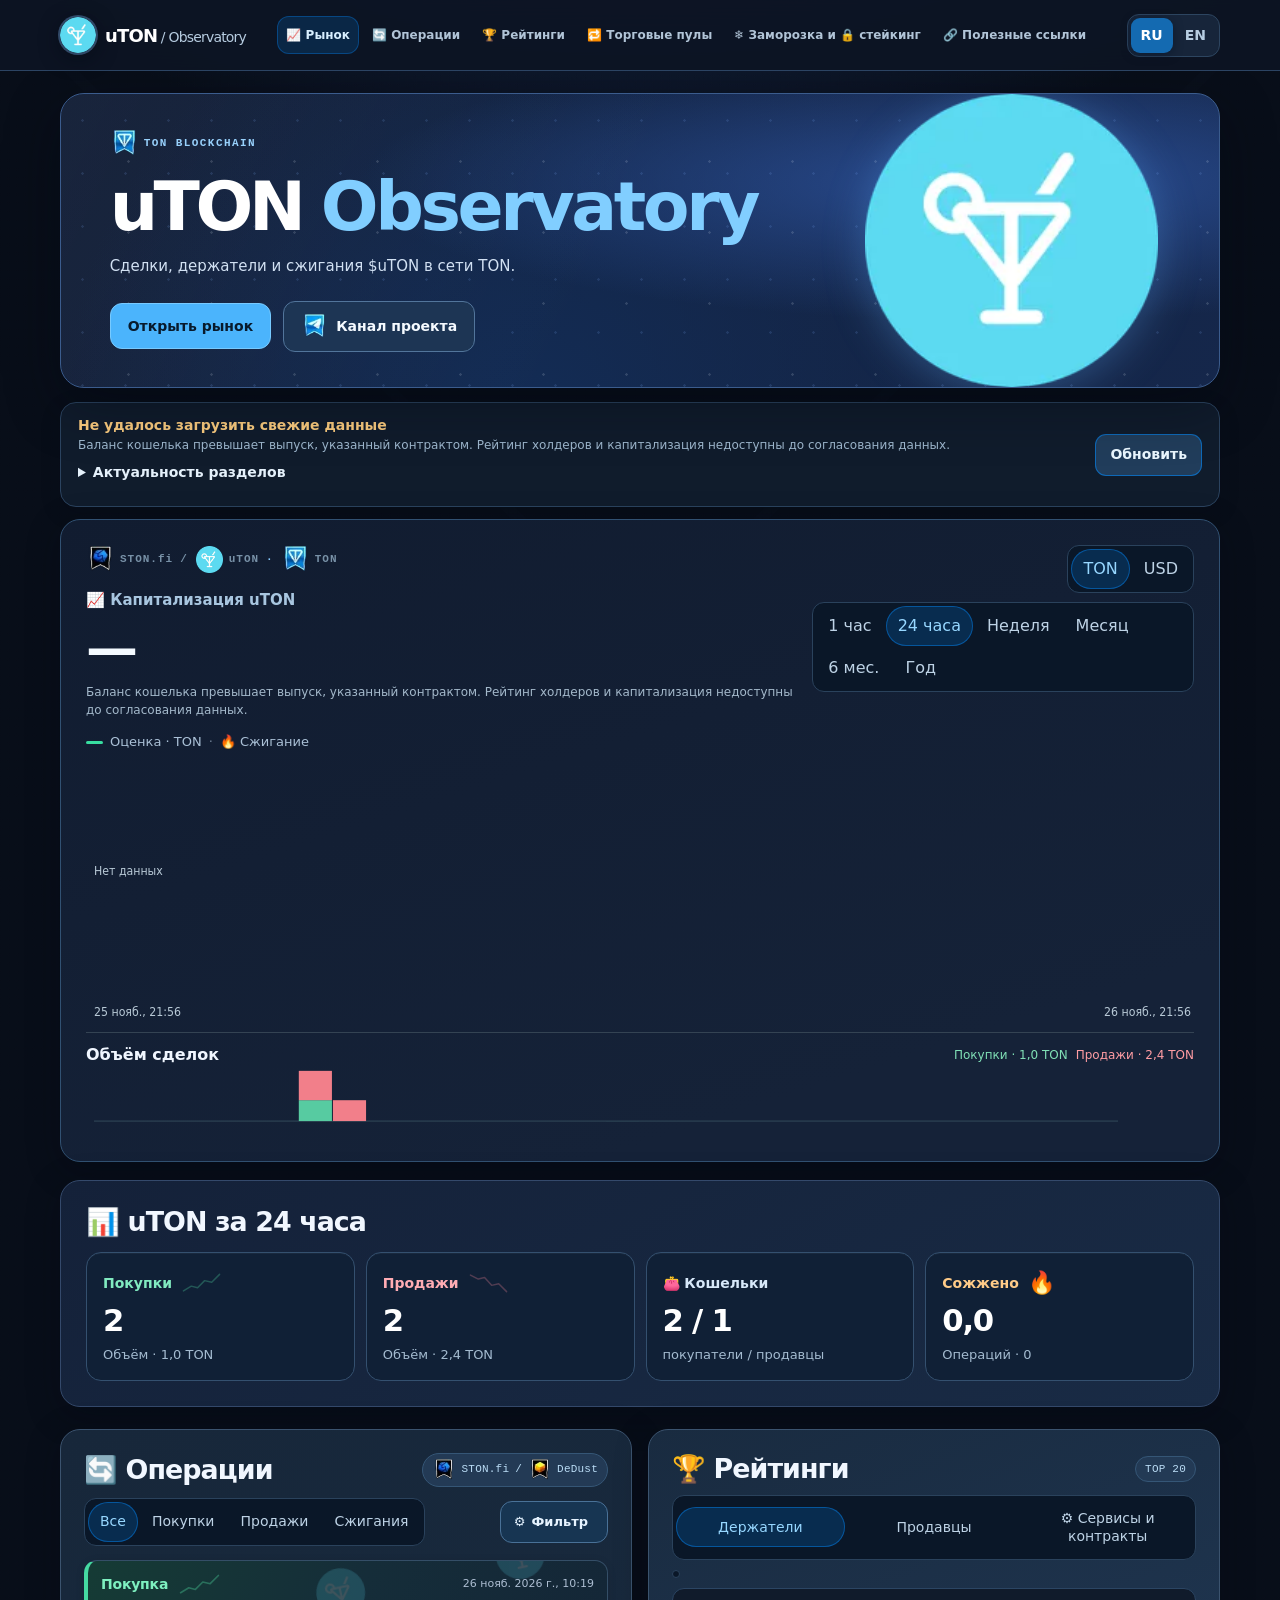
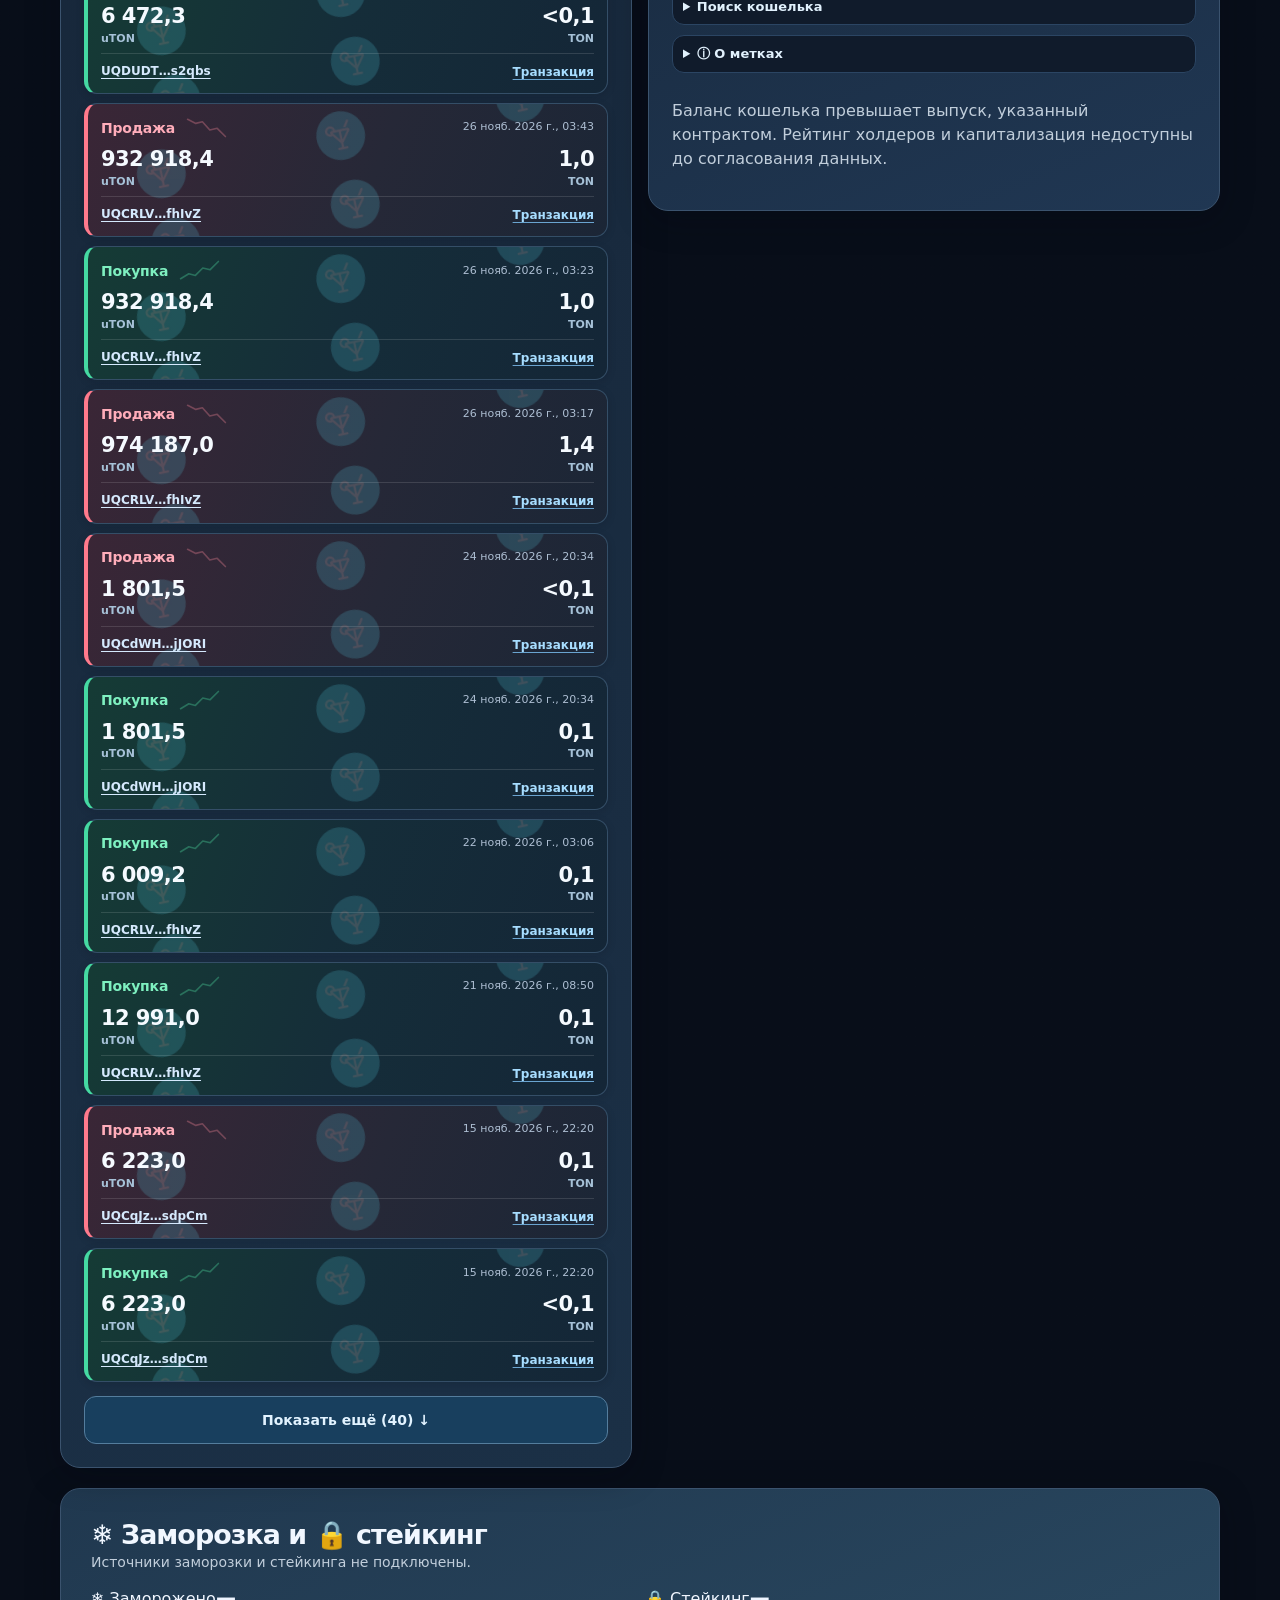
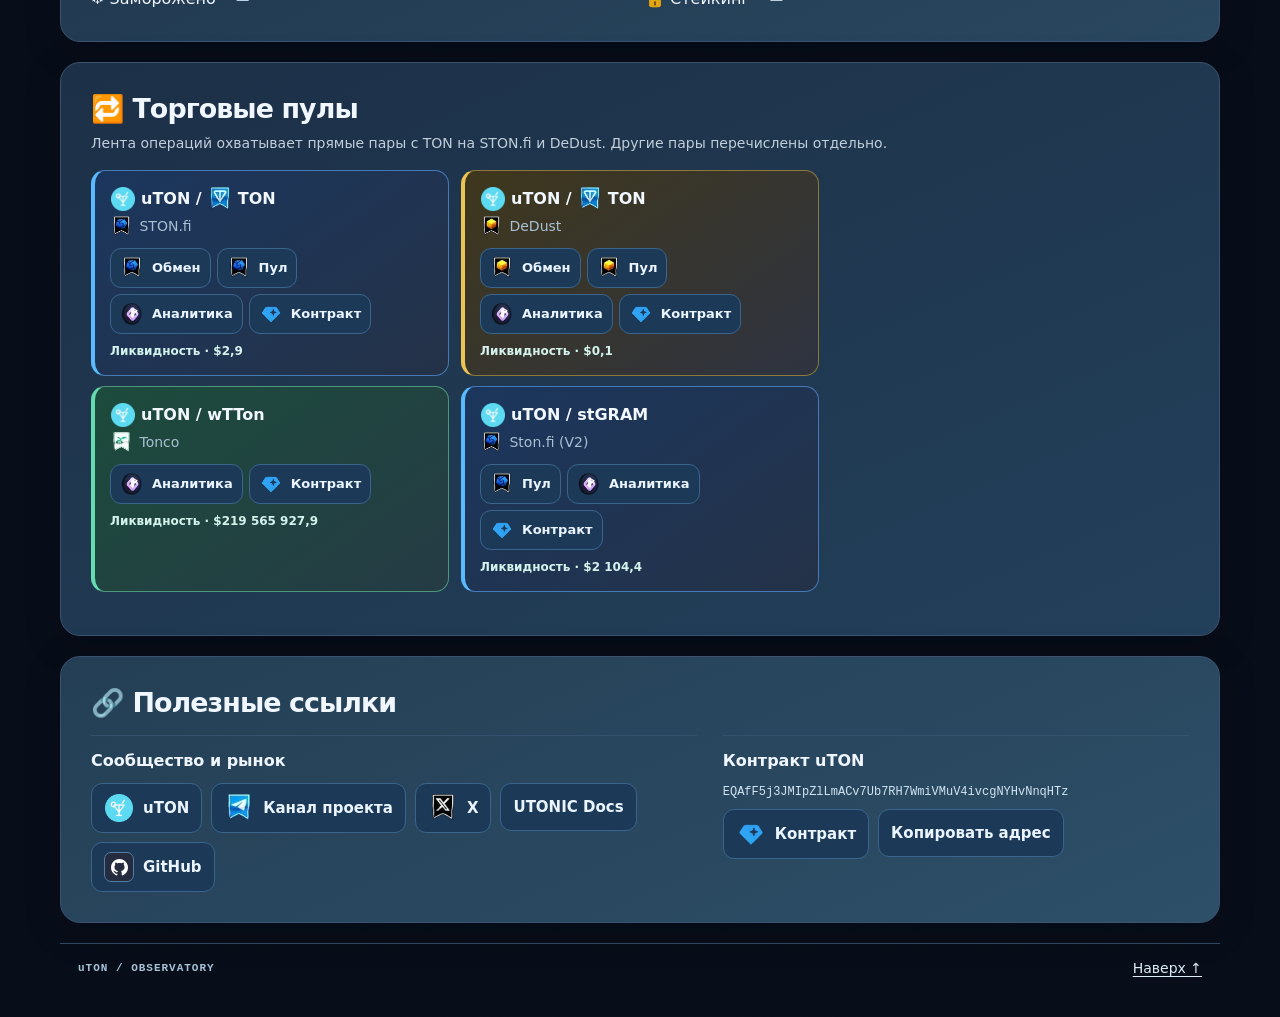
==== index.html @ 5a20616d "Refresh uTON snapshot" ====
<!doctype html>
<html lang="ru"><head>
<meta charset="utf-8"><meta name="viewport" content="width=device-width,initial-scale=1">
<meta name="theme-color" content="#070d21"><meta name="description" content="uTON Observatory — сделки STON.fi и DeDust, держатели и подтверждённые сжигания uTON в сети TON.">
<title>uTON Observatory</title><style>:root{color-scheme:light;--ink:#101721;--muted:#536372;--paper:#f8fafc;--line:#cbd5df;--blue:#30a1f5;--link:#075d9b;--night:#090b0e;--graphite:#10151c;--green:#1e6b51;--red:#df0000;--orange:#975019;font:16px/1.5 system-ui,-apple-system,BlinkMacSystemFont,"Segoe UI",sans-serif;color:var(--ink);background:var(--night)}
*{box-sizing:border-box}
[hidden]{display:none!important}
html{scroll-behavior:smooth;scroll-padding-top:82px}
body{margin:0;background:var(--night)}
.wrap{width:min(1220px,calc(100% - 64px));margin-inline:auto}
h1,h2,h3,p{margin:0}
a{color:var(--link);text-underline-offset:3px}
a:hover{text-decoration:underline}
button{font:inherit;color:inherit;cursor:pointer}
a:focus-visible,button:focus-visible,summary:focus-visible,#plot svg:focus-visible{outline:3px solid #5692db;outline-offset:2px}
header{position:sticky;top:0;z-index:5;background:#090b0ef5;border-bottom:1px solid #283541;color:#f5f8fc}
.nav,.brand,nav,.langs,.tabs,.smallTabs,.introLinks,.eyebrow,.sectionHeading,.chartCaption,footer,.graphTop{display:flex;align-items:center}
.nav{min-height:65px;gap:20px;justify-content:space-between}
.brand{gap:9px;color:#fff;text-decoration:none}
.brand svg{width:36px;height:36px}
.brand strong{font-size:19px;letter-spacing:-.055em}
.brand span{font-weight:500;color:#c3cbd5}
.brand:hover{text-decoration:none}
nav{gap:5px}
nav a,.langs button{font-size:14px;font-weight:650}
nav a{color:#b4c0ce;padding:9px 11px;text-decoration:none;border-radius:8px}
nav a.on,nav a:hover{color:white;background:#203347;text-decoration:none}
.langs,.tabs,.smallTabs{background:#e5edf4;border-radius:10px;padding:3px;gap:2px;width:fit-content;max-width:100%;flex-wrap:wrap}
.langs button,.tabs button,.smallTabs button{border:none;padding:7px 10px;background:transparent;color:#364c61;border-radius:7px;line-height:1.35}
.langs .on,.tabs .on,.smallTabs .on{background:#114c79;color:white}
.hero{margin:20px 0 16px;position:relative;isolation:isolate;overflow:hidden;display:flex;align-items:center;min-height:192px;border-radius:20px;border:1px solid #293746;background:radial-gradient(ellipse at 88% 70%,#153650 0%,transparent 53%),#0b0d10;color:#fff}
.herotext{position:relative;z-index:1;padding:27px clamp(20px,3vw,44px);max-width:66%}
.eyebrow,.tag,footer>span{font-family:ui-monospace,Consolas,monospace;font-size:11px;font-weight:650;letter-spacing:.09em}
.eyebrow{gap:8px}
.eyebrow i{width:7px;height:7px;background:#468ec6;border-radius:50%}
.hero .eyebrow{color:#b9c9d9}
.hero .eyebrow i{background:var(--blue)}
h1{font-size:clamp(38px,4.6vw,68px);letter-spacing:-.07em;line-height:1.05;margin:7px 0 8px}
h1 em{font-family:Georgia,"Times New Roman",serif;font-weight:normal;letter-spacing:-.055em;color:#a1d6ff}
.hero p{color:#c9d5e1;font-size:15px}
.heroArt{position:absolute;inset:0 0 0 auto;width:41%;display:grid;align-items:center;pointer-events:none}
.heroArt svg{width:100%;height:100%;max-height:250px}
.introLinks{margin-top:17px;gap:10px}
.introLinks a,.more{border:1px solid #9daebf;border-radius:8px;padding:7px 12px;text-decoration:none;font-weight:650;font-size:14px}
.introLinks a{color:#f0f6ff;border-color:#536779}
.introLinks a:first-child{color:#081624;background:var(--blue);border-color:var(--blue)}
.introLinks a:hover,.more:hover{box-shadow:inset 0 0 0 1px currentColor}
.panel{background:var(--paper);border:1px solid var(--line);border-radius:17px;padding:clamp(16px,2vw,25px);min-width:0}
.graphTop,.sectionHeading,footer{justify-content:space-between;gap:12px}
.graphTop{align-items:flex-start}
.graph .eyebrow{color:#b6c8d9}
.graph .eyebrow span{color:#7891a7}
.graph h2{font-weight:550;color:var(--muted);font-size:16px;margin-top:12px}
.price{font-size:clamp(27px,3.2vw,44px);line-height:1.12;letter-spacing:-.05em;font-variant-numeric:tabular-nums;font-weight:730}
.chartCaption{font-size:13px;color:var(--muted);gap:7px;margin-top:13px}
.lineKey{width:17px;height:3px;border-radius:3px;background:var(--blue)}
.sep{color:#6f8196}
#plot{margin:6px 0;min-height:183px}
#plot svg{width:100%;height:183px;display:block;touch-action:pan-y}
#plot text{font:11px system-ui,sans-serif;fill:#b6c6d6}
.marker{cursor:pointer}
.marker:focus{outline:2px solid var(--orange)}
#readout{font-size:14px;font-variant-numeric:tabular-nums;min-height:24px;color:var(--ink)}
.note,.description,.resources p{font-size:14px;color:var(--muted);overflow-wrap:anywhere}
.note{font-size:12px}
.description{margin:8px 0}
.summary{margin:18px 0 22px}
.summary h2,.panel h2:not(.graph h2){font-size:clamp(20px,2.1vw,27px);letter-spacing:-.045em;line-height:1.2}
.summary .sectionHeading{margin-bottom:9px}
.tag{color:#3e5061;background:#e2ebf4;border-radius:20px;padding:4px 9px;white-space:nowrap;font-weight:500;letter-spacing:.02em}
#stats{display:grid;grid-template-columns:repeat(4,minmax(0,1fr));gap:10px}
.stat{background:var(--paper);border:1px solid var(--line);border-radius:13px;padding:13px 15px;min-width:0}
.stat b,.stat small,.stat span{display:block}
.stat b{font-size:clamp(20px,2.1vw,31px);line-height:1.3;font-variant-numeric:tabular-nums;overflow-wrap:anywhere;letter-spacing:-.04em}
.stat small{font-size:13px;color:var(--muted)}
.stat span{font-size:14px;font-weight:670}
.buy{color:var(--green)}
.sell{color:var(--red)}
.burn{color:var(--orange)}
.columns{display:grid;grid-template-columns:1fr 1fr;gap:16px;align-items:start}
.columns .tabs{margin:10px 0}
.columns .tabs button,.smallTabs button{font-size:14px}
.smallTabs:not(:empty){margin-bottom:8px}
#feedNote,#rankNote{margin-bottom:8px}
.row{display:grid;grid-template-columns:minmax(0,1fr) auto;gap:10px;border-top:1px solid #dce3eb;padding:10px 0;align-items:center}
.row>div{min-width:0}
.row>div:last-child{text-align:right}
.row b,.row small{display:block;font-variant-numeric:tabular-nums}
.row small{color:var(--muted);font-size:13px}
.row a{overflow-wrap:anywhere}
.row b{font-size:15px;line-height:1.45}
.row .badge{display:inline-block;padding:1px 6px;font-size:12px;border-radius:5px;margin-right:6px}
.badge.buy{background:#e0f3e8}
.badge.sell{background:var(--red);color:white}
.badge.burn{background:#ffead4}
.position{color:var(--muted);font:12px ui-monospace,monospace;margin-right:8px}
.empty{padding:16px 0;color:var(--muted)}
.more{background:#eaf1f7;color:#144b72}
.more[hidden]{display:none}
#more{margin-top:8px;width:100%}
.resources{margin:20px 0}
.resourcesGrid{display:grid;grid-template-columns:1.15fr 1.2fr 1fr;gap:24px;margin-top:16px}
.resources h3{font-size:16px;margin-bottom:6px}
.resourceList{display:flex;gap:8px 13px;flex-wrap:wrap}
.resourceList,.contract{margin-top:8px;font-size:14px}
.contract{display:block;overflow-wrap:anywhere;font-family:ui-monospace,monospace;margin-bottom:10px}
.resourcesGrid article{min-width:0}
summary{cursor:pointer;font-weight:600}
footer{padding:16px 0 25px}
footer a{font-size:14px}
@media(max-width:800px){.wrap{width:calc(100% - 28px)}
.nav{display:grid;grid-template-columns:1fr auto;gap:0;padding-top:6px}
.langs{grid-column:2;grid-row:1}
.brand{grid-column:1;grid-row:1}
nav{grid-column:1/-1;justify-content:space-between;gap:0}
nav a{padding:7px 5px;font-size:13px}
html{scroll-padding-top:98px}
.columns{grid-template-columns:1fr}
.heroArt{width:35%;opacity:.82}
.herotext{max-width:73%;padding:19px}
.hero{min-height:180px}
.graphTop{flex-wrap:wrap}
.resourcesGrid{grid-template-columns:1fr 1fr}

#stats{grid-template-columns:repeat(2,minmax(0,1fr))}}
@media(max-width:500px){.wrap{width:calc(100% - 20px)}
.hero{margin-top:10px}
.herotext{max-width:100%;padding:16px}
.heroArt{width:35%;inset:auto 0 0 auto;height:78px}
.hero p{max-width:96%;font-size:14px}
.introLinks{max-width:76%;gap:6px;flex-wrap:wrap}
.introLinks a{font-size:13px;padding:6px 8px}
.graphTop{gap:10px}
.tabs button{padding:6px 8px}
.stat{padding:10px}
.stat small{font-size:12px}
.row{gap:3px}
.row b{font-size:14px}
.row small{font-size:12px}
.resourcesGrid{grid-template-columns:1fr;gap:15px}
.resourcesGrid article+article{border-top:1px solid var(--line);padding-top:12px}}
@media(prefers-reduced-motion:reduce){html{scroll-behavior:auto}}

.walletLegend{font-size:13px;color:var(--muted);margin:4px 0}
.walletIdentity{display:inline-flex;align-items:baseline;flex-wrap:wrap;gap:2px 6px;max-width:100%;vertical-align:baseline}
.row .walletAddress{font-weight:700;text-decoration:underline;text-decoration-thickness:1px;text-underline-offset:3px}
.row .walletAddress.buy,.walletRole.buy{color:#126042}
.row .walletAddress.sell,.walletRole.sell{color:#df0000}
.row .walletAddress.burn,.walletRole.burn{color:#874305}
.row .walletAddress.neutral{color:#51615c}
.walletRole{font-size:11px;font-weight:600}
:is(.row,.walletResult) .domainBadge{font:600 11px/1.4 system-ui,sans-serif;letter-spacing:0;padding:2px 6px;border-radius:5px;overflow-wrap:anywhere;max-width:100%;display:inline-block}
.domainBadge.digits{color:#482e00;background:linear-gradient(110deg,#ffcc00 12%,#ffe173 34%,#fff9c0 46%,#ffd700 57%,#efb000 84%);background-size:220% 100%;border:1px solid #a37b00;animation:projectGold 4s ease-in-out infinite alternate}
details.domainDetails{display:inline-block;border:0;padding:0;font-size:12px;font-weight:500;width:100%}
details.domainDetails summary{color:var(--muted);font-size:11px}
#rank .position{vertical-align:top}
.onlyBadges{display:flex;align-items:center;gap:7px;font-size:13px;font-weight:600;margin:4px 0 7px;cursor:pointer}
.onlyBadges input{width:16px;height:16px;accent-color:var(--link)}


@keyframes projectGold{from{background-position:0% 50%}
to{background-position:100% 50%}}
@media(prefers-reduced-motion:reduce){.domainBadge.digits{animation:none}}
footer>span{color:#f5f8ff}
footer a{color:#dcebf8}
.price{overflow-wrap:break-word}

/* Make the chart and header dark; financial rows retain their semantic colours. */
.langs,.graph .tabs{background:#202a35}
.langs button,.graph .tabs button{color:#c3cfdb}
.langs .on,.graph .tabs .on{background:var(--blue);color:#071421}
.graph{--ink:#f5f8fc;--muted:#b2c0cd;color:var(--ink);background:var(--graphite);border-color:#283747}
.graph #readout a{color:#86caff}
.graph #plot svg{height:205px}
.brand:hover,.introLinks a:hover{color:#fff}
.introLinks a:first-child:hover{color:#081624}

.wrap{width:min(1180px,calc(100% - 88px))}
.hero{background:linear-gradient(165deg,#080a0d 22%,#10151c 100%)}
.graph,.summary{background:linear-gradient(180deg,#10151c,#152332);border:1px solid #374b5b}
.summary{background:linear-gradient(180deg,#152332,#172b3c);padding:clamp(16px,2vw,25px);border-radius:17px;color:#f4f8ff}
.summary .sectionHeading{margin-bottom:14px}
.stat{background:linear-gradient(145deg,#131d28,#1e3041);border:1px solid #3d5363}
.stat small{color:#b9c8d5}
.stat span.buy,.stat span.sell,.stat span.burn{display:inline-block;border-radius:5px;background:linear-gradient(120deg,#d8e5eb,#c1d4df);padding:1px 6px}
.columns .panel,.resources{--ink:#f3f7fc;--muted:#c1cedb;--link:#a6daff;--line:#435a6a;color:var(--ink);border-color:#3b5264}
.columns .panel{background:linear-gradient(180deg,#172b3c,#1a3b51)}
.columns .tabs,.columns .smallTabs{background:#0e1c29}
.columns .tabs button,.columns .smallTabs button{color:#cbd9e7}
.columns .tabs .on,.columns .smallTabs .on{background:#265a7d;color:#fff}
.row{border-color:#435666}
.position{color:#c1cedb}
.tag{background:#233f54;color:#d1e6f6}
.row .walletIdentity{background:linear-gradient(125deg,#d8e5eb,#c1d4df);border-radius:7px;padding:3px 6px}
.domainDetails summary{color:#354d62!important}
.domainDetails span{color:#223847}
#more,.resourceList>a,.resourceList>button{color:#f3f8ff;background:#15496b;border:1px solid #6289a3}
.resources{background:linear-gradient(180deg,#1a3b51,#20475e);padding:clamp(18px,2.5vw,30px)}
.resourcesGrid{grid-template-columns:1.3fr 1fr;gap:clamp(14px,2vw,26px)}
.resourcesGrid article{border-top:1px solid #7190a3;padding-top:13px}
.resources h3{margin-bottom:10px}
.resourceList{display:grid;grid-template-columns:1fr;gap:7px}
.resourceList>a,.resourceList>button{display:flex;align-items:center;justify-content:space-between;gap:6px;min-height:42px;padding:8px 12px;border-radius:7px;text-align:left;font:650 14px/1.35 system-ui,sans-serif;text-decoration:none;cursor:pointer}
.resourceList>a:hover,.resourceList>button:hover,#more:hover{background:#1b5c82;border-color:#aedfff}
.resources .contract{color:#d1e4f2;margin:6px 0;word-break:break-all}
footer{background:#090c10;border-top:1px solid #405362;padding:14px 18px;margin-bottom:14px;border-radius:8px}
@media(min-width:1000px){.resourcesGrid article:first-child .resourceList{grid-template-columns:repeat(2,minmax(0,1fr))}}
@media(max-width:800px){.wrap{width:calc(100% - 34px)}.resourcesGrid{grid-template-columns:1fr 1fr}}
@media(max-width:500px){.wrap{width:calc(100% - 22px)}.resourcesGrid{grid-template-columns:1fr}.resourcesGrid article+article{border-color:#7190a3}}

/* Draw external-link arrows without relying on a font glyph. */
.resourceList>a::after,.introLinks a[href^="https:"]::after,.row a:not(.walletAddress)::after{content:"";display:inline-block;width:8px;height:8px;flex-shrink:0;margin-left:6px;border-top:1.5px solid currentColor;border-right:1.5px solid currentColor;background:linear-gradient(135deg,transparent 43%,currentColor 46%,currentColor 54%,transparent 57%);vertical-align:1px}

.syncBar{display:flex;align-items:center;justify-content:space-between;gap:14px;margin:0 0 12px;padding:12px 18px;background:#101b27;border:1px solid #374b5b;border-radius:12px;color:#e5f1fb}
.syncBar>div{min-width:0}.syncBar p{font-size:14px;font-weight:650}.syncBar small{display:block;color:#b9c8d5;font-size:12px;overflow-wrap:anywhere}.syncBar .syncWarning{color:#ffcf80}
#refreshData{flex-shrink:0;min-height:42px;padding:8px 14px;border:1px solid #6289a3;border-radius:7px;background:#15496b;color:#f3f8ff;font-weight:650;font-size:14px}#refreshData:hover{background:#1b5c82}#refreshData:disabled{opacity:.65;cursor:wait}
@media(max-width:400px){.syncBar{align-items:flex-start;flex-wrap:wrap;padding:12px 14px}.syncBar>div{flex:1 1 175px}}

/* Market cap: native-currency valuation, with an explicit estimation note. */
.graph .price{font-size:clamp(32px,4.2vw,52px);letter-spacing:-.055em;line-height:1.15}
.graph h2{font-size:15px;margin-top:12px;margin-bottom:7px}
.capHeadline{display:flex;align-items:center;gap:14px;flex-wrap:wrap}
.capChange{font:700 14px/1.3 system-ui,sans-serif;padding:6px 9px;border-radius:8px;font-variant-numeric:tabular-nums;white-space:nowrap}
.capChange:empty{display:none}.capPositive{color:#54edb6;background:#133c32;border:1px solid #24634e}.capNegative{color:#ff2020;background:#321419;border:1px solid #7a242a}
#capPeriod{margin-top:5px;color:#a4b9cb}.graph #plot{min-height:250px;margin:18px 0 8px}.graph #plot svg{height:250px}
.graph #plot text{font:11px system-ui,sans-serif;fill:#b8c9d6}
.capRange{display:flex;justify-content:space-between;gap:8px;flex-wrap:wrap;color:#adc3d3;font-size:12px;font-variant-numeric:tabular-nums;margin:0 0 13px}
.graph #readout{background:#0b1723;border:1px solid #2b4354;padding:10px 12px;border-radius:9px;min-height:43px;font-size:13px;margin-bottom:9px}
.capMethod{font-size:11px;line-height:1.5;color:#9db3c4;border-top:1px solid #2b4354;padding-top:10px;margin-top:10px;max-width:850px}
.graph .chartCaption .lineKey{background:var(--chart-colour,#38dda0)}
@media(max-width:500px){.graph .price{font-size:34px}.capHeadline{gap:8px}.graph .graphTop{gap:15px}.graph .tabs{width:100%;justify-content:space-between}.graph .tabs button{padding:8px 6px;font-size:12px}.graph #plot svg{height:240px}.graph #plot{min-height:240px}.graph #readout{font-size:12px}.capMethod{font-size:11px}}
@media(max-width:360px){.graph .tabs{display:grid;grid-template-columns:repeat(3,minmax(0,1fr));gap:3px}.graph .tabs button{width:100%}}

:root{--blue:#75ccff;--project-art:url("[data-uri]");--night:#070d21}
body{background:radial-gradient(ellipse at 78% 0%,#24347b 0%,#111c49 28%,transparent 55%),#070d21}
header{background:#0a1129f5;border-color:#324576}
.brandMark{width:36px;height:36px;border-radius:50%;background:var(--project-art) center/cover}
.hero{min-height:268px;border-color:#435b9c;background:radial-gradient(ellipse at 78% 50%,#2b4696 0%,#182860 34%,transparent 68%),linear-gradient(112deg,#0d1639,#111c49)}
.hero::before{content:"";position:absolute;inset:0;background-image:radial-gradient(circle,#7eaeff 1px,transparent 1.5px),radial-gradient(circle,#eff7ff 1px,transparent 1.5px);background-size:43px 53px,83px 71px;background-position:0 0,26px 32px;opacity:.24;pointer-events:none}
.heroArt{width:40%;height:100%;background:var(--project-art) center / auto 88% no-repeat;filter:drop-shadow(0 0 20px #60b5ff60);border-radius:50%}
.hero h1 em{color:#89ceff}
.graph{background:linear-gradient(180deg,#101936,#151f43);border-color:#394b80}
.summary{background:linear-gradient(180deg,#182649,#202d55);border-color:#435480}
.columns .panel{background:linear-gradient(180deg,#192847,#1e3659)}
.resources{background:linear-gradient(180deg,#192b4b,#1b345a)}
.graphControls{display:grid;gap:10px;justify-items:end;min-width:0}
.row.trade-buy{border-left:3px solid #4cce9f;padding-left:8px;background:#14564832}
.row.trade-sell{border-left:3px solid #fb6b76;padding-left:8px;background:#7c223532}
.row.trade-burn{border-left:3px solid #e7ae57;padding-left:8px}
@media(max-width:800px){.graphControls{justify-items:start}}
@media(max-width:590px){
 .hero{min-height:210px}.heroArt{width:32%;height:auto;inset:12px 12px auto auto;aspect-ratio:1;opacity:1;background-size:contain}
 .herotext{max-width:76%}.hero h1{font-size:clamp(32px,7.5vw,47px)}.hero h1 em{display:block}
 .hero p{max-width:100%}.introLinks{max-width:100%}.graphControls{width:100%}.graph #currency{display:flex;width:auto}
}

#activity,#wallets,#pools{background:#141b27;border-color:#303a4a}
#activity .row,#wallets .row{background:transparent;border-color:#303a4a;border-left:0;padding-left:0}
#activity .row .walletIdentity,#wallets .row .walletIdentity{background:none;padding:0;column-gap:6px;row-gap:4px}
.columns .walletIdentity .walletAddress{background:none;padding:0}
.columns .row .walletAddress{color:#d6e2f0}
.columns .walletRole.buy,.columns .badge.buy{color:#85e6bc;background:none}
.columns .walletRole.sell,.columns .badge.sell{color:#ff9a9f;background:none}
.columns .walletRole.burn,.columns .badge.burn{color:#f1bd7d;background:none}
.columns .domainDetails summary,.columns .domainDetails span{color:#becbd9!important}
.columns :is(.row,.walletResult) .projectBadges{display:flex;flex-wrap:wrap;gap:5px;width:100%;align-items:center}
.columns :is(.row,.walletResult) .projectBadge{--badge-edge:#53627b;display:inline-flex;align-items:center;gap:4px;padding:2px 6px;border:1px solid var(--badge-edge);border-radius:6px;background:#202939;text-decoration:none;color:#eaf1fb;font:650 11px/1.35 system-ui,sans-serif;min-height:26px;max-width:100%}
.columns :is(.row,.walletResult) .projectBadge:hover{text-decoration:underline}
.columns :is(.row,.walletResult) .projectBadge::after{display:none}
.projectBadge img{display:block;width:18px;height:18px;object-fit:contain;border-radius:3px}
.columns :is(.row,.walletResult) .projectBadge.staking{padding-inline:4px;--badge-edge:#6c93cb}
.columns :is(.row,.walletResult) .projectBadge.vnuk{--badge-edge:#8f606f;color:#ffc8d4}
.columns :is(.row,.walletResult) .projectBadge.author{border-color:transparent;background:linear-gradient(#202939,#202939) padding-box,linear-gradient(105deg,#508eff,#dce5ee,#508eff) border-box;background-size:100% 100%,200% 100%;animation:projectBadgeGlow 5s ease-in-out infinite alternate}
.columns :is(.row,.walletResult) .projectBadge.joystick{--badge-edge:#9164ac}
.columns :is(.row,.walletResult) .projectBadge.phoenix{--badge-edge:#a86a36}
.projectBadge.joystick span,.projectBadge.phoenix span{background:linear-gradient(90deg,var(--badge-color),#ffe182,var(--badge-color));background-size:210% 100%;background-clip:text;color:transparent;animation:projectBadgeGlow 5s ease-in-out infinite alternate}
.projectBadge.joystick{--badge-color:#e3a6ff}
.projectBadge.phoenix{--badge-color:#ff9862}
@keyframes projectBadgeGlow{to{background-position:100% 0}}
@media(prefers-reduced-motion:reduce){.columns :is(.row,.walletResult) .projectBadge.author,.projectBadge.joystick span,.projectBadge.phoenix span{animation:none}}
#pools [lang="en"],html[lang="en"] #pools [lang="ru"]{display:none}
html[lang="en"] #pools [lang="en"]{display:inline}
#pools .poolIntro{margin:8px 0 16px}
#pools .poolGrid{display:grid;grid-template-columns:repeat(3,minmax(0,1fr));gap:10px}
#pools .poolCard{min-width:0;background:#1c2636;border:1px solid #39475b;border-radius:10px;padding:12px}
#pools .poolCard h3{margin:0 0 3px}
#pools .poolCard p{margin:0}
#pools .poolActions{display:flex;flex-wrap:wrap;gap:6px;margin-top:10px}
#pools .poolActions a{display:inline-flex;align-items:center;min-height:38px;padding:5px 9px;color:#edf5ff;background:#22344c;border:1px solid #586d88;border-radius:7px;font-size:13px;font-weight:650;text-decoration:none}
#pools .poolActions a:hover{background:#304963;text-decoration:underline}
#pools .poolRoute,#pools .poolTiny{margin-top:16px;padding-top:13px;border-top:1px solid #39475b}
#pools #discoveredPools{margin-top:10px}
#pools .poolCard .poolLiquidity{margin-top:8px;font-size:12px;overflow-wrap:anywhere}
#pools .poolCard h3{overflow-wrap:anywhere}
#pools .poolRoute h3{margin:0 0 4px}
#pools .poolRoute .poolCard{margin-top:9px;max-width:440px}
#pools .poolTiny .poolGrid{margin-top:10px}
#pools .poolSources{margin-top:13px;font-size:12px}
@media(max-width:800px){#pools .poolGrid{grid-template-columns:repeat(2,minmax(0,1fr))}}
@media(max-width:500px){#pools .poolGrid{grid-template-columns:minmax(0,1fr)}}

.columns :is(.row,.walletResult) .projectBadge.og{border-color:#a887c2;background:#222033}
.columns :is(.row,.walletResult) .projectBadge.fragmentNumber{--badge-edge:#cc7cdb;background:#78348b;color:#fff;font-weight:800;white-space:nowrap}
.projectBadge.og span{background:linear-gradient(90deg,#cbff69,#f3a5ff,#cbff69);background-size:210% 100%;background-clip:text;color:transparent;animation:projectBadgeGlow 4s ease-in-out infinite alternate;font-weight:800}
.columns :is(.row,.walletResult) .projectBadge.burner{border-color:#966237;padding-inline:4px}
.columns :is(.row,.walletResult) .projectBadge.blueNft{border-color:#3881a9;padding-inline:4px}
.operationRow .opMobile,.operationRow .opToggle{display:none}
#feed .operationRow .opDesktop a{display:inline-block}
@media(prefers-reduced-motion:reduce){.projectBadge.og span{animation:none}}
@media(max-width:640px){
 #feed .operationRow{grid-template-columns:minmax(0,1fr) minmax(0,auto) 28px;align-items:start;column-gap:4px;padding:8px 0}
 #feed .operationRow .opDesktop{display:none}
 #feed .operationRow>div:nth-child(2){align-self:start}
 #feed .operationRow .opMobile:not([hidden]){display:block;grid-column:1/-1;text-align:left;padding:2px 0 4px}
 #feed .operationRow .opToggle{display:grid;place-items:center;width:28px;min-height:32px;padding:0;background:none;border:0;color:#b8d3ec;cursor:pointer}
 .opToggle span{width:7px;height:7px;border-right:2px solid;border-bottom:2px solid;transform:rotate(45deg)}
 .opToggle[aria-expanded="true"] span{transform:rotate(225deg)}
}

body{background:linear-gradient(#070b16bb,#070b16cf),url("[data-uri]") center top/cover fixed,#070b16}
.supplyGrid{display:grid;grid-template-columns:repeat(2,minmax(0,1fr));gap:10px;margin-top:12px}
.supplyGrid a{display:grid;gap:4px;padding:12px;border:1px solid #39475b;border-radius:10px;background:#1c2636;text-decoration:none;min-width:0}
.supplyGrid a:hover{border-color:#7db5e6}
.supplyGrid strong{font-size:clamp(1rem,3vw,1.35rem);color:#eef5ff;overflow-wrap:anywhere}
.supplyGrid small{color:#afbfce}
@media(max-width:440px){.supplyGrid{grid-template-columns:1fr}body{background-attachment:scroll;background-size:auto,auto 1100px}}

.volumeBlock{margin-top:12px;border-top:1px solid #344353;padding-top:10px}
.volumeHeading,.volumeKeys,.tradeSize,.walletSearchForm{display:flex;align-items:center;gap:8px;flex-wrap:wrap}
.volumeHeading{justify-content:space-between}
.volumeKeys,.tradeSize{font-size:12px}
.volumeKeys span:first-child,.rankMove.gained{color:#80e0b6}
.volumeKeys span:last-child,.rankMove.lost{color:#ff9da4}
#tradeVolume svg{display:block;width:100%;height:56px}
.tradeSize{margin:8px 0;color:#bdcbd8}
.tradeSize label{display:inline-flex;align-items:center;gap:6px}
.tradeSize input[type=number],.walletSearchForm input{min-width:0;border:1px solid #53637a;border-radius:7px;background:#161f2b;color:#eaf1fb;padding:6px 8px;font:inherit}
.tradeSize input[type=number]{width:6em}
#rank .position,.walletResult .position{display:inline-flex;align-items:baseline;gap:4px}
.rankMove{font-size:10px;white-space:nowrap}
.walletSearch,.badgeLegend{margin:10px 0;border:1px solid #39475b;border-radius:8px;padding:8px 10px}
.walletSearch summary,.badgeLegend summary{cursor:pointer;color:#d6e2f0;font-size:13px;font-weight:650}
.walletSearchForm{margin-top:9px}
.walletSearchForm input{flex:1 1 145px}
.walletSearchForm button{padding:6px 9px;border:1px solid #52637b;border-radius:7px;background:#243249;color:#eaf1fb;cursor:pointer}
.walletResult{margin-top:9px;overflow-wrap:anywhere}
.walletResult h3,.walletResult h4,.walletResult p{margin:6px 0}
.walletResult ul,.badgeLegend dl{padding-left:0;margin:8px 0 0;font-size:12px}
.walletResult li{margin-left:15px;padding-top:3px}
.badgeLegend dl{display:grid;grid-template-columns:auto 1fr;gap:5px 8px}
.badgeLegend dd{margin:0;color:#bdcbd8}
.columns .projectBadge.arni,.columns .projectBadge.napiwas{border-color:#927fa2}
.columns .projectBadge.arni span,.columns .projectBadge.napiwas .badgeLabel{
 background:linear-gradient(90deg,#70e1dd,#c4b4ff,#ffab94,#ffe39a,#70e1dd);
 background-size:225% 100%;background-clip:text;color:transparent;
 animation:projectBadgeGlow 4.3s ease-in-out infinite alternate
}
.projectBadge .beerIcon{position:relative;display:inline-block;flex:0 0 18px;width:18px;height:18px}
.beerIcon::before,.beerIcon::after{content:"";position:absolute}
.beerIcon::before{left:2px;top:2px;width:10px;height:15px;border:1px solid #ffde99;border-radius:3px 3px 4px 4px;background:linear-gradient(#fff4dc 0 28%,#ffce56 29%,#e4932c 83%,#b36121)}
.beerIcon::after{left:12px;top:6px;width:5px;height:8px;border:2px solid #ffde99;border-left:0;border-radius:0 4px 4px 0}
@media(prefers-reduced-motion:reduce){.columns .projectBadge.arni span,.columns .projectBadge.napiwas .badgeLabel{animation:none}}

.projectBadges .domainDetails{width:auto;max-width:100%;overflow-wrap:anywhere}

/* uTON / Telegram-inspired Observatory — design layer v1.
   No remote fonts, frameworks, images or runtime dependencies.
   Loaded AFTER the existing stylesheet. Keeps data/JS functionality intact. */
:root{
  color-scheme:dark;
  --tg-bg:#090e18;--tg-surface:#121b2a;--tg-surface2:#192639;
  --tg-elevated:#20344b;--tg-line:#2a405a;--tg-blue:#55b9ff;
  --tg-blue-strong:#258fea;--tg-text:#f0f6ff;--tg-muted:#a6bdd2;
  --tg-green:#51dcaa;--tg-red:#ff8696;--tg-gold:#f3c66f;
  --night:var(--tg-bg);--paper:var(--tg-surface);--ink:var(--tg-text);
  --muted:var(--tg-muted);--line:var(--tg-line);--blue:var(--tg-blue);
  --link:#91d8ff;--green:var(--tg-green);--red:var(--tg-red);
  font-family:system-ui,-apple-system,BlinkMacSystemFont,"Segoe UI",sans-serif;
  font-optical-sizing:auto;
}
html{scroll-padding-top:100px}
body{
  color:var(--tg-text);
  background:radial-gradient(ellipse 80% 420px at 50% -150px,#1b315e 0%,transparent 72%),
    linear-gradient(#080e19e8,#080e19f1),url("[data-uri]") center top/cover fixed,#090e18;
}
.wrap{width:min(1160px,calc(100% - 40px))}
a{color:var(--link)}
button,input{font-family:inherit}
a,button,summary{-webkit-tap-highlight-color:transparent}
button:not(:disabled),a,summary{transition:background-color .18s ease,border-color .18s ease,color .18s ease,transform .18s ease}
button:active:not(:disabled),.introLinks a:active,.resourceList>a:active,#pools .poolActions a:active{transform:scale(.98)}
a:focus-visible,button:focus-visible,summary:focus-visible,input:focus-visible{outline:2px solid var(--tg-blue);outline-offset:3px}
header{background:#0d1524f0;border-bottom:1px solid #2c4463;backdrop-filter:blur(22px);-webkit-backdrop-filter:blur(22px)}
.nav{min-height:70px;gap:18px}
.brandMark{box-shadow:0 0 0 2px #314968,0 5px 20px #050a14a8}
.brand strong{font-size:18px;letter-spacing:-.045em}
.brand span{color:#b6cce0;font-size:14px}
nav{gap:5px}
nav a{padding:10px 13px;color:#b1c4d7;border-radius:12px;font-weight:600}
nav a.on,nav a:hover{background:#1e3958;color:#f4faff}
.langs{background:#17253a;padding:3px;border:1px solid #2d4560;border-radius:12px}
.langs button{border-radius:9px;min-width:39px;min-height:35px;color:#b6cde2}
.langs button.on{background:#288fd9;color:#fff;box-shadow:0 2px 10px #0613268c}
main.wrap{padding-bottom:10px}
.hero{margin:22px 0 14px;min-height:275px;border:1px solid #3b5c8d;border-radius:24px;
  background:radial-gradient(ellipse at 81% 30%,#294c91 0%,transparent 48%),
  radial-gradient(circle at 40% 110%,#132c55,transparent 60%),
  linear-gradient(125deg,#111d35,#15274b);
  box-shadow:0 18px 54px #02071164;isolation:isolate}
.hero::before{opacity:.14}
.hero::after{content:"";position:absolute;inset:0;pointer-events:none;
  background:linear-gradient(115deg,#ffffff08,transparent 50%);border-radius:inherit}
.herotext{padding:clamp(23px,3.5vw,45px);max-width:68%}
.hero .eyebrow{color:#98d1fc;letter-spacing:.13em}
.hero .eyebrow i{box-shadow:0 0 0 5px #269de421}
.hero h1{margin:13px 0 12px;font-size:clamp(39px,5.5vw,68px);line-height:1.03;letter-spacing:-.065em}
.hero h1 em{font-style:normal;font-weight:550;font-family:inherit;letter-spacing:-.05em;color:#81ceff}
.hero p{color:#d2e1f3;font-size:15px;max-width:510px;line-height:1.65}
.heroArt{background-size:auto 83%;filter:drop-shadow(0 6px 28px #67acff40)}
.introLinks{gap:10px;margin-top:21px}
.introLinks a{display:inline-flex;align-items:center;justify-content:center;
  min-height:42px;padding:9px 17px;border-radius:12px;font-size:14px;
  background:#1d3554;border:1px solid #52759b;color:#f5faff}
.introLinks a:first-child{background:#4bb4fc;color:#081a2c;border-color:#77caff}
.introLinks a:hover{background:#2c5277;text-decoration:none;transform:translateY(-2px)}
.introLinks a:first-child:hover{background:#83d0ff;color:#071b2c}
.syncBar{background:#101c2c;border-color:#2b435f;border-radius:16px;
  padding:12px 17px;box-shadow:0 6px 20px #050b152b}
.syncBar p{color:#e3f5ff}
.syncBar small{color:#9eb8ce}
#refreshData{border-radius:11px;background:#213d5b;border-color:#476d92;color:#eaf7ff}
#refreshData:hover{background:#2f5a81}
.panel,.graph,.summary,.columns .panel,.resources,#pools,#activity,#wallets{
  border:1px solid var(--tg-line);border-radius:20px;
  background:linear-gradient(155deg,#151f30 0%,#111927 100%);
  box-shadow:0 8px 34px #03091145;color:var(--tg-text)}
.graph{background:linear-gradient(160deg,#172640 0%,#101a2d 76%);border-color:#315172}
.graph .eyebrow{color:#86caff}
.graph h2{color:#a8c6e0;margin-top:15px}
.graph .price{color:#f4faff;letter-spacing:-.055em}
.graph .chartCaption{color:#abc1d7}
.graph #readout{border-color:#314964;background:#0e192a}
.graph .capMethod{border-color:#2b4056;color:#98aec2}
.graph #plot{border-radius:15px;overflow:hidden}
.graphControls{gap:9px}
.graph .tabs,.columns .tabs,.columns .smallTabs{background:#0a1728;border:1px solid #2a425c;border-radius:12px;padding:3px}
.graph .tabs button,.columns .tabs button,.columns .smallTabs button{border-radius:9px;min-height:34px;padding:7px 12px;color:#bed3e6}
.graph .tabs .on,.columns .tabs .on,.columns .smallTabs .on{background:#26659c;color:#fff;box-shadow:0 2px 8px #050d1780}
.summary{margin-top:18px;background:linear-gradient(150deg,#182b44,#142037);border-color:#2a496b}
.summary h2,.panel h2:not(.graph h2){color:#f1f7ff;font-weight:730;letter-spacing:-.035em}
#stats{gap:11px}
.stat{padding:16px;border-radius:15px;background:#102036;border:1px solid #34506f;box-shadow:inset 0 1px #ffffff0a}
.stat b{color:#fff;font-size:clamp(21px,2.4vw,32px);line-height:1.22;margin:5px 0}
.stat small{color:#a4bbd0}
.stat span{font-weight:680}
.stat span.buy,.stat span.sell,.stat span.burn{background:none;padding:0}
.columns{gap:16px}
.columns .panel{min-width:0}
.sectionHeading{flex-wrap:wrap}
.tag{background:#233a55;color:#badcf5;border:1px solid #355676}
.row{border-top-color:#263950;padding:12px 3px}
.row:hover{background:#ffffff07}
.row.trade-buy,.row.trade-sell,.row.trade-burn{border-left:3px solid transparent;border-radius:8px;padding-left:10px}
#activity .row.trade-buy{border-left:3px solid #52d5a2;background:#16362c42}
#activity .row.trade-sell{border-left:3px solid #ff8191;background:#40232a50}
#activity .row.trade-burn{border-left:3px solid #f5c16b;background:#3a2c1b48}
.row b{color:#edf6ff}
.row small{color:#a5bcd2}
.columns .row .walletAddress{color:#d5e9fd}
.columns .walletRole.buy,.columns .badge.buy{color:#75e7b2}
.columns .walletRole.sell,.columns .badge.sell{color:#ff9bac}
.columns .walletRole.burn,.columns .badge.burn{color:#f5c377}
.position{color:#9fb6ca}
.columns :is(.row,.walletResult) .projectBadge{border-radius:8px;background-color:#1d2b3e;min-height:28px}
.columns :is(.row,.walletResult) .projectBadge.fragmentNumber{background:#813c99;color:#fff;border-color:#dd8bfa}
.domainBadge.digits{border-radius:7px}
#more,.resourceList>a,.resourceList>button,#pools .poolActions a{
  background:#1c3958;border:1px solid #3a648b;border-radius:11px;color:#eaf5ff}
#more{min-height:43px}
#more:hover,.resourceList>a:hover,.resourceList>button:hover,#pools .poolActions a:hover{background:#2b5277}
.supplyGrid a,#pools .poolCard{background:#17263a;border:1px solid #2b4665;border-radius:14px;padding:15px}
.supplyGrid a:hover,#pools .poolCard:hover{border-color:#4785b3}
.supplyGrid small{color:#b5c9da}
#pools .poolCard h3{color:#f2f8ff}
#pools .poolCard p{color:#a9c0d3}
#pools .poolGrid{gap:12px}
#pools .poolActions a{min-height:40px}
.walletSearch,.badgeLegend{background:#101b2b;border-color:#2b4563;border-radius:12px}
.walletSearch summary,.badgeLegend summary{color:#e1f1fd}
.tradeSize input[type=number],.walletSearchForm input{background:#091729;border-color:#385575;color:#f5faff;border-radius:10px;min-height:38px}
.walletSearchForm button{background:#285982;border-color:#478bb5;border-radius:10px;min-height:40px}
.resources{background:linear-gradient(155deg,#152840,#152036)}
.resourcesGrid article{border-color:#36516d}
.resourceList>a,.resourceList>button{min-height:45px;padding:10px 13px}
footer{background:transparent;border-top:1px solid #314862;border-radius:0;color:#bed4e7;margin-top:20px}
footer>span{color:#a8c2d8}
@media(min-width:900px){
 .columns .panel{padding:23px}
 .hero{min-height:305px}
 .heroArt{background-size:auto 88%}
}
@media(max-width:800px){
 html{scroll-padding-top:114px}
 .wrap{width:calc(100% - 28px)}
 .nav{gap:5px;padding-top:5px}
 .brand strong{font-size:16px}
 nav{overflow-x:auto;scrollbar-width:none;justify-content:space-between}
 nav::-webkit-scrollbar{display:none}
 nav a{min-height:42px;display:inline-flex;align-items:center;white-space:nowrap;padding:9px 10px}
 .hero{margin-top:14px;min-height:230px}
 .herotext{max-width:75%;padding:24px}
 .resourcesGrid{grid-template-columns:1fr 1fr}
}
@media(max-width:590px){
 .wrap{width:calc(100% - 22px)}
 .hero{border-radius:20px;min-height:250px}
 .hero h1{font-size:clamp(34px,8vw,46px)}
 .herotext{max-width:100%;padding:20px 18px 78px}
 .hero p{max-width:100%;padding-right:0}
 .heroArt{width:100px;height:100px;top:auto;bottom:-7px;right:7px;inset:auto 7px -7px auto;opacity:.83;background-size:contain}
 .hero .introLinks{max-width:calc(100% - 90px)}
 .introLinks a{min-height:40px;padding:8px 11px}
 .graph,.summary,.columns .panel,.resources{padding:16px}
 .graphTop{gap:13px}
 .graphControls{width:100%;justify-items:stretch}
 .graph .tabs{width:100%;justify-content:space-between}
 .graph .tabs button{flex:1 1 auto;padding:8px 6px;font-size:12px}
 .graph .price{font-size:clamp(29px,8.7vw,39px)}
 .graph #plot,.graph #plot svg{min-height:210px;height:210px}
 #stats{grid-template-columns:repeat(2,minmax(0,1fr));gap:9px}
 .stat{padding:12px}
 .stat b{font-size:clamp(19px,5.4vw,26px)}
 .columns{gap:14px}
 #pools .poolGrid{grid-template-columns:1fr}
 .resourcesGrid{grid-template-columns:1fr}
 .row{min-width:0}
 .row>div{overflow-wrap:anywhere}
 .syncBar{flex-wrap:wrap}
 body{background-attachment:scroll}
}
@media(max-width:360px){
 .brand strong{font-size:14px}
 .brandMark{width:30px;height:30px}
 .nav{column-gap:3px}
 nav a{font-size:12px;padding:9px 7px}
 .hero .introLinks{max-width:100%}
 .heroArt{opacity:.4}
 .graph .tabs button{font-size:11px}
}
@media(hover:hover){
 .stat:hover,#pools .poolCard:hover{transform:translateY(-2px)}
}
@media(prefers-reduced-motion:reduce){
 *,*::before,*::after{scroll-behavior:auto!important;animation-duration:.01ms!important;transition-duration:.01ms!important}
}

/* FIGMA TELETON IOS UI KIT — SOURCE-ALIGNED
   Reference: fIjhy6ddPFSXmia3DCvQa2
   Dark selected tab: 6028:2120, row: 6023:2116, dark label: 6781:30558.
   Accent #008BFF; 52px regular list-row minimum; rounded selected tab.
   Native system font replaces Figma's licensed iostgico/SF Pro assets. */
:root{--tg-accent:#008bff;--tg-blue:#008bff;--tg-blue-strong:#008bff;--tg-selected:#146ab1}
nav a.on,nav a[aria-current="location"]{
 color:#d8efff;background:#008bff28;box-shadow:inset 0 0 0 1px #008bff55}
.langs button.on{background:var(--tg-selected);color:#fff}
.graph .tabs .on,.columns .tabs .on,.columns .smallTabs .on{
 border-radius:100px;background:#008bff2e;color:#97d7ff;
 box-shadow:inset 0 0 0 1px #008bff70}
.graph .tabs button,.columns .tabs button,.columns .smallTabs button{
 min-height:40px;line-height:1.25}
#activity .row,#wallets .row{min-height:52px}
#activity .row .walletAddress,#wallets .row .walletAddress{line-height:1.45}
#activity .row .badge,#wallets .row .badge{line-height:1.4}
#refreshData,.walletSearchForm button{border-color:#008bff91}
#refreshData:focus-visible,.walletSearchForm button:focus-visible{outline-color:#94d9ff}
@media(max-width:800px){
 nav a{min-height:44px}
}

/* Four compact, fully visible tabs on narrow Telegram WebViews. */
@media(max-width:590px){
 #nav{display:grid;grid-template-columns:repeat(4,minmax(0,1fr));gap:3px;overflow:visible;width:100%}
 #nav a{display:flex;align-items:center;justify-content:center;min-width:0;
  font-size:12px;white-space:nowrap;line-height:1.2;padding:9px 2px;text-align:center}
 #nav a[href="#links"]{font-size:0}
 #nav a[href="#links"]::after{content:"Ссылки";font-size:12px}
 html[lang="en"] #nav a[href="#links"]::after{content:"Links"}
}

/* UNIVERSAL OBSERVATORY UI V1 — reusable across token projects.
   Layout, labels, accessible filter, gem/paper honors and animated burn cards.
   No remote art/fonts: all decoration stays inside standalone HTML/CSS. */
.feedFilterBar{display:flex;align-items:center;justify-content:space-between;flex-wrap:wrap;gap:9px;margin:11px 0}
.feedFilterBar #filters{margin:0}
#badgeFilterToggle{display:inline-flex;align-items:center;justify-content:center;gap:6px;min-height:42px;
 padding:8px 13px;border:1px solid #497197;border-radius:12px;background:#173552;color:#e6f3ff;font-weight:750;font-size:13px}
#badgeFilterToggle[aria-expanded="true"]{background:#184a73;border-color:#82c9ff}
#badgeFilterCount{color:#9fd6fa;font-size:12px}
.filterPanel{background:#0f2033;border:1px solid #355573;padding:14px;border-radius:14px;margin:0 0 14px}
.filterPanel .onlyBadges{margin:0 0 10px;min-height:34px}
.filterPanel .tradeSize{margin:0 0 13px;gap:10px}
.filterPanel .tradeSize label{min-height:32px}
.filterBadgesHeading{display:flex;align-items:center;justify-content:space-between;gap:9px;
 border-top:1px solid #2b4961;padding-top:13px;margin-top:4px}
.filterBadgesHeading strong{font-size:13px;color:#cfe5f8}
#clearBadgeFilters{border:0;background:none;color:#88cfff;text-decoration:underline;font-size:12px;padding:6px}
.badgeFilterSearch{display:block;width:100%;min-width:0;min-height:42px;margin:9px 0 12px;
 padding:9px 12px;border:1px solid #3c5d7e;border-radius:10px;background:#0b182a;
 color:#ecf7ff;font-size:14px}
.badgeFilterSearch::placeholder{color:#9fb1c7}
.badgeFilterList{display:grid;grid-template-columns:repeat(2,minmax(0,1fr));gap:8px}
.badgeFilterItem{display:flex;align-items:center;gap:8px;min-height:39px;padding:7px 9px;
 border:1px solid #354d66;border-radius:10px;background:#172b40;
 color:#e5f2fd;font-size:12px;overflow-wrap:anywhere;cursor:pointer}
.badgeFilterItem:has(input:checked){border-color:#008bff;background:#153e60}
.badgeFilterItem input{accent-color:#008bff;flex:0 0 17px;width:17px;height:17px}
.filterHint{margin:12px 0 0;font-size:12px;color:#93aec5;line-height:1.5}
#feed{display:grid;gap:13px;margin-top:14px}
/* A transaction is a standalone, readable card rather than a compressed table row. */
#feed .operationRow{display:flex;flex-direction:column;align-items:stretch;gap:11px;position:relative;
 padding:16px 17px!important;margin:0;min-width:0;overflow:hidden;border:1px solid #344e67;
 border-left:4px solid #486787!important;border-radius:16px;background:#172b3d!important;
 box-shadow:0 5px 15px #030c172d;isolation:isolate}
#feed .operationRow.trade-buy{border-left-color:#45d9a2!important;background:linear-gradient(110deg,#153b35,#152d39 50%,#142637)!important}
#feed .operationRow.trade-sell{border-left-color:#ff7a8c!important;background:linear-gradient(110deg,#3a2636,#262837 55%,#1b2636)!important}
#feed .operationRow>div{position:relative;z-index:1;min-width:0}
#feed .operationRow .opHeader{display:flex;align-items:center;justify-content:space-between;gap:9px}
#feed .operationRow .opKind{font-weight:780;letter-spacing:-.015em;font-size:15px;line-height:1.3}
#feed .operationRow .opKind.buy{color:#7ef0c0}
#feed .operationRow .opKind.sell{color:#ffadba}
#feed .operationRow .opKind.burn{color:#ffe1a0}
#feed .operationRow .opDate{font-size:11px;color:#adc4da;white-space:nowrap;overflow:hidden;text-overflow:ellipsis;margin-left:auto}
#feed .operationRow .opToggle{display:grid!important;place-items:center;flex:0 0 35px;width:35px;min-height:35px;
 color:#d3e6f6;background:#1c3852;border:1px solid #436380;border-radius:10px;padding:0}
#feed .operationRow .opToggle span{display:block;width:auto;height:auto;border:0;
 transform:none;color:inherit;font:750 23px/1 system-ui,sans-serif}
#feed .operationRow .opToggle[aria-expanded="true"] span{transform:rotate(180deg)}
#feed .operationRow .opAmounts{display:grid;grid-template-columns:minmax(0,1.45fr) minmax(0,1fr);
 gap:12px;align-items:start;width:100%}
#feed .operationRow .opAmounts>div{min-width:0;display:flex;flex-direction:column;gap:2px}
#feed .operationRow .opAmountValue{display:block;overflow-wrap:anywhere;
 color:#f5faff;font-size:clamp(18px,2.2vw,24px);font-weight:795;letter-spacing:-.028em;
 line-height:1.22;font-variant-numeric:tabular-nums}
#feed .operationRow .opAmountUnit{color:#a6c1d7;font-size:12px;font-weight:650;line-height:1.4}
#feed .operationRow .opGram{text-align:right;align-items:flex-end}
#feed .operationRow .opWallet{padding-top:10px;border-top:1px solid #ffffff20;font-size:14px}
#feed .operationRow .walletIdentity{display:flex;align-items:center;gap:6px 8px;flex-wrap:wrap;width:100%;max-width:100%}
#feed .operationRow .walletAddress{font-weight:720;text-decoration-thickness:1px;text-underline-offset:3px;
 max-width:100%;overflow-wrap:anywhere}
#feed .operationRow .domainBadge.digits{vertical-align:middle;flex:0 0 auto}
#feed .operationRow .projectBadges{display:flex;flex-wrap:wrap;width:100%;gap:6px;margin-top:5px}
#feed .operationRow .opMobile{display:none;gap:10px;justify-content:space-between;
 padding-top:10px;border-top:1px solid #ffffff20;font-size:12px;color:#afc2d5}
#feed .operationRow .opMobile:not([hidden]){display:flex!important;grid-column:auto;text-align:left}
#feed .operationRow .opMobile a{color:#8cd5ff;font-weight:700}
#feed .operationRow .opDesktop{display:none!important}
#feed .operationRow .projectBadge{min-height:28px}
#feed .operationRow .domainDetails{max-width:100%;width:auto}
/* Burn decorations cover the whole card; text remains fully legible above them. */
#feed .operationRow.trade-burn{
 border:2px solid #d47b45!important;border-left:4px solid #ffba45!important;
 background:linear-gradient(120deg,#4a1a1a,#733319,#4d1c28,#783b18,#401d22)!important;
 background-size:300% 300%!important;
 animation:observatoryFireGlow 7s ease-in-out infinite alternate;
 box-shadow:0 0 17px #fa5c242b,inset 0 0 20px #ffae2520}
#feed .operationRow.trade-burn::before{content:"🔥  🔥     🔥  🔥";position:absolute;inset:auto 0 -12px;
 text-align:center;font-size:36px;letter-spacing:8px;opacity:.19;pointer-events:none;
 filter:blur(1px);animation:observatoryFlames 4.4s ease-in-out infinite alternate;z-index:0}
#feed .operationRow.trade-burn .opAmountValue{color:#fff5e8}
@keyframes observatoryFireGlow{
 0%{background-position:0% 55%;border-color:#b95f34;box-shadow:0 0 14px #eb702c32}
 50%{background-position:70% 12%;border-color:#ffb75a;box-shadow:0 0 24px #fa9a2342}
 100%{background-position:100% 75%;border-color:#db6938;box-shadow:0 0 16px #f4654444}
}
@keyframes observatoryFlames{from{transform:translateY(5px) scale(1);opacity:.10}to{transform:translateY(-15px) scale(1.07);opacity:.28}}
/* Honors apply only to the current top 10 in the appropriate rankings. */
#rank .rankingRow{position:relative;isolation:isolate;overflow:hidden;border-radius:14px;
 border:1px solid #355269;padding:14px 12px;margin-bottom:9px;gap:12px;
 background:#152438;min-width:0}
#rank .rankingRow>div{z-index:1;position:relative;min-width:0}
#rank .rankingRow .walletIdentity{max-width:100%;width:100%}
#rank .rankingRow .projectBadges{width:100%;margin-top:4px}
#rank .rankingRow .rankHonor{display:table;width:max-content;max-width:100%;border-radius:100px;
 font:760 11px/1.4 system-ui,sans-serif;padding:4px 11px;margin:0 0 8px;
 letter-spacing:.03em;text-transform:uppercase}
#rank .rankingRow.diamondHands{border:2px solid transparent;
 background:linear-gradient(#151e33,#192c46) padding-box,
 linear-gradient(115deg,#c2ecff,#dba5ff,#74ffd7,#ffe3a0,#9fb8ff,#e3a8ff,#c2ecff) border-box;
 background-size:100% 100%,350% 350%;animation:diamondSweep 8s linear infinite;
 box-shadow:inset 0 0 18px #99cfff13,0 0 11px #acaaff20}
#rank .diamondHands::before{content:"💎 ✦ 💠 ✧ 💎";position:absolute;inset:auto 2px 1px auto;
 opacity:.22;font-size:24px;pointer-events:none;z-index:0;
 animation:diamondSpark 5s ease-in-out infinite alternate}
#rank .diamondHonor{color:#f8efff;background:linear-gradient(105deg,#634c92,#3b647d,#74613d);
 border:1px solid #d9caff88;text-shadow:0 0 9px #bbaaffaa}
@keyframes diamondSweep{from{background-position:0 0,0% 50%}to{background-position:0 0,100% 50%}}
@keyframes diamondSpark{from{opacity:.1;transform:translateY(3px)}to{opacity:.30;transform:translateY(-3px)}}
#rank .rankingRow.paperHands{border:2px solid transparent;
 background:linear-gradient(#232431,#1a2637) padding-box,
 linear-gradient(115deg,#f7eee8,#a9b6c8,#e5b3ab,#eee3d8,#a9b6c8) border-box;
 background-size:100% 100%,280% 280%;animation:paperBorder 9s linear infinite}
#rank .paperHands::before{content:"🧻   🧻   🧻   🧻\A 🧻   🧻   🧻   🧻\A 🧻   🧻   🧻   🧻";
 white-space:pre;position:absolute;inset:-12px;z-index:0;font-size:28px;line-height:1.9;
 opacity:.13;pointer-events:none;transform:rotate(-8deg) scale(1.07);animation:paperDrift 8s ease-in-out infinite alternate}
#rank .paperHonor{color:#ecdddd;background:#53424b;border:1px solid #ccbbc7aa}
@keyframes paperBorder{from{background-position:0 0,0% 30%}to{background-position:0 0,100% 60%}}
@keyframes paperDrift{from{transform:rotate(-8deg) translateY(-6px) scale(1.07)}to{transform:rotate(-6deg) translateY(7px) scale(1.07)}}
.serviceEmoji{display:inline-block;margin-right:2px;font-size:15px;line-height:1}
/* Hero places the token emblem beside the identity rather than over the CTA. */
.hero{min-height:295px;display:flex;align-items:center;border-radius:24px}
.heroArt{width:33%;height:100%;right:16px;inset:0 16px 0 auto;background-size:contain;
 background-position:center;filter:drop-shadow(0 6px 20px #62b0ff50)}
.hero .herotext{max-width:65%;padding:30px clamp(23px,3.8vw,49px)}
.hero h1{line-height:1.06;margin-bottom:11px}
.hero p{max-width:38rem}
.hero .introLinks{display:flex;gap:12px;flex-wrap:wrap;align-items:center;margin-top:22px}
.hero .introLinks a{min-height:46px;padding:11px 17px}
@media(max-width:800px){
 .hero{min-height:255px}
 .hero .herotext{max-width:68%;padding:23px}
 .heroArt{width:30%;right:10px}
}
@media(max-width:640px){
 .feedFilterBar{display:flex;flex-direction:column;align-items:stretch;gap:8px}
 .feedFilterBar #filters{width:100%;display:flex;justify-content:space-between;gap:2px}
 .feedFilterBar #filters button{flex:1 1 auto;min-width:0;font-size:12px;padding:8px 4px}
 .feedFilterBar #badgeFilterToggle{align-self:flex-end}
 #feed .operationRow{padding:14px 13px!important}
 #feed .operationRow .opAmounts{grid-template-columns:minmax(0,1.4fr) minmax(0,1fr);gap:8px}
 #feed .operationRow .opAmountValue{font-size:clamp(17px,4.6vw,21px)}
 #feed .operationRow .opDate{font-size:10px}
 #rank .rankingRow{padding:11px 10px}
 .hero{min-height:285px;display:block}
 .hero .herotext{max-width:100%;padding:22px 18px}
 .hero h1{font-size:clamp(30px,7.6vw,42px);max-width:calc(100% - 115px);min-height:78px}
 .hero p{max-width:100%;font-size:14px}
 .heroArt{width:112px;height:112px;inset:15px 12px auto auto;opacity:.95;background-size:contain}
 .hero .introLinks{width:100%;display:grid;grid-template-columns:1fr 1fr;gap:9px;margin-top:19px}
 .hero .introLinks a{min-width:0;min-height:44px;padding:9px 7px;justify-content:center;font-size:12px}
}
@media(max-width:390px){
 .badgeFilterList{grid-template-columns:minmax(0,1fr)}
 .hero h1{max-width:calc(100% - 99px);font-size:31px}
 .heroArt{width:97px;height:97px}
 .hero{min-height:270px}
 #rank .rankingRow{grid-template-columns:minmax(0,1fr) auto}
 #rank .rankingRow b{overflow-wrap:anywhere;font-size:12px}
 #feed .operationRow .opAmountValue{font-size:17px}
 #feed .operationRow .opAmountUnit{font-size:11px}
}
@media(prefers-reduced-motion:reduce){
 #feed .operationRow.trade-burn,#feed .operationRow.trade-burn::before,
 #rank .rankingRow.diamondHands,#rank .diamondHands::before,
 #rank .rankingRow.paperHands,#rank .paperHands::before{animation:none!important}
}

/* OBSERVATORY OPERATION CARDS V1.1 — no per-card expansion, direct explorer action. */
#feed .operationRow .opHeader{align-items:center;gap:12px}
#feed .operationRow .opDate{flex:0 1 auto;text-align:right}
#feed .operationRow .opTransaction{
 display:inline-flex;position:relative;z-index:2;align-self:flex-end;justify-content:center;align-items:center;
 gap:7px;min-height:42px;margin-top:-3px;padding:8px 12px;
 color:#a0ddff;background:#1c3a53;border:1px solid #4576a0;border-radius:10px;
 font-size:13px;font-weight:770;line-height:1.2;text-decoration:none;white-space:nowrap;
 transition:background .18s,border-color .18s;
}
#feed .operationRow .opTransaction::after{content:"↗";font-size:16px;line-height:1}
#feed .operationRow .opTransaction:hover{background:#26516f;border-color:#81caff;color:#eff9ff}
#feed .operationRow .opTransaction:focus-visible{outline:2px solid #b3e6ff;outline-offset:3px}
#activity #more{display:flex;justify-content:center;align-items:center;width:100%;
 min-height:48px;margin-top:14px;padding:11px 13px;background:#183f5e;
 border:1px solid #547d9d;border-radius:12px;color:#e2f3ff;font-size:14px;font-weight:760}
#activity #more:hover{background:#23577c;border-color:#8ccfff}
#activity #more[hidden]{display:none}
@media(max-width:590px){
 #feed .operationRow .opTransaction{min-height:44px;margin-top:-5px}
}


/* uTON OBSERVATORY v1.2 — mobile-first polish, compact trades and per-DEX identity. */
html{scroll-behavior:smooth}
#market,#activity,#wallets,#pools,#supply,#links{scroll-margin-top:150px}
#market{background:linear-gradient(162deg,#111c30,#152238 80%)!important}
.summary{background:linear-gradient(150deg,#142139,#192b45)!important;border-color:#34496b}
#activity{background:linear-gradient(157deg,#17273a,#1b3046)!important}
#wallets{background:linear-gradient(157deg,#192b40,#203753)!important}
#pools{background:linear-gradient(157deg,#1c3047,#23405a)!important}
#supply{background:linear-gradient(157deg,#20384f,#29475f)!important}
#links{background:linear-gradient(157deg,#243f55,#2d4f68)!important}
#activity,#wallets,#pools,#supply,#links{border-color:#3b536e}
#nav{display:flex;flex-wrap:wrap;gap:4px;justify-content:center;align-items:center;min-width:0}
#nav a{flex:0 0 auto;white-space:nowrap;padding:10px 9px;font-size:12px;text-align:center}
#nav a[href="#links"]{font-size:12px}
#nav a[href="#links"]::after{content:none!important}
#feed{gap:9px}
#feed .operationRow{padding:11px 13px!important;gap:7px;box-shadow:0 2px 8px #030b1724;border-radius:13px}
#feed .operationRow .opHeader{min-height:25px}
#feed .operationRow .opTitleGroup{display:flex;align-items:center;gap:10px;min-width:0}
#feed .operationRow .opKind{font-size:14px}
#feed .operationRow .opDate{font-size:11px;color:#adbed2}
#feed .operationRow .opAmounts{gap:7px}
#feed .operationRow .opAmountValue{font-size:clamp(17px,2vw,21px);line-height:1.17}
#feed .operationRow .opAmountUnit{font-size:11px}
#feed .operationRow .opFooter{display:grid;grid-template-columns:minmax(0,1fr) auto;
 gap:10px;align-items:start;padding-top:8px;border-top:1px solid #ffffff20}
#feed .operationRow .opWallet{padding:0;border:0;min-width:0;font-size:12px}
#feed .operationRow .walletIdentity{column-gap:4px;row-gap:4px}
#feed .operationRow .walletAddress{font-size:12px;line-height:1.55;overflow-wrap:anywhere}
#feed .operationRow .projectBadges{gap:4px;margin-top:4px}
#feed .operationRow .opTransaction,
#feed .operationRow .opTransaction:hover{display:inline!important;align-self:start;
 margin:1px 0 0;padding:0;min-height:0;max-width:100%;
 background:none;border:0;border-radius:0;font-weight:650;font-size:12px;
 line-height:1.6;color:#a7ddff;text-decoration:underline;text-decoration-color:#6aa4d0;
 text-underline-offset:3px;white-space:nowrap}
#feed .operationRow .opTransaction::after{content:none!important;display:none!important}
#feed .operationRow .opTransaction:focus-visible{outline:2px solid #bbe8ff;outline-offset:3px}
#feed .operationRow .trendMini{width:52px;height:28px;flex:0 0 auto;overflow:visible}
#feed .operationRow .trendLine{fill:none;stroke-width:2.7;stroke-linecap:round;
 stroke-linejoin:round;stroke-dasharray:75;stroke-dashoffset:75;
 animation:trendDraw 3.3s ease-in-out infinite}
#feed .operationRow .trend-buy{color:#56ebac}
#feed .operationRow .trend-sell{color:#ff899d}
#feed .operationRow .trendLine{stroke:currentColor}
#feed .operationRow .trendDot{fill:currentColor;animation:trendDotPulse 3.3s ease-in-out infinite}
@keyframes trendDraw{0%,8%{stroke-dashoffset:75;opacity:.3}40%,83%{stroke-dashoffset:0;opacity:1}100%{stroke-dashoffset:75;opacity:.3}}
@keyframes trendDotPulse{0%,25%{opacity:0}55%,84%{opacity:1}100%{opacity:0}}
/* Animate Diamond Hands name/domain and honor in addition to the animated border. */
#rank .diamondHands .walletAddress,
#rank .diamondHands .rankHonor,
#rank .diamondHands .domainBadge{
 color:#e7dcff;background-image:linear-gradient(105deg,#f8fbff,#92e9ff,#f3b6ff,#ffe4a6,#b4ffd9,#e2d5ff);
 background-size:340% 100%;background-position:0% 50%;
 -webkit-background-clip:text;background-clip:text;-webkit-text-fill-color:transparent;
 animation:gemLetters 6.5s linear infinite;
 text-shadow:none;
}
#rank .diamondHands .rankHonor{background-color:#31455f;border-color:#e3d3ff99;box-shadow:0 0 8px #8b9eff22}
#rank .diamondHands .domainBadge{box-shadow:inset 0 0 10px #cbb6ff44,0 0 7px #88baff22}
@keyframes gemLetters{0%{background-position:0% 50%}100%{background-position:100% 50%}}
#rank .rankingRow .serviceGear{display:inline-flex;align-items:center;justify-content:center;
 width:23px;height:23px;line-height:1;font-size:15px;color:#d1e3f6;
 background:#31455b;border:1px solid #68859d;border-radius:7px}
#rank .rankingRow.diamondHands .serviceGear{border-color:#b0bee4}
/* Brand glyphs: inline vectors / local token art; no external requests. */
.brandGlyph{display:inline-flex;justify-content:center;align-items:center;vertical-align:middle;
 width:22px;height:22px;min-width:22px;flex:0 0 22px;
 border-radius:7px;background:#264562;color:#dceeff;
 border:1px solid #527ca2;font:800 10px/1 system-ui,sans-serif;
 letter-spacing:-.04em;text-decoration:none;overflow:hidden}
.brandGlyph svg{width:17px;height:17px}
.brandGlyph.brand-telegram{background:#1985be;color:#fff;border-color:#3aa9ea}
.brandGlyph.brand-x{background:#0b0e14;color:#fff;border-color:#718398}
.brandGlyph.brand-github{background:#252c3f;color:#fff}
.brandGlyph.brand-project{background:#182e4c url("[data-uri]") center/cover no-repeat;color:transparent}
.brandGlyph.brand-ston{background:#19458a;color:#bfe7ff;border-color:#4ca6e9}
.brandGlyph.brand-dedust{background:#5b4615;color:#ffe58c;border-color:#c59b31}
.brandGlyph.brand-tonco{background:#175c47;color:#a7ffd8;border-color:#40b98f}
.brandGlyph.brand-ton,.brandGlyph.brand-gram{background:#1b5a89;color:#e6f7ff;border-color:#49a5ea}
.brandGlyph.brand-gecko{background:#306040;color:#ecffb3;border-color:#87ba65}
.brandGlyph.brand-kito{background:#3a2854;color:#eddcff;border-color:#8660c0}
.brandGlyph.brand-usdt{background:#17664e;color:#a7fbe0;border-color:#41be8d}
.brandGlyph.brand-tonraffles,.brandGlyph.brand-jvault{background:#394576;border-color:#849bd2;color:#e7e9ff}
.brandedLink{display:inline-flex!important;gap:7px;align-items:center;justify-content:center}
#pools .poolCard h3{display:flex;gap:5px;align-items:center;flex-wrap:wrap;line-height:1.4}
#pools .poolCard .brandGlyph{width:19px;height:19px;flex-basis:19px;font-size:9px}
#pools .poolCard{position:relative;overflow:hidden;border-left-width:4px;
 transition:border-color .18s,background .18s,transform .18s}
#pools .poolCard.dex-dedust{background:linear-gradient(145deg,#3f371c,#2e3341)!important;
 border-color:#8b783a;border-left-color:#edc452;color:#fff4d3}
#pools .poolCard.dex-ston{background:linear-gradient(145deg,#1b365d,#243248)!important;
 border-color:#4679b7;border-left-color:#5abaff;color:#d9f0ff}
#pools .poolCard.dex-tonco{background:linear-gradient(145deg,#1c4b3c,#253b45)!important;
 border-color:#4d987a;border-left-color:#64dcad;color:#e0fff1}
#pools .poolCard.dex-mixed{background:linear-gradient(125deg,#403a28,#233e56)!important;
 border-color:#607791;border-left-color:#a1c9b0}
#pools .poolCard:not([class*="dex-"]){border-left:4px solid #617d97}
#pools .poolLiquidity{font-weight:750;color:#d5f3ed!important}
/* Money comes from market-cap estimation and current locked/staked source totals. */
#supply .supplyGrid a{display:flex;flex-direction:column;gap:5px;background:#1b2d42;
 border-color:#4a617d;padding:14px;border-radius:13px;min-width:0}
#supply .supplyGrid strong{font-size:clamp(16px,2vw,20px);line-height:1.25;overflow-wrap:anywhere}
#supply .supplyGrid .supplyUsd{color:#98e9c5;font-size:14px;font-weight:700}
#supply .supplyGrid small:not(.supplyUsd){color:#bbd0e2}
@media(max-width:1000px){
 #nav{justify-content:space-between;grid-column:1/-1;gap:2px}
 #nav a{flex:1 1 auto;min-width:0;padding:9px 5px;font-size:12px}
}
@media(max-width:590px){
 #nav{display:grid!important;grid-template-columns:repeat(3,minmax(0,1fr))!important;
 gap:4px;width:100%;overflow:visible!important}
 #nav a{font-size:11px;min-height:36px;line-height:1.1;padding:7px 3px;white-space:normal}
 #market,#activity,#wallets,#pools,#supply,#links{scroll-margin-top:175px}
 #feed .operationRow{padding:10px 11px!important;gap:6px}
 #feed .operationRow .opFooter{gap:8px}
 #feed .operationRow .opTitleGroup{gap:7px}
 #feed .operationRow .trendMini{width:40px;height:22px}
 #feed .operationRow .opDate{font-size:10px}
 #feed .operationRow .opTransaction{font-size:11px!important}
 #feed .operationRow .opAmountValue{font-size:clamp(16px,4.25vw,20px)}
 #pools .poolCard{padding:12px}
 #supply .supplyGrid{grid-template-columns:repeat(2,minmax(0,1fr))}
 #supply .supplyGrid strong{font-size:15px}
}
@media(max-width:360px){
 #supply .supplyGrid{grid-template-columns:1fr}
 #nav a{font-size:10.5px}
 #feed .operationRow .opAmounts{grid-template-columns:minmax(0,1.35fr) minmax(0,1fr)}
 #feed .operationRow .opAmountValue{font-size:16px}
}
@media(prefers-reduced-motion:reduce){
 #feed .operationRow .trendLine,#feed .operationRow .trendDot,
 #rank .diamondHands .walletAddress,#rank .diamondHands .rankHonor,
 #rank .diamondHands .domainBadge{animation:none!important}
 #feed .operationRow .trendLine{stroke-dashoffset:0}
 #feed .operationRow .trendDot{opacity:1}
}


/* Contrast and alignment fixes from the real mobile screenshots. */
#feed .operationRow .trendBase{fill:none;stroke:currentColor;stroke-width:2;
 stroke-linecap:round;stroke-linejoin:round;opacity:.32}
#rank .rankingRow .walletIdentity.serviceWallet{display:flex;flex-wrap:wrap;
 align-items:flex-start;gap:4px 7px;min-width:0}
#rank .rankingRow .walletIdentity.serviceWallet > .walletAddress{
 flex:1 1 0;min-width:0;overflow-wrap:anywhere}
#rank .rankingRow .walletIdentity.serviceWallet > .serviceGear{
 flex:0 0 23px;margin-top:1px}
#rank .rankingRow .walletIdentity.serviceWallet > .projectBadges{
 flex:1 0 100%}
#rank .rankingRow .diamondHonor{font-size:10px!important;padding:4px 7px!important;
 white-space:nowrap;display:inline-flex;align-items:center;gap:4px}

/* Observatory icon pack — local verified vector logos (offline only). */
.brandGlyph img{display:block;width:18px;height:18px;object-fit:contain;filter:brightness(0) invert(1)}
.brandGlyph.brand-github img{width:17px;height:17px}
/* Owner-approved flags and token emblems retain full color (SVG glyphs still use existing fallback styles). */
.brandGlyph.hasApprovedArtwork,.brandMark.hasApprovedArtwork{background-image:none!important}
.brandGlyph.hasApprovedArtwork{background:transparent!important;border-color:transparent!important;box-shadow:none;padding:0;overflow:visible}
.brandGlyph .brandTile,.brandMark .brandTile{display:block;width:100%;height:100%;flex:none;background-repeat:no-repeat;pointer-events:none}
.brandGlyph .brandTile{border-radius:4px}
.brandMark.hasApprovedArtwork{display:inline-flex;overflow:hidden}
.brandMark .brandTile{border-radius:50%}
.brandGlyph.brand-kito.hasApprovedArtwork{background:#d4e2f3!important;border:1px solid #92b1d7!important;border-radius:5px}

/* Compact, full-color DEX emblems in trading-pool descriptions. */
#pools .poolCard .dexMarks{display:inline-flex;align-items:center;vertical-align:middle;gap:3px;margin-right:2px}
#pools .poolCard .dexMarks .brandGlyph{width:17px;height:17px;min-width:17px;flex:0 0 17px;border-radius:4px}

/* Wallet-service logos belong to the guide, without changing the identity badges. */
#wallets .badgeLegend dt .brandGlyph{width:17px;height:17px;min-width:17px;flex:0 0 17px;vertical-align:middle;margin-right:4px}

/* uTON 2026 UX revision — approved icons, trading semantics and mobile polish. */
.brandInline{display:inline-flex;align-items:center;gap:5px;vertical-align:middle;white-space:nowrap}
.heroChain,.marketChain{display:flex;align-items:center;flex-wrap:wrap;column-gap:7px;row-gap:7px}
.brandInline .brandGlyph{width:27px;height:27px;min-width:27px;flex:0 0 27px;border-radius:6px}
.heroChain .brandGlyph,.marketChain .brandGlyph{width:29px;height:29px;min-width:29px;flex-basis:29px}
.dexTag{display:inline-flex;align-items:center;gap:6px;flex-wrap:wrap;line-height:1.4}
.dexTag .brandGlyph{width:24px;height:24px;min-width:24px;flex-basis:24px}
.brandGlyph{width:28px;height:28px;min-width:28px;flex:0 0 28px;font-size:12px}
.brandGlyph img{width:23px;height:23px;object-fit:contain}
.brandGlyph svg{width:21px;height:21px}
.brandGlyph .brandTile{border-radius:5px}
#pools .poolCard h3 .brandGlyph{width:26px;height:26px;min-width:26px;flex:0 0 26px}
#pools .poolCard .dexMarks .brandGlyph{width:23px;height:23px;min-width:23px;flex:0 0 23px}
#pools .poolActions a{display:inline-flex;gap:8px;align-items:center;flex-wrap:nowrap}
#pools .poolActions a .brandGlyph{width:24px;height:24px;min-width:24px;flex:0 0 24px}
.introLinks a{gap:8px}
.introLinks a .brandGlyph{width:27px;height:27px;min-width:27px;flex:0 0 27px}
.hero .introLinks a[href^="https:"]::after{content:none!important;display:none!important}
#links .resourceList{display:flex!important;flex-wrap:wrap;align-content:flex-start;align-items:flex-start;gap:9px}
#links .resourceList>a,#links .resourceList>button{
  display:inline-flex;align-items:center;justify-content:flex-start;gap:9px;
  flex:0 1 auto;width:max-content;max-width:100%;min-height:48px;
  padding:9px 12px;font-size:clamp(13px,1.5vw,15px);line-height:1.25;
  overflow-wrap:anywhere;text-align:left
}
#links .resourceList>a .brandGlyph{width:30px;height:30px;min-width:30px;flex:0 0 30px}
#links .resourceList>a::after{content:none!important;display:none!important}
#links .resourcesGrid article{min-width:0}
#links #contractAddress{font-size:12px;overflow-wrap:anywhere}
#supply .supplyGrid a .brandGlyph{width:27px;height:27px;min-width:27px;flex:0 0 27px}
#stats .statHeading{
 display:flex;align-items:center;gap:9px;min-width:0;min-height:28px;
 border:0;background:none;padding:0;color:#d7e8f9;
 font-weight:750;line-height:1.3;white-space:normal
}
#stats .statHeading.buy{color:#81eac0}
#stats .statHeading.sell{color:#ffacb4}
#stats .statHeading.burn{color:#ffcb88}
#stats .statHeading .trendMini{width:41px;height:22px}
#stats .statHeading .statFire{font-size:22px;line-height:1;display:inline-block;
 transform-origin:50% 90%;animation:statFireFlicker 1.8s ease-in-out infinite alternate}
@keyframes statFireFlicker{
 0%{transform:rotate(-8deg) scale(.92);filter:brightness(.92)}
 55%{transform:rotate(5deg) scale(1.15);filter:brightness(1.15)}
 100%{transform:rotate(-2deg) scale(1.02);filter:brightness(1.3)}
}
.trendMini{width:45px;height:24px;flex:0 0 auto;overflow:visible}
.trendMini.trend-buy{color:#56ebac}
.trendMini.trend-sell{color:#ff899d}
.trendMini .trendBase,.trendMini .trendLine,.trendMini .trendArrow{
 fill:none;stroke:currentColor;stroke-linecap:round;stroke-linejoin:round
}
.trendMini .trendBase{stroke-width:1.9;opacity:.27}
.trendMini .trendLine{stroke-width:2.6;stroke-dasharray:75;stroke-dashoffset:75;
 animation:trendDraw 3.3s ease-in-out infinite}
.trendMini .trendArrow{stroke-width:2.9;opacity:0;
 animation:trendArrowReveal 3.3s ease-in-out infinite}
@keyframes trendArrowReveal{
 0%,25%{opacity:0;stroke-dasharray:20;stroke-dashoffset:20}
 43%,83%{opacity:1;stroke-dasharray:20;stroke-dashoffset:0}
 100%{opacity:0;stroke-dashoffset:20}
}
#feed .operationRow{position:relative;isolation:isolate;overflow:hidden}
#feed .operationRow .operationWatermark{
 position:absolute;inset:0;display:grid;grid-template-columns:repeat(3,1fr);
 grid-template-rows:repeat(2,1fr);align-items:center;justify-items:center;
 pointer-events:none;z-index:0;transform:rotate(-12deg) scale(1.06);opacity:.18
}
#feed .operationRow .operationWatermark .brandGlyph{
 display:block;width:46px;height:46px;min-width:46px;flex:none;
 border:0;border-radius:7px;background:none;box-shadow:none;
}
#feed .operationRow .operationWatermark .brandTile{border-radius:7px}
#feed .operationRow >:not(.operationWatermark){position:relative;z-index:1}
#feed .operationRow .trendMini{width:43px;height:23px}
#rank .rankingRow.bestSellers{
 position:relative;isolation:isolate;overflow:hidden;border:2px solid transparent;
 background:linear-gradient(#192d3a,#192d3a) padding-box,
 linear-gradient(105deg,#247986,#82d7b1,#5472c6,#247986) border-box;
 background-size:100% 100%,330% 330%;animation:bestSellerBorder 9s linear infinite
}
#rank .rankingRow.bestSellers::before{
 content:"⇄  ↗   ⇄  ↘   ↗   ⇄   ↘   ⇄   ↗   ⇄";
 position:absolute;inset:0;overflow:hidden;word-break:break-all;
 font:750 23px/1.8 system-ui,sans-serif;letter-spacing:17px;
 color:#80decd;opacity:.13;pointer-events:none;
 transform:rotate(-8deg) scale(1.12);
 animation:bestSellerFlow 8s ease-in-out infinite alternate;
 z-index:0
}
#rank .rankingRow.bestSellers > div{position:relative;z-index:1;min-width:0}
#rank .bestHonor{
 color:#dffff7;background:linear-gradient(115deg,#115467,#20634a);
 border:1px solid #82d7b1a8;font-weight:800;white-space:nowrap
}
@keyframes bestSellerBorder{from{background-position:0 0,0% 50%}to{background-position:0 0,100% 50%}}
@keyframes bestSellerFlow{from{transform:rotate(-8deg) translateX(-9px) scale(1.12)}to{transform:rotate(-8deg) translateX(11px) scale(1.12)}}
#views{display:grid;grid-template-columns:repeat(3,minmax(0,1fr));gap:5px}
#views button{min-width:0;padding:10px 5px;white-space:normal;line-height:1.3}
#wallets .badgeLegend dl{grid-template-columns:minmax(94px,auto) 1fr;gap:8px 10px}
#wallets .badgeLegend dt{display:flex;align-items:center;gap:6px;min-width:0}
#wallets .badgeLegend dt .badgePreview{
 display:inline-flex;align-items:center;justify-content:center;
 flex:0 0 auto;min-width:31px;min-height:28px;
 padding:3px 5px;margin:0;overflow:visible
}
#wallets .badgeLegend dt .badgePreview img{width:23px;height:23px;object-fit:contain}
#wallets .badgeLegend dt .badgePreview .beerIcon{width:24px;height:24px}
#wallets .badgeLegend dt .brandGlyph{width:24px;height:24px;min-width:24px;flex:0 0 24px}
@media(max-width:590px){
 #nav a{min-height:45px;line-height:1.2;padding:7px 4px;font-size:10.5px}
 .marketChain{font-size:10.5px;column-gap:5px}
 .heroChain .brandGlyph,.marketChain .brandGlyph{width:24px;height:24px;min-width:24px;flex-basis:24px}
 #activity .sectionHeading{display:flex;flex-wrap:wrap;gap:8px}
 .dexTag{font-size:12px}
 #stats .statHeading{gap:5px;font-size:12px}
 #stats .statHeading .trendMini{width:32px;height:18px}
 #feed .operationRow .trendMini{width:37px;height:20px}
 #links .resourcesGrid{grid-template-columns:minmax(0,1fr)}
 #links .resourceList>a,#links .resourceList>button{font-size:13px;padding:8px 10px;min-height:46px}
 #wallets .badgeLegend dl{grid-template-columns:minmax(86px,auto) minmax(0,1fr);gap:8px}
 #wallets .badgeLegend dt{font-size:11px;flex-wrap:wrap}
 #wallets .badgeLegend dt .badgePreview{min-width:29px}
 #views button{font-size:11px;padding:9px 3px}
}
@media(prefers-reduced-motion:reduce){
 #stats .statFire,.trendMini .trendLine,.trendMini .trendArrow,
 #rank .rankingRow.bestSellers,#rank .rankingRow.bestSellers::before{animation:none!important}
 .trendMini .trendLine{stroke-dashoffset:0!important}
 .trendMini .trendArrow{opacity:1!important;stroke-dashoffset:0!important}
}

html[lang="ru"] #supply [lang="en"], html[lang="en"] #supply [lang="ru"]{display:none!important}

/* Token symbol is private to the newly generated project, not the common flags. */
.brandGlyph.brand-project{background:var(--project-flag) center/contain no-repeat!important;
 border-color:transparent!important;box-shadow:none!important;
 color:transparent!important;font-size:0!important;padding:0!important}
.supplyExternal{display:flex;flex-wrap:wrap;margin-top:14px;gap:9px}
.supplyExternal a{display:inline-flex;align-items:center;gap:8px;
 text-decoration:none;color:#eff8ff;border:1px solid #567296;
 background:#132447;border-radius:10px;padding:9px 12px;min-height:42px}
.supplyExternal a:hover{border-color:#81bdff}
html[lang="en"] .supplyExternal [lang="ru"],
html[lang="ru"] .supplyExternal [lang="en"]{display:none!important}

/* Project-specific badges (both static WebP and animated WebP/GIF). */
#wallets .badgeLegend dt[data-project-badge] {display:flex;gap:8px;align-items:center}
#wallets .badgeLegend dt[data-project-badge] .customBadge {flex:0 0 31px}
#wallets .badgeLegend dt[data-project-badge] img {width:26px;height:26px;object-fit:contain}
html[lang="en"] .customBadgeDescription [lang="ru"] {display:none!important}
html[lang="ru"] .customBadgeDescription [lang="en"] {display:none!important}
.projectBadge.customBadge {display:inline-flex;gap:5px;align-items:center;
  color:#f0f8ff;background:linear-gradient(120deg,#172b40,#23435a);
  border:1px solid var(--badge-accent,#76bfff);border-radius:9px;
  padding:3px 7px;min-height:25px}
#badgeFilterList .badgeFilterItem img {width:22px;height:22px;object-fit:contain;flex:0 0 22px}
.projectBadge.customBadge img {width:23px;height:23px;object-fit:contain;
  animation:customBadgeFloat 2.8s ease-in-out infinite alternate}
.projectBadge.customBadge .customBadgeSymbol {font-size:12px;font-weight:850;
  color:var(--badge-accent,#76bfff);min-width:20px;text-align:center}
@keyframes customBadgeFloat {from{transform:translateY(1px) scale(.95)}
 to{transform:translateY(-1px) scale(1.05)}}
@media(prefers-reduced-motion:reduce) {
 .projectBadge.customBadge img {animation:none!important}
}

#holdersMore{display:block;margin:16px auto 0;min-height:44px;max-width:100%;padding:10px 18px;border:1px solid #567296;border-radius:10px;background:#132447;color:#eff8ff;cursor:pointer;font:inherit}
#holdersMore[hidden]{display:none!important}
#syncDetail,#sectionStatus{overflow-wrap:anywhere}
#sectionStatus{margin-top:8px;font-size:14px}#sectionStatus summary{cursor:pointer;min-height:32px}#sectionStatus p{margin:6px 0}

:root{--project-flag:url("[data-uri]")}
</style>
</head><body id="top">
<header><div class="wrap nav">
<a class="brand" href="#top"><span class="brandMark" aria-hidden="true"></span><strong>uTON<span> / Observatory</span></strong></a>
<nav id="nav" aria-label="Observatory"><a href="#market" data-t="navMarket"></a><a href="#activity" data-t="activity"></a><a href="#wallets" data-t="wallets"></a><a href="#pools" data-t="navLiquidity"></a><a href="#supply" data-t="navSupply"></a><a href="#links" data-t="links"></a></nav>
<div class="langs" aria-label="Language"><button id="ru" lang="ru">RU</button><button id="en" lang="en">EN</button></div>
</div></header>
<main class="wrap"><section class="hero"><div class="herotext"><div class="eyebrow heroChain"><span class="brandInline" data-brand="ton">TON BLOCKCHAIN</span></div><h1>uTON <em>Observatory</em></h1><p data-t="intro"></p><div class="introLinks"><a href="#market" data-t="toMarket"></a><a href="https://t.me/utonic_uton" target="_blank" rel="noopener noreferrer" data-t="projectChannel">Канал проекта</a></div></div><div class="heroArt" role="img" aria-label="uTON"></div></section>
<section class="syncBar" aria-label="Data updates"><div><p id="syncStatus" role="status" aria-live="polite"></p><small id="syncDetail"></small><details id="sectionStatus"><summary id="sectionStatusTitle"></summary><div id="sectionStatusRows"></div></details></div><button id="refreshData" type="button"></button></section>
<section class="panel graph" id="market"><div class="graphTop"><div><div class="eyebrow marketChain"><span class="brandInline" data-brand="ston">STON.fi</span><span>/</span><span class="brandInline" data-brand="project">uTON</span> · <span class="brandInline" data-brand="ton">TON</span></div><h2 data-t="price"></h2><div class="capHeadline"><div id="lastPrice" class="price">—</div><span id="capChange" class="capChange"></span></div><p id="capPeriod" class="note"></p></div><div class="graphControls"><div id="currency" class="tabs" role="group"></div><div id="periods" class="tabs" role="group"></div></div></div>
<div class="chartCaption"><span class="lineKey"></span><span id="chartUnit"></span><span class="sep">·</span><span data-t="burnKey"></span></div>
<div id="plot"></div><section class="volumeBlock" aria-labelledby="volumeTitle"><div class="volumeHeading"><strong id="volumeTitle" data-t="volumeTitle"></strong><div class="volumeKeys"><span id="volumeBuys"></span><span id="volumeSells"></span></div></div><div id="tradeVolume"></div><small id="volumeEmpty" class="note" data-t="volumeEmpty"></small></section><div class="capRange"><span id="capLow"></span><span id="capHigh"></span></div></section>
<section class="summary"><div class="sectionHeading"><h2 data-t="summary"></h2></div><div id="stats"></div></section>

<div class="columns"><section id="activity" class="panel"><div class="sectionHeading"><h2 data-t="activity"></h2><span class="tag dexTag"><span class="brandInline" data-brand="ston">STON.fi</span> / <span class="brandInline" data-brand="dedust">DeDust</span></span></div><div class="feedFilterBar"><div id="filters" class="tabs"></div><button type="button" id="badgeFilterToggle" aria-controls="badgeFilterPanel" aria-expanded="false"><span aria-hidden="true">⚙️</span> <span data-t="filterButton"></span> <span id="badgeFilterCount" aria-live="polite"></span></button></div><div id="badgeFilterPanel" class="filterPanel" hidden><label class="onlyBadges"><input type="checkbox" id="feedDomains"><span data-t="withBadges"></span></label><div class="tradeSize"><label><input type="checkbox" id="largeTrades"><span data-t="largeTrades"></span></label><label><span data-t="minimumSize"></span><input type="number" min="0" step="any" value="20" inputmode="decimal" id="minTradeSize" disabled></label></div><div class="filterBadgesHeading"><strong data-t="filterByBadges"></strong><button type="button" id="clearBadgeFilters" data-t="filterReset"></button></div><input type="search" id="badgeFilterSearch" class="badgeFilterSearch" autocomplete="off" spellcheck="false" aria-label="Search badges"><div id="badgeFilterList" class="badgeFilterList"></div><p class="filterHint" data-t="filterHint"></p></div><div id="feed"></div><button class="more" id="more"></button></section>
<section id="wallets" class="panel"><div class="sectionHeading"><h2 data-t="wallets"></h2><span class="tag">TOP 20</span></div><div class="tabs" id="views"></div><div id="sellerPeriods" class="smallTabs"></div><details class="walletSearch"><summary data-t="walletSearch"></summary><form class="walletSearchForm" id="walletSearchForm"><input id="walletQuery" aria-label="TON" type="search" maxlength="253" spellcheck="false" autocapitalize="off" autocomplete="off" required><button id="walletFind" type="submit"></button></form><div class="walletResult" id="walletResult" role="status" hidden></div></details><details class="badgeLegend"><summary><span aria-hidden="true">ⓘ </span><span data-t="badgeLegend"></span></summary><dl><dt>OG</dt><dd data-t="badgeOg"></dd><dt>+888</dt><dd data-t="badgeFragment"></dd><dt>0000.ton</dt><dd data-t="badgeDigits"></dd><dt>🔥</dt><dd data-t="badgeBurn"></dd></dl></details><div id="rank"></div><button id="holdersMore" type="button" class="more" aria-controls="rank" aria-expanded="false" hidden></button></section></div>
<section id="supply" class="panel resources supplyPanel"><h2 data-t="supplyTitle"></h2><p class="note" lang="ru">Источники заморозки и стейкинга не подключены.</p><p class="note" lang="en">No verified lock or staking sources configured.</p><div class="supplyGrid"><div><span data-t="supplyFrozen"></span><strong id="frozenTotal">—</strong><small id="frozenUsd">—</small></div><div><span data-t="supplyStaked"></span><strong id="stakingTotal">—</strong><small id="stakingUsd">—</small></div></div></section>
<section id="pools" class="panel resources" aria-labelledby="pools-title"><h2 id="pools-title"><span lang="ru">🔁 Торговые пулы</span><span lang="en">🔁 Trading pools</span></h2><p class="poolIntro"><span lang="ru">Лента операций охватывает прямые пары с TON на STON.fi и DeDust. Другие пары перечислены отдельно.</span><span lang="en">The feed covers direct TON pairs on STON.fi and DeDust. Other pairs are also listed.</span></p><div class="poolGrid knownPools"><article class="poolCard" data-quote-address="EQAAAAAAAAAAAAAAAAAAAAAAAAAAAAAAAAAAAAAAAAAAAM9c"><h3>uTON / TON</h3><p>STON.fi</p><div class="poolActions"><a href="https://app.ston.fi/swap?ft=EQAfF5j3JMIpZlLmACv7Ub7RH7WmiVMuV4ivcgNYHvNnqHTz&amp;tt=TON"><span lang="ru">Обмен</span><span lang="en">Swap</span></a><a href="https://app.ston.fi/pools/EQCmJw5kZna-dW9J0uuV9mVTP91rITLNuAE9uIZzElLJTFUK"><span lang="ru">Пул</span><span lang="en">Pool</span></a><a href="https://www.geckoterminal.com/ton/pools/EQCmJw5kZna-dW9J0uuV9mVTP91rITLNuAE9uIZzElLJTFUK"><span lang="ru">Аналитика</span><span lang="en">Analytics</span></a><a href="https://gram.org/address/EQCmJw5kZna-dW9J0uuV9mVTP91rITLNuAE9uIZzElLJTFUK"><span lang="ru">Контракт</span><span lang="en">Contract</span></a></div></article><article class="poolCard" data-quote-address="EQAAAAAAAAAAAAAAAAAAAAAAAAAAAAAAAAAAAAAAAAAAAM9c"><h3>uTON / TON</h3><p>DeDust</p><div class="poolActions"><a href="https://dedust.io/swap/EQAfF5j3JMIpZlLmACv7Ub7RH7WmiVMuV4ivcgNYHvNnqHTz/TON"><span lang="ru">Обмен</span><span lang="en">Swap</span></a><a href="https://dedust.io/pools/EQCfYrAZUFLwFhUHWvU63PS0FBIh5CePWEho6T2TDgoGok50"><span lang="ru">Пул</span><span lang="en">Pool</span></a><a href="https://www.geckoterminal.com/ton/pools/EQCfYrAZUFLwFhUHWvU63PS0FBIh5CePWEho6T2TDgoGok50"><span lang="ru">Аналитика</span><span lang="en">Analytics</span></a><a href="https://gram.org/address/EQCfYrAZUFLwFhUHWvU63PS0FBIh5CePWEho6T2TDgoGok50"><span lang="ru">Контракт</span><span lang="en">Contract</span></a></div></article></div><div class="poolGrid" id="discoveredPools" hidden></div><p class="poolSources" id="poolChecked"></p></section>
<section id="links" class="panel resources"><h2 data-t="links"></h2><div class="resourcesGrid"><article><h3 data-t="projectResources"></h3><div class="resourceList"><a href="https://utonic.org" target="_blank" rel="noopener noreferrer">uTON</a><a href="https://t.me/utonic_uton" target="_blank" rel="noopener noreferrer" data-t="projectChannel">Канал проекта</a><a href="https://twitter.com/UTONIC_uTON" target="_blank" rel="noopener noreferrer">X</a><a href="https://docs.utonic.org" target="_blank" rel="noopener noreferrer">UTONIC Docs</a><a href="https://github.com/Freebielife/UTON">GitHub</a></div></article><article><h3 data-t="contractLabel"></h3><p class="contract" id="contractAddress"></p><div class="resourceList"><a id="contract" data-t="exploreContract"></a><button id="copy"></button></div></article></div></section>
<footer><span>uTON / OBSERVATORY</span><a href="#top" data-t="up"></a></footer></main>

<script id="snapshot" type="application/json">{"schema":1,"token":"EQAfF5j3JMIpZlLmACv7Ub7RH7WmiVMuV4ivcgNYHvNnqHTz","updated":1795730310,"errors":["burns","holders"],"refreshStatus":{"holders":{"attemptedAt":1795730209,"ok":false,"error":"HolderSupplyMismatch","lastSuccess":null},"burns":{"attemptedAt":1795730209,"ok":false,"error":"ValueError","lastSuccess":1795661520},"zeroBurns":{"attemptedAt":1795730209,"ok":true,"lastSuccess":1795730209},"trades":{"attemptedAt":1795730209,"ok":true,"lastSuccess":1795730209},"rates":{"attemptedAt":1795730209,"ok":true,"lastSuccess":1795730209},"pools":{"attemptedAt":1795730209,"ok":null},"identity":{"attemptedAt":1795730209,"ok":true,"lastSuccess":1795730209},"badges":{"attemptedAt":1795730209,"ok":true,"lastSuccess":1795730209},"domains":{"attemptedAt":1795730209,"ok":true,"lastSuccess":1795730209},"fragmentNumbers":{"attemptedAt":1795730209,"ok":true,"lastSuccess":1795730209}},"serviceRegistry":{"asOf":1795661520,"source":"https://github.com/tonkeeper/ton-assets/blob/main/accounts.json","sha256":"4286bd47e11399901a7d713c9e98a5dba17300d76fe272f4f5d46110a84f4e2e","entries":{"0:ad8afecfacc248996885d8be6824280f9f3a7e54c2f6080b7971b9f556c280c4":"Crypto Bot","0:dddcd3cdad60af4c0d69389f567ad51d0c263fa4968d655ab424c69aadaf9322":"Wallet Bot 1","0:436a76c2794a88e3fbfec6b9c0374fc8db046f10868b835420d9937973a665d4":"Wallet Bot 2","0:6e814e6450e8c578067bb656298fb4d01397dd15018d7f34dc369eaba4c2111c":"Wallet Bot 3","0:5f00decb7da51881764dc3959cec60609045f6ca1b89e646bde49d492705d77f":"OKX 1","0:f15db2c62cd86aff0860d39c491fc73a31395fafeb5945e644498562260c782e":"OKX 2","0:e7e86da08742ed933434ffeb8f08a63c7e100ee842e25f599a9cbf0891574a6c":"OKX 3","0:0338def34b84c6ee9134a04ab1601450be446340a37ae259de57cb37bdb590cd":"OKX 4","0:a30a49ec725e9f57244b66af4c2da7ab76004b4fce80d3a34b1cd0c37762abce":"OKX 5","0:24da1e7b8da901e5b3dd0f98c397feb6e5a5ea483195a8b6bd0682cf2c5327ae":"OKX 6","0:7f2e84c723d8b6b6b1aacf810c8c26ab23c22022b464b87104b2d3065b0ea70b":"OKX 7","0:854ec4521efd52ad43bcf1988e4c44ebdf9a26ad18fa51abfdb685fc3b348a5c":"OKX 8","0:f9bdc0de461c1a2e002fada9550bbb095c8f9f73668d70c517a9cc7e050f8e5a":"OKX 9","0:9b9b739de2527ae72d21083f5198d710c7288453b4733e57ecadb2e189ac829c":"OKX 10","0:b31535e934db05bbc220267467903c8108bdabcbc2a06588838b726ddf589ef0":"FTX","0:57eb74407604a19f7e04005315ef70aeb7b675e6551977586756f6baf12125ee":"MEXC 1","0:1c7bd690f4f93de8b93db5790129dab65926c6e1fc9b57380089db5529516630":"MEXC 2","0:d887d0e2d1c4fc4126e71c970d33ab1896940000eae703bb1ab6cecc830777e3":"MEXC 3","0:7994848c1fcbcbc57a6a5a987b66eb424b8b54e10759b6b514a66b600c2b0eef":"EXMO","0:8d195793baad9a08c46dc353aebe999341dabd07721b9725f19e18abc3d10d92":"EXMO Cold Storage 1","0:26ab8ae763a3a7c3067d882b7b01cd5d37254cb8768f57b6a47c00028effc7b8":"EXMO Cold Storage 2","0:0130c77346e9ed82df677d107ad6a775c11f9c18f6a05c0dd17906b355850dad":"EXMO Deposit","0:342a359e38357c083968129fddddf049ef5c47315bfbef27505a356bf9f02d65":"CoinEx","0:555f3053e257130374bb831ae0e219e5e5f9ec0ca8f8a0d133369d3d690c64c2":"Huobi Deposit","0:85af78e8d035e920117cda654615cdf371d464480b629e110d3c5310d85ab362":"Huobi","0:80d4123841167ca989ac912443cc99a4b9c1a87584536427ff6fd85c92395ae9":"Kucoin 1","0:b37e57033db21d10b950e6143b658c10c3bf425bd193025960aef7f22dbcf4fc":"Kucoin 2","0:07ce60b7e5f255a88c3707f3fbc79e2cf924ed6b4b7d09c6324f0ba2338a48fa":"Kucoin 3","0:a14b1f452385b2bb984ad2c4441e1d23cae071fdfc096dfba53ebba3b6ff1d10":"lbank.info","0:75726a716f747e60b0371cb0d5d35471e8e1e931003fecc3a0961a8bd82c09c7":"xRocket Bot Cold Storage (Old)","0:c1dc654b598ab84cda4f12372efed8907cedf0901865a58649087373e01b1c24":"xRocket Bot (Old)","0:45614fee399c43d77bb597558791831bc0ee31754cbb2b5b1fbf5a3488ed9940":"xRocket Bot Cold Storage","0:011a8f0a0b36b779af033473274966666d1cd6fb4e77df679375fbd6f970d012":"xRocket Bot","0:c3f1da8ecda8f8cd42bace224ea3f1b6971eaa7f54c492d4d190527b4f573f7c":"Bybit 1","0:4a1f3ebcc66bdcefa90245bdf541a50ada1c688a487534b1587abffd93038834":"Bybit 2","0:cd525c15904d7b4027eae08b318624260f371ce8c9f4fcca0cdb7b583854107c":"Bybit 3","0:ae62a192da96e266161a702cc9f6de91c0c3441f17ceba51bc442dfb2031a30a":"Bybit 4","0:e3ce05c4da977132c24a3b102da8b5fbf2ea9173337b49de346e4a4b057f7579":"Bybit 5","0:e33ef85d174eb457c072d1ee10215b69ab9b64192f7421302ab1c8e26b7ad4bd":"Bybit 6","0:7f97f36dda3f7dedc9e12f8c09c4f89e7fbc17527ab3f67de4c3b155297a56e4":"Bybit 7","0:7d133d4e425c8e00de015513a44e66e6d163b21e71720aec7579965e5de28c55":"Bybit 8","0:f2dc1860686cd658987e2bed8216532d8c004460dadea907cc7d4ad7236c496b":"Bybit 9","0:4a1c20bc9a6f9294f75f1c87a7f383a8b73a483a2e6dcb3630ddbe78b3ccad00":"Bybit 10","0:008bb088e81e38d583826901093567027cc1575ec744ac354fa4eeec302d166d":"bit.com","0:1882478daef1b7ed200cbbdc201bd4ed0b24c2e5f1a4c7c15aeb7e3b1a759193":"Coinone Deposit","0:a4d2072b1edc1355fc7fbee0095beec7889a2d3cfaa9edcf2ce9e128631abbd6":"Coinone Withdrawal","0:f3f4ed0913ab555d023745058f1a6c55a49d4876593cb9bdab1f780a99b185bc":"Paribu","0:f9873509de5a2f97f7b2805f5f7aafab447f43c91e751cc8efabc6d2ea09d78a":"BingX","0:b496b8f73b469ff06a2d89e62c4d70a103fc228c821537b49dff092060bc281f":"Gate.io","0:60ff0b28e2b3839bef250a81be9f2e78a6265b980ec5d24df4e44bbff2c3fb25":"TIDEX","0:23eef28b6da5a368d6c0b8028fd5ed47c26758676bc9db1b5653caaadc969f91":"CWallet","0:00ffafa9fb3d4f837824436d19953c792be6632af73a9b82c4dc69ca07195087":"Matrixport","0:b58c73481f25a280f9705ab3424be850614d823256263ecfa049fa9fb917720d":"QMall","0:00b402b789e5626e1c61b50c5dbe2024426e92f16c0c2fb735396df96046b5fa":"BIT","0:2c54797319837b4c6d014fc991c1a8d4294dfd4d6cec4937e370f1f27db0423f":"Bitforex","0:6a5a76a1538cf9596590ec3708470649c342624bf92e63a6a7a15254ededa904":"Bitfinex","0:59b065c5d66261a5317660e96eee476aa6a11b749bdcbe8c0d1f3dbf24200d1c":"OMPFinex","0:3cd5ad54b190a71caab984b0f210e3742c7f2147b7e9073377d7c6b470017362":"Bitrue","0:6c53cd87cc0d33486db42c1c7fc03dfaeb2f7b815afc368ab1aee567edda3f72":"Coinspot","0:9a582c23266b8ea47eb71118a3c040d42b230b2266fecffe2d3cd390c0922c35":"BigOne","0:dd528505af15c6e5206bdd8f6c9a3b541f80ca98ae8a5066ab3ff8de1ff5e678":"Farhad Exchange","0:2b6f3cda567c385f0645486f3c665a451f56b2969d1be57d86eb77c6077a81d1":"BitTime","0:cdf7f0d7c09036f064272e3c429ed570be49ef29eb3a735b64bbc17915073732":"Bitget","0:e9c0a24ffaa6aa4f228890e71ae9550bfc53a6c57e643bc31c240e18727ac1ce":"Bitget2","0:336502faf83ef5b532d315ba71450b661c90e83fce64d8bc1fd2bf642f3555d9":"Bitget3","0:b308c7f9b4f596f6250175885972549871b05c70ed3619fd5a939401eea972e4":"Bitget4","0:e2d1df206b372db1f3b890e60d185b67aa0c9f1b6b6ff60a05091c8c01b40ac4":"Bitget5","0:7a0dc94da9f48b968dfb87be38d4fab7286288db7a04d3081feee177376d9089":"Bitget6","0:8785ef5ebb0fd24c6911d10f43c00961e9748fa54297a1ac517e3c5fe76bb0be":"Bitget7","0:213b6804c2082135a4a803da8e3b30cfed51aee9af2ad2100334b7f4711d3bcc":"Bitget8","0:573dfe99490a041703e977e4724135c5b8bea0bea67839612247451ca9d5c4cb":"Bitget9","0:de2519a527de7e1d4c1028bdb74e022b28a6e370e4fec3fc27d8d971308f99bb":"Bitget10","0:06476e580e250d0abec5c365a711833483c581d57b908be37d56bdb0e338c312":"Bitget11","0:c9959a997e1d4e4383d8db37b86d2101ce78dcf1f1b3904d9888fe572ef0efd4":"Bitget12","0:c07e51e5b694937758f45f4003071c84f4c4a68bdb168a22c3d6c8b89cd6186f":"Bitget13","0:1797a5c4c50a2b312ce9927ff6f12efd3b0b58ff311445118c2d2e64312b5d79":"Bitget14","0:6083005b354ab1c4785aa8ce8293ee5c9c182e9248f27e9c9074f35c16342083":"Bitget15","0:f99b14600ae44d2f12b178e8c6eabd78892ae82c5e45b6898f9deb7eb203f9c4":"Binance","0:8e91b50381c36dd42accdb51f5cb5d96848568b4924f8079b1a5ae7e10f43eda":"Binance Hot Wallet","0:ca1d9edeef40b3a9dbd9082f3767859547c3ce0bf641d09d58e33a3cf06fb309":"Binance Hot Wallet","0:a2faca7adfebd5c5970108d1f79065cef32b0c143fb13489066b684cdd7ee95c":"BitMart","0:5d5a830e48214791f4ab5352900c624d3bff3c5efd630196b180158eb789990f":"Nobitex","0:cad898b200a0934ee416c2039bbf3f5d7f1a323172875b3c19d378a6f540f7b1":"Nobitex","0:4532d5bcdfb05d3275cbf255bc91c3635cd48d63b719441581c5542a4750fdf5":"Nobitex","0:a32d52ced80a23fe4fe90ba94593ef686de03f9fbdaa069e642826a95234b982":"Nobitex","0:fac8ffcb6f89572a1232d59e91c65909ae408663fd2ceaecd35f35b5e9d670f4":"Bitpin1","0:c14ce5d772539be26fde315a505a1e0514104e76eef776f0b845e57df0557ddb":"Bitpin2","0:dd36441bf4aa8a6a6ecfd763efde1eb82dd86bdcfb1456b45ff4b73f87657184":"Bitpin3","0:402f5d4f4f8bea7b0bd511b9d3771834c1a22bbbbc8a326035eb07aa24f5c9f9":"Crypto.com","0:ca6e8f2a3dfc875b8673d8677f3818c4b8c02d1aa481a86a0c61bd09f8269f1d":"Foxbit","0:60def37fb0e6f41b18a73c2496d96b25442344864ca0ed97189a6f37e2439c56":"Richamster","0:97ad93444915089e812238ff10abe9066d0b03ea3dba2a8630fb9c9f88aa455c":"Wallet in Telegram","0:1f5806c73d03bbc96eb7eebf16067f1f2e8e270cfa16d57001aa9eaf7456f008":"Wallet in Telegram","0:1b44ec553616b0e4551037038834bdf0bdaa1f0440e10f3331d9841585612a68":"Wallet in Telegram","0:cf06c94efdae26faaa1d85092fc4daee78eba09e69c36dac051c1d8ffde35f40":"Wallet in Telegram","0:91887059ba56a03790b0696d7a402ac0691dff62fcd398e813f97d3b2736fa58":"Wallet in Telegram","0:6db0f022632b6269f0d4dbf8ea60a8448bbc2bcfc6812e31af8cc6405c268af7":"Wallet in Telegram","0:dd6ff02c59634745529b99a8d5beeea9f6c38a9188e6a7e96a424e3820c8ac0a":"Wallet in Telegram","0:023895aef955024920a291c6f3715e291df1b3dd254eafa8b09e21a2d58d5897":"Wallet in Telegram","0:f5066318091a8cfb530ec732104ce38f7783d92a6679ffcc0ce0960b0e94c7d0":"Wallet in Telegram","0:0c5684355f5410a923fb7dd59314905dc7ff157b28c9130671c7a4f17007e898":"Wallet in Telegram","0:23fe558cdf44249381aef36472e64a5072a24ba97fb61b2f5791da6013aec92d":"Wallet in Telegram","0:b7be71ac1b40e436db36721d9c20e82d44e78fc1e86a8ad15e00b1cc16831dcf":"Wallet in Telegram","0:55b7223f04dd1f2e1b3f28e4ad628fe6cab60004f280fb0a58cd27fc590b2eac":"Wallet in Telegram","0:659dbf460831a72795c4a9a9872fb4a3e7fd302783068dae53e8f2a5c150084a":"Flipster Deposit","0:d0a6eb95408e95ce97b0ca597fc523ff4809523635e8f519e00fdcbdf42f0c54":"Flipster Withdrawal","0:ec85cfc7fd1009362e421b5a0141f510d6540107ab73e7829fda1ef9e97a75e3":"CryptoBot","0:817438e5b0e6eb113ab74d73fc95f7ec19247dbe6ee27a42c3d0164d614c3ca1":"Ourbit","0:66a1e72196d64d6faf48fa4b2ea861f67b0484d2d14a59caf701d8c286ce44e5":"OKX 11","0:419712bc541c4489d6f1c38a105722d293b8847fd54f2717ad69142911b8be5c":"Bitfinex 2","0:6c25b5f2fe5ef1a6a1978f611f61a50883fd50a0822b19176445fca931823263":"OKX 12","0:14de4b02647941779108b7b99be85596260ccde813351000055d744dd8aba04c":"CoinEx"}},"identity":{"byWallet":{"0:912d575c3bda018ca864263ffea5d40ae2f80eb29e401c45b69c82b34b905f84":{"checked":1795730209,"domain":null,"linkedDigits":[],"role":null,"activated":1719858725},"0:aa2730a0a8243cb11dac8fe40594160b392090c407c12a8d9343785c08342c76":{"checked":1795730209,"domain":null,"linkedDigits":[],"role":"unclassified_contract","activated":null,"serviceCategory":"contract","roleSource":"https://tonapi.io/v2/accounts/0:aa2730a0a8243cb11dac8fe40594160b392090c407c12a8d9343785c08342c76"},"0:612f1f70d72093fb0397bf2c879317ff03e66d66057518e05ffa72f39408ceca":{"checked":1795696514,"domain":null,"linkedDigits":[],"role":null,"activated":1792548542},"0:df3a34f823946b892f20fce1f9748f10429729ef9b371d47137cdd1de89d1baa":{"checked":1795696514,"domain":null,"linkedDigits":[],"role":null,"activated":1791444050},"0:9d5879fe1ca8c2d7482a2e1e8b950143e631f2e51b9fe48f6975a4e70a8ae324":{"checked":1795696514,"domain":null,"linkedDigits":[],"role":null,"activated":1794586581},"0:d40d3798e0885771828110b5557c3feac243a913e8e4ec9d59ab39bc37f1ecda":{"checked":1795696514,"domain":null,"linkedDigits":[],"role":null,"activated":1792698513}},"asOf":1795730209},"engineVersion":"1.3.0","methodology":{"valuation":"last observed swap in primary_pool times CURRENT total supply; not circulating market cap","primary_pool":"EQCmJw5kZna-dW9J0uuV9mVTP91rITLNuAE9uIZzElLJTFUK","sellers":"sum of successful supported native TON swap sales; service roles excluded","holders":"balances excluding known services and identified contracts; unclassified accounts may remain until verified","burns":"accepted burn notifications and zero-address transfers shown as distinct evidence","usd":"historical TON/USD rate from CoinGecko","history":"incremental confirmed swaps; missing intervals remain partial"},"burns":{"asOf":1795661520,"since":1794858951,"rows":[]},"zeroBurns":{"asOf":1795730209,"rows":[]},"trades":{"rows":[{"kind":"buy","time":1795688370,"tx":"75ba038779792a041bb25a928effd7809f2ab1d1ece890480fd819f19cd93fb4","lt":"119185417000001","wallet":"0:d40d3798e0885771828110b5557c3feac243a913e8e4ec9d59ab39bc37f1ecda","tokenAmount":"6472.290672612","ton":"0.001","dex":"STON.fi","pool":"EQCmJw5kZna-dW9J0uuV9mVTP91rITLNuAE9uIZzElLJTFUK"},{"kind":"sell","time":1795664605,"tx":"953b212a8c676b13bf06fa78e873e9b729eb64e95c0074ecf758327c7f8e81e7","lt":"119125944000007","wallet":"0:912d575c3bda018ca864263ffea5d40ae2f80eb29e401c45b69c82b34b905f84","tokenAmount":"932918.382891856","ton":"0.998287286","dex":"STON.fi","pool":"EQCmJw5kZna-dW9J0uuV9mVTP91rITLNuAE9uIZzElLJTFUK"},{"kind":"buy","time":1795663384,"tx":"9351b684ece8f32b259951407ed7393d0498f383def7b45225754e3f008f08df","lt":"119122890000009","wallet":"0:912d575c3bda018ca864263ffea5d40ae2f80eb29e401c45b69c82b34b905f84","tokenAmount":"932918.382891856","ton":"1","dex":"STON.fi","pool":"EQCmJw5kZna-dW9J0uuV9mVTP91rITLNuAE9uIZzElLJTFUK"},{"kind":"sell","time":1795663074,"tx":"b587a9105e9c3b1592298178adb92935ab9a506028682dad81d1bd09a87d5526","lt":"119122115000015","wallet":"0:912d575c3bda018ca864263ffea5d40ae2f80eb29e401c45b69c82b34b905f84","tokenAmount":"974187.025891433","ton":"1.402321623","dex":"STON.fi","pool":"EQCmJw5kZna-dW9J0uuV9mVTP91rITLNuAE9uIZzElLJTFUK"},{"kind":"sell","time":1795552473,"tx":"33eb6c3ce7abb914961f133a3600019108c9cc5fb688863fc5712abcaccf6181","lt":"118845338000018","wallet":"0:9d5879fe1ca8c2d7482a2e1e8b950143e631f2e51b9fe48f6975a4e70a8ae324","tokenAmount":"1801.489814362","ton":"0.049893666","dex":"DeDust","pool":"EQCfYrAZUFLwFhUHWvU63PS0FBIh5CePWEho6T2TDgoGok50"},{"kind":"buy","time":1795552448,"tx":"a4e0507bcfa0e93097af1a1bf0198452f9b0bba396d0d14ca3fdd5813eb2c223","lt":"118845276000001","wallet":"0:9d5879fe1ca8c2d7482a2e1e8b950143e631f2e51b9fe48f6975a4e70a8ae324","tokenAmount":"1801.489814362","ton":"0.05","dex":"DeDust","pool":"EQCfYrAZUFLwFhUHWvU63PS0FBIh5CePWEho6T2TDgoGok50"},{"kind":"buy","time":1795316789,"tx":"107435a858bd290da87b29327c41a14fb8d37825b7fac00177bd7b538bd71032","lt":"118255508000001","wallet":"0:912d575c3bda018ca864263ffea5d40ae2f80eb29e401c45b69c82b34b905f84","tokenAmount":"6009.217673276","ton":"0.0786","dex":"STON.fi","pool":"EQCmJw5kZna-dW9J0uuV9mVTP91rITLNuAE9uIZzElLJTFUK"},{"kind":"buy","time":1795251030,"tx":"0c15370046641203acb77aa910d09abd3589c804a1730ad0ce1e7f843d07d9ac","lt":"118090956000021","wallet":"0:912d575c3bda018ca864263ffea5d40ae2f80eb29e401c45b69c82b34b905f84","tokenAmount":"12990.95992298","ton":"0.145","dex":"STON.fi","pool":"EQCmJw5kZna-dW9J0uuV9mVTP91rITLNuAE9uIZzElLJTFUK"},{"kind":"buy","time":1794781257,"tx":"cfee4437dca3ed359fca75ed0f7e97fe75968d96460612f324b78314357ec19b","lt":"116915317000001","wallet":"0:aa2730a0a8243cb11dac8fe40594160b392090c407c12a8d9343785c08342c76","tokenAmount":"6222.985308136","ton":"0.019443648","dex":"DeDust","pool":"EQCfYrAZUFLwFhUHWvU63PS0FBIh5CePWEho6T2TDgoGok50"},{"kind":"sell","time":1794781257,"tx":"cc3167db71b1fe1dc4b67c113348d03db5f5fac5664efbc2e4404109b501677c","lt":"116915317000001","wallet":"0:aa2730a0a8243cb11dac8fe40594160b392090c407c12a8d9343785c08342c76","tokenAmount":"6222.985308136","ton":"0.065377561","dex":"STON.fi","pool":"EQCmJw5kZna-dW9J0uuV9mVTP91rITLNuAE9uIZzElLJTFUK"},{"kind":"buy","time":1794771724,"tx":"8792c44aa2dccb224f380c61f11bbffdf77be46205cacd430acbdd786c6ed021","lt":"116891460000033","wallet":"0:612f1f70d72093fb0397bf2c879317ff03e66d66057518e05ffa72f39408ceca","tokenAmount":"1.000976065","ton":"0.000000975","dex":"DeDust","pool":"EQCfYrAZUFLwFhUHWvU63PS0FBIh5CePWEho6T2TDgoGok50"},{"kind":"buy","time":1794251730,"tx":"c2c3283000c5580bef39e64fd7596cddeb3e82baad755ab022efee73e5c765e4","lt":"115590221000037","wallet":"0:912d575c3bda018ca864263ffea5d40ae2f80eb29e401c45b69c82b34b905f84","tokenAmount":"6645.580806739","ton":"0.07","dex":"STON.fi","pool":"EQCmJw5kZna-dW9J0uuV9mVTP91rITLNuAE9uIZzElLJTFUK"},{"kind":"buy","time":1794251689,"tx":"def4477faf2a2e451828543041f871ff3af5904f8f0be98e347ec81068ee3ff4","lt":"115590118000005","wallet":"0:912d575c3bda018ca864263ffea5d40ae2f80eb29e401c45b69c82b34b905f84","tokenAmount":"7043.821502809","ton":"0.067","dex":"STON.fi","pool":"EQCmJw5kZna-dW9J0uuV9mVTP91rITLNuAE9uIZzElLJTFUK"},{"kind":"buy","time":1794248393,"tx":"3908294855fe340de3a4229f37460397dceaf7f8ecdc69f49a9fd0bf5a41306f","lt":"115581871000001","wallet":"0:912d575c3bda018ca864263ffea5d40ae2f80eb29e401c45b69c82b34b905f84","tokenAmount":"7296.583644931","ton":"0.063","dex":"STON.fi","pool":"EQCmJw5kZna-dW9J0uuV9mVTP91rITLNuAE9uIZzElLJTFUK"},{"kind":"buy","time":1794248332,"tx":"a98e869d5f91022dd78dd589a57f714f9b154e85fe6dc6ca7c0f61d8cb22721e","lt":"115581720000001","wallet":"0:912d575c3bda018ca864263ffea5d40ae2f80eb29e401c45b69c82b34b905f84","tokenAmount":"7690.66625474","ton":"0.06","dex":"STON.fi","pool":"EQCmJw5kZna-dW9J0uuV9mVTP91rITLNuAE9uIZzElLJTFUK"},{"kind":"buy","time":1794248290,"tx":"d8db7fb59e655119c035555331ae432e8a161aab5ab2a30d0cecab5bb191ab3d","lt":"115581614000001","wallet":"0:912d575c3bda018ca864263ffea5d40ae2f80eb29e401c45b69c82b34b905f84","tokenAmount":"8086.358311559","ton":"0.057","dex":"STON.fi","pool":"EQCmJw5kZna-dW9J0uuV9mVTP91rITLNuAE9uIZzElLJTFUK"},{"kind":"buy","time":1794120498,"tx":"d99c152a5be247031bbd7c984cf051a4067c0073dd96e0059be1917c5237117e","lt":"115261894000010","wallet":"0:912d575c3bda018ca864263ffea5d40ae2f80eb29e401c45b69c82b34b905f84","tokenAmount":"7819.183660565","ton":"0.05","dex":"STON.fi","pool":"EQCmJw5kZna-dW9J0uuV9mVTP91rITLNuAE9uIZzElLJTFUK"},{"kind":"buy","time":1794120456,"tx":"e0375782af712e22e260dcfd92bb835d7635db1127b4f03dfabe2acd733d35e5","lt":"115261789000015","wallet":"0:912d575c3bda018ca864263ffea5d40ae2f80eb29e401c45b69c82b34b905f84","tokenAmount":"8966.875709695","ton":"0.052","dex":"STON.fi","pool":"EQCmJw5kZna-dW9J0uuV9mVTP91rITLNuAE9uIZzElLJTFUK"},{"kind":"buy","time":1794120396,"tx":"3dbefebfa5c6e617b4e8cfe9052915b2bd8ff7f839145d1edc43a78eed40e956","lt":"115261639000005","wallet":"0:912d575c3bda018ca864263ffea5d40ae2f80eb29e401c45b69c82b34b905f84","tokenAmount":"9353.153999233","ton":"0.049","dex":"STON.fi","pool":"EQCmJw5kZna-dW9J0uuV9mVTP91rITLNuAE9uIZzElLJTFUK"},{"kind":"buy","time":1794101459,"tx":"0a147c106b3225074557cb4d11c2efabba81d7050984921ff0256296284a458f","lt":"115214257000001","wallet":"0:912d575c3bda018ca864263ffea5d40ae2f80eb29e401c45b69c82b34b905f84","tokenAmount":"9931.118198944","ton":"0.047","dex":"STON.fi","pool":"EQCmJw5kZna-dW9J0uuV9mVTP91rITLNuAE9uIZzElLJTFUK"},{"kind":"buy","time":1794101405,"tx":"c61819ddb72c530a6922da649c6fdf51f30267660cbf34b8c8e59f14c9169a68","lt":"115214122000008","wallet":"0:912d575c3bda018ca864263ffea5d40ae2f80eb29e401c45b69c82b34b905f84","tokenAmount":"9309.631692547","ton":"0.04","dex":"STON.fi","pool":"EQCmJw5kZna-dW9J0uuV9mVTP91rITLNuAE9uIZzElLJTFUK"},{"kind":"buy","time":1794101060,"tx":"fe7a992f6e0c3e32c5c66dd0f7d5a43e58e080b55703dbc027416f7a0953a782","lt":"115213259000003","wallet":"0:912d575c3bda018ca864263ffea5d40ae2f80eb29e401c45b69c82b34b905f84","tokenAmount":"9953.179621824","ton":"0.039","dex":"STON.fi","pool":"EQCmJw5kZna-dW9J0uuV9mVTP91rITLNuAE9uIZzElLJTFUK"},{"kind":"buy","time":1794101034,"tx":"5deab2531d54ef0e06af1e4d13ed7b04284ae875849b3ab65126ee389187f4f9","lt":"115213193000019","wallet":"0:912d575c3bda018ca864263ffea5d40ae2f80eb29e401c45b69c82b34b905f84","tokenAmount":"10949.444104305","ton":"0.039","dex":"STON.fi","pool":"EQCmJw5kZna-dW9J0uuV9mVTP91rITLNuAE9uIZzElLJTFUK"},{"kind":"buy","time":1794101004,"tx":"6996a078efacda372057ea69f2f6ad92fb00394ddf5307100aa599cf7741c077","lt":"115213119000021","wallet":"0:912d575c3bda018ca864263ffea5d40ae2f80eb29e401c45b69c82b34b905f84","tokenAmount":"11776.966531036","ton":"0.038","dex":"STON.fi","pool":"EQCmJw5kZna-dW9J0uuV9mVTP91rITLNuAE9uIZzElLJTFUK"},{"kind":"buy","time":1794100976,"tx":"7f67628c280e6f3aff888e39cd4a8e2f9866bbacf4e0ade5cd38f38d9feec0e0","lt":"115213047000003","wallet":"0:912d575c3bda018ca864263ffea5d40ae2f80eb29e401c45b69c82b34b905f84","tokenAmount":"12688.342435359","ton":"0.037","dex":"STON.fi","pool":"EQCmJw5kZna-dW9J0uuV9mVTP91rITLNuAE9uIZzElLJTFUK"},{"kind":"buy","time":1794100933,"tx":"91bd868ff4910e1dd7a40af767e8c967cb512c1c22cc4d8dc01fc7a37a0a86af","lt":"115212940000070","wallet":"0:912d575c3bda018ca864263ffea5d40ae2f80eb29e401c45b69c82b34b905f84","tokenAmount":"11310.183890191","ton":"0.03","dex":"STON.fi","pool":"EQCmJw5kZna-dW9J0uuV9mVTP91rITLNuAE9uIZzElLJTFUK"},{"kind":"buy","time":1794070991,"tx":"93ed4fc7444e830aa12041b0bf1850a9b776f2d6cdd2ca180de07c852bd36953","lt":"115138043000018","wallet":"0:912d575c3bda018ca864263ffea5d40ae2f80eb29e401c45b69c82b34b905f84","tokenAmount":"28471.431684633","ton":"0.065","dex":"STON.fi","pool":"EQCmJw5kZna-dW9J0uuV9mVTP91rITLNuAE9uIZzElLJTFUK"},{"kind":"sell","time":1794050207,"tx":"f1d472350dc8f014cae30c373c20ebcc7b2c0d1543ce420c51c65d31658d1269","lt":"115086047000046","wallet":"0:df3a34f823946b892f20fce1f9748f10429729ef9b371d47137cdd1de89d1baa","tokenAmount":"100000","ton":"0.309788543","dex":"STON.fi","pool":"EQCmJw5kZna-dW9J0uuV9mVTP91rITLNuAE9uIZzElLJTFUK"},{"kind":"buy","time":1794032467,"tx":"e8485d541a8ff90136f36b8b1832abf3f273e173a21c7d7080f648dd9a8fe32d","lt":"115041651000010","wallet":"0:912d575c3bda018ca864263ffea5d40ae2f80eb29e401c45b69c82b34b905f84","tokenAmount":"9121.594382574","ton":"0.041","dex":"STON.fi","pool":"EQCmJw5kZna-dW9J0uuV9mVTP91rITLNuAE9uIZzElLJTFUK"},{"kind":"buy","time":1794032442,"tx":"1cca3df5e651b32da777d0a082c2cc2d64e3b02282935d4e8e41b21691790490","lt":"115041589000001","wallet":"0:912d575c3bda018ca864263ffea5d40ae2f80eb29e401c45b69c82b34b905f84","tokenAmount":"9964.659588448","ton":"0.041","dex":"STON.fi","pool":"EQCmJw5kZna-dW9J0uuV9mVTP91rITLNuAE9uIZzElLJTFUK"},{"kind":"buy","time":1794032279,"tx":"ec04a8ca8fb184154a1caa8285a8fe74c2b5f59820d22fd9c9fdbacf7720f7e9","lt":"115041182000001","wallet":"0:912d575c3bda018ca864263ffea5d40ae2f80eb29e401c45b69c82b34b905f84","tokenAmount":"10990.686761904","ton":"0.041","dex":"STON.fi","pool":"EQCmJw5kZna-dW9J0uuV9mVTP91rITLNuAE9uIZzElLJTFUK"},{"kind":"buy","time":1794018302,"tx":"0cc77b68060d974be67b7e20ff181e6238323ff0d90263ccb3833ea2d0f3987d","lt":"115006202000001","wallet":"0:912d575c3bda018ca864263ffea5d40ae2f80eb29e401c45b69c82b34b905f84","tokenAmount":"11617.022394983","ton":"0.039","dex":"STON.fi","pool":"EQCmJw5kZna-dW9J0uuV9mVTP91rITLNuAE9uIZzElLJTFUK"},{"kind":"buy","time":1794018260,"tx":"daadf5903da298154270748df838b6497304182ff8f61878b819777d1bfcefd2","lt":"115006097000001","wallet":"0:912d575c3bda018ca864263ffea5d40ae2f80eb29e401c45b69c82b34b905f84","tokenAmount":"12184.121795541","ton":"0.037","dex":"STON.fi","pool":"EQCmJw5kZna-dW9J0uuV9mVTP91rITLNuAE9uIZzElLJTFUK"},{"kind":"buy","time":1794018223,"tx":"b244e70083d6273c967117cabb30eafb4954413634a5eeb7dc2394264aa8c3c0","lt":"115006003000001","wallet":"0:912d575c3bda018ca864263ffea5d40ae2f80eb29e401c45b69c82b34b905f84","tokenAmount":"12736.462537138","ton":"0.035","dex":"STON.fi","pool":"EQCmJw5kZna-dW9J0uuV9mVTP91rITLNuAE9uIZzElLJTFUK"},{"kind":"buy","time":1794018182,"tx":"076bcd3897373d2f350fa931a22981e65fb2f00776a53f70e558adbe7e1ec223","lt":"115005900000001","wallet":"0:912d575c3bda018ca864263ffea5d40ae2f80eb29e401c45b69c82b34b905f84","tokenAmount":"13683.460038341","ton":"0.034","dex":"STON.fi","pool":"EQCmJw5kZna-dW9J0uuV9mVTP91rITLNuAE9uIZzElLJTFUK"},{"kind":"buy","time":1794018138,"tx":"dd1ff97dc6e2f7250c73b357d055d908dc104e1f3f26f0604ee5de40559eee9e","lt":"115005790000006","wallet":"0:912d575c3bda018ca864263ffea5d40ae2f80eb29e401c45b69c82b34b905f84","tokenAmount":"14251.228197969","ton":"0.032","dex":"STON.fi","pool":"EQCmJw5kZna-dW9J0uuV9mVTP91rITLNuAE9uIZzElLJTFUK"},{"kind":"buy","time":1794018090,"tx":"e3c19379ddf88a2b4e86450e46d53b22b234e7b3122331c0031186e38b9e3104","lt":"115005671000004","wallet":"0:912d575c3bda018ca864263ffea5d40ae2f80eb29e401c45b69c82b34b905f84","tokenAmount":"14250.026411154","ton":"0.029","dex":"STON.fi","pool":"EQCmJw5kZna-dW9J0uuV9mVTP91rITLNuAE9uIZzElLJTFUK"},{"kind":"buy","time":1794018061,"tx":"873eba2704d2bf167a8a7ad73edaca41927f0399597a1905be7f078e31460c2e","lt":"115005597000016","wallet":"0:912d575c3bda018ca864263ffea5d40ae2f80eb29e401c45b69c82b34b905f84","tokenAmount":"15722.925001058","ton":"0.029","dex":"STON.fi","pool":"EQCmJw5kZna-dW9J0uuV9mVTP91rITLNuAE9uIZzElLJTFUK"},{"kind":"buy","time":1794017974,"tx":"f2a8c2429dde1a37dc63235c25e7f7a1f765667046115eec4fa69496d50b8804","lt":"115005381000001","wallet":"0:912d575c3bda018ca864263ffea5d40ae2f80eb29e401c45b69c82b34b905f84","tokenAmount":"16803.845175442","ton":"0.028","dex":"STON.fi","pool":"EQCmJw5kZna-dW9J0uuV9mVTP91rITLNuAE9uIZzElLJTFUK"},{"kind":"buy","time":1794017900,"tx":"1febac22f1f6df53c4382ed0d8ccd2b5cdf512109c2867cf6b55a502c4dc441e","lt":"115005196000001","wallet":"0:912d575c3bda018ca864263ffea5d40ae2f80eb29e401c45b69c82b34b905f84","tokenAmount":"17178.73558237","ton":"0.026","dex":"STON.fi","pool":"EQCmJw5kZna-dW9J0uuV9mVTP91rITLNuAE9uIZzElLJTFUK"},{"kind":"buy","time":1794017855,"tx":"462e72006490cd473dfe6c47a7d124b3c74f0f1d41232d7c0358a88cb73455b3","lt":"115005083000013","wallet":"0:912d575c3bda018ca864263ffea5d40ae2f80eb29e401c45b69c82b34b905f84","tokenAmount":"18265.518507768","ton":"0.025","dex":"STON.fi","pool":"EQCmJw5kZna-dW9J0uuV9mVTP91rITLNuAE9uIZzElLJTFUK"},{"kind":"buy","time":1794017818,"tx":"7d340c32a88ba00a930de978a7d0b9f767a359f7bfa7b46acadeffc4b79ba100","lt":"115004991000001","wallet":"0:912d575c3bda018ca864263ffea5d40ae2f80eb29e401c45b69c82b34b905f84","tokenAmount":"19410.714849078","ton":"0.024","dex":"STON.fi","pool":"EQCmJw5kZna-dW9J0uuV9mVTP91rITLNuAE9uIZzElLJTFUK"},{"kind":"buy","time":1793985710,"tx":"d5f67494b1e5842ad2b1915ccfe7e2f50086f2b63401716dc0433b457b2ff6b5","lt":"114924660000005","wallet":"0:912d575c3bda018ca864263ffea5d40ae2f80eb29e401c45b69c82b34b905f84","tokenAmount":"8612.377486342","ton":"0.0099","dex":"STON.fi","pool":"EQCmJw5kZna-dW9J0uuV9mVTP91rITLNuAE9uIZzElLJTFUK"},{"kind":"buy","time":1793985674,"tx":"fdb4dad06c9be209ce4a5e19185b46c832fcf9d5b1ff06df8196683fa939bfbe","lt":"114924569000019","wallet":"0:912d575c3bda018ca864263ffea5d40ae2f80eb29e401c45b69c82b34b905f84","tokenAmount":"9001.511753322","ton":"0.0099","dex":"STON.fi","pool":"EQCmJw5kZna-dW9J0uuV9mVTP91rITLNuAE9uIZzElLJTFUK"},{"kind":"buy","time":1793985646,"tx":"b4b23a8a39367807ce2b83c98650b92ba7a2fb816c6b8e39aec16e5eca403328","lt":"114924498000053","wallet":"0:912d575c3bda018ca864263ffea5d40ae2f80eb29e401c45b69c82b34b905f84","tokenAmount":"9417.638700436","ton":"0.0099","dex":"STON.fi","pool":"EQCmJw5kZna-dW9J0uuV9mVTP91rITLNuAE9uIZzElLJTFUK"},{"kind":"buy","time":1793985615,"tx":"3a133ab9832c580a254661c9fbc6d992f8b77ae2e4c8b7ec7f6f98015d4fc8bc","lt":"114924422000001","wallet":"0:912d575c3bda018ca864263ffea5d40ae2f80eb29e401c45b69c82b34b905f84","tokenAmount":"9863.314382877","ton":"0.0099","dex":"STON.fi","pool":"EQCmJw5kZna-dW9J0uuV9mVTP91rITLNuAE9uIZzElLJTFUK"},{"kind":"sell","time":1793983163,"tx":"dbf4cdb93aed470460d0d1bca22a93226fdcee5066f24231c511f1c8e581c35c","lt":"114918288000007","wallet":"0:df3a34f823946b892f20fce1f9748f10429729ef9b371d47137cdd1de89d1baa","tokenAmount":"7530","ton":"0.043477571","dex":"DeDust","pool":"EQCfYrAZUFLwFhUHWvU63PS0FBIh5CePWEho6T2TDgoGok50"},{"kind":"sell","time":1793983163,"tx":"3b5f9a7c0af23e24667ac511c1dca06cf0dc19ff9881863afb27ef8f6d2d46d1","lt":"114918288000007","wallet":"0:df3a34f823946b892f20fce1f9748f10429729ef9b371d47137cdd1de89d1baa","tokenAmount":"292470","ton":"0.888105448","dex":"STON.fi","pool":"EQCmJw5kZna-dW9J0uuV9mVTP91rITLNuAE9uIZzElLJTFUK"},{"kind":"buy","time":1793975149,"tx":"ab4eb3089e453712aa61bb149dce4f1b9ecbd37ce43f3d69738582edda52d8a9","lt":"114898246000031","wallet":"0:912d575c3bda018ca864263ffea5d40ae2f80eb29e401c45b69c82b34b905f84","tokenAmount":"7153.670773986","ton":"0.065","dex":"STON.fi","pool":"EQCmJw5kZna-dW9J0uuV9mVTP91rITLNuAE9uIZzElLJTFUK"},{"kind":"buy","time":1793975092,"tx":"84f4f95c2cea9b0beca36ede45d6b4cb787e3978cc8911cf166b255e7315b3e5","lt":"114898104000001","wallet":"0:912d575c3bda018ca864263ffea5d40ae2f80eb29e401c45b69c82b34b905f84","tokenAmount":"7301.006092954","ton":"0.06","dex":"STON.fi","pool":"EQCmJw5kZna-dW9J0uuV9mVTP91rITLNuAE9uIZzElLJTFUK"},{"kind":"buy","time":1793975026,"tx":"0cb8c4eadde66a0cb9e62a08262a9c60661efe60511005475308341daaf0e007","lt":"114897939000010","wallet":"0:912d575c3bda018ca864263ffea5d40ae2f80eb29e401c45b69c82b34b905f84","tokenAmount":"7374.810028105","ton":"0.055","dex":"STON.fi","pool":"EQCmJw5kZna-dW9J0uuV9mVTP91rITLNuAE9uIZzElLJTFUK"},{"kind":"buy","time":1793974248,"tx":"f8411cb8d1ff47064e0fcf73ea8b243e052f0eca47f3a13eb90478e4a691935e","lt":"114895994000020","wallet":"0:912d575c3bda018ca864263ffea5d40ae2f80eb29e401c45b69c82b34b905f84","tokenAmount":"8286.379099574","ton":"0.056","dex":"STON.fi","pool":"EQCmJw5kZna-dW9J0uuV9mVTP91rITLNuAE9uIZzElLJTFUK"},{"kind":"buy","time":1793973702,"tx":"5c545d660a462a03adeb6500d30fa68f8ced520b21841185bcd2df14beca5060","lt":"114894630000019","wallet":"0:912d575c3bda018ca864263ffea5d40ae2f80eb29e401c45b69c82b34b905f84","tokenAmount":"8165.877790169","ton":"0.05","dex":"STON.fi","pool":"EQCmJw5kZna-dW9J0uuV9mVTP91rITLNuAE9uIZzElLJTFUK"},{"kind":"buy","time":1793973653,"tx":"4d11158b4ce04506ea25b9776e54da89eded92d461fd4a6a3df561fa618d5b4b","lt":"114894506000016","wallet":"0:912d575c3bda018ca864263ffea5d40ae2f80eb29e401c45b69c82b34b905f84","tokenAmount":"9006.036458633","ton":"0.05","dex":"STON.fi","pool":"EQCmJw5kZna-dW9J0uuV9mVTP91rITLNuAE9uIZzElLJTFUK"},{"kind":"buy","time":1793973001,"tx":"0a8353b0206a4f107ba6bce6fc42850f2e0fbcec467771e52f0f1d61b29ac2df","lt":"114892874000037","wallet":"0:912d575c3bda018ca864263ffea5d40ae2f80eb29e401c45b69c82b34b905f84","tokenAmount":"18804.00195136","ton":"0.09","dex":"STON.fi","pool":"EQCmJw5kZna-dW9J0uuV9mVTP91rITLNuAE9uIZzElLJTFUK"},{"kind":"buy","time":1793972273,"tx":"9bab92a2b6ab63164e71c7a2c566d94723e00d9abfd3c0139ca6319df41855f3","lt":"114891054000044","wallet":"0:912d575c3bda018ca864263ffea5d40ae2f80eb29e401c45b69c82b34b905f84","tokenAmount":"461.056276844","ton":"0.002","dex":"STON.fi","pool":"EQCmJw5kZna-dW9J0uuV9mVTP91rITLNuAE9uIZzElLJTFUK"},{"kind":"buy","time":1793972251,"tx":"b3bcce6e6cef2b13033d6e990f14be5f045e2a0de183dd34191c38b29441cc9d","lt":"114890999000001","wallet":"0:94a047719daa26475e77afa2b97c394f5ed73716d3197ef5aac4393921d24841","tokenAmount":"33023.143915303","ton":"0.05","dex":"DeDust","pool":"EQCfYrAZUFLwFhUHWvU63PS0FBIh5CePWEho6T2TDgoGok50"},{"kind":"buy","time":1793972251,"tx":"a4fbabcab676a4130c6e2e014039305ce618d4440cc0cd612ef63218c4470409","lt":"114890999000001","wallet":"0:796c727580075a0428c01544d32e6e6e97e7670e411726327279674e0e38d9b8","tokenAmount":"3477726.906964596","ton":"1","dex":"STON.fi","pool":"EQCmJw5kZna-dW9J0uuV9mVTP91rITLNuAE9uIZzElLJTFUK"},{"kind":"sell","time":1793972251,"tx":"01517cdcc774fa1e6603857098941debe939950bbe6c191dd5f716c849117436","lt":"114890999000001","wallet":"0:94a047719daa26475e77afa2b97c394f5ed73716d3197ef5aac4393921d24841","tokenAmount":"33023.143915303","ton":"0.169355491","dex":"STON.fi","pool":"EQCmJw5kZna-dW9J0uuV9mVTP91rITLNuAE9uIZzElLJTFUK"},{"kind":"buy","time":1793972241,"tx":"c4bd8578f59d3613b005f477a427e508fcfc9e1047057f4eca7656d39745e5cd","lt":"114890975000021","wallet":"0:912d575c3bda018ca864263ffea5d40ae2f80eb29e401c45b69c82b34b905f84","tokenAmount":"157966.768350958","ton":"0.002","dex":"STON.fi","pool":"EQCmJw5kZna-dW9J0uuV9mVTP91rITLNuAE9uIZzElLJTFUK"},{"kind":"buy","time":1793972212,"tx":"97dcaea5959e7a223c2c2eef2ccdd9499ee7c36cb7fedf64557fbb704f07ef1c","lt":"114890902000039","wallet":"0:912d575c3bda018ca864263ffea5d40ae2f80eb29e401c45b69c82b34b905f84","tokenAmount":"172152.533992716","ton":"0.002","dex":"STON.fi","pool":"EQCmJw5kZna-dW9J0uuV9mVTP91rITLNuAE9uIZzElLJTFUK"},{"kind":"buy","time":1793972184,"tx":"c3b387f3db9984020fc2a106bcdc74a6a554d2803f294f3f6b0c019dc783cbf4","lt":"114890831000021","wallet":"0:912d575c3bda018ca864263ffea5d40ae2f80eb29e401c45b69c82b34b905f84","tokenAmount":"188339.764952775","ton":"0.002","dex":"STON.fi","pool":"EQCmJw5kZna-dW9J0uuV9mVTP91rITLNuAE9uIZzElLJTFUK"},{"kind":"buy","time":1793972149,"tx":"5c4ec7c8dc76c7403356d8c5197d86e25218d9708bfd34b036648020f7ab2e01","lt":"114890745000030","wallet":"0:912d575c3bda018ca864263ffea5d40ae2f80eb29e401c45b69c82b34b905f84","tokenAmount":"206923.636303166","ton":"0.002","dex":"STON.fi","pool":"EQCmJw5kZna-dW9J0uuV9mVTP91rITLNuAE9uIZzElLJTFUK"},{"kind":"buy","time":1793972020,"tx":"e25412321b67b821f2a888bd9357c99f86d05505c5b594e136fd3f614f72b685","lt":"114890421000021","wallet":"0:912d575c3bda018ca864263ffea5d40ae2f80eb29e401c45b69c82b34b905f84","tokenAmount":"228401.930827235","ton":"0.002","dex":"STON.fi","pool":"EQCmJw5kZna-dW9J0uuV9mVTP91rITLNuAE9uIZzElLJTFUK"},{"kind":"buy","time":1793971955,"tx":"1ddf715d8920131b58d42639e66b6a292d329e32fd4363f77327d55c79bc29f6","lt":"114890257000033","wallet":"0:912d575c3bda018ca864263ffea5d40ae2f80eb29e401c45b69c82b34b905f84","tokenAmount":"123312.737793736","ton":"0.0009999","dex":"STON.fi","pool":"EQCmJw5kZna-dW9J0uuV9mVTP91rITLNuAE9uIZzElLJTFUK"},{"kind":"buy","time":1793971919,"tx":"bd2fc4d472fd48185b4caff403d2b8530af6d465530ce6a81d34a776bde4d101","lt":"114890169000021","wallet":"0:912d575c3bda018ca864263ffea5d40ae2f80eb29e401c45b69c82b34b905f84","tokenAmount":"129942.267926678","ton":"0.000999","dex":"STON.fi","pool":"EQCmJw5kZna-dW9J0uuV9mVTP91rITLNuAE9uIZzElLJTFUK"},{"kind":"buy","time":1793971880,"tx":"acb3d57735ca090d99b9c0d29b6686a71ab188610899a83db4daaef0fbef247f","lt":"114890071000021","wallet":"0:912d575c3bda018ca864263ffea5d40ae2f80eb29e401c45b69c82b34b905f84","tokenAmount":"137375.477789945","ton":"0.0009999","dex":"STON.fi","pool":"EQCmJw5kZna-dW9J0uuV9mVTP91rITLNuAE9uIZzElLJTFUK"},{"kind":"buy","time":1793971827,"tx":"f759fc540c7f7b3aa7b1e58d58f4879526d9d1322669f7b4a6574e32a46f1d97","lt":"114889940000021","wallet":"0:912d575c3bda018ca864263ffea5d40ae2f80eb29e401c45b69c82b34b905f84","tokenAmount":"143850.526290488","ton":"0.00099","dex":"STON.fi","pool":"EQCmJw5kZna-dW9J0uuV9mVTP91rITLNuAE9uIZzElLJTFUK"},{"kind":"sell","time":1791906296,"tx":"54a1dff3f18f9d0533adb4dff1d6bf976f5495e334a1c7f062945ac8da6f40c6","lt":"109722769000013","wallet":"0:4855838a344ef3f6c326443737ef1a2d00ae4027186ad6f70055e434b254c8fe","tokenAmount":"4417314.787176254","ton":"0.199653135","dex":"STON.fi","pool":"EQCmJw5kZna-dW9J0uuV9mVTP91rITLNuAE9uIZzElLJTFUK"},{"kind":"buy","time":1790939270,"tx":"897ed2897cc9772d6c77fdb40e023dd9459a15b84161f152c99dcc8980f7efe9","lt":"107304520000019","wallet":"0:4855838a344ef3f6c326443737ef1a2d00ae4027186ad6f70055e434b254c8fe","tokenAmount":"4417314.787176254","ton":"0.2","dex":"STON.fi","pool":"EQCmJw5kZna-dW9J0uuV9mVTP91rITLNuAE9uIZzElLJTFUK"},{"kind":"buy","time":1789156338,"tx":"1fb5528c2570721ddcdc369821758858d5f82f7f0795412db9706e9951dcca7a","lt":"102845421000001","wallet":"0:307220f8da037ced06a53ae3374835d2443308aa7623be4f6ab0452cead5a3ab","tokenAmount":"154889.457036536","ton":"0.001","dex":"STON.fi","pool":"EQCmJw5kZna-dW9J0uuV9mVTP91rITLNuAE9uIZzElLJTFUK"},{"kind":"buy","time":1789156310,"tx":"042ded6ae86c221207fdcc61fe23b711157ad6cf25a83ef26960dbecd22ba53c","lt":"102845351000012","wallet":"0:307220f8da037ced06a53ae3374835d2443308aa7623be4f6ab0452cead5a3ab","tokenAmount":"164452.19590008","ton":"0.001","dex":"STON.fi","pool":"EQCmJw5kZna-dW9J0uuV9mVTP91rITLNuAE9uIZzElLJTFUK"},{"kind":"buy","time":1789156127,"tx":"2be1e7db200bbb004405575cd1ee67972249e4f8140820d0f13ec2f619dd57a0","lt":"102844893000017","wallet":"0:307220f8da037ced06a53ae3374835d2443308aa7623be4f6ab0452cead5a3ab","tokenAmount":"289328.062109173","ton":"0.001621212","dex":"STON.fi","pool":"EQCmJw5kZna-dW9J0uuV9mVTP91rITLNuAE9uIZzElLJTFUK"},{"kind":"buy","time":1788713738,"tx":"2a71b44c3d0643489d101651df4192008d85ed943470abf416c526931e1a60d9","lt":"101738296000023","wallet":"0:835404c04896933f0943ce581d7332ebb01ed9f54b7f9328192b6cc66a24fc99","tokenAmount":"2784309.488493384","ton":"0.01","dex":"STON.fi","pool":"EQCmJw5kZna-dW9J0uuV9mVTP91rITLNuAE9uIZzElLJTFUK"},{"kind":"buy","time":1788530279,"tx":"fb0aa188f7e3471d741af6a163b304b34257ac9fbe4a0a52bbbcdade48e87060","lt":"101279390000003","wallet":"0:835404c04896933f0943ce581d7332ebb01ed9f54b7f9328192b6cc66a24fc99","tokenAmount":"7963689.502868323","ton":"0.01","dex":"STON.fi","pool":"EQCmJw5kZna-dW9J0uuV9mVTP91rITLNuAE9uIZzElLJTFUK"},{"kind":"buy","time":1788530210,"tx":"c75713894dabff2341113d2dad4e608745c6520f35d41cb314d1ee6d8efce906","lt":"101279217000020","wallet":"0:835404c04896933f0943ce581d7332ebb01ed9f54b7f9328192b6cc66a24fc99","tokenAmount":"222761251.843568968","ton":"0.01","dex":"STON.fi","pool":"EQCmJw5kZna-dW9J0uuV9mVTP91rITLNuAE9uIZzElLJTFUK"},{"kind":"buy","time":1788530093,"tx":"6e055888cda65c0bab93aab5dca61b898fb5e15cabb7428300a9e384607d978d","lt":"101278923000027","wallet":"0:835404c04896933f0943ce581d7332ebb01ed9f54b7f9328192b6cc66a24fc99","tokenAmount":"3268042.437884571","ton":"0.00001","dex":"STON.fi","pool":"EQCmJw5kZna-dW9J0uuV9mVTP91rITLNuAE9uIZzElLJTFUK"},{"kind":"sell","time":1788527626,"tx":"0f2e0bbe91ad7847627cece5fd97accec3766ecd89418c698a5f40be850067b3","lt":"101272752000005","wallet":"0:6e23359e67fc47d2264311d98a15fa3c01352d4397620c46c936246608984a77","tokenAmount":"241173216.273972487","ton":"0.107579523","dex":"STON.fi","pool":"EQCmJw5kZna-dW9J0uuV9mVTP91rITLNuAE9uIZzElLJTFUK"},{"kind":"buy","time":1788460218,"tx":"e9258fa57122df18f34c4482b94449f16926379d764cbfec35f9285ec750e204","lt":"101104199000042","wallet":"0:835404c04896933f0943ce581d7332ebb01ed9f54b7f9328192b6cc66a24fc99","tokenAmount":"1341836.994384417","ton":"0.0489785","dex":"STON.fi","pool":"EQCmJw5kZna-dW9J0uuV9mVTP91rITLNuAE9uIZzElLJTFUK"},{"kind":"buy","time":1788460218,"tx":"0732684d328f66277f0401f0e2e438e1f2dc36391bf394dbe2b337ca4f037a0e","lt":"101104199000042","wallet":"0:835404c04896933f0943ce581d7332ebb01ed9f54b7f9328192b6cc66a24fc99","tokenAmount":"27652.328580627","ton":"0.0010215","dex":"DeDust","pool":"EQCfYrAZUFLwFhUHWvU63PS0FBIh5CePWEho6T2TDgoGok50"},{"kind":"buy","time":1788460030,"tx":"3386b653faa6f00b76336dbf288803d62b37d420d5ad2b4acac9cd36c9fae01d","lt":"101103730000028","wallet":"0:ccc5f0fe6041641aafcffa592aea6b7d02cb1d4a2c2719388a3ce2410c0c8bc9","tokenAmount":"735.705916141","ton":"0.000014917","dex":"DeDust","pool":"EQCfYrAZUFLwFhUHWvU63PS0FBIh5CePWEho6T2TDgoGok50"},{"kind":"buy","time":1788460029,"tx":"d5dc53f354e8b3362e75127385cdbc8eb0a7a13985fc95690c7a15c8f36d3298","lt":"101103729000040","wallet":"0:835404c04896933f0943ce581d7332ebb01ed9f54b7f9328192b6cc66a24fc99","tokenAmount":"13543112.869423936","ton":"0.048756","dex":"STON.fi","pool":"EQCmJw5kZna-dW9J0uuV9mVTP91rITLNuAE9uIZzElLJTFUK"},{"kind":"buy","time":1788460029,"tx":"12b30abb8f2a4d2461cde03fd82edd3c9dbf18894a1555438d77c84c50dacdf3","lt":"101103729000040","wallet":"0:835404c04896933f0943ce581d7332ebb01ed9f54b7f9328192b6cc66a24fc99","tokenAmount":"5374339.031108246","ton":"0.001244","dex":"DeDust","pool":"EQCfYrAZUFLwFhUHWvU63PS0FBIh5CePWEho6T2TDgoGok50"},{"kind":"buy","time":1788458729,"tx":"7963ac212cb16113e964f1ec057bea6097332ecc4641e569c327dc3878408ee6","lt":"101100479000001","wallet":"0:6e23359e67fc47d2264311d98a15fa3c01352d4397620c46c936246608984a77","tokenAmount":"241173216.873429188","ton":"0.01","dex":"STON.fi","pool":"EQCmJw5kZna-dW9J0uuV9mVTP91rITLNuAE9uIZzElLJTFUK"},{"kind":"sell","time":1788458728,"tx":"f613e5d7f3803e010984f715f30e95055430b0bcee851e8319b15c325e851803","lt":"101100477000073","wallet":"0:1af6d411e1e963d7686dc9405306780a9acb668417726080432b1e6f8a89bb4d","tokenAmount":"5439979.653855442","ton":"8.461987072","dex":"DeDust","pool":"EQCfYrAZUFLwFhUHWvU63PS0FBIh5CePWEho6T2TDgoGok50"},{"kind":"buy","time":1788458728,"tx":"1f8a1af27ac0941a62b751fd1cd5ac454f3722e8af4b666f21d5f659318ca1ec","lt":"101100477000073","wallet":"0:1af6d411e1e963d7686dc9405306780a9acb668417726080432b1e6f8a89bb4d","tokenAmount":"5439979.653855442","ton":"0.000014158","dex":"STON.fi","pool":"EQCmJw5kZna-dW9J0uuV9mVTP91rITLNuAE9uIZzElLJTFUK"},{"kind":"sell","time":1788458728,"tx":"3c6b362a78650308a80dbdd61fde5fa049f234b59b46bc9e4b241b9f617f9723","lt":"101100477000059","wallet":"0:e9f0966f0c48f596948ef09cfd2a0afd93d9bec1098757a5a571cbcd134e7ef9","tokenAmount":"263392793.889678294","ton":"399.723482824","dex":"STON.fi","pool":"EQCmJw5kZna-dW9J0uuV9mVTP91rITLNuAE9uIZzElLJTFUK"},{"kind":"sell","time":1787726856,"tx":"5746d31a85bc340ff7fde1f89b35e8bb8a3f73c24e8a3aa84efb921f41c10c20","lt":"99269790000006","wallet":"0:5e6d596450f01813525433dab7854fef90877fcbcb57f2b15de7caae13996814","tokenAmount":"0.158877573","ton":"0.146425524","dex":"DeDust","pool":"EQCfYrAZUFLwFhUHWvU63PS0FBIh5CePWEho6T2TDgoGok50"},{"kind":"sell","time":1787563815,"tx":"d294918e48f21c196b683849d904f70e5a75322ea12a1954571015c613af0f9a","lt":"98861914000013","wallet":"0:9db7d03b91613d27229c186bf902fae61bfb230340fbbdfa26637e7725bf7a22","tokenAmount":"0.644262595","ton":"0.585353054","dex":"STON.fi","pool":"EQCmJw5kZna-dW9J0uuV9mVTP91rITLNuAE9uIZzElLJTFUK"},{"kind":"sell","time":1787347241,"tx":"4668eb4c3909960dd91fe3b95a4593e35d6d7181f18bec2fb23631a507e4a2f4","lt":"98319873000001","wallet":"0:d3c33eccaa8916518871029021f69abbaadd13efa2f55af9c3caffed869b12b3","tokenAmount":"6.5503289","ton":"6.020081268","dex":"STON.fi","pool":"EQCmJw5kZna-dW9J0uuV9mVTP91rITLNuAE9uIZzElLJTFUK"},{"kind":"sell","time":1787115096,"tx":"d22f8108b0fe752d43f23f655b3c444da3df773b4eac97949215424fa47d699c","lt":"97738622000001","wallet":"0:44730a7f7ffbd7e59845add47c1cf1763c9d357e3aaa5db830c7433995a627fb","tokenAmount":"5.018539901","ton":"4.760792036","dex":"STON.fi","pool":"EQCmJw5kZna-dW9J0uuV9mVTP91rITLNuAE9uIZzElLJTFUK"},{"kind":"sell","time":1787115096,"tx":"2a1114bf02d89d1053876cc4624ab1a4c2649f0692c72fbfba708a5ca629fd75","lt":"97738622000001","wallet":"0:44730a7f7ffbd7e59845add47c1cf1763c9d357e3aaa5db830c7433995a627fb","tokenAmount":"0.403633108","ton":"0.395873217","dex":"DeDust","pool":"EQCfYrAZUFLwFhUHWvU63PS0FBIh5CePWEho6T2TDgoGok50"},{"kind":"sell","time":1787038236,"tx":"b0bdd4e3698b675887ed0f51ff2faf5277b786d2cd93e6e1e7d901373b05a25d","lt":"97546238000015","wallet":"0:0a88ad9c28290cc2f9ae23d47e0389deea6cb85fbf5ef149ddf5e15737ea12ab","tokenAmount":"0.027375","ton":"0.302078475","dex":"DeDust","pool":"EQCfYrAZUFLwFhUHWvU63PS0FBIh5CePWEho6T2TDgoGok50"},{"kind":"sell","time":1785742061,"tx":"cb35dae2956bed1f8525766cd053cd6f4d4c44e77ec7682c14f29312ebe8cec7","lt":"94302416000001","wallet":"0:9e46330a9fe2ffa181607f31fbe60737c8959a0fa0bb649e40d587bf3d788087","tokenAmount":"0.059471994","ton":"0.335880988","dex":"DeDust","pool":"EQCfYrAZUFLwFhUHWvU63PS0FBIh5CePWEho6T2TDgoGok50"},{"kind":"sell","time":1785256813,"tx":"b54448b9f29a880e4a1a409aa474ed973d540701e22544a22cf9f117f54c374c","lt":"93128841000001","wallet":"0:088330638eac07cf647c7338f00ad0192bb4e38f4d418dd6f4ad1d88de179ace","tokenAmount":"2.257013477","ton":"2.162721855","dex":"STON.fi","pool":"EQCmJw5kZna-dW9J0uuV9mVTP91rITLNuAE9uIZzElLJTFUK"},{"kind":"buy","time":1785256813,"tx":"381da371ad60db06a50867c0891fb5a75cf7105f0ba916fa8e8ffdc35438b06a","lt":"93128841000001","wallet":"0:f76d82c5226c30ad1417c1b96d5516e748d1b32f4263b166582fec22f5078890","tokenAmount":"0.937947687","ton":"0.89","dex":"DeDust","pool":"EQCfYrAZUFLwFhUHWvU63PS0FBIh5CePWEho6T2TDgoGok50"},{"kind":"buy","time":1785256813,"tx":"2a98e477ebade4265fd7f9f70615adad379df49a7125f28f615ffa30c58f17d1","lt":"93128841000001","wallet":"0:088330638eac07cf647c7338f00ad0192bb4e38f4d418dd6f4ad1d88de179ace","tokenAmount":"2.257013477","ton":"1.979338543","dex":"STON.fi","pool":"EQCmJw5kZna-dW9J0uuV9mVTP91rITLNuAE9uIZzElLJTFUK"},{"kind":"buy","time":1785256813,"tx":"1f0bb16e8b9dcb0d9981f31f6ff9230857bb69e830bb2f842003c1863804ae96","lt":"93128841000001","wallet":"0:f76d82c5226c30ad1417c1b96d5516e748d1b32f4263b166582fec22f5078890","tokenAmount":"20.678139118","ton":"19.11","dex":"STON.fi","pool":"EQCmJw5kZna-dW9J0uuV9mVTP91rITLNuAE9uIZzElLJTFUK"},{"kind":"sell","time":1785060382,"tx":"a78f5bd0dd4b18043690fcc0058e4e221515f4f952917f977662e1445f0ff961","lt":"92651607000001","wallet":"0:575b68c93cc4bb50a078ee21bd60345982c9639482b2562b64ed1115beea5574","tokenAmount":"13.331643075","ton":"11.856744185","dex":"STON.fi","pool":"EQCmJw5kZna-dW9J0uuV9mVTP91rITLNuAE9uIZzElLJTFUK"},{"kind":"sell","time":1784895268,"tx":"37bd450682501d3ff43019e371a97cc4e6a4e46c5f38939bd687b47ab8202a24","lt":"92248700000001","wallet":"0:e96009f6516f83a055ce3e3f186405bbd8f83dd6352391e9ecdb7cf7523cce35","tokenAmount":"1.843304848","ton":"1.705066074","dex":"STON.fi","pool":"EQCmJw5kZna-dW9J0uuV9mVTP91rITLNuAE9uIZzElLJTFUK"},{"kind":"sell","time":1784686677,"tx":"a177e13e0f8c8a32da6ad1d28fca8cab2c86c8f4bc76d93dea6207bc67cf050a","lt":"91734044000001","wallet":"0:f1cedcb1a11264d329b2df978ef3686ab0f5f1929c18e5f1162961ff9928c383","tokenAmount":"6","ton":"5.651570196","dex":"STON.fi","pool":"EQCmJw5kZna-dW9J0uuV9mVTP91rITLNuAE9uIZzElLJTFUK"},{"kind":"sell","time":1784444612,"tx":"5995f64bbd60dc046e46b0e046ecfd0551571b67b0ba93a273e37ceaac43728f","lt":"91128893000014","wallet":"0:97f8b125f5f1a882e86848ee8b578da94324e050f7a49b9f97bfe2262a33a1c3","tokenAmount":"6.270897263","ton":"6.047809321","dex":"STON.fi","pool":"EQCmJw5kZna-dW9J0uuV9mVTP91rITLNuAE9uIZzElLJTFUK"},{"kind":"sell","time":1784074621,"tx":"f9902b61baaaf70c6b635c17ed5f832391856e03b71fba88cf43867e8108b35f","lt":"90203892000001","wallet":"0:5b1ff6c24cc49154c4c854bd0bd3d9a0105e66e6e19a3420d02be20cb5ed707f","tokenAmount":"0.102303668","ton":"0.100654664","dex":"STON.fi","pool":"EQCmJw5kZna-dW9J0uuV9mVTP91rITLNuAE9uIZzElLJTFUK"},{"kind":"sell","time":1783548387,"tx":"2c162335f1621a1f98eb7b0f1a96851c31389ab8d0ce1c98e3867e50efeb841c","lt":"88889594000001","wallet":"0:b7c6ab74b5ffd945a8c8d8b96f8d2b9c044dcca306686cbe66965d0ccbbdfd00","tokenAmount":"1.959371136","ton":"1.937246938","dex":"STON.fi","pool":"EQCmJw5kZna-dW9J0uuV9mVTP91rITLNuAE9uIZzElLJTFUK"},{"kind":"sell","time":1783272791,"tx":"1b0e0e18c7a0e528ead76cd79f7bcb826f4afdfcc615238df037917ce7f7cb83","lt":"88202249000001","wallet":"0:87822c5ef0e61e65c75c7e22da0904bd4141f018160a88160dffe06157669112","tokenAmount":"0.959538663","ton":"0.957789097","dex":"STON.fi","pool":"EQCmJw5kZna-dW9J0uuV9mVTP91rITLNuAE9uIZzElLJTFUK"},{"kind":"sell","time":1782675327,"tx":"03308b32bbbc14152c8af1fed9c0d855219a624a01f025cf1c3234b92420c498","lt":"86715088000001","wallet":"0:a228bd881d74a05158dd1e9b24b3de02133905b7073db29c90ef562e99b9f47d","tokenAmount":"0.959538663","ton":"0.986839532","dex":"STON.fi","pool":"EQCmJw5kZna-dW9J0uuV9mVTP91rITLNuAE9uIZzElLJTFUK"},{"kind":"sell","time":1782460754,"tx":"0f9df625a0a3960ac36dba387444418b012cce075faa2f166ac5070719a64d9a","lt":"86181190000019","wallet":"0:277fd6a1a9fb4ad97469d77bf2986a03524590ce8550299b2810466729b1aa3f","tokenAmount":"1.959538663","ton":"2.029613669","dex":"STON.fi","pool":"EQCmJw5kZna-dW9J0uuV9mVTP91rITLNuAE9uIZzElLJTFUK"},{"kind":"sell","time":1782260046,"tx":"9273bbddd8c6031622a8ce3bdaca5221594dddabce47b1116d7066109428d203","lt":"85682357000012","wallet":"0:e6e5998ca45b168621eb07c7137c959b3b08ae35381cfaa5ba3be4290a5010ac","tokenAmount":"1.962328935","ton":"2.051996728","dex":"STON.fi","pool":"EQCmJw5kZna-dW9J0uuV9mVTP91rITLNuAE9uIZzElLJTFUK"},{"kind":"sell","time":1782243091,"tx":"471d41c2470a7608aa9208933ed955e7099c5dbafcc20e5dcfb2c5ab7a62804f","lt":"85640420000001","wallet":"0:aa38dbfaf4f5a799e88d732941aff9b20b9688fec0d2ad87fd0c65de045ce374","tokenAmount":"1.037991364","ton":"1.087931075","dex":"STON.fi","pool":"EQCmJw5kZna-dW9J0uuV9mVTP91rITLNuAE9uIZzElLJTFUK"},{"kind":"buy","time":1782066805,"tx":"83df084e3554351609e2256b327224b3f0aa6b05bb2b7c54d138f42e0890d07d","lt":"85201859000005","wallet":"0:8c69df5f282eca17e8582bc165f8c74a18227d5c44322d98dd932df9c7f35890","tokenAmount":"0.827705207","ton":"0.810192659","dex":"DeDust","pool":"EQCfYrAZUFLwFhUHWvU63PS0FBIh5CePWEho6T2TDgoGok50"},{"kind":"sell","time":1782066805,"tx":"46554d7c285a3b2d8da573debd08a46de015ddd15ac66871f5bb6a01458fc1a9","lt":"85201859000005","wallet":"0:8c69df5f282eca17e8582bc165f8c74a18227d5c44322d98dd932df9c7f35890","tokenAmount":"0.827705207","ton":"0.875887213","dex":"STON.fi","pool":"EQCmJw5kZna-dW9J0uuV9mVTP91rITLNuAE9uIZzElLJTFUK"},{"kind":"sell","time":1782066805,"tx":"764d933646c2a121532afaa344ed267300b4ae6834e83b67bbab6c500b87afc6","lt":"85201858000008","wallet":"0:e96009f6516f83a055ce3e3f186405bbd8f83dd6352391e9ecdb7cf7523cce35","tokenAmount":"1.093254504","ton":"1.361315363","dex":"DeDust","pool":"EQCfYrAZUFLwFhUHWvU63PS0FBIh5CePWEho6T2TDgoGok50"},{"kind":"sell","time":1781715732,"tx":"cf0c222dd6df3d1779beb81805ae71bf21c560cd11d273abe4db610a3ba6f6d5","lt":"84328070000001","wallet":"0:5cb96e835326962c467b83a58e8c1a9042ad0139904d9144553ec009e3120a9a","tokenAmount":"3.15659986","ton":"3.356437421","dex":"STON.fi","pool":"EQCmJw5kZna-dW9J0uuV9mVTP91rITLNuAE9uIZzElLJTFUK"},{"kind":"sell","time":1781657981,"tx":"2f6fd0da9f07bf23f5c2df24f72dc995d4dd05b06409f5a4fbec90d341f59d9d","lt":"84184474000001","wallet":"0:0279823df15d21ce2c8afd3f49a27de6b9bb7de80be419a04b64311771c5beee","tokenAmount":"0.986864204","ton":"1.065458632","dex":"STON.fi","pool":"EQCmJw5kZna-dW9J0uuV9mVTP91rITLNuAE9uIZzElLJTFUK"},{"kind":"buy","time":1781657978,"tx":"b2d2123fe5d6e0740d1adaaec54b243a40c9cf9cc647cbb3bcfcdc184cb33559","lt":"84184465000003","wallet":"0:0279823df15d21ce2c8afd3f49a27de6b9bb7de80be419a04b64311771c5beee","tokenAmount":"0.986864204","ton":"1","dex":"DeDust","pool":"EQCfYrAZUFLwFhUHWvU63PS0FBIh5CePWEho6T2TDgoGok50"},{"kind":"sell","time":1781579530,"tx":"76bc8fb630436f0786c8e474aff015a9f05ca565f4dbeb73c9ef1c659fa64d64","lt":"83989338000005","wallet":"0:011897dfb437777cf15de0f85a73a24db5f2038b63ef46da06c7bb8f8aa0ed0b","tokenAmount":"0.561292284","ton":"0.543299485","dex":"DeDust","pool":"EQCfYrAZUFLwFhUHWvU63PS0FBIh5CePWEho6T2TDgoGok50"},{"kind":"sell","time":1781563577,"tx":"130536fc7e75d8220b5450ccc6c0984c8d44d35f191b0e55f9086b32d61dc535","lt":"83949662000001","wallet":"0:60e903fcf4693f95971d12be2cfde9bc7d127e0d6d08a160c8e5ccea6b14792a","tokenAmount":"4.952314838","ton":"5.426569209","dex":"STON.fi","pool":"EQCmJw5kZna-dW9J0uuV9mVTP91rITLNuAE9uIZzElLJTFUK"},{"kind":"sell","time":1781319871,"tx":"8653b2de2cf67a2f3285769258d1b73e88a14825bb366f21e5422702b574b598","lt":"83343724000001","wallet":"0:9bb5a111c24e3ceb1f1c3d196b980497705193085fad349da5b85b25cac0988a","tokenAmount":"0.893985415","ton":"0.994202782","dex":"DeDust","pool":"EQCfYrAZUFLwFhUHWvU63PS0FBIh5CePWEho6T2TDgoGok50"},{"kind":"buy","time":1781295829,"tx":"3a52e0bd3ae72e2054421f1aaffb6e97c4223fc28990487f7cf23b15f44d030f","lt":"83283998000057","wallet":"0:f76d82c5226c30ad1417c1b96d5516e748d1b32f4263b166582fec22f5078890","tokenAmount":"48.006674957","ton":"48.33","dex":"STON.fi","pool":"EQCmJw5kZna-dW9J0uuV9mVTP91rITLNuAE9uIZzElLJTFUK"},{"kind":"buy","time":1781295829,"tx":"2eca007fb7d0d034691acb3fdf5453cc060f33c67ad60c23d77d5f1314df1dfd","lt":"83283998000057","wallet":"0:f76d82c5226c30ad1417c1b96d5516e748d1b32f4263b166582fec22f5078890","tokenAmount":"1.592984242","ton":"1.67","dex":"DeDust","pool":"EQCfYrAZUFLwFhUHWvU63PS0FBIh5CePWEho6T2TDgoGok50"},{"kind":"sell","time":1781295829,"tx":"bc5c42117598a62f8a120456a91505c4d650488f669c7f5c9165b7a3f5dff532","lt":"83283998000007","wallet":"0:da53ca6b1283fd61c6f9ab920e1b3c9375dc4deb538593b7ccc32775e919ecfe","tokenAmount":"2.354744917","ton":"2.627887742","dex":"STON.fi","pool":"EQCmJw5kZna-dW9J0uuV9mVTP91rITLNuAE9uIZzElLJTFUK"},{"kind":"buy","time":1781295829,"tx":"8da71b5e1d33e8029585fcf89f6bf5bb6074cc9754a4da947cbcaa2316c6f16a","lt":"83283998000007","wallet":"0:da53ca6b1283fd61c6f9ab920e1b3c9375dc4deb538593b7ccc32775e919ecfe","tokenAmount":"2.354744917","ton":"2.102397784","dex":"STON.fi","pool":"EQCmJw5kZna-dW9J0uuV9mVTP91rITLNuAE9uIZzElLJTFUK"},{"kind":"sell","time":1781295687,"tx":"ecdbdbd5057bf806ad2c2d8ebb324e02f2f1784d91f6cb4a09fed4b28d8ab657","lt":"83283643000001","wallet":"0:5d6595912014a95f20d91b614f0832694ad2a0ef54a1270ebad0d8a862fade82","tokenAmount":"2.278098374","ton":"2.021427433","dex":"STON.fi","pool":"EQCmJw5kZna-dW9J0uuV9mVTP91rITLNuAE9uIZzElLJTFUK"},{"kind":"sell","time":1781295685,"tx":"e69c087a979ad7163d2122857a3ea57aef1e2d134d12ad9d4de9f51430cbb5ba","lt":"83283637000001","wallet":"0:26b5754c35875c92b0e999789ccfb1aea97b46298de33459c157ac72f284e76f","tokenAmount":"3.140385573","ton":"3.892318099","dex":"DeDust","pool":"EQCfYrAZUFLwFhUHWvU63PS0FBIh5CePWEho6T2TDgoGok50"},{"kind":"buy","time":1781295685,"tx":"5e9fbb82b224321b8ab2fbf65f654483f6012d3dff51ac0496e7ac9837f44407","lt":"83283637000001","wallet":"0:26b5754c35875c92b0e999789ccfb1aea97b46298de33459c157ac72f284e76f","tokenAmount":"3.140385573","ton":"2.797843372","dex":"STON.fi","pool":"EQCmJw5kZna-dW9J0uuV9mVTP91rITLNuAE9uIZzElLJTFUK"},{"kind":"buy","time":1781295683,"tx":"bafbd7d329d51f0ae328b0a5b068353c9f80b056ebaba1cefd547883240b6bb7","lt":"83283634000034","wallet":"0:011897dfb437777cf15de0f85a73a24db5f2038b63ef46da06c7bb8f8aa0ed0b","tokenAmount":"1.719177419","ton":"1.522886056","dex":"STON.fi","pool":"EQCmJw5kZna-dW9J0uuV9mVTP91rITLNuAE9uIZzElLJTFUK"},{"kind":"sell","time":1781295683,"tx":"1d7ecb1208a31011a924943a2cc5d7973179f2bae45388930d6dadcd728083a3","lt":"83283634000034","wallet":"0:011897dfb437777cf15de0f85a73a24db5f2038b63ef46da06c7bb8f8aa0ed0b","tokenAmount":"1.157885135","ton":"1.020838769","dex":"STON.fi","pool":"EQCmJw5kZna-dW9J0uuV9mVTP91rITLNuAE9uIZzElLJTFUK"},{"kind":"buy","time":1781295683,"tx":"1698a943140c0926692411f1a7f99ac1a487ef52b51f4c5ed56e7c4e42179f60","lt":"83283634000003","wallet":"0:5d6595912014a95f20d91b614f0832694ad2a0ef54a1270ebad0d8a862fade82","tokenAmount":"2.278098374","ton":"2","dex":"STON.fi","pool":"EQCmJw5kZna-dW9J0uuV9mVTP91rITLNuAE9uIZzElLJTFUK"},{"kind":"sell","time":1781028387,"tx":"c01af5b15fa96a0493f72ba3488641958032b6619372a33dd78bdfdcf98e4ea9","lt":"82619572000001","wallet":"0:7d3fb7dc4167104adf3ff3d82af148d01f6974f312833621d5ab4858fc0e1fef","tokenAmount":"3.942385344","ton":"3.416238935","dex":"STON.fi","pool":"EQCmJw5kZna-dW9J0uuV9mVTP91rITLNuAE9uIZzElLJTFUK"},{"kind":"buy","time":1780747901,"tx":"93ad8dc3ef475808fe7f380035accce9bea9fd746a846457779f7ce7465b559a","lt":"81923159000001","wallet":"0:9f225d16347ac1449b3c5550d62c3300713c69409debf4dc83bc1d30cfae58b4","tokenAmount":"2.68052","ton":"1.90722075","dex":"DeDust","pool":"EQCfYrAZUFLwFhUHWvU63PS0FBIh5CePWEho6T2TDgoGok50"},{"kind":"sell","time":1780747901,"tx":"78c974a42d90501b42b76005879444c4c7244437f0b2c30068389d5f4a76e150","lt":"81923159000001","wallet":"0:9f225d16347ac1449b3c5550d62c3300713c69409debf4dc83bc1d30cfae58b4","tokenAmount":"2.68052","ton":"2.36924624","dex":"STON.fi","pool":"EQCmJw5kZna-dW9J0uuV9mVTP91rITLNuAE9uIZzElLJTFUK"},{"kind":"sell","time":1780728864,"tx":"e631dfa682d34031d29897c3aa2a3c9d9d65d1cc11d07b74b52b1f6a9b014855","lt":"81876153000001","wallet":"0:25d2ccf9ca85ba4507add3419f01e360f17f992de0d463f8ad7c2e188d5df1a4","tokenAmount":"0.945543671","ton":"0.84257299","dex":"STON.fi","pool":"EQCmJw5kZna-dW9J0uuV9mVTP91rITLNuAE9uIZzElLJTFUK"},{"kind":"sell","time":1780487206,"tx":"6068af2db5200002136da8ab7dd4dbd5d8641b57b845eacd43da3d0866ac1f19","lt":"81272482000001","wallet":"0:31bb9d99bc60c1d6609d6f974799ecaeda43605d393bdd6ac64edae4708cfae0","tokenAmount":"0.059381835","ton":"0.052769466","dex":"STON.fi","pool":"EQCmJw5kZna-dW9J0uuV9mVTP91rITLNuAE9uIZzElLJTFUK"},{"kind":"sell","time":1780445867,"tx":"4e4256b2f1849e0b4eeaeab1410bbd7a8e7700573858b5e9ec7084d18a4fad0a","lt":"81168579000015","wallet":"0:2e7565bc7800d4ea5d80ed3dc26fd74c3311ea3953f1e31e37252bf6ba69b265","tokenAmount":"0.05","ton":"0.04444329","dex":"STON.fi","pool":"EQCmJw5kZna-dW9J0uuV9mVTP91rITLNuAE9uIZzElLJTFUK"},{"kind":"sell","time":1780222776,"tx":"e28c1e70fa360e063c2dc7cd591d288c8f42a73c1f580bf393482771d3239b62","lt":"80608512000001","wallet":"0:895e334c54cf08ec6296773a72369d95cbad4c3e2c5be313ede1734e9fea43da","tokenAmount":"3.293828513","ton":"3.024492838","dex":"STON.fi","pool":"EQCmJw5kZna-dW9J0uuV9mVTP91rITLNuAE9uIZzElLJTFUK"},{"kind":"sell","time":1780194474,"tx":"cf3d7a447328771198f5f34601f13062a6d557d0429b0f6ae0ab8edc7908de5e","lt":"80537356000001","wallet":"0:26698d2c5124769709affebc75554cc0b9b17c15fc3fe70303250db4edd60e74","tokenAmount":"0.659538663","ton":"0.611108105","dex":"STON.fi","pool":"EQCmJw5kZna-dW9J0uuV9mVTP91rITLNuAE9uIZzElLJTFUK"},{"kind":"sell","time":1780052450,"tx":"96f47a421252d50bbba3d977e8f69efbe209ac5385c476c52ace9137b521a2a6","lt":"80180460000001","wallet":"0:9f18d2abdd71615361ee03fb23855f8d5011c32b1704f3de2b9e66c8b7766425","tokenAmount":"13.943907542","ton":"13.301572653","dex":"STON.fi","pool":"EQCmJw5kZna-dW9J0uuV9mVTP91rITLNuAE9uIZzElLJTFUK"},{"kind":"sell","time":1779459288,"tx":"014a4c45a23e3906b0e7a5f1064b353f038f41ff5770de703ce7007d8fcd2fef","lt":"78689634000001","wallet":"0:a335feb2fd18550138a96e02a908101af21e73ea6c085efde80d8ed4651cafd3","tokenAmount":"0.11669101","ton":"0.105666003","dex":"DeDust","pool":"EQCfYrAZUFLwFhUHWvU63PS0FBIh5CePWEho6T2TDgoGok50"},{"kind":"sell","time":1778589923,"tx":"d2a3a68e17b794181f49789ab7f824d94d7bafd0297f6c33c40c67869c03c60a","lt":"76503347000033","wallet":"0:e1a0e12ac58955ddabba0c3272ee6a89402b88d96eb654e2ec6103edb586d973","tokenAmount":"0.45949501","ton":"0.454539619","dex":"STON.fi","pool":"EQCmJw5kZna-dW9J0uuV9mVTP91rITLNuAE9uIZzElLJTFUK"},{"kind":"sell","time":1778542974,"tx":"8fe7d5ce13d91111881dfd6eed409779647b96034fba3912f22f7562cfce0274","lt":"76385121000017","wallet":"0:c564d515fcfa0fee92d317197aac022111d50d3dcd14b5c98826c00bdb17a250","tokenAmount":"0.059359338","ton":"0.054596781","dex":"DeDust","pool":"EQCfYrAZUFLwFhUHWvU63PS0FBIh5CePWEho6T2TDgoGok50"},{"kind":"sell","time":1778532568,"tx":"eaa40770f1b1c439d4989243747e5efbf449816a2e92d04dfc4d608d1b87de9d","lt":"76358922000001","wallet":"0:680b0c19562bba4661d3de04ea6bbd86365482960ec1ffb686f47a7d97f07316","tokenAmount":"0.159118431","ton":"0.157633634","dex":"STON.fi","pool":"EQCmJw5kZna-dW9J0uuV9mVTP91rITLNuAE9uIZzElLJTFUK"},{"kind":"sell","time":1778355651,"tx":"0c6e202db3888a17643d9db954b65988b474c1eb3ba5f6bf2b704e41c212fbf6","lt":"75914118000005","wallet":"0:df199823747d27928eeb236c593d4730070ebd4cadc7c872ee05f623b55026eb","tokenAmount":"0.523164518","ton":"0.51912422","dex":"STON.fi","pool":"EQCmJw5kZna-dW9J0uuV9mVTP91rITLNuAE9uIZzElLJTFUK"},{"kind":"sell","time":1778226443,"tx":"4a1f7053e8dd4736a39cd02d96065bd8c68148f045bb4981c8c1e8c8a88c4d34","lt":"75589325000001","wallet":"0:3a1028261ae9ecd9feda95bc52cb998744a5186bab690204d286c540e4c3a31b","tokenAmount":"0.458154578","ton":"0.455678571","dex":"STON.fi","pool":"EQCmJw5kZna-dW9J0uuV9mVTP91rITLNuAE9uIZzElLJTFUK"},{"kind":"buy","time":1778204637,"tx":"b845cea701d28e3578aeed66b62b60ea5df7ea283ef7402fab58a15874823655","lt":"75534524000001","wallet":"0:71b863107573ce9dc948647bc25828a8463beec61fb3d7d6dd48d3683659a80a","tokenAmount":"34.192680238","ton":"32","dex":"STON.fi","pool":"EQCmJw5kZna-dW9J0uuV9mVTP91rITLNuAE9uIZzElLJTFUK"},{"kind":"buy","time":1778204637,"tx":"77fa702e3f3ea011475377a4aeacc39c1e15f78253a8cffae819ab0577ea4f15","lt":"75534524000001","wallet":"0:3e7efb4c73ef960c3b7ec76f1e54373a717b63897bb2c344cc666a3530cfaca7","tokenAmount":"2.312571774","ton":"1.989964694","dex":"STON.fi","pool":"EQCmJw5kZna-dW9J0uuV9mVTP91rITLNuAE9uIZzElLJTFUK"},{"kind":"sell","time":1778204637,"tx":"43589ed5298da90548f6e5bedcef65a5be8d45954ba21f98944f081f894d2789","lt":"75534524000001","wallet":"0:3e7efb4c73ef960c3b7ec76f1e54373a717b63897bb2c344cc666a3530cfaca7","tokenAmount":"2.312571774","ton":"2.315343253","dex":"STON.fi","pool":"EQCmJw5kZna-dW9J0uuV9mVTP91rITLNuAE9uIZzElLJTFUK"},{"kind":"sell","time":1778196897,"tx":"f6c197372b4c6e07182b971a2ea78ec023f1a67ddc156e524967d7ebf79ba28a","lt":"75515023000001","wallet":"0:32aa5aa7dadaf457e24e0319a05f80d23769733642a82b0aed36c6ead49b7b5b","tokenAmount":"18.503982662","ton":"16.333835817","dex":"STON.fi","pool":"EQCmJw5kZna-dW9J0uuV9mVTP91rITLNuAE9uIZzElLJTFUK"},{"kind":"sell","time":1778166199,"tx":"f76072fb6a54ae02b235875c2e9939641a809bbf2ee6d16bee32634ffe5ad016","lt":"75437942000012","wallet":"0:f1cedcb1a11264d329b2df978ef3686ab0f5f1929c18e5f1162961ff9928c383","tokenAmount":"0.979576","ton":"0.992791357","dex":"DeDust","pool":"EQCfYrAZUFLwFhUHWvU63PS0FBIh5CePWEho6T2TDgoGok50"},{"kind":"sell","time":1778166199,"tx":"f53990195e7f41318223633562ac7dc24106b48a1b9b637af1e94ccc78a2dd00","lt":"75437942000012","wallet":"0:f1cedcb1a11264d329b2df978ef3686ab0f5f1929c18e5f1162961ff9928c383","tokenAmount":"4.220424","ton":"3.941262714","dex":"STON.fi","pool":"EQCmJw5kZna-dW9J0uuV9mVTP91rITLNuAE9uIZzElLJTFUK"},{"kind":"sell","time":1778149579,"tx":"713814e0e94d6901360ca91cbca4552ea1897d93cacf98cfaac9d6351c815997","lt":"75396202000015","wallet":"0:0530bdc5b2afa634932df80dceadfd216fd4924ddcfc16235e56df101ba30708","tokenAmount":"26.323879558","ton":"26.305104849","dex":"STON.fi","pool":"EQCmJw5kZna-dW9J0uuV9mVTP91rITLNuAE9uIZzElLJTFUK"},{"kind":"sell","time":1778087686,"tx":"54edb82073e480441651c99028a153e29336238b1fda5fd1991f3138228674cd","lt":"75240711000003","wallet":"0:f1cedcb1a11264d329b2df978ef3686ab0f5f1929c18e5f1162961ff9928c383","tokenAmount":"3.7","ton":"4.094589023","dex":"STON.fi","pool":"EQCmJw5kZna-dW9J0uuV9mVTP91rITLNuAE9uIZzElLJTFUK"},{"kind":"sell","time":1778087123,"tx":"7e5b06fd90abb70536e5fcb0bf177b78f706ecb4c218027620b52dd4263d7243","lt":"75239297000001","wallet":"0:d50f10837dfe5c658b6c30b02fe3f2c165a9919cdd8a2c8089e4b7d462bf0282","tokenAmount":"0.00317123","ton":"0.003542178","dex":"STON.fi","pool":"EQCmJw5kZna-dW9J0uuV9mVTP91rITLNuAE9uIZzElLJTFUK"},{"kind":"sell","time":1778086870,"tx":"b35c17fcb6f9281dfc85d3a79bad88e5e7b8c6cf1cd185d4e162502177d6c4d9","lt":"75238661000001","wallet":"0:ae22eb560f7b7db0479631deab29f29844a28c9eb2b57914dd7c92b8cea9cc86","tokenAmount":"10.637616401","ton":"12.210007594","dex":"STON.fi","pool":"EQCmJw5kZna-dW9J0uuV9mVTP91rITLNuAE9uIZzElLJTFUK"},{"kind":"buy","time":1778086870,"tx":"187f9af627b71721b9c7bf520556c7e23de9db1ce5af6ea0f52aa85bb680b092","lt":"75238661000001","wallet":"0:ae22eb560f7b7db0479631deab29f29844a28c9eb2b57914dd7c92b8cea9cc86","tokenAmount":"10.637616401","ton":"11.588429647","dex":"STON.fi","pool":"EQCmJw5kZna-dW9J0uuV9mVTP91rITLNuAE9uIZzElLJTFUK"},{"kind":"buy","time":1778059461,"tx":"8ceeec84989c714c7c4a51c2938a86d7bc7b26bf3c27c860e60249e53900ecb8","lt":"75169831000001","wallet":"0:629cd25aa9169e6bb580da8169c79903ead1e27a08f7d71e94ad57a491275cda","tokenAmount":"0.725589309","ton":"0.756","dex":"DeDust","pool":"EQCfYrAZUFLwFhUHWvU63PS0FBIh5CePWEho6T2TDgoGok50"},{"kind":"buy","time":1778059461,"tx":"32b26eaf110b1419de0b199932c626b3c4f4c4e22fab5296e60ff53ec17960a7","lt":"75169831000001","wallet":"0:629cd25aa9169e6bb580da8169c79903ead1e27a08f7d71e94ad57a491275cda","tokenAmount":"49.639698702","ton":"49.244","dex":"STON.fi","pool":"EQCmJw5kZna-dW9J0uuV9mVTP91rITLNuAE9uIZzElLJTFUK"},{"kind":"sell","time":1777908557,"tx":"a7d8222b5c606a1b23aa78a0e6e626a7c99b8a30146cd93654f387320aeabab0","lt":"74790748000035","wallet":"0:f1cedcb1a11264d329b2df978ef3686ab0f5f1929c18e5f1162961ff9928c383","tokenAmount":"19","ton":"19.079760708","dex":"STON.fi","pool":"EQCmJw5kZna-dW9J0uuV9mVTP91rITLNuAE9uIZzElLJTFUK"},{"kind":"buy","time":1777797454,"tx":"678436d15df6e107d8915ca84d6b8ee4b10191452ecd34e339349d9504043984","lt":"74511818000018","wallet":"0:27f5a9443aa8ae5c18ca13fef339574d38019217bd811497c8885724142baccc","tokenAmount":"19.173298102","ton":"19.357564148","dex":"STON.fi","pool":"EQCmJw5kZna-dW9J0uuV9mVTP91rITLNuAE9uIZzElLJTFUK"},{"kind":"buy","time":1777797129,"tx":"5d64317e7ab7c600674c7f7455ffd3e9be5e3be555ac4570ac714c5a347e9856","lt":"74511005000001","wallet":"0:27f5a9443aa8ae5c18ca13fef339574d38019217bd811497c8885724142baccc","tokenAmount":"10.629264213","ton":"10","dex":"STON.fi","pool":"EQCmJw5kZna-dW9J0uuV9mVTP91rITLNuAE9uIZzElLJTFUK"},{"kind":"buy","time":1777755701,"tx":"ff1c66b2713a180614f9a491e5ff8964affeed6469f1b9e5e64ec64668ff92ed","lt":"74407057000010","wallet":"0:1cf3df9366a5a26b1a6ff619ed4940123dd5956dda6484b572651cd3237eff9f","tokenAmount":"1.092114712","ton":"1","dex":"STON.fi","pool":"EQCmJw5kZna-dW9J0uuV9mVTP91rITLNuAE9uIZzElLJTFUK"},{"kind":"sell","time":1777744116,"tx":"042cbeb639026a01a9dbe7699e60acd6fa558209c082c7d9c325109232d7bf69","lt":"74377959000001","wallet":"0:c71f35c1bdcde8412650bc0832c30e3448ceb702af5652f1370455ad136bb9e6","tokenAmount":"14.812913246","ton":"13.890419479","dex":"STON.fi","pool":"EQCmJw5kZna-dW9J0uuV9mVTP91rITLNuAE9uIZzElLJTFUK"},{"kind":"sell","time":1777672909,"tx":"d781942bf9b126086f45c85b34dbbaec56e75ff7e363d21f2fbada4315474e5f","lt":"74199105000014","wallet":"0:d50f10837dfe5c658b6c30b02fe3f2c165a9919cdd8a2c8089e4b7d462bf0282","tokenAmount":"2.050696799","ton":"2.003667285","dex":"STON.fi","pool":"EQCmJw5kZna-dW9J0uuV9mVTP91rITLNuAE9uIZzElLJTFUK"},{"kind":"buy","time":1777672909,"tx":"04cbe9dfc14e45187862c803928718d39433f4d691ac01e39b163f2cb0a6bbdc","lt":"74199105000014","wallet":"0:d50f10837dfe5c658b6c30b02fe3f2c165a9919cdd8a2c8089e4b7d462bf0282","tokenAmount":"2.050696799","ton":"1.678604123","dex":"DeDust","pool":"EQCfYrAZUFLwFhUHWvU63PS0FBIh5CePWEho6T2TDgoGok50"},{"kind":"sell","time":1777672909,"tx":"09f33292687b8c11a9011e9d5bfefc47847ecbe60d7c5fff63dd5a18f4266500","lt":"74199105000001","wallet":"0:1e144ac5d5a57adcccdb7ba0a238bc683da91ce07a3512cde606ca9f126ae748","tokenAmount":"1.959538663","ton":"1.582616993","dex":"DeDust","pool":"EQCfYrAZUFLwFhUHWvU63PS0FBIh5CePWEho6T2TDgoGok50"},{"kind":"sell","time":1777130139,"tx":"ac5fbe7a64542034af8b23e6883586943dea69c8b1d828990699aaaae081e55d","lt":"72838598000023","wallet":"0:5137835f44fbdb555a74e55a8c93ab540168f07df368129a8848c9586af91cbf","tokenAmount":"0.461481963","ton":"0.458097421","dex":"DeDust","pool":"EQCfYrAZUFLwFhUHWvU63PS0FBIh5CePWEho6T2TDgoGok50"},{"kind":"sell","time":1777104345,"tx":"e9bbfd78fea7b934e1044389efcd90cf3dcc046bf6850ac187c31d1b2bf7ba2d","lt":"72773952000001","wallet":"0:c71f35c1bdcde8412650bc0832c30e3448ceb702af5652f1370455ad136bb9e6","tokenAmount":"2","ton":"1.970975736","dex":"STON.fi","pool":"EQCmJw5kZna-dW9J0uuV9mVTP91rITLNuAE9uIZzElLJTFUK"},{"kind":"sell","time":1776515554,"tx":"96516095da7c7c02d747f2f441e42e2e6bead77dc94c76888090e490d7efc6aa","lt":"71306668000001","wallet":"0:1280128454375d8c36155f7a13a3959d9ec35e977fc2a5d6b32f88c3c089ad1a","tokenAmount":"7.959538663","ton":"8.041499056","dex":"STON.fi","pool":"EQCmJw5kZna-dW9J0uuV9mVTP91rITLNuAE9uIZzElLJTFUK"},{"kind":"buy","time":1775931820,"tx":"e23e0c7540aeb2053285801fb4f070766df640712b5b0e8ae3732f8f4b405dd3","lt":"69851847000016","wallet":"0:2cbe08316bfd40310107b04d3925de4e4d4ab97d5b4e2b208c9aa789f251c395","tokenAmount":"0.972735186","ton":"0.92712","dex":"DeDust","pool":"EQCfYrAZUFLwFhUHWvU63PS0FBIh5CePWEho6T2TDgoGok50"},{"kind":"buy","time":1775931820,"tx":"b8551477c47ae92b461745f7f36cef6a3efb27cbcebcc559ff62c0dca8bf72c5","lt":"69851847000016","wallet":"0:2cbe08316bfd40310107b04d3925de4e4d4ab97d5b4e2b208c9aa789f251c395","tokenAmount":"9.847721673","ton":"11.07288","dex":"STON.fi","pool":"EQCmJw5kZna-dW9J0uuV9mVTP91rITLNuAE9uIZzElLJTFUK"},{"kind":"sell","time":1775931820,"tx":"deb9d65496226a281a9770d0202e748c14d1393ec5bf0daab41db075affa5c1d","lt":"69851847000001","wallet":"0:b119b853ce7238d8b7198f51c6774562e042fe01fbc2d032d146f66e181b635b","tokenAmount":"21.47453105","ton":"23.328875233","dex":"STON.fi","pool":"EQCmJw5kZna-dW9J0uuV9mVTP91rITLNuAE9uIZzElLJTFUK"},{"kind":"buy","time":1775931820,"tx":"40dc665c6b0fd810d12403cff93c8923b58b6de43131ca331d7055be359e3a12","lt":"69851847000001","wallet":"0:b119b853ce7238d8b7198f51c6774562e042fe01fbc2d032d146f66e181b635b","tokenAmount":"21.47453105","ton":"22.350511463","dex":"STON.fi","pool":"EQCmJw5kZna-dW9J0uuV9mVTP91rITLNuAE9uIZzElLJTFUK"},{"kind":"sell","time":1775471947,"tx":"f4c6aa78d1804812b0262d316d5e503241c5fe9f838f4e4b827dfc0e3edf1e4b","lt":"69018336000001","wallet":"0:e4d77ca088f238de49d5195f84b1629ab3615cdba269c40723024c2c99c827f5","tokenAmount":"2.002817845","ton":"1.67138472","dex":"DeDust","pool":"EQCfYrAZUFLwFhUHWvU63PS0FBIh5CePWEho6T2TDgoGok50"},{"kind":"sell","time":1775471947,"tx":"eb52d176fa979113d2e752d109efb7e7b5b91184d0b278f17d68c40c1999e6cb","lt":"69018336000001","wallet":"0:d50f10837dfe5c658b6c30b02fe3f2c165a9919cdd8a2c8089e4b7d462bf0282","tokenAmount":"1.27286688","ton":"1.207002556","dex":"STON.fi","pool":"EQCmJw5kZna-dW9J0uuV9mVTP91rITLNuAE9uIZzElLJTFUK"},{"kind":"buy","time":1775471947,"tx":"209353b481cc0d033c82a4ea719d90d04ec1974ec259fc3581160be11485f4b0","lt":"69018336000001","wallet":"0:d50f10837dfe5c658b6c30b02fe3f2c165a9919cdd8a2c8089e4b7d462bf0282","tokenAmount":"1.27286688","ton":"1","dex":"DeDust","pool":"EQCfYrAZUFLwFhUHWvU63PS0FBIh5CePWEho6T2TDgoGok50"},{"kind":"sell","time":1775110349,"tx":"6fc8d21ab85e3c06c0d2a8fb74ec0c1f3eb44839a7f116eb21b55454717ec5cb","lt":"68644777000001","wallet":"0:2ce217aabd94952be45ecfdfb4cf077124b23c53c1477657f604054e4f0e487a","tokenAmount":"13.626956298","ton":"13.371961683","dex":"STON.fi","pool":"EQCmJw5kZna-dW9J0uuV9mVTP91rITLNuAE9uIZzElLJTFUK"},{"kind":"sell","time":1774710842,"tx":"780b65e2d57ca808299e156cb75284a8748ba4c956f0cb93ffebc8bc00082019","lt":"68473436000001","wallet":"0:93ab960bbbbb27b4551101e056de53b3baacbdadff72460978a7c0e49e2a45a0","tokenAmount":"1.457627713","ton":"1.482395025","dex":"STON.fi","pool":"EQCmJw5kZna-dW9J0uuV9mVTP91rITLNuAE9uIZzElLJTFUK"},{"kind":"sell","time":1774678851,"tx":"d9f1f09a6f057011e5daf632fc500b1884278c7813ca61b0ba5eaa0a017d70e5","lt":"68459717000001","wallet":"0:d949f1144ccda41cf2898fc600ffd66d8daa3d5d436041e770c4c9acb663c569","tokenAmount":"0.259248045","ton":"0.261452494","dex":"DeDust","pool":"EQCfYrAZUFLwFhUHWvU63PS0FBIh5CePWEho6T2TDgoGok50"},{"kind":"sell","time":1774345185,"tx":"554f51d190393217d77829ad94b9326fd749ce768944c1192184be4010ef3571","lt":"68316192000001","wallet":"0:74c75e47b3528d5848e3039017af33f3eea33ff4dd44ee4b4349fe138c9c205a","tokenAmount":"0.956467446","ton":"0.978399894","dex":"STON.fi","pool":"EQCmJw5kZna-dW9J0uuV9mVTP91rITLNuAE9uIZzElLJTFUK"},{"kind":"sell","time":1774270684,"tx":"7efdb44ce215f518ce42f240811e2baa2cbcee1376540011dd8813891e418c63","lt":"68284274000001","wallet":"0:89326d39d93bb006ce75a6dcae3d3775bed6abda2ae484123be7d7829a999a88","tokenAmount":"0.059224712","ton":"0.060731549","dex":"STON.fi","pool":"EQCmJw5kZna-dW9J0uuV9mVTP91rITLNuAE9uIZzElLJTFUK"},{"kind":"buy","time":1773491456,"tx":"d0270ef85dcb7e307d42d3873ffcb8e08de78f42ae717672e55bfe2c30194f55","lt":"67949877000001","wallet":"0:629cd25aa9169e6bb580da8169c79903ead1e27a08f7d71e94ad57a491275cda","tokenAmount":"30.11453806","ton":"29.1258","dex":"STON.fi","pool":"EQCmJw5kZna-dW9J0uuV9mVTP91rITLNuAE9uIZzElLJTFUK"},{"kind":"buy","time":1773491456,"tx":"a2e72fc2016898119b2aa49f38b59e95a7e54b30ee74d4c3aff60614b88d9280","lt":"67949877000001","wallet":"0:629cd25aa9169e6bb580da8169c79903ead1e27a08f7d71e94ad57a491275cda","tokenAmount":"0.904095898","ton":"0.8742","dex":"DeDust","pool":"EQCfYrAZUFLwFhUHWvU63PS0FBIh5CePWEho6T2TDgoGok50"},{"kind":"sell","time":1773482304,"tx":"95c591e6e905f61fe4471b36e1d35b87c51517e330dc4c24dca99f158dc1e1bc","lt":"67945963000001","wallet":"0:563ac39873e85c0d67ef8e649470fd746de097318872221c57904bb84604fbc0","tokenAmount":"13.181229417","ton":"12.099468089","dex":"STON.fi","pool":"EQCmJw5kZna-dW9J0uuV9mVTP91rITLNuAE9uIZzElLJTFUK"},{"kind":"sell","time":1773353216,"tx":"8c58d6d2dbe43e2781ab233d0cc0c926ad75ca2a3966e36dea1f432b2ddc7ccd","lt":"67890764000001","wallet":"0:e44cdedc57dea83688b3b5ef3ae65a198a340b86d13e2f994a30b55f449c8a38","tokenAmount":"1.875136877","ton":"1.781705245","dex":"STON.fi","pool":"EQCmJw5kZna-dW9J0uuV9mVTP91rITLNuAE9uIZzElLJTFUK"},{"kind":"buy","time":1772616633,"tx":"1442aa0c277a48129914c0d9c90779236dff4261112cec8dc9690e149312ac71","lt":"67576578000001","wallet":"0:629cd25aa9169e6bb580da8169c79903ead1e27a08f7d71e94ad57a491275cda","tokenAmount":"33.522957396","ton":"30","dex":"STON.fi","pool":"EQCmJw5kZna-dW9J0uuV9mVTP91rITLNuAE9uIZzElLJTFUK"},{"kind":"sell","time":1772606575,"tx":"1b24b6ae86e14f10049a77f761112b3f3f00071e65bcbecb051ed9e9d0c902ff","lt":"67572304000001","wallet":"0:b207b6f5c6330654ac75a1aa2c62449ea3ca9f3988629235bec22472f2c28c26","tokenAmount":"34.612455069","ton":"30.865893148","dex":"STON.fi","pool":"EQCmJw5kZna-dW9J0uuV9mVTP91rITLNuAE9uIZzElLJTFUK"},{"kind":"sell","time":1772442714,"tx":"acb1a356d0221129f8e98edb226ed957960adc549b58fe702c63cb984afbc23c","lt":"67502483000001","wallet":"0:e77391384d2ca59ff4b2a409ebd4a5ac445a314d2e1abfc73ddc1be1fc3fd40c","tokenAmount":"1.047220554","ton":"1.018569418","dex":"DeDust","pool":"EQCfYrAZUFLwFhUHWvU63PS0FBIh5CePWEho6T2TDgoGok50"},{"kind":"sell","time":1772119592,"tx":"6edf91815adfaf1db153c261fd278c3b9efb26618290622bf1b92129b83bfd7e","lt":"67365121000001","wallet":"0:ffffef1e2edf12ecdc8433e9fd90e5ffccb7d4f38db11a4d3886878c5724c4dd","tokenAmount":"17.128784419","ton":"17.188229214","dex":"STON.fi","pool":"EQCmJw5kZna-dW9J0uuV9mVTP91rITLNuAE9uIZzElLJTFUK"},{"kind":"buy","time":1772119574,"tx":"f588d54f6412ff056ecc96ab78bd4fbb5f5615354b7fe23404fbf5c3368520c5","lt":"67365113000001","wallet":"0:629cd25aa9169e6bb580da8169c79903ead1e27a08f7d71e94ad57a491275cda","tokenAmount":"290.530285465","ton":"179.2940562","dex":"STON.fi","pool":"EQCmJw5kZna-dW9J0uuV9mVTP91rITLNuAE9uIZzElLJTFUK"},{"kind":"buy","time":1772119574,"tx":"11e99c4163339013a7f94d517e8c7f18f73dd1d2c45a95bf7422a17bac7aa101","lt":"67365113000001","wallet":"0:629cd25aa9169e6bb580da8169c79903ead1e27a08f7d71e94ad57a491275cda","tokenAmount":"9.79513986","ton":"5.8976652","dex":"DeDust","pool":"EQCfYrAZUFLwFhUHWvU63PS0FBIh5CePWEho6T2TDgoGok50"},{"kind":"sell","time":1772119468,"tx":"b12120a8e0d36e52a572cb079cbf0733ac8f744119d19abc8362e7d4e8b68bf3","lt":"67365069000001","wallet":"0:26b5754c35875c92b0e999789ccfb1aea97b46298de33459c157ac72f284e76f","tokenAmount":"9.965923027","ton":"6.047533845","dex":"DeDust","pool":"EQCfYrAZUFLwFhUHWvU63PS0FBIh5CePWEho6T2TDgoGok50"},{"kind":"buy","time":1772119468,"tx":"96465ecf4c87c91fb43e82075c5851abee435389f13dfbc9ba1199a037ed6952","lt":"67365069000001","wallet":"0:26b5754c35875c92b0e999789ccfb1aea97b46298de33459c157ac72f284e76f","tokenAmount":"9.965923027","ton":"3.360592841","dex":"STON.fi","pool":"EQCmJw5kZna-dW9J0uuV9mVTP91rITLNuAE9uIZzElLJTFUK"},{"kind":"buy","time":1772119458,"tx":"918cb6e263a6442370392c8675c4ed11af43519c227e2d6cffd0b1fb16beef35","lt":"67365065000001","wallet":"0:629cd25aa9169e6bb580da8169c79903ead1e27a08f7d71e94ad57a491275cda","tokenAmount":"10.291802646","ton":"6.176","dex":"DeDust","pool":"EQCfYrAZUFLwFhUHWvU63PS0FBIh5CePWEho6T2TDgoGok50"},{"kind":"buy","time":1772118813,"tx":"9373ac55ec076024c329315b686334f124945e797aea9613fd0b48699525e388","lt":"67364788000001","wallet":"0:43e9bb92ca7006a4e450b5a1c648ed4e0efba60fb6d3d826b34dde0ab6efcf51","tokenAmount":"1.101427426","ton":"0.365749688","dex":"STON.fi","pool":"EQCmJw5kZna-dW9J0uuV9mVTP91rITLNuAE9uIZzElLJTFUK"},{"kind":"sell","time":1772118561,"tx":"bf5acf78fe74d813e77db979a220ce5507776e6e793f087301e4b056e8f8df5d","lt":"67364681000001","wallet":"0:a29214448a28535c4dd59afb94c86a81852558b49043373fdbd335f837044511","tokenAmount":"316.810574781","ton":"178.162970241","dex":"STON.fi","pool":"EQCmJw5kZna-dW9J0uuV9mVTP91rITLNuAE9uIZzElLJTFUK"},{"kind":"buy","time":1772118561,"tx":"2e319ed58288352dc246f55bc725844c6f18552d25dfa8f78dd82b35cbf5658d","lt":"67364681000001","wallet":"0:3b8ce80cec6464355d468afc9d8bc566bad08a72419e279f75bf98460ce047cf","tokenAmount":"9.78123425","ton":"3.2","dex":"STON.fi","pool":"EQCmJw5kZna-dW9J0uuV9mVTP91rITLNuAE9uIZzElLJTFUK"},{"kind":"sell","time":1772118561,"tx":"06e108e00908791fb2266677055146292e9d1ed86b8ab83e8b6ffcbb245567f4","lt":"67364681000001","wallet":"0:3b8ce80cec6464355d468afc9d8bc566bad08a72419e279f75bf98460ce047cf","tokenAmount":"9.78123425","ton":"5.615150018","dex":"DeDust","pool":"EQCfYrAZUFLwFhUHWvU63PS0FBIh5CePWEho6T2TDgoGok50"},{"kind":"sell","time":1771872631,"tx":"489803cb7a9a741171cec7cc242b28b35ae9e7e106b22e450a574a4a63ece4bd","lt":"67260491000001","wallet":"0:160b2e7ab53cba6bdadf1ead196ef31ebd4a12fba829b2124635753c61110ab6","tokenAmount":"1.439362654","ton":"1.420818932","dex":"STON.fi","pool":"EQCmJw5kZna-dW9J0uuV9mVTP91rITLNuAE9uIZzElLJTFUK"},{"kind":"buy","time":1771867206,"tx":"d65399abb51f3605ba43af08ddbdb2704c8b60538c3e69e8e1d1a93e8c8509e5","lt":"67258214000001","wallet":"0:629cd25aa9169e6bb580da8169c79903ead1e27a08f7d71e94ad57a491275cda","tokenAmount":"2.782910669","ton":"2.298","dex":"DeDust","pool":"EQCfYrAZUFLwFhUHWvU63PS0FBIh5CePWEho6T2TDgoGok50"},{"kind":"buy","time":1771867206,"tx":"475df50f8c339b165661b3e61d7e9d319da0d073585e28929350774de48b2acd","lt":"67258214000001","wallet":"0:629cd25aa9169e6bb580da8169c79903ead1e27a08f7d71e94ad57a491275cda","tokenAmount":"49.763861929","ton":"44.431","dex":"STON.fi","pool":"EQCmJw5kZna-dW9J0uuV9mVTP91rITLNuAE9uIZzElLJTFUK"},{"kind":"sell","time":1771482402,"tx":"b8824cd8f1b7d01a52e8ad9d8232654a3967d8d311c639a9c42fc59443a78c62","lt":"67094881000001","wallet":"0:9b2875b32e2763371fcb07d95809f75e345a5cbf206db0ec038b9693f047bd66","tokenAmount":"22.847792099","ton":"19.022044729","dex":"STON.fi","pool":"EQCmJw5kZna-dW9J0uuV9mVTP91rITLNuAE9uIZzElLJTFUK"},{"kind":"buy","time":1771481948,"tx":"68a319c3374444644ee7f27eaa8ed4ed874b18901f4b3985e54175e6cdfc3752","lt":"67094688000001","wallet":"0:9b2875b32e2763371fcb07d95809f75e345a5cbf206db0ec038b9693f047bd66","tokenAmount":"22.847792099","ton":"19.324741963","dex":"STON.fi","pool":"EQCmJw5kZna-dW9J0uuV9mVTP91rITLNuAE9uIZzElLJTFUK"},{"kind":"buy","time":1771481948,"tx":"5c6a6094518488557945d4018578f276967f1709af08e6f083f9983fb3ea3e06","lt":"67094688000001","wallet":"0:2f48ea26de103cf8a43d1fc16b2ddaf179801849dd68cf550df05b522919ab36","tokenAmount":"2.291030375","ton":"1.83385803","dex":"STON.fi","pool":"EQCmJw5kZna-dW9J0uuV9mVTP91rITLNuAE9uIZzElLJTFUK"},{"kind":"sell","time":1771481948,"tx":"57622a4751ad08277a051c61e5148c4f920310e217e6e1e95324e25bd89c0538","lt":"67094688000001","wallet":"0:2f48ea26de103cf8a43d1fc16b2ddaf179801849dd68cf550df05b522919ab36","tokenAmount":"2.291030375","ton":"2.015155613","dex":"STON.fi","pool":"EQCmJw5kZna-dW9J0uuV9mVTP91rITLNuAE9uIZzElLJTFUK"},{"kind":"buy","time":1771457259,"tx":"7af72ff187521e0062fe848208668e95985b4a121cff71965738a004d236b281","lt":"67084122000001","wallet":"0:629cd25aa9169e6bb580da8169c79903ead1e27a08f7d71e94ad57a491275cda","tokenAmount":"2.698891837","ton":"1.9925","dex":"DeDust","pool":"EQCfYrAZUFLwFhUHWvU63PS0FBIh5CePWEho6T2TDgoGok50"},{"kind":"buy","time":1771457259,"tx":"4ef890a2a3136f0a947c4dbc8be3509f7fa4c9eaf067d20b6e0025f819b2fc2d","lt":"67084122000001","wallet":"0:629cd25aa9169e6bb580da8169c79903ead1e27a08f7d71e94ad57a491275cda","tokenAmount":"62.298639134","ton":"48.0075","dex":"STON.fi","pool":"EQCmJw5kZna-dW9J0uuV9mVTP91rITLNuAE9uIZzElLJTFUK"},{"kind":"sell","time":1771414516,"tx":"96036b9fb374430977f11f2fac0d6e909bbb36c5cc99499653b1179679adc7de","lt":"67065976000001","wallet":"0:00a25b28b3664aec70d036709f73b0ba502691879ab766b08c3f895254330f58","tokenAmount":"2.854031962","ton":"1.929301652","dex":"STON.fi","pool":"EQCmJw5kZna-dW9J0uuV9mVTP91rITLNuAE9uIZzElLJTFUK"},{"kind":"buy","time":1771414516,"tx":"4d582d4aaaf2674ac8c64caad894b71a2b52264600173bf74715f6fe7772f748","lt":"67065976000001","wallet":"0:629cd25aa9169e6bb580da8169c79903ead1e27a08f7d71e94ad57a491275cda","tokenAmount":"85.489122755","ton":"50","dex":"STON.fi","pool":"EQCmJw5kZna-dW9J0uuV9mVTP91rITLNuAE9uIZzElLJTFUK"},{"kind":"buy","time":1771414516,"tx":"181045d807f7c731935d2e50b710ec7b4a6727b1c43152b4a88326b1efef6ee7","lt":"67065976000001","wallet":"0:00a25b28b3664aec70d036709f73b0ba502691879ab766b08c3f895254330f58","tokenAmount":"2.854031962","ton":"1.42109571","dex":"STON.fi","pool":"EQCmJw5kZna-dW9J0uuV9mVTP91rITLNuAE9uIZzElLJTFUK"},{"kind":"sell","time":1771414183,"tx":"1aaff3632f511a155478da338afe0f07c28684cb9de60f6995761bdb4c0792f6","lt":"67065833000001","wallet":"0:f2e94c491fe70417e39cdb6e9b39980ff8f3541b2259d7b1e626223c7846bc01","tokenAmount":"22.168974383","ton":"11.285620814","dex":"STON.fi","pool":"EQCmJw5kZna-dW9J0uuV9mVTP91rITLNuAE9uIZzElLJTFUK"},{"kind":"sell","time":1771412870,"tx":"6657cd6df618410008f6b18ffa15ad65e2b8c10575df9b9db03ff5c0d4820355","lt":"67065271000001","wallet":"0:f2e94c491fe70417e39cdb6e9b39980ff8f3541b2259d7b1e626223c7846bc01","tokenAmount":"22.168974383","ton":"12.193552645","dex":"STON.fi","pool":"EQCmJw5kZna-dW9J0uuV9mVTP91rITLNuAE9uIZzElLJTFUK"},{"kind":"buy","time":1771362174,"tx":"608577da6bf067210ceced3d8ab868daa1b3ae0cc8805fd70829712db62a6a3c","lt":"67043670000001","wallet":"0:f2e94c491fe70417e39cdb6e9b39980ff8f3541b2259d7b1e626223c7846bc01","tokenAmount":"9.603187319","ton":"7","dex":"STON.fi","pool":"EQCmJw5kZna-dW9J0uuV9mVTP91rITLNuAE9uIZzElLJTFUK"},{"kind":"buy","time":1771362144,"tx":"cf410eb4310a340f5916acf4448de72fd8b35bb4876e2330eb956f2e0ef7d1df","lt":"67043657000001","wallet":"0:f2e94c491fe70417e39cdb6e9b39980ff8f3541b2259d7b1e626223c7846bc01","tokenAmount":"4.2334058","ton":"3","dex":"STON.fi","pool":"EQCmJw5kZna-dW9J0uuV9mVTP91rITLNuAE9uIZzElLJTFUK"},{"kind":"buy","time":1771362049,"tx":"3fb2b0d61f643a01cd3a32b3f0c49195e1405f8184c917469e86d5a73ed72fb3","lt":"67043616000001","wallet":"0:f2e94c491fe70417e39cdb6e9b39980ff8f3541b2259d7b1e626223c7846bc01","tokenAmount":"7.075041519","ton":"5","dex":"STON.fi","pool":"EQCmJw5kZna-dW9J0uuV9mVTP91rITLNuAE9uIZzElLJTFUK"},{"kind":"buy","time":1771362009,"tx":"593f8c3650b2d4121398d1f4b5f46440e26c3524fc7d5b4919d6940c51f584a8","lt":"67043598000001","wallet":"0:629cd25aa9169e6bb580da8169c79903ead1e27a08f7d71e94ad57a491275cda","tokenAmount":"86.08226283","ton":"50","dex":"STON.fi","pool":"EQCmJw5kZna-dW9J0uuV9mVTP91rITLNuAE9uIZzElLJTFUK"},{"kind":"buy","time":1771361685,"tx":"c088bf931636a514c29d59bf8c6abc14fd078d74ebf08c5b50916f19d1a04e92","lt":"67043462000001","wallet":"0:f2e94c491fe70417e39cdb6e9b39980ff8f3541b2259d7b1e626223c7846bc01","tokenAmount":"3.020917864","ton":"1.5","dex":"STON.fi","pool":"EQCmJw5kZna-dW9J0uuV9mVTP91rITLNuAE9uIZzElLJTFUK"},{"kind":"sell","time":1771361401,"tx":"d795490e857c870fad2885053912535aadd7c5854b8267d91c4ecf6f4866f7a0","lt":"67043341000001","wallet":"0:f2e94c491fe70417e39cdb6e9b39980ff8f3541b2259d7b1e626223c7846bc01","tokenAmount":"20.405396263","ton":"10.271097228","dex":"STON.fi","pool":"EQCmJw5kZna-dW9J0uuV9mVTP91rITLNuAE9uIZzElLJTFUK"},{"kind":"sell","time":1771361259,"tx":"e73f3b30312c3b1a20076e9da03ca3e4f34d3de4edfb15d72a2659dafd825d5f","lt":"67043279000001","wallet":"0:803ff22f9b8dbaf7263183e918b4e4671391ffa0851bdf0c0095f9467c8d701a","tokenAmount":"4.799790129","ton":"2.522296375","dex":"STON.fi","pool":"EQCmJw5kZna-dW9J0uuV9mVTP91rITLNuAE9uIZzElLJTFUK"},{"kind":"buy","time":1771360657,"tx":"23fc89bbe9423101ea268c57405cbfce806bc466ac33cb93341361e3ee3907f5","lt":"67043023000001","wallet":"0:f2e94c491fe70417e39cdb6e9b39980ff8f3541b2259d7b1e626223c7846bc01","tokenAmount":"3.738695248","ton":"2","dex":"STON.fi","pool":"EQCmJw5kZna-dW9J0uuV9mVTP91rITLNuAE9uIZzElLJTFUK"},{"kind":"sell","time":1771360446,"tx":"f67fab89df7ed2092dbd5618436da286d20350089025215c1211558fc7b28c40","lt":"67042934000001","wallet":"0:99b8cea0a39a39dde872bd4a53b4e540cf4e2eb4e8ec5846e12ed52fbdef0ff5","tokenAmount":"1.532079708","ton":"1.040191025","dex":"DeDust","pool":"EQCfYrAZUFLwFhUHWvU63PS0FBIh5CePWEho6T2TDgoGok50"},{"kind":"buy","time":1771360446,"tx":"a73703f05bfcf50dc18f479b3b77215a07c901be7c95cf2800cd6490eda0ff97","lt":"67042934000001","wallet":"0:99b8cea0a39a39dde872bd4a53b4e540cf4e2eb4e8ec5846e12ed52fbdef0ff5","tokenAmount":"1.547555262","ton":"0.875013936","dex":"STON.fi","pool":"EQCmJw5kZna-dW9J0uuV9mVTP91rITLNuAE9uIZzElLJTFUK"},{"kind":"buy","time":1771359875,"tx":"bbfac981daa9d61130859ef43a4000066e67a4f8575beb40d17018d3c287c223","lt":"67042691000001","wallet":"0:f2e94c491fe70417e39cdb6e9b39980ff8f3541b2259d7b1e626223c7846bc01","tokenAmount":"16.602287777","ton":"10","dex":"STON.fi","pool":"EQCmJw5kZna-dW9J0uuV9mVTP91rITLNuAE9uIZzElLJTFUK"},{"kind":"buy","time":1771359875,"tx":"8bd0366cd7eca70075e34b2f77fbf83f2087888a0b72d12702397c309239ba4b","lt":"67042691000001","wallet":"0:2f48ea26de103cf8a43d1fc16b2ddaf179801849dd68cf550df05b522919ab36","tokenAmount":"5.322426161","ton":"3.062978274","dex":"STON.fi","pool":"EQCmJw5kZna-dW9J0uuV9mVTP91rITLNuAE9uIZzElLJTFUK"},{"kind":"sell","time":1771359875,"tx":"53c62be77bffed0192d46e601fda66113497c7b6c925fc018e6d4cf2a4e44ecc","lt":"67042691000001","wallet":"0:2f48ea26de103cf8a43d1fc16b2ddaf179801849dd68cf550df05b522919ab36","tokenAmount":"5.322426161","ton":"3.238066451","dex":"STON.fi","pool":"EQCmJw5kZna-dW9J0uuV9mVTP91rITLNuAE9uIZzElLJTFUK"},{"kind":"sell","time":1771359858,"tx":"523a560dfd848f1e890810379b01018650d250505dabb72923bbe92871e5f961","lt":"67042684000001","wallet":"0:a2de99c5badcf79ab1c2dec2da8009e47933c7016538855cbeddf2664cc190fb","tokenAmount":"72.040837783","ton":"46.675235297","dex":"STON.fi","pool":"EQCmJw5kZna-dW9J0uuV9mVTP91rITLNuAE9uIZzElLJTFUK"},{"kind":"buy","time":1771359697,"tx":"c28bd3aed72c800c133191ac1268d27a62c48661f3482dc2ccda8b85fc3d9b9e","lt":"67042616000001","wallet":"0:f2e94c491fe70417e39cdb6e9b39980ff8f3541b2259d7b1e626223c7846bc01","tokenAmount":"20.469809502","ton":"15","dex":"STON.fi","pool":"EQCmJw5kZna-dW9J0uuV9mVTP91rITLNuAE9uIZzElLJTFUK"},{"kind":"sell","time":1771359621,"tx":"850e748656ff6902ca74b7c16e0212ec16bc3832458f7bc22b69537743f684f8","lt":"67042583000001","wallet":"0:5d6595912014a95f20d91b614f0832694ad2a0ef54a1270ebad0d8a862fade82","tokenAmount":"2.281715465","ton":"1.692987308","dex":"STON.fi","pool":"EQCmJw5kZna-dW9J0uuV9mVTP91rITLNuAE9uIZzElLJTFUK"},{"kind":"sell","time":1771359598,"tx":"b0ecfcf081cef70fd8c436686f83a490a12b532df21c87ee0735e785ab8f4784","lt":"67042573000001","wallet":"0:ab79600c6caa87ec4d8d74e16b50ee681591c045f70ebec7fba7a700a3185768","tokenAmount":"14.669584786","ton":"11.278243421","dex":"STON.fi","pool":"EQCmJw5kZna-dW9J0uuV9mVTP91rITLNuAE9uIZzElLJTFUK"},{"kind":"buy","time":1771359598,"tx":"42ae19ab71026b4c1b5804a60f40d275478b7fd3f2fd66ec2c10ef05bf73d2c0","lt":"67042573000001","wallet":"0:5d6595912014a95f20d91b614f0832694ad2a0ef54a1270ebad0d8a862fade82","tokenAmount":"2.281715465","ton":"1.490250776","dex":"DeDust","pool":"EQCfYrAZUFLwFhUHWvU63PS0FBIh5CePWEho6T2TDgoGok50"},{"kind":"buy","time":1771359598,"tx":"30e0c1c89a58a718d26891ef5fd7bbb7678449826b4d21ea6f4bc9543ea3e2fe","lt":"67042573000001","wallet":"0:a2de99c5badcf79ab1c2dec2da8009e47933c7016538855cbeddf2664cc190fb","tokenAmount":"72.040837783","ton":"50","dex":"STON.fi","pool":"EQCmJw5kZna-dW9J0uuV9mVTP91rITLNuAE9uIZzElLJTFUK"},{"kind":"buy","time":1771359598,"tx":"1ed05b0574386c502c27e86fdf020aaaf2e616538e2f4b0a506ceaf48734d8f6","lt":"67042573000001","wallet":"0:ab79600c6caa87ec4d8d74e16b50ee681591c045f70ebec7fba7a700a3185768","tokenAmount":"14.669584786","ton":"8.541025125","dex":"STON.fi","pool":"EQCmJw5kZna-dW9J0uuV9mVTP91rITLNuAE9uIZzElLJTFUK"},{"kind":"buy","time":1771359579,"tx":"77ef32c6d2a0e22aa4dbf0982f9b947e379390ea52776e5ca5f4a1e88679818e","lt":"67042564000001","wallet":"0:629cd25aa9169e6bb580da8169c79903ead1e27a08f7d71e94ad57a491275cda","tokenAmount":"3.221410694","ton":"1.55","dex":"DeDust","pool":"EQCfYrAZUFLwFhUHWvU63PS0FBIh5CePWEho6T2TDgoGok50"},{"kind":"sell","time":1771359579,"tx":"53ed0da0831a8c46b1d4fccac9de91ad1729cdfa2713e4985b85f55ce7f2a8a6","lt":"67042564000001","wallet":"0:2f48ea26de103cf8a43d1fc16b2ddaf179801849dd68cf550df05b522919ab36","tokenAmount":"1.54553222","ton":"0.873254685","dex":"STON.fi","pool":"EQCmJw5kZna-dW9J0uuV9mVTP91rITLNuAE9uIZzElLJTFUK"},{"kind":"buy","time":1771359579,"tx":"4cbd54f5555c182428314a4fca9e70cb58e75989e8bbf1f00dfae1b3eae28b80","lt":"67042564000001","wallet":"0:629cd25aa9169e6bb580da8169c79903ead1e27a08f7d71e94ad57a491275cda","tokenAmount":"100.454659442","ton":"48.45","dex":"STON.fi","pool":"EQCmJw5kZna-dW9J0uuV9mVTP91rITLNuAE9uIZzElLJTFUK"},{"kind":"buy","time":1771359579,"tx":"1c05b2e8d4e68112eda8fd3c7b0990c7d32db1233201346a22203c1932ac0733","lt":"67042564000001","wallet":"0:2f48ea26de103cf8a43d1fc16b2ddaf179801849dd68cf550df05b522919ab36","tokenAmount":"1.54553222","ton":"0.629439514","dex":"STON.fi","pool":"EQCmJw5kZna-dW9J0uuV9mVTP91rITLNuAE9uIZzElLJTFUK"},{"kind":"buy","time":1771359558,"tx":"d9109c7d399c33175a14e7412e6f34c7fec4ada204920a3af37785edcfba7069","lt":"67042555000001","wallet":"0:2f48ea26de103cf8a43d1fc16b2ddaf179801849dd68cf550df05b522919ab36","tokenAmount":"1.83881115","ton":"0.501962959","dex":"STON.fi","pool":"EQCmJw5kZna-dW9J0uuV9mVTP91rITLNuAE9uIZzElLJTFUK"},{"kind":"sell","time":1771359558,"tx":"a7f02d12205aab1b2a8ef05046dc45a1622ea1d62e1cc9993333067ba624605c","lt":"67042555000001","wallet":"0:2f48ea26de103cf8a43d1fc16b2ddaf179801849dd68cf550df05b522919ab36","tokenAmount":"1.83881115","ton":"0.744729733","dex":"STON.fi","pool":"EQCmJw5kZna-dW9J0uuV9mVTP91rITLNuAE9uIZzElLJTFUK"},{"kind":"buy","time":1771359558,"tx":"1cb411fad25c6908cda68f53312b613e94adb4f1d980f6def6ed3c6e69e97fe4","lt":"67042555000001","wallet":"0:629cd25aa9169e6bb580da8169c79903ead1e27a08f7d71e94ad57a491275cda","tokenAmount":"4.582177799","ton":"1.5295","dex":"DeDust","pool":"EQCfYrAZUFLwFhUHWvU63PS0FBIh5CePWEho6T2TDgoGok50"},{"kind":"buy","time":1771359558,"tx":"05d1e11c11b67405589f5e197280c7190357e3db1fa4eb299ce29d37b886150b","lt":"67042555000001","wallet":"0:629cd25aa9169e6bb580da8169c79903ead1e27a08f7d71e94ad57a491275cda","tokenAmount":"144.992662799","ton":"48.4705","dex":"STON.fi","pool":"EQCmJw5kZna-dW9J0uuV9mVTP91rITLNuAE9uIZzElLJTFUK"},{"kind":"sell","time":1771359404,"tx":"f96009fa920ab00adbfb89f814c3aeecfe0b071a116967cf57c7862f49c51531","lt":"67042491000001","wallet":"0:22ad9db8439563029ec54cd1efb70a23fc0499870f37245aede06b43ca83ad17","tokenAmount":"5.523075003","ton":"1.505609684","dex":"STON.fi","pool":"EQCmJw5kZna-dW9J0uuV9mVTP91rITLNuAE9uIZzElLJTFUK"},{"kind":"buy","time":1771359404,"tx":"e74b1f87da9a2614d07137aba85a7ef8747ddc1d3aefcdb84a6d3cea3c89833d","lt":"67042491000001","wallet":"0:22ad9db8439563029ec54cd1efb70a23fc0499870f37245aede06b43ca83ad17","tokenAmount":"5.523075003","ton":"0.920664091","dex":"STON.fi","pool":"EQCmJw5kZna-dW9J0uuV9mVTP91rITLNuAE9uIZzElLJTFUK"},{"kind":"buy","time":1771359404,"tx":"6636600013a20d2b3f0cb0be7a83030200c554cc9e0d1a928fc96b03be1f8cd3","lt":"67042491000001","wallet":"0:629cd25aa9169e6bb580da8169c79903ead1e27a08f7d71e94ad57a491275cda","tokenAmount":"225.261318126","ton":"48.45","dex":"STON.fi","pool":"EQCmJw5kZna-dW9J0uuV9mVTP91rITLNuAE9uIZzElLJTFUK"},{"kind":"buy","time":1771359404,"tx":"6556512e38fea21d65ccafa21766e0348bbf7d062e652e1a4f87231287a9c2e2","lt":"67042491000001","wallet":"0:629cd25aa9169e6bb580da8169c79903ead1e27a08f7d71e94ad57a491275cda","tokenAmount":"7.280112983","ton":"1.55","dex":"DeDust","pool":"EQCfYrAZUFLwFhUHWvU63PS0FBIh5CePWEho6T2TDgoGok50"},{"kind":"sell","time":1771355135,"tx":"5db11bbd2e04a506f1f2da71cadf94e4ab5d60d2414abc5ad3fc6c0f606a4ca2","lt":"67040683000001","wallet":"0:755d2ea635dfc45c30b96bc332afd6810e6c2235bc401d002e8ffd5c7c505482","tokenAmount":"170.086998818","ton":"33.59571183","dex":"STON.fi","pool":"EQCmJw5kZna-dW9J0uuV9mVTP91rITLNuAE9uIZzElLJTFUK"},{"kind":"sell","time":1771355135,"tx":"36c7409d6f722a1849b13c32ba4b960d30cd7b2603ed330fa8893b7a6f421e7e","lt":"67040683000001","wallet":"0:755d2ea635dfc45c30b96bc332afd6810e6c2235bc401d002e8ffd5c7c505482","tokenAmount":"5.602745961","ton":"1.113547702","dex":"DeDust","pool":"EQCfYrAZUFLwFhUHWvU63PS0FBIh5CePWEho6T2TDgoGok50"},{"kind":"sell","time":1771354326,"tx":"a932bb6c5d05c64fa03698a85f7f6a2f5d8d1bec648f43d98ca867f3610fe0d7","lt":"67040339000001","wallet":"0:e1fcd06c9bdd7815508dcb6b0a7b733a7f5b86a6cba5478b69cce33d7f336db5","tokenAmount":"4.850731494","ton":"1.148702845","dex":"STON.fi","pool":"EQCmJw5kZna-dW9J0uuV9mVTP91rITLNuAE9uIZzElLJTFUK"},{"kind":"buy","time":1771352940,"tx":"f7b523ed407376031e64f0592029a455bc760c9a3ae324d67b570fe2c1a8e904","lt":"67039753000001","wallet":"0:755d2ea635dfc45c30b96bc332afd6810e6c2235bc401d002e8ffd5c7c505482","tokenAmount":"63.708006908","ton":"14.27025","dex":"STON.fi","pool":"EQCmJw5kZna-dW9J0uuV9mVTP91rITLNuAE9uIZzElLJTFUK"},{"kind":"buy","time":1771352940,"tx":"d156df6959efe63133124720ddf867c47b003fa58fb1013f757196b707224271","lt":"67039753000001","wallet":"0:755d2ea635dfc45c30b96bc332afd6810e6c2235bc401d002e8ffd5c7c505482","tokenAmount":"3.41137051","ton":"0.72975","dex":"DeDust","pool":"EQCfYrAZUFLwFhUHWvU63PS0FBIh5CePWEho6T2TDgoGok50"},{"kind":"buy","time":1771352875,"tx":"ba18f6b2e626961d828e4bebb2c5e9e9b0b04c8a5dcc903ff91d38270c6552be","lt":"67039724000001","wallet":"0:803ff22f9b8dbaf7263183e918b4e4671391ffa0851bdf0c0095f9467c8d701a","tokenAmount":"4.799790129","ton":"1","dex":"STON.fi","pool":"EQCmJw5kZna-dW9J0uuV9mVTP91rITLNuAE9uIZzElLJTFUK"},{"kind":"buy","time":1771352829,"tx":"866bea05f534cc1e575c4d0eafc8d69d733510116eca2771a333a04ea0c5d3c5","lt":"67039704000001","wallet":"0:e1fcd06c9bdd7815508dcb6b0a7b733a7f5b86a6cba5478b69cce33d7f336db5","tokenAmount":"4.850731494","ton":"1","dex":"STON.fi","pool":"EQCmJw5kZna-dW9J0uuV9mVTP91rITLNuAE9uIZzElLJTFUK"},{"kind":"sell","time":1771352664,"tx":"c2a875fd8cfb681f5ae7a2974f70c367f9b3537320be520518c963508987785a","lt":"67039634000001","wallet":"0:22ad9db8439563029ec54cd1efb70a23fc0499870f37245aede06b43ca83ad17","tokenAmount":"26.44557754","ton":"5.249315754","dex":"STON.fi","pool":"EQCmJw5kZna-dW9J0uuV9mVTP91rITLNuAE9uIZzElLJTFUK"},{"kind":"sell","time":1771352664,"tx":"63479f87edb6513dbe70024a1a7bb6733ce37bba6a74c3554cb42c89daa46355","lt":"67039634000001","wallet":"0:5d6595912014a95f20d91b614f0832694ad2a0ef54a1270ebad0d8a862fade82","tokenAmount":"6.356922242","ton":"1.306934716","dex":"STON.fi","pool":"EQCmJw5kZna-dW9J0uuV9mVTP91rITLNuAE9uIZzElLJTFUK"},{"kind":"buy","time":1771352664,"tx":"5c96b5aa157a68139fe83facf890ace21f98ac740f0df944b23b2c9f5d058195","lt":"67039634000001","wallet":"0:22ad9db8439563029ec54cd1efb70a23fc0499870f37245aede06b43ca83ad17","tokenAmount":"26.44557754","ton":"4.450446321","dex":"STON.fi","pool":"EQCmJw5kZna-dW9J0uuV9mVTP91rITLNuAE9uIZzElLJTFUK"},{"kind":"buy","time":1771352664,"tx":"02b484684ec8d01ea62a2156b2807ab63823bb346ac694f996f9fe7f985d5df6","lt":"67039634000001","wallet":"0:5d6595912014a95f20d91b614f0832694ad2a0ef54a1270ebad0d8a862fade82","tokenAmount":"6.356922242","ton":"1","dex":"DeDust","pool":"EQCfYrAZUFLwFhUHWvU63PS0FBIh5CePWEho6T2TDgoGok50"},{"kind":"buy","time":1771352624,"tx":"b89a6f89dc6fe2213dd338a26d49219689dbf021bacde8c9aa75f519a6f5105a","lt":"67039616000001","wallet":"0:2f48ea26de103cf8a43d1fc16b2ddaf179801849dd68cf550df05b522919ab36","tokenAmount":"26.575394312","ton":"4.143904026","dex":"STON.fi","pool":"EQCmJw5kZna-dW9J0uuV9mVTP91rITLNuAE9uIZzElLJTFUK"},{"kind":"sell","time":1771352624,"tx":"301620f75e6f0a148d363fe699b178245caf2d21e2af35e8f4423b45ebd72c0b","lt":"67039616000001","wallet":"0:2f48ea26de103cf8a43d1fc16b2ddaf179801849dd68cf550df05b522919ab36","tokenAmount":"26.575394312","ton":"4.445974005","dex":"STON.fi","pool":"EQCmJw5kZna-dW9J0uuV9mVTP91rITLNuAE9uIZzElLJTFUK"},{"kind":"buy","time":1771351367,"tx":"6d6b6e7358c0bc09b5166bad5b023b2c8d27159f87bd7e5742523b09b4d650a4","lt":"67039085000001","wallet":"0:755d2ea635dfc45c30b96bc332afd6810e6c2235bc401d002e8ffd5c7c505482","tokenAmount":"108.570367362","ton":"15","dex":"STON.fi","pool":"EQCmJw5kZna-dW9J0uuV9mVTP91rITLNuAE9uIZzElLJTFUK"},{"kind":"sell","time":1771351175,"tx":"48e02de8f9ea3524cafbd3da30a8f51847351f18cdbf95cc46ab761b40334b77","lt":"67039005000001","wallet":"0:e0f4ee710c32223903f2a50c54cff0e2c00d8e4ef903f4c3920176fb40469d0f","tokenAmount":"20","ton":"2.531422057","dex":"STON.fi","pool":"EQCmJw5kZna-dW9J0uuV9mVTP91rITLNuAE9uIZzElLJTFUK"},{"kind":"sell","time":1771351160,"tx":"d7cb87b844b4d36dd1c894b9f3a935baaf8b7ca3bfe44e80d604accbbb90f341","lt":"67038999000001","wallet":"0:43e9bb92ca7006a4e450b5a1c648ed4e0efba60fb6d3d826b34dde0ab6efcf51","tokenAmount":"8.026689441","ton":"1.32871297","dex":"DeDust","pool":"EQCfYrAZUFLwFhUHWvU63PS0FBIh5CePWEho6T2TDgoGok50"},{"kind":"sell","time":1771351160,"tx":"bf174aecaa9bd049017684b045ef7f061c819231ce6c53961f036223f75492a7","lt":"67038999000001","wallet":"0:e0f4ee710c32223903f2a50c54cff0e2c00d8e4ef903f4c3920176fb40469d0f","tokenAmount":"20","ton":"2.58386231","dex":"STON.fi","pool":"EQCmJw5kZna-dW9J0uuV9mVTP91rITLNuAE9uIZzElLJTFUK"},{"kind":"buy","time":1771351160,"tx":"03b81f90dd42811238627bce3572cbf3d9d38b5357441671aa955f410e692880","lt":"67038999000001","wallet":"0:43e9bb92ca7006a4e450b5a1c648ed4e0efba60fb6d3d826b34dde0ab6efcf51","tokenAmount":"8.026697467","ton":"1.033518075","dex":"STON.fi","pool":"EQCmJw5kZna-dW9J0uuV9mVTP91rITLNuAE9uIZzElLJTFUK"},{"kind":"sell","time":1771351145,"tx":"3861dca680772c006ea110037f1503329cf7414b8742947b5d90d716d41ee722","lt":"67038992000001","wallet":"0:e0f4ee710c32223903f2a50c54cff0e2c00d8e4ef903f4c3920176fb40469d0f","tokenAmount":"20","ton":"2.675355005","dex":"STON.fi","pool":"EQCmJw5kZna-dW9J0uuV9mVTP91rITLNuAE9uIZzElLJTFUK"},{"kind":"sell","time":1771351115,"tx":"c3bb7e4b641c2f1336ca9712c1762d716209ade5da0c450986b9eb5b78122533","lt":"67038979000001","wallet":"0:e0f4ee710c32223903f2a50c54cff0e2c00d8e4ef903f4c3920176fb40469d0f","tokenAmount":"20","ton":"2.771796562","dex":"STON.fi","pool":"EQCmJw5kZna-dW9J0uuV9mVTP91rITLNuAE9uIZzElLJTFUK"},{"kind":"sell","time":1771351086,"tx":"08f03262097c030409eccd3fbdf1db0ada58fc535dcbc52e5076a38106318408","lt":"67038967000001","wallet":"0:e0f4ee710c32223903f2a50c54cff0e2c00d8e4ef903f4c3920176fb40469d0f","tokenAmount":"20","ton":"2.873550513","dex":"STON.fi","pool":"EQCmJw5kZna-dW9J0uuV9mVTP91rITLNuAE9uIZzElLJTFUK"},{"kind":"sell","time":1771351065,"tx":"3fcc39176bbc0103ad30c86976531fe7a27e179a89c3b1ec0e2f9760a415d013","lt":"67038957000001","wallet":"0:e0f4ee710c32223903f2a50c54cff0e2c00d8e4ef903f4c3920176fb40469d0f","tokenAmount":"20","ton":"2.981014399","dex":"STON.fi","pool":"EQCmJw5kZna-dW9J0uuV9mVTP91rITLNuAE9uIZzElLJTFUK"},{"kind":"sell","time":1771351046,"tx":"6fd672a2ca9cc80437d9927fc249b29ee64ac73d60fc669e2e292273e2b19937","lt":"67038949000001","wallet":"0:e0f4ee710c32223903f2a50c54cff0e2c00d8e4ef903f4c3920176fb40469d0f","tokenAmount":"20","ton":"3.094623659","dex":"STON.fi","pool":"EQCmJw5kZna-dW9J0uuV9mVTP91rITLNuAE9uIZzElLJTFUK"},{"kind":"sell","time":1771351013,"tx":"1db38d03b672850091825ffa408f4784fdedbb78af1ae1f56e2abb0909c1018a","lt":"67038935000001","wallet":"0:e0f4ee710c32223903f2a50c54cff0e2c00d8e4ef903f4c3920176fb40469d0f","tokenAmount":"20","ton":"3.214856053","dex":"STON.fi","pool":"EQCmJw5kZna-dW9J0uuV9mVTP91rITLNuAE9uIZzElLJTFUK"},{"kind":"sell","time":1771350983,"tx":"cdaeb7b34b81290b6ffb4c3e1bdffa062c520cd6ea5070cba4f31ea8b7bfa6b5","lt":"67038924000001","wallet":"0:e0f4ee710c32223903f2a50c54cff0e2c00d8e4ef903f4c3920176fb40469d0f","tokenAmount":"20","ton":"3.342236694","dex":"STON.fi","pool":"EQCmJw5kZna-dW9J0uuV9mVTP91rITLNuAE9uIZzElLJTFUK"},{"kind":"sell","time":1771350964,"tx":"5851419d8162f50063a11126b8e08359b0f037277c9c54ebc7dbaa71bafab387","lt":"67038915000001","wallet":"0:e0f4ee710c32223903f2a50c54cff0e2c00d8e4ef903f4c3920176fb40469d0f","tokenAmount":"20","ton":"3.477343794","dex":"STON.fi","pool":"EQCmJw5kZna-dW9J0uuV9mVTP91rITLNuAE9uIZzElLJTFUK"},{"kind":"sell","time":1771350937,"tx":"b21eeeb1ee7a422fd78f37111cc29a424ba275c4ae577e517eaa14228d42a97a","lt":"67038903000001","wallet":"0:e0f4ee710c32223903f2a50c54cff0e2c00d8e4ef903f4c3920176fb40469d0f","tokenAmount":"20","ton":"3.620815244","dex":"STON.fi","pool":"EQCmJw5kZna-dW9J0uuV9mVTP91rITLNuAE9uIZzElLJTFUK"},{"kind":"sell","time":1771350914,"tx":"013241c104ec0d1f86a58ae91a6e14aaab089b96da5bf647bced99f6c9a9ac78","lt":"67038894000001","wallet":"0:e0f4ee710c32223903f2a50c54cff0e2c00d8e4ef903f4c3920176fb40469d0f","tokenAmount":"20","ton":"3.773356159","dex":"STON.fi","pool":"EQCmJw5kZna-dW9J0uuV9mVTP91rITLNuAE9uIZzElLJTFUK"},{"kind":"sell","time":1771350894,"tx":"51f345b489ca5210bfa8ddf3d9a9d3cf23eba733d68e1ab8fb841ac3efb9362e","lt":"67038886000001","wallet":"0:e0f4ee710c32223903f2a50c54cff0e2c00d8e4ef903f4c3920176fb40469d0f","tokenAmount":"20","ton":"3.93574756","dex":"STON.fi","pool":"EQCmJw5kZna-dW9J0uuV9mVTP91rITLNuAE9uIZzElLJTFUK"},{"kind":"sell","time":1771350878,"tx":"d3d560b759ea4805001368de72b2ebb336481d2ce185098512539b3478f86efe","lt":"67038879000001","wallet":"0:e0f4ee710c32223903f2a50c54cff0e2c00d8e4ef903f4c3920176fb40469d0f","tokenAmount":"20","ton":"4.108856404","dex":"STON.fi","pool":"EQCmJw5kZna-dW9J0uuV9mVTP91rITLNuAE9uIZzElLJTFUK"},{"kind":"buy","time":1771350863,"tx":"ccf637e31195d35f42c7cdc8ccc1a85cbb1a71795a00ee0ee64f1d02769d270c","lt":"67038872000001","wallet":"0:43e9bb92ca7006a4e450b5a1c648ed4e0efba60fb6d3d826b34dde0ab6efcf51","tokenAmount":"4.938465494","ton":"1.038490635","dex":"STON.fi","pool":"EQCmJw5kZna-dW9J0uuV9mVTP91rITLNuAE9uIZzElLJTFUK"},{"kind":"sell","time":1771350863,"tx":"341cbc2948404920a1a4f6b9e6193d492925cd18726ec8ef49b35797b3de4b00","lt":"67038872000001","wallet":"0:43e9bb92ca7006a4e450b5a1c648ed4e0efba60fb6d3d826b34dde0ab6efcf51","tokenAmount":"4.938460556","ton":"1.258532916","dex":"DeDust","pool":"EQCfYrAZUFLwFhUHWvU63PS0FBIh5CePWEho6T2TDgoGok50"},{"kind":"sell","time":1771350863,"tx":"190119afccdfa200583dc23df46aefc8aec4bc44ee0d05be2ece3a93eeb64fd1","lt":"67038872000001","wallet":"0:e0f4ee710c32223903f2a50c54cff0e2c00d8e4ef903f4c3920176fb40469d0f","tokenAmount":"20","ton":"4.246737402","dex":"STON.fi","pool":"EQCmJw5kZna-dW9J0uuV9mVTP91rITLNuAE9uIZzElLJTFUK"},{"kind":"sell","time":1771350844,"tx":"b66bcfb2742de40b49686874e5f8f6c2f9555e87c5c3d48332d2d2e62b672e13","lt":"67038864000001","wallet":"0:e0f4ee710c32223903f2a50c54cff0e2c00d8e4ef903f4c3920176fb40469d0f","tokenAmount":"20","ton":"4.441021495","dex":"STON.fi","pool":"EQCmJw5kZna-dW9J0uuV9mVTP91rITLNuAE9uIZzElLJTFUK"},{"kind":"sell","time":1771350830,"tx":"432c06bdd8e5773206f5386044cd11b99cad5677e320e8b565770344abdb1ffe","lt":"67038858000001","wallet":"0:e0f4ee710c32223903f2a50c54cff0e2c00d8e4ef903f4c3920176fb40469d0f","tokenAmount":"20","ton":"4.648955037","dex":"STON.fi","pool":"EQCmJw5kZna-dW9J0uuV9mVTP91rITLNuAE9uIZzElLJTFUK"},{"kind":"sell","time":1771350815,"tx":"ca4fc00a586599090533e3cab7426603cd1873db9fb74c2f6337ec09e7a270ae","lt":"67038851000001","wallet":"0:e0f4ee710c32223903f2a50c54cff0e2c00d8e4ef903f4c3920176fb40469d0f","tokenAmount":"20","ton":"4.871847517","dex":"STON.fi","pool":"EQCmJw5kZna-dW9J0uuV9mVTP91rITLNuAE9uIZzElLJTFUK"},{"kind":"sell","time":1771350791,"tx":"5465812189b1af1b15d55288a44a3da89c7e89eff1dc0393f4cfc4d88cd3ebe1","lt":"67038841000001","wallet":"0:e0f4ee710c32223903f2a50c54cff0e2c00d8e4ef903f4c3920176fb40469d0f","tokenAmount":"20","ton":"5.111169338","dex":"STON.fi","pool":"EQCmJw5kZna-dW9J0uuV9mVTP91rITLNuAE9uIZzElLJTFUK"},{"kind":"sell","time":1771350766,"tx":"a533a181edc67409fde2008fff72d6f3ba17900986d720476aba6bfa84a2792a","lt":"67038829000001","wallet":"0:e0f4ee710c32223903f2a50c54cff0e2c00d8e4ef903f4c3920176fb40469d0f","tokenAmount":"20","ton":"5.368576148","dex":"STON.fi","pool":"EQCmJw5kZna-dW9J0uuV9mVTP91rITLNuAE9uIZzElLJTFUK"},{"kind":"sell","time":1771350746,"tx":"88937a479b43bb0caa83b0e6630ea4ad72739413ab6f7491eb960183cf0b4cc8","lt":"67038823000001","wallet":"0:e0f4ee710c32223903f2a50c54cff0e2c00d8e4ef903f4c3920176fb40469d0f","tokenAmount":"20","ton":"5.645937559","dex":"STON.fi","pool":"EQCmJw5kZna-dW9J0uuV9mVTP91rITLNuAE9uIZzElLJTFUK"},{"kind":"sell","time":1771350715,"tx":"862e58891cc8eb22b7715da54be05a429b5e442c6a309635ef697bbafa84782b","lt":"67038809000001","wallet":"0:e0f4ee710c32223903f2a50c54cff0e2c00d8e4ef903f4c3920176fb40469d0f","tokenAmount":"20","ton":"5.94537123","dex":"STON.fi","pool":"EQCmJw5kZna-dW9J0uuV9mVTP91rITLNuAE9uIZzElLJTFUK"},{"kind":"sell","time":1771350702,"tx":"81ed0b31dc24d561db8d842b1cf64be16209087a03fc4e1631fe87fe91370c69","lt":"67038804000001","wallet":"0:5d6595912014a95f20d91b614f0832694ad2a0ef54a1270ebad0d8a862fade82","tokenAmount":"4.266427198","ton":"1.593833773","dex":"DeDust","pool":"EQCfYrAZUFLwFhUHWvU63PS0FBIh5CePWEho6T2TDgoGok50"},{"kind":"buy","time":1771350702,"tx":"2341a83cdb50c410e59af2d93739ddc4d81b5c866528ed3eb2301b4b650e17ff","lt":"67038804000001","wallet":"0:5d6595912014a95f20d91b614f0832694ad2a0ef54a1270ebad0d8a862fade82","tokenAmount":"4.266427198","ton":"1.303622373","dex":"STON.fi","pool":"EQCmJw5kZna-dW9J0uuV9mVTP91rITLNuAE9uIZzElLJTFUK"},{"kind":"sell","time":1771350688,"tx":"11cde5f645ae221e295bc7b7f5c600b019c3db079eff3a4d7b1f7bf7a8da7fd5","lt":"67038798000001","wallet":"0:e0f4ee710c32223903f2a50c54cff0e2c00d8e4ef903f4c3920176fb40469d0f","tokenAmount":"20","ton":"6.197790675","dex":"STON.fi","pool":"EQCmJw5kZna-dW9J0uuV9mVTP91rITLNuAE9uIZzElLJTFUK"},{"kind":"sell","time":1771350667,"tx":"0b51d003edab3a18dedf7fbeb6f2607884a912d8ca7cf70bfc17dbb0204cac80","lt":"67038789000001","wallet":"0:e0f4ee710c32223903f2a50c54cff0e2c00d8e4ef903f4c3920176fb40469d0f","tokenAmount":"20","ton":"6.54285504","dex":"STON.fi","pool":"EQCmJw5kZna-dW9J0uuV9mVTP91rITLNuAE9uIZzElLJTFUK"},{"kind":"sell","time":1771350653,"tx":"2f879d805e612602a9a9eb1fd0183191d94030a7cdc23284b13f8d3dd7998b8f","lt":"67038783000001","wallet":"0:e0f4ee710c32223903f2a50c54cff0e2c00d8e4ef903f4c3920176fb40469d0f","tokenAmount":"20","ton":"6.917572709","dex":"STON.fi","pool":"EQCmJw5kZna-dW9J0uuV9mVTP91rITLNuAE9uIZzElLJTFUK"},{"kind":"sell","time":1771350633,"tx":"0b602d939bdb9f113db392ca00d38e4b5ec2cb7654f3ee42e09365fcd61bdb3c","lt":"67038775000001","wallet":"0:e0f4ee710c32223903f2a50c54cff0e2c00d8e4ef903f4c3920176fb40469d0f","tokenAmount":"20","ton":"7.325442234","dex":"STON.fi","pool":"EQCmJw5kZna-dW9J0uuV9mVTP91rITLNuAE9uIZzElLJTFUK"},{"kind":"sell","time":1771350614,"tx":"6b289e901bdc2c01834cab6bb8063543d38e69830d52c4d77adbc9a9324d8e0a","lt":"67038767000001","wallet":"0:e0f4ee710c32223903f2a50c54cff0e2c00d8e4ef903f4c3920176fb40469d0f","tokenAmount":"20","ton":"7.770493864","dex":"STON.fi","pool":"EQCmJw5kZna-dW9J0uuV9mVTP91rITLNuAE9uIZzElLJTFUK"},{"kind":"sell","time":1771350520,"tx":"21f7a41390dae00345b4b1e04d5a4bd3ff3c40132f5539a3e1648d5d2e29e2dd","lt":"67038726000001","wallet":"0:e0f4ee710c32223903f2a50c54cff0e2c00d8e4ef903f4c3920176fb40469d0f","tokenAmount":"20","ton":"8.257389554","dex":"STON.fi","pool":"EQCmJw5kZna-dW9J0uuV9mVTP91rITLNuAE9uIZzElLJTFUK"},{"kind":"sell","time":1771350484,"tx":"e963da195c8cb4227df585f61fec5b67994e8cbf4730ef327ba449d08847284d","lt":"67038713000001","wallet":"0:e0f4ee710c32223903f2a50c54cff0e2c00d8e4ef903f4c3920176fb40469d0f","tokenAmount":"20","ton":"8.800354822","dex":"STON.fi","pool":"EQCmJw5kZna-dW9J0uuV9mVTP91rITLNuAE9uIZzElLJTFUK"},{"kind":"sell","time":1771350443,"tx":"17c2acce70046b10022fd046f45172ee269bd25653c1d77f44f2a9490e548eb4","lt":"67038695000001","wallet":"0:e0f4ee710c32223903f2a50c54cff0e2c00d8e4ef903f4c3920176fb40469d0f","tokenAmount":"18.142","ton":"8.490083078","dex":"STON.fi","pool":"EQCmJw5kZna-dW9J0uuV9mVTP91rITLNuAE9uIZzElLJTFUK"},{"kind":"sell","time":1771350443,"tx":"0c1b9284e2364709608c5408a30c48a737dfe4021b11032594bd4244cf698891","lt":"67038695000001","wallet":"0:e0f4ee710c32223903f2a50c54cff0e2c00d8e4ef903f4c3920176fb40469d0f","tokenAmount":"1.858","ton":"0.931552375","dex":"DeDust","pool":"EQCfYrAZUFLwFhUHWvU63PS0FBIh5CePWEho6T2TDgoGok50"},{"kind":"sell","time":1771350374,"tx":"e0213ccb157a633016d34c3928173665554bc5cddc71f643d7df29688049025e","lt":"67038666000001","wallet":"0:e0f4ee710c32223903f2a50c54cff0e2c00d8e4ef903f4c3920176fb40469d0f","tokenAmount":"20","ton":"9.974944346","dex":"STON.fi","pool":"EQCmJw5kZna-dW9J0uuV9mVTP91rITLNuAE9uIZzElLJTFUK"},{"kind":"sell","time":1771350146,"tx":"2148cd69a81e1229c92a5d01f069b8131d43c62f6d2a58083796eb92c484ffda","lt":"67038568000001","wallet":"0:e0f4ee710c32223903f2a50c54cff0e2c00d8e4ef903f4c3920176fb40469d0f","tokenAmount":"20","ton":"10.687249459","dex":"STON.fi","pool":"EQCmJw5kZna-dW9J0uuV9mVTP91rITLNuAE9uIZzElLJTFUK"},{"kind":"sell","time":1771350095,"tx":"a1a16c084207cd025a76edb3f11ef1a67166a906aac41fe28d6360e1b6323f16","lt":"67038546000001","wallet":"0:e0f4ee710c32223903f2a50c54cff0e2c00d8e4ef903f4c3920176fb40469d0f","tokenAmount":"18.7626","ton":"10.743881214","dex":"STON.fi","pool":"EQCmJw5kZna-dW9J0uuV9mVTP91rITLNuAE9uIZzElLJTFUK"},{"kind":"sell","time":1771350095,"tx":"1788f6d7f12f451dcf9e86d4367d4d9c2f95a8abc66688fe81683a6e36719bf9","lt":"67038546000001","wallet":"0:e0f4ee710c32223903f2a50c54cff0e2c00d8e4ef903f4c3920176fb40469d0f","tokenAmount":"1.2374","ton":"0.735666151","dex":"DeDust","pool":"EQCfYrAZUFLwFhUHWvU63PS0FBIh5CePWEho6T2TDgoGok50"},{"kind":"sell","time":1771350044,"tx":"ae57d609b0f9af1f3374efa5529a2ccfed70f100656b233913d20bc0bb962b56","lt":"67038525000001","wallet":"0:e0f4ee710c32223903f2a50c54cff0e2c00d8e4ef903f4c3920176fb40469d0f","tokenAmount":"20","ton":"12.303967471","dex":"STON.fi","pool":"EQCmJw5kZna-dW9J0uuV9mVTP91rITLNuAE9uIZzElLJTFUK"},{"kind":"sell","time":1771350007,"tx":"db3fbe71dcc83836b889b2d62921570cf0a26a5f9957be6898c7695b1311c6b0","lt":"67038509000001","wallet":"0:e0f4ee710c32223903f2a50c54cff0e2c00d8e4ef903f4c3920176fb40469d0f","tokenAmount":"1.8175","ton":"1.303064021","dex":"DeDust","pool":"EQCfYrAZUFLwFhUHWvU63PS0FBIh5CePWEho6T2TDgoGok50"},{"kind":"sell","time":1771350007,"tx":"4ecd5bf8bf285a189826e9a29375a67469db1e9705d7d342376a1a3c882fec6a","lt":"67038509000001","wallet":"0:e0f4ee710c32223903f2a50c54cff0e2c00d8e4ef903f4c3920176fb40469d0f","tokenAmount":"2.5045","ton":"1.607542205","dex":"STON.fi","pool":"EQCmJw5kZna-dW9J0uuV9mVTP91rITLNuAE9uIZzElLJTFUK"},{"kind":"sell","time":1771349206,"tx":"e5cfabae2a8dbc0f05c8a6f2fc2b52675ab98d0e7f4aea4cf3c2703aca861b59","lt":"67038171000001","wallet":"0:e0f4ee710c32223903f2a50c54cff0e2c00d8e4ef903f4c3920176fb40469d0f","tokenAmount":"5","ton":"3.252935213","dex":"STON.fi","pool":"EQCmJw5kZna-dW9J0uuV9mVTP91rITLNuAE9uIZzElLJTFUK"},{"kind":"sell","time":1771349114,"tx":"16e1cbaa06a0732a91740d290cad9dd087f43241de22ca438aa055616e6caa75","lt":"67038132000001","wallet":"0:e0f4ee710c32223903f2a50c54cff0e2c00d8e4ef903f4c3920176fb40469d0f","tokenAmount":"5","ton":"3.31686471","dex":"STON.fi","pool":"EQCmJw5kZna-dW9J0uuV9mVTP91rITLNuAE9uIZzElLJTFUK"},{"kind":"sell","time":1771349084,"tx":"fb12390cd3fa5b16e74049bff152b87b7673b71c11a7ace199b851ad00f34050","lt":"67038119000001","wallet":"0:e0f4ee710c32223903f2a50c54cff0e2c00d8e4ef903f4c3920176fb40469d0f","tokenAmount":"5","ton":"3.382698157","dex":"STON.fi","pool":"EQCmJw5kZna-dW9J0uuV9mVTP91rITLNuAE9uIZzElLJTFUK"},{"kind":"sell","time":1771349067,"tx":"f3cc93bedaed8328233c80af3e110dab4e1deb8e324902a8e0c68b6f7f1dd6e1","lt":"67038111000001","wallet":"0:e0f4ee710c32223903f2a50c54cff0e2c00d8e4ef903f4c3920176fb40469d0f","tokenAmount":"5","ton":"3.450511937","dex":"STON.fi","pool":"EQCmJw5kZna-dW9J0uuV9mVTP91rITLNuAE9uIZzElLJTFUK"},{"kind":"sell","time":1771349034,"tx":"eda801914010fb132f8afaa854750f4e08afdcc4ef3190bb522d143c4b1f3156","lt":"67038097000001","wallet":"0:e0f4ee710c32223903f2a50c54cff0e2c00d8e4ef903f4c3920176fb40469d0f","tokenAmount":"5","ton":"3.520386288","dex":"STON.fi","pool":"EQCmJw5kZna-dW9J0uuV9mVTP91rITLNuAE9uIZzElLJTFUK"},{"kind":"sell","time":1771348971,"tx":"0863444bad3d430eca3c3421b09e44d677ad5a6226be8bcd6a3b433d827ff5e6","lt":"67038071000001","wallet":"0:e0f4ee710c32223903f2a50c54cff0e2c00d8e4ef903f4c3920176fb40469d0f","tokenAmount":"6","ton":"4.319732741","dex":"STON.fi","pool":"EQCmJw5kZna-dW9J0uuV9mVTP91rITLNuAE9uIZzElLJTFUK"},{"kind":"sell","time":1771348943,"tx":"24cd0a34d95cf30647d68309c43cb9dfa965004837249d6e981a02af4890220f","lt":"67038059000001","wallet":"0:e0f4ee710c32223903f2a50c54cff0e2c00d8e4ef903f4c3920176fb40469d0f","tokenAmount":"2","ton":"1.463610619","dex":"STON.fi","pool":"EQCmJw5kZna-dW9J0uuV9mVTP91rITLNuAE9uIZzElLJTFUK"},{"kind":"sell","time":1771348908,"tx":"83ebf7bbc67c510271071073a139f2d65b582ef45ff56bddfaeb123340c1deb4","lt":"67038044000001","wallet":"0:e0f4ee710c32223903f2a50c54cff0e2c00d8e4ef903f4c3920176fb40469d0f","tokenAmount":"5","ton":"3.712321014","dex":"STON.fi","pool":"EQCmJw5kZna-dW9J0uuV9mVTP91rITLNuAE9uIZzElLJTFUK"},{"kind":"sell","time":1771348875,"tx":"f4454b63d91c881dbde6ca8150b37398bdfe3aeb7b0394a01c0c8f51698c7399","lt":"67038030000001","wallet":"0:e0f4ee710c32223903f2a50c54cff0e2c00d8e4ef903f4c3920176fb40469d0f","tokenAmount":"5","ton":"3.790343958","dex":"STON.fi","pool":"EQCmJw5kZna-dW9J0uuV9mVTP91rITLNuAE9uIZzElLJTFUK"},{"kind":"sell","time":1771348855,"tx":"63c362be1b35ba0a8188089bfc041d13a1f89b8f0d0585f5490be6c6ec705648","lt":"67038022000001","wallet":"0:e0f4ee710c32223903f2a50c54cff0e2c00d8e4ef903f4c3920176fb40469d0f","tokenAmount":"5","ton":"3.870853627","dex":"STON.fi","pool":"EQCmJw5kZna-dW9J0uuV9mVTP91rITLNuAE9uIZzElLJTFUK"},{"kind":"sell","time":1771348836,"tx":"d26c9087aa268a0f68fa5cebe5a38b868c66990171a4664cc983c66e70726543","lt":"67038014000001","wallet":"0:e0f4ee710c32223903f2a50c54cff0e2c00d8e4ef903f4c3920176fb40469d0f","tokenAmount":"5","ton":"3.953956849","dex":"STON.fi","pool":"EQCmJw5kZna-dW9J0uuV9mVTP91rITLNuAE9uIZzElLJTFUK"},{"kind":"buy","time":1771348802,"tx":"ea793ae4823c850a2b04af520e4be5a2edecb77ff0f93f77cf4a761e81ca3657","lt":"67037999000001","wallet":"0:5d6595912014a95f20d91b614f0832694ad2a0ef54a1270ebad0d8a862fade82","tokenAmount":"1.882269368","ton":"1.508900403","dex":"STON.fi","pool":"EQCmJw5kZna-dW9J0uuV9mVTP91rITLNuAE9uIZzElLJTFUK"},{"kind":"sell","time":1771348802,"tx":"8159bffa827e5d2b7dbfc1b0f367eea836842db244cc8989b6ac04a4f1e06f68","lt":"67037999000001","wallet":"0:5d6595912014a95f20d91b614f0832694ad2a0ef54a1270ebad0d8a862fade82","tokenAmount":"1.882269368","ton":"1.734947734","dex":"DeDust","pool":"EQCfYrAZUFLwFhUHWvU63PS0FBIh5CePWEho6T2TDgoGok50"},{"kind":"sell","time":1771348802,"tx":"2f191bcf8dc10e04fc9cf1a35d558a7c79b54f51d78ff3e072a88296073f5126","lt":"67037999000001","wallet":"0:e0f4ee710c32223903f2a50c54cff0e2c00d8e4ef903f4c3920176fb40469d0f","tokenAmount":"5","ton":"4.007040884","dex":"STON.fi","pool":"EQCmJw5kZna-dW9J0uuV9mVTP91rITLNuAE9uIZzElLJTFUK"},{"kind":"sell","time":1771348728,"tx":"ccb8bc65340a579ce90d74e5b8fe78e6e6cc0fe5b10ad7b65b21712ac52b3d84","lt":"67037969000001","wallet":"0:e0f4ee710c32223903f2a50c54cff0e2c00d8e4ef903f4c3920176fb40469d0f","tokenAmount":"5","ton":"4.094594967","dex":"STON.fi","pool":"EQCmJw5kZna-dW9J0uuV9mVTP91rITLNuAE9uIZzElLJTFUK"},{"kind":"sell","time":1771348714,"tx":"47de787fb910fc2b0c419f9ee45e89aa2e934ff57cf24379468cbf0d585a6fb0","lt":"67037963000001","wallet":"0:e0f4ee710c32223903f2a50c54cff0e2c00d8e4ef903f4c3920176fb40469d0f","tokenAmount":"5","ton":"4.185051337","dex":"STON.fi","pool":"EQCmJw5kZna-dW9J0uuV9mVTP91rITLNuAE9uIZzElLJTFUK"},{"kind":"sell","time":1771348697,"tx":"14baf349040b2f10d9db119452633505a2ba26f6ed99bd7a54795740e9c185eb","lt":"67037956000001","wallet":"0:e0f4ee710c32223903f2a50c54cff0e2c00d8e4ef903f4c3920176fb40469d0f","tokenAmount":"5","ton":"4.278539731","dex":"STON.fi","pool":"EQCmJw5kZna-dW9J0uuV9mVTP91rITLNuAE9uIZzElLJTFUK"},{"kind":"sell","time":1771348659,"tx":"6ebf8bee3ba2e50f9901a25d200b0665b2715039c8db773bd58107ee16b45f0e","lt":"67037939000001","wallet":"0:e0f4ee710c32223903f2a50c54cff0e2c00d8e4ef903f4c3920176fb40469d0f","tokenAmount":"20","ton":"18.115272755","dex":"STON.fi","pool":"EQCmJw5kZna-dW9J0uuV9mVTP91rITLNuAE9uIZzElLJTFUK"},{"kind":"sell","time":1771253341,"tx":"ab955a3e559f1f2d4c559c9eda9a0e27369c04120a10ff20bc05660e2f242956","lt":"66997486000001","wallet":"0:b207b6f5c6330654ac75a1aa2c62449ea3ca9f3988629235bec22472f2c28c26","tokenAmount":"4.8991","ton":"4.703343237","dex":"STON.fi","pool":"EQCmJw5kZna-dW9J0uuV9mVTP91rITLNuAE9uIZzElLJTFUK"},{"kind":"sell","time":1770935354,"tx":"23e010fc45ed1756fe26f8e9633e2cf588f83c1c26da15abbfb8d9b4a77bbdae","lt":"66862816000001","wallet":"0:858115d0c0a17efda9e4a598c6b8c7c7821fc4affc648c17b3b6753219cb26b7","tokenAmount":"1","ton":"0.99331468","dex":"STON.fi","pool":"EQCmJw5kZna-dW9J0uuV9mVTP91rITLNuAE9uIZzElLJTFUK"},{"kind":"sell","time":1769886523,"tx":"0f713a239ebf394c8c2ebee565841af45de4c4a12d500294d9445dc435432127","lt":"66420258000001","wallet":"0:1dc597ddfbc30d76ddc333a8ba00f42dd99d9d607dbfb08cc6b900efe296af06","tokenAmount":"0.059438153","ton":"0.062329119","dex":"DeDust","pool":"EQCfYrAZUFLwFhUHWvU63PS0FBIh5CePWEho6T2TDgoGok50"},{"kind":"sell","time":1769825880,"tx":"ce598ab5a9ca0f15c7241b249c26f83afb60c04942b5dec92e7972473acdf07b","lt":"66394502000001","wallet":"0:e2d2c7f221768c523af80d2d5f354f36eaf533d3af52bac3c7f8711cecc2d45c","tokenAmount":"0.921644334","ton":"0.918785263","dex":"STON.fi","pool":"EQCmJw5kZna-dW9J0uuV9mVTP91rITLNuAE9uIZzElLJTFUK"},{"kind":"sell","time":1769644818,"tx":"12b9d55d48459e17cfe42bbdbd98c366ad88808a3d3b4cd8bc17ba1a067f150a","lt":"66317880000001","wallet":"0:93c85269abef336de18016cee14a6980d653810d169de491db3cf75e7543252f","tokenAmount":"1.009471533","ton":"1.012029842","dex":"STON.fi","pool":"EQCmJw5kZna-dW9J0uuV9mVTP91rITLNuAE9uIZzElLJTFUK"},{"kind":"sell","time":1769582725,"tx":"9a370af27fec0d32a6829cd5d5b1a846ee33a5dc600215b6a2a80b54fed40a58","lt":"66291672000001","wallet":"0:5b11d387c8cbddb39e51934501f34779dde6ae8df1255c29ab0383f1049510ac","tokenAmount":"0.959538663","ton":"0.96557147","dex":"STON.fi","pool":"EQCmJw5kZna-dW9J0uuV9mVTP91rITLNuAE9uIZzElLJTFUK"},{"kind":"buy","time":1769479043,"tx":"27f40e7504e107072f0fa013825e1ea2765e6ebe9ce6e8f5c56730228ca7db0b","lt":"66247846000001","wallet":"0:629cd25aa9169e6bb580da8169c79903ead1e27a08f7d71e94ad57a491275cda","tokenAmount":"20.747288527","ton":"20.065","dex":"STON.fi","pool":"EQCmJw5kZna-dW9J0uuV9mVTP91rITLNuAE9uIZzElLJTFUK"},{"kind":"sell","time":1769247373,"tx":"a259c1dcda87f5006d7a0f99a33f6317b91a10ecc8a58a6ac429dec3d8a4b243","lt":"66149724000001","wallet":"0:b207b6f5c6330654ac75a1aa2c62449ea3ca9f3988629235bec22472f2c28c26","tokenAmount":"5","ton":"4.630340045","dex":"STON.fi","pool":"EQCmJw5kZna-dW9J0uuV9mVTP91rITLNuAE9uIZzElLJTFUK"},{"kind":"sell","time":1769162887,"tx":"719dbbb309606d01bdb11a5b9e219da0d9e7e07b05ff8dd5ef91d1743927ffe4","lt":"66113906000001","wallet":"0:81576ec3190e62934b12ef062937badb999f4d4bc530f0db20a4fb1f52116917","tokenAmount":"13.73401125","ton":"13.277495454","dex":"STON.fi","pool":"EQCmJw5kZna-dW9J0uuV9mVTP91rITLNuAE9uIZzElLJTFUK"},{"kind":"sell","time":1769154268,"tx":"e2382de2e9739802d13600cd5a51dd90a13c35c886ed9340bb47732bc7921dac","lt":"66110292000001","wallet":"0:6bf85a311c98c3c53a3328d96d59d2f2d2fce3fadf13ed0b57f0d71f12e1a572","tokenAmount":"3.686694909","ton":"3.718146922","dex":"STON.fi","pool":"EQCmJw5kZna-dW9J0uuV9mVTP91rITLNuAE9uIZzElLJTFUK"},{"kind":"sell","time":1768587440,"tx":"70aea6c04c747323a7f3bd7a76eaf121d35dd745d69f0a7b71957a06fdfe4854","lt":"65871438000001","wallet":"0:ac01e2fd7fa66dfbcb4c2399d11d962d76c2f15b2b9dc302772757d39a6c41ed","tokenAmount":"4.944179207","ton":"5.140629415","dex":"STON.fi","pool":"EQCmJw5kZna-dW9J0uuV9mVTP91rITLNuAE9uIZzElLJTFUK"},{"kind":"buy","time":1768001472,"tx":"dbae176806b3c806674c6a4e5bebcef6eb935e8a8c402ed0e595bfce49ea7147","lt":"65621900000001","wallet":"0:629cd25aa9169e6bb580da8169c79903ead1e27a08f7d71e94ad57a491275cda","tokenAmount":"1.274841133","ton":"1.2285","dex":"DeDust","pool":"EQCfYrAZUFLwFhUHWvU63PS0FBIh5CePWEho6T2TDgoGok50"},{"kind":"buy","time":1768001472,"tx":"54cb60a176b4d5144a47af8abd0ea570eb78a0230e3a9368e26d9da1d5d3eb54","lt":"65621900000001","wallet":"0:629cd25aa9169e6bb580da8169c79903ead1e27a08f7d71e94ad57a491275cda","tokenAmount":"39.908044633","ton":"38.4565","dex":"STON.fi","pool":"EQCmJw5kZna-dW9J0uuV9mVTP91rITLNuAE9uIZzElLJTFUK"},{"kind":"buy","time":1768001405,"tx":"69e6d99ca15ada1781bf9197717727b39a93870ec37750c96a3f2e6aa54d8937","lt":"65621871000001","wallet":"0:629cd25aa9169e6bb580da8169c79903ead1e27a08f7d71e94ad57a491275cda","tokenAmount":"2.029974776","ton":"1.558","dex":"DeDust","pool":"EQCfYrAZUFLwFhUHWvU63PS0FBIh5CePWEho6T2TDgoGok50"},{"kind":"buy","time":1768001405,"tx":"1e3acddc6c8ea238f481d4136b63f76c3a61476066efeadfaa5dfc91708886df","lt":"65621871000001","wallet":"0:629cd25aa9169e6bb580da8169c79903ead1e27a08f7d71e94ad57a491275cda","tokenAmount":"63.059963705","ton":"48.442","dex":"STON.fi","pool":"EQCmJw5kZna-dW9J0uuV9mVTP91rITLNuAE9uIZzElLJTFUK"},{"kind":"sell","time":1767694533,"tx":"b22f7d37ba9b1f0c63e71f3532f02841796abaa9e987dc7387c90f8963d4b159","lt":"65489914000001","wallet":"0:138157d3e40bf1346549039efe979e5a354efdec5c4c205215f1acbde8f5543e","tokenAmount":"0.614419412","ton":"0.411032456","dex":"STON.fi","pool":"EQCmJw5kZna-dW9J0uuV9mVTP91rITLNuAE9uIZzElLJTFUK"},{"kind":"sell","time":1767569101,"tx":"a2059a76cce7840398a3b2911fbbc090b34abf45a61d6b0380fba94d914f2333","lt":"65435768000001","wallet":"0:ffffef1e2edf12ecdc8433e9fd90e5ffccb7d4f38db11a4d3886878c5724c4dd","tokenAmount":"8.011030891","ton":"5.457082116","dex":"STON.fi","pool":"EQCmJw5kZna-dW9J0uuV9mVTP91rITLNuAE9uIZzElLJTFUK"},{"kind":"sell","time":1767568464,"tx":"a513bf255a20a024f2a41d73faaa820d493cb51705ba3e48d830ac8b0e008902","lt":"65435494000001","wallet":"0:42627182dd675795cbb43adb014ba6e70e5aec32eba55779c16e4553fc977376","tokenAmount":"1.67125365","ton":"1.160530961","dex":"STON.fi","pool":"EQCmJw5kZna-dW9J0uuV9mVTP91rITLNuAE9uIZzElLJTFUK"},{"kind":"buy","time":1767568278,"tx":"7f2b00130e6702702e707d7a303538fb8c44307774a0fb2d6f48763e91390983","lt":"65435414000001","wallet":"0:42627182dd675795cbb43adb014ba6e70e5aec32eba55779c16e4553fc977376","tokenAmount":"5.773022345","ton":"4","dex":"STON.fi","pool":"EQCmJw5kZna-dW9J0uuV9mVTP91rITLNuAE9uIZzElLJTFUK"},{"kind":"buy","time":1767504945,"tx":"b87cf23c9d82741e2c02315644916e7d845424ed929de839f75551ffb4b354f8","lt":"65408240000001","wallet":"0:43e9bb92ca7006a4e450b5a1c648ed4e0efba60fb6d3d826b34dde0ab6efcf51","tokenAmount":"0.968981221","ton":"0.641436465","dex":"STON.fi","pool":"EQCmJw5kZna-dW9J0uuV9mVTP91rITLNuAE9uIZzElLJTFUK"},{"kind":"sell","time":1767504510,"tx":"f067c07d05d08e7d86b70ebf093ed5596b1e602e31c6dd70817120add5598490","lt":"65408048000001","wallet":"0:43e9bb92ca7006a4e450b5a1c648ed4e0efba60fb6d3d826b34dde0ab6efcf51","tokenAmount":"3.183506266","ton":"2.645404879","dex":"DeDust","pool":"EQCfYrAZUFLwFhUHWvU63PS0FBIh5CePWEho6T2TDgoGok50"},{"kind":"buy","time":1767504510,"tx":"5bd6ee2d1d8c9f040ae7d2b96cb8093707658864332a9697ea20991f5c9170e0","lt":"65408048000001","wallet":"0:43e9bb92ca7006a4e450b5a1c648ed4e0efba60fb6d3d826b34dde0ab6efcf51","tokenAmount":"3.221372408","ton":"2.11510373","dex":"STON.fi","pool":"EQCmJw5kZna-dW9J0uuV9mVTP91rITLNuAE9uIZzElLJTFUK"},{"kind":"buy","time":1767504395,"tx":"f7194d354aac222c0d92304a5196cadc36f724ca4495597a51853e1c4070714e","lt":"65407999000001","wallet":"0:43e9bb92ca7006a4e450b5a1c648ed4e0efba60fb6d3d826b34dde0ab6efcf51","tokenAmount":"3.459901283","ton":"2.242462266","dex":"STON.fi","pool":"EQCmJw5kZna-dW9J0uuV9mVTP91rITLNuAE9uIZzElLJTFUK"},{"kind":"sell","time":1767504360,"tx":"73c8cdddce21ea03defefd0ba7b89f4e518afbde62a83c03386d43b95376dc6b","lt":"65407983000001","wallet":"0:f8cd73f59ad5f2a5ea979189ec8789d0294252b07e37e80d78fa800653910a9f","tokenAmount":"97.479561147","ton":"76.7031445","dex":"STON.fi","pool":"EQCmJw5kZna-dW9J0uuV9mVTP91rITLNuAE9uIZzElLJTFUK"},{"kind":"sell","time":1767447507,"tx":"e3391588807a8a08852007d73696f734f217d28a03eadc1045f4e8933a1ed619","lt":"65383419000001","wallet":"0:69958bf9611a4b7f1a150e8c50a804668b774cfdc50776c7281573c9a9602366","tokenAmount":"0.05886675","ton":"0.061076785","dex":"DeDust","pool":"EQCfYrAZUFLwFhUHWvU63PS0FBIh5CePWEho6T2TDgoGok50"},{"kind":"sell","time":1766911066,"tx":"c06782652a0866303f95c0c5cb9cec03cef48cabc4de1d5fa20ce80556457c3f","lt":"65152308000001","wallet":"0:e8ad5093f3d1583185b9cb48f1bc447d910f3b9e7f8052089c87cc93a2bc08b6","tokenAmount":"0.258145708","ton":"0.250064024","dex":"STON.fi","pool":"EQCmJw5kZna-dW9J0uuV9mVTP91rITLNuAE9uIZzElLJTFUK"},{"kind":"buy","time":1766514961,"tx":"7b1e185010e3a51f102946b2bbc1b76fb7ea433f51fe253a63e5661063209d9c","lt":"64981682000001","wallet":"0:9bb5a111c24e3ceb1f1c3d196b980497705193085fad349da5b85b25cac0988a","tokenAmount":"1.03045636","ton":"1","dex":"DeDust","pool":"EQCfYrAZUFLwFhUHWvU63PS0FBIh5CePWEho6T2TDgoGok50"},{"kind":"sell","time":1766469423,"tx":"f3c878f6c556f80ab09516e03224e1755b067245d4ff2d2455086cc43ffea841","lt":"64962291000001","wallet":"0:47b7b1f9250d693480bfed2e776f9023cf990965d7922013c1a45729d94116d2","tokenAmount":"0.000664902","ton":"0.000644479","dex":"STON.fi","pool":"EQCmJw5kZna-dW9J0uuV9mVTP91rITLNuAE9uIZzElLJTFUK"},{"kind":"sell","time":1766373832,"tx":"d747da4dd8a58f0215e5a645863af5a8be792cde79e469c57e1311fb210fc382","lt":"64921110000001","wallet":"0:8a99df2e576ccae8186f1bce4a94bf8fc1c9a7b6cbab237b4fe0105d742ca98a","tokenAmount":"0.359856749","ton":"0.3491023","dex":"STON.fi","pool":"EQCmJw5kZna-dW9J0uuV9mVTP91rITLNuAE9uIZzElLJTFUK"},{"kind":"sell","time":1766322151,"tx":"b2a7d4f7efe9e204295796faf108da115af3f431d693aaab816ca7a52a578a17","lt":"64898823000001","wallet":"0:5d2fb359f1c46269683aad42906d675b9d488eed7b2a7ffb2ee36bb6b80df591","tokenAmount":"1.457627713","ton":"1.420178394","dex":"STON.fi","pool":"EQCmJw5kZna-dW9J0uuV9mVTP91rITLNuAE9uIZzElLJTFUK"},{"kind":"sell","time":1765616242,"tx":"de0c8c1c5fc4cd046aa686414460639f56df80c71697d8a5da662d0756926a65","lt":"64603798000001","wallet":"0:4ec36b464893ba5c2e976d38d237630ece678ead806f498e10250b13e3f8101e","tokenAmount":"1.35","ton":"1.325448243","dex":"STON.fi","pool":"EQCmJw5kZna-dW9J0uuV9mVTP91rITLNuAE9uIZzElLJTFUK"},{"kind":"sell","time":1764773378,"tx":"62f256702ee4960373ccc2a6baf187033a10a536967cb20e3dd6de12db22f05d","lt":"64264017000001","wallet":"0:59cd0de6f2b71eabd634f3d23a04ecf88bda00b1ca92cdb28e41dee168c5997c","tokenAmount":"3.45978","ton":"3.517136232","dex":"STON.fi","pool":"EQCmJw5kZna-dW9J0uuV9mVTP91rITLNuAE9uIZzElLJTFUK"},{"kind":"sell","time":1764766450,"tx":"d7ad3f280753951b96dcc22c949f6ff72c013749861e2509dc2eeab9df4cde21","lt":"64261284000001","wallet":"0:ddf46f51b3ee0b7179cf27b96fff310deec3356c1a30ae8a1549b559a46e7929","tokenAmount":"0.959538663","ton":"0.986944731","dex":"STON.fi","pool":"EQCmJw5kZna-dW9J0uuV9mVTP91rITLNuAE9uIZzElLJTFUK"}],"since":1764107809,"asOf":1795730209},"tradeHistory":{"byPool":{"EQCmJw5kZna-dW9J0uuV9mVTP91rITLNuAE9uIZzElLJTFUK":{"beforeLt":"63706840000001","since":1763846087,"complete":true,"asOf":1795468487},"EQCfYrAZUFLwFhUHWvU63PS0FBIh5CePWEho6T2TDgoGok50":{"beforeLt":"60191823000001","since":1763844951,"complete":true,"asOf":1795467351}},"asOf":1795468487,"targetSince":1764107809,"complete":true,"failedPools":[]},"rates":{"asOf":1795730209,"rows":[[1764201600,1.6070994788468622],[1764288000,1.6351453776715084],[1764374400,1.5853680114595847],[1764460800,1.579933258019758],[1764547200,1.595226025703553],[1764633600,1.5034443368697337],[1764720000,1.5802869619391062],[1764806400,1.6494333988696743],[1764892800,1.5918709917042313],[1764979200,1.5714880052125586],[1765065600,1.5977413417160269],[1765152000,1.61321456578657],[1765238400,1.619156908689097],[1765324800,1.6659511687318929],[1765411200,1.6578029245647727],[1765497600,1.6465122665102174],[1765584000,1.6096608670779533],[1765670400,1.6187332743929312],[1765756800,1.5481542019157115],[1765843200,1.4946636775826143],[1765929600,1.5481414146667414],[1766016000,1.4712286832115218],[1766102400,1.4367865550799306],[1766188800,1.4873453559268142],[1766275200,1.4874721584811994],[1766361600,1.4592147856905069],[1766448000,1.466162279540692],[1766534400,1.4825086672844232],[1766620800,1.4923512083066997],[1766707200,1.497874778664465],[1766793600,1.5509056946834965],[1766880000,1.62414743150804],[1766966400,1.65140026141215],[1767052800,1.5683648600459612],[1767139200,1.6234110483746576],[1767225600,1.6571983100916958],[1767312000,1.6917747620345487],[1767398400,1.8014370521487306],[1767484800,1.8473467813823934],[1767571200,1.8705633376897155],[1767657600,1.8953544897179413],[1767744000,1.8961127553110686],[1767830400,1.8702900504539448],[1767916800,1.861300958383407],[1768003200,1.743278015962951],[1768089600,1.7384946025466415],[1768176000,1.7443108622251076],[1768262400,1.7264375629134665],[1768348800,1.80059209474624],[1768435200,1.7603293484427724],[1768521600,1.6749282237846843],[1768608000,1.7196692935001336],[1768694400,1.734362972519873],[1768780800,1.6240009914279787],[1768867200,1.5833896479067997],[1768953600,1.5176095284605033],[1769040000,1.562852489840767],[1769126400,1.5408952988578417],[1769212800,1.5315579256992156],[1769299200,1.5359235742496231],[1769385600,1.5046458659759991],[1769472000,1.5227961305187185],[1769558400,1.5215619422020557],[1769644800,1.535535235021305],[1769731200,1.4553783210268905],[1769817600,1.455583663605917],[1769904000,1.3496711625109163],[1769990400,1.3373189775191656],[1770076800,1.3644710889214136],[1770163200,1.3956693378867044],[1770249600,1.3894725849561058],[1770336000,1.2565295224846424],[1770422400,1.3958349674096318],[1770508800,1.4233092266470282],[1770595200,1.4000571633604397],[1770681600,1.3613036516043613],[1770768000,1.3387324508281226],[1770854400,1.3151839237875238],[1770940800,1.3896481633289703],[1771027200,1.4533930217241362],[1771113600,1.4971676889493497],[1771200000,1.4687201973333455],[1771286400,1.4477846965670538],[1771372800,1.4254028280834234],[1771459200,1.4120915725045406],[1771545600,1.3667989932348166],[1771632000,1.3320395540513998],[1771718400,1.3392117703164053],[1771804800,1.3143368350269033],[1771891200,1.3452692510726254],[1771977600,1.2920218273299091],[1772064000,1.2815339530455852],[1772150400,1.2968052174300375],[1772236800,1.2972614975001995],[1772323200,1.2822368354277316],[1772409600,1.2021196461561618],[1772496000,1.2289837029747397],[1772582400,1.253421533530474],[1772668800,1.3056529281164788],[1772755200,1.3482823720685828],[1772841600,1.3379601127029415],[1772928000,1.322895789269163],[1773014400,1.315463042430373],[1773100800,1.3279728748065995],[1773187200,1.3165339336146045],[1773273600,1.3361426627796176],[1773360000,1.3068955843845163],[1773446400,1.3116127973436544],[1773532800,1.3014453075798034],[1773619200,1.3084152325581802],[1773705600,1.3306411205352182],[1773792000,1.342207360335183],[1773878400,1.299637413695659],[1773964800,1.2268489735870076],[1774051200,1.2575050122645117],[1774137600,1.2466657246083301],[1774224000,1.251402337457327],[1774310400,1.3140933059944928],[1774396800,1.3205776986350497],[1774483200,1.3293090359688302],[1774569600,1.2614251569061579],[1774656000,1.2173560555336103],[1774742400,1.2374033585154178],[1774828800,1.2186986738779142],[1774915200,1.2246450791181656],[1775001600,1.2186773094554357],[1775088000,1.2359299948979419],[1775174400,1.2326699493040525],[1775260800,1.2405758211643785],[1775347200,1.2386333816919965],[1775433600,1.254370446404372],[1775520000,1.2351291841555714],[1775606400,1.2487334218566848],[1775692800,1.2340403986673398],[1775779200,1.2491341181309226],[1775865600,1.309010221838464],[1775952000,1.4577725148786114],[1776038400,1.4474052689997463],[1776124800,1.4355452056231082],[1776211200,1.3941950030832766],[1776297600,1.4052119194404256],[1776384000,1.4324551594478472],[1776470400,1.4167750844142772],[1776556800,1.3130616015807124],[1776643200,1.2884786454092318],[1776729600,1.348709116913198],[1776816000,1.3631643582957267],[1776902400,1.3626957410893845],[1776988800,1.3327751417319729],[1777075200,1.3378389945887725],[1777161600,1.317917231709062],[1777248000,1.3155856569387872],[1777334400,1.3078923540712317],[1777420800,1.3027250507727715],[1777507200,1.3205261347604769],[1777593600,1.334745727010102],[1777680000,1.3203199838301758],[1777766400,1.3431219362614968],[1777852800,1.3528688742421626],[1777939200,1.6528395412986006],[1778025600,1.953028482679171],[1778112000,2.447924265839122],[1778198400,2.7173190878883173],[1778284800,2.5205364552726675],[1778371200,2.4361356039027484],[1778457600,2.4787319363716027],[1778544000,2.4264931651380053],[1778630400,2.293970768211129],[1778716800,2.1013897301768285],[1778803200,2.1281744115142085],[1778889600,1.9516088602730635],[1778976000,1.9078516561469454],[1779062400,1.918013009113516],[1779148800,1.9960102121323973],[1779235200,1.9813031359269517],[1779321600,2.045335194152741],[1779408000,2.0670977825682386],[1779494400,1.8340948839226967],[1779580800,1.8194354809991546],[1779667200,1.763859364035699],[1779753600,1.936482586172925],[1779840000,1.9426446033555465],[1779926400,1.8394376714896563],[1780012800,1.771822262564386],[1780099200,1.7470390759801497],[1780185600,1.8179753337887543],[1780272000,1.8932940616564315],[1780358400,2.0931188140741104],[1780444800,1.970239951662477],[1780531200,1.9048766922178773],[1780617600,1.658757869107503],[1780704000,1.5165314701443253],[1780790400,1.6463111642657398],[1780876800,1.6983352306557424],[1780963200,1.7243842434054453],[1781049600,1.700088979592252],[1781136000,1.5950832294810762],[1781222400,1.699589870414917],[1781308800,1.6791697463465458],[1781395200,1.7252873131316495],[1781481600,1.7528949056007792],[1781568000,1.7180228296115723],[1781654400,1.6524951688433127],[1781740800,1.6647497505045263],[1781827200,1.662489384973145],[1781913600,1.6056264415233323],[1782000000,1.629291702311782],[1782086400,1.641395877635879],[1782172800,1.6891865190577129],[1782259200,1.5743289352605812],[1782345600,1.5779333058536649],[1782432000,1.5650783645886317],[1782518400,1.5563586372855474],[1782604800,1.5676268893342087],[1782691200,1.5863738669733527],[1782777600,1.599983645720336],[1782864000,1.510635116090278],[1782950400,1.5589737475749412],[1783036800,1.6670590730072974],[1783123200,1.6886228192092552],[1783209600,1.7656176071116252],[1783296000,1.777717084333219],[1783382400,1.7788478931036682],[1783468800,1.6210150096242328],[1783555200,1.5847956651793567],[1783641600,1.6024542714941203],[1783728000,1.6440646751060928],[1783814400,1.6411727306825576],[1783900800,1.6191258413828393],[1783987200,1.5965026701396081],[1784073600,1.6186654831067897],[1784160000,1.5751322285490523],[1784246400,1.5180961418112444],[1784332800,1.4977060883558988],[1784419200,1.475151771906683],[1784505600,1.4465336965455147],[1784592000,1.434828122441836],[1784678400,1.5438925463086193],[1784764800,1.4925063949655377],[1784851200,1.4621749349939042],[1784937600,1.4662442596447491],[1785024000,1.5058870139044982],[1785110400,1.5164134840876853],[1785196800,1.4578393962884761],[1785283200,1.448838753617025],[1785369600,1.4040075546511874],[1785456000,1.4287489698952949],[1785542400,1.4046454898506147],[1785628800,1.3917404618048368],[1785715200,1.4264018395447196],[1785801600,1.4122079231142854],[1785888000,1.3895978952264332],[1785974400,1.4022722089306514],[1786060800,1.3681919327472172],[1786147200,1.353744514756708],[1786233600,1.3633121000438637],[1786320000,1.316580434471296],[1786406400,1.3253606286116975],[1786492800,1.3368045932435642],[1786579200,1.3482785232152181],[1786665600,1.3326519257718532],[1786752000,1.334724710199201],[1786838400,1.3436568434441307],[1786924800,1.3320678599410258],[1787011200,1.3275044048446523],[1787097600,1.3197325681232894],[1787184000,1.3651513442276046],[1787270400,1.3977025462419785],[1787356800,1.4926762805297678],[1787443200,1.4434618930219114],[1787529600,1.4925674340429],[1787616000,1.4623777441229557],[1787702400,1.4403481528362385],[1787788800,1.4074003332403768],[1787875200,1.4157895567176668],[1787961600,1.3692632314588091],[1788048000,1.354554911155097],[1788134400,1.335212217075253],[1788220800,1.3869450984441847],[1788307200,1.3170990455791696],[1788393600,1.3316813889040462],[1788480000,1.3703622589814288],[1788566400,1.39436860827816],[1788652800,1.431150538304562],[1788739200,1.4333742776838894],[1788825600,1.3905240831406558],[1788912000,1.4015206525845698],[1788998400,1.3727657020750976],[1789084800,1.342805738054268],[1789171200,1.3633186054012334],[1789257600,1.3848239283219612],[1789344000,1.3434262158250287],[1789430400,1.3527155039634766],[1789516800,1.3226738237218472],[1789603200,1.3154928840377231],[1789689600,1.3414926021817695],[1789776000,1.3752030012657535],[1789862400,1.3812830137303618],[1789948800,1.3839287348103875],[1790035200,1.4489284748751963],[1790121600,1.472385436753103],[1790208000,1.4127632451095815],[1790294400,1.4082135344576445],[1790380800,1.4585708726124782],[1790467200,1.614164696815342],[1790553600,1.6309578947361185],[1790640000,1.572425434967619],[1790726400,1.481601625906195],[1790812800,1.499237357046854],[1790899200,1.5738911489558907],[1790985600,1.4995626646267894],[1791072000,1.5152245849776111],[1791158400,1.5315321271441935],[1791244800,1.5238265795286223],[1791331200,1.5239984150518888],[1791417600,1.4419654699550333],[1791504000,1.3799319743920215],[1791590400,1.4535940066364834],[1791676800,1.4679332142106396],[1791763200,1.450211072931815],[1791849600,1.3615717132215728],[1791936000,1.374654566892193],[1792022400,1.355745567422054],[1792108800,1.3824777500148366],[1792195200,1.3521310682778738],[1792281600,1.3593788450442548],[1792368000,1.3482818793732714],[1792454400,1.3672269745471468],[1792540800,1.3483203003199882],[1792627200,1.356397198685459],[1792713600,1.3139057052150245],[1792800000,1.2212555527421294],[1792886400,1.256766264309896],[1792972800,1.25201747709778],[1793059200,1.2088307819633337],[1793145600,1.2291661796058124],[1793232000,1.240516274035921],[1793318400,1.15851482369317],[1793404800,1.174861514180732],[1793491200,1.2088624129549739],[1793577600,1.2155749657342383],[1793664000,1.1870988249270564],[1793750400,1.1751888983432461],[1793836800,1.1770211195409275],[1793923200,1.1002627574001773],[1794009600,1.0995791673237028],[1794096000,1.0664625769528522],[1794182400,1.0182637921198745],[1794268800,1.037517068227146],[1794355200,1.1397242482891075],[1794441600,1.1719065886742153],[1794528000,1.137691617954373],[1794614400,1.0921817453004512],[1794700800,1.0429377001563624],[1794787200,1.0726528013971024],[1794873600,1.0529975576108996],[1794960000,1.0777861512408835],[1795046400,1.0208017784294579],[1795132800,1.0160757456279128],[1795219200,0.979992908130956],[1795305600,0.9534435337770686],[1795392000,0.9766207719914964],[1795478400,0.9884838987831074],[1795564800,0.9347212118423637],[1795651200,0.9647915635329185],[1795730120,0.9779588939104009]]},"pools":{"asOf":1795661520,"rows":[{"address":"EQAFtHbCijOLTtYwdhWTuGqQNXRpanDm5V6DhdHXp1etPJtL","token":"EQCUnExmdgwAKADi-j2KPKThyQqTc7U650cgM0g78UzZXn9J","symbol":"wTTon","dex":"Tonco","liquidityUsd":"219565927.9072"},{"address":"EQDW4TVALq3cOFA2F9y-LtXrzA4lNqEcXALFPyZ6ePKQuyXD","token":"EQDNhy-nxYFgUqzfUzImBEP67JqsyMIcyk2S5_RwNNEYku0k","symbol":"stGRAM","dex":"Ston.fi (V2)","liquidityUsd":"2104.4167"},{"address":"EQCmJw5kZna-dW9J0uuV9mVTP91rITLNuAE9uIZzElLJTFUK","token":"EQAAAAAAAAAAAAAAAAAAAAAAAAAAAAAAAAAAAAAAAAAAAM9c","symbol":"TON","dex":"Ston.fi (V2)","liquidityUsd":"2.8563"},{"address":"EQCfYrAZUFLwFhUHWvU63PS0FBIh5CePWEho6T2TDgoGok50","token":"EQAAAAAAAAAAAAAAAAAAAAAAAAAAAAAAAAAAAAAAAAAAAM9c","symbol":"TON","dex":"DeDust","liquidityUsd":"0.0549"}]},"badges":{"sources":{},"failed":[],"asOf":1795730209},"domains":{"byWallet":{"0:912d575c3bda018ca864263ffea5d40ae2f80eb29e401c45b69c82b34b905f84":{"digits":[],"digitsAt":1795730209,"lastAttempt":1795730209},"0:aa2730a0a8243cb11dac8fe40594160b392090c407c12a8d9343785c08342c76":{"digits":[],"digitsAt":1795730209,"lastAttempt":1795730209},"0:612f1f70d72093fb0397bf2c879317ff03e66d66057518e05ffa72f39408ceca":{"digits":[],"digitsAt":1795730209,"lastAttempt":1795730209},"0:df3a34f823946b892f20fce1f9748f10429729ef9b371d47137cdd1de89d1baa":{"digits":[],"digitsAt":1795730209,"lastAttempt":1795730209},"0:94a047719daa26475e77afa2b97c394f5ed73716d3197ef5aac4393921d24841":{"digits":[],"digitsAt":1795661520,"lastAttempt":1795661520},"0:796c727580075a0428c01544d32e6e6e97e7670e411726327279674e0e38d9b8":{"digits":[],"digitsAt":1795661520,"lastAttempt":1795661520},"0:4855838a344ef3f6c326443737ef1a2d00ae4027186ad6f70055e434b254c8fe":{"digits":[],"digitsAt":1795661520,"lastAttempt":1795661520},"0:307220f8da037ced06a53ae3374835d2443308aa7623be4f6ab0452cead5a3ab":{"digits":[],"digitsAt":1795661520,"lastAttempt":1795661520},"0:835404c04896933f0943ce581d7332ebb01ed9f54b7f9328192b6cc66a24fc99":{"digits":[],"digitsAt":1795661520,"lastAttempt":1795661520},"0:6e23359e67fc47d2264311d98a15fa3c01352d4397620c46c936246608984a77":{"digits":[],"digitsAt":1795661520,"lastAttempt":1795661520},"0:ccc5f0fe6041641aafcffa592aea6b7d02cb1d4a2c2719388a3ce2410c0c8bc9":{"digits":[],"digitsAt":1795661520,"lastAttempt":1795661520},"0:1af6d411e1e963d7686dc9405306780a9acb668417726080432b1e6f8a89bb4d":{"digits":[],"digitsAt":1795661520,"lastAttempt":1795661520},"0:e9f0966f0c48f596948ef09cfd2a0afd93d9bec1098757a5a571cbcd134e7ef9":{"digits":[],"digitsAt":1795661520,"lastAttempt":1795661520},"0:5e6d596450f01813525433dab7854fef90877fcbcb57f2b15de7caae13996814":{"digits":[],"digitsAt":1795661520,"lastAttempt":1795661520},"0:9db7d03b91613d27229c186bf902fae61bfb230340fbbdfa26637e7725bf7a22":{"digits":[],"digitsAt":1795661520,"lastAttempt":1795661520},"0:d3c33eccaa8916518871029021f69abbaadd13efa2f55af9c3caffed869b12b3":{"digits":[],"digitsAt":1795661520,"lastAttempt":1795661520},"0:44730a7f7ffbd7e59845add47c1cf1763c9d357e3aaa5db830c7433995a627fb":{"digits":[],"digitsAt":1795661520,"lastAttempt":1795661520},"0:0a88ad9c28290cc2f9ae23d47e0389deea6cb85fbf5ef149ddf5e15737ea12ab":{"digits":[],"digitsAt":1795661520,"lastAttempt":1795661520},"0:9e46330a9fe2ffa181607f31fbe60737c8959a0fa0bb649e40d587bf3d788087":{"digits":[],"digitsAt":1795661520,"lastAttempt":1795661520},"0:088330638eac07cf647c7338f00ad0192bb4e38f4d418dd6f4ad1d88de179ace":{"digits":[],"digitsAt":1795661520,"lastAttempt":1795661520},"0:f76d82c5226c30ad1417c1b96d5516e748d1b32f4263b166582fec22f5078890":{"digits":[],"digitsAt":1795696514,"lastAttempt":1795696514},"0:575b68c93cc4bb50a078ee21bd60345982c9639482b2562b64ed1115beea5574":{"digits":[],"digitsAt":1795696514,"lastAttempt":1795696514},"0:e96009f6516f83a055ce3e3f186405bbd8f83dd6352391e9ecdb7cf7523cce35":{"digits":[],"digitsAt":1795696514,"lastAttempt":1795696514},"0:f1cedcb1a11264d329b2df978ef3686ab0f5f1929c18e5f1162961ff9928c383":{"digits":[],"digitsAt":1795696514,"lastAttempt":1795696514},"0:97f8b125f5f1a882e86848ee8b578da94324e050f7a49b9f97bfe2262a33a1c3":{"digits":[],"digitsAt":1795696514,"lastAttempt":1795696514},"0:5b1ff6c24cc49154c4c854bd0bd3d9a0105e66e6e19a3420d02be20cb5ed707f":{"digits":[],"digitsAt":1795696514,"lastAttempt":1795696514},"0:b7c6ab74b5ffd945a8c8d8b96f8d2b9c044dcca306686cbe66965d0ccbbdfd00":{"digits":[],"digitsAt":1795696514,"lastAttempt":1795696514},"0:87822c5ef0e61e65c75c7e22da0904bd4141f018160a88160dffe06157669112":{"digits":[],"digitsAt":1795696514,"lastAttempt":1795696514},"0:a228bd881d74a05158dd1e9b24b3de02133905b7073db29c90ef562e99b9f47d":{"digits":[],"digitsAt":1795696514,"lastAttempt":1795696514},"0:277fd6a1a9fb4ad97469d77bf2986a03524590ce8550299b2810466729b1aa3f":{"digits":[],"digitsAt":1795696514,"lastAttempt":1795696514},"0:e6e5998ca45b168621eb07c7137c959b3b08ae35381cfaa5ba3be4290a5010ac":{"digits":[],"digitsAt":1795696514,"lastAttempt":1795696514},"0:aa38dbfaf4f5a799e88d732941aff9b20b9688fec0d2ad87fd0c65de045ce374":{"digits":[],"digitsAt":1795696514,"lastAttempt":1795696514},"0:8c69df5f282eca17e8582bc165f8c74a18227d5c44322d98dd932df9c7f35890":{"digits":[],"digitsAt":1795696514,"lastAttempt":1795696514},"0:5cb96e835326962c467b83a58e8c1a9042ad0139904d9144553ec009e3120a9a":{"digits":[],"digitsAt":1795696514,"lastAttempt":1795696514},"0:0279823df15d21ce2c8afd3f49a27de6b9bb7de80be419a04b64311771c5beee":{"digits":[],"digitsAt":1795696514,"lastAttempt":1795696514},"0:011897dfb437777cf15de0f85a73a24db5f2038b63ef46da06c7bb8f8aa0ed0b":{"digits":[],"digitsAt":1795696514,"lastAttempt":1795696514},"0:60e903fcf4693f95971d12be2cfde9bc7d127e0d6d08a160c8e5ccea6b14792a":{"digits":[],"digitsAt":1795696514,"lastAttempt":1795696514},"0:9bb5a111c24e3ceb1f1c3d196b980497705193085fad349da5b85b25cac0988a":{"digits":[],"digitsAt":1795696514,"lastAttempt":1795696514},"0:da53ca6b1283fd61c6f9ab920e1b3c9375dc4deb538593b7ccc32775e919ecfe":{"digits":[],"digitsAt":1795696514,"lastAttempt":1795696514},"0:5d6595912014a95f20d91b614f0832694ad2a0ef54a1270ebad0d8a862fade82":{"digits":[],"digitsAt":1795696514,"lastAttempt":1795696514},"0:26b5754c35875c92b0e999789ccfb1aea97b46298de33459c157ac72f284e76f":{"digits":[],"digitsAt":1795696514,"lastAttempt":1795696514},"0:7d3fb7dc4167104adf3ff3d82af148d01f6974f312833621d5ab4858fc0e1fef":{"digits":[],"digitsAt":1795696514,"lastAttempt":1795696514},"0:9f225d16347ac1449b3c5550d62c3300713c69409debf4dc83bc1d30cfae58b4":{"digits":[],"digitsAt":1795696514,"lastAttempt":1795696514},"0:25d2ccf9ca85ba4507add3419f01e360f17f992de0d463f8ad7c2e188d5df1a4":{"digits":[],"digitsAt":1795696514,"lastAttempt":1795696514},"0:31bb9d99bc60c1d6609d6f974799ecaeda43605d393bdd6ac64edae4708cfae0":{"digits":[],"digitsAt":1795696514,"lastAttempt":1795696514},"0:2e7565bc7800d4ea5d80ed3dc26fd74c3311ea3953f1e31e37252bf6ba69b265":{"digits":[],"digitsAt":1795696514,"lastAttempt":1795696514},"0:895e334c54cf08ec6296773a72369d95cbad4c3e2c5be313ede1734e9fea43da":{"digits":[],"digitsAt":1795696514,"lastAttempt":1795696514},"0:26698d2c5124769709affebc75554cc0b9b17c15fc3fe70303250db4edd60e74":{"digits":[],"digitsAt":1795696514,"lastAttempt":1795696514},"0:9f18d2abdd71615361ee03fb23855f8d5011c32b1704f3de2b9e66c8b7766425":{"digits":[],"digitsAt":1795696514,"lastAttempt":1795696514},"0:a335feb2fd18550138a96e02a908101af21e73ea6c085efde80d8ed4651cafd3":{"digits":[],"digitsAt":1795696514,"lastAttempt":1795696514},"0:e1a0e12ac58955ddabba0c3272ee6a89402b88d96eb654e2ec6103edb586d973":{"digits":[],"digitsAt":1795696514,"lastAttempt":1795696514},"0:c564d515fcfa0fee92d317197aac022111d50d3dcd14b5c98826c00bdb17a250":{"digits":[],"digitsAt":1795696514,"lastAttempt":1795696514},"0:680b0c19562bba4661d3de04ea6bbd86365482960ec1ffb686f47a7d97f07316":{"digits":[],"digitsAt":1795696514,"lastAttempt":1795696514},"0:df199823747d27928eeb236c593d4730070ebd4cadc7c872ee05f623b55026eb":{"digits":[],"digitsAt":1795696514,"lastAttempt":1795696514},"0:3a1028261ae9ecd9feda95bc52cb998744a5186bab690204d286c540e4c3a31b":{"digits":[],"digitsAt":1795696514,"lastAttempt":1795696514},"0:71b863107573ce9dc948647bc25828a8463beec61fb3d7d6dd48d3683659a80a":{"digits":[],"digitsAt":1795696514,"lastAttempt":1795696514},"0:3e7efb4c73ef960c3b7ec76f1e54373a717b63897bb2c344cc666a3530cfaca7":{"digits":[],"digitsAt":1795696514,"lastAttempt":1795696514},"0:32aa5aa7dadaf457e24e0319a05f80d23769733642a82b0aed36c6ead49b7b5b":{"digits":[],"digitsAt":1795696514,"lastAttempt":1795696514},"0:0530bdc5b2afa634932df80dceadfd216fd4924ddcfc16235e56df101ba30708":{"digits":[],"digitsAt":1795696514,"lastAttempt":1795696514},"0:d50f10837dfe5c658b6c30b02fe3f2c165a9919cdd8a2c8089e4b7d462bf0282":{"digits":[],"digitsAt":1795600313,"lastAttempt":1795730209},"0:ae22eb560f7b7db0479631deab29f29844a28c9eb2b57914dd7c92b8cea9cc86":{"digits":[],"digitsAt":1795730209,"lastAttempt":1795730209},"0:629cd25aa9169e6bb580da8169c79903ead1e27a08f7d71e94ad57a491275cda":{"digits":[],"digitsAt":1795730209,"lastAttempt":1795730209},"0:27f5a9443aa8ae5c18ca13fef339574d38019217bd811497c8885724142baccc":{"digits":[],"digitsAt":1795730209,"lastAttempt":1795730209},"0:1cf3df9366a5a26b1a6ff619ed4940123dd5956dda6484b572651cd3237eff9f":{"digits":[],"digitsAt":1795730209,"lastAttempt":1795730209},"0:c71f35c1bdcde8412650bc0832c30e3448ceb702af5652f1370455ad136bb9e6":{"digits":[],"digitsAt":1795730209,"lastAttempt":1795730209},"0:1e144ac5d5a57adcccdb7ba0a238bc683da91ce07a3512cde606ca9f126ae748":{"digits":[],"digitsAt":1795730209,"lastAttempt":1795730209},"0:5137835f44fbdb555a74e55a8c93ab540168f07df368129a8848c9586af91cbf":{"digits":[],"digitsAt":1795730209,"lastAttempt":1795730209},"0:1280128454375d8c36155f7a13a3959d9ec35e977fc2a5d6b32f88c3c089ad1a":{"digits":[],"digitsAt":1795730209,"lastAttempt":1795730209},"0:2cbe08316bfd40310107b04d3925de4e4d4ab97d5b4e2b208c9aa789f251c395":{"digits":[],"digitsAt":1795730209,"lastAttempt":1795730209},"0:b119b853ce7238d8b7198f51c6774562e042fe01fbc2d032d146f66e181b635b":{"digits":[],"digitsAt":1795730209,"lastAttempt":1795730209},"0:e4d77ca088f238de49d5195f84b1629ab3615cdba269c40723024c2c99c827f5":{"digits":[],"digitsAt":1795730209,"lastAttempt":1795730209},"0:2ce217aabd94952be45ecfdfb4cf077124b23c53c1477657f604054e4f0e487a":{"digits":[],"digitsAt":1795730209,"lastAttempt":1795730209},"0:93ab960bbbbb27b4551101e056de53b3baacbdadff72460978a7c0e49e2a45a0":{"digits":[],"digitsAt":1795730209,"lastAttempt":1795730209},"0:d949f1144ccda41cf2898fc600ffd66d8daa3d5d436041e770c4c9acb663c569":{"digits":[],"digitsAt":1795730209,"lastAttempt":1795730209},"0:74c75e47b3528d5848e3039017af33f3eea33ff4dd44ee4b4349fe138c9c205a":{"digits":[],"digitsAt":1795730209,"lastAttempt":1795730209},"0:89326d39d93bb006ce75a6dcae3d3775bed6abda2ae484123be7d7829a999a88":{"digits":[],"digitsAt":1795730209,"lastAttempt":1795730209},"0:563ac39873e85c0d67ef8e649470fd746de097318872221c57904bb84604fbc0":{"digits":[],"digitsAt":1795730209,"lastAttempt":1795730209},"0:e44cdedc57dea83688b3b5ef3ae65a198a340b86d13e2f994a30b55f449c8a38":{"digits":[],"digitsAt":1795730209,"lastAttempt":1795730209},"0:b207b6f5c6330654ac75a1aa2c62449ea3ca9f3988629235bec22472f2c28c26":{"digits":[],"digitsAt":1795730209,"lastAttempt":1795730209},"0:e77391384d2ca59ff4b2a409ebd4a5ac445a314d2e1abfc73ddc1be1fc3fd40c":{"digits":[],"digitsAt":1795730209,"lastAttempt":1795730209},"0:ffffef1e2edf12ecdc8433e9fd90e5ffccb7d4f38db11a4d3886878c5724c4dd":{"digits":[],"digitsAt":1795730209,"lastAttempt":1795730209},"0:43e9bb92ca7006a4e450b5a1c648ed4e0efba60fb6d3d826b34dde0ab6efcf51":{"digits":[],"digitsAt":1795730209,"lastAttempt":1795730209},"0:a29214448a28535c4dd59afb94c86a81852558b49043373fdbd335f837044511":{"digits":[],"digitsAt":1795730209,"lastAttempt":1795730209},"0:3b8ce80cec6464355d468afc9d8bc566bad08a72419e279f75bf98460ce047cf":{"digits":[],"digitsAt":1795730209,"lastAttempt":1795730209},"0:160b2e7ab53cba6bdadf1ead196ef31ebd4a12fba829b2124635753c61110ab6":{"digits":[],"digitsAt":1795730209,"lastAttempt":1795730209},"0:9b2875b32e2763371fcb07d95809f75e345a5cbf206db0ec038b9693f047bd66":{"digits":[],"digitsAt":1795730209,"lastAttempt":1795730209},"0:2f48ea26de103cf8a43d1fc16b2ddaf179801849dd68cf550df05b522919ab36":{"digits":[],"digitsAt":1795730209,"lastAttempt":1795730209},"0:00a25b28b3664aec70d036709f73b0ba502691879ab766b08c3f895254330f58":{"digits":[],"digitsAt":1795730209,"lastAttempt":1795730209},"0:f2e94c491fe70417e39cdb6e9b39980ff8f3541b2259d7b1e626223c7846bc01":{"digits":[],"digitsAt":1795730209,"lastAttempt":1795730209},"0:803ff22f9b8dbaf7263183e918b4e4671391ffa0851bdf0c0095f9467c8d701a":{"digits":[],"digitsAt":1795730209,"lastAttempt":1795730209},"0:99b8cea0a39a39dde872bd4a53b4e540cf4e2eb4e8ec5846e12ed52fbdef0ff5":{"digits":[],"digitsAt":1795730209,"lastAttempt":1795730209},"0:a2de99c5badcf79ab1c2dec2da8009e47933c7016538855cbeddf2664cc190fb":{"digits":[],"digitsAt":1795730209,"lastAttempt":1795730209},"0:ab79600c6caa87ec4d8d74e16b50ee681591c045f70ebec7fba7a700a3185768":{"digits":[],"digitsAt":1795730209,"lastAttempt":1795730209},"0:22ad9db8439563029ec54cd1efb70a23fc0499870f37245aede06b43ca83ad17":{"digits":[],"digitsAt":1795730209,"lastAttempt":1795730209},"0:755d2ea635dfc45c30b96bc332afd6810e6c2235bc401d002e8ffd5c7c505482":{"digits":[],"digitsAt":1795730209,"lastAttempt":1795730209},"0:e1fcd06c9bdd7815508dcb6b0a7b733a7f5b86a6cba5478b69cce33d7f336db5":{"digits":[],"digitsAt":1795730209,"lastAttempt":1795730209},"0:e0f4ee710c32223903f2a50c54cff0e2c00d8e4ef903f4c3920176fb40469d0f":{"digits":[],"digitsAt":1795730209,"lastAttempt":1795730209},"0:1dc597ddfbc30d76ddc333a8ba00f42dd99d9d607dbfb08cc6b900efe296af06":{"digits":[],"digitsAt":1795636617,"lastAttempt":1795636617},"0:69958bf9611a4b7f1a150e8c50a804668b774cfdc50776c7281573c9a9602366":{"digits":[],"digitsAt":1795661520,"lastAttempt":1795661520},"0:858115d0c0a17efda9e4a598c6b8c7c7821fc4affc648c17b3b6753219cb26b7":{"digits":[],"digitsAt":1795730209,"lastAttempt":1795730209},"0:e2d2c7f221768c523af80d2d5f354f36eaf533d3af52bac3c7f8711cecc2d45c":{"digits":[],"digitsAt":1795636617,"lastAttempt":1795636617},"0:93c85269abef336de18016cee14a6980d653810d169de491db3cf75e7543252f":{"digits":[],"digitsAt":1795661520,"lastAttempt":1795661520},"0:5b11d387c8cbddb39e51934501f34779dde6ae8df1255c29ab0383f1049510ac":{"digits":[],"digitsAt":1795661520,"lastAttempt":1795661520},"0:81576ec3190e62934b12ef062937badb999f4d4bc530f0db20a4fb1f52116917":{"digits":[],"digitsAt":1795661520,"lastAttempt":1795661520},"0:6bf85a311c98c3c53a3328d96d59d2f2d2fce3fadf13ed0b57f0d71f12e1a572":{"digits":[],"digitsAt":1795661520,"lastAttempt":1795661520},"0:ac01e2fd7fa66dfbcb4c2399d11d962d76c2f15b2b9dc302772757d39a6c41ed":{"digits":[],"digitsAt":1795661520,"lastAttempt":1795661520},"0:138157d3e40bf1346549039efe979e5a354efdec5c4c205215f1acbde8f5543e":{"digits":[],"digitsAt":1795661520,"lastAttempt":1795661520},"0:42627182dd675795cbb43adb014ba6e70e5aec32eba55779c16e4553fc977376":{"digits":[],"digitsAt":1795661520,"lastAttempt":1795661520},"0:f8cd73f59ad5f2a5ea979189ec8789d0294252b07e37e80d78fa800653910a9f":{"digits":[],"digitsAt":1795661520,"lastAttempt":1795661520},"0:e8ad5093f3d1583185b9cb48f1bc447d910f3b9e7f8052089c87cc93a2bc08b6":{"digits":[],"digitsAt":1795661520,"lastAttempt":1795661520},"0:47b7b1f9250d693480bfed2e776f9023cf990965d7922013c1a45729d94116d2":{"digits":[],"digitsAt":1795661520,"lastAttempt":1795661520},"0:8a99df2e576ccae8186f1bce4a94bf8fc1c9a7b6cbab237b4fe0105d742ca98a":{"digits":[],"digitsAt":1795661520,"lastAttempt":1795661520},"0:5d2fb359f1c46269683aad42906d675b9d488eed7b2a7ffb2ee36bb6b80df591":{"digits":[],"digitsAt":1795661520,"lastAttempt":1795661520},"0:4ec36b464893ba5c2e976d38d237630ece678ead806f498e10250b13e3f8101e":{"digits":[],"digitsAt":1795661520,"lastAttempt":1795661520},"0:59cd0de6f2b71eabd634f3d23a04ecf88bda00b1ca92cdb28e41dee168c5997c":{"digits":[],"digitsAt":1795661520,"lastAttempt":1795661520},"0:ddf46f51b3ee0b7179cf27b96fff310deec3356c1a30ae8a1549b559a46e7929":{"digits":[],"digitsAt":1795661520,"lastAttempt":1795661520},"0:9d5879fe1ca8c2d7482a2e1e8b950143e631f2e51b9fe48f6975a4e70a8ae324":{"digits":[],"digitsAt":1795730209,"lastAttempt":1795730209},"0:d40d3798e0885771828110b5557c3feac243a913e8e4ec9d59ab39bc37f1ecda":{"digits":[],"digitsAt":1795730209,"lastAttempt":1795730209}},"asOf":1795730209},"fragmentNumbers":{"asOf":1795730209,"byWallet":{"0:d40d3798e0885771828110b5557c3feac243a913e8e4ec9d59ab39bc37f1ecda":{"lastAttempt":1795730209,"owns":false,"checkedAt":1795730209},"0:912d575c3bda018ca864263ffea5d40ae2f80eb29e401c45b69c82b34b905f84":{"lastAttempt":1795730209,"owns":false,"checkedAt":1795730209},"0:9d5879fe1ca8c2d7482a2e1e8b950143e631f2e51b9fe48f6975a4e70a8ae324":{"lastAttempt":1795730209,"owns":false,"checkedAt":1795730209},"0:aa2730a0a8243cb11dac8fe40594160b392090c407c12a8d9343785c08342c76":{"lastAttempt":1795730209,"owns":false,"checkedAt":1795730209},"0:612f1f70d72093fb0397bf2c879317ff03e66d66057518e05ffa72f39408ceca":{"lastAttempt":1795730209,"owns":false,"checkedAt":1795730209},"0:df3a34f823946b892f20fce1f9748f10429729ef9b371d47137cdd1de89d1baa":{"lastAttempt":1795730209,"owns":false,"checkedAt":1795730209},"0:94a047719daa26475e77afa2b97c394f5ed73716d3197ef5aac4393921d24841":{"lastAttempt":1795636617,"owns":false,"checkedAt":1795636617},"0:796c727580075a0428c01544d32e6e6e97e7670e411726327279674e0e38d9b8":{"lastAttempt":1795636617,"owns":false,"checkedAt":1795636617},"0:4855838a344ef3f6c326443737ef1a2d00ae4027186ad6f70055e434b254c8fe":{"lastAttempt":1795636617,"owns":false,"checkedAt":1795636617},"0:307220f8da037ced06a53ae3374835d2443308aa7623be4f6ab0452cead5a3ab":{"lastAttempt":1795636617,"owns":false,"checkedAt":1795636617},"0:835404c04896933f0943ce581d7332ebb01ed9f54b7f9328192b6cc66a24fc99":{"lastAttempt":1795636617,"owns":false,"checkedAt":1795636617},"0:6e23359e67fc47d2264311d98a15fa3c01352d4397620c46c936246608984a77":{"lastAttempt":1795636617,"owns":false,"checkedAt":1795636617},"0:ccc5f0fe6041641aafcffa592aea6b7d02cb1d4a2c2719388a3ce2410c0c8bc9":{"lastAttempt":1795636617,"owns":false,"checkedAt":1795636617},"0:1af6d411e1e963d7686dc9405306780a9acb668417726080432b1e6f8a89bb4d":{"lastAttempt":1795636617,"owns":false,"checkedAt":1795636617},"0:e9f0966f0c48f596948ef09cfd2a0afd93d9bec1098757a5a571cbcd134e7ef9":{"lastAttempt":1795636617,"owns":false,"checkedAt":1795636617},"0:5e6d596450f01813525433dab7854fef90877fcbcb57f2b15de7caae13996814":{"lastAttempt":1795636617,"owns":false,"checkedAt":1795636617},"0:9db7d03b91613d27229c186bf902fae61bfb230340fbbdfa26637e7725bf7a22":{"lastAttempt":1795636617,"owns":false,"checkedAt":1795636617},"0:d3c33eccaa8916518871029021f69abbaadd13efa2f55af9c3caffed869b12b3":{"lastAttempt":1795636617,"owns":false,"checkedAt":1795636617},"0:44730a7f7ffbd7e59845add47c1cf1763c9d357e3aaa5db830c7433995a627fb":{"lastAttempt":1795636617,"owns":false,"checkedAt":1795636617},"0:0a88ad9c28290cc2f9ae23d47e0389deea6cb85fbf5ef149ddf5e15737ea12ab":{"lastAttempt":1795636617,"owns":false,"checkedAt":1795636617},"0:9e46330a9fe2ffa181607f31fbe60737c8959a0fa0bb649e40d587bf3d788087":{"lastAttempt":1795636617,"owns":false,"checkedAt":1795636617},"0:088330638eac07cf647c7338f00ad0192bb4e38f4d418dd6f4ad1d88de179ace":{"lastAttempt":1795636617,"owns":false,"checkedAt":1795636617},"0:f76d82c5226c30ad1417c1b96d5516e748d1b32f4263b166582fec22f5078890":{"lastAttempt":1795636617,"owns":false,"checkedAt":1795636617},"0:575b68c93cc4bb50a078ee21bd60345982c9639482b2562b64ed1115beea5574":{"lastAttempt":1795636617,"owns":false,"checkedAt":1795636617},"0:e96009f6516f83a055ce3e3f186405bbd8f83dd6352391e9ecdb7cf7523cce35":{"lastAttempt":1795636617,"owns":false,"checkedAt":1795636617},"0:f1cedcb1a11264d329b2df978ef3686ab0f5f1929c18e5f1162961ff9928c383":{"lastAttempt":1795636617,"owns":false,"checkedAt":1795636617},"0:97f8b125f5f1a882e86848ee8b578da94324e050f7a49b9f97bfe2262a33a1c3":{"lastAttempt":1795636617,"owns":false,"checkedAt":1795636617},"0:5b1ff6c24cc49154c4c854bd0bd3d9a0105e66e6e19a3420d02be20cb5ed707f":{"lastAttempt":1795636617,"owns":false,"checkedAt":1795636617},"0:b7c6ab74b5ffd945a8c8d8b96f8d2b9c044dcca306686cbe66965d0ccbbdfd00":{"lastAttempt":1795661520,"owns":false,"checkedAt":1795661520},"0:87822c5ef0e61e65c75c7e22da0904bd4141f018160a88160dffe06157669112":{"lastAttempt":1795661520,"owns":false,"checkedAt":1795661520},"0:a228bd881d74a05158dd1e9b24b3de02133905b7073db29c90ef562e99b9f47d":{"lastAttempt":1795661520,"owns":false,"checkedAt":1795661520},"0:277fd6a1a9fb4ad97469d77bf2986a03524590ce8550299b2810466729b1aa3f":{"lastAttempt":1795661520,"owns":false,"checkedAt":1795661520},"0:e6e5998ca45b168621eb07c7137c959b3b08ae35381cfaa5ba3be4290a5010ac":{"lastAttempt":1795661520,"owns":false,"checkedAt":1795661520},"0:aa38dbfaf4f5a799e88d732941aff9b20b9688fec0d2ad87fd0c65de045ce374":{"lastAttempt":1795661520,"owns":false,"checkedAt":1795661520},"0:8c69df5f282eca17e8582bc165f8c74a18227d5c44322d98dd932df9c7f35890":{"lastAttempt":1795661520,"owns":false,"checkedAt":1795661520},"0:5cb96e835326962c467b83a58e8c1a9042ad0139904d9144553ec009e3120a9a":{"lastAttempt":1795661520,"owns":false,"checkedAt":1795661520},"0:0279823df15d21ce2c8afd3f49a27de6b9bb7de80be419a04b64311771c5beee":{"lastAttempt":1795661520,"owns":false,"checkedAt":1795661520},"0:011897dfb437777cf15de0f85a73a24db5f2038b63ef46da06c7bb8f8aa0ed0b":{"lastAttempt":1795661520,"owns":false,"checkedAt":1795661520},"0:60e903fcf4693f95971d12be2cfde9bc7d127e0d6d08a160c8e5ccea6b14792a":{"lastAttempt":1795661520,"owns":false,"checkedAt":1795661520},"0:9bb5a111c24e3ceb1f1c3d196b980497705193085fad349da5b85b25cac0988a":{"lastAttempt":1795661520,"owns":false,"checkedAt":1795661520},"0:da53ca6b1283fd61c6f9ab920e1b3c9375dc4deb538593b7ccc32775e919ecfe":{"lastAttempt":1795661520,"owns":false,"checkedAt":1795661520},"0:5d6595912014a95f20d91b614f0832694ad2a0ef54a1270ebad0d8a862fade82":{"lastAttempt":1795661520,"owns":false,"checkedAt":1795661520},"0:26b5754c35875c92b0e999789ccfb1aea97b46298de33459c157ac72f284e76f":{"lastAttempt":1795661520,"owns":false,"checkedAt":1795661520},"0:7d3fb7dc4167104adf3ff3d82af148d01f6974f312833621d5ab4858fc0e1fef":{"lastAttempt":1795661520,"owns":false,"checkedAt":1795661520},"0:9f225d16347ac1449b3c5550d62c3300713c69409debf4dc83bc1d30cfae58b4":{"lastAttempt":1795661520,"owns":false,"checkedAt":1795661520},"0:25d2ccf9ca85ba4507add3419f01e360f17f992de0d463f8ad7c2e188d5df1a4":{"lastAttempt":1795661520,"owns":false,"checkedAt":1795661520},"0:31bb9d99bc60c1d6609d6f974799ecaeda43605d393bdd6ac64edae4708cfae0":{"lastAttempt":1795661520,"owns":false,"checkedAt":1795661520},"0:2e7565bc7800d4ea5d80ed3dc26fd74c3311ea3953f1e31e37252bf6ba69b265":{"lastAttempt":1795661520,"owns":false,"checkedAt":1795661520},"0:895e334c54cf08ec6296773a72369d95cbad4c3e2c5be313ede1734e9fea43da":{"lastAttempt":1795661520,"owns":false,"checkedAt":1795661520},"0:26698d2c5124769709affebc75554cc0b9b17c15fc3fe70303250db4edd60e74":{"lastAttempt":1795661520,"owns":false,"checkedAt":1795661520},"0:9f18d2abdd71615361ee03fb23855f8d5011c32b1704f3de2b9e66c8b7766425":{"lastAttempt":1795661520,"owns":false,"checkedAt":1795661520},"0:a335feb2fd18550138a96e02a908101af21e73ea6c085efde80d8ed4651cafd3":{"lastAttempt":1795661520,"owns":false,"checkedAt":1795661520},"0:e1a0e12ac58955ddabba0c3272ee6a89402b88d96eb654e2ec6103edb586d973":{"lastAttempt":1795661520,"owns":false,"checkedAt":1795661520},"0:c564d515fcfa0fee92d317197aac022111d50d3dcd14b5c98826c00bdb17a250":{"lastAttempt":1795696514,"owns":false,"checkedAt":1795696514},"0:680b0c19562bba4661d3de04ea6bbd86365482960ec1ffb686f47a7d97f07316":{"lastAttempt":1795696514,"owns":false,"checkedAt":1795696514},"0:df199823747d27928eeb236c593d4730070ebd4cadc7c872ee05f623b55026eb":{"lastAttempt":1795696514,"owns":false,"checkedAt":1795696514},"0:3a1028261ae9ecd9feda95bc52cb998744a5186bab690204d286c540e4c3a31b":{"lastAttempt":1795696514,"owns":false,"checkedAt":1795696514},"0:71b863107573ce9dc948647bc25828a8463beec61fb3d7d6dd48d3683659a80a":{"lastAttempt":1795696514,"owns":false,"checkedAt":1795696514},"0:3e7efb4c73ef960c3b7ec76f1e54373a717b63897bb2c344cc666a3530cfaca7":{"lastAttempt":1795696514,"owns":false,"checkedAt":1795696514},"0:32aa5aa7dadaf457e24e0319a05f80d23769733642a82b0aed36c6ead49b7b5b":{"lastAttempt":1795696514,"owns":false,"checkedAt":1795696514},"0:0530bdc5b2afa634932df80dceadfd216fd4924ddcfc16235e56df101ba30708":{"lastAttempt":1795696514,"owns":false,"checkedAt":1795696514},"0:d50f10837dfe5c658b6c30b02fe3f2c165a9919cdd8a2c8089e4b7d462bf0282":{"lastAttempt":1795696514,"owns":false,"checkedAt":1795696514},"0:ae22eb560f7b7db0479631deab29f29844a28c9eb2b57914dd7c92b8cea9cc86":{"lastAttempt":1795696514,"owns":false,"checkedAt":1795696514},"0:629cd25aa9169e6bb580da8169c79903ead1e27a08f7d71e94ad57a491275cda":{"lastAttempt":1795696514,"owns":false,"checkedAt":1795696514},"0:27f5a9443aa8ae5c18ca13fef339574d38019217bd811497c8885724142baccc":{"lastAttempt":1795696514,"owns":false,"checkedAt":1795696514},"0:1cf3df9366a5a26b1a6ff619ed4940123dd5956dda6484b572651cd3237eff9f":{"lastAttempt":1795696514,"owns":false,"checkedAt":1795696514},"0:c71f35c1bdcde8412650bc0832c30e3448ceb702af5652f1370455ad136bb9e6":{"lastAttempt":1795696514,"owns":false,"checkedAt":1795696514},"0:1e144ac5d5a57adcccdb7ba0a238bc683da91ce07a3512cde606ca9f126ae748":{"lastAttempt":1795696514,"owns":false,"checkedAt":1795696514},"0:5137835f44fbdb555a74e55a8c93ab540168f07df368129a8848c9586af91cbf":{"lastAttempt":1795696514,"owns":false,"checkedAt":1795696514},"0:1280128454375d8c36155f7a13a3959d9ec35e977fc2a5d6b32f88c3c089ad1a":{"lastAttempt":1795696514,"owns":false,"checkedAt":1795696514},"0:2cbe08316bfd40310107b04d3925de4e4d4ab97d5b4e2b208c9aa789f251c395":{"lastAttempt":1795696514,"owns":false,"checkedAt":1795696514},"0:b119b853ce7238d8b7198f51c6774562e042fe01fbc2d032d146f66e181b635b":{"lastAttempt":1795696514,"owns":false,"checkedAt":1795696514},"0:e4d77ca088f238de49d5195f84b1629ab3615cdba269c40723024c2c99c827f5":{"lastAttempt":1795696514,"owns":false,"checkedAt":1795696514},"0:2ce217aabd94952be45ecfdfb4cf077124b23c53c1477657f604054e4f0e487a":{"lastAttempt":1795696514,"owns":false,"checkedAt":1795696514},"0:93ab960bbbbb27b4551101e056de53b3baacbdadff72460978a7c0e49e2a45a0":{"lastAttempt":1795696514,"owns":false,"checkedAt":1795696514},"0:d949f1144ccda41cf2898fc600ffd66d8daa3d5d436041e770c4c9acb663c569":{"lastAttempt":1795696514,"owns":false,"checkedAt":1795696514},"0:74c75e47b3528d5848e3039017af33f3eea33ff4dd44ee4b4349fe138c9c205a":{"lastAttempt":1795696514,"owns":false,"checkedAt":1795696514},"0:89326d39d93bb006ce75a6dcae3d3775bed6abda2ae484123be7d7829a999a88":{"lastAttempt":1795730209,"owns":false,"checkedAt":1795730209},"0:563ac39873e85c0d67ef8e649470fd746de097318872221c57904bb84604fbc0":{"lastAttempt":1795730209,"owns":false,"checkedAt":1795730209},"0:e44cdedc57dea83688b3b5ef3ae65a198a340b86d13e2f994a30b55f449c8a38":{"lastAttempt":1795730209,"owns":false,"checkedAt":1795730209},"0:b207b6f5c6330654ac75a1aa2c62449ea3ca9f3988629235bec22472f2c28c26":{"lastAttempt":1795730209,"owns":false,"checkedAt":1795730209},"0:e77391384d2ca59ff4b2a409ebd4a5ac445a314d2e1abfc73ddc1be1fc3fd40c":{"lastAttempt":1795730209,"owns":false,"checkedAt":1795730209},"0:ffffef1e2edf12ecdc8433e9fd90e5ffccb7d4f38db11a4d3886878c5724c4dd":{"lastAttempt":1795730209,"owns":false,"checkedAt":1795730209},"0:43e9bb92ca7006a4e450b5a1c648ed4e0efba60fb6d3d826b34dde0ab6efcf51":{"lastAttempt":1795730209,"owns":false,"checkedAt":1795730209},"0:a29214448a28535c4dd59afb94c86a81852558b49043373fdbd335f837044511":{"lastAttempt":1795730209,"owns":true,"checkedAt":1795730209},"0:3b8ce80cec6464355d468afc9d8bc566bad08a72419e279f75bf98460ce047cf":{"lastAttempt":1795730209,"owns":false,"checkedAt":1795730209},"0:160b2e7ab53cba6bdadf1ead196ef31ebd4a12fba829b2124635753c61110ab6":{"lastAttempt":1795730209,"owns":false,"checkedAt":1795730209},"0:9b2875b32e2763371fcb07d95809f75e345a5cbf206db0ec038b9693f047bd66":{"lastAttempt":1795730209,"owns":false,"checkedAt":1795730209},"0:2f48ea26de103cf8a43d1fc16b2ddaf179801849dd68cf550df05b522919ab36":{"lastAttempt":1795730209,"owns":false,"checkedAt":1795730209},"0:00a25b28b3664aec70d036709f73b0ba502691879ab766b08c3f895254330f58":{"lastAttempt":1795730209,"owns":false,"checkedAt":1795730209},"0:f2e94c491fe70417e39cdb6e9b39980ff8f3541b2259d7b1e626223c7846bc01":{"lastAttempt":1795730209,"owns":false,"checkedAt":1795730209},"0:803ff22f9b8dbaf7263183e918b4e4671391ffa0851bdf0c0095f9467c8d701a":{"lastAttempt":1795730209,"owns":false,"checkedAt":1795730209},"0:99b8cea0a39a39dde872bd4a53b4e540cf4e2eb4e8ec5846e12ed52fbdef0ff5":{"lastAttempt":1795730209,"owns":false,"checkedAt":1795730209},"0:a2de99c5badcf79ab1c2dec2da8009e47933c7016538855cbeddf2664cc190fb":{"lastAttempt":1795730209,"owns":false,"checkedAt":1795730209},"0:ab79600c6caa87ec4d8d74e16b50ee681591c045f70ebec7fba7a700a3185768":{"lastAttempt":1795730209,"owns":false,"checkedAt":1795730209},"0:22ad9db8439563029ec54cd1efb70a23fc0499870f37245aede06b43ca83ad17":{"lastAttempt":1795730209,"owns":false,"checkedAt":1795730209},"0:755d2ea635dfc45c30b96bc332afd6810e6c2235bc401d002e8ffd5c7c505482":{"lastAttempt":1795730209,"owns":false,"checkedAt":1795730209},"0:e1fcd06c9bdd7815508dcb6b0a7b733a7f5b86a6cba5478b69cce33d7f336db5":{"lastAttempt":1795730209,"owns":false,"checkedAt":1795730209},"0:e0f4ee710c32223903f2a50c54cff0e2c00d8e4ef903f4c3920176fb40469d0f":{"lastAttempt":1795730209,"owns":false,"checkedAt":1795730209},"0:858115d0c0a17efda9e4a598c6b8c7c7821fc4affc648c17b3b6753219cb26b7":{"lastAttempt":1795730209,"owns":false,"checkedAt":1795730209},"0:1dc597ddfbc30d76ddc333a8ba00f42dd99d9d607dbfb08cc6b900efe296af06":{"lastAttempt":1795730209,"owns":true,"checkedAt":1795730209},"0:e2d2c7f221768c523af80d2d5f354f36eaf533d3af52bac3c7f8711cecc2d45c":{"lastAttempt":1795600313,"owns":false,"checkedAt":1795600313},"0:93c85269abef336de18016cee14a6980d653810d169de491db3cf75e7543252f":{"lastAttempt":1795600313,"owns":false,"checkedAt":1795600313},"0:5b11d387c8cbddb39e51934501f34779dde6ae8df1255c29ab0383f1049510ac":{"lastAttempt":1795600313,"owns":false,"checkedAt":1795600313},"0:81576ec3190e62934b12ef062937badb999f4d4bc530f0db20a4fb1f52116917":{"lastAttempt":1795600313,"owns":false,"checkedAt":1795600313},"0:6bf85a311c98c3c53a3328d96d59d2f2d2fce3fadf13ed0b57f0d71f12e1a572":{"lastAttempt":1795600313,"owns":false,"checkedAt":1795600313},"0:ac01e2fd7fa66dfbcb4c2399d11d962d76c2f15b2b9dc302772757d39a6c41ed":{"lastAttempt":1795600313,"owns":false,"checkedAt":1795600313},"0:138157d3e40bf1346549039efe979e5a354efdec5c4c205215f1acbde8f5543e":{"lastAttempt":1795600313,"owns":false,"checkedAt":1795600313},"0:42627182dd675795cbb43adb014ba6e70e5aec32eba55779c16e4553fc977376":{"lastAttempt":1795600313,"owns":false,"checkedAt":1795600313},"0:f8cd73f59ad5f2a5ea979189ec8789d0294252b07e37e80d78fa800653910a9f":{"lastAttempt":1795600313,"owns":false,"checkedAt":1795600313},"0:69958bf9611a4b7f1a150e8c50a804668b774cfdc50776c7281573c9a9602366":{"lastAttempt":1795600313,"owns":false,"checkedAt":1795600313},"0:e8ad5093f3d1583185b9cb48f1bc447d910f3b9e7f8052089c87cc93a2bc08b6":{"lastAttempt":1795600313,"owns":false,"checkedAt":1795600313},"0:47b7b1f9250d693480bfed2e776f9023cf990965d7922013c1a45729d94116d2":{"lastAttempt":1795600313,"owns":true,"checkedAt":1795600313},"0:8a99df2e576ccae8186f1bce4a94bf8fc1c9a7b6cbab237b4fe0105d742ca98a":{"lastAttempt":1795600313,"owns":false,"checkedAt":1795600313},"0:5d2fb359f1c46269683aad42906d675b9d488eed7b2a7ffb2ee36bb6b80df591":{"lastAttempt":1795600313,"owns":false,"checkedAt":1795600313},"0:4ec36b464893ba5c2e976d38d237630ece678ead806f498e10250b13e3f8101e":{"lastAttempt":1795636617,"owns":false,"checkedAt":1795636617},"0:59cd0de6f2b71eabd634f3d23a04ecf88bda00b1ca92cdb28e41dee168c5997c":{"lastAttempt":1795636617,"owns":false,"checkedAt":1795636617},"0:ddf46f51b3ee0b7179cf27b96fff310deec3356c1a30ae8a1549b559a46e7929":{"lastAttempt":1795636617,"owns":false,"checkedAt":1795636617}}}}</script><script>/* Shared by the standalone page and the network-failure tests. No dependencies. */
(function(root){
  function validSnapshot(s, current){
    if(s?.token!==current.token) return false;
    if(!s || s.schema!==1 || !Number.isFinite(s.updated) || s.updated<=0 || s.updated>Date.now()/1000+300 || s.updated<(current.updated||0)) return false;
    for(const key of ['trades','burns','holders','domains','rates']){
      const part=s[key];
      if(!part){
        if(current[key] || !s.errors?.includes(key)) return false;
        continue;
      }
      if(!Number.isFinite(part.asOf) || part.asOf<=0 || part.asOf>s.updated+300 || part.asOf<(current[key]?.asOf||0)) return false;
      if(key==='domains'){if(!part.byWallet || typeof part.byWallet!=='object') return false;}
      else if(key==='holders'){if(!Array.isArray(part.holders) || !Number.isFinite(Number(part.totalSupply)) || Number(part.totalSupply)<=0) return false;}
      else if(!Array.isArray(part.rows)) return false;
    }
    if(s.badges){
      if(!s.badges.sources || !Array.isArray(s.badges.failed)) return false;
      for(const [key, source] of Object.entries(s.badges.sources)){
        if(!source || !Number.isFinite(source.asOf) || source.asOf>s.updated+300 ||
           source.asOf<(current.badges?.sources?.[key]?.asOf||0) ||
           !source.wallets || typeof source.wallets!=="object" || Array.isArray(source.wallets)) return false;
      }
    }
    if(Object.keys(current.badges?.sources||{}).some(key=>!s.badges?.sources?.[key])) return false;
    return true;
  }
  function createSnapshotLoader({getSnapshot,applySnapshot,onState,fetchImpl=globalThis.fetch,timeoutMs=20000,retryDelayMs=1500}){
    const sources=[
      {url:'https://raw.githubusercontent.com/Freebielife/UTON/main/data/snapshot.json'},
      {url:'https://api.github.com/repos/Freebielife/UTON/contents/data/snapshot.json?ref=main',headers:{Accept:'application/vnd.github.raw+json'}}
    ];
    let pending=null;
    async function request(source){
      const controller=new AbortController();
      const timeout=setTimeout(()=>controller.abort(),timeoutMs);
      try{
        const url=source.url+(source.url.includes('?')?'&':'?')+'v='+Date.now();
        const res=await fetchImpl(url,{signal:controller.signal,cache:'no-store',headers:source.headers});
        if(!res.ok) throw new Error('HTTP '+res.status);
        const next=await res.json();
        if(!validSnapshot(next,getSnapshot())) throw new Error('Invalid or older snapshot');
        return next;
      }finally{clearTimeout(timeout);}
    }
    async function run(){
      onState({phase:'loading'});
      // Retry the primary once, then use the API only as a fallback to conserve its quota.
      for(const [i,source] of [sources[0],sources[0],sources[1]].entries()){
        if(i===1) await new Promise(resolve=>setTimeout(resolve,retryDelayMs));
        try{
          const next=await request(source);
          applySnapshot(next);
          onState({phase:'success',checkedAt:Date.now()});
          return true;
        }catch{}
      }
      onState({phase:'error'});
      return false;
    }
    return function refresh(){
      if(pending) return pending;
      pending=run().finally(()=>{pending=null;});
      return pending;
    };
  }
  if(typeof module!=='undefined' && module.exports) module.exports={createSnapshotLoader,validSnapshot};
  else root.createSnapshotLoader=createSnapshotLoader;
})(globalThis);
</script><script>/* Estimated valuation in TON or USD, with no external chart library. */
(function(root){
  function marketCapSeries(snapshot, duration, buckets=60, currency="TON"){
    const supply=Number(snapshot.holders?.totalSupply), end=Number(snapshot.trades?.asOf), start=end-duration;
    const validSupply=Number.isFinite(supply)&&supply>0;
    const rates=snapshot.rates?.rows||[];
    function usdAt(time){
      let start=0,end=rates.length;
      while(start<end){
        const middle=(start+end)>>1;
        if(rates[middle][0]<=time)start=middle+1;
        else end=middle;
      }
      const rate=rates[start-1];
      return rate&&time-rate[0]<=2*86400?rate[1]:null;
    }
    const rows=(snapshot.trades?.rows||[]).filter(r=>
      r.pool==="EQCmJw5kZna-dW9J0uuV9mVTP91rITLNuAE9uIZzElLJTFUK"&&Number.isFinite(r.time)&&r.time<=end&&
      Number.isFinite(Number(r.tokenAmount))&&Number(r.tokenAmount)>0&&Number.isFinite(Number(r.ton))&&Number(r.ton)>0)
      .slice().sort((a,b)=>a.time-b.time||(a.lt||"").localeCompare(b.lt||"",undefined,{numeric:true})||a.tx.localeCompare(b.tx));
    function value(row,time=row.time){
      const rate=currency==="USD"?usdAt(time):1;
      return rate===null?null:Number(row.ton)/Number(row.tokenAmount)*supply*rate;
    }
    const latest=rows.at(-1);
    const result={supply,end,start,latest,latestCap:validSupply&&latest?value(latest,end):null,points:[],change:null,partial:true,tradeCount:0};
    if(!validSupply||!Number.isFinite(end)||!Number.isFinite(duration)||duration<=0) return result;
    const before=rows.filter(r=>r.time<=start).at(-1);
    const within=rows.filter(r=>r.time>=start);
    const points=within.map(row=>({time:row.time,cap:value(row),row})).filter(point=>point.cap!==null);
    result.tradeCount=within.length;
    const startingCap=before?value(before,start):null;
    const missingRate=points.length<within.length;
    if(before&&before.time<start&&startingCap!==null) points.unshift({time:start,cap:startingCap,row:before});
    if(currency==="USD"&&latest&&latest.time<end&&result.latestCap!==null){
      points.push({time:end,cap:result.latestCap,row:latest});
    }
    if(!points.length)return result;
    result.partial=startingCap===null || snapshot.trades.since>start || missingRate;
    result.low=points.reduce((min,p)=>Math.min(min,p.cap),Infinity); result.high=points.reduce((max,p)=>Math.max(max,p.cap),0);
    const first=points[0], last=points.at(-1);
    if(points.length>1||(!result.partial&&before)) result.change=(last.cap/first.cap-1)*100;
    // Keep each interval's first, last, low and high so a large trade cannot disappear.
    const groups=new Map();
    for(const p of points){
      const key=Math.floor((p.time-start)/duration*buckets);
      if(!groups.has(key))groups.set(key,[]);
      groups.get(key).push(p);
    }
    for(const group of groups.values()){
      const picked=new Set([group[0],group.at(-1),group.reduce((a,b)=>a.cap<b.cap?a:b),group.reduce((a,b)=>a.cap>b.cap?a:b)]);
      result.points.push(...group.filter(p=>picked.has(p)));
    }
    return result;
  }
  if(typeof module!=='undefined'&&module.exports)module.exports={marketCapSeries};
  else root.marketCapSeries=marketCapSeries;
})(globalThis);
</script><script>window.OBSERVATORY_ICON_PACK=Object.freeze({"telegram":"[data-uri]","x":"[data-uri]","usdt":"[data-uri]","ton":"[data-uri]","github":"[data-uri]","search":"[data-uri]","settings":"[data-uri]","list-filter":"[data-uri]","snowflake":"[data-uri]","lock":"[data-uri]","arrow-left-right":"[data-uri]","chart-no-axes-combined":"[data-uri]","trophy":"[data-uri]","external-link":"[data-uri]"});window.OBSERVATORY_BRAND_ATLAS=Object.freeze({"image":"[data-uri]","cols":6,"rows":4,"positions":{"dedust":[3,1],"dexscreener":[5,2],"fragment":[1,2],"gecko":[3,2],"getgems":[0,2],"gramorg":[4,2],"jvault":[5,1],"ston":[2,1],"telegram":[1,3],"ton":[2,0],"tonco":[4,1],"tonviewer":[0,3],"usdt":[4,0],"x":[2,3]}});</script><script>"use strict";
const MASTER="EQAfF5j3JMIpZlLmACv7Ub7RH7WmiVMuV4ivcgNYHvNnqHTz";
const texts = {
  "ru": {
    "navLiquidity":"🔁 Торговые пулы","navSupply":"❄️ Заморозка и 🔒 стейкинг","filterButton":"Фильтр", "filterByBadges":"Метки кошельков", "filterReset":"Сбросить",
    "filterHint":"При выборе нескольких меток показываются кошельки, имеющие все выбранные метки.",
    "filterSearchPlaceholder":"Найти метку…",
    "volumeTitle": "Объём сделок",
    "volumeEmpty": "За этот период сделки не найдены",
    "largeTrades": "Крупные сделки",
    "minimumSize": "От, TON",
    "walletSearch": "Поиск кошелька",
    "walletPlaceholder": "Адрес кошелька или .ton-домен",
    "walletFind": "Найти",
    "walletPending": "Проверяем кошелёк…",
    "walletInvalid": "Введите корректный адрес TON или .ton-домен.",
    "walletDomainMissing": "Домен не привязан к кошельку или не найден.",
    "walletNetwork": "Сервис TON недоступен. Попробуйте ещё раз.",
    "walletBalance": "Баланс",
    "walletBalanceUnknown": "Данные о балансе недоступны",
    "walletTop": "Место в топ‑20 держателей",
    "walletOperations": "Последние операции по токену",
    "walletNoOperations": "В загруженной истории операций нет.",
    "rankGained": "Подъём на",
    "rankLost": "Снижение на",
    "badgeLegend": "О метках",
    "noLargeTrades": "Сделок по этим условиям нет.",
    "badgeStaking": "",
    "badgeAuthor": "",
    "badgeVnuk": "",
    "badgeBlue": "",
    "badgeFragment": "Владелец NFT анонимного номера Fragment",
    "badgeOg": "Более пяти лет с первой активации кошелька.",
    "badgeBurn": "Сожжено от 1 000 токенов проекта, включая переводы на нулевой адрес.",
    "badgeArni": "",
    "badgeNapiwas": "",
    "badgeDnsLinked": "Привязан в TON DNS",
    "badgeDigits": "Четырёхзначный .ton-домен в кошельке или подтверждённая привязка в TON DNS.",
    "badgeSub": "",
    "blueCollection":"","activated":"Активация","burnBadge":"Сожжено от 1 000 токенов","toZero":"На нулевой адрес","operationDetails":"Подробности операции","supplyTitle":"❄️ Заморозка и 🔒 стейкинг","supplyFrozen":"❄️ Заморожено","supplyFrozenHint":"","supplyStaked":"🔒 Стейкинг","supplyStakedHint":"","supplyUsdHint":"Оценка по последней доступной сделке и TON/USD",
    "intro": "Сделки, держатели и сжигания $uTON в сети TON.",
    "swap": "Обмен на STON.fi",
    "price": "📈 Капитализация uTON",
    "summary": "📊 uTON за 24 часа",
    "activity": "🔄 Операции",
    "wallets": "🏆 Рейтинги",
    "buy": "Покупка",
    "sell": "Продажа",
    "burn": "Сжигание",
    "holders": "Держатели",
    "sellers": "Продавцы",
    "services": "⚙️ Сервисы и контракты",
    "more": "Показать ещё",
    "less": "Свернуть",
    "copy": "Копировать адрес",
    "copied": "Скопировано",
    "no": "Нет данных",
    "noTrades": "За этот период в проверенной истории нет сделок.",
    "partial": "Частичная история",
    "since": "История с",
    "updated": "Данные на",
    "none": "За период записей нет",
    "sold": "Продано uTON",
    "balance": "Баланс uTON",
    "all": "Показать все",
    "delayed": "Обновление задерживается",
    "chart": "Оценка капитализации",
    "burnCount": "Сжигания",
    "projectDirectory": "Сайт uTON",
    "navMarket": "📈 Рынок",
    "links": "🔗 Полезные ссылки",
    "exploreContract": "Контракт",
    "toMarket": "Открыть рынок",
    "up": "Наверх ↑",
    "capMethod": "Цена сделки на STON.fi × текущее общее предложение uTON, включая заблокированные токены. USD — по историческому курсу TON/USD от CoinGecko.",
    "capPartial": "Изменение по доступной истории",
    "capNoTrades": "Новых сделок за период нет · последний известный уровень",
    "capLow": "Минимум", "capHigh": "Максимум",
    "burnKey": "🔥 Сжигание",
    "pointHint": "Коснись графика или выбери точку стрелками ← →.",
    "activityHint": "Прямые сделки uTON / TON на STON.fi и DeDust и подтверждённые сжигания.",
    "filterAll": "Все",
    "buys": "Покупки",
    "sells": "Продажи",
    "people": "Кошельки",
    "buyers": "покупатели",
    "sellersLabel": "продавцы",
    "volumeUnit": "Объём",
    "burnedTotal": "Сожжено",
    "events": "Операций",
    "openTx": "На gram.org",
    "allHolders": "Всего адресов",
    "holderHint": "Крупнейшие остатки uTON и доля от общего предложения.",
    "sellerHint": "Кошельки по сумме проданных uTON за выбранный период.",
    "projectResources": "Сообщество и рынок",
    "contractLabel": "Контракт uTON",
    "feedTime": "Сделки",
    "periodNames": [
      "1 час",
      "24 часа",
      "Неделя",
      "Месяц",
      "6 мес.",
      "Год"
    ],
    "dayLabels": [
      "24 часа",
      "7 дней",
      "30 дней"
    ],
    "withBadges": "Только адреса с доменной меткой",
    "noneTagged": "Среди проверенных адресов для этого фильтра записей нет."
  },
  "en": {
    "navLiquidity":"🔁 Trading pools","navSupply":"❄️ Locks and 🔒 staking","filterButton":"Filter", "filterByBadges":"Wallet badges", "filterReset":"Reset",
    "filterHint":"Selecting multiple badges shows wallets that have all selected badges.",
    "filterSearchPlaceholder":"Search badges…",
    "volumeTitle": "Trade volume",
    "volumeEmpty": "No trades found for this period",
    "largeTrades": "Large trades",
    "minimumSize": "Minimum TON",
    "walletSearch": "Wallet search",
    "walletPlaceholder": "TON address or .ton domain",
    "walletFind": "Find",
    "walletPending": "Checking wallet…",
    "walletInvalid": "Enter a valid TON address or .ton domain.",
    "walletDomainMissing": "The domain was not found or has no wallet linked.",
    "walletNetwork": "TON data is unavailable. Try again.",
    "walletBalance": "Balance",
    "walletBalanceUnknown": "Balance data is unavailable",
    "walletTop": "Top 20 holder rank",
    "walletOperations": "Recent token activity",
    "walletNoOperations": "No activity in the loaded history.",
    "rankGained": "Places gained:",
    "rankLost": "Places lost:",
    "badgeLegend": "Badge guide",
    "noLargeTrades": "No trades match these filters.",
    "badgeStaking": "",
    "badgeAuthor": "",
    "badgeVnuk": "",
    "badgeBlue": "",
    "badgeFragment": "Owns a Fragment anonymous number NFT",
    "badgeOg": "Over five years since the wallet was first activated.",
    "badgeBurn": "At least 1,000 project tokens burned, including transfers to the zero address.",
    "badgeArni": "",
    "badgeNapiwas": "",
    "badgeDnsLinked": "Linked in TON DNS",
    "badgeDigits": "A four-digit .ton domain owned by the wallet or verified as linked in TON DNS.",
    "badgeSub": "",
    "blueCollection":"","activated":"Activated","burnBadge":"Burned at least 1,000 tokens","toZero":"Transfer to zero address","operationDetails":"Transaction details","supplyTitle":"❄️ Frozen and 🔒 staking","supplyFrozen":"❄️ Frozen","supplyFrozenHint":"","supplyStaked":"🔒 Staking","supplyStakedHint":"","supplyUsdHint":"Estimate from latest available trade and TON/USD",
    "intro": "Trades, holders and $uTON burns on TON.",
    "swap": "Swap on STON.fi",
    "price": "📈 uTON market cap",
    "summary": "📊 uTON in 24 hours",
    "activity": "🔄 Activity",
    "wallets": "🏆 Rankings",
    "buy": "Buy",
    "sell": "Sell",
    "burn": "Burn",
    "holders": "Holders",
    "sellers": "Sellers",
    "services": "⚙️ Services & contracts",
    "more": "Show more",
    "less": "Collapse",
    "copy": "Copy address",
    "copied": "Copied",
    "no": "No data",
    "noTrades": "No trades in the verified history for this period.",
    "partial": "Partial history",
    "since": "History from",
    "updated": "Data as of",
    "none": "No records for this period",
    "sold": "uTON sold",
    "balance": "uTON balance",
    "all": "Show all",
    "delayed": "Update overdue",
    "chart": "Estimated market cap",
    "burnCount": "Burns",
    "projectDirectory": "uTON website",
    "navMarket": "📈 Market",
    "links": "🔗 Useful links",
    "exploreContract": "Contract",
    "toMarket": "Open market",
    "up": "Back to top ↑",
    "capMethod": "STON.fi trade price × current total uTON supply, including locked tokens. USD uses historical TON/USD rates from CoinGecko.",
    "capPartial": "Change over available history",
    "capNoTrades": "No new trades in this period · last known level",
    "capLow": "Low", "capHigh": "High",
    "burnKey": "🔥 Burn",
    "pointHint": "Tap the chart or use the ← → arrow keys to inspect a trade.",
    "activityHint": "Direct uTON / TON swaps on STON.fi and DeDust, plus confirmed burns.",
    "filterAll": "All",
    "buys": "Buys",
    "sells": "Sells",
    "people": "Wallets",
    "buyers": "buyers",
    "sellersLabel": "sellers",
    "volumeUnit": "Volume",
    "burnedTotal": "Burned",
    "events": "Transactions",
    "openTx": "View on gram.org",
    "allHolders": "Total addresses",
    "holderHint": "Largest uTON balances and their share of the total supply.",
    "sellerHint": "Wallets ranked by total uTON sold during the selected period.",
    "projectResources": "Community and market",
    "contractLabel": "uTON contract",
    "feedTime": "Trades",
    "periodNames": [
      "1 hour",
      "24 hours",
      "Week",
      "Month",
      "6 mo.",
      "Year"
    ],
    "dayLabels": [
      "24 hours",
      "7 days",
      "30 days"
    ],
    "withBadges": "Only wallets with a domain badge",
    "noneTagged": "No records from verified domain holders match this filter."
  }
};
let feedKind="all";
texts.ru.projectChannel="Канал проекта";texts.en.projectChannel="Project channel";
const $=id=>document.getElementById(id);
let snapshot=JSON.parse($("snapshot").textContent), lang="ru", period=1, ranking="holders", sellerDays=1, expanded=false, currency="TON";
let syncState={phase:"idle",checkedAt:0};
try{lang=localStorage.getItem("observatory-uton-1f1798f724c2-lang")==="en"?"en":"ru";currency=localStorage.getItem("observatory-uton-1f1798f724c2-currency")==="USD"?"USD":"TON"}catch{}
const t=key=>texts[lang][key], day=86400, ranges=[3600,day,7*day,30*day,182*day,365*day];
function el(tag,txt,cls){const e=document.createElement(tag);if(txt!==undefined)e.textContent=txt;if(cls)e.className=cls;return e}
function link(href,txt){const a=el("a",txt);a.href=href;a.target="_blank";a.rel="noopener noreferrer";return a}
function format(n,d=1){
 const number=Number(n);
 if(!Number.isFinite(number))return "—";
 if(number!==0&&Math.abs(number)<0.05)return (number<0?"−":"")+"<"+(lang==="ru"?"0,1":"0.1");
 return number.toLocaleString(lang,{minimumFractionDigits:1,maximumFractionDigits:1});
}
function stamp(s){return s?new Date(s*1000).toLocaleString(lang,{month:"short",day:"numeric",hour:"2-digit",minute:"2-digit",year:"numeric"}):"—"}
function short(w){return w?w.slice(0,6)+"…"+w.slice(-5):"—"}
// Use a user-friendly TON address for explorer links and the visible short label.
function explorerAddress(raw,bounceable=false) {
  if (!/^(-1|0):[0-9a-f]{64}$/i.test(raw)) return raw;
  const [chain, hex] = raw.split(":");
  const bytes = [bounceable?0x11:0x51, Number(chain) & 255, ...hex.match(/../g).map(byte => parseInt(byte,16))];
  let crc = 0;
  for (const byte of bytes) {
    crc ^= byte << 8;
    for (let bit=0; bit<8; bit++) crc = ((crc << 1) ^ ((crc & 0x8000) ? 0x1021 : 0)) & 65535;
  }
  return btoa(String.fromCharCode(...bytes, crc >> 8, crc & 255)).replaceAll("+","-").replaceAll("/","_");
}
function addr(raw,name) {
  const wallet=explorerAddress(raw);
  const a=link("https://gram.org/address/"+encodeURIComponent(wallet),name||short(wallet));
  a.title=wallet+" · gram.org";
  return a;
}
const walletLabels = {
  ru:{buy:"Покупатель",sell:"Продавец",burn:"Сжигание",activeBuy:"Посл. покупка",activeSell:"Посл. продажа",
      digits:"4 цифры",checked:"Проверено владение",moreNames:"Ещё домены",
      key:"Цвет адреса показывает роль кошелька в этой операции.", holderKey:"Цвет адреса — по последней сделке в отслеживаемых пулах. Серый — сделка не найдена."},
  en:{buy:"Buyer",sell:"Seller",burn:"Burn",activeBuy:"Last trade: buy",activeSell:"Last trade: sell",
      digits:"4 digits",checked:"Ownership checked",moreNames:"More domains",
      key:"The address colour identifies the wallet’s role in this transaction.",holderKey:"Address colours show the last observed trade across tracked pools. Grey means no trade was found in the archive."}
};
const wl=key=>walletLabels[lang][key];
function freshIdentity(wallet){
  const record=snapshot.identity?.byWallet?.[wallet];
  return record?.checked>=Date.now()/1000-day ? record : null;
}
function linkedDomain(wallet){
  return freshIdentity(wallet)?.domain||null;
}
const fourDigitDomain=/^[0-9]{4}\.ton$/;
function numericDomains(wallet,verifiedDomain){
  const record=freshIdentity(wallet);
  const holders=snapshot.holders;
  const holderName=holders?.asOf>=Date.now()/1000-day
    ? holders.holders.find(row=>row.wallet===wallet)?.name : null;
  const linked=[record?.domain,...(record?.linkedDigits||[]),holderName,verifiedDomain]
    .filter(name=>fourDigitDomain.test(name||""));
  const owned=(snapshot.domains?.byWallet?.[wallet]?.digits||[]).filter(name=>fourDigitDomain.test(name));
  return {names:[...new Set([...linked,...owned])],linked:new Set(linked)};
}
function hasDomainBadge(wallet){
  return Boolean(linkedDomain(wallet)||numericDomains(wallet).names.length);
}

const customBadgeDefs=[];
const fragmentCollection="0:0e41dc1dc3c9067ed24248580e12b3359818d83dee0304fabcf80845eafafdb2";


function appendProjectBadges(wrapper,wallet,verifiedDomain,ownsFragment){
  const identity=snapshot.identity?.byWallet?.[wallet];
  const badges=el("span",undefined,"projectBadges");
  if(identity?.activated){
    const date=new Date(identity.activated*1000);
    const fifth=new Date(date);
    fifth.setUTCFullYear(date.getUTCFullYear()+5);
    if(fifth.getUTCMonth()!==date.getUTCMonth())fifth.setUTCDate(0);
    if(Date.now()>fifth.getTime()){
      const badge=el("span",undefined,"projectBadge og");
      badge.append(el("span","OG"));
      badge.title=t("activated")+" "+stamp(identity.activated);
      badge.setAttribute("aria-label","OG · "+badge.title);
      badges.append(badge);
    }
  }
  const fragment=snapshot.fragmentNumbers?.byWallet?.[wallet];
  if(ownsFragment ?? (fragment?.owns && fragment.checkedAt>=Date.now()/1000-2*day)){
    const badge=el("span","+888","projectBadge fragmentNumber");
    badge.title=t("badgeFragment");
    badge.setAttribute("aria-label","+888 · "+badge.title);
    badges.append(badge);
  }
  const domains=snapshot.domains?.byWallet?.[wallet];
  const digits=numericDomains(wallet,verifiedDomain);
  appendDomainBadge(wrapper,digits.names,"digits",domains?.digitsAt,digits.linked);
  for(const definition of customBadgeDefs){
    const proof=snapshot.badges?.sources?.[definition.id];
    if(!proof || proof.asOf<Date.now()/1000-24*3600 || !proof.wallets?.[wallet])continue;
    const badge=definition.url?link(definition.url,""):el("span");
    badge.className="projectBadge customBadge";
    badge.style.setProperty("--badge-accent",definition.color||"#76bfff");
    badge.title=(lang==="ru"?definition.description_ru:definition.description_en);
    badge.setAttribute("aria-label",definition.label+" · "+badge.title);
    const image=document.querySelector(
      '#wallets .badgeLegend dt[data-project-badge="'+definition.id+'"] img');
    if(image)badge.append(image.cloneNode(true));
    else badge.append(el("span",definition.label.slice(0,2),"customBadgeSymbol"));
    badge.append(el("span",definition.label,"badgeLabel"));
    badges.append(badge);
  }
  if((burnTotals?.get(wallet)||0n)>=1000n*10n**9n){
    const badge=el("span","🔥","projectBadge burner");
    badge.title=t("burnBadge");
    badge.setAttribute("aria-label",badge.title);
    badges.append(badge);
  }
  if(badges.childElementCount)wrapper.append(badges);
}
function appendDomainBadge(badges,names,type,checked,linked){
  if(!names.length)return;
  const name=names[0];
  const badge=el("span",name,"domainBadge "+type);
  const proof=linked?.has(name)?t("badgeDnsLinked"):wl("checked")+" · "+stamp(checked);
  badge.title=wl(type)+" · "+proof;
  badges.append(badge);
  if(names.length>1){
    const rest=el("details",undefined,"domainDetails");
    rest.append(el("summary",wl("moreNames")+" (+"+(names.length-1)+")"),
      el("span",names.slice(1).join(" · ")));
    badges.append(rest);
  }
}
function walletIdentity(raw,name,kind,{activity=false, holder=false, verifiedDomain, ownsFragment}={}){
  const wrapper=el("span",undefined,"walletIdentity");
  const identity=snapshot.identity?.byWallet?.[raw];
  const domain=linkedDomain(raw);
  const address=addr(raw,(holder&&identity?.role)||domain||name);
  if(identity?.roleSource)address.title=(identity.serviceCategory||"service")+" · "+identity.roleSource;
  address.className="walletAddress "+(kind||"neutral");
  if(!activity&&holder&&kind){
    wrapper.append(el("span",wl(kind==="buy"?"activeBuy":"activeSell"),"walletRole "+kind));
  }
  wrapper.append(address);
  // Flag only identified service accounts. Unknown wallets are never guessed.
  if(holder&&typeof identity?.role==="string"&&identity.role.trim()){
    wrapper.classList.add("serviceWallet");
    const service=el("span","⚙️","serviceGear");
    service.title=(lang==="ru"?"Сервисный кошелёк · ":"Service wallet · ")+(identity.role==="unclassified_contract" ? (lang==="ru" ? "Смарт-контракт · назначение неизвестно" : "Smart contract · purpose unverified") : identity.role);
    if(identity.roleSource==="https://github.com/tonkeeper/ton-assets/blob/main/accounts.json"){
      service.title+=(lang==="ru"?" · Метка Tonkeeper; открыть источник":" · Tonkeeper label; open source");
      const proof=el("a");
      proof.href=identity.roleSource;proof.target="_blank";proof.rel="noopener noreferrer";
      proof.setAttribute("aria-label",service.title);
      proof.append(service);wrapper.append(proof);
    }else wrapper.append(service);
    service.setAttribute("aria-label",service.title);
  }
  appendProjectBadges(wrapper,raw,verifiedDomain,ownsFragment);
  return wrapper;
}
function burnRows(){
  const rows=new Map();
  for(const r of [...(snapshot.zeroBurns?.rows||[]),...(snapshot.burns?.rows||[])])rows.set(r.tx,r);
  return [...rows.values()];
}
function tokenUnits(value){
  const [whole,fraction=""]=String(value).split(".");
  if(!/^\d+$/.test(whole)||!/^\d{0,9}$/.test(fraction))return 0n;
  return BigInt(whole)*10n**9n+BigInt(fraction.padEnd(9,"0"));
}
let burnTotals;
function updateBurnTotals(){
  burnTotals=new Map();
  for(const row of burnRows()){
    burnTotals.set(row.wallet,(burnTotals.get(row.wallet)||0n)+tokenUnits(row.tokenAmount));
  }
}
function lastTradeByWallet(){
  const latest=new Map();
  for(const r of snapshot.trades?.rows||[]){
    if(!latest.has(r.wallet))latest.set(r.wallet,r.kind);
  }
  return latest;
}
function tx(row){const a=link("https://gram.org/tx/"+row.tx,t("openTx"));a.title=row.tx;return a}
function countFormat(number){return Number.isFinite(Number(number))?Math.trunc(Number(number)).toLocaleString(lang):"—"}
function select(id,labels,selected,onClick){const node=$(id);node.replaceChildren();labels.forEach((name,i)=>{const b=el("button",name);b.classList.toggle("on",i===selected);b.setAttribute("aria-pressed",i===selected);b.onclick=()=>onClick(i);node.append(b)})}
function freshness(s){if(!s?.asOf)return t("no");return t("updated")+" "+stamp(s.asOf)+(Date.now()/1000-s.asOf>4*3600?" · "+t("delayed"):"")}
function coverage(section,cut){return section&&section.since>cut?t("partial")+" · "+t("since")+" "+stamp(section.since):""}
function capFormat(n,compact=false){
 const number=Number(n);
 if(!Number.isFinite(number))return "—";
 if(number!==0&&Math.abs(number)<0.05)return (number<0?"−":"")+"<"+(lang==="ru"?"0,1":"0.1");
 return number.toLocaleString(lang,{minimumFractionDigits:1,maximumFractionDigits:1,...(compact?{notation:"compact"}:{})});
}
function svg(tag,attrs){const n=document.createElementNS('http://www.w3.org/2000/svg',tag);for(const [k,v] of Object.entries(attrs))n.setAttribute(k,v);return n}
function volumeBars(start,end,width,left,right){
 const main=$("tradeVolume");
 if(!snapshot.trades){
   $("volumeBuys").textContent=t("buys")+" · —";
   $("volumeSells").textContent=t("sells")+" · —";
   $("volumeEmpty").hidden=false;
   $("volumeEmpty").textContent=t("no");
   main.replaceChildren();
   return;
 }

 const rows=snapshot.trades?.rows||[];
 const bins=Array.from({length:30},()=>({buy:0,sell:0}));
 const step=(end-start)/bins.length;
 if(step>0){
   for(const row of rows){
     if((row.kind!=="buy"&&row.kind!=="sell")||row.time<start||row.time>end)continue;
     const value=Number(row.ton);
     if(!Number.isFinite(value)||value<=0)continue;
     bins[Math.min(bins.length-1,Math.floor((row.time-start)/step))][row.kind]+=value;
   }
 }
 const totals=bins.reduce((sum,bin)=>({buy:sum.buy+bin.buy,sell:sum.sell+bin.sell}),{buy:0,sell:0});
 $("volumeBuys").textContent=t("buys")+" · "+format(totals.buy)+" TON";
 $("volumeSells").textContent=t("sells")+" · "+format(totals.sell)+" TON";
 const peak=Math.max(...bins.map(bin=>bin.buy+bin.sell));
 $("volumeEmpty").hidden=peak>0;
 const plot=svg("svg",{viewBox:"0 0 "+width+" 58",preserveAspectRatio:"none",role:"img","aria-label":t("volumeTitle")});
 const spacing=(right-left)/bins.length;
 if(peak>0){
   plot.append(svg("path",{d:"M"+left+" 56H"+right,stroke:"#344b5b"}));
   for(const [i,bin] of bins.entries()){
     let floor=56;
     const bars=svg("g",{});
     const title=svg("title",{});
     title.textContent=stamp(start+i*step)+" · "+t("buys")+" "+format(bin.buy)+" · "+t("sells")+" "+format(bin.sell)+" TON";
     bars.append(title);
     for(const kind of ["buy","sell"]){
       if(!bin[kind])continue;
       const height=bin[kind]/peak*52;
       floor-=height;
       bars.append(svg("rect",{x:left+i*spacing,y:floor,width:Math.max(1,spacing-1),height,fill:kind==="buy"?"#57cba1":"#f27f8a"}));
     }
     if(bars.childElementCount>1)plot.append(bars);
   }
 }
 main.replaceChildren(...(peak>0?[plot]:[]));
}

let lookupResult,lookupPending;
const walletPattern=/^(0|-1):[0-9a-f]{64}$/i;
const dnsPattern=/^(?:[a-z0-9-]+\.)+ton$/i;

function rawLookupAddress(value){
 if(walletPattern.test(value))return value.toLowerCase();
 if(!/^[A-Za-z0-9+/_-]{48}$/.test(value))return null;
 const bytes=atob(value.replaceAll("-","+").replaceAll("_","/"));
 const tag=bytes.charCodeAt(0),chain=bytes.charCodeAt(1);
 if(![0x11,0x51].includes(tag)||![0,255].includes(chain))return null;
 const hex=Array.from(bytes.slice(2,34),c=>c.charCodeAt(0).toString(16).padStart(2,"0")).join("");
 const raw=(chain===255?-1:0)+":"+hex;
 const supplied=value.replaceAll("+","-").replaceAll("/","_");
 return explorerAddress(raw,tag===0x11)===supplied?raw:null;
}

async function lookupData(path,signal){
 const result=await fetch("https://tonapi.io/v2"+path,{signal,headers:{Accept:"application/json"}});
 if(result.status===404)return null;
 if(!result.ok)throw new Error("Wallet lookup failed");
 return result.json();
}

function renderLookup(){
 $("walletQuery").placeholder=t("walletPlaceholder");
 $("walletQuery").setAttribute("aria-label",t("walletPlaceholder"));
 $("walletFind").textContent=t("walletFind");
 const target=$("walletResult");target.replaceChildren();
 if(!lookupResult){target.hidden=true;return}
 target.hidden=false;
 const {wallet,name,balance,status,ownsFragment}=lookupResult;
 if(status&&(!wallet||status==="walletPending")){target.append(el("p",t(status),"note"));return}
 const holders=snapshot.holders?.holders||[];
 const rank=holders.findIndex(row=>row.wallet===wallet);
 const holder=holders[rank];
 const title=el("h3");
 title.append(walletIdentity(wallet,name||holder?.name,undefined,{holder:true,verifiedDomain:name,ownsFragment}));
 target.append(title);
 const value=balance??holder?.tokenAmount;
 const holding=el("p",value==null?t("walletBalanceUnknown"):t("walletBalance")+": "+format(value,4)+" uTON");
 if(balance==null&&holder)holding.append(" · "+stamp(snapshot.holders.asOf));
 target.append(holding);
 if(rank>=0){
   const entry=el("p",t("walletTop")+" ");
   entry.append(rankPosition(rank,snapshot.holders.previousRanks?.[wallet]));
   target.append(entry);
 }
 const recent=[...(snapshot.trades?.rows||[]),...burnRows()].filter(row=>row.wallet===wallet)
   .sort((a,b)=>b.time-a.time||a.tx.localeCompare(b.tx)).slice(0,5);
 target.append(el("h4",t("walletOperations")));
 if(!recent.length){target.append(el("p",t("walletNoOperations"),"note"));return}
 const entries=el("ul");
 for(const row of recent){
   const item=el("li");
   item.append(el("span",t(row.kind)+" · "+format(row.tokenAmount,4)+" uTON")," · ",tx(row));
   entries.append(item);
 }
 target.append(entries);
}

async function findWallet(event){
 event.preventDefault();
 lookupPending?.abort();
 lookupPending=null;
 const input=$("walletQuery").value.trim();
 let wallet=rawLookupAddress(input),name=null,balance=null,ownsFragment;
 if(!wallet&&!dnsPattern.test(input)){lookupResult={status:"walletInvalid"};renderLookup();return}
 const controller=new AbortController();lookupPending=controller;
 const timeout=setTimeout(()=>controller.abort(),12000);
 lookupResult={status:"walletPending"};renderLookup();
 try{
   if(!wallet){
     const query=input.toLowerCase();
     const cached=Object.keys(snapshot.identity?.byWallet||{}).find(key=>linkedDomain(key)===query)
       || (snapshot.holders?.asOf>=Date.now()/1000-day ? snapshot.holders.holders.find(row=>row.name===query)?.wallet : null);
     try{
       const record=await lookupData("/dns/"+encodeURIComponent(query)+"/resolve",controller.signal);
       wallet=rawLookupAddress(record?.wallet?.address||"");
     }catch(error){ if(!cached)throw error; wallet=cached; }
     if(!wallet){
       if(lookupPending===controller)lookupResult={status:"walletDomainMissing"};
       return;
     }
     name=query;
   }
   const account="/accounts/"+encodeURIComponent(wallet);
   const [jetton,nfts]=await Promise.allSettled([
     lookupData(account+"/jettons/"+MASTER,controller.signal),
     lookupData(account+"/nfts?"+new URLSearchParams({collection:fragmentCollection,limit:100}),controller.signal)
   ]);
   const record=jetton.value;
   const items=nfts.value?.nft_items;
   if(Array.isArray(items)){
     const ownsNumber=items.some(item=>item.verified===true && item.collection?.address===fragmentCollection &&
       item.owner?.address===wallet && wallet!=="0:"+"0".repeat(64));
     if(ownsNumber || items.length<100)ownsFragment=ownsNumber;
   }
   if(record&&rawLookupAddress(record.jetton?.address||"")===rawLookupAddress(MASTER)&&/^\d+$/.test(record.balance)){
     const decimals=Number(record.jetton.decimals);
     if(Number.isInteger(decimals)&&decimals>=0&&decimals<=30)balance=Number(record.balance)/10**decimals;
   }
 }catch{
   if(!wallet){
     if(lookupPending===controller)lookupResult={status:"walletNetwork"};
     return;
   }
 }finally{
   clearTimeout(timeout);
   if(lookupPending===controller){
     if(wallet)lookupResult={wallet,name,balance,ownsFragment};
     renderLookup();
   }
 }
}

function rankPosition(index,previous){
 const position=el("span",undefined,"position");
 position.append(el("span",String(index+1).padStart(2,"0")));
 if(Number.isInteger(previous)&&previous!==index+1){
   const delta=previous-index-1, up=delta>0;
   const badge=el("span",(up?"↑":"↓")+Math.abs(delta),"rankMove "+(up?"gained":"lost"));
   badge.setAttribute("aria-label",t(up?"rankGained":"rankLost")+" "+Math.abs(delta));
   position.append(badge);
 }
 return position;
}

function holderSupplyWarning(){
 return snapshot.refreshStatus?.holders?.error === "HolderSupplyMismatch"
  ? (lang === "ru" ? "Баланс кошелька превышает выпуск, указанный контрактом. Рейтинг холдеров и капитализация недоступны до согласования данных." : "A wallet balance exceeds the supply reported by the contract. Holder rankings and market cap are unavailable until the data agrees.") : null;
}
function chart(){
 const section=snapshot.trades, model=marketCapSeries(snapshot,ranges[period],60,currency), {start,end,points}=model;
 const capWithUnit=n=>capFormat(n)+' '+currency;
 $('chartUnit').textContent=(lang==='ru'?'Оценка':'Estimate')+' · '+currency;
 $('lastPrice').textContent=model.latestCap!==null?capWithUnit(model.latestCap):'—';
 const change=$('capChange');change.textContent=model.change===null?'':(model.change>=0?'+':'')+format(model.change,2)+'%';
 change.className='capChange '+(model.change===null?'':model.change>=0?'capPositive':'capNegative');
 $('capPeriod').textContent=holderSupplyWarning()||(!points.length?t('no'):model.partial?t('capPartial')+' · '+t('since')+' '+stamp(points[0].time):t('periodNames')[period]);
 $('capLow').textContent=model.low===undefined?'':t('capLow')+' · '+capWithUnit(model.low);
 $('capHigh').textContent=model.high===undefined?'':t('capHigh')+' · '+capWithUnit(model.high);
 const plot=$('plot');plot.replaceChildren();
 const width=Math.max(240,plot.clientWidth||800),left=8,right=width-76,top=20,bottom=184;
 const box=svg('svg',{viewBox:`0 0 ${width} 238`,preserveAspectRatio:'none',role:'group','aria-label':t('chart')});
 const x=time=>left+(time-start)/ranges[period]*(right-left);
 // The chart stays interactive; public technical readout has been removed.
 const colour=model.change===null||model.change>=0?'#38dda0':'#ff2020';
 $('market').style.setProperty('--chart-colour',colour);
 if(points.length){
   const pad=(model.high-model.low)*.12||Math.max(model.low*.015,1e-12);
   const min=Math.max(0,model.low-pad),max=model.high+pad;
   const y=value=>bottom-(value-min)/(max-min)*(bottom-top);
   for(let i=0;i<4;i++){
     const value=max-(max-min)*i/3, height=y(value);
     box.append(svg('path',{d:`M${left} ${height}H${right}`,stroke:'#344b5b','stroke-dasharray':'2 6'}));
     const label=svg('text',{x:right+9,y:height+4});label.textContent=capFormat(value,true);box.append(label);
   }
   const defs=svg('defs',{}),gradient=svg('linearGradient',{id:'capFill',x1:0,y1:0,x2:0,y2:1});
   gradient.append(svg('stop',{offset:'0%', 'stop-color':colour,'stop-opacity':'.26'}),svg('stop',{offset:'100%','stop-color':colour,'stop-opacity':'.015'}));defs.append(gradient);box.append(defs);
   const coords=points.map(p=>[x(p.time),y(p.cap)]),last=coords.at(-1),first=coords[0];
   box.append(svg('path',{d:`M${left} ${first[1]}H${right}`,stroke:'#7290a2','stroke-opacity':'.45','stroke-dasharray':'5 6'}));
   const line=coords.map((p,i)=>(i?'L':'M')+p.join(' ')).join(' ');
   box.append(svg('path',{d:line+`L${right} ${last[1]}L${right} ${bottom+2}L${first[0]} ${bottom+2}Z`,fill:'url(#capFill)'}));
   if(coords.length>1)box.append(svg('path',{d:line,fill:'none',stroke:colour,'stroke-width':2.7,'stroke-linejoin':'round','stroke-linecap':'round'}));
   if(last[0]<right)box.append(svg('path',{d:`M${last[0]} ${last[1]}H${right}`,stroke:colour,'stroke-width':1.5,'stroke-dasharray':'4 5',opacity:'.7'}));
   box.append(svg('circle',{cx:last[0],cy:last[1],r:4,fill:colour,stroke:'#e6fff5','stroke-width':1.5}));
   const cursorLine=svg('path',{stroke:'#c0d6e1','stroke-dasharray':'3 4',visibility:'hidden'});
   const cursor=svg('circle',{r:5,fill:'#10151c',stroke:colour,'stroke-width':3,visibility:'hidden'});box.append(cursorLine,cursor);
   let active=points.length-1;
   function inspect(i){
     active=i;const p=points[i],pos=coords[i];
     cursor.setAttribute('cx',pos[0]);cursor.setAttribute('cy',pos[1]);cursor.setAttribute('visibility','visible');
     cursorLine.setAttribute('d',`M${pos[0]} ${top}V${bottom}`);cursorLine.setAttribute('visibility','visible');
     // Cursor only: transaction details remain available in the operations feed.
   }
   inspect(active);
   box.setAttribute('tabindex','0');box.setAttribute('aria-description',t('pointHint'));
   function pointer(e){
     if(e.target.closest('.marker'))return;
     const rect=box.getBoundingClientRect(),at=(e.clientX-rect.left)*width/rect.width;
     inspect(coords.reduce((best,p,i)=>Math.abs(p[0]-at)<Math.abs(coords[best][0]-at)?i:best,0));
   }
   box.addEventListener('pointerdown',pointer);
   box.addEventListener('pointermove',e=>{if(e.pointerType==='mouse'||e.buttons)pointer(e)});
   box.addEventListener('keydown',e=>{
     if(e.target!==box||!['ArrowLeft','ArrowRight'].includes(e.key))return;
     e.preventDefault();inspect(Math.max(0,Math.min(active+(e.key==='ArrowLeft'?-1:1),points.length-1)));
   });
 }else{const label=svg('text',{x:left,y:100});label.textContent=t('no');box.append(label)}
 for(const r of burnRows().filter(r=>r.time>=start&&r.time<=end)){
   const g=svg('a',{href:'https://gram.org/tx/'+r.tx,class:'marker','aria-label':t('burn')+' '+format(r.tokenAmount)+' uTON'});
   const cx=Math.max(12,Math.min(right,x(r.time)));
   g.append(svg('rect',{x:cx-11,y:191,width:25,height:25,rx:6,fill:'#ffedd9'}));
   const icon=svg('text',{x:cx-7,y:209,style:'font-size:15px'});icon.textContent='🔥';g.append(icon);
   // Burn markers now link straight to the chain explorer without a readout.
   box.append(g);
 }
 const axisTime=seconds=>Number.isFinite(seconds)?new Date(seconds*1000).toLocaleString(lang,period===0?{hour:'2-digit',minute:'2-digit'}:period===1?{day:'numeric',month:'short',hour:'2-digit',minute:'2-digit'}:{day:'numeric',month:'short',year:'2-digit'}):'—';
 for(const [pos,time,anchor] of [[left,start,'start'],[width-3,end,'end']]){
   const label=svg('text',{x:pos,y:234,'text-anchor':anchor});label.textContent=axisTime(time);box.append(label);
 }
 plot.append(box);
 volumeBars(start,end,width,left,right);

}
/* Shared compact animated buying and selling icons. */
function trendMark(kind){
 const buy=kind==="buy";
 const mini=svg("svg",{viewBox:"0 0 52 28","class":"trendMini trend-"+kind,
   "aria-hidden":"true",focusable:"false"});
 const line=buy?"M3 24 L13 18 L21 20 L30 11 L39 13 L49 3":
   "M3 4 L13 9 L21 7 L30 17 L39 15 L49 25";
 const arrow=buy?"M41 3 L49 3 L49 11":"M41 25 L49 25 L49 17";
 mini.append(svg("path",{d:line,"class":"trendBase"}),
   svg("path",{d:line,"class":"trendLine"}),
   svg("path",{d:arrow,"class":"trendArrow"}));
 return mini;
}
function stats(){
 const trades=snapshot.trades,burns=snapshot.burns&&snapshot.zeroBurns?{...snapshot.burns,asOf:Math.min(snapshot.burns.asOf,snapshot.zeroBurns.asOf),rows:burnRows()}:snapshot.burns;
 const within=s=>(s?.rows||[]).filter(r=>r.time>s.asOf-day&&r.time<=s.asOf);
 const rows=within(trades), buys=rows.filter(r=>r.kind==="buy"), sells=rows.filter(r=>r.kind==="sell");
 const sum=(items,key)=>items.reduce((v,r)=>v+Number(r[key]),0);
 const count=s=>new Set(s.map(r=>r.wallet)).size;
 const values=[
   [t("buys"),buys.length,t("volumeUnit")+" · "+format(sum(buys,"ton"))+" TON",trades,"buy"],
   [t("sells"),sells.length,t("volumeUnit")+" · "+format(sum(sells,"ton"))+" TON",trades,"sell"],
   ["👛 "+t("people"),count(buys)+" / "+count(sells),t("buyers")+" / "+t("sellersLabel"),trades,""],
   [t("burnedTotal"),format(sum(within(burns),"project")),t("events")+" · "+within(burns).length,burns,"burn"]];
 $("stats").replaceChildren(...values.map(([label,value,detail,source,cls])=>{
   const complete=source&&source.since<=source.asOf-day, item=el("div",undefined,"stat");
   const heading=el("span",undefined,"statHeading "+cls);
   heading.append(document.createTextNode(label));
   if(cls==="buy"||cls==="sell")heading.append(trendMark(cls));
   if(cls==="burn")heading.append(el("span","🔥","statFire"));
   item.append(heading,el("b",complete?value:"—"),el("small",complete?detail:source?t("partial"):t("no")));
   return item;
 }));
}
function row(first,sub,value,last){const a=el("div"),b=el("div"),d=el("div",undefined,"row");a.append(first,sub);b.append(value,last);d.append(a,b);return d}

/* Shared badge definitions: the same keys drive labels, filters and future observatories. */
const badgeFilterDefs=[["og","OG"],["fragmentNumber","+888"],["digits","0000.ton"],["burner","🔥 Burn"]];
const selectedBadgeFilters=new Set();
function hasWalletBadge(wallet,key){
 if(key==="digits")return numericDomains(wallet).names.length>0;
 if(key==="fragmentNumber"){
   const item=snapshot.fragmentNumbers?.byWallet?.[wallet];
   return Boolean(item?.owns&&item.checkedAt>=Date.now()/1000-2*day);
 }
 if(key==="og"){
   const activated=snapshot.identity?.byWallet?.[wallet]?.activated;
   if(!activated)return false;
   const date=new Date(activated*1000),fifth=new Date(date);
   fifth.setUTCFullYear(date.getUTCFullYear()+5);
   if(fifth.getUTCMonth()!==date.getUTCMonth())fifth.setUTCDate(0);
   return Date.now()>fifth.getTime();
 }
 if(key==="burner")return (burnTotals?.get(wallet)||0n)>=1000n*10n**9n;
 const sources=snapshot.badges?.sources;
 const valid=k=>sources?.[k]?.asOf>=Date.now()/1000-24*3600&&Boolean(sources[k].wallets?.[wallet]);
 return valid(key)||((key==="vnuk"||key==="joystick")&&valid(key+"Nft"));
}
function renderBadgeFilterList(){
 const list=$("badgeFilterList");
 if(!list)return;
 const needle=($("badgeFilterSearch")?.value||"").trim().toLocaleLowerCase();
 list.replaceChildren();
 for(const [key,label] of badgeFilterDefs){
   if(!label.toLocaleLowerCase().includes(needle))continue;
   const item=el("label",undefined,"badgeFilterItem");
   const check=el("input");check.type="checkbox";check.checked=selectedBadgeFilters.has(key);
   check.onchange=()=>{if(check.checked)selectedBadgeFilters.add(key);else selectedBadgeFilters.delete(key);expanded=false;listOperations();};
   item.append(check);const icon=document.querySelector('#wallets .badgeLegend dt[data-project-badge="'+key+'"] img');if(icon)item.append(icon.cloneNode(true));item.append(el("span",label));list.append(item);
 }
 $("badgeFilterCount").textContent=selectedBadgeFilters.size?"("+selectedBadgeFilters.size+")":"";
}
function listOperations(){list();}

function list(){
 const kinds=["all","buy","sell","burn"];
 select("filters",[t("filterAll"),t("buys"),t("sells"),t("burnCount")],kinds.indexOf(feedKind),i=>{feedKind=kinds[i];expanded=false;list()});
 renderBadgeFilterList();
 const large=$("largeTrades").checked,threshold=$("minTradeSize").valueAsNumber;
 $("minTradeSize").disabled=!large;
 const combined=[...(snapshot.trades?.rows||[]),...burnRows()]
  .filter(r=>!large||(r.kind!=="burn"&&Number.isFinite(threshold)&&threshold>=0&&Number(r.ton)>=threshold))
  .filter(r=>(feedKind==="all"||r.kind===feedKind)
    &&(!$("feedDomains").checked||hasDomainBadge(r.wallet))
    &&[...selectedBadgeFilters].every(key=>hasWalletBadge(r.wallet,key)))
  .sort((a,b)=>b.time-a.time||a.tx.localeCompare(b.tx)).slice(0,50);
 const visible=expanded?combined:combined.slice(0,10);
 $("feed").replaceChildren(...visible.map(r=>{
   const item=el("article",undefined,"row operationRow trade-"+r.kind);
   const header=el("div",undefined,"opHeader");
   const title=el("strong",r.method==="zero"?t("toZero"):t(r.kind),"opKind "+r.kind);
   const date=el("time",stamp(r.time),"opDate");
   date.dateTime=new Date(r.time*1000).toISOString();
   const titleGroup=el("span",undefined,"opTitleGroup");
   titleGroup.append(title);
   if(r.kind==="buy"||r.kind==="sell"){
     titleGroup.append(trendMark(r.kind));
   }
   header.append(titleGroup,date);
   const amounts=el("div",undefined,"opAmounts");
   const token=el("div",undefined,"opAmount opToken");
   token.append(el("strong",format(r.tokenAmount),"opAmountValue"),el("small","uTON","opAmountUnit"));
   const gram=el("div",undefined,"opAmount opGram");
   const hasGram=r.ton!=null&&Number(r.ton)>0;
   gram.append(el("strong",hasGram?format(r.ton):"—","opAmountValue"),el("small","TON","opAmountUnit"));
   amounts.append(token,gram);
   const footer=el("div",undefined,"opFooter");
   const wallet=el("div",undefined,"opWallet");
   wallet.append(walletIdentity(r.wallet,r.name,r.kind,{activity:true}));
   const transaction=link("https://gram.org/tx/"+r.tx,lang==="ru"?"Транзакция":"Transaction");
   transaction.className="opTransaction";
   transaction.title=r.tx;
   transaction.target="_blank";
   transaction.rel="noopener noreferrer";
   footer.append(wallet,transaction);
   item.append(header,amounts,footer);
   if(r.kind==="buy"||r.kind==="sell"){
     const watermark=el("div",undefined,"operationWatermark");
     watermark.setAttribute("aria-hidden","true");
     for(let i=0;i<5;i++)watermark.append(brandMarkNode("project"));
     item.prepend(watermark);
   }
   return item;
 }));
 const needed=feedKind==="burn"?["burns","zeroBurns"]:feedKind==="all"?["trades","burns","zeroBurns"]:["trades"];
 const feedUnavailable=needed.some(key=>!snapshot[key]||(snapshot.errors||[]).includes(key));
 if(!combined.length)$("feed").append(el("p",feedUnavailable?t("no"):t(large?"noLargeTrades":$("feedDomains").checked||selectedBadgeFilters.size?"noneTagged":"none"),"empty"));
 const more=$("more");
 more.hidden=combined.length<=10;
 more.setAttribute("aria-expanded",String(expanded));
 more.setAttribute("aria-controls","feed");
 more.textContent=expanded?t("less")+" ↑":t("more")+" ("+(combined.length-10)+") ↓";
}
function rankedSellers(source){
 const groups=new Map();
 const cut=(source?.asOf||0)-sellerDays*day;
 for(const row of source?.rows||[]){
   if(row.kind!=="sell"||row.time<=cut||row.time>source.asOf)continue;
   const group=groups.get(row.wallet)||{...row,units:0n,count:0};
   group.units+=tokenUnits(row.tokenAmount);
   group.count++;
   groups.set(row.wallet,group);
 }
 return [...groups.values()].sort((a,b)=>{
   if(a.units!==b.units)return a.units>b.units?-1:1;
   return a.wallet<b.wallet?-1:1;
 });
}
function serviceRole(wallet){
 const role=snapshot.identity?.byWallet?.[wallet]?.role;
 return typeof role==="string"&&role.trim()?role.trim():null;
}
let holdersExpanded=false;
function ranks(){
 const lastActivity=lastTradeByWallet();
 const isHolder=ranking==="holders",isService=ranking==="services";
 const source=ranking==="sellers"?snapshot.trades:snapshot.holders;
 const views=["holders","sellers","services"];
 select("views",[t("holders"),t("sellers"),t("services")],views.indexOf(ranking),i=>{ranking=views[i];holdersExpanded=false;ranks()});
 $("sellerPeriods").replaceChildren();
 if(!isHolder&&!isService)select("sellerPeriods",t("dayLabels"),[1,7,30].indexOf(sellerDays),i=>{sellerDays=[1,7,30][i];ranks()});
 const data=(isHolder||isService?(source?.holders||[]).filter(r=>Boolean(serviceRole(r.wallet))===isService):
   rankedSellers(source).filter(r=>!serviceRole(r.wallet))).slice(0,20);
 // Historical ranks mixed services and people; do not display misleading movements.
 const previous=null;
 const visibleRanks=isHolder&&!holdersExpanded?data.slice(0,10):data;
 $("rank").replaceChildren(...visibleRanks.map((r,i)=>{
   const title=el("b");
   title.append(rankPosition(i,previous?.[r.wallet]),walletIdentity(r.wallet,r.name,(isHolder||isService)?lastActivity.get(r.wallet):"sell",{holder:isHolder||isService}));
   const entry=row(title,el("small",(isHolder||isService)?t("balance"):t("sold")),
     el("b",format((isHolder||isService)?r.tokenAmount:Number(r.units)/1e9)+" uTON"),
     el("small",(isHolder||isService)?format(r.share,4)+"%":(lang==="ru"?"Сделок: ":"Trades: ")+countFormat(r.count)));
   entry.classList.add("rankingRow");
   if(i<10&&isHolder){
     entry.classList.add("diamondHands");
     entry.firstElementChild.prepend(el("span","💎 Diamond Hands","rankHonor diamondHonor"));
   }else if(i<10&&!isService&&!isHolder&&(sellerDays===7||sellerDays===30)){
     entry.classList.add("bestSellers");
     entry.firstElementChild.prepend(el("span","🔁 Best Sellers","rankHonor bestHonor"));
   }
   return entry;
 }));
 const more=$("holdersMore");
 more.hidden=!isHolder||data.length<=10;
 more.setAttribute("aria-expanded",String(holdersExpanded));
 more.textContent=holdersExpanded?(lang==="ru"?"⌃ Свернуть до 10":"⌃ Show top 10"):(lang==="ru"?"⌄ Показать топ 20":"⌄ Show top 20");
 more.onclick=()=>{holdersExpanded=!holdersExpanded;ranks()};
 if(!data.length&&holderSupplyWarning()&&(isHolder||isService))$("rank").append(el("p",holderSupplyWarning(),"empty"));
 else if(!data.length)$("rank").append(el("p",(source&&!(snapshot.errors||[]).includes(isHolder||isService?"holders":"trades"))?t("none"):t("no"),"empty"));
}

/* Self-contained brand marks: real uTON art and inline vector / letter marks.
   No third-party fonts, icon CDNs, scripts or external UI dependencies. */
const brandLabels={project:"u",ton:"◆",gram:"G",usdt:"₮",
  telegram:"",x:"",github:"GH",ston:"S",dedust:"D",tonco:"C",gecko:"G",
  gramorg:"◎",tonviewer:"TV",dexscreener:"DX",tonraffles:"TR",
  jvault:"JV",getgems:"GG",fragment:"F",web:"W",explorer:"↗"};
/* Owner-approved source artwork is embedded in index.html, with no network calls. */
function applyApprovedBrand(node,kind){
 const atlas=typeof window==="object"?window.OBSERVATORY_BRAND_ATLAS:null;
 const pos=atlas?.positions?.[kind];
 if(!atlas?.image||!Array.isArray(pos))return false;
 const artwork=el("span",undefined,"brandTile");
 artwork.style.backgroundImage='url("'+atlas.image+'")';
 artwork.style.backgroundSize=(atlas.cols*100)+"% "+(atlas.rows*100)+"%";
 artwork.style.backgroundPosition=(100*pos[0]/(atlas.cols-1))+"% "+(100*pos[1]/(atlas.rows-1))+"%";
 node.classList.add("hasApprovedArtwork");
 node.append(artwork);
 return true;
}
function brandMarkNode(kind){
 const icon=el("span",undefined,"brandGlyph brand-"+kind);
 icon.setAttribute("aria-hidden","true");
 // Only approved and locally embedded brand graphics may replace placeholders.
 if(applyApprovedBrand(icon,kind))return icon;
 const approved=typeof window==="object"?window.OBSERVATORY_ICON_PACK?.[kind]:null;
 if(approved){
   const logo=el("img");
   logo.alt="";
   logo.width=18;
   logo.height=18;
   logo.loading="eager";
   logo.decoding="async";
   logo.src=approved;
   icon.append(logo);
   return icon;
 }
 if(kind==="telegram"){
   const plane=svg("svg",{viewBox:"0 0 24 24",fill:"none","aria-hidden":"true"});
   plane.append(svg("path",{d:"M21 3 L3 10.5 L10 13.4 L12.9 21 L21 3 Z M10 13.4 L21 3 L15.1 16.1",stroke:"currentColor","stroke-width":"1.8","stroke-linejoin":"round","stroke-linecap":"round"}));
   icon.append(plane);
 } else if(kind==="x"){
   const mark=svg("svg",{viewBox:"0 0 24 24",fill:"none","aria-hidden":"true"});
   mark.append(svg("path",{d:"M4 3 L9 3 L20 21 L15 21 Z M20 3 L13.1 11.1 M10.9 13.8 L4 21",stroke:"currentColor","stroke-width":"1.8","stroke-linecap":"round"}));
   icon.append(mark);
 }else{
   icon.textContent=brandLabels[kind]||"•";
 }
 return icon;
}
function markFromLink(anchor){
 if(anchor.closest("#supply")&&anchor.querySelector("#stakingTotal"))return "jvault";
 let host;
 try{host=new URL(anchor.href,location.href).hostname.toLowerCase()}catch{return null}
 if(host==="t.me"||host==="telegram.me")return"telegram";
 if(host==="x.com"||host==="twitter.com")return"x";
 if(host==="github.com")return"github";
 if(host.endsWith("ston.fi"))return"ston";
 if(host.endsWith("dedust.io"))return"dedust";
 if(host.includes("tonco"))return"tonco";
 if(host.includes("geckoterminal"))return"gecko";
 if(host==="gram.org")return"gramorg";
 if(host.includes("tonviewer"))return"tonviewer";
 if(host.includes("dexscreener"))return"dexscreener";
 if(host.includes("tonraffles"))return"tonraffles";
 if(host.includes("jvault"))return"jvault";
 if(host.includes("getgems"))return"getgems";
 if(host.includes("fragment.com"))return"fragment";
 if(host==="utonic.org")return"project";
 return null;
}
function decorateBrandLinks(){
 const headerIcon=document.querySelector(".brand .brandMark");
 if(headerIcon&&!headerIcon.querySelector(".brandTile"))applyApprovedBrand(headerIcon,"project");
 // Common badge art and status are kept independent of project NFT collections.
 for(const item of document.querySelectorAll("[data-brand]")){
   if(!item.querySelector(".brandGlyph"))item.prepend(brandMarkNode(item.dataset.brand));
 }
 for(const item of document.querySelectorAll("#wallets .badgeLegend dt[data-badge-key]")){
   if(item.querySelector(".projectBadge"))continue;
   const key=item.dataset.badgeKey;
   const badge=el("span",undefined,"projectBadge badgePreview "+key);
   if(key==="napiwas"){
     const beer=el("span",undefined,"beerIcon");
     beer.setAttribute("aria-hidden","true");
     badge.append(beer);
   }else{
     const icon=$("badge-icon-"+key)?.content.firstElementChild?.cloneNode(true);
     if(icon)badge.append(icon);
   }
   badge.setAttribute("aria-hidden","true");
   item.prepend(badge);
 }
 const legendBrands={"+888":"fragment"};
 for(const label of document.querySelectorAll("#wallets .badgeLegend dt")){
  const kind=legendBrands[label.textContent.trim()];
  if(kind&&!label.querySelector(".brandGlyph"))label.prepend(brandMarkNode(kind),document.createTextNode(" "));
 }
 const selector=".introLinks a,.resourceList a,#pools .poolActions a,#pools .poolSources a,.supplyGrid a";
 for(const anchor of document.querySelectorAll(selector)){
   if(anchor.querySelector(".brandGlyph"))continue;
   const brand=anchor.dataset.brand||markFromLink(anchor);
   if(!brand)continue;
   anchor.classList.add("brandedLink");
   anchor.prepend(brandMarkNode(brand));
   if(anchor.hostname&&anchor.hostname!==location.hostname){
     anchor.target="_blank";
     anchor.rel="noopener noreferrer";
   }
 }
 for(const card of document.querySelectorAll("#pools .poolCard")){
   const descriptor=card.querySelector("p")?.textContent?.toLowerCase()||"";
   card.classList.remove("dex-dedust","dex-ston","dex-tonco","dex-mixed");
   const hasDedust=descriptor.includes("dedust");
   const hasSton=descriptor.includes("ston.fi");
   if(hasDedust&&hasSton)card.classList.add("dex-mixed");
   else if(descriptor.includes("tonco"))card.classList.add("dex-tonco");
   else if(hasDedust)card.classList.add("dex-dedust");
   else if(hasSton)card.classList.add("dex-ston");
   // Identify the actual DEX on its pool card, even when actions link to a chart.
   const venueLine=card.querySelector("p");
   if(venueLine&&!venueLine.querySelector(".dexMarks")){
     const venueNames=[];
     if(hasDedust)venueNames.push("dedust");
     if(hasSton)venueNames.push("ston");
     if(descriptor.includes("tonco"))venueNames.push("tonco");
     if(venueNames.length){
       const marks=el("span",undefined,"dexMarks");
       marks.setAttribute("aria-hidden","true");
       for(const venue of venueNames)marks.append(brandMarkNode(venue));
       venueLine.prepend(marks,document.createTextNode(" "));
     }
   }
   // Display recognisable token marks rather than text alone. Preserve symbols.
   const name=card.querySelector("h3");
   if(name&&!name.querySelector(".brandGlyph")){
     const label=name.textContent;
     const match=label.match(/^(uTON)\s*\/\s*(.+)$/i);
     if(match){
       const quote=match[2].replace(/\s*\(TON\)\s*$/i,"").trim().toLowerCase();
       const raw=rawLookupAddress(card.dataset.quoteAddress);const native=rawLookupAddress("EQAAAAAAAAAAAAAAAAAAAAAAAAAAAAAAAAAAAAAAAAAAAM9c");const tether=rawLookupAddress("EQCxE6mUtQJKFnGfaROTKOt1lZbDiiX1kCixRv7Nw2Id_sDs");const tokenKind=raw===native?"ton":raw===tether?"usdt":null;
       name.replaceChildren(brandMarkNode("project"),document.createTextNode(" uTON / "));
       if(tokenKind)name.append(brandMarkNode(tokenKind),document.createTextNode(" "+match[2]));
       else name.append(document.createTextNode(match[2]));
     }
   }
 }
}

function renderPools(){
  const section=snapshot.pools;
  const grid=$("discoveredPools");
  grid.replaceChildren();
  const labels={
    pool:"Пул", analytics:"Аналитика", contract:"Контракт", liquidity:"Ликвидность", checked:"Проверено по GeckoTerminal"
  };
  const english={pool:"Pool", analytics:"Analytics", contract:"Contract", liquidity:"Liquidity", checked:"Checked via GeckoTerminal"};
  const words=lang==="ru"?labels:english;
  $("poolChecked").textContent="";
  const indexed=new Map((section?.rows||[]).map(pool=>[rawLookupAddress(pool.address),pool]));
  for(const card of document.querySelectorAll("#pools .knownPools .poolCard")){
    card.querySelector(".poolLiquidity")?.remove();
    const entries=[];
    for(const anchor of card.querySelectorAll("a")){
      const url=new URL(anchor.href);
      if(url.hostname!=="www.geckoterminal.com" && url.hostname!=="gram.org")continue;
      const address=rawLookupAddress(url.pathname.split("/").pop());
      const pool=indexed.get(address);
      if(!pool)continue;
      indexed.delete(address);
      if(pool.liquidityUsd!=null)entries.push("$"+format(pool.liquidityUsd,2));
    }
    if(entries.length)card.append(el("p",words.liquidity+" · "+entries.join(" / "),"poolLiquidity"));
  }
  for(const pool of indexed.values()){
    const address=rawLookupAddress(pool.address);
    if(!address)continue;
    const card=el("article",undefined,"poolCard");card.dataset.quoteAddress=pool.token;
    card.append(el("h3","uTON / "+pool.symbol),el("p",pool.dex));
    const actions=el("div",undefined,"poolActions");
    const dex=/dedust/i.test(pool.dex)?"dedust":/ston/i.test(pool.dex)?"ston":null;
    if(dex)actions.append(link("https://"+(dex==="dedust"?"dedust.io":"app.ston.fi")+"/pools/"+encodeURIComponent(pool.address),words.pool));
    actions.append(link("https://www.geckoterminal.com/ton/pools/"+encodeURIComponent(pool.address),words.analytics),
      link("https://gram.org/address/"+encodeURIComponent(pool.address),words.contract));
    card.append(actions);
    if(pool.liquidityUsd!=null)card.append(el("p",words.liquidity+" · $"+format(pool.liquidityUsd,2),"poolLiquidity"));
    grid.append(card);
  }
  grid.hidden=!grid.childElementCount;
}
function renderSupply(){
  const frozen=snapshot.vesting?.reserved;
  const principal=snapshot.staking?.principal;
  const estimate=marketCapSeries(snapshot,30*day,60,"USD");
  const supply=Number(snapshot.holders?.totalSupply);
  const latest=estimate.latest;
  const valid=Number.isFinite(estimate.latestCap)&&estimate.latestCap>0
    &&Number.isFinite(supply)&&supply>0
    &&latest?.time && snapshot.trades?.asOf-latest.time<=2*day;
  const price=valid?estimate.latestCap/supply:null;
  for(const [amount,totalId,usdId] of [
    [frozen,"frozenTotal","frozenUsd"],[principal,"stakingTotal","stakingUsd"]]){
    const units=Number(amount);
    $(totalId).textContent=amount==null?"—":format(units)+" uTON";
    const usd=price!=null&&Number.isFinite(units)&&units>=0?units*price:null;
    $(usdId).textContent=usd===null?"—":"≈ $"+format(usd)+" USD";
    $(usdId).title=t("supplyUsdHint");
  }
}
function render(){document.documentElement.lang=lang;document.querySelectorAll("[data-t]").forEach(n=>n.textContent=t(n.dataset.t));for(const l of ["ru","en"]){$(l).classList.toggle("on",l===lang);$(l).setAttribute("aria-pressed",l===lang);$(l).onclick=()=>{lang=l;try{localStorage.setItem("observatory-uton-1f1798f724c2-lang",l)}catch{}render()}}
 $("currency").setAttribute("aria-label",lang==="ru"?"Валюта капитализации":"Market cap currency");
 $("periods").setAttribute("aria-label",lang==="ru"?"Период графика":"Chart period");
 select("currency",["TON","USD"],currency==="USD"?1:0,i=>{
   currency=i?"USD":"TON";
   try{localStorage.setItem("observatory-uton-1f1798f724c2-currency",currency)}catch{}
   render();
 });
 select("periods",t("periodNames"),period,i=>{period=i;render()});$("badgeFilterSearch").placeholder=t("filterSearchPlaceholder");$("copy").textContent=t("copy");$("contract").href="https://gram.org/jetton/"+MASTER;$("contractAddress").textContent=MASTER;updateBurnTotals();chart();stats();list();ranks();renderLookup();renderSupply();renderPools();decorateBrandLinks();renderSyncStatus()}
$("copy").onclick=async()=>{try{await navigator.clipboard.writeText(MASTER);$("copy").textContent=t("copied")}catch{window.prompt(t("copy"),MASTER)}};
$("walletSearchForm").onsubmit=findWallet;
$("largeTrades").onchange=$("minTradeSize").oninput=()=>{expanded=false;list()};
$("feedDomains").onchange=()=>{expanded=false;list()};
$("more").onclick=()=>{expanded=!expanded;list()};
$("badgeFilterToggle").onclick=()=>{
 const panel=$("badgeFilterPanel");panel.hidden=!panel.hidden;
 $("badgeFilterToggle").setAttribute("aria-expanded",String(!panel.hidden));
 if(!panel.hidden)$("badgeFilterSearch").focus();
};
$("badgeFilterSearch").oninput=renderBadgeFilterList;
$("clearBadgeFilters").onclick=()=>{
 selectedBadgeFilters.clear();$("badgeFilterSearch").value="";
 $("feedDomains").checked=false;$("largeTrades").checked=false;
 expanded=false;list();
};
window.addEventListener("resize",chart);render();
function renderSyncStatus(){
 const ru=lang==='ru', now=Date.now()/1000;
 const required=['trades','holders'];const times=required.map(k=>snapshot[k]?.asOf).filter(n=>Number.isFinite(n)&&n>0);const missingSections=required.some(k=>!snapshot[k]?.asOf);
 const asOf=times.length?Math.min(...times):0, minutes=asOf?Math.max(0,Math.floor((now-asOf)/60)):0;
 let age=minutes<1?(ru?'только что':'just now'):minutes<60?(ru?`${minutes} мин. назад`:`${minutes} min ago`):(ru?`${Math.floor(minutes/60)} ч ${minutes%60} мин. назад`:`${Math.floor(minutes/60)}h ${minutes%60}m ago`);
 const fresh=asOf?(ru?'Данные обновлены '+age:'Data updated '+age):(ru?'Нет полного снимка данных':'Complete snapshot unavailable');
 const loading=syncState.phase==='loading', failed=syncState.phase==='error';
 $('syncStatus').textContent=loading?(ru?'Проверяем обновления…':'Checking for updates…'):failed?(ru?'Не удалось загрузить свежие данные':'Could not load fresh data'):fresh;
 const warning=!asOf || missingSections || minutes>=60 || (snapshot.errors||[]).length>0;
 $('syncStatus').className=failed||warning?'syncWarning':'';
 let detail=loading||failed?fresh:minutes>=60?(ru?'Данные обновляются с задержкой.':'Data refresh is delayed.'):(missingSections||(snapshot.errors||[]).length>0)?(ru?'Некоторые разделы пока не проиндексированы.':'Some sections have not been indexed yet.'):(ru?'Автопроверка каждые 5 минут':'Checks every 5 minutes');
 if(failed) detail+=' · '+(ru?'Показана сохранённая копия. Повторим проверку автоматически.':'Showing the saved copy. We will retry automatically.');
 if(syncState.checkedAt&&!loading&&!failed) detail+=' · '+(ru?'Проверено в ':'Checked at ')+new Date(syncState.checkedAt).toLocaleTimeString(lang,{hour:'2-digit',minute:'2-digit'});
 const labels=ru?{holders:"Холдеры",trades:"Операции / график",burns:"Сжигания",pools:"Пулы",domains:"Домены"}:{holders:"Holders",trades:"Trades / chart",burns:"Burns",pools:"Pools",domains:"Domains"};
 $('sectionStatusTitle').textContent=ru?'Актуальность разделов':'Section freshness';
 $('sectionStatusRows').replaceChildren(...Object.entries(labels).map(([key,label])=>{
   const part=snapshot[key],unavailable=(snapshot.errors||[]).includes(key);
   return el('p',label+': '+(part?.asOf?stamp(part.asOf):(ru?'нет данных':'unavailable'))+(unavailable?(ru?' (ошибка обновления)':' (refresh failed)'):''));
 }));
 $('syncDetail').textContent=holderSupplyWarning()||detail;
 $('syncStatus').title=asOf?stamp(asOf):'';
 $('refreshData').textContent=loading?(ru?'Загрузка…':'Loading…'):(ru?'Обновить':'Refresh');
 $('refreshData').disabled=loading;
}
const refresh=createSnapshotLoader({
 getSnapshot:()=>snapshot,
 applySnapshot:next=>{
  for(const key of ["zeroBurns","identity","fragmentNumbers","pools","vesting","staking"]){
    if(snapshot[key]&&(!next[key]||snapshot[key].asOf>next[key].asOf))next[key]=snapshot[key];
  }
  snapshot=next;
  render();
 },
 onState:state=>{syncState={...syncState,...state};renderSyncStatus()}
});
$('refreshData').onclick=()=>refresh();
refresh();
setInterval(()=>{if(!document.hidden)refresh()},300000);
setInterval(renderSyncStatus,60000);
window.addEventListener('online',refresh);
document.addEventListener('visibilitychange',()=>{if(!document.hidden)refresh()});

const jumps=Array.from(document.querySelectorAll("#nav a"));
function activeSection(){
 const y=window.scrollY+Math.min(window.innerHeight*.35,220);
 const narrow=window.matchMedia("(max-width:800px)").matches;
 const hash=window.location.hash;
 let target=jumps[0];
 for(const jump of jumps){
   const section=document.querySelector(jump.hash);
   if(section.offsetTop>y)continue;
   if(!narrow&&jump.hash==="#wallets"&&hash!=="#wallets")continue;
   target=jump;
 }
 for(const jump of jumps){
   jump.classList.toggle("on",jump===target);
   if(jump===target)jump.setAttribute("aria-current","location");else jump.removeAttribute("aria-current");
 }
}
window.addEventListener("scroll",activeSection,{passive:true});
window.addEventListener("hashchange",activeSection);
activeSection();
</script></body></html>
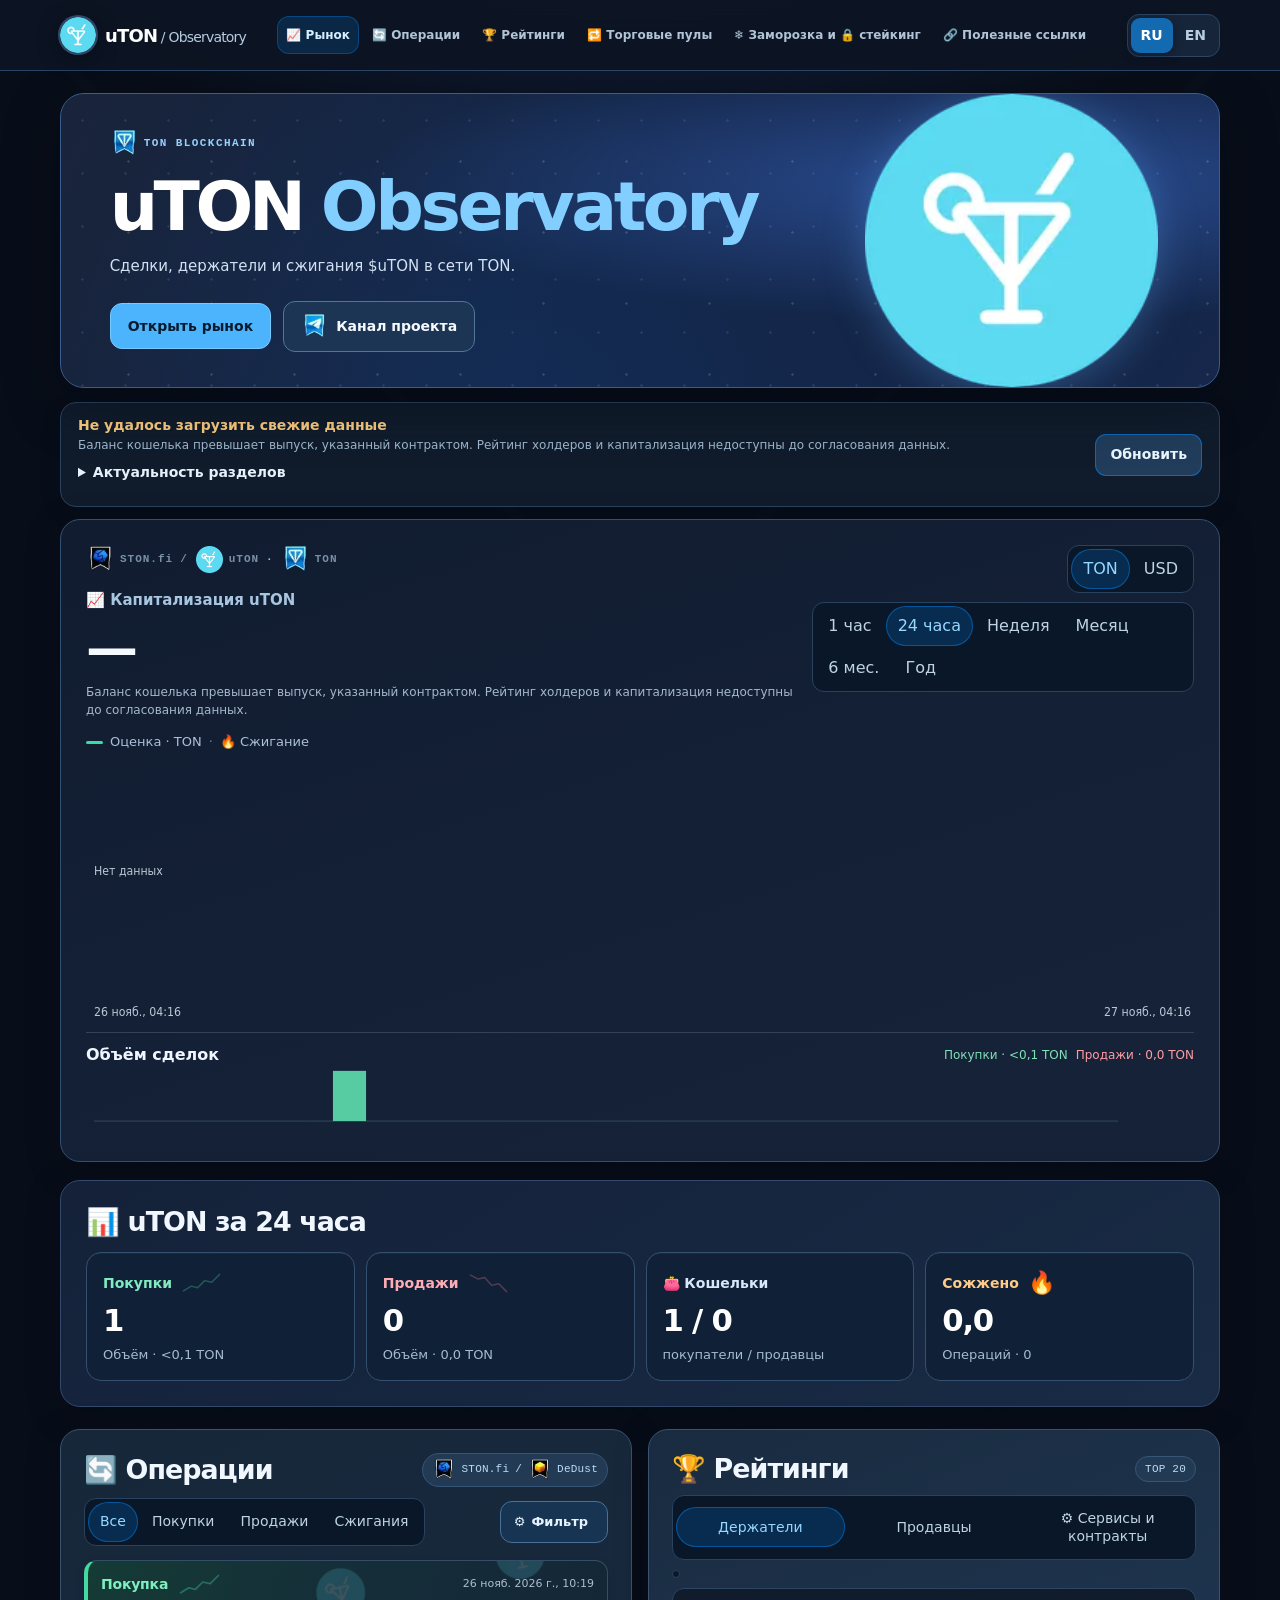
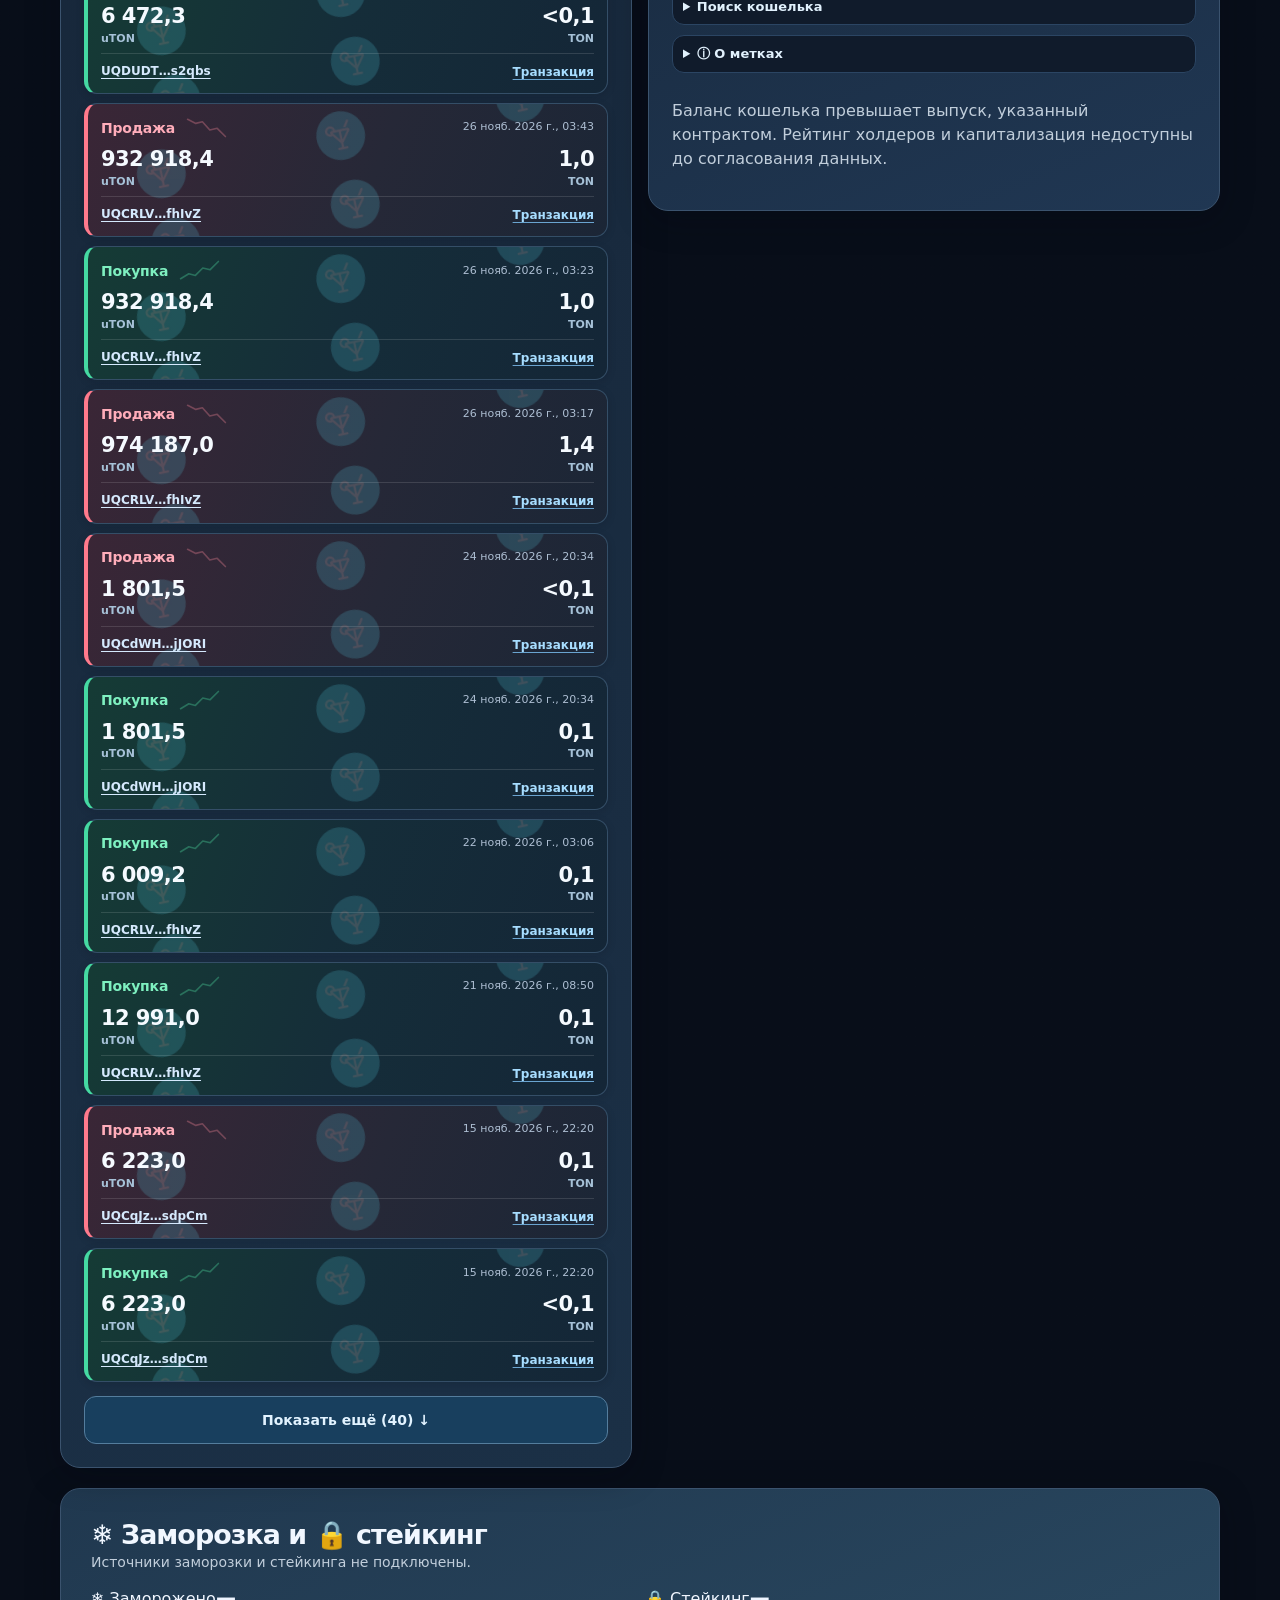
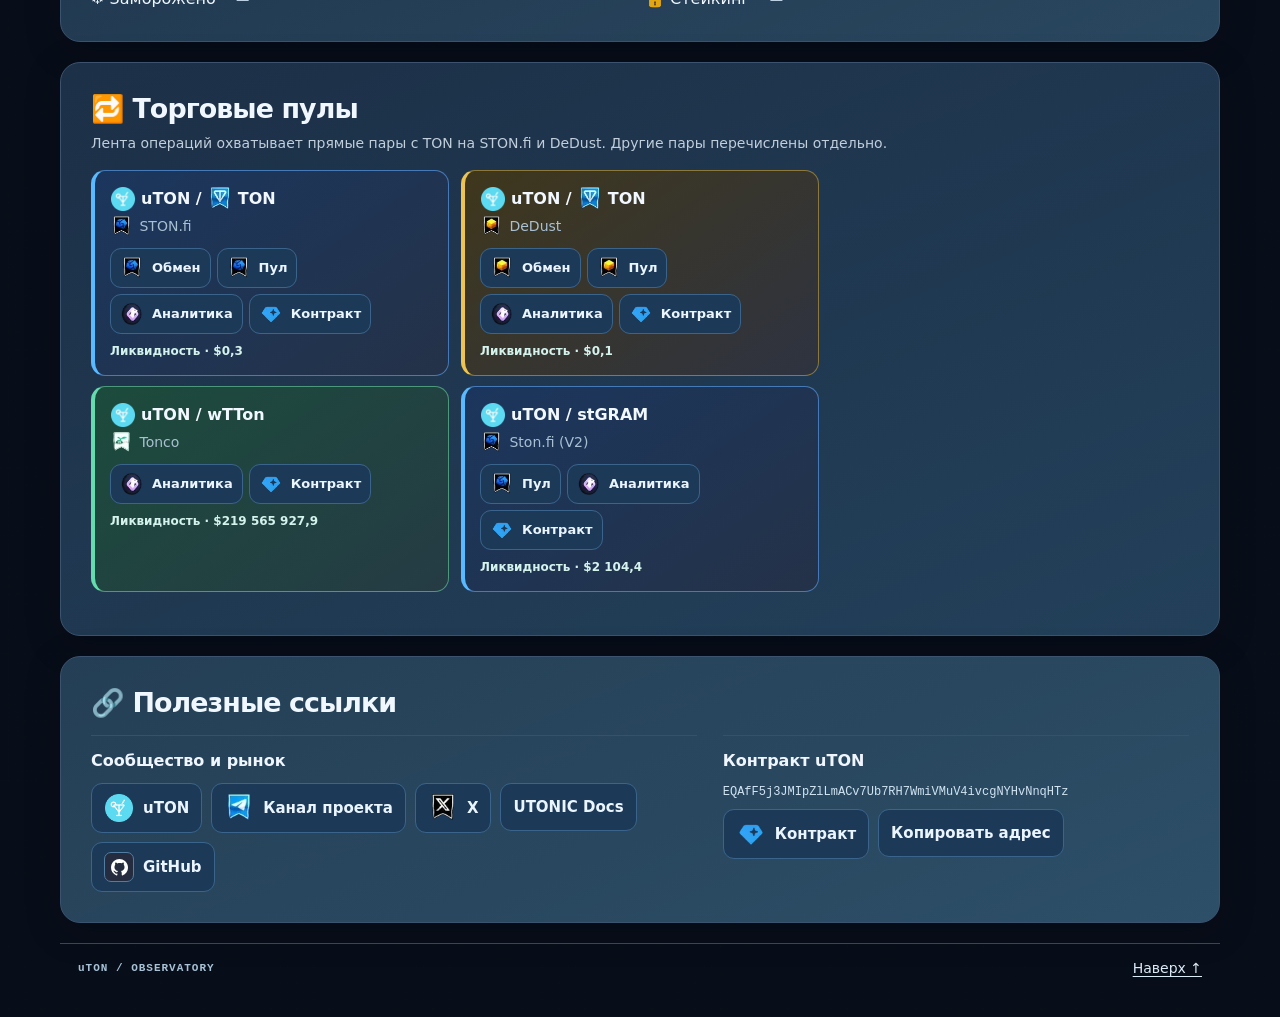
==== commit 7c28f9be: "Refresh uTON snapshot" ====
--- a/index.html
+++ b/index.html
@@ -1145,7 +1145,7 @@
 <section id="links" class="panel resources"><h2 data-t="links"></h2><div class="resourcesGrid"><article><h3 data-t="projectResources"></h3><div class="resourceList"><a href="https://utonic.org" target="_blank" rel="noopener noreferrer">uTON</a><a href="https://t.me/utonic_uton" target="_blank" rel="noopener noreferrer" data-t="projectChannel">Канал проекта</a><a href="https://twitter.com/UTONIC_uTON" target="_blank" rel="noopener noreferrer">X</a><a href="https://docs.utonic.org" target="_blank" rel="noopener noreferrer">UTONIC Docs</a><a href="https://github.com/Freebielife/UTON">GitHub</a></div></article><article><h3 data-t="contractLabel"></h3><p class="contract" id="contractAddress"></p><div class="resourceList"><a id="contract" data-t="exploreContract"></a><button id="copy"></button></div></article></div></section>
 <footer><span>uTON / OBSERVATORY</span><a href="#top" data-t="up"></a></footer></main>
 
-<script id="snapshot" type="application/json">{"schema":1,"token":"EQAfF5j3JMIpZlLmACv7Ub7RH7WmiVMuV4ivcgNYHvNnqHTz","updated":1795730310,"errors":["burns","holders"],"refreshStatus":{"holders":{"attemptedAt":1795730209,"ok":false,"error":"HolderSupplyMismatch","lastSuccess":null},"burns":{"attemptedAt":1795730209,"ok":false,"error":"ValueError","lastSuccess":1795661520},"zeroBurns":{"attemptedAt":1795730209,"ok":true,"lastSuccess":1795730209},"trades":{"attemptedAt":1795730209,"ok":true,"lastSuccess":1795730209},"rates":{"attemptedAt":1795730209,"ok":true,"lastSuccess":1795730209},"pools":{"attemptedAt":1795730209,"ok":null},"identity":{"attemptedAt":1795730209,"ok":true,"lastSuccess":1795730209},"badges":{"attemptedAt":1795730209,"ok":true,"lastSuccess":1795730209},"domains":{"attemptedAt":1795730209,"ok":true,"lastSuccess":1795730209},"fragmentNumbers":{"attemptedAt":1795730209,"ok":true,"lastSuccess":1795730209}},"serviceRegistry":{"asOf":1795661520,"source":"https://github.com/tonkeeper/ton-assets/blob/main/accounts.json","sha256":"4286bd47e11399901a7d713c9e98a5dba17300d76fe272f4f5d46110a84f4e2e","entries":{"0:ad8afecfacc248996885d8be6824280f9f3a7e54c2f6080b7971b9f556c280c4":"Crypto Bot","0:dddcd3cdad60af4c0d69389f567ad51d0c263fa4968d655ab424c69aadaf9322":"Wallet Bot 1","0:436a76c2794a88e3fbfec6b9c0374fc8db046f10868b835420d9937973a665d4":"Wallet Bot 2","0:6e814e6450e8c578067bb656298fb4d01397dd15018d7f34dc369eaba4c2111c":"Wallet Bot 3","0:5f00decb7da51881764dc3959cec60609045f6ca1b89e646bde49d492705d77f":"OKX 1","0:f15db2c62cd86aff0860d39c491fc73a31395fafeb5945e644498562260c782e":"OKX 2","0:e7e86da08742ed933434ffeb8f08a63c7e100ee842e25f599a9cbf0891574a6c":"OKX 3","0:0338def34b84c6ee9134a04ab1601450be446340a37ae259de57cb37bdb590cd":"OKX 4","0:a30a49ec725e9f57244b66af4c2da7ab76004b4fce80d3a34b1cd0c37762abce":"OKX 5","0:24da1e7b8da901e5b3dd0f98c397feb6e5a5ea483195a8b6bd0682cf2c5327ae":"OKX 6","0:7f2e84c723d8b6b6b1aacf810c8c26ab23c22022b464b87104b2d3065b0ea70b":"OKX 7","0:854ec4521efd52ad43bcf1988e4c44ebdf9a26ad18fa51abfdb685fc3b348a5c":"OKX 8","0:f9bdc0de461c1a2e002fada9550bbb095c8f9f73668d70c517a9cc7e050f8e5a":"OKX 9","0:9b9b739de2527ae72d21083f5198d710c7288453b4733e57ecadb2e189ac829c":"OKX 10","0:b31535e934db05bbc220267467903c8108bdabcbc2a06588838b726ddf589ef0":"FTX","0:57eb74407604a19f7e04005315ef70aeb7b675e6551977586756f6baf12125ee":"MEXC 1","0:1c7bd690f4f93de8b93db5790129dab65926c6e1fc9b57380089db5529516630":"MEXC 2","0:d887d0e2d1c4fc4126e71c970d33ab1896940000eae703bb1ab6cecc830777e3":"MEXC 3","0:7994848c1fcbcbc57a6a5a987b66eb424b8b54e10759b6b514a66b600c2b0eef":"EXMO","0:8d195793baad9a08c46dc353aebe999341dabd07721b9725f19e18abc3d10d92":"EXMO Cold Storage 1","0:26ab8ae763a3a7c3067d882b7b01cd5d37254cb8768f57b6a47c00028effc7b8":"EXMO Cold Storage 2","0:0130c77346e9ed82df677d107ad6a775c11f9c18f6a05c0dd17906b355850dad":"EXMO Deposit","0:342a359e38357c083968129fddddf049ef5c47315bfbef27505a356bf9f02d65":"CoinEx","0:555f3053e257130374bb831ae0e219e5e5f9ec0ca8f8a0d133369d3d690c64c2":"Huobi Deposit","0:85af78e8d035e920117cda654615cdf371d464480b629e110d3c5310d85ab362":"Huobi","0:80d4123841167ca989ac912443cc99a4b9c1a87584536427ff6fd85c92395ae9":"Kucoin 1","0:b37e57033db21d10b950e6143b658c10c3bf425bd193025960aef7f22dbcf4fc":"Kucoin 2","0:07ce60b7e5f255a88c3707f3fbc79e2cf924ed6b4b7d09c6324f0ba2338a48fa":"Kucoin 3","0:a14b1f452385b2bb984ad2c4441e1d23cae071fdfc096dfba53ebba3b6ff1d10":"lbank.info","0:75726a716f747e60b0371cb0d5d35471e8e1e931003fecc3a0961a8bd82c09c7":"xRocket Bot Cold Storage (Old)","0:c1dc654b598ab84cda4f12372efed8907cedf0901865a58649087373e01b1c24":"xRocket Bot (Old)","0:45614fee399c43d77bb597558791831bc0ee31754cbb2b5b1fbf5a3488ed9940":"xRocket Bot Cold Storage","0:011a8f0a0b36b779af033473274966666d1cd6fb4e77df679375fbd6f970d012":"xRocket Bot","0:c3f1da8ecda8f8cd42bace224ea3f1b6971eaa7f54c492d4d190527b4f573f7c":"Bybit 1","0:4a1f3ebcc66bdcefa90245bdf541a50ada1c688a487534b1587abffd93038834":"Bybit 2","0:cd525c15904d7b4027eae08b318624260f371ce8c9f4fcca0cdb7b583854107c":"Bybit 3","0:ae62a192da96e266161a702cc9f6de91c0c3441f17ceba51bc442dfb2031a30a":"Bybit 4","0:e3ce05c4da977132c24a3b102da8b5fbf2ea9173337b49de346e4a4b057f7579":"Bybit 5","0:e33ef85d174eb457c072d1ee10215b69ab9b64192f7421302ab1c8e26b7ad4bd":"Bybit 6","0:7f97f36dda3f7dedc9e12f8c09c4f89e7fbc17527ab3f67de4c3b155297a56e4":"Bybit 7","0:7d133d4e425c8e00de015513a44e66e6d163b21e71720aec7579965e5de28c55":"Bybit 8","0:f2dc1860686cd658987e2bed8216532d8c004460dadea907cc7d4ad7236c496b":"Bybit 9","0:4a1c20bc9a6f9294f75f1c87a7f383a8b73a483a2e6dcb3630ddbe78b3ccad00":"Bybit 10","0:008bb088e81e38d583826901093567027cc1575ec744ac354fa4eeec302d166d":"bit.com","0:1882478daef1b7ed200cbbdc201bd4ed0b24c2e5f1a4c7c15aeb7e3b1a759193":"Coinone Deposit","0:a4d2072b1edc1355fc7fbee0095beec7889a2d3cfaa9edcf2ce9e128631abbd6":"Coinone Withdrawal","0:f3f4ed0913ab555d023745058f1a6c55a49d4876593cb9bdab1f780a99b185bc":"Paribu","0:f9873509de5a2f97f7b2805f5f7aafab447f43c91e751cc8efabc6d2ea09d78a":"BingX","0:b496b8f73b469ff06a2d89e62c4d70a103fc228c821537b49dff092060bc281f":"Gate.io","0:60ff0b28e2b3839bef250a81be9f2e78a6265b980ec5d24df4e44bbff2c3fb25":"TIDEX","0:23eef28b6da5a368d6c0b8028fd5ed47c26758676bc9db1b5653caaadc969f91":"CWallet","0:00ffafa9fb3d4f837824436d19953c792be6632af73a9b82c4dc69ca07195087":"Matrixport","0:b58c73481f25a280f9705ab3424be850614d823256263ecfa049fa9fb917720d":"QMall","0:00b402b789e5626e1c61b50c5dbe2024426e92f16c0c2fb735396df96046b5fa":"BIT","0:2c54797319837b4c6d014fc991c1a8d4294dfd4d6cec4937e370f1f27db0423f":"Bitforex","0:6a5a76a1538cf9596590ec3708470649c342624bf92e63a6a7a15254ededa904":"Bitfinex","0:59b065c5d66261a5317660e96eee476aa6a11b749bdcbe8c0d1f3dbf24200d1c":"OMPFinex","0:3cd5ad54b190a71caab984b0f210e3742c7f2147b7e9073377d7c6b470017362":"Bitrue","0:6c53cd87cc0d33486db42c1c7fc03dfaeb2f7b815afc368ab1aee567edda3f72":"Coinspot","0:9a582c23266b8ea47eb71118a3c040d42b230b2266fecffe2d3cd390c0922c35":"BigOne","0:dd528505af15c6e5206bdd8f6c9a3b541f80ca98ae8a5066ab3ff8de1ff5e678":"Farhad Exchange","0:2b6f3cda567c385f0645486f3c665a451f56b2969d1be57d86eb77c6077a81d1":"BitTime","0:cdf7f0d7c09036f064272e3c429ed570be49ef29eb3a735b64bbc17915073732":"Bitget","0:e9c0a24ffaa6aa4f228890e71ae9550bfc53a6c57e643bc31c240e18727ac1ce":"Bitget2","0:336502faf83ef5b532d315ba71450b661c90e83fce64d8bc1fd2bf642f3555d9":"Bitget3","0:b308c7f9b4f596f6250175885972549871b05c70ed3619fd5a939401eea972e4":"Bitget4","0:e2d1df206b372db1f3b890e60d185b67aa0c9f1b6b6ff60a05091c8c01b40ac4":"Bitget5","0:7a0dc94da9f48b968dfb87be38d4fab7286288db7a04d3081feee177376d9089":"Bitget6","0:8785ef5ebb0fd24c6911d10f43c00961e9748fa54297a1ac517e3c5fe76bb0be":"Bitget7","0:213b6804c2082135a4a803da8e3b30cfed51aee9af2ad2100334b7f4711d3bcc":"Bitget8","0:573dfe99490a041703e977e4724135c5b8bea0bea67839612247451ca9d5c4cb":"Bitget9","0:de2519a527de7e1d4c1028bdb74e022b28a6e370e4fec3fc27d8d971308f99bb":"Bitget10","0:06476e580e250d0abec5c365a711833483c581d57b908be37d56bdb0e338c312":"Bitget11","0:c9959a997e1d4e4383d8db37b86d2101ce78dcf1f1b3904d9888fe572ef0efd4":"Bitget12","0:c07e51e5b694937758f45f4003071c84f4c4a68bdb168a22c3d6c8b89cd6186f":"Bitget13","0:1797a5c4c50a2b312ce9927ff6f12efd3b0b58ff311445118c2d2e64312b5d79":"Bitget14","0:6083005b354ab1c4785aa8ce8293ee5c9c182e9248f27e9c9074f35c16342083":"Bitget15","0:f99b14600ae44d2f12b178e8c6eabd78892ae82c5e45b6898f9deb7eb203f9c4":"Binance","0:8e91b50381c36dd42accdb51f5cb5d96848568b4924f8079b1a5ae7e10f43eda":"Binance Hot Wallet","0:ca1d9edeef40b3a9dbd9082f3767859547c3ce0bf641d09d58e33a3cf06fb309":"Binance Hot Wallet","0:a2faca7adfebd5c5970108d1f79065cef32b0c143fb13489066b684cdd7ee95c":"BitMart","0:5d5a830e48214791f4ab5352900c624d3bff3c5efd630196b180158eb789990f":"Nobitex","0:cad898b200a0934ee416c2039bbf3f5d7f1a323172875b3c19d378a6f540f7b1":"Nobitex","0:4532d5bcdfb05d3275cbf255bc91c3635cd48d63b719441581c5542a4750fdf5":"Nobitex","0:a32d52ced80a23fe4fe90ba94593ef686de03f9fbdaa069e642826a95234b982":"Nobitex","0:fac8ffcb6f89572a1232d59e91c65909ae408663fd2ceaecd35f35b5e9d670f4":"Bitpin1","0:c14ce5d772539be26fde315a505a1e0514104e76eef776f0b845e57df0557ddb":"Bitpin2","0:dd36441bf4aa8a6a6ecfd763efde1eb82dd86bdcfb1456b45ff4b73f87657184":"Bitpin3","0:402f5d4f4f8bea7b0bd511b9d3771834c1a22bbbbc8a326035eb07aa24f5c9f9":"Crypto.com","0:ca6e8f2a3dfc875b8673d8677f3818c4b8c02d1aa481a86a0c61bd09f8269f1d":"Foxbit","0:60def37fb0e6f41b18a73c2496d96b25442344864ca0ed97189a6f37e2439c56":"Richamster","0:97ad93444915089e812238ff10abe9066d0b03ea3dba2a8630fb9c9f88aa455c":"Wallet in Telegram","0:1f5806c73d03bbc96eb7eebf16067f1f2e8e270cfa16d57001aa9eaf7456f008":"Wallet in Telegram","0:1b44ec553616b0e4551037038834bdf0bdaa1f0440e10f3331d9841585612a68":"Wallet in Telegram","0:cf06c94efdae26faaa1d85092fc4daee78eba09e69c36dac051c1d8ffde35f40":"Wallet in Telegram","0:91887059ba56a03790b0696d7a402ac0691dff62fcd398e813f97d3b2736fa58":"Wallet in Telegram","0:6db0f022632b6269f0d4dbf8ea60a8448bbc2bcfc6812e31af8cc6405c268af7":"Wallet in Telegram","0:dd6ff02c59634745529b99a8d5beeea9f6c38a9188e6a7e96a424e3820c8ac0a":"Wallet in Telegram","0:023895aef955024920a291c6f3715e291df1b3dd254eafa8b09e21a2d58d5897":"Wallet in Telegram","0:f5066318091a8cfb530ec732104ce38f7783d92a6679ffcc0ce0960b0e94c7d0":"Wallet in Telegram","0:0c5684355f5410a923fb7dd59314905dc7ff157b28c9130671c7a4f17007e898":"Wallet in Telegram","0:23fe558cdf44249381aef36472e64a5072a24ba97fb61b2f5791da6013aec92d":"Wallet in Telegram","0:b7be71ac1b40e436db36721d9c20e82d44e78fc1e86a8ad15e00b1cc16831dcf":"Wallet in Telegram","0:55b7223f04dd1f2e1b3f28e4ad628fe6cab60004f280fb0a58cd27fc590b2eac":"Wallet in Telegram","0:659dbf460831a72795c4a9a9872fb4a3e7fd302783068dae53e8f2a5c150084a":"Flipster Deposit","0:d0a6eb95408e95ce97b0ca597fc523ff4809523635e8f519e00fdcbdf42f0c54":"Flipster Withdrawal","0:ec85cfc7fd1009362e421b5a0141f510d6540107ab73e7829fda1ef9e97a75e3":"CryptoBot","0:817438e5b0e6eb113ab74d73fc95f7ec19247dbe6ee27a42c3d0164d614c3ca1":"Ourbit","0:66a1e72196d64d6faf48fa4b2ea861f67b0484d2d14a59caf701d8c286ce44e5":"OKX 11","0:419712bc541c4489d6f1c38a105722d293b8847fd54f2717ad69142911b8be5c":"Bitfinex 2","0:6c25b5f2fe5ef1a6a1978f611f61a50883fd50a0822b19176445fca931823263":"OKX 12","0:14de4b02647941779108b7b99be85596260ccde813351000055d744dd8aba04c":"CoinEx"}},"identity":{"byWallet":{"0:912d575c3bda018ca864263ffea5d40ae2f80eb29e401c45b69c82b34b905f84":{"checked":1795730209,"domain":null,"linkedDigits":[],"role":null,"activated":1719858725},"0:aa2730a0a8243cb11dac8fe40594160b392090c407c12a8d9343785c08342c76":{"checked":1795730209,"domain":null,"linkedDigits":[],"role":"unclassified_contract","activated":null,"serviceCategory":"contract","roleSource":"https://tonapi.io/v2/accounts/0:aa2730a0a8243cb11dac8fe40594160b392090c407c12a8d9343785c08342c76"},"0:612f1f70d72093fb0397bf2c879317ff03e66d66057518e05ffa72f39408ceca":{"checked":1795696514,"domain":null,"linkedDigits":[],"role":null,"activated":1792548542},"0:df3a34f823946b892f20fce1f9748f10429729ef9b371d47137cdd1de89d1baa":{"checked":1795696514,"domain":null,"linkedDigits":[],"role":null,"activated":1791444050},"0:9d5879fe1ca8c2d7482a2e1e8b950143e631f2e51b9fe48f6975a4e70a8ae324":{"checked":1795696514,"domain":null,"linkedDigits":[],"role":null,"activated":1794586581},"0:d40d3798e0885771828110b5557c3feac243a913e8e4ec9d59ab39bc37f1ecda":{"checked":1795696514,"domain":null,"linkedDigits":[],"role":null,"activated":1792698513}},"asOf":1795730209},"engineVersion":"1.3.0","methodology":{"valuation":"last observed swap in primary_pool times CURRENT total supply; not circulating market cap","primary_pool":"EQCmJw5kZna-dW9J0uuV9mVTP91rITLNuAE9uIZzElLJTFUK","sellers":"sum of successful supported native TON swap sales; service roles excluded","holders":"balances excluding known services and identified contracts; unclassified accounts may remain until verified","burns":"accepted burn notifications and zero-address transfers shown as distinct evidence","usd":"historical TON/USD rate from CoinGecko","history":"incremental confirmed swaps; missing intervals remain partial"},"burns":{"asOf":1795661520,"since":1794858951,"rows":[]},"zeroBurns":{"asOf":1795730209,"rows":[]},"trades":{"rows":[{"kind":"buy","time":1795688370,"tx":"75ba038779792a041bb25a928effd7809f2ab1d1ece890480fd819f19cd93fb4","lt":"119185417000001","wallet":"0:d40d3798e0885771828110b5557c3feac243a913e8e4ec9d59ab39bc37f1ecda","tokenAmount":"6472.290672612","ton":"0.001","dex":"STON.fi","pool":"EQCmJw5kZna-dW9J0uuV9mVTP91rITLNuAE9uIZzElLJTFUK"},{"kind":"sell","time":1795664605,"tx":"953b212a8c676b13bf06fa78e873e9b729eb64e95c0074ecf758327c7f8e81e7","lt":"119125944000007","wallet":"0:912d575c3bda018ca864263ffea5d40ae2f80eb29e401c45b69c82b34b905f84","tokenAmount":"932918.382891856","ton":"0.998287286","dex":"STON.fi","pool":"EQCmJw5kZna-dW9J0uuV9mVTP91rITLNuAE9uIZzElLJTFUK"},{"kind":"buy","time":1795663384,"tx":"9351b684ece8f32b259951407ed7393d0498f383def7b45225754e3f008f08df","lt":"119122890000009","wallet":"0:912d575c3bda018ca864263ffea5d40ae2f80eb29e401c45b69c82b34b905f84","tokenAmount":"932918.382891856","ton":"1","dex":"STON.fi","pool":"EQCmJw5kZna-dW9J0uuV9mVTP91rITLNuAE9uIZzElLJTFUK"},{"kind":"sell","time":1795663074,"tx":"b587a9105e9c3b1592298178adb92935ab9a506028682dad81d1bd09a87d5526","lt":"119122115000015","wallet":"0:912d575c3bda018ca864263ffea5d40ae2f80eb29e401c45b69c82b34b905f84","tokenAmount":"974187.025891433","ton":"1.402321623","dex":"STON.fi","pool":"EQCmJw5kZna-dW9J0uuV9mVTP91rITLNuAE9uIZzElLJTFUK"},{"kind":"sell","time":1795552473,"tx":"33eb6c3ce7abb914961f133a3600019108c9cc5fb688863fc5712abcaccf6181","lt":"118845338000018","wallet":"0:9d5879fe1ca8c2d7482a2e1e8b950143e631f2e51b9fe48f6975a4e70a8ae324","tokenAmount":"1801.489814362","ton":"0.049893666","dex":"DeDust","pool":"EQCfYrAZUFLwFhUHWvU63PS0FBIh5CePWEho6T2TDgoGok50"},{"kind":"buy","time":1795552448,"tx":"a4e0507bcfa0e93097af1a1bf0198452f9b0bba396d0d14ca3fdd5813eb2c223","lt":"118845276000001","wallet":"0:9d5879fe1ca8c2d7482a2e1e8b950143e631f2e51b9fe48f6975a4e70a8ae324","tokenAmount":"1801.489814362","ton":"0.05","dex":"DeDust","pool":"EQCfYrAZUFLwFhUHWvU63PS0FBIh5CePWEho6T2TDgoGok50"},{"kind":"buy","time":1795316789,"tx":"107435a858bd290da87b29327c41a14fb8d37825b7fac00177bd7b538bd71032","lt":"118255508000001","wallet":"0:912d575c3bda018ca864263ffea5d40ae2f80eb29e401c45b69c82b34b905f84","tokenAmount":"6009.217673276","ton":"0.0786","dex":"STON.fi","pool":"EQCmJw5kZna-dW9J0uuV9mVTP91rITLNuAE9uIZzElLJTFUK"},{"kind":"buy","time":1795251030,"tx":"0c15370046641203acb77aa910d09abd3589c804a1730ad0ce1e7f843d07d9ac","lt":"118090956000021","wallet":"0:912d575c3bda018ca864263ffea5d40ae2f80eb29e401c45b69c82b34b905f84","tokenAmount":"12990.95992298","ton":"0.145","dex":"STON.fi","pool":"EQCmJw5kZna-dW9J0uuV9mVTP91rITLNuAE9uIZzElLJTFUK"},{"kind":"buy","time":1794781257,"tx":"cfee4437dca3ed359fca75ed0f7e97fe75968d96460612f324b78314357ec19b","lt":"116915317000001","wallet":"0:aa2730a0a8243cb11dac8fe40594160b392090c407c12a8d9343785c08342c76","tokenAmount":"6222.985308136","ton":"0.019443648","dex":"DeDust","pool":"EQCfYrAZUFLwFhUHWvU63PS0FBIh5CePWEho6T2TDgoGok50"},{"kind":"sell","time":1794781257,"tx":"cc3167db71b1fe1dc4b67c113348d03db5f5fac5664efbc2e4404109b501677c","lt":"116915317000001","wallet":"0:aa2730a0a8243cb11dac8fe40594160b392090c407c12a8d9343785c08342c76","tokenAmount":"6222.985308136","ton":"0.065377561","dex":"STON.fi","pool":"EQCmJw5kZna-dW9J0uuV9mVTP91rITLNuAE9uIZzElLJTFUK"},{"kind":"buy","time":1794771724,"tx":"8792c44aa2dccb224f380c61f11bbffdf77be46205cacd430acbdd786c6ed021","lt":"116891460000033","wallet":"0:612f1f70d72093fb0397bf2c879317ff03e66d66057518e05ffa72f39408ceca","tokenAmount":"1.000976065","ton":"0.000000975","dex":"DeDust","pool":"EQCfYrAZUFLwFhUHWvU63PS0FBIh5CePWEho6T2TDgoGok50"},{"kind":"buy","time":1794251730,"tx":"c2c3283000c5580bef39e64fd7596cddeb3e82baad755ab022efee73e5c765e4","lt":"115590221000037","wallet":"0:912d575c3bda018ca864263ffea5d40ae2f80eb29e401c45b69c82b34b905f84","tokenAmount":"6645.580806739","ton":"0.07","dex":"STON.fi","pool":"EQCmJw5kZna-dW9J0uuV9mVTP91rITLNuAE9uIZzElLJTFUK"},{"kind":"buy","time":1794251689,"tx":"def4477faf2a2e451828543041f871ff3af5904f8f0be98e347ec81068ee3ff4","lt":"115590118000005","wallet":"0:912d575c3bda018ca864263ffea5d40ae2f80eb29e401c45b69c82b34b905f84","tokenAmount":"7043.821502809","ton":"0.067","dex":"STON.fi","pool":"EQCmJw5kZna-dW9J0uuV9mVTP91rITLNuAE9uIZzElLJTFUK"},{"kind":"buy","time":1794248393,"tx":"3908294855fe340de3a4229f37460397dceaf7f8ecdc69f49a9fd0bf5a41306f","lt":"115581871000001","wallet":"0:912d575c3bda018ca864263ffea5d40ae2f80eb29e401c45b69c82b34b905f84","tokenAmount":"7296.583644931","ton":"0.063","dex":"STON.fi","pool":"EQCmJw5kZna-dW9J0uuV9mVTP91rITLNuAE9uIZzElLJTFUK"},{"kind":"buy","time":1794248332,"tx":"a98e869d5f91022dd78dd589a57f714f9b154e85fe6dc6ca7c0f61d8cb22721e","lt":"115581720000001","wallet":"0:912d575c3bda018ca864263ffea5d40ae2f80eb29e401c45b69c82b34b905f84","tokenAmount":"7690.66625474","ton":"0.06","dex":"STON.fi","pool":"EQCmJw5kZna-dW9J0uuV9mVTP91rITLNuAE9uIZzElLJTFUK"},{"kind":"buy","time":1794248290,"tx":"d8db7fb59e655119c035555331ae432e8a161aab5ab2a30d0cecab5bb191ab3d","lt":"115581614000001","wallet":"0:912d575c3bda018ca864263ffea5d40ae2f80eb29e401c45b69c82b34b905f84","tokenAmount":"8086.358311559","ton":"0.057","dex":"STON.fi","pool":"EQCmJw5kZna-dW9J0uuV9mVTP91rITLNuAE9uIZzElLJTFUK"},{"kind":"buy","time":1794120498,"tx":"d99c152a5be247031bbd7c984cf051a4067c0073dd96e0059be1917c5237117e","lt":"115261894000010","wallet":"0:912d575c3bda018ca864263ffea5d40ae2f80eb29e401c45b69c82b34b905f84","tokenAmount":"7819.183660565","ton":"0.05","dex":"STON.fi","pool":"EQCmJw5kZna-dW9J0uuV9mVTP91rITLNuAE9uIZzElLJTFUK"},{"kind":"buy","time":1794120456,"tx":"e0375782af712e22e260dcfd92bb835d7635db1127b4f03dfabe2acd733d35e5","lt":"115261789000015","wallet":"0:912d575c3bda018ca864263ffea5d40ae2f80eb29e401c45b69c82b34b905f84","tokenAmount":"8966.875709695","ton":"0.052","dex":"STON.fi","pool":"EQCmJw5kZna-dW9J0uuV9mVTP91rITLNuAE9uIZzElLJTFUK"},{"kind":"buy","time":1794120396,"tx":"3dbefebfa5c6e617b4e8cfe9052915b2bd8ff7f839145d1edc43a78eed40e956","lt":"115261639000005","wallet":"0:912d575c3bda018ca864263ffea5d40ae2f80eb29e401c45b69c82b34b905f84","tokenAmount":"9353.153999233","ton":"0.049","dex":"STON.fi","pool":"EQCmJw5kZna-dW9J0uuV9mVTP91rITLNuAE9uIZzElLJTFUK"},{"kind":"buy","time":1794101459,"tx":"0a147c106b3225074557cb4d11c2efabba81d7050984921ff0256296284a458f","lt":"115214257000001","wallet":"0:912d575c3bda018ca864263ffea5d40ae2f80eb29e401c45b69c82b34b905f84","tokenAmount":"9931.118198944","ton":"0.047","dex":"STON.fi","pool":"EQCmJw5kZna-dW9J0uuV9mVTP91rITLNuAE9uIZzElLJTFUK"},{"kind":"buy","time":1794101405,"tx":"c61819ddb72c530a6922da649c6fdf51f30267660cbf34b8c8e59f14c9169a68","lt":"115214122000008","wallet":"0:912d575c3bda018ca864263ffea5d40ae2f80eb29e401c45b69c82b34b905f84","tokenAmount":"9309.631692547","ton":"0.04","dex":"STON.fi","pool":"EQCmJw5kZna-dW9J0uuV9mVTP91rITLNuAE9uIZzElLJTFUK"},{"kind":"buy","time":1794101060,"tx":"fe7a992f6e0c3e32c5c66dd0f7d5a43e58e080b55703dbc027416f7a0953a782","lt":"115213259000003","wallet":"0:912d575c3bda018ca864263ffea5d40ae2f80eb29e401c45b69c82b34b905f84","tokenAmount":"9953.179621824","ton":"0.039","dex":"STON.fi","pool":"EQCmJw5kZna-dW9J0uuV9mVTP91rITLNuAE9uIZzElLJTFUK"},{"kind":"buy","time":1794101034,"tx":"5deab2531d54ef0e06af1e4d13ed7b04284ae875849b3ab65126ee389187f4f9","lt":"115213193000019","wallet":"0:912d575c3bda018ca864263ffea5d40ae2f80eb29e401c45b69c82b34b905f84","tokenAmount":"10949.444104305","ton":"0.039","dex":"STON.fi","pool":"EQCmJw5kZna-dW9J0uuV9mVTP91rITLNuAE9uIZzElLJTFUK"},{"kind":"buy","time":1794101004,"tx":"6996a078efacda372057ea69f2f6ad92fb00394ddf5307100aa599cf7741c077","lt":"115213119000021","wallet":"0:912d575c3bda018ca864263ffea5d40ae2f80eb29e401c45b69c82b34b905f84","tokenAmount":"11776.966531036","ton":"0.038","dex":"STON.fi","pool":"EQCmJw5kZna-dW9J0uuV9mVTP91rITLNuAE9uIZzElLJTFUK"},{"kind":"buy","time":1794100976,"tx":"7f67628c280e6f3aff888e39cd4a8e2f9866bbacf4e0ade5cd38f38d9feec0e0","lt":"115213047000003","wallet":"0:912d575c3bda018ca864263ffea5d40ae2f80eb29e401c45b69c82b34b905f84","tokenAmount":"12688.342435359","ton":"0.037","dex":"STON.fi","pool":"EQCmJw5kZna-dW9J0uuV9mVTP91rITLNuAE9uIZzElLJTFUK"},{"kind":"buy","time":1794100933,"tx":"91bd868ff4910e1dd7a40af767e8c967cb512c1c22cc4d8dc01fc7a37a0a86af","lt":"115212940000070","wallet":"0:912d575c3bda018ca864263ffea5d40ae2f80eb29e401c45b69c82b34b905f84","tokenAmount":"11310.183890191","ton":"0.03","dex":"STON.fi","pool":"EQCmJw5kZna-dW9J0uuV9mVTP91rITLNuAE9uIZzElLJTFUK"},{"kind":"buy","time":1794070991,"tx":"93ed4fc7444e830aa12041b0bf1850a9b776f2d6cdd2ca180de07c852bd36953","lt":"115138043000018","wallet":"0:912d575c3bda018ca864263ffea5d40ae2f80eb29e401c45b69c82b34b905f84","tokenAmount":"28471.431684633","ton":"0.065","dex":"STON.fi","pool":"EQCmJw5kZna-dW9J0uuV9mVTP91rITLNuAE9uIZzElLJTFUK"},{"kind":"sell","time":1794050207,"tx":"f1d472350dc8f014cae30c373c20ebcc7b2c0d1543ce420c51c65d31658d1269","lt":"115086047000046","wallet":"0:df3a34f823946b892f20fce1f9748f10429729ef9b371d47137cdd1de89d1baa","tokenAmount":"100000","ton":"0.309788543","dex":"STON.fi","pool":"EQCmJw5kZna-dW9J0uuV9mVTP91rITLNuAE9uIZzElLJTFUK"},{"kind":"buy","time":1794032467,"tx":"e8485d541a8ff90136f36b8b1832abf3f273e173a21c7d7080f648dd9a8fe32d","lt":"115041651000010","wallet":"0:912d575c3bda018ca864263ffea5d40ae2f80eb29e401c45b69c82b34b905f84","tokenAmount":"9121.594382574","ton":"0.041","dex":"STON.fi","pool":"EQCmJw5kZna-dW9J0uuV9mVTP91rITLNuAE9uIZzElLJTFUK"},{"kind":"buy","time":1794032442,"tx":"1cca3df5e651b32da777d0a082c2cc2d64e3b02282935d4e8e41b21691790490","lt":"115041589000001","wallet":"0:912d575c3bda018ca864263ffea5d40ae2f80eb29e401c45b69c82b34b905f84","tokenAmount":"9964.659588448","ton":"0.041","dex":"STON.fi","pool":"EQCmJw5kZna-dW9J0uuV9mVTP91rITLNuAE9uIZzElLJTFUK"},{"kind":"buy","time":1794032279,"tx":"ec04a8ca8fb184154a1caa8285a8fe74c2b5f59820d22fd9c9fdbacf7720f7e9","lt":"115041182000001","wallet":"0:912d575c3bda018ca864263ffea5d40ae2f80eb29e401c45b69c82b34b905f84","tokenAmount":"10990.686761904","ton":"0.041","dex":"STON.fi","pool":"EQCmJw5kZna-dW9J0uuV9mVTP91rITLNuAE9uIZzElLJTFUK"},{"kind":"buy","time":1794018302,"tx":"0cc77b68060d974be67b7e20ff181e6238323ff0d90263ccb3833ea2d0f3987d","lt":"115006202000001","wallet":"0:912d575c3bda018ca864263ffea5d40ae2f80eb29e401c45b69c82b34b905f84","tokenAmount":"11617.022394983","ton":"0.039","dex":"STON.fi","pool":"EQCmJw5kZna-dW9J0uuV9mVTP91rITLNuAE9uIZzElLJTFUK"},{"kind":"buy","time":1794018260,"tx":"daadf5903da298154270748df838b6497304182ff8f61878b819777d1bfcefd2","lt":"115006097000001","wallet":"0:912d575c3bda018ca864263ffea5d40ae2f80eb29e401c45b69c82b34b905f84","tokenAmount":"12184.121795541","ton":"0.037","dex":"STON.fi","pool":"EQCmJw5kZna-dW9J0uuV9mVTP91rITLNuAE9uIZzElLJTFUK"},{"kind":"buy","time":1794018223,"tx":"b244e70083d6273c967117cabb30eafb4954413634a5eeb7dc2394264aa8c3c0","lt":"115006003000001","wallet":"0:912d575c3bda018ca864263ffea5d40ae2f80eb29e401c45b69c82b34b905f84","tokenAmount":"12736.462537138","ton":"0.035","dex":"STON.fi","pool":"EQCmJw5kZna-dW9J0uuV9mVTP91rITLNuAE9uIZzElLJTFUK"},{"kind":"buy","time":1794018182,"tx":"076bcd3897373d2f350fa931a22981e65fb2f00776a53f70e558adbe7e1ec223","lt":"115005900000001","wallet":"0:912d575c3bda018ca864263ffea5d40ae2f80eb29e401c45b69c82b34b905f84","tokenAmount":"13683.460038341","ton":"0.034","dex":"STON.fi","pool":"EQCmJw5kZna-dW9J0uuV9mVTP91rITLNuAE9uIZzElLJTFUK"},{"kind":"buy","time":1794018138,"tx":"dd1ff97dc6e2f7250c73b357d055d908dc104e1f3f26f0604ee5de40559eee9e","lt":"115005790000006","wallet":"0:912d575c3bda018ca864263ffea5d40ae2f80eb29e401c45b69c82b34b905f84","tokenAmount":"14251.228197969","ton":"0.032","dex":"STON.fi","pool":"EQCmJw5kZna-dW9J0uuV9mVTP91rITLNuAE9uIZzElLJTFUK"},{"kind":"buy","time":1794018090,"tx":"e3c19379ddf88a2b4e86450e46d53b22b234e7b3122331c0031186e38b9e3104","lt":"115005671000004","wallet":"0:912d575c3bda018ca864263ffea5d40ae2f80eb29e401c45b69c82b34b905f84","tokenAmount":"14250.026411154","ton":"0.029","dex":"STON.fi","pool":"EQCmJw5kZna-dW9J0uuV9mVTP91rITLNuAE9uIZzElLJTFUK"},{"kind":"buy","time":1794018061,"tx":"873eba2704d2bf167a8a7ad73edaca41927f0399597a1905be7f078e31460c2e","lt":"115005597000016","wallet":"0:912d575c3bda018ca864263ffea5d40ae2f80eb29e401c45b69c82b34b905f84","tokenAmount":"15722.925001058","ton":"0.029","dex":"STON.fi","pool":"EQCmJw5kZna-dW9J0uuV9mVTP91rITLNuAE9uIZzElLJTFUK"},{"kind":"buy","time":1794017974,"tx":"f2a8c2429dde1a37dc63235c25e7f7a1f765667046115eec4fa69496d50b8804","lt":"115005381000001","wallet":"0:912d575c3bda018ca864263ffea5d40ae2f80eb29e401c45b69c82b34b905f84","tokenAmount":"16803.845175442","ton":"0.028","dex":"STON.fi","pool":"EQCmJw5kZna-dW9J0uuV9mVTP91rITLNuAE9uIZzElLJTFUK"},{"kind":"buy","time":1794017900,"tx":"1febac22f1f6df53c4382ed0d8ccd2b5cdf512109c2867cf6b55a502c4dc441e","lt":"115005196000001","wallet":"0:912d575c3bda018ca864263ffea5d40ae2f80eb29e401c45b69c82b34b905f84","tokenAmount":"17178.73558237","ton":"0.026","dex":"STON.fi","pool":"EQCmJw5kZna-dW9J0uuV9mVTP91rITLNuAE9uIZzElLJTFUK"},{"kind":"buy","time":1794017855,"tx":"462e72006490cd473dfe6c47a7d124b3c74f0f1d41232d7c0358a88cb73455b3","lt":"115005083000013","wallet":"0:912d575c3bda018ca864263ffea5d40ae2f80eb29e401c45b69c82b34b905f84","tokenAmount":"18265.518507768","ton":"0.025","dex":"STON.fi","pool":"EQCmJw5kZna-dW9J0uuV9mVTP91rITLNuAE9uIZzElLJTFUK"},{"kind":"buy","time":1794017818,"tx":"7d340c32a88ba00a930de978a7d0b9f767a359f7bfa7b46acadeffc4b79ba100","lt":"115004991000001","wallet":"0:912d575c3bda018ca864263ffea5d40ae2f80eb29e401c45b69c82b34b905f84","tokenAmount":"19410.714849078","ton":"0.024","dex":"STON.fi","pool":"EQCmJw5kZna-dW9J0uuV9mVTP91rITLNuAE9uIZzElLJTFUK"},{"kind":"buy","time":1793985710,"tx":"d5f67494b1e5842ad2b1915ccfe7e2f50086f2b63401716dc0433b457b2ff6b5","lt":"114924660000005","wallet":"0:912d575c3bda018ca864263ffea5d40ae2f80eb29e401c45b69c82b34b905f84","tokenAmount":"8612.377486342","ton":"0.0099","dex":"STON.fi","pool":"EQCmJw5kZna-dW9J0uuV9mVTP91rITLNuAE9uIZzElLJTFUK"},{"kind":"buy","time":1793985674,"tx":"fdb4dad06c9be209ce4a5e19185b46c832fcf9d5b1ff06df8196683fa939bfbe","lt":"114924569000019","wallet":"0:912d575c3bda018ca864263ffea5d40ae2f80eb29e401c45b69c82b34b905f84","tokenAmount":"9001.511753322","ton":"0.0099","dex":"STON.fi","pool":"EQCmJw5kZna-dW9J0uuV9mVTP91rITLNuAE9uIZzElLJTFUK"},{"kind":"buy","time":1793985646,"tx":"b4b23a8a39367807ce2b83c98650b92ba7a2fb816c6b8e39aec16e5eca403328","lt":"114924498000053","wallet":"0:912d575c3bda018ca864263ffea5d40ae2f80eb29e401c45b69c82b34b905f84","tokenAmount":"9417.638700436","ton":"0.0099","dex":"STON.fi","pool":"EQCmJw5kZna-dW9J0uuV9mVTP91rITLNuAE9uIZzElLJTFUK"},{"kind":"buy","time":1793985615,"tx":"3a133ab9832c580a254661c9fbc6d992f8b77ae2e4c8b7ec7f6f98015d4fc8bc","lt":"114924422000001","wallet":"0:912d575c3bda018ca864263ffea5d40ae2f80eb29e401c45b69c82b34b905f84","tokenAmount":"9863.314382877","ton":"0.0099","dex":"STON.fi","pool":"EQCmJw5kZna-dW9J0uuV9mVTP91rITLNuAE9uIZzElLJTFUK"},{"kind":"sell","time":1793983163,"tx":"dbf4cdb93aed470460d0d1bca22a93226fdcee5066f24231c511f1c8e581c35c","lt":"114918288000007","wallet":"0:df3a34f823946b892f20fce1f9748f10429729ef9b371d47137cdd1de89d1baa","tokenAmount":"7530","ton":"0.043477571","dex":"DeDust","pool":"EQCfYrAZUFLwFhUHWvU63PS0FBIh5CePWEho6T2TDgoGok50"},{"kind":"sell","time":1793983163,"tx":"3b5f9a7c0af23e24667ac511c1dca06cf0dc19ff9881863afb27ef8f6d2d46d1","lt":"114918288000007","wallet":"0:df3a34f823946b892f20fce1f9748f10429729ef9b371d47137cdd1de89d1baa","tokenAmount":"292470","ton":"0.888105448","dex":"STON.fi","pool":"EQCmJw5kZna-dW9J0uuV9mVTP91rITLNuAE9uIZzElLJTFUK"},{"kind":"buy","time":1793975149,"tx":"ab4eb3089e453712aa61bb149dce4f1b9ecbd37ce43f3d69738582edda52d8a9","lt":"114898246000031","wallet":"0:912d575c3bda018ca864263ffea5d40ae2f80eb29e401c45b69c82b34b905f84","tokenAmount":"7153.670773986","ton":"0.065","dex":"STON.fi","pool":"EQCmJw5kZna-dW9J0uuV9mVTP91rITLNuAE9uIZzElLJTFUK"},{"kind":"buy","time":1793975092,"tx":"84f4f95c2cea9b0beca36ede45d6b4cb787e3978cc8911cf166b255e7315b3e5","lt":"114898104000001","wallet":"0:912d575c3bda018ca864263ffea5d40ae2f80eb29e401c45b69c82b34b905f84","tokenAmount":"7301.006092954","ton":"0.06","dex":"STON.fi","pool":"EQCmJw5kZna-dW9J0uuV9mVTP91rITLNuAE9uIZzElLJTFUK"},{"kind":"buy","time":1793975026,"tx":"0cb8c4eadde66a0cb9e62a08262a9c60661efe60511005475308341daaf0e007","lt":"114897939000010","wallet":"0:912d575c3bda018ca864263ffea5d40ae2f80eb29e401c45b69c82b34b905f84","tokenAmount":"7374.810028105","ton":"0.055","dex":"STON.fi","pool":"EQCmJw5kZna-dW9J0uuV9mVTP91rITLNuAE9uIZzElLJTFUK"},{"kind":"buy","time":1793974248,"tx":"f8411cb8d1ff47064e0fcf73ea8b243e052f0eca47f3a13eb90478e4a691935e","lt":"114895994000020","wallet":"0:912d575c3bda018ca864263ffea5d40ae2f80eb29e401c45b69c82b34b905f84","tokenAmount":"8286.379099574","ton":"0.056","dex":"STON.fi","pool":"EQCmJw5kZna-dW9J0uuV9mVTP91rITLNuAE9uIZzElLJTFUK"},{"kind":"buy","time":1793973702,"tx":"5c545d660a462a03adeb6500d30fa68f8ced520b21841185bcd2df14beca5060","lt":"114894630000019","wallet":"0:912d575c3bda018ca864263ffea5d40ae2f80eb29e401c45b69c82b34b905f84","tokenAmount":"8165.877790169","ton":"0.05","dex":"STON.fi","pool":"EQCmJw5kZna-dW9J0uuV9mVTP91rITLNuAE9uIZzElLJTFUK"},{"kind":"buy","time":1793973653,"tx":"4d11158b4ce04506ea25b9776e54da89eded92d461fd4a6a3df561fa618d5b4b","lt":"114894506000016","wallet":"0:912d575c3bda018ca864263ffea5d40ae2f80eb29e401c45b69c82b34b905f84","tokenAmount":"9006.036458633","ton":"0.05","dex":"STON.fi","pool":"EQCmJw5kZna-dW9J0uuV9mVTP91rITLNuAE9uIZzElLJTFUK"},{"kind":"buy","time":1793973001,"tx":"0a8353b0206a4f107ba6bce6fc42850f2e0fbcec467771e52f0f1d61b29ac2df","lt":"114892874000037","wallet":"0:912d575c3bda018ca864263ffea5d40ae2f80eb29e401c45b69c82b34b905f84","tokenAmount":"18804.00195136","ton":"0.09","dex":"STON.fi","pool":"EQCmJw5kZna-dW9J0uuV9mVTP91rITLNuAE9uIZzElLJTFUK"},{"kind":"buy","time":1793972273,"tx":"9bab92a2b6ab63164e71c7a2c566d94723e00d9abfd3c0139ca6319df41855f3","lt":"114891054000044","wallet":"0:912d575c3bda018ca864263ffea5d40ae2f80eb29e401c45b69c82b34b905f84","tokenAmount":"461.056276844","ton":"0.002","dex":"STON.fi","pool":"EQCmJw5kZna-dW9J0uuV9mVTP91rITLNuAE9uIZzElLJTFUK"},{"kind":"buy","time":1793972251,"tx":"b3bcce6e6cef2b13033d6e990f14be5f045e2a0de183dd34191c38b29441cc9d","lt":"114890999000001","wallet":"0:94a047719daa26475e77afa2b97c394f5ed73716d3197ef5aac4393921d24841","tokenAmount":"33023.143915303","ton":"0.05","dex":"DeDust","pool":"EQCfYrAZUFLwFhUHWvU63PS0FBIh5CePWEho6T2TDgoGok50"},{"kind":"buy","time":1793972251,"tx":"a4fbabcab676a4130c6e2e014039305ce618d4440cc0cd612ef63218c4470409","lt":"114890999000001","wallet":"0:796c727580075a0428c01544d32e6e6e97e7670e411726327279674e0e38d9b8","tokenAmount":"3477726.906964596","ton":"1","dex":"STON.fi","pool":"EQCmJw5kZna-dW9J0uuV9mVTP91rITLNuAE9uIZzElLJTFUK"},{"kind":"sell","time":1793972251,"tx":"01517cdcc774fa1e6603857098941debe939950bbe6c191dd5f716c849117436","lt":"114890999000001","wallet":"0:94a047719daa26475e77afa2b97c394f5ed73716d3197ef5aac4393921d24841","tokenAmount":"33023.143915303","ton":"0.169355491","dex":"STON.fi","pool":"EQCmJw5kZna-dW9J0uuV9mVTP91rITLNuAE9uIZzElLJTFUK"},{"kind":"buy","time":1793972241,"tx":"c4bd8578f59d3613b005f477a427e508fcfc9e1047057f4eca7656d39745e5cd","lt":"114890975000021","wallet":"0:912d575c3bda018ca864263ffea5d40ae2f80eb29e401c45b69c82b34b905f84","tokenAmount":"157966.768350958","ton":"0.002","dex":"STON.fi","pool":"EQCmJw5kZna-dW9J0uuV9mVTP91rITLNuAE9uIZzElLJTFUK"},{"kind":"buy","time":1793972212,"tx":"97dcaea5959e7a223c2c2eef2ccdd9499ee7c36cb7fedf64557fbb704f07ef1c","lt":"114890902000039","wallet":"0:912d575c3bda018ca864263ffea5d40ae2f80eb29e401c45b69c82b34b905f84","tokenAmount":"172152.533992716","ton":"0.002","dex":"STON.fi","pool":"EQCmJw5kZna-dW9J0uuV9mVTP91rITLNuAE9uIZzElLJTFUK"},{"kind":"buy","time":1793972184,"tx":"c3b387f3db9984020fc2a106bcdc74a6a554d2803f294f3f6b0c019dc783cbf4","lt":"114890831000021","wallet":"0:912d575c3bda018ca864263ffea5d40ae2f80eb29e401c45b69c82b34b905f84","tokenAmount":"188339.764952775","ton":"0.002","dex":"STON.fi","pool":"EQCmJw5kZna-dW9J0uuV9mVTP91rITLNuAE9uIZzElLJTFUK"},{"kind":"buy","time":1793972149,"tx":"5c4ec7c8dc76c7403356d8c5197d86e25218d9708bfd34b036648020f7ab2e01","lt":"114890745000030","wallet":"0:912d575c3bda018ca864263ffea5d40ae2f80eb29e401c45b69c82b34b905f84","tokenAmount":"206923.636303166","ton":"0.002","dex":"STON.fi","pool":"EQCmJw5kZna-dW9J0uuV9mVTP91rITLNuAE9uIZzElLJTFUK"},{"kind":"buy","time":1793972020,"tx":"e25412321b67b821f2a888bd9357c99f86d05505c5b594e136fd3f614f72b685","lt":"114890421000021","wallet":"0:912d575c3bda018ca864263ffea5d40ae2f80eb29e401c45b69c82b34b905f84","tokenAmount":"228401.930827235","ton":"0.002","dex":"STON.fi","pool":"EQCmJw5kZna-dW9J0uuV9mVTP91rITLNuAE9uIZzElLJTFUK"},{"kind":"buy","time":1793971955,"tx":"1ddf715d8920131b58d42639e66b6a292d329e32fd4363f77327d55c79bc29f6","lt":"114890257000033","wallet":"0:912d575c3bda018ca864263ffea5d40ae2f80eb29e401c45b69c82b34b905f84","tokenAmount":"123312.737793736","ton":"0.0009999","dex":"STON.fi","pool":"EQCmJw5kZna-dW9J0uuV9mVTP91rITLNuAE9uIZzElLJTFUK"},{"kind":"buy","time":1793971919,"tx":"bd2fc4d472fd48185b4caff403d2b8530af6d465530ce6a81d34a776bde4d101","lt":"114890169000021","wallet":"0:912d575c3bda018ca864263ffea5d40ae2f80eb29e401c45b69c82b34b905f84","tokenAmount":"129942.267926678","ton":"0.000999","dex":"STON.fi","pool":"EQCmJw5kZna-dW9J0uuV9mVTP91rITLNuAE9uIZzElLJTFUK"},{"kind":"buy","time":1793971880,"tx":"acb3d57735ca090d99b9c0d29b6686a71ab188610899a83db4daaef0fbef247f","lt":"114890071000021","wallet":"0:912d575c3bda018ca864263ffea5d40ae2f80eb29e401c45b69c82b34b905f84","tokenAmount":"137375.477789945","ton":"0.0009999","dex":"STON.fi","pool":"EQCmJw5kZna-dW9J0uuV9mVTP91rITLNuAE9uIZzElLJTFUK"},{"kind":"buy","time":1793971827,"tx":"f759fc540c7f7b3aa7b1e58d58f4879526d9d1322669f7b4a6574e32a46f1d97","lt":"114889940000021","wallet":"0:912d575c3bda018ca864263ffea5d40ae2f80eb29e401c45b69c82b34b905f84","tokenAmount":"143850.526290488","ton":"0.00099","dex":"STON.fi","pool":"EQCmJw5kZna-dW9J0uuV9mVTP91rITLNuAE9uIZzElLJTFUK"},{"kind":"sell","time":1791906296,"tx":"54a1dff3f18f9d0533adb4dff1d6bf976f5495e334a1c7f062945ac8da6f40c6","lt":"109722769000013","wallet":"0:4855838a344ef3f6c326443737ef1a2d00ae4027186ad6f70055e434b254c8fe","tokenAmount":"4417314.787176254","ton":"0.199653135","dex":"STON.fi","pool":"EQCmJw5kZna-dW9J0uuV9mVTP91rITLNuAE9uIZzElLJTFUK"},{"kind":"buy","time":1790939270,"tx":"897ed2897cc9772d6c77fdb40e023dd9459a15b84161f152c99dcc8980f7efe9","lt":"107304520000019","wallet":"0:4855838a344ef3f6c326443737ef1a2d00ae4027186ad6f70055e434b254c8fe","tokenAmount":"4417314.787176254","ton":"0.2","dex":"STON.fi","pool":"EQCmJw5kZna-dW9J0uuV9mVTP91rITLNuAE9uIZzElLJTFUK"},{"kind":"buy","time":1789156338,"tx":"1fb5528c2570721ddcdc369821758858d5f82f7f0795412db9706e9951dcca7a","lt":"102845421000001","wallet":"0:307220f8da037ced06a53ae3374835d2443308aa7623be4f6ab0452cead5a3ab","tokenAmount":"154889.457036536","ton":"0.001","dex":"STON.fi","pool":"EQCmJw5kZna-dW9J0uuV9mVTP91rITLNuAE9uIZzElLJTFUK"},{"kind":"buy","time":1789156310,"tx":"042ded6ae86c221207fdcc61fe23b711157ad6cf25a83ef26960dbecd22ba53c","lt":"102845351000012","wallet":"0:307220f8da037ced06a53ae3374835d2443308aa7623be4f6ab0452cead5a3ab","tokenAmount":"164452.19590008","ton":"0.001","dex":"STON.fi","pool":"EQCmJw5kZna-dW9J0uuV9mVTP91rITLNuAE9uIZzElLJTFUK"},{"kind":"buy","time":1789156127,"tx":"2be1e7db200bbb004405575cd1ee67972249e4f8140820d0f13ec2f619dd57a0","lt":"102844893000017","wallet":"0:307220f8da037ced06a53ae3374835d2443308aa7623be4f6ab0452cead5a3ab","tokenAmount":"289328.062109173","ton":"0.001621212","dex":"STON.fi","pool":"EQCmJw5kZna-dW9J0uuV9mVTP91rITLNuAE9uIZzElLJTFUK"},{"kind":"buy","time":1788713738,"tx":"2a71b44c3d0643489d101651df4192008d85ed943470abf416c526931e1a60d9","lt":"101738296000023","wallet":"0:835404c04896933f0943ce581d7332ebb01ed9f54b7f9328192b6cc66a24fc99","tokenAmount":"2784309.488493384","ton":"0.01","dex":"STON.fi","pool":"EQCmJw5kZna-dW9J0uuV9mVTP91rITLNuAE9uIZzElLJTFUK"},{"kind":"buy","time":1788530279,"tx":"fb0aa188f7e3471d741af6a163b304b34257ac9fbe4a0a52bbbcdade48e87060","lt":"101279390000003","wallet":"0:835404c04896933f0943ce581d7332ebb01ed9f54b7f9328192b6cc66a24fc99","tokenAmount":"7963689.502868323","ton":"0.01","dex":"STON.fi","pool":"EQCmJw5kZna-dW9J0uuV9mVTP91rITLNuAE9uIZzElLJTFUK"},{"kind":"buy","time":1788530210,"tx":"c75713894dabff2341113d2dad4e608745c6520f35d41cb314d1ee6d8efce906","lt":"101279217000020","wallet":"0:835404c04896933f0943ce581d7332ebb01ed9f54b7f9328192b6cc66a24fc99","tokenAmount":"222761251.843568968","ton":"0.01","dex":"STON.fi","pool":"EQCmJw5kZna-dW9J0uuV9mVTP91rITLNuAE9uIZzElLJTFUK"},{"kind":"buy","time":1788530093,"tx":"6e055888cda65c0bab93aab5dca61b898fb5e15cabb7428300a9e384607d978d","lt":"101278923000027","wallet":"0:835404c04896933f0943ce581d7332ebb01ed9f54b7f9328192b6cc66a24fc99","tokenAmount":"3268042.437884571","ton":"0.00001","dex":"STON.fi","pool":"EQCmJw5kZna-dW9J0uuV9mVTP91rITLNuAE9uIZzElLJTFUK"},{"kind":"sell","time":1788527626,"tx":"0f2e0bbe91ad7847627cece5fd97accec3766ecd89418c698a5f40be850067b3","lt":"101272752000005","wallet":"0:6e23359e67fc47d2264311d98a15fa3c01352d4397620c46c936246608984a77","tokenAmount":"241173216.273972487","ton":"0.107579523","dex":"STON.fi","pool":"EQCmJw5kZna-dW9J0uuV9mVTP91rITLNuAE9uIZzElLJTFUK"},{"kind":"buy","time":1788460218,"tx":"e9258fa57122df18f34c4482b94449f16926379d764cbfec35f9285ec750e204","lt":"101104199000042","wallet":"0:835404c04896933f0943ce581d7332ebb01ed9f54b7f9328192b6cc66a24fc99","tokenAmount":"1341836.994384417","ton":"0.0489785","dex":"STON.fi","pool":"EQCmJw5kZna-dW9J0uuV9mVTP91rITLNuAE9uIZzElLJTFUK"},{"kind":"buy","time":1788460218,"tx":"0732684d328f66277f0401f0e2e438e1f2dc36391bf394dbe2b337ca4f037a0e","lt":"101104199000042","wallet":"0:835404c04896933f0943ce581d7332ebb01ed9f54b7f9328192b6cc66a24fc99","tokenAmount":"27652.328580627","ton":"0.0010215","dex":"DeDust","pool":"EQCfYrAZUFLwFhUHWvU63PS0FBIh5CePWEho6T2TDgoGok50"},{"kind":"buy","time":1788460030,"tx":"3386b653faa6f00b76336dbf288803d62b37d420d5ad2b4acac9cd36c9fae01d","lt":"101103730000028","wallet":"0:ccc5f0fe6041641aafcffa592aea6b7d02cb1d4a2c2719388a3ce2410c0c8bc9","tokenAmount":"735.705916141","ton":"0.000014917","dex":"DeDust","pool":"EQCfYrAZUFLwFhUHWvU63PS0FBIh5CePWEho6T2TDgoGok50"},{"kind":"buy","time":1788460029,"tx":"d5dc53f354e8b3362e75127385cdbc8eb0a7a13985fc95690c7a15c8f36d3298","lt":"101103729000040","wallet":"0:835404c04896933f0943ce581d7332ebb01ed9f54b7f9328192b6cc66a24fc99","tokenAmount":"13543112.869423936","ton":"0.048756","dex":"STON.fi","pool":"EQCmJw5kZna-dW9J0uuV9mVTP91rITLNuAE9uIZzElLJTFUK"},{"kind":"buy","time":1788460029,"tx":"12b30abb8f2a4d2461cde03fd82edd3c9dbf18894a1555438d77c84c50dacdf3","lt":"101103729000040","wallet":"0:835404c04896933f0943ce581d7332ebb01ed9f54b7f9328192b6cc66a24fc99","tokenAmount":"5374339.031108246","ton":"0.001244","dex":"DeDust","pool":"EQCfYrAZUFLwFhUHWvU63PS0FBIh5CePWEho6T2TDgoGok50"},{"kind":"buy","time":1788458729,"tx":"7963ac212cb16113e964f1ec057bea6097332ecc4641e569c327dc3878408ee6","lt":"101100479000001","wallet":"0:6e23359e67fc47d2264311d98a15fa3c01352d4397620c46c936246608984a77","tokenAmount":"241173216.873429188","ton":"0.01","dex":"STON.fi","pool":"EQCmJw5kZna-dW9J0uuV9mVTP91rITLNuAE9uIZzElLJTFUK"},{"kind":"sell","time":1788458728,"tx":"f613e5d7f3803e010984f715f30e95055430b0bcee851e8319b15c325e851803","lt":"101100477000073","wallet":"0:1af6d411e1e963d7686dc9405306780a9acb668417726080432b1e6f8a89bb4d","tokenAmount":"5439979.653855442","ton":"8.461987072","dex":"DeDust","pool":"EQCfYrAZUFLwFhUHWvU63PS0FBIh5CePWEho6T2TDgoGok50"},{"kind":"buy","time":1788458728,"tx":"1f8a1af27ac0941a62b751fd1cd5ac454f3722e8af4b666f21d5f659318ca1ec","lt":"101100477000073","wallet":"0:1af6d411e1e963d7686dc9405306780a9acb668417726080432b1e6f8a89bb4d","tokenAmount":"5439979.653855442","ton":"0.000014158","dex":"STON.fi","pool":"EQCmJw5kZna-dW9J0uuV9mVTP91rITLNuAE9uIZzElLJTFUK"},{"kind":"sell","time":1788458728,"tx":"3c6b362a78650308a80dbdd61fde5fa049f234b59b46bc9e4b241b9f617f9723","lt":"101100477000059","wallet":"0:e9f0966f0c48f596948ef09cfd2a0afd93d9bec1098757a5a571cbcd134e7ef9","tokenAmount":"263392793.889678294","ton":"399.723482824","dex":"STON.fi","pool":"EQCmJw5kZna-dW9J0uuV9mVTP91rITLNuAE9uIZzElLJTFUK"},{"kind":"sell","time":1787726856,"tx":"5746d31a85bc340ff7fde1f89b35e8bb8a3f73c24e8a3aa84efb921f41c10c20","lt":"99269790000006","wallet":"0:5e6d596450f01813525433dab7854fef90877fcbcb57f2b15de7caae13996814","tokenAmount":"0.158877573","ton":"0.146425524","dex":"DeDust","pool":"EQCfYrAZUFLwFhUHWvU63PS0FBIh5CePWEho6T2TDgoGok50"},{"kind":"sell","time":1787563815,"tx":"d294918e48f21c196b683849d904f70e5a75322ea12a1954571015c613af0f9a","lt":"98861914000013","wallet":"0:9db7d03b91613d27229c186bf902fae61bfb230340fbbdfa26637e7725bf7a22","tokenAmount":"0.644262595","ton":"0.585353054","dex":"STON.fi","pool":"EQCmJw5kZna-dW9J0uuV9mVTP91rITLNuAE9uIZzElLJTFUK"},{"kind":"sell","time":1787347241,"tx":"4668eb4c3909960dd91fe3b95a4593e35d6d7181f18bec2fb23631a507e4a2f4","lt":"98319873000001","wallet":"0:d3c33eccaa8916518871029021f69abbaadd13efa2f55af9c3caffed869b12b3","tokenAmount":"6.5503289","ton":"6.020081268","dex":"STON.fi","pool":"EQCmJw5kZna-dW9J0uuV9mVTP91rITLNuAE9uIZzElLJTFUK"},{"kind":"sell","time":1787115096,"tx":"d22f8108b0fe752d43f23f655b3c444da3df773b4eac97949215424fa47d699c","lt":"97738622000001","wallet":"0:44730a7f7ffbd7e59845add47c1cf1763c9d357e3aaa5db830c7433995a627fb","tokenAmount":"5.018539901","ton":"4.760792036","dex":"STON.fi","pool":"EQCmJw5kZna-dW9J0uuV9mVTP91rITLNuAE9uIZzElLJTFUK"},{"kind":"sell","time":1787115096,"tx":"2a1114bf02d89d1053876cc4624ab1a4c2649f0692c72fbfba708a5ca629fd75","lt":"97738622000001","wallet":"0:44730a7f7ffbd7e59845add47c1cf1763c9d357e3aaa5db830c7433995a627fb","tokenAmount":"0.403633108","ton":"0.395873217","dex":"DeDust","pool":"EQCfYrAZUFLwFhUHWvU63PS0FBIh5CePWEho6T2TDgoGok50"},{"kind":"sell","time":1787038236,"tx":"b0bdd4e3698b675887ed0f51ff2faf5277b786d2cd93e6e1e7d901373b05a25d","lt":"97546238000015","wallet":"0:0a88ad9c28290cc2f9ae23d47e0389deea6cb85fbf5ef149ddf5e15737ea12ab","tokenAmount":"0.027375","ton":"0.302078475","dex":"DeDust","pool":"EQCfYrAZUFLwFhUHWvU63PS0FBIh5CePWEho6T2TDgoGok50"},{"kind":"sell","time":1785742061,"tx":"cb35dae2956bed1f8525766cd053cd6f4d4c44e77ec7682c14f29312ebe8cec7","lt":"94302416000001","wallet":"0:9e46330a9fe2ffa181607f31fbe60737c8959a0fa0bb649e40d587bf3d788087","tokenAmount":"0.059471994","ton":"0.335880988","dex":"DeDust","pool":"EQCfYrAZUFLwFhUHWvU63PS0FBIh5CePWEho6T2TDgoGok50"},{"kind":"sell","time":1785256813,"tx":"b54448b9f29a880e4a1a409aa474ed973d540701e22544a22cf9f117f54c374c","lt":"93128841000001","wallet":"0:088330638eac07cf647c7338f00ad0192bb4e38f4d418dd6f4ad1d88de179ace","tokenAmount":"2.257013477","ton":"2.162721855","dex":"STON.fi","pool":"EQCmJw5kZna-dW9J0uuV9mVTP91rITLNuAE9uIZzElLJTFUK"},{"kind":"buy","time":1785256813,"tx":"381da371ad60db06a50867c0891fb5a75cf7105f0ba916fa8e8ffdc35438b06a","lt":"93128841000001","wallet":"0:f76d82c5226c30ad1417c1b96d5516e748d1b32f4263b166582fec22f5078890","tokenAmount":"0.937947687","ton":"0.89","dex":"DeDust","pool":"EQCfYrAZUFLwFhUHWvU63PS0FBIh5CePWEho6T2TDgoGok50"},{"kind":"buy","time":1785256813,"tx":"2a98e477ebade4265fd7f9f70615adad379df49a7125f28f615ffa30c58f17d1","lt":"93128841000001","wallet":"0:088330638eac07cf647c7338f00ad0192bb4e38f4d418dd6f4ad1d88de179ace","tokenAmount":"2.257013477","ton":"1.979338543","dex":"STON.fi","pool":"EQCmJw5kZna-dW9J0uuV9mVTP91rITLNuAE9uIZzElLJTFUK"},{"kind":"buy","time":1785256813,"tx":"1f0bb16e8b9dcb0d9981f31f6ff9230857bb69e830bb2f842003c1863804ae96","lt":"93128841000001","wallet":"0:f76d82c5226c30ad1417c1b96d5516e748d1b32f4263b166582fec22f5078890","tokenAmount":"20.678139118","ton":"19.11","dex":"STON.fi","pool":"EQCmJw5kZna-dW9J0uuV9mVTP91rITLNuAE9uIZzElLJTFUK"},{"kind":"sell","time":1785060382,"tx":"a78f5bd0dd4b18043690fcc0058e4e221515f4f952917f977662e1445f0ff961","lt":"92651607000001","wallet":"0:575b68c93cc4bb50a078ee21bd60345982c9639482b2562b64ed1115beea5574","tokenAmount":"13.331643075","ton":"11.856744185","dex":"STON.fi","pool":"EQCmJw5kZna-dW9J0uuV9mVTP91rITLNuAE9uIZzElLJTFUK"},{"kind":"sell","time":1784895268,"tx":"37bd450682501d3ff43019e371a97cc4e6a4e46c5f38939bd687b47ab8202a24","lt":"92248700000001","wallet":"0:e96009f6516f83a055ce3e3f186405bbd8f83dd6352391e9ecdb7cf7523cce35","tokenAmount":"1.843304848","ton":"1.705066074","dex":"STON.fi","pool":"EQCmJw5kZna-dW9J0uuV9mVTP91rITLNuAE9uIZzElLJTFUK"},{"kind":"sell","time":1784686677,"tx":"a177e13e0f8c8a32da6ad1d28fca8cab2c86c8f4bc76d93dea6207bc67cf050a","lt":"91734044000001","wallet":"0:f1cedcb1a11264d329b2df978ef3686ab0f5f1929c18e5f1162961ff9928c383","tokenAmount":"6","ton":"5.651570196","dex":"STON.fi","pool":"EQCmJw5kZna-dW9J0uuV9mVTP91rITLNuAE9uIZzElLJTFUK"},{"kind":"sell","time":1784444612,"tx":"5995f64bbd60dc046e46b0e046ecfd0551571b67b0ba93a273e37ceaac43728f","lt":"91128893000014","wallet":"0:97f8b125f5f1a882e86848ee8b578da94324e050f7a49b9f97bfe2262a33a1c3","tokenAmount":"6.270897263","ton":"6.047809321","dex":"STON.fi","pool":"EQCmJw5kZna-dW9J0uuV9mVTP91rITLNuAE9uIZzElLJTFUK"},{"kind":"sell","time":1784074621,"tx":"f9902b61baaaf70c6b635c17ed5f832391856e03b71fba88cf43867e8108b35f","lt":"90203892000001","wallet":"0:5b1ff6c24cc49154c4c854bd0bd3d9a0105e66e6e19a3420d02be20cb5ed707f","tokenAmount":"0.102303668","ton":"0.100654664","dex":"STON.fi","pool":"EQCmJw5kZna-dW9J0uuV9mVTP91rITLNuAE9uIZzElLJTFUK"},{"kind":"sell","time":1783548387,"tx":"2c162335f1621a1f98eb7b0f1a96851c31389ab8d0ce1c98e3867e50efeb841c","lt":"88889594000001","wallet":"0:b7c6ab74b5ffd945a8c8d8b96f8d2b9c044dcca306686cbe66965d0ccbbdfd00","tokenAmount":"1.959371136","ton":"1.937246938","dex":"STON.fi","pool":"EQCmJw5kZna-dW9J0uuV9mVTP91rITLNuAE9uIZzElLJTFUK"},{"kind":"sell","time":1783272791,"tx":"1b0e0e18c7a0e528ead76cd79f7bcb826f4afdfcc615238df037917ce7f7cb83","lt":"88202249000001","wallet":"0:87822c5ef0e61e65c75c7e22da0904bd4141f018160a88160dffe06157669112","tokenAmount":"0.959538663","ton":"0.957789097","dex":"STON.fi","pool":"EQCmJw5kZna-dW9J0uuV9mVTP91rITLNuAE9uIZzElLJTFUK"},{"kind":"sell","time":1782675327,"tx":"03308b32bbbc14152c8af1fed9c0d855219a624a01f025cf1c3234b92420c498","lt":"86715088000001","wallet":"0:a228bd881d74a05158dd1e9b24b3de02133905b7073db29c90ef562e99b9f47d","tokenAmount":"0.959538663","ton":"0.986839532","dex":"STON.fi","pool":"EQCmJw5kZna-dW9J0uuV9mVTP91rITLNuAE9uIZzElLJTFUK"},{"kind":"sell","time":1782460754,"tx":"0f9df625a0a3960ac36dba387444418b012cce075faa2f166ac5070719a64d9a","lt":"86181190000019","wallet":"0:277fd6a1a9fb4ad97469d77bf2986a03524590ce8550299b2810466729b1aa3f","tokenAmount":"1.959538663","ton":"2.029613669","dex":"STON.fi","pool":"EQCmJw5kZna-dW9J0uuV9mVTP91rITLNuAE9uIZzElLJTFUK"},{"kind":"sell","time":1782260046,"tx":"9273bbddd8c6031622a8ce3bdaca5221594dddabce47b1116d7066109428d203","lt":"85682357000012","wallet":"0:e6e5998ca45b168621eb07c7137c959b3b08ae35381cfaa5ba3be4290a5010ac","tokenAmount":"1.962328935","ton":"2.051996728","dex":"STON.fi","pool":"EQCmJw5kZna-dW9J0uuV9mVTP91rITLNuAE9uIZzElLJTFUK"},{"kind":"sell","time":1782243091,"tx":"471d41c2470a7608aa9208933ed955e7099c5dbafcc20e5dcfb2c5ab7a62804f","lt":"85640420000001","wallet":"0:aa38dbfaf4f5a799e88d732941aff9b20b9688fec0d2ad87fd0c65de045ce374","tokenAmount":"1.037991364","ton":"1.087931075","dex":"STON.fi","pool":"EQCmJw5kZna-dW9J0uuV9mVTP91rITLNuAE9uIZzElLJTFUK"},{"kind":"buy","time":1782066805,"tx":"83df084e3554351609e2256b327224b3f0aa6b05bb2b7c54d138f42e0890d07d","lt":"85201859000005","wallet":"0:8c69df5f282eca17e8582bc165f8c74a18227d5c44322d98dd932df9c7f35890","tokenAmount":"0.827705207","ton":"0.810192659","dex":"DeDust","pool":"EQCfYrAZUFLwFhUHWvU63PS0FBIh5CePWEho6T2TDgoGok50"},{"kind":"sell","time":1782066805,"tx":"46554d7c285a3b2d8da573debd08a46de015ddd15ac66871f5bb6a01458fc1a9","lt":"85201859000005","wallet":"0:8c69df5f282eca17e8582bc165f8c74a18227d5c44322d98dd932df9c7f35890","tokenAmount":"0.827705207","ton":"0.875887213","dex":"STON.fi","pool":"EQCmJw5kZna-dW9J0uuV9mVTP91rITLNuAE9uIZzElLJTFUK"},{"kind":"sell","time":1782066805,"tx":"764d933646c2a121532afaa344ed267300b4ae6834e83b67bbab6c500b87afc6","lt":"85201858000008","wallet":"0:e96009f6516f83a055ce3e3f186405bbd8f83dd6352391e9ecdb7cf7523cce35","tokenAmount":"1.093254504","ton":"1.361315363","dex":"DeDust","pool":"EQCfYrAZUFLwFhUHWvU63PS0FBIh5CePWEho6T2TDgoGok50"},{"kind":"sell","time":1781715732,"tx":"cf0c222dd6df3d1779beb81805ae71bf21c560cd11d273abe4db610a3ba6f6d5","lt":"84328070000001","wallet":"0:5cb96e835326962c467b83a58e8c1a9042ad0139904d9144553ec009e3120a9a","tokenAmount":"3.15659986","ton":"3.356437421","dex":"STON.fi","pool":"EQCmJw5kZna-dW9J0uuV9mVTP91rITLNuAE9uIZzElLJTFUK"},{"kind":"sell","time":1781657981,"tx":"2f6fd0da9f07bf23f5c2df24f72dc995d4dd05b06409f5a4fbec90d341f59d9d","lt":"84184474000001","wallet":"0:0279823df15d21ce2c8afd3f49a27de6b9bb7de80be419a04b64311771c5beee","tokenAmount":"0.986864204","ton":"1.065458632","dex":"STON.fi","pool":"EQCmJw5kZna-dW9J0uuV9mVTP91rITLNuAE9uIZzElLJTFUK"},{"kind":"buy","time":1781657978,"tx":"b2d2123fe5d6e0740d1adaaec54b243a40c9cf9cc647cbb3bcfcdc184cb33559","lt":"84184465000003","wallet":"0:0279823df15d21ce2c8afd3f49a27de6b9bb7de80be419a04b64311771c5beee","tokenAmount":"0.986864204","ton":"1","dex":"DeDust","pool":"EQCfYrAZUFLwFhUHWvU63PS0FBIh5CePWEho6T2TDgoGok50"},{"kind":"sell","time":1781579530,"tx":"76bc8fb630436f0786c8e474aff015a9f05ca565f4dbeb73c9ef1c659fa64d64","lt":"83989338000005","wallet":"0:011897dfb437777cf15de0f85a73a24db5f2038b63ef46da06c7bb8f8aa0ed0b","tokenAmount":"0.561292284","ton":"0.543299485","dex":"DeDust","pool":"EQCfYrAZUFLwFhUHWvU63PS0FBIh5CePWEho6T2TDgoGok50"},{"kind":"sell","time":1781563577,"tx":"130536fc7e75d8220b5450ccc6c0984c8d44d35f191b0e55f9086b32d61dc535","lt":"83949662000001","wallet":"0:60e903fcf4693f95971d12be2cfde9bc7d127e0d6d08a160c8e5ccea6b14792a","tokenAmount":"4.952314838","ton":"5.426569209","dex":"STON.fi","pool":"EQCmJw5kZna-dW9J0uuV9mVTP91rITLNuAE9uIZzElLJTFUK"},{"kind":"sell","time":1781319871,"tx":"8653b2de2cf67a2f3285769258d1b73e88a14825bb366f21e5422702b574b598","lt":"83343724000001","wallet":"0:9bb5a111c24e3ceb1f1c3d196b980497705193085fad349da5b85b25cac0988a","tokenAmount":"0.893985415","ton":"0.994202782","dex":"DeDust","pool":"EQCfYrAZUFLwFhUHWvU63PS0FBIh5CePWEho6T2TDgoGok50"},{"kind":"buy","time":1781295829,"tx":"3a52e0bd3ae72e2054421f1aaffb6e97c4223fc28990487f7cf23b15f44d030f","lt":"83283998000057","wallet":"0:f76d82c5226c30ad1417c1b96d5516e748d1b32f4263b166582fec22f5078890","tokenAmount":"48.006674957","ton":"48.33","dex":"STON.fi","pool":"EQCmJw5kZna-dW9J0uuV9mVTP91rITLNuAE9uIZzElLJTFUK"},{"kind":"buy","time":1781295829,"tx":"2eca007fb7d0d034691acb3fdf5453cc060f33c67ad60c23d77d5f1314df1dfd","lt":"83283998000057","wallet":"0:f76d82c5226c30ad1417c1b96d5516e748d1b32f4263b166582fec22f5078890","tokenAmount":"1.592984242","ton":"1.67","dex":"DeDust","pool":"EQCfYrAZUFLwFhUHWvU63PS0FBIh5CePWEho6T2TDgoGok50"},{"kind":"sell","time":1781295829,"tx":"bc5c42117598a62f8a120456a91505c4d650488f669c7f5c9165b7a3f5dff532","lt":"83283998000007","wallet":"0:da53ca6b1283fd61c6f9ab920e1b3c9375dc4deb538593b7ccc32775e919ecfe","tokenAmount":"2.354744917","ton":"2.627887742","dex":"STON.fi","pool":"EQCmJw5kZna-dW9J0uuV9mVTP91rITLNuAE9uIZzElLJTFUK"},{"kind":"buy","time":1781295829,"tx":"8da71b5e1d33e8029585fcf89f6bf5bb6074cc9754a4da947cbcaa2316c6f16a","lt":"83283998000007","wallet":"0:da53ca6b1283fd61c6f9ab920e1b3c9375dc4deb538593b7ccc32775e919ecfe","tokenAmount":"2.354744917","ton":"2.102397784","dex":"STON.fi","pool":"EQCmJw5kZna-dW9J0uuV9mVTP91rITLNuAE9uIZzElLJTFUK"},{"kind":"sell","time":1781295687,"tx":"ecdbdbd5057bf806ad2c2d8ebb324e02f2f1784d91f6cb4a09fed4b28d8ab657","lt":"83283643000001","wallet":"0:5d6595912014a95f20d91b614f0832694ad2a0ef54a1270ebad0d8a862fade82","tokenAmount":"2.278098374","ton":"2.021427433","dex":"STON.fi","pool":"EQCmJw5kZna-dW9J0uuV9mVTP91rITLNuAE9uIZzElLJTFUK"},{"kind":"sell","time":1781295685,"tx":"e69c087a979ad7163d2122857a3ea57aef1e2d134d12ad9d4de9f51430cbb5ba","lt":"83283637000001","wallet":"0:26b5754c35875c92b0e999789ccfb1aea97b46298de33459c157ac72f284e76f","tokenAmount":"3.140385573","ton":"3.892318099","dex":"DeDust","pool":"EQCfYrAZUFLwFhUHWvU63PS0FBIh5CePWEho6T2TDgoGok50"},{"kind":"buy","time":1781295685,"tx":"5e9fbb82b224321b8ab2fbf65f654483f6012d3dff51ac0496e7ac9837f44407","lt":"83283637000001","wallet":"0:26b5754c35875c92b0e999789ccfb1aea97b46298de33459c157ac72f284e76f","tokenAmount":"3.140385573","ton":"2.797843372","dex":"STON.fi","pool":"EQCmJw5kZna-dW9J0uuV9mVTP91rITLNuAE9uIZzElLJTFUK"},{"kind":"buy","time":1781295683,"tx":"bafbd7d329d51f0ae328b0a5b068353c9f80b056ebaba1cefd547883240b6bb7","lt":"83283634000034","wallet":"0:011897dfb437777cf15de0f85a73a24db5f2038b63ef46da06c7bb8f8aa0ed0b","tokenAmount":"1.719177419","ton":"1.522886056","dex":"STON.fi","pool":"EQCmJw5kZna-dW9J0uuV9mVTP91rITLNuAE9uIZzElLJTFUK"},{"kind":"sell","time":1781295683,"tx":"1d7ecb1208a31011a924943a2cc5d7973179f2bae45388930d6dadcd728083a3","lt":"83283634000034","wallet":"0:011897dfb437777cf15de0f85a73a24db5f2038b63ef46da06c7bb8f8aa0ed0b","tokenAmount":"1.157885135","ton":"1.020838769","dex":"STON.fi","pool":"EQCmJw5kZna-dW9J0uuV9mVTP91rITLNuAE9uIZzElLJTFUK"},{"kind":"buy","time":1781295683,"tx":"1698a943140c0926692411f1a7f99ac1a487ef52b51f4c5ed56e7c4e42179f60","lt":"83283634000003","wallet":"0:5d6595912014a95f20d91b614f0832694ad2a0ef54a1270ebad0d8a862fade82","tokenAmount":"2.278098374","ton":"2","dex":"STON.fi","pool":"EQCmJw5kZna-dW9J0uuV9mVTP91rITLNuAE9uIZzElLJTFUK"},{"kind":"sell","time":1781028387,"tx":"c01af5b15fa96a0493f72ba3488641958032b6619372a33dd78bdfdcf98e4ea9","lt":"82619572000001","wallet":"0:7d3fb7dc4167104adf3ff3d82af148d01f6974f312833621d5ab4858fc0e1fef","tokenAmount":"3.942385344","ton":"3.416238935","dex":"STON.fi","pool":"EQCmJw5kZna-dW9J0uuV9mVTP91rITLNuAE9uIZzElLJTFUK"},{"kind":"buy","time":1780747901,"tx":"93ad8dc3ef475808fe7f380035accce9bea9fd746a846457779f7ce7465b559a","lt":"81923159000001","wallet":"0:9f225d16347ac1449b3c5550d62c3300713c69409debf4dc83bc1d30cfae58b4","tokenAmount":"2.68052","ton":"1.90722075","dex":"DeDust","pool":"EQCfYrAZUFLwFhUHWvU63PS0FBIh5CePWEho6T2TDgoGok50"},{"kind":"sell","time":1780747901,"tx":"78c974a42d90501b42b76005879444c4c7244437f0b2c30068389d5f4a76e150","lt":"81923159000001","wallet":"0:9f225d16347ac1449b3c5550d62c3300713c69409debf4dc83bc1d30cfae58b4","tokenAmount":"2.68052","ton":"2.36924624","dex":"STON.fi","pool":"EQCmJw5kZna-dW9J0uuV9mVTP91rITLNuAE9uIZzElLJTFUK"},{"kind":"sell","time":1780728864,"tx":"e631dfa682d34031d29897c3aa2a3c9d9d65d1cc11d07b74b52b1f6a9b014855","lt":"81876153000001","wallet":"0:25d2ccf9ca85ba4507add3419f01e360f17f992de0d463f8ad7c2e188d5df1a4","tokenAmount":"0.945543671","ton":"0.84257299","dex":"STON.fi","pool":"EQCmJw5kZna-dW9J0uuV9mVTP91rITLNuAE9uIZzElLJTFUK"},{"kind":"sell","time":1780487206,"tx":"6068af2db5200002136da8ab7dd4dbd5d8641b57b845eacd43da3d0866ac1f19","lt":"81272482000001","wallet":"0:31bb9d99bc60c1d6609d6f974799ecaeda43605d393bdd6ac64edae4708cfae0","tokenAmount":"0.059381835","ton":"0.052769466","dex":"STON.fi","pool":"EQCmJw5kZna-dW9J0uuV9mVTP91rITLNuAE9uIZzElLJTFUK"},{"kind":"sell","time":1780445867,"tx":"4e4256b2f1849e0b4eeaeab1410bbd7a8e7700573858b5e9ec7084d18a4fad0a","lt":"81168579000015","wallet":"0:2e7565bc7800d4ea5d80ed3dc26fd74c3311ea3953f1e31e37252bf6ba69b265","tokenAmount":"0.05","ton":"0.04444329","dex":"STON.fi","pool":"EQCmJw5kZna-dW9J0uuV9mVTP91rITLNuAE9uIZzElLJTFUK"},{"kind":"sell","time":1780222776,"tx":"e28c1e70fa360e063c2dc7cd591d288c8f42a73c1f580bf393482771d3239b62","lt":"80608512000001","wallet":"0:895e334c54cf08ec6296773a72369d95cbad4c3e2c5be313ede1734e9fea43da","tokenAmount":"3.293828513","ton":"3.024492838","dex":"STON.fi","pool":"EQCmJw5kZna-dW9J0uuV9mVTP91rITLNuAE9uIZzElLJTFUK"},{"kind":"sell","time":1780194474,"tx":"cf3d7a447328771198f5f34601f13062a6d557d0429b0f6ae0ab8edc7908de5e","lt":"80537356000001","wallet":"0:26698d2c5124769709affebc75554cc0b9b17c15fc3fe70303250db4edd60e74","tokenAmount":"0.659538663","ton":"0.611108105","dex":"STON.fi","pool":"EQCmJw5kZna-dW9J0uuV9mVTP91rITLNuAE9uIZzElLJTFUK"},{"kind":"sell","time":1780052450,"tx":"96f47a421252d50bbba3d977e8f69efbe209ac5385c476c52ace9137b521a2a6","lt":"80180460000001","wallet":"0:9f18d2abdd71615361ee03fb23855f8d5011c32b1704f3de2b9e66c8b7766425","tokenAmount":"13.943907542","ton":"13.301572653","dex":"STON.fi","pool":"EQCmJw5kZna-dW9J0uuV9mVTP91rITLNuAE9uIZzElLJTFUK"},{"kind":"sell","time":1779459288,"tx":"014a4c45a23e3906b0e7a5f1064b353f038f41ff5770de703ce7007d8fcd2fef","lt":"78689634000001","wallet":"0:a335feb2fd18550138a96e02a908101af21e73ea6c085efde80d8ed4651cafd3","tokenAmount":"0.11669101","ton":"0.105666003","dex":"DeDust","pool":"EQCfYrAZUFLwFhUHWvU63PS0FBIh5CePWEho6T2TDgoGok50"},{"kind":"sell","time":1778589923,"tx":"d2a3a68e17b794181f49789ab7f824d94d7bafd0297f6c33c40c67869c03c60a","lt":"76503347000033","wallet":"0:e1a0e12ac58955ddabba0c3272ee6a89402b88d96eb654e2ec6103edb586d973","tokenAmount":"0.45949501","ton":"0.454539619","dex":"STON.fi","pool":"EQCmJw5kZna-dW9J0uuV9mVTP91rITLNuAE9uIZzElLJTFUK"},{"kind":"sell","time":1778542974,"tx":"8fe7d5ce13d91111881dfd6eed409779647b96034fba3912f22f7562cfce0274","lt":"76385121000017","wallet":"0:c564d515fcfa0fee92d317197aac022111d50d3dcd14b5c98826c00bdb17a250","tokenAmount":"0.059359338","ton":"0.054596781","dex":"DeDust","pool":"EQCfYrAZUFLwFhUHWvU63PS0FBIh5CePWEho6T2TDgoGok50"},{"kind":"sell","time":1778532568,"tx":"eaa40770f1b1c439d4989243747e5efbf449816a2e92d04dfc4d608d1b87de9d","lt":"76358922000001","wallet":"0:680b0c19562bba4661d3de04ea6bbd86365482960ec1ffb686f47a7d97f07316","tokenAmount":"0.159118431","ton":"0.157633634","dex":"STON.fi","pool":"EQCmJw5kZna-dW9J0uuV9mVTP91rITLNuAE9uIZzElLJTFUK"},{"kind":"sell","time":1778355651,"tx":"0c6e202db3888a17643d9db954b65988b474c1eb3ba5f6bf2b704e41c212fbf6","lt":"75914118000005","wallet":"0:df199823747d27928eeb236c593d4730070ebd4cadc7c872ee05f623b55026eb","tokenAmount":"0.523164518","ton":"0.51912422","dex":"STON.fi","pool":"EQCmJw5kZna-dW9J0uuV9mVTP91rITLNuAE9uIZzElLJTFUK"},{"kind":"sell","time":1778226443,"tx":"4a1f7053e8dd4736a39cd02d96065bd8c68148f045bb4981c8c1e8c8a88c4d34","lt":"75589325000001","wallet":"0:3a1028261ae9ecd9feda95bc52cb998744a5186bab690204d286c540e4c3a31b","tokenAmount":"0.458154578","ton":"0.455678571","dex":"STON.fi","pool":"EQCmJw5kZna-dW9J0uuV9mVTP91rITLNuAE9uIZzElLJTFUK"},{"kind":"buy","time":1778204637,"tx":"b845cea701d28e3578aeed66b62b60ea5df7ea283ef7402fab58a15874823655","lt":"75534524000001","wallet":"0:71b863107573ce9dc948647bc25828a8463beec61fb3d7d6dd48d3683659a80a","tokenAmount":"34.192680238","ton":"32","dex":"STON.fi","pool":"EQCmJw5kZna-dW9J0uuV9mVTP91rITLNuAE9uIZzElLJTFUK"},{"kind":"buy","time":1778204637,"tx":"77fa702e3f3ea011475377a4aeacc39c1e15f78253a8cffae819ab0577ea4f15","lt":"75534524000001","wallet":"0:3e7efb4c73ef960c3b7ec76f1e54373a717b63897bb2c344cc666a3530cfaca7","tokenAmount":"2.312571774","ton":"1.989964694","dex":"STON.fi","pool":"EQCmJw5kZna-dW9J0uuV9mVTP91rITLNuAE9uIZzElLJTFUK"},{"kind":"sell","time":1778204637,"tx":"43589ed5298da90548f6e5bedcef65a5be8d45954ba21f98944f081f894d2789","lt":"75534524000001","wallet":"0:3e7efb4c73ef960c3b7ec76f1e54373a717b63897bb2c344cc666a3530cfaca7","tokenAmount":"2.312571774","ton":"2.315343253","dex":"STON.fi","pool":"EQCmJw5kZna-dW9J0uuV9mVTP91rITLNuAE9uIZzElLJTFUK"},{"kind":"sell","time":1778196897,"tx":"f6c197372b4c6e07182b971a2ea78ec023f1a67ddc156e524967d7ebf79ba28a","lt":"75515023000001","wallet":"0:32aa5aa7dadaf457e24e0319a05f80d23769733642a82b0aed36c6ead49b7b5b","tokenAmount":"18.503982662","ton":"16.333835817","dex":"STON.fi","pool":"EQCmJw5kZna-dW9J0uuV9mVTP91rITLNuAE9uIZzElLJTFUK"},{"kind":"sell","time":1778166199,"tx":"f76072fb6a54ae02b235875c2e9939641a809bbf2ee6d16bee32634ffe5ad016","lt":"75437942000012","wallet":"0:f1cedcb1a11264d329b2df978ef3686ab0f5f1929c18e5f1162961ff9928c383","tokenAmount":"0.979576","ton":"0.992791357","dex":"DeDust","pool":"EQCfYrAZUFLwFhUHWvU63PS0FBIh5CePWEho6T2TDgoGok50"},{"kind":"sell","time":1778166199,"tx":"f53990195e7f41318223633562ac7dc24106b48a1b9b637af1e94ccc78a2dd00","lt":"75437942000012","wallet":"0:f1cedcb1a11264d329b2df978ef3686ab0f5f1929c18e5f1162961ff9928c383","tokenAmount":"4.220424","ton":"3.941262714","dex":"STON.fi","pool":"EQCmJw5kZna-dW9J0uuV9mVTP91rITLNuAE9uIZzElLJTFUK"},{"kind":"sell","time":1778149579,"tx":"713814e0e94d6901360ca91cbca4552ea1897d93cacf98cfaac9d6351c815997","lt":"75396202000015","wallet":"0:0530bdc5b2afa634932df80dceadfd216fd4924ddcfc16235e56df101ba30708","tokenAmount":"26.323879558","ton":"26.305104849","dex":"STON.fi","pool":"EQCmJw5kZna-dW9J0uuV9mVTP91rITLNuAE9uIZzElLJTFUK"},{"kind":"sell","time":1778087686,"tx":"54edb82073e480441651c99028a153e29336238b1fda5fd1991f3138228674cd","lt":"75240711000003","wallet":"0:f1cedcb1a11264d329b2df978ef3686ab0f5f1929c18e5f1162961ff9928c383","tokenAmount":"3.7","ton":"4.094589023","dex":"STON.fi","pool":"EQCmJw5kZna-dW9J0uuV9mVTP91rITLNuAE9uIZzElLJTFUK"},{"kind":"sell","time":1778087123,"tx":"7e5b06fd90abb70536e5fcb0bf177b78f706ecb4c218027620b52dd4263d7243","lt":"75239297000001","wallet":"0:d50f10837dfe5c658b6c30b02fe3f2c165a9919cdd8a2c8089e4b7d462bf0282","tokenAmount":"0.00317123","ton":"0.003542178","dex":"STON.fi","pool":"EQCmJw5kZna-dW9J0uuV9mVTP91rITLNuAE9uIZzElLJTFUK"},{"kind":"sell","time":1778086870,"tx":"b35c17fcb6f9281dfc85d3a79bad88e5e7b8c6cf1cd185d4e162502177d6c4d9","lt":"75238661000001","wallet":"0:ae22eb560f7b7db0479631deab29f29844a28c9eb2b57914dd7c92b8cea9cc86","tokenAmount":"10.637616401","ton":"12.210007594","dex":"STON.fi","pool":"EQCmJw5kZna-dW9J0uuV9mVTP91rITLNuAE9uIZzElLJTFUK"},{"kind":"buy","time":1778086870,"tx":"187f9af627b71721b9c7bf520556c7e23de9db1ce5af6ea0f52aa85bb680b092","lt":"75238661000001","wallet":"0:ae22eb560f7b7db0479631deab29f29844a28c9eb2b57914dd7c92b8cea9cc86","tokenAmount":"10.637616401","ton":"11.588429647","dex":"STON.fi","pool":"EQCmJw5kZna-dW9J0uuV9mVTP91rITLNuAE9uIZzElLJTFUK"},{"kind":"buy","time":1778059461,"tx":"8ceeec84989c714c7c4a51c2938a86d7bc7b26bf3c27c860e60249e53900ecb8","lt":"75169831000001","wallet":"0:629cd25aa9169e6bb580da8169c79903ead1e27a08f7d71e94ad57a491275cda","tokenAmount":"0.725589309","ton":"0.756","dex":"DeDust","pool":"EQCfYrAZUFLwFhUHWvU63PS0FBIh5CePWEho6T2TDgoGok50"},{"kind":"buy","time":1778059461,"tx":"32b26eaf110b1419de0b199932c626b3c4f4c4e22fab5296e60ff53ec17960a7","lt":"75169831000001","wallet":"0:629cd25aa9169e6bb580da8169c79903ead1e27a08f7d71e94ad57a491275cda","tokenAmount":"49.639698702","ton":"49.244","dex":"STON.fi","pool":"EQCmJw5kZna-dW9J0uuV9mVTP91rITLNuAE9uIZzElLJTFUK"},{"kind":"sell","time":1777908557,"tx":"a7d8222b5c606a1b23aa78a0e6e626a7c99b8a30146cd93654f387320aeabab0","lt":"74790748000035","wallet":"0:f1cedcb1a11264d329b2df978ef3686ab0f5f1929c18e5f1162961ff9928c383","tokenAmount":"19","ton":"19.079760708","dex":"STON.fi","pool":"EQCmJw5kZna-dW9J0uuV9mVTP91rITLNuAE9uIZzElLJTFUK"},{"kind":"buy","time":1777797454,"tx":"678436d15df6e107d8915ca84d6b8ee4b10191452ecd34e339349d9504043984","lt":"74511818000018","wallet":"0:27f5a9443aa8ae5c18ca13fef339574d38019217bd811497c8885724142baccc","tokenAmount":"19.173298102","ton":"19.357564148","dex":"STON.fi","pool":"EQCmJw5kZna-dW9J0uuV9mVTP91rITLNuAE9uIZzElLJTFUK"},{"kind":"buy","time":1777797129,"tx":"5d64317e7ab7c600674c7f7455ffd3e9be5e3be555ac4570ac714c5a347e9856","lt":"74511005000001","wallet":"0:27f5a9443aa8ae5c18ca13fef339574d38019217bd811497c8885724142baccc","tokenAmount":"10.629264213","ton":"10","dex":"STON.fi","pool":"EQCmJw5kZna-dW9J0uuV9mVTP91rITLNuAE9uIZzElLJTFUK"},{"kind":"buy","time":1777755701,"tx":"ff1c66b2713a180614f9a491e5ff8964affeed6469f1b9e5e64ec64668ff92ed","lt":"74407057000010","wallet":"0:1cf3df9366a5a26b1a6ff619ed4940123dd5956dda6484b572651cd3237eff9f","tokenAmount":"1.092114712","ton":"1","dex":"STON.fi","pool":"EQCmJw5kZna-dW9J0uuV9mVTP91rITLNuAE9uIZzElLJTFUK"},{"kind":"sell","time":1777744116,"tx":"042cbeb639026a01a9dbe7699e60acd6fa558209c082c7d9c325109232d7bf69","lt":"74377959000001","wallet":"0:c71f35c1bdcde8412650bc0832c30e3448ceb702af5652f1370455ad136bb9e6","tokenAmount":"14.812913246","ton":"13.890419479","dex":"STON.fi","pool":"EQCmJw5kZna-dW9J0uuV9mVTP91rITLNuAE9uIZzElLJTFUK"},{"kind":"sell","time":1777672909,"tx":"d781942bf9b126086f45c85b34dbbaec56e75ff7e363d21f2fbada4315474e5f","lt":"74199105000014","wallet":"0:d50f10837dfe5c658b6c30b02fe3f2c165a9919cdd8a2c8089e4b7d462bf0282","tokenAmount":"2.050696799","ton":"2.003667285","dex":"STON.fi","pool":"EQCmJw5kZna-dW9J0uuV9mVTP91rITLNuAE9uIZzElLJTFUK"},{"kind":"buy","time":1777672909,"tx":"04cbe9dfc14e45187862c803928718d39433f4d691ac01e39b163f2cb0a6bbdc","lt":"74199105000014","wallet":"0:d50f10837dfe5c658b6c30b02fe3f2c165a9919cdd8a2c8089e4b7d462bf0282","tokenAmount":"2.050696799","ton":"1.678604123","dex":"DeDust","pool":"EQCfYrAZUFLwFhUHWvU63PS0FBIh5CePWEho6T2TDgoGok50"},{"kind":"sell","time":1777672909,"tx":"09f33292687b8c11a9011e9d5bfefc47847ecbe60d7c5fff63dd5a18f4266500","lt":"74199105000001","wallet":"0:1e144ac5d5a57adcccdb7ba0a238bc683da91ce07a3512cde606ca9f126ae748","tokenAmount":"1.959538663","ton":"1.582616993","dex":"DeDust","pool":"EQCfYrAZUFLwFhUHWvU63PS0FBIh5CePWEho6T2TDgoGok50"},{"kind":"sell","time":1777130139,"tx":"ac5fbe7a64542034af8b23e6883586943dea69c8b1d828990699aaaae081e55d","lt":"72838598000023","wallet":"0:5137835f44fbdb555a74e55a8c93ab540168f07df368129a8848c9586af91cbf","tokenAmount":"0.461481963","ton":"0.458097421","dex":"DeDust","pool":"EQCfYrAZUFLwFhUHWvU63PS0FBIh5CePWEho6T2TDgoGok50"},{"kind":"sell","time":1777104345,"tx":"e9bbfd78fea7b934e1044389efcd90cf3dcc046bf6850ac187c31d1b2bf7ba2d","lt":"72773952000001","wallet":"0:c71f35c1bdcde8412650bc0832c30e3448ceb702af5652f1370455ad136bb9e6","tokenAmount":"2","ton":"1.970975736","dex":"STON.fi","pool":"EQCmJw5kZna-dW9J0uuV9mVTP91rITLNuAE9uIZzElLJTFUK"},{"kind":"sell","time":1776515554,"tx":"96516095da7c7c02d747f2f441e42e2e6bead77dc94c76888090e490d7efc6aa","lt":"71306668000001","wallet":"0:1280128454375d8c36155f7a13a3959d9ec35e977fc2a5d6b32f88c3c089ad1a","tokenAmount":"7.959538663","ton":"8.041499056","dex":"STON.fi","pool":"EQCmJw5kZna-dW9J0uuV9mVTP91rITLNuAE9uIZzElLJTFUK"},{"kind":"buy","time":1775931820,"tx":"e23e0c7540aeb2053285801fb4f070766df640712b5b0e8ae3732f8f4b405dd3","lt":"69851847000016","wallet":"0:2cbe08316bfd40310107b04d3925de4e4d4ab97d5b4e2b208c9aa789f251c395","tokenAmount":"0.972735186","ton":"0.92712","dex":"DeDust","pool":"EQCfYrAZUFLwFhUHWvU63PS0FBIh5CePWEho6T2TDgoGok50"},{"kind":"buy","time":1775931820,"tx":"b8551477c47ae92b461745f7f36cef6a3efb27cbcebcc559ff62c0dca8bf72c5","lt":"69851847000016","wallet":"0:2cbe08316bfd40310107b04d3925de4e4d4ab97d5b4e2b208c9aa789f251c395","tokenAmount":"9.847721673","ton":"11.07288","dex":"STON.fi","pool":"EQCmJw5kZna-dW9J0uuV9mVTP91rITLNuAE9uIZzElLJTFUK"},{"kind":"sell","time":1775931820,"tx":"deb9d65496226a281a9770d0202e748c14d1393ec5bf0daab41db075affa5c1d","lt":"69851847000001","wallet":"0:b119b853ce7238d8b7198f51c6774562e042fe01fbc2d032d146f66e181b635b","tokenAmount":"21.47453105","ton":"23.328875233","dex":"STON.fi","pool":"EQCmJw5kZna-dW9J0uuV9mVTP91rITLNuAE9uIZzElLJTFUK"},{"kind":"buy","time":1775931820,"tx":"40dc665c6b0fd810d12403cff93c8923b58b6de43131ca331d7055be359e3a12","lt":"69851847000001","wallet":"0:b119b853ce7238d8b7198f51c6774562e042fe01fbc2d032d146f66e181b635b","tokenAmount":"21.47453105","ton":"22.350511463","dex":"STON.fi","pool":"EQCmJw5kZna-dW9J0uuV9mVTP91rITLNuAE9uIZzElLJTFUK"},{"kind":"sell","time":1775471947,"tx":"f4c6aa78d1804812b0262d316d5e503241c5fe9f838f4e4b827dfc0e3edf1e4b","lt":"69018336000001","wallet":"0:e4d77ca088f238de49d5195f84b1629ab3615cdba269c40723024c2c99c827f5","tokenAmount":"2.002817845","ton":"1.67138472","dex":"DeDust","pool":"EQCfYrAZUFLwFhUHWvU63PS0FBIh5CePWEho6T2TDgoGok50"},{"kind":"sell","time":1775471947,"tx":"eb52d176fa979113d2e752d109efb7e7b5b91184d0b278f17d68c40c1999e6cb","lt":"69018336000001","wallet":"0:d50f10837dfe5c658b6c30b02fe3f2c165a9919cdd8a2c8089e4b7d462bf0282","tokenAmount":"1.27286688","ton":"1.207002556","dex":"STON.fi","pool":"EQCmJw5kZna-dW9J0uuV9mVTP91rITLNuAE9uIZzElLJTFUK"},{"kind":"buy","time":1775471947,"tx":"209353b481cc0d033c82a4ea719d90d04ec1974ec259fc3581160be11485f4b0","lt":"69018336000001","wallet":"0:d50f10837dfe5c658b6c30b02fe3f2c165a9919cdd8a2c8089e4b7d462bf0282","tokenAmount":"1.27286688","ton":"1","dex":"DeDust","pool":"EQCfYrAZUFLwFhUHWvU63PS0FBIh5CePWEho6T2TDgoGok50"},{"kind":"sell","time":1775110349,"tx":"6fc8d21ab85e3c06c0d2a8fb74ec0c1f3eb44839a7f116eb21b55454717ec5cb","lt":"68644777000001","wallet":"0:2ce217aabd94952be45ecfdfb4cf077124b23c53c1477657f604054e4f0e487a","tokenAmount":"13.626956298","ton":"13.371961683","dex":"STON.fi","pool":"EQCmJw5kZna-dW9J0uuV9mVTP91rITLNuAE9uIZzElLJTFUK"},{"kind":"sell","time":1774710842,"tx":"780b65e2d57ca808299e156cb75284a8748ba4c956f0cb93ffebc8bc00082019","lt":"68473436000001","wallet":"0:93ab960bbbbb27b4551101e056de53b3baacbdadff72460978a7c0e49e2a45a0","tokenAmount":"1.457627713","ton":"1.482395025","dex":"STON.fi","pool":"EQCmJw5kZna-dW9J0uuV9mVTP91rITLNuAE9uIZzElLJTFUK"},{"kind":"sell","time":1774678851,"tx":"d9f1f09a6f057011e5daf632fc500b1884278c7813ca61b0ba5eaa0a017d70e5","lt":"68459717000001","wallet":"0:d949f1144ccda41cf2898fc600ffd66d8daa3d5d436041e770c4c9acb663c569","tokenAmount":"0.259248045","ton":"0.261452494","dex":"DeDust","pool":"EQCfYrAZUFLwFhUHWvU63PS0FBIh5CePWEho6T2TDgoGok50"},{"kind":"sell","time":1774345185,"tx":"554f51d190393217d77829ad94b9326fd749ce768944c1192184be4010ef3571","lt":"68316192000001","wallet":"0:74c75e47b3528d5848e3039017af33f3eea33ff4dd44ee4b4349fe138c9c205a","tokenAmount":"0.956467446","ton":"0.978399894","dex":"STON.fi","pool":"EQCmJw5kZna-dW9J0uuV9mVTP91rITLNuAE9uIZzElLJTFUK"},{"kind":"sell","time":1774270684,"tx":"7efdb44ce215f518ce42f240811e2baa2cbcee1376540011dd8813891e418c63","lt":"68284274000001","wallet":"0:89326d39d93bb006ce75a6dcae3d3775bed6abda2ae484123be7d7829a999a88","tokenAmount":"0.059224712","ton":"0.060731549","dex":"STON.fi","pool":"EQCmJw5kZna-dW9J0uuV9mVTP91rITLNuAE9uIZzElLJTFUK"},{"kind":"buy","time":1773491456,"tx":"d0270ef85dcb7e307d42d3873ffcb8e08de78f42ae717672e55bfe2c30194f55","lt":"67949877000001","wallet":"0:629cd25aa9169e6bb580da8169c79903ead1e27a08f7d71e94ad57a491275cda","tokenAmount":"30.11453806","ton":"29.1258","dex":"STON.fi","pool":"EQCmJw5kZna-dW9J0uuV9mVTP91rITLNuAE9uIZzElLJTFUK"},{"kind":"buy","time":1773491456,"tx":"a2e72fc2016898119b2aa49f38b59e95a7e54b30ee74d4c3aff60614b88d9280","lt":"67949877000001","wallet":"0:629cd25aa9169e6bb580da8169c79903ead1e27a08f7d71e94ad57a491275cda","tokenAmount":"0.904095898","ton":"0.8742","dex":"DeDust","pool":"EQCfYrAZUFLwFhUHWvU63PS0FBIh5CePWEho6T2TDgoGok50"},{"kind":"sell","time":1773482304,"tx":"95c591e6e905f61fe4471b36e1d35b87c51517e330dc4c24dca99f158dc1e1bc","lt":"67945963000001","wallet":"0:563ac39873e85c0d67ef8e649470fd746de097318872221c57904bb84604fbc0","tokenAmount":"13.181229417","ton":"12.099468089","dex":"STON.fi","pool":"EQCmJw5kZna-dW9J0uuV9mVTP91rITLNuAE9uIZzElLJTFUK"},{"kind":"sell","time":1773353216,"tx":"8c58d6d2dbe43e2781ab233d0cc0c926ad75ca2a3966e36dea1f432b2ddc7ccd","lt":"67890764000001","wallet":"0:e44cdedc57dea83688b3b5ef3ae65a198a340b86d13e2f994a30b55f449c8a38","tokenAmount":"1.875136877","ton":"1.781705245","dex":"STON.fi","pool":"EQCmJw5kZna-dW9J0uuV9mVTP91rITLNuAE9uIZzElLJTFUK"},{"kind":"buy","time":1772616633,"tx":"1442aa0c277a48129914c0d9c90779236dff4261112cec8dc9690e149312ac71","lt":"67576578000001","wallet":"0:629cd25aa9169e6bb580da8169c79903ead1e27a08f7d71e94ad57a491275cda","tokenAmount":"33.522957396","ton":"30","dex":"STON.fi","pool":"EQCmJw5kZna-dW9J0uuV9mVTP91rITLNuAE9uIZzElLJTFUK"},{"kind":"sell","time":1772606575,"tx":"1b24b6ae86e14f10049a77f761112b3f3f00071e65bcbecb051ed9e9d0c902ff","lt":"67572304000001","wallet":"0:b207b6f5c6330654ac75a1aa2c62449ea3ca9f3988629235bec22472f2c28c26","tokenAmount":"34.612455069","ton":"30.865893148","dex":"STON.fi","pool":"EQCmJw5kZna-dW9J0uuV9mVTP91rITLNuAE9uIZzElLJTFUK"},{"kind":"sell","time":1772442714,"tx":"acb1a356d0221129f8e98edb226ed957960adc549b58fe702c63cb984afbc23c","lt":"67502483000001","wallet":"0:e77391384d2ca59ff4b2a409ebd4a5ac445a314d2e1abfc73ddc1be1fc3fd40c","tokenAmount":"1.047220554","ton":"1.018569418","dex":"DeDust","pool":"EQCfYrAZUFLwFhUHWvU63PS0FBIh5CePWEho6T2TDgoGok50"},{"kind":"sell","time":1772119592,"tx":"6edf91815adfaf1db153c261fd278c3b9efb26618290622bf1b92129b83bfd7e","lt":"67365121000001","wallet":"0:ffffef1e2edf12ecdc8433e9fd90e5ffccb7d4f38db11a4d3886878c5724c4dd","tokenAmount":"17.128784419","ton":"17.188229214","dex":"STON.fi","pool":"EQCmJw5kZna-dW9J0uuV9mVTP91rITLNuAE9uIZzElLJTFUK"},{"kind":"buy","time":1772119574,"tx":"f588d54f6412ff056ecc96ab78bd4fbb5f5615354b7fe23404fbf5c3368520c5","lt":"67365113000001","wallet":"0:629cd25aa9169e6bb580da8169c79903ead1e27a08f7d71e94ad57a491275cda","tokenAmount":"290.530285465","ton":"179.2940562","dex":"STON.fi","pool":"EQCmJw5kZna-dW9J0uuV9mVTP91rITLNuAE9uIZzElLJTFUK"},{"kind":"buy","time":1772119574,"tx":"11e99c4163339013a7f94d517e8c7f18f73dd1d2c45a95bf7422a17bac7aa101","lt":"67365113000001","wallet":"0:629cd25aa9169e6bb580da8169c79903ead1e27a08f7d71e94ad57a491275cda","tokenAmount":"9.79513986","ton":"5.8976652","dex":"DeDust","pool":"EQCfYrAZUFLwFhUHWvU63PS0FBIh5CePWEho6T2TDgoGok50"},{"kind":"sell","time":1772119468,"tx":"b12120a8e0d36e52a572cb079cbf0733ac8f744119d19abc8362e7d4e8b68bf3","lt":"67365069000001","wallet":"0:26b5754c35875c92b0e999789ccfb1aea97b46298de33459c157ac72f284e76f","tokenAmount":"9.965923027","ton":"6.047533845","dex":"DeDust","pool":"EQCfYrAZUFLwFhUHWvU63PS0FBIh5CePWEho6T2TDgoGok50"},{"kind":"buy","time":1772119468,"tx":"96465ecf4c87c91fb43e82075c5851abee435389f13dfbc9ba1199a037ed6952","lt":"67365069000001","wallet":"0:26b5754c35875c92b0e999789ccfb1aea97b46298de33459c157ac72f284e76f","tokenAmount":"9.965923027","ton":"3.360592841","dex":"STON.fi","pool":"EQCmJw5kZna-dW9J0uuV9mVTP91rITLNuAE9uIZzElLJTFUK"},{"kind":"buy","time":1772119458,"tx":"918cb6e263a6442370392c8675c4ed11af43519c227e2d6cffd0b1fb16beef35","lt":"67365065000001","wallet":"0:629cd25aa9169e6bb580da8169c79903ead1e27a08f7d71e94ad57a491275cda","tokenAmount":"10.291802646","ton":"6.176","dex":"DeDust","pool":"EQCfYrAZUFLwFhUHWvU63PS0FBIh5CePWEho6T2TDgoGok50"},{"kind":"buy","time":1772118813,"tx":"9373ac55ec076024c329315b686334f124945e797aea9613fd0b48699525e388","lt":"67364788000001","wallet":"0:43e9bb92ca7006a4e450b5a1c648ed4e0efba60fb6d3d826b34dde0ab6efcf51","tokenAmount":"1.101427426","ton":"0.365749688","dex":"STON.fi","pool":"EQCmJw5kZna-dW9J0uuV9mVTP91rITLNuAE9uIZzElLJTFUK"},{"kind":"sell","time":1772118561,"tx":"bf5acf78fe74d813e77db979a220ce5507776e6e793f087301e4b056e8f8df5d","lt":"67364681000001","wallet":"0:a29214448a28535c4dd59afb94c86a81852558b49043373fdbd335f837044511","tokenAmount":"316.810574781","ton":"178.162970241","dex":"STON.fi","pool":"EQCmJw5kZna-dW9J0uuV9mVTP91rITLNuAE9uIZzElLJTFUK"},{"kind":"buy","time":1772118561,"tx":"2e319ed58288352dc246f55bc725844c6f18552d25dfa8f78dd82b35cbf5658d","lt":"67364681000001","wallet":"0:3b8ce80cec6464355d468afc9d8bc566bad08a72419e279f75bf98460ce047cf","tokenAmount":"9.78123425","ton":"3.2","dex":"STON.fi","pool":"EQCmJw5kZna-dW9J0uuV9mVTP91rITLNuAE9uIZzElLJTFUK"},{"kind":"sell","time":1772118561,"tx":"06e108e00908791fb2266677055146292e9d1ed86b8ab83e8b6ffcbb245567f4","lt":"67364681000001","wallet":"0:3b8ce80cec6464355d468afc9d8bc566bad08a72419e279f75bf98460ce047cf","tokenAmount":"9.78123425","ton":"5.615150018","dex":"DeDust","pool":"EQCfYrAZUFLwFhUHWvU63PS0FBIh5CePWEho6T2TDgoGok50"},{"kind":"sell","time":1771872631,"tx":"489803cb7a9a741171cec7cc242b28b35ae9e7e106b22e450a574a4a63ece4bd","lt":"67260491000001","wallet":"0:160b2e7ab53cba6bdadf1ead196ef31ebd4a12fba829b2124635753c61110ab6","tokenAmount":"1.439362654","ton":"1.420818932","dex":"STON.fi","pool":"EQCmJw5kZna-dW9J0uuV9mVTP91rITLNuAE9uIZzElLJTFUK"},{"kind":"buy","time":1771867206,"tx":"d65399abb51f3605ba43af08ddbdb2704c8b60538c3e69e8e1d1a93e8c8509e5","lt":"67258214000001","wallet":"0:629cd25aa9169e6bb580da8169c79903ead1e27a08f7d71e94ad57a491275cda","tokenAmount":"2.782910669","ton":"2.298","dex":"DeDust","pool":"EQCfYrAZUFLwFhUHWvU63PS0FBIh5CePWEho6T2TDgoGok50"},{"kind":"buy","time":1771867206,"tx":"475df50f8c339b165661b3e61d7e9d319da0d073585e28929350774de48b2acd","lt":"67258214000001","wallet":"0:629cd25aa9169e6bb580da8169c79903ead1e27a08f7d71e94ad57a491275cda","tokenAmount":"49.763861929","ton":"44.431","dex":"STON.fi","pool":"EQCmJw5kZna-dW9J0uuV9mVTP91rITLNuAE9uIZzElLJTFUK"},{"kind":"sell","time":1771482402,"tx":"b8824cd8f1b7d01a52e8ad9d8232654a3967d8d311c639a9c42fc59443a78c62","lt":"67094881000001","wallet":"0:9b2875b32e2763371fcb07d95809f75e345a5cbf206db0ec038b9693f047bd66","tokenAmount":"22.847792099","ton":"19.022044729","dex":"STON.fi","pool":"EQCmJw5kZna-dW9J0uuV9mVTP91rITLNuAE9uIZzElLJTFUK"},{"kind":"buy","time":1771481948,"tx":"68a319c3374444644ee7f27eaa8ed4ed874b18901f4b3985e54175e6cdfc3752","lt":"67094688000001","wallet":"0:9b2875b32e2763371fcb07d95809f75e345a5cbf206db0ec038b9693f047bd66","tokenAmount":"22.847792099","ton":"19.324741963","dex":"STON.fi","pool":"EQCmJw5kZna-dW9J0uuV9mVTP91rITLNuAE9uIZzElLJTFUK"},{"kind":"buy","time":1771481948,"tx":"5c6a6094518488557945d4018578f276967f1709af08e6f083f9983fb3ea3e06","lt":"67094688000001","wallet":"0:2f48ea26de103cf8a43d1fc16b2ddaf179801849dd68cf550df05b522919ab36","tokenAmount":"2.291030375","ton":"1.83385803","dex":"STON.fi","pool":"EQCmJw5kZna-dW9J0uuV9mVTP91rITLNuAE9uIZzElLJTFUK"},{"kind":"sell","time":1771481948,"tx":"57622a4751ad08277a051c61e5148c4f920310e217e6e1e95324e25bd89c0538","lt":"67094688000001","wallet":"0:2f48ea26de103cf8a43d1fc16b2ddaf179801849dd68cf550df05b522919ab36","tokenAmount":"2.291030375","ton":"2.015155613","dex":"STON.fi","pool":"EQCmJw5kZna-dW9J0uuV9mVTP91rITLNuAE9uIZzElLJTFUK"},{"kind":"buy","time":1771457259,"tx":"7af72ff187521e0062fe848208668e95985b4a121cff71965738a004d236b281","lt":"67084122000001","wallet":"0:629cd25aa9169e6bb580da8169c79903ead1e27a08f7d71e94ad57a491275cda","tokenAmount":"2.698891837","ton":"1.9925","dex":"DeDust","pool":"EQCfYrAZUFLwFhUHWvU63PS0FBIh5CePWEho6T2TDgoGok50"},{"kind":"buy","time":1771457259,"tx":"4ef890a2a3136f0a947c4dbc8be3509f7fa4c9eaf067d20b6e0025f819b2fc2d","lt":"67084122000001","wallet":"0:629cd25aa9169e6bb580da8169c79903ead1e27a08f7d71e94ad57a491275cda","tokenAmount":"62.298639134","ton":"48.0075","dex":"STON.fi","pool":"EQCmJw5kZna-dW9J0uuV9mVTP91rITLNuAE9uIZzElLJTFUK"},{"kind":"sell","time":1771414516,"tx":"96036b9fb374430977f11f2fac0d6e909bbb36c5cc99499653b1179679adc7de","lt":"67065976000001","wallet":"0:00a25b28b3664aec70d036709f73b0ba502691879ab766b08c3f895254330f58","tokenAmount":"2.854031962","ton":"1.929301652","dex":"STON.fi","pool":"EQCmJw5kZna-dW9J0uuV9mVTP91rITLNuAE9uIZzElLJTFUK"},{"kind":"buy","time":1771414516,"tx":"4d582d4aaaf2674ac8c64caad894b71a2b52264600173bf74715f6fe7772f748","lt":"67065976000001","wallet":"0:629cd25aa9169e6bb580da8169c79903ead1e27a08f7d71e94ad57a491275cda","tokenAmount":"85.489122755","ton":"50","dex":"STON.fi","pool":"EQCmJw5kZna-dW9J0uuV9mVTP91rITLNuAE9uIZzElLJTFUK"},{"kind":"buy","time":1771414516,"tx":"181045d807f7c731935d2e50b710ec7b4a6727b1c43152b4a88326b1efef6ee7","lt":"67065976000001","wallet":"0:00a25b28b3664aec70d036709f73b0ba502691879ab766b08c3f895254330f58","tokenAmount":"2.854031962","ton":"1.42109571","dex":"STON.fi","pool":"EQCmJw5kZna-dW9J0uuV9mVTP91rITLNuAE9uIZzElLJTFUK"},{"kind":"sell","time":1771414183,"tx":"1aaff3632f511a155478da338afe0f07c28684cb9de60f6995761bdb4c0792f6","lt":"67065833000001","wallet":"0:f2e94c491fe70417e39cdb6e9b39980ff8f3541b2259d7b1e626223c7846bc01","tokenAmount":"22.168974383","ton":"11.285620814","dex":"STON.fi","pool":"EQCmJw5kZna-dW9J0uuV9mVTP91rITLNuAE9uIZzElLJTFUK"},{"kind":"sell","time":1771412870,"tx":"6657cd6df618410008f6b18ffa15ad65e2b8c10575df9b9db03ff5c0d4820355","lt":"67065271000001","wallet":"0:f2e94c491fe70417e39cdb6e9b39980ff8f3541b2259d7b1e626223c7846bc01","tokenAmount":"22.168974383","ton":"12.193552645","dex":"STON.fi","pool":"EQCmJw5kZna-dW9J0uuV9mVTP91rITLNuAE9uIZzElLJTFUK"},{"kind":"buy","time":1771362174,"tx":"608577da6bf067210ceced3d8ab868daa1b3ae0cc8805fd70829712db62a6a3c","lt":"67043670000001","wallet":"0:f2e94c491fe70417e39cdb6e9b39980ff8f3541b2259d7b1e626223c7846bc01","tokenAmount":"9.603187319","ton":"7","dex":"STON.fi","pool":"EQCmJw5kZna-dW9J0uuV9mVTP91rITLNuAE9uIZzElLJTFUK"},{"kind":"buy","time":1771362144,"tx":"cf410eb4310a340f5916acf4448de72fd8b35bb4876e2330eb956f2e0ef7d1df","lt":"67043657000001","wallet":"0:f2e94c491fe70417e39cdb6e9b39980ff8f3541b2259d7b1e626223c7846bc01","tokenAmount":"4.2334058","ton":"3","dex":"STON.fi","pool":"EQCmJw5kZna-dW9J0uuV9mVTP91rITLNuAE9uIZzElLJTFUK"},{"kind":"buy","time":1771362049,"tx":"3fb2b0d61f643a01cd3a32b3f0c49195e1405f8184c917469e86d5a73ed72fb3","lt":"67043616000001","wallet":"0:f2e94c491fe70417e39cdb6e9b39980ff8f3541b2259d7b1e626223c7846bc01","tokenAmount":"7.075041519","ton":"5","dex":"STON.fi","pool":"EQCmJw5kZna-dW9J0uuV9mVTP91rITLNuAE9uIZzElLJTFUK"},{"kind":"buy","time":1771362009,"tx":"593f8c3650b2d4121398d1f4b5f46440e26c3524fc7d5b4919d6940c51f584a8","lt":"67043598000001","wallet":"0:629cd25aa9169e6bb580da8169c79903ead1e27a08f7d71e94ad57a491275cda","tokenAmount":"86.08226283","ton":"50","dex":"STON.fi","pool":"EQCmJw5kZna-dW9J0uuV9mVTP91rITLNuAE9uIZzElLJTFUK"},{"kind":"buy","time":1771361685,"tx":"c088bf931636a514c29d59bf8c6abc14fd078d74ebf08c5b50916f19d1a04e92","lt":"67043462000001","wallet":"0:f2e94c491fe70417e39cdb6e9b39980ff8f3541b2259d7b1e626223c7846bc01","tokenAmount":"3.020917864","ton":"1.5","dex":"STON.fi","pool":"EQCmJw5kZna-dW9J0uuV9mVTP91rITLNuAE9uIZzElLJTFUK"},{"kind":"sell","time":1771361401,"tx":"d795490e857c870fad2885053912535aadd7c5854b8267d91c4ecf6f4866f7a0","lt":"67043341000001","wallet":"0:f2e94c491fe70417e39cdb6e9b39980ff8f3541b2259d7b1e626223c7846bc01","tokenAmount":"20.405396263","ton":"10.271097228","dex":"STON.fi","pool":"EQCmJw5kZna-dW9J0uuV9mVTP91rITLNuAE9uIZzElLJTFUK"},{"kind":"sell","time":1771361259,"tx":"e73f3b30312c3b1a20076e9da03ca3e4f34d3de4edfb15d72a2659dafd825d5f","lt":"67043279000001","wallet":"0:803ff22f9b8dbaf7263183e918b4e4671391ffa0851bdf0c0095f9467c8d701a","tokenAmount":"4.799790129","ton":"2.522296375","dex":"STON.fi","pool":"EQCmJw5kZna-dW9J0uuV9mVTP91rITLNuAE9uIZzElLJTFUK"},{"kind":"buy","time":1771360657,"tx":"23fc89bbe9423101ea268c57405cbfce806bc466ac33cb93341361e3ee3907f5","lt":"67043023000001","wallet":"0:f2e94c491fe70417e39cdb6e9b39980ff8f3541b2259d7b1e626223c7846bc01","tokenAmount":"3.738695248","ton":"2","dex":"STON.fi","pool":"EQCmJw5kZna-dW9J0uuV9mVTP91rITLNuAE9uIZzElLJTFUK"},{"kind":"sell","time":1771360446,"tx":"f67fab89df7ed2092dbd5618436da286d20350089025215c1211558fc7b28c40","lt":"67042934000001","wallet":"0:99b8cea0a39a39dde872bd4a53b4e540cf4e2eb4e8ec5846e12ed52fbdef0ff5","tokenAmount":"1.532079708","ton":"1.040191025","dex":"DeDust","pool":"EQCfYrAZUFLwFhUHWvU63PS0FBIh5CePWEho6T2TDgoGok50"},{"kind":"buy","time":1771360446,"tx":"a73703f05bfcf50dc18f479b3b77215a07c901be7c95cf2800cd6490eda0ff97","lt":"67042934000001","wallet":"0:99b8cea0a39a39dde872bd4a53b4e540cf4e2eb4e8ec5846e12ed52fbdef0ff5","tokenAmount":"1.547555262","ton":"0.875013936","dex":"STON.fi","pool":"EQCmJw5kZna-dW9J0uuV9mVTP91rITLNuAE9uIZzElLJTFUK"},{"kind":"buy","time":1771359875,"tx":"bbfac981daa9d61130859ef43a4000066e67a4f8575beb40d17018d3c287c223","lt":"67042691000001","wallet":"0:f2e94c491fe70417e39cdb6e9b39980ff8f3541b2259d7b1e626223c7846bc01","tokenAmount":"16.602287777","ton":"10","dex":"STON.fi","pool":"EQCmJw5kZna-dW9J0uuV9mVTP91rITLNuAE9uIZzElLJTFUK"},{"kind":"buy","time":1771359875,"tx":"8bd0366cd7eca70075e34b2f77fbf83f2087888a0b72d12702397c309239ba4b","lt":"67042691000001","wallet":"0:2f48ea26de103cf8a43d1fc16b2ddaf179801849dd68cf550df05b522919ab36","tokenAmount":"5.322426161","ton":"3.062978274","dex":"STON.fi","pool":"EQCmJw5kZna-dW9J0uuV9mVTP91rITLNuAE9uIZzElLJTFUK"},{"kind":"sell","time":1771359875,"tx":"53c62be77bffed0192d46e601fda66113497c7b6c925fc018e6d4cf2a4e44ecc","lt":"67042691000001","wallet":"0:2f48ea26de103cf8a43d1fc16b2ddaf179801849dd68cf550df05b522919ab36","tokenAmount":"5.322426161","ton":"3.238066451","dex":"STON.fi","pool":"EQCmJw5kZna-dW9J0uuV9mVTP91rITLNuAE9uIZzElLJTFUK"},{"kind":"sell","time":1771359858,"tx":"523a560dfd848f1e890810379b01018650d250505dabb72923bbe92871e5f961","lt":"67042684000001","wallet":"0:a2de99c5badcf79ab1c2dec2da8009e47933c7016538855cbeddf2664cc190fb","tokenAmount":"72.040837783","ton":"46.675235297","dex":"STON.fi","pool":"EQCmJw5kZna-dW9J0uuV9mVTP91rITLNuAE9uIZzElLJTFUK"},{"kind":"buy","time":1771359697,"tx":"c28bd3aed72c800c133191ac1268d27a62c48661f3482dc2ccda8b85fc3d9b9e","lt":"67042616000001","wallet":"0:f2e94c491fe70417e39cdb6e9b39980ff8f3541b2259d7b1e626223c7846bc01","tokenAmount":"20.469809502","ton":"15","dex":"STON.fi","pool":"EQCmJw5kZna-dW9J0uuV9mVTP91rITLNuAE9uIZzElLJTFUK"},{"kind":"sell","time":1771359621,"tx":"850e748656ff6902ca74b7c16e0212ec16bc3832458f7bc22b69537743f684f8","lt":"67042583000001","wallet":"0:5d6595912014a95f20d91b614f0832694ad2a0ef54a1270ebad0d8a862fade82","tokenAmount":"2.281715465","ton":"1.692987308","dex":"STON.fi","pool":"EQCmJw5kZna-dW9J0uuV9mVTP91rITLNuAE9uIZzElLJTFUK"},{"kind":"sell","time":1771359598,"tx":"b0ecfcf081cef70fd8c436686f83a490a12b532df21c87ee0735e785ab8f4784","lt":"67042573000001","wallet":"0:ab79600c6caa87ec4d8d74e16b50ee681591c045f70ebec7fba7a700a3185768","tokenAmount":"14.669584786","ton":"11.278243421","dex":"STON.fi","pool":"EQCmJw5kZna-dW9J0uuV9mVTP91rITLNuAE9uIZzElLJTFUK"},{"kind":"buy","time":1771359598,"tx":"42ae19ab71026b4c1b5804a60f40d275478b7fd3f2fd66ec2c10ef05bf73d2c0","lt":"67042573000001","wallet":"0:5d6595912014a95f20d91b614f0832694ad2a0ef54a1270ebad0d8a862fade82","tokenAmount":"2.281715465","ton":"1.490250776","dex":"DeDust","pool":"EQCfYrAZUFLwFhUHWvU63PS0FBIh5CePWEho6T2TDgoGok50"},{"kind":"buy","time":1771359598,"tx":"30e0c1c89a58a718d26891ef5fd7bbb7678449826b4d21ea6f4bc9543ea3e2fe","lt":"67042573000001","wallet":"0:a2de99c5badcf79ab1c2dec2da8009e47933c7016538855cbeddf2664cc190fb","tokenAmount":"72.040837783","ton":"50","dex":"STON.fi","pool":"EQCmJw5kZna-dW9J0uuV9mVTP91rITLNuAE9uIZzElLJTFUK"},{"kind":"buy","time":1771359598,"tx":"1ed05b0574386c502c27e86fdf020aaaf2e616538e2f4b0a506ceaf48734d8f6","lt":"67042573000001","wallet":"0:ab79600c6caa87ec4d8d74e16b50ee681591c045f70ebec7fba7a700a3185768","tokenAmount":"14.669584786","ton":"8.541025125","dex":"STON.fi","pool":"EQCmJw5kZna-dW9J0uuV9mVTP91rITLNuAE9uIZzElLJTFUK"},{"kind":"buy","time":1771359579,"tx":"77ef32c6d2a0e22aa4dbf0982f9b947e379390ea52776e5ca5f4a1e88679818e","lt":"67042564000001","wallet":"0:629cd25aa9169e6bb580da8169c79903ead1e27a08f7d71e94ad57a491275cda","tokenAmount":"3.221410694","ton":"1.55","dex":"DeDust","pool":"EQCfYrAZUFLwFhUHWvU63PS0FBIh5CePWEho6T2TDgoGok50"},{"kind":"sell","time":1771359579,"tx":"53ed0da0831a8c46b1d4fccac9de91ad1729cdfa2713e4985b85f55ce7f2a8a6","lt":"67042564000001","wallet":"0:2f48ea26de103cf8a43d1fc16b2ddaf179801849dd68cf550df05b522919ab36","tokenAmount":"1.54553222","ton":"0.873254685","dex":"STON.fi","pool":"EQCmJw5kZna-dW9J0uuV9mVTP91rITLNuAE9uIZzElLJTFUK"},{"kind":"buy","time":1771359579,"tx":"4cbd54f5555c182428314a4fca9e70cb58e75989e8bbf1f00dfae1b3eae28b80","lt":"67042564000001","wallet":"0:629cd25aa9169e6bb580da8169c79903ead1e27a08f7d71e94ad57a491275cda","tokenAmount":"100.454659442","ton":"48.45","dex":"STON.fi","pool":"EQCmJw5kZna-dW9J0uuV9mVTP91rITLNuAE9uIZzElLJTFUK"},{"kind":"buy","time":1771359579,"tx":"1c05b2e8d4e68112eda8fd3c7b0990c7d32db1233201346a22203c1932ac0733","lt":"67042564000001","wallet":"0:2f48ea26de103cf8a43d1fc16b2ddaf179801849dd68cf550df05b522919ab36","tokenAmount":"1.54553222","ton":"0.629439514","dex":"STON.fi","pool":"EQCmJw5kZna-dW9J0uuV9mVTP91rITLNuAE9uIZzElLJTFUK"},{"kind":"buy","time":1771359558,"tx":"d9109c7d399c33175a14e7412e6f34c7fec4ada204920a3af37785edcfba7069","lt":"67042555000001","wallet":"0:2f48ea26de103cf8a43d1fc16b2ddaf179801849dd68cf550df05b522919ab36","tokenAmount":"1.83881115","ton":"0.501962959","dex":"STON.fi","pool":"EQCmJw5kZna-dW9J0uuV9mVTP91rITLNuAE9uIZzElLJTFUK"},{"kind":"sell","time":1771359558,"tx":"a7f02d12205aab1b2a8ef05046dc45a1622ea1d62e1cc9993333067ba624605c","lt":"67042555000001","wallet":"0:2f48ea26de103cf8a43d1fc16b2ddaf179801849dd68cf550df05b522919ab36","tokenAmount":"1.83881115","ton":"0.744729733","dex":"STON.fi","pool":"EQCmJw5kZna-dW9J0uuV9mVTP91rITLNuAE9uIZzElLJTFUK"},{"kind":"buy","time":1771359558,"tx":"1cb411fad25c6908cda68f53312b613e94adb4f1d980f6def6ed3c6e69e97fe4","lt":"67042555000001","wallet":"0:629cd25aa9169e6bb580da8169c79903ead1e27a08f7d71e94ad57a491275cda","tokenAmount":"4.582177799","ton":"1.5295","dex":"DeDust","pool":"EQCfYrAZUFLwFhUHWvU63PS0FBIh5CePWEho6T2TDgoGok50"},{"kind":"buy","time":1771359558,"tx":"05d1e11c11b67405589f5e197280c7190357e3db1fa4eb299ce29d37b886150b","lt":"67042555000001","wallet":"0:629cd25aa9169e6bb580da8169c79903ead1e27a08f7d71e94ad57a491275cda","tokenAmount":"144.992662799","ton":"48.4705","dex":"STON.fi","pool":"EQCmJw5kZna-dW9J0uuV9mVTP91rITLNuAE9uIZzElLJTFUK"},{"kind":"sell","time":1771359404,"tx":"f96009fa920ab00adbfb89f814c3aeecfe0b071a116967cf57c7862f49c51531","lt":"67042491000001","wallet":"0:22ad9db8439563029ec54cd1efb70a23fc0499870f37245aede06b43ca83ad17","tokenAmount":"5.523075003","ton":"1.505609684","dex":"STON.fi","pool":"EQCmJw5kZna-dW9J0uuV9mVTP91rITLNuAE9uIZzElLJTFUK"},{"kind":"buy","time":1771359404,"tx":"e74b1f87da9a2614d07137aba85a7ef8747ddc1d3aefcdb84a6d3cea3c89833d","lt":"67042491000001","wallet":"0:22ad9db8439563029ec54cd1efb70a23fc0499870f37245aede06b43ca83ad17","tokenAmount":"5.523075003","ton":"0.920664091","dex":"STON.fi","pool":"EQCmJw5kZna-dW9J0uuV9mVTP91rITLNuAE9uIZzElLJTFUK"},{"kind":"buy","time":1771359404,"tx":"6636600013a20d2b3f0cb0be7a83030200c554cc9e0d1a928fc96b03be1f8cd3","lt":"67042491000001","wallet":"0:629cd25aa9169e6bb580da8169c79903ead1e27a08f7d71e94ad57a491275cda","tokenAmount":"225.261318126","ton":"48.45","dex":"STON.fi","pool":"EQCmJw5kZna-dW9J0uuV9mVTP91rITLNuAE9uIZzElLJTFUK"},{"kind":"buy","time":1771359404,"tx":"6556512e38fea21d65ccafa21766e0348bbf7d062e652e1a4f87231287a9c2e2","lt":"67042491000001","wallet":"0:629cd25aa9169e6bb580da8169c79903ead1e27a08f7d71e94ad57a491275cda","tokenAmount":"7.280112983","ton":"1.55","dex":"DeDust","pool":"EQCfYrAZUFLwFhUHWvU63PS0FBIh5CePWEho6T2TDgoGok50"},{"kind":"sell","time":1771355135,"tx":"5db11bbd2e04a506f1f2da71cadf94e4ab5d60d2414abc5ad3fc6c0f606a4ca2","lt":"67040683000001","wallet":"0:755d2ea635dfc45c30b96bc332afd6810e6c2235bc401d002e8ffd5c7c505482","tokenAmount":"170.086998818","ton":"33.59571183","dex":"STON.fi","pool":"EQCmJw5kZna-dW9J0uuV9mVTP91rITLNuAE9uIZzElLJTFUK"},{"kind":"sell","time":1771355135,"tx":"36c7409d6f722a1849b13c32ba4b960d30cd7b2603ed330fa8893b7a6f421e7e","lt":"67040683000001","wallet":"0:755d2ea635dfc45c30b96bc332afd6810e6c2235bc401d002e8ffd5c7c505482","tokenAmount":"5.602745961","ton":"1.113547702","dex":"DeDust","pool":"EQCfYrAZUFLwFhUHWvU63PS0FBIh5CePWEho6T2TDgoGok50"},{"kind":"sell","time":1771354326,"tx":"a932bb6c5d05c64fa03698a85f7f6a2f5d8d1bec648f43d98ca867f3610fe0d7","lt":"67040339000001","wallet":"0:e1fcd06c9bdd7815508dcb6b0a7b733a7f5b86a6cba5478b69cce33d7f336db5","tokenAmount":"4.850731494","ton":"1.148702845","dex":"STON.fi","pool":"EQCmJw5kZna-dW9J0uuV9mVTP91rITLNuAE9uIZzElLJTFUK"},{"kind":"buy","time":1771352940,"tx":"f7b523ed407376031e64f0592029a455bc760c9a3ae324d67b570fe2c1a8e904","lt":"67039753000001","wallet":"0:755d2ea635dfc45c30b96bc332afd6810e6c2235bc401d002e8ffd5c7c505482","tokenAmount":"63.708006908","ton":"14.27025","dex":"STON.fi","pool":"EQCmJw5kZna-dW9J0uuV9mVTP91rITLNuAE9uIZzElLJTFUK"},{"kind":"buy","time":1771352940,"tx":"d156df6959efe63133124720ddf867c47b003fa58fb1013f757196b707224271","lt":"67039753000001","wallet":"0:755d2ea635dfc45c30b96bc332afd6810e6c2235bc401d002e8ffd5c7c505482","tokenAmount":"3.41137051","ton":"0.72975","dex":"DeDust","pool":"EQCfYrAZUFLwFhUHWvU63PS0FBIh5CePWEho6T2TDgoGok50"},{"kind":"buy","time":1771352875,"tx":"ba18f6b2e626961d828e4bebb2c5e9e9b0b04c8a5dcc903ff91d38270c6552be","lt":"67039724000001","wallet":"0:803ff22f9b8dbaf7263183e918b4e4671391ffa0851bdf0c0095f9467c8d701a","tokenAmount":"4.799790129","ton":"1","dex":"STON.fi","pool":"EQCmJw5kZna-dW9J0uuV9mVTP91rITLNuAE9uIZzElLJTFUK"},{"kind":"buy","time":1771352829,"tx":"866bea05f534cc1e575c4d0eafc8d69d733510116eca2771a333a04ea0c5d3c5","lt":"67039704000001","wallet":"0:e1fcd06c9bdd7815508dcb6b0a7b733a7f5b86a6cba5478b69cce33d7f336db5","tokenAmount":"4.850731494","ton":"1","dex":"STON.fi","pool":"EQCmJw5kZna-dW9J0uuV9mVTP91rITLNuAE9uIZzElLJTFUK"},{"kind":"sell","time":1771352664,"tx":"c2a875fd8cfb681f5ae7a2974f70c367f9b3537320be520518c963508987785a","lt":"67039634000001","wallet":"0:22ad9db8439563029ec54cd1efb70a23fc0499870f37245aede06b43ca83ad17","tokenAmount":"26.44557754","ton":"5.249315754","dex":"STON.fi","pool":"EQCmJw5kZna-dW9J0uuV9mVTP91rITLNuAE9uIZzElLJTFUK"},{"kind":"sell","time":1771352664,"tx":"63479f87edb6513dbe70024a1a7bb6733ce37bba6a74c3554cb42c89daa46355","lt":"67039634000001","wallet":"0:5d6595912014a95f20d91b614f0832694ad2a0ef54a1270ebad0d8a862fade82","tokenAmount":"6.356922242","ton":"1.306934716","dex":"STON.fi","pool":"EQCmJw5kZna-dW9J0uuV9mVTP91rITLNuAE9uIZzElLJTFUK"},{"kind":"buy","time":1771352664,"tx":"5c96b5aa157a68139fe83facf890ace21f98ac740f0df944b23b2c9f5d058195","lt":"67039634000001","wallet":"0:22ad9db8439563029ec54cd1efb70a23fc0499870f37245aede06b43ca83ad17","tokenAmount":"26.44557754","ton":"4.450446321","dex":"STON.fi","pool":"EQCmJw5kZna-dW9J0uuV9mVTP91rITLNuAE9uIZzElLJTFUK"},{"kind":"buy","time":1771352664,"tx":"02b484684ec8d01ea62a2156b2807ab63823bb346ac694f996f9fe7f985d5df6","lt":"67039634000001","wallet":"0:5d6595912014a95f20d91b614f0832694ad2a0ef54a1270ebad0d8a862fade82","tokenAmount":"6.356922242","ton":"1","dex":"DeDust","pool":"EQCfYrAZUFLwFhUHWvU63PS0FBIh5CePWEho6T2TDgoGok50"},{"kind":"buy","time":1771352624,"tx":"b89a6f89dc6fe2213dd338a26d49219689dbf021bacde8c9aa75f519a6f5105a","lt":"67039616000001","wallet":"0:2f48ea26de103cf8a43d1fc16b2ddaf179801849dd68cf550df05b522919ab36","tokenAmount":"26.575394312","ton":"4.143904026","dex":"STON.fi","pool":"EQCmJw5kZna-dW9J0uuV9mVTP91rITLNuAE9uIZzElLJTFUK"},{"kind":"sell","time":1771352624,"tx":"301620f75e6f0a148d363fe699b178245caf2d21e2af35e8f4423b45ebd72c0b","lt":"67039616000001","wallet":"0:2f48ea26de103cf8a43d1fc16b2ddaf179801849dd68cf550df05b522919ab36","tokenAmount":"26.575394312","ton":"4.445974005","dex":"STON.fi","pool":"EQCmJw5kZna-dW9J0uuV9mVTP91rITLNuAE9uIZzElLJTFUK"},{"kind":"buy","time":1771351367,"tx":"6d6b6e7358c0bc09b5166bad5b023b2c8d27159f87bd7e5742523b09b4d650a4","lt":"67039085000001","wallet":"0:755d2ea635dfc45c30b96bc332afd6810e6c2235bc401d002e8ffd5c7c505482","tokenAmount":"108.570367362","ton":"15","dex":"STON.fi","pool":"EQCmJw5kZna-dW9J0uuV9mVTP91rITLNuAE9uIZzElLJTFUK"},{"kind":"sell","time":1771351175,"tx":"48e02de8f9ea3524cafbd3da30a8f51847351f18cdbf95cc46ab761b40334b77","lt":"67039005000001","wallet":"0:e0f4ee710c32223903f2a50c54cff0e2c00d8e4ef903f4c3920176fb40469d0f","tokenAmount":"20","ton":"2.531422057","dex":"STON.fi","pool":"EQCmJw5kZna-dW9J0uuV9mVTP91rITLNuAE9uIZzElLJTFUK"},{"kind":"sell","time":1771351160,"tx":"d7cb87b844b4d36dd1c894b9f3a935baaf8b7ca3bfe44e80d604accbbb90f341","lt":"67038999000001","wallet":"0:43e9bb92ca7006a4e450b5a1c648ed4e0efba60fb6d3d826b34dde0ab6efcf51","tokenAmount":"8.026689441","ton":"1.32871297","dex":"DeDust","pool":"EQCfYrAZUFLwFhUHWvU63PS0FBIh5CePWEho6T2TDgoGok50"},{"kind":"sell","time":1771351160,"tx":"bf174aecaa9bd049017684b045ef7f061c819231ce6c53961f036223f75492a7","lt":"67038999000001","wallet":"0:e0f4ee710c32223903f2a50c54cff0e2c00d8e4ef903f4c3920176fb40469d0f","tokenAmount":"20","ton":"2.58386231","dex":"STON.fi","pool":"EQCmJw5kZna-dW9J0uuV9mVTP91rITLNuAE9uIZzElLJTFUK"},{"kind":"buy","time":1771351160,"tx":"03b81f90dd42811238627bce3572cbf3d9d38b5357441671aa955f410e692880","lt":"67038999000001","wallet":"0:43e9bb92ca7006a4e450b5a1c648ed4e0efba60fb6d3d826b34dde0ab6efcf51","tokenAmount":"8.026697467","ton":"1.033518075","dex":"STON.fi","pool":"EQCmJw5kZna-dW9J0uuV9mVTP91rITLNuAE9uIZzElLJTFUK"},{"kind":"sell","time":1771351145,"tx":"3861dca680772c006ea110037f1503329cf7414b8742947b5d90d716d41ee722","lt":"67038992000001","wallet":"0:e0f4ee710c32223903f2a50c54cff0e2c00d8e4ef903f4c3920176fb40469d0f","tokenAmount":"20","ton":"2.675355005","dex":"STON.fi","pool":"EQCmJw5kZna-dW9J0uuV9mVTP91rITLNuAE9uIZzElLJTFUK"},{"kind":"sell","time":1771351115,"tx":"c3bb7e4b641c2f1336ca9712c1762d716209ade5da0c450986b9eb5b78122533","lt":"67038979000001","wallet":"0:e0f4ee710c32223903f2a50c54cff0e2c00d8e4ef903f4c3920176fb40469d0f","tokenAmount":"20","ton":"2.771796562","dex":"STON.fi","pool":"EQCmJw5kZna-dW9J0uuV9mVTP91rITLNuAE9uIZzElLJTFUK"},{"kind":"sell","time":1771351086,"tx":"08f03262097c030409eccd3fbdf1db0ada58fc535dcbc52e5076a38106318408","lt":"67038967000001","wallet":"0:e0f4ee710c32223903f2a50c54cff0e2c00d8e4ef903f4c3920176fb40469d0f","tokenAmount":"20","ton":"2.873550513","dex":"STON.fi","pool":"EQCmJw5kZna-dW9J0uuV9mVTP91rITLNuAE9uIZzElLJTFUK"},{"kind":"sell","time":1771351065,"tx":"3fcc39176bbc0103ad30c86976531fe7a27e179a89c3b1ec0e2f9760a415d013","lt":"67038957000001","wallet":"0:e0f4ee710c32223903f2a50c54cff0e2c00d8e4ef903f4c3920176fb40469d0f","tokenAmount":"20","ton":"2.981014399","dex":"STON.fi","pool":"EQCmJw5kZna-dW9J0uuV9mVTP91rITLNuAE9uIZzElLJTFUK"},{"kind":"sell","time":1771351046,"tx":"6fd672a2ca9cc80437d9927fc249b29ee64ac73d60fc669e2e292273e2b19937","lt":"67038949000001","wallet":"0:e0f4ee710c32223903f2a50c54cff0e2c00d8e4ef903f4c3920176fb40469d0f","tokenAmount":"20","ton":"3.094623659","dex":"STON.fi","pool":"EQCmJw5kZna-dW9J0uuV9mVTP91rITLNuAE9uIZzElLJTFUK"},{"kind":"sell","time":1771351013,"tx":"1db38d03b672850091825ffa408f4784fdedbb78af1ae1f56e2abb0909c1018a","lt":"67038935000001","wallet":"0:e0f4ee710c32223903f2a50c54cff0e2c00d8e4ef903f4c3920176fb40469d0f","tokenAmount":"20","ton":"3.214856053","dex":"STON.fi","pool":"EQCmJw5kZna-dW9J0uuV9mVTP91rITLNuAE9uIZzElLJTFUK"},{"kind":"sell","time":1771350983,"tx":"cdaeb7b34b81290b6ffb4c3e1bdffa062c520cd6ea5070cba4f31ea8b7bfa6b5","lt":"67038924000001","wallet":"0:e0f4ee710c32223903f2a50c54cff0e2c00d8e4ef903f4c3920176fb40469d0f","tokenAmount":"20","ton":"3.342236694","dex":"STON.fi","pool":"EQCmJw5kZna-dW9J0uuV9mVTP91rITLNuAE9uIZzElLJTFUK"},{"kind":"sell","time":1771350964,"tx":"5851419d8162f50063a11126b8e08359b0f037277c9c54ebc7dbaa71bafab387","lt":"67038915000001","wallet":"0:e0f4ee710c32223903f2a50c54cff0e2c00d8e4ef903f4c3920176fb40469d0f","tokenAmount":"20","ton":"3.477343794","dex":"STON.fi","pool":"EQCmJw5kZna-dW9J0uuV9mVTP91rITLNuAE9uIZzElLJTFUK"},{"kind":"sell","time":1771350937,"tx":"b21eeeb1ee7a422fd78f37111cc29a424ba275c4ae577e517eaa14228d42a97a","lt":"67038903000001","wallet":"0:e0f4ee710c32223903f2a50c54cff0e2c00d8e4ef903f4c3920176fb40469d0f","tokenAmount":"20","ton":"3.620815244","dex":"STON.fi","pool":"EQCmJw5kZna-dW9J0uuV9mVTP91rITLNuAE9uIZzElLJTFUK"},{"kind":"sell","time":1771350914,"tx":"013241c104ec0d1f86a58ae91a6e14aaab089b96da5bf647bced99f6c9a9ac78","lt":"67038894000001","wallet":"0:e0f4ee710c32223903f2a50c54cff0e2c00d8e4ef903f4c3920176fb40469d0f","tokenAmount":"20","ton":"3.773356159","dex":"STON.fi","pool":"EQCmJw5kZna-dW9J0uuV9mVTP91rITLNuAE9uIZzElLJTFUK"},{"kind":"sell","time":1771350894,"tx":"51f345b489ca5210bfa8ddf3d9a9d3cf23eba733d68e1ab8fb841ac3efb9362e","lt":"67038886000001","wallet":"0:e0f4ee710c32223903f2a50c54cff0e2c00d8e4ef903f4c3920176fb40469d0f","tokenAmount":"20","ton":"3.93574756","dex":"STON.fi","pool":"EQCmJw5kZna-dW9J0uuV9mVTP91rITLNuAE9uIZzElLJTFUK"},{"kind":"sell","time":1771350878,"tx":"d3d560b759ea4805001368de72b2ebb336481d2ce185098512539b3478f86efe","lt":"67038879000001","wallet":"0:e0f4ee710c32223903f2a50c54cff0e2c00d8e4ef903f4c3920176fb40469d0f","tokenAmount":"20","ton":"4.108856404","dex":"STON.fi","pool":"EQCmJw5kZna-dW9J0uuV9mVTP91rITLNuAE9uIZzElLJTFUK"},{"kind":"buy","time":1771350863,"tx":"ccf637e31195d35f42c7cdc8ccc1a85cbb1a71795a00ee0ee64f1d02769d270c","lt":"67038872000001","wallet":"0:43e9bb92ca7006a4e450b5a1c648ed4e0efba60fb6d3d826b34dde0ab6efcf51","tokenAmount":"4.938465494","ton":"1.038490635","dex":"STON.fi","pool":"EQCmJw5kZna-dW9J0uuV9mVTP91rITLNuAE9uIZzElLJTFUK"},{"kind":"sell","time":1771350863,"tx":"341cbc2948404920a1a4f6b9e6193d492925cd18726ec8ef49b35797b3de4b00","lt":"67038872000001","wallet":"0:43e9bb92ca7006a4e450b5a1c648ed4e0efba60fb6d3d826b34dde0ab6efcf51","tokenAmount":"4.938460556","ton":"1.258532916","dex":"DeDust","pool":"EQCfYrAZUFLwFhUHWvU63PS0FBIh5CePWEho6T2TDgoGok50"},{"kind":"sell","time":1771350863,"tx":"190119afccdfa200583dc23df46aefc8aec4bc44ee0d05be2ece3a93eeb64fd1","lt":"67038872000001","wallet":"0:e0f4ee710c32223903f2a50c54cff0e2c00d8e4ef903f4c3920176fb40469d0f","tokenAmount":"20","ton":"4.246737402","dex":"STON.fi","pool":"EQCmJw5kZna-dW9J0uuV9mVTP91rITLNuAE9uIZzElLJTFUK"},{"kind":"sell","time":1771350844,"tx":"b66bcfb2742de40b49686874e5f8f6c2f9555e87c5c3d48332d2d2e62b672e13","lt":"67038864000001","wallet":"0:e0f4ee710c32223903f2a50c54cff0e2c00d8e4ef903f4c3920176fb40469d0f","tokenAmount":"20","ton":"4.441021495","dex":"STON.fi","pool":"EQCmJw5kZna-dW9J0uuV9mVTP91rITLNuAE9uIZzElLJTFUK"},{"kind":"sell","time":1771350830,"tx":"432c06bdd8e5773206f5386044cd11b99cad5677e320e8b565770344abdb1ffe","lt":"67038858000001","wallet":"0:e0f4ee710c32223903f2a50c54cff0e2c00d8e4ef903f4c3920176fb40469d0f","tokenAmount":"20","ton":"4.648955037","dex":"STON.fi","pool":"EQCmJw5kZna-dW9J0uuV9mVTP91rITLNuAE9uIZzElLJTFUK"},{"kind":"sell","time":1771350815,"tx":"ca4fc00a586599090533e3cab7426603cd1873db9fb74c2f6337ec09e7a270ae","lt":"67038851000001","wallet":"0:e0f4ee710c32223903f2a50c54cff0e2c00d8e4ef903f4c3920176fb40469d0f","tokenAmount":"20","ton":"4.871847517","dex":"STON.fi","pool":"EQCmJw5kZna-dW9J0uuV9mVTP91rITLNuAE9uIZzElLJTFUK"},{"kind":"sell","time":1771350791,"tx":"5465812189b1af1b15d55288a44a3da89c7e89eff1dc0393f4cfc4d88cd3ebe1","lt":"67038841000001","wallet":"0:e0f4ee710c32223903f2a50c54cff0e2c00d8e4ef903f4c3920176fb40469d0f","tokenAmount":"20","ton":"5.111169338","dex":"STON.fi","pool":"EQCmJw5kZna-dW9J0uuV9mVTP91rITLNuAE9uIZzElLJTFUK"},{"kind":"sell","time":1771350766,"tx":"a533a181edc67409fde2008fff72d6f3ba17900986d720476aba6bfa84a2792a","lt":"67038829000001","wallet":"0:e0f4ee710c32223903f2a50c54cff0e2c00d8e4ef903f4c3920176fb40469d0f","tokenAmount":"20","ton":"5.368576148","dex":"STON.fi","pool":"EQCmJw5kZna-dW9J0uuV9mVTP91rITLNuAE9uIZzElLJTFUK"},{"kind":"sell","time":1771350746,"tx":"88937a479b43bb0caa83b0e6630ea4ad72739413ab6f7491eb960183cf0b4cc8","lt":"67038823000001","wallet":"0:e0f4ee710c32223903f2a50c54cff0e2c00d8e4ef903f4c3920176fb40469d0f","tokenAmount":"20","ton":"5.645937559","dex":"STON.fi","pool":"EQCmJw5kZna-dW9J0uuV9mVTP91rITLNuAE9uIZzElLJTFUK"},{"kind":"sell","time":1771350715,"tx":"862e58891cc8eb22b7715da54be05a429b5e442c6a309635ef697bbafa84782b","lt":"67038809000001","wallet":"0:e0f4ee710c32223903f2a50c54cff0e2c00d8e4ef903f4c3920176fb40469d0f","tokenAmount":"20","ton":"5.94537123","dex":"STON.fi","pool":"EQCmJw5kZna-dW9J0uuV9mVTP91rITLNuAE9uIZzElLJTFUK"},{"kind":"sell","time":1771350702,"tx":"81ed0b31dc24d561db8d842b1cf64be16209087a03fc4e1631fe87fe91370c69","lt":"67038804000001","wallet":"0:5d6595912014a95f20d91b614f0832694ad2a0ef54a1270ebad0d8a862fade82","tokenAmount":"4.266427198","ton":"1.593833773","dex":"DeDust","pool":"EQCfYrAZUFLwFhUHWvU63PS0FBIh5CePWEho6T2TDgoGok50"},{"kind":"buy","time":1771350702,"tx":"2341a83cdb50c410e59af2d93739ddc4d81b5c866528ed3eb2301b4b650e17ff","lt":"67038804000001","wallet":"0:5d6595912014a95f20d91b614f0832694ad2a0ef54a1270ebad0d8a862fade82","tokenAmount":"4.266427198","ton":"1.303622373","dex":"STON.fi","pool":"EQCmJw5kZna-dW9J0uuV9mVTP91rITLNuAE9uIZzElLJTFUK"},{"kind":"sell","time":1771350688,"tx":"11cde5f645ae221e295bc7b7f5c600b019c3db079eff3a4d7b1f7bf7a8da7fd5","lt":"67038798000001","wallet":"0:e0f4ee710c32223903f2a50c54cff0e2c00d8e4ef903f4c3920176fb40469d0f","tokenAmount":"20","ton":"6.197790675","dex":"STON.fi","pool":"EQCmJw5kZna-dW9J0uuV9mVTP91rITLNuAE9uIZzElLJTFUK"},{"kind":"sell","time":1771350667,"tx":"0b51d003edab3a18dedf7fbeb6f2607884a912d8ca7cf70bfc17dbb0204cac80","lt":"67038789000001","wallet":"0:e0f4ee710c32223903f2a50c54cff0e2c00d8e4ef903f4c3920176fb40469d0f","tokenAmount":"20","ton":"6.54285504","dex":"STON.fi","pool":"EQCmJw5kZna-dW9J0uuV9mVTP91rITLNuAE9uIZzElLJTFUK"},{"kind":"sell","time":1771350653,"tx":"2f879d805e612602a9a9eb1fd0183191d94030a7cdc23284b13f8d3dd7998b8f","lt":"67038783000001","wallet":"0:e0f4ee710c32223903f2a50c54cff0e2c00d8e4ef903f4c3920176fb40469d0f","tokenAmount":"20","ton":"6.917572709","dex":"STON.fi","pool":"EQCmJw5kZna-dW9J0uuV9mVTP91rITLNuAE9uIZzElLJTFUK"},{"kind":"sell","time":1771350633,"tx":"0b602d939bdb9f113db392ca00d38e4b5ec2cb7654f3ee42e09365fcd61bdb3c","lt":"67038775000001","wallet":"0:e0f4ee710c32223903f2a50c54cff0e2c00d8e4ef903f4c3920176fb40469d0f","tokenAmount":"20","ton":"7.325442234","dex":"STON.fi","pool":"EQCmJw5kZna-dW9J0uuV9mVTP91rITLNuAE9uIZzElLJTFUK"},{"kind":"sell","time":1771350614,"tx":"6b289e901bdc2c01834cab6bb8063543d38e69830d52c4d77adbc9a9324d8e0a","lt":"67038767000001","wallet":"0:e0f4ee710c32223903f2a50c54cff0e2c00d8e4ef903f4c3920176fb40469d0f","tokenAmount":"20","ton":"7.770493864","dex":"STON.fi","pool":"EQCmJw5kZna-dW9J0uuV9mVTP91rITLNuAE9uIZzElLJTFUK"},{"kind":"sell","time":1771350520,"tx":"21f7a41390dae00345b4b1e04d5a4bd3ff3c40132f5539a3e1648d5d2e29e2dd","lt":"67038726000001","wallet":"0:e0f4ee710c32223903f2a50c54cff0e2c00d8e4ef903f4c3920176fb40469d0f","tokenAmount":"20","ton":"8.257389554","dex":"STON.fi","pool":"EQCmJw5kZna-dW9J0uuV9mVTP91rITLNuAE9uIZzElLJTFUK"},{"kind":"sell","time":1771350484,"tx":"e963da195c8cb4227df585f61fec5b67994e8cbf4730ef327ba449d08847284d","lt":"67038713000001","wallet":"0:e0f4ee710c32223903f2a50c54cff0e2c00d8e4ef903f4c3920176fb40469d0f","tokenAmount":"20","ton":"8.800354822","dex":"STON.fi","pool":"EQCmJw5kZna-dW9J0uuV9mVTP91rITLNuAE9uIZzElLJTFUK"},{"kind":"sell","time":1771350443,"tx":"17c2acce70046b10022fd046f45172ee269bd25653c1d77f44f2a9490e548eb4","lt":"67038695000001","wallet":"0:e0f4ee710c32223903f2a50c54cff0e2c00d8e4ef903f4c3920176fb40469d0f","tokenAmount":"18.142","ton":"8.490083078","dex":"STON.fi","pool":"EQCmJw5kZna-dW9J0uuV9mVTP91rITLNuAE9uIZzElLJTFUK"},{"kind":"sell","time":1771350443,"tx":"0c1b9284e2364709608c5408a30c48a737dfe4021b11032594bd4244cf698891","lt":"67038695000001","wallet":"0:e0f4ee710c32223903f2a50c54cff0e2c00d8e4ef903f4c3920176fb40469d0f","tokenAmount":"1.858","ton":"0.931552375","dex":"DeDust","pool":"EQCfYrAZUFLwFhUHWvU63PS0FBIh5CePWEho6T2TDgoGok50"},{"kind":"sell","time":1771350374,"tx":"e0213ccb157a633016d34c3928173665554bc5cddc71f643d7df29688049025e","lt":"67038666000001","wallet":"0:e0f4ee710c32223903f2a50c54cff0e2c00d8e4ef903f4c3920176fb40469d0f","tokenAmount":"20","ton":"9.974944346","dex":"STON.fi","pool":"EQCmJw5kZna-dW9J0uuV9mVTP91rITLNuAE9uIZzElLJTFUK"},{"kind":"sell","time":1771350146,"tx":"2148cd69a81e1229c92a5d01f069b8131d43c62f6d2a58083796eb92c484ffda","lt":"67038568000001","wallet":"0:e0f4ee710c32223903f2a50c54cff0e2c00d8e4ef903f4c3920176fb40469d0f","tokenAmount":"20","ton":"10.687249459","dex":"STON.fi","pool":"EQCmJw5kZna-dW9J0uuV9mVTP91rITLNuAE9uIZzElLJTFUK"},{"kind":"sell","time":1771350095,"tx":"a1a16c084207cd025a76edb3f11ef1a67166a906aac41fe28d6360e1b6323f16","lt":"67038546000001","wallet":"0:e0f4ee710c32223903f2a50c54cff0e2c00d8e4ef903f4c3920176fb40469d0f","tokenAmount":"18.7626","ton":"10.743881214","dex":"STON.fi","pool":"EQCmJw5kZna-dW9J0uuV9mVTP91rITLNuAE9uIZzElLJTFUK"},{"kind":"sell","time":1771350095,"tx":"1788f6d7f12f451dcf9e86d4367d4d9c2f95a8abc66688fe81683a6e36719bf9","lt":"67038546000001","wallet":"0:e0f4ee710c32223903f2a50c54cff0e2c00d8e4ef903f4c3920176fb40469d0f","tokenAmount":"1.2374","ton":"0.735666151","dex":"DeDust","pool":"EQCfYrAZUFLwFhUHWvU63PS0FBIh5CePWEho6T2TDgoGok50"},{"kind":"sell","time":1771350044,"tx":"ae57d609b0f9af1f3374efa5529a2ccfed70f100656b233913d20bc0bb962b56","lt":"67038525000001","wallet":"0:e0f4ee710c32223903f2a50c54cff0e2c00d8e4ef903f4c3920176fb40469d0f","tokenAmount":"20","ton":"12.303967471","dex":"STON.fi","pool":"EQCmJw5kZna-dW9J0uuV9mVTP91rITLNuAE9uIZzElLJTFUK"},{"kind":"sell","time":1771350007,"tx":"db3fbe71dcc83836b889b2d62921570cf0a26a5f9957be6898c7695b1311c6b0","lt":"67038509000001","wallet":"0:e0f4ee710c32223903f2a50c54cff0e2c00d8e4ef903f4c3920176fb40469d0f","tokenAmount":"1.8175","ton":"1.303064021","dex":"DeDust","pool":"EQCfYrAZUFLwFhUHWvU63PS0FBIh5CePWEho6T2TDgoGok50"},{"kind":"sell","time":1771350007,"tx":"4ecd5bf8bf285a189826e9a29375a67469db1e9705d7d342376a1a3c882fec6a","lt":"67038509000001","wallet":"0:e0f4ee710c32223903f2a50c54cff0e2c00d8e4ef903f4c3920176fb40469d0f","tokenAmount":"2.5045","ton":"1.607542205","dex":"STON.fi","pool":"EQCmJw5kZna-dW9J0uuV9mVTP91rITLNuAE9uIZzElLJTFUK"},{"kind":"sell","time":1771349206,"tx":"e5cfabae2a8dbc0f05c8a6f2fc2b52675ab98d0e7f4aea4cf3c2703aca861b59","lt":"67038171000001","wallet":"0:e0f4ee710c32223903f2a50c54cff0e2c00d8e4ef903f4c3920176fb40469d0f","tokenAmount":"5","ton":"3.252935213","dex":"STON.fi","pool":"EQCmJw5kZna-dW9J0uuV9mVTP91rITLNuAE9uIZzElLJTFUK"},{"kind":"sell","time":1771349114,"tx":"16e1cbaa06a0732a91740d290cad9dd087f43241de22ca438aa055616e6caa75","lt":"67038132000001","wallet":"0:e0f4ee710c32223903f2a50c54cff0e2c00d8e4ef903f4c3920176fb40469d0f","tokenAmount":"5","ton":"3.31686471","dex":"STON.fi","pool":"EQCmJw5kZna-dW9J0uuV9mVTP91rITLNuAE9uIZzElLJTFUK"},{"kind":"sell","time":1771349084,"tx":"fb12390cd3fa5b16e74049bff152b87b7673b71c11a7ace199b851ad00f34050","lt":"67038119000001","wallet":"0:e0f4ee710c32223903f2a50c54cff0e2c00d8e4ef903f4c3920176fb40469d0f","tokenAmount":"5","ton":"3.382698157","dex":"STON.fi","pool":"EQCmJw5kZna-dW9J0uuV9mVTP91rITLNuAE9uIZzElLJTFUK"},{"kind":"sell","time":1771349067,"tx":"f3cc93bedaed8328233c80af3e110dab4e1deb8e324902a8e0c68b6f7f1dd6e1","lt":"67038111000001","wallet":"0:e0f4ee710c32223903f2a50c54cff0e2c00d8e4ef903f4c3920176fb40469d0f","tokenAmount":"5","ton":"3.450511937","dex":"STON.fi","pool":"EQCmJw5kZna-dW9J0uuV9mVTP91rITLNuAE9uIZzElLJTFUK"},{"kind":"sell","time":1771349034,"tx":"eda801914010fb132f8afaa854750f4e08afdcc4ef3190bb522d143c4b1f3156","lt":"67038097000001","wallet":"0:e0f4ee710c32223903f2a50c54cff0e2c00d8e4ef903f4c3920176fb40469d0f","tokenAmount":"5","ton":"3.520386288","dex":"STON.fi","pool":"EQCmJw5kZna-dW9J0uuV9mVTP91rITLNuAE9uIZzElLJTFUK"},{"kind":"sell","time":1771348971,"tx":"0863444bad3d430eca3c3421b09e44d677ad5a6226be8bcd6a3b433d827ff5e6","lt":"67038071000001","wallet":"0:e0f4ee710c32223903f2a50c54cff0e2c00d8e4ef903f4c3920176fb40469d0f","tokenAmount":"6","ton":"4.319732741","dex":"STON.fi","pool":"EQCmJw5kZna-dW9J0uuV9mVTP91rITLNuAE9uIZzElLJTFUK"},{"kind":"sell","time":1771348943,"tx":"24cd0a34d95cf30647d68309c43cb9dfa965004837249d6e981a02af4890220f","lt":"67038059000001","wallet":"0:e0f4ee710c32223903f2a50c54cff0e2c00d8e4ef903f4c3920176fb40469d0f","tokenAmount":"2","ton":"1.463610619","dex":"STON.fi","pool":"EQCmJw5kZna-dW9J0uuV9mVTP91rITLNuAE9uIZzElLJTFUK"},{"kind":"sell","time":1771348908,"tx":"83ebf7bbc67c510271071073a139f2d65b582ef45ff56bddfaeb123340c1deb4","lt":"67038044000001","wallet":"0:e0f4ee710c32223903f2a50c54cff0e2c00d8e4ef903f4c3920176fb40469d0f","tokenAmount":"5","ton":"3.712321014","dex":"STON.fi","pool":"EQCmJw5kZna-dW9J0uuV9mVTP91rITLNuAE9uIZzElLJTFUK"},{"kind":"sell","time":1771348875,"tx":"f4454b63d91c881dbde6ca8150b37398bdfe3aeb7b0394a01c0c8f51698c7399","lt":"67038030000001","wallet":"0:e0f4ee710c32223903f2a50c54cff0e2c00d8e4ef903f4c3920176fb40469d0f","tokenAmount":"5","ton":"3.790343958","dex":"STON.fi","pool":"EQCmJw5kZna-dW9J0uuV9mVTP91rITLNuAE9uIZzElLJTFUK"},{"kind":"sell","time":1771348855,"tx":"63c362be1b35ba0a8188089bfc041d13a1f89b8f0d0585f5490be6c6ec705648","lt":"67038022000001","wallet":"0:e0f4ee710c32223903f2a50c54cff0e2c00d8e4ef903f4c3920176fb40469d0f","tokenAmount":"5","ton":"3.870853627","dex":"STON.fi","pool":"EQCmJw5kZna-dW9J0uuV9mVTP91rITLNuAE9uIZzElLJTFUK"},{"kind":"sell","time":1771348836,"tx":"d26c9087aa268a0f68fa5cebe5a38b868c66990171a4664cc983c66e70726543","lt":"67038014000001","wallet":"0:e0f4ee710c32223903f2a50c54cff0e2c00d8e4ef903f4c3920176fb40469d0f","tokenAmount":"5","ton":"3.953956849","dex":"STON.fi","pool":"EQCmJw5kZna-dW9J0uuV9mVTP91rITLNuAE9uIZzElLJTFUK"},{"kind":"buy","time":1771348802,"tx":"ea793ae4823c850a2b04af520e4be5a2edecb77ff0f93f77cf4a761e81ca3657","lt":"67037999000001","wallet":"0:5d6595912014a95f20d91b614f0832694ad2a0ef54a1270ebad0d8a862fade82","tokenAmount":"1.882269368","ton":"1.508900403","dex":"STON.fi","pool":"EQCmJw5kZna-dW9J0uuV9mVTP91rITLNuAE9uIZzElLJTFUK"},{"kind":"sell","time":1771348802,"tx":"8159bffa827e5d2b7dbfc1b0f367eea836842db244cc8989b6ac04a4f1e06f68","lt":"67037999000001","wallet":"0:5d6595912014a95f20d91b614f0832694ad2a0ef54a1270ebad0d8a862fade82","tokenAmount":"1.882269368","ton":"1.734947734","dex":"DeDust","pool":"EQCfYrAZUFLwFhUHWvU63PS0FBIh5CePWEho6T2TDgoGok50"},{"kind":"sell","time":1771348802,"tx":"2f191bcf8dc10e04fc9cf1a35d558a7c79b54f51d78ff3e072a88296073f5126","lt":"67037999000001","wallet":"0:e0f4ee710c32223903f2a50c54cff0e2c00d8e4ef903f4c3920176fb40469d0f","tokenAmount":"5","ton":"4.007040884","dex":"STON.fi","pool":"EQCmJw5kZna-dW9J0uuV9mVTP91rITLNuAE9uIZzElLJTFUK"},{"kind":"sell","time":1771348728,"tx":"ccb8bc65340a579ce90d74e5b8fe78e6e6cc0fe5b10ad7b65b21712ac52b3d84","lt":"67037969000001","wallet":"0:e0f4ee710c32223903f2a50c54cff0e2c00d8e4ef903f4c3920176fb40469d0f","tokenAmount":"5","ton":"4.094594967","dex":"STON.fi","pool":"EQCmJw5kZna-dW9J0uuV9mVTP91rITLNuAE9uIZzElLJTFUK"},{"kind":"sell","time":1771348714,"tx":"47de787fb910fc2b0c419f9ee45e89aa2e934ff57cf24379468cbf0d585a6fb0","lt":"67037963000001","wallet":"0:e0f4ee710c32223903f2a50c54cff0e2c00d8e4ef903f4c3920176fb40469d0f","tokenAmount":"5","ton":"4.185051337","dex":"STON.fi","pool":"EQCmJw5kZna-dW9J0uuV9mVTP91rITLNuAE9uIZzElLJTFUK"},{"kind":"sell","time":1771348697,"tx":"14baf349040b2f10d9db119452633505a2ba26f6ed99bd7a54795740e9c185eb","lt":"67037956000001","wallet":"0:e0f4ee710c32223903f2a50c54cff0e2c00d8e4ef903f4c3920176fb40469d0f","tokenAmount":"5","ton":"4.278539731","dex":"STON.fi","pool":"EQCmJw5kZna-dW9J0uuV9mVTP91rITLNuAE9uIZzElLJTFUK"},{"kind":"sell","time":1771348659,"tx":"6ebf8bee3ba2e50f9901a25d200b0665b2715039c8db773bd58107ee16b45f0e","lt":"67037939000001","wallet":"0:e0f4ee710c32223903f2a50c54cff0e2c00d8e4ef903f4c3920176fb40469d0f","tokenAmount":"20","ton":"18.115272755","dex":"STON.fi","pool":"EQCmJw5kZna-dW9J0uuV9mVTP91rITLNuAE9uIZzElLJTFUK"},{"kind":"sell","time":1771253341,"tx":"ab955a3e559f1f2d4c559c9eda9a0e27369c04120a10ff20bc05660e2f242956","lt":"66997486000001","wallet":"0:b207b6f5c6330654ac75a1aa2c62449ea3ca9f3988629235bec22472f2c28c26","tokenAmount":"4.8991","ton":"4.703343237","dex":"STON.fi","pool":"EQCmJw5kZna-dW9J0uuV9mVTP91rITLNuAE9uIZzElLJTFUK"},{"kind":"sell","time":1770935354,"tx":"23e010fc45ed1756fe26f8e9633e2cf588f83c1c26da15abbfb8d9b4a77bbdae","lt":"66862816000001","wallet":"0:858115d0c0a17efda9e4a598c6b8c7c7821fc4affc648c17b3b6753219cb26b7","tokenAmount":"1","ton":"0.99331468","dex":"STON.fi","pool":"EQCmJw5kZna-dW9J0uuV9mVTP91rITLNuAE9uIZzElLJTFUK"},{"kind":"sell","time":1769886523,"tx":"0f713a239ebf394c8c2ebee565841af45de4c4a12d500294d9445dc435432127","lt":"66420258000001","wallet":"0:1dc597ddfbc30d76ddc333a8ba00f42dd99d9d607dbfb08cc6b900efe296af06","tokenAmount":"0.059438153","ton":"0.062329119","dex":"DeDust","pool":"EQCfYrAZUFLwFhUHWvU63PS0FBIh5CePWEho6T2TDgoGok50"},{"kind":"sell","time":1769825880,"tx":"ce598ab5a9ca0f15c7241b249c26f83afb60c04942b5dec92e7972473acdf07b","lt":"66394502000001","wallet":"0:e2d2c7f221768c523af80d2d5f354f36eaf533d3af52bac3c7f8711cecc2d45c","tokenAmount":"0.921644334","ton":"0.918785263","dex":"STON.fi","pool":"EQCmJw5kZna-dW9J0uuV9mVTP91rITLNuAE9uIZzElLJTFUK"},{"kind":"sell","time":1769644818,"tx":"12b9d55d48459e17cfe42bbdbd98c366ad88808a3d3b4cd8bc17ba1a067f150a","lt":"66317880000001","wallet":"0:93c85269abef336de18016cee14a6980d653810d169de491db3cf75e7543252f","tokenAmount":"1.009471533","ton":"1.012029842","dex":"STON.fi","pool":"EQCmJw5kZna-dW9J0uuV9mVTP91rITLNuAE9uIZzElLJTFUK"},{"kind":"sell","time":1769582725,"tx":"9a370af27fec0d32a6829cd5d5b1a846ee33a5dc600215b6a2a80b54fed40a58","lt":"66291672000001","wallet":"0:5b11d387c8cbddb39e51934501f34779dde6ae8df1255c29ab0383f1049510ac","tokenAmount":"0.959538663","ton":"0.96557147","dex":"STON.fi","pool":"EQCmJw5kZna-dW9J0uuV9mVTP91rITLNuAE9uIZzElLJTFUK"},{"kind":"buy","time":1769479043,"tx":"27f40e7504e107072f0fa013825e1ea2765e6ebe9ce6e8f5c56730228ca7db0b","lt":"66247846000001","wallet":"0:629cd25aa9169e6bb580da8169c79903ead1e27a08f7d71e94ad57a491275cda","tokenAmount":"20.747288527","ton":"20.065","dex":"STON.fi","pool":"EQCmJw5kZna-dW9J0uuV9mVTP91rITLNuAE9uIZzElLJTFUK"},{"kind":"sell","time":1769247373,"tx":"a259c1dcda87f5006d7a0f99a33f6317b91a10ecc8a58a6ac429dec3d8a4b243","lt":"66149724000001","wallet":"0:b207b6f5c6330654ac75a1aa2c62449ea3ca9f3988629235bec22472f2c28c26","tokenAmount":"5","ton":"4.630340045","dex":"STON.fi","pool":"EQCmJw5kZna-dW9J0uuV9mVTP91rITLNuAE9uIZzElLJTFUK"},{"kind":"sell","time":1769162887,"tx":"719dbbb309606d01bdb11a5b9e219da0d9e7e07b05ff8dd5ef91d1743927ffe4","lt":"66113906000001","wallet":"0:81576ec3190e62934b12ef062937badb999f4d4bc530f0db20a4fb1f52116917","tokenAmount":"13.73401125","ton":"13.277495454","dex":"STON.fi","pool":"EQCmJw5kZna-dW9J0uuV9mVTP91rITLNuAE9uIZzElLJTFUK"},{"kind":"sell","time":1769154268,"tx":"e2382de2e9739802d13600cd5a51dd90a13c35c886ed9340bb47732bc7921dac","lt":"66110292000001","wallet":"0:6bf85a311c98c3c53a3328d96d59d2f2d2fce3fadf13ed0b57f0d71f12e1a572","tokenAmount":"3.686694909","ton":"3.718146922","dex":"STON.fi","pool":"EQCmJw5kZna-dW9J0uuV9mVTP91rITLNuAE9uIZzElLJTFUK"},{"kind":"sell","time":1768587440,"tx":"70aea6c04c747323a7f3bd7a76eaf121d35dd745d69f0a7b71957a06fdfe4854","lt":"65871438000001","wallet":"0:ac01e2fd7fa66dfbcb4c2399d11d962d76c2f15b2b9dc302772757d39a6c41ed","tokenAmount":"4.944179207","ton":"5.140629415","dex":"STON.fi","pool":"EQCmJw5kZna-dW9J0uuV9mVTP91rITLNuAE9uIZzElLJTFUK"},{"kind":"buy","time":1768001472,"tx":"dbae176806b3c806674c6a4e5bebcef6eb935e8a8c402ed0e595bfce49ea7147","lt":"65621900000001","wallet":"0:629cd25aa9169e6bb580da8169c79903ead1e27a08f7d71e94ad57a491275cda","tokenAmount":"1.274841133","ton":"1.2285","dex":"DeDust","pool":"EQCfYrAZUFLwFhUHWvU63PS0FBIh5CePWEho6T2TDgoGok50"},{"kind":"buy","time":1768001472,"tx":"54cb60a176b4d5144a47af8abd0ea570eb78a0230e3a9368e26d9da1d5d3eb54","lt":"65621900000001","wallet":"0:629cd25aa9169e6bb580da8169c79903ead1e27a08f7d71e94ad57a491275cda","tokenAmount":"39.908044633","ton":"38.4565","dex":"STON.fi","pool":"EQCmJw5kZna-dW9J0uuV9mVTP91rITLNuAE9uIZzElLJTFUK"},{"kind":"buy","time":1768001405,"tx":"69e6d99ca15ada1781bf9197717727b39a93870ec37750c96a3f2e6aa54d8937","lt":"65621871000001","wallet":"0:629cd25aa9169e6bb580da8169c79903ead1e27a08f7d71e94ad57a491275cda","tokenAmount":"2.029974776","ton":"1.558","dex":"DeDust","pool":"EQCfYrAZUFLwFhUHWvU63PS0FBIh5CePWEho6T2TDgoGok50"},{"kind":"buy","time":1768001405,"tx":"1e3acddc6c8ea238f481d4136b63f76c3a61476066efeadfaa5dfc91708886df","lt":"65621871000001","wallet":"0:629cd25aa9169e6bb580da8169c79903ead1e27a08f7d71e94ad57a491275cda","tokenAmount":"63.059963705","ton":"48.442","dex":"STON.fi","pool":"EQCmJw5kZna-dW9J0uuV9mVTP91rITLNuAE9uIZzElLJTFUK"},{"kind":"sell","time":1767694533,"tx":"b22f7d37ba9b1f0c63e71f3532f02841796abaa9e987dc7387c90f8963d4b159","lt":"65489914000001","wallet":"0:138157d3e40bf1346549039efe979e5a354efdec5c4c205215f1acbde8f5543e","tokenAmount":"0.614419412","ton":"0.411032456","dex":"STON.fi","pool":"EQCmJw5kZna-dW9J0uuV9mVTP91rITLNuAE9uIZzElLJTFUK"},{"kind":"sell","time":1767569101,"tx":"a2059a76cce7840398a3b2911fbbc090b34abf45a61d6b0380fba94d914f2333","lt":"65435768000001","wallet":"0:ffffef1e2edf12ecdc8433e9fd90e5ffccb7d4f38db11a4d3886878c5724c4dd","tokenAmount":"8.011030891","ton":"5.457082116","dex":"STON.fi","pool":"EQCmJw5kZna-dW9J0uuV9mVTP91rITLNuAE9uIZzElLJTFUK"},{"kind":"sell","time":1767568464,"tx":"a513bf255a20a024f2a41d73faaa820d493cb51705ba3e48d830ac8b0e008902","lt":"65435494000001","wallet":"0:42627182dd675795cbb43adb014ba6e70e5aec32eba55779c16e4553fc977376","tokenAmount":"1.67125365","ton":"1.160530961","dex":"STON.fi","pool":"EQCmJw5kZna-dW9J0uuV9mVTP91rITLNuAE9uIZzElLJTFUK"},{"kind":"buy","time":1767568278,"tx":"7f2b00130e6702702e707d7a303538fb8c44307774a0fb2d6f48763e91390983","lt":"65435414000001","wallet":"0:42627182dd675795cbb43adb014ba6e70e5aec32eba55779c16e4553fc977376","tokenAmount":"5.773022345","ton":"4","dex":"STON.fi","pool":"EQCmJw5kZna-dW9J0uuV9mVTP91rITLNuAE9uIZzElLJTFUK"},{"kind":"buy","time":1767504945,"tx":"b87cf23c9d82741e2c02315644916e7d845424ed929de839f75551ffb4b354f8","lt":"65408240000001","wallet":"0:43e9bb92ca7006a4e450b5a1c648ed4e0efba60fb6d3d826b34dde0ab6efcf51","tokenAmount":"0.968981221","ton":"0.641436465","dex":"STON.fi","pool":"EQCmJw5kZna-dW9J0uuV9mVTP91rITLNuAE9uIZzElLJTFUK"},{"kind":"sell","time":1767504510,"tx":"f067c07d05d08e7d86b70ebf093ed5596b1e602e31c6dd70817120add5598490","lt":"65408048000001","wallet":"0:43e9bb92ca7006a4e450b5a1c648ed4e0efba60fb6d3d826b34dde0ab6efcf51","tokenAmount":"3.183506266","ton":"2.645404879","dex":"DeDust","pool":"EQCfYrAZUFLwFhUHWvU63PS0FBIh5CePWEho6T2TDgoGok50"},{"kind":"buy","time":1767504510,"tx":"5bd6ee2d1d8c9f040ae7d2b96cb8093707658864332a9697ea20991f5c9170e0","lt":"65408048000001","wallet":"0:43e9bb92ca7006a4e450b5a1c648ed4e0efba60fb6d3d826b34dde0ab6efcf51","tokenAmount":"3.221372408","ton":"2.11510373","dex":"STON.fi","pool":"EQCmJw5kZna-dW9J0uuV9mVTP91rITLNuAE9uIZzElLJTFUK"},{"kind":"buy","time":1767504395,"tx":"f7194d354aac222c0d92304a5196cadc36f724ca4495597a51853e1c4070714e","lt":"65407999000001","wallet":"0:43e9bb92ca7006a4e450b5a1c648ed4e0efba60fb6d3d826b34dde0ab6efcf51","tokenAmount":"3.459901283","ton":"2.242462266","dex":"STON.fi","pool":"EQCmJw5kZna-dW9J0uuV9mVTP91rITLNuAE9uIZzElLJTFUK"},{"kind":"sell","time":1767504360,"tx":"73c8cdddce21ea03defefd0ba7b89f4e518afbde62a83c03386d43b95376dc6b","lt":"65407983000001","wallet":"0:f8cd73f59ad5f2a5ea979189ec8789d0294252b07e37e80d78fa800653910a9f","tokenAmount":"97.479561147","ton":"76.7031445","dex":"STON.fi","pool":"EQCmJw5kZna-dW9J0uuV9mVTP91rITLNuAE9uIZzElLJTFUK"},{"kind":"sell","time":1767447507,"tx":"e3391588807a8a08852007d73696f734f217d28a03eadc1045f4e8933a1ed619","lt":"65383419000001","wallet":"0:69958bf9611a4b7f1a150e8c50a804668b774cfdc50776c7281573c9a9602366","tokenAmount":"0.05886675","ton":"0.061076785","dex":"DeDust","pool":"EQCfYrAZUFLwFhUHWvU63PS0FBIh5CePWEho6T2TDgoGok50"},{"kind":"sell","time":1766911066,"tx":"c06782652a0866303f95c0c5cb9cec03cef48cabc4de1d5fa20ce80556457c3f","lt":"65152308000001","wallet":"0:e8ad5093f3d1583185b9cb48f1bc447d910f3b9e7f8052089c87cc93a2bc08b6","tokenAmount":"0.258145708","ton":"0.250064024","dex":"STON.fi","pool":"EQCmJw5kZna-dW9J0uuV9mVTP91rITLNuAE9uIZzElLJTFUK"},{"kind":"buy","time":1766514961,"tx":"7b1e185010e3a51f102946b2bbc1b76fb7ea433f51fe253a63e5661063209d9c","lt":"64981682000001","wallet":"0:9bb5a111c24e3ceb1f1c3d196b980497705193085fad349da5b85b25cac0988a","tokenAmount":"1.03045636","ton":"1","dex":"DeDust","pool":"EQCfYrAZUFLwFhUHWvU63PS0FBIh5CePWEho6T2TDgoGok50"},{"kind":"sell","time":1766469423,"tx":"f3c878f6c556f80ab09516e03224e1755b067245d4ff2d2455086cc43ffea841","lt":"64962291000001","wallet":"0:47b7b1f9250d693480bfed2e776f9023cf990965d7922013c1a45729d94116d2","tokenAmount":"0.000664902","ton":"0.000644479","dex":"STON.fi","pool":"EQCmJw5kZna-dW9J0uuV9mVTP91rITLNuAE9uIZzElLJTFUK"},{"kind":"sell","time":1766373832,"tx":"d747da4dd8a58f0215e5a645863af5a8be792cde79e469c57e1311fb210fc382","lt":"64921110000001","wallet":"0:8a99df2e576ccae8186f1bce4a94bf8fc1c9a7b6cbab237b4fe0105d742ca98a","tokenAmount":"0.359856749","ton":"0.3491023","dex":"STON.fi","pool":"EQCmJw5kZna-dW9J0uuV9mVTP91rITLNuAE9uIZzElLJTFUK"},{"kind":"sell","time":1766322151,"tx":"b2a7d4f7efe9e204295796faf108da115af3f431d693aaab816ca7a52a578a17","lt":"64898823000001","wallet":"0:5d2fb359f1c46269683aad42906d675b9d488eed7b2a7ffb2ee36bb6b80df591","tokenAmount":"1.457627713","ton":"1.420178394","dex":"STON.fi","pool":"EQCmJw5kZna-dW9J0uuV9mVTP91rITLNuAE9uIZzElLJTFUK"},{"kind":"sell","time":1765616242,"tx":"de0c8c1c5fc4cd046aa686414460639f56df80c71697d8a5da662d0756926a65","lt":"64603798000001","wallet":"0:4ec36b464893ba5c2e976d38d237630ece678ead806f498e10250b13e3f8101e","tokenAmount":"1.35","ton":"1.325448243","dex":"STON.fi","pool":"EQCmJw5kZna-dW9J0uuV9mVTP91rITLNuAE9uIZzElLJTFUK"},{"kind":"sell","time":1764773378,"tx":"62f256702ee4960373ccc2a6baf187033a10a536967cb20e3dd6de12db22f05d","lt":"64264017000001","wallet":"0:59cd0de6f2b71eabd634f3d23a04ecf88bda00b1ca92cdb28e41dee168c5997c","tokenAmount":"3.45978","ton":"3.517136232","dex":"STON.fi","pool":"EQCmJw5kZna-dW9J0uuV9mVTP91rITLNuAE9uIZzElLJTFUK"},{"kind":"sell","time":1764766450,"tx":"d7ad3f280753951b96dcc22c949f6ff72c013749861e2509dc2eeab9df4cde21","lt":"64261284000001","wallet":"0:ddf46f51b3ee0b7179cf27b96fff310deec3356c1a30ae8a1549b559a46e7929","tokenAmount":"0.959538663","ton":"0.986944731","dex":"STON.fi","pool":"EQCmJw5kZna-dW9J0uuV9mVTP91rITLNuAE9uIZzElLJTFUK"}],"since":1764107809,"asOf":1795730209},"tradeHistory":{"byPool":{"EQCmJw5kZna-dW9J0uuV9mVTP91rITLNuAE9uIZzElLJTFUK":{"beforeLt":"63706840000001","since":1763846087,"complete":true,"asOf":1795468487},"EQCfYrAZUFLwFhUHWvU63PS0FBIh5CePWEho6T2TDgoGok50":{"beforeLt":"60191823000001","since":1763844951,"complete":true,"asOf":1795467351}},"asOf":1795468487,"targetSince":1764107809,"complete":true,"failedPools":[]},"rates":{"asOf":1795730209,"rows":[[1764201600,1.6070994788468622],[1764288000,1.6351453776715084],[1764374400,1.5853680114595847],[1764460800,1.579933258019758],[1764547200,1.595226025703553],[1764633600,1.5034443368697337],[1764720000,1.5802869619391062],[1764806400,1.6494333988696743],[1764892800,1.5918709917042313],[1764979200,1.5714880052125586],[1765065600,1.5977413417160269],[1765152000,1.61321456578657],[1765238400,1.619156908689097],[1765324800,1.6659511687318929],[1765411200,1.6578029245647727],[1765497600,1.6465122665102174],[1765584000,1.6096608670779533],[1765670400,1.6187332743929312],[1765756800,1.5481542019157115],[1765843200,1.4946636775826143],[1765929600,1.5481414146667414],[1766016000,1.4712286832115218],[1766102400,1.4367865550799306],[1766188800,1.4873453559268142],[1766275200,1.4874721584811994],[1766361600,1.4592147856905069],[1766448000,1.466162279540692],[1766534400,1.4825086672844232],[1766620800,1.4923512083066997],[1766707200,1.497874778664465],[1766793600,1.5509056946834965],[1766880000,1.62414743150804],[1766966400,1.65140026141215],[1767052800,1.5683648600459612],[1767139200,1.6234110483746576],[1767225600,1.6571983100916958],[1767312000,1.6917747620345487],[1767398400,1.8014370521487306],[1767484800,1.8473467813823934],[1767571200,1.8705633376897155],[1767657600,1.8953544897179413],[1767744000,1.8961127553110686],[1767830400,1.8702900504539448],[1767916800,1.861300958383407],[1768003200,1.743278015962951],[1768089600,1.7384946025466415],[1768176000,1.7443108622251076],[1768262400,1.7264375629134665],[1768348800,1.80059209474624],[1768435200,1.7603293484427724],[1768521600,1.6749282237846843],[1768608000,1.7196692935001336],[1768694400,1.734362972519873],[1768780800,1.6240009914279787],[1768867200,1.5833896479067997],[1768953600,1.5176095284605033],[1769040000,1.562852489840767],[1769126400,1.5408952988578417],[1769212800,1.5315579256992156],[1769299200,1.5359235742496231],[1769385600,1.5046458659759991],[1769472000,1.5227961305187185],[1769558400,1.5215619422020557],[1769644800,1.535535235021305],[1769731200,1.4553783210268905],[1769817600,1.455583663605917],[1769904000,1.3496711625109163],[1769990400,1.3373189775191656],[1770076800,1.3644710889214136],[1770163200,1.3956693378867044],[1770249600,1.3894725849561058],[1770336000,1.2565295224846424],[1770422400,1.3958349674096318],[1770508800,1.4233092266470282],[1770595200,1.4000571633604397],[1770681600,1.3613036516043613],[1770768000,1.3387324508281226],[1770854400,1.3151839237875238],[1770940800,1.3896481633289703],[1771027200,1.4533930217241362],[1771113600,1.4971676889493497],[1771200000,1.4687201973333455],[1771286400,1.4477846965670538],[1771372800,1.4254028280834234],[1771459200,1.4120915725045406],[1771545600,1.3667989932348166],[1771632000,1.3320395540513998],[1771718400,1.3392117703164053],[1771804800,1.3143368350269033],[1771891200,1.3452692510726254],[1771977600,1.2920218273299091],[1772064000,1.2815339530455852],[1772150400,1.2968052174300375],[1772236800,1.2972614975001995],[1772323200,1.2822368354277316],[1772409600,1.2021196461561618],[1772496000,1.2289837029747397],[1772582400,1.253421533530474],[1772668800,1.3056529281164788],[1772755200,1.3482823720685828],[1772841600,1.3379601127029415],[1772928000,1.322895789269163],[1773014400,1.315463042430373],[1773100800,1.3279728748065995],[1773187200,1.3165339336146045],[1773273600,1.3361426627796176],[1773360000,1.3068955843845163],[1773446400,1.3116127973436544],[1773532800,1.3014453075798034],[1773619200,1.3084152325581802],[1773705600,1.3306411205352182],[1773792000,1.342207360335183],[1773878400,1.299637413695659],[1773964800,1.2268489735870076],[1774051200,1.2575050122645117],[1774137600,1.2466657246083301],[1774224000,1.251402337457327],[1774310400,1.3140933059944928],[1774396800,1.3205776986350497],[1774483200,1.3293090359688302],[1774569600,1.2614251569061579],[1774656000,1.2173560555336103],[1774742400,1.2374033585154178],[1774828800,1.2186986738779142],[1774915200,1.2246450791181656],[1775001600,1.2186773094554357],[1775088000,1.2359299948979419],[1775174400,1.2326699493040525],[1775260800,1.2405758211643785],[1775347200,1.2386333816919965],[1775433600,1.254370446404372],[1775520000,1.2351291841555714],[1775606400,1.2487334218566848],[1775692800,1.2340403986673398],[1775779200,1.2491341181309226],[1775865600,1.309010221838464],[1775952000,1.4577725148786114],[1776038400,1.4474052689997463],[1776124800,1.4355452056231082],[1776211200,1.3941950030832766],[1776297600,1.4052119194404256],[1776384000,1.4324551594478472],[1776470400,1.4167750844142772],[1776556800,1.3130616015807124],[1776643200,1.2884786454092318],[1776729600,1.348709116913198],[1776816000,1.3631643582957267],[1776902400,1.3626957410893845],[1776988800,1.3327751417319729],[1777075200,1.3378389945887725],[1777161600,1.317917231709062],[1777248000,1.3155856569387872],[1777334400,1.3078923540712317],[1777420800,1.3027250507727715],[1777507200,1.3205261347604769],[1777593600,1.334745727010102],[1777680000,1.3203199838301758],[1777766400,1.3431219362614968],[1777852800,1.3528688742421626],[1777939200,1.6528395412986006],[1778025600,1.953028482679171],[1778112000,2.447924265839122],[1778198400,2.7173190878883173],[1778284800,2.5205364552726675],[1778371200,2.4361356039027484],[1778457600,2.4787319363716027],[1778544000,2.4264931651380053],[1778630400,2.293970768211129],[1778716800,2.1013897301768285],[1778803200,2.1281744115142085],[1778889600,1.9516088602730635],[1778976000,1.9078516561469454],[1779062400,1.918013009113516],[1779148800,1.9960102121323973],[1779235200,1.9813031359269517],[1779321600,2.045335194152741],[1779408000,2.0670977825682386],[1779494400,1.8340948839226967],[1779580800,1.8194354809991546],[1779667200,1.763859364035699],[1779753600,1.936482586172925],[1779840000,1.9426446033555465],[1779926400,1.8394376714896563],[1780012800,1.771822262564386],[1780099200,1.7470390759801497],[1780185600,1.8179753337887543],[1780272000,1.8932940616564315],[1780358400,2.0931188140741104],[1780444800,1.970239951662477],[1780531200,1.9048766922178773],[1780617600,1.658757869107503],[1780704000,1.5165314701443253],[1780790400,1.6463111642657398],[1780876800,1.6983352306557424],[1780963200,1.7243842434054453],[1781049600,1.700088979592252],[1781136000,1.5950832294810762],[1781222400,1.699589870414917],[1781308800,1.6791697463465458],[1781395200,1.7252873131316495],[1781481600,1.7528949056007792],[1781568000,1.7180228296115723],[1781654400,1.6524951688433127],[1781740800,1.6647497505045263],[1781827200,1.662489384973145],[1781913600,1.6056264415233323],[1782000000,1.629291702311782],[1782086400,1.641395877635879],[1782172800,1.6891865190577129],[1782259200,1.5743289352605812],[1782345600,1.5779333058536649],[1782432000,1.5650783645886317],[1782518400,1.5563586372855474],[1782604800,1.5676268893342087],[1782691200,1.5863738669733527],[1782777600,1.599983645720336],[1782864000,1.510635116090278],[1782950400,1.5589737475749412],[1783036800,1.6670590730072974],[1783123200,1.6886228192092552],[1783209600,1.7656176071116252],[1783296000,1.777717084333219],[1783382400,1.7788478931036682],[1783468800,1.6210150096242328],[1783555200,1.5847956651793567],[1783641600,1.6024542714941203],[1783728000,1.6440646751060928],[1783814400,1.6411727306825576],[1783900800,1.6191258413828393],[1783987200,1.5965026701396081],[1784073600,1.6186654831067897],[1784160000,1.5751322285490523],[1784246400,1.5180961418112444],[1784332800,1.4977060883558988],[1784419200,1.475151771906683],[1784505600,1.4465336965455147],[1784592000,1.434828122441836],[1784678400,1.5438925463086193],[1784764800,1.4925063949655377],[1784851200,1.4621749349939042],[1784937600,1.4662442596447491],[1785024000,1.5058870139044982],[1785110400,1.5164134840876853],[1785196800,1.4578393962884761],[1785283200,1.448838753617025],[1785369600,1.4040075546511874],[1785456000,1.4287489698952949],[1785542400,1.4046454898506147],[1785628800,1.3917404618048368],[1785715200,1.4264018395447196],[1785801600,1.4122079231142854],[1785888000,1.3895978952264332],[1785974400,1.4022722089306514],[1786060800,1.3681919327472172],[1786147200,1.353744514756708],[1786233600,1.3633121000438637],[1786320000,1.316580434471296],[1786406400,1.3253606286116975],[1786492800,1.3368045932435642],[1786579200,1.3482785232152181],[1786665600,1.3326519257718532],[1786752000,1.334724710199201],[1786838400,1.3436568434441307],[1786924800,1.3320678599410258],[1787011200,1.3275044048446523],[1787097600,1.3197325681232894],[1787184000,1.3651513442276046],[1787270400,1.3977025462419785],[1787356800,1.4926762805297678],[1787443200,1.4434618930219114],[1787529600,1.4925674340429],[1787616000,1.4623777441229557],[1787702400,1.4403481528362385],[1787788800,1.4074003332403768],[1787875200,1.4157895567176668],[1787961600,1.3692632314588091],[1788048000,1.354554911155097],[1788134400,1.335212217075253],[1788220800,1.3869450984441847],[1788307200,1.3170990455791696],[1788393600,1.3316813889040462],[1788480000,1.3703622589814288],[1788566400,1.39436860827816],[1788652800,1.431150538304562],[1788739200,1.4333742776838894],[1788825600,1.3905240831406558],[1788912000,1.4015206525845698],[1788998400,1.3727657020750976],[1789084800,1.342805738054268],[1789171200,1.3633186054012334],[1789257600,1.3848239283219612],[1789344000,1.3434262158250287],[1789430400,1.3527155039634766],[1789516800,1.3226738237218472],[1789603200,1.3154928840377231],[1789689600,1.3414926021817695],[1789776000,1.3752030012657535],[1789862400,1.3812830137303618],[1789948800,1.3839287348103875],[1790035200,1.4489284748751963],[1790121600,1.472385436753103],[1790208000,1.4127632451095815],[1790294400,1.4082135344576445],[1790380800,1.4585708726124782],[1790467200,1.614164696815342],[1790553600,1.6309578947361185],[1790640000,1.572425434967619],[1790726400,1.481601625906195],[1790812800,1.499237357046854],[1790899200,1.5738911489558907],[1790985600,1.4995626646267894],[1791072000,1.5152245849776111],[1791158400,1.5315321271441935],[1791244800,1.5238265795286223],[1791331200,1.5239984150518888],[1791417600,1.4419654699550333],[1791504000,1.3799319743920215],[1791590400,1.4535940066364834],[1791676800,1.4679332142106396],[1791763200,1.450211072931815],[1791849600,1.3615717132215728],[1791936000,1.374654566892193],[1792022400,1.355745567422054],[1792108800,1.3824777500148366],[1792195200,1.3521310682778738],[1792281600,1.3593788450442548],[1792368000,1.3482818793732714],[1792454400,1.3672269745471468],[1792540800,1.3483203003199882],[1792627200,1.356397198685459],[1792713600,1.3139057052150245],[1792800000,1.2212555527421294],[1792886400,1.256766264309896],[1792972800,1.25201747709778],[1793059200,1.2088307819633337],[1793145600,1.2291661796058124],[1793232000,1.240516274035921],[1793318400,1.15851482369317],[1793404800,1.174861514180732],[1793491200,1.2088624129549739],[1793577600,1.2155749657342383],[1793664000,1.1870988249270564],[1793750400,1.1751888983432461],[1793836800,1.1770211195409275],[1793923200,1.1002627574001773],[1794009600,1.0995791673237028],[1794096000,1.0664625769528522],[1794182400,1.0182637921198745],[1794268800,1.037517068227146],[1794355200,1.1397242482891075],[1794441600,1.1719065886742153],[1794528000,1.137691617954373],[1794614400,1.0921817453004512],[1794700800,1.0429377001563624],[1794787200,1.0726528013971024],[1794873600,1.0529975576108996],[1794960000,1.0777861512408835],[1795046400,1.0208017784294579],[1795132800,1.0160757456279128],[1795219200,0.979992908130956],[1795305600,0.9534435337770686],[1795392000,0.9766207719914964],[1795478400,0.9884838987831074],[1795564800,0.9347212118423637],[1795651200,0.9647915635329185],[1795730120,0.9779588939104009]]},"pools":{"asOf":1795661520,"rows":[{"address":"EQAFtHbCijOLTtYwdhWTuGqQNXRpanDm5V6DhdHXp1etPJtL","token":"EQCUnExmdgwAKADi-j2KPKThyQqTc7U650cgM0g78UzZXn9J","symbol":"wTTon","dex":"Tonco","liquidityUsd":"219565927.9072"},{"address":"EQDW4TVALq3cOFA2F9y-LtXrzA4lNqEcXALFPyZ6ePKQuyXD","token":"EQDNhy-nxYFgUqzfUzImBEP67JqsyMIcyk2S5_RwNNEYku0k","symbol":"stGRAM","dex":"Ston.fi (V2)","liquidityUsd":"2104.4167"},{"address":"EQCmJw5kZna-dW9J0uuV9mVTP91rITLNuAE9uIZzElLJTFUK","token":"EQAAAAAAAAAAAAAAAAAAAAAAAAAAAAAAAAAAAAAAAAAAAM9c","symbol":"TON","dex":"Ston.fi (V2)","liquidityUsd":"2.8563"},{"address":"EQCfYrAZUFLwFhUHWvU63PS0FBIh5CePWEho6T2TDgoGok50","token":"EQAAAAAAAAAAAAAAAAAAAAAAAAAAAAAAAAAAAAAAAAAAAM9c","symbol":"TON","dex":"DeDust","liquidityUsd":"0.0549"}]},"badges":{"sources":{},"failed":[],"asOf":1795730209},"domains":{"byWallet":{"0:912d575c3bda018ca864263ffea5d40ae2f80eb29e401c45b69c82b34b905f84":{"digits":[],"digitsAt":1795730209,"lastAttempt":1795730209},"0:aa2730a0a8243cb11dac8fe40594160b392090c407c12a8d9343785c08342c76":{"digits":[],"digitsAt":1795730209,"lastAttempt":1795730209},"0:612f1f70d72093fb0397bf2c879317ff03e66d66057518e05ffa72f39408ceca":{"digits":[],"digitsAt":1795730209,"lastAttempt":1795730209},"0:df3a34f823946b892f20fce1f9748f10429729ef9b371d47137cdd1de89d1baa":{"digits":[],"digitsAt":1795730209,"lastAttempt":1795730209},"0:94a047719daa26475e77afa2b97c394f5ed73716d3197ef5aac4393921d24841":{"digits":[],"digitsAt":1795661520,"lastAttempt":1795661520},"0:796c727580075a0428c01544d32e6e6e97e7670e411726327279674e0e38d9b8":{"digits":[],"digitsAt":1795661520,"lastAttempt":1795661520},"0:4855838a344ef3f6c326443737ef1a2d00ae4027186ad6f70055e434b254c8fe":{"digits":[],"digitsAt":1795661520,"lastAttempt":1795661520},"0:307220f8da037ced06a53ae3374835d2443308aa7623be4f6ab0452cead5a3ab":{"digits":[],"digitsAt":1795661520,"lastAttempt":1795661520},"0:835404c04896933f0943ce581d7332ebb01ed9f54b7f9328192b6cc66a24fc99":{"digits":[],"digitsAt":1795661520,"lastAttempt":1795661520},"0:6e23359e67fc47d2264311d98a15fa3c01352d4397620c46c936246608984a77":{"digits":[],"digitsAt":1795661520,"lastAttempt":1795661520},"0:ccc5f0fe6041641aafcffa592aea6b7d02cb1d4a2c2719388a3ce2410c0c8bc9":{"digits":[],"digitsAt":1795661520,"lastAttempt":1795661520},"0:1af6d411e1e963d7686dc9405306780a9acb668417726080432b1e6f8a89bb4d":{"digits":[],"digitsAt":1795661520,"lastAttempt":1795661520},"0:e9f0966f0c48f596948ef09cfd2a0afd93d9bec1098757a5a571cbcd134e7ef9":{"digits":[],"digitsAt":1795661520,"lastAttempt":1795661520},"0:5e6d596450f01813525433dab7854fef90877fcbcb57f2b15de7caae13996814":{"digits":[],"digitsAt":1795661520,"lastAttempt":1795661520},"0:9db7d03b91613d27229c186bf902fae61bfb230340fbbdfa26637e7725bf7a22":{"digits":[],"digitsAt":1795661520,"lastAttempt":1795661520},"0:d3c33eccaa8916518871029021f69abbaadd13efa2f55af9c3caffed869b12b3":{"digits":[],"digitsAt":1795661520,"lastAttempt":1795661520},"0:44730a7f7ffbd7e59845add47c1cf1763c9d357e3aaa5db830c7433995a627fb":{"digits":[],"digitsAt":1795661520,"lastAttempt":1795661520},"0:0a88ad9c28290cc2f9ae23d47e0389deea6cb85fbf5ef149ddf5e15737ea12ab":{"digits":[],"digitsAt":1795661520,"lastAttempt":1795661520},"0:9e46330a9fe2ffa181607f31fbe60737c8959a0fa0bb649e40d587bf3d788087":{"digits":[],"digitsAt":1795661520,"lastAttempt":1795661520},"0:088330638eac07cf647c7338f00ad0192bb4e38f4d418dd6f4ad1d88de179ace":{"digits":[],"digitsAt":1795661520,"lastAttempt":1795661520},"0:f76d82c5226c30ad1417c1b96d5516e748d1b32f4263b166582fec22f5078890":{"digits":[],"digitsAt":1795696514,"lastAttempt":1795696514},"0:575b68c93cc4bb50a078ee21bd60345982c9639482b2562b64ed1115beea5574":{"digits":[],"digitsAt":1795696514,"lastAttempt":1795696514},"0:e96009f6516f83a055ce3e3f186405bbd8f83dd6352391e9ecdb7cf7523cce35":{"digits":[],"digitsAt":1795696514,"lastAttempt":1795696514},"0:f1cedcb1a11264d329b2df978ef3686ab0f5f1929c18e5f1162961ff9928c383":{"digits":[],"digitsAt":1795696514,"lastAttempt":1795696514},"0:97f8b125f5f1a882e86848ee8b578da94324e050f7a49b9f97bfe2262a33a1c3":{"digits":[],"digitsAt":1795696514,"lastAttempt":1795696514},"0:5b1ff6c24cc49154c4c854bd0bd3d9a0105e66e6e19a3420d02be20cb5ed707f":{"digits":[],"digitsAt":1795696514,"lastAttempt":1795696514},"0:b7c6ab74b5ffd945a8c8d8b96f8d2b9c044dcca306686cbe66965d0ccbbdfd00":{"digits":[],"digitsAt":1795696514,"lastAttempt":1795696514},"0:87822c5ef0e61e65c75c7e22da0904bd4141f018160a88160dffe06157669112":{"digits":[],"digitsAt":1795696514,"lastAttempt":1795696514},"0:a228bd881d74a05158dd1e9b24b3de02133905b7073db29c90ef562e99b9f47d":{"digits":[],"digitsAt":1795696514,"lastAttempt":1795696514},"0:277fd6a1a9fb4ad97469d77bf2986a03524590ce8550299b2810466729b1aa3f":{"digits":[],"digitsAt":1795696514,"lastAttempt":1795696514},"0:e6e5998ca45b168621eb07c7137c959b3b08ae35381cfaa5ba3be4290a5010ac":{"digits":[],"digitsAt":1795696514,"lastAttempt":1795696514},"0:aa38dbfaf4f5a799e88d732941aff9b20b9688fec0d2ad87fd0c65de045ce374":{"digits":[],"digitsAt":1795696514,"lastAttempt":1795696514},"0:8c69df5f282eca17e8582bc165f8c74a18227d5c44322d98dd932df9c7f35890":{"digits":[],"digitsAt":1795696514,"lastAttempt":1795696514},"0:5cb96e835326962c467b83a58e8c1a9042ad0139904d9144553ec009e3120a9a":{"digits":[],"digitsAt":1795696514,"lastAttempt":1795696514},"0:0279823df15d21ce2c8afd3f49a27de6b9bb7de80be419a04b64311771c5beee":{"digits":[],"digitsAt":1795696514,"lastAttempt":1795696514},"0:011897dfb437777cf15de0f85a73a24db5f2038b63ef46da06c7bb8f8aa0ed0b":{"digits":[],"digitsAt":1795696514,"lastAttempt":1795696514},"0:60e903fcf4693f95971d12be2cfde9bc7d127e0d6d08a160c8e5ccea6b14792a":{"digits":[],"digitsAt":1795696514,"lastAttempt":1795696514},"0:9bb5a111c24e3ceb1f1c3d196b980497705193085fad349da5b85b25cac0988a":{"digits":[],"digitsAt":1795696514,"lastAttempt":1795696514},"0:da53ca6b1283fd61c6f9ab920e1b3c9375dc4deb538593b7ccc32775e919ecfe":{"digits":[],"digitsAt":1795696514,"lastAttempt":1795696514},"0:5d6595912014a95f20d91b614f0832694ad2a0ef54a1270ebad0d8a862fade82":{"digits":[],"digitsAt":1795696514,"lastAttempt":1795696514},"0:26b5754c35875c92b0e999789ccfb1aea97b46298de33459c157ac72f284e76f":{"digits":[],"digitsAt":1795696514,"lastAttempt":1795696514},"0:7d3fb7dc4167104adf3ff3d82af148d01f6974f312833621d5ab4858fc0e1fef":{"digits":[],"digitsAt":1795696514,"lastAttempt":1795696514},"0:9f225d16347ac1449b3c5550d62c3300713c69409debf4dc83bc1d30cfae58b4":{"digits":[],"digitsAt":1795696514,"lastAttempt":1795696514},"0:25d2ccf9ca85ba4507add3419f01e360f17f992de0d463f8ad7c2e188d5df1a4":{"digits":[],"digitsAt":1795696514,"lastAttempt":1795696514},"0:31bb9d99bc60c1d6609d6f974799ecaeda43605d393bdd6ac64edae4708cfae0":{"digits":[],"digitsAt":1795696514,"lastAttempt":1795696514},"0:2e7565bc7800d4ea5d80ed3dc26fd74c3311ea3953f1e31e37252bf6ba69b265":{"digits":[],"digitsAt":1795696514,"lastAttempt":1795696514},"0:895e334c54cf08ec6296773a72369d95cbad4c3e2c5be313ede1734e9fea43da":{"digits":[],"digitsAt":1795696514,"lastAttempt":1795696514},"0:26698d2c5124769709affebc75554cc0b9b17c15fc3fe70303250db4edd60e74":{"digits":[],"digitsAt":1795696514,"lastAttempt":1795696514},"0:9f18d2abdd71615361ee03fb23855f8d5011c32b1704f3de2b9e66c8b7766425":{"digits":[],"digitsAt":1795696514,"lastAttempt":1795696514},"0:a335feb2fd18550138a96e02a908101af21e73ea6c085efde80d8ed4651cafd3":{"digits":[],"digitsAt":1795696514,"lastAttempt":1795696514},"0:e1a0e12ac58955ddabba0c3272ee6a89402b88d96eb654e2ec6103edb586d973":{"digits":[],"digitsAt":1795696514,"lastAttempt":1795696514},"0:c564d515fcfa0fee92d317197aac022111d50d3dcd14b5c98826c00bdb17a250":{"digits":[],"digitsAt":1795696514,"lastAttempt":1795696514},"0:680b0c19562bba4661d3de04ea6bbd86365482960ec1ffb686f47a7d97f07316":{"digits":[],"digitsAt":1795696514,"lastAttempt":1795696514},"0:df199823747d27928eeb236c593d4730070ebd4cadc7c872ee05f623b55026eb":{"digits":[],"digitsAt":1795696514,"lastAttempt":1795696514},"0:3a1028261ae9ecd9feda95bc52cb998744a5186bab690204d286c540e4c3a31b":{"digits":[],"digitsAt":1795696514,"lastAttempt":1795696514},"0:71b863107573ce9dc948647bc25828a8463beec61fb3d7d6dd48d3683659a80a":{"digits":[],"digitsAt":1795696514,"lastAttempt":1795696514},"0:3e7efb4c73ef960c3b7ec76f1e54373a717b63897bb2c344cc666a3530cfaca7":{"digits":[],"digitsAt":1795696514,"lastAttempt":1795696514},"0:32aa5aa7dadaf457e24e0319a05f80d23769733642a82b0aed36c6ead49b7b5b":{"digits":[],"digitsAt":1795696514,"lastAttempt":1795696514},"0:0530bdc5b2afa634932df80dceadfd216fd4924ddcfc16235e56df101ba30708":{"digits":[],"digitsAt":1795696514,"lastAttempt":1795696514},"0:d50f10837dfe5c658b6c30b02fe3f2c165a9919cdd8a2c8089e4b7d462bf0282":{"digits":[],"digitsAt":1795600313,"lastAttempt":1795730209},"0:ae22eb560f7b7db0479631deab29f29844a28c9eb2b57914dd7c92b8cea9cc86":{"digits":[],"digitsAt":1795730209,"lastAttempt":1795730209},"0:629cd25aa9169e6bb580da8169c79903ead1e27a08f7d71e94ad57a491275cda":{"digits":[],"digitsAt":1795730209,"lastAttempt":1795730209},"0:27f5a9443aa8ae5c18ca13fef339574d38019217bd811497c8885724142baccc":{"digits":[],"digitsAt":1795730209,"lastAttempt":1795730209},"0:1cf3df9366a5a26b1a6ff619ed4940123dd5956dda6484b572651cd3237eff9f":{"digits":[],"digitsAt":1795730209,"lastAttempt":1795730209},"0:c71f35c1bdcde8412650bc0832c30e3448ceb702af5652f1370455ad136bb9e6":{"digits":[],"digitsAt":1795730209,"lastAttempt":1795730209},"0:1e144ac5d5a57adcccdb7ba0a238bc683da91ce07a3512cde606ca9f126ae748":{"digits":[],"digitsAt":1795730209,"lastAttempt":1795730209},"0:5137835f44fbdb555a74e55a8c93ab540168f07df368129a8848c9586af91cbf":{"digits":[],"digitsAt":1795730209,"lastAttempt":1795730209},"0:1280128454375d8c36155f7a13a3959d9ec35e977fc2a5d6b32f88c3c089ad1a":{"digits":[],"digitsAt":1795730209,"lastAttempt":1795730209},"0:2cbe08316bfd40310107b04d3925de4e4d4ab97d5b4e2b208c9aa789f251c395":{"digits":[],"digitsAt":1795730209,"lastAttempt":1795730209},"0:b119b853ce7238d8b7198f51c6774562e042fe01fbc2d032d146f66e181b635b":{"digits":[],"digitsAt":1795730209,"lastAttempt":1795730209},"0:e4d77ca088f238de49d5195f84b1629ab3615cdba269c40723024c2c99c827f5":{"digits":[],"digitsAt":1795730209,"lastAttempt":1795730209},"0:2ce217aabd94952be45ecfdfb4cf077124b23c53c1477657f604054e4f0e487a":{"digits":[],"digitsAt":1795730209,"lastAttempt":1795730209},"0:93ab960bbbbb27b4551101e056de53b3baacbdadff72460978a7c0e49e2a45a0":{"digits":[],"digitsAt":1795730209,"lastAttempt":1795730209},"0:d949f1144ccda41cf2898fc600ffd66d8daa3d5d436041e770c4c9acb663c569":{"digits":[],"digitsAt":1795730209,"lastAttempt":1795730209},"0:74c75e47b3528d5848e3039017af33f3eea33ff4dd44ee4b4349fe138c9c205a":{"digits":[],"digitsAt":1795730209,"lastAttempt":1795730209},"0:89326d39d93bb006ce75a6dcae3d3775bed6abda2ae484123be7d7829a999a88":{"digits":[],"digitsAt":1795730209,"lastAttempt":1795730209},"0:563ac39873e85c0d67ef8e649470fd746de097318872221c57904bb84604fbc0":{"digits":[],"digitsAt":1795730209,"lastAttempt":1795730209},"0:e44cdedc57dea83688b3b5ef3ae65a198a340b86d13e2f994a30b55f449c8a38":{"digits":[],"digitsAt":1795730209,"lastAttempt":1795730209},"0:b207b6f5c6330654ac75a1aa2c62449ea3ca9f3988629235bec22472f2c28c26":{"digits":[],"digitsAt":1795730209,"lastAttempt":1795730209},"0:e77391384d2ca59ff4b2a409ebd4a5ac445a314d2e1abfc73ddc1be1fc3fd40c":{"digits":[],"digitsAt":1795730209,"lastAttempt":1795730209},"0:ffffef1e2edf12ecdc8433e9fd90e5ffccb7d4f38db11a4d3886878c5724c4dd":{"digits":[],"digitsAt":1795730209,"lastAttempt":1795730209},"0:43e9bb92ca7006a4e450b5a1c648ed4e0efba60fb6d3d826b34dde0ab6efcf51":{"digits":[],"digitsAt":1795730209,"lastAttempt":1795730209},"0:a29214448a28535c4dd59afb94c86a81852558b49043373fdbd335f837044511":{"digits":[],"digitsAt":1795730209,"lastAttempt":1795730209},"0:3b8ce80cec6464355d468afc9d8bc566bad08a72419e279f75bf98460ce047cf":{"digits":[],"digitsAt":1795730209,"lastAttempt":1795730209},"0:160b2e7ab53cba6bdadf1ead196ef31ebd4a12fba829b2124635753c61110ab6":{"digits":[],"digitsAt":1795730209,"lastAttempt":1795730209},"0:9b2875b32e2763371fcb07d95809f75e345a5cbf206db0ec038b9693f047bd66":{"digits":[],"digitsAt":1795730209,"lastAttempt":1795730209},"0:2f48ea26de103cf8a43d1fc16b2ddaf179801849dd68cf550df05b522919ab36":{"digits":[],"digitsAt":1795730209,"lastAttempt":1795730209},"0:00a25b28b3664aec70d036709f73b0ba502691879ab766b08c3f895254330f58":{"digits":[],"digitsAt":1795730209,"lastAttempt":1795730209},"0:f2e94c491fe70417e39cdb6e9b39980ff8f3541b2259d7b1e626223c7846bc01":{"digits":[],"digitsAt":1795730209,"lastAttempt":1795730209},"0:803ff22f9b8dbaf7263183e918b4e4671391ffa0851bdf0c0095f9467c8d701a":{"digits":[],"digitsAt":1795730209,"lastAttempt":1795730209},"0:99b8cea0a39a39dde872bd4a53b4e540cf4e2eb4e8ec5846e12ed52fbdef0ff5":{"digits":[],"digitsAt":1795730209,"lastAttempt":1795730209},"0:a2de99c5badcf79ab1c2dec2da8009e47933c7016538855cbeddf2664cc190fb":{"digits":[],"digitsAt":1795730209,"lastAttempt":1795730209},"0:ab79600c6caa87ec4d8d74e16b50ee681591c045f70ebec7fba7a700a3185768":{"digits":[],"digitsAt":1795730209,"lastAttempt":1795730209},"0:22ad9db8439563029ec54cd1efb70a23fc0499870f37245aede06b43ca83ad17":{"digits":[],"digitsAt":1795730209,"lastAttempt":1795730209},"0:755d2ea635dfc45c30b96bc332afd6810e6c2235bc401d002e8ffd5c7c505482":{"digits":[],"digitsAt":1795730209,"lastAttempt":1795730209},"0:e1fcd06c9bdd7815508dcb6b0a7b733a7f5b86a6cba5478b69cce33d7f336db5":{"digits":[],"digitsAt":1795730209,"lastAttempt":1795730209},"0:e0f4ee710c32223903f2a50c54cff0e2c00d8e4ef903f4c3920176fb40469d0f":{"digits":[],"digitsAt":1795730209,"lastAttempt":1795730209},"0:1dc597ddfbc30d76ddc333a8ba00f42dd99d9d607dbfb08cc6b900efe296af06":{"digits":[],"digitsAt":1795636617,"lastAttempt":1795636617},"0:69958bf9611a4b7f1a150e8c50a804668b774cfdc50776c7281573c9a9602366":{"digits":[],"digitsAt":1795661520,"lastAttempt":1795661520},"0:858115d0c0a17efda9e4a598c6b8c7c7821fc4affc648c17b3b6753219cb26b7":{"digits":[],"digitsAt":1795730209,"lastAttempt":1795730209},"0:e2d2c7f221768c523af80d2d5f354f36eaf533d3af52bac3c7f8711cecc2d45c":{"digits":[],"digitsAt":1795636617,"lastAttempt":1795636617},"0:93c85269abef336de18016cee14a6980d653810d169de491db3cf75e7543252f":{"digits":[],"digitsAt":1795661520,"lastAttempt":1795661520},"0:5b11d387c8cbddb39e51934501f34779dde6ae8df1255c29ab0383f1049510ac":{"digits":[],"digitsAt":1795661520,"lastAttempt":1795661520},"0:81576ec3190e62934b12ef062937badb999f4d4bc530f0db20a4fb1f52116917":{"digits":[],"digitsAt":1795661520,"lastAttempt":1795661520},"0:6bf85a311c98c3c53a3328d96d59d2f2d2fce3fadf13ed0b57f0d71f12e1a572":{"digits":[],"digitsAt":1795661520,"lastAttempt":1795661520},"0:ac01e2fd7fa66dfbcb4c2399d11d962d76c2f15b2b9dc302772757d39a6c41ed":{"digits":[],"digitsAt":1795661520,"lastAttempt":1795661520},"0:138157d3e40bf1346549039efe979e5a354efdec5c4c205215f1acbde8f5543e":{"digits":[],"digitsAt":1795661520,"lastAttempt":1795661520},"0:42627182dd675795cbb43adb014ba6e70e5aec32eba55779c16e4553fc977376":{"digits":[],"digitsAt":1795661520,"lastAttempt":1795661520},"0:f8cd73f59ad5f2a5ea979189ec8789d0294252b07e37e80d78fa800653910a9f":{"digits":[],"digitsAt":1795661520,"lastAttempt":1795661520},"0:e8ad5093f3d1583185b9cb48f1bc447d910f3b9e7f8052089c87cc93a2bc08b6":{"digits":[],"digitsAt":1795661520,"lastAttempt":1795661520},"0:47b7b1f9250d693480bfed2e776f9023cf990965d7922013c1a45729d94116d2":{"digits":[],"digitsAt":1795661520,"lastAttempt":1795661520},"0:8a99df2e576ccae8186f1bce4a94bf8fc1c9a7b6cbab237b4fe0105d742ca98a":{"digits":[],"digitsAt":1795661520,"lastAttempt":1795661520},"0:5d2fb359f1c46269683aad42906d675b9d488eed7b2a7ffb2ee36bb6b80df591":{"digits":[],"digitsAt":1795661520,"lastAttempt":1795661520},"0:4ec36b464893ba5c2e976d38d237630ece678ead806f498e10250b13e3f8101e":{"digits":[],"digitsAt":1795661520,"lastAttempt":1795661520},"0:59cd0de6f2b71eabd634f3d23a04ecf88bda00b1ca92cdb28e41dee168c5997c":{"digits":[],"digitsAt":1795661520,"lastAttempt":1795661520},"0:ddf46f51b3ee0b7179cf27b96fff310deec3356c1a30ae8a1549b559a46e7929":{"digits":[],"digitsAt":1795661520,"lastAttempt":1795661520},"0:9d5879fe1ca8c2d7482a2e1e8b950143e631f2e51b9fe48f6975a4e70a8ae324":{"digits":[],"digitsAt":1795730209,"lastAttempt":1795730209},"0:d40d3798e0885771828110b5557c3feac243a913e8e4ec9d59ab39bc37f1ecda":{"digits":[],"digitsAt":1795730209,"lastAttempt":1795730209}},"asOf":1795730209},"fragmentNumbers":{"asOf":1795730209,"byWallet":{"0:d40d3798e0885771828110b5557c3feac243a913e8e4ec9d59ab39bc37f1ecda":{"lastAttempt":1795730209,"owns":false,"checkedAt":1795730209},"0:912d575c3bda018ca864263ffea5d40ae2f80eb29e401c45b69c82b34b905f84":{"lastAttempt":1795730209,"owns":false,"checkedAt":1795730209},"0:9d5879fe1ca8c2d7482a2e1e8b950143e631f2e51b9fe48f6975a4e70a8ae324":{"lastAttempt":1795730209,"owns":false,"checkedAt":1795730209},"0:aa2730a0a8243cb11dac8fe40594160b392090c407c12a8d9343785c08342c76":{"lastAttempt":1795730209,"owns":false,"checkedAt":1795730209},"0:612f1f70d72093fb0397bf2c879317ff03e66d66057518e05ffa72f39408ceca":{"lastAttempt":1795730209,"owns":false,"checkedAt":1795730209},"0:df3a34f823946b892f20fce1f9748f10429729ef9b371d47137cdd1de89d1baa":{"lastAttempt":1795730209,"owns":false,"checkedAt":1795730209},"0:94a047719daa26475e77afa2b97c394f5ed73716d3197ef5aac4393921d24841":{"lastAttempt":1795636617,"owns":false,"checkedAt":1795636617},"0:796c727580075a0428c01544d32e6e6e97e7670e411726327279674e0e38d9b8":{"lastAttempt":1795636617,"owns":false,"checkedAt":1795636617},"0:4855838a344ef3f6c326443737ef1a2d00ae4027186ad6f70055e434b254c8fe":{"lastAttempt":1795636617,"owns":false,"checkedAt":1795636617},"0:307220f8da037ced06a53ae3374835d2443308aa7623be4f6ab0452cead5a3ab":{"lastAttempt":1795636617,"owns":false,"checkedAt":1795636617},"0:835404c04896933f0943ce581d7332ebb01ed9f54b7f9328192b6cc66a24fc99":{"lastAttempt":1795636617,"owns":false,"checkedAt":1795636617},"0:6e23359e67fc47d2264311d98a15fa3c01352d4397620c46c936246608984a77":{"lastAttempt":1795636617,"owns":false,"checkedAt":1795636617},"0:ccc5f0fe6041641aafcffa592aea6b7d02cb1d4a2c2719388a3ce2410c0c8bc9":{"lastAttempt":1795636617,"owns":false,"checkedAt":1795636617},"0:1af6d411e1e963d7686dc9405306780a9acb668417726080432b1e6f8a89bb4d":{"lastAttempt":1795636617,"owns":false,"checkedAt":1795636617},"0:e9f0966f0c48f596948ef09cfd2a0afd93d9bec1098757a5a571cbcd134e7ef9":{"lastAttempt":1795636617,"owns":false,"checkedAt":1795636617},"0:5e6d596450f01813525433dab7854fef90877fcbcb57f2b15de7caae13996814":{"lastAttempt":1795636617,"owns":false,"checkedAt":1795636617},"0:9db7d03b91613d27229c186bf902fae61bfb230340fbbdfa26637e7725bf7a22":{"lastAttempt":1795636617,"owns":false,"checkedAt":1795636617},"0:d3c33eccaa8916518871029021f69abbaadd13efa2f55af9c3caffed869b12b3":{"lastAttempt":1795636617,"owns":false,"checkedAt":1795636617},"0:44730a7f7ffbd7e59845add47c1cf1763c9d357e3aaa5db830c7433995a627fb":{"lastAttempt":1795636617,"owns":false,"checkedAt":1795636617},"0:0a88ad9c28290cc2f9ae23d47e0389deea6cb85fbf5ef149ddf5e15737ea12ab":{"lastAttempt":1795636617,"owns":false,"checkedAt":1795636617},"0:9e46330a9fe2ffa181607f31fbe60737c8959a0fa0bb649e40d587bf3d788087":{"lastAttempt":1795636617,"owns":false,"checkedAt":1795636617},"0:088330638eac07cf647c7338f00ad0192bb4e38f4d418dd6f4ad1d88de179ace":{"lastAttempt":1795636617,"owns":false,"checkedAt":1795636617},"0:f76d82c5226c30ad1417c1b96d5516e748d1b32f4263b166582fec22f5078890":{"lastAttempt":1795636617,"owns":false,"checkedAt":1795636617},"0:575b68c93cc4bb50a078ee21bd60345982c9639482b2562b64ed1115beea5574":{"lastAttempt":1795636617,"owns":false,"checkedAt":1795636617},"0:e96009f6516f83a055ce3e3f186405bbd8f83dd6352391e9ecdb7cf7523cce35":{"lastAttempt":1795636617,"owns":false,"checkedAt":1795636617},"0:f1cedcb1a11264d329b2df978ef3686ab0f5f1929c18e5f1162961ff9928c383":{"lastAttempt":1795636617,"owns":false,"checkedAt":1795636617},"0:97f8b125f5f1a882e86848ee8b578da94324e050f7a49b9f97bfe2262a33a1c3":{"lastAttempt":1795636617,"owns":false,"checkedAt":1795636617},"0:5b1ff6c24cc49154c4c854bd0bd3d9a0105e66e6e19a3420d02be20cb5ed707f":{"lastAttempt":1795636617,"owns":false,"checkedAt":1795636617},"0:b7c6ab74b5ffd945a8c8d8b96f8d2b9c044dcca306686cbe66965d0ccbbdfd00":{"lastAttempt":1795661520,"owns":false,"checkedAt":1795661520},"0:87822c5ef0e61e65c75c7e22da0904bd4141f018160a88160dffe06157669112":{"lastAttempt":1795661520,"owns":false,"checkedAt":1795661520},"0:a228bd881d74a05158dd1e9b24b3de02133905b7073db29c90ef562e99b9f47d":{"lastAttempt":1795661520,"owns":false,"checkedAt":1795661520},"0:277fd6a1a9fb4ad97469d77bf2986a03524590ce8550299b2810466729b1aa3f":{"lastAttempt":1795661520,"owns":false,"checkedAt":1795661520},"0:e6e5998ca45b168621eb07c7137c959b3b08ae35381cfaa5ba3be4290a5010ac":{"lastAttempt":1795661520,"owns":false,"checkedAt":1795661520},"0:aa38dbfaf4f5a799e88d732941aff9b20b9688fec0d2ad87fd0c65de045ce374":{"lastAttempt":1795661520,"owns":false,"checkedAt":1795661520},"0:8c69df5f282eca17e8582bc165f8c74a18227d5c44322d98dd932df9c7f35890":{"lastAttempt":1795661520,"owns":false,"checkedAt":1795661520},"0:5cb96e835326962c467b83a58e8c1a9042ad0139904d9144553ec009e3120a9a":{"lastAttempt":1795661520,"owns":false,"checkedAt":1795661520},"0:0279823df15d21ce2c8afd3f49a27de6b9bb7de80be419a04b64311771c5beee":{"lastAttempt":1795661520,"owns":false,"checkedAt":1795661520},"0:011897dfb437777cf15de0f85a73a24db5f2038b63ef46da06c7bb8f8aa0ed0b":{"lastAttempt":1795661520,"owns":false,"checkedAt":1795661520},"0:60e903fcf4693f95971d12be2cfde9bc7d127e0d6d08a160c8e5ccea6b14792a":{"lastAttempt":1795661520,"owns":false,"checkedAt":1795661520},"0:9bb5a111c24e3ceb1f1c3d196b980497705193085fad349da5b85b25cac0988a":{"lastAttempt":1795661520,"owns":false,"checkedAt":1795661520},"0:da53ca6b1283fd61c6f9ab920e1b3c9375dc4deb538593b7ccc32775e919ecfe":{"lastAttempt":1795661520,"owns":false,"checkedAt":1795661520},"0:5d6595912014a95f20d91b614f0832694ad2a0ef54a1270ebad0d8a862fade82":{"lastAttempt":1795661520,"owns":false,"checkedAt":1795661520},"0:26b5754c35875c92b0e999789ccfb1aea97b46298de33459c157ac72f284e76f":{"lastAttempt":1795661520,"owns":false,"checkedAt":1795661520},"0:7d3fb7dc4167104adf3ff3d82af148d01f6974f312833621d5ab4858fc0e1fef":{"lastAttempt":1795661520,"owns":false,"checkedAt":1795661520},"0:9f225d16347ac1449b3c5550d62c3300713c69409debf4dc83bc1d30cfae58b4":{"lastAttempt":1795661520,"owns":false,"checkedAt":1795661520},"0:25d2ccf9ca85ba4507add3419f01e360f17f992de0d463f8ad7c2e188d5df1a4":{"lastAttempt":1795661520,"owns":false,"checkedAt":1795661520},"0:31bb9d99bc60c1d6609d6f974799ecaeda43605d393bdd6ac64edae4708cfae0":{"lastAttempt":1795661520,"owns":false,"checkedAt":1795661520},"0:2e7565bc7800d4ea5d80ed3dc26fd74c3311ea3953f1e31e37252bf6ba69b265":{"lastAttempt":1795661520,"owns":false,"checkedAt":1795661520},"0:895e334c54cf08ec6296773a72369d95cbad4c3e2c5be313ede1734e9fea43da":{"lastAttempt":1795661520,"owns":false,"checkedAt":1795661520},"0:26698d2c5124769709affebc75554cc0b9b17c15fc3fe70303250db4edd60e74":{"lastAttempt":1795661520,"owns":false,"checkedAt":1795661520},"0:9f18d2abdd71615361ee03fb23855f8d5011c32b1704f3de2b9e66c8b7766425":{"lastAttempt":1795661520,"owns":false,"checkedAt":1795661520},"0:a335feb2fd18550138a96e02a908101af21e73ea6c085efde80d8ed4651cafd3":{"lastAttempt":1795661520,"owns":false,"checkedAt":1795661520},"0:e1a0e12ac58955ddabba0c3272ee6a89402b88d96eb654e2ec6103edb586d973":{"lastAttempt":1795661520,"owns":false,"checkedAt":1795661520},"0:c564d515fcfa0fee92d317197aac022111d50d3dcd14b5c98826c00bdb17a250":{"lastAttempt":1795696514,"owns":false,"checkedAt":1795696514},"0:680b0c19562bba4661d3de04ea6bbd86365482960ec1ffb686f47a7d97f07316":{"lastAttempt":1795696514,"owns":false,"checkedAt":1795696514},"0:df199823747d27928eeb236c593d4730070ebd4cadc7c872ee05f623b55026eb":{"lastAttempt":1795696514,"owns":false,"checkedAt":1795696514},"0:3a1028261ae9ecd9feda95bc52cb998744a5186bab690204d286c540e4c3a31b":{"lastAttempt":1795696514,"owns":false,"checkedAt":1795696514},"0:71b863107573ce9dc948647bc25828a8463beec61fb3d7d6dd48d3683659a80a":{"lastAttempt":1795696514,"owns":false,"checkedAt":1795696514},"0:3e7efb4c73ef960c3b7ec76f1e54373a717b63897bb2c344cc666a3530cfaca7":{"lastAttempt":1795696514,"owns":false,"checkedAt":1795696514},"0:32aa5aa7dadaf457e24e0319a05f80d23769733642a82b0aed36c6ead49b7b5b":{"lastAttempt":1795696514,"owns":false,"checkedAt":1795696514},"0:0530bdc5b2afa634932df80dceadfd216fd4924ddcfc16235e56df101ba30708":{"lastAttempt":1795696514,"owns":false,"checkedAt":1795696514},"0:d50f10837dfe5c658b6c30b02fe3f2c165a9919cdd8a2c8089e4b7d462bf0282":{"lastAttempt":1795696514,"owns":false,"checkedAt":1795696514},"0:ae22eb560f7b7db0479631deab29f29844a28c9eb2b57914dd7c92b8cea9cc86":{"lastAttempt":1795696514,"owns":false,"checkedAt":1795696514},"0:629cd25aa9169e6bb580da8169c79903ead1e27a08f7d71e94ad57a491275cda":{"lastAttempt":1795696514,"owns":false,"checkedAt":1795696514},"0:27f5a9443aa8ae5c18ca13fef339574d38019217bd811497c8885724142baccc":{"lastAttempt":1795696514,"owns":false,"checkedAt":1795696514},"0:1cf3df9366a5a26b1a6ff619ed4940123dd5956dda6484b572651cd3237eff9f":{"lastAttempt":1795696514,"owns":false,"checkedAt":1795696514},"0:c71f35c1bdcde8412650bc0832c30e3448ceb702af5652f1370455ad136bb9e6":{"lastAttempt":1795696514,"owns":false,"checkedAt":1795696514},"0:1e144ac5d5a57adcccdb7ba0a238bc683da91ce07a3512cde606ca9f126ae748":{"lastAttempt":1795696514,"owns":false,"checkedAt":1795696514},"0:5137835f44fbdb555a74e55a8c93ab540168f07df368129a8848c9586af91cbf":{"lastAttempt":1795696514,"owns":false,"checkedAt":1795696514},"0:1280128454375d8c36155f7a13a3959d9ec35e977fc2a5d6b32f88c3c089ad1a":{"lastAttempt":1795696514,"owns":false,"checkedAt":1795696514},"0:2cbe08316bfd40310107b04d3925de4e4d4ab97d5b4e2b208c9aa789f251c395":{"lastAttempt":1795696514,"owns":false,"checkedAt":1795696514},"0:b119b853ce7238d8b7198f51c6774562e042fe01fbc2d032d146f66e181b635b":{"lastAttempt":1795696514,"owns":false,"checkedAt":1795696514},"0:e4d77ca088f238de49d5195f84b1629ab3615cdba269c40723024c2c99c827f5":{"lastAttempt":1795696514,"owns":false,"checkedAt":1795696514},"0:2ce217aabd94952be45ecfdfb4cf077124b23c53c1477657f604054e4f0e487a":{"lastAttempt":1795696514,"owns":false,"checkedAt":1795696514},"0:93ab960bbbbb27b4551101e056de53b3baacbdadff72460978a7c0e49e2a45a0":{"lastAttempt":1795696514,"owns":false,"checkedAt":1795696514},"0:d949f1144ccda41cf2898fc600ffd66d8daa3d5d436041e770c4c9acb663c569":{"lastAttempt":1795696514,"owns":false,"checkedAt":1795696514},"0:74c75e47b3528d5848e3039017af33f3eea33ff4dd44ee4b4349fe138c9c205a":{"lastAttempt":1795696514,"owns":false,"checkedAt":1795696514},"0:89326d39d93bb006ce75a6dcae3d3775bed6abda2ae484123be7d7829a999a88":{"lastAttempt":1795730209,"owns":false,"checkedAt":1795730209},"0:563ac39873e85c0d67ef8e649470fd746de097318872221c57904bb84604fbc0":{"lastAttempt":1795730209,"owns":false,"checkedAt":1795730209},"0:e44cdedc57dea83688b3b5ef3ae65a198a340b86d13e2f994a30b55f449c8a38":{"lastAttempt":1795730209,"owns":false,"checkedAt":1795730209},"0:b207b6f5c6330654ac75a1aa2c62449ea3ca9f3988629235bec22472f2c28c26":{"lastAttempt":1795730209,"owns":false,"checkedAt":1795730209},"0:e77391384d2ca59ff4b2a409ebd4a5ac445a314d2e1abfc73ddc1be1fc3fd40c":{"lastAttempt":1795730209,"owns":false,"checkedAt":1795730209},"0:ffffef1e2edf12ecdc8433e9fd90e5ffccb7d4f38db11a4d3886878c5724c4dd":{"lastAttempt":1795730209,"owns":false,"checkedAt":1795730209},"0:43e9bb92ca7006a4e450b5a1c648ed4e0efba60fb6d3d826b34dde0ab6efcf51":{"lastAttempt":1795730209,"owns":false,"checkedAt":1795730209},"0:a29214448a28535c4dd59afb94c86a81852558b49043373fdbd335f837044511":{"lastAttempt":1795730209,"owns":true,"checkedAt":1795730209},"0:3b8ce80cec6464355d468afc9d8bc566bad08a72419e279f75bf98460ce047cf":{"lastAttempt":1795730209,"owns":false,"checkedAt":1795730209},"0:160b2e7ab53cba6bdadf1ead196ef31ebd4a12fba829b2124635753c61110ab6":{"lastAttempt":1795730209,"owns":false,"checkedAt":1795730209},"0:9b2875b32e2763371fcb07d95809f75e345a5cbf206db0ec038b9693f047bd66":{"lastAttempt":1795730209,"owns":false,"checkedAt":1795730209},"0:2f48ea26de103cf8a43d1fc16b2ddaf179801849dd68cf550df05b522919ab36":{"lastAttempt":1795730209,"owns":false,"checkedAt":1795730209},"0:00a25b28b3664aec70d036709f73b0ba502691879ab766b08c3f895254330f58":{"lastAttempt":1795730209,"owns":false,"checkedAt":1795730209},"0:f2e94c491fe70417e39cdb6e9b39980ff8f3541b2259d7b1e626223c7846bc01":{"lastAttempt":1795730209,"owns":false,"checkedAt":1795730209},"0:803ff22f9b8dbaf7263183e918b4e4671391ffa0851bdf0c0095f9467c8d701a":{"lastAttempt":1795730209,"owns":false,"checkedAt":1795730209},"0:99b8cea0a39a39dde872bd4a53b4e540cf4e2eb4e8ec5846e12ed52fbdef0ff5":{"lastAttempt":1795730209,"owns":false,"checkedAt":1795730209},"0:a2de99c5badcf79ab1c2dec2da8009e47933c7016538855cbeddf2664cc190fb":{"lastAttempt":1795730209,"owns":false,"checkedAt":1795730209},"0:ab79600c6caa87ec4d8d74e16b50ee681591c045f70ebec7fba7a700a3185768":{"lastAttempt":1795730209,"owns":false,"checkedAt":1795730209},"0:22ad9db8439563029ec54cd1efb70a23fc0499870f37245aede06b43ca83ad17":{"lastAttempt":1795730209,"owns":false,"checkedAt":1795730209},"0:755d2ea635dfc45c30b96bc332afd6810e6c2235bc401d002e8ffd5c7c505482":{"lastAttempt":1795730209,"owns":false,"checkedAt":1795730209},"0:e1fcd06c9bdd7815508dcb6b0a7b733a7f5b86a6cba5478b69cce33d7f336db5":{"lastAttempt":1795730209,"owns":false,"checkedAt":1795730209},"0:e0f4ee710c32223903f2a50c54cff0e2c00d8e4ef903f4c3920176fb40469d0f":{"lastAttempt":1795730209,"owns":false,"checkedAt":1795730209},"0:858115d0c0a17efda9e4a598c6b8c7c7821fc4affc648c17b3b6753219cb26b7":{"lastAttempt":1795730209,"owns":false,"checkedAt":1795730209},"0:1dc597ddfbc30d76ddc333a8ba00f42dd99d9d607dbfb08cc6b900efe296af06":{"lastAttempt":1795730209,"owns":true,"checkedAt":1795730209},"0:e2d2c7f221768c523af80d2d5f354f36eaf533d3af52bac3c7f8711cecc2d45c":{"lastAttempt":1795600313,"owns":false,"checkedAt":1795600313},"0:93c85269abef336de18016cee14a6980d653810d169de491db3cf75e7543252f":{"lastAttempt":1795600313,"owns":false,"checkedAt":1795600313},"0:5b11d387c8cbddb39e51934501f34779dde6ae8df1255c29ab0383f1049510ac":{"lastAttempt":1795600313,"owns":false,"checkedAt":1795600313},"0:81576ec3190e62934b12ef062937badb999f4d4bc530f0db20a4fb1f52116917":{"lastAttempt":1795600313,"owns":false,"checkedAt":1795600313},"0:6bf85a311c98c3c53a3328d96d59d2f2d2fce3fadf13ed0b57f0d71f12e1a572":{"lastAttempt":1795600313,"owns":false,"checkedAt":1795600313},"0:ac01e2fd7fa66dfbcb4c2399d11d962d76c2f15b2b9dc302772757d39a6c41ed":{"lastAttempt":1795600313,"owns":false,"checkedAt":1795600313},"0:138157d3e40bf1346549039efe979e5a354efdec5c4c205215f1acbde8f5543e":{"lastAttempt":1795600313,"owns":false,"checkedAt":1795600313},"0:42627182dd675795cbb43adb014ba6e70e5aec32eba55779c16e4553fc977376":{"lastAttempt":1795600313,"owns":false,"checkedAt":1795600313},"0:f8cd73f59ad5f2a5ea979189ec8789d0294252b07e37e80d78fa800653910a9f":{"lastAttempt":1795600313,"owns":false,"checkedAt":1795600313},"0:69958bf9611a4b7f1a150e8c50a804668b774cfdc50776c7281573c9a9602366":{"lastAttempt":1795600313,"owns":false,"checkedAt":1795600313},"0:e8ad5093f3d1583185b9cb48f1bc447d910f3b9e7f8052089c87cc93a2bc08b6":{"lastAttempt":1795600313,"owns":false,"checkedAt":1795600313},"0:47b7b1f9250d693480bfed2e776f9023cf990965d7922013c1a45729d94116d2":{"lastAttempt":1795600313,"owns":true,"checkedAt":1795600313},"0:8a99df2e576ccae8186f1bce4a94bf8fc1c9a7b6cbab237b4fe0105d742ca98a":{"lastAttempt":1795600313,"owns":false,"checkedAt":1795600313},"0:5d2fb359f1c46269683aad42906d675b9d488eed7b2a7ffb2ee36bb6b80df591":{"lastAttempt":1795600313,"owns":false,"checkedAt":1795600313},"0:4ec36b464893ba5c2e976d38d237630ece678ead806f498e10250b13e3f8101e":{"lastAttempt":1795636617,"owns":false,"checkedAt":1795636617},"0:59cd0de6f2b71eabd634f3d23a04ecf88bda00b1ca92cdb28e41dee168c5997c":{"lastAttempt":1795636617,"owns":false,"checkedAt":1795636617},"0:ddf46f51b3ee0b7179cf27b96fff310deec3356c1a30ae8a1549b559a46e7929":{"lastAttempt":1795636617,"owns":false,"checkedAt":1795636617}}}}</script><script>/* Shared by the standalone page and the network-failure tests. No dependencies. */
+<script id="snapshot" type="application/json">{"schema":1,"token":"EQAfF5j3JMIpZlLmACv7Ub7RH7WmiVMuV4ivcgNYHvNnqHTz","updated":1795753063,"errors":["burns","holders"],"refreshStatus":{"holders":{"attemptedAt":1795752968,"ok":false,"error":"HolderSupplyMismatch","lastSuccess":null},"burns":{"attemptedAt":1795752968,"ok":false,"error":"ValueError","lastSuccess":1795661520},"zeroBurns":{"attemptedAt":1795752968,"ok":true,"lastSuccess":1795752968},"trades":{"attemptedAt":1795752968,"ok":true,"lastSuccess":1795752968},"rates":{"attemptedAt":1795752968,"ok":true,"lastSuccess":1795752968},"pools":{"attemptedAt":1795752968,"ok":true,"lastSuccess":1795752968},"identity":{"attemptedAt":1795752968,"ok":true,"lastSuccess":1795752968},"badges":{"attemptedAt":1795752968,"ok":true,"lastSuccess":1795752968},"domains":{"attemptedAt":1795752968,"ok":true,"lastSuccess":1795752968},"fragmentNumbers":{"attemptedAt":1795752968,"ok":true,"lastSuccess":1795752968}},"serviceRegistry":{"asOf":1795752968,"source":"https://github.com/tonkeeper/ton-assets/blob/main/accounts.json","sha256":"4286bd47e11399901a7d713c9e98a5dba17300d76fe272f4f5d46110a84f4e2e","entries":{"0:ad8afecfacc248996885d8be6824280f9f3a7e54c2f6080b7971b9f556c280c4":"Crypto Bot","0:dddcd3cdad60af4c0d69389f567ad51d0c263fa4968d655ab424c69aadaf9322":"Wallet Bot 1","0:436a76c2794a88e3fbfec6b9c0374fc8db046f10868b835420d9937973a665d4":"Wallet Bot 2","0:6e814e6450e8c578067bb656298fb4d01397dd15018d7f34dc369eaba4c2111c":"Wallet Bot 3","0:5f00decb7da51881764dc3959cec60609045f6ca1b89e646bde49d492705d77f":"OKX 1","0:f15db2c62cd86aff0860d39c491fc73a31395fafeb5945e644498562260c782e":"OKX 2","0:e7e86da08742ed933434ffeb8f08a63c7e100ee842e25f599a9cbf0891574a6c":"OKX 3","0:0338def34b84c6ee9134a04ab1601450be446340a37ae259de57cb37bdb590cd":"OKX 4","0:a30a49ec725e9f57244b66af4c2da7ab76004b4fce80d3a34b1cd0c37762abce":"OKX 5","0:24da1e7b8da901e5b3dd0f98c397feb6e5a5ea483195a8b6bd0682cf2c5327ae":"OKX 6","0:7f2e84c723d8b6b6b1aacf810c8c26ab23c22022b464b87104b2d3065b0ea70b":"OKX 7","0:854ec4521efd52ad43bcf1988e4c44ebdf9a26ad18fa51abfdb685fc3b348a5c":"OKX 8","0:f9bdc0de461c1a2e002fada9550bbb095c8f9f73668d70c517a9cc7e050f8e5a":"OKX 9","0:9b9b739de2527ae72d21083f5198d710c7288453b4733e57ecadb2e189ac829c":"OKX 10","0:b31535e934db05bbc220267467903c8108bdabcbc2a06588838b726ddf589ef0":"FTX","0:57eb74407604a19f7e04005315ef70aeb7b675e6551977586756f6baf12125ee":"MEXC 1","0:1c7bd690f4f93de8b93db5790129dab65926c6e1fc9b57380089db5529516630":"MEXC 2","0:d887d0e2d1c4fc4126e71c970d33ab1896940000eae703bb1ab6cecc830777e3":"MEXC 3","0:7994848c1fcbcbc57a6a5a987b66eb424b8b54e10759b6b514a66b600c2b0eef":"EXMO","0:8d195793baad9a08c46dc353aebe999341dabd07721b9725f19e18abc3d10d92":"EXMO Cold Storage 1","0:26ab8ae763a3a7c3067d882b7b01cd5d37254cb8768f57b6a47c00028effc7b8":"EXMO Cold Storage 2","0:0130c77346e9ed82df677d107ad6a775c11f9c18f6a05c0dd17906b355850dad":"EXMO Deposit","0:342a359e38357c083968129fddddf049ef5c47315bfbef27505a356bf9f02d65":"CoinEx","0:555f3053e257130374bb831ae0e219e5e5f9ec0ca8f8a0d133369d3d690c64c2":"Huobi Deposit","0:85af78e8d035e920117cda654615cdf371d464480b629e110d3c5310d85ab362":"Huobi","0:80d4123841167ca989ac912443cc99a4b9c1a87584536427ff6fd85c92395ae9":"Kucoin 1","0:b37e57033db21d10b950e6143b658c10c3bf425bd193025960aef7f22dbcf4fc":"Kucoin 2","0:07ce60b7e5f255a88c3707f3fbc79e2cf924ed6b4b7d09c6324f0ba2338a48fa":"Kucoin 3","0:a14b1f452385b2bb984ad2c4441e1d23cae071fdfc096dfba53ebba3b6ff1d10":"lbank.info","0:75726a716f747e60b0371cb0d5d35471e8e1e931003fecc3a0961a8bd82c09c7":"xRocket Bot Cold Storage (Old)","0:c1dc654b598ab84cda4f12372efed8907cedf0901865a58649087373e01b1c24":"xRocket Bot (Old)","0:45614fee399c43d77bb597558791831bc0ee31754cbb2b5b1fbf5a3488ed9940":"xRocket Bot Cold Storage","0:011a8f0a0b36b779af033473274966666d1cd6fb4e77df679375fbd6f970d012":"xRocket Bot","0:c3f1da8ecda8f8cd42bace224ea3f1b6971eaa7f54c492d4d190527b4f573f7c":"Bybit 1","0:4a1f3ebcc66bdcefa90245bdf541a50ada1c688a487534b1587abffd93038834":"Bybit 2","0:cd525c15904d7b4027eae08b318624260f371ce8c9f4fcca0cdb7b583854107c":"Bybit 3","0:ae62a192da96e266161a702cc9f6de91c0c3441f17ceba51bc442dfb2031a30a":"Bybit 4","0:e3ce05c4da977132c24a3b102da8b5fbf2ea9173337b49de346e4a4b057f7579":"Bybit 5","0:e33ef85d174eb457c072d1ee10215b69ab9b64192f7421302ab1c8e26b7ad4bd":"Bybit 6","0:7f97f36dda3f7dedc9e12f8c09c4f89e7fbc17527ab3f67de4c3b155297a56e4":"Bybit 7","0:7d133d4e425c8e00de015513a44e66e6d163b21e71720aec7579965e5de28c55":"Bybit 8","0:f2dc1860686cd658987e2bed8216532d8c004460dadea907cc7d4ad7236c496b":"Bybit 9","0:4a1c20bc9a6f9294f75f1c87a7f383a8b73a483a2e6dcb3630ddbe78b3ccad00":"Bybit 10","0:008bb088e81e38d583826901093567027cc1575ec744ac354fa4eeec302d166d":"bit.com","0:1882478daef1b7ed200cbbdc201bd4ed0b24c2e5f1a4c7c15aeb7e3b1a759193":"Coinone Deposit","0:a4d2072b1edc1355fc7fbee0095beec7889a2d3cfaa9edcf2ce9e128631abbd6":"Coinone Withdrawal","0:f3f4ed0913ab555d023745058f1a6c55a49d4876593cb9bdab1f780a99b185bc":"Paribu","0:f9873509de5a2f97f7b2805f5f7aafab447f43c91e751cc8efabc6d2ea09d78a":"BingX","0:b496b8f73b469ff06a2d89e62c4d70a103fc228c821537b49dff092060bc281f":"Gate.io","0:60ff0b28e2b3839bef250a81be9f2e78a6265b980ec5d24df4e44bbff2c3fb25":"TIDEX","0:23eef28b6da5a368d6c0b8028fd5ed47c26758676bc9db1b5653caaadc969f91":"CWallet","0:00ffafa9fb3d4f837824436d19953c792be6632af73a9b82c4dc69ca07195087":"Matrixport","0:b58c73481f25a280f9705ab3424be850614d823256263ecfa049fa9fb917720d":"QMall","0:00b402b789e5626e1c61b50c5dbe2024426e92f16c0c2fb735396df96046b5fa":"BIT","0:2c54797319837b4c6d014fc991c1a8d4294dfd4d6cec4937e370f1f27db0423f":"Bitforex","0:6a5a76a1538cf9596590ec3708470649c342624bf92e63a6a7a15254ededa904":"Bitfinex","0:59b065c5d66261a5317660e96eee476aa6a11b749bdcbe8c0d1f3dbf24200d1c":"OMPFinex","0:3cd5ad54b190a71caab984b0f210e3742c7f2147b7e9073377d7c6b470017362":"Bitrue","0:6c53cd87cc0d33486db42c1c7fc03dfaeb2f7b815afc368ab1aee567edda3f72":"Coinspot","0:9a582c23266b8ea47eb71118a3c040d42b230b2266fecffe2d3cd390c0922c35":"BigOne","0:dd528505af15c6e5206bdd8f6c9a3b541f80ca98ae8a5066ab3ff8de1ff5e678":"Farhad Exchange","0:2b6f3cda567c385f0645486f3c665a451f56b2969d1be57d86eb77c6077a81d1":"BitTime","0:cdf7f0d7c09036f064272e3c429ed570be49ef29eb3a735b64bbc17915073732":"Bitget","0:e9c0a24ffaa6aa4f228890e71ae9550bfc53a6c57e643bc31c240e18727ac1ce":"Bitget2","0:336502faf83ef5b532d315ba71450b661c90e83fce64d8bc1fd2bf642f3555d9":"Bitget3","0:b308c7f9b4f596f6250175885972549871b05c70ed3619fd5a939401eea972e4":"Bitget4","0:e2d1df206b372db1f3b890e60d185b67aa0c9f1b6b6ff60a05091c8c01b40ac4":"Bitget5","0:7a0dc94da9f48b968dfb87be38d4fab7286288db7a04d3081feee177376d9089":"Bitget6","0:8785ef5ebb0fd24c6911d10f43c00961e9748fa54297a1ac517e3c5fe76bb0be":"Bitget7","0:213b6804c2082135a4a803da8e3b30cfed51aee9af2ad2100334b7f4711d3bcc":"Bitget8","0:573dfe99490a041703e977e4724135c5b8bea0bea67839612247451ca9d5c4cb":"Bitget9","0:de2519a527de7e1d4c1028bdb74e022b28a6e370e4fec3fc27d8d971308f99bb":"Bitget10","0:06476e580e250d0abec5c365a711833483c581d57b908be37d56bdb0e338c312":"Bitget11","0:c9959a997e1d4e4383d8db37b86d2101ce78dcf1f1b3904d9888fe572ef0efd4":"Bitget12","0:c07e51e5b694937758f45f4003071c84f4c4a68bdb168a22c3d6c8b89cd6186f":"Bitget13","0:1797a5c4c50a2b312ce9927ff6f12efd3b0b58ff311445118c2d2e64312b5d79":"Bitget14","0:6083005b354ab1c4785aa8ce8293ee5c9c182e9248f27e9c9074f35c16342083":"Bitget15","0:f99b14600ae44d2f12b178e8c6eabd78892ae82c5e45b6898f9deb7eb203f9c4":"Binance","0:8e91b50381c36dd42accdb51f5cb5d96848568b4924f8079b1a5ae7e10f43eda":"Binance Hot Wallet","0:ca1d9edeef40b3a9dbd9082f3767859547c3ce0bf641d09d58e33a3cf06fb309":"Binance Hot Wallet","0:a2faca7adfebd5c5970108d1f79065cef32b0c143fb13489066b684cdd7ee95c":"BitMart","0:5d5a830e48214791f4ab5352900c624d3bff3c5efd630196b180158eb789990f":"Nobitex","0:cad898b200a0934ee416c2039bbf3f5d7f1a323172875b3c19d378a6f540f7b1":"Nobitex","0:4532d5bcdfb05d3275cbf255bc91c3635cd48d63b719441581c5542a4750fdf5":"Nobitex","0:a32d52ced80a23fe4fe90ba94593ef686de03f9fbdaa069e642826a95234b982":"Nobitex","0:fac8ffcb6f89572a1232d59e91c65909ae408663fd2ceaecd35f35b5e9d670f4":"Bitpin1","0:c14ce5d772539be26fde315a505a1e0514104e76eef776f0b845e57df0557ddb":"Bitpin2","0:dd36441bf4aa8a6a6ecfd763efde1eb82dd86bdcfb1456b45ff4b73f87657184":"Bitpin3","0:402f5d4f4f8bea7b0bd511b9d3771834c1a22bbbbc8a326035eb07aa24f5c9f9":"Crypto.com","0:ca6e8f2a3dfc875b8673d8677f3818c4b8c02d1aa481a86a0c61bd09f8269f1d":"Foxbit","0:60def37fb0e6f41b18a73c2496d96b25442344864ca0ed97189a6f37e2439c56":"Richamster","0:97ad93444915089e812238ff10abe9066d0b03ea3dba2a8630fb9c9f88aa455c":"Wallet in Telegram","0:1f5806c73d03bbc96eb7eebf16067f1f2e8e270cfa16d57001aa9eaf7456f008":"Wallet in Telegram","0:1b44ec553616b0e4551037038834bdf0bdaa1f0440e10f3331d9841585612a68":"Wallet in Telegram","0:cf06c94efdae26faaa1d85092fc4daee78eba09e69c36dac051c1d8ffde35f40":"Wallet in Telegram","0:91887059ba56a03790b0696d7a402ac0691dff62fcd398e813f97d3b2736fa58":"Wallet in Telegram","0:6db0f022632b6269f0d4dbf8ea60a8448bbc2bcfc6812e31af8cc6405c268af7":"Wallet in Telegram","0:dd6ff02c59634745529b99a8d5beeea9f6c38a9188e6a7e96a424e3820c8ac0a":"Wallet in Telegram","0:023895aef955024920a291c6f3715e291df1b3dd254eafa8b09e21a2d58d5897":"Wallet in Telegram","0:f5066318091a8cfb530ec732104ce38f7783d92a6679ffcc0ce0960b0e94c7d0":"Wallet in Telegram","0:0c5684355f5410a923fb7dd59314905dc7ff157b28c9130671c7a4f17007e898":"Wallet in Telegram","0:23fe558cdf44249381aef36472e64a5072a24ba97fb61b2f5791da6013aec92d":"Wallet in Telegram","0:b7be71ac1b40e436db36721d9c20e82d44e78fc1e86a8ad15e00b1cc16831dcf":"Wallet in Telegram","0:55b7223f04dd1f2e1b3f28e4ad628fe6cab60004f280fb0a58cd27fc590b2eac":"Wallet in Telegram","0:659dbf460831a72795c4a9a9872fb4a3e7fd302783068dae53e8f2a5c150084a":"Flipster Deposit","0:d0a6eb95408e95ce97b0ca597fc523ff4809523635e8f519e00fdcbdf42f0c54":"Flipster Withdrawal","0:ec85cfc7fd1009362e421b5a0141f510d6540107ab73e7829fda1ef9e97a75e3":"CryptoBot","0:817438e5b0e6eb113ab74d73fc95f7ec19247dbe6ee27a42c3d0164d614c3ca1":"Ourbit","0:66a1e72196d64d6faf48fa4b2ea861f67b0484d2d14a59caf701d8c286ce44e5":"OKX 11","0:419712bc541c4489d6f1c38a105722d293b8847fd54f2717ad69142911b8be5c":"Bitfinex 2","0:6c25b5f2fe5ef1a6a1978f611f61a50883fd50a0822b19176445fca931823263":"OKX 12","0:14de4b02647941779108b7b99be85596260ccde813351000055d744dd8aba04c":"CoinEx"}},"identity":{"byWallet":{"0:912d575c3bda018ca864263ffea5d40ae2f80eb29e401c45b69c82b34b905f84":{"checked":1795730209,"domain":null,"linkedDigits":[],"role":null,"activated":1719858725},"0:aa2730a0a8243cb11dac8fe40594160b392090c407c12a8d9343785c08342c76":{"checked":1795730209,"domain":null,"linkedDigits":[],"role":"unclassified_contract","activated":null,"serviceCategory":"contract","roleSource":"https://tonapi.io/v2/accounts/0:aa2730a0a8243cb11dac8fe40594160b392090c407c12a8d9343785c08342c76"},"0:612f1f70d72093fb0397bf2c879317ff03e66d66057518e05ffa72f39408ceca":{"checked":1795752968,"domain":null,"linkedDigits":[],"role":null,"activated":1792548542},"0:df3a34f823946b892f20fce1f9748f10429729ef9b371d47137cdd1de89d1baa":{"checked":1795696514,"domain":null,"linkedDigits":[],"role":null,"activated":1791444050},"0:9d5879fe1ca8c2d7482a2e1e8b950143e631f2e51b9fe48f6975a4e70a8ae324":{"checked":1795752968,"domain":null,"linkedDigits":[],"role":null,"activated":1794586581},"0:d40d3798e0885771828110b5557c3feac243a913e8e4ec9d59ab39bc37f1ecda":{"checked":1795752968,"domain":null,"linkedDigits":[],"role":null,"activated":1792698513}},"asOf":1795752968},"engineVersion":"1.3.0","methodology":{"valuation":"last observed swap in primary_pool times CURRENT total supply; not circulating market cap","primary_pool":"EQCmJw5kZna-dW9J0uuV9mVTP91rITLNuAE9uIZzElLJTFUK","sellers":"sum of successful supported native TON swap sales; service roles excluded","holders":"balances excluding known services and identified contracts; unclassified accounts may remain until verified","burns":"accepted burn notifications and zero-address transfers shown as distinct evidence","usd":"historical TON/USD rate from CoinGecko","history":"incremental confirmed swaps; missing intervals remain partial"},"burns":{"asOf":1795661520,"since":1794858951,"rows":[]},"zeroBurns":{"asOf":1795752968,"rows":[]},"trades":{"rows":[{"kind":"buy","time":1795688370,"tx":"75ba038779792a041bb25a928effd7809f2ab1d1ece890480fd819f19cd93fb4","lt":"119185417000001","wallet":"0:d40d3798e0885771828110b5557c3feac243a913e8e4ec9d59ab39bc37f1ecda","tokenAmount":"6472.290672612","ton":"0.001","dex":"STON.fi","pool":"EQCmJw5kZna-dW9J0uuV9mVTP91rITLNuAE9uIZzElLJTFUK"},{"kind":"sell","time":1795664605,"tx":"953b212a8c676b13bf06fa78e873e9b729eb64e95c0074ecf758327c7f8e81e7","lt":"119125944000007","wallet":"0:912d575c3bda018ca864263ffea5d40ae2f80eb29e401c45b69c82b34b905f84","tokenAmount":"932918.382891856","ton":"0.998287286","dex":"STON.fi","pool":"EQCmJw5kZna-dW9J0uuV9mVTP91rITLNuAE9uIZzElLJTFUK"},{"kind":"buy","time":1795663384,"tx":"9351b684ece8f32b259951407ed7393d0498f383def7b45225754e3f008f08df","lt":"119122890000009","wallet":"0:912d575c3bda018ca864263ffea5d40ae2f80eb29e401c45b69c82b34b905f84","tokenAmount":"932918.382891856","ton":"1","dex":"STON.fi","pool":"EQCmJw5kZna-dW9J0uuV9mVTP91rITLNuAE9uIZzElLJTFUK"},{"kind":"sell","time":1795663074,"tx":"b587a9105e9c3b1592298178adb92935ab9a506028682dad81d1bd09a87d5526","lt":"119122115000015","wallet":"0:912d575c3bda018ca864263ffea5d40ae2f80eb29e401c45b69c82b34b905f84","tokenAmount":"974187.025891433","ton":"1.402321623","dex":"STON.fi","pool":"EQCmJw5kZna-dW9J0uuV9mVTP91rITLNuAE9uIZzElLJTFUK"},{"kind":"sell","time":1795552473,"tx":"33eb6c3ce7abb914961f133a3600019108c9cc5fb688863fc5712abcaccf6181","lt":"118845338000018","wallet":"0:9d5879fe1ca8c2d7482a2e1e8b950143e631f2e51b9fe48f6975a4e70a8ae324","tokenAmount":"1801.489814362","ton":"0.049893666","dex":"DeDust","pool":"EQCfYrAZUFLwFhUHWvU63PS0FBIh5CePWEho6T2TDgoGok50"},{"kind":"buy","time":1795552448,"tx":"a4e0507bcfa0e93097af1a1bf0198452f9b0bba396d0d14ca3fdd5813eb2c223","lt":"118845276000001","wallet":"0:9d5879fe1ca8c2d7482a2e1e8b950143e631f2e51b9fe48f6975a4e70a8ae324","tokenAmount":"1801.489814362","ton":"0.05","dex":"DeDust","pool":"EQCfYrAZUFLwFhUHWvU63PS0FBIh5CePWEho6T2TDgoGok50"},{"kind":"buy","time":1795316789,"tx":"107435a858bd290da87b29327c41a14fb8d37825b7fac00177bd7b538bd71032","lt":"118255508000001","wallet":"0:912d575c3bda018ca864263ffea5d40ae2f80eb29e401c45b69c82b34b905f84","tokenAmount":"6009.217673276","ton":"0.0786","dex":"STON.fi","pool":"EQCmJw5kZna-dW9J0uuV9mVTP91rITLNuAE9uIZzElLJTFUK"},{"kind":"buy","time":1795251030,"tx":"0c15370046641203acb77aa910d09abd3589c804a1730ad0ce1e7f843d07d9ac","lt":"118090956000021","wallet":"0:912d575c3bda018ca864263ffea5d40ae2f80eb29e401c45b69c82b34b905f84","tokenAmount":"12990.95992298","ton":"0.145","dex":"STON.fi","pool":"EQCmJw5kZna-dW9J0uuV9mVTP91rITLNuAE9uIZzElLJTFUK"},{"kind":"buy","time":1794781257,"tx":"cfee4437dca3ed359fca75ed0f7e97fe75968d96460612f324b78314357ec19b","lt":"116915317000001","wallet":"0:aa2730a0a8243cb11dac8fe40594160b392090c407c12a8d9343785c08342c76","tokenAmount":"6222.985308136","ton":"0.019443648","dex":"DeDust","pool":"EQCfYrAZUFLwFhUHWvU63PS0FBIh5CePWEho6T2TDgoGok50"},{"kind":"sell","time":1794781257,"tx":"cc3167db71b1fe1dc4b67c113348d03db5f5fac5664efbc2e4404109b501677c","lt":"116915317000001","wallet":"0:aa2730a0a8243cb11dac8fe40594160b392090c407c12a8d9343785c08342c76","tokenAmount":"6222.985308136","ton":"0.065377561","dex":"STON.fi","pool":"EQCmJw5kZna-dW9J0uuV9mVTP91rITLNuAE9uIZzElLJTFUK"},{"kind":"buy","time":1794771724,"tx":"8792c44aa2dccb224f380c61f11bbffdf77be46205cacd430acbdd786c6ed021","lt":"116891460000033","wallet":"0:612f1f70d72093fb0397bf2c879317ff03e66d66057518e05ffa72f39408ceca","tokenAmount":"1.000976065","ton":"0.000000975","dex":"DeDust","pool":"EQCfYrAZUFLwFhUHWvU63PS0FBIh5CePWEho6T2TDgoGok50"},{"kind":"buy","time":1794251730,"tx":"c2c3283000c5580bef39e64fd7596cddeb3e82baad755ab022efee73e5c765e4","lt":"115590221000037","wallet":"0:912d575c3bda018ca864263ffea5d40ae2f80eb29e401c45b69c82b34b905f84","tokenAmount":"6645.580806739","ton":"0.07","dex":"STON.fi","pool":"EQCmJw5kZna-dW9J0uuV9mVTP91rITLNuAE9uIZzElLJTFUK"},{"kind":"buy","time":1794251689,"tx":"def4477faf2a2e451828543041f871ff3af5904f8f0be98e347ec81068ee3ff4","lt":"115590118000005","wallet":"0:912d575c3bda018ca864263ffea5d40ae2f80eb29e401c45b69c82b34b905f84","tokenAmount":"7043.821502809","ton":"0.067","dex":"STON.fi","pool":"EQCmJw5kZna-dW9J0uuV9mVTP91rITLNuAE9uIZzElLJTFUK"},{"kind":"buy","time":1794248393,"tx":"3908294855fe340de3a4229f37460397dceaf7f8ecdc69f49a9fd0bf5a41306f","lt":"115581871000001","wallet":"0:912d575c3bda018ca864263ffea5d40ae2f80eb29e401c45b69c82b34b905f84","tokenAmount":"7296.583644931","ton":"0.063","dex":"STON.fi","pool":"EQCmJw5kZna-dW9J0uuV9mVTP91rITLNuAE9uIZzElLJTFUK"},{"kind":"buy","time":1794248332,"tx":"a98e869d5f91022dd78dd589a57f714f9b154e85fe6dc6ca7c0f61d8cb22721e","lt":"115581720000001","wallet":"0:912d575c3bda018ca864263ffea5d40ae2f80eb29e401c45b69c82b34b905f84","tokenAmount":"7690.66625474","ton":"0.06","dex":"STON.fi","pool":"EQCmJw5kZna-dW9J0uuV9mVTP91rITLNuAE9uIZzElLJTFUK"},{"kind":"buy","time":1794248290,"tx":"d8db7fb59e655119c035555331ae432e8a161aab5ab2a30d0cecab5bb191ab3d","lt":"115581614000001","wallet":"0:912d575c3bda018ca864263ffea5d40ae2f80eb29e401c45b69c82b34b905f84","tokenAmount":"8086.358311559","ton":"0.057","dex":"STON.fi","pool":"EQCmJw5kZna-dW9J0uuV9mVTP91rITLNuAE9uIZzElLJTFUK"},{"kind":"buy","time":1794120498,"tx":"d99c152a5be247031bbd7c984cf051a4067c0073dd96e0059be1917c5237117e","lt":"115261894000010","wallet":"0:912d575c3bda018ca864263ffea5d40ae2f80eb29e401c45b69c82b34b905f84","tokenAmount":"7819.183660565","ton":"0.05","dex":"STON.fi","pool":"EQCmJw5kZna-dW9J0uuV9mVTP91rITLNuAE9uIZzElLJTFUK"},{"kind":"buy","time":1794120456,"tx":"e0375782af712e22e260dcfd92bb835d7635db1127b4f03dfabe2acd733d35e5","lt":"115261789000015","wallet":"0:912d575c3bda018ca864263ffea5d40ae2f80eb29e401c45b69c82b34b905f84","tokenAmount":"8966.875709695","ton":"0.052","dex":"STON.fi","pool":"EQCmJw5kZna-dW9J0uuV9mVTP91rITLNuAE9uIZzElLJTFUK"},{"kind":"buy","time":1794120396,"tx":"3dbefebfa5c6e617b4e8cfe9052915b2bd8ff7f839145d1edc43a78eed40e956","lt":"115261639000005","wallet":"0:912d575c3bda018ca864263ffea5d40ae2f80eb29e401c45b69c82b34b905f84","tokenAmount":"9353.153999233","ton":"0.049","dex":"STON.fi","pool":"EQCmJw5kZna-dW9J0uuV9mVTP91rITLNuAE9uIZzElLJTFUK"},{"kind":"buy","time":1794101459,"tx":"0a147c106b3225074557cb4d11c2efabba81d7050984921ff0256296284a458f","lt":"115214257000001","wallet":"0:912d575c3bda018ca864263ffea5d40ae2f80eb29e401c45b69c82b34b905f84","tokenAmount":"9931.118198944","ton":"0.047","dex":"STON.fi","pool":"EQCmJw5kZna-dW9J0uuV9mVTP91rITLNuAE9uIZzElLJTFUK"},{"kind":"buy","time":1794101405,"tx":"c61819ddb72c530a6922da649c6fdf51f30267660cbf34b8c8e59f14c9169a68","lt":"115214122000008","wallet":"0:912d575c3bda018ca864263ffea5d40ae2f80eb29e401c45b69c82b34b905f84","tokenAmount":"9309.631692547","ton":"0.04","dex":"STON.fi","pool":"EQCmJw5kZna-dW9J0uuV9mVTP91rITLNuAE9uIZzElLJTFUK"},{"kind":"buy","time":1794101060,"tx":"fe7a992f6e0c3e32c5c66dd0f7d5a43e58e080b55703dbc027416f7a0953a782","lt":"115213259000003","wallet":"0:912d575c3bda018ca864263ffea5d40ae2f80eb29e401c45b69c82b34b905f84","tokenAmount":"9953.179621824","ton":"0.039","dex":"STON.fi","pool":"EQCmJw5kZna-dW9J0uuV9mVTP91rITLNuAE9uIZzElLJTFUK"},{"kind":"buy","time":1794101034,"tx":"5deab2531d54ef0e06af1e4d13ed7b04284ae875849b3ab65126ee389187f4f9","lt":"115213193000019","wallet":"0:912d575c3bda018ca864263ffea5d40ae2f80eb29e401c45b69c82b34b905f84","tokenAmount":"10949.444104305","ton":"0.039","dex":"STON.fi","pool":"EQCmJw5kZna-dW9J0uuV9mVTP91rITLNuAE9uIZzElLJTFUK"},{"kind":"buy","time":1794101004,"tx":"6996a078efacda372057ea69f2f6ad92fb00394ddf5307100aa599cf7741c077","lt":"115213119000021","wallet":"0:912d575c3bda018ca864263ffea5d40ae2f80eb29e401c45b69c82b34b905f84","tokenAmount":"11776.966531036","ton":"0.038","dex":"STON.fi","pool":"EQCmJw5kZna-dW9J0uuV9mVTP91rITLNuAE9uIZzElLJTFUK"},{"kind":"buy","time":1794100976,"tx":"7f67628c280e6f3aff888e39cd4a8e2f9866bbacf4e0ade5cd38f38d9feec0e0","lt":"115213047000003","wallet":"0:912d575c3bda018ca864263ffea5d40ae2f80eb29e401c45b69c82b34b905f84","tokenAmount":"12688.342435359","ton":"0.037","dex":"STON.fi","pool":"EQCmJw5kZna-dW9J0uuV9mVTP91rITLNuAE9uIZzElLJTFUK"},{"kind":"buy","time":1794100933,"tx":"91bd868ff4910e1dd7a40af767e8c967cb512c1c22cc4d8dc01fc7a37a0a86af","lt":"115212940000070","wallet":"0:912d575c3bda018ca864263ffea5d40ae2f80eb29e401c45b69c82b34b905f84","tokenAmount":"11310.183890191","ton":"0.03","dex":"STON.fi","pool":"EQCmJw5kZna-dW9J0uuV9mVTP91rITLNuAE9uIZzElLJTFUK"},{"kind":"buy","time":1794070991,"tx":"93ed4fc7444e830aa12041b0bf1850a9b776f2d6cdd2ca180de07c852bd36953","lt":"115138043000018","wallet":"0:912d575c3bda018ca864263ffea5d40ae2f80eb29e401c45b69c82b34b905f84","tokenAmount":"28471.431684633","ton":"0.065","dex":"STON.fi","pool":"EQCmJw5kZna-dW9J0uuV9mVTP91rITLNuAE9uIZzElLJTFUK"},{"kind":"sell","time":1794050207,"tx":"f1d472350dc8f014cae30c373c20ebcc7b2c0d1543ce420c51c65d31658d1269","lt":"115086047000046","wallet":"0:df3a34f823946b892f20fce1f9748f10429729ef9b371d47137cdd1de89d1baa","tokenAmount":"100000","ton":"0.309788543","dex":"STON.fi","pool":"EQCmJw5kZna-dW9J0uuV9mVTP91rITLNuAE9uIZzElLJTFUK"},{"kind":"buy","time":1794032467,"tx":"e8485d541a8ff90136f36b8b1832abf3f273e173a21c7d7080f648dd9a8fe32d","lt":"115041651000010","wallet":"0:912d575c3bda018ca864263ffea5d40ae2f80eb29e401c45b69c82b34b905f84","tokenAmount":"9121.594382574","ton":"0.041","dex":"STON.fi","pool":"EQCmJw5kZna-dW9J0uuV9mVTP91rITLNuAE9uIZzElLJTFUK"},{"kind":"buy","time":1794032442,"tx":"1cca3df5e651b32da777d0a082c2cc2d64e3b02282935d4e8e41b21691790490","lt":"115041589000001","wallet":"0:912d575c3bda018ca864263ffea5d40ae2f80eb29e401c45b69c82b34b905f84","tokenAmount":"9964.659588448","ton":"0.041","dex":"STON.fi","pool":"EQCmJw5kZna-dW9J0uuV9mVTP91rITLNuAE9uIZzElLJTFUK"},{"kind":"buy","time":1794032279,"tx":"ec04a8ca8fb184154a1caa8285a8fe74c2b5f59820d22fd9c9fdbacf7720f7e9","lt":"115041182000001","wallet":"0:912d575c3bda018ca864263ffea5d40ae2f80eb29e401c45b69c82b34b905f84","tokenAmount":"10990.686761904","ton":"0.041","dex":"STON.fi","pool":"EQCmJw5kZna-dW9J0uuV9mVTP91rITLNuAE9uIZzElLJTFUK"},{"kind":"buy","time":1794018302,"tx":"0cc77b68060d974be67b7e20ff181e6238323ff0d90263ccb3833ea2d0f3987d","lt":"115006202000001","wallet":"0:912d575c3bda018ca864263ffea5d40ae2f80eb29e401c45b69c82b34b905f84","tokenAmount":"11617.022394983","ton":"0.039","dex":"STON.fi","pool":"EQCmJw5kZna-dW9J0uuV9mVTP91rITLNuAE9uIZzElLJTFUK"},{"kind":"buy","time":1794018260,"tx":"daadf5903da298154270748df838b6497304182ff8f61878b819777d1bfcefd2","lt":"115006097000001","wallet":"0:912d575c3bda018ca864263ffea5d40ae2f80eb29e401c45b69c82b34b905f84","tokenAmount":"12184.121795541","ton":"0.037","dex":"STON.fi","pool":"EQCmJw5kZna-dW9J0uuV9mVTP91rITLNuAE9uIZzElLJTFUK"},{"kind":"buy","time":1794018223,"tx":"b244e70083d6273c967117cabb30eafb4954413634a5eeb7dc2394264aa8c3c0","lt":"115006003000001","wallet":"0:912d575c3bda018ca864263ffea5d40ae2f80eb29e401c45b69c82b34b905f84","tokenAmount":"12736.462537138","ton":"0.035","dex":"STON.fi","pool":"EQCmJw5kZna-dW9J0uuV9mVTP91rITLNuAE9uIZzElLJTFUK"},{"kind":"buy","time":1794018182,"tx":"076bcd3897373d2f350fa931a22981e65fb2f00776a53f70e558adbe7e1ec223","lt":"115005900000001","wallet":"0:912d575c3bda018ca864263ffea5d40ae2f80eb29e401c45b69c82b34b905f84","tokenAmount":"13683.460038341","ton":"0.034","dex":"STON.fi","pool":"EQCmJw5kZna-dW9J0uuV9mVTP91rITLNuAE9uIZzElLJTFUK"},{"kind":"buy","time":1794018138,"tx":"dd1ff97dc6e2f7250c73b357d055d908dc104e1f3f26f0604ee5de40559eee9e","lt":"115005790000006","wallet":"0:912d575c3bda018ca864263ffea5d40ae2f80eb29e401c45b69c82b34b905f84","tokenAmount":"14251.228197969","ton":"0.032","dex":"STON.fi","pool":"EQCmJw5kZna-dW9J0uuV9mVTP91rITLNuAE9uIZzElLJTFUK"},{"kind":"buy","time":1794018090,"tx":"e3c19379ddf88a2b4e86450e46d53b22b234e7b3122331c0031186e38b9e3104","lt":"115005671000004","wallet":"0:912d575c3bda018ca864263ffea5d40ae2f80eb29e401c45b69c82b34b905f84","tokenAmount":"14250.026411154","ton":"0.029","dex":"STON.fi","pool":"EQCmJw5kZna-dW9J0uuV9mVTP91rITLNuAE9uIZzElLJTFUK"},{"kind":"buy","time":1794018061,"tx":"873eba2704d2bf167a8a7ad73edaca41927f0399597a1905be7f078e31460c2e","lt":"115005597000016","wallet":"0:912d575c3bda018ca864263ffea5d40ae2f80eb29e401c45b69c82b34b905f84","tokenAmount":"15722.925001058","ton":"0.029","dex":"STON.fi","pool":"EQCmJw5kZna-dW9J0uuV9mVTP91rITLNuAE9uIZzElLJTFUK"},{"kind":"buy","time":1794017974,"tx":"f2a8c2429dde1a37dc63235c25e7f7a1f765667046115eec4fa69496d50b8804","lt":"115005381000001","wallet":"0:912d575c3bda018ca864263ffea5d40ae2f80eb29e401c45b69c82b34b905f84","tokenAmount":"16803.845175442","ton":"0.028","dex":"STON.fi","pool":"EQCmJw5kZna-dW9J0uuV9mVTP91rITLNuAE9uIZzElLJTFUK"},{"kind":"buy","time":1794017900,"tx":"1febac22f1f6df53c4382ed0d8ccd2b5cdf512109c2867cf6b55a502c4dc441e","lt":"115005196000001","wallet":"0:912d575c3bda018ca864263ffea5d40ae2f80eb29e401c45b69c82b34b905f84","tokenAmount":"17178.73558237","ton":"0.026","dex":"STON.fi","pool":"EQCmJw5kZna-dW9J0uuV9mVTP91rITLNuAE9uIZzElLJTFUK"},{"kind":"buy","time":1794017855,"tx":"462e72006490cd473dfe6c47a7d124b3c74f0f1d41232d7c0358a88cb73455b3","lt":"115005083000013","wallet":"0:912d575c3bda018ca864263ffea5d40ae2f80eb29e401c45b69c82b34b905f84","tokenAmount":"18265.518507768","ton":"0.025","dex":"STON.fi","pool":"EQCmJw5kZna-dW9J0uuV9mVTP91rITLNuAE9uIZzElLJTFUK"},{"kind":"buy","time":1794017818,"tx":"7d340c32a88ba00a930de978a7d0b9f767a359f7bfa7b46acadeffc4b79ba100","lt":"115004991000001","wallet":"0:912d575c3bda018ca864263ffea5d40ae2f80eb29e401c45b69c82b34b905f84","tokenAmount":"19410.714849078","ton":"0.024","dex":"STON.fi","pool":"EQCmJw5kZna-dW9J0uuV9mVTP91rITLNuAE9uIZzElLJTFUK"},{"kind":"buy","time":1793985710,"tx":"d5f67494b1e5842ad2b1915ccfe7e2f50086f2b63401716dc0433b457b2ff6b5","lt":"114924660000005","wallet":"0:912d575c3bda018ca864263ffea5d40ae2f80eb29e401c45b69c82b34b905f84","tokenAmount":"8612.377486342","ton":"0.0099","dex":"STON.fi","pool":"EQCmJw5kZna-dW9J0uuV9mVTP91rITLNuAE9uIZzElLJTFUK"},{"kind":"buy","time":1793985674,"tx":"fdb4dad06c9be209ce4a5e19185b46c832fcf9d5b1ff06df8196683fa939bfbe","lt":"114924569000019","wallet":"0:912d575c3bda018ca864263ffea5d40ae2f80eb29e401c45b69c82b34b905f84","tokenAmount":"9001.511753322","ton":"0.0099","dex":"STON.fi","pool":"EQCmJw5kZna-dW9J0uuV9mVTP91rITLNuAE9uIZzElLJTFUK"},{"kind":"buy","time":1793985646,"tx":"b4b23a8a39367807ce2b83c98650b92ba7a2fb816c6b8e39aec16e5eca403328","lt":"114924498000053","wallet":"0:912d575c3bda018ca864263ffea5d40ae2f80eb29e401c45b69c82b34b905f84","tokenAmount":"9417.638700436","ton":"0.0099","dex":"STON.fi","pool":"EQCmJw5kZna-dW9J0uuV9mVTP91rITLNuAE9uIZzElLJTFUK"},{"kind":"buy","time":1793985615,"tx":"3a133ab9832c580a254661c9fbc6d992f8b77ae2e4c8b7ec7f6f98015d4fc8bc","lt":"114924422000001","wallet":"0:912d575c3bda018ca864263ffea5d40ae2f80eb29e401c45b69c82b34b905f84","tokenAmount":"9863.314382877","ton":"0.0099","dex":"STON.fi","pool":"EQCmJw5kZna-dW9J0uuV9mVTP91rITLNuAE9uIZzElLJTFUK"},{"kind":"sell","time":1793983163,"tx":"dbf4cdb93aed470460d0d1bca22a93226fdcee5066f24231c511f1c8e581c35c","lt":"114918288000007","wallet":"0:df3a34f823946b892f20fce1f9748f10429729ef9b371d47137cdd1de89d1baa","tokenAmount":"7530","ton":"0.043477571","dex":"DeDust","pool":"EQCfYrAZUFLwFhUHWvU63PS0FBIh5CePWEho6T2TDgoGok50"},{"kind":"sell","time":1793983163,"tx":"3b5f9a7c0af23e24667ac511c1dca06cf0dc19ff9881863afb27ef8f6d2d46d1","lt":"114918288000007","wallet":"0:df3a34f823946b892f20fce1f9748f10429729ef9b371d47137cdd1de89d1baa","tokenAmount":"292470","ton":"0.888105448","dex":"STON.fi","pool":"EQCmJw5kZna-dW9J0uuV9mVTP91rITLNuAE9uIZzElLJTFUK"},{"kind":"buy","time":1793975149,"tx":"ab4eb3089e453712aa61bb149dce4f1b9ecbd37ce43f3d69738582edda52d8a9","lt":"114898246000031","wallet":"0:912d575c3bda018ca864263ffea5d40ae2f80eb29e401c45b69c82b34b905f84","tokenAmount":"7153.670773986","ton":"0.065","dex":"STON.fi","pool":"EQCmJw5kZna-dW9J0uuV9mVTP91rITLNuAE9uIZzElLJTFUK"},{"kind":"buy","time":1793975092,"tx":"84f4f95c2cea9b0beca36ede45d6b4cb787e3978cc8911cf166b255e7315b3e5","lt":"114898104000001","wallet":"0:912d575c3bda018ca864263ffea5d40ae2f80eb29e401c45b69c82b34b905f84","tokenAmount":"7301.006092954","ton":"0.06","dex":"STON.fi","pool":"EQCmJw5kZna-dW9J0uuV9mVTP91rITLNuAE9uIZzElLJTFUK"},{"kind":"buy","time":1793975026,"tx":"0cb8c4eadde66a0cb9e62a08262a9c60661efe60511005475308341daaf0e007","lt":"114897939000010","wallet":"0:912d575c3bda018ca864263ffea5d40ae2f80eb29e401c45b69c82b34b905f84","tokenAmount":"7374.810028105","ton":"0.055","dex":"STON.fi","pool":"EQCmJw5kZna-dW9J0uuV9mVTP91rITLNuAE9uIZzElLJTFUK"},{"kind":"buy","time":1793974248,"tx":"f8411cb8d1ff47064e0fcf73ea8b243e052f0eca47f3a13eb90478e4a691935e","lt":"114895994000020","wallet":"0:912d575c3bda018ca864263ffea5d40ae2f80eb29e401c45b69c82b34b905f84","tokenAmount":"8286.379099574","ton":"0.056","dex":"STON.fi","pool":"EQCmJw5kZna-dW9J0uuV9mVTP91rITLNuAE9uIZzElLJTFUK"},{"kind":"buy","time":1793973702,"tx":"5c545d660a462a03adeb6500d30fa68f8ced520b21841185bcd2df14beca5060","lt":"114894630000019","wallet":"0:912d575c3bda018ca864263ffea5d40ae2f80eb29e401c45b69c82b34b905f84","tokenAmount":"8165.877790169","ton":"0.05","dex":"STON.fi","pool":"EQCmJw5kZna-dW9J0uuV9mVTP91rITLNuAE9uIZzElLJTFUK"},{"kind":"buy","time":1793973653,"tx":"4d11158b4ce04506ea25b9776e54da89eded92d461fd4a6a3df561fa618d5b4b","lt":"114894506000016","wallet":"0:912d575c3bda018ca864263ffea5d40ae2f80eb29e401c45b69c82b34b905f84","tokenAmount":"9006.036458633","ton":"0.05","dex":"STON.fi","pool":"EQCmJw5kZna-dW9J0uuV9mVTP91rITLNuAE9uIZzElLJTFUK"},{"kind":"buy","time":1793973001,"tx":"0a8353b0206a4f107ba6bce6fc42850f2e0fbcec467771e52f0f1d61b29ac2df","lt":"114892874000037","wallet":"0:912d575c3bda018ca864263ffea5d40ae2f80eb29e401c45b69c82b34b905f84","tokenAmount":"18804.00195136","ton":"0.09","dex":"STON.fi","pool":"EQCmJw5kZna-dW9J0uuV9mVTP91rITLNuAE9uIZzElLJTFUK"},{"kind":"buy","time":1793972273,"tx":"9bab92a2b6ab63164e71c7a2c566d94723e00d9abfd3c0139ca6319df41855f3","lt":"114891054000044","wallet":"0:912d575c3bda018ca864263ffea5d40ae2f80eb29e401c45b69c82b34b905f84","tokenAmount":"461.056276844","ton":"0.002","dex":"STON.fi","pool":"EQCmJw5kZna-dW9J0uuV9mVTP91rITLNuAE9uIZzElLJTFUK"},{"kind":"buy","time":1793972251,"tx":"b3bcce6e6cef2b13033d6e990f14be5f045e2a0de183dd34191c38b29441cc9d","lt":"114890999000001","wallet":"0:94a047719daa26475e77afa2b97c394f5ed73716d3197ef5aac4393921d24841","tokenAmount":"33023.143915303","ton":"0.05","dex":"DeDust","pool":"EQCfYrAZUFLwFhUHWvU63PS0FBIh5CePWEho6T2TDgoGok50"},{"kind":"buy","time":1793972251,"tx":"a4fbabcab676a4130c6e2e014039305ce618d4440cc0cd612ef63218c4470409","lt":"114890999000001","wallet":"0:796c727580075a0428c01544d32e6e6e97e7670e411726327279674e0e38d9b8","tokenAmount":"3477726.906964596","ton":"1","dex":"STON.fi","pool":"EQCmJw5kZna-dW9J0uuV9mVTP91rITLNuAE9uIZzElLJTFUK"},{"kind":"sell","time":1793972251,"tx":"01517cdcc774fa1e6603857098941debe939950bbe6c191dd5f716c849117436","lt":"114890999000001","wallet":"0:94a047719daa26475e77afa2b97c394f5ed73716d3197ef5aac4393921d24841","tokenAmount":"33023.143915303","ton":"0.169355491","dex":"STON.fi","pool":"EQCmJw5kZna-dW9J0uuV9mVTP91rITLNuAE9uIZzElLJTFUK"},{"kind":"buy","time":1793972241,"tx":"c4bd8578f59d3613b005f477a427e508fcfc9e1047057f4eca7656d39745e5cd","lt":"114890975000021","wallet":"0:912d575c3bda018ca864263ffea5d40ae2f80eb29e401c45b69c82b34b905f84","tokenAmount":"157966.768350958","ton":"0.002","dex":"STON.fi","pool":"EQCmJw5kZna-dW9J0uuV9mVTP91rITLNuAE9uIZzElLJTFUK"},{"kind":"buy","time":1793972212,"tx":"97dcaea5959e7a223c2c2eef2ccdd9499ee7c36cb7fedf64557fbb704f07ef1c","lt":"114890902000039","wallet":"0:912d575c3bda018ca864263ffea5d40ae2f80eb29e401c45b69c82b34b905f84","tokenAmount":"172152.533992716","ton":"0.002","dex":"STON.fi","pool":"EQCmJw5kZna-dW9J0uuV9mVTP91rITLNuAE9uIZzElLJTFUK"},{"kind":"buy","time":1793972184,"tx":"c3b387f3db9984020fc2a106bcdc74a6a554d2803f294f3f6b0c019dc783cbf4","lt":"114890831000021","wallet":"0:912d575c3bda018ca864263ffea5d40ae2f80eb29e401c45b69c82b34b905f84","tokenAmount":"188339.764952775","ton":"0.002","dex":"STON.fi","pool":"EQCmJw5kZna-dW9J0uuV9mVTP91rITLNuAE9uIZzElLJTFUK"},{"kind":"buy","time":1793972149,"tx":"5c4ec7c8dc76c7403356d8c5197d86e25218d9708bfd34b036648020f7ab2e01","lt":"114890745000030","wallet":"0:912d575c3bda018ca864263ffea5d40ae2f80eb29e401c45b69c82b34b905f84","tokenAmount":"206923.636303166","ton":"0.002","dex":"STON.fi","pool":"EQCmJw5kZna-dW9J0uuV9mVTP91rITLNuAE9uIZzElLJTFUK"},{"kind":"buy","time":1793972020,"tx":"e25412321b67b821f2a888bd9357c99f86d05505c5b594e136fd3f614f72b685","lt":"114890421000021","wallet":"0:912d575c3bda018ca864263ffea5d40ae2f80eb29e401c45b69c82b34b905f84","tokenAmount":"228401.930827235","ton":"0.002","dex":"STON.fi","pool":"EQCmJw5kZna-dW9J0uuV9mVTP91rITLNuAE9uIZzElLJTFUK"},{"kind":"buy","time":1793971955,"tx":"1ddf715d8920131b58d42639e66b6a292d329e32fd4363f77327d55c79bc29f6","lt":"114890257000033","wallet":"0:912d575c3bda018ca864263ffea5d40ae2f80eb29e401c45b69c82b34b905f84","tokenAmount":"123312.737793736","ton":"0.0009999","dex":"STON.fi","pool":"EQCmJw5kZna-dW9J0uuV9mVTP91rITLNuAE9uIZzElLJTFUK"},{"kind":"buy","time":1793971919,"tx":"bd2fc4d472fd48185b4caff403d2b8530af6d465530ce6a81d34a776bde4d101","lt":"114890169000021","wallet":"0:912d575c3bda018ca864263ffea5d40ae2f80eb29e401c45b69c82b34b905f84","tokenAmount":"129942.267926678","ton":"0.000999","dex":"STON.fi","pool":"EQCmJw5kZna-dW9J0uuV9mVTP91rITLNuAE9uIZzElLJTFUK"},{"kind":"buy","time":1793971880,"tx":"acb3d57735ca090d99b9c0d29b6686a71ab188610899a83db4daaef0fbef247f","lt":"114890071000021","wallet":"0:912d575c3bda018ca864263ffea5d40ae2f80eb29e401c45b69c82b34b905f84","tokenAmount":"137375.477789945","ton":"0.0009999","dex":"STON.fi","pool":"EQCmJw5kZna-dW9J0uuV9mVTP91rITLNuAE9uIZzElLJTFUK"},{"kind":"buy","time":1793971827,"tx":"f759fc540c7f7b3aa7b1e58d58f4879526d9d1322669f7b4a6574e32a46f1d97","lt":"114889940000021","wallet":"0:912d575c3bda018ca864263ffea5d40ae2f80eb29e401c45b69c82b34b905f84","tokenAmount":"143850.526290488","ton":"0.00099","dex":"STON.fi","pool":"EQCmJw5kZna-dW9J0uuV9mVTP91rITLNuAE9uIZzElLJTFUK"},{"kind":"sell","time":1791906296,"tx":"54a1dff3f18f9d0533adb4dff1d6bf976f5495e334a1c7f062945ac8da6f40c6","lt":"109722769000013","wallet":"0:4855838a344ef3f6c326443737ef1a2d00ae4027186ad6f70055e434b254c8fe","tokenAmount":"4417314.787176254","ton":"0.199653135","dex":"STON.fi","pool":"EQCmJw5kZna-dW9J0uuV9mVTP91rITLNuAE9uIZzElLJTFUK"},{"kind":"buy","time":1790939270,"tx":"897ed2897cc9772d6c77fdb40e023dd9459a15b84161f152c99dcc8980f7efe9","lt":"107304520000019","wallet":"0:4855838a344ef3f6c326443737ef1a2d00ae4027186ad6f70055e434b254c8fe","tokenAmount":"4417314.787176254","ton":"0.2","dex":"STON.fi","pool":"EQCmJw5kZna-dW9J0uuV9mVTP91rITLNuAE9uIZzElLJTFUK"},{"kind":"buy","time":1789156338,"tx":"1fb5528c2570721ddcdc369821758858d5f82f7f0795412db9706e9951dcca7a","lt":"102845421000001","wallet":"0:307220f8da037ced06a53ae3374835d2443308aa7623be4f6ab0452cead5a3ab","tokenAmount":"154889.457036536","ton":"0.001","dex":"STON.fi","pool":"EQCmJw5kZna-dW9J0uuV9mVTP91rITLNuAE9uIZzElLJTFUK"},{"kind":"buy","time":1789156310,"tx":"042ded6ae86c221207fdcc61fe23b711157ad6cf25a83ef26960dbecd22ba53c","lt":"102845351000012","wallet":"0:307220f8da037ced06a53ae3374835d2443308aa7623be4f6ab0452cead5a3ab","tokenAmount":"164452.19590008","ton":"0.001","dex":"STON.fi","pool":"EQCmJw5kZna-dW9J0uuV9mVTP91rITLNuAE9uIZzElLJTFUK"},{"kind":"buy","time":1789156127,"tx":"2be1e7db200bbb004405575cd1ee67972249e4f8140820d0f13ec2f619dd57a0","lt":"102844893000017","wallet":"0:307220f8da037ced06a53ae3374835d2443308aa7623be4f6ab0452cead5a3ab","tokenAmount":"289328.062109173","ton":"0.001621212","dex":"STON.fi","pool":"EQCmJw5kZna-dW9J0uuV9mVTP91rITLNuAE9uIZzElLJTFUK"},{"kind":"buy","time":1788713738,"tx":"2a71b44c3d0643489d101651df4192008d85ed943470abf416c526931e1a60d9","lt":"101738296000023","wallet":"0:835404c04896933f0943ce581d7332ebb01ed9f54b7f9328192b6cc66a24fc99","tokenAmount":"2784309.488493384","ton":"0.01","dex":"STON.fi","pool":"EQCmJw5kZna-dW9J0uuV9mVTP91rITLNuAE9uIZzElLJTFUK"},{"kind":"buy","time":1788530279,"tx":"fb0aa188f7e3471d741af6a163b304b34257ac9fbe4a0a52bbbcdade48e87060","lt":"101279390000003","wallet":"0:835404c04896933f0943ce581d7332ebb01ed9f54b7f9328192b6cc66a24fc99","tokenAmount":"7963689.502868323","ton":"0.01","dex":"STON.fi","pool":"EQCmJw5kZna-dW9J0uuV9mVTP91rITLNuAE9uIZzElLJTFUK"},{"kind":"buy","time":1788530210,"tx":"c75713894dabff2341113d2dad4e608745c6520f35d41cb314d1ee6d8efce906","lt":"101279217000020","wallet":"0:835404c04896933f0943ce581d7332ebb01ed9f54b7f9328192b6cc66a24fc99","tokenAmount":"222761251.843568968","ton":"0.01","dex":"STON.fi","pool":"EQCmJw5kZna-dW9J0uuV9mVTP91rITLNuAE9uIZzElLJTFUK"},{"kind":"buy","time":1788530093,"tx":"6e055888cda65c0bab93aab5dca61b898fb5e15cabb7428300a9e384607d978d","lt":"101278923000027","wallet":"0:835404c04896933f0943ce581d7332ebb01ed9f54b7f9328192b6cc66a24fc99","tokenAmount":"3268042.437884571","ton":"0.00001","dex":"STON.fi","pool":"EQCmJw5kZna-dW9J0uuV9mVTP91rITLNuAE9uIZzElLJTFUK"},{"kind":"sell","time":1788527626,"tx":"0f2e0bbe91ad7847627cece5fd97accec3766ecd89418c698a5f40be850067b3","lt":"101272752000005","wallet":"0:6e23359e67fc47d2264311d98a15fa3c01352d4397620c46c936246608984a77","tokenAmount":"241173216.273972487","ton":"0.107579523","dex":"STON.fi","pool":"EQCmJw5kZna-dW9J0uuV9mVTP91rITLNuAE9uIZzElLJTFUK"},{"kind":"buy","time":1788460218,"tx":"e9258fa57122df18f34c4482b94449f16926379d764cbfec35f9285ec750e204","lt":"101104199000042","wallet":"0:835404c04896933f0943ce581d7332ebb01ed9f54b7f9328192b6cc66a24fc99","tokenAmount":"1341836.994384417","ton":"0.0489785","dex":"STON.fi","pool":"EQCmJw5kZna-dW9J0uuV9mVTP91rITLNuAE9uIZzElLJTFUK"},{"kind":"buy","time":1788460218,"tx":"0732684d328f66277f0401f0e2e438e1f2dc36391bf394dbe2b337ca4f037a0e","lt":"101104199000042","wallet":"0:835404c04896933f0943ce581d7332ebb01ed9f54b7f9328192b6cc66a24fc99","tokenAmount":"27652.328580627","ton":"0.0010215","dex":"DeDust","pool":"EQCfYrAZUFLwFhUHWvU63PS0FBIh5CePWEho6T2TDgoGok50"},{"kind":"buy","time":1788460030,"tx":"3386b653faa6f00b76336dbf288803d62b37d420d5ad2b4acac9cd36c9fae01d","lt":"101103730000028","wallet":"0:ccc5f0fe6041641aafcffa592aea6b7d02cb1d4a2c2719388a3ce2410c0c8bc9","tokenAmount":"735.705916141","ton":"0.000014917","dex":"DeDust","pool":"EQCfYrAZUFLwFhUHWvU63PS0FBIh5CePWEho6T2TDgoGok50"},{"kind":"buy","time":1788460029,"tx":"d5dc53f354e8b3362e75127385cdbc8eb0a7a13985fc95690c7a15c8f36d3298","lt":"101103729000040","wallet":"0:835404c04896933f0943ce581d7332ebb01ed9f54b7f9328192b6cc66a24fc99","tokenAmount":"13543112.869423936","ton":"0.048756","dex":"STON.fi","pool":"EQCmJw5kZna-dW9J0uuV9mVTP91rITLNuAE9uIZzElLJTFUK"},{"kind":"buy","time":1788460029,"tx":"12b30abb8f2a4d2461cde03fd82edd3c9dbf18894a1555438d77c84c50dacdf3","lt":"101103729000040","wallet":"0:835404c04896933f0943ce581d7332ebb01ed9f54b7f9328192b6cc66a24fc99","tokenAmount":"5374339.031108246","ton":"0.001244","dex":"DeDust","pool":"EQCfYrAZUFLwFhUHWvU63PS0FBIh5CePWEho6T2TDgoGok50"},{"kind":"buy","time":1788458729,"tx":"7963ac212cb16113e964f1ec057bea6097332ecc4641e569c327dc3878408ee6","lt":"101100479000001","wallet":"0:6e23359e67fc47d2264311d98a15fa3c01352d4397620c46c936246608984a77","tokenAmount":"241173216.873429188","ton":"0.01","dex":"STON.fi","pool":"EQCmJw5kZna-dW9J0uuV9mVTP91rITLNuAE9uIZzElLJTFUK"},{"kind":"sell","time":1788458728,"tx":"f613e5d7f3803e010984f715f30e95055430b0bcee851e8319b15c325e851803","lt":"101100477000073","wallet":"0:1af6d411e1e963d7686dc9405306780a9acb668417726080432b1e6f8a89bb4d","tokenAmount":"5439979.653855442","ton":"8.461987072","dex":"DeDust","pool":"EQCfYrAZUFLwFhUHWvU63PS0FBIh5CePWEho6T2TDgoGok50"},{"kind":"buy","time":1788458728,"tx":"1f8a1af27ac0941a62b751fd1cd5ac454f3722e8af4b666f21d5f659318ca1ec","lt":"101100477000073","wallet":"0:1af6d411e1e963d7686dc9405306780a9acb668417726080432b1e6f8a89bb4d","tokenAmount":"5439979.653855442","ton":"0.000014158","dex":"STON.fi","pool":"EQCmJw5kZna-dW9J0uuV9mVTP91rITLNuAE9uIZzElLJTFUK"},{"kind":"sell","time":1788458728,"tx":"3c6b362a78650308a80dbdd61fde5fa049f234b59b46bc9e4b241b9f617f9723","lt":"101100477000059","wallet":"0:e9f0966f0c48f596948ef09cfd2a0afd93d9bec1098757a5a571cbcd134e7ef9","tokenAmount":"263392793.889678294","ton":"399.723482824","dex":"STON.fi","pool":"EQCmJw5kZna-dW9J0uuV9mVTP91rITLNuAE9uIZzElLJTFUK"},{"kind":"sell","time":1787726856,"tx":"5746d31a85bc340ff7fde1f89b35e8bb8a3f73c24e8a3aa84efb921f41c10c20","lt":"99269790000006","wallet":"0:5e6d596450f01813525433dab7854fef90877fcbcb57f2b15de7caae13996814","tokenAmount":"0.158877573","ton":"0.146425524","dex":"DeDust","pool":"EQCfYrAZUFLwFhUHWvU63PS0FBIh5CePWEho6T2TDgoGok50"},{"kind":"sell","time":1787563815,"tx":"d294918e48f21c196b683849d904f70e5a75322ea12a1954571015c613af0f9a","lt":"98861914000013","wallet":"0:9db7d03b91613d27229c186bf902fae61bfb230340fbbdfa26637e7725bf7a22","tokenAmount":"0.644262595","ton":"0.585353054","dex":"STON.fi","pool":"EQCmJw5kZna-dW9J0uuV9mVTP91rITLNuAE9uIZzElLJTFUK"},{"kind":"sell","time":1787347241,"tx":"4668eb4c3909960dd91fe3b95a4593e35d6d7181f18bec2fb23631a507e4a2f4","lt":"98319873000001","wallet":"0:d3c33eccaa8916518871029021f69abbaadd13efa2f55af9c3caffed869b12b3","tokenAmount":"6.5503289","ton":"6.020081268","dex":"STON.fi","pool":"EQCmJw5kZna-dW9J0uuV9mVTP91rITLNuAE9uIZzElLJTFUK"},{"kind":"sell","time":1787115096,"tx":"d22f8108b0fe752d43f23f655b3c444da3df773b4eac97949215424fa47d699c","lt":"97738622000001","wallet":"0:44730a7f7ffbd7e59845add47c1cf1763c9d357e3aaa5db830c7433995a627fb","tokenAmount":"5.018539901","ton":"4.760792036","dex":"STON.fi","pool":"EQCmJw5kZna-dW9J0uuV9mVTP91rITLNuAE9uIZzElLJTFUK"},{"kind":"sell","time":1787115096,"tx":"2a1114bf02d89d1053876cc4624ab1a4c2649f0692c72fbfba708a5ca629fd75","lt":"97738622000001","wallet":"0:44730a7f7ffbd7e59845add47c1cf1763c9d357e3aaa5db830c7433995a627fb","tokenAmount":"0.403633108","ton":"0.395873217","dex":"DeDust","pool":"EQCfYrAZUFLwFhUHWvU63PS0FBIh5CePWEho6T2TDgoGok50"},{"kind":"sell","time":1787038236,"tx":"b0bdd4e3698b675887ed0f51ff2faf5277b786d2cd93e6e1e7d901373b05a25d","lt":"97546238000015","wallet":"0:0a88ad9c28290cc2f9ae23d47e0389deea6cb85fbf5ef149ddf5e15737ea12ab","tokenAmount":"0.027375","ton":"0.302078475","dex":"DeDust","pool":"EQCfYrAZUFLwFhUHWvU63PS0FBIh5CePWEho6T2TDgoGok50"},{"kind":"sell","time":1785742061,"tx":"cb35dae2956bed1f8525766cd053cd6f4d4c44e77ec7682c14f29312ebe8cec7","lt":"94302416000001","wallet":"0:9e46330a9fe2ffa181607f31fbe60737c8959a0fa0bb649e40d587bf3d788087","tokenAmount":"0.059471994","ton":"0.335880988","dex":"DeDust","pool":"EQCfYrAZUFLwFhUHWvU63PS0FBIh5CePWEho6T2TDgoGok50"},{"kind":"sell","time":1785256813,"tx":"b54448b9f29a880e4a1a409aa474ed973d540701e22544a22cf9f117f54c374c","lt":"93128841000001","wallet":"0:088330638eac07cf647c7338f00ad0192bb4e38f4d418dd6f4ad1d88de179ace","tokenAmount":"2.257013477","ton":"2.162721855","dex":"STON.fi","pool":"EQCmJw5kZna-dW9J0uuV9mVTP91rITLNuAE9uIZzElLJTFUK"},{"kind":"buy","time":1785256813,"tx":"381da371ad60db06a50867c0891fb5a75cf7105f0ba916fa8e8ffdc35438b06a","lt":"93128841000001","wallet":"0:f76d82c5226c30ad1417c1b96d5516e748d1b32f4263b166582fec22f5078890","tokenAmount":"0.937947687","ton":"0.89","dex":"DeDust","pool":"EQCfYrAZUFLwFhUHWvU63PS0FBIh5CePWEho6T2TDgoGok50"},{"kind":"buy","time":1785256813,"tx":"2a98e477ebade4265fd7f9f70615adad379df49a7125f28f615ffa30c58f17d1","lt":"93128841000001","wallet":"0:088330638eac07cf647c7338f00ad0192bb4e38f4d418dd6f4ad1d88de179ace","tokenAmount":"2.257013477","ton":"1.979338543","dex":"STON.fi","pool":"EQCmJw5kZna-dW9J0uuV9mVTP91rITLNuAE9uIZzElLJTFUK"},{"kind":"buy","time":1785256813,"tx":"1f0bb16e8b9dcb0d9981f31f6ff9230857bb69e830bb2f842003c1863804ae96","lt":"93128841000001","wallet":"0:f76d82c5226c30ad1417c1b96d5516e748d1b32f4263b166582fec22f5078890","tokenAmount":"20.678139118","ton":"19.11","dex":"STON.fi","pool":"EQCmJw5kZna-dW9J0uuV9mVTP91rITLNuAE9uIZzElLJTFUK"},{"kind":"sell","time":1785060382,"tx":"a78f5bd0dd4b18043690fcc0058e4e221515f4f952917f977662e1445f0ff961","lt":"92651607000001","wallet":"0:575b68c93cc4bb50a078ee21bd60345982c9639482b2562b64ed1115beea5574","tokenAmount":"13.331643075","ton":"11.856744185","dex":"STON.fi","pool":"EQCmJw5kZna-dW9J0uuV9mVTP91rITLNuAE9uIZzElLJTFUK"},{"kind":"sell","time":1784895268,"tx":"37bd450682501d3ff43019e371a97cc4e6a4e46c5f38939bd687b47ab8202a24","lt":"92248700000001","wallet":"0:e96009f6516f83a055ce3e3f186405bbd8f83dd6352391e9ecdb7cf7523cce35","tokenAmount":"1.843304848","ton":"1.705066074","dex":"STON.fi","pool":"EQCmJw5kZna-dW9J0uuV9mVTP91rITLNuAE9uIZzElLJTFUK"},{"kind":"sell","time":1784686677,"tx":"a177e13e0f8c8a32da6ad1d28fca8cab2c86c8f4bc76d93dea6207bc67cf050a","lt":"91734044000001","wallet":"0:f1cedcb1a11264d329b2df978ef3686ab0f5f1929c18e5f1162961ff9928c383","tokenAmount":"6","ton":"5.651570196","dex":"STON.fi","pool":"EQCmJw5kZna-dW9J0uuV9mVTP91rITLNuAE9uIZzElLJTFUK"},{"kind":"sell","time":1784444612,"tx":"5995f64bbd60dc046e46b0e046ecfd0551571b67b0ba93a273e37ceaac43728f","lt":"91128893000014","wallet":"0:97f8b125f5f1a882e86848ee8b578da94324e050f7a49b9f97bfe2262a33a1c3","tokenAmount":"6.270897263","ton":"6.047809321","dex":"STON.fi","pool":"EQCmJw5kZna-dW9J0uuV9mVTP91rITLNuAE9uIZzElLJTFUK"},{"kind":"sell","time":1784074621,"tx":"f9902b61baaaf70c6b635c17ed5f832391856e03b71fba88cf43867e8108b35f","lt":"90203892000001","wallet":"0:5b1ff6c24cc49154c4c854bd0bd3d9a0105e66e6e19a3420d02be20cb5ed707f","tokenAmount":"0.102303668","ton":"0.100654664","dex":"STON.fi","pool":"EQCmJw5kZna-dW9J0uuV9mVTP91rITLNuAE9uIZzElLJTFUK"},{"kind":"sell","time":1783548387,"tx":"2c162335f1621a1f98eb7b0f1a96851c31389ab8d0ce1c98e3867e50efeb841c","lt":"88889594000001","wallet":"0:b7c6ab74b5ffd945a8c8d8b96f8d2b9c044dcca306686cbe66965d0ccbbdfd00","tokenAmount":"1.959371136","ton":"1.937246938","dex":"STON.fi","pool":"EQCmJw5kZna-dW9J0uuV9mVTP91rITLNuAE9uIZzElLJTFUK"},{"kind":"sell","time":1783272791,"tx":"1b0e0e18c7a0e528ead76cd79f7bcb826f4afdfcc615238df037917ce7f7cb83","lt":"88202249000001","wallet":"0:87822c5ef0e61e65c75c7e22da0904bd4141f018160a88160dffe06157669112","tokenAmount":"0.959538663","ton":"0.957789097","dex":"STON.fi","pool":"EQCmJw5kZna-dW9J0uuV9mVTP91rITLNuAE9uIZzElLJTFUK"},{"kind":"sell","time":1782675327,"tx":"03308b32bbbc14152c8af1fed9c0d855219a624a01f025cf1c3234b92420c498","lt":"86715088000001","wallet":"0:a228bd881d74a05158dd1e9b24b3de02133905b7073db29c90ef562e99b9f47d","tokenAmount":"0.959538663","ton":"0.986839532","dex":"STON.fi","pool":"EQCmJw5kZna-dW9J0uuV9mVTP91rITLNuAE9uIZzElLJTFUK"},{"kind":"sell","time":1782460754,"tx":"0f9df625a0a3960ac36dba387444418b012cce075faa2f166ac5070719a64d9a","lt":"86181190000019","wallet":"0:277fd6a1a9fb4ad97469d77bf2986a03524590ce8550299b2810466729b1aa3f","tokenAmount":"1.959538663","ton":"2.029613669","dex":"STON.fi","pool":"EQCmJw5kZna-dW9J0uuV9mVTP91rITLNuAE9uIZzElLJTFUK"},{"kind":"sell","time":1782260046,"tx":"9273bbddd8c6031622a8ce3bdaca5221594dddabce47b1116d7066109428d203","lt":"85682357000012","wallet":"0:e6e5998ca45b168621eb07c7137c959b3b08ae35381cfaa5ba3be4290a5010ac","tokenAmount":"1.962328935","ton":"2.051996728","dex":"STON.fi","pool":"EQCmJw5kZna-dW9J0uuV9mVTP91rITLNuAE9uIZzElLJTFUK"},{"kind":"sell","time":1782243091,"tx":"471d41c2470a7608aa9208933ed955e7099c5dbafcc20e5dcfb2c5ab7a62804f","lt":"85640420000001","wallet":"0:aa38dbfaf4f5a799e88d732941aff9b20b9688fec0d2ad87fd0c65de045ce374","tokenAmount":"1.037991364","ton":"1.087931075","dex":"STON.fi","pool":"EQCmJw5kZna-dW9J0uuV9mVTP91rITLNuAE9uIZzElLJTFUK"},{"kind":"buy","time":1782066805,"tx":"83df084e3554351609e2256b327224b3f0aa6b05bb2b7c54d138f42e0890d07d","lt":"85201859000005","wallet":"0:8c69df5f282eca17e8582bc165f8c74a18227d5c44322d98dd932df9c7f35890","tokenAmount":"0.827705207","ton":"0.810192659","dex":"DeDust","pool":"EQCfYrAZUFLwFhUHWvU63PS0FBIh5CePWEho6T2TDgoGok50"},{"kind":"sell","time":1782066805,"tx":"46554d7c285a3b2d8da573debd08a46de015ddd15ac66871f5bb6a01458fc1a9","lt":"85201859000005","wallet":"0:8c69df5f282eca17e8582bc165f8c74a18227d5c44322d98dd932df9c7f35890","tokenAmount":"0.827705207","ton":"0.875887213","dex":"STON.fi","pool":"EQCmJw5kZna-dW9J0uuV9mVTP91rITLNuAE9uIZzElLJTFUK"},{"kind":"sell","time":1782066805,"tx":"764d933646c2a121532afaa344ed267300b4ae6834e83b67bbab6c500b87afc6","lt":"85201858000008","wallet":"0:e96009f6516f83a055ce3e3f186405bbd8f83dd6352391e9ecdb7cf7523cce35","tokenAmount":"1.093254504","ton":"1.361315363","dex":"DeDust","pool":"EQCfYrAZUFLwFhUHWvU63PS0FBIh5CePWEho6T2TDgoGok50"},{"kind":"sell","time":1781715732,"tx":"cf0c222dd6df3d1779beb81805ae71bf21c560cd11d273abe4db610a3ba6f6d5","lt":"84328070000001","wallet":"0:5cb96e835326962c467b83a58e8c1a9042ad0139904d9144553ec009e3120a9a","tokenAmount":"3.15659986","ton":"3.356437421","dex":"STON.fi","pool":"EQCmJw5kZna-dW9J0uuV9mVTP91rITLNuAE9uIZzElLJTFUK"},{"kind":"sell","time":1781657981,"tx":"2f6fd0da9f07bf23f5c2df24f72dc995d4dd05b06409f5a4fbec90d341f59d9d","lt":"84184474000001","wallet":"0:0279823df15d21ce2c8afd3f49a27de6b9bb7de80be419a04b64311771c5beee","tokenAmount":"0.986864204","ton":"1.065458632","dex":"STON.fi","pool":"EQCmJw5kZna-dW9J0uuV9mVTP91rITLNuAE9uIZzElLJTFUK"},{"kind":"buy","time":1781657978,"tx":"b2d2123fe5d6e0740d1adaaec54b243a40c9cf9cc647cbb3bcfcdc184cb33559","lt":"84184465000003","wallet":"0:0279823df15d21ce2c8afd3f49a27de6b9bb7de80be419a04b64311771c5beee","tokenAmount":"0.986864204","ton":"1","dex":"DeDust","pool":"EQCfYrAZUFLwFhUHWvU63PS0FBIh5CePWEho6T2TDgoGok50"},{"kind":"sell","time":1781579530,"tx":"76bc8fb630436f0786c8e474aff015a9f05ca565f4dbeb73c9ef1c659fa64d64","lt":"83989338000005","wallet":"0:011897dfb437777cf15de0f85a73a24db5f2038b63ef46da06c7bb8f8aa0ed0b","tokenAmount":"0.561292284","ton":"0.543299485","dex":"DeDust","pool":"EQCfYrAZUFLwFhUHWvU63PS0FBIh5CePWEho6T2TDgoGok50"},{"kind":"sell","time":1781563577,"tx":"130536fc7e75d8220b5450ccc6c0984c8d44d35f191b0e55f9086b32d61dc535","lt":"83949662000001","wallet":"0:60e903fcf4693f95971d12be2cfde9bc7d127e0d6d08a160c8e5ccea6b14792a","tokenAmount":"4.952314838","ton":"5.426569209","dex":"STON.fi","pool":"EQCmJw5kZna-dW9J0uuV9mVTP91rITLNuAE9uIZzElLJTFUK"},{"kind":"sell","time":1781319871,"tx":"8653b2de2cf67a2f3285769258d1b73e88a14825bb366f21e5422702b574b598","lt":"83343724000001","wallet":"0:9bb5a111c24e3ceb1f1c3d196b980497705193085fad349da5b85b25cac0988a","tokenAmount":"0.893985415","ton":"0.994202782","dex":"DeDust","pool":"EQCfYrAZUFLwFhUHWvU63PS0FBIh5CePWEho6T2TDgoGok50"},{"kind":"buy","time":1781295829,"tx":"3a52e0bd3ae72e2054421f1aaffb6e97c4223fc28990487f7cf23b15f44d030f","lt":"83283998000057","wallet":"0:f76d82c5226c30ad1417c1b96d5516e748d1b32f4263b166582fec22f5078890","tokenAmount":"48.006674957","ton":"48.33","dex":"STON.fi","pool":"EQCmJw5kZna-dW9J0uuV9mVTP91rITLNuAE9uIZzElLJTFUK"},{"kind":"buy","time":1781295829,"tx":"2eca007fb7d0d034691acb3fdf5453cc060f33c67ad60c23d77d5f1314df1dfd","lt":"83283998000057","wallet":"0:f76d82c5226c30ad1417c1b96d5516e748d1b32f4263b166582fec22f5078890","tokenAmount":"1.592984242","ton":"1.67","dex":"DeDust","pool":"EQCfYrAZUFLwFhUHWvU63PS0FBIh5CePWEho6T2TDgoGok50"},{"kind":"sell","time":1781295829,"tx":"bc5c42117598a62f8a120456a91505c4d650488f669c7f5c9165b7a3f5dff532","lt":"83283998000007","wallet":"0:da53ca6b1283fd61c6f9ab920e1b3c9375dc4deb538593b7ccc32775e919ecfe","tokenAmount":"2.354744917","ton":"2.627887742","dex":"STON.fi","pool":"EQCmJw5kZna-dW9J0uuV9mVTP91rITLNuAE9uIZzElLJTFUK"},{"kind":"buy","time":1781295829,"tx":"8da71b5e1d33e8029585fcf89f6bf5bb6074cc9754a4da947cbcaa2316c6f16a","lt":"83283998000007","wallet":"0:da53ca6b1283fd61c6f9ab920e1b3c9375dc4deb538593b7ccc32775e919ecfe","tokenAmount":"2.354744917","ton":"2.102397784","dex":"STON.fi","pool":"EQCmJw5kZna-dW9J0uuV9mVTP91rITLNuAE9uIZzElLJTFUK"},{"kind":"sell","time":1781295687,"tx":"ecdbdbd5057bf806ad2c2d8ebb324e02f2f1784d91f6cb4a09fed4b28d8ab657","lt":"83283643000001","wallet":"0:5d6595912014a95f20d91b614f0832694ad2a0ef54a1270ebad0d8a862fade82","tokenAmount":"2.278098374","ton":"2.021427433","dex":"STON.fi","pool":"EQCmJw5kZna-dW9J0uuV9mVTP91rITLNuAE9uIZzElLJTFUK"},{"kind":"sell","time":1781295685,"tx":"e69c087a979ad7163d2122857a3ea57aef1e2d134d12ad9d4de9f51430cbb5ba","lt":"83283637000001","wallet":"0:26b5754c35875c92b0e999789ccfb1aea97b46298de33459c157ac72f284e76f","tokenAmount":"3.140385573","ton":"3.892318099","dex":"DeDust","pool":"EQCfYrAZUFLwFhUHWvU63PS0FBIh5CePWEho6T2TDgoGok50"},{"kind":"buy","time":1781295685,"tx":"5e9fbb82b224321b8ab2fbf65f654483f6012d3dff51ac0496e7ac9837f44407","lt":"83283637000001","wallet":"0:26b5754c35875c92b0e999789ccfb1aea97b46298de33459c157ac72f284e76f","tokenAmount":"3.140385573","ton":"2.797843372","dex":"STON.fi","pool":"EQCmJw5kZna-dW9J0uuV9mVTP91rITLNuAE9uIZzElLJTFUK"},{"kind":"buy","time":1781295683,"tx":"bafbd7d329d51f0ae328b0a5b068353c9f80b056ebaba1cefd547883240b6bb7","lt":"83283634000034","wallet":"0:011897dfb437777cf15de0f85a73a24db5f2038b63ef46da06c7bb8f8aa0ed0b","tokenAmount":"1.719177419","ton":"1.522886056","dex":"STON.fi","pool":"EQCmJw5kZna-dW9J0uuV9mVTP91rITLNuAE9uIZzElLJTFUK"},{"kind":"sell","time":1781295683,"tx":"1d7ecb1208a31011a924943a2cc5d7973179f2bae45388930d6dadcd728083a3","lt":"83283634000034","wallet":"0:011897dfb437777cf15de0f85a73a24db5f2038b63ef46da06c7bb8f8aa0ed0b","tokenAmount":"1.157885135","ton":"1.020838769","dex":"STON.fi","pool":"EQCmJw5kZna-dW9J0uuV9mVTP91rITLNuAE9uIZzElLJTFUK"},{"kind":"buy","time":1781295683,"tx":"1698a943140c0926692411f1a7f99ac1a487ef52b51f4c5ed56e7c4e42179f60","lt":"83283634000003","wallet":"0:5d6595912014a95f20d91b614f0832694ad2a0ef54a1270ebad0d8a862fade82","tokenAmount":"2.278098374","ton":"2","dex":"STON.fi","pool":"EQCmJw5kZna-dW9J0uuV9mVTP91rITLNuAE9uIZzElLJTFUK"},{"kind":"sell","time":1781028387,"tx":"c01af5b15fa96a0493f72ba3488641958032b6619372a33dd78bdfdcf98e4ea9","lt":"82619572000001","wallet":"0:7d3fb7dc4167104adf3ff3d82af148d01f6974f312833621d5ab4858fc0e1fef","tokenAmount":"3.942385344","ton":"3.416238935","dex":"STON.fi","pool":"EQCmJw5kZna-dW9J0uuV9mVTP91rITLNuAE9uIZzElLJTFUK"},{"kind":"buy","time":1780747901,"tx":"93ad8dc3ef475808fe7f380035accce9bea9fd746a846457779f7ce7465b559a","lt":"81923159000001","wallet":"0:9f225d16347ac1449b3c5550d62c3300713c69409debf4dc83bc1d30cfae58b4","tokenAmount":"2.68052","ton":"1.90722075","dex":"DeDust","pool":"EQCfYrAZUFLwFhUHWvU63PS0FBIh5CePWEho6T2TDgoGok50"},{"kind":"sell","time":1780747901,"tx":"78c974a42d90501b42b76005879444c4c7244437f0b2c30068389d5f4a76e150","lt":"81923159000001","wallet":"0:9f225d16347ac1449b3c5550d62c3300713c69409debf4dc83bc1d30cfae58b4","tokenAmount":"2.68052","ton":"2.36924624","dex":"STON.fi","pool":"EQCmJw5kZna-dW9J0uuV9mVTP91rITLNuAE9uIZzElLJTFUK"},{"kind":"sell","time":1780728864,"tx":"e631dfa682d34031d29897c3aa2a3c9d9d65d1cc11d07b74b52b1f6a9b014855","lt":"81876153000001","wallet":"0:25d2ccf9ca85ba4507add3419f01e360f17f992de0d463f8ad7c2e188d5df1a4","tokenAmount":"0.945543671","ton":"0.84257299","dex":"STON.fi","pool":"EQCmJw5kZna-dW9J0uuV9mVTP91rITLNuAE9uIZzElLJTFUK"},{"kind":"sell","time":1780487206,"tx":"6068af2db5200002136da8ab7dd4dbd5d8641b57b845eacd43da3d0866ac1f19","lt":"81272482000001","wallet":"0:31bb9d99bc60c1d6609d6f974799ecaeda43605d393bdd6ac64edae4708cfae0","tokenAmount":"0.059381835","ton":"0.052769466","dex":"STON.fi","pool":"EQCmJw5kZna-dW9J0uuV9mVTP91rITLNuAE9uIZzElLJTFUK"},{"kind":"sell","time":1780445867,"tx":"4e4256b2f1849e0b4eeaeab1410bbd7a8e7700573858b5e9ec7084d18a4fad0a","lt":"81168579000015","wallet":"0:2e7565bc7800d4ea5d80ed3dc26fd74c3311ea3953f1e31e37252bf6ba69b265","tokenAmount":"0.05","ton":"0.04444329","dex":"STON.fi","pool":"EQCmJw5kZna-dW9J0uuV9mVTP91rITLNuAE9uIZzElLJTFUK"},{"kind":"sell","time":1780222776,"tx":"e28c1e70fa360e063c2dc7cd591d288c8f42a73c1f580bf393482771d3239b62","lt":"80608512000001","wallet":"0:895e334c54cf08ec6296773a72369d95cbad4c3e2c5be313ede1734e9fea43da","tokenAmount":"3.293828513","ton":"3.024492838","dex":"STON.fi","pool":"EQCmJw5kZna-dW9J0uuV9mVTP91rITLNuAE9uIZzElLJTFUK"},{"kind":"sell","time":1780194474,"tx":"cf3d7a447328771198f5f34601f13062a6d557d0429b0f6ae0ab8edc7908de5e","lt":"80537356000001","wallet":"0:26698d2c5124769709affebc75554cc0b9b17c15fc3fe70303250db4edd60e74","tokenAmount":"0.659538663","ton":"0.611108105","dex":"STON.fi","pool":"EQCmJw5kZna-dW9J0uuV9mVTP91rITLNuAE9uIZzElLJTFUK"},{"kind":"sell","time":1780052450,"tx":"96f47a421252d50bbba3d977e8f69efbe209ac5385c476c52ace9137b521a2a6","lt":"80180460000001","wallet":"0:9f18d2abdd71615361ee03fb23855f8d5011c32b1704f3de2b9e66c8b7766425","tokenAmount":"13.943907542","ton":"13.301572653","dex":"STON.fi","pool":"EQCmJw5kZna-dW9J0uuV9mVTP91rITLNuAE9uIZzElLJTFUK"},{"kind":"sell","time":1779459288,"tx":"014a4c45a23e3906b0e7a5f1064b353f038f41ff5770de703ce7007d8fcd2fef","lt":"78689634000001","wallet":"0:a335feb2fd18550138a96e02a908101af21e73ea6c085efde80d8ed4651cafd3","tokenAmount":"0.11669101","ton":"0.105666003","dex":"DeDust","pool":"EQCfYrAZUFLwFhUHWvU63PS0FBIh5CePWEho6T2TDgoGok50"},{"kind":"sell","time":1778589923,"tx":"d2a3a68e17b794181f49789ab7f824d94d7bafd0297f6c33c40c67869c03c60a","lt":"76503347000033","wallet":"0:e1a0e12ac58955ddabba0c3272ee6a89402b88d96eb654e2ec6103edb586d973","tokenAmount":"0.45949501","ton":"0.454539619","dex":"STON.fi","pool":"EQCmJw5kZna-dW9J0uuV9mVTP91rITLNuAE9uIZzElLJTFUK"},{"kind":"sell","time":1778542974,"tx":"8fe7d5ce13d91111881dfd6eed409779647b96034fba3912f22f7562cfce0274","lt":"76385121000017","wallet":"0:c564d515fcfa0fee92d317197aac022111d50d3dcd14b5c98826c00bdb17a250","tokenAmount":"0.059359338","ton":"0.054596781","dex":"DeDust","pool":"EQCfYrAZUFLwFhUHWvU63PS0FBIh5CePWEho6T2TDgoGok50"},{"kind":"sell","time":1778532568,"tx":"eaa40770f1b1c439d4989243747e5efbf449816a2e92d04dfc4d608d1b87de9d","lt":"76358922000001","wallet":"0:680b0c19562bba4661d3de04ea6bbd86365482960ec1ffb686f47a7d97f07316","tokenAmount":"0.159118431","ton":"0.157633634","dex":"STON.fi","pool":"EQCmJw5kZna-dW9J0uuV9mVTP91rITLNuAE9uIZzElLJTFUK"},{"kind":"sell","time":1778355651,"tx":"0c6e202db3888a17643d9db954b65988b474c1eb3ba5f6bf2b704e41c212fbf6","lt":"75914118000005","wallet":"0:df199823747d27928eeb236c593d4730070ebd4cadc7c872ee05f623b55026eb","tokenAmount":"0.523164518","ton":"0.51912422","dex":"STON.fi","pool":"EQCmJw5kZna-dW9J0uuV9mVTP91rITLNuAE9uIZzElLJTFUK"},{"kind":"sell","time":1778226443,"tx":"4a1f7053e8dd4736a39cd02d96065bd8c68148f045bb4981c8c1e8c8a88c4d34","lt":"75589325000001","wallet":"0:3a1028261ae9ecd9feda95bc52cb998744a5186bab690204d286c540e4c3a31b","tokenAmount":"0.458154578","ton":"0.455678571","dex":"STON.fi","pool":"EQCmJw5kZna-dW9J0uuV9mVTP91rITLNuAE9uIZzElLJTFUK"},{"kind":"buy","time":1778204637,"tx":"b845cea701d28e3578aeed66b62b60ea5df7ea283ef7402fab58a15874823655","lt":"75534524000001","wallet":"0:71b863107573ce9dc948647bc25828a8463beec61fb3d7d6dd48d3683659a80a","tokenAmount":"34.192680238","ton":"32","dex":"STON.fi","pool":"EQCmJw5kZna-dW9J0uuV9mVTP91rITLNuAE9uIZzElLJTFUK"},{"kind":"buy","time":1778204637,"tx":"77fa702e3f3ea011475377a4aeacc39c1e15f78253a8cffae819ab0577ea4f15","lt":"75534524000001","wallet":"0:3e7efb4c73ef960c3b7ec76f1e54373a717b63897bb2c344cc666a3530cfaca7","tokenAmount":"2.312571774","ton":"1.989964694","dex":"STON.fi","pool":"EQCmJw5kZna-dW9J0uuV9mVTP91rITLNuAE9uIZzElLJTFUK"},{"kind":"sell","time":1778204637,"tx":"43589ed5298da90548f6e5bedcef65a5be8d45954ba21f98944f081f894d2789","lt":"75534524000001","wallet":"0:3e7efb4c73ef960c3b7ec76f1e54373a717b63897bb2c344cc666a3530cfaca7","tokenAmount":"2.312571774","ton":"2.315343253","dex":"STON.fi","pool":"EQCmJw5kZna-dW9J0uuV9mVTP91rITLNuAE9uIZzElLJTFUK"},{"kind":"sell","time":1778196897,"tx":"f6c197372b4c6e07182b971a2ea78ec023f1a67ddc156e524967d7ebf79ba28a","lt":"75515023000001","wallet":"0:32aa5aa7dadaf457e24e0319a05f80d23769733642a82b0aed36c6ead49b7b5b","tokenAmount":"18.503982662","ton":"16.333835817","dex":"STON.fi","pool":"EQCmJw5kZna-dW9J0uuV9mVTP91rITLNuAE9uIZzElLJTFUK"},{"kind":"sell","time":1778166199,"tx":"f76072fb6a54ae02b235875c2e9939641a809bbf2ee6d16bee32634ffe5ad016","lt":"75437942000012","wallet":"0:f1cedcb1a11264d329b2df978ef3686ab0f5f1929c18e5f1162961ff9928c383","tokenAmount":"0.979576","ton":"0.992791357","dex":"DeDust","pool":"EQCfYrAZUFLwFhUHWvU63PS0FBIh5CePWEho6T2TDgoGok50"},{"kind":"sell","time":1778166199,"tx":"f53990195e7f41318223633562ac7dc24106b48a1b9b637af1e94ccc78a2dd00","lt":"75437942000012","wallet":"0:f1cedcb1a11264d329b2df978ef3686ab0f5f1929c18e5f1162961ff9928c383","tokenAmount":"4.220424","ton":"3.941262714","dex":"STON.fi","pool":"EQCmJw5kZna-dW9J0uuV9mVTP91rITLNuAE9uIZzElLJTFUK"},{"kind":"sell","time":1778149579,"tx":"713814e0e94d6901360ca91cbca4552ea1897d93cacf98cfaac9d6351c815997","lt":"75396202000015","wallet":"0:0530bdc5b2afa634932df80dceadfd216fd4924ddcfc16235e56df101ba30708","tokenAmount":"26.323879558","ton":"26.305104849","dex":"STON.fi","pool":"EQCmJw5kZna-dW9J0uuV9mVTP91rITLNuAE9uIZzElLJTFUK"},{"kind":"sell","time":1778087686,"tx":"54edb82073e480441651c99028a153e29336238b1fda5fd1991f3138228674cd","lt":"75240711000003","wallet":"0:f1cedcb1a11264d329b2df978ef3686ab0f5f1929c18e5f1162961ff9928c383","tokenAmount":"3.7","ton":"4.094589023","dex":"STON.fi","pool":"EQCmJw5kZna-dW9J0uuV9mVTP91rITLNuAE9uIZzElLJTFUK"},{"kind":"sell","time":1778087123,"tx":"7e5b06fd90abb70536e5fcb0bf177b78f706ecb4c218027620b52dd4263d7243","lt":"75239297000001","wallet":"0:d50f10837dfe5c658b6c30b02fe3f2c165a9919cdd8a2c8089e4b7d462bf0282","tokenAmount":"0.00317123","ton":"0.003542178","dex":"STON.fi","pool":"EQCmJw5kZna-dW9J0uuV9mVTP91rITLNuAE9uIZzElLJTFUK"},{"kind":"sell","time":1778086870,"tx":"b35c17fcb6f9281dfc85d3a79bad88e5e7b8c6cf1cd185d4e162502177d6c4d9","lt":"75238661000001","wallet":"0:ae22eb560f7b7db0479631deab29f29844a28c9eb2b57914dd7c92b8cea9cc86","tokenAmount":"10.637616401","ton":"12.210007594","dex":"STON.fi","pool":"EQCmJw5kZna-dW9J0uuV9mVTP91rITLNuAE9uIZzElLJTFUK"},{"kind":"buy","time":1778086870,"tx":"187f9af627b71721b9c7bf520556c7e23de9db1ce5af6ea0f52aa85bb680b092","lt":"75238661000001","wallet":"0:ae22eb560f7b7db0479631deab29f29844a28c9eb2b57914dd7c92b8cea9cc86","tokenAmount":"10.637616401","ton":"11.588429647","dex":"STON.fi","pool":"EQCmJw5kZna-dW9J0uuV9mVTP91rITLNuAE9uIZzElLJTFUK"},{"kind":"buy","time":1778059461,"tx":"8ceeec84989c714c7c4a51c2938a86d7bc7b26bf3c27c860e60249e53900ecb8","lt":"75169831000001","wallet":"0:629cd25aa9169e6bb580da8169c79903ead1e27a08f7d71e94ad57a491275cda","tokenAmount":"0.725589309","ton":"0.756","dex":"DeDust","pool":"EQCfYrAZUFLwFhUHWvU63PS0FBIh5CePWEho6T2TDgoGok50"},{"kind":"buy","time":1778059461,"tx":"32b26eaf110b1419de0b199932c626b3c4f4c4e22fab5296e60ff53ec17960a7","lt":"75169831000001","wallet":"0:629cd25aa9169e6bb580da8169c79903ead1e27a08f7d71e94ad57a491275cda","tokenAmount":"49.639698702","ton":"49.244","dex":"STON.fi","pool":"EQCmJw5kZna-dW9J0uuV9mVTP91rITLNuAE9uIZzElLJTFUK"},{"kind":"sell","time":1777908557,"tx":"a7d8222b5c606a1b23aa78a0e6e626a7c99b8a30146cd93654f387320aeabab0","lt":"74790748000035","wallet":"0:f1cedcb1a11264d329b2df978ef3686ab0f5f1929c18e5f1162961ff9928c383","tokenAmount":"19","ton":"19.079760708","dex":"STON.fi","pool":"EQCmJw5kZna-dW9J0uuV9mVTP91rITLNuAE9uIZzElLJTFUK"},{"kind":"buy","time":1777797454,"tx":"678436d15df6e107d8915ca84d6b8ee4b10191452ecd34e339349d9504043984","lt":"74511818000018","wallet":"0:27f5a9443aa8ae5c18ca13fef339574d38019217bd811497c8885724142baccc","tokenAmount":"19.173298102","ton":"19.357564148","dex":"STON.fi","pool":"EQCmJw5kZna-dW9J0uuV9mVTP91rITLNuAE9uIZzElLJTFUK"},{"kind":"buy","time":1777797129,"tx":"5d64317e7ab7c600674c7f7455ffd3e9be5e3be555ac4570ac714c5a347e9856","lt":"74511005000001","wallet":"0:27f5a9443aa8ae5c18ca13fef339574d38019217bd811497c8885724142baccc","tokenAmount":"10.629264213","ton":"10","dex":"STON.fi","pool":"EQCmJw5kZna-dW9J0uuV9mVTP91rITLNuAE9uIZzElLJTFUK"},{"kind":"buy","time":1777755701,"tx":"ff1c66b2713a180614f9a491e5ff8964affeed6469f1b9e5e64ec64668ff92ed","lt":"74407057000010","wallet":"0:1cf3df9366a5a26b1a6ff619ed4940123dd5956dda6484b572651cd3237eff9f","tokenAmount":"1.092114712","ton":"1","dex":"STON.fi","pool":"EQCmJw5kZna-dW9J0uuV9mVTP91rITLNuAE9uIZzElLJTFUK"},{"kind":"sell","time":1777744116,"tx":"042cbeb639026a01a9dbe7699e60acd6fa558209c082c7d9c325109232d7bf69","lt":"74377959000001","wallet":"0:c71f35c1bdcde8412650bc0832c30e3448ceb702af5652f1370455ad136bb9e6","tokenAmount":"14.812913246","ton":"13.890419479","dex":"STON.fi","pool":"EQCmJw5kZna-dW9J0uuV9mVTP91rITLNuAE9uIZzElLJTFUK"},{"kind":"sell","time":1777672909,"tx":"d781942bf9b126086f45c85b34dbbaec56e75ff7e363d21f2fbada4315474e5f","lt":"74199105000014","wallet":"0:d50f10837dfe5c658b6c30b02fe3f2c165a9919cdd8a2c8089e4b7d462bf0282","tokenAmount":"2.050696799","ton":"2.003667285","dex":"STON.fi","pool":"EQCmJw5kZna-dW9J0uuV9mVTP91rITLNuAE9uIZzElLJTFUK"},{"kind":"buy","time":1777672909,"tx":"04cbe9dfc14e45187862c803928718d39433f4d691ac01e39b163f2cb0a6bbdc","lt":"74199105000014","wallet":"0:d50f10837dfe5c658b6c30b02fe3f2c165a9919cdd8a2c8089e4b7d462bf0282","tokenAmount":"2.050696799","ton":"1.678604123","dex":"DeDust","pool":"EQCfYrAZUFLwFhUHWvU63PS0FBIh5CePWEho6T2TDgoGok50"},{"kind":"sell","time":1777672909,"tx":"09f33292687b8c11a9011e9d5bfefc47847ecbe60d7c5fff63dd5a18f4266500","lt":"74199105000001","wallet":"0:1e144ac5d5a57adcccdb7ba0a238bc683da91ce07a3512cde606ca9f126ae748","tokenAmount":"1.959538663","ton":"1.582616993","dex":"DeDust","pool":"EQCfYrAZUFLwFhUHWvU63PS0FBIh5CePWEho6T2TDgoGok50"},{"kind":"sell","time":1777130139,"tx":"ac5fbe7a64542034af8b23e6883586943dea69c8b1d828990699aaaae081e55d","lt":"72838598000023","wallet":"0:5137835f44fbdb555a74e55a8c93ab540168f07df368129a8848c9586af91cbf","tokenAmount":"0.461481963","ton":"0.458097421","dex":"DeDust","pool":"EQCfYrAZUFLwFhUHWvU63PS0FBIh5CePWEho6T2TDgoGok50"},{"kind":"sell","time":1777104345,"tx":"e9bbfd78fea7b934e1044389efcd90cf3dcc046bf6850ac187c31d1b2bf7ba2d","lt":"72773952000001","wallet":"0:c71f35c1bdcde8412650bc0832c30e3448ceb702af5652f1370455ad136bb9e6","tokenAmount":"2","ton":"1.970975736","dex":"STON.fi","pool":"EQCmJw5kZna-dW9J0uuV9mVTP91rITLNuAE9uIZzElLJTFUK"},{"kind":"sell","time":1776515554,"tx":"96516095da7c7c02d747f2f441e42e2e6bead77dc94c76888090e490d7efc6aa","lt":"71306668000001","wallet":"0:1280128454375d8c36155f7a13a3959d9ec35e977fc2a5d6b32f88c3c089ad1a","tokenAmount":"7.959538663","ton":"8.041499056","dex":"STON.fi","pool":"EQCmJw5kZna-dW9J0uuV9mVTP91rITLNuAE9uIZzElLJTFUK"},{"kind":"buy","time":1775931820,"tx":"e23e0c7540aeb2053285801fb4f070766df640712b5b0e8ae3732f8f4b405dd3","lt":"69851847000016","wallet":"0:2cbe08316bfd40310107b04d3925de4e4d4ab97d5b4e2b208c9aa789f251c395","tokenAmount":"0.972735186","ton":"0.92712","dex":"DeDust","pool":"EQCfYrAZUFLwFhUHWvU63PS0FBIh5CePWEho6T2TDgoGok50"},{"kind":"buy","time":1775931820,"tx":"b8551477c47ae92b461745f7f36cef6a3efb27cbcebcc559ff62c0dca8bf72c5","lt":"69851847000016","wallet":"0:2cbe08316bfd40310107b04d3925de4e4d4ab97d5b4e2b208c9aa789f251c395","tokenAmount":"9.847721673","ton":"11.07288","dex":"STON.fi","pool":"EQCmJw5kZna-dW9J0uuV9mVTP91rITLNuAE9uIZzElLJTFUK"},{"kind":"sell","time":1775931820,"tx":"deb9d65496226a281a9770d0202e748c14d1393ec5bf0daab41db075affa5c1d","lt":"69851847000001","wallet":"0:b119b853ce7238d8b7198f51c6774562e042fe01fbc2d032d146f66e181b635b","tokenAmount":"21.47453105","ton":"23.328875233","dex":"STON.fi","pool":"EQCmJw5kZna-dW9J0uuV9mVTP91rITLNuAE9uIZzElLJTFUK"},{"kind":"buy","time":1775931820,"tx":"40dc665c6b0fd810d12403cff93c8923b58b6de43131ca331d7055be359e3a12","lt":"69851847000001","wallet":"0:b119b853ce7238d8b7198f51c6774562e042fe01fbc2d032d146f66e181b635b","tokenAmount":"21.47453105","ton":"22.350511463","dex":"STON.fi","pool":"EQCmJw5kZna-dW9J0uuV9mVTP91rITLNuAE9uIZzElLJTFUK"},{"kind":"sell","time":1775471947,"tx":"f4c6aa78d1804812b0262d316d5e503241c5fe9f838f4e4b827dfc0e3edf1e4b","lt":"69018336000001","wallet":"0:e4d77ca088f238de49d5195f84b1629ab3615cdba269c40723024c2c99c827f5","tokenAmount":"2.002817845","ton":"1.67138472","dex":"DeDust","pool":"EQCfYrAZUFLwFhUHWvU63PS0FBIh5CePWEho6T2TDgoGok50"},{"kind":"sell","time":1775471947,"tx":"eb52d176fa979113d2e752d109efb7e7b5b91184d0b278f17d68c40c1999e6cb","lt":"69018336000001","wallet":"0:d50f10837dfe5c658b6c30b02fe3f2c165a9919cdd8a2c8089e4b7d462bf0282","tokenAmount":"1.27286688","ton":"1.207002556","dex":"STON.fi","pool":"EQCmJw5kZna-dW9J0uuV9mVTP91rITLNuAE9uIZzElLJTFUK"},{"kind":"buy","time":1775471947,"tx":"209353b481cc0d033c82a4ea719d90d04ec1974ec259fc3581160be11485f4b0","lt":"69018336000001","wallet":"0:d50f10837dfe5c658b6c30b02fe3f2c165a9919cdd8a2c8089e4b7d462bf0282","tokenAmount":"1.27286688","ton":"1","dex":"DeDust","pool":"EQCfYrAZUFLwFhUHWvU63PS0FBIh5CePWEho6T2TDgoGok50"},{"kind":"sell","time":1775110349,"tx":"6fc8d21ab85e3c06c0d2a8fb74ec0c1f3eb44839a7f116eb21b55454717ec5cb","lt":"68644777000001","wallet":"0:2ce217aabd94952be45ecfdfb4cf077124b23c53c1477657f604054e4f0e487a","tokenAmount":"13.626956298","ton":"13.371961683","dex":"STON.fi","pool":"EQCmJw5kZna-dW9J0uuV9mVTP91rITLNuAE9uIZzElLJTFUK"},{"kind":"sell","time":1774710842,"tx":"780b65e2d57ca808299e156cb75284a8748ba4c956f0cb93ffebc8bc00082019","lt":"68473436000001","wallet":"0:93ab960bbbbb27b4551101e056de53b3baacbdadff72460978a7c0e49e2a45a0","tokenAmount":"1.457627713","ton":"1.482395025","dex":"STON.fi","pool":"EQCmJw5kZna-dW9J0uuV9mVTP91rITLNuAE9uIZzElLJTFUK"},{"kind":"sell","time":1774678851,"tx":"d9f1f09a6f057011e5daf632fc500b1884278c7813ca61b0ba5eaa0a017d70e5","lt":"68459717000001","wallet":"0:d949f1144ccda41cf2898fc600ffd66d8daa3d5d436041e770c4c9acb663c569","tokenAmount":"0.259248045","ton":"0.261452494","dex":"DeDust","pool":"EQCfYrAZUFLwFhUHWvU63PS0FBIh5CePWEho6T2TDgoGok50"},{"kind":"sell","time":1774345185,"tx":"554f51d190393217d77829ad94b9326fd749ce768944c1192184be4010ef3571","lt":"68316192000001","wallet":"0:74c75e47b3528d5848e3039017af33f3eea33ff4dd44ee4b4349fe138c9c205a","tokenAmount":"0.956467446","ton":"0.978399894","dex":"STON.fi","pool":"EQCmJw5kZna-dW9J0uuV9mVTP91rITLNuAE9uIZzElLJTFUK"},{"kind":"sell","time":1774270684,"tx":"7efdb44ce215f518ce42f240811e2baa2cbcee1376540011dd8813891e418c63","lt":"68284274000001","wallet":"0:89326d39d93bb006ce75a6dcae3d3775bed6abda2ae484123be7d7829a999a88","tokenAmount":"0.059224712","ton":"0.060731549","dex":"STON.fi","pool":"EQCmJw5kZna-dW9J0uuV9mVTP91rITLNuAE9uIZzElLJTFUK"},{"kind":"buy","time":1773491456,"tx":"d0270ef85dcb7e307d42d3873ffcb8e08de78f42ae717672e55bfe2c30194f55","lt":"67949877000001","wallet":"0:629cd25aa9169e6bb580da8169c79903ead1e27a08f7d71e94ad57a491275cda","tokenAmount":"30.11453806","ton":"29.1258","dex":"STON.fi","pool":"EQCmJw5kZna-dW9J0uuV9mVTP91rITLNuAE9uIZzElLJTFUK"},{"kind":"buy","time":1773491456,"tx":"a2e72fc2016898119b2aa49f38b59e95a7e54b30ee74d4c3aff60614b88d9280","lt":"67949877000001","wallet":"0:629cd25aa9169e6bb580da8169c79903ead1e27a08f7d71e94ad57a491275cda","tokenAmount":"0.904095898","ton":"0.8742","dex":"DeDust","pool":"EQCfYrAZUFLwFhUHWvU63PS0FBIh5CePWEho6T2TDgoGok50"},{"kind":"sell","time":1773482304,"tx":"95c591e6e905f61fe4471b36e1d35b87c51517e330dc4c24dca99f158dc1e1bc","lt":"67945963000001","wallet":"0:563ac39873e85c0d67ef8e649470fd746de097318872221c57904bb84604fbc0","tokenAmount":"13.181229417","ton":"12.099468089","dex":"STON.fi","pool":"EQCmJw5kZna-dW9J0uuV9mVTP91rITLNuAE9uIZzElLJTFUK"},{"kind":"sell","time":1773353216,"tx":"8c58d6d2dbe43e2781ab233d0cc0c926ad75ca2a3966e36dea1f432b2ddc7ccd","lt":"67890764000001","wallet":"0:e44cdedc57dea83688b3b5ef3ae65a198a340b86d13e2f994a30b55f449c8a38","tokenAmount":"1.875136877","ton":"1.781705245","dex":"STON.fi","pool":"EQCmJw5kZna-dW9J0uuV9mVTP91rITLNuAE9uIZzElLJTFUK"},{"kind":"buy","time":1772616633,"tx":"1442aa0c277a48129914c0d9c90779236dff4261112cec8dc9690e149312ac71","lt":"67576578000001","wallet":"0:629cd25aa9169e6bb580da8169c79903ead1e27a08f7d71e94ad57a491275cda","tokenAmount":"33.522957396","ton":"30","dex":"STON.fi","pool":"EQCmJw5kZna-dW9J0uuV9mVTP91rITLNuAE9uIZzElLJTFUK"},{"kind":"sell","time":1772606575,"tx":"1b24b6ae86e14f10049a77f761112b3f3f00071e65bcbecb051ed9e9d0c902ff","lt":"67572304000001","wallet":"0:b207b6f5c6330654ac75a1aa2c62449ea3ca9f3988629235bec22472f2c28c26","tokenAmount":"34.612455069","ton":"30.865893148","dex":"STON.fi","pool":"EQCmJw5kZna-dW9J0uuV9mVTP91rITLNuAE9uIZzElLJTFUK"},{"kind":"sell","time":1772442714,"tx":"acb1a356d0221129f8e98edb226ed957960adc549b58fe702c63cb984afbc23c","lt":"67502483000001","wallet":"0:e77391384d2ca59ff4b2a409ebd4a5ac445a314d2e1abfc73ddc1be1fc3fd40c","tokenAmount":"1.047220554","ton":"1.018569418","dex":"DeDust","pool":"EQCfYrAZUFLwFhUHWvU63PS0FBIh5CePWEho6T2TDgoGok50"},{"kind":"sell","time":1772119592,"tx":"6edf91815adfaf1db153c261fd278c3b9efb26618290622bf1b92129b83bfd7e","lt":"67365121000001","wallet":"0:ffffef1e2edf12ecdc8433e9fd90e5ffccb7d4f38db11a4d3886878c5724c4dd","tokenAmount":"17.128784419","ton":"17.188229214","dex":"STON.fi","pool":"EQCmJw5kZna-dW9J0uuV9mVTP91rITLNuAE9uIZzElLJTFUK"},{"kind":"buy","time":1772119574,"tx":"f588d54f6412ff056ecc96ab78bd4fbb5f5615354b7fe23404fbf5c3368520c5","lt":"67365113000001","wallet":"0:629cd25aa9169e6bb580da8169c79903ead1e27a08f7d71e94ad57a491275cda","tokenAmount":"290.530285465","ton":"179.2940562","dex":"STON.fi","pool":"EQCmJw5kZna-dW9J0uuV9mVTP91rITLNuAE9uIZzElLJTFUK"},{"kind":"buy","time":1772119574,"tx":"11e99c4163339013a7f94d517e8c7f18f73dd1d2c45a95bf7422a17bac7aa101","lt":"67365113000001","wallet":"0:629cd25aa9169e6bb580da8169c79903ead1e27a08f7d71e94ad57a491275cda","tokenAmount":"9.79513986","ton":"5.8976652","dex":"DeDust","pool":"EQCfYrAZUFLwFhUHWvU63PS0FBIh5CePWEho6T2TDgoGok50"},{"kind":"sell","time":1772119468,"tx":"b12120a8e0d36e52a572cb079cbf0733ac8f744119d19abc8362e7d4e8b68bf3","lt":"67365069000001","wallet":"0:26b5754c35875c92b0e999789ccfb1aea97b46298de33459c157ac72f284e76f","tokenAmount":"9.965923027","ton":"6.047533845","dex":"DeDust","pool":"EQCfYrAZUFLwFhUHWvU63PS0FBIh5CePWEho6T2TDgoGok50"},{"kind":"buy","time":1772119468,"tx":"96465ecf4c87c91fb43e82075c5851abee435389f13dfbc9ba1199a037ed6952","lt":"67365069000001","wallet":"0:26b5754c35875c92b0e999789ccfb1aea97b46298de33459c157ac72f284e76f","tokenAmount":"9.965923027","ton":"3.360592841","dex":"STON.fi","pool":"EQCmJw5kZna-dW9J0uuV9mVTP91rITLNuAE9uIZzElLJTFUK"},{"kind":"buy","time":1772119458,"tx":"918cb6e263a6442370392c8675c4ed11af43519c227e2d6cffd0b1fb16beef35","lt":"67365065000001","wallet":"0:629cd25aa9169e6bb580da8169c79903ead1e27a08f7d71e94ad57a491275cda","tokenAmount":"10.291802646","ton":"6.176","dex":"DeDust","pool":"EQCfYrAZUFLwFhUHWvU63PS0FBIh5CePWEho6T2TDgoGok50"},{"kind":"buy","time":1772118813,"tx":"9373ac55ec076024c329315b686334f124945e797aea9613fd0b48699525e388","lt":"67364788000001","wallet":"0:43e9bb92ca7006a4e450b5a1c648ed4e0efba60fb6d3d826b34dde0ab6efcf51","tokenAmount":"1.101427426","ton":"0.365749688","dex":"STON.fi","pool":"EQCmJw5kZna-dW9J0uuV9mVTP91rITLNuAE9uIZzElLJTFUK"},{"kind":"sell","time":1772118561,"tx":"bf5acf78fe74d813e77db979a220ce5507776e6e793f087301e4b056e8f8df5d","lt":"67364681000001","wallet":"0:a29214448a28535c4dd59afb94c86a81852558b49043373fdbd335f837044511","tokenAmount":"316.810574781","ton":"178.162970241","dex":"STON.fi","pool":"EQCmJw5kZna-dW9J0uuV9mVTP91rITLNuAE9uIZzElLJTFUK"},{"kind":"buy","time":1772118561,"tx":"2e319ed58288352dc246f55bc725844c6f18552d25dfa8f78dd82b35cbf5658d","lt":"67364681000001","wallet":"0:3b8ce80cec6464355d468afc9d8bc566bad08a72419e279f75bf98460ce047cf","tokenAmount":"9.78123425","ton":"3.2","dex":"STON.fi","pool":"EQCmJw5kZna-dW9J0uuV9mVTP91rITLNuAE9uIZzElLJTFUK"},{"kind":"sell","time":1772118561,"tx":"06e108e00908791fb2266677055146292e9d1ed86b8ab83e8b6ffcbb245567f4","lt":"67364681000001","wallet":"0:3b8ce80cec6464355d468afc9d8bc566bad08a72419e279f75bf98460ce047cf","tokenAmount":"9.78123425","ton":"5.615150018","dex":"DeDust","pool":"EQCfYrAZUFLwFhUHWvU63PS0FBIh5CePWEho6T2TDgoGok50"},{"kind":"sell","time":1771872631,"tx":"489803cb7a9a741171cec7cc242b28b35ae9e7e106b22e450a574a4a63ece4bd","lt":"67260491000001","wallet":"0:160b2e7ab53cba6bdadf1ead196ef31ebd4a12fba829b2124635753c61110ab6","tokenAmount":"1.439362654","ton":"1.420818932","dex":"STON.fi","pool":"EQCmJw5kZna-dW9J0uuV9mVTP91rITLNuAE9uIZzElLJTFUK"},{"kind":"buy","time":1771867206,"tx":"d65399abb51f3605ba43af08ddbdb2704c8b60538c3e69e8e1d1a93e8c8509e5","lt":"67258214000001","wallet":"0:629cd25aa9169e6bb580da8169c79903ead1e27a08f7d71e94ad57a491275cda","tokenAmount":"2.782910669","ton":"2.298","dex":"DeDust","pool":"EQCfYrAZUFLwFhUHWvU63PS0FBIh5CePWEho6T2TDgoGok50"},{"kind":"buy","time":1771867206,"tx":"475df50f8c339b165661b3e61d7e9d319da0d073585e28929350774de48b2acd","lt":"67258214000001","wallet":"0:629cd25aa9169e6bb580da8169c79903ead1e27a08f7d71e94ad57a491275cda","tokenAmount":"49.763861929","ton":"44.431","dex":"STON.fi","pool":"EQCmJw5kZna-dW9J0uuV9mVTP91rITLNuAE9uIZzElLJTFUK"},{"kind":"sell","time":1771482402,"tx":"b8824cd8f1b7d01a52e8ad9d8232654a3967d8d311c639a9c42fc59443a78c62","lt":"67094881000001","wallet":"0:9b2875b32e2763371fcb07d95809f75e345a5cbf206db0ec038b9693f047bd66","tokenAmount":"22.847792099","ton":"19.022044729","dex":"STON.fi","pool":"EQCmJw5kZna-dW9J0uuV9mVTP91rITLNuAE9uIZzElLJTFUK"},{"kind":"buy","time":1771481948,"tx":"68a319c3374444644ee7f27eaa8ed4ed874b18901f4b3985e54175e6cdfc3752","lt":"67094688000001","wallet":"0:9b2875b32e2763371fcb07d95809f75e345a5cbf206db0ec038b9693f047bd66","tokenAmount":"22.847792099","ton":"19.324741963","dex":"STON.fi","pool":"EQCmJw5kZna-dW9J0uuV9mVTP91rITLNuAE9uIZzElLJTFUK"},{"kind":"buy","time":1771481948,"tx":"5c6a6094518488557945d4018578f276967f1709af08e6f083f9983fb3ea3e06","lt":"67094688000001","wallet":"0:2f48ea26de103cf8a43d1fc16b2ddaf179801849dd68cf550df05b522919ab36","tokenAmount":"2.291030375","ton":"1.83385803","dex":"STON.fi","pool":"EQCmJw5kZna-dW9J0uuV9mVTP91rITLNuAE9uIZzElLJTFUK"},{"kind":"sell","time":1771481948,"tx":"57622a4751ad08277a051c61e5148c4f920310e217e6e1e95324e25bd89c0538","lt":"67094688000001","wallet":"0:2f48ea26de103cf8a43d1fc16b2ddaf179801849dd68cf550df05b522919ab36","tokenAmount":"2.291030375","ton":"2.015155613","dex":"STON.fi","pool":"EQCmJw5kZna-dW9J0uuV9mVTP91rITLNuAE9uIZzElLJTFUK"},{"kind":"buy","time":1771457259,"tx":"7af72ff187521e0062fe848208668e95985b4a121cff71965738a004d236b281","lt":"67084122000001","wallet":"0:629cd25aa9169e6bb580da8169c79903ead1e27a08f7d71e94ad57a491275cda","tokenAmount":"2.698891837","ton":"1.9925","dex":"DeDust","pool":"EQCfYrAZUFLwFhUHWvU63PS0FBIh5CePWEho6T2TDgoGok50"},{"kind":"buy","time":1771457259,"tx":"4ef890a2a3136f0a947c4dbc8be3509f7fa4c9eaf067d20b6e0025f819b2fc2d","lt":"67084122000001","wallet":"0:629cd25aa9169e6bb580da8169c79903ead1e27a08f7d71e94ad57a491275cda","tokenAmount":"62.298639134","ton":"48.0075","dex":"STON.fi","pool":"EQCmJw5kZna-dW9J0uuV9mVTP91rITLNuAE9uIZzElLJTFUK"},{"kind":"sell","time":1771414516,"tx":"96036b9fb374430977f11f2fac0d6e909bbb36c5cc99499653b1179679adc7de","lt":"67065976000001","wallet":"0:00a25b28b3664aec70d036709f73b0ba502691879ab766b08c3f895254330f58","tokenAmount":"2.854031962","ton":"1.929301652","dex":"STON.fi","pool":"EQCmJw5kZna-dW9J0uuV9mVTP91rITLNuAE9uIZzElLJTFUK"},{"kind":"buy","time":1771414516,"tx":"4d582d4aaaf2674ac8c64caad894b71a2b52264600173bf74715f6fe7772f748","lt":"67065976000001","wallet":"0:629cd25aa9169e6bb580da8169c79903ead1e27a08f7d71e94ad57a491275cda","tokenAmount":"85.489122755","ton":"50","dex":"STON.fi","pool":"EQCmJw5kZna-dW9J0uuV9mVTP91rITLNuAE9uIZzElLJTFUK"},{"kind":"buy","time":1771414516,"tx":"181045d807f7c731935d2e50b710ec7b4a6727b1c43152b4a88326b1efef6ee7","lt":"67065976000001","wallet":"0:00a25b28b3664aec70d036709f73b0ba502691879ab766b08c3f895254330f58","tokenAmount":"2.854031962","ton":"1.42109571","dex":"STON.fi","pool":"EQCmJw5kZna-dW9J0uuV9mVTP91rITLNuAE9uIZzElLJTFUK"},{"kind":"sell","time":1771414183,"tx":"1aaff3632f511a155478da338afe0f07c28684cb9de60f6995761bdb4c0792f6","lt":"67065833000001","wallet":"0:f2e94c491fe70417e39cdb6e9b39980ff8f3541b2259d7b1e626223c7846bc01","tokenAmount":"22.168974383","ton":"11.285620814","dex":"STON.fi","pool":"EQCmJw5kZna-dW9J0uuV9mVTP91rITLNuAE9uIZzElLJTFUK"},{"kind":"sell","time":1771412870,"tx":"6657cd6df618410008f6b18ffa15ad65e2b8c10575df9b9db03ff5c0d4820355","lt":"67065271000001","wallet":"0:f2e94c491fe70417e39cdb6e9b39980ff8f3541b2259d7b1e626223c7846bc01","tokenAmount":"22.168974383","ton":"12.193552645","dex":"STON.fi","pool":"EQCmJw5kZna-dW9J0uuV9mVTP91rITLNuAE9uIZzElLJTFUK"},{"kind":"buy","time":1771362174,"tx":"608577da6bf067210ceced3d8ab868daa1b3ae0cc8805fd70829712db62a6a3c","lt":"67043670000001","wallet":"0:f2e94c491fe70417e39cdb6e9b39980ff8f3541b2259d7b1e626223c7846bc01","tokenAmount":"9.603187319","ton":"7","dex":"STON.fi","pool":"EQCmJw5kZna-dW9J0uuV9mVTP91rITLNuAE9uIZzElLJTFUK"},{"kind":"buy","time":1771362144,"tx":"cf410eb4310a340f5916acf4448de72fd8b35bb4876e2330eb956f2e0ef7d1df","lt":"67043657000001","wallet":"0:f2e94c491fe70417e39cdb6e9b39980ff8f3541b2259d7b1e626223c7846bc01","tokenAmount":"4.2334058","ton":"3","dex":"STON.fi","pool":"EQCmJw5kZna-dW9J0uuV9mVTP91rITLNuAE9uIZzElLJTFUK"},{"kind":"buy","time":1771362049,"tx":"3fb2b0d61f643a01cd3a32b3f0c49195e1405f8184c917469e86d5a73ed72fb3","lt":"67043616000001","wallet":"0:f2e94c491fe70417e39cdb6e9b39980ff8f3541b2259d7b1e626223c7846bc01","tokenAmount":"7.075041519","ton":"5","dex":"STON.fi","pool":"EQCmJw5kZna-dW9J0uuV9mVTP91rITLNuAE9uIZzElLJTFUK"},{"kind":"buy","time":1771362009,"tx":"593f8c3650b2d4121398d1f4b5f46440e26c3524fc7d5b4919d6940c51f584a8","lt":"67043598000001","wallet":"0:629cd25aa9169e6bb580da8169c79903ead1e27a08f7d71e94ad57a491275cda","tokenAmount":"86.08226283","ton":"50","dex":"STON.fi","pool":"EQCmJw5kZna-dW9J0uuV9mVTP91rITLNuAE9uIZzElLJTFUK"},{"kind":"buy","time":1771361685,"tx":"c088bf931636a514c29d59bf8c6abc14fd078d74ebf08c5b50916f19d1a04e92","lt":"67043462000001","wallet":"0:f2e94c491fe70417e39cdb6e9b39980ff8f3541b2259d7b1e626223c7846bc01","tokenAmount":"3.020917864","ton":"1.5","dex":"STON.fi","pool":"EQCmJw5kZna-dW9J0uuV9mVTP91rITLNuAE9uIZzElLJTFUK"},{"kind":"sell","time":1771361401,"tx":"d795490e857c870fad2885053912535aadd7c5854b8267d91c4ecf6f4866f7a0","lt":"67043341000001","wallet":"0:f2e94c491fe70417e39cdb6e9b39980ff8f3541b2259d7b1e626223c7846bc01","tokenAmount":"20.405396263","ton":"10.271097228","dex":"STON.fi","pool":"EQCmJw5kZna-dW9J0uuV9mVTP91rITLNuAE9uIZzElLJTFUK"},{"kind":"sell","time":1771361259,"tx":"e73f3b30312c3b1a20076e9da03ca3e4f34d3de4edfb15d72a2659dafd825d5f","lt":"67043279000001","wallet":"0:803ff22f9b8dbaf7263183e918b4e4671391ffa0851bdf0c0095f9467c8d701a","tokenAmount":"4.799790129","ton":"2.522296375","dex":"STON.fi","pool":"EQCmJw5kZna-dW9J0uuV9mVTP91rITLNuAE9uIZzElLJTFUK"},{"kind":"buy","time":1771360657,"tx":"23fc89bbe9423101ea268c57405cbfce806bc466ac33cb93341361e3ee3907f5","lt":"67043023000001","wallet":"0:f2e94c491fe70417e39cdb6e9b39980ff8f3541b2259d7b1e626223c7846bc01","tokenAmount":"3.738695248","ton":"2","dex":"STON.fi","pool":"EQCmJw5kZna-dW9J0uuV9mVTP91rITLNuAE9uIZzElLJTFUK"},{"kind":"sell","time":1771360446,"tx":"f67fab89df7ed2092dbd5618436da286d20350089025215c1211558fc7b28c40","lt":"67042934000001","wallet":"0:99b8cea0a39a39dde872bd4a53b4e540cf4e2eb4e8ec5846e12ed52fbdef0ff5","tokenAmount":"1.532079708","ton":"1.040191025","dex":"DeDust","pool":"EQCfYrAZUFLwFhUHWvU63PS0FBIh5CePWEho6T2TDgoGok50"},{"kind":"buy","time":1771360446,"tx":"a73703f05bfcf50dc18f479b3b77215a07c901be7c95cf2800cd6490eda0ff97","lt":"67042934000001","wallet":"0:99b8cea0a39a39dde872bd4a53b4e540cf4e2eb4e8ec5846e12ed52fbdef0ff5","tokenAmount":"1.547555262","ton":"0.875013936","dex":"STON.fi","pool":"EQCmJw5kZna-dW9J0uuV9mVTP91rITLNuAE9uIZzElLJTFUK"},{"kind":"buy","time":1771359875,"tx":"bbfac981daa9d61130859ef43a4000066e67a4f8575beb40d17018d3c287c223","lt":"67042691000001","wallet":"0:f2e94c491fe70417e39cdb6e9b39980ff8f3541b2259d7b1e626223c7846bc01","tokenAmount":"16.602287777","ton":"10","dex":"STON.fi","pool":"EQCmJw5kZna-dW9J0uuV9mVTP91rITLNuAE9uIZzElLJTFUK"},{"kind":"buy","time":1771359875,"tx":"8bd0366cd7eca70075e34b2f77fbf83f2087888a0b72d12702397c309239ba4b","lt":"67042691000001","wallet":"0:2f48ea26de103cf8a43d1fc16b2ddaf179801849dd68cf550df05b522919ab36","tokenAmount":"5.322426161","ton":"3.062978274","dex":"STON.fi","pool":"EQCmJw5kZna-dW9J0uuV9mVTP91rITLNuAE9uIZzElLJTFUK"},{"kind":"sell","time":1771359875,"tx":"53c62be77bffed0192d46e601fda66113497c7b6c925fc018e6d4cf2a4e44ecc","lt":"67042691000001","wallet":"0:2f48ea26de103cf8a43d1fc16b2ddaf179801849dd68cf550df05b522919ab36","tokenAmount":"5.322426161","ton":"3.238066451","dex":"STON.fi","pool":"EQCmJw5kZna-dW9J0uuV9mVTP91rITLNuAE9uIZzElLJTFUK"},{"kind":"sell","time":1771359858,"tx":"523a560dfd848f1e890810379b01018650d250505dabb72923bbe92871e5f961","lt":"67042684000001","wallet":"0:a2de99c5badcf79ab1c2dec2da8009e47933c7016538855cbeddf2664cc190fb","tokenAmount":"72.040837783","ton":"46.675235297","dex":"STON.fi","pool":"EQCmJw5kZna-dW9J0uuV9mVTP91rITLNuAE9uIZzElLJTFUK"},{"kind":"buy","time":1771359697,"tx":"c28bd3aed72c800c133191ac1268d27a62c48661f3482dc2ccda8b85fc3d9b9e","lt":"67042616000001","wallet":"0:f2e94c491fe70417e39cdb6e9b39980ff8f3541b2259d7b1e626223c7846bc01","tokenAmount":"20.469809502","ton":"15","dex":"STON.fi","pool":"EQCmJw5kZna-dW9J0uuV9mVTP91rITLNuAE9uIZzElLJTFUK"},{"kind":"sell","time":1771359621,"tx":"850e748656ff6902ca74b7c16e0212ec16bc3832458f7bc22b69537743f684f8","lt":"67042583000001","wallet":"0:5d6595912014a95f20d91b614f0832694ad2a0ef54a1270ebad0d8a862fade82","tokenAmount":"2.281715465","ton":"1.692987308","dex":"STON.fi","pool":"EQCmJw5kZna-dW9J0uuV9mVTP91rITLNuAE9uIZzElLJTFUK"},{"kind":"sell","time":1771359598,"tx":"b0ecfcf081cef70fd8c436686f83a490a12b532df21c87ee0735e785ab8f4784","lt":"67042573000001","wallet":"0:ab79600c6caa87ec4d8d74e16b50ee681591c045f70ebec7fba7a700a3185768","tokenAmount":"14.669584786","ton":"11.278243421","dex":"STON.fi","pool":"EQCmJw5kZna-dW9J0uuV9mVTP91rITLNuAE9uIZzElLJTFUK"},{"kind":"buy","time":1771359598,"tx":"42ae19ab71026b4c1b5804a60f40d275478b7fd3f2fd66ec2c10ef05bf73d2c0","lt":"67042573000001","wallet":"0:5d6595912014a95f20d91b614f0832694ad2a0ef54a1270ebad0d8a862fade82","tokenAmount":"2.281715465","ton":"1.490250776","dex":"DeDust","pool":"EQCfYrAZUFLwFhUHWvU63PS0FBIh5CePWEho6T2TDgoGok50"},{"kind":"buy","time":1771359598,"tx":"30e0c1c89a58a718d26891ef5fd7bbb7678449826b4d21ea6f4bc9543ea3e2fe","lt":"67042573000001","wallet":"0:a2de99c5badcf79ab1c2dec2da8009e47933c7016538855cbeddf2664cc190fb","tokenAmount":"72.040837783","ton":"50","dex":"STON.fi","pool":"EQCmJw5kZna-dW9J0uuV9mVTP91rITLNuAE9uIZzElLJTFUK"},{"kind":"buy","time":1771359598,"tx":"1ed05b0574386c502c27e86fdf020aaaf2e616538e2f4b0a506ceaf48734d8f6","lt":"67042573000001","wallet":"0:ab79600c6caa87ec4d8d74e16b50ee681591c045f70ebec7fba7a700a3185768","tokenAmount":"14.669584786","ton":"8.541025125","dex":"STON.fi","pool":"EQCmJw5kZna-dW9J0uuV9mVTP91rITLNuAE9uIZzElLJTFUK"},{"kind":"buy","time":1771359579,"tx":"77ef32c6d2a0e22aa4dbf0982f9b947e379390ea52776e5ca5f4a1e88679818e","lt":"67042564000001","wallet":"0:629cd25aa9169e6bb580da8169c79903ead1e27a08f7d71e94ad57a491275cda","tokenAmount":"3.221410694","ton":"1.55","dex":"DeDust","pool":"EQCfYrAZUFLwFhUHWvU63PS0FBIh5CePWEho6T2TDgoGok50"},{"kind":"sell","time":1771359579,"tx":"53ed0da0831a8c46b1d4fccac9de91ad1729cdfa2713e4985b85f55ce7f2a8a6","lt":"67042564000001","wallet":"0:2f48ea26de103cf8a43d1fc16b2ddaf179801849dd68cf550df05b522919ab36","tokenAmount":"1.54553222","ton":"0.873254685","dex":"STON.fi","pool":"EQCmJw5kZna-dW9J0uuV9mVTP91rITLNuAE9uIZzElLJTFUK"},{"kind":"buy","time":1771359579,"tx":"4cbd54f5555c182428314a4fca9e70cb58e75989e8bbf1f00dfae1b3eae28b80","lt":"67042564000001","wallet":"0:629cd25aa9169e6bb580da8169c79903ead1e27a08f7d71e94ad57a491275cda","tokenAmount":"100.454659442","ton":"48.45","dex":"STON.fi","pool":"EQCmJw5kZna-dW9J0uuV9mVTP91rITLNuAE9uIZzElLJTFUK"},{"kind":"buy","time":1771359579,"tx":"1c05b2e8d4e68112eda8fd3c7b0990c7d32db1233201346a22203c1932ac0733","lt":"67042564000001","wallet":"0:2f48ea26de103cf8a43d1fc16b2ddaf179801849dd68cf550df05b522919ab36","tokenAmount":"1.54553222","ton":"0.629439514","dex":"STON.fi","pool":"EQCmJw5kZna-dW9J0uuV9mVTP91rITLNuAE9uIZzElLJTFUK"},{"kind":"buy","time":1771359558,"tx":"d9109c7d399c33175a14e7412e6f34c7fec4ada204920a3af37785edcfba7069","lt":"67042555000001","wallet":"0:2f48ea26de103cf8a43d1fc16b2ddaf179801849dd68cf550df05b522919ab36","tokenAmount":"1.83881115","ton":"0.501962959","dex":"STON.fi","pool":"EQCmJw5kZna-dW9J0uuV9mVTP91rITLNuAE9uIZzElLJTFUK"},{"kind":"sell","time":1771359558,"tx":"a7f02d12205aab1b2a8ef05046dc45a1622ea1d62e1cc9993333067ba624605c","lt":"67042555000001","wallet":"0:2f48ea26de103cf8a43d1fc16b2ddaf179801849dd68cf550df05b522919ab36","tokenAmount":"1.83881115","ton":"0.744729733","dex":"STON.fi","pool":"EQCmJw5kZna-dW9J0uuV9mVTP91rITLNuAE9uIZzElLJTFUK"},{"kind":"buy","time":1771359558,"tx":"1cb411fad25c6908cda68f53312b613e94adb4f1d980f6def6ed3c6e69e97fe4","lt":"67042555000001","wallet":"0:629cd25aa9169e6bb580da8169c79903ead1e27a08f7d71e94ad57a491275cda","tokenAmount":"4.582177799","ton":"1.5295","dex":"DeDust","pool":"EQCfYrAZUFLwFhUHWvU63PS0FBIh5CePWEho6T2TDgoGok50"},{"kind":"buy","time":1771359558,"tx":"05d1e11c11b67405589f5e197280c7190357e3db1fa4eb299ce29d37b886150b","lt":"67042555000001","wallet":"0:629cd25aa9169e6bb580da8169c79903ead1e27a08f7d71e94ad57a491275cda","tokenAmount":"144.992662799","ton":"48.4705","dex":"STON.fi","pool":"EQCmJw5kZna-dW9J0uuV9mVTP91rITLNuAE9uIZzElLJTFUK"},{"kind":"sell","time":1771359404,"tx":"f96009fa920ab00adbfb89f814c3aeecfe0b071a116967cf57c7862f49c51531","lt":"67042491000001","wallet":"0:22ad9db8439563029ec54cd1efb70a23fc0499870f37245aede06b43ca83ad17","tokenAmount":"5.523075003","ton":"1.505609684","dex":"STON.fi","pool":"EQCmJw5kZna-dW9J0uuV9mVTP91rITLNuAE9uIZzElLJTFUK"},{"kind":"buy","time":1771359404,"tx":"e74b1f87da9a2614d07137aba85a7ef8747ddc1d3aefcdb84a6d3cea3c89833d","lt":"67042491000001","wallet":"0:22ad9db8439563029ec54cd1efb70a23fc0499870f37245aede06b43ca83ad17","tokenAmount":"5.523075003","ton":"0.920664091","dex":"STON.fi","pool":"EQCmJw5kZna-dW9J0uuV9mVTP91rITLNuAE9uIZzElLJTFUK"},{"kind":"buy","time":1771359404,"tx":"6636600013a20d2b3f0cb0be7a83030200c554cc9e0d1a928fc96b03be1f8cd3","lt":"67042491000001","wallet":"0:629cd25aa9169e6bb580da8169c79903ead1e27a08f7d71e94ad57a491275cda","tokenAmount":"225.261318126","ton":"48.45","dex":"STON.fi","pool":"EQCmJw5kZna-dW9J0uuV9mVTP91rITLNuAE9uIZzElLJTFUK"},{"kind":"buy","time":1771359404,"tx":"6556512e38fea21d65ccafa21766e0348bbf7d062e652e1a4f87231287a9c2e2","lt":"67042491000001","wallet":"0:629cd25aa9169e6bb580da8169c79903ead1e27a08f7d71e94ad57a491275cda","tokenAmount":"7.280112983","ton":"1.55","dex":"DeDust","pool":"EQCfYrAZUFLwFhUHWvU63PS0FBIh5CePWEho6T2TDgoGok50"},{"kind":"sell","time":1771355135,"tx":"5db11bbd2e04a506f1f2da71cadf94e4ab5d60d2414abc5ad3fc6c0f606a4ca2","lt":"67040683000001","wallet":"0:755d2ea635dfc45c30b96bc332afd6810e6c2235bc401d002e8ffd5c7c505482","tokenAmount":"170.086998818","ton":"33.59571183","dex":"STON.fi","pool":"EQCmJw5kZna-dW9J0uuV9mVTP91rITLNuAE9uIZzElLJTFUK"},{"kind":"sell","time":1771355135,"tx":"36c7409d6f722a1849b13c32ba4b960d30cd7b2603ed330fa8893b7a6f421e7e","lt":"67040683000001","wallet":"0:755d2ea635dfc45c30b96bc332afd6810e6c2235bc401d002e8ffd5c7c505482","tokenAmount":"5.602745961","ton":"1.113547702","dex":"DeDust","pool":"EQCfYrAZUFLwFhUHWvU63PS0FBIh5CePWEho6T2TDgoGok50"},{"kind":"sell","time":1771354326,"tx":"a932bb6c5d05c64fa03698a85f7f6a2f5d8d1bec648f43d98ca867f3610fe0d7","lt":"67040339000001","wallet":"0:e1fcd06c9bdd7815508dcb6b0a7b733a7f5b86a6cba5478b69cce33d7f336db5","tokenAmount":"4.850731494","ton":"1.148702845","dex":"STON.fi","pool":"EQCmJw5kZna-dW9J0uuV9mVTP91rITLNuAE9uIZzElLJTFUK"},{"kind":"buy","time":1771352940,"tx":"f7b523ed407376031e64f0592029a455bc760c9a3ae324d67b570fe2c1a8e904","lt":"67039753000001","wallet":"0:755d2ea635dfc45c30b96bc332afd6810e6c2235bc401d002e8ffd5c7c505482","tokenAmount":"63.708006908","ton":"14.27025","dex":"STON.fi","pool":"EQCmJw5kZna-dW9J0uuV9mVTP91rITLNuAE9uIZzElLJTFUK"},{"kind":"buy","time":1771352940,"tx":"d156df6959efe63133124720ddf867c47b003fa58fb1013f757196b707224271","lt":"67039753000001","wallet":"0:755d2ea635dfc45c30b96bc332afd6810e6c2235bc401d002e8ffd5c7c505482","tokenAmount":"3.41137051","ton":"0.72975","dex":"DeDust","pool":"EQCfYrAZUFLwFhUHWvU63PS0FBIh5CePWEho6T2TDgoGok50"},{"kind":"buy","time":1771352875,"tx":"ba18f6b2e626961d828e4bebb2c5e9e9b0b04c8a5dcc903ff91d38270c6552be","lt":"67039724000001","wallet":"0:803ff22f9b8dbaf7263183e918b4e4671391ffa0851bdf0c0095f9467c8d701a","tokenAmount":"4.799790129","ton":"1","dex":"STON.fi","pool":"EQCmJw5kZna-dW9J0uuV9mVTP91rITLNuAE9uIZzElLJTFUK"},{"kind":"buy","time":1771352829,"tx":"866bea05f534cc1e575c4d0eafc8d69d733510116eca2771a333a04ea0c5d3c5","lt":"67039704000001","wallet":"0:e1fcd06c9bdd7815508dcb6b0a7b733a7f5b86a6cba5478b69cce33d7f336db5","tokenAmount":"4.850731494","ton":"1","dex":"STON.fi","pool":"EQCmJw5kZna-dW9J0uuV9mVTP91rITLNuAE9uIZzElLJTFUK"},{"kind":"sell","time":1771352664,"tx":"c2a875fd8cfb681f5ae7a2974f70c367f9b3537320be520518c963508987785a","lt":"67039634000001","wallet":"0:22ad9db8439563029ec54cd1efb70a23fc0499870f37245aede06b43ca83ad17","tokenAmount":"26.44557754","ton":"5.249315754","dex":"STON.fi","pool":"EQCmJw5kZna-dW9J0uuV9mVTP91rITLNuAE9uIZzElLJTFUK"},{"kind":"sell","time":1771352664,"tx":"63479f87edb6513dbe70024a1a7bb6733ce37bba6a74c3554cb42c89daa46355","lt":"67039634000001","wallet":"0:5d6595912014a95f20d91b614f0832694ad2a0ef54a1270ebad0d8a862fade82","tokenAmount":"6.356922242","ton":"1.306934716","dex":"STON.fi","pool":"EQCmJw5kZna-dW9J0uuV9mVTP91rITLNuAE9uIZzElLJTFUK"},{"kind":"buy","time":1771352664,"tx":"5c96b5aa157a68139fe83facf890ace21f98ac740f0df944b23b2c9f5d058195","lt":"67039634000001","wallet":"0:22ad9db8439563029ec54cd1efb70a23fc0499870f37245aede06b43ca83ad17","tokenAmount":"26.44557754","ton":"4.450446321","dex":"STON.fi","pool":"EQCmJw5kZna-dW9J0uuV9mVTP91rITLNuAE9uIZzElLJTFUK"},{"kind":"buy","time":1771352664,"tx":"02b484684ec8d01ea62a2156b2807ab63823bb346ac694f996f9fe7f985d5df6","lt":"67039634000001","wallet":"0:5d6595912014a95f20d91b614f0832694ad2a0ef54a1270ebad0d8a862fade82","tokenAmount":"6.356922242","ton":"1","dex":"DeDust","pool":"EQCfYrAZUFLwFhUHWvU63PS0FBIh5CePWEho6T2TDgoGok50"},{"kind":"buy","time":1771352624,"tx":"b89a6f89dc6fe2213dd338a26d49219689dbf021bacde8c9aa75f519a6f5105a","lt":"67039616000001","wallet":"0:2f48ea26de103cf8a43d1fc16b2ddaf179801849dd68cf550df05b522919ab36","tokenAmount":"26.575394312","ton":"4.143904026","dex":"STON.fi","pool":"EQCmJw5kZna-dW9J0uuV9mVTP91rITLNuAE9uIZzElLJTFUK"},{"kind":"sell","time":1771352624,"tx":"301620f75e6f0a148d363fe699b178245caf2d21e2af35e8f4423b45ebd72c0b","lt":"67039616000001","wallet":"0:2f48ea26de103cf8a43d1fc16b2ddaf179801849dd68cf550df05b522919ab36","tokenAmount":"26.575394312","ton":"4.445974005","dex":"STON.fi","pool":"EQCmJw5kZna-dW9J0uuV9mVTP91rITLNuAE9uIZzElLJTFUK"},{"kind":"buy","time":1771351367,"tx":"6d6b6e7358c0bc09b5166bad5b023b2c8d27159f87bd7e5742523b09b4d650a4","lt":"67039085000001","wallet":"0:755d2ea635dfc45c30b96bc332afd6810e6c2235bc401d002e8ffd5c7c505482","tokenAmount":"108.570367362","ton":"15","dex":"STON.fi","pool":"EQCmJw5kZna-dW9J0uuV9mVTP91rITLNuAE9uIZzElLJTFUK"},{"kind":"sell","time":1771351175,"tx":"48e02de8f9ea3524cafbd3da30a8f51847351f18cdbf95cc46ab761b40334b77","lt":"67039005000001","wallet":"0:e0f4ee710c32223903f2a50c54cff0e2c00d8e4ef903f4c3920176fb40469d0f","tokenAmount":"20","ton":"2.531422057","dex":"STON.fi","pool":"EQCmJw5kZna-dW9J0uuV9mVTP91rITLNuAE9uIZzElLJTFUK"},{"kind":"sell","time":1771351160,"tx":"d7cb87b844b4d36dd1c894b9f3a935baaf8b7ca3bfe44e80d604accbbb90f341","lt":"67038999000001","wallet":"0:43e9bb92ca7006a4e450b5a1c648ed4e0efba60fb6d3d826b34dde0ab6efcf51","tokenAmount":"8.026689441","ton":"1.32871297","dex":"DeDust","pool":"EQCfYrAZUFLwFhUHWvU63PS0FBIh5CePWEho6T2TDgoGok50"},{"kind":"sell","time":1771351160,"tx":"bf174aecaa9bd049017684b045ef7f061c819231ce6c53961f036223f75492a7","lt":"67038999000001","wallet":"0:e0f4ee710c32223903f2a50c54cff0e2c00d8e4ef903f4c3920176fb40469d0f","tokenAmount":"20","ton":"2.58386231","dex":"STON.fi","pool":"EQCmJw5kZna-dW9J0uuV9mVTP91rITLNuAE9uIZzElLJTFUK"},{"kind":"buy","time":1771351160,"tx":"03b81f90dd42811238627bce3572cbf3d9d38b5357441671aa955f410e692880","lt":"67038999000001","wallet":"0:43e9bb92ca7006a4e450b5a1c648ed4e0efba60fb6d3d826b34dde0ab6efcf51","tokenAmount":"8.026697467","ton":"1.033518075","dex":"STON.fi","pool":"EQCmJw5kZna-dW9J0uuV9mVTP91rITLNuAE9uIZzElLJTFUK"},{"kind":"sell","time":1771351145,"tx":"3861dca680772c006ea110037f1503329cf7414b8742947b5d90d716d41ee722","lt":"67038992000001","wallet":"0:e0f4ee710c32223903f2a50c54cff0e2c00d8e4ef903f4c3920176fb40469d0f","tokenAmount":"20","ton":"2.675355005","dex":"STON.fi","pool":"EQCmJw5kZna-dW9J0uuV9mVTP91rITLNuAE9uIZzElLJTFUK"},{"kind":"sell","time":1771351115,"tx":"c3bb7e4b641c2f1336ca9712c1762d716209ade5da0c450986b9eb5b78122533","lt":"67038979000001","wallet":"0:e0f4ee710c32223903f2a50c54cff0e2c00d8e4ef903f4c3920176fb40469d0f","tokenAmount":"20","ton":"2.771796562","dex":"STON.fi","pool":"EQCmJw5kZna-dW9J0uuV9mVTP91rITLNuAE9uIZzElLJTFUK"},{"kind":"sell","time":1771351086,"tx":"08f03262097c030409eccd3fbdf1db0ada58fc535dcbc52e5076a38106318408","lt":"67038967000001","wallet":"0:e0f4ee710c32223903f2a50c54cff0e2c00d8e4ef903f4c3920176fb40469d0f","tokenAmount":"20","ton":"2.873550513","dex":"STON.fi","pool":"EQCmJw5kZna-dW9J0uuV9mVTP91rITLNuAE9uIZzElLJTFUK"},{"kind":"sell","time":1771351065,"tx":"3fcc39176bbc0103ad30c86976531fe7a27e179a89c3b1ec0e2f9760a415d013","lt":"67038957000001","wallet":"0:e0f4ee710c32223903f2a50c54cff0e2c00d8e4ef903f4c3920176fb40469d0f","tokenAmount":"20","ton":"2.981014399","dex":"STON.fi","pool":"EQCmJw5kZna-dW9J0uuV9mVTP91rITLNuAE9uIZzElLJTFUK"},{"kind":"sell","time":1771351046,"tx":"6fd672a2ca9cc80437d9927fc249b29ee64ac73d60fc669e2e292273e2b19937","lt":"67038949000001","wallet":"0:e0f4ee710c32223903f2a50c54cff0e2c00d8e4ef903f4c3920176fb40469d0f","tokenAmount":"20","ton":"3.094623659","dex":"STON.fi","pool":"EQCmJw5kZna-dW9J0uuV9mVTP91rITLNuAE9uIZzElLJTFUK"},{"kind":"sell","time":1771351013,"tx":"1db38d03b672850091825ffa408f4784fdedbb78af1ae1f56e2abb0909c1018a","lt":"67038935000001","wallet":"0:e0f4ee710c32223903f2a50c54cff0e2c00d8e4ef903f4c3920176fb40469d0f","tokenAmount":"20","ton":"3.214856053","dex":"STON.fi","pool":"EQCmJw5kZna-dW9J0uuV9mVTP91rITLNuAE9uIZzElLJTFUK"},{"kind":"sell","time":1771350983,"tx":"cdaeb7b34b81290b6ffb4c3e1bdffa062c520cd6ea5070cba4f31ea8b7bfa6b5","lt":"67038924000001","wallet":"0:e0f4ee710c32223903f2a50c54cff0e2c00d8e4ef903f4c3920176fb40469d0f","tokenAmount":"20","ton":"3.342236694","dex":"STON.fi","pool":"EQCmJw5kZna-dW9J0uuV9mVTP91rITLNuAE9uIZzElLJTFUK"},{"kind":"sell","time":1771350964,"tx":"5851419d8162f50063a11126b8e08359b0f037277c9c54ebc7dbaa71bafab387","lt":"67038915000001","wallet":"0:e0f4ee710c32223903f2a50c54cff0e2c00d8e4ef903f4c3920176fb40469d0f","tokenAmount":"20","ton":"3.477343794","dex":"STON.fi","pool":"EQCmJw5kZna-dW9J0uuV9mVTP91rITLNuAE9uIZzElLJTFUK"},{"kind":"sell","time":1771350937,"tx":"b21eeeb1ee7a422fd78f37111cc29a424ba275c4ae577e517eaa14228d42a97a","lt":"67038903000001","wallet":"0:e0f4ee710c32223903f2a50c54cff0e2c00d8e4ef903f4c3920176fb40469d0f","tokenAmount":"20","ton":"3.620815244","dex":"STON.fi","pool":"EQCmJw5kZna-dW9J0uuV9mVTP91rITLNuAE9uIZzElLJTFUK"},{"kind":"sell","time":1771350914,"tx":"013241c104ec0d1f86a58ae91a6e14aaab089b96da5bf647bced99f6c9a9ac78","lt":"67038894000001","wallet":"0:e0f4ee710c32223903f2a50c54cff0e2c00d8e4ef903f4c3920176fb40469d0f","tokenAmount":"20","ton":"3.773356159","dex":"STON.fi","pool":"EQCmJw5kZna-dW9J0uuV9mVTP91rITLNuAE9uIZzElLJTFUK"},{"kind":"sell","time":1771350894,"tx":"51f345b489ca5210bfa8ddf3d9a9d3cf23eba733d68e1ab8fb841ac3efb9362e","lt":"67038886000001","wallet":"0:e0f4ee710c32223903f2a50c54cff0e2c00d8e4ef903f4c3920176fb40469d0f","tokenAmount":"20","ton":"3.93574756","dex":"STON.fi","pool":"EQCmJw5kZna-dW9J0uuV9mVTP91rITLNuAE9uIZzElLJTFUK"},{"kind":"sell","time":1771350878,"tx":"d3d560b759ea4805001368de72b2ebb336481d2ce185098512539b3478f86efe","lt":"67038879000001","wallet":"0:e0f4ee710c32223903f2a50c54cff0e2c00d8e4ef903f4c3920176fb40469d0f","tokenAmount":"20","ton":"4.108856404","dex":"STON.fi","pool":"EQCmJw5kZna-dW9J0uuV9mVTP91rITLNuAE9uIZzElLJTFUK"},{"kind":"buy","time":1771350863,"tx":"ccf637e31195d35f42c7cdc8ccc1a85cbb1a71795a00ee0ee64f1d02769d270c","lt":"67038872000001","wallet":"0:43e9bb92ca7006a4e450b5a1c648ed4e0efba60fb6d3d826b34dde0ab6efcf51","tokenAmount":"4.938465494","ton":"1.038490635","dex":"STON.fi","pool":"EQCmJw5kZna-dW9J0uuV9mVTP91rITLNuAE9uIZzElLJTFUK"},{"kind":"sell","time":1771350863,"tx":"341cbc2948404920a1a4f6b9e6193d492925cd18726ec8ef49b35797b3de4b00","lt":"67038872000001","wallet":"0:43e9bb92ca7006a4e450b5a1c648ed4e0efba60fb6d3d826b34dde0ab6efcf51","tokenAmount":"4.938460556","ton":"1.258532916","dex":"DeDust","pool":"EQCfYrAZUFLwFhUHWvU63PS0FBIh5CePWEho6T2TDgoGok50"},{"kind":"sell","time":1771350863,"tx":"190119afccdfa200583dc23df46aefc8aec4bc44ee0d05be2ece3a93eeb64fd1","lt":"67038872000001","wallet":"0:e0f4ee710c32223903f2a50c54cff0e2c00d8e4ef903f4c3920176fb40469d0f","tokenAmount":"20","ton":"4.246737402","dex":"STON.fi","pool":"EQCmJw5kZna-dW9J0uuV9mVTP91rITLNuAE9uIZzElLJTFUK"},{"kind":"sell","time":1771350844,"tx":"b66bcfb2742de40b49686874e5f8f6c2f9555e87c5c3d48332d2d2e62b672e13","lt":"67038864000001","wallet":"0:e0f4ee710c32223903f2a50c54cff0e2c00d8e4ef903f4c3920176fb40469d0f","tokenAmount":"20","ton":"4.441021495","dex":"STON.fi","pool":"EQCmJw5kZna-dW9J0uuV9mVTP91rITLNuAE9uIZzElLJTFUK"},{"kind":"sell","time":1771350830,"tx":"432c06bdd8e5773206f5386044cd11b99cad5677e320e8b565770344abdb1ffe","lt":"67038858000001","wallet":"0:e0f4ee710c32223903f2a50c54cff0e2c00d8e4ef903f4c3920176fb40469d0f","tokenAmount":"20","ton":"4.648955037","dex":"STON.fi","pool":"EQCmJw5kZna-dW9J0uuV9mVTP91rITLNuAE9uIZzElLJTFUK"},{"kind":"sell","time":1771350815,"tx":"ca4fc00a586599090533e3cab7426603cd1873db9fb74c2f6337ec09e7a270ae","lt":"67038851000001","wallet":"0:e0f4ee710c32223903f2a50c54cff0e2c00d8e4ef903f4c3920176fb40469d0f","tokenAmount":"20","ton":"4.871847517","dex":"STON.fi","pool":"EQCmJw5kZna-dW9J0uuV9mVTP91rITLNuAE9uIZzElLJTFUK"},{"kind":"sell","time":1771350791,"tx":"5465812189b1af1b15d55288a44a3da89c7e89eff1dc0393f4cfc4d88cd3ebe1","lt":"67038841000001","wallet":"0:e0f4ee710c32223903f2a50c54cff0e2c00d8e4ef903f4c3920176fb40469d0f","tokenAmount":"20","ton":"5.111169338","dex":"STON.fi","pool":"EQCmJw5kZna-dW9J0uuV9mVTP91rITLNuAE9uIZzElLJTFUK"},{"kind":"sell","time":1771350766,"tx":"a533a181edc67409fde2008fff72d6f3ba17900986d720476aba6bfa84a2792a","lt":"67038829000001","wallet":"0:e0f4ee710c32223903f2a50c54cff0e2c00d8e4ef903f4c3920176fb40469d0f","tokenAmount":"20","ton":"5.368576148","dex":"STON.fi","pool":"EQCmJw5kZna-dW9J0uuV9mVTP91rITLNuAE9uIZzElLJTFUK"},{"kind":"sell","time":1771350746,"tx":"88937a479b43bb0caa83b0e6630ea4ad72739413ab6f7491eb960183cf0b4cc8","lt":"67038823000001","wallet":"0:e0f4ee710c32223903f2a50c54cff0e2c00d8e4ef903f4c3920176fb40469d0f","tokenAmount":"20","ton":"5.645937559","dex":"STON.fi","pool":"EQCmJw5kZna-dW9J0uuV9mVTP91rITLNuAE9uIZzElLJTFUK"},{"kind":"sell","time":1771350715,"tx":"862e58891cc8eb22b7715da54be05a429b5e442c6a309635ef697bbafa84782b","lt":"67038809000001","wallet":"0:e0f4ee710c32223903f2a50c54cff0e2c00d8e4ef903f4c3920176fb40469d0f","tokenAmount":"20","ton":"5.94537123","dex":"STON.fi","pool":"EQCmJw5kZna-dW9J0uuV9mVTP91rITLNuAE9uIZzElLJTFUK"},{"kind":"sell","time":1771350702,"tx":"81ed0b31dc24d561db8d842b1cf64be16209087a03fc4e1631fe87fe91370c69","lt":"67038804000001","wallet":"0:5d6595912014a95f20d91b614f0832694ad2a0ef54a1270ebad0d8a862fade82","tokenAmount":"4.266427198","ton":"1.593833773","dex":"DeDust","pool":"EQCfYrAZUFLwFhUHWvU63PS0FBIh5CePWEho6T2TDgoGok50"},{"kind":"buy","time":1771350702,"tx":"2341a83cdb50c410e59af2d93739ddc4d81b5c866528ed3eb2301b4b650e17ff","lt":"67038804000001","wallet":"0:5d6595912014a95f20d91b614f0832694ad2a0ef54a1270ebad0d8a862fade82","tokenAmount":"4.266427198","ton":"1.303622373","dex":"STON.fi","pool":"EQCmJw5kZna-dW9J0uuV9mVTP91rITLNuAE9uIZzElLJTFUK"},{"kind":"sell","time":1771350688,"tx":"11cde5f645ae221e295bc7b7f5c600b019c3db079eff3a4d7b1f7bf7a8da7fd5","lt":"67038798000001","wallet":"0:e0f4ee710c32223903f2a50c54cff0e2c00d8e4ef903f4c3920176fb40469d0f","tokenAmount":"20","ton":"6.197790675","dex":"STON.fi","pool":"EQCmJw5kZna-dW9J0uuV9mVTP91rITLNuAE9uIZzElLJTFUK"},{"kind":"sell","time":1771350667,"tx":"0b51d003edab3a18dedf7fbeb6f2607884a912d8ca7cf70bfc17dbb0204cac80","lt":"67038789000001","wallet":"0:e0f4ee710c32223903f2a50c54cff0e2c00d8e4ef903f4c3920176fb40469d0f","tokenAmount":"20","ton":"6.54285504","dex":"STON.fi","pool":"EQCmJw5kZna-dW9J0uuV9mVTP91rITLNuAE9uIZzElLJTFUK"},{"kind":"sell","time":1771350653,"tx":"2f879d805e612602a9a9eb1fd0183191d94030a7cdc23284b13f8d3dd7998b8f","lt":"67038783000001","wallet":"0:e0f4ee710c32223903f2a50c54cff0e2c00d8e4ef903f4c3920176fb40469d0f","tokenAmount":"20","ton":"6.917572709","dex":"STON.fi","pool":"EQCmJw5kZna-dW9J0uuV9mVTP91rITLNuAE9uIZzElLJTFUK"},{"kind":"sell","time":1771350633,"tx":"0b602d939bdb9f113db392ca00d38e4b5ec2cb7654f3ee42e09365fcd61bdb3c","lt":"67038775000001","wallet":"0:e0f4ee710c32223903f2a50c54cff0e2c00d8e4ef903f4c3920176fb40469d0f","tokenAmount":"20","ton":"7.325442234","dex":"STON.fi","pool":"EQCmJw5kZna-dW9J0uuV9mVTP91rITLNuAE9uIZzElLJTFUK"},{"kind":"sell","time":1771350614,"tx":"6b289e901bdc2c01834cab6bb8063543d38e69830d52c4d77adbc9a9324d8e0a","lt":"67038767000001","wallet":"0:e0f4ee710c32223903f2a50c54cff0e2c00d8e4ef903f4c3920176fb40469d0f","tokenAmount":"20","ton":"7.770493864","dex":"STON.fi","pool":"EQCmJw5kZna-dW9J0uuV9mVTP91rITLNuAE9uIZzElLJTFUK"},{"kind":"sell","time":1771350520,"tx":"21f7a41390dae00345b4b1e04d5a4bd3ff3c40132f5539a3e1648d5d2e29e2dd","lt":"67038726000001","wallet":"0:e0f4ee710c32223903f2a50c54cff0e2c00d8e4ef903f4c3920176fb40469d0f","tokenAmount":"20","ton":"8.257389554","dex":"STON.fi","pool":"EQCmJw5kZna-dW9J0uuV9mVTP91rITLNuAE9uIZzElLJTFUK"},{"kind":"sell","time":1771350484,"tx":"e963da195c8cb4227df585f61fec5b67994e8cbf4730ef327ba449d08847284d","lt":"67038713000001","wallet":"0:e0f4ee710c32223903f2a50c54cff0e2c00d8e4ef903f4c3920176fb40469d0f","tokenAmount":"20","ton":"8.800354822","dex":"STON.fi","pool":"EQCmJw5kZna-dW9J0uuV9mVTP91rITLNuAE9uIZzElLJTFUK"},{"kind":"sell","time":1771350443,"tx":"17c2acce70046b10022fd046f45172ee269bd25653c1d77f44f2a9490e548eb4","lt":"67038695000001","wallet":"0:e0f4ee710c32223903f2a50c54cff0e2c00d8e4ef903f4c3920176fb40469d0f","tokenAmount":"18.142","ton":"8.490083078","dex":"STON.fi","pool":"EQCmJw5kZna-dW9J0uuV9mVTP91rITLNuAE9uIZzElLJTFUK"},{"kind":"sell","time":1771350443,"tx":"0c1b9284e2364709608c5408a30c48a737dfe4021b11032594bd4244cf698891","lt":"67038695000001","wallet":"0:e0f4ee710c32223903f2a50c54cff0e2c00d8e4ef903f4c3920176fb40469d0f","tokenAmount":"1.858","ton":"0.931552375","dex":"DeDust","pool":"EQCfYrAZUFLwFhUHWvU63PS0FBIh5CePWEho6T2TDgoGok50"},{"kind":"sell","time":1771350374,"tx":"e0213ccb157a633016d34c3928173665554bc5cddc71f643d7df29688049025e","lt":"67038666000001","wallet":"0:e0f4ee710c32223903f2a50c54cff0e2c00d8e4ef903f4c3920176fb40469d0f","tokenAmount":"20","ton":"9.974944346","dex":"STON.fi","pool":"EQCmJw5kZna-dW9J0uuV9mVTP91rITLNuAE9uIZzElLJTFUK"},{"kind":"sell","time":1771350146,"tx":"2148cd69a81e1229c92a5d01f069b8131d43c62f6d2a58083796eb92c484ffda","lt":"67038568000001","wallet":"0:e0f4ee710c32223903f2a50c54cff0e2c00d8e4ef903f4c3920176fb40469d0f","tokenAmount":"20","ton":"10.687249459","dex":"STON.fi","pool":"EQCmJw5kZna-dW9J0uuV9mVTP91rITLNuAE9uIZzElLJTFUK"},{"kind":"sell","time":1771350095,"tx":"a1a16c084207cd025a76edb3f11ef1a67166a906aac41fe28d6360e1b6323f16","lt":"67038546000001","wallet":"0:e0f4ee710c32223903f2a50c54cff0e2c00d8e4ef903f4c3920176fb40469d0f","tokenAmount":"18.7626","ton":"10.743881214","dex":"STON.fi","pool":"EQCmJw5kZna-dW9J0uuV9mVTP91rITLNuAE9uIZzElLJTFUK"},{"kind":"sell","time":1771350095,"tx":"1788f6d7f12f451dcf9e86d4367d4d9c2f95a8abc66688fe81683a6e36719bf9","lt":"67038546000001","wallet":"0:e0f4ee710c32223903f2a50c54cff0e2c00d8e4ef903f4c3920176fb40469d0f","tokenAmount":"1.2374","ton":"0.735666151","dex":"DeDust","pool":"EQCfYrAZUFLwFhUHWvU63PS0FBIh5CePWEho6T2TDgoGok50"},{"kind":"sell","time":1771350044,"tx":"ae57d609b0f9af1f3374efa5529a2ccfed70f100656b233913d20bc0bb962b56","lt":"67038525000001","wallet":"0:e0f4ee710c32223903f2a50c54cff0e2c00d8e4ef903f4c3920176fb40469d0f","tokenAmount":"20","ton":"12.303967471","dex":"STON.fi","pool":"EQCmJw5kZna-dW9J0uuV9mVTP91rITLNuAE9uIZzElLJTFUK"},{"kind":"sell","time":1771350007,"tx":"db3fbe71dcc83836b889b2d62921570cf0a26a5f9957be6898c7695b1311c6b0","lt":"67038509000001","wallet":"0:e0f4ee710c32223903f2a50c54cff0e2c00d8e4ef903f4c3920176fb40469d0f","tokenAmount":"1.8175","ton":"1.303064021","dex":"DeDust","pool":"EQCfYrAZUFLwFhUHWvU63PS0FBIh5CePWEho6T2TDgoGok50"},{"kind":"sell","time":1771350007,"tx":"4ecd5bf8bf285a189826e9a29375a67469db1e9705d7d342376a1a3c882fec6a","lt":"67038509000001","wallet":"0:e0f4ee710c32223903f2a50c54cff0e2c00d8e4ef903f4c3920176fb40469d0f","tokenAmount":"2.5045","ton":"1.607542205","dex":"STON.fi","pool":"EQCmJw5kZna-dW9J0uuV9mVTP91rITLNuAE9uIZzElLJTFUK"},{"kind":"sell","time":1771349206,"tx":"e5cfabae2a8dbc0f05c8a6f2fc2b52675ab98d0e7f4aea4cf3c2703aca861b59","lt":"67038171000001","wallet":"0:e0f4ee710c32223903f2a50c54cff0e2c00d8e4ef903f4c3920176fb40469d0f","tokenAmount":"5","ton":"3.252935213","dex":"STON.fi","pool":"EQCmJw5kZna-dW9J0uuV9mVTP91rITLNuAE9uIZzElLJTFUK"},{"kind":"sell","time":1771349114,"tx":"16e1cbaa06a0732a91740d290cad9dd087f43241de22ca438aa055616e6caa75","lt":"67038132000001","wallet":"0:e0f4ee710c32223903f2a50c54cff0e2c00d8e4ef903f4c3920176fb40469d0f","tokenAmount":"5","ton":"3.31686471","dex":"STON.fi","pool":"EQCmJw5kZna-dW9J0uuV9mVTP91rITLNuAE9uIZzElLJTFUK"},{"kind":"sell","time":1771349084,"tx":"fb12390cd3fa5b16e74049bff152b87b7673b71c11a7ace199b851ad00f34050","lt":"67038119000001","wallet":"0:e0f4ee710c32223903f2a50c54cff0e2c00d8e4ef903f4c3920176fb40469d0f","tokenAmount":"5","ton":"3.382698157","dex":"STON.fi","pool":"EQCmJw5kZna-dW9J0uuV9mVTP91rITLNuAE9uIZzElLJTFUK"},{"kind":"sell","time":1771349067,"tx":"f3cc93bedaed8328233c80af3e110dab4e1deb8e324902a8e0c68b6f7f1dd6e1","lt":"67038111000001","wallet":"0:e0f4ee710c32223903f2a50c54cff0e2c00d8e4ef903f4c3920176fb40469d0f","tokenAmount":"5","ton":"3.450511937","dex":"STON.fi","pool":"EQCmJw5kZna-dW9J0uuV9mVTP91rITLNuAE9uIZzElLJTFUK"},{"kind":"sell","time":1771349034,"tx":"eda801914010fb132f8afaa854750f4e08afdcc4ef3190bb522d143c4b1f3156","lt":"67038097000001","wallet":"0:e0f4ee710c32223903f2a50c54cff0e2c00d8e4ef903f4c3920176fb40469d0f","tokenAmount":"5","ton":"3.520386288","dex":"STON.fi","pool":"EQCmJw5kZna-dW9J0uuV9mVTP91rITLNuAE9uIZzElLJTFUK"},{"kind":"sell","time":1771348971,"tx":"0863444bad3d430eca3c3421b09e44d677ad5a6226be8bcd6a3b433d827ff5e6","lt":"67038071000001","wallet":"0:e0f4ee710c32223903f2a50c54cff0e2c00d8e4ef903f4c3920176fb40469d0f","tokenAmount":"6","ton":"4.319732741","dex":"STON.fi","pool":"EQCmJw5kZna-dW9J0uuV9mVTP91rITLNuAE9uIZzElLJTFUK"},{"kind":"sell","time":1771348943,"tx":"24cd0a34d95cf30647d68309c43cb9dfa965004837249d6e981a02af4890220f","lt":"67038059000001","wallet":"0:e0f4ee710c32223903f2a50c54cff0e2c00d8e4ef903f4c3920176fb40469d0f","tokenAmount":"2","ton":"1.463610619","dex":"STON.fi","pool":"EQCmJw5kZna-dW9J0uuV9mVTP91rITLNuAE9uIZzElLJTFUK"},{"kind":"sell","time":1771348908,"tx":"83ebf7bbc67c510271071073a139f2d65b582ef45ff56bddfaeb123340c1deb4","lt":"67038044000001","wallet":"0:e0f4ee710c32223903f2a50c54cff0e2c00d8e4ef903f4c3920176fb40469d0f","tokenAmount":"5","ton":"3.712321014","dex":"STON.fi","pool":"EQCmJw5kZna-dW9J0uuV9mVTP91rITLNuAE9uIZzElLJTFUK"},{"kind":"sell","time":1771348875,"tx":"f4454b63d91c881dbde6ca8150b37398bdfe3aeb7b0394a01c0c8f51698c7399","lt":"67038030000001","wallet":"0:e0f4ee710c32223903f2a50c54cff0e2c00d8e4ef903f4c3920176fb40469d0f","tokenAmount":"5","ton":"3.790343958","dex":"STON.fi","pool":"EQCmJw5kZna-dW9J0uuV9mVTP91rITLNuAE9uIZzElLJTFUK"},{"kind":"sell","time":1771348855,"tx":"63c362be1b35ba0a8188089bfc041d13a1f89b8f0d0585f5490be6c6ec705648","lt":"67038022000001","wallet":"0:e0f4ee710c32223903f2a50c54cff0e2c00d8e4ef903f4c3920176fb40469d0f","tokenAmount":"5","ton":"3.870853627","dex":"STON.fi","pool":"EQCmJw5kZna-dW9J0uuV9mVTP91rITLNuAE9uIZzElLJTFUK"},{"kind":"sell","time":1771348836,"tx":"d26c9087aa268a0f68fa5cebe5a38b868c66990171a4664cc983c66e70726543","lt":"67038014000001","wallet":"0:e0f4ee710c32223903f2a50c54cff0e2c00d8e4ef903f4c3920176fb40469d0f","tokenAmount":"5","ton":"3.953956849","dex":"STON.fi","pool":"EQCmJw5kZna-dW9J0uuV9mVTP91rITLNuAE9uIZzElLJTFUK"},{"kind":"buy","time":1771348802,"tx":"ea793ae4823c850a2b04af520e4be5a2edecb77ff0f93f77cf4a761e81ca3657","lt":"67037999000001","wallet":"0:5d6595912014a95f20d91b614f0832694ad2a0ef54a1270ebad0d8a862fade82","tokenAmount":"1.882269368","ton":"1.508900403","dex":"STON.fi","pool":"EQCmJw5kZna-dW9J0uuV9mVTP91rITLNuAE9uIZzElLJTFUK"},{"kind":"sell","time":1771348802,"tx":"8159bffa827e5d2b7dbfc1b0f367eea836842db244cc8989b6ac04a4f1e06f68","lt":"67037999000001","wallet":"0:5d6595912014a95f20d91b614f0832694ad2a0ef54a1270ebad0d8a862fade82","tokenAmount":"1.882269368","ton":"1.734947734","dex":"DeDust","pool":"EQCfYrAZUFLwFhUHWvU63PS0FBIh5CePWEho6T2TDgoGok50"},{"kind":"sell","time":1771348802,"tx":"2f191bcf8dc10e04fc9cf1a35d558a7c79b54f51d78ff3e072a88296073f5126","lt":"67037999000001","wallet":"0:e0f4ee710c32223903f2a50c54cff0e2c00d8e4ef903f4c3920176fb40469d0f","tokenAmount":"5","ton":"4.007040884","dex":"STON.fi","pool":"EQCmJw5kZna-dW9J0uuV9mVTP91rITLNuAE9uIZzElLJTFUK"},{"kind":"sell","time":1771348728,"tx":"ccb8bc65340a579ce90d74e5b8fe78e6e6cc0fe5b10ad7b65b21712ac52b3d84","lt":"67037969000001","wallet":"0:e0f4ee710c32223903f2a50c54cff0e2c00d8e4ef903f4c3920176fb40469d0f","tokenAmount":"5","ton":"4.094594967","dex":"STON.fi","pool":"EQCmJw5kZna-dW9J0uuV9mVTP91rITLNuAE9uIZzElLJTFUK"},{"kind":"sell","time":1771348714,"tx":"47de787fb910fc2b0c419f9ee45e89aa2e934ff57cf24379468cbf0d585a6fb0","lt":"67037963000001","wallet":"0:e0f4ee710c32223903f2a50c54cff0e2c00d8e4ef903f4c3920176fb40469d0f","tokenAmount":"5","ton":"4.185051337","dex":"STON.fi","pool":"EQCmJw5kZna-dW9J0uuV9mVTP91rITLNuAE9uIZzElLJTFUK"},{"kind":"sell","time":1771348697,"tx":"14baf349040b2f10d9db119452633505a2ba26f6ed99bd7a54795740e9c185eb","lt":"67037956000001","wallet":"0:e0f4ee710c32223903f2a50c54cff0e2c00d8e4ef903f4c3920176fb40469d0f","tokenAmount":"5","ton":"4.278539731","dex":"STON.fi","pool":"EQCmJw5kZna-dW9J0uuV9mVTP91rITLNuAE9uIZzElLJTFUK"},{"kind":"sell","time":1771348659,"tx":"6ebf8bee3ba2e50f9901a25d200b0665b2715039c8db773bd58107ee16b45f0e","lt":"67037939000001","wallet":"0:e0f4ee710c32223903f2a50c54cff0e2c00d8e4ef903f4c3920176fb40469d0f","tokenAmount":"20","ton":"18.115272755","dex":"STON.fi","pool":"EQCmJw5kZna-dW9J0uuV9mVTP91rITLNuAE9uIZzElLJTFUK"},{"kind":"sell","time":1771253341,"tx":"ab955a3e559f1f2d4c559c9eda9a0e27369c04120a10ff20bc05660e2f242956","lt":"66997486000001","wallet":"0:b207b6f5c6330654ac75a1aa2c62449ea3ca9f3988629235bec22472f2c28c26","tokenAmount":"4.8991","ton":"4.703343237","dex":"STON.fi","pool":"EQCmJw5kZna-dW9J0uuV9mVTP91rITLNuAE9uIZzElLJTFUK"},{"kind":"sell","time":1770935354,"tx":"23e010fc45ed1756fe26f8e9633e2cf588f83c1c26da15abbfb8d9b4a77bbdae","lt":"66862816000001","wallet":"0:858115d0c0a17efda9e4a598c6b8c7c7821fc4affc648c17b3b6753219cb26b7","tokenAmount":"1","ton":"0.99331468","dex":"STON.fi","pool":"EQCmJw5kZna-dW9J0uuV9mVTP91rITLNuAE9uIZzElLJTFUK"},{"kind":"sell","time":1769886523,"tx":"0f713a239ebf394c8c2ebee565841af45de4c4a12d500294d9445dc435432127","lt":"66420258000001","wallet":"0:1dc597ddfbc30d76ddc333a8ba00f42dd99d9d607dbfb08cc6b900efe296af06","tokenAmount":"0.059438153","ton":"0.062329119","dex":"DeDust","pool":"EQCfYrAZUFLwFhUHWvU63PS0FBIh5CePWEho6T2TDgoGok50"},{"kind":"sell","time":1769825880,"tx":"ce598ab5a9ca0f15c7241b249c26f83afb60c04942b5dec92e7972473acdf07b","lt":"66394502000001","wallet":"0:e2d2c7f221768c523af80d2d5f354f36eaf533d3af52bac3c7f8711cecc2d45c","tokenAmount":"0.921644334","ton":"0.918785263","dex":"STON.fi","pool":"EQCmJw5kZna-dW9J0uuV9mVTP91rITLNuAE9uIZzElLJTFUK"},{"kind":"sell","time":1769644818,"tx":"12b9d55d48459e17cfe42bbdbd98c366ad88808a3d3b4cd8bc17ba1a067f150a","lt":"66317880000001","wallet":"0:93c85269abef336de18016cee14a6980d653810d169de491db3cf75e7543252f","tokenAmount":"1.009471533","ton":"1.012029842","dex":"STON.fi","pool":"EQCmJw5kZna-dW9J0uuV9mVTP91rITLNuAE9uIZzElLJTFUK"},{"kind":"sell","time":1769582725,"tx":"9a370af27fec0d32a6829cd5d5b1a846ee33a5dc600215b6a2a80b54fed40a58","lt":"66291672000001","wallet":"0:5b11d387c8cbddb39e51934501f34779dde6ae8df1255c29ab0383f1049510ac","tokenAmount":"0.959538663","ton":"0.96557147","dex":"STON.fi","pool":"EQCmJw5kZna-dW9J0uuV9mVTP91rITLNuAE9uIZzElLJTFUK"},{"kind":"buy","time":1769479043,"tx":"27f40e7504e107072f0fa013825e1ea2765e6ebe9ce6e8f5c56730228ca7db0b","lt":"66247846000001","wallet":"0:629cd25aa9169e6bb580da8169c79903ead1e27a08f7d71e94ad57a491275cda","tokenAmount":"20.747288527","ton":"20.065","dex":"STON.fi","pool":"EQCmJw5kZna-dW9J0uuV9mVTP91rITLNuAE9uIZzElLJTFUK"},{"kind":"sell","time":1769247373,"tx":"a259c1dcda87f5006d7a0f99a33f6317b91a10ecc8a58a6ac429dec3d8a4b243","lt":"66149724000001","wallet":"0:b207b6f5c6330654ac75a1aa2c62449ea3ca9f3988629235bec22472f2c28c26","tokenAmount":"5","ton":"4.630340045","dex":"STON.fi","pool":"EQCmJw5kZna-dW9J0uuV9mVTP91rITLNuAE9uIZzElLJTFUK"},{"kind":"sell","time":1769162887,"tx":"719dbbb309606d01bdb11a5b9e219da0d9e7e07b05ff8dd5ef91d1743927ffe4","lt":"66113906000001","wallet":"0:81576ec3190e62934b12ef062937badb999f4d4bc530f0db20a4fb1f52116917","tokenAmount":"13.73401125","ton":"13.277495454","dex":"STON.fi","pool":"EQCmJw5kZna-dW9J0uuV9mVTP91rITLNuAE9uIZzElLJTFUK"},{"kind":"sell","time":1769154268,"tx":"e2382de2e9739802d13600cd5a51dd90a13c35c886ed9340bb47732bc7921dac","lt":"66110292000001","wallet":"0:6bf85a311c98c3c53a3328d96d59d2f2d2fce3fadf13ed0b57f0d71f12e1a572","tokenAmount":"3.686694909","ton":"3.718146922","dex":"STON.fi","pool":"EQCmJw5kZna-dW9J0uuV9mVTP91rITLNuAE9uIZzElLJTFUK"},{"kind":"sell","time":1768587440,"tx":"70aea6c04c747323a7f3bd7a76eaf121d35dd745d69f0a7b71957a06fdfe4854","lt":"65871438000001","wallet":"0:ac01e2fd7fa66dfbcb4c2399d11d962d76c2f15b2b9dc302772757d39a6c41ed","tokenAmount":"4.944179207","ton":"5.140629415","dex":"STON.fi","pool":"EQCmJw5kZna-dW9J0uuV9mVTP91rITLNuAE9uIZzElLJTFUK"},{"kind":"buy","time":1768001472,"tx":"dbae176806b3c806674c6a4e5bebcef6eb935e8a8c402ed0e595bfce49ea7147","lt":"65621900000001","wallet":"0:629cd25aa9169e6bb580da8169c79903ead1e27a08f7d71e94ad57a491275cda","tokenAmount":"1.274841133","ton":"1.2285","dex":"DeDust","pool":"EQCfYrAZUFLwFhUHWvU63PS0FBIh5CePWEho6T2TDgoGok50"},{"kind":"buy","time":1768001472,"tx":"54cb60a176b4d5144a47af8abd0ea570eb78a0230e3a9368e26d9da1d5d3eb54","lt":"65621900000001","wallet":"0:629cd25aa9169e6bb580da8169c79903ead1e27a08f7d71e94ad57a491275cda","tokenAmount":"39.908044633","ton":"38.4565","dex":"STON.fi","pool":"EQCmJw5kZna-dW9J0uuV9mVTP91rITLNuAE9uIZzElLJTFUK"},{"kind":"buy","time":1768001405,"tx":"69e6d99ca15ada1781bf9197717727b39a93870ec37750c96a3f2e6aa54d8937","lt":"65621871000001","wallet":"0:629cd25aa9169e6bb580da8169c79903ead1e27a08f7d71e94ad57a491275cda","tokenAmount":"2.029974776","ton":"1.558","dex":"DeDust","pool":"EQCfYrAZUFLwFhUHWvU63PS0FBIh5CePWEho6T2TDgoGok50"},{"kind":"buy","time":1768001405,"tx":"1e3acddc6c8ea238f481d4136b63f76c3a61476066efeadfaa5dfc91708886df","lt":"65621871000001","wallet":"0:629cd25aa9169e6bb580da8169c79903ead1e27a08f7d71e94ad57a491275cda","tokenAmount":"63.059963705","ton":"48.442","dex":"STON.fi","pool":"EQCmJw5kZna-dW9J0uuV9mVTP91rITLNuAE9uIZzElLJTFUK"},{"kind":"sell","time":1767694533,"tx":"b22f7d37ba9b1f0c63e71f3532f02841796abaa9e987dc7387c90f8963d4b159","lt":"65489914000001","wallet":"0:138157d3e40bf1346549039efe979e5a354efdec5c4c205215f1acbde8f5543e","tokenAmount":"0.614419412","ton":"0.411032456","dex":"STON.fi","pool":"EQCmJw5kZna-dW9J0uuV9mVTP91rITLNuAE9uIZzElLJTFUK"},{"kind":"sell","time":1767569101,"tx":"a2059a76cce7840398a3b2911fbbc090b34abf45a61d6b0380fba94d914f2333","lt":"65435768000001","wallet":"0:ffffef1e2edf12ecdc8433e9fd90e5ffccb7d4f38db11a4d3886878c5724c4dd","tokenAmount":"8.011030891","ton":"5.457082116","dex":"STON.fi","pool":"EQCmJw5kZna-dW9J0uuV9mVTP91rITLNuAE9uIZzElLJTFUK"},{"kind":"sell","time":1767568464,"tx":"a513bf255a20a024f2a41d73faaa820d493cb51705ba3e48d830ac8b0e008902","lt":"65435494000001","wallet":"0:42627182dd675795cbb43adb014ba6e70e5aec32eba55779c16e4553fc977376","tokenAmount":"1.67125365","ton":"1.160530961","dex":"STON.fi","pool":"EQCmJw5kZna-dW9J0uuV9mVTP91rITLNuAE9uIZzElLJTFUK"},{"kind":"buy","time":1767568278,"tx":"7f2b00130e6702702e707d7a303538fb8c44307774a0fb2d6f48763e91390983","lt":"65435414000001","wallet":"0:42627182dd675795cbb43adb014ba6e70e5aec32eba55779c16e4553fc977376","tokenAmount":"5.773022345","ton":"4","dex":"STON.fi","pool":"EQCmJw5kZna-dW9J0uuV9mVTP91rITLNuAE9uIZzElLJTFUK"},{"kind":"buy","time":1767504945,"tx":"b87cf23c9d82741e2c02315644916e7d845424ed929de839f75551ffb4b354f8","lt":"65408240000001","wallet":"0:43e9bb92ca7006a4e450b5a1c648ed4e0efba60fb6d3d826b34dde0ab6efcf51","tokenAmount":"0.968981221","ton":"0.641436465","dex":"STON.fi","pool":"EQCmJw5kZna-dW9J0uuV9mVTP91rITLNuAE9uIZzElLJTFUK"},{"kind":"sell","time":1767504510,"tx":"f067c07d05d08e7d86b70ebf093ed5596b1e602e31c6dd70817120add5598490","lt":"65408048000001","wallet":"0:43e9bb92ca7006a4e450b5a1c648ed4e0efba60fb6d3d826b34dde0ab6efcf51","tokenAmount":"3.183506266","ton":"2.645404879","dex":"DeDust","pool":"EQCfYrAZUFLwFhUHWvU63PS0FBIh5CePWEho6T2TDgoGok50"},{"kind":"buy","time":1767504510,"tx":"5bd6ee2d1d8c9f040ae7d2b96cb8093707658864332a9697ea20991f5c9170e0","lt":"65408048000001","wallet":"0:43e9bb92ca7006a4e450b5a1c648ed4e0efba60fb6d3d826b34dde0ab6efcf51","tokenAmount":"3.221372408","ton":"2.11510373","dex":"STON.fi","pool":"EQCmJw5kZna-dW9J0uuV9mVTP91rITLNuAE9uIZzElLJTFUK"},{"kind":"buy","time":1767504395,"tx":"f7194d354aac222c0d92304a5196cadc36f724ca4495597a51853e1c4070714e","lt":"65407999000001","wallet":"0:43e9bb92ca7006a4e450b5a1c648ed4e0efba60fb6d3d826b34dde0ab6efcf51","tokenAmount":"3.459901283","ton":"2.242462266","dex":"STON.fi","pool":"EQCmJw5kZna-dW9J0uuV9mVTP91rITLNuAE9uIZzElLJTFUK"},{"kind":"sell","time":1767504360,"tx":"73c8cdddce21ea03defefd0ba7b89f4e518afbde62a83c03386d43b95376dc6b","lt":"65407983000001","wallet":"0:f8cd73f59ad5f2a5ea979189ec8789d0294252b07e37e80d78fa800653910a9f","tokenAmount":"97.479561147","ton":"76.7031445","dex":"STON.fi","pool":"EQCmJw5kZna-dW9J0uuV9mVTP91rITLNuAE9uIZzElLJTFUK"},{"kind":"sell","time":1767447507,"tx":"e3391588807a8a08852007d73696f734f217d28a03eadc1045f4e8933a1ed619","lt":"65383419000001","wallet":"0:69958bf9611a4b7f1a150e8c50a804668b774cfdc50776c7281573c9a9602366","tokenAmount":"0.05886675","ton":"0.061076785","dex":"DeDust","pool":"EQCfYrAZUFLwFhUHWvU63PS0FBIh5CePWEho6T2TDgoGok50"},{"kind":"sell","time":1766911066,"tx":"c06782652a0866303f95c0c5cb9cec03cef48cabc4de1d5fa20ce80556457c3f","lt":"65152308000001","wallet":"0:e8ad5093f3d1583185b9cb48f1bc447d910f3b9e7f8052089c87cc93a2bc08b6","tokenAmount":"0.258145708","ton":"0.250064024","dex":"STON.fi","pool":"EQCmJw5kZna-dW9J0uuV9mVTP91rITLNuAE9uIZzElLJTFUK"},{"kind":"buy","time":1766514961,"tx":"7b1e185010e3a51f102946b2bbc1b76fb7ea433f51fe253a63e5661063209d9c","lt":"64981682000001","wallet":"0:9bb5a111c24e3ceb1f1c3d196b980497705193085fad349da5b85b25cac0988a","tokenAmount":"1.03045636","ton":"1","dex":"DeDust","pool":"EQCfYrAZUFLwFhUHWvU63PS0FBIh5CePWEho6T2TDgoGok50"},{"kind":"sell","time":1766469423,"tx":"f3c878f6c556f80ab09516e03224e1755b067245d4ff2d2455086cc43ffea841","lt":"64962291000001","wallet":"0:47b7b1f9250d693480bfed2e776f9023cf990965d7922013c1a45729d94116d2","tokenAmount":"0.000664902","ton":"0.000644479","dex":"STON.fi","pool":"EQCmJw5kZna-dW9J0uuV9mVTP91rITLNuAE9uIZzElLJTFUK"},{"kind":"sell","time":1766373832,"tx":"d747da4dd8a58f0215e5a645863af5a8be792cde79e469c57e1311fb210fc382","lt":"64921110000001","wallet":"0:8a99df2e576ccae8186f1bce4a94bf8fc1c9a7b6cbab237b4fe0105d742ca98a","tokenAmount":"0.359856749","ton":"0.3491023","dex":"STON.fi","pool":"EQCmJw5kZna-dW9J0uuV9mVTP91rITLNuAE9uIZzElLJTFUK"},{"kind":"sell","time":1766322151,"tx":"b2a7d4f7efe9e204295796faf108da115af3f431d693aaab816ca7a52a578a17","lt":"64898823000001","wallet":"0:5d2fb359f1c46269683aad42906d675b9d488eed7b2a7ffb2ee36bb6b80df591","tokenAmount":"1.457627713","ton":"1.420178394","dex":"STON.fi","pool":"EQCmJw5kZna-dW9J0uuV9mVTP91rITLNuAE9uIZzElLJTFUK"},{"kind":"sell","time":1765616242,"tx":"de0c8c1c5fc4cd046aa686414460639f56df80c71697d8a5da662d0756926a65","lt":"64603798000001","wallet":"0:4ec36b464893ba5c2e976d38d237630ece678ead806f498e10250b13e3f8101e","tokenAmount":"1.35","ton":"1.325448243","dex":"STON.fi","pool":"EQCmJw5kZna-dW9J0uuV9mVTP91rITLNuAE9uIZzElLJTFUK"},{"kind":"sell","time":1764773378,"tx":"62f256702ee4960373ccc2a6baf187033a10a536967cb20e3dd6de12db22f05d","lt":"64264017000001","wallet":"0:59cd0de6f2b71eabd634f3d23a04ecf88bda00b1ca92cdb28e41dee168c5997c","tokenAmount":"3.45978","ton":"3.517136232","dex":"STON.fi","pool":"EQCmJw5kZna-dW9J0uuV9mVTP91rITLNuAE9uIZzElLJTFUK"},{"kind":"sell","time":1764766450,"tx":"d7ad3f280753951b96dcc22c949f6ff72c013749861e2509dc2eeab9df4cde21","lt":"64261284000001","wallet":"0:ddf46f51b3ee0b7179cf27b96fff310deec3356c1a30ae8a1549b559a46e7929","tokenAmount":"0.959538663","ton":"0.986944731","dex":"STON.fi","pool":"EQCmJw5kZna-dW9J0uuV9mVTP91rITLNuAE9uIZzElLJTFUK"}],"since":1764130568,"asOf":1795752968},"tradeHistory":{"byPool":{"EQCmJw5kZna-dW9J0uuV9mVTP91rITLNuAE9uIZzElLJTFUK":{"beforeLt":"63706840000001","since":1763846087,"complete":true,"asOf":1795468487},"EQCfYrAZUFLwFhUHWvU63PS0FBIh5CePWEho6T2TDgoGok50":{"beforeLt":"60191823000001","since":1763844951,"complete":true,"asOf":1795467351}},"asOf":1795468487,"targetSince":1764130568,"complete":true,"failedPools":[]},"rates":{"asOf":1795752968,"rows":[[1764288000,1.6351453776715084],[1764374400,1.5853680114595847],[1764460800,1.579933258019758],[1764547200,1.595226025703553],[1764633600,1.5034443368697337],[1764720000,1.5802869619391062],[1764806400,1.6494333988696743],[1764892800,1.5918709917042313],[1764979200,1.5714880052125586],[1765065600,1.5977413417160269],[1765152000,1.61321456578657],[1765238400,1.619156908689097],[1765324800,1.6659511687318929],[1765411200,1.6578029245647727],[1765497600,1.6465122665102174],[1765584000,1.6096608670779533],[1765670400,1.6187332743929312],[1765756800,1.5481542019157115],[1765843200,1.4946636775826143],[1765929600,1.5481414146667414],[1766016000,1.4712286832115218],[1766102400,1.4367865550799306],[1766188800,1.4873453559268142],[1766275200,1.4874721584811994],[1766361600,1.4592147856905069],[1766448000,1.466162279540692],[1766534400,1.4825086672844232],[1766620800,1.4923512083066997],[1766707200,1.497874778664465],[1766793600,1.5509056946834965],[1766880000,1.62414743150804],[1766966400,1.65140026141215],[1767052800,1.5683648600459612],[1767139200,1.6234110483746576],[1767225600,1.6571983100916958],[1767312000,1.6917747620345487],[1767398400,1.8014370521487306],[1767484800,1.8473467813823934],[1767571200,1.8705633376897155],[1767657600,1.8953544897179413],[1767744000,1.8961127553110686],[1767830400,1.8702900504539448],[1767916800,1.861300958383407],[1768003200,1.743278015962951],[1768089600,1.7384946025466415],[1768176000,1.7443108622251076],[1768262400,1.7264375629134665],[1768348800,1.80059209474624],[1768435200,1.7603293484427724],[1768521600,1.6749282237846843],[1768608000,1.7196692935001336],[1768694400,1.734362972519873],[1768780800,1.6240009914279787],[1768867200,1.5833896479067997],[1768953600,1.5176095284605033],[1769040000,1.562852489840767],[1769126400,1.5408952988578417],[1769212800,1.5315579256992156],[1769299200,1.5359235742496231],[1769385600,1.5046458659759991],[1769472000,1.5227961305187185],[1769558400,1.5215619422020557],[1769644800,1.535535235021305],[1769731200,1.4553783210268905],[1769817600,1.455583663605917],[1769904000,1.3496711625109163],[1769990400,1.3373189775191656],[1770076800,1.3644710889214136],[1770163200,1.3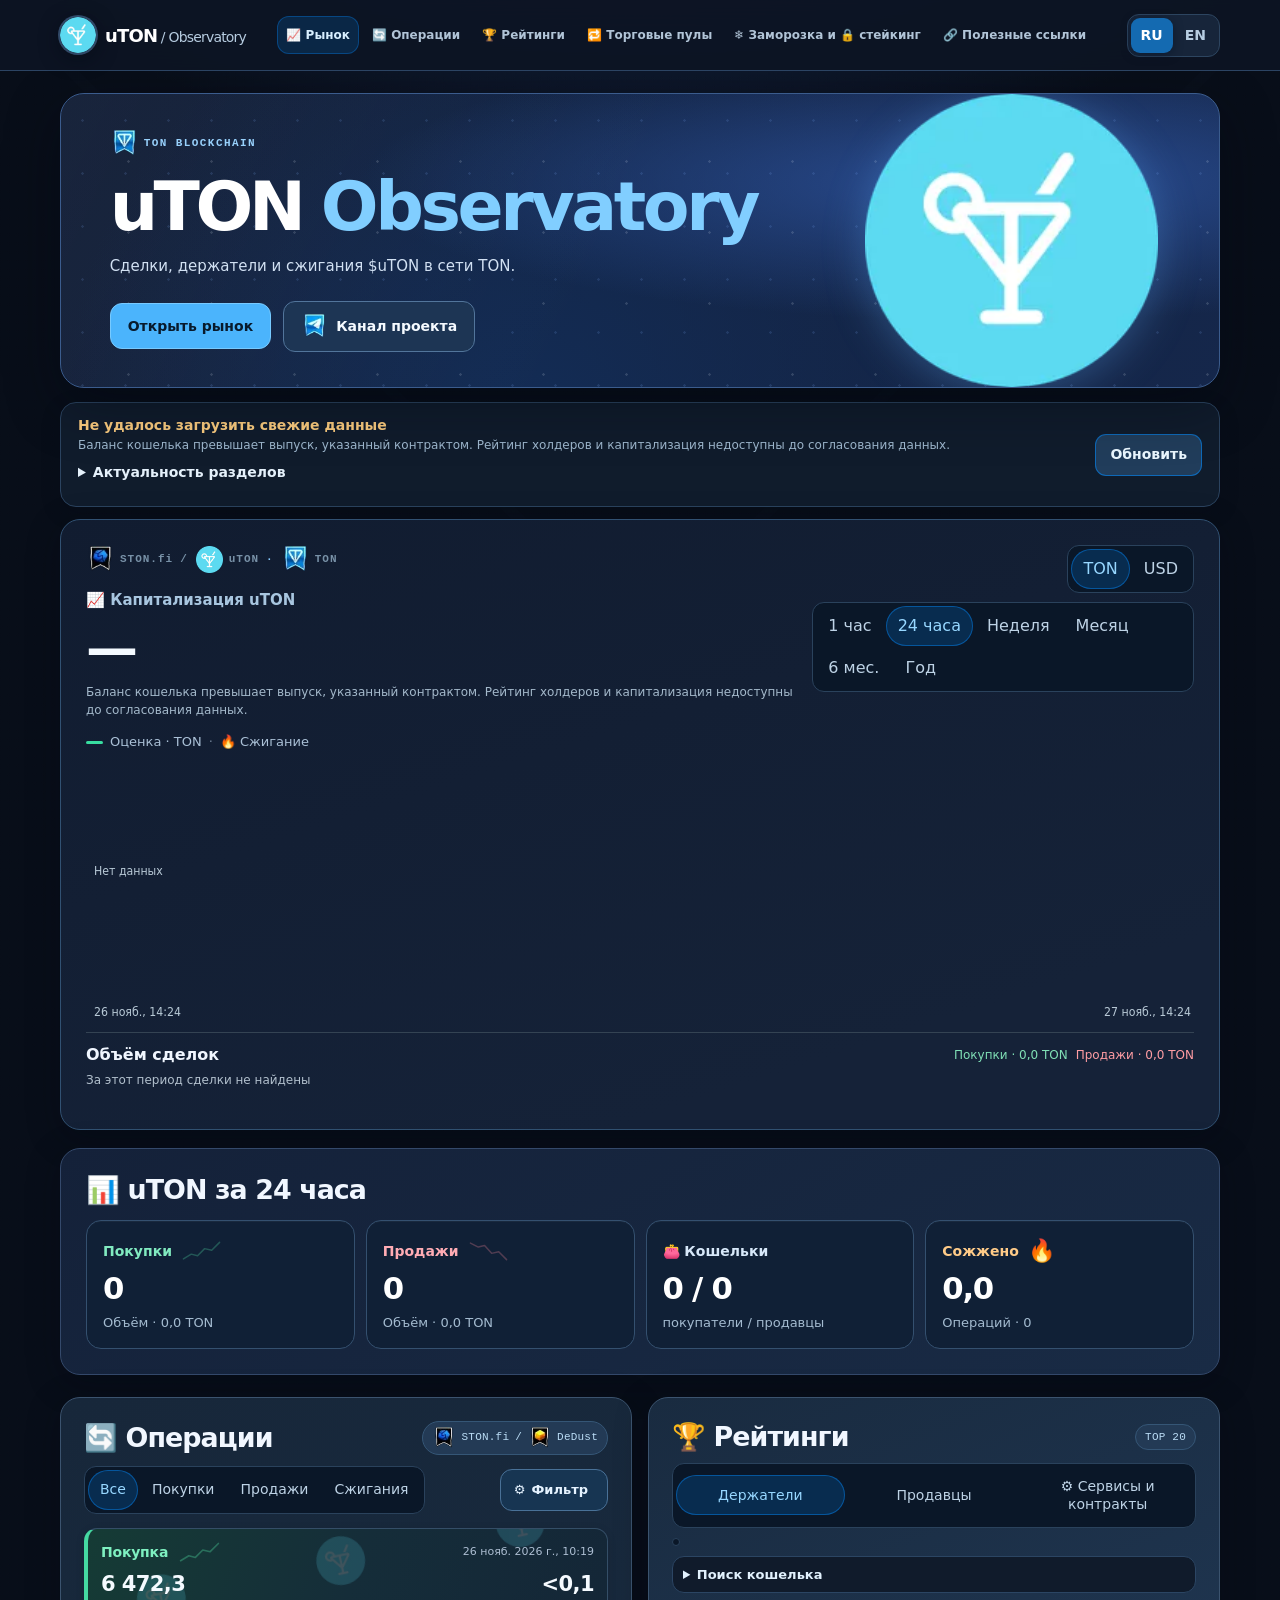
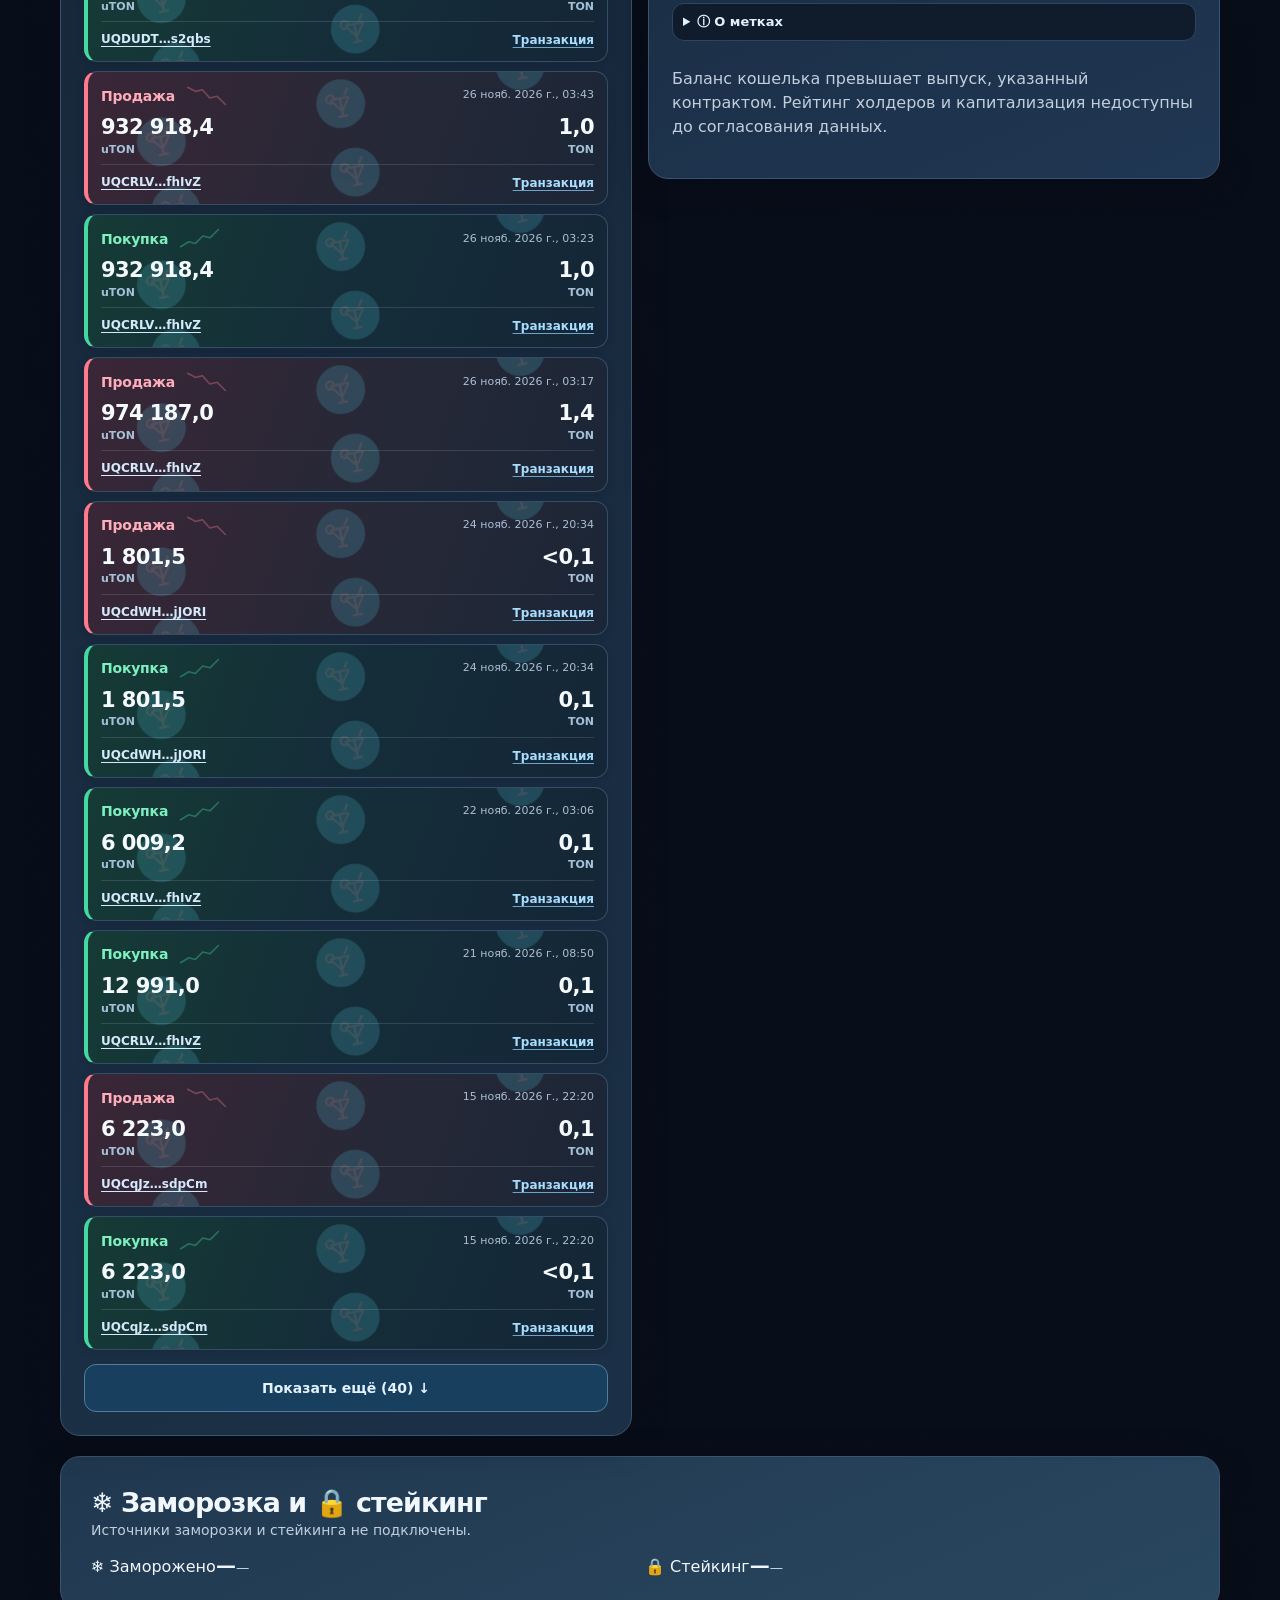
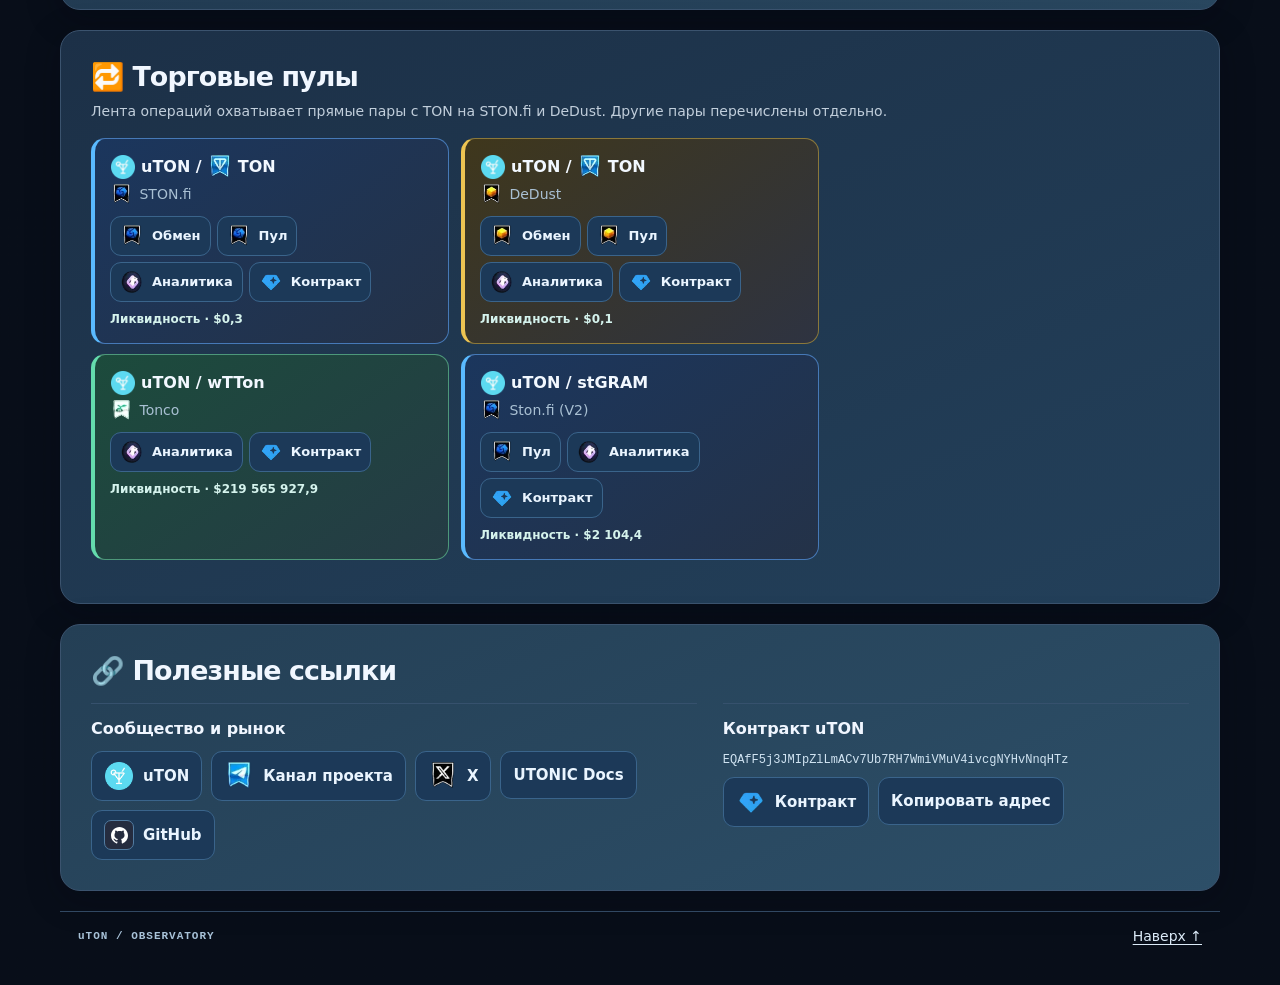
==== commit bfb9a1e3: "Refresh uTON snapshot" ====
--- a/index.html
+++ b/index.html
@@ -1145,7 +1145,7 @@
 <section id="links" class="panel resources"><h2 data-t="links"></h2><div class="resourcesGrid"><article><h3 data-t="projectResources"></h3><div class="resourceList"><a href="https://utonic.org" target="_blank" rel="noopener noreferrer">uTON</a><a href="https://t.me/utonic_uton" target="_blank" rel="noopener noreferrer" data-t="projectChannel">Канал проекта</a><a href="https://twitter.com/UTONIC_uTON" target="_blank" rel="noopener noreferrer">X</a><a href="https://docs.utonic.org" target="_blank" rel="noopener noreferrer">UTONIC Docs</a><a href="https://github.com/Freebielife/UTON">GitHub</a></div></article><article><h3 data-t="contractLabel"></h3><p class="contract" id="contractAddress"></p><div class="resourceList"><a id="contract" data-t="exploreContract"></a><button id="copy"></button></div></article></div></section>
 <footer><span>uTON / OBSERVATORY</span><a href="#top" data-t="up"></a></footer></main>
 
-<script id="snapshot" type="application/json">{"schema":1,"token":"EQAfF5j3JMIpZlLmACv7Ub7RH7WmiVMuV4ivcgNYHvNnqHTz","updated":1795753063,"errors":["burns","holders"],"refreshStatus":{"holders":{"attemptedAt":1795752968,"ok":false,"error":"HolderSupplyMismatch","lastSuccess":null},"burns":{"attemptedAt":1795752968,"ok":false,"error":"ValueError","lastSuccess":1795661520},"zeroBurns":{"attemptedAt":1795752968,"ok":true,"lastSuccess":1795752968},"trades":{"attemptedAt":1795752968,"ok":true,"lastSuccess":1795752968},"rates":{"attemptedAt":1795752968,"ok":true,"lastSuccess":1795752968},"pools":{"attemptedAt":1795752968,"ok":true,"lastSuccess":1795752968},"identity":{"attemptedAt":1795752968,"ok":true,"lastSuccess":1795752968},"badges":{"attemptedAt":1795752968,"ok":true,"lastSuccess":1795752968},"domains":{"attemptedAt":1795752968,"ok":true,"lastSuccess":1795752968},"fragmentNumbers":{"attemptedAt":1795752968,"ok":true,"lastSuccess":1795752968}},"serviceRegistry":{"asOf":1795752968,"source":"https://github.com/tonkeeper/ton-assets/blob/main/accounts.json","sha256":"4286bd47e11399901a7d713c9e98a5dba17300d76fe272f4f5d46110a84f4e2e","entries":{"0:ad8afecfacc248996885d8be6824280f9f3a7e54c2f6080b7971b9f556c280c4":"Crypto Bot","0:dddcd3cdad60af4c0d69389f567ad51d0c263fa4968d655ab424c69aadaf9322":"Wallet Bot 1","0:436a76c2794a88e3fbfec6b9c0374fc8db046f10868b835420d9937973a665d4":"Wallet Bot 2","0:6e814e6450e8c578067bb656298fb4d01397dd15018d7f34dc369eaba4c2111c":"Wallet Bot 3","0:5f00decb7da51881764dc3959cec60609045f6ca1b89e646bde49d492705d77f":"OKX 1","0:f15db2c62cd86aff0860d39c491fc73a31395fafeb5945e644498562260c782e":"OKX 2","0:e7e86da08742ed933434ffeb8f08a63c7e100ee842e25f599a9cbf0891574a6c":"OKX 3","0:0338def34b84c6ee9134a04ab1601450be446340a37ae259de57cb37bdb590cd":"OKX 4","0:a30a49ec725e9f57244b66af4c2da7ab76004b4fce80d3a34b1cd0c37762abce":"OKX 5","0:24da1e7b8da901e5b3dd0f98c397feb6e5a5ea483195a8b6bd0682cf2c5327ae":"OKX 6","0:7f2e84c723d8b6b6b1aacf810c8c26ab23c22022b464b87104b2d3065b0ea70b":"OKX 7","0:854ec4521efd52ad43bcf1988e4c44ebdf9a26ad18fa51abfdb685fc3b348a5c":"OKX 8","0:f9bdc0de461c1a2e002fada9550bbb095c8f9f73668d70c517a9cc7e050f8e5a":"OKX 9","0:9b9b739de2527ae72d21083f5198d710c7288453b4733e57ecadb2e189ac829c":"OKX 10","0:b31535e934db05bbc220267467903c8108bdabcbc2a06588838b726ddf589ef0":"FTX","0:57eb74407604a19f7e04005315ef70aeb7b675e6551977586756f6baf12125ee":"MEXC 1","0:1c7bd690f4f93de8b93db5790129dab65926c6e1fc9b57380089db5529516630":"MEXC 2","0:d887d0e2d1c4fc4126e71c970d33ab1896940000eae703bb1ab6cecc830777e3":"MEXC 3","0:7994848c1fcbcbc57a6a5a987b66eb424b8b54e10759b6b514a66b600c2b0eef":"EXMO","0:8d195793baad9a08c46dc353aebe999341dabd07721b9725f19e18abc3d10d92":"EXMO Cold Storage 1","0:26ab8ae763a3a7c3067d882b7b01cd5d37254cb8768f57b6a47c00028effc7b8":"EXMO Cold Storage 2","0:0130c77346e9ed82df677d107ad6a775c11f9c18f6a05c0dd17906b355850dad":"EXMO Deposit","0:342a359e38357c083968129fddddf049ef5c47315bfbef27505a356bf9f02d65":"CoinEx","0:555f3053e257130374bb831ae0e219e5e5f9ec0ca8f8a0d133369d3d690c64c2":"Huobi Deposit","0:85af78e8d035e920117cda654615cdf371d464480b629e110d3c5310d85ab362":"Huobi","0:80d4123841167ca989ac912443cc99a4b9c1a87584536427ff6fd85c92395ae9":"Kucoin 1","0:b37e57033db21d10b950e6143b658c10c3bf425bd193025960aef7f22dbcf4fc":"Kucoin 2","0:07ce60b7e5f255a88c3707f3fbc79e2cf924ed6b4b7d09c6324f0ba2338a48fa":"Kucoin 3","0:a14b1f452385b2bb984ad2c4441e1d23cae071fdfc096dfba53ebba3b6ff1d10":"lbank.info","0:75726a716f747e60b0371cb0d5d35471e8e1e931003fecc3a0961a8bd82c09c7":"xRocket Bot Cold Storage (Old)","0:c1dc654b598ab84cda4f12372efed8907cedf0901865a58649087373e01b1c24":"xRocket Bot (Old)","0:45614fee399c43d77bb597558791831bc0ee31754cbb2b5b1fbf5a3488ed9940":"xRocket Bot Cold Storage","0:011a8f0a0b36b779af033473274966666d1cd6fb4e77df679375fbd6f970d012":"xRocket Bot","0:c3f1da8ecda8f8cd42bace224ea3f1b6971eaa7f54c492d4d190527b4f573f7c":"Bybit 1","0:4a1f3ebcc66bdcefa90245bdf541a50ada1c688a487534b1587abffd93038834":"Bybit 2","0:cd525c15904d7b4027eae08b318624260f371ce8c9f4fcca0cdb7b583854107c":"Bybit 3","0:ae62a192da96e266161a702cc9f6de91c0c3441f17ceba51bc442dfb2031a30a":"Bybit 4","0:e3ce05c4da977132c24a3b102da8b5fbf2ea9173337b49de346e4a4b057f7579":"Bybit 5","0:e33ef85d174eb457c072d1ee10215b69ab9b64192f7421302ab1c8e26b7ad4bd":"Bybit 6","0:7f97f36dda3f7dedc9e12f8c09c4f89e7fbc17527ab3f67de4c3b155297a56e4":"Bybit 7","0:7d133d4e425c8e00de015513a44e66e6d163b21e71720aec7579965e5de28c55":"Bybit 8","0:f2dc1860686cd658987e2bed8216532d8c004460dadea907cc7d4ad7236c496b":"Bybit 9","0:4a1c20bc9a6f9294f75f1c87a7f383a8b73a483a2e6dcb3630ddbe78b3ccad00":"Bybit 10","0:008bb088e81e38d583826901093567027cc1575ec744ac354fa4eeec302d166d":"bit.com","0:1882478daef1b7ed200cbbdc201bd4ed0b24c2e5f1a4c7c15aeb7e3b1a759193":"Coinone Deposit","0:a4d2072b1edc1355fc7fbee0095beec7889a2d3cfaa9edcf2ce9e128631abbd6":"Coinone Withdrawal","0:f3f4ed0913ab555d023745058f1a6c55a49d4876593cb9bdab1f780a99b185bc":"Paribu","0:f9873509de5a2f97f7b2805f5f7aafab447f43c91e751cc8efabc6d2ea09d78a":"BingX","0:b496b8f73b469ff06a2d89e62c4d70a103fc228c821537b49dff092060bc281f":"Gate.io","0:60ff0b28e2b3839bef250a81be9f2e78a6265b980ec5d24df4e44bbff2c3fb25":"TIDEX","0:23eef28b6da5a368d6c0b8028fd5ed47c26758676bc9db1b5653caaadc969f91":"CWallet","0:00ffafa9fb3d4f837824436d19953c792be6632af73a9b82c4dc69ca07195087":"Matrixport","0:b58c73481f25a280f9705ab3424be850614d823256263ecfa049fa9fb917720d":"QMall","0:00b402b789e5626e1c61b50c5dbe2024426e92f16c0c2fb735396df96046b5fa":"BIT","0:2c54797319837b4c6d014fc991c1a8d4294dfd4d6cec4937e370f1f27db0423f":"Bitforex","0:6a5a76a1538cf9596590ec3708470649c342624bf92e63a6a7a15254ededa904":"Bitfinex","0:59b065c5d66261a5317660e96eee476aa6a11b749bdcbe8c0d1f3dbf24200d1c":"OMPFinex","0:3cd5ad54b190a71caab984b0f210e3742c7f2147b7e9073377d7c6b470017362":"Bitrue","0:6c53cd87cc0d33486db42c1c7fc03dfaeb2f7b815afc368ab1aee567edda3f72":"Coinspot","0:9a582c23266b8ea47eb71118a3c040d42b230b2266fecffe2d3cd390c0922c35":"BigOne","0:dd528505af15c6e5206bdd8f6c9a3b541f80ca98ae8a5066ab3ff8de1ff5e678":"Farhad Exchange","0:2b6f3cda567c385f0645486f3c665a451f56b2969d1be57d86eb77c6077a81d1":"BitTime","0:cdf7f0d7c09036f064272e3c429ed570be49ef29eb3a735b64bbc17915073732":"Bitget","0:e9c0a24ffaa6aa4f228890e71ae9550bfc53a6c57e643bc31c240e18727ac1ce":"Bitget2","0:336502faf83ef5b532d315ba71450b661c90e83fce64d8bc1fd2bf642f3555d9":"Bitget3","0:b308c7f9b4f596f6250175885972549871b05c70ed3619fd5a939401eea972e4":"Bitget4","0:e2d1df206b372db1f3b890e60d185b67aa0c9f1b6b6ff60a05091c8c01b40ac4":"Bitget5","0:7a0dc94da9f48b968dfb87be38d4fab7286288db7a04d3081feee177376d9089":"Bitget6","0:8785ef5ebb0fd24c6911d10f43c00961e9748fa54297a1ac517e3c5fe76bb0be":"Bitget7","0:213b6804c2082135a4a803da8e3b30cfed51aee9af2ad2100334b7f4711d3bcc":"Bitget8","0:573dfe99490a041703e977e4724135c5b8bea0bea67839612247451ca9d5c4cb":"Bitget9","0:de2519a527de7e1d4c1028bdb74e022b28a6e370e4fec3fc27d8d971308f99bb":"Bitget10","0:06476e580e250d0abec5c365a711833483c581d57b908be37d56bdb0e338c312":"Bitget11","0:c9959a997e1d4e4383d8db37b86d2101ce78dcf1f1b3904d9888fe572ef0efd4":"Bitget12","0:c07e51e5b694937758f45f4003071c84f4c4a68bdb168a22c3d6c8b89cd6186f":"Bitget13","0:1797a5c4c50a2b312ce9927ff6f12efd3b0b58ff311445118c2d2e64312b5d79":"Bitget14","0:6083005b354ab1c4785aa8ce8293ee5c9c182e9248f27e9c9074f35c16342083":"Bitget15","0:f99b14600ae44d2f12b178e8c6eabd78892ae82c5e45b6898f9deb7eb203f9c4":"Binance","0:8e91b50381c36dd42accdb51f5cb5d96848568b4924f8079b1a5ae7e10f43eda":"Binance Hot Wallet","0:ca1d9edeef40b3a9dbd9082f3767859547c3ce0bf641d09d58e33a3cf06fb309":"Binance Hot Wallet","0:a2faca7adfebd5c5970108d1f79065cef32b0c143fb13489066b684cdd7ee95c":"BitMart","0:5d5a830e48214791f4ab5352900c624d3bff3c5efd630196b180158eb789990f":"Nobitex","0:cad898b200a0934ee416c2039bbf3f5d7f1a323172875b3c19d378a6f540f7b1":"Nobitex","0:4532d5bcdfb05d3275cbf255bc91c3635cd48d63b719441581c5542a4750fdf5":"Nobitex","0:a32d52ced80a23fe4fe90ba94593ef686de03f9fbdaa069e642826a95234b982":"Nobitex","0:fac8ffcb6f89572a1232d59e91c65909ae408663fd2ceaecd35f35b5e9d670f4":"Bitpin1","0:c14ce5d772539be26fde315a505a1e0514104e76eef776f0b845e57df0557ddb":"Bitpin2","0:dd36441bf4aa8a6a6ecfd763efde1eb82dd86bdcfb1456b45ff4b73f87657184":"Bitpin3","0:402f5d4f4f8bea7b0bd511b9d3771834c1a22bbbbc8a326035eb07aa24f5c9f9":"Crypto.com","0:ca6e8f2a3dfc875b8673d8677f3818c4b8c02d1aa481a86a0c61bd09f8269f1d":"Foxbit","0:60def37fb0e6f41b18a73c2496d96b25442344864ca0ed97189a6f37e2439c56":"Richamster","0:97ad93444915089e812238ff10abe9066d0b03ea3dba2a8630fb9c9f88aa455c":"Wallet in Telegram","0:1f5806c73d03bbc96eb7eebf16067f1f2e8e270cfa16d57001aa9eaf7456f008":"Wallet in Telegram","0:1b44ec553616b0e4551037038834bdf0bdaa1f0440e10f3331d9841585612a68":"Wallet in Telegram","0:cf06c94efdae26faaa1d85092fc4daee78eba09e69c36dac051c1d8ffde35f40":"Wallet in Telegram","0:91887059ba56a03790b0696d7a402ac0691dff62fcd398e813f97d3b2736fa58":"Wallet in Telegram","0:6db0f022632b6269f0d4dbf8ea60a8448bbc2bcfc6812e31af8cc6405c268af7":"Wallet in Telegram","0:dd6ff02c59634745529b99a8d5beeea9f6c38a9188e6a7e96a424e3820c8ac0a":"Wallet in Telegram","0:023895aef955024920a291c6f3715e291df1b3dd254eafa8b09e21a2d58d5897":"Wallet in Telegram","0:f5066318091a8cfb530ec732104ce38f7783d92a6679ffcc0ce0960b0e94c7d0":"Wallet in Telegram","0:0c5684355f5410a923fb7dd59314905dc7ff157b28c9130671c7a4f17007e898":"Wallet in Telegram","0:23fe558cdf44249381aef36472e64a5072a24ba97fb61b2f5791da6013aec92d":"Wallet in Telegram","0:b7be71ac1b40e436db36721d9c20e82d44e78fc1e86a8ad15e00b1cc16831dcf":"Wallet in Telegram","0:55b7223f04dd1f2e1b3f28e4ad628fe6cab60004f280fb0a58cd27fc590b2eac":"Wallet in Telegram","0:659dbf460831a72795c4a9a9872fb4a3e7fd302783068dae53e8f2a5c150084a":"Flipster Deposit","0:d0a6eb95408e95ce97b0ca597fc523ff4809523635e8f519e00fdcbdf42f0c54":"Flipster Withdrawal","0:ec85cfc7fd1009362e421b5a0141f510d6540107ab73e7829fda1ef9e97a75e3":"CryptoBot","0:817438e5b0e6eb113ab74d73fc95f7ec19247dbe6ee27a42c3d0164d614c3ca1":"Ourbit","0:66a1e72196d64d6faf48fa4b2ea861f67b0484d2d14a59caf701d8c286ce44e5":"OKX 11","0:419712bc541c4489d6f1c38a105722d293b8847fd54f2717ad69142911b8be5c":"Bitfinex 2","0:6c25b5f2fe5ef1a6a1978f611f61a50883fd50a0822b19176445fca931823263":"OKX 12","0:14de4b02647941779108b7b99be85596260ccde813351000055d744dd8aba04c":"CoinEx"}},"identity":{"byWallet":{"0:912d575c3bda018ca864263ffea5d40ae2f80eb29e401c45b69c82b34b905f84":{"checked":1795730209,"domain":null,"linkedDigits":[],"role":null,"activated":1719858725},"0:aa2730a0a8243cb11dac8fe40594160b392090c407c12a8d9343785c08342c76":{"checked":1795730209,"domain":null,"linkedDigits":[],"role":"unclassified_contract","activated":null,"serviceCategory":"contract","roleSource":"https://tonapi.io/v2/accounts/0:aa2730a0a8243cb11dac8fe40594160b392090c407c12a8d9343785c08342c76"},"0:612f1f70d72093fb0397bf2c879317ff03e66d66057518e05ffa72f39408ceca":{"checked":1795752968,"domain":null,"linkedDigits":[],"role":null,"activated":1792548542},"0:df3a34f823946b892f20fce1f9748f10429729ef9b371d47137cdd1de89d1baa":{"checked":1795696514,"domain":null,"linkedDigits":[],"role":null,"activated":1791444050},"0:9d5879fe1ca8c2d7482a2e1e8b950143e631f2e51b9fe48f6975a4e70a8ae324":{"checked":1795752968,"domain":null,"linkedDigits":[],"role":null,"activated":1794586581},"0:d40d3798e0885771828110b5557c3feac243a913e8e4ec9d59ab39bc37f1ecda":{"checked":1795752968,"domain":null,"linkedDigits":[],"role":null,"activated":1792698513}},"asOf":1795752968},"engineVersion":"1.3.0","methodology":{"valuation":"last observed swap in primary_pool times CURRENT total supply; not circulating market cap","primary_pool":"EQCmJw5kZna-dW9J0uuV9mVTP91rITLNuAE9uIZzElLJTFUK","sellers":"sum of successful supported native TON swap sales; service roles excluded","holders":"balances excluding known services and identified contracts; unclassified accounts may remain until verified","burns":"accepted burn notifications and zero-address transfers shown as distinct evidence","usd":"historical TON/USD rate from CoinGecko","history":"incremental confirmed swaps; missing intervals remain partial"},"burns":{"asOf":1795661520,"since":1794858951,"rows":[]},"zeroBurns":{"asOf":1795752968,"rows":[]},"trades":{"rows":[{"kind":"buy","time":1795688370,"tx":"75ba038779792a041bb25a928effd7809f2ab1d1ece890480fd819f19cd93fb4","lt":"119185417000001","wallet":"0:d40d3798e0885771828110b5557c3feac243a913e8e4ec9d59ab39bc37f1ecda","tokenAmount":"6472.290672612","ton":"0.001","dex":"STON.fi","pool":"EQCmJw5kZna-dW9J0uuV9mVTP91rITLNuAE9uIZzElLJTFUK"},{"kind":"sell","time":1795664605,"tx":"953b212a8c676b13bf06fa78e873e9b729eb64e95c0074ecf758327c7f8e81e7","lt":"119125944000007","wallet":"0:912d575c3bda018ca864263ffea5d40ae2f80eb29e401c45b69c82b34b905f84","tokenAmount":"932918.382891856","ton":"0.998287286","dex":"STON.fi","pool":"EQCmJw5kZna-dW9J0uuV9mVTP91rITLNuAE9uIZzElLJTFUK"},{"kind":"buy","time":1795663384,"tx":"9351b684ece8f32b259951407ed7393d0498f383def7b45225754e3f008f08df","lt":"119122890000009","wallet":"0:912d575c3bda018ca864263ffea5d40ae2f80eb29e401c45b69c82b34b905f84","tokenAmount":"932918.382891856","ton":"1","dex":"STON.fi","pool":"EQCmJw5kZna-dW9J0uuV9mVTP91rITLNuAE9uIZzElLJTFUK"},{"kind":"sell","time":1795663074,"tx":"b587a9105e9c3b1592298178adb92935ab9a506028682dad81d1bd09a87d5526","lt":"119122115000015","wallet":"0:912d575c3bda018ca864263ffea5d40ae2f80eb29e401c45b69c82b34b905f84","tokenAmount":"974187.025891433","ton":"1.402321623","dex":"STON.fi","pool":"EQCmJw5kZna-dW9J0uuV9mVTP91rITLNuAE9uIZzElLJTFUK"},{"kind":"sell","time":1795552473,"tx":"33eb6c3ce7abb914961f133a3600019108c9cc5fb688863fc5712abcaccf6181","lt":"118845338000018","wallet":"0:9d5879fe1ca8c2d7482a2e1e8b950143e631f2e51b9fe48f6975a4e70a8ae324","tokenAmount":"1801.489814362","ton":"0.049893666","dex":"DeDust","pool":"EQCfYrAZUFLwFhUHWvU63PS0FBIh5CePWEho6T2TDgoGok50"},{"kind":"buy","time":1795552448,"tx":"a4e0507bcfa0e93097af1a1bf0198452f9b0bba396d0d14ca3fdd5813eb2c223","lt":"118845276000001","wallet":"0:9d5879fe1ca8c2d7482a2e1e8b950143e631f2e51b9fe48f6975a4e70a8ae324","tokenAmount":"1801.489814362","ton":"0.05","dex":"DeDust","pool":"EQCfYrAZUFLwFhUHWvU63PS0FBIh5CePWEho6T2TDgoGok50"},{"kind":"buy","time":1795316789,"tx":"107435a858bd290da87b29327c41a14fb8d37825b7fac00177bd7b538bd71032","lt":"118255508000001","wallet":"0:912d575c3bda018ca864263ffea5d40ae2f80eb29e401c45b69c82b34b905f84","tokenAmount":"6009.217673276","ton":"0.0786","dex":"STON.fi","pool":"EQCmJw5kZna-dW9J0uuV9mVTP91rITLNuAE9uIZzElLJTFUK"},{"kind":"buy","time":1795251030,"tx":"0c15370046641203acb77aa910d09abd3589c804a1730ad0ce1e7f843d07d9ac","lt":"118090956000021","wallet":"0:912d575c3bda018ca864263ffea5d40ae2f80eb29e401c45b69c82b34b905f84","tokenAmount":"12990.95992298","ton":"0.145","dex":"STON.fi","pool":"EQCmJw5kZna-dW9J0uuV9mVTP91rITLNuAE9uIZzElLJTFUK"},{"kind":"buy","time":1794781257,"tx":"cfee4437dca3ed359fca75ed0f7e97fe75968d96460612f324b78314357ec19b","lt":"116915317000001","wallet":"0:aa2730a0a8243cb11dac8fe40594160b392090c407c12a8d9343785c08342c76","tokenAmount":"6222.985308136","ton":"0.019443648","dex":"DeDust","pool":"EQCfYrAZUFLwFhUHWvU63PS0FBIh5CePWEho6T2TDgoGok50"},{"kind":"sell","time":1794781257,"tx":"cc3167db71b1fe1dc4b67c113348d03db5f5fac5664efbc2e4404109b501677c","lt":"116915317000001","wallet":"0:aa2730a0a8243cb11dac8fe40594160b392090c407c12a8d9343785c08342c76","tokenAmount":"6222.985308136","ton":"0.065377561","dex":"STON.fi","pool":"EQCmJw5kZna-dW9J0uuV9mVTP91rITLNuAE9uIZzElLJTFUK"},{"kind":"buy","time":1794771724,"tx":"8792c44aa2dccb224f380c61f11bbffdf77be46205cacd430acbdd786c6ed021","lt":"116891460000033","wallet":"0:612f1f70d72093fb0397bf2c879317ff03e66d66057518e05ffa72f39408ceca","tokenAmount":"1.000976065","ton":"0.000000975","dex":"DeDust","pool":"EQCfYrAZUFLwFhUHWvU63PS0FBIh5CePWEho6T2TDgoGok50"},{"kind":"buy","time":1794251730,"tx":"c2c3283000c5580bef39e64fd7596cddeb3e82baad755ab022efee73e5c765e4","lt":"115590221000037","wallet":"0:912d575c3bda018ca864263ffea5d40ae2f80eb29e401c45b69c82b34b905f84","tokenAmount":"6645.580806739","ton":"0.07","dex":"STON.fi","pool":"EQCmJw5kZna-dW9J0uuV9mVTP91rITLNuAE9uIZzElLJTFUK"},{"kind":"buy","time":1794251689,"tx":"def4477faf2a2e451828543041f871ff3af5904f8f0be98e347ec81068ee3ff4","lt":"115590118000005","wallet":"0:912d575c3bda018ca864263ffea5d40ae2f80eb29e401c45b69c82b34b905f84","tokenAmount":"7043.821502809","ton":"0.067","dex":"STON.fi","pool":"EQCmJw5kZna-dW9J0uuV9mVTP91rITLNuAE9uIZzElLJTFUK"},{"kind":"buy","time":1794248393,"tx":"3908294855fe340de3a4229f37460397dceaf7f8ecdc69f49a9fd0bf5a41306f","lt":"115581871000001","wallet":"0:912d575c3bda018ca864263ffea5d40ae2f80eb29e401c45b69c82b34b905f84","tokenAmount":"7296.583644931","ton":"0.063","dex":"STON.fi","pool":"EQCmJw5kZna-dW9J0uuV9mVTP91rITLNuAE9uIZzElLJTFUK"},{"kind":"buy","time":1794248332,"tx":"a98e869d5f91022dd78dd589a57f714f9b154e85fe6dc6ca7c0f61d8cb22721e","lt":"115581720000001","wallet":"0:912d575c3bda018ca864263ffea5d40ae2f80eb29e401c45b69c82b34b905f84","tokenAmount":"7690.66625474","ton":"0.06","dex":"STON.fi","pool":"EQCmJw5kZna-dW9J0uuV9mVTP91rITLNuAE9uIZzElLJTFUK"},{"kind":"buy","time":1794248290,"tx":"d8db7fb59e655119c035555331ae432e8a161aab5ab2a30d0cecab5bb191ab3d","lt":"115581614000001","wallet":"0:912d575c3bda018ca864263ffea5d40ae2f80eb29e401c45b69c82b34b905f84","tokenAmount":"8086.358311559","ton":"0.057","dex":"STON.fi","pool":"EQCmJw5kZna-dW9J0uuV9mVTP91rITLNuAE9uIZzElLJTFUK"},{"kind":"buy","time":1794120498,"tx":"d99c152a5be247031bbd7c984cf051a4067c0073dd96e0059be1917c5237117e","lt":"115261894000010","wallet":"0:912d575c3bda018ca864263ffea5d40ae2f80eb29e401c45b69c82b34b905f84","tokenAmount":"7819.183660565","ton":"0.05","dex":"STON.fi","pool":"EQCmJw5kZna-dW9J0uuV9mVTP91rITLNuAE9uIZzElLJTFUK"},{"kind":"buy","time":1794120456,"tx":"e0375782af712e22e260dcfd92bb835d7635db1127b4f03dfabe2acd733d35e5","lt":"115261789000015","wallet":"0:912d575c3bda018ca864263ffea5d40ae2f80eb29e401c45b69c82b34b905f84","tokenAmount":"8966.875709695","ton":"0.052","dex":"STON.fi","pool":"EQCmJw5kZna-dW9J0uuV9mVTP91rITLNuAE9uIZzElLJTFUK"},{"kind":"buy","time":1794120396,"tx":"3dbefebfa5c6e617b4e8cfe9052915b2bd8ff7f839145d1edc43a78eed40e956","lt":"115261639000005","wallet":"0:912d575c3bda018ca864263ffea5d40ae2f80eb29e401c45b69c82b34b905f84","tokenAmount":"9353.153999233","ton":"0.049","dex":"STON.fi","pool":"EQCmJw5kZna-dW9J0uuV9mVTP91rITLNuAE9uIZzElLJTFUK"},{"kind":"buy","time":1794101459,"tx":"0a147c106b3225074557cb4d11c2efabba81d7050984921ff0256296284a458f","lt":"115214257000001","wallet":"0:912d575c3bda018ca864263ffea5d40ae2f80eb29e401c45b69c82b34b905f84","tokenAmount":"9931.118198944","ton":"0.047","dex":"STON.fi","pool":"EQCmJw5kZna-dW9J0uuV9mVTP91rITLNuAE9uIZzElLJTFUK"},{"kind":"buy","time":1794101405,"tx":"c61819ddb72c530a6922da649c6fdf51f30267660cbf34b8c8e59f14c9169a68","lt":"115214122000008","wallet":"0:912d575c3bda018ca864263ffea5d40ae2f80eb29e401c45b69c82b34b905f84","tokenAmount":"9309.631692547","ton":"0.04","dex":"STON.fi","pool":"EQCmJw5kZna-dW9J0uuV9mVTP91rITLNuAE9uIZzElLJTFUK"},{"kind":"buy","time":1794101060,"tx":"fe7a992f6e0c3e32c5c66dd0f7d5a43e58e080b55703dbc027416f7a0953a782","lt":"115213259000003","wallet":"0:912d575c3bda018ca864263ffea5d40ae2f80eb29e401c45b69c82b34b905f84","tokenAmount":"9953.179621824","ton":"0.039","dex":"STON.fi","pool":"EQCmJw5kZna-dW9J0uuV9mVTP91rITLNuAE9uIZzElLJTFUK"},{"kind":"buy","time":1794101034,"tx":"5deab2531d54ef0e06af1e4d13ed7b04284ae875849b3ab65126ee389187f4f9","lt":"115213193000019","wallet":"0:912d575c3bda018ca864263ffea5d40ae2f80eb29e401c45b69c82b34b905f84","tokenAmount":"10949.444104305","ton":"0.039","dex":"STON.fi","pool":"EQCmJw5kZna-dW9J0uuV9mVTP91rITLNuAE9uIZzElLJTFUK"},{"kind":"buy","time":1794101004,"tx":"6996a078efacda372057ea69f2f6ad92fb00394ddf5307100aa599cf7741c077","lt":"115213119000021","wallet":"0:912d575c3bda018ca864263ffea5d40ae2f80eb29e401c45b69c82b34b905f84","tokenAmount":"11776.966531036","ton":"0.038","dex":"STON.fi","pool":"EQCmJw5kZna-dW9J0uuV9mVTP91rITLNuAE9uIZzElLJTFUK"},{"kind":"buy","time":1794100976,"tx":"7f67628c280e6f3aff888e39cd4a8e2f9866bbacf4e0ade5cd38f38d9feec0e0","lt":"115213047000003","wallet":"0:912d575c3bda018ca864263ffea5d40ae2f80eb29e401c45b69c82b34b905f84","tokenAmount":"12688.342435359","ton":"0.037","dex":"STON.fi","pool":"EQCmJw5kZna-dW9J0uuV9mVTP91rITLNuAE9uIZzElLJTFUK"},{"kind":"buy","time":1794100933,"tx":"91bd868ff4910e1dd7a40af767e8c967cb512c1c22cc4d8dc01fc7a37a0a86af","lt":"115212940000070","wallet":"0:912d575c3bda018ca864263ffea5d40ae2f80eb29e401c45b69c82b34b905f84","tokenAmount":"11310.183890191","ton":"0.03","dex":"STON.fi","pool":"EQCmJw5kZna-dW9J0uuV9mVTP91rITLNuAE9uIZzElLJTFUK"},{"kind":"buy","time":1794070991,"tx":"93ed4fc7444e830aa12041b0bf1850a9b776f2d6cdd2ca180de07c852bd36953","lt":"115138043000018","wallet":"0:912d575c3bda018ca864263ffea5d40ae2f80eb29e401c45b69c82b34b905f84","tokenAmount":"28471.431684633","ton":"0.065","dex":"STON.fi","pool":"EQCmJw5kZna-dW9J0uuV9mVTP91rITLNuAE9uIZzElLJTFUK"},{"kind":"sell","time":1794050207,"tx":"f1d472350dc8f014cae30c373c20ebcc7b2c0d1543ce420c51c65d31658d1269","lt":"115086047000046","wallet":"0:df3a34f823946b892f20fce1f9748f10429729ef9b371d47137cdd1de89d1baa","tokenAmount":"100000","ton":"0.309788543","dex":"STON.fi","pool":"EQCmJw5kZna-dW9J0uuV9mVTP91rITLNuAE9uIZzElLJTFUK"},{"kind":"buy","time":1794032467,"tx":"e8485d541a8ff90136f36b8b1832abf3f273e173a21c7d7080f648dd9a8fe32d","lt":"115041651000010","wallet":"0:912d575c3bda018ca864263ffea5d40ae2f80eb29e401c45b69c82b34b905f84","tokenAmount":"9121.594382574","ton":"0.041","dex":"STON.fi","pool":"EQCmJw5kZna-dW9J0uuV9mVTP91rITLNuAE9uIZzElLJTFUK"},{"kind":"buy","time":1794032442,"tx":"1cca3df5e651b32da777d0a082c2cc2d64e3b02282935d4e8e41b21691790490","lt":"115041589000001","wallet":"0:912d575c3bda018ca864263ffea5d40ae2f80eb29e401c45b69c82b34b905f84","tokenAmount":"9964.659588448","ton":"0.041","dex":"STON.fi","pool":"EQCmJw5kZna-dW9J0uuV9mVTP91rITLNuAE9uIZzElLJTFUK"},{"kind":"buy","time":1794032279,"tx":"ec04a8ca8fb184154a1caa8285a8fe74c2b5f59820d22fd9c9fdbacf7720f7e9","lt":"115041182000001","wallet":"0:912d575c3bda018ca864263ffea5d40ae2f80eb29e401c45b69c82b34b905f84","tokenAmount":"10990.686761904","ton":"0.041","dex":"STON.fi","pool":"EQCmJw5kZna-dW9J0uuV9mVTP91rITLNuAE9uIZzElLJTFUK"},{"kind":"buy","time":1794018302,"tx":"0cc77b68060d974be67b7e20ff181e6238323ff0d90263ccb3833ea2d0f3987d","lt":"115006202000001","wallet":"0:912d575c3bda018ca864263ffea5d40ae2f80eb29e401c45b69c82b34b905f84","tokenAmount":"11617.022394983","ton":"0.039","dex":"STON.fi","pool":"EQCmJw5kZna-dW9J0uuV9mVTP91rITLNuAE9uIZzElLJTFUK"},{"kind":"buy","time":1794018260,"tx":"daadf5903da298154270748df838b6497304182ff8f61878b819777d1bfcefd2","lt":"115006097000001","wallet":"0:912d575c3bda018ca864263ffea5d40ae2f80eb29e401c45b69c82b34b905f84","tokenAmount":"12184.121795541","ton":"0.037","dex":"STON.fi","pool":"EQCmJw5kZna-dW9J0uuV9mVTP91rITLNuAE9uIZzElLJTFUK"},{"kind":"buy","time":1794018223,"tx":"b244e70083d6273c967117cabb30eafb4954413634a5eeb7dc2394264aa8c3c0","lt":"115006003000001","wallet":"0:912d575c3bda018ca864263ffea5d40ae2f80eb29e401c45b69c82b34b905f84","tokenAmount":"12736.462537138","ton":"0.035","dex":"STON.fi","pool":"EQCmJw5kZna-dW9J0uuV9mVTP91rITLNuAE9uIZzElLJTFUK"},{"kind":"buy","time":1794018182,"tx":"076bcd3897373d2f350fa931a22981e65fb2f00776a53f70e558adbe7e1ec223","lt":"115005900000001","wallet":"0:912d575c3bda018ca864263ffea5d40ae2f80eb29e401c45b69c82b34b905f84","tokenAmount":"13683.460038341","ton":"0.034","dex":"STON.fi","pool":"EQCmJw5kZna-dW9J0uuV9mVTP91rITLNuAE9uIZzElLJTFUK"},{"kind":"buy","time":1794018138,"tx":"dd1ff97dc6e2f7250c73b357d055d908dc104e1f3f26f0604ee5de40559eee9e","lt":"115005790000006","wallet":"0:912d575c3bda018ca864263ffea5d40ae2f80eb29e401c45b69c82b34b905f84","tokenAmount":"14251.228197969","ton":"0.032","dex":"STON.fi","pool":"EQCmJw5kZna-dW9J0uuV9mVTP91rITLNuAE9uIZzElLJTFUK"},{"kind":"buy","time":1794018090,"tx":"e3c19379ddf88a2b4e86450e46d53b22b234e7b3122331c0031186e38b9e3104","lt":"115005671000004","wallet":"0:912d575c3bda018ca864263ffea5d40ae2f80eb29e401c45b69c82b34b905f84","tokenAmount":"14250.026411154","ton":"0.029","dex":"STON.fi","pool":"EQCmJw5kZna-dW9J0uuV9mVTP91rITLNuAE9uIZzElLJTFUK"},{"kind":"buy","time":1794018061,"tx":"873eba2704d2bf167a8a7ad73edaca41927f0399597a1905be7f078e31460c2e","lt":"115005597000016","wallet":"0:912d575c3bda018ca864263ffea5d40ae2f80eb29e401c45b69c82b34b905f84","tokenAmount":"15722.925001058","ton":"0.029","dex":"STON.fi","pool":"EQCmJw5kZna-dW9J0uuV9mVTP91rITLNuAE9uIZzElLJTFUK"},{"kind":"buy","time":1794017974,"tx":"f2a8c2429dde1a37dc63235c25e7f7a1f765667046115eec4fa69496d50b8804","lt":"115005381000001","wallet":"0:912d575c3bda018ca864263ffea5d40ae2f80eb29e401c45b69c82b34b905f84","tokenAmount":"16803.845175442","ton":"0.028","dex":"STON.fi","pool":"EQCmJw5kZna-dW9J0uuV9mVTP91rITLNuAE9uIZzElLJTFUK"},{"kind":"buy","time":1794017900,"tx":"1febac22f1f6df53c4382ed0d8ccd2b5cdf512109c2867cf6b55a502c4dc441e","lt":"115005196000001","wallet":"0:912d575c3bda018ca864263ffea5d40ae2f80eb29e401c45b69c82b34b905f84","tokenAmount":"17178.73558237","ton":"0.026","dex":"STON.fi","pool":"EQCmJw5kZna-dW9J0uuV9mVTP91rITLNuAE9uIZzElLJTFUK"},{"kind":"buy","time":1794017855,"tx":"462e72006490cd473dfe6c47a7d124b3c74f0f1d41232d7c0358a88cb73455b3","lt":"115005083000013","wallet":"0:912d575c3bda018ca864263ffea5d40ae2f80eb29e401c45b69c82b34b905f84","tokenAmount":"18265.518507768","ton":"0.025","dex":"STON.fi","pool":"EQCmJw5kZna-dW9J0uuV9mVTP91rITLNuAE9uIZzElLJTFUK"},{"kind":"buy","time":1794017818,"tx":"7d340c32a88ba00a930de978a7d0b9f767a359f7bfa7b46acadeffc4b79ba100","lt":"115004991000001","wallet":"0:912d575c3bda018ca864263ffea5d40ae2f80eb29e401c45b69c82b34b905f84","tokenAmount":"19410.714849078","ton":"0.024","dex":"STON.fi","pool":"EQCmJw5kZna-dW9J0uuV9mVTP91rITLNuAE9uIZzElLJTFUK"},{"kind":"buy","time":1793985710,"tx":"d5f67494b1e5842ad2b1915ccfe7e2f50086f2b63401716dc0433b457b2ff6b5","lt":"114924660000005","wallet":"0:912d575c3bda018ca864263ffea5d40ae2f80eb29e401c45b69c82b34b905f84","tokenAmount":"8612.377486342","ton":"0.0099","dex":"STON.fi","pool":"EQCmJw5kZna-dW9J0uuV9mVTP91rITLNuAE9uIZzElLJTFUK"},{"kind":"buy","time":1793985674,"tx":"fdb4dad06c9be209ce4a5e19185b46c832fcf9d5b1ff06df8196683fa939bfbe","lt":"114924569000019","wallet":"0:912d575c3bda018ca864263ffea5d40ae2f80eb29e401c45b69c82b34b905f84","tokenAmount":"9001.511753322","ton":"0.0099","dex":"STON.fi","pool":"EQCmJw5kZna-dW9J0uuV9mVTP91rITLNuAE9uIZzElLJTFUK"},{"kind":"buy","time":1793985646,"tx":"b4b23a8a39367807ce2b83c98650b92ba7a2fb816c6b8e39aec16e5eca403328","lt":"114924498000053","wallet":"0:912d575c3bda018ca864263ffea5d40ae2f80eb29e401c45b69c82b34b905f84","tokenAmount":"9417.638700436","ton":"0.0099","dex":"STON.fi","pool":"EQCmJw5kZna-dW9J0uuV9mVTP91rITLNuAE9uIZzElLJTFUK"},{"kind":"buy","time":1793985615,"tx":"3a133ab9832c580a254661c9fbc6d992f8b77ae2e4c8b7ec7f6f98015d4fc8bc","lt":"114924422000001","wallet":"0:912d575c3bda018ca864263ffea5d40ae2f80eb29e401c45b69c82b34b905f84","tokenAmount":"9863.314382877","ton":"0.0099","dex":"STON.fi","pool":"EQCmJw5kZna-dW9J0uuV9mVTP91rITLNuAE9uIZzElLJTFUK"},{"kind":"sell","time":1793983163,"tx":"dbf4cdb93aed470460d0d1bca22a93226fdcee5066f24231c511f1c8e581c35c","lt":"114918288000007","wallet":"0:df3a34f823946b892f20fce1f9748f10429729ef9b371d47137cdd1de89d1baa","tokenAmount":"7530","ton":"0.043477571","dex":"DeDust","pool":"EQCfYrAZUFLwFhUHWvU63PS0FBIh5CePWEho6T2TDgoGok50"},{"kind":"sell","time":1793983163,"tx":"3b5f9a7c0af23e24667ac511c1dca06cf0dc19ff9881863afb27ef8f6d2d46d1","lt":"114918288000007","wallet":"0:df3a34f823946b892f20fce1f9748f10429729ef9b371d47137cdd1de89d1baa","tokenAmount":"292470","ton":"0.888105448","dex":"STON.fi","pool":"EQCmJw5kZna-dW9J0uuV9mVTP91rITLNuAE9uIZzElLJTFUK"},{"kind":"buy","time":1793975149,"tx":"ab4eb3089e453712aa61bb149dce4f1b9ecbd37ce43f3d69738582edda52d8a9","lt":"114898246000031","wallet":"0:912d575c3bda018ca864263ffea5d40ae2f80eb29e401c45b69c82b34b905f84","tokenAmount":"7153.670773986","ton":"0.065","dex":"STON.fi","pool":"EQCmJw5kZna-dW9J0uuV9mVTP91rITLNuAE9uIZzElLJTFUK"},{"kind":"buy","time":1793975092,"tx":"84f4f95c2cea9b0beca36ede45d6b4cb787e3978cc8911cf166b255e7315b3e5","lt":"114898104000001","wallet":"0:912d575c3bda018ca864263ffea5d40ae2f80eb29e401c45b69c82b34b905f84","tokenAmount":"7301.006092954","ton":"0.06","dex":"STON.fi","pool":"EQCmJw5kZna-dW9J0uuV9mVTP91rITLNuAE9uIZzElLJTFUK"},{"kind":"buy","time":1793975026,"tx":"0cb8c4eadde66a0cb9e62a08262a9c60661efe60511005475308341daaf0e007","lt":"114897939000010","wallet":"0:912d575c3bda018ca864263ffea5d40ae2f80eb29e401c45b69c82b34b905f84","tokenAmount":"7374.810028105","ton":"0.055","dex":"STON.fi","pool":"EQCmJw5kZna-dW9J0uuV9mVTP91rITLNuAE9uIZzElLJTFUK"},{"kind":"buy","time":1793974248,"tx":"f8411cb8d1ff47064e0fcf73ea8b243e052f0eca47f3a13eb90478e4a691935e","lt":"114895994000020","wallet":"0:912d575c3bda018ca864263ffea5d40ae2f80eb29e401c45b69c82b34b905f84","tokenAmount":"8286.379099574","ton":"0.056","dex":"STON.fi","pool":"EQCmJw5kZna-dW9J0uuV9mVTP91rITLNuAE9uIZzElLJTFUK"},{"kind":"buy","time":1793973702,"tx":"5c545d660a462a03adeb6500d30fa68f8ced520b21841185bcd2df14beca5060","lt":"114894630000019","wallet":"0:912d575c3bda018ca864263ffea5d40ae2f80eb29e401c45b69c82b34b905f84","tokenAmount":"8165.877790169","ton":"0.05","dex":"STON.fi","pool":"EQCmJw5kZna-dW9J0uuV9mVTP91rITLNuAE9uIZzElLJTFUK"},{"kind":"buy","time":1793973653,"tx":"4d11158b4ce04506ea25b9776e54da89eded92d461fd4a6a3df561fa618d5b4b","lt":"114894506000016","wallet":"0:912d575c3bda018ca864263ffea5d40ae2f80eb29e401c45b69c82b34b905f84","tokenAmount":"9006.036458633","ton":"0.05","dex":"STON.fi","pool":"EQCmJw5kZna-dW9J0uuV9mVTP91rITLNuAE9uIZzElLJTFUK"},{"kind":"buy","time":1793973001,"tx":"0a8353b0206a4f107ba6bce6fc42850f2e0fbcec467771e52f0f1d61b29ac2df","lt":"114892874000037","wallet":"0:912d575c3bda018ca864263ffea5d40ae2f80eb29e401c45b69c82b34b905f84","tokenAmount":"18804.00195136","ton":"0.09","dex":"STON.fi","pool":"EQCmJw5kZna-dW9J0uuV9mVTP91rITLNuAE9uIZzElLJTFUK"},{"kind":"buy","time":1793972273,"tx":"9bab92a2b6ab63164e71c7a2c566d94723e00d9abfd3c0139ca6319df41855f3","lt":"114891054000044","wallet":"0:912d575c3bda018ca864263ffea5d40ae2f80eb29e401c45b69c82b34b905f84","tokenAmount":"461.056276844","ton":"0.002","dex":"STON.fi","pool":"EQCmJw5kZna-dW9J0uuV9mVTP91rITLNuAE9uIZzElLJTFUK"},{"kind":"buy","time":1793972251,"tx":"b3bcce6e6cef2b13033d6e990f14be5f045e2a0de183dd34191c38b29441cc9d","lt":"114890999000001","wallet":"0:94a047719daa26475e77afa2b97c394f5ed73716d3197ef5aac4393921d24841","tokenAmount":"33023.143915303","ton":"0.05","dex":"DeDust","pool":"EQCfYrAZUFLwFhUHWvU63PS0FBIh5CePWEho6T2TDgoGok50"},{"kind":"buy","time":1793972251,"tx":"a4fbabcab676a4130c6e2e014039305ce618d4440cc0cd612ef63218c4470409","lt":"114890999000001","wallet":"0:796c727580075a0428c01544d32e6e6e97e7670e411726327279674e0e38d9b8","tokenAmount":"3477726.906964596","ton":"1","dex":"STON.fi","pool":"EQCmJw5kZna-dW9J0uuV9mVTP91rITLNuAE9uIZzElLJTFUK"},{"kind":"sell","time":1793972251,"tx":"01517cdcc774fa1e6603857098941debe939950bbe6c191dd5f716c849117436","lt":"114890999000001","wallet":"0:94a047719daa26475e77afa2b97c394f5ed73716d3197ef5aac4393921d24841","tokenAmount":"33023.143915303","ton":"0.169355491","dex":"STON.fi","pool":"EQCmJw5kZna-dW9J0uuV9mVTP91rITLNuAE9uIZzElLJTFUK"},{"kind":"buy","time":1793972241,"tx":"c4bd8578f59d3613b005f477a427e508fcfc9e1047057f4eca7656d39745e5cd","lt":"114890975000021","wallet":"0:912d575c3bda018ca864263ffea5d40ae2f80eb29e401c45b69c82b34b905f84","tokenAmount":"157966.768350958","ton":"0.002","dex":"STON.fi","pool":"EQCmJw5kZna-dW9J0uuV9mVTP91rITLNuAE9uIZzElLJTFUK"},{"kind":"buy","time":1793972212,"tx":"97dcaea5959e7a223c2c2eef2ccdd9499ee7c36cb7fedf64557fbb704f07ef1c","lt":"114890902000039","wallet":"0:912d575c3bda018ca864263ffea5d40ae2f80eb29e401c45b69c82b34b905f84","tokenAmount":"172152.533992716","ton":"0.002","dex":"STON.fi","pool":"EQCmJw5kZna-dW9J0uuV9mVTP91rITLNuAE9uIZzElLJTFUK"},{"kind":"buy","time":1793972184,"tx":"c3b387f3db9984020fc2a106bcdc74a6a554d2803f294f3f6b0c019dc783cbf4","lt":"114890831000021","wallet":"0:912d575c3bda018ca864263ffea5d40ae2f80eb29e401c45b69c82b34b905f84","tokenAmount":"188339.764952775","ton":"0.002","dex":"STON.fi","pool":"EQCmJw5kZna-dW9J0uuV9mVTP91rITLNuAE9uIZzElLJTFUK"},{"kind":"buy","time":1793972149,"tx":"5c4ec7c8dc76c7403356d8c5197d86e25218d9708bfd34b036648020f7ab2e01","lt":"114890745000030","wallet":"0:912d575c3bda018ca864263ffea5d40ae2f80eb29e401c45b69c82b34b905f84","tokenAmount":"206923.636303166","ton":"0.002","dex":"STON.fi","pool":"EQCmJw5kZna-dW9J0uuV9mVTP91rITLNuAE9uIZzElLJTFUK"},{"kind":"buy","time":1793972020,"tx":"e25412321b67b821f2a888bd9357c99f86d05505c5b594e136fd3f614f72b685","lt":"114890421000021","wallet":"0:912d575c3bda018ca864263ffea5d40ae2f80eb29e401c45b69c82b34b905f84","tokenAmount":"228401.930827235","ton":"0.002","dex":"STON.fi","pool":"EQCmJw5kZna-dW9J0uuV9mVTP91rITLNuAE9uIZzElLJTFUK"},{"kind":"buy","time":1793971955,"tx":"1ddf715d8920131b58d42639e66b6a292d329e32fd4363f77327d55c79bc29f6","lt":"114890257000033","wallet":"0:912d575c3bda018ca864263ffea5d40ae2f80eb29e401c45b69c82b34b905f84","tokenAmount":"123312.737793736","ton":"0.0009999","dex":"STON.fi","pool":"EQCmJw5kZna-dW9J0uuV9mVTP91rITLNuAE9uIZzElLJTFUK"},{"kind":"buy","time":1793971919,"tx":"bd2fc4d472fd48185b4caff403d2b8530af6d465530ce6a81d34a776bde4d101","lt":"114890169000021","wallet":"0:912d575c3bda018ca864263ffea5d40ae2f80eb29e401c45b69c82b34b905f84","tokenAmount":"129942.267926678","ton":"0.000999","dex":"STON.fi","pool":"EQCmJw5kZna-dW9J0uuV9mVTP91rITLNuAE9uIZzElLJTFUK"},{"kind":"buy","time":1793971880,"tx":"acb3d57735ca090d99b9c0d29b6686a71ab188610899a83db4daaef0fbef247f","lt":"114890071000021","wallet":"0:912d575c3bda018ca864263ffea5d40ae2f80eb29e401c45b69c82b34b905f84","tokenAmount":"137375.477789945","ton":"0.0009999","dex":"STON.fi","pool":"EQCmJw5kZna-dW9J0uuV9mVTP91rITLNuAE9uIZzElLJTFUK"},{"kind":"buy","time":1793971827,"tx":"f759fc540c7f7b3aa7b1e58d58f4879526d9d1322669f7b4a6574e32a46f1d97","lt":"114889940000021","wallet":"0:912d575c3bda018ca864263ffea5d40ae2f80eb29e401c45b69c82b34b905f84","tokenAmount":"143850.526290488","ton":"0.00099","dex":"STON.fi","pool":"EQCmJw5kZna-dW9J0uuV9mVTP91rITLNuAE9uIZzElLJTFUK"},{"kind":"sell","time":1791906296,"tx":"54a1dff3f18f9d0533adb4dff1d6bf976f5495e334a1c7f062945ac8da6f40c6","lt":"109722769000013","wallet":"0:4855838a344ef3f6c326443737ef1a2d00ae4027186ad6f70055e434b254c8fe","tokenAmount":"4417314.787176254","ton":"0.199653135","dex":"STON.fi","pool":"EQCmJw5kZna-dW9J0uuV9mVTP91rITLNuAE9uIZzElLJTFUK"},{"kind":"buy","time":1790939270,"tx":"897ed2897cc9772d6c77fdb40e023dd9459a15b84161f152c99dcc8980f7efe9","lt":"107304520000019","wallet":"0:4855838a344ef3f6c326443737ef1a2d00ae4027186ad6f70055e434b254c8fe","tokenAmount":"4417314.787176254","ton":"0.2","dex":"STON.fi","pool":"EQCmJw5kZna-dW9J0uuV9mVTP91rITLNuAE9uIZzElLJTFUK"},{"kind":"buy","time":1789156338,"tx":"1fb5528c2570721ddcdc369821758858d5f82f7f0795412db9706e9951dcca7a","lt":"102845421000001","wallet":"0:307220f8da037ced06a53ae3374835d2443308aa7623be4f6ab0452cead5a3ab","tokenAmount":"154889.457036536","ton":"0.001","dex":"STON.fi","pool":"EQCmJw5kZna-dW9J0uuV9mVTP91rITLNuAE9uIZzElLJTFUK"},{"kind":"buy","time":1789156310,"tx":"042ded6ae86c221207fdcc61fe23b711157ad6cf25a83ef26960dbecd22ba53c","lt":"102845351000012","wallet":"0:307220f8da037ced06a53ae3374835d2443308aa7623be4f6ab0452cead5a3ab","tokenAmount":"164452.19590008","ton":"0.001","dex":"STON.fi","pool":"EQCmJw5kZna-dW9J0uuV9mVTP91rITLNuAE9uIZzElLJTFUK"},{"kind":"buy","time":1789156127,"tx":"2be1e7db200bbb004405575cd1ee67972249e4f8140820d0f13ec2f619dd57a0","lt":"102844893000017","wallet":"0:307220f8da037ced06a53ae3374835d2443308aa7623be4f6ab0452cead5a3ab","tokenAmount":"289328.062109173","ton":"0.001621212","dex":"STON.fi","pool":"EQCmJw5kZna-dW9J0uuV9mVTP91rITLNuAE9uIZzElLJTFUK"},{"kind":"buy","time":1788713738,"tx":"2a71b44c3d0643489d101651df4192008d85ed943470abf416c526931e1a60d9","lt":"101738296000023","wallet":"0:835404c04896933f0943ce581d7332ebb01ed9f54b7f9328192b6cc66a24fc99","tokenAmount":"2784309.488493384","ton":"0.01","dex":"STON.fi","pool":"EQCmJw5kZna-dW9J0uuV9mVTP91rITLNuAE9uIZzElLJTFUK"},{"kind":"buy","time":1788530279,"tx":"fb0aa188f7e3471d741af6a163b304b34257ac9fbe4a0a52bbbcdade48e87060","lt":"101279390000003","wallet":"0:835404c04896933f0943ce581d7332ebb01ed9f54b7f9328192b6cc66a24fc99","tokenAmount":"7963689.502868323","ton":"0.01","dex":"STON.fi","pool":"EQCmJw5kZna-dW9J0uuV9mVTP91rITLNuAE9uIZzElLJTFUK"},{"kind":"buy","time":1788530210,"tx":"c75713894dabff2341113d2dad4e608745c6520f35d41cb314d1ee6d8efce906","lt":"101279217000020","wallet":"0:835404c04896933f0943ce581d7332ebb01ed9f54b7f9328192b6cc66a24fc99","tokenAmount":"222761251.843568968","ton":"0.01","dex":"STON.fi","pool":"EQCmJw5kZna-dW9J0uuV9mVTP91rITLNuAE9uIZzElLJTFUK"},{"kind":"buy","time":1788530093,"tx":"6e055888cda65c0bab93aab5dca61b898fb5e15cabb7428300a9e384607d978d","lt":"101278923000027","wallet":"0:835404c04896933f0943ce581d7332ebb01ed9f54b7f9328192b6cc66a24fc99","tokenAmount":"3268042.437884571","ton":"0.00001","dex":"STON.fi","pool":"EQCmJw5kZna-dW9J0uuV9mVTP91rITLNuAE9uIZzElLJTFUK"},{"kind":"sell","time":1788527626,"tx":"0f2e0bbe91ad7847627cece5fd97accec3766ecd89418c698a5f40be850067b3","lt":"101272752000005","wallet":"0:6e23359e67fc47d2264311d98a15fa3c01352d4397620c46c936246608984a77","tokenAmount":"241173216.273972487","ton":"0.107579523","dex":"STON.fi","pool":"EQCmJw5kZna-dW9J0uuV9mVTP91rITLNuAE9uIZzElLJTFUK"},{"kind":"buy","time":1788460218,"tx":"e9258fa57122df18f34c4482b94449f16926379d764cbfec35f9285ec750e204","lt":"101104199000042","wallet":"0:835404c04896933f0943ce581d7332ebb01ed9f54b7f9328192b6cc66a24fc99","tokenAmount":"1341836.994384417","ton":"0.0489785","dex":"STON.fi","pool":"EQCmJw5kZna-dW9J0uuV9mVTP91rITLNuAE9uIZzElLJTFUK"},{"kind":"buy","time":1788460218,"tx":"0732684d328f66277f0401f0e2e438e1f2dc36391bf394dbe2b337ca4f037a0e","lt":"101104199000042","wallet":"0:835404c04896933f0943ce581d7332ebb01ed9f54b7f9328192b6cc66a24fc99","tokenAmount":"27652.328580627","ton":"0.0010215","dex":"DeDust","pool":"EQCfYrAZUFLwFhUHWvU63PS0FBIh5CePWEho6T2TDgoGok50"},{"kind":"buy","time":1788460030,"tx":"3386b653faa6f00b76336dbf288803d62b37d420d5ad2b4acac9cd36c9fae01d","lt":"101103730000028","wallet":"0:ccc5f0fe6041641aafcffa592aea6b7d02cb1d4a2c2719388a3ce2410c0c8bc9","tokenAmount":"735.705916141","ton":"0.000014917","dex":"DeDust","pool":"EQCfYrAZUFLwFhUHWvU63PS0FBIh5CePWEho6T2TDgoGok50"},{"kind":"buy","time":1788460029,"tx":"d5dc53f354e8b3362e75127385cdbc8eb0a7a13985fc95690c7a15c8f36d3298","lt":"101103729000040","wallet":"0:835404c04896933f0943ce581d7332ebb01ed9f54b7f9328192b6cc66a24fc99","tokenAmount":"13543112.869423936","ton":"0.048756","dex":"STON.fi","pool":"EQCmJw5kZna-dW9J0uuV9mVTP91rITLNuAE9uIZzElLJTFUK"},{"kind":"buy","time":1788460029,"tx":"12b30abb8f2a4d2461cde03fd82edd3c9dbf18894a1555438d77c84c50dacdf3","lt":"101103729000040","wallet":"0:835404c04896933f0943ce581d7332ebb01ed9f54b7f9328192b6cc66a24fc99","tokenAmount":"5374339.031108246","ton":"0.001244","dex":"DeDust","pool":"EQCfYrAZUFLwFhUHWvU63PS0FBIh5CePWEho6T2TDgoGok50"},{"kind":"buy","time":1788458729,"tx":"7963ac212cb16113e964f1ec057bea6097332ecc4641e569c327dc3878408ee6","lt":"101100479000001","wallet":"0:6e23359e67fc47d2264311d98a15fa3c01352d4397620c46c936246608984a77","tokenAmount":"241173216.873429188","ton":"0.01","dex":"STON.fi","pool":"EQCmJw5kZna-dW9J0uuV9mVTP91rITLNuAE9uIZzElLJTFUK"},{"kind":"sell","time":1788458728,"tx":"f613e5d7f3803e010984f715f30e95055430b0bcee851e8319b15c325e851803","lt":"101100477000073","wallet":"0:1af6d411e1e963d7686dc9405306780a9acb668417726080432b1e6f8a89bb4d","tokenAmount":"5439979.653855442","ton":"8.461987072","dex":"DeDust","pool":"EQCfYrAZUFLwFhUHWvU63PS0FBIh5CePWEho6T2TDgoGok50"},{"kind":"buy","time":1788458728,"tx":"1f8a1af27ac0941a62b751fd1cd5ac454f3722e8af4b666f21d5f659318ca1ec","lt":"101100477000073","wallet":"0:1af6d411e1e963d7686dc9405306780a9acb668417726080432b1e6f8a89bb4d","tokenAmount":"5439979.653855442","ton":"0.000014158","dex":"STON.fi","pool":"EQCmJw5kZna-dW9J0uuV9mVTP91rITLNuAE9uIZzElLJTFUK"},{"kind":"sell","time":1788458728,"tx":"3c6b362a78650308a80dbdd61fde5fa049f234b59b46bc9e4b241b9f617f9723","lt":"101100477000059","wallet":"0:e9f0966f0c48f596948ef09cfd2a0afd93d9bec1098757a5a571cbcd134e7ef9","tokenAmount":"263392793.889678294","ton":"399.723482824","dex":"STON.fi","pool":"EQCmJw5kZna-dW9J0uuV9mVTP91rITLNuAE9uIZzElLJTFUK"},{"kind":"sell","time":1787726856,"tx":"5746d31a85bc340ff7fde1f89b35e8bb8a3f73c24e8a3aa84efb921f41c10c20","lt":"99269790000006","wallet":"0:5e6d596450f01813525433dab7854fef90877fcbcb57f2b15de7caae13996814","tokenAmount":"0.158877573","ton":"0.146425524","dex":"DeDust","pool":"EQCfYrAZUFLwFhUHWvU63PS0FBIh5CePWEho6T2TDgoGok50"},{"kind":"sell","time":1787563815,"tx":"d294918e48f21c196b683849d904f70e5a75322ea12a1954571015c613af0f9a","lt":"98861914000013","wallet":"0:9db7d03b91613d27229c186bf902fae61bfb230340fbbdfa26637e7725bf7a22","tokenAmount":"0.644262595","ton":"0.585353054","dex":"STON.fi","pool":"EQCmJw5kZna-dW9J0uuV9mVTP91rITLNuAE9uIZzElLJTFUK"},{"kind":"sell","time":1787347241,"tx":"4668eb4c3909960dd91fe3b95a4593e35d6d7181f18bec2fb23631a507e4a2f4","lt":"98319873000001","wallet":"0:d3c33eccaa8916518871029021f69abbaadd13efa2f55af9c3caffed869b12b3","tokenAmount":"6.5503289","ton":"6.020081268","dex":"STON.fi","pool":"EQCmJw5kZna-dW9J0uuV9mVTP91rITLNuAE9uIZzElLJTFUK"},{"kind":"sell","time":1787115096,"tx":"d22f8108b0fe752d43f23f655b3c444da3df773b4eac97949215424fa47d699c","lt":"97738622000001","wallet":"0:44730a7f7ffbd7e59845add47c1cf1763c9d357e3aaa5db830c7433995a627fb","tokenAmount":"5.018539901","ton":"4.760792036","dex":"STON.fi","pool":"EQCmJw5kZna-dW9J0uuV9mVTP91rITLNuAE9uIZzElLJTFUK"},{"kind":"sell","time":1787115096,"tx":"2a1114bf02d89d1053876cc4624ab1a4c2649f0692c72fbfba708a5ca629fd75","lt":"97738622000001","wallet":"0:44730a7f7ffbd7e59845add47c1cf1763c9d357e3aaa5db830c7433995a627fb","tokenAmount":"0.403633108","ton":"0.395873217","dex":"DeDust","pool":"EQCfYrAZUFLwFhUHWvU63PS0FBIh5CePWEho6T2TDgoGok50"},{"kind":"sell","time":1787038236,"tx":"b0bdd4e3698b675887ed0f51ff2faf5277b786d2cd93e6e1e7d901373b05a25d","lt":"97546238000015","wallet":"0:0a88ad9c28290cc2f9ae23d47e0389deea6cb85fbf5ef149ddf5e15737ea12ab","tokenAmount":"0.027375","ton":"0.302078475","dex":"DeDust","pool":"EQCfYrAZUFLwFhUHWvU63PS0FBIh5CePWEho6T2TDgoGok50"},{"kind":"sell","time":1785742061,"tx":"cb35dae2956bed1f8525766cd053cd6f4d4c44e77ec7682c14f29312ebe8cec7","lt":"94302416000001","wallet":"0:9e46330a9fe2ffa181607f31fbe60737c8959a0fa0bb649e40d587bf3d788087","tokenAmount":"0.059471994","ton":"0.335880988","dex":"DeDust","pool":"EQCfYrAZUFLwFhUHWvU63PS0FBIh5CePWEho6T2TDgoGok50"},{"kind":"sell","time":1785256813,"tx":"b54448b9f29a880e4a1a409aa474ed973d540701e22544a22cf9f117f54c374c","lt":"93128841000001","wallet":"0:088330638eac07cf647c7338f00ad0192bb4e38f4d418dd6f4ad1d88de179ace","tokenAmount":"2.257013477","ton":"2.162721855","dex":"STON.fi","pool":"EQCmJw5kZna-dW9J0uuV9mVTP91rITLNuAE9uIZzElLJTFUK"},{"kind":"buy","time":1785256813,"tx":"381da371ad60db06a50867c0891fb5a75cf7105f0ba916fa8e8ffdc35438b06a","lt":"93128841000001","wallet":"0:f76d82c5226c30ad1417c1b96d5516e748d1b32f4263b166582fec22f5078890","tokenAmount":"0.937947687","ton":"0.89","dex":"DeDust","pool":"EQCfYrAZUFLwFhUHWvU63PS0FBIh5CePWEho6T2TDgoGok50"},{"kind":"buy","time":1785256813,"tx":"2a98e477ebade4265fd7f9f70615adad379df49a7125f28f615ffa30c58f17d1","lt":"93128841000001","wallet":"0:088330638eac07cf647c7338f00ad0192bb4e38f4d418dd6f4ad1d88de179ace","tokenAmount":"2.257013477","ton":"1.979338543","dex":"STON.fi","pool":"EQCmJw5kZna-dW9J0uuV9mVTP91rITLNuAE9uIZzElLJTFUK"},{"kind":"buy","time":1785256813,"tx":"1f0bb16e8b9dcb0d9981f31f6ff9230857bb69e830bb2f842003c1863804ae96","lt":"93128841000001","wallet":"0:f76d82c5226c30ad1417c1b96d5516e748d1b32f4263b166582fec22f5078890","tokenAmount":"20.678139118","ton":"19.11","dex":"STON.fi","pool":"EQCmJw5kZna-dW9J0uuV9mVTP91rITLNuAE9uIZzElLJTFUK"},{"kind":"sell","time":1785060382,"tx":"a78f5bd0dd4b18043690fcc0058e4e221515f4f952917f977662e1445f0ff961","lt":"92651607000001","wallet":"0:575b68c93cc4bb50a078ee21bd60345982c9639482b2562b64ed1115beea5574","tokenAmount":"13.331643075","ton":"11.856744185","dex":"STON.fi","pool":"EQCmJw5kZna-dW9J0uuV9mVTP91rITLNuAE9uIZzElLJTFUK"},{"kind":"sell","time":1784895268,"tx":"37bd450682501d3ff43019e371a97cc4e6a4e46c5f38939bd687b47ab8202a24","lt":"92248700000001","wallet":"0:e96009f6516f83a055ce3e3f186405bbd8f83dd6352391e9ecdb7cf7523cce35","tokenAmount":"1.843304848","ton":"1.705066074","dex":"STON.fi","pool":"EQCmJw5kZna-dW9J0uuV9mVTP91rITLNuAE9uIZzElLJTFUK"},{"kind":"sell","time":1784686677,"tx":"a177e13e0f8c8a32da6ad1d28fca8cab2c86c8f4bc76d93dea6207bc67cf050a","lt":"91734044000001","wallet":"0:f1cedcb1a11264d329b2df978ef3686ab0f5f1929c18e5f1162961ff9928c383","tokenAmount":"6","ton":"5.651570196","dex":"STON.fi","pool":"EQCmJw5kZna-dW9J0uuV9mVTP91rITLNuAE9uIZzElLJTFUK"},{"kind":"sell","time":1784444612,"tx":"5995f64bbd60dc046e46b0e046ecfd0551571b67b0ba93a273e37ceaac43728f","lt":"91128893000014","wallet":"0:97f8b125f5f1a882e86848ee8b578da94324e050f7a49b9f97bfe2262a33a1c3","tokenAmount":"6.270897263","ton":"6.047809321","dex":"STON.fi","pool":"EQCmJw5kZna-dW9J0uuV9mVTP91rITLNuAE9uIZzElLJTFUK"},{"kind":"sell","time":1784074621,"tx":"f9902b61baaaf70c6b635c17ed5f832391856e03b71fba88cf43867e8108b35f","lt":"90203892000001","wallet":"0:5b1ff6c24cc49154c4c854bd0bd3d9a0105e66e6e19a3420d02be20cb5ed707f","tokenAmount":"0.102303668","ton":"0.100654664","dex":"STON.fi","pool":"EQCmJw5kZna-dW9J0uuV9mVTP91rITLNuAE9uIZzElLJTFUK"},{"kind":"sell","time":1783548387,"tx":"2c162335f1621a1f98eb7b0f1a96851c31389ab8d0ce1c98e3867e50efeb841c","lt":"88889594000001","wallet":"0:b7c6ab74b5ffd945a8c8d8b96f8d2b9c044dcca306686cbe66965d0ccbbdfd00","tokenAmount":"1.959371136","ton":"1.937246938","dex":"STON.fi","pool":"EQCmJw5kZna-dW9J0uuV9mVTP91rITLNuAE9uIZzElLJTFUK"},{"kind":"sell","time":1783272791,"tx":"1b0e0e18c7a0e528ead76cd79f7bcb826f4afdfcc615238df037917ce7f7cb83","lt":"88202249000001","wallet":"0:87822c5ef0e61e65c75c7e22da0904bd4141f018160a88160dffe06157669112","tokenAmount":"0.959538663","ton":"0.957789097","dex":"STON.fi","pool":"EQCmJw5kZna-dW9J0uuV9mVTP91rITLNuAE9uIZzElLJTFUK"},{"kind":"sell","time":1782675327,"tx":"03308b32bbbc14152c8af1fed9c0d855219a624a01f025cf1c3234b92420c498","lt":"86715088000001","wallet":"0:a228bd881d74a05158dd1e9b24b3de02133905b7073db29c90ef562e99b9f47d","tokenAmount":"0.959538663","ton":"0.986839532","dex":"STON.fi","pool":"EQCmJw5kZna-dW9J0uuV9mVTP91rITLNuAE9uIZzElLJTFUK"},{"kind":"sell","time":1782460754,"tx":"0f9df625a0a3960ac36dba387444418b012cce075faa2f166ac5070719a64d9a","lt":"86181190000019","wallet":"0:277fd6a1a9fb4ad97469d77bf2986a03524590ce8550299b2810466729b1aa3f","tokenAmount":"1.959538663","ton":"2.029613669","dex":"STON.fi","pool":"EQCmJw5kZna-dW9J0uuV9mVTP91rITLNuAE9uIZzElLJTFUK"},{"kind":"sell","time":1782260046,"tx":"9273bbddd8c6031622a8ce3bdaca5221594dddabce47b1116d7066109428d203","lt":"85682357000012","wallet":"0:e6e5998ca45b168621eb07c7137c959b3b08ae35381cfaa5ba3be4290a5010ac","tokenAmount":"1.962328935","ton":"2.051996728","dex":"STON.fi","pool":"EQCmJw5kZna-dW9J0uuV9mVTP91rITLNuAE9uIZzElLJTFUK"},{"kind":"sell","time":1782243091,"tx":"471d41c2470a7608aa9208933ed955e7099c5dbafcc20e5dcfb2c5ab7a62804f","lt":"85640420000001","wallet":"0:aa38dbfaf4f5a799e88d732941aff9b20b9688fec0d2ad87fd0c65de045ce374","tokenAmount":"1.037991364","ton":"1.087931075","dex":"STON.fi","pool":"EQCmJw5kZna-dW9J0uuV9mVTP91rITLNuAE9uIZzElLJTFUK"},{"kind":"buy","time":1782066805,"tx":"83df084e3554351609e2256b327224b3f0aa6b05bb2b7c54d138f42e0890d07d","lt":"85201859000005","wallet":"0:8c69df5f282eca17e8582bc165f8c74a18227d5c44322d98dd932df9c7f35890","tokenAmount":"0.827705207","ton":"0.810192659","dex":"DeDust","pool":"EQCfYrAZUFLwFhUHWvU63PS0FBIh5CePWEho6T2TDgoGok50"},{"kind":"sell","time":1782066805,"tx":"46554d7c285a3b2d8da573debd08a46de015ddd15ac66871f5bb6a01458fc1a9","lt":"85201859000005","wallet":"0:8c69df5f282eca17e8582bc165f8c74a18227d5c44322d98dd932df9c7f35890","tokenAmount":"0.827705207","ton":"0.875887213","dex":"STON.fi","pool":"EQCmJw5kZna-dW9J0uuV9mVTP91rITLNuAE9uIZzElLJTFUK"},{"kind":"sell","time":1782066805,"tx":"764d933646c2a121532afaa344ed267300b4ae6834e83b67bbab6c500b87afc6","lt":"85201858000008","wallet":"0:e96009f6516f83a055ce3e3f186405bbd8f83dd6352391e9ecdb7cf7523cce35","tokenAmount":"1.093254504","ton":"1.361315363","dex":"DeDust","pool":"EQCfYrAZUFLwFhUHWvU63PS0FBIh5CePWEho6T2TDgoGok50"},{"kind":"sell","time":1781715732,"tx":"cf0c222dd6df3d1779beb81805ae71bf21c560cd11d273abe4db610a3ba6f6d5","lt":"84328070000001","wallet":"0:5cb96e835326962c467b83a58e8c1a9042ad0139904d9144553ec009e3120a9a","tokenAmount":"3.15659986","ton":"3.356437421","dex":"STON.fi","pool":"EQCmJw5kZna-dW9J0uuV9mVTP91rITLNuAE9uIZzElLJTFUK"},{"kind":"sell","time":1781657981,"tx":"2f6fd0da9f07bf23f5c2df24f72dc995d4dd05b06409f5a4fbec90d341f59d9d","lt":"84184474000001","wallet":"0:0279823df15d21ce2c8afd3f49a27de6b9bb7de80be419a04b64311771c5beee","tokenAmount":"0.986864204","ton":"1.065458632","dex":"STON.fi","pool":"EQCmJw5kZna-dW9J0uuV9mVTP91rITLNuAE9uIZzElLJTFUK"},{"kind":"buy","time":1781657978,"tx":"b2d2123fe5d6e0740d1adaaec54b243a40c9cf9cc647cbb3bcfcdc184cb33559","lt":"84184465000003","wallet":"0:0279823df15d21ce2c8afd3f49a27de6b9bb7de80be419a04b64311771c5beee","tokenAmount":"0.986864204","ton":"1","dex":"DeDust","pool":"EQCfYrAZUFLwFhUHWvU63PS0FBIh5CePWEho6T2TDgoGok50"},{"kind":"sell","time":1781579530,"tx":"76bc8fb630436f0786c8e474aff015a9f05ca565f4dbeb73c9ef1c659fa64d64","lt":"83989338000005","wallet":"0:011897dfb437777cf15de0f85a73a24db5f2038b63ef46da06c7bb8f8aa0ed0b","tokenAmount":"0.561292284","ton":"0.543299485","dex":"DeDust","pool":"EQCfYrAZUFLwFhUHWvU63PS0FBIh5CePWEho6T2TDgoGok50"},{"kind":"sell","time":1781563577,"tx":"130536fc7e75d8220b5450ccc6c0984c8d44d35f191b0e55f9086b32d61dc535","lt":"83949662000001","wallet":"0:60e903fcf4693f95971d12be2cfde9bc7d127e0d6d08a160c8e5ccea6b14792a","tokenAmount":"4.952314838","ton":"5.426569209","dex":"STON.fi","pool":"EQCmJw5kZna-dW9J0uuV9mVTP91rITLNuAE9uIZzElLJTFUK"},{"kind":"sell","time":1781319871,"tx":"8653b2de2cf67a2f3285769258d1b73e88a14825bb366f21e5422702b574b598","lt":"83343724000001","wallet":"0:9bb5a111c24e3ceb1f1c3d196b980497705193085fad349da5b85b25cac0988a","tokenAmount":"0.893985415","ton":"0.994202782","dex":"DeDust","pool":"EQCfYrAZUFLwFhUHWvU63PS0FBIh5CePWEho6T2TDgoGok50"},{"kind":"buy","time":1781295829,"tx":"3a52e0bd3ae72e2054421f1aaffb6e97c4223fc28990487f7cf23b15f44d030f","lt":"83283998000057","wallet":"0:f76d82c5226c30ad1417c1b96d5516e748d1b32f4263b166582fec22f5078890","tokenAmount":"48.006674957","ton":"48.33","dex":"STON.fi","pool":"EQCmJw5kZna-dW9J0uuV9mVTP91rITLNuAE9uIZzElLJTFUK"},{"kind":"buy","time":1781295829,"tx":"2eca007fb7d0d034691acb3fdf5453cc060f33c67ad60c23d77d5f1314df1dfd","lt":"83283998000057","wallet":"0:f76d82c5226c30ad1417c1b96d5516e748d1b32f4263b166582fec22f5078890","tokenAmount":"1.592984242","ton":"1.67","dex":"DeDust","pool":"EQCfYrAZUFLwFhUHWvU63PS0FBIh5CePWEho6T2TDgoGok50"},{"kind":"sell","time":1781295829,"tx":"bc5c42117598a62f8a120456a91505c4d650488f669c7f5c9165b7a3f5dff532","lt":"83283998000007","wallet":"0:da53ca6b1283fd61c6f9ab920e1b3c9375dc4deb538593b7ccc32775e919ecfe","tokenAmount":"2.354744917","ton":"2.627887742","dex":"STON.fi","pool":"EQCmJw5kZna-dW9J0uuV9mVTP91rITLNuAE9uIZzElLJTFUK"},{"kind":"buy","time":1781295829,"tx":"8da71b5e1d33e8029585fcf89f6bf5bb6074cc9754a4da947cbcaa2316c6f16a","lt":"83283998000007","wallet":"0:da53ca6b1283fd61c6f9ab920e1b3c9375dc4deb538593b7ccc32775e919ecfe","tokenAmount":"2.354744917","ton":"2.102397784","dex":"STON.fi","pool":"EQCmJw5kZna-dW9J0uuV9mVTP91rITLNuAE9uIZzElLJTFUK"},{"kind":"sell","time":1781295687,"tx":"ecdbdbd5057bf806ad2c2d8ebb324e02f2f1784d91f6cb4a09fed4b28d8ab657","lt":"83283643000001","wallet":"0:5d6595912014a95f20d91b614f0832694ad2a0ef54a1270ebad0d8a862fade82","tokenAmount":"2.278098374","ton":"2.021427433","dex":"STON.fi","pool":"EQCmJw5kZna-dW9J0uuV9mVTP91rITLNuAE9uIZzElLJTFUK"},{"kind":"sell","time":1781295685,"tx":"e69c087a979ad7163d2122857a3ea57aef1e2d134d12ad9d4de9f51430cbb5ba","lt":"83283637000001","wallet":"0:26b5754c35875c92b0e999789ccfb1aea97b46298de33459c157ac72f284e76f","tokenAmount":"3.140385573","ton":"3.892318099","dex":"DeDust","pool":"EQCfYrAZUFLwFhUHWvU63PS0FBIh5CePWEho6T2TDgoGok50"},{"kind":"buy","time":1781295685,"tx":"5e9fbb82b224321b8ab2fbf65f654483f6012d3dff51ac0496e7ac9837f44407","lt":"83283637000001","wallet":"0:26b5754c35875c92b0e999789ccfb1aea97b46298de33459c157ac72f284e76f","tokenAmount":"3.140385573","ton":"2.797843372","dex":"STON.fi","pool":"EQCmJw5kZna-dW9J0uuV9mVTP91rITLNuAE9uIZzElLJTFUK"},{"kind":"buy","time":1781295683,"tx":"bafbd7d329d51f0ae328b0a5b068353c9f80b056ebaba1cefd547883240b6bb7","lt":"83283634000034","wallet":"0:011897dfb437777cf15de0f85a73a24db5f2038b63ef46da06c7bb8f8aa0ed0b","tokenAmount":"1.719177419","ton":"1.522886056","dex":"STON.fi","pool":"EQCmJw5kZna-dW9J0uuV9mVTP91rITLNuAE9uIZzElLJTFUK"},{"kind":"sell","time":1781295683,"tx":"1d7ecb1208a31011a924943a2cc5d7973179f2bae45388930d6dadcd728083a3","lt":"83283634000034","wallet":"0:011897dfb437777cf15de0f85a73a24db5f2038b63ef46da06c7bb8f8aa0ed0b","tokenAmount":"1.157885135","ton":"1.020838769","dex":"STON.fi","pool":"EQCmJw5kZna-dW9J0uuV9mVTP91rITLNuAE9uIZzElLJTFUK"},{"kind":"buy","time":1781295683,"tx":"1698a943140c0926692411f1a7f99ac1a487ef52b51f4c5ed56e7c4e42179f60","lt":"83283634000003","wallet":"0:5d6595912014a95f20d91b614f0832694ad2a0ef54a1270ebad0d8a862fade82","tokenAmount":"2.278098374","ton":"2","dex":"STON.fi","pool":"EQCmJw5kZna-dW9J0uuV9mVTP91rITLNuAE9uIZzElLJTFUK"},{"kind":"sell","time":1781028387,"tx":"c01af5b15fa96a0493f72ba3488641958032b6619372a33dd78bdfdcf98e4ea9","lt":"82619572000001","wallet":"0:7d3fb7dc4167104adf3ff3d82af148d01f6974f312833621d5ab4858fc0e1fef","tokenAmount":"3.942385344","ton":"3.416238935","dex":"STON.fi","pool":"EQCmJw5kZna-dW9J0uuV9mVTP91rITLNuAE9uIZzElLJTFUK"},{"kind":"buy","time":1780747901,"tx":"93ad8dc3ef475808fe7f380035accce9bea9fd746a846457779f7ce7465b559a","lt":"81923159000001","wallet":"0:9f225d16347ac1449b3c5550d62c3300713c69409debf4dc83bc1d30cfae58b4","tokenAmount":"2.68052","ton":"1.90722075","dex":"DeDust","pool":"EQCfYrAZUFLwFhUHWvU63PS0FBIh5CePWEho6T2TDgoGok50"},{"kind":"sell","time":1780747901,"tx":"78c974a42d90501b42b76005879444c4c7244437f0b2c30068389d5f4a76e150","lt":"81923159000001","wallet":"0:9f225d16347ac1449b3c5550d62c3300713c69409debf4dc83bc1d30cfae58b4","tokenAmount":"2.68052","ton":"2.36924624","dex":"STON.fi","pool":"EQCmJw5kZna-dW9J0uuV9mVTP91rITLNuAE9uIZzElLJTFUK"},{"kind":"sell","time":1780728864,"tx":"e631dfa682d34031d29897c3aa2a3c9d9d65d1cc11d07b74b52b1f6a9b014855","lt":"81876153000001","wallet":"0:25d2ccf9ca85ba4507add3419f01e360f17f992de0d463f8ad7c2e188d5df1a4","tokenAmount":"0.945543671","ton":"0.84257299","dex":"STON.fi","pool":"EQCmJw5kZna-dW9J0uuV9mVTP91rITLNuAE9uIZzElLJTFUK"},{"kind":"sell","time":1780487206,"tx":"6068af2db5200002136da8ab7dd4dbd5d8641b57b845eacd43da3d0866ac1f19","lt":"81272482000001","wallet":"0:31bb9d99bc60c1d6609d6f974799ecaeda43605d393bdd6ac64edae4708cfae0","tokenAmount":"0.059381835","ton":"0.052769466","dex":"STON.fi","pool":"EQCmJw5kZna-dW9J0uuV9mVTP91rITLNuAE9uIZzElLJTFUK"},{"kind":"sell","time":1780445867,"tx":"4e4256b2f1849e0b4eeaeab1410bbd7a8e7700573858b5e9ec7084d18a4fad0a","lt":"81168579000015","wallet":"0:2e7565bc7800d4ea5d80ed3dc26fd74c3311ea3953f1e31e37252bf6ba69b265","tokenAmount":"0.05","ton":"0.04444329","dex":"STON.fi","pool":"EQCmJw5kZna-dW9J0uuV9mVTP91rITLNuAE9uIZzElLJTFUK"},{"kind":"sell","time":1780222776,"tx":"e28c1e70fa360e063c2dc7cd591d288c8f42a73c1f580bf393482771d3239b62","lt":"80608512000001","wallet":"0:895e334c54cf08ec6296773a72369d95cbad4c3e2c5be313ede1734e9fea43da","tokenAmount":"3.293828513","ton":"3.024492838","dex":"STON.fi","pool":"EQCmJw5kZna-dW9J0uuV9mVTP91rITLNuAE9uIZzElLJTFUK"},{"kind":"sell","time":1780194474,"tx":"cf3d7a447328771198f5f34601f13062a6d557d0429b0f6ae0ab8edc7908de5e","lt":"80537356000001","wallet":"0:26698d2c5124769709affebc75554cc0b9b17c15fc3fe70303250db4edd60e74","tokenAmount":"0.659538663","ton":"0.611108105","dex":"STON.fi","pool":"EQCmJw5kZna-dW9J0uuV9mVTP91rITLNuAE9uIZzElLJTFUK"},{"kind":"sell","time":1780052450,"tx":"96f47a421252d50bbba3d977e8f69efbe209ac5385c476c52ace9137b521a2a6","lt":"80180460000001","wallet":"0:9f18d2abdd71615361ee03fb23855f8d5011c32b1704f3de2b9e66c8b7766425","tokenAmount":"13.943907542","ton":"13.301572653","dex":"STON.fi","pool":"EQCmJw5kZna-dW9J0uuV9mVTP91rITLNuAE9uIZzElLJTFUK"},{"kind":"sell","time":1779459288,"tx":"014a4c45a23e3906b0e7a5f1064b353f038f41ff5770de703ce7007d8fcd2fef","lt":"78689634000001","wallet":"0:a335feb2fd18550138a96e02a908101af21e73ea6c085efde80d8ed4651cafd3","tokenAmount":"0.11669101","ton":"0.105666003","dex":"DeDust","pool":"EQCfYrAZUFLwFhUHWvU63PS0FBIh5CePWEho6T2TDgoGok50"},{"kind":"sell","time":1778589923,"tx":"d2a3a68e17b794181f49789ab7f824d94d7bafd0297f6c33c40c67869c03c60a","lt":"76503347000033","wallet":"0:e1a0e12ac58955ddabba0c3272ee6a89402b88d96eb654e2ec6103edb586d973","tokenAmount":"0.45949501","ton":"0.454539619","dex":"STON.fi","pool":"EQCmJw5kZna-dW9J0uuV9mVTP91rITLNuAE9uIZzElLJTFUK"},{"kind":"sell","time":1778542974,"tx":"8fe7d5ce13d91111881dfd6eed409779647b96034fba3912f22f7562cfce0274","lt":"76385121000017","wallet":"0:c564d515fcfa0fee92d317197aac022111d50d3dcd14b5c98826c00bdb17a250","tokenAmount":"0.059359338","ton":"0.054596781","dex":"DeDust","pool":"EQCfYrAZUFLwFhUHWvU63PS0FBIh5CePWEho6T2TDgoGok50"},{"kind":"sell","time":1778532568,"tx":"eaa40770f1b1c439d4989243747e5efbf449816a2e92d04dfc4d608d1b87de9d","lt":"76358922000001","wallet":"0:680b0c19562bba4661d3de04ea6bbd86365482960ec1ffb686f47a7d97f07316","tokenAmount":"0.159118431","ton":"0.157633634","dex":"STON.fi","pool":"EQCmJw5kZna-dW9J0uuV9mVTP91rITLNuAE9uIZzElLJTFUK"},{"kind":"sell","time":1778355651,"tx":"0c6e202db3888a17643d9db954b65988b474c1eb3ba5f6bf2b704e41c212fbf6","lt":"75914118000005","wallet":"0:df199823747d27928eeb236c593d4730070ebd4cadc7c872ee05f623b55026eb","tokenAmount":"0.523164518","ton":"0.51912422","dex":"STON.fi","pool":"EQCmJw5kZna-dW9J0uuV9mVTP91rITLNuAE9uIZzElLJTFUK"},{"kind":"sell","time":1778226443,"tx":"4a1f7053e8dd4736a39cd02d96065bd8c68148f045bb4981c8c1e8c8a88c4d34","lt":"75589325000001","wallet":"0:3a1028261ae9ecd9feda95bc52cb998744a5186bab690204d286c540e4c3a31b","tokenAmount":"0.458154578","ton":"0.455678571","dex":"STON.fi","pool":"EQCmJw5kZna-dW9J0uuV9mVTP91rITLNuAE9uIZzElLJTFUK"},{"kind":"buy","time":1778204637,"tx":"b845cea701d28e3578aeed66b62b60ea5df7ea283ef7402fab58a15874823655","lt":"75534524000001","wallet":"0:71b863107573ce9dc948647bc25828a8463beec61fb3d7d6dd48d3683659a80a","tokenAmount":"34.192680238","ton":"32","dex":"STON.fi","pool":"EQCmJw5kZna-dW9J0uuV9mVTP91rITLNuAE9uIZzElLJTFUK"},{"kind":"buy","time":1778204637,"tx":"77fa702e3f3ea011475377a4aeacc39c1e15f78253a8cffae819ab0577ea4f15","lt":"75534524000001","wallet":"0:3e7efb4c73ef960c3b7ec76f1e54373a717b63897bb2c344cc666a3530cfaca7","tokenAmount":"2.312571774","ton":"1.989964694","dex":"STON.fi","pool":"EQCmJw5kZna-dW9J0uuV9mVTP91rITLNuAE9uIZzElLJTFUK"},{"kind":"sell","time":1778204637,"tx":"43589ed5298da90548f6e5bedcef65a5be8d45954ba21f98944f081f894d2789","lt":"75534524000001","wallet":"0:3e7efb4c73ef960c3b7ec76f1e54373a717b63897bb2c344cc666a3530cfaca7","tokenAmount":"2.312571774","ton":"2.315343253","dex":"STON.fi","pool":"EQCmJw5kZna-dW9J0uuV9mVTP91rITLNuAE9uIZzElLJTFUK"},{"kind":"sell","time":1778196897,"tx":"f6c197372b4c6e07182b971a2ea78ec023f1a67ddc156e524967d7ebf79ba28a","lt":"75515023000001","wallet":"0:32aa5aa7dadaf457e24e0319a05f80d23769733642a82b0aed36c6ead49b7b5b","tokenAmount":"18.503982662","ton":"16.333835817","dex":"STON.fi","pool":"EQCmJw5kZna-dW9J0uuV9mVTP91rITLNuAE9uIZzElLJTFUK"},{"kind":"sell","time":1778166199,"tx":"f76072fb6a54ae02b235875c2e9939641a809bbf2ee6d16bee32634ffe5ad016","lt":"75437942000012","wallet":"0:f1cedcb1a11264d329b2df978ef3686ab0f5f1929c18e5f1162961ff9928c383","tokenAmount":"0.979576","ton":"0.992791357","dex":"DeDust","pool":"EQCfYrAZUFLwFhUHWvU63PS0FBIh5CePWEho6T2TDgoGok50"},{"kind":"sell","time":1778166199,"tx":"f53990195e7f41318223633562ac7dc24106b48a1b9b637af1e94ccc78a2dd00","lt":"75437942000012","wallet":"0:f1cedcb1a11264d329b2df978ef3686ab0f5f1929c18e5f1162961ff9928c383","tokenAmount":"4.220424","ton":"3.941262714","dex":"STON.fi","pool":"EQCmJw5kZna-dW9J0uuV9mVTP91rITLNuAE9uIZzElLJTFUK"},{"kind":"sell","time":1778149579,"tx":"713814e0e94d6901360ca91cbca4552ea1897d93cacf98cfaac9d6351c815997","lt":"75396202000015","wallet":"0:0530bdc5b2afa634932df80dceadfd216fd4924ddcfc16235e56df101ba30708","tokenAmount":"26.323879558","ton":"26.305104849","dex":"STON.fi","pool":"EQCmJw5kZna-dW9J0uuV9mVTP91rITLNuAE9uIZzElLJTFUK"},{"kind":"sell","time":1778087686,"tx":"54edb82073e480441651c99028a153e29336238b1fda5fd1991f3138228674cd","lt":"75240711000003","wallet":"0:f1cedcb1a11264d329b2df978ef3686ab0f5f1929c18e5f1162961ff9928c383","tokenAmount":"3.7","ton":"4.094589023","dex":"STON.fi","pool":"EQCmJw5kZna-dW9J0uuV9mVTP91rITLNuAE9uIZzElLJTFUK"},{"kind":"sell","time":1778087123,"tx":"7e5b06fd90abb70536e5fcb0bf177b78f706ecb4c218027620b52dd4263d7243","lt":"75239297000001","wallet":"0:d50f10837dfe5c658b6c30b02fe3f2c165a9919cdd8a2c8089e4b7d462bf0282","tokenAmount":"0.00317123","ton":"0.003542178","dex":"STON.fi","pool":"EQCmJw5kZna-dW9J0uuV9mVTP91rITLNuAE9uIZzElLJTFUK"},{"kind":"sell","time":1778086870,"tx":"b35c17fcb6f9281dfc85d3a79bad88e5e7b8c6cf1cd185d4e162502177d6c4d9","lt":"75238661000001","wallet":"0:ae22eb560f7b7db0479631deab29f29844a28c9eb2b57914dd7c92b8cea9cc86","tokenAmount":"10.637616401","ton":"12.210007594","dex":"STON.fi","pool":"EQCmJw5kZna-dW9J0uuV9mVTP91rITLNuAE9uIZzElLJTFUK"},{"kind":"buy","time":1778086870,"tx":"187f9af627b71721b9c7bf520556c7e23de9db1ce5af6ea0f52aa85bb680b092","lt":"75238661000001","wallet":"0:ae22eb560f7b7db0479631deab29f29844a28c9eb2b57914dd7c92b8cea9cc86","tokenAmount":"10.637616401","ton":"11.588429647","dex":"STON.fi","pool":"EQCmJw5kZna-dW9J0uuV9mVTP91rITLNuAE9uIZzElLJTFUK"},{"kind":"buy","time":1778059461,"tx":"8ceeec84989c714c7c4a51c2938a86d7bc7b26bf3c27c860e60249e53900ecb8","lt":"75169831000001","wallet":"0:629cd25aa9169e6bb580da8169c79903ead1e27a08f7d71e94ad57a491275cda","tokenAmount":"0.725589309","ton":"0.756","dex":"DeDust","pool":"EQCfYrAZUFLwFhUHWvU63PS0FBIh5CePWEho6T2TDgoGok50"},{"kind":"buy","time":1778059461,"tx":"32b26eaf110b1419de0b199932c626b3c4f4c4e22fab5296e60ff53ec17960a7","lt":"75169831000001","wallet":"0:629cd25aa9169e6bb580da8169c79903ead1e27a08f7d71e94ad57a491275cda","tokenAmount":"49.639698702","ton":"49.244","dex":"STON.fi","pool":"EQCmJw5kZna-dW9J0uuV9mVTP91rITLNuAE9uIZzElLJTFUK"},{"kind":"sell","time":1777908557,"tx":"a7d8222b5c606a1b23aa78a0e6e626a7c99b8a30146cd93654f387320aeabab0","lt":"74790748000035","wallet":"0:f1cedcb1a11264d329b2df978ef3686ab0f5f1929c18e5f1162961ff9928c383","tokenAmount":"19","ton":"19.079760708","dex":"STON.fi","pool":"EQCmJw5kZna-dW9J0uuV9mVTP91rITLNuAE9uIZzElLJTFUK"},{"kind":"buy","time":1777797454,"tx":"678436d15df6e107d8915ca84d6b8ee4b10191452ecd34e339349d9504043984","lt":"74511818000018","wallet":"0:27f5a9443aa8ae5c18ca13fef339574d38019217bd811497c8885724142baccc","tokenAmount":"19.173298102","ton":"19.357564148","dex":"STON.fi","pool":"EQCmJw5kZna-dW9J0uuV9mVTP91rITLNuAE9uIZzElLJTFUK"},{"kind":"buy","time":1777797129,"tx":"5d64317e7ab7c600674c7f7455ffd3e9be5e3be555ac4570ac714c5a347e9856","lt":"74511005000001","wallet":"0:27f5a9443aa8ae5c18ca13fef339574d38019217bd811497c8885724142baccc","tokenAmount":"10.629264213","ton":"10","dex":"STON.fi","pool":"EQCmJw5kZna-dW9J0uuV9mVTP91rITLNuAE9uIZzElLJTFUK"},{"kind":"buy","time":1777755701,"tx":"ff1c66b2713a180614f9a491e5ff8964affeed6469f1b9e5e64ec64668ff92ed","lt":"74407057000010","wallet":"0:1cf3df9366a5a26b1a6ff619ed4940123dd5956dda6484b572651cd3237eff9f","tokenAmount":"1.092114712","ton":"1","dex":"STON.fi","pool":"EQCmJw5kZna-dW9J0uuV9mVTP91rITLNuAE9uIZzElLJTFUK"},{"kind":"sell","time":1777744116,"tx":"042cbeb639026a01a9dbe7699e60acd6fa558209c082c7d9c325109232d7bf69","lt":"74377959000001","wallet":"0:c71f35c1bdcde8412650bc0832c30e3448ceb702af5652f1370455ad136bb9e6","tokenAmount":"14.812913246","ton":"13.890419479","dex":"STON.fi","pool":"EQCmJw5kZna-dW9J0uuV9mVTP91rITLNuAE9uIZzElLJTFUK"},{"kind":"sell","time":1777672909,"tx":"d781942bf9b126086f45c85b34dbbaec56e75ff7e363d21f2fbada4315474e5f","lt":"74199105000014","wallet":"0:d50f10837dfe5c658b6c30b02fe3f2c165a9919cdd8a2c8089e4b7d462bf0282","tokenAmount":"2.050696799","ton":"2.003667285","dex":"STON.fi","pool":"EQCmJw5kZna-dW9J0uuV9mVTP91rITLNuAE9uIZzElLJTFUK"},{"kind":"buy","time":1777672909,"tx":"04cbe9dfc14e45187862c803928718d39433f4d691ac01e39b163f2cb0a6bbdc","lt":"74199105000014","wallet":"0:d50f10837dfe5c658b6c30b02fe3f2c165a9919cdd8a2c8089e4b7d462bf0282","tokenAmount":"2.050696799","ton":"1.678604123","dex":"DeDust","pool":"EQCfYrAZUFLwFhUHWvU63PS0FBIh5CePWEho6T2TDgoGok50"},{"kind":"sell","time":1777672909,"tx":"09f33292687b8c11a9011e9d5bfefc47847ecbe60d7c5fff63dd5a18f4266500","lt":"74199105000001","wallet":"0:1e144ac5d5a57adcccdb7ba0a238bc683da91ce07a3512cde606ca9f126ae748","tokenAmount":"1.959538663","ton":"1.582616993","dex":"DeDust","pool":"EQCfYrAZUFLwFhUHWvU63PS0FBIh5CePWEho6T2TDgoGok50"},{"kind":"sell","time":1777130139,"tx":"ac5fbe7a64542034af8b23e6883586943dea69c8b1d828990699aaaae081e55d","lt":"72838598000023","wallet":"0:5137835f44fbdb555a74e55a8c93ab540168f07df368129a8848c9586af91cbf","tokenAmount":"0.461481963","ton":"0.458097421","dex":"DeDust","pool":"EQCfYrAZUFLwFhUHWvU63PS0FBIh5CePWEho6T2TDgoGok50"},{"kind":"sell","time":1777104345,"tx":"e9bbfd78fea7b934e1044389efcd90cf3dcc046bf6850ac187c31d1b2bf7ba2d","lt":"72773952000001","wallet":"0:c71f35c1bdcde8412650bc0832c30e3448ceb702af5652f1370455ad136bb9e6","tokenAmount":"2","ton":"1.970975736","dex":"STON.fi","pool":"EQCmJw5kZna-dW9J0uuV9mVTP91rITLNuAE9uIZzElLJTFUK"},{"kind":"sell","time":1776515554,"tx":"96516095da7c7c02d747f2f441e42e2e6bead77dc94c76888090e490d7efc6aa","lt":"71306668000001","wallet":"0:1280128454375d8c36155f7a13a3959d9ec35e977fc2a5d6b32f88c3c089ad1a","tokenAmount":"7.959538663","ton":"8.041499056","dex":"STON.fi","pool":"EQCmJw5kZna-dW9J0uuV9mVTP91rITLNuAE9uIZzElLJTFUK"},{"kind":"buy","time":1775931820,"tx":"e23e0c7540aeb2053285801fb4f070766df640712b5b0e8ae3732f8f4b405dd3","lt":"69851847000016","wallet":"0:2cbe08316bfd40310107b04d3925de4e4d4ab97d5b4e2b208c9aa789f251c395","tokenAmount":"0.972735186","ton":"0.92712","dex":"DeDust","pool":"EQCfYrAZUFLwFhUHWvU63PS0FBIh5CePWEho6T2TDgoGok50"},{"kind":"buy","time":1775931820,"tx":"b8551477c47ae92b461745f7f36cef6a3efb27cbcebcc559ff62c0dca8bf72c5","lt":"69851847000016","wallet":"0:2cbe08316bfd40310107b04d3925de4e4d4ab97d5b4e2b208c9aa789f251c395","tokenAmount":"9.847721673","ton":"11.07288","dex":"STON.fi","pool":"EQCmJw5kZna-dW9J0uuV9mVTP91rITLNuAE9uIZzElLJTFUK"},{"kind":"sell","time":1775931820,"tx":"deb9d65496226a281a9770d0202e748c14d1393ec5bf0daab41db075affa5c1d","lt":"69851847000001","wallet":"0:b119b853ce7238d8b7198f51c6774562e042fe01fbc2d032d146f66e181b635b","tokenAmount":"21.47453105","ton":"23.328875233","dex":"STON.fi","pool":"EQCmJw5kZna-dW9J0uuV9mVTP91rITLNuAE9uIZzElLJTFUK"},{"kind":"buy","time":1775931820,"tx":"40dc665c6b0fd810d12403cff93c8923b58b6de43131ca331d7055be359e3a12","lt":"69851847000001","wallet":"0:b119b853ce7238d8b7198f51c6774562e042fe01fbc2d032d146f66e181b635b","tokenAmount":"21.47453105","ton":"22.350511463","dex":"STON.fi","pool":"EQCmJw5kZna-dW9J0uuV9mVTP91rITLNuAE9uIZzElLJTFUK"},{"kind":"sell","time":1775471947,"tx":"f4c6aa78d1804812b0262d316d5e503241c5fe9f838f4e4b827dfc0e3edf1e4b","lt":"69018336000001","wallet":"0:e4d77ca088f238de49d5195f84b1629ab3615cdba269c40723024c2c99c827f5","tokenAmount":"2.002817845","ton":"1.67138472","dex":"DeDust","pool":"EQCfYrAZUFLwFhUHWvU63PS0FBIh5CePWEho6T2TDgoGok50"},{"kind":"sell","time":1775471947,"tx":"eb52d176fa979113d2e752d109efb7e7b5b91184d0b278f17d68c40c1999e6cb","lt":"69018336000001","wallet":"0:d50f10837dfe5c658b6c30b02fe3f2c165a9919cdd8a2c8089e4b7d462bf0282","tokenAmount":"1.27286688","ton":"1.207002556","dex":"STON.fi","pool":"EQCmJw5kZna-dW9J0uuV9mVTP91rITLNuAE9uIZzElLJTFUK"},{"kind":"buy","time":1775471947,"tx":"209353b481cc0d033c82a4ea719d90d04ec1974ec259fc3581160be11485f4b0","lt":"69018336000001","wallet":"0:d50f10837dfe5c658b6c30b02fe3f2c165a9919cdd8a2c8089e4b7d462bf0282","tokenAmount":"1.27286688","ton":"1","dex":"DeDust","pool":"EQCfYrAZUFLwFhUHWvU63PS0FBIh5CePWEho6T2TDgoGok50"},{"kind":"sell","time":1775110349,"tx":"6fc8d21ab85e3c06c0d2a8fb74ec0c1f3eb44839a7f116eb21b55454717ec5cb","lt":"68644777000001","wallet":"0:2ce217aabd94952be45ecfdfb4cf077124b23c53c1477657f604054e4f0e487a","tokenAmount":"13.626956298","ton":"13.371961683","dex":"STON.fi","pool":"EQCmJw5kZna-dW9J0uuV9mVTP91rITLNuAE9uIZzElLJTFUK"},{"kind":"sell","time":1774710842,"tx":"780b65e2d57ca808299e156cb75284a8748ba4c956f0cb93ffebc8bc00082019","lt":"68473436000001","wallet":"0:93ab960bbbbb27b4551101e056de53b3baacbdadff72460978a7c0e49e2a45a0","tokenAmount":"1.457627713","ton":"1.482395025","dex":"STON.fi","pool":"EQCmJw5kZna-dW9J0uuV9mVTP91rITLNuAE9uIZzElLJTFUK"},{"kind":"sell","time":1774678851,"tx":"d9f1f09a6f057011e5daf632fc500b1884278c7813ca61b0ba5eaa0a017d70e5","lt":"68459717000001","wallet":"0:d949f1144ccda41cf2898fc600ffd66d8daa3d5d436041e770c4c9acb663c569","tokenAmount":"0.259248045","ton":"0.261452494","dex":"DeDust","pool":"EQCfYrAZUFLwFhUHWvU63PS0FBIh5CePWEho6T2TDgoGok50"},{"kind":"sell","time":1774345185,"tx":"554f51d190393217d77829ad94b9326fd749ce768944c1192184be4010ef3571","lt":"68316192000001","wallet":"0:74c75e47b3528d5848e3039017af33f3eea33ff4dd44ee4b4349fe138c9c205a","tokenAmount":"0.956467446","ton":"0.978399894","dex":"STON.fi","pool":"EQCmJw5kZna-dW9J0uuV9mVTP91rITLNuAE9uIZzElLJTFUK"},{"kind":"sell","time":1774270684,"tx":"7efdb44ce215f518ce42f240811e2baa2cbcee1376540011dd8813891e418c63","lt":"68284274000001","wallet":"0:89326d39d93bb006ce75a6dcae3d3775bed6abda2ae484123be7d7829a999a88","tokenAmount":"0.059224712","ton":"0.060731549","dex":"STON.fi","pool":"EQCmJw5kZna-dW9J0uuV9mVTP91rITLNuAE9uIZzElLJTFUK"},{"kind":"buy","time":1773491456,"tx":"d0270ef85dcb7e307d42d3873ffcb8e08de78f42ae717672e55bfe2c30194f55","lt":"67949877000001","wallet":"0:629cd25aa9169e6bb580da8169c79903ead1e27a08f7d71e94ad57a491275cda","tokenAmount":"30.11453806","ton":"29.1258","dex":"STON.fi","pool":"EQCmJw5kZna-dW9J0uuV9mVTP91rITLNuAE9uIZzElLJTFUK"},{"kind":"buy","time":1773491456,"tx":"a2e72fc2016898119b2aa49f38b59e95a7e54b30ee74d4c3aff60614b88d9280","lt":"67949877000001","wallet":"0:629cd25aa9169e6bb580da8169c79903ead1e27a08f7d71e94ad57a491275cda","tokenAmount":"0.904095898","ton":"0.8742","dex":"DeDust","pool":"EQCfYrAZUFLwFhUHWvU63PS0FBIh5CePWEho6T2TDgoGok50"},{"kind":"sell","time":1773482304,"tx":"95c591e6e905f61fe4471b36e1d35b87c51517e330dc4c24dca99f158dc1e1bc","lt":"67945963000001","wallet":"0:563ac39873e85c0d67ef8e649470fd746de097318872221c57904bb84604fbc0","tokenAmount":"13.181229417","ton":"12.099468089","dex":"STON.fi","pool":"EQCmJw5kZna-dW9J0uuV9mVTP91rITLNuAE9uIZzElLJTFUK"},{"kind":"sell","time":1773353216,"tx":"8c58d6d2dbe43e2781ab233d0cc0c926ad75ca2a3966e36dea1f432b2ddc7ccd","lt":"67890764000001","wallet":"0:e44cdedc57dea83688b3b5ef3ae65a198a340b86d13e2f994a30b55f449c8a38","tokenAmount":"1.875136877","ton":"1.781705245","dex":"STON.fi","pool":"EQCmJw5kZna-dW9J0uuV9mVTP91rITLNuAE9uIZzElLJTFUK"},{"kind":"buy","time":1772616633,"tx":"1442aa0c277a48129914c0d9c90779236dff4261112cec8dc9690e149312ac71","lt":"67576578000001","wallet":"0:629cd25aa9169e6bb580da8169c79903ead1e27a08f7d71e94ad57a491275cda","tokenAmount":"33.522957396","ton":"30","dex":"STON.fi","pool":"EQCmJw5kZna-dW9J0uuV9mVTP91rITLNuAE9uIZzElLJTFUK"},{"kind":"sell","time":1772606575,"tx":"1b24b6ae86e14f10049a77f761112b3f3f00071e65bcbecb051ed9e9d0c902ff","lt":"67572304000001","wallet":"0:b207b6f5c6330654ac75a1aa2c62449ea3ca9f3988629235bec22472f2c28c26","tokenAmount":"34.612455069","ton":"30.865893148","dex":"STON.fi","pool":"EQCmJw5kZna-dW9J0uuV9mVTP91rITLNuAE9uIZzElLJTFUK"},{"kind":"sell","time":1772442714,"tx":"acb1a356d0221129f8e98edb226ed957960adc549b58fe702c63cb984afbc23c","lt":"67502483000001","wallet":"0:e77391384d2ca59ff4b2a409ebd4a5ac445a314d2e1abfc73ddc1be1fc3fd40c","tokenAmount":"1.047220554","ton":"1.018569418","dex":"DeDust","pool":"EQCfYrAZUFLwFhUHWvU63PS0FBIh5CePWEho6T2TDgoGok50"},{"kind":"sell","time":1772119592,"tx":"6edf91815adfaf1db153c261fd278c3b9efb26618290622bf1b92129b83bfd7e","lt":"67365121000001","wallet":"0:ffffef1e2edf12ecdc8433e9fd90e5ffccb7d4f38db11a4d3886878c5724c4dd","tokenAmount":"17.128784419","ton":"17.188229214","dex":"STON.fi","pool":"EQCmJw5kZna-dW9J0uuV9mVTP91rITLNuAE9uIZzElLJTFUK"},{"kind":"buy","time":1772119574,"tx":"f588d54f6412ff056ecc96ab78bd4fbb5f5615354b7fe23404fbf5c3368520c5","lt":"67365113000001","wallet":"0:629cd25aa9169e6bb580da8169c79903ead1e27a08f7d71e94ad57a491275cda","tokenAmount":"290.530285465","ton":"179.2940562","dex":"STON.fi","pool":"EQCmJw5kZna-dW9J0uuV9mVTP91rITLNuAE9uIZzElLJTFUK"},{"kind":"buy","time":1772119574,"tx":"11e99c4163339013a7f94d517e8c7f18f73dd1d2c45a95bf7422a17bac7aa101","lt":"67365113000001","wallet":"0:629cd25aa9169e6bb580da8169c79903ead1e27a08f7d71e94ad57a491275cda","tokenAmount":"9.79513986","ton":"5.8976652","dex":"DeDust","pool":"EQCfYrAZUFLwFhUHWvU63PS0FBIh5CePWEho6T2TDgoGok50"},{"kind":"sell","time":1772119468,"tx":"b12120a8e0d36e52a572cb079cbf0733ac8f744119d19abc8362e7d4e8b68bf3","lt":"67365069000001","wallet":"0:26b5754c35875c92b0e999789ccfb1aea97b46298de33459c157ac72f284e76f","tokenAmount":"9.965923027","ton":"6.047533845","dex":"DeDust","pool":"EQCfYrAZUFLwFhUHWvU63PS0FBIh5CePWEho6T2TDgoGok50"},{"kind":"buy","time":1772119468,"tx":"96465ecf4c87c91fb43e82075c5851abee435389f13dfbc9ba1199a037ed6952","lt":"67365069000001","wallet":"0:26b5754c35875c92b0e999789ccfb1aea97b46298de33459c157ac72f284e76f","tokenAmount":"9.965923027","ton":"3.360592841","dex":"STON.fi","pool":"EQCmJw5kZna-dW9J0uuV9mVTP91rITLNuAE9uIZzElLJTFUK"},{"kind":"buy","time":1772119458,"tx":"918cb6e263a6442370392c8675c4ed11af43519c227e2d6cffd0b1fb16beef35","lt":"67365065000001","wallet":"0:629cd25aa9169e6bb580da8169c79903ead1e27a08f7d71e94ad57a491275cda","tokenAmount":"10.291802646","ton":"6.176","dex":"DeDust","pool":"EQCfYrAZUFLwFhUHWvU63PS0FBIh5CePWEho6T2TDgoGok50"},{"kind":"buy","time":1772118813,"tx":"9373ac55ec076024c329315b686334f124945e797aea9613fd0b48699525e388","lt":"67364788000001","wallet":"0:43e9bb92ca7006a4e450b5a1c648ed4e0efba60fb6d3d826b34dde0ab6efcf51","tokenAmount":"1.101427426","ton":"0.365749688","dex":"STON.fi","pool":"EQCmJw5kZna-dW9J0uuV9mVTP91rITLNuAE9uIZzElLJTFUK"},{"kind":"sell","time":1772118561,"tx":"bf5acf78fe74d813e77db979a220ce5507776e6e793f087301e4b056e8f8df5d","lt":"67364681000001","wallet":"0:a29214448a28535c4dd59afb94c86a81852558b49043373fdbd335f837044511","tokenAmount":"316.810574781","ton":"178.162970241","dex":"STON.fi","pool":"EQCmJw5kZna-dW9J0uuV9mVTP91rITLNuAE9uIZzElLJTFUK"},{"kind":"buy","time":1772118561,"tx":"2e319ed58288352dc246f55bc725844c6f18552d25dfa8f78dd82b35cbf5658d","lt":"67364681000001","wallet":"0:3b8ce80cec6464355d468afc9d8bc566bad08a72419e279f75bf98460ce047cf","tokenAmount":"9.78123425","ton":"3.2","dex":"STON.fi","pool":"EQCmJw5kZna-dW9J0uuV9mVTP91rITLNuAE9uIZzElLJTFUK"},{"kind":"sell","time":1772118561,"tx":"06e108e00908791fb2266677055146292e9d1ed86b8ab83e8b6ffcbb245567f4","lt":"67364681000001","wallet":"0:3b8ce80cec6464355d468afc9d8bc566bad08a72419e279f75bf98460ce047cf","tokenAmount":"9.78123425","ton":"5.615150018","dex":"DeDust","pool":"EQCfYrAZUFLwFhUHWvU63PS0FBIh5CePWEho6T2TDgoGok50"},{"kind":"sell","time":1771872631,"tx":"489803cb7a9a741171cec7cc242b28b35ae9e7e106b22e450a574a4a63ece4bd","lt":"67260491000001","wallet":"0:160b2e7ab53cba6bdadf1ead196ef31ebd4a12fba829b2124635753c61110ab6","tokenAmount":"1.439362654","ton":"1.420818932","dex":"STON.fi","pool":"EQCmJw5kZna-dW9J0uuV9mVTP91rITLNuAE9uIZzElLJTFUK"},{"kind":"buy","time":1771867206,"tx":"d65399abb51f3605ba43af08ddbdb2704c8b60538c3e69e8e1d1a93e8c8509e5","lt":"67258214000001","wallet":"0:629cd25aa9169e6bb580da8169c79903ead1e27a08f7d71e94ad57a491275cda","tokenAmount":"2.782910669","ton":"2.298","dex":"DeDust","pool":"EQCfYrAZUFLwFhUHWvU63PS0FBIh5CePWEho6T2TDgoGok50"},{"kind":"buy","time":1771867206,"tx":"475df50f8c339b165661b3e61d7e9d319da0d073585e28929350774de48b2acd","lt":"67258214000001","wallet":"0:629cd25aa9169e6bb580da8169c79903ead1e27a08f7d71e94ad57a491275cda","tokenAmount":"49.763861929","ton":"44.431","dex":"STON.fi","pool":"EQCmJw5kZna-dW9J0uuV9mVTP91rITLNuAE9uIZzElLJTFUK"},{"kind":"sell","time":1771482402,"tx":"b8824cd8f1b7d01a52e8ad9d8232654a3967d8d311c639a9c42fc59443a78c62","lt":"67094881000001","wallet":"0:9b2875b32e2763371fcb07d95809f75e345a5cbf206db0ec038b9693f047bd66","tokenAmount":"22.847792099","ton":"19.022044729","dex":"STON.fi","pool":"EQCmJw5kZna-dW9J0uuV9mVTP91rITLNuAE9uIZzElLJTFUK"},{"kind":"buy","time":1771481948,"tx":"68a319c3374444644ee7f27eaa8ed4ed874b18901f4b3985e54175e6cdfc3752","lt":"67094688000001","wallet":"0:9b2875b32e2763371fcb07d95809f75e345a5cbf206db0ec038b9693f047bd66","tokenAmount":"22.847792099","ton":"19.324741963","dex":"STON.fi","pool":"EQCmJw5kZna-dW9J0uuV9mVTP91rITLNuAE9uIZzElLJTFUK"},{"kind":"buy","time":1771481948,"tx":"5c6a6094518488557945d4018578f276967f1709af08e6f083f9983fb3ea3e06","lt":"67094688000001","wallet":"0:2f48ea26de103cf8a43d1fc16b2ddaf179801849dd68cf550df05b522919ab36","tokenAmount":"2.291030375","ton":"1.83385803","dex":"STON.fi","pool":"EQCmJw5kZna-dW9J0uuV9mVTP91rITLNuAE9uIZzElLJTFUK"},{"kind":"sell","time":1771481948,"tx":"57622a4751ad08277a051c61e5148c4f920310e217e6e1e95324e25bd89c0538","lt":"67094688000001","wallet":"0:2f48ea26de103cf8a43d1fc16b2ddaf179801849dd68cf550df05b522919ab36","tokenAmount":"2.291030375","ton":"2.015155613","dex":"STON.fi","pool":"EQCmJw5kZna-dW9J0uuV9mVTP91rITLNuAE9uIZzElLJTFUK"},{"kind":"buy","time":1771457259,"tx":"7af72ff187521e0062fe848208668e95985b4a121cff71965738a004d236b281","lt":"67084122000001","wallet":"0:629cd25aa9169e6bb580da8169c79903ead1e27a08f7d71e94ad57a491275cda","tokenAmount":"2.698891837","ton":"1.9925","dex":"DeDust","pool":"EQCfYrAZUFLwFhUHWvU63PS0FBIh5CePWEho6T2TDgoGok50"},{"kind":"buy","time":1771457259,"tx":"4ef890a2a3136f0a947c4dbc8be3509f7fa4c9eaf067d20b6e0025f819b2fc2d","lt":"67084122000001","wallet":"0:629cd25aa9169e6bb580da8169c79903ead1e27a08f7d71e94ad57a491275cda","tokenAmount":"62.298639134","ton":"48.0075","dex":"STON.fi","pool":"EQCmJw5kZna-dW9J0uuV9mVTP91rITLNuAE9uIZzElLJTFUK"},{"kind":"sell","time":1771414516,"tx":"96036b9fb374430977f11f2fac0d6e909bbb36c5cc99499653b1179679adc7de","lt":"67065976000001","wallet":"0:00a25b28b3664aec70d036709f73b0ba502691879ab766b08c3f895254330f58","tokenAmount":"2.854031962","ton":"1.929301652","dex":"STON.fi","pool":"EQCmJw5kZna-dW9J0uuV9mVTP91rITLNuAE9uIZzElLJTFUK"},{"kind":"buy","time":1771414516,"tx":"4d582d4aaaf2674ac8c64caad894b71a2b52264600173bf74715f6fe7772f748","lt":"67065976000001","wallet":"0:629cd25aa9169e6bb580da8169c79903ead1e27a08f7d71e94ad57a491275cda","tokenAmount":"85.489122755","ton":"50","dex":"STON.fi","pool":"EQCmJw5kZna-dW9J0uuV9mVTP91rITLNuAE9uIZzElLJTFUK"},{"kind":"buy","time":1771414516,"tx":"181045d807f7c731935d2e50b710ec7b4a6727b1c43152b4a88326b1efef6ee7","lt":"67065976000001","wallet":"0:00a25b28b3664aec70d036709f73b0ba502691879ab766b08c3f895254330f58","tokenAmount":"2.854031962","ton":"1.42109571","dex":"STON.fi","pool":"EQCmJw5kZna-dW9J0uuV9mVTP91rITLNuAE9uIZzElLJTFUK"},{"kind":"sell","time":1771414183,"tx":"1aaff3632f511a155478da338afe0f07c28684cb9de60f6995761bdb4c0792f6","lt":"67065833000001","wallet":"0:f2e94c491fe70417e39cdb6e9b39980ff8f3541b2259d7b1e626223c7846bc01","tokenAmount":"22.168974383","ton":"11.285620814","dex":"STON.fi","pool":"EQCmJw5kZna-dW9J0uuV9mVTP91rITLNuAE9uIZzElLJTFUK"},{"kind":"sell","time":1771412870,"tx":"6657cd6df618410008f6b18ffa15ad65e2b8c10575df9b9db03ff5c0d4820355","lt":"67065271000001","wallet":"0:f2e94c491fe70417e39cdb6e9b39980ff8f3541b2259d7b1e626223c7846bc01","tokenAmount":"22.168974383","ton":"12.193552645","dex":"STON.fi","pool":"EQCmJw5kZna-dW9J0uuV9mVTP91rITLNuAE9uIZzElLJTFUK"},{"kind":"buy","time":1771362174,"tx":"608577da6bf067210ceced3d8ab868daa1b3ae0cc8805fd70829712db62a6a3c","lt":"67043670000001","wallet":"0:f2e94c491fe70417e39cdb6e9b39980ff8f3541b2259d7b1e626223c7846bc01","tokenAmount":"9.603187319","ton":"7","dex":"STON.fi","pool":"EQCmJw5kZna-dW9J0uuV9mVTP91rITLNuAE9uIZzElLJTFUK"},{"kind":"buy","time":1771362144,"tx":"cf410eb4310a340f5916acf4448de72fd8b35bb4876e2330eb956f2e0ef7d1df","lt":"67043657000001","wallet":"0:f2e94c491fe70417e39cdb6e9b39980ff8f3541b2259d7b1e626223c7846bc01","tokenAmount":"4.2334058","ton":"3","dex":"STON.fi","pool":"EQCmJw5kZna-dW9J0uuV9mVTP91rITLNuAE9uIZzElLJTFUK"},{"kind":"buy","time":1771362049,"tx":"3fb2b0d61f643a01cd3a32b3f0c49195e1405f8184c917469e86d5a73ed72fb3","lt":"67043616000001","wallet":"0:f2e94c491fe70417e39cdb6e9b39980ff8f3541b2259d7b1e626223c7846bc01","tokenAmount":"7.075041519","ton":"5","dex":"STON.fi","pool":"EQCmJw5kZna-dW9J0uuV9mVTP91rITLNuAE9uIZzElLJTFUK"},{"kind":"buy","time":1771362009,"tx":"593f8c3650b2d4121398d1f4b5f46440e26c3524fc7d5b4919d6940c51f584a8","lt":"67043598000001","wallet":"0:629cd25aa9169e6bb580da8169c79903ead1e27a08f7d71e94ad57a491275cda","tokenAmount":"86.08226283","ton":"50","dex":"STON.fi","pool":"EQCmJw5kZna-dW9J0uuV9mVTP91rITLNuAE9uIZzElLJTFUK"},{"kind":"buy","time":1771361685,"tx":"c088bf931636a514c29d59bf8c6abc14fd078d74ebf08c5b50916f19d1a04e92","lt":"67043462000001","wallet":"0:f2e94c491fe70417e39cdb6e9b39980ff8f3541b2259d7b1e626223c7846bc01","tokenAmount":"3.020917864","ton":"1.5","dex":"STON.fi","pool":"EQCmJw5kZna-dW9J0uuV9mVTP91rITLNuAE9uIZzElLJTFUK"},{"kind":"sell","time":1771361401,"tx":"d795490e857c870fad2885053912535aadd7c5854b8267d91c4ecf6f4866f7a0","lt":"67043341000001","wallet":"0:f2e94c491fe70417e39cdb6e9b39980ff8f3541b2259d7b1e626223c7846bc01","tokenAmount":"20.405396263","ton":"10.271097228","dex":"STON.fi","pool":"EQCmJw5kZna-dW9J0uuV9mVTP91rITLNuAE9uIZzElLJTFUK"},{"kind":"sell","time":1771361259,"tx":"e73f3b30312c3b1a20076e9da03ca3e4f34d3de4edfb15d72a2659dafd825d5f","lt":"67043279000001","wallet":"0:803ff22f9b8dbaf7263183e918b4e4671391ffa0851bdf0c0095f9467c8d701a","tokenAmount":"4.799790129","ton":"2.522296375","dex":"STON.fi","pool":"EQCmJw5kZna-dW9J0uuV9mVTP91rITLNuAE9uIZzElLJTFUK"},{"kind":"buy","time":1771360657,"tx":"23fc89bbe9423101ea268c57405cbfce806bc466ac33cb93341361e3ee3907f5","lt":"67043023000001","wallet":"0:f2e94c491fe70417e39cdb6e9b39980ff8f3541b2259d7b1e626223c7846bc01","tokenAmount":"3.738695248","ton":"2","dex":"STON.fi","pool":"EQCmJw5kZna-dW9J0uuV9mVTP91rITLNuAE9uIZzElLJTFUK"},{"kind":"sell","time":1771360446,"tx":"f67fab89df7ed2092dbd5618436da286d20350089025215c1211558fc7b28c40","lt":"67042934000001","wallet":"0:99b8cea0a39a39dde872bd4a53b4e540cf4e2eb4e8ec5846e12ed52fbdef0ff5","tokenAmount":"1.532079708","ton":"1.040191025","dex":"DeDust","pool":"EQCfYrAZUFLwFhUHWvU63PS0FBIh5CePWEho6T2TDgoGok50"},{"kind":"buy","time":1771360446,"tx":"a73703f05bfcf50dc18f479b3b77215a07c901be7c95cf2800cd6490eda0ff97","lt":"67042934000001","wallet":"0:99b8cea0a39a39dde872bd4a53b4e540cf4e2eb4e8ec5846e12ed52fbdef0ff5","tokenAmount":"1.547555262","ton":"0.875013936","dex":"STON.fi","pool":"EQCmJw5kZna-dW9J0uuV9mVTP91rITLNuAE9uIZzElLJTFUK"},{"kind":"buy","time":1771359875,"tx":"bbfac981daa9d61130859ef43a4000066e67a4f8575beb40d17018d3c287c223","lt":"67042691000001","wallet":"0:f2e94c491fe70417e39cdb6e9b39980ff8f3541b2259d7b1e626223c7846bc01","tokenAmount":"16.602287777","ton":"10","dex":"STON.fi","pool":"EQCmJw5kZna-dW9J0uuV9mVTP91rITLNuAE9uIZzElLJTFUK"},{"kind":"buy","time":1771359875,"tx":"8bd0366cd7eca70075e34b2f77fbf83f2087888a0b72d12702397c309239ba4b","lt":"67042691000001","wallet":"0:2f48ea26de103cf8a43d1fc16b2ddaf179801849dd68cf550df05b522919ab36","tokenAmount":"5.322426161","ton":"3.062978274","dex":"STON.fi","pool":"EQCmJw5kZna-dW9J0uuV9mVTP91rITLNuAE9uIZzElLJTFUK"},{"kind":"sell","time":1771359875,"tx":"53c62be77bffed0192d46e601fda66113497c7b6c925fc018e6d4cf2a4e44ecc","lt":"67042691000001","wallet":"0:2f48ea26de103cf8a43d1fc16b2ddaf179801849dd68cf550df05b522919ab36","tokenAmount":"5.322426161","ton":"3.238066451","dex":"STON.fi","pool":"EQCmJw5kZna-dW9J0uuV9mVTP91rITLNuAE9uIZzElLJTFUK"},{"kind":"sell","time":1771359858,"tx":"523a560dfd848f1e890810379b01018650d250505dabb72923bbe92871e5f961","lt":"67042684000001","wallet":"0:a2de99c5badcf79ab1c2dec2da8009e47933c7016538855cbeddf2664cc190fb","tokenAmount":"72.040837783","ton":"46.675235297","dex":"STON.fi","pool":"EQCmJw5kZna-dW9J0uuV9mVTP91rITLNuAE9uIZzElLJTFUK"},{"kind":"buy","time":1771359697,"tx":"c28bd3aed72c800c133191ac1268d27a62c48661f3482dc2ccda8b85fc3d9b9e","lt":"67042616000001","wallet":"0:f2e94c491fe70417e39cdb6e9b39980ff8f3541b2259d7b1e626223c7846bc01","tokenAmount":"20.469809502","ton":"15","dex":"STON.fi","pool":"EQCmJw5kZna-dW9J0uuV9mVTP91rITLNuAE9uIZzElLJTFUK"},{"kind":"sell","time":1771359621,"tx":"850e748656ff6902ca74b7c16e0212ec16bc3832458f7bc22b69537743f684f8","lt":"67042583000001","wallet":"0:5d6595912014a95f20d91b614f0832694ad2a0ef54a1270ebad0d8a862fade82","tokenAmount":"2.281715465","ton":"1.692987308","dex":"STON.fi","pool":"EQCmJw5kZna-dW9J0uuV9mVTP91rITLNuAE9uIZzElLJTFUK"},{"kind":"sell","time":1771359598,"tx":"b0ecfcf081cef70fd8c436686f83a490a12b532df21c87ee0735e785ab8f4784","lt":"67042573000001","wallet":"0:ab79600c6caa87ec4d8d74e16b50ee681591c045f70ebec7fba7a700a3185768","tokenAmount":"14.669584786","ton":"11.278243421","dex":"STON.fi","pool":"EQCmJw5kZna-dW9J0uuV9mVTP91rITLNuAE9uIZzElLJTFUK"},{"kind":"buy","time":1771359598,"tx":"42ae19ab71026b4c1b5804a60f40d275478b7fd3f2fd66ec2c10ef05bf73d2c0","lt":"67042573000001","wallet":"0:5d6595912014a95f20d91b614f0832694ad2a0ef54a1270ebad0d8a862fade82","tokenAmount":"2.281715465","ton":"1.490250776","dex":"DeDust","pool":"EQCfYrAZUFLwFhUHWvU63PS0FBIh5CePWEho6T2TDgoGok50"},{"kind":"buy","time":1771359598,"tx":"30e0c1c89a58a718d26891ef5fd7bbb7678449826b4d21ea6f4bc9543ea3e2fe","lt":"67042573000001","wallet":"0:a2de99c5badcf79ab1c2dec2da8009e47933c7016538855cbeddf2664cc190fb","tokenAmount":"72.040837783","ton":"50","dex":"STON.fi","pool":"EQCmJw5kZna-dW9J0uuV9mVTP91rITLNuAE9uIZzElLJTFUK"},{"kind":"buy","time":1771359598,"tx":"1ed05b0574386c502c27e86fdf020aaaf2e616538e2f4b0a506ceaf48734d8f6","lt":"67042573000001","wallet":"0:ab79600c6caa87ec4d8d74e16b50ee681591c045f70ebec7fba7a700a3185768","tokenAmount":"14.669584786","ton":"8.541025125","dex":"STON.fi","pool":"EQCmJw5kZna-dW9J0uuV9mVTP91rITLNuAE9uIZzElLJTFUK"},{"kind":"buy","time":1771359579,"tx":"77ef32c6d2a0e22aa4dbf0982f9b947e379390ea52776e5ca5f4a1e88679818e","lt":"67042564000001","wallet":"0:629cd25aa9169e6bb580da8169c79903ead1e27a08f7d71e94ad57a491275cda","tokenAmount":"3.221410694","ton":"1.55","dex":"DeDust","pool":"EQCfYrAZUFLwFhUHWvU63PS0FBIh5CePWEho6T2TDgoGok50"},{"kind":"sell","time":1771359579,"tx":"53ed0da0831a8c46b1d4fccac9de91ad1729cdfa2713e4985b85f55ce7f2a8a6","lt":"67042564000001","wallet":"0:2f48ea26de103cf8a43d1fc16b2ddaf179801849dd68cf550df05b522919ab36","tokenAmount":"1.54553222","ton":"0.873254685","dex":"STON.fi","pool":"EQCmJw5kZna-dW9J0uuV9mVTP91rITLNuAE9uIZzElLJTFUK"},{"kind":"buy","time":1771359579,"tx":"4cbd54f5555c182428314a4fca9e70cb58e75989e8bbf1f00dfae1b3eae28b80","lt":"67042564000001","wallet":"0:629cd25aa9169e6bb580da8169c79903ead1e27a08f7d71e94ad57a491275cda","tokenAmount":"100.454659442","ton":"48.45","dex":"STON.fi","pool":"EQCmJw5kZna-dW9J0uuV9mVTP91rITLNuAE9uIZzElLJTFUK"},{"kind":"buy","time":1771359579,"tx":"1c05b2e8d4e68112eda8fd3c7b0990c7d32db1233201346a22203c1932ac0733","lt":"67042564000001","wallet":"0:2f48ea26de103cf8a43d1fc16b2ddaf179801849dd68cf550df05b522919ab36","tokenAmount":"1.54553222","ton":"0.629439514","dex":"STON.fi","pool":"EQCmJw5kZna-dW9J0uuV9mVTP91rITLNuAE9uIZzElLJTFUK"},{"kind":"buy","time":1771359558,"tx":"d9109c7d399c33175a14e7412e6f34c7fec4ada204920a3af37785edcfba7069","lt":"67042555000001","wallet":"0:2f48ea26de103cf8a43d1fc16b2ddaf179801849dd68cf550df05b522919ab36","tokenAmount":"1.83881115","ton":"0.501962959","dex":"STON.fi","pool":"EQCmJw5kZna-dW9J0uuV9mVTP91rITLNuAE9uIZzElLJTFUK"},{"kind":"sell","time":1771359558,"tx":"a7f02d12205aab1b2a8ef05046dc45a1622ea1d62e1cc9993333067ba624605c","lt":"67042555000001","wallet":"0:2f48ea26de103cf8a43d1fc16b2ddaf179801849dd68cf550df05b522919ab36","tokenAmount":"1.83881115","ton":"0.744729733","dex":"STON.fi","pool":"EQCmJw5kZna-dW9J0uuV9mVTP91rITLNuAE9uIZzElLJTFUK"},{"kind":"buy","time":1771359558,"tx":"1cb411fad25c6908cda68f53312b613e94adb4f1d980f6def6ed3c6e69e97fe4","lt":"67042555000001","wallet":"0:629cd25aa9169e6bb580da8169c79903ead1e27a08f7d71e94ad57a491275cda","tokenAmount":"4.582177799","ton":"1.5295","dex":"DeDust","pool":"EQCfYrAZUFLwFhUHWvU63PS0FBIh5CePWEho6T2TDgoGok50"},{"kind":"buy","time":1771359558,"tx":"05d1e11c11b67405589f5e197280c7190357e3db1fa4eb299ce29d37b886150b","lt":"67042555000001","wallet":"0:629cd25aa9169e6bb580da8169c79903ead1e27a08f7d71e94ad57a491275cda","tokenAmount":"144.992662799","ton":"48.4705","dex":"STON.fi","pool":"EQCmJw5kZna-dW9J0uuV9mVTP91rITLNuAE9uIZzElLJTFUK"},{"kind":"sell","time":1771359404,"tx":"f96009fa920ab00adbfb89f814c3aeecfe0b071a116967cf57c7862f49c51531","lt":"67042491000001","wallet":"0:22ad9db8439563029ec54cd1efb70a23fc0499870f37245aede06b43ca83ad17","tokenAmount":"5.523075003","ton":"1.505609684","dex":"STON.fi","pool":"EQCmJw5kZna-dW9J0uuV9mVTP91rITLNuAE9uIZzElLJTFUK"},{"kind":"buy","time":1771359404,"tx":"e74b1f87da9a2614d07137aba85a7ef8747ddc1d3aefcdb84a6d3cea3c89833d","lt":"67042491000001","wallet":"0:22ad9db8439563029ec54cd1efb70a23fc0499870f37245aede06b43ca83ad17","tokenAmount":"5.523075003","ton":"0.920664091","dex":"STON.fi","pool":"EQCmJw5kZna-dW9J0uuV9mVTP91rITLNuAE9uIZzElLJTFUK"},{"kind":"buy","time":1771359404,"tx":"6636600013a20d2b3f0cb0be7a83030200c554cc9e0d1a928fc96b03be1f8cd3","lt":"67042491000001","wallet":"0:629cd25aa9169e6bb580da8169c79903ead1e27a08f7d71e94ad57a491275cda","tokenAmount":"225.261318126","ton":"48.45","dex":"STON.fi","pool":"EQCmJw5kZna-dW9J0uuV9mVTP91rITLNuAE9uIZzElLJTFUK"},{"kind":"buy","time":1771359404,"tx":"6556512e38fea21d65ccafa21766e0348bbf7d062e652e1a4f87231287a9c2e2","lt":"67042491000001","wallet":"0:629cd25aa9169e6bb580da8169c79903ead1e27a08f7d71e94ad57a491275cda","tokenAmount":"7.280112983","ton":"1.55","dex":"DeDust","pool":"EQCfYrAZUFLwFhUHWvU63PS0FBIh5CePWEho6T2TDgoGok50"},{"kind":"sell","time":1771355135,"tx":"5db11bbd2e04a506f1f2da71cadf94e4ab5d60d2414abc5ad3fc6c0f606a4ca2","lt":"67040683000001","wallet":"0:755d2ea635dfc45c30b96bc332afd6810e6c2235bc401d002e8ffd5c7c505482","tokenAmount":"170.086998818","ton":"33.59571183","dex":"STON.fi","pool":"EQCmJw5kZna-dW9J0uuV9mVTP91rITLNuAE9uIZzElLJTFUK"},{"kind":"sell","time":1771355135,"tx":"36c7409d6f722a1849b13c32ba4b960d30cd7b2603ed330fa8893b7a6f421e7e","lt":"67040683000001","wallet":"0:755d2ea635dfc45c30b96bc332afd6810e6c2235bc401d002e8ffd5c7c505482","tokenAmount":"5.602745961","ton":"1.113547702","dex":"DeDust","pool":"EQCfYrAZUFLwFhUHWvU63PS0FBIh5CePWEho6T2TDgoGok50"},{"kind":"sell","time":1771354326,"tx":"a932bb6c5d05c64fa03698a85f7f6a2f5d8d1bec648f43d98ca867f3610fe0d7","lt":"67040339000001","wallet":"0:e1fcd06c9bdd7815508dcb6b0a7b733a7f5b86a6cba5478b69cce33d7f336db5","tokenAmount":"4.850731494","ton":"1.148702845","dex":"STON.fi","pool":"EQCmJw5kZna-dW9J0uuV9mVTP91rITLNuAE9uIZzElLJTFUK"},{"kind":"buy","time":1771352940,"tx":"f7b523ed407376031e64f0592029a455bc760c9a3ae324d67b570fe2c1a8e904","lt":"67039753000001","wallet":"0:755d2ea635dfc45c30b96bc332afd6810e6c2235bc401d002e8ffd5c7c505482","tokenAmount":"63.708006908","ton":"14.27025","dex":"STON.fi","pool":"EQCmJw5kZna-dW9J0uuV9mVTP91rITLNuAE9uIZzElLJTFUK"},{"kind":"buy","time":1771352940,"tx":"d156df6959efe63133124720ddf867c47b003fa58fb1013f757196b707224271","lt":"67039753000001","wallet":"0:755d2ea635dfc45c30b96bc332afd6810e6c2235bc401d002e8ffd5c7c505482","tokenAmount":"3.41137051","ton":"0.72975","dex":"DeDust","pool":"EQCfYrAZUFLwFhUHWvU63PS0FBIh5CePWEho6T2TDgoGok50"},{"kind":"buy","time":1771352875,"tx":"ba18f6b2e626961d828e4bebb2c5e9e9b0b04c8a5dcc903ff91d38270c6552be","lt":"67039724000001","wallet":"0:803ff22f9b8dbaf7263183e918b4e4671391ffa0851bdf0c0095f9467c8d701a","tokenAmount":"4.799790129","ton":"1","dex":"STON.fi","pool":"EQCmJw5kZna-dW9J0uuV9mVTP91rITLNuAE9uIZzElLJTFUK"},{"kind":"buy","time":1771352829,"tx":"866bea05f534cc1e575c4d0eafc8d69d733510116eca2771a333a04ea0c5d3c5","lt":"67039704000001","wallet":"0:e1fcd06c9bdd7815508dcb6b0a7b733a7f5b86a6cba5478b69cce33d7f336db5","tokenAmount":"4.850731494","ton":"1","dex":"STON.fi","pool":"EQCmJw5kZna-dW9J0uuV9mVTP91rITLNuAE9uIZzElLJTFUK"},{"kind":"sell","time":1771352664,"tx":"c2a875fd8cfb681f5ae7a2974f70c367f9b3537320be520518c963508987785a","lt":"67039634000001","wallet":"0:22ad9db8439563029ec54cd1efb70a23fc0499870f37245aede06b43ca83ad17","tokenAmount":"26.44557754","ton":"5.249315754","dex":"STON.fi","pool":"EQCmJw5kZna-dW9J0uuV9mVTP91rITLNuAE9uIZzElLJTFUK"},{"kind":"sell","time":1771352664,"tx":"63479f87edb6513dbe70024a1a7bb6733ce37bba6a74c3554cb42c89daa46355","lt":"67039634000001","wallet":"0:5d6595912014a95f20d91b614f0832694ad2a0ef54a1270ebad0d8a862fade82","tokenAmount":"6.356922242","ton":"1.306934716","dex":"STON.fi","pool":"EQCmJw5kZna-dW9J0uuV9mVTP91rITLNuAE9uIZzElLJTFUK"},{"kind":"buy","time":1771352664,"tx":"5c96b5aa157a68139fe83facf890ace21f98ac740f0df944b23b2c9f5d058195","lt":"67039634000001","wallet":"0:22ad9db8439563029ec54cd1efb70a23fc0499870f37245aede06b43ca83ad17","tokenAmount":"26.44557754","ton":"4.450446321","dex":"STON.fi","pool":"EQCmJw5kZna-dW9J0uuV9mVTP91rITLNuAE9uIZzElLJTFUK"},{"kind":"buy","time":1771352664,"tx":"02b484684ec8d01ea62a2156b2807ab63823bb346ac694f996f9fe7f985d5df6","lt":"67039634000001","wallet":"0:5d6595912014a95f20d91b614f0832694ad2a0ef54a1270ebad0d8a862fade82","tokenAmount":"6.356922242","ton":"1","dex":"DeDust","pool":"EQCfYrAZUFLwFhUHWvU63PS0FBIh5CePWEho6T2TDgoGok50"},{"kind":"buy","time":1771352624,"tx":"b89a6f89dc6fe2213dd338a26d49219689dbf021bacde8c9aa75f519a6f5105a","lt":"67039616000001","wallet":"0:2f48ea26de103cf8a43d1fc16b2ddaf179801849dd68cf550df05b522919ab36","tokenAmount":"26.575394312","ton":"4.143904026","dex":"STON.fi","pool":"EQCmJw5kZna-dW9J0uuV9mVTP91rITLNuAE9uIZzElLJTFUK"},{"kind":"sell","time":1771352624,"tx":"301620f75e6f0a148d363fe699b178245caf2d21e2af35e8f4423b45ebd72c0b","lt":"67039616000001","wallet":"0:2f48ea26de103cf8a43d1fc16b2ddaf179801849dd68cf550df05b522919ab36","tokenAmount":"26.575394312","ton":"4.445974005","dex":"STON.fi","pool":"EQCmJw5kZna-dW9J0uuV9mVTP91rITLNuAE9uIZzElLJTFUK"},{"kind":"buy","time":1771351367,"tx":"6d6b6e7358c0bc09b5166bad5b023b2c8d27159f87bd7e5742523b09b4d650a4","lt":"67039085000001","wallet":"0:755d2ea635dfc45c30b96bc332afd6810e6c2235bc401d002e8ffd5c7c505482","tokenAmount":"108.570367362","ton":"15","dex":"STON.fi","pool":"EQCmJw5kZna-dW9J0uuV9mVTP91rITLNuAE9uIZzElLJTFUK"},{"kind":"sell","time":1771351175,"tx":"48e02de8f9ea3524cafbd3da30a8f51847351f18cdbf95cc46ab761b40334b77","lt":"67039005000001","wallet":"0:e0f4ee710c32223903f2a50c54cff0e2c00d8e4ef903f4c3920176fb40469d0f","tokenAmount":"20","ton":"2.531422057","dex":"STON.fi","pool":"EQCmJw5kZna-dW9J0uuV9mVTP91rITLNuAE9uIZzElLJTFUK"},{"kind":"sell","time":1771351160,"tx":"d7cb87b844b4d36dd1c894b9f3a935baaf8b7ca3bfe44e80d604accbbb90f341","lt":"67038999000001","wallet":"0:43e9bb92ca7006a4e450b5a1c648ed4e0efba60fb6d3d826b34dde0ab6efcf51","tokenAmount":"8.026689441","ton":"1.32871297","dex":"DeDust","pool":"EQCfYrAZUFLwFhUHWvU63PS0FBIh5CePWEho6T2TDgoGok50"},{"kind":"sell","time":1771351160,"tx":"bf174aecaa9bd049017684b045ef7f061c819231ce6c53961f036223f75492a7","lt":"67038999000001","wallet":"0:e0f4ee710c32223903f2a50c54cff0e2c00d8e4ef903f4c3920176fb40469d0f","tokenAmount":"20","ton":"2.58386231","dex":"STON.fi","pool":"EQCmJw5kZna-dW9J0uuV9mVTP91rITLNuAE9uIZzElLJTFUK"},{"kind":"buy","time":1771351160,"tx":"03b81f90dd42811238627bce3572cbf3d9d38b5357441671aa955f410e692880","lt":"67038999000001","wallet":"0:43e9bb92ca7006a4e450b5a1c648ed4e0efba60fb6d3d826b34dde0ab6efcf51","tokenAmount":"8.026697467","ton":"1.033518075","dex":"STON.fi","pool":"EQCmJw5kZna-dW9J0uuV9mVTP91rITLNuAE9uIZzElLJTFUK"},{"kind":"sell","time":1771351145,"tx":"3861dca680772c006ea110037f1503329cf7414b8742947b5d90d716d41ee722","lt":"67038992000001","wallet":"0:e0f4ee710c32223903f2a50c54cff0e2c00d8e4ef903f4c3920176fb40469d0f","tokenAmount":"20","ton":"2.675355005","dex":"STON.fi","pool":"EQCmJw5kZna-dW9J0uuV9mVTP91rITLNuAE9uIZzElLJTFUK"},{"kind":"sell","time":1771351115,"tx":"c3bb7e4b641c2f1336ca9712c1762d716209ade5da0c450986b9eb5b78122533","lt":"67038979000001","wallet":"0:e0f4ee710c32223903f2a50c54cff0e2c00d8e4ef903f4c3920176fb40469d0f","tokenAmount":"20","ton":"2.771796562","dex":"STON.fi","pool":"EQCmJw5kZna-dW9J0uuV9mVTP91rITLNuAE9uIZzElLJTFUK"},{"kind":"sell","time":1771351086,"tx":"08f03262097c030409eccd3fbdf1db0ada58fc535dcbc52e5076a38106318408","lt":"67038967000001","wallet":"0:e0f4ee710c32223903f2a50c54cff0e2c00d8e4ef903f4c3920176fb40469d0f","tokenAmount":"20","ton":"2.873550513","dex":"STON.fi","pool":"EQCmJw5kZna-dW9J0uuV9mVTP91rITLNuAE9uIZzElLJTFUK"},{"kind":"sell","time":1771351065,"tx":"3fcc39176bbc0103ad30c86976531fe7a27e179a89c3b1ec0e2f9760a415d013","lt":"67038957000001","wallet":"0:e0f4ee710c32223903f2a50c54cff0e2c00d8e4ef903f4c3920176fb40469d0f","tokenAmount":"20","ton":"2.981014399","dex":"STON.fi","pool":"EQCmJw5kZna-dW9J0uuV9mVTP91rITLNuAE9uIZzElLJTFUK"},{"kind":"sell","time":1771351046,"tx":"6fd672a2ca9cc80437d9927fc249b29ee64ac73d60fc669e2e292273e2b19937","lt":"67038949000001","wallet":"0:e0f4ee710c32223903f2a50c54cff0e2c00d8e4ef903f4c3920176fb40469d0f","tokenAmount":"20","ton":"3.094623659","dex":"STON.fi","pool":"EQCmJw5kZna-dW9J0uuV9mVTP91rITLNuAE9uIZzElLJTFUK"},{"kind":"sell","time":1771351013,"tx":"1db38d03b672850091825ffa408f4784fdedbb78af1ae1f56e2abb0909c1018a","lt":"67038935000001","wallet":"0:e0f4ee710c32223903f2a50c54cff0e2c00d8e4ef903f4c3920176fb40469d0f","tokenAmount":"20","ton":"3.214856053","dex":"STON.fi","pool":"EQCmJw5kZna-dW9J0uuV9mVTP91rITLNuAE9uIZzElLJTFUK"},{"kind":"sell","time":1771350983,"tx":"cdaeb7b34b81290b6ffb4c3e1bdffa062c520cd6ea5070cba4f31ea8b7bfa6b5","lt":"67038924000001","wallet":"0:e0f4ee710c32223903f2a50c54cff0e2c00d8e4ef903f4c3920176fb40469d0f","tokenAmount":"20","ton":"3.342236694","dex":"STON.fi","pool":"EQCmJw5kZna-dW9J0uuV9mVTP91rITLNuAE9uIZzElLJTFUK"},{"kind":"sell","time":1771350964,"tx":"5851419d8162f50063a11126b8e08359b0f037277c9c54ebc7dbaa71bafab387","lt":"67038915000001","wallet":"0:e0f4ee710c32223903f2a50c54cff0e2c00d8e4ef903f4c3920176fb40469d0f","tokenAmount":"20","ton":"3.477343794","dex":"STON.fi","pool":"EQCmJw5kZna-dW9J0uuV9mVTP91rITLNuAE9uIZzElLJTFUK"},{"kind":"sell","time":1771350937,"tx":"b21eeeb1ee7a422fd78f37111cc29a424ba275c4ae577e517eaa14228d42a97a","lt":"67038903000001","wallet":"0:e0f4ee710c32223903f2a50c54cff0e2c00d8e4ef903f4c3920176fb40469d0f","tokenAmount":"20","ton":"3.620815244","dex":"STON.fi","pool":"EQCmJw5kZna-dW9J0uuV9mVTP91rITLNuAE9uIZzElLJTFUK"},{"kind":"sell","time":1771350914,"tx":"013241c104ec0d1f86a58ae91a6e14aaab089b96da5bf647bced99f6c9a9ac78","lt":"67038894000001","wallet":"0:e0f4ee710c32223903f2a50c54cff0e2c00d8e4ef903f4c3920176fb40469d0f","tokenAmount":"20","ton":"3.773356159","dex":"STON.fi","pool":"EQCmJw5kZna-dW9J0uuV9mVTP91rITLNuAE9uIZzElLJTFUK"},{"kind":"sell","time":1771350894,"tx":"51f345b489ca5210bfa8ddf3d9a9d3cf23eba733d68e1ab8fb841ac3efb9362e","lt":"67038886000001","wallet":"0:e0f4ee710c32223903f2a50c54cff0e2c00d8e4ef903f4c3920176fb40469d0f","tokenAmount":"20","ton":"3.93574756","dex":"STON.fi","pool":"EQCmJw5kZna-dW9J0uuV9mVTP91rITLNuAE9uIZzElLJTFUK"},{"kind":"sell","time":1771350878,"tx":"d3d560b759ea4805001368de72b2ebb336481d2ce185098512539b3478f86efe","lt":"67038879000001","wallet":"0:e0f4ee710c32223903f2a50c54cff0e2c00d8e4ef903f4c3920176fb40469d0f","tokenAmount":"20","ton":"4.108856404","dex":"STON.fi","pool":"EQCmJw5kZna-dW9J0uuV9mVTP91rITLNuAE9uIZzElLJTFUK"},{"kind":"buy","time":1771350863,"tx":"ccf637e31195d35f42c7cdc8ccc1a85cbb1a71795a00ee0ee64f1d02769d270c","lt":"67038872000001","wallet":"0:43e9bb92ca7006a4e450b5a1c648ed4e0efba60fb6d3d826b34dde0ab6efcf51","tokenAmount":"4.938465494","ton":"1.038490635","dex":"STON.fi","pool":"EQCmJw5kZna-dW9J0uuV9mVTP91rITLNuAE9uIZzElLJTFUK"},{"kind":"sell","time":1771350863,"tx":"341cbc2948404920a1a4f6b9e6193d492925cd18726ec8ef49b35797b3de4b00","lt":"67038872000001","wallet":"0:43e9bb92ca7006a4e450b5a1c648ed4e0efba60fb6d3d826b34dde0ab6efcf51","tokenAmount":"4.938460556","ton":"1.258532916","dex":"DeDust","pool":"EQCfYrAZUFLwFhUHWvU63PS0FBIh5CePWEho6T2TDgoGok50"},{"kind":"sell","time":1771350863,"tx":"190119afccdfa200583dc23df46aefc8aec4bc44ee0d05be2ece3a93eeb64fd1","lt":"67038872000001","wallet":"0:e0f4ee710c32223903f2a50c54cff0e2c00d8e4ef903f4c3920176fb40469d0f","tokenAmount":"20","ton":"4.246737402","dex":"STON.fi","pool":"EQCmJw5kZna-dW9J0uuV9mVTP91rITLNuAE9uIZzElLJTFUK"},{"kind":"sell","time":1771350844,"tx":"b66bcfb2742de40b49686874e5f8f6c2f9555e87c5c3d48332d2d2e62b672e13","lt":"67038864000001","wallet":"0:e0f4ee710c32223903f2a50c54cff0e2c00d8e4ef903f4c3920176fb40469d0f","tokenAmount":"20","ton":"4.441021495","dex":"STON.fi","pool":"EQCmJw5kZna-dW9J0uuV9mVTP91rITLNuAE9uIZzElLJTFUK"},{"kind":"sell","time":1771350830,"tx":"432c06bdd8e5773206f5386044cd11b99cad5677e320e8b565770344abdb1ffe","lt":"67038858000001","wallet":"0:e0f4ee710c32223903f2a50c54cff0e2c00d8e4ef903f4c3920176fb40469d0f","tokenAmount":"20","ton":"4.648955037","dex":"STON.fi","pool":"EQCmJw5kZna-dW9J0uuV9mVTP91rITLNuAE9uIZzElLJTFUK"},{"kind":"sell","time":1771350815,"tx":"ca4fc00a586599090533e3cab7426603cd1873db9fb74c2f6337ec09e7a270ae","lt":"67038851000001","wallet":"0:e0f4ee710c32223903f2a50c54cff0e2c00d8e4ef903f4c3920176fb40469d0f","tokenAmount":"20","ton":"4.871847517","dex":"STON.fi","pool":"EQCmJw5kZna-dW9J0uuV9mVTP91rITLNuAE9uIZzElLJTFUK"},{"kind":"sell","time":1771350791,"tx":"5465812189b1af1b15d55288a44a3da89c7e89eff1dc0393f4cfc4d88cd3ebe1","lt":"67038841000001","wallet":"0:e0f4ee710c32223903f2a50c54cff0e2c00d8e4ef903f4c3920176fb40469d0f","tokenAmount":"20","ton":"5.111169338","dex":"STON.fi","pool":"EQCmJw5kZna-dW9J0uuV9mVTP91rITLNuAE9uIZzElLJTFUK"},{"kind":"sell","time":1771350766,"tx":"a533a181edc67409fde2008fff72d6f3ba17900986d720476aba6bfa84a2792a","lt":"67038829000001","wallet":"0:e0f4ee710c32223903f2a50c54cff0e2c00d8e4ef903f4c3920176fb40469d0f","tokenAmount":"20","ton":"5.368576148","dex":"STON.fi","pool":"EQCmJw5kZna-dW9J0uuV9mVTP91rITLNuAE9uIZzElLJTFUK"},{"kind":"sell","time":1771350746,"tx":"88937a479b43bb0caa83b0e6630ea4ad72739413ab6f7491eb960183cf0b4cc8","lt":"67038823000001","wallet":"0:e0f4ee710c32223903f2a50c54cff0e2c00d8e4ef903f4c3920176fb40469d0f","tokenAmount":"20","ton":"5.645937559","dex":"STON.fi","pool":"EQCmJw5kZna-dW9J0uuV9mVTP91rITLNuAE9uIZzElLJTFUK"},{"kind":"sell","time":1771350715,"tx":"862e58891cc8eb22b7715da54be05a429b5e442c6a309635ef697bbafa84782b","lt":"67038809000001","wallet":"0:e0f4ee710c32223903f2a50c54cff0e2c00d8e4ef903f4c3920176fb40469d0f","tokenAmount":"20","ton":"5.94537123","dex":"STON.fi","pool":"EQCmJw5kZna-dW9J0uuV9mVTP91rITLNuAE9uIZzElLJTFUK"},{"kind":"sell","time":1771350702,"tx":"81ed0b31dc24d561db8d842b1cf64be16209087a03fc4e1631fe87fe91370c69","lt":"67038804000001","wallet":"0:5d6595912014a95f20d91b614f0832694ad2a0ef54a1270ebad0d8a862fade82","tokenAmount":"4.266427198","ton":"1.593833773","dex":"DeDust","pool":"EQCfYrAZUFLwFhUHWvU63PS0FBIh5CePWEho6T2TDgoGok50"},{"kind":"buy","time":1771350702,"tx":"2341a83cdb50c410e59af2d93739ddc4d81b5c866528ed3eb2301b4b650e17ff","lt":"67038804000001","wallet":"0:5d6595912014a95f20d91b614f0832694ad2a0ef54a1270ebad0d8a862fade82","tokenAmount":"4.266427198","ton":"1.303622373","dex":"STON.fi","pool":"EQCmJw5kZna-dW9J0uuV9mVTP91rITLNuAE9uIZzElLJTFUK"},{"kind":"sell","time":1771350688,"tx":"11cde5f645ae221e295bc7b7f5c600b019c3db079eff3a4d7b1f7bf7a8da7fd5","lt":"67038798000001","wallet":"0:e0f4ee710c32223903f2a50c54cff0e2c00d8e4ef903f4c3920176fb40469d0f","tokenAmount":"20","ton":"6.197790675","dex":"STON.fi","pool":"EQCmJw5kZna-dW9J0uuV9mVTP91rITLNuAE9uIZzElLJTFUK"},{"kind":"sell","time":1771350667,"tx":"0b51d003edab3a18dedf7fbeb6f2607884a912d8ca7cf70bfc17dbb0204cac80","lt":"67038789000001","wallet":"0:e0f4ee710c32223903f2a50c54cff0e2c00d8e4ef903f4c3920176fb40469d0f","tokenAmount":"20","ton":"6.54285504","dex":"STON.fi","pool":"EQCmJw5kZna-dW9J0uuV9mVTP91rITLNuAE9uIZzElLJTFUK"},{"kind":"sell","time":1771350653,"tx":"2f879d805e612602a9a9eb1fd0183191d94030a7cdc23284b13f8d3dd7998b8f","lt":"67038783000001","wallet":"0:e0f4ee710c32223903f2a50c54cff0e2c00d8e4ef903f4c3920176fb40469d0f","tokenAmount":"20","ton":"6.917572709","dex":"STON.fi","pool":"EQCmJw5kZna-dW9J0uuV9mVTP91rITLNuAE9uIZzElLJTFUK"},{"kind":"sell","time":1771350633,"tx":"0b602d939bdb9f113db392ca00d38e4b5ec2cb7654f3ee42e09365fcd61bdb3c","lt":"67038775000001","wallet":"0:e0f4ee710c32223903f2a50c54cff0e2c00d8e4ef903f4c3920176fb40469d0f","tokenAmount":"20","ton":"7.325442234","dex":"STON.fi","pool":"EQCmJw5kZna-dW9J0uuV9mVTP91rITLNuAE9uIZzElLJTFUK"},{"kind":"sell","time":1771350614,"tx":"6b289e901bdc2c01834cab6bb8063543d38e69830d52c4d77adbc9a9324d8e0a","lt":"67038767000001","wallet":"0:e0f4ee710c32223903f2a50c54cff0e2c00d8e4ef903f4c3920176fb40469d0f","tokenAmount":"20","ton":"7.770493864","dex":"STON.fi","pool":"EQCmJw5kZna-dW9J0uuV9mVTP91rITLNuAE9uIZzElLJTFUK"},{"kind":"sell","time":1771350520,"tx":"21f7a41390dae00345b4b1e04d5a4bd3ff3c40132f5539a3e1648d5d2e29e2dd","lt":"67038726000001","wallet":"0:e0f4ee710c32223903f2a50c54cff0e2c00d8e4ef903f4c3920176fb40469d0f","tokenAmount":"20","ton":"8.257389554","dex":"STON.fi","pool":"EQCmJw5kZna-dW9J0uuV9mVTP91rITLNuAE9uIZzElLJTFUK"},{"kind":"sell","time":1771350484,"tx":"e963da195c8cb4227df585f61fec5b67994e8cbf4730ef327ba449d08847284d","lt":"67038713000001","wallet":"0:e0f4ee710c32223903f2a50c54cff0e2c00d8e4ef903f4c3920176fb40469d0f","tokenAmount":"20","ton":"8.800354822","dex":"STON.fi","pool":"EQCmJw5kZna-dW9J0uuV9mVTP91rITLNuAE9uIZzElLJTFUK"},{"kind":"sell","time":1771350443,"tx":"17c2acce70046b10022fd046f45172ee269bd25653c1d77f44f2a9490e548eb4","lt":"67038695000001","wallet":"0:e0f4ee710c32223903f2a50c54cff0e2c00d8e4ef903f4c3920176fb40469d0f","tokenAmount":"18.142","ton":"8.490083078","dex":"STON.fi","pool":"EQCmJw5kZna-dW9J0uuV9mVTP91rITLNuAE9uIZzElLJTFUK"},{"kind":"sell","time":1771350443,"tx":"0c1b9284e2364709608c5408a30c48a737dfe4021b11032594bd4244cf698891","lt":"67038695000001","wallet":"0:e0f4ee710c32223903f2a50c54cff0e2c00d8e4ef903f4c3920176fb40469d0f","tokenAmount":"1.858","ton":"0.931552375","dex":"DeDust","pool":"EQCfYrAZUFLwFhUHWvU63PS0FBIh5CePWEho6T2TDgoGok50"},{"kind":"sell","time":1771350374,"tx":"e0213ccb157a633016d34c3928173665554bc5cddc71f643d7df29688049025e","lt":"67038666000001","wallet":"0:e0f4ee710c32223903f2a50c54cff0e2c00d8e4ef903f4c3920176fb40469d0f","tokenAmount":"20","ton":"9.974944346","dex":"STON.fi","pool":"EQCmJw5kZna-dW9J0uuV9mVTP91rITLNuAE9uIZzElLJTFUK"},{"kind":"sell","time":1771350146,"tx":"2148cd69a81e1229c92a5d01f069b8131d43c62f6d2a58083796eb92c484ffda","lt":"67038568000001","wallet":"0:e0f4ee710c32223903f2a50c54cff0e2c00d8e4ef903f4c3920176fb40469d0f","tokenAmount":"20","ton":"10.687249459","dex":"STON.fi","pool":"EQCmJw5kZna-dW9J0uuV9mVTP91rITLNuAE9uIZzElLJTFUK"},{"kind":"sell","time":1771350095,"tx":"a1a16c084207cd025a76edb3f11ef1a67166a906aac41fe28d6360e1b6323f16","lt":"67038546000001","wallet":"0:e0f4ee710c32223903f2a50c54cff0e2c00d8e4ef903f4c3920176fb40469d0f","tokenAmount":"18.7626","ton":"10.743881214","dex":"STON.fi","pool":"EQCmJw5kZna-dW9J0uuV9mVTP91rITLNuAE9uIZzElLJTFUK"},{"kind":"sell","time":1771350095,"tx":"1788f6d7f12f451dcf9e86d4367d4d9c2f95a8abc66688fe81683a6e36719bf9","lt":"67038546000001","wallet":"0:e0f4ee710c32223903f2a50c54cff0e2c00d8e4ef903f4c3920176fb40469d0f","tokenAmount":"1.2374","ton":"0.735666151","dex":"DeDust","pool":"EQCfYrAZUFLwFhUHWvU63PS0FBIh5CePWEho6T2TDgoGok50"},{"kind":"sell","time":1771350044,"tx":"ae57d609b0f9af1f3374efa5529a2ccfed70f100656b233913d20bc0bb962b56","lt":"67038525000001","wallet":"0:e0f4ee710c32223903f2a50c54cff0e2c00d8e4ef903f4c3920176fb40469d0f","tokenAmount":"20","ton":"12.303967471","dex":"STON.fi","pool":"EQCmJw5kZna-dW9J0uuV9mVTP91rITLNuAE9uIZzElLJTFUK"},{"kind":"sell","time":1771350007,"tx":"db3fbe71dcc83836b889b2d62921570cf0a26a5f9957be6898c7695b1311c6b0","lt":"67038509000001","wallet":"0:e0f4ee710c32223903f2a50c54cff0e2c00d8e4ef903f4c3920176fb40469d0f","tokenAmount":"1.8175","ton":"1.303064021","dex":"DeDust","pool":"EQCfYrAZUFLwFhUHWvU63PS0FBIh5CePWEho6T2TDgoGok50"},{"kind":"sell","time":1771350007,"tx":"4ecd5bf8bf285a189826e9a29375a67469db1e9705d7d342376a1a3c882fec6a","lt":"67038509000001","wallet":"0:e0f4ee710c32223903f2a50c54cff0e2c00d8e4ef903f4c3920176fb40469d0f","tokenAmount":"2.5045","ton":"1.607542205","dex":"STON.fi","pool":"EQCmJw5kZna-dW9J0uuV9mVTP91rITLNuAE9uIZzElLJTFUK"},{"kind":"sell","time":1771349206,"tx":"e5cfabae2a8dbc0f05c8a6f2fc2b52675ab98d0e7f4aea4cf3c2703aca861b59","lt":"67038171000001","wallet":"0:e0f4ee710c32223903f2a50c54cff0e2c00d8e4ef903f4c3920176fb40469d0f","tokenAmount":"5","ton":"3.252935213","dex":"STON.fi","pool":"EQCmJw5kZna-dW9J0uuV9mVTP91rITLNuAE9uIZzElLJTFUK"},{"kind":"sell","time":1771349114,"tx":"16e1cbaa06a0732a91740d290cad9dd087f43241de22ca438aa055616e6caa75","lt":"67038132000001","wallet":"0:e0f4ee710c32223903f2a50c54cff0e2c00d8e4ef903f4c3920176fb40469d0f","tokenAmount":"5","ton":"3.31686471","dex":"STON.fi","pool":"EQCmJw5kZna-dW9J0uuV9mVTP91rITLNuAE9uIZzElLJTFUK"},{"kind":"sell","time":1771349084,"tx":"fb12390cd3fa5b16e74049bff152b87b7673b71c11a7ace199b851ad00f34050","lt":"67038119000001","wallet":"0:e0f4ee710c32223903f2a50c54cff0e2c00d8e4ef903f4c3920176fb40469d0f","tokenAmount":"5","ton":"3.382698157","dex":"STON.fi","pool":"EQCmJw5kZna-dW9J0uuV9mVTP91rITLNuAE9uIZzElLJTFUK"},{"kind":"sell","time":1771349067,"tx":"f3cc93bedaed8328233c80af3e110dab4e1deb8e324902a8e0c68b6f7f1dd6e1","lt":"67038111000001","wallet":"0:e0f4ee710c32223903f2a50c54cff0e2c00d8e4ef903f4c3920176fb40469d0f","tokenAmount":"5","ton":"3.450511937","dex":"STON.fi","pool":"EQCmJw5kZna-dW9J0uuV9mVTP91rITLNuAE9uIZzElLJTFUK"},{"kind":"sell","time":1771349034,"tx":"eda801914010fb132f8afaa854750f4e08afdcc4ef3190bb522d143c4b1f3156","lt":"67038097000001","wallet":"0:e0f4ee710c32223903f2a50c54cff0e2c00d8e4ef903f4c3920176fb40469d0f","tokenAmount":"5","ton":"3.520386288","dex":"STON.fi","pool":"EQCmJw5kZna-dW9J0uuV9mVTP91rITLNuAE9uIZzElLJTFUK"},{"kind":"sell","time":1771348971,"tx":"0863444bad3d430eca3c3421b09e44d677ad5a6226be8bcd6a3b433d827ff5e6","lt":"67038071000001","wallet":"0:e0f4ee710c32223903f2a50c54cff0e2c00d8e4ef903f4c3920176fb40469d0f","tokenAmount":"6","ton":"4.319732741","dex":"STON.fi","pool":"EQCmJw5kZna-dW9J0uuV9mVTP91rITLNuAE9uIZzElLJTFUK"},{"kind":"sell","time":1771348943,"tx":"24cd0a34d95cf30647d68309c43cb9dfa965004837249d6e981a02af4890220f","lt":"67038059000001","wallet":"0:e0f4ee710c32223903f2a50c54cff0e2c00d8e4ef903f4c3920176fb40469d0f","tokenAmount":"2","ton":"1.463610619","dex":"STON.fi","pool":"EQCmJw5kZna-dW9J0uuV9mVTP91rITLNuAE9uIZzElLJTFUK"},{"kind":"sell","time":1771348908,"tx":"83ebf7bbc67c510271071073a139f2d65b582ef45ff56bddfaeb123340c1deb4","lt":"67038044000001","wallet":"0:e0f4ee710c32223903f2a50c54cff0e2c00d8e4ef903f4c3920176fb40469d0f","tokenAmount":"5","ton":"3.712321014","dex":"STON.fi","pool":"EQCmJw5kZna-dW9J0uuV9mVTP91rITLNuAE9uIZzElLJTFUK"},{"kind":"sell","time":1771348875,"tx":"f4454b63d91c881dbde6ca8150b37398bdfe3aeb7b0394a01c0c8f51698c7399","lt":"67038030000001","wallet":"0:e0f4ee710c32223903f2a50c54cff0e2c00d8e4ef903f4c3920176fb40469d0f","tokenAmount":"5","ton":"3.790343958","dex":"STON.fi","pool":"EQCmJw5kZna-dW9J0uuV9mVTP91rITLNuAE9uIZzElLJTFUK"},{"kind":"sell","time":1771348855,"tx":"63c362be1b35ba0a8188089bfc041d13a1f89b8f0d0585f5490be6c6ec705648","lt":"67038022000001","wallet":"0:e0f4ee710c32223903f2a50c54cff0e2c00d8e4ef903f4c3920176fb40469d0f","tokenAmount":"5","ton":"3.870853627","dex":"STON.fi","pool":"EQCmJw5kZna-dW9J0uuV9mVTP91rITLNuAE9uIZzElLJTFUK"},{"kind":"sell","time":1771348836,"tx":"d26c9087aa268a0f68fa5cebe5a38b868c66990171a4664cc983c66e70726543","lt":"67038014000001","wallet":"0:e0f4ee710c32223903f2a50c54cff0e2c00d8e4ef903f4c3920176fb40469d0f","tokenAmount":"5","ton":"3.953956849","dex":"STON.fi","pool":"EQCmJw5kZna-dW9J0uuV9mVTP91rITLNuAE9uIZzElLJTFUK"},{"kind":"buy","time":1771348802,"tx":"ea793ae4823c850a2b04af520e4be5a2edecb77ff0f93f77cf4a761e81ca3657","lt":"67037999000001","wallet":"0:5d6595912014a95f20d91b614f0832694ad2a0ef54a1270ebad0d8a862fade82","tokenAmount":"1.882269368","ton":"1.508900403","dex":"STON.fi","pool":"EQCmJw5kZna-dW9J0uuV9mVTP91rITLNuAE9uIZzElLJTFUK"},{"kind":"sell","time":1771348802,"tx":"8159bffa827e5d2b7dbfc1b0f367eea836842db244cc8989b6ac04a4f1e06f68","lt":"67037999000001","wallet":"0:5d6595912014a95f20d91b614f0832694ad2a0ef54a1270ebad0d8a862fade82","tokenAmount":"1.882269368","ton":"1.734947734","dex":"DeDust","pool":"EQCfYrAZUFLwFhUHWvU63PS0FBIh5CePWEho6T2TDgoGok50"},{"kind":"sell","time":1771348802,"tx":"2f191bcf8dc10e04fc9cf1a35d558a7c79b54f51d78ff3e072a88296073f5126","lt":"67037999000001","wallet":"0:e0f4ee710c32223903f2a50c54cff0e2c00d8e4ef903f4c3920176fb40469d0f","tokenAmount":"5","ton":"4.007040884","dex":"STON.fi","pool":"EQCmJw5kZna-dW9J0uuV9mVTP91rITLNuAE9uIZzElLJTFUK"},{"kind":"sell","time":1771348728,"tx":"ccb8bc65340a579ce90d74e5b8fe78e6e6cc0fe5b10ad7b65b21712ac52b3d84","lt":"67037969000001","wallet":"0:e0f4ee710c32223903f2a50c54cff0e2c00d8e4ef903f4c3920176fb40469d0f","tokenAmount":"5","ton":"4.094594967","dex":"STON.fi","pool":"EQCmJw5kZna-dW9J0uuV9mVTP91rITLNuAE9uIZzElLJTFUK"},{"kind":"sell","time":1771348714,"tx":"47de787fb910fc2b0c419f9ee45e89aa2e934ff57cf24379468cbf0d585a6fb0","lt":"67037963000001","wallet":"0:e0f4ee710c32223903f2a50c54cff0e2c00d8e4ef903f4c3920176fb40469d0f","tokenAmount":"5","ton":"4.185051337","dex":"STON.fi","pool":"EQCmJw5kZna-dW9J0uuV9mVTP91rITLNuAE9uIZzElLJTFUK"},{"kind":"sell","time":1771348697,"tx":"14baf349040b2f10d9db119452633505a2ba26f6ed99bd7a54795740e9c185eb","lt":"67037956000001","wallet":"0:e0f4ee710c32223903f2a50c54cff0e2c00d8e4ef903f4c3920176fb40469d0f","tokenAmount":"5","ton":"4.278539731","dex":"STON.fi","pool":"EQCmJw5kZna-dW9J0uuV9mVTP91rITLNuAE9uIZzElLJTFUK"},{"kind":"sell","time":1771348659,"tx":"6ebf8bee3ba2e50f9901a25d200b0665b2715039c8db773bd58107ee16b45f0e","lt":"67037939000001","wallet":"0:e0f4ee710c32223903f2a50c54cff0e2c00d8e4ef903f4c3920176fb40469d0f","tokenAmount":"20","ton":"18.115272755","dex":"STON.fi","pool":"EQCmJw5kZna-dW9J0uuV9mVTP91rITLNuAE9uIZzElLJTFUK"},{"kind":"sell","time":1771253341,"tx":"ab955a3e559f1f2d4c559c9eda9a0e27369c04120a10ff20bc05660e2f242956","lt":"66997486000001","wallet":"0:b207b6f5c6330654ac75a1aa2c62449ea3ca9f3988629235bec22472f2c28c26","tokenAmount":"4.8991","ton":"4.703343237","dex":"STON.fi","pool":"EQCmJw5kZna-dW9J0uuV9mVTP91rITLNuAE9uIZzElLJTFUK"},{"kind":"sell","time":1770935354,"tx":"23e010fc45ed1756fe26f8e9633e2cf588f83c1c26da15abbfb8d9b4a77bbdae","lt":"66862816000001","wallet":"0:858115d0c0a17efda9e4a598c6b8c7c7821fc4affc648c17b3b6753219cb26b7","tokenAmount":"1","ton":"0.99331468","dex":"STON.fi","pool":"EQCmJw5kZna-dW9J0uuV9mVTP91rITLNuAE9uIZzElLJTFUK"},{"kind":"sell","time":1769886523,"tx":"0f713a239ebf394c8c2ebee565841af45de4c4a12d500294d9445dc435432127","lt":"66420258000001","wallet":"0:1dc597ddfbc30d76ddc333a8ba00f42dd99d9d607dbfb08cc6b900efe296af06","tokenAmount":"0.059438153","ton":"0.062329119","dex":"DeDust","pool":"EQCfYrAZUFLwFhUHWvU63PS0FBIh5CePWEho6T2TDgoGok50"},{"kind":"sell","time":1769825880,"tx":"ce598ab5a9ca0f15c7241b249c26f83afb60c04942b5dec92e7972473acdf07b","lt":"66394502000001","wallet":"0:e2d2c7f221768c523af80d2d5f354f36eaf533d3af52bac3c7f8711cecc2d45c","tokenAmount":"0.921644334","ton":"0.918785263","dex":"STON.fi","pool":"EQCmJw5kZna-dW9J0uuV9mVTP91rITLNuAE9uIZzElLJTFUK"},{"kind":"sell","time":1769644818,"tx":"12b9d55d48459e17cfe42bbdbd98c366ad88808a3d3b4cd8bc17ba1a067f150a","lt":"66317880000001","wallet":"0:93c85269abef336de18016cee14a6980d653810d169de491db3cf75e7543252f","tokenAmount":"1.009471533","ton":"1.012029842","dex":"STON.fi","pool":"EQCmJw5kZna-dW9J0uuV9mVTP91rITLNuAE9uIZzElLJTFUK"},{"kind":"sell","time":1769582725,"tx":"9a370af27fec0d32a6829cd5d5b1a846ee33a5dc600215b6a2a80b54fed40a58","lt":"66291672000001","wallet":"0:5b11d387c8cbddb39e51934501f34779dde6ae8df1255c29ab0383f1049510ac","tokenAmount":"0.959538663","ton":"0.96557147","dex":"STON.fi","pool":"EQCmJw5kZna-dW9J0uuV9mVTP91rITLNuAE9uIZzElLJTFUK"},{"kind":"buy","time":1769479043,"tx":"27f40e7504e107072f0fa013825e1ea2765e6ebe9ce6e8f5c56730228ca7db0b","lt":"66247846000001","wallet":"0:629cd25aa9169e6bb580da8169c79903ead1e27a08f7d71e94ad57a491275cda","tokenAmount":"20.747288527","ton":"20.065","dex":"STON.fi","pool":"EQCmJw5kZna-dW9J0uuV9mVTP91rITLNuAE9uIZzElLJTFUK"},{"kind":"sell","time":1769247373,"tx":"a259c1dcda87f5006d7a0f99a33f6317b91a10ecc8a58a6ac429dec3d8a4b243","lt":"66149724000001","wallet":"0:b207b6f5c6330654ac75a1aa2c62449ea3ca9f3988629235bec22472f2c28c26","tokenAmount":"5","ton":"4.630340045","dex":"STON.fi","pool":"EQCmJw5kZna-dW9J0uuV9mVTP91rITLNuAE9uIZzElLJTFUK"},{"kind":"sell","time":1769162887,"tx":"719dbbb309606d01bdb11a5b9e219da0d9e7e07b05ff8dd5ef91d1743927ffe4","lt":"66113906000001","wallet":"0:81576ec3190e62934b12ef062937badb999f4d4bc530f0db20a4fb1f52116917","tokenAmount":"13.73401125","ton":"13.277495454","dex":"STON.fi","pool":"EQCmJw5kZna-dW9J0uuV9mVTP91rITLNuAE9uIZzElLJTFUK"},{"kind":"sell","time":1769154268,"tx":"e2382de2e9739802d13600cd5a51dd90a13c35c886ed9340bb47732bc7921dac","lt":"66110292000001","wallet":"0:6bf85a311c98c3c53a3328d96d59d2f2d2fce3fadf13ed0b57f0d71f12e1a572","tokenAmount":"3.686694909","ton":"3.718146922","dex":"STON.fi","pool":"EQCmJw5kZna-dW9J0uuV9mVTP91rITLNuAE9uIZzElLJTFUK"},{"kind":"sell","time":1768587440,"tx":"70aea6c04c747323a7f3bd7a76eaf121d35dd745d69f0a7b71957a06fdfe4854","lt":"65871438000001","wallet":"0:ac01e2fd7fa66dfbcb4c2399d11d962d76c2f15b2b9dc302772757d39a6c41ed","tokenAmount":"4.944179207","ton":"5.140629415","dex":"STON.fi","pool":"EQCmJw5kZna-dW9J0uuV9mVTP91rITLNuAE9uIZzElLJTFUK"},{"kind":"buy","time":1768001472,"tx":"dbae176806b3c806674c6a4e5bebcef6eb935e8a8c402ed0e595bfce49ea7147","lt":"65621900000001","wallet":"0:629cd25aa9169e6bb580da8169c79903ead1e27a08f7d71e94ad57a491275cda","tokenAmount":"1.274841133","ton":"1.2285","dex":"DeDust","pool":"EQCfYrAZUFLwFhUHWvU63PS0FBIh5CePWEho6T2TDgoGok50"},{"kind":"buy","time":1768001472,"tx":"54cb60a176b4d5144a47af8abd0ea570eb78a0230e3a9368e26d9da1d5d3eb54","lt":"65621900000001","wallet":"0:629cd25aa9169e6bb580da8169c79903ead1e27a08f7d71e94ad57a491275cda","tokenAmount":"39.908044633","ton":"38.4565","dex":"STON.fi","pool":"EQCmJw5kZna-dW9J0uuV9mVTP91rITLNuAE9uIZzElLJTFUK"},{"kind":"buy","time":1768001405,"tx":"69e6d99ca15ada1781bf9197717727b39a93870ec37750c96a3f2e6aa54d8937","lt":"65621871000001","wallet":"0:629cd25aa9169e6bb580da8169c79903ead1e27a08f7d71e94ad57a491275cda","tokenAmount":"2.029974776","ton":"1.558","dex":"DeDust","pool":"EQCfYrAZUFLwFhUHWvU63PS0FBIh5CePWEho6T2TDgoGok50"},{"kind":"buy","time":1768001405,"tx":"1e3acddc6c8ea238f481d4136b63f76c3a61476066efeadfaa5dfc91708886df","lt":"65621871000001","wallet":"0:629cd25aa9169e6bb580da8169c79903ead1e27a08f7d71e94ad57a491275cda","tokenAmount":"63.059963705","ton":"48.442","dex":"STON.fi","pool":"EQCmJw5kZna-dW9J0uuV9mVTP91rITLNuAE9uIZzElLJTFUK"},{"kind":"sell","time":1767694533,"tx":"b22f7d37ba9b1f0c63e71f3532f02841796abaa9e987dc7387c90f8963d4b159","lt":"65489914000001","wallet":"0:138157d3e40bf1346549039efe979e5a354efdec5c4c205215f1acbde8f5543e","tokenAmount":"0.614419412","ton":"0.411032456","dex":"STON.fi","pool":"EQCmJw5kZna-dW9J0uuV9mVTP91rITLNuAE9uIZzElLJTFUK"},{"kind":"sell","time":1767569101,"tx":"a2059a76cce7840398a3b2911fbbc090b34abf45a61d6b0380fba94d914f2333","lt":"65435768000001","wallet":"0:ffffef1e2edf12ecdc8433e9fd90e5ffccb7d4f38db11a4d3886878c5724c4dd","tokenAmount":"8.011030891","ton":"5.457082116","dex":"STON.fi","pool":"EQCmJw5kZna-dW9J0uuV9mVTP91rITLNuAE9uIZzElLJTFUK"},{"kind":"sell","time":1767568464,"tx":"a513bf255a20a024f2a41d73faaa820d493cb51705ba3e48d830ac8b0e008902","lt":"65435494000001","wallet":"0:42627182dd675795cbb43adb014ba6e70e5aec32eba55779c16e4553fc977376","tokenAmount":"1.67125365","ton":"1.160530961","dex":"STON.fi","pool":"EQCmJw5kZna-dW9J0uuV9mVTP91rITLNuAE9uIZzElLJTFUK"},{"kind":"buy","time":1767568278,"tx":"7f2b00130e6702702e707d7a303538fb8c44307774a0fb2d6f48763e91390983","lt":"65435414000001","wallet":"0:42627182dd675795cbb43adb014ba6e70e5aec32eba55779c16e4553fc977376","tokenAmount":"5.773022345","ton":"4","dex":"STON.fi","pool":"EQCmJw5kZna-dW9J0uuV9mVTP91rITLNuAE9uIZzElLJTFUK"},{"kind":"buy","time":1767504945,"tx":"b87cf23c9d82741e2c02315644916e7d845424ed929de839f75551ffb4b354f8","lt":"65408240000001","wallet":"0:43e9bb92ca7006a4e450b5a1c648ed4e0efba60fb6d3d826b34dde0ab6efcf51","tokenAmount":"0.968981221","ton":"0.641436465","dex":"STON.fi","pool":"EQCmJw5kZna-dW9J0uuV9mVTP91rITLNuAE9uIZzElLJTFUK"},{"kind":"sell","time":1767504510,"tx":"f067c07d05d08e7d86b70ebf093ed5596b1e602e31c6dd70817120add5598490","lt":"65408048000001","wallet":"0:43e9bb92ca7006a4e450b5a1c648ed4e0efba60fb6d3d826b34dde0ab6efcf51","tokenAmount":"3.183506266","ton":"2.645404879","dex":"DeDust","pool":"EQCfYrAZUFLwFhUHWvU63PS0FBIh5CePWEho6T2TDgoGok50"},{"kind":"buy","time":1767504510,"tx":"5bd6ee2d1d8c9f040ae7d2b96cb8093707658864332a9697ea20991f5c9170e0","lt":"65408048000001","wallet":"0:43e9bb92ca7006a4e450b5a1c648ed4e0efba60fb6d3d826b34dde0ab6efcf51","tokenAmount":"3.221372408","ton":"2.11510373","dex":"STON.fi","pool":"EQCmJw5kZna-dW9J0uuV9mVTP91rITLNuAE9uIZzElLJTFUK"},{"kind":"buy","time":1767504395,"tx":"f7194d354aac222c0d92304a5196cadc36f724ca4495597a51853e1c4070714e","lt":"65407999000001","wallet":"0:43e9bb92ca7006a4e450b5a1c648ed4e0efba60fb6d3d826b34dde0ab6efcf51","tokenAmount":"3.459901283","ton":"2.242462266","dex":"STON.fi","pool":"EQCmJw5kZna-dW9J0uuV9mVTP91rITLNuAE9uIZzElLJTFUK"},{"kind":"sell","time":1767504360,"tx":"73c8cdddce21ea03defefd0ba7b89f4e518afbde62a83c03386d43b95376dc6b","lt":"65407983000001","wallet":"0:f8cd73f59ad5f2a5ea979189ec8789d0294252b07e37e80d78fa800653910a9f","tokenAmount":"97.479561147","ton":"76.7031445","dex":"STON.fi","pool":"EQCmJw5kZna-dW9J0uuV9mVTP91rITLNuAE9uIZzElLJTFUK"},{"kind":"sell","time":1767447507,"tx":"e3391588807a8a08852007d73696f734f217d28a03eadc1045f4e8933a1ed619","lt":"65383419000001","wallet":"0:69958bf9611a4b7f1a150e8c50a804668b774cfdc50776c7281573c9a9602366","tokenAmount":"0.05886675","ton":"0.061076785","dex":"DeDust","pool":"EQCfYrAZUFLwFhUHWvU63PS0FBIh5CePWEho6T2TDgoGok50"},{"kind":"sell","time":1766911066,"tx":"c06782652a0866303f95c0c5cb9cec03cef48cabc4de1d5fa20ce80556457c3f","lt":"65152308000001","wallet":"0:e8ad5093f3d1583185b9cb48f1bc447d910f3b9e7f8052089c87cc93a2bc08b6","tokenAmount":"0.258145708","ton":"0.250064024","dex":"STON.fi","pool":"EQCmJw5kZna-dW9J0uuV9mVTP91rITLNuAE9uIZzElLJTFUK"},{"kind":"buy","time":1766514961,"tx":"7b1e185010e3a51f102946b2bbc1b76fb7ea433f51fe253a63e5661063209d9c","lt":"64981682000001","wallet":"0:9bb5a111c24e3ceb1f1c3d196b980497705193085fad349da5b85b25cac0988a","tokenAmount":"1.03045636","ton":"1","dex":"DeDust","pool":"EQCfYrAZUFLwFhUHWvU63PS0FBIh5CePWEho6T2TDgoGok50"},{"kind":"sell","time":1766469423,"tx":"f3c878f6c556f80ab09516e03224e1755b067245d4ff2d2455086cc43ffea841","lt":"64962291000001","wallet":"0:47b7b1f9250d693480bfed2e776f9023cf990965d7922013c1a45729d94116d2","tokenAmount":"0.000664902","ton":"0.000644479","dex":"STON.fi","pool":"EQCmJw5kZna-dW9J0uuV9mVTP91rITLNuAE9uIZzElLJTFUK"},{"kind":"sell","time":1766373832,"tx":"d747da4dd8a58f0215e5a645863af5a8be792cde79e469c57e1311fb210fc382","lt":"64921110000001","wallet":"0:8a99df2e576ccae8186f1bce4a94bf8fc1c9a7b6cbab237b4fe0105d742ca98a","tokenAmount":"0.359856749","ton":"0.3491023","dex":"STON.fi","pool":"EQCmJw5kZna-dW9J0uuV9mVTP91rITLNuAE9uIZzElLJTFUK"},{"kind":"sell","time":1766322151,"tx":"b2a7d4f7efe9e204295796faf108da115af3f431d693aaab816ca7a52a578a17","lt":"64898823000001","wallet":"0:5d2fb359f1c46269683aad42906d675b9d488eed7b2a7ffb2ee36bb6b80df591","tokenAmount":"1.457627713","ton":"1.420178394","dex":"STON.fi","pool":"EQCmJw5kZna-dW9J0uuV9mVTP91rITLNuAE9uIZzElLJTFUK"},{"kind":"sell","time":1765616242,"tx":"de0c8c1c5fc4cd046aa686414460639f56df80c71697d8a5da662d0756926a65","lt":"64603798000001","wallet":"0:4ec36b464893ba5c2e976d38d237630ece678ead806f498e10250b13e3f8101e","tokenAmount":"1.35","ton":"1.325448243","dex":"STON.fi","pool":"EQCmJw5kZna-dW9J0uuV9mVTP91rITLNuAE9uIZzElLJTFUK"},{"kind":"sell","time":1764773378,"tx":"62f256702ee4960373ccc2a6baf187033a10a536967cb20e3dd6de12db22f05d","lt":"64264017000001","wallet":"0:59cd0de6f2b71eabd634f3d23a04ecf88bda00b1ca92cdb28e41dee168c5997c","tokenAmount":"3.45978","ton":"3.517136232","dex":"STON.fi","pool":"EQCmJw5kZna-dW9J0uuV9mVTP91rITLNuAE9uIZzElLJTFUK"},{"kind":"sell","time":1764766450,"tx":"d7ad3f280753951b96dcc22c949f6ff72c013749861e2509dc2eeab9df4cde21","lt":"64261284000001","wallet":"0:ddf46f51b3ee0b7179cf27b96fff310deec3356c1a30ae8a1549b559a46e7929","tokenAmount":"0.959538663","ton":"0.986944731","dex":"STON.fi","pool":"EQCmJw5kZna-dW9J0uuV9mVTP91rITLNuAE9uIZzElLJTFUK"}],"since":1764130568,"asOf":1795752968},"tradeHistory":{"byPool":{"EQCmJw5kZna-dW9J0uuV9mVTP91rITLNuAE9uIZzElLJTFUK":{"beforeLt":"63706840000001","since":1763846087,"complete":true,"asOf":1795468487},"EQCfYrAZUFLwFhUHWvU63PS0FBIh5CePWEho6T2TDgoGok50":{"beforeLt":"60191823000001","since":1763844951,"complete":true,"asOf":1795467351}},"asOf":1795468487,"targetSince":1764130568,"complete":true,"failedPools":[]},"rates":{"asOf":1795752968,"rows":[[1764288000,1.6351453776715084],[1764374400,1.5853680114595847],[1764460800,1.579933258019758],[1764547200,1.595226025703553],[1764633600,1.5034443368697337],[1764720000,1.5802869619391062],[1764806400,1.6494333988696743],[1764892800,1.5918709917042313],[1764979200,1.5714880052125586],[1765065600,1.5977413417160269],[1765152000,1.61321456578657],[1765238400,1.619156908689097],[1765324800,1.6659511687318929],[1765411200,1.6578029245647727],[1765497600,1.6465122665102174],[1765584000,1.6096608670779533],[1765670400,1.6187332743929312],[1765756800,1.5481542019157115],[1765843200,1.4946636775826143],[1765929600,1.5481414146667414],[1766016000,1.4712286832115218],[1766102400,1.4367865550799306],[1766188800,1.4873453559268142],[1766275200,1.4874721584811994],[1766361600,1.4592147856905069],[1766448000,1.466162279540692],[1766534400,1.4825086672844232],[1766620800,1.4923512083066997],[1766707200,1.497874778664465],[1766793600,1.5509056946834965],[1766880000,1.62414743150804],[1766966400,1.65140026141215],[1767052800,1.5683648600459612],[1767139200,1.6234110483746576],[1767225600,1.6571983100916958],[1767312000,1.6917747620345487],[1767398400,1.8014370521487306],[1767484800,1.8473467813823934],[1767571200,1.8705633376897155],[1767657600,1.8953544897179413],[1767744000,1.8961127553110686],[1767830400,1.8702900504539448],[1767916800,1.861300958383407],[1768003200,1.743278015962951],[1768089600,1.7384946025466415],[1768176000,1.7443108622251076],[1768262400,1.7264375629134665],[1768348800,1.80059209474624],[1768435200,1.7603293484427724],[1768521600,1.6749282237846843],[1768608000,1.7196692935001336],[1768694400,1.734362972519873],[1768780800,1.6240009914279787],[1768867200,1.5833896479067997],[1768953600,1.5176095284605033],[1769040000,1.562852489840767],[1769126400,1.5408952988578417],[1769212800,1.5315579256992156],[1769299200,1.5359235742496231],[1769385600,1.5046458659759991],[1769472000,1.5227961305187185],[1769558400,1.5215619422020557],[1769644800,1.535535235021305],[1769731200,1.4553783210268905],[1769817600,1.455583663605917],[1769904000,1.3496711625109163],[1769990400,1.3373189775191656],[1770076800,1.3644710889214136],[1770163200,1.3956693378867044],[1770249600,1.3894725849561058],[1770336000,1.2565295224846424],[1770422400,1.3958349674096318],[1770508800,1.4233092266470282],[1770595200,1.4000571633604397],[1770681600,1.3613036516043613],[1770768000,1.3387324508281226],[1770854400,1.3151839237875238],[1770940800,1.3896481633289703],[1771027200,1.4533930217241362],[1771113600,1.4971676889493497],[1771200000,1.4687201973333455],[1771286400,1.4477846965670538],[1771372800,1.4254028280834234],[1771459200,1.4120915725045406],[1771545600,1.3667989932348166],[1771632000,1.3320395540513998],[1771718400,1.3392117703164053],[1771804800,1.3143368350269033],[1771891200,1.3452692510726254],[1771977600,1.2920218273299091],[1772064000,1.2815339530455852],[1772150400,1.2968052174300375],[1772236800,1.2972614975001995],[1772323200,1.2822368354277316],[1772409600,1.2021196461561618],[1772496000,1.2289837029747397],[1772582400,1.253421533530474],[1772668800,1.3056529281164788],[1772755200,1.3482823720685828],[1772841600,1.3379601127029415],[1772928000,1.322895789269163],[1773014400,1.315463042430373],[1773100800,1.3279728748065995],[1773187200,1.3165339336146045],[1773273600,1.3361426627796176],[1773360000,1.3068955843845163],[1773446400,1.3116127973436544],[1773532800,1.3014453075798034],[1773619200,1.3084152325581802],[1773705600,1.3306411205352182],[1773792000,1.342207360335183],[1773878400,1.299637413695659],[1773964800,1.2268489735870076],[1774051200,1.2575050122645117],[1774137600,1.2466657246083301],[1774224000,1.251402337457327],[1774310400,1.3140933059944928],[1774396800,1.3205776986350497],[1774483200,1.3293090359688302],[1774569600,1.2614251569061579],[1774656000,1.2173560555336103],[1774742400,1.2374033585154178],[1774828800,1.2186986738779142],[1774915200,1.2246450791181656],[1775001600,1.2186773094554357],[1775088000,1.2359299948979419],[1775174400,1.2326699493040525],[1775260800,1.2405758211643785],[1775347200,1.2386333816919965],[1775433600,1.254370446404372],[1775520000,1.2351291841555714],[1775606400,1.2487334218566848],[1775692800,1.2340403986673398],[1775779200,1.2491341181309226],[1775865600,1.309010221838464],[1775952000,1.4577725148786114],[1776038400,1.4474052689997463],[1776124800,1.4355452056231082],[1776211200,1.3941950030832766],[1776297600,1.4052119194404256],[1776384000,1.4324551594478472],[1776470400,1.4167750844142772],[1776556800,1.3130616015807124],[1776643200,1.2884786454092318],[1776729600,1.348709116913198],[1776816000,1.3631643582957267],[1776902400,1.3626957410893845],[1776988800,1.3327751417319729],[1777075200,1.3378389945887725],[1777161600,1.317917231709062],[1777248000,1.3155856569387872],[1777334400,1.3078923540712317],[1777420800,1.3027250507727715],[1777507200,1.3205261347604769],[1777593600,1.334745727010102],[1777680000,1.3203199838301758],[1777766400,1.3431219362614968],[1777852800,1.3528688742421626],[1777939200,1.6528395412986006],[1778025600,1.953028482679171],[1778112000,2.447924265839122],[1778198400,2.7173190878883173],[1778284800,2.5205364552726675],[1778371200,2.4361356039027484],[1778457600,2.4787319363716027],[1778544000,2.4264931651380053],[1778630400,2.293970768211129],[1778716800,2.1013897301768285],[1778803200,2.1281744115142085],[1778889600,1.9516088602730635],[1778976000,1.9078516561469454],[1779062400,1.918013009113516],[1779148800,1.9960102121323973],[1779235200,1.9813031359269517],[1779321600,2.045335194152741],[1779408000,2.0670977825682386],[1779494400,1.8340948839226967],[1779580800,1.8194354809991546],[1779667200,1.763859364035699],[1779753600,1.936482586172925],[1779840000,1.9426446033555465],[1779926400,1.8394376714896563],[1780012800,1.771822262564386],[1780099200,1.7470390759801497],[1780185600,1.8179753337887543],[1780272000,1.8932940616564315],[1780358400,2.0931188140741104],[1780444800,1.970239951662477],[1780531200,1.9048766922178773],[1780617600,1.658757869107503],[1780704000,1.5165314701443253],[1780790400,1.6463111642657398],[1780876800,1.6983352306557424],[1780963200,1.7243842434054453],[1781049600,1.700088979592252],[1781136000,1.5950832294810762],[1781222400,1.699589870414917],[1781308800,1.6791697463465458],[1781395200,1.7252873131316495],[1781481600,1.7528949056007792],[1781568000,1.7180228296115723],[1781654400,1.6524951688433127],[1781740800,1.6647497505045263],[1781827200,1.662489384973145],[1781913600,1.6056264415233323],[1782000000,1.629291702311782],[1782086400,1.641395877635879],[1782172800,1.6891865190577129],[1782259200,1.5743289352605812],[1782345600,1.5779333058536649],[1782432000,1.5650783645886317],[1782518400,1.5563586372855474],[1782604800,1.5676268893342087],[1782691200,1.5863738669733527],[1782777600,1.599983645720336],[1782864000,1.510635116090278],[1782950400,1.5589737475749412],[1783036800,1.6670590730072974],[1783123200,1.6886228192092552],[1783209600,1.7656176071116252],[1783296000,1.777717084333219],[1783382400,1.7788478931036682],[1783468800,1.6210150096242328],[1783555200,1.5847956651793567],[1783641600,1.6024542714941203],[1783728000,1.6440646751060928],[1783814400,1.6411727306825576],[1783900800,1.6191258413828393],[1783987200,1.5965026701396081],[1784073600,1.6186654831067897],[1784160000,1.5751322285490523],[1784246400,1.5180961418112444],[1784332800,1.4977060883558988],[1784419200,1.475151771906683],[1784505600,1.4465336965455147],[1784592000,1.434828122441836],[1784678400,1.5438925463086193],[1784764800,1.4925063949655377],[1784851200,1.4621749349939042],[1784937600,1.4662442596447491],[1785024000,1.5058870139044982],[1785110400,1.5164134840876853],[1785196800,1.4578393962884761],[1785283200,1.448838753617025],[1785369600,1.4040075546511874],[1785456000,1.4287489698952949],[1785542400,1.4046454898506147],[1785628800,1.3917404618048368],[1785715200,1.4264018395447196],[1785801600,1.4122079231142854],[1785888000,1.3895978952264332],[1785974400,1.4022722089306514],[1786060800,1.3681919327472172],[1786147200,1.353744514756708],[1786233600,1.3633121000438637],[1786320000,1.316580434471296],[1786406400,1.3253606286116975],[1786492800,1.3368045932435642],[1786579200,1.3482785232152181],[1786665600,1.3326519257718532],[1786752000,1.334724710199201],[1786838400,1.3436568434441307],[1786924800,1.3320678599410258],[1787011200,1.3275044048446523],[1787097600,1.3197325681232894],[1787184000,1.3651513442276046],[1787270400,1.3977025462419785],[1787356800,1.4926762805297678],[1787443200,1.4434618930219114],[1787529600,1.4925674340429],[1787616000,1.4623777441229557],[1787702400,1.4403481528362385],[1787788800,1.4074003332403768],[1787875200,1.4157895567176668],[1787961600,1.3692632314588091],[1788048000,1.354554911155097],[1788134400,1.335212217075253],[1788220800,1.3869450984441847],[1788307200,1.3170990455791696],[1788393600,1.3316813889040462],[1788480000,1.3703622589814288],[1788566400,1.39436860827816],[1788652800,1.431150538304562],[1788739200,1.4333742776838894],[1788825600,1.3905240831406558],[1788912000,1.4015206525845698],[1788998400,1.3727657020750976],[1789084800,1.342805738054268],[1789171200,1.3633186054012334],[1789257600,1.3848239283219612],[1789344000,1.3434262158250287],[1789430400,1.3527155039634766],[1789516800,1.3226738237218472],[1789603200,1.3154928840377231],[1789689600,1.3414926021817695],[1789776000,1.3752030012657535],[1789862400,1.3812830137303618],[1789948800,1.3839287348103875],[1790035200,1.4489284748751963],[1790121600,1.472385436753103],[1790208000,1.4127632451095815],[1790294400,1.4082135344576445],[1790380800,1.4585708726124782],[1790467200,1.614164696815342],[1790553600,1.6309578947361185],[1790640000,1.572425434967619],[1790726400,1.481601625906195],[1790812800,1.499237357046854],[1790899200,1.5738911489558907],[1790985600,1.4995626646267894],[1791072000,1.5152245849776111],[1791158400,1.5315321271441935],[1791244800,1.5238265795286223],[1791331200,1.5239984150518888],[1791417600,1.4419654699550333],[1791504000,1.3799319743920215],[1791590400,1.4535940066364834],[1791676800,1.4679332142106396],[1791763200,1.450211072931815],[1791849600,1.3615717132215728],[1791936000,1.374654566892193],[1792022400,1.355745567422054],[1792108800,1.3824777500148366],[1792195200,1.3521310682778738],[1792281600,1.3593788450442548],[1792368000,1.3482818793732714],[1792454400,1.3672269745471468],[1792540800,1.3483203003199882],[1792627200,1.356397198685459],[1792713600,1.3139057052150245],[1792800000,1.2212555527421294],[1792886400,1.256766264309896],[1792972800,1.25201747709778],[1793059200,1.2088307819633337],[1793145600,1.2291661796058124],[1793232000,1.240516274035921],[1793318400,1.15851482369317],[1793404800,1.174861514180732],[1793491200,1.2088624129549739],[1793577600,1.2155749657342383],[1793664000,1.1870988249270564],[1793750400,1.1751888983432461],[1793836800,1.1770211195409275],[1793923200,1.1002627574001773],[1794009600,1.0995791673237028],[1794096000,1.0664625769528522],[1794182400,1.0182637921198745],[1794268800,1.037517068227146],[1794355200,1.1397242482891075],[1794441600,1.1719065886742153],[1794528000,1.137691617954373],[1794614400,1.0921817453004512],[1794700800,1.0429377001563624],[1794787200,1.0726528013971024],[1794873600,1.0529975576108996],[1794960000,1.0777861512408835],[1795046400,1.0208017784294579],[1795132800,1.0160757456279128],[1795219200,0.979992908130956],[1795305600,0.9534435337770686],[1795392000,0.9766207719914964],[1795478400,0.9884838987831074],[1795564800,0.9347212118423637],[1795651200,0.9647915635329185],[1795737600,0.9607515792073091],[1795752900,0.9659404065504629]]},"pools":{"asOf":1795752968,"rows":[{"address":"EQCmJw5kZna-dW9J0uuV9mVTP91rITLNuAE9uIZzElLJTFUK","token":"EQAAAAAAAAAAAAAAAAAAAAAAAAAAAAAAAAAAAAAAAAAAAM9c","symbol":"TON","dex":"Ston.fi (V2)","liquidityUsd":"0.3231"},{"address":"EQAFtHbCijOLTtYwdhWTuGqQNXRpanDm5V6DhdHXp1etPJtL","token":"EQCUnExmdgwAKADi-j2KPKThyQqTc7U650cgM0g78UzZXn9J","symbol":"wTTon","dex":"Tonco","liquidityUsd":"219565927.9072"},{"address":"EQDW4TVALq3cOFA2F9y-LtXrzA4lNqEcXALFPyZ6ePKQuyXD","token":"EQDNhy-nxYFgUqzfUzImBEP67JqsyMIcyk2S5_RwNNEYku0k","symbol":"stGRAM","dex":"Ston.fi (V2)","liquidityUsd":"2104.4167"},{"address":"EQCfYrAZUFLwFhUHWvU63PS0FBIh5CePWEho6T2TDgoGok50","token":"EQAAAAAAAAAAAAAAAAAAAAAAAAAAAAAAAAAAAAAAAAAAAM9c","symbol":"TON","dex":"DeDust","liquidityUsd":"0.0551"}]},"badges":{"sources":{},"failed":[],"asOf":1795752968},"domains":{"byWallet":{"0:912d575c3bda018ca864263ffea5d40ae2f80eb29e401c45b69c82b34b905f84":{"digits":[],"digitsAt":1795752968,"lastAttempt":1795752968},"0:aa2730a0a8243cb11dac8fe40594160b392090c407c12a8d9343785c08342c76":{"digits":[],"digitsAt":1795752968,"lastAttempt":1795752968},"0:612f1f70d72093fb0397bf2c879317ff03e66d66057518e05ffa72f39408ceca":{"digits":[],"digitsAt":1795752968,"lastAttempt":1795752968},"0:df3a34f823946b892f20fce1f9748f10429729ef9b371d47137cdd1de89d1baa":{"digits":[],"digitsAt":1795752968,"lastAttempt":1795752968},"0:94a047719daa26475e77afa2b97c394f5ed73716d3197ef5aac4393921d24841":{"digits":[],"digitsAt":1795752968,"lastAttempt":1795752968},"0:796c727580075a0428c01544d32e6e6e97e7670e411726327279674e0e38d9b8":{"digits":[],"digitsAt":1795752968,"lastAttempt":1795752968},"0:4855838a344ef3f6c326443737ef1a2d00ae4027186ad6f70055e434b254c8fe":{"digits":[],"digitsAt":1795752968,"lastAttempt":1795752968},"0:307220f8da037ced06a53ae3374835d2443308aa7623be4f6ab0452cead5a3ab":{"digits":[],"digitsAt":1795752968,"lastAttempt":1795752968},"0:835404c04896933f0943ce581d7332ebb01ed9f54b7f9328192b6cc66a24fc99":{"digits":[],"digitsAt":1795752968,"lastAttempt":1795752968},"0:6e23359e67fc47d2264311d98a15fa3c01352d4397620c46c936246608984a77":{"digits":[],"digitsAt":1795752968,"lastAttempt":1795752968},"0:ccc5f0fe6041641aafcffa592aea6b7d02cb1d4a2c2719388a3ce2410c0c8bc9":{"digits":[],"digitsAt":1795752968,"lastAttempt":1795752968},"0:1af6d411e1e963d7686dc9405306780a9acb668417726080432b1e6f8a89bb4d":{"digits":[],"digitsAt":1795752968,"lastAttempt":1795752968},"0:e9f0966f0c48f596948ef09cfd2a0afd93d9bec1098757a5a571cbcd134e7ef9":{"digits":[],"digitsAt":1795752968,"lastAttempt":1795752968},"0:5e6d596450f01813525433dab7854fef90877fcbcb57f2b15de7caae13996814":{"digits":[],"digitsAt":1795752968,"lastAttempt":1795752968},"0:9db7d03b91613d27229c186bf902fae61bfb230340fbbdfa26637e7725bf7a22":{"digits":[],"digitsAt":1795752968,"lastAttempt":1795752968},"0:d3c33eccaa8916518871029021f69abbaadd13efa2f55af9c3caffed869b12b3":{"digits":[],"digitsAt":1795752968,"lastAttempt":1795752968},"0:44730a7f7ffbd7e59845add47c1cf1763c9d357e3aaa5db830c7433995a627fb":{"digits":[],"digitsAt":1795752968,"lastAttempt":1795752968},"0:0a88ad9c28290cc2f9ae23d47e0389deea6cb85fbf5ef149ddf5e15737ea12ab":{"digits":[],"digitsAt":1795752968,"lastAttempt":1795752968},"0:9e46330a9fe2ffa181607f31fbe60737c8959a0fa0bb649e40d587bf3d788087":{"digits":[],"digitsAt":1795752968,"lastAttempt":1795752968},"0:088330638eac07cf647c7338f00ad0192bb4e38f4d418dd6f4ad1d88de179ace":{"digits":[],"digitsAt":1795752968,"lastAttempt":1795752968},"0:f76d82c5226c30ad1417c1b96d5516e748d1b32f4263b166582fec22f5078890":{"digits":[],"digitsAt":1795696514,"lastAttempt":1795696514},"0:575b68c93cc4bb50a078ee21bd60345982c9639482b2562b64ed1115beea5574":{"digits":[],"digitsAt":1795696514,"lastAttempt":1795696514},"0:e96009f6516f83a055ce3e3f186405bbd8f83dd6352391e9ecdb7cf7523cce35":{"digits":[],"digitsAt":1795696514,"lastAttempt":1795696514},"0:f1cedcb1a11264d329b2df978ef3686ab0f5f1929c18e5f1162961ff9928c383":{"digits":[],"digitsAt":1795696514,"lastAttempt":1795696514},"0:97f8b125f5f1a882e86848ee8b578da94324e050f7a49b9f97bfe2262a33a1c3":{"digits":[],"digitsAt":1795696514,"lastAttempt":1795696514},"0:5b1ff6c24cc49154c4c854bd0bd3d9a0105e66e6e19a3420d02be20cb5ed707f":{"digits":[],"digitsAt":1795696514,"lastAttempt":1795696514},"0:b7c6ab74b5ffd945a8c8d8b96f8d2b9c044dcca306686cbe66965d0ccbbdfd00":{"digits":[],"digitsAt":1795696514,"lastAttempt":1795696514},"0:87822c5ef0e61e65c75c7e22da0904bd4141f018160a88160dffe06157669112":{"digits":[],"digitsAt":1795696514,"lastAttempt":1795696514},"0:a228bd881d74a05158dd1e9b24b3de02133905b7073db29c90ef562e99b9f47d":{"digits":[],"digitsAt":1795696514,"lastAttempt":1795696514},"0:277fd6a1a9fb4ad97469d77bf2986a03524590ce8550299b2810466729b1aa3f":{"digits":[],"digitsAt":1795696514,"lastAttempt":1795696514},"0:e6e5998ca45b168621eb07c7137c959b3b08ae35381cfaa5ba3be4290a5010ac":{"digits":[],"digitsAt":1795696514,"lastAttempt":1795696514},"0:aa38dbfaf4f5a799e88d732941aff9b20b9688fec0d2ad87fd0c65de045ce374":{"digits":[],"digitsAt":1795696514,"lastAttempt":1795696514},"0:8c69df5f282eca17e8582bc165f8c74a18227d5c44322d98dd932df9c7f35890":{"digits":[],"digitsAt":1795696514,"lastAttempt":1795696514},"0:5cb96e835326962c467b83a58e8c1a9042ad0139904d9144553ec009e3120a9a":{"digits":[],"digitsAt":1795696514,"lastAttempt":1795696514},"0:0279823df15d21ce2c8afd3f49a27de6b9bb7de80be419a04b64311771c5beee":{"digits":[],"digitsAt":1795696514,"lastAttempt":1795696514},"0:011897dfb437777cf15de0f85a73a24db5f2038b63ef46da06c7bb8f8aa0ed0b":{"digits":[],"digitsAt":1795696514,"lastAttempt":1795696514},"0:60e903fcf4693f95971d12be2cfde9bc7d127e0d6d08a160c8e5ccea6b14792a":{"digits":[],"digitsAt":1795696514,"lastAttempt":1795696514},"0:9bb5a111c24e3ceb1f1c3d196b980497705193085fad349da5b85b25cac0988a":{"digits":[],"digitsAt":1795696514,"lastAttempt":1795696514},"0:da53ca6b1283fd61c6f9ab920e1b3c9375dc4deb538593b7ccc32775e919ecfe":{"digits":[],"digitsAt":1795696514,"lastAttempt":1795696514},"0:5d6595912014a95f20d91b614f0832694ad2a0ef54a1270ebad0d8a862fade82":{"digits":[],"digitsAt":1795696514,"lastAttempt":1795696514},"0:26b5754c35875c92b0e999789ccfb1aea97b46298de33459c157ac72f284e76f":{"digits":[],"digitsAt":1795696514,"lastAttempt":1795696514},"0:7d3fb7dc4167104adf3ff3d82af148d01f6974f312833621d5ab4858fc0e1fef":{"digits":[],"digitsAt":1795696514,"lastAttempt":1795696514},"0:9f225d16347ac1449b3c5550d62c3300713c69409debf4dc83bc1d30cfae58b4":{"digits":[],"digitsAt":1795696514,"lastAttempt":1795696514},"0:25d2ccf9ca85ba4507add3419f01e360f17f992de0d463f8ad7c2e188d5df1a4":{"digits":[],"digitsAt":1795696514,"lastAttempt":1795696514},"0:31bb9d99bc60c1d6609d6f974799ecaeda43605d393bdd6ac64edae4708cfae0":{"digits":[],"digitsAt":1795696514,"lastAttempt":1795696514},"0:2e7565bc7800d4ea5d80ed3dc26fd74c3311ea3953f1e31e37252bf6ba69b265":{"digits":[],"digitsAt":1795696514,"lastAttempt":1795696514},"0:895e334c54cf08ec6296773a72369d95cbad4c3e2c5be313ede1734e9fea43da":{"digits":[],"digitsAt":1795696514,"lastAttempt":1795696514},"0:26698d2c5124769709affebc75554cc0b9b17c15fc3fe70303250db4edd60e74":{"digits":[],"digitsAt":1795696514,"lastAttempt":1795696514},"0:9f18d2abdd71615361ee03fb23855f8d5011c32b1704f3de2b9e66c8b7766425":{"digits":[],"digitsAt":1795696514,"lastAttempt":1795696514},"0:a335feb2fd18550138a96e02a908101af21e73ea6c085efde80d8ed4651cafd3":{"digits":[],"digitsAt":1795696514,"lastAttempt":1795696514},"0:e1a0e12ac58955ddabba0c3272ee6a89402b88d96eb654e2ec6103edb586d973":{"digits":[],"digitsAt":1795696514,"lastAttempt":1795696514},"0:c564d515fcfa0fee92d317197aac022111d50d3dcd14b5c98826c00bdb17a250":{"digits":[],"digitsAt":1795696514,"lastAttempt":1795696514},"0:680b0c19562bba4661d3de04ea6bbd86365482960ec1ffb686f47a7d97f07316":{"digits":[],"digitsAt":1795696514,"lastAttempt":1795696514},"0:df199823747d27928eeb236c593d4730070ebd4cadc7c872ee05f623b55026eb":{"digits":[],"digitsAt":1795696514,"lastAttempt":1795696514},"0:3a1028261ae9ecd9feda95bc52cb998744a5186bab690204d286c540e4c3a31b":{"digits":[],"digitsAt":1795696514,"lastAttempt":1795696514},"0:71b863107573ce9dc948647bc25828a8463beec61fb3d7d6dd48d3683659a80a":{"digits":[],"digitsAt":1795696514,"lastAttempt":1795696514},"0:3e7efb4c73ef960c3b7ec76f1e54373a717b63897bb2c344cc666a3530cfaca7":{"digits":[],"digitsAt":1795696514,"lastAttempt":1795696514},"0:32aa5aa7dadaf457e24e0319a05f80d23769733642a82b0aed36c6ead49b7b5b":{"digits":[],"digitsAt":1795696514,"lastAttempt":1795696514},"0:0530bdc5b2afa634932df80dceadfd216fd4924ddcfc16235e56df101ba30708":{"digits":[],"digitsAt":1795696514,"lastAttempt":1795696514},"0:d50f10837dfe5c658b6c30b02fe3f2c165a9919cdd8a2c8089e4b7d462bf0282":{"digits":[],"digitsAt":1795752968,"lastAttempt":1795752968},"0:ae22eb560f7b7db0479631deab29f29844a28c9eb2b57914dd7c92b8cea9cc86":{"digits":[],"digitsAt":1795730209,"lastAttempt":1795730209},"0:629cd25aa9169e6bb580da8169c79903ead1e27a08f7d71e94ad57a491275cda":{"digits":[],"digitsAt":1795730209,"lastAttempt":1795730209},"0:27f5a9443aa8ae5c18ca13fef339574d38019217bd811497c8885724142baccc":{"digits":[],"digitsAt":1795730209,"lastAttempt":1795730209},"0:1cf3df9366a5a26b1a6ff619ed4940123dd5956dda6484b572651cd3237eff9f":{"digits":[],"digitsAt":1795730209,"lastAttempt":1795730209},"0:c71f35c1bdcde8412650bc0832c30e3448ceb702af5652f1370455ad136bb9e6":{"digits":[],"digitsAt":1795730209,"lastAttempt":1795730209},"0:1e144ac5d5a57adcccdb7ba0a238bc683da91ce07a3512cde606ca9f126ae748":{"digits":[],"digitsAt":1795730209,"lastAttempt":1795730209},"0:5137835f44fbdb555a74e55a8c93ab540168f07df368129a8848c9586af91cbf":{"digits":[],"digitsAt":1795730209,"lastAttempt":1795730209},"0:1280128454375d8c36155f7a13a3959d9ec35e977fc2a5d6b32f88c3c089ad1a":{"digits":[],"digitsAt":1795730209,"lastAttempt":1795730209},"0:2cbe08316bfd40310107b04d3925de4e4d4ab97d5b4e2b208c9aa789f251c395":{"digits":[],"digitsAt":1795730209,"lastAttempt":1795730209},"0:b119b853ce7238d8b7198f51c6774562e042fe01fbc2d032d146f66e181b635b":{"digits":[],"digitsAt":1795730209,"lastAttempt":1795730209},"0:e4d77ca088f238de49d5195f84b1629ab3615cdba269c40723024c2c99c827f5":{"digits":[],"digitsAt":1795730209,"lastAttempt":1795730209},"0:2ce217aabd94952be45ecfdfb4cf077124b23c53c1477657f604054e4f0e487a":{"digits":[],"digitsAt":1795730209,"lastAttempt":1795730209},"0:93ab960bbbbb27b4551101e056de53b3baacbdadff72460978a7c0e49e2a45a0":{"digits":[],"digitsAt":1795730209,"lastAttempt":1795730209},"0:d949f1144ccda41cf2898fc600ffd66d8daa3d5d436041e770c4c9acb663c569":{"digits":[],"digitsAt":1795730209,"lastAttempt":1795730209},"0:74c75e47b3528d5848e3039017af33f3eea33ff4dd44ee4b4349fe138c9c205a":{"digits":[],"digitsAt":1795730209,"lastAttempt":1795730209},"0:89326d39d93bb006ce75a6dcae3d3775bed6abda2ae484123be7d7829a999a88":{"digits":[],"digitsAt":1795730209,"lastAttempt":1795730209},"0:563ac39873e85c0d67ef8e649470fd746de097318872221c57904bb84604fbc0":{"digits":[],"digitsAt":1795730209,"lastAttempt":1795730209},"0:e44cdedc57dea83688b3b5ef3ae65a198a340b86d13e2f994a30b55f449c8a38":{"digits":[],"digitsAt":1795730209,"lastAttempt":1795730209},"0:b207b6f5c6330654ac75a1aa2c62449ea3ca9f3988629235bec22472f2c28c26":{"digits":[],"digitsAt":1795730209,"lastAttempt":1795730209},"0:e77391384d2ca59ff4b2a409ebd4a5ac445a314d2e1abfc73ddc1be1fc3fd40c":{"digits":[],"digitsAt":1795730209,"lastAttempt":1795730209},"0:ffffef1e2edf12ecdc8433e9fd90e5ffccb7d4f38db11a4d3886878c5724c4dd":{"digits":[],"digitsAt":1795730209,"lastAttempt":1795730209},"0:43e9bb92ca7006a4e450b5a1c648ed4e0efba60fb6d3d826b34dde0ab6efcf51":{"digits":[],"digitsAt":1795730209,"lastAttempt":1795730209},"0:a29214448a28535c4dd59afb94c86a81852558b49043373fdbd335f837044511":{"digits":[],"digitsAt":1795730209,"lastAttempt":1795730209},"0:3b8ce80cec6464355d468afc9d8bc566bad08a72419e279f75bf98460ce047cf":{"digits":[],"digitsAt":1795730209,"lastAttempt":1795730209},"0:160b2e7ab53cba6bdadf1ead196ef31ebd4a12fba829b2124635753c61110ab6":{"digits":[],"digitsAt":1795730209,"lastAttempt":1795730209},"0:9b2875b32e2763371fcb07d95809f75e345a5cbf206db0ec038b9693f047bd66":{"digits":[],"digitsAt":1795730209,"lastAttempt":1795730209},"0:2f48ea26de103cf8a43d1fc16b2ddaf179801849dd68cf550df05b522919ab36":{"digits":[],"digitsAt":1795730209,"lastAttempt":1795730209},"0:00a25b28b3664aec70d036709f73b0ba502691879ab766b08c3f895254330f58":{"digits":[],"digitsAt":1795730209,"lastAttempt":1795730209},"0:f2e94c491fe70417e39cdb6e9b39980ff8f3541b2259d7b1e626223c7846bc01":{"digits":[],"digitsAt":1795730209,"lastAttempt":1795730209},"0:803ff22f9b8dbaf7263183e918b4e4671391ffa0851bdf0c0095f9467c8d701a":{"digits":[],"digitsAt":1795730209,"lastAttempt":1795730209},"0:99b8cea0a39a39dde872bd4a53b4e540cf4e2eb4e8ec5846e12ed52fbdef0ff5":{"digits":[],"digitsAt":1795730209,"lastAttempt":1795730209},"0:a2de99c5badcf79ab1c2dec2da8009e47933c7016538855cbeddf2664cc190fb":{"digits":[],"digitsAt":1795730209,"lastAttempt":1795730209},"0:ab79600c6caa87ec4d8d74e16b50ee681591c045f70ebec7fba7a700a3185768":{"digits":[],"digitsAt":1795730209,"lastAttempt":1795730209},"0:22ad9db8439563029ec54cd1efb70a23fc0499870f37245aede06b43ca83ad17":{"digits":[],"digitsAt":1795730209,"lastAttempt":1795730209},"0:755d2ea635dfc45c30b96bc332afd6810e6c2235bc401d002e8ffd5c7c505482":{"digits":[],"digitsAt":1795730209,"lastAttempt":1795730209},"0:e1fcd06c9bdd7815508dcb6b0a7b733a7f5b86a6cba5478b69cce33d7f336db5":{"digits":[],"digitsAt":1795730209,"lastAttempt":1795730209},"0:e0f4ee710c32223903f2a50c54cff0e2c00d8e4ef903f4c3920176fb40469d0f":{"digits":[],"digitsAt":1795730209,"lastAttempt":1795730209},"0:1dc597ddfbc30d76ddc333a8ba00f42dd99d9d607dbfb08cc6b900efe296af06":{"digits":[],"digitsAt":1795752968,"lastAttempt":1795752968},"0:69958bf9611a4b7f1a150e8c50a804668b774cfdc50776c7281573c9a9602366":{"digits":[],"digitsAt":1795752968,"lastAttempt":1795752968},"0:858115d0c0a17efda9e4a598c6b8c7c7821fc4affc648c17b3b6753219cb26b7":{"digits":[],"digitsAt":1795730209,"lastAttempt":1795730209},"0:e2d2c7f221768c523af80d2d5f354f36eaf533d3af52bac3c7f8711cecc2d45c":{"digits":[],"digitsAt":1795752968,"lastAttempt":1795752968},"0:93c85269abef336de18016cee14a6980d653810d169de491db3cf75e7543252f":{"digits":[],"digitsAt":1795752968,"lastAttempt":1795752968},"0:5b11d387c8cbddb39e51934501f34779dde6ae8df1255c29ab0383f1049510ac":{"digits":[],"digitsAt":1795752968,"lastAttempt":1795752968},"0:81576ec3190e62934b12ef062937badb999f4d4bc530f0db20a4fb1f52116917":{"digits":[],"digitsAt":1795752968,"lastAttempt":1795752968},"0:6bf85a311c98c3c53a3328d96d59d2f2d2fce3fadf13ed0b57f0d71f12e1a572":{"digits":[],"digitsAt":1795752968,"lastAttempt":1795752968},"0:ac01e2fd7fa66dfbcb4c2399d11d962d76c2f15b2b9dc302772757d39a6c41ed":{"digits":[],"digitsAt":1795752968,"lastAttempt":1795752968},"0:138157d3e40bf1346549039efe979e5a354efdec5c4c205215f1acbde8f5543e":{"digits":[],"digitsAt":1795752968,"lastAttempt":1795752968},"0:42627182dd675795cbb43adb014ba6e70e5aec32eba55779c16e4553fc977376":{"digits":[],"digitsAt":1795752968,"lastAttempt":1795752968},"0:f8cd73f59ad5f2a5ea979189ec8789d0294252b07e37e80d78fa800653910a9f":{"digits":[],"digitsAt":1795752968,"lastAttempt":1795752968},"0:e8ad5093f3d1583185b9cb48f1bc447d910f3b9e7f8052089c87cc93a2bc08b6":{"digits":[],"digitsAt":1795752968,"lastAttempt":1795752968},"0:47b7b1f9250d693480bfed2e776f9023cf990965d7922013c1a45729d94116d2":{"digits":[],"digitsAt":1795752968,"lastAttempt":1795752968},"0:8a99df2e576ccae8186f1bce4a94bf8fc1c9a7b6cbab237b4fe0105d742ca98a":{"digits":[],"digitsAt":1795752968,"lastAttempt":1795752968},"0:5d2fb359f1c46269683aad42906d675b9d488eed7b2a7ffb2ee36bb6b80df591":{"digits":[],"digitsAt":1795752968,"lastAttempt":1795752968},"0:4ec36b464893ba5c2e976d38d237630ece678ead806f498e10250b13e3f8101e":{"digits":[],"digitsAt":1795752968,"lastAttempt":1795752968},"0:59cd0de6f2b71eabd634f3d23a04ecf88bda00b1ca92cdb28e41dee168c5997c":{"digits":[],"digitsAt":1795752968,"lastAttempt":1795752968},"0:ddf46f51b3ee0b7179cf27b96fff310deec3356c1a30ae8a1549b559a46e7929":{"digits":[],"digitsAt":1795752968,"lastAttempt":1795752968},"0:9d5879fe1ca8c2d7482a2e1e8b950143e631f2e51b9fe48f6975a4e70a8ae324":{"digits":[],"digitsAt":1795752968,"lastAttempt":1795752968},"0:d40d3798e0885771828110b5557c3feac243a913e8e4ec9d59ab39bc37f1ecda":{"digits":[],"digitsAt":1795752968,"lastAttempt":1795752968}},"asOf":1795752968},"fragmentNumbers":{"asOf":1795752968,"byWallet":{"0:d40d3798e0885771828110b5557c3feac243a913e8e4ec9d59ab39bc37f1ecda":{"lastAttempt":1795752968,"owns":false,"checkedAt":1795752968},"0:912d575c3bda018ca864263ffea5d40ae2f80eb29e401c45b69c82b34b905f84":{"lastAttempt":1795752968,"owns":false,"checkedAt":1795752968},"0:9d5879fe1ca8c2d7482a2e1e8b950143e631f2e51b9fe48f6975a4e70a8ae324":{"lastAttempt":1795752968,"owns":false,"checkedAt":1795752968},"0:aa2730a0a8243cb11dac8fe40594160b392090c407c12a8d9343785c08342c76":{"lastAttempt":1795752968,"owns":false,"checkedAt":1795752968},"0:612f1f70d72093fb0397bf2c879317ff03e66d66057518e05ffa72f39408ceca":{"lastAttempt":1795752968,"owns":false,"checkedAt":1795752968},"0:df3a34f823946b892f20fce1f9748f10429729ef9b371d47137cdd1de89d1baa":{"lastAttempt":1795752968,"owns":false,"checkedAt":1795752968},"0:94a047719daa26475e77afa2b97c394f5ed73716d3197ef5aac4393921d24841":{"lastAttempt":1795752968,"owns":false,"checkedAt":1795752968},"0:796c727580075a0428c01544d32e6e6e97e7670e411726327279674e0e38d9b8":{"lastAttempt":1795752968,"owns":false,"checkedAt":1795752968},"0:4855838a344ef3f6c326443737ef1a2d00ae4027186ad6f70055e434b254c8fe":{"lastAttempt":1795752968,"owns":false,"checkedAt":1795752968},"0:307220f8da037ced06a53ae3374835d2443308aa7623be4f6ab0452cead5a3ab":{"lastAttempt":1795752968,"owns":false,"checkedAt":1795752968},"0:835404c04896933f0943ce581d7332ebb01ed9f54b7f9328192b6cc66a24fc99":{"lastAttempt":1795752968,"owns":false,"checkedAt":1795752968},"0:6e23359e67fc47d2264311d98a15fa3c01352d4397620c46c936246608984a77":{"lastAttempt":1795752968,"owns":false,"checkedAt":1795752968},"0:ccc5f0fe6041641aafcffa592aea6b7d02cb1d4a2c2719388a3ce2410c0c8bc9":{"lastAttempt":1795752968,"owns":false,"checkedAt":1795752968},"0:1af6d411e1e963d7686dc9405306780a9acb668417726080432b1e6f8a89bb4d":{"lastAttempt":1795752968,"owns":false,"checkedAt":1795752968},"0:e9f0966f0c48f596948ef09cfd2a0afd93d9bec1098757a5a571cbcd134e7ef9":{"lastAttempt":1795752968,"owns":false,"checkedAt":1795752968},"0:5e6d596450f01813525433dab7854fef90877fcbcb57f2b15de7caae13996814":{"lastAttempt":1795752968,"owns":false,"checkedAt":1795752968},"0:9db7d03b91613d27229c186bf902fae61bfb230340fbbdfa26637e7725bf7a22":{"lastAttempt":1795636617,"owns":false,"checkedAt":1795636617},"0:d3c33eccaa8916518871029021f69abbaadd13efa2f55af9c3caffed869b12b3":{"lastAttempt":1795636617,"owns":false,"checkedAt":1795636617},"0:44730a7f7ffbd7e59845add47c1cf1763c9d357e3aaa5db830c7433995a627fb":{"lastAttempt":1795636617,"owns":false,"checkedAt":1795636617},"0:0a88ad9c28290cc2f9ae23d47e0389deea6cb85fbf5ef149ddf5e15737ea12ab":{"lastAttempt":1795636617,"owns":false,"checkedAt":1795636617},"0:9e46330a9fe2ffa181607f31fbe60737c8959a0fa0bb649e40d587bf3d788087":{"lastAttempt":1795636617,"owns":false,"checkedAt":1795636617},"0:088330638eac07cf647c7338f00ad0192bb4e38f4d418dd6f4ad1d88de179ace":{"lastAttempt":1795636617,"owns":false,"checkedAt":1795636617},"0:f76d82c5226c30ad1417c1b96d5516e748d1b32f4263b166582fec22f5078890":{"lastAttempt":1795636617,"owns":false,"checkedAt":1795636617},"0:575b68c93cc4bb50a078ee21bd60345982c9639482b2562b64ed1115beea5574":{"lastAttempt":1795636617,"owns":false,"checkedAt":1795636617},"0:e96009f6516f83a055ce3e3f186405bbd8f83dd6352391e9ecdb7cf7523cce35":{"lastAttempt":1795636617,"owns":false,"checkedAt":1795636617},"0:f1cedcb1a11264d329b2df978ef3686ab0f5f1929c18e5f1162961ff9928c383":{"lastAttempt":1795636617,"owns":false,"checkedAt":1795636617},"0:97f8b125f5f1a882e86848ee8b578da94324e050f7a49b9f97bfe2262a33a1c3":{"lastAttempt":1795636617,"owns":false,"checkedAt":1795636617},"0:5b1ff6c24cc49154c4c854bd0bd3d9a0105e66e6e19a3420d02be20cb5ed707f":{"lastAttempt":1795636617,"owns":false,"checkedAt":1795636617},"0:b7c6ab74b5ffd945a8c8d8b96f8d2b9c044dcca306686cbe66965d0ccbbdfd00":{"lastAttempt":1795661520,"owns":false,"checkedAt":1795661520},"0:87822c5ef0e61e65c75c7e22da0904bd4141f018160a88160dffe06157669112":{"lastAttempt":1795661520,"owns":false,"checkedAt":1795661520},"0:a228bd881d74a05158dd1e9b24b3de02133905b7073db29c90ef562e99b9f47d":{"lastAttempt":1795661520,"owns":false,"checkedAt":1795661520},"0:277fd6a1a9fb4ad97469d77bf2986a03524590ce8550299b2810466729b1aa3f":{"lastAttempt":1795661520,"owns":false,"checkedAt":1795661520},"0:e6e5998ca45b168621eb07c7137c959b3b08ae35381cfaa5ba3be4290a5010ac":{"lastAttempt":1795661520,"owns":false,"checkedAt":1795661520},"0:aa38dbfaf4f5a799e88d732941aff9b20b9688fec0d2ad87fd0c65de045ce374":{"lastAttempt":1795661520,"owns":false,"checkedAt":1795661520},"0:8c69df5f282eca17e8582bc165f8c74a18227d5c44322d98dd932df9c7f35890":{"lastAttempt":1795661520,"owns":false,"checkedAt":1795661520},"0:5cb96e835326962c467b83a58e8c1a9042ad0139904d9144553ec009e3120a9a":{"lastAttempt":1795661520,"owns":false,"checkedAt":1795661520},"0:0279823df15d21ce2c8afd3f49a27de6b9bb7de80be419a04b64311771c5beee":{"lastAttempt":1795661520,"owns":false,"checkedAt":1795661520},"0:011897dfb437777cf15de0f85a73a24db5f2038b63ef46da06c7bb8f8aa0ed0b":{"lastAttempt":1795661520,"owns":false,"checkedAt":1795661520},"0:60e903fcf4693f95971d12be2cfde9bc7d127e0d6d08a160c8e5ccea6b14792a":{"lastAttempt":1795661520,"owns":false,"checkedAt":1795661520},"0:9bb5a111c24e3ceb1f1c3d196b980497705193085fad349da5b85b25cac0988a":{"lastAttempt":1795661520,"owns":false,"checkedAt":1795661520},"0:da53ca6b1283fd61c6f9ab920e1b3c9375dc4deb538593b7ccc32775e919ecfe":{"lastAttempt":1795661520,"owns":false,"checkedAt":1795661520},"0:5d6595912014a95f20d91b614f0832694ad2a0ef54a1270ebad0d8a862fade82":{"lastAttempt":1795661520,"owns":false,"checkedAt":1795661520},"0:26b5754c35875c92b0e999789ccfb1aea97b46298de33459c157ac72f284e76f":{"lastAttempt":1795661520,"owns":false,"checkedAt":1795661520},"0:7d3fb7dc4167104adf3ff3d82af148d01f6974f312833621d5ab4858fc0e1fef":{"lastAttempt":1795661520,"owns":false,"checkedAt":1795661520},"0:9f225d16347ac1449b3c5550d62c3300713c69409debf4dc83bc1d30cfae58b4":{"lastAttempt":1795661520,"owns":false,"checkedAt":1795661520},"0:25d2ccf9ca85ba4507add3419f01e360f17f992de0d463f8ad7c2e188d5df1a4":{"lastAttempt":1795661520,"owns":false,"checkedAt":1795661520},"0:31bb9d99bc60c1d6609d6f974799ecaeda43605d393bdd6ac64edae4708cfae0":{"lastAttempt":1795661520,"owns":false,"checkedAt":1795661520},"0:2e7565bc7800d4ea5d80ed3dc26fd74c3311ea3953f1e31e37252bf6ba69b265":{"lastAttempt":1795661520,"owns":false,"checkedAt":1795661520},"0:895e334c54cf08ec6296773a72369d95cbad4c3e2c5be313ede1734e9fea43da":{"lastAttempt":1795661520,"owns":false,"checkedAt":1795661520},"0:26698d2c5124769709affebc75554cc0b9b17c15fc3fe70303250db4edd60e74":{"lastAttempt":1795661520,"owns":false,"checkedAt":1795661520},"0:9f18d2abdd71615361ee03fb23855f8d5011c32b1704f3de2b9e66c8b7766425":{"lastAttempt":1795661520,"owns":false,"checkedAt":1795661520},"0:a335feb2fd18550138a96e02a908101af21e73ea6c085efde80d8ed4651cafd3":{"lastAttempt":1795661520,"owns":false,"checkedAt":1795661520},"0:e1a0e12ac58955ddabba0c3272ee6a89402b88d96eb654e2ec6103edb586d973":{"lastAttempt":1795661520,"owns":false,"checkedAt":1795661520},"0:c564d515fcfa0fee92d317197aac022111d50d3dcd14b5c98826c00bdb17a250":{"lastAttempt":1795696514,"owns":false,"checkedAt":1795696514},"0:680b0c19562bba4661d3de04ea6bbd86365482960ec1ffb686f47a7d97f07316":{"lastAttempt":1795696514,"owns":false,"checkedAt":1795696514},"0:df199823747d27928eeb236c593d4730070ebd4cadc7c872ee05f623b55026eb":{"lastAttempt":1795696514,"owns":false,"checkedAt":1795696514},"0:3a1028261ae9ecd9feda95bc52cb998744a5186bab690204d286c540e4c3a31b":{"lastAttempt":1795696514,"owns":false,"checkedAt":1795696514},"0:71b863107573ce9dc948647bc25828a8463beec61fb3d7d6dd48d3683659a80a":{"lastAttempt":1795696514,"owns":false,"checkedAt":1795696514},"0:3e7efb4c73ef960c3b7ec76f1e54373a717b63897bb2c344cc666a3530cfaca7":{"lastAttempt":1795696514,"owns":false,"checkedAt":1795696514},"0:32aa5aa7dadaf457e24e0319a05f80d23769733642a82b0aed36c6ead49b7b5b":{"lastAttempt":1795696514,"owns":false,"checkedAt":1795696514},"0:0530bdc5b2afa634932df80dceadfd216fd4924ddcfc16235e56df101ba30708":{"lastAttempt":1795696514,"owns":false,"checkedAt":1795696514},"0:d50f10837dfe5c658b6c30b02fe3f2c165a9919cdd8a2c8089e4b7d462bf0282":{"lastAttempt":1795696514,"owns":false,"checkedAt":1795696514},"0:ae22eb560f7b7db0479631deab29f29844a28c9eb2b57914dd7c92b8cea9cc86":{"lastAttempt":1795696514,"owns":false,"checkedAt":1795696514},"0:629cd25aa9169e6bb580da8169c79903ead1e27a08f7d71e94ad57a491275cda":{"lastAttempt":1795696514,"owns":false,"checkedAt":1795696514},"0:27f5a9443aa8ae5c18ca13fef339574d38019217bd811497c8885724142baccc":{"lastAttempt":1795696514,"owns":false,"checkedAt":1795696514},"0:1cf3df9366a5a26b1a6ff619ed4940123dd5956dda6484b572651cd3237eff9f":{"lastAttempt":1795696514,"owns":false,"checkedAt":1795696514},"0:c71f35c1bdcde8412650bc0832c30e3448ceb702af5652f1370455ad136bb9e6":{"lastAttempt":1795696514,"owns":false,"checkedAt":1795696514},"0:1e144ac5d5a57adcccdb7ba0a238bc683da91ce07a3512cde606ca9f126ae748":{"lastAttempt":1795696514,"owns":false,"checkedAt":1795696514},"0:5137835f44fbdb555a74e55a8c93ab540168f07df368129a8848c9586af91cbf":{"lastAttempt":1795696514,"owns":false,"checkedAt":1795696514},"0:1280128454375d8c36155f7a13a3959d9ec35e977fc2a5d6b32f88c3c089ad1a":{"lastAttempt":1795696514,"owns":false,"checkedAt":1795696514},"0:2cbe08316bfd40310107b04d3925de4e4d4ab97d5b4e2b208c9aa789f251c395":{"lastAttempt":1795696514,"owns":false,"checkedAt":1795696514},"0:b119b853ce7238d8b7198f51c6774562e042fe01fbc2d032d146f66e181b635b":{"lastAttempt":1795696514,"owns":false,"checkedAt":1795696514},"0:e4d77ca088f238de49d5195f84b1629ab3615cdba269c40723024c2c99c827f5":{"lastAttempt":1795696514,"owns":false,"checkedAt":1795696514},"0:2ce217aabd94952be45ecfdfb4cf077124b23c53c1477657f604054e4f0e487a":{"lastAttempt":1795696514,"owns":false,"checkedAt":1795696514},"0:93ab960bbbbb27b4551101e056de53b3baacbdadff72460978a7c0e49e2a45a0":{"lastAttempt":1795696514,"owns":false,"checkedAt":1795696514},"0:d949f1144ccda41cf2898fc600ffd66d8daa3d5d436041e770c4c9acb663c569":{"lastAttempt":1795696514,"owns":false,"checkedAt":1795696514},"0:74c75e47b3528d5848e3039017af33f3eea33ff4dd44ee4b4349fe138c9c205a":{"lastAttempt":1795696514,"owns":false,"checkedAt":1795696514},"0:89326d39d93bb006ce75a6dcae3d3775bed6abda2ae484123be7d7829a999a88":{"lastAttempt":1795730209,"owns":false,"checkedAt":1795730209},"0:563ac39873e85c0d67ef8e649470fd746de097318872221c57904bb84604fbc0":{"lastAttempt":1795730209,"owns":false,"checkedAt":1795730209},"0:e44cdedc57dea83688b3b5ef3ae65a198a340b86d13e2f994a30b55f449c8a38":{"lastAttempt":1795730209,"owns":false,"checkedAt":1795730209},"0:b207b6f5c6330654ac75a1aa2c62449ea3ca9f3988629235bec22472f2c28c26":{"lastAttempt":1795730209,"owns":false,"checkedAt":1795730209},"0:e77391384d2ca59ff4b2a409ebd4a5ac445a314d2e1abfc73ddc1be1fc3fd40c":{"lastAttempt":1795730209,"owns":false,"checkedAt":1795730209},"0:ffffef1e2edf12ecdc8433e9fd90e5ffccb7d4f38db11a4d3886878c5724c4dd":{"lastAttempt":1795730209,"owns":false,"checkedAt":1795730209},"0:43e9bb92ca7006a4e450b5a1c648ed4e0efba60fb6d3d826b34dde0ab6efcf51":{"lastAttempt":1795730209,"owns":false,"checkedAt":1795730209},"0:a29214448a28535c4dd59afb94c86a81852558b49043373fdbd335f837044511":{"lastAttempt":1795730209,"owns":true,"checkedAt":1795730209},"0:3b8ce80cec6464355d468afc9d8bc566bad08a72419e279f75bf98460ce047cf":{"lastAttempt":1795730209,"owns":false,"checkedAt":1795730209},"0:160b2e7ab53cba6bdadf1ead196ef31ebd4a12fba829b2124635753c61110ab6":{"lastAttempt":1795730209,"owns":false,"checkedAt":1795730209},"0:9b2875b32e2763371fcb07d95809f75e345a5cbf206db0ec038b9693f047bd66":{"lastAttempt":1795730209,"owns":false,"checkedAt":1795730209},"0:2f48ea26de103cf8a43d1fc16b2ddaf179801849dd68cf550df05b522919ab36":{"lastAttempt":1795730209,"owns":false,"checkedAt":1795730209},"0:00a25b28b3664aec70d036709f73b0ba502691879ab766b08c3f895254330f58":{"lastAttempt":1795730209,"owns":false,"checkedAt":1795730209},"0:f2e94c491fe70417e39cdb6e9b39980ff8f3541b2259d7b1e626223c7846bc01":{"lastAttempt":1795730209,"owns":false,"checkedAt":1795730209},"0:803ff22f9b8dbaf7263183e918b4e4671391ffa0851bdf0c0095f9467c8d701a":{"lastAttempt":1795730209,"owns":false,"checkedAt":1795730209},"0:99b8cea0a39a39dde872bd4a53b4e540cf4e2eb4e8ec5846e12ed52fbdef0ff5":{"lastAttempt":1795730209,"owns":false,"checkedAt":1795730209},"0:a2de99c5badcf79ab1c2dec2da8009e47933c7016538855cbeddf2664cc190fb":{"lastAttempt":1795730209,"owns":false,"checkedAt":1795730209},"0:ab79600c6caa87ec4d8d74e16b50ee681591c045f70ebec7fba7a700a3185768":{"lastAttempt":1795730209,"owns":false,"checkedAt":1795730209},"0:22ad9db8439563029ec54cd1efb70a23fc0499870f37245aede06b43ca83ad17":{"lastAttempt":1795730209,"owns":false,"checkedAt":1795730209},"0:755d2ea635dfc45c30b96bc332afd6810e6c2235bc401d002e8ffd5c7c505482":{"lastAttempt":1795730209,"owns":false,"checkedAt":1795730209},"0:e1fcd06c9bdd7815508dcb6b0a7b733a7f5b86a6cba5478b69cce33d7f336db5":{"lastAttempt":1795730209,"owns":false,"checkedAt":1795730209},"0:e0f4ee710c32223903f2a50c54cff0e2c00d8e4ef903f4c3920176fb40469d0f":{"lastAttempt":1795730209,"owns":false,"checkedAt":1795730209},"0:858115d0c0a17efda9e4a598c6b8c7c7821fc4affc648c17b3b6753219cb26b7":{"lastAttempt":1795730209,"owns":false,"checkedAt":1795730209},"0:1dc597ddfbc30d76ddc333a8ba00f42dd99d9d607dbfb08cc6b900efe296af06":{"lastAttempt":1795730209,"owns":true,"checkedAt":1795730209},"0:e2d2c7f221768c523af80d2d5f354f36eaf533d3af52bac3c7f8711cecc2d45c":{"lastAttempt":1795752968,"owns":false,"checkedAt":1795752968},"0:93c85269abef336de18016cee14a6980d653810d169de491db3cf75e7543252f":{"lastAttempt":1795752968,"owns":false,"checkedAt":1795752968},"0:5b11d387c8cbddb39e51934501f34779dde6ae8df1255c29ab0383f1049510ac":{"lastAttempt":1795752968,"owns":false,"checkedAt":1795752968},"0:81576ec3190e62934b12ef062937badb999f4d4bc530f0db20a4fb1f52116917":{"lastAttempt":1795752968,"owns":false,"checkedAt":1795752968},"0:6bf85a311c98c3c53a3328d96d59d2f2d2fce3fadf13ed0b57f0d71f12e1a572":{"lastAttempt":1795752968,"owns":false,"checkedAt":1795752968},"0:ac01e2fd7fa66dfbcb4c2399d11d962d76c2f15b2b9dc302772757d39a6c41ed":{"lastAttempt":1795752968,"owns":false,"checkedAt":1795752968},"0:138157d3e40bf1346549039efe979e5a354efdec5c4c205215f1acbde8f5543e":{"lastAttempt":1795752968,"owns":false,"checkedAt":1795752968},"0:42627182dd675795cbb43adb014ba6e70e5aec32eba55779c16e4553fc977376":{"lastAttempt":1795752968,"owns":false,"checkedAt":1795752968},"0:f8cd73f59ad5f2a5ea979189ec8789d0294252b07e37e80d78fa800653910a9f":{"lastAttempt":1795752968,"owns":false,"checkedAt":1795752968},"0:69958bf9611a4b7f1a150e8c50a804668b774cfdc50776c7281573c9a9602366":{"lastAttempt":1795752968,"owns":false,"checkedAt":1795752968},"0:e8ad5093f3d1583185b9cb48f1bc447d910f3b9e7f8052089c87cc93a2bc08b6":{"lastAttempt":1795752968,"owns":false,"checkedAt":1795752968},"0:47b7b1f9250d693480bfed2e776f9023cf990965d7922013c1a45729d94116d2":{"lastAttempt":1795752968,"owns":true,"checkedAt":1795752968},"0:8a99df2e576ccae8186f1bce4a94bf8fc1c9a7b6cbab237b4fe0105d742ca98a":{"lastAttempt":1795752968,"owns":false,"checkedAt":1795752968},"0:5d2fb359f1c46269683aad42906d675b9d488eed7b2a7ffb2ee36bb6b80df591":{"lastAttempt":1795752968,"owns":false,"checkedAt":1795752968},"0:4ec36b464893ba5c2e976d38d237630ece678ead806f498e10250b13e3f8101e":{"lastAttempt":1795636617,"owns":false,"checkedAt":1795636617},"0:59cd0de6f2b71eabd634f3d23a04ecf88bda00b1ca92cdb28e41dee168c5997c":{"lastAttempt":1795636617,"owns":false,"checkedAt":1795636617},"0:ddf46f51b3ee0b7179cf27b96fff310deec3356c1a30ae8a1549b559a46e7929":{"lastAttempt":1795636617,"owns":false,"checkedAt":1795636617}}}}</script><script>/* Shared by the standalone page and the network-failure tests. No dependencies. */
+<script id="snapshot" type="application/json">{"schema":1,"token":"EQAfF5j3JMIpZlLmACv7Ub7RH7WmiVMuV4ivcgNYHvNnqHTz","updated":1795789541,"errors":["burns","holders"],"refreshStatus":{"holders":{"attemptedAt":1795789442,"ok":false,"error":"HolderSupplyMismatch","lastSuccess":null},"burns":{"attemptedAt":1795789442,"ok":false,"error":"ValueError","lastSuccess":1795661520},"zeroBurns":{"attemptedAt":1795789442,"ok":true,"lastSuccess":1795789442},"trades":{"attemptedAt":1795789442,"ok":true,"lastSuccess":1795789442},"rates":{"attemptedAt":1795789442,"ok":true,"lastSuccess":1795789442},"pools":{"attemptedAt":1795789442,"ok":null},"identity":{"attemptedAt":1795789442,"ok":true,"lastSuccess":1795789442},"badges":{"attemptedAt":1795789442,"ok":true,"lastSuccess":1795789442},"domains":{"attemptedAt":1795789442,"ok":true,"lastSuccess":1795789442},"fragmentNumbers":{"attemptedAt":1795789442,"ok":true,"lastSuccess":1795789442}},"serviceRegistry":{"asOf":1795752968,"source":"https://github.com/tonkeeper/ton-assets/blob/main/accounts.json","sha256":"4286bd47e11399901a7d713c9e98a5dba17300d76fe272f4f5d46110a84f4e2e","entries":{"0:ad8afecfacc248996885d8be6824280f9f3a7e54c2f6080b7971b9f556c280c4":"Crypto Bot","0:dddcd3cdad60af4c0d69389f567ad51d0c263fa4968d655ab424c69aadaf9322":"Wallet Bot 1","0:436a76c2794a88e3fbfec6b9c0374fc8db046f10868b835420d9937973a665d4":"Wallet Bot 2","0:6e814e6450e8c578067bb656298fb4d01397dd15018d7f34dc369eaba4c2111c":"Wallet Bot 3","0:5f00decb7da51881764dc3959cec60609045f6ca1b89e646bde49d492705d77f":"OKX 1","0:f15db2c62cd86aff0860d39c491fc73a31395fafeb5945e644498562260c782e":"OKX 2","0:e7e86da08742ed933434ffeb8f08a63c7e100ee842e25f599a9cbf0891574a6c":"OKX 3","0:0338def34b84c6ee9134a04ab1601450be446340a37ae259de57cb37bdb590cd":"OKX 4","0:a30a49ec725e9f57244b66af4c2da7ab76004b4fce80d3a34b1cd0c37762abce":"OKX 5","0:24da1e7b8da901e5b3dd0f98c397feb6e5a5ea483195a8b6bd0682cf2c5327ae":"OKX 6","0:7f2e84c723d8b6b6b1aacf810c8c26ab23c22022b464b87104b2d3065b0ea70b":"OKX 7","0:854ec4521efd52ad43bcf1988e4c44ebdf9a26ad18fa51abfdb685fc3b348a5c":"OKX 8","0:f9bdc0de461c1a2e002fada9550bbb095c8f9f73668d70c517a9cc7e050f8e5a":"OKX 9","0:9b9b739de2527ae72d21083f5198d710c7288453b4733e57ecadb2e189ac829c":"OKX 10","0:b31535e934db05bbc220267467903c8108bdabcbc2a06588838b726ddf589ef0":"FTX","0:57eb74407604a19f7e04005315ef70aeb7b675e6551977586756f6baf12125ee":"MEXC 1","0:1c7bd690f4f93de8b93db5790129dab65926c6e1fc9b57380089db5529516630":"MEXC 2","0:d887d0e2d1c4fc4126e71c970d33ab1896940000eae703bb1ab6cecc830777e3":"MEXC 3","0:7994848c1fcbcbc57a6a5a987b66eb424b8b54e10759b6b514a66b600c2b0eef":"EXMO","0:8d195793baad9a08c46dc353aebe999341dabd07721b9725f19e18abc3d10d92":"EXMO Cold Storage 1","0:26ab8ae763a3a7c3067d882b7b01cd5d37254cb8768f57b6a47c00028effc7b8":"EXMO Cold Storage 2","0:0130c77346e9ed82df677d107ad6a775c11f9c18f6a05c0dd17906b355850dad":"EXMO Deposit","0:342a359e38357c083968129fddddf049ef5c47315bfbef27505a356bf9f02d65":"CoinEx","0:555f3053e257130374bb831ae0e219e5e5f9ec0ca8f8a0d133369d3d690c64c2":"Huobi Deposit","0:85af78e8d035e920117cda654615cdf371d464480b629e110d3c5310d85ab362":"Huobi","0:80d4123841167ca989ac912443cc99a4b9c1a87584536427ff6fd85c92395ae9":"Kucoin 1","0:b37e57033db21d10b950e6143b658c10c3bf425bd193025960aef7f22dbcf4fc":"Kucoin 2","0:07ce60b7e5f255a88c3707f3fbc79e2cf924ed6b4b7d09c6324f0ba2338a48fa":"Kucoin 3","0:a14b1f452385b2bb984ad2c4441e1d23cae071fdfc096dfba53ebba3b6ff1d10":"lbank.info","0:75726a716f747e60b0371cb0d5d35471e8e1e931003fecc3a0961a8bd82c09c7":"xRocket Bot Cold Storage (Old)","0:c1dc654b598ab84cda4f12372efed8907cedf0901865a58649087373e01b1c24":"xRocket Bot (Old)","0:45614fee399c43d77bb597558791831bc0ee31754cbb2b5b1fbf5a3488ed9940":"xRocket Bot Cold Storage","0:011a8f0a0b36b779af033473274966666d1cd6fb4e77df679375fbd6f970d012":"xRocket Bot","0:c3f1da8ecda8f8cd42bace224ea3f1b6971eaa7f54c492d4d190527b4f573f7c":"Bybit 1","0:4a1f3ebcc66bdcefa90245bdf541a50ada1c688a487534b1587abffd93038834":"Bybit 2","0:cd525c15904d7b4027eae08b318624260f371ce8c9f4fcca0cdb7b583854107c":"Bybit 3","0:ae62a192da96e266161a702cc9f6de91c0c3441f17ceba51bc442dfb2031a30a":"Bybit 4","0:e3ce05c4da977132c24a3b102da8b5fbf2ea9173337b49de346e4a4b057f7579":"Bybit 5","0:e33ef85d174eb457c072d1ee10215b69ab9b64192f7421302ab1c8e26b7ad4bd":"Bybit 6","0:7f97f36dda3f7dedc9e12f8c09c4f89e7fbc17527ab3f67de4c3b155297a56e4":"Bybit 7","0:7d133d4e425c8e00de015513a44e66e6d163b21e71720aec7579965e5de28c55":"Bybit 8","0:f2dc1860686cd658987e2bed8216532d8c004460dadea907cc7d4ad7236c496b":"Bybit 9","0:4a1c20bc9a6f9294f75f1c87a7f383a8b73a483a2e6dcb3630ddbe78b3ccad00":"Bybit 10","0:008bb088e81e38d583826901093567027cc1575ec744ac354fa4eeec302d166d":"bit.com","0:1882478daef1b7ed200cbbdc201bd4ed0b24c2e5f1a4c7c15aeb7e3b1a759193":"Coinone Deposit","0:a4d2072b1edc1355fc7fbee0095beec7889a2d3cfaa9edcf2ce9e128631abbd6":"Coinone Withdrawal","0:f3f4ed0913ab555d023745058f1a6c55a49d4876593cb9bdab1f780a99b185bc":"Paribu","0:f9873509de5a2f97f7b2805f5f7aafab447f43c91e751cc8efabc6d2ea09d78a":"BingX","0:b496b8f73b469ff06a2d89e62c4d70a103fc228c821537b49dff092060bc281f":"Gate.io","0:60ff0b28e2b3839bef250a81be9f2e78a6265b980ec5d24df4e44bbff2c3fb25":"TIDEX","0:23eef28b6da5a368d6c0b8028fd5ed47c26758676bc9db1b5653caaadc969f91":"CWallet","0:00ffafa9fb3d4f837824436d19953c792be6632af73a9b82c4dc69ca07195087":"Matrixport","0:b58c73481f25a280f9705ab3424be850614d823256263ecfa049fa9fb917720d":"QMall","0:00b402b789e5626e1c61b50c5dbe2024426e92f16c0c2fb735396df96046b5fa":"BIT","0:2c54797319837b4c6d014fc991c1a8d4294dfd4d6cec4937e370f1f27db0423f":"Bitforex","0:6a5a76a1538cf9596590ec3708470649c342624bf92e63a6a7a15254ededa904":"Bitfinex","0:59b065c5d66261a5317660e96eee476aa6a11b749bdcbe8c0d1f3dbf24200d1c":"OMPFinex","0:3cd5ad54b190a71caab984b0f210e3742c7f2147b7e9073377d7c6b470017362":"Bitrue","0:6c53cd87cc0d33486db42c1c7fc03dfaeb2f7b815afc368ab1aee567edda3f72":"Coinspot","0:9a582c23266b8ea47eb71118a3c040d42b230b2266fecffe2d3cd390c0922c35":"BigOne","0:dd528505af15c6e5206bdd8f6c9a3b541f80ca98ae8a5066ab3ff8de1ff5e678":"Farhad Exchange","0:2b6f3cda567c385f0645486f3c665a451f56b2969d1be57d86eb77c6077a81d1":"BitTime","0:cdf7f0d7c09036f064272e3c429ed570be49ef29eb3a735b64bbc17915073732":"Bitget","0:e9c0a24ffaa6aa4f228890e71ae9550bfc53a6c57e643bc31c240e18727ac1ce":"Bitget2","0:336502faf83ef5b532d315ba71450b661c90e83fce64d8bc1fd2bf642f3555d9":"Bitget3","0:b308c7f9b4f596f6250175885972549871b05c70ed3619fd5a939401eea972e4":"Bitget4","0:e2d1df206b372db1f3b890e60d185b67aa0c9f1b6b6ff60a05091c8c01b40ac4":"Bitget5","0:7a0dc94da9f48b968dfb87be38d4fab7286288db7a04d3081feee177376d9089":"Bitget6","0:8785ef5ebb0fd24c6911d10f43c00961e9748fa54297a1ac517e3c5fe76bb0be":"Bitget7","0:213b6804c2082135a4a803da8e3b30cfed51aee9af2ad2100334b7f4711d3bcc":"Bitget8","0:573dfe99490a041703e977e4724135c5b8bea0bea67839612247451ca9d5c4cb":"Bitget9","0:de2519a527de7e1d4c1028bdb74e022b28a6e370e4fec3fc27d8d971308f99bb":"Bitget10","0:06476e580e250d0abec5c365a711833483c581d57b908be37d56bdb0e338c312":"Bitget11","0:c9959a997e1d4e4383d8db37b86d2101ce78dcf1f1b3904d9888fe572ef0efd4":"Bitget12","0:c07e51e5b694937758f45f4003071c84f4c4a68bdb168a22c3d6c8b89cd6186f":"Bitget13","0:1797a5c4c50a2b312ce9927ff6f12efd3b0b58ff311445118c2d2e64312b5d79":"Bitget14","0:6083005b354ab1c4785aa8ce8293ee5c9c182e9248f27e9c9074f35c16342083":"Bitget15","0:f99b14600ae44d2f12b178e8c6eabd78892ae82c5e45b6898f9deb7eb203f9c4":"Binance","0:8e91b50381c36dd42accdb51f5cb5d96848568b4924f8079b1a5ae7e10f43eda":"Binance Hot Wallet","0:ca1d9edeef40b3a9dbd9082f3767859547c3ce0bf641d09d58e33a3cf06fb309":"Binance Hot Wallet","0:a2faca7adfebd5c5970108d1f79065cef32b0c143fb13489066b684cdd7ee95c":"BitMart","0:5d5a830e48214791f4ab5352900c624d3bff3c5efd630196b180158eb789990f":"Nobitex","0:cad898b200a0934ee416c2039bbf3f5d7f1a323172875b3c19d378a6f540f7b1":"Nobitex","0:4532d5bcdfb05d3275cbf255bc91c3635cd48d63b719441581c5542a4750fdf5":"Nobitex","0:a32d52ced80a23fe4fe90ba94593ef686de03f9fbdaa069e642826a95234b982":"Nobitex","0:fac8ffcb6f89572a1232d59e91c65909ae408663fd2ceaecd35f35b5e9d670f4":"Bitpin1","0:c14ce5d772539be26fde315a505a1e0514104e76eef776f0b845e57df0557ddb":"Bitpin2","0:dd36441bf4aa8a6a6ecfd763efde1eb82dd86bdcfb1456b45ff4b73f87657184":"Bitpin3","0:402f5d4f4f8bea7b0bd511b9d3771834c1a22bbbbc8a326035eb07aa24f5c9f9":"Crypto.com","0:ca6e8f2a3dfc875b8673d8677f3818c4b8c02d1aa481a86a0c61bd09f8269f1d":"Foxbit","0:60def37fb0e6f41b18a73c2496d96b25442344864ca0ed97189a6f37e2439c56":"Richamster","0:97ad93444915089e812238ff10abe9066d0b03ea3dba2a8630fb9c9f88aa455c":"Wallet in Telegram","0:1f5806c73d03bbc96eb7eebf16067f1f2e8e270cfa16d57001aa9eaf7456f008":"Wallet in Telegram","0:1b44ec553616b0e4551037038834bdf0bdaa1f0440e10f3331d9841585612a68":"Wallet in Telegram","0:cf06c94efdae26faaa1d85092fc4daee78eba09e69c36dac051c1d8ffde35f40":"Wallet in Telegram","0:91887059ba56a03790b0696d7a402ac0691dff62fcd398e813f97d3b2736fa58":"Wallet in Telegram","0:6db0f022632b6269f0d4dbf8ea60a8448bbc2bcfc6812e31af8cc6405c268af7":"Wallet in Telegram","0:dd6ff02c59634745529b99a8d5beeea9f6c38a9188e6a7e96a424e3820c8ac0a":"Wallet in Telegram","0:023895aef955024920a291c6f3715e291df1b3dd254eafa8b09e21a2d58d5897":"Wallet in Telegram","0:f5066318091a8cfb530ec732104ce38f7783d92a6679ffcc0ce0960b0e94c7d0":"Wallet in Telegram","0:0c5684355f5410a923fb7dd59314905dc7ff157b28c9130671c7a4f17007e898":"Wallet in Telegram","0:23fe558cdf44249381aef36472e64a5072a24ba97fb61b2f5791da6013aec92d":"Wallet in Telegram","0:b7be71ac1b40e436db36721d9c20e82d44e78fc1e86a8ad15e00b1cc16831dcf":"Wallet in Telegram","0:55b7223f04dd1f2e1b3f28e4ad628fe6cab60004f280fb0a58cd27fc590b2eac":"Wallet in Telegram","0:659dbf460831a72795c4a9a9872fb4a3e7fd302783068dae53e8f2a5c150084a":"Flipster Deposit","0:d0a6eb95408e95ce97b0ca597fc523ff4809523635e8f519e00fdcbdf42f0c54":"Flipster Withdrawal","0:ec85cfc7fd1009362e421b5a0141f510d6540107ab73e7829fda1ef9e97a75e3":"CryptoBot","0:817438e5b0e6eb113ab74d73fc95f7ec19247dbe6ee27a42c3d0164d614c3ca1":"Ourbit","0:66a1e72196d64d6faf48fa4b2ea861f67b0484d2d14a59caf701d8c286ce44e5":"OKX 11","0:419712bc541c4489d6f1c38a105722d293b8847fd54f2717ad69142911b8be5c":"Bitfinex 2","0:6c25b5f2fe5ef1a6a1978f611f61a50883fd50a0822b19176445fca931823263":"OKX 12","0:14de4b02647941779108b7b99be85596260ccde813351000055d744dd8aba04c":"CoinEx"}},"identity":{"byWallet":{"0:912d575c3bda018ca864263ffea5d40ae2f80eb29e401c45b69c82b34b905f84":{"checked":1795789442,"domain":null,"linkedDigits":[],"role":null,"activated":1719858725},"0:aa2730a0a8243cb11dac8fe40594160b392090c407c12a8d9343785c08342c76":{"checked":1795789442,"domain":null,"linkedDigits":[],"role":"unclassified_contract","activated":null,"serviceCategory":"contract","roleSource":"https://tonapi.io/v2/accounts/0:aa2730a0a8243cb11dac8fe40594160b392090c407c12a8d9343785c08342c76"},"0:612f1f70d72093fb0397bf2c879317ff03e66d66057518e05ffa72f39408ceca":{"checked":1795752968,"domain":null,"linkedDigits":[],"role":null,"activated":1792548542},"0:df3a34f823946b892f20fce1f9748f10429729ef9b371d47137cdd1de89d1baa":{"checked":1795789442,"domain":null,"linkedDigits":[],"role":null,"activated":1791444050},"0:9d5879fe1ca8c2d7482a2e1e8b950143e631f2e51b9fe48f6975a4e70a8ae324":{"checked":1795752968,"domain":null,"linkedDigits":[],"role":null,"activated":1794586581},"0:d40d3798e0885771828110b5557c3feac243a913e8e4ec9d59ab39bc37f1ecda":{"checked":1795752968,"domain":null,"linkedDigits":[],"role":null,"activated":1792698513}},"asOf":1795789442},"engineVersion":"1.3.0","methodology":{"valuation":"last observed swap in primary_pool times CURRENT total supply; not circulating market cap","primary_pool":"EQCmJw5kZna-dW9J0uuV9mVTP91rITLNuAE9uIZzElLJTFUK","sellers":"sum of successful supported native TON swap sales; service roles excluded","holders":"balances excluding known services and identified contracts; unclassified accounts may remain until verified","burns":"accepted burn notifications and zero-address transfers shown as distinct evidence","usd":"historical TON/USD rate from CoinGecko","history":"incremental confirmed swaps; missing intervals remain partial"},"burns":{"asOf":1795661520,"since":1794858951,"rows":[]},"zeroBurns":{"asOf":1795789442,"rows":[]},"trades":{"rows":[{"kind":"buy","time":1795688370,"tx":"75ba038779792a041bb25a928effd7809f2ab1d1ece890480fd819f19cd93fb4","lt":"119185417000001","wallet":"0:d40d3798e0885771828110b5557c3feac243a913e8e4ec9d59ab39bc37f1ecda","tokenAmount":"6472.290672612","ton":"0.001","dex":"STON.fi","pool":"EQCmJw5kZna-dW9J0uuV9mVTP91rITLNuAE9uIZzElLJTFUK"},{"kind":"sell","time":1795664605,"tx":"953b212a8c676b13bf06fa78e873e9b729eb64e95c0074ecf758327c7f8e81e7","lt":"119125944000007","wallet":"0:912d575c3bda018ca864263ffea5d40ae2f80eb29e401c45b69c82b34b905f84","tokenAmount":"932918.382891856","ton":"0.998287286","dex":"STON.fi","pool":"EQCmJw5kZna-dW9J0uuV9mVTP91rITLNuAE9uIZzElLJTFUK"},{"kind":"buy","time":1795663384,"tx":"9351b684ece8f32b259951407ed7393d0498f383def7b45225754e3f008f08df","lt":"119122890000009","wallet":"0:912d575c3bda018ca864263ffea5d40ae2f80eb29e401c45b69c82b34b905f84","tokenAmount":"932918.382891856","ton":"1","dex":"STON.fi","pool":"EQCmJw5kZna-dW9J0uuV9mVTP91rITLNuAE9uIZzElLJTFUK"},{"kind":"sell","time":1795663074,"tx":"b587a9105e9c3b1592298178adb92935ab9a506028682dad81d1bd09a87d5526","lt":"119122115000015","wallet":"0:912d575c3bda018ca864263ffea5d40ae2f80eb29e401c45b69c82b34b905f84","tokenAmount":"974187.025891433","ton":"1.402321623","dex":"STON.fi","pool":"EQCmJw5kZna-dW9J0uuV9mVTP91rITLNuAE9uIZzElLJTFUK"},{"kind":"sell","time":1795552473,"tx":"33eb6c3ce7abb914961f133a3600019108c9cc5fb688863fc5712abcaccf6181","lt":"118845338000018","wallet":"0:9d5879fe1ca8c2d7482a2e1e8b950143e631f2e51b9fe48f6975a4e70a8ae324","tokenAmount":"1801.489814362","ton":"0.049893666","dex":"DeDust","pool":"EQCfYrAZUFLwFhUHWvU63PS0FBIh5CePWEho6T2TDgoGok50"},{"kind":"buy","time":1795552448,"tx":"a4e0507bcfa0e93097af1a1bf0198452f9b0bba396d0d14ca3fdd5813eb2c223","lt":"118845276000001","wallet":"0:9d5879fe1ca8c2d7482a2e1e8b950143e631f2e51b9fe48f6975a4e70a8ae324","tokenAmount":"1801.489814362","ton":"0.05","dex":"DeDust","pool":"EQCfYrAZUFLwFhUHWvU63PS0FBIh5CePWEho6T2TDgoGok50"},{"kind":"buy","time":1795316789,"tx":"107435a858bd290da87b29327c41a14fb8d37825b7fac00177bd7b538bd71032","lt":"118255508000001","wallet":"0:912d575c3bda018ca864263ffea5d40ae2f80eb29e401c45b69c82b34b905f84","tokenAmount":"6009.217673276","ton":"0.0786","dex":"STON.fi","pool":"EQCmJw5kZna-dW9J0uuV9mVTP91rITLNuAE9uIZzElLJTFUK"},{"kind":"buy","time":1795251030,"tx":"0c15370046641203acb77aa910d09abd3589c804a1730ad0ce1e7f843d07d9ac","lt":"118090956000021","wallet":"0:912d575c3bda018ca864263ffea5d40ae2f80eb29e401c45b69c82b34b905f84","tokenAmount":"12990.95992298","ton":"0.145","dex":"STON.fi","pool":"EQCmJw5kZna-dW9J0uuV9mVTP91rITLNuAE9uIZzElLJTFUK"},{"kind":"buy","time":1794781257,"tx":"cfee4437dca3ed359fca75ed0f7e97fe75968d96460612f324b78314357ec19b","lt":"116915317000001","wallet":"0:aa2730a0a8243cb11dac8fe40594160b392090c407c12a8d9343785c08342c76","tokenAmount":"6222.985308136","ton":"0.019443648","dex":"DeDust","pool":"EQCfYrAZUFLwFhUHWvU63PS0FBIh5CePWEho6T2TDgoGok50"},{"kind":"sell","time":1794781257,"tx":"cc3167db71b1fe1dc4b67c113348d03db5f5fac5664efbc2e4404109b501677c","lt":"116915317000001","wallet":"0:aa2730a0a8243cb11dac8fe40594160b392090c407c12a8d9343785c08342c76","tokenAmount":"6222.985308136","ton":"0.065377561","dex":"STON.fi","pool":"EQCmJw5kZna-dW9J0uuV9mVTP91rITLNuAE9uIZzElLJTFUK"},{"kind":"buy","time":1794771724,"tx":"8792c44aa2dccb224f380c61f11bbffdf77be46205cacd430acbdd786c6ed021","lt":"116891460000033","wallet":"0:612f1f70d72093fb0397bf2c879317ff03e66d66057518e05ffa72f39408ceca","tokenAmount":"1.000976065","ton":"0.000000975","dex":"DeDust","pool":"EQCfYrAZUFLwFhUHWvU63PS0FBIh5CePWEho6T2TDgoGok50"},{"kind":"buy","time":1794251730,"tx":"c2c3283000c5580bef39e64fd7596cddeb3e82baad755ab022efee73e5c765e4","lt":"115590221000037","wallet":"0:912d575c3bda018ca864263ffea5d40ae2f80eb29e401c45b69c82b34b905f84","tokenAmount":"6645.580806739","ton":"0.07","dex":"STON.fi","pool":"EQCmJw5kZna-dW9J0uuV9mVTP91rITLNuAE9uIZzElLJTFUK"},{"kind":"buy","time":1794251689,"tx":"def4477faf2a2e451828543041f871ff3af5904f8f0be98e347ec81068ee3ff4","lt":"115590118000005","wallet":"0:912d575c3bda018ca864263ffea5d40ae2f80eb29e401c45b69c82b34b905f84","tokenAmount":"7043.821502809","ton":"0.067","dex":"STON.fi","pool":"EQCmJw5kZna-dW9J0uuV9mVTP91rITLNuAE9uIZzElLJTFUK"},{"kind":"buy","time":1794248393,"tx":"3908294855fe340de3a4229f37460397dceaf7f8ecdc69f49a9fd0bf5a41306f","lt":"115581871000001","wallet":"0:912d575c3bda018ca864263ffea5d40ae2f80eb29e401c45b69c82b34b905f84","tokenAmount":"7296.583644931","ton":"0.063","dex":"STON.fi","pool":"EQCmJw5kZna-dW9J0uuV9mVTP91rITLNuAE9uIZzElLJTFUK"},{"kind":"buy","time":1794248332,"tx":"a98e869d5f91022dd78dd589a57f714f9b154e85fe6dc6ca7c0f61d8cb22721e","lt":"115581720000001","wallet":"0:912d575c3bda018ca864263ffea5d40ae2f80eb29e401c45b69c82b34b905f84","tokenAmount":"7690.66625474","ton":"0.06","dex":"STON.fi","pool":"EQCmJw5kZna-dW9J0uuV9mVTP91rITLNuAE9uIZzElLJTFUK"},{"kind":"buy","time":1794248290,"tx":"d8db7fb59e655119c035555331ae432e8a161aab5ab2a30d0cecab5bb191ab3d","lt":"115581614000001","wallet":"0:912d575c3bda018ca864263ffea5d40ae2f80eb29e401c45b69c82b34b905f84","tokenAmount":"8086.358311559","ton":"0.057","dex":"STON.fi","pool":"EQCmJw5kZna-dW9J0uuV9mVTP91rITLNuAE9uIZzElLJTFUK"},{"kind":"buy","time":1794120498,"tx":"d99c152a5be247031bbd7c984cf051a4067c0073dd96e0059be1917c5237117e","lt":"115261894000010","wallet":"0:912d575c3bda018ca864263ffea5d40ae2f80eb29e401c45b69c82b34b905f84","tokenAmount":"7819.183660565","ton":"0.05","dex":"STON.fi","pool":"EQCmJw5kZna-dW9J0uuV9mVTP91rITLNuAE9uIZzElLJTFUK"},{"kind":"buy","time":1794120456,"tx":"e0375782af712e22e260dcfd92bb835d7635db1127b4f03dfabe2acd733d35e5","lt":"115261789000015","wallet":"0:912d575c3bda018ca864263ffea5d40ae2f80eb29e401c45b69c82b34b905f84","tokenAmount":"8966.875709695","ton":"0.052","dex":"STON.fi","pool":"EQCmJw5kZna-dW9J0uuV9mVTP91rITLNuAE9uIZzElLJTFUK"},{"kind":"buy","time":1794120396,"tx":"3dbefebfa5c6e617b4e8cfe9052915b2bd8ff7f839145d1edc43a78eed40e956","lt":"115261639000005","wallet":"0:912d575c3bda018ca864263ffea5d40ae2f80eb29e401c45b69c82b34b905f84","tokenAmount":"9353.153999233","ton":"0.049","dex":"STON.fi","pool":"EQCmJw5kZna-dW9J0uuV9mVTP91rITLNuAE9uIZzElLJTFUK"},{"kind":"buy","time":1794101459,"tx":"0a147c106b3225074557cb4d11c2efabba81d7050984921ff0256296284a458f","lt":"115214257000001","wallet":"0:912d575c3bda018ca864263ffea5d40ae2f80eb29e401c45b69c82b34b905f84","tokenAmount":"9931.118198944","ton":"0.047","dex":"STON.fi","pool":"EQCmJw5kZna-dW9J0uuV9mVTP91rITLNuAE9uIZzElLJTFUK"},{"kind":"buy","time":1794101405,"tx":"c61819ddb72c530a6922da649c6fdf51f30267660cbf34b8c8e59f14c9169a68","lt":"115214122000008","wallet":"0:912d575c3bda018ca864263ffea5d40ae2f80eb29e401c45b69c82b34b905f84","tokenAmount":"9309.631692547","ton":"0.04","dex":"STON.fi","pool":"EQCmJw5kZna-dW9J0uuV9mVTP91rITLNuAE9uIZzElLJTFUK"},{"kind":"buy","time":1794101060,"tx":"fe7a992f6e0c3e32c5c66dd0f7d5a43e58e080b55703dbc027416f7a0953a782","lt":"115213259000003","wallet":"0:912d575c3bda018ca864263ffea5d40ae2f80eb29e401c45b69c82b34b905f84","tokenAmount":"9953.179621824","ton":"0.039","dex":"STON.fi","pool":"EQCmJw5kZna-dW9J0uuV9mVTP91rITLNuAE9uIZzElLJTFUK"},{"kind":"buy","time":1794101034,"tx":"5deab2531d54ef0e06af1e4d13ed7b04284ae875849b3ab65126ee389187f4f9","lt":"115213193000019","wallet":"0:912d575c3bda018ca864263ffea5d40ae2f80eb29e401c45b69c82b34b905f84","tokenAmount":"10949.444104305","ton":"0.039","dex":"STON.fi","pool":"EQCmJw5kZna-dW9J0uuV9mVTP91rITLNuAE9uIZzElLJTFUK"},{"kind":"buy","time":1794101004,"tx":"6996a078efacda372057ea69f2f6ad92fb00394ddf5307100aa599cf7741c077","lt":"115213119000021","wallet":"0:912d575c3bda018ca864263ffea5d40ae2f80eb29e401c45b69c82b34b905f84","tokenAmount":"11776.966531036","ton":"0.038","dex":"STON.fi","pool":"EQCmJw5kZna-dW9J0uuV9mVTP91rITLNuAE9uIZzElLJTFUK"},{"kind":"buy","time":1794100976,"tx":"7f67628c280e6f3aff888e39cd4a8e2f9866bbacf4e0ade5cd38f38d9feec0e0","lt":"115213047000003","wallet":"0:912d575c3bda018ca864263ffea5d40ae2f80eb29e401c45b69c82b34b905f84","tokenAmount":"12688.342435359","ton":"0.037","dex":"STON.fi","pool":"EQCmJw5kZna-dW9J0uuV9mVTP91rITLNuAE9uIZzElLJTFUK"},{"kind":"buy","time":1794100933,"tx":"91bd868ff4910e1dd7a40af767e8c967cb512c1c22cc4d8dc01fc7a37a0a86af","lt":"115212940000070","wallet":"0:912d575c3bda018ca864263ffea5d40ae2f80eb29e401c45b69c82b34b905f84","tokenAmount":"11310.183890191","ton":"0.03","dex":"STON.fi","pool":"EQCmJw5kZna-dW9J0uuV9mVTP91rITLNuAE9uIZzElLJTFUK"},{"kind":"buy","time":1794070991,"tx":"93ed4fc7444e830aa12041b0bf1850a9b776f2d6cdd2ca180de07c852bd36953","lt":"115138043000018","wallet":"0:912d575c3bda018ca864263ffea5d40ae2f80eb29e401c45b69c82b34b905f84","tokenAmount":"28471.431684633","ton":"0.065","dex":"STON.fi","pool":"EQCmJw5kZna-dW9J0uuV9mVTP91rITLNuAE9uIZzElLJTFUK"},{"kind":"sell","time":1794050207,"tx":"f1d472350dc8f014cae30c373c20ebcc7b2c0d1543ce420c51c65d31658d1269","lt":"115086047000046","wallet":"0:df3a34f823946b892f20fce1f9748f10429729ef9b371d47137cdd1de89d1baa","tokenAmount":"100000","ton":"0.309788543","dex":"STON.fi","pool":"EQCmJw5kZna-dW9J0uuV9mVTP91rITLNuAE9uIZzElLJTFUK"},{"kind":"buy","time":1794032467,"tx":"e8485d541a8ff90136f36b8b1832abf3f273e173a21c7d7080f648dd9a8fe32d","lt":"115041651000010","wallet":"0:912d575c3bda018ca864263ffea5d40ae2f80eb29e401c45b69c82b34b905f84","tokenAmount":"9121.594382574","ton":"0.041","dex":"STON.fi","pool":"EQCmJw5kZna-dW9J0uuV9mVTP91rITLNuAE9uIZzElLJTFUK"},{"kind":"buy","time":1794032442,"tx":"1cca3df5e651b32da777d0a082c2cc2d64e3b02282935d4e8e41b21691790490","lt":"115041589000001","wallet":"0:912d575c3bda018ca864263ffea5d40ae2f80eb29e401c45b69c82b34b905f84","tokenAmount":"9964.659588448","ton":"0.041","dex":"STON.fi","pool":"EQCmJw5kZna-dW9J0uuV9mVTP91rITLNuAE9uIZzElLJTFUK"},{"kind":"buy","time":1794032279,"tx":"ec04a8ca8fb184154a1caa8285a8fe74c2b5f59820d22fd9c9fdbacf7720f7e9","lt":"115041182000001","wallet":"0:912d575c3bda018ca864263ffea5d40ae2f80eb29e401c45b69c82b34b905f84","tokenAmount":"10990.686761904","ton":"0.041","dex":"STON.fi","pool":"EQCmJw5kZna-dW9J0uuV9mVTP91rITLNuAE9uIZzElLJTFUK"},{"kind":"buy","time":1794018302,"tx":"0cc77b68060d974be67b7e20ff181e6238323ff0d90263ccb3833ea2d0f3987d","lt":"115006202000001","wallet":"0:912d575c3bda018ca864263ffea5d40ae2f80eb29e401c45b69c82b34b905f84","tokenAmount":"11617.022394983","ton":"0.039","dex":"STON.fi","pool":"EQCmJw5kZna-dW9J0uuV9mVTP91rITLNuAE9uIZzElLJTFUK"},{"kind":"buy","time":1794018260,"tx":"daadf5903da298154270748df838b6497304182ff8f61878b819777d1bfcefd2","lt":"115006097000001","wallet":"0:912d575c3bda018ca864263ffea5d40ae2f80eb29e401c45b69c82b34b905f84","tokenAmount":"12184.121795541","ton":"0.037","dex":"STON.fi","pool":"EQCmJw5kZna-dW9J0uuV9mVTP91rITLNuAE9uIZzElLJTFUK"},{"kind":"buy","time":1794018223,"tx":"b244e70083d6273c967117cabb30eafb4954413634a5eeb7dc2394264aa8c3c0","lt":"115006003000001","wallet":"0:912d575c3bda018ca864263ffea5d40ae2f80eb29e401c45b69c82b34b905f84","tokenAmount":"12736.462537138","ton":"0.035","dex":"STON.fi","pool":"EQCmJw5kZna-dW9J0uuV9mVTP91rITLNuAE9uIZzElLJTFUK"},{"kind":"buy","time":1794018182,"tx":"076bcd3897373d2f350fa931a22981e65fb2f00776a53f70e558adbe7e1ec223","lt":"115005900000001","wallet":"0:912d575c3bda018ca864263ffea5d40ae2f80eb29e401c45b69c82b34b905f84","tokenAmount":"13683.460038341","ton":"0.034","dex":"STON.fi","pool":"EQCmJw5kZna-dW9J0uuV9mVTP91rITLNuAE9uIZzElLJTFUK"},{"kind":"buy","time":1794018138,"tx":"dd1ff97dc6e2f7250c73b357d055d908dc104e1f3f26f0604ee5de40559eee9e","lt":"115005790000006","wallet":"0:912d575c3bda018ca864263ffea5d40ae2f80eb29e401c45b69c82b34b905f84","tokenAmount":"14251.228197969","ton":"0.032","dex":"STON.fi","pool":"EQCmJw5kZna-dW9J0uuV9mVTP91rITLNuAE9uIZzElLJTFUK"},{"kind":"buy","time":1794018090,"tx":"e3c19379ddf88a2b4e86450e46d53b22b234e7b3122331c0031186e38b9e3104","lt":"115005671000004","wallet":"0:912d575c3bda018ca864263ffea5d40ae2f80eb29e401c45b69c82b34b905f84","tokenAmount":"14250.026411154","ton":"0.029","dex":"STON.fi","pool":"EQCmJw5kZna-dW9J0uuV9mVTP91rITLNuAE9uIZzElLJTFUK"},{"kind":"buy","time":1794018061,"tx":"873eba2704d2bf167a8a7ad73edaca41927f0399597a1905be7f078e31460c2e","lt":"115005597000016","wallet":"0:912d575c3bda018ca864263ffea5d40ae2f80eb29e401c45b69c82b34b905f84","tokenAmount":"15722.925001058","ton":"0.029","dex":"STON.fi","pool":"EQCmJw5kZna-dW9J0uuV9mVTP91rITLNuAE9uIZzElLJTFUK"},{"kind":"buy","time":1794017974,"tx":"f2a8c2429dde1a37dc63235c25e7f7a1f765667046115eec4fa69496d50b8804","lt":"115005381000001","wallet":"0:912d575c3bda018ca864263ffea5d40ae2f80eb29e401c45b69c82b34b905f84","tokenAmount":"16803.845175442","ton":"0.028","dex":"STON.fi","pool":"EQCmJw5kZna-dW9J0uuV9mVTP91rITLNuAE9uIZzElLJTFUK"},{"kind":"buy","time":1794017900,"tx":"1febac22f1f6df53c4382ed0d8ccd2b5cdf512109c2867cf6b55a502c4dc441e","lt":"115005196000001","wallet":"0:912d575c3bda018ca864263ffea5d40ae2f80eb29e401c45b69c82b34b905f84","tokenAmount":"17178.73558237","ton":"0.026","dex":"STON.fi","pool":"EQCmJw5kZna-dW9J0uuV9mVTP91rITLNuAE9uIZzElLJTFUK"},{"kind":"buy","time":1794017855,"tx":"462e72006490cd473dfe6c47a7d124b3c74f0f1d41232d7c0358a88cb73455b3","lt":"115005083000013","wallet":"0:912d575c3bda018ca864263ffea5d40ae2f80eb29e401c45b69c82b34b905f84","tokenAmount":"18265.518507768","ton":"0.025","dex":"STON.fi","pool":"EQCmJw5kZna-dW9J0uuV9mVTP91rITLNuAE9uIZzElLJTFUK"},{"kind":"buy","time":1794017818,"tx":"7d340c32a88ba00a930de978a7d0b9f767a359f7bfa7b46acadeffc4b79ba100","lt":"115004991000001","wallet":"0:912d575c3bda018ca864263ffea5d40ae2f80eb29e401c45b69c82b34b905f84","tokenAmount":"19410.714849078","ton":"0.024","dex":"STON.fi","pool":"EQCmJw5kZna-dW9J0uuV9mVTP91rITLNuAE9uIZzElLJTFUK"},{"kind":"buy","time":1793985710,"tx":"d5f67494b1e5842ad2b1915ccfe7e2f50086f2b63401716dc0433b457b2ff6b5","lt":"114924660000005","wallet":"0:912d575c3bda018ca864263ffea5d40ae2f80eb29e401c45b69c82b34b905f84","tokenAmount":"8612.377486342","ton":"0.0099","dex":"STON.fi","pool":"EQCmJw5kZna-dW9J0uuV9mVTP91rITLNuAE9uIZzElLJTFUK"},{"kind":"buy","time":1793985674,"tx":"fdb4dad06c9be209ce4a5e19185b46c832fcf9d5b1ff06df8196683fa939bfbe","lt":"114924569000019","wallet":"0:912d575c3bda018ca864263ffea5d40ae2f80eb29e401c45b69c82b34b905f84","tokenAmount":"9001.511753322","ton":"0.0099","dex":"STON.fi","pool":"EQCmJw5kZna-dW9J0uuV9mVTP91rITLNuAE9uIZzElLJTFUK"},{"kind":"buy","time":1793985646,"tx":"b4b23a8a39367807ce2b83c98650b92ba7a2fb816c6b8e39aec16e5eca403328","lt":"114924498000053","wallet":"0:912d575c3bda018ca864263ffea5d40ae2f80eb29e401c45b69c82b34b905f84","tokenAmount":"9417.638700436","ton":"0.0099","dex":"STON.fi","pool":"EQCmJw5kZna-dW9J0uuV9mVTP91rITLNuAE9uIZzElLJTFUK"},{"kind":"buy","time":1793985615,"tx":"3a133ab9832c580a254661c9fbc6d992f8b77ae2e4c8b7ec7f6f98015d4fc8bc","lt":"114924422000001","wallet":"0:912d575c3bda018ca864263ffea5d40ae2f80eb29e401c45b69c82b34b905f84","tokenAmount":"9863.314382877","ton":"0.0099","dex":"STON.fi","pool":"EQCmJw5kZna-dW9J0uuV9mVTP91rITLNuAE9uIZzElLJTFUK"},{"kind":"sell","time":1793983163,"tx":"dbf4cdb93aed470460d0d1bca22a93226fdcee5066f24231c511f1c8e581c35c","lt":"114918288000007","wallet":"0:df3a34f823946b892f20fce1f9748f10429729ef9b371d47137cdd1de89d1baa","tokenAmount":"7530","ton":"0.043477571","dex":"DeDust","pool":"EQCfYrAZUFLwFhUHWvU63PS0FBIh5CePWEho6T2TDgoGok50"},{"kind":"sell","time":1793983163,"tx":"3b5f9a7c0af23e24667ac511c1dca06cf0dc19ff9881863afb27ef8f6d2d46d1","lt":"114918288000007","wallet":"0:df3a34f823946b892f20fce1f9748f10429729ef9b371d47137cdd1de89d1baa","tokenAmount":"292470","ton":"0.888105448","dex":"STON.fi","pool":"EQCmJw5kZna-dW9J0uuV9mVTP91rITLNuAE9uIZzElLJTFUK"},{"kind":"buy","time":1793975149,"tx":"ab4eb3089e453712aa61bb149dce4f1b9ecbd37ce43f3d69738582edda52d8a9","lt":"114898246000031","wallet":"0:912d575c3bda018ca864263ffea5d40ae2f80eb29e401c45b69c82b34b905f84","tokenAmount":"7153.670773986","ton":"0.065","dex":"STON.fi","pool":"EQCmJw5kZna-dW9J0uuV9mVTP91rITLNuAE9uIZzElLJTFUK"},{"kind":"buy","time":1793975092,"tx":"84f4f95c2cea9b0beca36ede45d6b4cb787e3978cc8911cf166b255e7315b3e5","lt":"114898104000001","wallet":"0:912d575c3bda018ca864263ffea5d40ae2f80eb29e401c45b69c82b34b905f84","tokenAmount":"7301.006092954","ton":"0.06","dex":"STON.fi","pool":"EQCmJw5kZna-dW9J0uuV9mVTP91rITLNuAE9uIZzElLJTFUK"},{"kind":"buy","time":1793975026,"tx":"0cb8c4eadde66a0cb9e62a08262a9c60661efe60511005475308341daaf0e007","lt":"114897939000010","wallet":"0:912d575c3bda018ca864263ffea5d40ae2f80eb29e401c45b69c82b34b905f84","tokenAmount":"7374.810028105","ton":"0.055","dex":"STON.fi","pool":"EQCmJw5kZna-dW9J0uuV9mVTP91rITLNuAE9uIZzElLJTFUK"},{"kind":"buy","time":1793974248,"tx":"f8411cb8d1ff47064e0fcf73ea8b243e052f0eca47f3a13eb90478e4a691935e","lt":"114895994000020","wallet":"0:912d575c3bda018ca864263ffea5d40ae2f80eb29e401c45b69c82b34b905f84","tokenAmount":"8286.379099574","ton":"0.056","dex":"STON.fi","pool":"EQCmJw5kZna-dW9J0uuV9mVTP91rITLNuAE9uIZzElLJTFUK"},{"kind":"buy","time":1793973702,"tx":"5c545d660a462a03adeb6500d30fa68f8ced520b21841185bcd2df14beca5060","lt":"114894630000019","wallet":"0:912d575c3bda018ca864263ffea5d40ae2f80eb29e401c45b69c82b34b905f84","tokenAmount":"8165.877790169","ton":"0.05","dex":"STON.fi","pool":"EQCmJw5kZna-dW9J0uuV9mVTP91rITLNuAE9uIZzElLJTFUK"},{"kind":"buy","time":1793973653,"tx":"4d11158b4ce04506ea25b9776e54da89eded92d461fd4a6a3df561fa618d5b4b","lt":"114894506000016","wallet":"0:912d575c3bda018ca864263ffea5d40ae2f80eb29e401c45b69c82b34b905f84","tokenAmount":"9006.036458633","ton":"0.05","dex":"STON.fi","pool":"EQCmJw5kZna-dW9J0uuV9mVTP91rITLNuAE9uIZzElLJTFUK"},{"kind":"buy","time":1793973001,"tx":"0a8353b0206a4f107ba6bce6fc42850f2e0fbcec467771e52f0f1d61b29ac2df","lt":"114892874000037","wallet":"0:912d575c3bda018ca864263ffea5d40ae2f80eb29e401c45b69c82b34b905f84","tokenAmount":"18804.00195136","ton":"0.09","dex":"STON.fi","pool":"EQCmJw5kZna-dW9J0uuV9mVTP91rITLNuAE9uIZzElLJTFUK"},{"kind":"buy","time":1793972273,"tx":"9bab92a2b6ab63164e71c7a2c566d94723e00d9abfd3c0139ca6319df41855f3","lt":"114891054000044","wallet":"0:912d575c3bda018ca864263ffea5d40ae2f80eb29e401c45b69c82b34b905f84","tokenAmount":"461.056276844","ton":"0.002","dex":"STON.fi","pool":"EQCmJw5kZna-dW9J0uuV9mVTP91rITLNuAE9uIZzElLJTFUK"},{"kind":"buy","time":1793972251,"tx":"b3bcce6e6cef2b13033d6e990f14be5f045e2a0de183dd34191c38b29441cc9d","lt":"114890999000001","wallet":"0:94a047719daa26475e77afa2b97c394f5ed73716d3197ef5aac4393921d24841","tokenAmount":"33023.143915303","ton":"0.05","dex":"DeDust","pool":"EQCfYrAZUFLwFhUHWvU63PS0FBIh5CePWEho6T2TDgoGok50"},{"kind":"buy","time":1793972251,"tx":"a4fbabcab676a4130c6e2e014039305ce618d4440cc0cd612ef63218c4470409","lt":"114890999000001","wallet":"0:796c727580075a0428c01544d32e6e6e97e7670e411726327279674e0e38d9b8","tokenAmount":"3477726.906964596","ton":"1","dex":"STON.fi","pool":"EQCmJw5kZna-dW9J0uuV9mVTP91rITLNuAE9uIZzElLJTFUK"},{"kind":"sell","time":1793972251,"tx":"01517cdcc774fa1e6603857098941debe939950bbe6c191dd5f716c849117436","lt":"114890999000001","wallet":"0:94a047719daa26475e77afa2b97c394f5ed73716d3197ef5aac4393921d24841","tokenAmount":"33023.143915303","ton":"0.169355491","dex":"STON.fi","pool":"EQCmJw5kZna-dW9J0uuV9mVTP91rITLNuAE9uIZzElLJTFUK"},{"kind":"buy","time":1793972241,"tx":"c4bd8578f59d3613b005f477a427e508fcfc9e1047057f4eca7656d39745e5cd","lt":"114890975000021","wallet":"0:912d575c3bda018ca864263ffea5d40ae2f80eb29e401c45b69c82b34b905f84","tokenAmount":"157966.768350958","ton":"0.002","dex":"STON.fi","pool":"EQCmJw5kZna-dW9J0uuV9mVTP91rITLNuAE9uIZzElLJTFUK"},{"kind":"buy","time":1793972212,"tx":"97dcaea5959e7a223c2c2eef2ccdd9499ee7c36cb7fedf64557fbb704f07ef1c","lt":"114890902000039","wallet":"0:912d575c3bda018ca864263ffea5d40ae2f80eb29e401c45b69c82b34b905f84","tokenAmount":"172152.533992716","ton":"0.002","dex":"STON.fi","pool":"EQCmJw5kZna-dW9J0uuV9mVTP91rITLNuAE9uIZzElLJTFUK"},{"kind":"buy","time":1793972184,"tx":"c3b387f3db9984020fc2a106bcdc74a6a554d2803f294f3f6b0c019dc783cbf4","lt":"114890831000021","wallet":"0:912d575c3bda018ca864263ffea5d40ae2f80eb29e401c45b69c82b34b905f84","tokenAmount":"188339.764952775","ton":"0.002","dex":"STON.fi","pool":"EQCmJw5kZna-dW9J0uuV9mVTP91rITLNuAE9uIZzElLJTFUK"},{"kind":"buy","time":1793972149,"tx":"5c4ec7c8dc76c7403356d8c5197d86e25218d9708bfd34b036648020f7ab2e01","lt":"114890745000030","wallet":"0:912d575c3bda018ca864263ffea5d40ae2f80eb29e401c45b69c82b34b905f84","tokenAmount":"206923.636303166","ton":"0.002","dex":"STON.fi","pool":"EQCmJw5kZna-dW9J0uuV9mVTP91rITLNuAE9uIZzElLJTFUK"},{"kind":"buy","time":1793972020,"tx":"e25412321b67b821f2a888bd9357c99f86d05505c5b594e136fd3f614f72b685","lt":"114890421000021","wallet":"0:912d575c3bda018ca864263ffea5d40ae2f80eb29e401c45b69c82b34b905f84","tokenAmount":"228401.930827235","ton":"0.002","dex":"STON.fi","pool":"EQCmJw5kZna-dW9J0uuV9mVTP91rITLNuAE9uIZzElLJTFUK"},{"kind":"buy","time":1793971955,"tx":"1ddf715d8920131b58d42639e66b6a292d329e32fd4363f77327d55c79bc29f6","lt":"114890257000033","wallet":"0:912d575c3bda018ca864263ffea5d40ae2f80eb29e401c45b69c82b34b905f84","tokenAmount":"123312.737793736","ton":"0.0009999","dex":"STON.fi","pool":"EQCmJw5kZna-dW9J0uuV9mVTP91rITLNuAE9uIZzElLJTFUK"},{"kind":"buy","time":1793971919,"tx":"bd2fc4d472fd48185b4caff403d2b8530af6d465530ce6a81d34a776bde4d101","lt":"114890169000021","wallet":"0:912d575c3bda018ca864263ffea5d40ae2f80eb29e401c45b69c82b34b905f84","tokenAmount":"129942.267926678","ton":"0.000999","dex":"STON.fi","pool":"EQCmJw5kZna-dW9J0uuV9mVTP91rITLNuAE9uIZzElLJTFUK"},{"kind":"buy","time":1793971880,"tx":"acb3d57735ca090d99b9c0d29b6686a71ab188610899a83db4daaef0fbef247f","lt":"114890071000021","wallet":"0:912d575c3bda018ca864263ffea5d40ae2f80eb29e401c45b69c82b34b905f84","tokenAmount":"137375.477789945","ton":"0.0009999","dex":"STON.fi","pool":"EQCmJw5kZna-dW9J0uuV9mVTP91rITLNuAE9uIZzElLJTFUK"},{"kind":"buy","time":1793971827,"tx":"f759fc540c7f7b3aa7b1e58d58f4879526d9d1322669f7b4a6574e32a46f1d97","lt":"114889940000021","wallet":"0:912d575c3bda018ca864263ffea5d40ae2f80eb29e401c45b69c82b34b905f84","tokenAmount":"143850.526290488","ton":"0.00099","dex":"STON.fi","pool":"EQCmJw5kZna-dW9J0uuV9mVTP91rITLNuAE9uIZzElLJTFUK"},{"kind":"sell","time":1791906296,"tx":"54a1dff3f18f9d0533adb4dff1d6bf976f5495e334a1c7f062945ac8da6f40c6","lt":"109722769000013","wallet":"0:4855838a344ef3f6c326443737ef1a2d00ae4027186ad6f70055e434b254c8fe","tokenAmount":"4417314.787176254","ton":"0.199653135","dex":"STON.fi","pool":"EQCmJw5kZna-dW9J0uuV9mVTP91rITLNuAE9uIZzElLJTFUK"},{"kind":"buy","time":1790939270,"tx":"897ed2897cc9772d6c77fdb40e023dd9459a15b84161f152c99dcc8980f7efe9","lt":"107304520000019","wallet":"0:4855838a344ef3f6c326443737ef1a2d00ae4027186ad6f70055e434b254c8fe","tokenAmount":"4417314.787176254","ton":"0.2","dex":"STON.fi","pool":"EQCmJw5kZna-dW9J0uuV9mVTP91rITLNuAE9uIZzElLJTFUK"},{"kind":"buy","time":1789156338,"tx":"1fb5528c2570721ddcdc369821758858d5f82f7f0795412db9706e9951dcca7a","lt":"102845421000001","wallet":"0:307220f8da037ced06a53ae3374835d2443308aa7623be4f6ab0452cead5a3ab","tokenAmount":"154889.457036536","ton":"0.001","dex":"STON.fi","pool":"EQCmJw5kZna-dW9J0uuV9mVTP91rITLNuAE9uIZzElLJTFUK"},{"kind":"buy","time":1789156310,"tx":"042ded6ae86c221207fdcc61fe23b711157ad6cf25a83ef26960dbecd22ba53c","lt":"102845351000012","wallet":"0:307220f8da037ced06a53ae3374835d2443308aa7623be4f6ab0452cead5a3ab","tokenAmount":"164452.19590008","ton":"0.001","dex":"STON.fi","pool":"EQCmJw5kZna-dW9J0uuV9mVTP91rITLNuAE9uIZzElLJTFUK"},{"kind":"buy","time":1789156127,"tx":"2be1e7db200bbb004405575cd1ee67972249e4f8140820d0f13ec2f619dd57a0","lt":"102844893000017","wallet":"0:307220f8da037ced06a53ae3374835d2443308aa7623be4f6ab0452cead5a3ab","tokenAmount":"289328.062109173","ton":"0.001621212","dex":"STON.fi","pool":"EQCmJw5kZna-dW9J0uuV9mVTP91rITLNuAE9uIZzElLJTFUK"},{"kind":"buy","time":1788713738,"tx":"2a71b44c3d0643489d101651df4192008d85ed943470abf416c526931e1a60d9","lt":"101738296000023","wallet":"0:835404c04896933f0943ce581d7332ebb01ed9f54b7f9328192b6cc66a24fc99","tokenAmount":"2784309.488493384","ton":"0.01","dex":"STON.fi","pool":"EQCmJw5kZna-dW9J0uuV9mVTP91rITLNuAE9uIZzElLJTFUK"},{"kind":"buy","time":1788530279,"tx":"fb0aa188f7e3471d741af6a163b304b34257ac9fbe4a0a52bbbcdade48e87060","lt":"101279390000003","wallet":"0:835404c04896933f0943ce581d7332ebb01ed9f54b7f9328192b6cc66a24fc99","tokenAmount":"7963689.502868323","ton":"0.01","dex":"STON.fi","pool":"EQCmJw5kZna-dW9J0uuV9mVTP91rITLNuAE9uIZzElLJTFUK"},{"kind":"buy","time":1788530210,"tx":"c75713894dabff2341113d2dad4e608745c6520f35d41cb314d1ee6d8efce906","lt":"101279217000020","wallet":"0:835404c04896933f0943ce581d7332ebb01ed9f54b7f9328192b6cc66a24fc99","tokenAmount":"222761251.843568968","ton":"0.01","dex":"STON.fi","pool":"EQCmJw5kZna-dW9J0uuV9mVTP91rITLNuAE9uIZzElLJTFUK"},{"kind":"buy","time":1788530093,"tx":"6e055888cda65c0bab93aab5dca61b898fb5e15cabb7428300a9e384607d978d","lt":"101278923000027","wallet":"0:835404c04896933f0943ce581d7332ebb01ed9f54b7f9328192b6cc66a24fc99","tokenAmount":"3268042.437884571","ton":"0.00001","dex":"STON.fi","pool":"EQCmJw5kZna-dW9J0uuV9mVTP91rITLNuAE9uIZzElLJTFUK"},{"kind":"sell","time":1788527626,"tx":"0f2e0bbe91ad7847627cece5fd97accec3766ecd89418c698a5f40be850067b3","lt":"101272752000005","wallet":"0:6e23359e67fc47d2264311d98a15fa3c01352d4397620c46c936246608984a77","tokenAmount":"241173216.273972487","ton":"0.107579523","dex":"STON.fi","pool":"EQCmJw5kZna-dW9J0uuV9mVTP91rITLNuAE9uIZzElLJTFUK"},{"kind":"buy","time":1788460218,"tx":"e9258fa57122df18f34c4482b94449f16926379d764cbfec35f9285ec750e204","lt":"101104199000042","wallet":"0:835404c04896933f0943ce581d7332ebb01ed9f54b7f9328192b6cc66a24fc99","tokenAmount":"1341836.994384417","ton":"0.0489785","dex":"STON.fi","pool":"EQCmJw5kZna-dW9J0uuV9mVTP91rITLNuAE9uIZzElLJTFUK"},{"kind":"buy","time":1788460218,"tx":"0732684d328f66277f0401f0e2e438e1f2dc36391bf394dbe2b337ca4f037a0e","lt":"101104199000042","wallet":"0:835404c04896933f0943ce581d7332ebb01ed9f54b7f9328192b6cc66a24fc99","tokenAmount":"27652.328580627","ton":"0.0010215","dex":"DeDust","pool":"EQCfYrAZUFLwFhUHWvU63PS0FBIh5CePWEho6T2TDgoGok50"},{"kind":"buy","time":1788460030,"tx":"3386b653faa6f00b76336dbf288803d62b37d420d5ad2b4acac9cd36c9fae01d","lt":"101103730000028","wallet":"0:ccc5f0fe6041641aafcffa592aea6b7d02cb1d4a2c2719388a3ce2410c0c8bc9","tokenAmount":"735.705916141","ton":"0.000014917","dex":"DeDust","pool":"EQCfYrAZUFLwFhUHWvU63PS0FBIh5CePWEho6T2TDgoGok50"},{"kind":"buy","time":1788460029,"tx":"d5dc53f354e8b3362e75127385cdbc8eb0a7a13985fc95690c7a15c8f36d3298","lt":"101103729000040","wallet":"0:835404c04896933f0943ce581d7332ebb01ed9f54b7f9328192b6cc66a24fc99","tokenAmount":"13543112.869423936","ton":"0.048756","dex":"STON.fi","pool":"EQCmJw5kZna-dW9J0uuV9mVTP91rITLNuAE9uIZzElLJTFUK"},{"kind":"buy","time":1788460029,"tx":"12b30abb8f2a4d2461cde03fd82edd3c9dbf18894a1555438d77c84c50dacdf3","lt":"101103729000040","wallet":"0:835404c04896933f0943ce581d7332ebb01ed9f54b7f9328192b6cc66a24fc99","tokenAmount":"5374339.031108246","ton":"0.001244","dex":"DeDust","pool":"EQCfYrAZUFLwFhUHWvU63PS0FBIh5CePWEho6T2TDgoGok50"},{"kind":"buy","time":1788458729,"tx":"7963ac212cb16113e964f1ec057bea6097332ecc4641e569c327dc3878408ee6","lt":"101100479000001","wallet":"0:6e23359e67fc47d2264311d98a15fa3c01352d4397620c46c936246608984a77","tokenAmount":"241173216.873429188","ton":"0.01","dex":"STON.fi","pool":"EQCmJw5kZna-dW9J0uuV9mVTP91rITLNuAE9uIZzElLJTFUK"},{"kind":"sell","time":1788458728,"tx":"f613e5d7f3803e010984f715f30e95055430b0bcee851e8319b15c325e851803","lt":"101100477000073","wallet":"0:1af6d411e1e963d7686dc9405306780a9acb668417726080432b1e6f8a89bb4d","tokenAmount":"5439979.653855442","ton":"8.461987072","dex":"DeDust","pool":"EQCfYrAZUFLwFhUHWvU63PS0FBIh5CePWEho6T2TDgoGok50"},{"kind":"buy","time":1788458728,"tx":"1f8a1af27ac0941a62b751fd1cd5ac454f3722e8af4b666f21d5f659318ca1ec","lt":"101100477000073","wallet":"0:1af6d411e1e963d7686dc9405306780a9acb668417726080432b1e6f8a89bb4d","tokenAmount":"5439979.653855442","ton":"0.000014158","dex":"STON.fi","pool":"EQCmJw5kZna-dW9J0uuV9mVTP91rITLNuAE9uIZzElLJTFUK"},{"kind":"sell","time":1788458728,"tx":"3c6b362a78650308a80dbdd61fde5fa049f234b59b46bc9e4b241b9f617f9723","lt":"101100477000059","wallet":"0:e9f0966f0c48f596948ef09cfd2a0afd93d9bec1098757a5a571cbcd134e7ef9","tokenAmount":"263392793.889678294","ton":"399.723482824","dex":"STON.fi","pool":"EQCmJw5kZna-dW9J0uuV9mVTP91rITLNuAE9uIZzElLJTFUK"},{"kind":"sell","time":1787726856,"tx":"5746d31a85bc340ff7fde1f89b35e8bb8a3f73c24e8a3aa84efb921f41c10c20","lt":"99269790000006","wallet":"0:5e6d596450f01813525433dab7854fef90877fcbcb57f2b15de7caae13996814","tokenAmount":"0.158877573","ton":"0.146425524","dex":"DeDust","pool":"EQCfYrAZUFLwFhUHWvU63PS0FBIh5CePWEho6T2TDgoGok50"},{"kind":"sell","time":1787563815,"tx":"d294918e48f21c196b683849d904f70e5a75322ea12a1954571015c613af0f9a","lt":"98861914000013","wallet":"0:9db7d03b91613d27229c186bf902fae61bfb230340fbbdfa26637e7725bf7a22","tokenAmount":"0.644262595","ton":"0.585353054","dex":"STON.fi","pool":"EQCmJw5kZna-dW9J0uuV9mVTP91rITLNuAE9uIZzElLJTFUK"},{"kind":"sell","time":1787347241,"tx":"4668eb4c3909960dd91fe3b95a4593e35d6d7181f18bec2fb23631a507e4a2f4","lt":"98319873000001","wallet":"0:d3c33eccaa8916518871029021f69abbaadd13efa2f55af9c3caffed869b12b3","tokenAmount":"6.5503289","ton":"6.020081268","dex":"STON.fi","pool":"EQCmJw5kZna-dW9J0uuV9mVTP91rITLNuAE9uIZzElLJTFUK"},{"kind":"sell","time":1787115096,"tx":"d22f8108b0fe752d43f23f655b3c444da3df773b4eac97949215424fa47d699c","lt":"97738622000001","wallet":"0:44730a7f7ffbd7e59845add47c1cf1763c9d357e3aaa5db830c7433995a627fb","tokenAmount":"5.018539901","ton":"4.760792036","dex":"STON.fi","pool":"EQCmJw5kZna-dW9J0uuV9mVTP91rITLNuAE9uIZzElLJTFUK"},{"kind":"sell","time":1787115096,"tx":"2a1114bf02d89d1053876cc4624ab1a4c2649f0692c72fbfba708a5ca629fd75","lt":"97738622000001","wallet":"0:44730a7f7ffbd7e59845add47c1cf1763c9d357e3aaa5db830c7433995a627fb","tokenAmount":"0.403633108","ton":"0.395873217","dex":"DeDust","pool":"EQCfYrAZUFLwFhUHWvU63PS0FBIh5CePWEho6T2TDgoGok50"},{"kind":"sell","time":1787038236,"tx":"b0bdd4e3698b675887ed0f51ff2faf5277b786d2cd93e6e1e7d901373b05a25d","lt":"97546238000015","wallet":"0:0a88ad9c28290cc2f9ae23d47e0389deea6cb85fbf5ef149ddf5e15737ea12ab","tokenAmount":"0.027375","ton":"0.302078475","dex":"DeDust","pool":"EQCfYrAZUFLwFhUHWvU63PS0FBIh5CePWEho6T2TDgoGok50"},{"kind":"sell","time":1785742061,"tx":"cb35dae2956bed1f8525766cd053cd6f4d4c44e77ec7682c14f29312ebe8cec7","lt":"94302416000001","wallet":"0:9e46330a9fe2ffa181607f31fbe60737c8959a0fa0bb649e40d587bf3d788087","tokenAmount":"0.059471994","ton":"0.335880988","dex":"DeDust","pool":"EQCfYrAZUFLwFhUHWvU63PS0FBIh5CePWEho6T2TDgoGok50"},{"kind":"sell","time":1785256813,"tx":"b54448b9f29a880e4a1a409aa474ed973d540701e22544a22cf9f117f54c374c","lt":"93128841000001","wallet":"0:088330638eac07cf647c7338f00ad0192bb4e38f4d418dd6f4ad1d88de179ace","tokenAmount":"2.257013477","ton":"2.162721855","dex":"STON.fi","pool":"EQCmJw5kZna-dW9J0uuV9mVTP91rITLNuAE9uIZzElLJTFUK"},{"kind":"buy","time":1785256813,"tx":"381da371ad60db06a50867c0891fb5a75cf7105f0ba916fa8e8ffdc35438b06a","lt":"93128841000001","wallet":"0:f76d82c5226c30ad1417c1b96d5516e748d1b32f4263b166582fec22f5078890","tokenAmount":"0.937947687","ton":"0.89","dex":"DeDust","pool":"EQCfYrAZUFLwFhUHWvU63PS0FBIh5CePWEho6T2TDgoGok50"},{"kind":"buy","time":1785256813,"tx":"2a98e477ebade4265fd7f9f70615adad379df49a7125f28f615ffa30c58f17d1","lt":"93128841000001","wallet":"0:088330638eac07cf647c7338f00ad0192bb4e38f4d418dd6f4ad1d88de179ace","tokenAmount":"2.257013477","ton":"1.979338543","dex":"STON.fi","pool":"EQCmJw5kZna-dW9J0uuV9mVTP91rITLNuAE9uIZzElLJTFUK"},{"kind":"buy","time":1785256813,"tx":"1f0bb16e8b9dcb0d9981f31f6ff9230857bb69e830bb2f842003c1863804ae96","lt":"93128841000001","wallet":"0:f76d82c5226c30ad1417c1b96d5516e748d1b32f4263b166582fec22f5078890","tokenAmount":"20.678139118","ton":"19.11","dex":"STON.fi","pool":"EQCmJw5kZna-dW9J0uuV9mVTP91rITLNuAE9uIZzElLJTFUK"},{"kind":"sell","time":1785060382,"tx":"a78f5bd0dd4b18043690fcc0058e4e221515f4f952917f977662e1445f0ff961","lt":"92651607000001","wallet":"0:575b68c93cc4bb50a078ee21bd60345982c9639482b2562b64ed1115beea5574","tokenAmount":"13.331643075","ton":"11.856744185","dex":"STON.fi","pool":"EQCmJw5kZna-dW9J0uuV9mVTP91rITLNuAE9uIZzElLJTFUK"},{"kind":"sell","time":1784895268,"tx":"37bd450682501d3ff43019e371a97cc4e6a4e46c5f38939bd687b47ab8202a24","lt":"92248700000001","wallet":"0:e96009f6516f83a055ce3e3f186405bbd8f83dd6352391e9ecdb7cf7523cce35","tokenAmount":"1.843304848","ton":"1.705066074","dex":"STON.fi","pool":"EQCmJw5kZna-dW9J0uuV9mVTP91rITLNuAE9uIZzElLJTFUK"},{"kind":"sell","time":1784686677,"tx":"a177e13e0f8c8a32da6ad1d28fca8cab2c86c8f4bc76d93dea6207bc67cf050a","lt":"91734044000001","wallet":"0:f1cedcb1a11264d329b2df978ef3686ab0f5f1929c18e5f1162961ff9928c383","tokenAmount":"6","ton":"5.651570196","dex":"STON.fi","pool":"EQCmJw5kZna-dW9J0uuV9mVTP91rITLNuAE9uIZzElLJTFUK"},{"kind":"sell","time":1784444612,"tx":"5995f64bbd60dc046e46b0e046ecfd0551571b67b0ba93a273e37ceaac43728f","lt":"91128893000014","wallet":"0:97f8b125f5f1a882e86848ee8b578da94324e050f7a49b9f97bfe2262a33a1c3","tokenAmount":"6.270897263","ton":"6.047809321","dex":"STON.fi","pool":"EQCmJw5kZna-dW9J0uuV9mVTP91rITLNuAE9uIZzElLJTFUK"},{"kind":"sell","time":1784074621,"tx":"f9902b61baaaf70c6b635c17ed5f832391856e03b71fba88cf43867e8108b35f","lt":"90203892000001","wallet":"0:5b1ff6c24cc49154c4c854bd0bd3d9a0105e66e6e19a3420d02be20cb5ed707f","tokenAmount":"0.102303668","ton":"0.100654664","dex":"STON.fi","pool":"EQCmJw5kZna-dW9J0uuV9mVTP91rITLNuAE9uIZzElLJTFUK"},{"kind":"sell","time":1783548387,"tx":"2c162335f1621a1f98eb7b0f1a96851c31389ab8d0ce1c98e3867e50efeb841c","lt":"88889594000001","wallet":"0:b7c6ab74b5ffd945a8c8d8b96f8d2b9c044dcca306686cbe66965d0ccbbdfd00","tokenAmount":"1.959371136","ton":"1.937246938","dex":"STON.fi","pool":"EQCmJw5kZna-dW9J0uuV9mVTP91rITLNuAE9uIZzElLJTFUK"},{"kind":"sell","time":1783272791,"tx":"1b0e0e18c7a0e528ead76cd79f7bcb826f4afdfcc615238df037917ce7f7cb83","lt":"88202249000001","wallet":"0:87822c5ef0e61e65c75c7e22da0904bd4141f018160a88160dffe06157669112","tokenAmount":"0.959538663","ton":"0.957789097","dex":"STON.fi","pool":"EQCmJw5kZna-dW9J0uuV9mVTP91rITLNuAE9uIZzElLJTFUK"},{"kind":"sell","time":1782675327,"tx":"03308b32bbbc14152c8af1fed9c0d855219a624a01f025cf1c3234b92420c498","lt":"86715088000001","wallet":"0:a228bd881d74a05158dd1e9b24b3de02133905b7073db29c90ef562e99b9f47d","tokenAmount":"0.959538663","ton":"0.986839532","dex":"STON.fi","pool":"EQCmJw5kZna-dW9J0uuV9mVTP91rITLNuAE9uIZzElLJTFUK"},{"kind":"sell","time":1782460754,"tx":"0f9df625a0a3960ac36dba387444418b012cce075faa2f166ac5070719a64d9a","lt":"86181190000019","wallet":"0:277fd6a1a9fb4ad97469d77bf2986a03524590ce8550299b2810466729b1aa3f","tokenAmount":"1.959538663","ton":"2.029613669","dex":"STON.fi","pool":"EQCmJw5kZna-dW9J0uuV9mVTP91rITLNuAE9uIZzElLJTFUK"},{"kind":"sell","time":1782260046,"tx":"9273bbddd8c6031622a8ce3bdaca5221594dddabce47b1116d7066109428d203","lt":"85682357000012","wallet":"0:e6e5998ca45b168621eb07c7137c959b3b08ae35381cfaa5ba3be4290a5010ac","tokenAmount":"1.962328935","ton":"2.051996728","dex":"STON.fi","pool":"EQCmJw5kZna-dW9J0uuV9mVTP91rITLNuAE9uIZzElLJTFUK"},{"kind":"sell","time":1782243091,"tx":"471d41c2470a7608aa9208933ed955e7099c5dbafcc20e5dcfb2c5ab7a62804f","lt":"85640420000001","wallet":"0:aa38dbfaf4f5a799e88d732941aff9b20b9688fec0d2ad87fd0c65de045ce374","tokenAmount":"1.037991364","ton":"1.087931075","dex":"STON.fi","pool":"EQCmJw5kZna-dW9J0uuV9mVTP91rITLNuAE9uIZzElLJTFUK"},{"kind":"buy","time":1782066805,"tx":"83df084e3554351609e2256b327224b3f0aa6b05bb2b7c54d138f42e0890d07d","lt":"85201859000005","wallet":"0:8c69df5f282eca17e8582bc165f8c74a18227d5c44322d98dd932df9c7f35890","tokenAmount":"0.827705207","ton":"0.810192659","dex":"DeDust","pool":"EQCfYrAZUFLwFhUHWvU63PS0FBIh5CePWEho6T2TDgoGok50"},{"kind":"sell","time":1782066805,"tx":"46554d7c285a3b2d8da573debd08a46de015ddd15ac66871f5bb6a01458fc1a9","lt":"85201859000005","wallet":"0:8c69df5f282eca17e8582bc165f8c74a18227d5c44322d98dd932df9c7f35890","tokenAmount":"0.827705207","ton":"0.875887213","dex":"STON.fi","pool":"EQCmJw5kZna-dW9J0uuV9mVTP91rITLNuAE9uIZzElLJTFUK"},{"kind":"sell","time":1782066805,"tx":"764d933646c2a121532afaa344ed267300b4ae6834e83b67bbab6c500b87afc6","lt":"85201858000008","wallet":"0:e96009f6516f83a055ce3e3f186405bbd8f83dd6352391e9ecdb7cf7523cce35","tokenAmount":"1.093254504","ton":"1.361315363","dex":"DeDust","pool":"EQCfYrAZUFLwFhUHWvU63PS0FBIh5CePWEho6T2TDgoGok50"},{"kind":"sell","time":1781715732,"tx":"cf0c222dd6df3d1779beb81805ae71bf21c560cd11d273abe4db610a3ba6f6d5","lt":"84328070000001","wallet":"0:5cb96e835326962c467b83a58e8c1a9042ad0139904d9144553ec009e3120a9a","tokenAmount":"3.15659986","ton":"3.356437421","dex":"STON.fi","pool":"EQCmJw5kZna-dW9J0uuV9mVTP91rITLNuAE9uIZzElLJTFUK"},{"kind":"sell","time":1781657981,"tx":"2f6fd0da9f07bf23f5c2df24f72dc995d4dd05b06409f5a4fbec90d341f59d9d","lt":"84184474000001","wallet":"0:0279823df15d21ce2c8afd3f49a27de6b9bb7de80be419a04b64311771c5beee","tokenAmount":"0.986864204","ton":"1.065458632","dex":"STON.fi","pool":"EQCmJw5kZna-dW9J0uuV9mVTP91rITLNuAE9uIZzElLJTFUK"},{"kind":"buy","time":1781657978,"tx":"b2d2123fe5d6e0740d1adaaec54b243a40c9cf9cc647cbb3bcfcdc184cb33559","lt":"84184465000003","wallet":"0:0279823df15d21ce2c8afd3f49a27de6b9bb7de80be419a04b64311771c5beee","tokenAmount":"0.986864204","ton":"1","dex":"DeDust","pool":"EQCfYrAZUFLwFhUHWvU63PS0FBIh5CePWEho6T2TDgoGok50"},{"kind":"sell","time":1781579530,"tx":"76bc8fb630436f0786c8e474aff015a9f05ca565f4dbeb73c9ef1c659fa64d64","lt":"83989338000005","wallet":"0:011897dfb437777cf15de0f85a73a24db5f2038b63ef46da06c7bb8f8aa0ed0b","tokenAmount":"0.561292284","ton":"0.543299485","dex":"DeDust","pool":"EQCfYrAZUFLwFhUHWvU63PS0FBIh5CePWEho6T2TDgoGok50"},{"kind":"sell","time":1781563577,"tx":"130536fc7e75d8220b5450ccc6c0984c8d44d35f191b0e55f9086b32d61dc535","lt":"83949662000001","wallet":"0:60e903fcf4693f95971d12be2cfde9bc7d127e0d6d08a160c8e5ccea6b14792a","tokenAmount":"4.952314838","ton":"5.426569209","dex":"STON.fi","pool":"EQCmJw5kZna-dW9J0uuV9mVTP91rITLNuAE9uIZzElLJTFUK"},{"kind":"sell","time":1781319871,"tx":"8653b2de2cf67a2f3285769258d1b73e88a14825bb366f21e5422702b574b598","lt":"83343724000001","wallet":"0:9bb5a111c24e3ceb1f1c3d196b980497705193085fad349da5b85b25cac0988a","tokenAmount":"0.893985415","ton":"0.994202782","dex":"DeDust","pool":"EQCfYrAZUFLwFhUHWvU63PS0FBIh5CePWEho6T2TDgoGok50"},{"kind":"buy","time":1781295829,"tx":"3a52e0bd3ae72e2054421f1aaffb6e97c4223fc28990487f7cf23b15f44d030f","lt":"83283998000057","wallet":"0:f76d82c5226c30ad1417c1b96d5516e748d1b32f4263b166582fec22f5078890","tokenAmount":"48.006674957","ton":"48.33","dex":"STON.fi","pool":"EQCmJw5kZna-dW9J0uuV9mVTP91rITLNuAE9uIZzElLJTFUK"},{"kind":"buy","time":1781295829,"tx":"2eca007fb7d0d034691acb3fdf5453cc060f33c67ad60c23d77d5f1314df1dfd","lt":"83283998000057","wallet":"0:f76d82c5226c30ad1417c1b96d5516e748d1b32f4263b166582fec22f5078890","tokenAmount":"1.592984242","ton":"1.67","dex":"DeDust","pool":"EQCfYrAZUFLwFhUHWvU63PS0FBIh5CePWEho6T2TDgoGok50"},{"kind":"sell","time":1781295829,"tx":"bc5c42117598a62f8a120456a91505c4d650488f669c7f5c9165b7a3f5dff532","lt":"83283998000007","wallet":"0:da53ca6b1283fd61c6f9ab920e1b3c9375dc4deb538593b7ccc32775e919ecfe","tokenAmount":"2.354744917","ton":"2.627887742","dex":"STON.fi","pool":"EQCmJw5kZna-dW9J0uuV9mVTP91rITLNuAE9uIZzElLJTFUK"},{"kind":"buy","time":1781295829,"tx":"8da71b5e1d33e8029585fcf89f6bf5bb6074cc9754a4da947cbcaa2316c6f16a","lt":"83283998000007","wallet":"0:da53ca6b1283fd61c6f9ab920e1b3c9375dc4deb538593b7ccc32775e919ecfe","tokenAmount":"2.354744917","ton":"2.102397784","dex":"STON.fi","pool":"EQCmJw5kZna-dW9J0uuV9mVTP91rITLNuAE9uIZzElLJTFUK"},{"kind":"sell","time":1781295687,"tx":"ecdbdbd5057bf806ad2c2d8ebb324e02f2f1784d91f6cb4a09fed4b28d8ab657","lt":"83283643000001","wallet":"0:5d6595912014a95f20d91b614f0832694ad2a0ef54a1270ebad0d8a862fade82","tokenAmount":"2.278098374","ton":"2.021427433","dex":"STON.fi","pool":"EQCmJw5kZna-dW9J0uuV9mVTP91rITLNuAE9uIZzElLJTFUK"},{"kind":"sell","time":1781295685,"tx":"e69c087a979ad7163d2122857a3ea57aef1e2d134d12ad9d4de9f51430cbb5ba","lt":"83283637000001","wallet":"0:26b5754c35875c92b0e999789ccfb1aea97b46298de33459c157ac72f284e76f","tokenAmount":"3.140385573","ton":"3.892318099","dex":"DeDust","pool":"EQCfYrAZUFLwFhUHWvU63PS0FBIh5CePWEho6T2TDgoGok50"},{"kind":"buy","time":1781295685,"tx":"5e9fbb82b224321b8ab2fbf65f654483f6012d3dff51ac0496e7ac9837f44407","lt":"83283637000001","wallet":"0:26b5754c35875c92b0e999789ccfb1aea97b46298de33459c157ac72f284e76f","tokenAmount":"3.140385573","ton":"2.797843372","dex":"STON.fi","pool":"EQCmJw5kZna-dW9J0uuV9mVTP91rITLNuAE9uIZzElLJTFUK"},{"kind":"buy","time":1781295683,"tx":"bafbd7d329d51f0ae328b0a5b068353c9f80b056ebaba1cefd547883240b6bb7","lt":"83283634000034","wallet":"0:011897dfb437777cf15de0f85a73a24db5f2038b63ef46da06c7bb8f8aa0ed0b","tokenAmount":"1.719177419","ton":"1.522886056","dex":"STON.fi","pool":"EQCmJw5kZna-dW9J0uuV9mVTP91rITLNuAE9uIZzElLJTFUK"},{"kind":"sell","time":1781295683,"tx":"1d7ecb1208a31011a924943a2cc5d7973179f2bae45388930d6dadcd728083a3","lt":"83283634000034","wallet":"0:011897dfb437777cf15de0f85a73a24db5f2038b63ef46da06c7bb8f8aa0ed0b","tokenAmount":"1.157885135","ton":"1.020838769","dex":"STON.fi","pool":"EQCmJw5kZna-dW9J0uuV9mVTP91rITLNuAE9uIZzElLJTFUK"},{"kind":"buy","time":1781295683,"tx":"1698a943140c0926692411f1a7f99ac1a487ef52b51f4c5ed56e7c4e42179f60","lt":"83283634000003","wallet":"0:5d6595912014a95f20d91b614f0832694ad2a0ef54a1270ebad0d8a862fade82","tokenAmount":"2.278098374","ton":"2","dex":"STON.fi","pool":"EQCmJw5kZna-dW9J0uuV9mVTP91rITLNuAE9uIZzElLJTFUK"},{"kind":"sell","time":1781028387,"tx":"c01af5b15fa96a0493f72ba3488641958032b6619372a33dd78bdfdcf98e4ea9","lt":"82619572000001","wallet":"0:7d3fb7dc4167104adf3ff3d82af148d01f6974f312833621d5ab4858fc0e1fef","tokenAmount":"3.942385344","ton":"3.416238935","dex":"STON.fi","pool":"EQCmJw5kZna-dW9J0uuV9mVTP91rITLNuAE9uIZzElLJTFUK"},{"kind":"buy","time":1780747901,"tx":"93ad8dc3ef475808fe7f380035accce9bea9fd746a846457779f7ce7465b559a","lt":"81923159000001","wallet":"0:9f225d16347ac1449b3c5550d62c3300713c69409debf4dc83bc1d30cfae58b4","tokenAmount":"2.68052","ton":"1.90722075","dex":"DeDust","pool":"EQCfYrAZUFLwFhUHWvU63PS0FBIh5CePWEho6T2TDgoGok50"},{"kind":"sell","time":1780747901,"tx":"78c974a42d90501b42b76005879444c4c7244437f0b2c30068389d5f4a76e150","lt":"81923159000001","wallet":"0:9f225d16347ac1449b3c5550d62c3300713c69409debf4dc83bc1d30cfae58b4","tokenAmount":"2.68052","ton":"2.36924624","dex":"STON.fi","pool":"EQCmJw5kZna-dW9J0uuV9mVTP91rITLNuAE9uIZzElLJTFUK"},{"kind":"sell","time":1780728864,"tx":"e631dfa682d34031d29897c3aa2a3c9d9d65d1cc11d07b74b52b1f6a9b014855","lt":"81876153000001","wallet":"0:25d2ccf9ca85ba4507add3419f01e360f17f992de0d463f8ad7c2e188d5df1a4","tokenAmount":"0.945543671","ton":"0.84257299","dex":"STON.fi","pool":"EQCmJw5kZna-dW9J0uuV9mVTP91rITLNuAE9uIZzElLJTFUK"},{"kind":"sell","time":1780487206,"tx":"6068af2db5200002136da8ab7dd4dbd5d8641b57b845eacd43da3d0866ac1f19","lt":"81272482000001","wallet":"0:31bb9d99bc60c1d6609d6f974799ecaeda43605d393bdd6ac64edae4708cfae0","tokenAmount":"0.059381835","ton":"0.052769466","dex":"STON.fi","pool":"EQCmJw5kZna-dW9J0uuV9mVTP91rITLNuAE9uIZzElLJTFUK"},{"kind":"sell","time":1780445867,"tx":"4e4256b2f1849e0b4eeaeab1410bbd7a8e7700573858b5e9ec7084d18a4fad0a","lt":"81168579000015","wallet":"0:2e7565bc7800d4ea5d80ed3dc26fd74c3311ea3953f1e31e37252bf6ba69b265","tokenAmount":"0.05","ton":"0.04444329","dex":"STON.fi","pool":"EQCmJw5kZna-dW9J0uuV9mVTP91rITLNuAE9uIZzElLJTFUK"},{"kind":"sell","time":1780222776,"tx":"e28c1e70fa360e063c2dc7cd591d288c8f42a73c1f580bf393482771d3239b62","lt":"80608512000001","wallet":"0:895e334c54cf08ec6296773a72369d95cbad4c3e2c5be313ede1734e9fea43da","tokenAmount":"3.293828513","ton":"3.024492838","dex":"STON.fi","pool":"EQCmJw5kZna-dW9J0uuV9mVTP91rITLNuAE9uIZzElLJTFUK"},{"kind":"sell","time":1780194474,"tx":"cf3d7a447328771198f5f34601f13062a6d557d0429b0f6ae0ab8edc7908de5e","lt":"80537356000001","wallet":"0:26698d2c5124769709affebc75554cc0b9b17c15fc3fe70303250db4edd60e74","tokenAmount":"0.659538663","ton":"0.611108105","dex":"STON.fi","pool":"EQCmJw5kZna-dW9J0uuV9mVTP91rITLNuAE9uIZzElLJTFUK"},{"kind":"sell","time":1780052450,"tx":"96f47a421252d50bbba3d977e8f69efbe209ac5385c476c52ace9137b521a2a6","lt":"80180460000001","wallet":"0:9f18d2abdd71615361ee03fb23855f8d5011c32b1704f3de2b9e66c8b7766425","tokenAmount":"13.943907542","ton":"13.301572653","dex":"STON.fi","pool":"EQCmJw5kZna-dW9J0uuV9mVTP91rITLNuAE9uIZzElLJTFUK"},{"kind":"sell","time":1779459288,"tx":"014a4c45a23e3906b0e7a5f1064b353f038f41ff5770de703ce7007d8fcd2fef","lt":"78689634000001","wallet":"0:a335feb2fd18550138a96e02a908101af21e73ea6c085efde80d8ed4651cafd3","tokenAmount":"0.11669101","ton":"0.105666003","dex":"DeDust","pool":"EQCfYrAZUFLwFhUHWvU63PS0FBIh5CePWEho6T2TDgoGok50"},{"kind":"sell","time":1778589923,"tx":"d2a3a68e17b794181f49789ab7f824d94d7bafd0297f6c33c40c67869c03c60a","lt":"76503347000033","wallet":"0:e1a0e12ac58955ddabba0c3272ee6a89402b88d96eb654e2ec6103edb586d973","tokenAmount":"0.45949501","ton":"0.454539619","dex":"STON.fi","pool":"EQCmJw5kZna-dW9J0uuV9mVTP91rITLNuAE9uIZzElLJTFUK"},{"kind":"sell","time":1778542974,"tx":"8fe7d5ce13d91111881dfd6eed409779647b96034fba3912f22f7562cfce0274","lt":"76385121000017","wallet":"0:c564d515fcfa0fee92d317197aac022111d50d3dcd14b5c98826c00bdb17a250","tokenAmount":"0.059359338","ton":"0.054596781","dex":"DeDust","pool":"EQCfYrAZUFLwFhUHWvU63PS0FBIh5CePWEho6T2TDgoGok50"},{"kind":"sell","time":1778532568,"tx":"eaa40770f1b1c439d4989243747e5efbf449816a2e92d04dfc4d608d1b87de9d","lt":"76358922000001","wallet":"0:680b0c19562bba4661d3de04ea6bbd86365482960ec1ffb686f47a7d97f07316","tokenAmount":"0.159118431","ton":"0.157633634","dex":"STON.fi","pool":"EQCmJw5kZna-dW9J0uuV9mVTP91rITLNuAE9uIZzElLJTFUK"},{"kind":"sell","time":1778355651,"tx":"0c6e202db3888a17643d9db954b65988b474c1eb3ba5f6bf2b704e41c212fbf6","lt":"75914118000005","wallet":"0:df199823747d27928eeb236c593d4730070ebd4cadc7c872ee05f623b55026eb","tokenAmount":"0.523164518","ton":"0.51912422","dex":"STON.fi","pool":"EQCmJw5kZna-dW9J0uuV9mVTP91rITLNuAE9uIZzElLJTFUK"},{"kind":"sell","time":1778226443,"tx":"4a1f7053e8dd4736a39cd02d96065bd8c68148f045bb4981c8c1e8c8a88c4d34","lt":"75589325000001","wallet":"0:3a1028261ae9ecd9feda95bc52cb998744a5186bab690204d286c540e4c3a31b","tokenAmount":"0.458154578","ton":"0.455678571","dex":"STON.fi","pool":"EQCmJw5kZna-dW9J0uuV9mVTP91rITLNuAE9uIZzElLJTFUK"},{"kind":"buy","time":1778204637,"tx":"b845cea701d28e3578aeed66b62b60ea5df7ea283ef7402fab58a15874823655","lt":"75534524000001","wallet":"0:71b863107573ce9dc948647bc25828a8463beec61fb3d7d6dd48d3683659a80a","tokenAmount":"34.192680238","ton":"32","dex":"STON.fi","pool":"EQCmJw5kZna-dW9J0uuV9mVTP91rITLNuAE9uIZzElLJTFUK"},{"kind":"buy","time":1778204637,"tx":"77fa702e3f3ea011475377a4aeacc39c1e15f78253a8cffae819ab0577ea4f15","lt":"75534524000001","wallet":"0:3e7efb4c73ef960c3b7ec76f1e54373a717b63897bb2c344cc666a3530cfaca7","tokenAmount":"2.312571774","ton":"1.989964694","dex":"STON.fi","pool":"EQCmJw5kZna-dW9J0uuV9mVTP91rITLNuAE9uIZzElLJTFUK"},{"kind":"sell","time":1778204637,"tx":"43589ed5298da90548f6e5bedcef65a5be8d45954ba21f98944f081f894d2789","lt":"75534524000001","wallet":"0:3e7efb4c73ef960c3b7ec76f1e54373a717b63897bb2c344cc666a3530cfaca7","tokenAmount":"2.312571774","ton":"2.315343253","dex":"STON.fi","pool":"EQCmJw5kZna-dW9J0uuV9mVTP91rITLNuAE9uIZzElLJTFUK"},{"kind":"sell","time":1778196897,"tx":"f6c197372b4c6e07182b971a2ea78ec023f1a67ddc156e524967d7ebf79ba28a","lt":"75515023000001","wallet":"0:32aa5aa7dadaf457e24e0319a05f80d23769733642a82b0aed36c6ead49b7b5b","tokenAmount":"18.503982662","ton":"16.333835817","dex":"STON.fi","pool":"EQCmJw5kZna-dW9J0uuV9mVTP91rITLNuAE9uIZzElLJTFUK"},{"kind":"sell","time":1778166199,"tx":"f76072fb6a54ae02b235875c2e9939641a809bbf2ee6d16bee32634ffe5ad016","lt":"75437942000012","wallet":"0:f1cedcb1a11264d329b2df978ef3686ab0f5f1929c18e5f1162961ff9928c383","tokenAmount":"0.979576","ton":"0.992791357","dex":"DeDust","pool":"EQCfYrAZUFLwFhUHWvU63PS0FBIh5CePWEho6T2TDgoGok50"},{"kind":"sell","time":1778166199,"tx":"f53990195e7f41318223633562ac7dc24106b48a1b9b637af1e94ccc78a2dd00","lt":"75437942000012","wallet":"0:f1cedcb1a11264d329b2df978ef3686ab0f5f1929c18e5f1162961ff9928c383","tokenAmount":"4.220424","ton":"3.941262714","dex":"STON.fi","pool":"EQCmJw5kZna-dW9J0uuV9mVTP91rITLNuAE9uIZzElLJTFUK"},{"kind":"sell","time":1778149579,"tx":"713814e0e94d6901360ca91cbca4552ea1897d93cacf98cfaac9d6351c815997","lt":"75396202000015","wallet":"0:0530bdc5b2afa634932df80dceadfd216fd4924ddcfc16235e56df101ba30708","tokenAmount":"26.323879558","ton":"26.305104849","dex":"STON.fi","pool":"EQCmJw5kZna-dW9J0uuV9mVTP91rITLNuAE9uIZzElLJTFUK"},{"kind":"sell","time":1778087686,"tx":"54edb82073e480441651c99028a153e29336238b1fda5fd1991f3138228674cd","lt":"75240711000003","wallet":"0:f1cedcb1a11264d329b2df978ef3686ab0f5f1929c18e5f1162961ff9928c383","tokenAmount":"3.7","ton":"4.094589023","dex":"STON.fi","pool":"EQCmJw5kZna-dW9J0uuV9mVTP91rITLNuAE9uIZzElLJTFUK"},{"kind":"sell","time":1778087123,"tx":"7e5b06fd90abb70536e5fcb0bf177b78f706ecb4c218027620b52dd4263d7243","lt":"75239297000001","wallet":"0:d50f10837dfe5c658b6c30b02fe3f2c165a9919cdd8a2c8089e4b7d462bf0282","tokenAmount":"0.00317123","ton":"0.003542178","dex":"STON.fi","pool":"EQCmJw5kZna-dW9J0uuV9mVTP91rITLNuAE9uIZzElLJTFUK"},{"kind":"sell","time":1778086870,"tx":"b35c17fcb6f9281dfc85d3a79bad88e5e7b8c6cf1cd185d4e162502177d6c4d9","lt":"75238661000001","wallet":"0:ae22eb560f7b7db0479631deab29f29844a28c9eb2b57914dd7c92b8cea9cc86","tokenAmount":"10.637616401","ton":"12.210007594","dex":"STON.fi","pool":"EQCmJw5kZna-dW9J0uuV9mVTP91rITLNuAE9uIZzElLJTFUK"},{"kind":"buy","time":1778086870,"tx":"187f9af627b71721b9c7bf520556c7e23de9db1ce5af6ea0f52aa85bb680b092","lt":"75238661000001","wallet":"0:ae22eb560f7b7db0479631deab29f29844a28c9eb2b57914dd7c92b8cea9cc86","tokenAmount":"10.637616401","ton":"11.588429647","dex":"STON.fi","pool":"EQCmJw5kZna-dW9J0uuV9mVTP91rITLNuAE9uIZzElLJTFUK"},{"kind":"buy","time":1778059461,"tx":"8ceeec84989c714c7c4a51c2938a86d7bc7b26bf3c27c860e60249e53900ecb8","lt":"75169831000001","wallet":"0:629cd25aa9169e6bb580da8169c79903ead1e27a08f7d71e94ad57a491275cda","tokenAmount":"0.725589309","ton":"0.756","dex":"DeDust","pool":"EQCfYrAZUFLwFhUHWvU63PS0FBIh5CePWEho6T2TDgoGok50"},{"kind":"buy","time":1778059461,"tx":"32b26eaf110b1419de0b199932c626b3c4f4c4e22fab5296e60ff53ec17960a7","lt":"75169831000001","wallet":"0:629cd25aa9169e6bb580da8169c79903ead1e27a08f7d71e94ad57a491275cda","tokenAmount":"49.639698702","ton":"49.244","dex":"STON.fi","pool":"EQCmJw5kZna-dW9J0uuV9mVTP91rITLNuAE9uIZzElLJTFUK"},{"kind":"sell","time":1777908557,"tx":"a7d8222b5c606a1b23aa78a0e6e626a7c99b8a30146cd93654f387320aeabab0","lt":"74790748000035","wallet":"0:f1cedcb1a11264d329b2df978ef3686ab0f5f1929c18e5f1162961ff9928c383","tokenAmount":"19","ton":"19.079760708","dex":"STON.fi","pool":"EQCmJw5kZna-dW9J0uuV9mVTP91rITLNuAE9uIZzElLJTFUK"},{"kind":"buy","time":1777797454,"tx":"678436d15df6e107d8915ca84d6b8ee4b10191452ecd34e339349d9504043984","lt":"74511818000018","wallet":"0:27f5a9443aa8ae5c18ca13fef339574d38019217bd811497c8885724142baccc","tokenAmount":"19.173298102","ton":"19.357564148","dex":"STON.fi","pool":"EQCmJw5kZna-dW9J0uuV9mVTP91rITLNuAE9uIZzElLJTFUK"},{"kind":"buy","time":1777797129,"tx":"5d64317e7ab7c600674c7f7455ffd3e9be5e3be555ac4570ac714c5a347e9856","lt":"74511005000001","wallet":"0:27f5a9443aa8ae5c18ca13fef339574d38019217bd811497c8885724142baccc","tokenAmount":"10.629264213","ton":"10","dex":"STON.fi","pool":"EQCmJw5kZna-dW9J0uuV9mVTP91rITLNuAE9uIZzElLJTFUK"},{"kind":"buy","time":1777755701,"tx":"ff1c66b2713a180614f9a491e5ff8964affeed6469f1b9e5e64ec64668ff92ed","lt":"74407057000010","wallet":"0:1cf3df9366a5a26b1a6ff619ed4940123dd5956dda6484b572651cd3237eff9f","tokenAmount":"1.092114712","ton":"1","dex":"STON.fi","pool":"EQCmJw5kZna-dW9J0uuV9mVTP91rITLNuAE9uIZzElLJTFUK"},{"kind":"sell","time":1777744116,"tx":"042cbeb639026a01a9dbe7699e60acd6fa558209c082c7d9c325109232d7bf69","lt":"74377959000001","wallet":"0:c71f35c1bdcde8412650bc0832c30e3448ceb702af5652f1370455ad136bb9e6","tokenAmount":"14.812913246","ton":"13.890419479","dex":"STON.fi","pool":"EQCmJw5kZna-dW9J0uuV9mVTP91rITLNuAE9uIZzElLJTFUK"},{"kind":"sell","time":1777672909,"tx":"d781942bf9b126086f45c85b34dbbaec56e75ff7e363d21f2fbada4315474e5f","lt":"74199105000014","wallet":"0:d50f10837dfe5c658b6c30b02fe3f2c165a9919cdd8a2c8089e4b7d462bf0282","tokenAmount":"2.050696799","ton":"2.003667285","dex":"STON.fi","pool":"EQCmJw5kZna-dW9J0uuV9mVTP91rITLNuAE9uIZzElLJTFUK"},{"kind":"buy","time":1777672909,"tx":"04cbe9dfc14e45187862c803928718d39433f4d691ac01e39b163f2cb0a6bbdc","lt":"74199105000014","wallet":"0:d50f10837dfe5c658b6c30b02fe3f2c165a9919cdd8a2c8089e4b7d462bf0282","tokenAmount":"2.050696799","ton":"1.678604123","dex":"DeDust","pool":"EQCfYrAZUFLwFhUHWvU63PS0FBIh5CePWEho6T2TDgoGok50"},{"kind":"sell","time":1777672909,"tx":"09f33292687b8c11a9011e9d5bfefc47847ecbe60d7c5fff63dd5a18f4266500","lt":"74199105000001","wallet":"0:1e144ac5d5a57adcccdb7ba0a238bc683da91ce07a3512cde606ca9f126ae748","tokenAmount":"1.959538663","ton":"1.582616993","dex":"DeDust","pool":"EQCfYrAZUFLwFhUHWvU63PS0FBIh5CePWEho6T2TDgoGok50"},{"kind":"sell","time":1777130139,"tx":"ac5fbe7a64542034af8b23e6883586943dea69c8b1d828990699aaaae081e55d","lt":"72838598000023","wallet":"0:5137835f44fbdb555a74e55a8c93ab540168f07df368129a8848c9586af91cbf","tokenAmount":"0.461481963","ton":"0.458097421","dex":"DeDust","pool":"EQCfYrAZUFLwFhUHWvU63PS0FBIh5CePWEho6T2TDgoGok50"},{"kind":"sell","time":1777104345,"tx":"e9bbfd78fea7b934e1044389efcd90cf3dcc046bf6850ac187c31d1b2bf7ba2d","lt":"72773952000001","wallet":"0:c71f35c1bdcde8412650bc0832c30e3448ceb702af5652f1370455ad136bb9e6","tokenAmount":"2","ton":"1.970975736","dex":"STON.fi","pool":"EQCmJw5kZna-dW9J0uuV9mVTP91rITLNuAE9uIZzElLJTFUK"},{"kind":"sell","time":1776515554,"tx":"96516095da7c7c02d747f2f441e42e2e6bead77dc94c76888090e490d7efc6aa","lt":"71306668000001","wallet":"0:1280128454375d8c36155f7a13a3959d9ec35e977fc2a5d6b32f88c3c089ad1a","tokenAmount":"7.959538663","ton":"8.041499056","dex":"STON.fi","pool":"EQCmJw5kZna-dW9J0uuV9mVTP91rITLNuAE9uIZzElLJTFUK"},{"kind":"buy","time":1775931820,"tx":"e23e0c7540aeb2053285801fb4f070766df640712b5b0e8ae3732f8f4b405dd3","lt":"69851847000016","wallet":"0:2cbe08316bfd40310107b04d3925de4e4d4ab97d5b4e2b208c9aa789f251c395","tokenAmount":"0.972735186","ton":"0.92712","dex":"DeDust","pool":"EQCfYrAZUFLwFhUHWvU63PS0FBIh5CePWEho6T2TDgoGok50"},{"kind":"buy","time":1775931820,"tx":"b8551477c47ae92b461745f7f36cef6a3efb27cbcebcc559ff62c0dca8bf72c5","lt":"69851847000016","wallet":"0:2cbe08316bfd40310107b04d3925de4e4d4ab97d5b4e2b208c9aa789f251c395","tokenAmount":"9.847721673","ton":"11.07288","dex":"STON.fi","pool":"EQCmJw5kZna-dW9J0uuV9mVTP91rITLNuAE9uIZzElLJTFUK"},{"kind":"sell","time":1775931820,"tx":"deb9d65496226a281a9770d0202e748c14d1393ec5bf0daab41db075affa5c1d","lt":"69851847000001","wallet":"0:b119b853ce7238d8b7198f51c6774562e042fe01fbc2d032d146f66e181b635b","tokenAmount":"21.47453105","ton":"23.328875233","dex":"STON.fi","pool":"EQCmJw5kZna-dW9J0uuV9mVTP91rITLNuAE9uIZzElLJTFUK"},{"kind":"buy","time":1775931820,"tx":"40dc665c6b0fd810d12403cff93c8923b58b6de43131ca331d7055be359e3a12","lt":"69851847000001","wallet":"0:b119b853ce7238d8b7198f51c6774562e042fe01fbc2d032d146f66e181b635b","tokenAmount":"21.47453105","ton":"22.350511463","dex":"STON.fi","pool":"EQCmJw5kZna-dW9J0uuV9mVTP91rITLNuAE9uIZzElLJTFUK"},{"kind":"sell","time":1775471947,"tx":"f4c6aa78d1804812b0262d316d5e503241c5fe9f838f4e4b827dfc0e3edf1e4b","lt":"69018336000001","wallet":"0:e4d77ca088f238de49d5195f84b1629ab3615cdba269c40723024c2c99c827f5","tokenAmount":"2.002817845","ton":"1.67138472","dex":"DeDust","pool":"EQCfYrAZUFLwFhUHWvU63PS0FBIh5CePWEho6T2TDgoGok50"},{"kind":"sell","time":1775471947,"tx":"eb52d176fa979113d2e752d109efb7e7b5b91184d0b278f17d68c40c1999e6cb","lt":"69018336000001","wallet":"0:d50f10837dfe5c658b6c30b02fe3f2c165a9919cdd8a2c8089e4b7d462bf0282","tokenAmount":"1.27286688","ton":"1.207002556","dex":"STON.fi","pool":"EQCmJw5kZna-dW9J0uuV9mVTP91rITLNuAE9uIZzElLJTFUK"},{"kind":"buy","time":1775471947,"tx":"209353b481cc0d033c82a4ea719d90d04ec1974ec259fc3581160be11485f4b0","lt":"69018336000001","wallet":"0:d50f10837dfe5c658b6c30b02fe3f2c165a9919cdd8a2c8089e4b7d462bf0282","tokenAmount":"1.27286688","ton":"1","dex":"DeDust","pool":"EQCfYrAZUFLwFhUHWvU63PS0FBIh5CePWEho6T2TDgoGok50"},{"kind":"sell","time":1775110349,"tx":"6fc8d21ab85e3c06c0d2a8fb74ec0c1f3eb44839a7f116eb21b55454717ec5cb","lt":"68644777000001","wallet":"0:2ce217aabd94952be45ecfdfb4cf077124b23c53c1477657f604054e4f0e487a","tokenAmount":"13.626956298","ton":"13.371961683","dex":"STON.fi","pool":"EQCmJw5kZna-dW9J0uuV9mVTP91rITLNuAE9uIZzElLJTFUK"},{"kind":"sell","time":1774710842,"tx":"780b65e2d57ca808299e156cb75284a8748ba4c956f0cb93ffebc8bc00082019","lt":"68473436000001","wallet":"0:93ab960bbbbb27b4551101e056de53b3baacbdadff72460978a7c0e49e2a45a0","tokenAmount":"1.457627713","ton":"1.482395025","dex":"STON.fi","pool":"EQCmJw5kZna-dW9J0uuV9mVTP91rITLNuAE9uIZzElLJTFUK"},{"kind":"sell","time":1774678851,"tx":"d9f1f09a6f057011e5daf632fc500b1884278c7813ca61b0ba5eaa0a017d70e5","lt":"68459717000001","wallet":"0:d949f1144ccda41cf2898fc600ffd66d8daa3d5d436041e770c4c9acb663c569","tokenAmount":"0.259248045","ton":"0.261452494","dex":"DeDust","pool":"EQCfYrAZUFLwFhUHWvU63PS0FBIh5CePWEho6T2TDgoGok50"},{"kind":"sell","time":1774345185,"tx":"554f51d190393217d77829ad94b9326fd749ce768944c1192184be4010ef3571","lt":"68316192000001","wallet":"0:74c75e47b3528d5848e3039017af33f3eea33ff4dd44ee4b4349fe138c9c205a","tokenAmount":"0.956467446","ton":"0.978399894","dex":"STON.fi","pool":"EQCmJw5kZna-dW9J0uuV9mVTP91rITLNuAE9uIZzElLJTFUK"},{"kind":"sell","time":1774270684,"tx":"7efdb44ce215f518ce42f240811e2baa2cbcee1376540011dd8813891e418c63","lt":"68284274000001","wallet":"0:89326d39d93bb006ce75a6dcae3d3775bed6abda2ae484123be7d7829a999a88","tokenAmount":"0.059224712","ton":"0.060731549","dex":"STON.fi","pool":"EQCmJw5kZna-dW9J0uuV9mVTP91rITLNuAE9uIZzElLJTFUK"},{"kind":"buy","time":1773491456,"tx":"d0270ef85dcb7e307d42d3873ffcb8e08de78f42ae717672e55bfe2c30194f55","lt":"67949877000001","wallet":"0:629cd25aa9169e6bb580da8169c79903ead1e27a08f7d71e94ad57a491275cda","tokenAmount":"30.11453806","ton":"29.1258","dex":"STON.fi","pool":"EQCmJw5kZna-dW9J0uuV9mVTP91rITLNuAE9uIZzElLJTFUK"},{"kind":"buy","time":1773491456,"tx":"a2e72fc2016898119b2aa49f38b59e95a7e54b30ee74d4c3aff60614b88d9280","lt":"67949877000001","wallet":"0:629cd25aa9169e6bb580da8169c79903ead1e27a08f7d71e94ad57a491275cda","tokenAmount":"0.904095898","ton":"0.8742","dex":"DeDust","pool":"EQCfYrAZUFLwFhUHWvU63PS0FBIh5CePWEho6T2TDgoGok50"},{"kind":"sell","time":1773482304,"tx":"95c591e6e905f61fe4471b36e1d35b87c51517e330dc4c24dca99f158dc1e1bc","lt":"67945963000001","wallet":"0:563ac39873e85c0d67ef8e649470fd746de097318872221c57904bb84604fbc0","tokenAmount":"13.181229417","ton":"12.099468089","dex":"STON.fi","pool":"EQCmJw5kZna-dW9J0uuV9mVTP91rITLNuAE9uIZzElLJTFUK"},{"kind":"sell","time":1773353216,"tx":"8c58d6d2dbe43e2781ab233d0cc0c926ad75ca2a3966e36dea1f432b2ddc7ccd","lt":"67890764000001","wallet":"0:e44cdedc57dea83688b3b5ef3ae65a198a340b86d13e2f994a30b55f449c8a38","tokenAmount":"1.875136877","ton":"1.781705245","dex":"STON.fi","pool":"EQCmJw5kZna-dW9J0uuV9mVTP91rITLNuAE9uIZzElLJTFUK"},{"kind":"buy","time":1772616633,"tx":"1442aa0c277a48129914c0d9c90779236dff4261112cec8dc9690e149312ac71","lt":"67576578000001","wallet":"0:629cd25aa9169e6bb580da8169c79903ead1e27a08f7d71e94ad57a491275cda","tokenAmount":"33.522957396","ton":"30","dex":"STON.fi","pool":"EQCmJw5kZna-dW9J0uuV9mVTP91rITLNuAE9uIZzElLJTFUK"},{"kind":"sell","time":1772606575,"tx":"1b24b6ae86e14f10049a77f761112b3f3f00071e65bcbecb051ed9e9d0c902ff","lt":"67572304000001","wallet":"0:b207b6f5c6330654ac75a1aa2c62449ea3ca9f3988629235bec22472f2c28c26","tokenAmount":"34.612455069","ton":"30.865893148","dex":"STON.fi","pool":"EQCmJw5kZna-dW9J0uuV9mVTP91rITLNuAE9uIZzElLJTFUK"},{"kind":"sell","time":1772442714,"tx":"acb1a356d0221129f8e98edb226ed957960adc549b58fe702c63cb984afbc23c","lt":"67502483000001","wallet":"0:e77391384d2ca59ff4b2a409ebd4a5ac445a314d2e1abfc73ddc1be1fc3fd40c","tokenAmount":"1.047220554","ton":"1.018569418","dex":"DeDust","pool":"EQCfYrAZUFLwFhUHWvU63PS0FBIh5CePWEho6T2TDgoGok50"},{"kind":"sell","time":1772119592,"tx":"6edf91815adfaf1db153c261fd278c3b9efb26618290622bf1b92129b83bfd7e","lt":"67365121000001","wallet":"0:ffffef1e2edf12ecdc8433e9fd90e5ffccb7d4f38db11a4d3886878c5724c4dd","tokenAmount":"17.128784419","ton":"17.188229214","dex":"STON.fi","pool":"EQCmJw5kZna-dW9J0uuV9mVTP91rITLNuAE9uIZzElLJTFUK"},{"kind":"buy","time":1772119574,"tx":"f588d54f6412ff056ecc96ab78bd4fbb5f5615354b7fe23404fbf5c3368520c5","lt":"67365113000001","wallet":"0:629cd25aa9169e6bb580da8169c79903ead1e27a08f7d71e94ad57a491275cda","tokenAmount":"290.530285465","ton":"179.2940562","dex":"STON.fi","pool":"EQCmJw5kZna-dW9J0uuV9mVTP91rITLNuAE9uIZzElLJTFUK"},{"kind":"buy","time":1772119574,"tx":"11e99c4163339013a7f94d517e8c7f18f73dd1d2c45a95bf7422a17bac7aa101","lt":"67365113000001","wallet":"0:629cd25aa9169e6bb580da8169c79903ead1e27a08f7d71e94ad57a491275cda","tokenAmount":"9.79513986","ton":"5.8976652","dex":"DeDust","pool":"EQCfYrAZUFLwFhUHWvU63PS0FBIh5CePWEho6T2TDgoGok50"},{"kind":"sell","time":1772119468,"tx":"b12120a8e0d36e52a572cb079cbf0733ac8f744119d19abc8362e7d4e8b68bf3","lt":"67365069000001","wallet":"0:26b5754c35875c92b0e999789ccfb1aea97b46298de33459c157ac72f284e76f","tokenAmount":"9.965923027","ton":"6.047533845","dex":"DeDust","pool":"EQCfYrAZUFLwFhUHWvU63PS0FBIh5CePWEho6T2TDgoGok50"},{"kind":"buy","time":1772119468,"tx":"96465ecf4c87c91fb43e82075c5851abee435389f13dfbc9ba1199a037ed6952","lt":"67365069000001","wallet":"0:26b5754c35875c92b0e999789ccfb1aea97b46298de33459c157ac72f284e76f","tokenAmount":"9.965923027","ton":"3.360592841","dex":"STON.fi","pool":"EQCmJw5kZna-dW9J0uuV9mVTP91rITLNuAE9uIZzElLJTFUK"},{"kind":"buy","time":1772119458,"tx":"918cb6e263a6442370392c8675c4ed11af43519c227e2d6cffd0b1fb16beef35","lt":"67365065000001","wallet":"0:629cd25aa9169e6bb580da8169c79903ead1e27a08f7d71e94ad57a491275cda","tokenAmount":"10.291802646","ton":"6.176","dex":"DeDust","pool":"EQCfYrAZUFLwFhUHWvU63PS0FBIh5CePWEho6T2TDgoGok50"},{"kind":"buy","time":1772118813,"tx":"9373ac55ec076024c329315b686334f124945e797aea9613fd0b48699525e388","lt":"67364788000001","wallet":"0:43e9bb92ca7006a4e450b5a1c648ed4e0efba60fb6d3d826b34dde0ab6efcf51","tokenAmount":"1.101427426","ton":"0.365749688","dex":"STON.fi","pool":"EQCmJw5kZna-dW9J0uuV9mVTP91rITLNuAE9uIZzElLJTFUK"},{"kind":"sell","time":1772118561,"tx":"bf5acf78fe74d813e77db979a220ce5507776e6e793f087301e4b056e8f8df5d","lt":"67364681000001","wallet":"0:a29214448a28535c4dd59afb94c86a81852558b49043373fdbd335f837044511","tokenAmount":"316.810574781","ton":"178.162970241","dex":"STON.fi","pool":"EQCmJw5kZna-dW9J0uuV9mVTP91rITLNuAE9uIZzElLJTFUK"},{"kind":"buy","time":1772118561,"tx":"2e319ed58288352dc246f55bc725844c6f18552d25dfa8f78dd82b35cbf5658d","lt":"67364681000001","wallet":"0:3b8ce80cec6464355d468afc9d8bc566bad08a72419e279f75bf98460ce047cf","tokenAmount":"9.78123425","ton":"3.2","dex":"STON.fi","pool":"EQCmJw5kZna-dW9J0uuV9mVTP91rITLNuAE9uIZzElLJTFUK"},{"kind":"sell","time":1772118561,"tx":"06e108e00908791fb2266677055146292e9d1ed86b8ab83e8b6ffcbb245567f4","lt":"67364681000001","wallet":"0:3b8ce80cec6464355d468afc9d8bc566bad08a72419e279f75bf98460ce047cf","tokenAmount":"9.78123425","ton":"5.615150018","dex":"DeDust","pool":"EQCfYrAZUFLwFhUHWvU63PS0FBIh5CePWEho6T2TDgoGok50"},{"kind":"sell","time":1771872631,"tx":"489803cb7a9a741171cec7cc242b28b35ae9e7e106b22e450a574a4a63ece4bd","lt":"67260491000001","wallet":"0:160b2e7ab53cba6bdadf1ead196ef31ebd4a12fba829b2124635753c61110ab6","tokenAmount":"1.439362654","ton":"1.420818932","dex":"STON.fi","pool":"EQCmJw5kZna-dW9J0uuV9mVTP91rITLNuAE9uIZzElLJTFUK"},{"kind":"buy","time":1771867206,"tx":"d65399abb51f3605ba43af08ddbdb2704c8b60538c3e69e8e1d1a93e8c8509e5","lt":"67258214000001","wallet":"0:629cd25aa9169e6bb580da8169c79903ead1e27a08f7d71e94ad57a491275cda","tokenAmount":"2.782910669","ton":"2.298","dex":"DeDust","pool":"EQCfYrAZUFLwFhUHWvU63PS0FBIh5CePWEho6T2TDgoGok50"},{"kind":"buy","time":1771867206,"tx":"475df50f8c339b165661b3e61d7e9d319da0d073585e28929350774de48b2acd","lt":"67258214000001","wallet":"0:629cd25aa9169e6bb580da8169c79903ead1e27a08f7d71e94ad57a491275cda","tokenAmount":"49.763861929","ton":"44.431","dex":"STON.fi","pool":"EQCmJw5kZna-dW9J0uuV9mVTP91rITLNuAE9uIZzElLJTFUK"},{"kind":"sell","time":1771482402,"tx":"b8824cd8f1b7d01a52e8ad9d8232654a3967d8d311c639a9c42fc59443a78c62","lt":"67094881000001","wallet":"0:9b2875b32e2763371fcb07d95809f75e345a5cbf206db0ec038b9693f047bd66","tokenAmount":"22.847792099","ton":"19.022044729","dex":"STON.fi","pool":"EQCmJw5kZna-dW9J0uuV9mVTP91rITLNuAE9uIZzElLJTFUK"},{"kind":"buy","time":1771481948,"tx":"68a319c3374444644ee7f27eaa8ed4ed874b18901f4b3985e54175e6cdfc3752","lt":"67094688000001","wallet":"0:9b2875b32e2763371fcb07d95809f75e345a5cbf206db0ec038b9693f047bd66","tokenAmount":"22.847792099","ton":"19.324741963","dex":"STON.fi","pool":"EQCmJw5kZna-dW9J0uuV9mVTP91rITLNuAE9uIZzElLJTFUK"},{"kind":"buy","time":1771481948,"tx":"5c6a6094518488557945d4018578f276967f1709af08e6f083f9983fb3ea3e06","lt":"67094688000001","wallet":"0:2f48ea26de103cf8a43d1fc16b2ddaf179801849dd68cf550df05b522919ab36","tokenAmount":"2.291030375","ton":"1.83385803","dex":"STON.fi","pool":"EQCmJw5kZna-dW9J0uuV9mVTP91rITLNuAE9uIZzElLJTFUK"},{"kind":"sell","time":1771481948,"tx":"57622a4751ad08277a051c61e5148c4f920310e217e6e1e95324e25bd89c0538","lt":"67094688000001","wallet":"0:2f48ea26de103cf8a43d1fc16b2ddaf179801849dd68cf550df05b522919ab36","tokenAmount":"2.291030375","ton":"2.015155613","dex":"STON.fi","pool":"EQCmJw5kZna-dW9J0uuV9mVTP91rITLNuAE9uIZzElLJTFUK"},{"kind":"buy","time":1771457259,"tx":"7af72ff187521e0062fe848208668e95985b4a121cff71965738a004d236b281","lt":"67084122000001","wallet":"0:629cd25aa9169e6bb580da8169c79903ead1e27a08f7d71e94ad57a491275cda","tokenAmount":"2.698891837","ton":"1.9925","dex":"DeDust","pool":"EQCfYrAZUFLwFhUHWvU63PS0FBIh5CePWEho6T2TDgoGok50"},{"kind":"buy","time":1771457259,"tx":"4ef890a2a3136f0a947c4dbc8be3509f7fa4c9eaf067d20b6e0025f819b2fc2d","lt":"67084122000001","wallet":"0:629cd25aa9169e6bb580da8169c79903ead1e27a08f7d71e94ad57a491275cda","tokenAmount":"62.298639134","ton":"48.0075","dex":"STON.fi","pool":"EQCmJw5kZna-dW9J0uuV9mVTP91rITLNuAE9uIZzElLJTFUK"},{"kind":"sell","time":1771414516,"tx":"96036b9fb374430977f11f2fac0d6e909bbb36c5cc99499653b1179679adc7de","lt":"67065976000001","wallet":"0:00a25b28b3664aec70d036709f73b0ba502691879ab766b08c3f895254330f58","tokenAmount":"2.854031962","ton":"1.929301652","dex":"STON.fi","pool":"EQCmJw5kZna-dW9J0uuV9mVTP91rITLNuAE9uIZzElLJTFUK"},{"kind":"buy","time":1771414516,"tx":"4d582d4aaaf2674ac8c64caad894b71a2b52264600173bf74715f6fe7772f748","lt":"67065976000001","wallet":"0:629cd25aa9169e6bb580da8169c79903ead1e27a08f7d71e94ad57a491275cda","tokenAmount":"85.489122755","ton":"50","dex":"STON.fi","pool":"EQCmJw5kZna-dW9J0uuV9mVTP91rITLNuAE9uIZzElLJTFUK"},{"kind":"buy","time":1771414516,"tx":"181045d807f7c731935d2e50b710ec7b4a6727b1c43152b4a88326b1efef6ee7","lt":"67065976000001","wallet":"0:00a25b28b3664aec70d036709f73b0ba502691879ab766b08c3f895254330f58","tokenAmount":"2.854031962","ton":"1.42109571","dex":"STON.fi","pool":"EQCmJw5kZna-dW9J0uuV9mVTP91rITLNuAE9uIZzElLJTFUK"},{"kind":"sell","time":1771414183,"tx":"1aaff3632f511a155478da338afe0f07c28684cb9de60f6995761bdb4c0792f6","lt":"67065833000001","wallet":"0:f2e94c491fe70417e39cdb6e9b39980ff8f3541b2259d7b1e626223c7846bc01","tokenAmount":"22.168974383","ton":"11.285620814","dex":"STON.fi","pool":"EQCmJw5kZna-dW9J0uuV9mVTP91rITLNuAE9uIZzElLJTFUK"},{"kind":"sell","time":1771412870,"tx":"6657cd6df618410008f6b18ffa15ad65e2b8c10575df9b9db03ff5c0d4820355","lt":"67065271000001","wallet":"0:f2e94c491fe70417e39cdb6e9b39980ff8f3541b2259d7b1e626223c7846bc01","tokenAmount":"22.168974383","ton":"12.193552645","dex":"STON.fi","pool":"EQCmJw5kZna-dW9J0uuV9mVTP91rITLNuAE9uIZzElLJTFUK"},{"kind":"buy","time":1771362174,"tx":"608577da6bf067210ceced3d8ab868daa1b3ae0cc8805fd70829712db62a6a3c","lt":"67043670000001","wallet":"0:f2e94c491fe70417e39cdb6e9b39980ff8f3541b2259d7b1e626223c7846bc01","tokenAmount":"9.603187319","ton":"7","dex":"STON.fi","pool":"EQCmJw5kZna-dW9J0uuV9mVTP91rITLNuAE9uIZzElLJTFUK"},{"kind":"buy","time":1771362144,"tx":"cf410eb4310a340f5916acf4448de72fd8b35bb4876e2330eb956f2e0ef7d1df","lt":"67043657000001","wallet":"0:f2e94c491fe70417e39cdb6e9b39980ff8f3541b2259d7b1e626223c7846bc01","tokenAmount":"4.2334058","ton":"3","dex":"STON.fi","pool":"EQCmJw5kZna-dW9J0uuV9mVTP91rITLNuAE9uIZzElLJTFUK"},{"kind":"buy","time":1771362049,"tx":"3fb2b0d61f643a01cd3a32b3f0c49195e1405f8184c917469e86d5a73ed72fb3","lt":"67043616000001","wallet":"0:f2e94c491fe70417e39cdb6e9b39980ff8f3541b2259d7b1e626223c7846bc01","tokenAmount":"7.075041519","ton":"5","dex":"STON.fi","pool":"EQCmJw5kZna-dW9J0uuV9mVTP91rITLNuAE9uIZzElLJTFUK"},{"kind":"buy","time":1771362009,"tx":"593f8c3650b2d4121398d1f4b5f46440e26c3524fc7d5b4919d6940c51f584a8","lt":"67043598000001","wallet":"0:629cd25aa9169e6bb580da8169c79903ead1e27a08f7d71e94ad57a491275cda","tokenAmount":"86.08226283","ton":"50","dex":"STON.fi","pool":"EQCmJw5kZna-dW9J0uuV9mVTP91rITLNuAE9uIZzElLJTFUK"},{"kind":"buy","time":1771361685,"tx":"c088bf931636a514c29d59bf8c6abc14fd078d74ebf08c5b50916f19d1a04e92","lt":"67043462000001","wallet":"0:f2e94c491fe70417e39cdb6e9b39980ff8f3541b2259d7b1e626223c7846bc01","tokenAmount":"3.020917864","ton":"1.5","dex":"STON.fi","pool":"EQCmJw5kZna-dW9J0uuV9mVTP91rITLNuAE9uIZzElLJTFUK"},{"kind":"sell","time":1771361401,"tx":"d795490e857c870fad2885053912535aadd7c5854b8267d91c4ecf6f4866f7a0","lt":"67043341000001","wallet":"0:f2e94c491fe70417e39cdb6e9b39980ff8f3541b2259d7b1e626223c7846bc01","tokenAmount":"20.405396263","ton":"10.271097228","dex":"STON.fi","pool":"EQCmJw5kZna-dW9J0uuV9mVTP91rITLNuAE9uIZzElLJTFUK"},{"kind":"sell","time":1771361259,"tx":"e73f3b30312c3b1a20076e9da03ca3e4f34d3de4edfb15d72a2659dafd825d5f","lt":"67043279000001","wallet":"0:803ff22f9b8dbaf7263183e918b4e4671391ffa0851bdf0c0095f9467c8d701a","tokenAmount":"4.799790129","ton":"2.522296375","dex":"STON.fi","pool":"EQCmJw5kZna-dW9J0uuV9mVTP91rITLNuAE9uIZzElLJTFUK"},{"kind":"buy","time":1771360657,"tx":"23fc89bbe9423101ea268c57405cbfce806bc466ac33cb93341361e3ee3907f5","lt":"67043023000001","wallet":"0:f2e94c491fe70417e39cdb6e9b39980ff8f3541b2259d7b1e626223c7846bc01","tokenAmount":"3.738695248","ton":"2","dex":"STON.fi","pool":"EQCmJw5kZna-dW9J0uuV9mVTP91rITLNuAE9uIZzElLJTFUK"},{"kind":"sell","time":1771360446,"tx":"f67fab89df7ed2092dbd5618436da286d20350089025215c1211558fc7b28c40","lt":"67042934000001","wallet":"0:99b8cea0a39a39dde872bd4a53b4e540cf4e2eb4e8ec5846e12ed52fbdef0ff5","tokenAmount":"1.532079708","ton":"1.040191025","dex":"DeDust","pool":"EQCfYrAZUFLwFhUHWvU63PS0FBIh5CePWEho6T2TDgoGok50"},{"kind":"buy","time":1771360446,"tx":"a73703f05bfcf50dc18f479b3b77215a07c901be7c95cf2800cd6490eda0ff97","lt":"67042934000001","wallet":"0:99b8cea0a39a39dde872bd4a53b4e540cf4e2eb4e8ec5846e12ed52fbdef0ff5","tokenAmount":"1.547555262","ton":"0.875013936","dex":"STON.fi","pool":"EQCmJw5kZna-dW9J0uuV9mVTP91rITLNuAE9uIZzElLJTFUK"},{"kind":"buy","time":1771359875,"tx":"bbfac981daa9d61130859ef43a4000066e67a4f8575beb40d17018d3c287c223","lt":"67042691000001","wallet":"0:f2e94c491fe70417e39cdb6e9b39980ff8f3541b2259d7b1e626223c7846bc01","tokenAmount":"16.602287777","ton":"10","dex":"STON.fi","pool":"EQCmJw5kZna-dW9J0uuV9mVTP91rITLNuAE9uIZzElLJTFUK"},{"kind":"buy","time":1771359875,"tx":"8bd0366cd7eca70075e34b2f77fbf83f2087888a0b72d12702397c309239ba4b","lt":"67042691000001","wallet":"0:2f48ea26de103cf8a43d1fc16b2ddaf179801849dd68cf550df05b522919ab36","tokenAmount":"5.322426161","ton":"3.062978274","dex":"STON.fi","pool":"EQCmJw5kZna-dW9J0uuV9mVTP91rITLNuAE9uIZzElLJTFUK"},{"kind":"sell","time":1771359875,"tx":"53c62be77bffed0192d46e601fda66113497c7b6c925fc018e6d4cf2a4e44ecc","lt":"67042691000001","wallet":"0:2f48ea26de103cf8a43d1fc16b2ddaf179801849dd68cf550df05b522919ab36","tokenAmount":"5.322426161","ton":"3.238066451","dex":"STON.fi","pool":"EQCmJw5kZna-dW9J0uuV9mVTP91rITLNuAE9uIZzElLJTFUK"},{"kind":"sell","time":1771359858,"tx":"523a560dfd848f1e890810379b01018650d250505dabb72923bbe92871e5f961","lt":"67042684000001","wallet":"0:a2de99c5badcf79ab1c2dec2da8009e47933c7016538855cbeddf2664cc190fb","tokenAmount":"72.040837783","ton":"46.675235297","dex":"STON.fi","pool":"EQCmJw5kZna-dW9J0uuV9mVTP91rITLNuAE9uIZzElLJTFUK"},{"kind":"buy","time":1771359697,"tx":"c28bd3aed72c800c133191ac1268d27a62c48661f3482dc2ccda8b85fc3d9b9e","lt":"67042616000001","wallet":"0:f2e94c491fe70417e39cdb6e9b39980ff8f3541b2259d7b1e626223c7846bc01","tokenAmount":"20.469809502","ton":"15","dex":"STON.fi","pool":"EQCmJw5kZna-dW9J0uuV9mVTP91rITLNuAE9uIZzElLJTFUK"},{"kind":"sell","time":1771359621,"tx":"850e748656ff6902ca74b7c16e0212ec16bc3832458f7bc22b69537743f684f8","lt":"67042583000001","wallet":"0:5d6595912014a95f20d91b614f0832694ad2a0ef54a1270ebad0d8a862fade82","tokenAmount":"2.281715465","ton":"1.692987308","dex":"STON.fi","pool":"EQCmJw5kZna-dW9J0uuV9mVTP91rITLNuAE9uIZzElLJTFUK"},{"kind":"sell","time":1771359598,"tx":"b0ecfcf081cef70fd8c436686f83a490a12b532df21c87ee0735e785ab8f4784","lt":"67042573000001","wallet":"0:ab79600c6caa87ec4d8d74e16b50ee681591c045f70ebec7fba7a700a3185768","tokenAmount":"14.669584786","ton":"11.278243421","dex":"STON.fi","pool":"EQCmJw5kZna-dW9J0uuV9mVTP91rITLNuAE9uIZzElLJTFUK"},{"kind":"buy","time":1771359598,"tx":"42ae19ab71026b4c1b5804a60f40d275478b7fd3f2fd66ec2c10ef05bf73d2c0","lt":"67042573000001","wallet":"0:5d6595912014a95f20d91b614f0832694ad2a0ef54a1270ebad0d8a862fade82","tokenAmount":"2.281715465","ton":"1.490250776","dex":"DeDust","pool":"EQCfYrAZUFLwFhUHWvU63PS0FBIh5CePWEho6T2TDgoGok50"},{"kind":"buy","time":1771359598,"tx":"30e0c1c89a58a718d26891ef5fd7bbb7678449826b4d21ea6f4bc9543ea3e2fe","lt":"67042573000001","wallet":"0:a2de99c5badcf79ab1c2dec2da8009e47933c7016538855cbeddf2664cc190fb","tokenAmount":"72.040837783","ton":"50","dex":"STON.fi","pool":"EQCmJw5kZna-dW9J0uuV9mVTP91rITLNuAE9uIZzElLJTFUK"},{"kind":"buy","time":1771359598,"tx":"1ed05b0574386c502c27e86fdf020aaaf2e616538e2f4b0a506ceaf48734d8f6","lt":"67042573000001","wallet":"0:ab79600c6caa87ec4d8d74e16b50ee681591c045f70ebec7fba7a700a3185768","tokenAmount":"14.669584786","ton":"8.541025125","dex":"STON.fi","pool":"EQCmJw5kZna-dW9J0uuV9mVTP91rITLNuAE9uIZzElLJTFUK"},{"kind":"buy","time":1771359579,"tx":"77ef32c6d2a0e22aa4dbf0982f9b947e379390ea52776e5ca5f4a1e88679818e","lt":"67042564000001","wallet":"0:629cd25aa9169e6bb580da8169c79903ead1e27a08f7d71e94ad57a491275cda","tokenAmount":"3.221410694","ton":"1.55","dex":"DeDust","pool":"EQCfYrAZUFLwFhUHWvU63PS0FBIh5CePWEho6T2TDgoGok50"},{"kind":"sell","time":1771359579,"tx":"53ed0da0831a8c46b1d4fccac9de91ad1729cdfa2713e4985b85f55ce7f2a8a6","lt":"67042564000001","wallet":"0:2f48ea26de103cf8a43d1fc16b2ddaf179801849dd68cf550df05b522919ab36","tokenAmount":"1.54553222","ton":"0.873254685","dex":"STON.fi","pool":"EQCmJw5kZna-dW9J0uuV9mVTP91rITLNuAE9uIZzElLJTFUK"},{"kind":"buy","time":1771359579,"tx":"4cbd54f5555c182428314a4fca9e70cb58e75989e8bbf1f00dfae1b3eae28b80","lt":"67042564000001","wallet":"0:629cd25aa9169e6bb580da8169c79903ead1e27a08f7d71e94ad57a491275cda","tokenAmount":"100.454659442","ton":"48.45","dex":"STON.fi","pool":"EQCmJw5kZna-dW9J0uuV9mVTP91rITLNuAE9uIZzElLJTFUK"},{"kind":"buy","time":1771359579,"tx":"1c05b2e8d4e68112eda8fd3c7b0990c7d32db1233201346a22203c1932ac0733","lt":"67042564000001","wallet":"0:2f48ea26de103cf8a43d1fc16b2ddaf179801849dd68cf550df05b522919ab36","tokenAmount":"1.54553222","ton":"0.629439514","dex":"STON.fi","pool":"EQCmJw5kZna-dW9J0uuV9mVTP91rITLNuAE9uIZzElLJTFUK"},{"kind":"buy","time":1771359558,"tx":"d9109c7d399c33175a14e7412e6f34c7fec4ada204920a3af37785edcfba7069","lt":"67042555000001","wallet":"0:2f48ea26de103cf8a43d1fc16b2ddaf179801849dd68cf550df05b522919ab36","tokenAmount":"1.83881115","ton":"0.501962959","dex":"STON.fi","pool":"EQCmJw5kZna-dW9J0uuV9mVTP91rITLNuAE9uIZzElLJTFUK"},{"kind":"sell","time":1771359558,"tx":"a7f02d12205aab1b2a8ef05046dc45a1622ea1d62e1cc9993333067ba624605c","lt":"67042555000001","wallet":"0:2f48ea26de103cf8a43d1fc16b2ddaf179801849dd68cf550df05b522919ab36","tokenAmount":"1.83881115","ton":"0.744729733","dex":"STON.fi","pool":"EQCmJw5kZna-dW9J0uuV9mVTP91rITLNuAE9uIZzElLJTFUK"},{"kind":"buy","time":1771359558,"tx":"1cb411fad25c6908cda68f53312b613e94adb4f1d980f6def6ed3c6e69e97fe4","lt":"67042555000001","wallet":"0:629cd25aa9169e6bb580da8169c79903ead1e27a08f7d71e94ad57a491275cda","tokenAmount":"4.582177799","ton":"1.5295","dex":"DeDust","pool":"EQCfYrAZUFLwFhUHWvU63PS0FBIh5CePWEho6T2TDgoGok50"},{"kind":"buy","time":1771359558,"tx":"05d1e11c11b67405589f5e197280c7190357e3db1fa4eb299ce29d37b886150b","lt":"67042555000001","wallet":"0:629cd25aa9169e6bb580da8169c79903ead1e27a08f7d71e94ad57a491275cda","tokenAmount":"144.992662799","ton":"48.4705","dex":"STON.fi","pool":"EQCmJw5kZna-dW9J0uuV9mVTP91rITLNuAE9uIZzElLJTFUK"},{"kind":"sell","time":1771359404,"tx":"f96009fa920ab00adbfb89f814c3aeecfe0b071a116967cf57c7862f49c51531","lt":"67042491000001","wallet":"0:22ad9db8439563029ec54cd1efb70a23fc0499870f37245aede06b43ca83ad17","tokenAmount":"5.523075003","ton":"1.505609684","dex":"STON.fi","pool":"EQCmJw5kZna-dW9J0uuV9mVTP91rITLNuAE9uIZzElLJTFUK"},{"kind":"buy","time":1771359404,"tx":"e74b1f87da9a2614d07137aba85a7ef8747ddc1d3aefcdb84a6d3cea3c89833d","lt":"67042491000001","wallet":"0:22ad9db8439563029ec54cd1efb70a23fc0499870f37245aede06b43ca83ad17","tokenAmount":"5.523075003","ton":"0.920664091","dex":"STON.fi","pool":"EQCmJw5kZna-dW9J0uuV9mVTP91rITLNuAE9uIZzElLJTFUK"},{"kind":"buy","time":1771359404,"tx":"6636600013a20d2b3f0cb0be7a83030200c554cc9e0d1a928fc96b03be1f8cd3","lt":"67042491000001","wallet":"0:629cd25aa9169e6bb580da8169c79903ead1e27a08f7d71e94ad57a491275cda","tokenAmount":"225.261318126","ton":"48.45","dex":"STON.fi","pool":"EQCmJw5kZna-dW9J0uuV9mVTP91rITLNuAE9uIZzElLJTFUK"},{"kind":"buy","time":1771359404,"tx":"6556512e38fea21d65ccafa21766e0348bbf7d062e652e1a4f87231287a9c2e2","lt":"67042491000001","wallet":"0:629cd25aa9169e6bb580da8169c79903ead1e27a08f7d71e94ad57a491275cda","tokenAmount":"7.280112983","ton":"1.55","dex":"DeDust","pool":"EQCfYrAZUFLwFhUHWvU63PS0FBIh5CePWEho6T2TDgoGok50"},{"kind":"sell","time":1771355135,"tx":"5db11bbd2e04a506f1f2da71cadf94e4ab5d60d2414abc5ad3fc6c0f606a4ca2","lt":"67040683000001","wallet":"0:755d2ea635dfc45c30b96bc332afd6810e6c2235bc401d002e8ffd5c7c505482","tokenAmount":"170.086998818","ton":"33.59571183","dex":"STON.fi","pool":"EQCmJw5kZna-dW9J0uuV9mVTP91rITLNuAE9uIZzElLJTFUK"},{"kind":"sell","time":1771355135,"tx":"36c7409d6f722a1849b13c32ba4b960d30cd7b2603ed330fa8893b7a6f421e7e","lt":"67040683000001","wallet":"0:755d2ea635dfc45c30b96bc332afd6810e6c2235bc401d002e8ffd5c7c505482","tokenAmount":"5.602745961","ton":"1.113547702","dex":"DeDust","pool":"EQCfYrAZUFLwFhUHWvU63PS0FBIh5CePWEho6T2TDgoGok50"},{"kind":"sell","time":1771354326,"tx":"a932bb6c5d05c64fa03698a85f7f6a2f5d8d1bec648f43d98ca867f3610fe0d7","lt":"67040339000001","wallet":"0:e1fcd06c9bdd7815508dcb6b0a7b733a7f5b86a6cba5478b69cce33d7f336db5","tokenAmount":"4.850731494","ton":"1.148702845","dex":"STON.fi","pool":"EQCmJw5kZna-dW9J0uuV9mVTP91rITLNuAE9uIZzElLJTFUK"},{"kind":"buy","time":1771352940,"tx":"f7b523ed407376031e64f0592029a455bc760c9a3ae324d67b570fe2c1a8e904","lt":"67039753000001","wallet":"0:755d2ea635dfc45c30b96bc332afd6810e6c2235bc401d002e8ffd5c7c505482","tokenAmount":"63.708006908","ton":"14.27025","dex":"STON.fi","pool":"EQCmJw5kZna-dW9J0uuV9mVTP91rITLNuAE9uIZzElLJTFUK"},{"kind":"buy","time":1771352940,"tx":"d156df6959efe63133124720ddf867c47b003fa58fb1013f757196b707224271","lt":"67039753000001","wallet":"0:755d2ea635dfc45c30b96bc332afd6810e6c2235bc401d002e8ffd5c7c505482","tokenAmount":"3.41137051","ton":"0.72975","dex":"DeDust","pool":"EQCfYrAZUFLwFhUHWvU63PS0FBIh5CePWEho6T2TDgoGok50"},{"kind":"buy","time":1771352875,"tx":"ba18f6b2e626961d828e4bebb2c5e9e9b0b04c8a5dcc903ff91d38270c6552be","lt":"67039724000001","wallet":"0:803ff22f9b8dbaf7263183e918b4e4671391ffa0851bdf0c0095f9467c8d701a","tokenAmount":"4.799790129","ton":"1","dex":"STON.fi","pool":"EQCmJw5kZna-dW9J0uuV9mVTP91rITLNuAE9uIZzElLJTFUK"},{"kind":"buy","time":1771352829,"tx":"866bea05f534cc1e575c4d0eafc8d69d733510116eca2771a333a04ea0c5d3c5","lt":"67039704000001","wallet":"0:e1fcd06c9bdd7815508dcb6b0a7b733a7f5b86a6cba5478b69cce33d7f336db5","tokenAmount":"4.850731494","ton":"1","dex":"STON.fi","pool":"EQCmJw5kZna-dW9J0uuV9mVTP91rITLNuAE9uIZzElLJTFUK"},{"kind":"sell","time":1771352664,"tx":"c2a875fd8cfb681f5ae7a2974f70c367f9b3537320be520518c963508987785a","lt":"67039634000001","wallet":"0:22ad9db8439563029ec54cd1efb70a23fc0499870f37245aede06b43ca83ad17","tokenAmount":"26.44557754","ton":"5.249315754","dex":"STON.fi","pool":"EQCmJw5kZna-dW9J0uuV9mVTP91rITLNuAE9uIZzElLJTFUK"},{"kind":"sell","time":1771352664,"tx":"63479f87edb6513dbe70024a1a7bb6733ce37bba6a74c3554cb42c89daa46355","lt":"67039634000001","wallet":"0:5d6595912014a95f20d91b614f0832694ad2a0ef54a1270ebad0d8a862fade82","tokenAmount":"6.356922242","ton":"1.306934716","dex":"STON.fi","pool":"EQCmJw5kZna-dW9J0uuV9mVTP91rITLNuAE9uIZzElLJTFUK"},{"kind":"buy","time":1771352664,"tx":"5c96b5aa157a68139fe83facf890ace21f98ac740f0df944b23b2c9f5d058195","lt":"67039634000001","wallet":"0:22ad9db8439563029ec54cd1efb70a23fc0499870f37245aede06b43ca83ad17","tokenAmount":"26.44557754","ton":"4.450446321","dex":"STON.fi","pool":"EQCmJw5kZna-dW9J0uuV9mVTP91rITLNuAE9uIZzElLJTFUK"},{"kind":"buy","time":1771352664,"tx":"02b484684ec8d01ea62a2156b2807ab63823bb346ac694f996f9fe7f985d5df6","lt":"67039634000001","wallet":"0:5d6595912014a95f20d91b614f0832694ad2a0ef54a1270ebad0d8a862fade82","tokenAmount":"6.356922242","ton":"1","dex":"DeDust","pool":"EQCfYrAZUFLwFhUHWvU63PS0FBIh5CePWEho6T2TDgoGok50"},{"kind":"buy","time":1771352624,"tx":"b89a6f89dc6fe2213dd338a26d49219689dbf021bacde8c9aa75f519a6f5105a","lt":"67039616000001","wallet":"0:2f48ea26de103cf8a43d1fc16b2ddaf179801849dd68cf550df05b522919ab36","tokenAmount":"26.575394312","ton":"4.143904026","dex":"STON.fi","pool":"EQCmJw5kZna-dW9J0uuV9mVTP91rITLNuAE9uIZzElLJTFUK"},{"kind":"sell","time":1771352624,"tx":"301620f75e6f0a148d363fe699b178245caf2d21e2af35e8f4423b45ebd72c0b","lt":"67039616000001","wallet":"0:2f48ea26de103cf8a43d1fc16b2ddaf179801849dd68cf550df05b522919ab36","tokenAmount":"26.575394312","ton":"4.445974005","dex":"STON.fi","pool":"EQCmJw5kZna-dW9J0uuV9mVTP91rITLNuAE9uIZzElLJTFUK"},{"kind":"buy","time":1771351367,"tx":"6d6b6e7358c0bc09b5166bad5b023b2c8d27159f87bd7e5742523b09b4d650a4","lt":"67039085000001","wallet":"0:755d2ea635dfc45c30b96bc332afd6810e6c2235bc401d002e8ffd5c7c505482","tokenAmount":"108.570367362","ton":"15","dex":"STON.fi","pool":"EQCmJw5kZna-dW9J0uuV9mVTP91rITLNuAE9uIZzElLJTFUK"},{"kind":"sell","time":1771351175,"tx":"48e02de8f9ea3524cafbd3da30a8f51847351f18cdbf95cc46ab761b40334b77","lt":"67039005000001","wallet":"0:e0f4ee710c32223903f2a50c54cff0e2c00d8e4ef903f4c3920176fb40469d0f","tokenAmount":"20","ton":"2.531422057","dex":"STON.fi","pool":"EQCmJw5kZna-dW9J0uuV9mVTP91rITLNuAE9uIZzElLJTFUK"},{"kind":"sell","time":1771351160,"tx":"d7cb87b844b4d36dd1c894b9f3a935baaf8b7ca3bfe44e80d604accbbb90f341","lt":"67038999000001","wallet":"0:43e9bb92ca7006a4e450b5a1c648ed4e0efba60fb6d3d826b34dde0ab6efcf51","tokenAmount":"8.026689441","ton":"1.32871297","dex":"DeDust","pool":"EQCfYrAZUFLwFhUHWvU63PS0FBIh5CePWEho6T2TDgoGok50"},{"kind":"sell","time":1771351160,"tx":"bf174aecaa9bd049017684b045ef7f061c819231ce6c53961f036223f75492a7","lt":"67038999000001","wallet":"0:e0f4ee710c32223903f2a50c54cff0e2c00d8e4ef903f4c3920176fb40469d0f","tokenAmount":"20","ton":"2.58386231","dex":"STON.fi","pool":"EQCmJw5kZna-dW9J0uuV9mVTP91rITLNuAE9uIZzElLJTFUK"},{"kind":"buy","time":1771351160,"tx":"03b81f90dd42811238627bce3572cbf3d9d38b5357441671aa955f410e692880","lt":"67038999000001","wallet":"0:43e9bb92ca7006a4e450b5a1c648ed4e0efba60fb6d3d826b34dde0ab6efcf51","tokenAmount":"8.026697467","ton":"1.033518075","dex":"STON.fi","pool":"EQCmJw5kZna-dW9J0uuV9mVTP91rITLNuAE9uIZzElLJTFUK"},{"kind":"sell","time":1771351145,"tx":"3861dca680772c006ea110037f1503329cf7414b8742947b5d90d716d41ee722","lt":"67038992000001","wallet":"0:e0f4ee710c32223903f2a50c54cff0e2c00d8e4ef903f4c3920176fb40469d0f","tokenAmount":"20","ton":"2.675355005","dex":"STON.fi","pool":"EQCmJw5kZna-dW9J0uuV9mVTP91rITLNuAE9uIZzElLJTFUK"},{"kind":"sell","time":1771351115,"tx":"c3bb7e4b641c2f1336ca9712c1762d716209ade5da0c450986b9eb5b78122533","lt":"67038979000001","wallet":"0:e0f4ee710c32223903f2a50c54cff0e2c00d8e4ef903f4c3920176fb40469d0f","tokenAmount":"20","ton":"2.771796562","dex":"STON.fi","pool":"EQCmJw5kZna-dW9J0uuV9mVTP91rITLNuAE9uIZzElLJTFUK"},{"kind":"sell","time":1771351086,"tx":"08f03262097c030409eccd3fbdf1db0ada58fc535dcbc52e5076a38106318408","lt":"67038967000001","wallet":"0:e0f4ee710c32223903f2a50c54cff0e2c00d8e4ef903f4c3920176fb40469d0f","tokenAmount":"20","ton":"2.873550513","dex":"STON.fi","pool":"EQCmJw5kZna-dW9J0uuV9mVTP91rITLNuAE9uIZzElLJTFUK"},{"kind":"sell","time":1771351065,"tx":"3fcc39176bbc0103ad30c86976531fe7a27e179a89c3b1ec0e2f9760a415d013","lt":"67038957000001","wallet":"0:e0f4ee710c32223903f2a50c54cff0e2c00d8e4ef903f4c3920176fb40469d0f","tokenAmount":"20","ton":"2.981014399","dex":"STON.fi","pool":"EQCmJw5kZna-dW9J0uuV9mVTP91rITLNuAE9uIZzElLJTFUK"},{"kind":"sell","time":1771351046,"tx":"6fd672a2ca9cc80437d9927fc249b29ee64ac73d60fc669e2e292273e2b19937","lt":"67038949000001","wallet":"0:e0f4ee710c32223903f2a50c54cff0e2c00d8e4ef903f4c3920176fb40469d0f","tokenAmount":"20","ton":"3.094623659","dex":"STON.fi","pool":"EQCmJw5kZna-dW9J0uuV9mVTP91rITLNuAE9uIZzElLJTFUK"},{"kind":"sell","time":1771351013,"tx":"1db38d03b672850091825ffa408f4784fdedbb78af1ae1f56e2abb0909c1018a","lt":"67038935000001","wallet":"0:e0f4ee710c32223903f2a50c54cff0e2c00d8e4ef903f4c3920176fb40469d0f","tokenAmount":"20","ton":"3.214856053","dex":"STON.fi","pool":"EQCmJw5kZna-dW9J0uuV9mVTP91rITLNuAE9uIZzElLJTFUK"},{"kind":"sell","time":1771350983,"tx":"cdaeb7b34b81290b6ffb4c3e1bdffa062c520cd6ea5070cba4f31ea8b7bfa6b5","lt":"67038924000001","wallet":"0:e0f4ee710c32223903f2a50c54cff0e2c00d8e4ef903f4c3920176fb40469d0f","tokenAmount":"20","ton":"3.342236694","dex":"STON.fi","pool":"EQCmJw5kZna-dW9J0uuV9mVTP91rITLNuAE9uIZzElLJTFUK"},{"kind":"sell","time":1771350964,"tx":"5851419d8162f50063a11126b8e08359b0f037277c9c54ebc7dbaa71bafab387","lt":"67038915000001","wallet":"0:e0f4ee710c32223903f2a50c54cff0e2c00d8e4ef903f4c3920176fb40469d0f","tokenAmount":"20","ton":"3.477343794","dex":"STON.fi","pool":"EQCmJw5kZna-dW9J0uuV9mVTP91rITLNuAE9uIZzElLJTFUK"},{"kind":"sell","time":1771350937,"tx":"b21eeeb1ee7a422fd78f37111cc29a424ba275c4ae577e517eaa14228d42a97a","lt":"67038903000001","wallet":"0:e0f4ee710c32223903f2a50c54cff0e2c00d8e4ef903f4c3920176fb40469d0f","tokenAmount":"20","ton":"3.620815244","dex":"STON.fi","pool":"EQCmJw5kZna-dW9J0uuV9mVTP91rITLNuAE9uIZzElLJTFUK"},{"kind":"sell","time":1771350914,"tx":"013241c104ec0d1f86a58ae91a6e14aaab089b96da5bf647bced99f6c9a9ac78","lt":"67038894000001","wallet":"0:e0f4ee710c32223903f2a50c54cff0e2c00d8e4ef903f4c3920176fb40469d0f","tokenAmount":"20","ton":"3.773356159","dex":"STON.fi","pool":"EQCmJw5kZna-dW9J0uuV9mVTP91rITLNuAE9uIZzElLJTFUK"},{"kind":"sell","time":1771350894,"tx":"51f345b489ca5210bfa8ddf3d9a9d3cf23eba733d68e1ab8fb841ac3efb9362e","lt":"67038886000001","wallet":"0:e0f4ee710c32223903f2a50c54cff0e2c00d8e4ef903f4c3920176fb40469d0f","tokenAmount":"20","ton":"3.93574756","dex":"STON.fi","pool":"EQCmJw5kZna-dW9J0uuV9mVTP91rITLNuAE9uIZzElLJTFUK"},{"kind":"sell","time":1771350878,"tx":"d3d560b759ea4805001368de72b2ebb336481d2ce185098512539b3478f86efe","lt":"67038879000001","wallet":"0:e0f4ee710c32223903f2a50c54cff0e2c00d8e4ef903f4c3920176fb40469d0f","tokenAmount":"20","ton":"4.108856404","dex":"STON.fi","pool":"EQCmJw5kZna-dW9J0uuV9mVTP91rITLNuAE9uIZzElLJTFUK"},{"kind":"buy","time":1771350863,"tx":"ccf637e31195d35f42c7cdc8ccc1a85cbb1a71795a00ee0ee64f1d02769d270c","lt":"67038872000001","wallet":"0:43e9bb92ca7006a4e450b5a1c648ed4e0efba60fb6d3d826b34dde0ab6efcf51","tokenAmount":"4.938465494","ton":"1.038490635","dex":"STON.fi","pool":"EQCmJw5kZna-dW9J0uuV9mVTP91rITLNuAE9uIZzElLJTFUK"},{"kind":"sell","time":1771350863,"tx":"341cbc2948404920a1a4f6b9e6193d492925cd18726ec8ef49b35797b3de4b00","lt":"67038872000001","wallet":"0:43e9bb92ca7006a4e450b5a1c648ed4e0efba60fb6d3d826b34dde0ab6efcf51","tokenAmount":"4.938460556","ton":"1.258532916","dex":"DeDust","pool":"EQCfYrAZUFLwFhUHWvU63PS0FBIh5CePWEho6T2TDgoGok50"},{"kind":"sell","time":1771350863,"tx":"190119afccdfa200583dc23df46aefc8aec4bc44ee0d05be2ece3a93eeb64fd1","lt":"67038872000001","wallet":"0:e0f4ee710c32223903f2a50c54cff0e2c00d8e4ef903f4c3920176fb40469d0f","tokenAmount":"20","ton":"4.246737402","dex":"STON.fi","pool":"EQCmJw5kZna-dW9J0uuV9mVTP91rITLNuAE9uIZzElLJTFUK"},{"kind":"sell","time":1771350844,"tx":"b66bcfb2742de40b49686874e5f8f6c2f9555e87c5c3d48332d2d2e62b672e13","lt":"67038864000001","wallet":"0:e0f4ee710c32223903f2a50c54cff0e2c00d8e4ef903f4c3920176fb40469d0f","tokenAmount":"20","ton":"4.441021495","dex":"STON.fi","pool":"EQCmJw5kZna-dW9J0uuV9mVTP91rITLNuAE9uIZzElLJTFUK"},{"kind":"sell","time":1771350830,"tx":"432c06bdd8e5773206f5386044cd11b99cad5677e320e8b565770344abdb1ffe","lt":"67038858000001","wallet":"0:e0f4ee710c32223903f2a50c54cff0e2c00d8e4ef903f4c3920176fb40469d0f","tokenAmount":"20","ton":"4.648955037","dex":"STON.fi","pool":"EQCmJw5kZna-dW9J0uuV9mVTP91rITLNuAE9uIZzElLJTFUK"},{"kind":"sell","time":1771350815,"tx":"ca4fc00a586599090533e3cab7426603cd1873db9fb74c2f6337ec09e7a270ae","lt":"67038851000001","wallet":"0:e0f4ee710c32223903f2a50c54cff0e2c00d8e4ef903f4c3920176fb40469d0f","tokenAmount":"20","ton":"4.871847517","dex":"STON.fi","pool":"EQCmJw5kZna-dW9J0uuV9mVTP91rITLNuAE9uIZzElLJTFUK"},{"kind":"sell","time":1771350791,"tx":"5465812189b1af1b15d55288a44a3da89c7e89eff1dc0393f4cfc4d88cd3ebe1","lt":"67038841000001","wallet":"0:e0f4ee710c32223903f2a50c54cff0e2c00d8e4ef903f4c3920176fb40469d0f","tokenAmount":"20","ton":"5.111169338","dex":"STON.fi","pool":"EQCmJw5kZna-dW9J0uuV9mVTP91rITLNuAE9uIZzElLJTFUK"},{"kind":"sell","time":1771350766,"tx":"a533a181edc67409fde2008fff72d6f3ba17900986d720476aba6bfa84a2792a","lt":"67038829000001","wallet":"0:e0f4ee710c32223903f2a50c54cff0e2c00d8e4ef903f4c3920176fb40469d0f","tokenAmount":"20","ton":"5.368576148","dex":"STON.fi","pool":"EQCmJw5kZna-dW9J0uuV9mVTP91rITLNuAE9uIZzElLJTFUK"},{"kind":"sell","time":1771350746,"tx":"88937a479b43bb0caa83b0e6630ea4ad72739413ab6f7491eb960183cf0b4cc8","lt":"67038823000001","wallet":"0:e0f4ee710c32223903f2a50c54cff0e2c00d8e4ef903f4c3920176fb40469d0f","tokenAmount":"20","ton":"5.645937559","dex":"STON.fi","pool":"EQCmJw5kZna-dW9J0uuV9mVTP91rITLNuAE9uIZzElLJTFUK"},{"kind":"sell","time":1771350715,"tx":"862e58891cc8eb22b7715da54be05a429b5e442c6a309635ef697bbafa84782b","lt":"67038809000001","wallet":"0:e0f4ee710c32223903f2a50c54cff0e2c00d8e4ef903f4c3920176fb40469d0f","tokenAmount":"20","ton":"5.94537123","dex":"STON.fi","pool":"EQCmJw5kZna-dW9J0uuV9mVTP91rITLNuAE9uIZzElLJTFUK"},{"kind":"sell","time":1771350702,"tx":"81ed0b31dc24d561db8d842b1cf64be16209087a03fc4e1631fe87fe91370c69","lt":"67038804000001","wallet":"0:5d6595912014a95f20d91b614f0832694ad2a0ef54a1270ebad0d8a862fade82","tokenAmount":"4.266427198","ton":"1.593833773","dex":"DeDust","pool":"EQCfYrAZUFLwFhUHWvU63PS0FBIh5CePWEho6T2TDgoGok50"},{"kind":"buy","time":1771350702,"tx":"2341a83cdb50c410e59af2d93739ddc4d81b5c866528ed3eb2301b4b650e17ff","lt":"67038804000001","wallet":"0:5d6595912014a95f20d91b614f0832694ad2a0ef54a1270ebad0d8a862fade82","tokenAmount":"4.266427198","ton":"1.303622373","dex":"STON.fi","pool":"EQCmJw5kZna-dW9J0uuV9mVTP91rITLNuAE9uIZzElLJTFUK"},{"kind":"sell","time":1771350688,"tx":"11cde5f645ae221e295bc7b7f5c600b019c3db079eff3a4d7b1f7bf7a8da7fd5","lt":"67038798000001","wallet":"0:e0f4ee710c32223903f2a50c54cff0e2c00d8e4ef903f4c3920176fb40469d0f","tokenAmount":"20","ton":"6.197790675","dex":"STON.fi","pool":"EQCmJw5kZna-dW9J0uuV9mVTP91rITLNuAE9uIZzElLJTFUK"},{"kind":"sell","time":1771350667,"tx":"0b51d003edab3a18dedf7fbeb6f2607884a912d8ca7cf70bfc17dbb0204cac80","lt":"67038789000001","wallet":"0:e0f4ee710c32223903f2a50c54cff0e2c00d8e4ef903f4c3920176fb40469d0f","tokenAmount":"20","ton":"6.54285504","dex":"STON.fi","pool":"EQCmJw5kZna-dW9J0uuV9mVTP91rITLNuAE9uIZzElLJTFUK"},{"kind":"sell","time":1771350653,"tx":"2f879d805e612602a9a9eb1fd0183191d94030a7cdc23284b13f8d3dd7998b8f","lt":"67038783000001","wallet":"0:e0f4ee710c32223903f2a50c54cff0e2c00d8e4ef903f4c3920176fb40469d0f","tokenAmount":"20","ton":"6.917572709","dex":"STON.fi","pool":"EQCmJw5kZna-dW9J0uuV9mVTP91rITLNuAE9uIZzElLJTFUK"},{"kind":"sell","time":1771350633,"tx":"0b602d939bdb9f113db392ca00d38e4b5ec2cb7654f3ee42e09365fcd61bdb3c","lt":"67038775000001","wallet":"0:e0f4ee710c32223903f2a50c54cff0e2c00d8e4ef903f4c3920176fb40469d0f","tokenAmount":"20","ton":"7.325442234","dex":"STON.fi","pool":"EQCmJw5kZna-dW9J0uuV9mVTP91rITLNuAE9uIZzElLJTFUK"},{"kind":"sell","time":1771350614,"tx":"6b289e901bdc2c01834cab6bb8063543d38e69830d52c4d77adbc9a9324d8e0a","lt":"67038767000001","wallet":"0:e0f4ee710c32223903f2a50c54cff0e2c00d8e4ef903f4c3920176fb40469d0f","tokenAmount":"20","ton":"7.770493864","dex":"STON.fi","pool":"EQCmJw5kZna-dW9J0uuV9mVTP91rITLNuAE9uIZzElLJTFUK"},{"kind":"sell","time":1771350520,"tx":"21f7a41390dae00345b4b1e04d5a4bd3ff3c40132f5539a3e1648d5d2e29e2dd","lt":"67038726000001","wallet":"0:e0f4ee710c32223903f2a50c54cff0e2c00d8e4ef903f4c3920176fb40469d0f","tokenAmount":"20","ton":"8.257389554","dex":"STON.fi","pool":"EQCmJw5kZna-dW9J0uuV9mVTP91rITLNuAE9uIZzElLJTFUK"},{"kind":"sell","time":1771350484,"tx":"e963da195c8cb4227df585f61fec5b67994e8cbf4730ef327ba449d08847284d","lt":"67038713000001","wallet":"0:e0f4ee710c32223903f2a50c54cff0e2c00d8e4ef903f4c3920176fb40469d0f","tokenAmount":"20","ton":"8.800354822","dex":"STON.fi","pool":"EQCmJw5kZna-dW9J0uuV9mVTP91rITLNuAE9uIZzElLJTFUK"},{"kind":"sell","time":1771350443,"tx":"17c2acce70046b10022fd046f45172ee269bd25653c1d77f44f2a9490e548eb4","lt":"67038695000001","wallet":"0:e0f4ee710c32223903f2a50c54cff0e2c00d8e4ef903f4c3920176fb40469d0f","tokenAmount":"18.142","ton":"8.490083078","dex":"STON.fi","pool":"EQCmJw5kZna-dW9J0uuV9mVTP91rITLNuAE9uIZzElLJTFUK"},{"kind":"sell","time":1771350443,"tx":"0c1b9284e2364709608c5408a30c48a737dfe4021b11032594bd4244cf698891","lt":"67038695000001","wallet":"0:e0f4ee710c32223903f2a50c54cff0e2c00d8e4ef903f4c3920176fb40469d0f","tokenAmount":"1.858","ton":"0.931552375","dex":"DeDust","pool":"EQCfYrAZUFLwFhUHWvU63PS0FBIh5CePWEho6T2TDgoGok50"},{"kind":"sell","time":1771350374,"tx":"e0213ccb157a633016d34c3928173665554bc5cddc71f643d7df29688049025e","lt":"67038666000001","wallet":"0:e0f4ee710c32223903f2a50c54cff0e2c00d8e4ef903f4c3920176fb40469d0f","tokenAmount":"20","ton":"9.974944346","dex":"STON.fi","pool":"EQCmJw5kZna-dW9J0uuV9mVTP91rITLNuAE9uIZzElLJTFUK"},{"kind":"sell","time":1771350146,"tx":"2148cd69a81e1229c92a5d01f069b8131d43c62f6d2a58083796eb92c484ffda","lt":"67038568000001","wallet":"0:e0f4ee710c32223903f2a50c54cff0e2c00d8e4ef903f4c3920176fb40469d0f","tokenAmount":"20","ton":"10.687249459","dex":"STON.fi","pool":"EQCmJw5kZna-dW9J0uuV9mVTP91rITLNuAE9uIZzElLJTFUK"},{"kind":"sell","time":1771350095,"tx":"a1a16c084207cd025a76edb3f11ef1a67166a906aac41fe28d6360e1b6323f16","lt":"67038546000001","wallet":"0:e0f4ee710c32223903f2a50c54cff0e2c00d8e4ef903f4c3920176fb40469d0f","tokenAmount":"18.7626","ton":"10.743881214","dex":"STON.fi","pool":"EQCmJw5kZna-dW9J0uuV9mVTP91rITLNuAE9uIZzElLJTFUK"},{"kind":"sell","time":1771350095,"tx":"1788f6d7f12f451dcf9e86d4367d4d9c2f95a8abc66688fe81683a6e36719bf9","lt":"67038546000001","wallet":"0:e0f4ee710c32223903f2a50c54cff0e2c00d8e4ef903f4c3920176fb40469d0f","tokenAmount":"1.2374","ton":"0.735666151","dex":"DeDust","pool":"EQCfYrAZUFLwFhUHWvU63PS0FBIh5CePWEho6T2TDgoGok50"},{"kind":"sell","time":1771350044,"tx":"ae57d609b0f9af1f3374efa5529a2ccfed70f100656b233913d20bc0bb962b56","lt":"67038525000001","wallet":"0:e0f4ee710c32223903f2a50c54cff0e2c00d8e4ef903f4c3920176fb40469d0f","tokenAmount":"20","ton":"12.303967471","dex":"STON.fi","pool":"EQCmJw5kZna-dW9J0uuV9mVTP91rITLNuAE9uIZzElLJTFUK"},{"kind":"sell","time":1771350007,"tx":"db3fbe71dcc83836b889b2d62921570cf0a26a5f9957be6898c7695b1311c6b0","lt":"67038509000001","wallet":"0:e0f4ee710c32223903f2a50c54cff0e2c00d8e4ef903f4c3920176fb40469d0f","tokenAmount":"1.8175","ton":"1.303064021","dex":"DeDust","pool":"EQCfYrAZUFLwFhUHWvU63PS0FBIh5CePWEho6T2TDgoGok50"},{"kind":"sell","time":1771350007,"tx":"4ecd5bf8bf285a189826e9a29375a67469db1e9705d7d342376a1a3c882fec6a","lt":"67038509000001","wallet":"0:e0f4ee710c32223903f2a50c54cff0e2c00d8e4ef903f4c3920176fb40469d0f","tokenAmount":"2.5045","ton":"1.607542205","dex":"STON.fi","pool":"EQCmJw5kZna-dW9J0uuV9mVTP91rITLNuAE9uIZzElLJTFUK"},{"kind":"sell","time":1771349206,"tx":"e5cfabae2a8dbc0f05c8a6f2fc2b52675ab98d0e7f4aea4cf3c2703aca861b59","lt":"67038171000001","wallet":"0:e0f4ee710c32223903f2a50c54cff0e2c00d8e4ef903f4c3920176fb40469d0f","tokenAmount":"5","ton":"3.252935213","dex":"STON.fi","pool":"EQCmJw5kZna-dW9J0uuV9mVTP91rITLNuAE9uIZzElLJTFUK"},{"kind":"sell","time":1771349114,"tx":"16e1cbaa06a0732a91740d290cad9dd087f43241de22ca438aa055616e6caa75","lt":"67038132000001","wallet":"0:e0f4ee710c32223903f2a50c54cff0e2c00d8e4ef903f4c3920176fb40469d0f","tokenAmount":"5","ton":"3.31686471","dex":"STON.fi","pool":"EQCmJw5kZna-dW9J0uuV9mVTP91rITLNuAE9uIZzElLJTFUK"},{"kind":"sell","time":1771349084,"tx":"fb12390cd3fa5b16e74049bff152b87b7673b71c11a7ace199b851ad00f34050","lt":"67038119000001","wallet":"0:e0f4ee710c32223903f2a50c54cff0e2c00d8e4ef903f4c3920176fb40469d0f","tokenAmount":"5","ton":"3.382698157","dex":"STON.fi","pool":"EQCmJw5kZna-dW9J0uuV9mVTP91rITLNuAE9uIZzElLJTFUK"},{"kind":"sell","time":1771349067,"tx":"f3cc93bedaed8328233c80af3e110dab4e1deb8e324902a8e0c68b6f7f1dd6e1","lt":"67038111000001","wallet":"0:e0f4ee710c32223903f2a50c54cff0e2c00d8e4ef903f4c3920176fb40469d0f","tokenAmount":"5","ton":"3.450511937","dex":"STON.fi","pool":"EQCmJw5kZna-dW9J0uuV9mVTP91rITLNuAE9uIZzElLJTFUK"},{"kind":"sell","time":1771349034,"tx":"eda801914010fb132f8afaa854750f4e08afdcc4ef3190bb522d143c4b1f3156","lt":"67038097000001","wallet":"0:e0f4ee710c32223903f2a50c54cff0e2c00d8e4ef903f4c3920176fb40469d0f","tokenAmount":"5","ton":"3.520386288","dex":"STON.fi","pool":"EQCmJw5kZna-dW9J0uuV9mVTP91rITLNuAE9uIZzElLJTFUK"},{"kind":"sell","time":1771348971,"tx":"0863444bad3d430eca3c3421b09e44d677ad5a6226be8bcd6a3b433d827ff5e6","lt":"67038071000001","wallet":"0:e0f4ee710c32223903f2a50c54cff0e2c00d8e4ef903f4c3920176fb40469d0f","tokenAmount":"6","ton":"4.319732741","dex":"STON.fi","pool":"EQCmJw5kZna-dW9J0uuV9mVTP91rITLNuAE9uIZzElLJTFUK"},{"kind":"sell","time":1771348943,"tx":"24cd0a34d95cf30647d68309c43cb9dfa965004837249d6e981a02af4890220f","lt":"67038059000001","wallet":"0:e0f4ee710c32223903f2a50c54cff0e2c00d8e4ef903f4c3920176fb40469d0f","tokenAmount":"2","ton":"1.463610619","dex":"STON.fi","pool":"EQCmJw5kZna-dW9J0uuV9mVTP91rITLNuAE9uIZzElLJTFUK"},{"kind":"sell","time":1771348908,"tx":"83ebf7bbc67c510271071073a139f2d65b582ef45ff56bddfaeb123340c1deb4","lt":"67038044000001","wallet":"0:e0f4ee710c32223903f2a50c54cff0e2c00d8e4ef903f4c3920176fb40469d0f","tokenAmount":"5","ton":"3.712321014","dex":"STON.fi","pool":"EQCmJw5kZna-dW9J0uuV9mVTP91rITLNuAE9uIZzElLJTFUK"},{"kind":"sell","time":1771348875,"tx":"f4454b63d91c881dbde6ca8150b37398bdfe3aeb7b0394a01c0c8f51698c7399","lt":"67038030000001","wallet":"0:e0f4ee710c32223903f2a50c54cff0e2c00d8e4ef903f4c3920176fb40469d0f","tokenAmount":"5","ton":"3.790343958","dex":"STON.fi","pool":"EQCmJw5kZna-dW9J0uuV9mVTP91rITLNuAE9uIZzElLJTFUK"},{"kind":"sell","time":1771348855,"tx":"63c362be1b35ba0a8188089bfc041d13a1f89b8f0d0585f5490be6c6ec705648","lt":"67038022000001","wallet":"0:e0f4ee710c32223903f2a50c54cff0e2c00d8e4ef903f4c3920176fb40469d0f","tokenAmount":"5","ton":"3.870853627","dex":"STON.fi","pool":"EQCmJw5kZna-dW9J0uuV9mVTP91rITLNuAE9uIZzElLJTFUK"},{"kind":"sell","time":1771348836,"tx":"d26c9087aa268a0f68fa5cebe5a38b868c66990171a4664cc983c66e70726543","lt":"67038014000001","wallet":"0:e0f4ee710c32223903f2a50c54cff0e2c00d8e4ef903f4c3920176fb40469d0f","tokenAmount":"5","ton":"3.953956849","dex":"STON.fi","pool":"EQCmJw5kZna-dW9J0uuV9mVTP91rITLNuAE9uIZzElLJTFUK"},{"kind":"buy","time":1771348802,"tx":"ea793ae4823c850a2b04af520e4be5a2edecb77ff0f93f77cf4a761e81ca3657","lt":"67037999000001","wallet":"0:5d6595912014a95f20d91b614f0832694ad2a0ef54a1270ebad0d8a862fade82","tokenAmount":"1.882269368","ton":"1.508900403","dex":"STON.fi","pool":"EQCmJw5kZna-dW9J0uuV9mVTP91rITLNuAE9uIZzElLJTFUK"},{"kind":"sell","time":1771348802,"tx":"8159bffa827e5d2b7dbfc1b0f367eea836842db244cc8989b6ac04a4f1e06f68","lt":"67037999000001","wallet":"0:5d6595912014a95f20d91b614f0832694ad2a0ef54a1270ebad0d8a862fade82","tokenAmount":"1.882269368","ton":"1.734947734","dex":"DeDust","pool":"EQCfYrAZUFLwFhUHWvU63PS0FBIh5CePWEho6T2TDgoGok50"},{"kind":"sell","time":1771348802,"tx":"2f191bcf8dc10e04fc9cf1a35d558a7c79b54f51d78ff3e072a88296073f5126","lt":"67037999000001","wallet":"0:e0f4ee710c32223903f2a50c54cff0e2c00d8e4ef903f4c3920176fb40469d0f","tokenAmount":"5","ton":"4.007040884","dex":"STON.fi","pool":"EQCmJw5kZna-dW9J0uuV9mVTP91rITLNuAE9uIZzElLJTFUK"},{"kind":"sell","time":1771348728,"tx":"ccb8bc65340a579ce90d74e5b8fe78e6e6cc0fe5b10ad7b65b21712ac52b3d84","lt":"67037969000001","wallet":"0:e0f4ee710c32223903f2a50c54cff0e2c00d8e4ef903f4c3920176fb40469d0f","tokenAmount":"5","ton":"4.094594967","dex":"STON.fi","pool":"EQCmJw5kZna-dW9J0uuV9mVTP91rITLNuAE9uIZzElLJTFUK"},{"kind":"sell","time":1771348714,"tx":"47de787fb910fc2b0c419f9ee45e89aa2e934ff57cf24379468cbf0d585a6fb0","lt":"67037963000001","wallet":"0:e0f4ee710c32223903f2a50c54cff0e2c00d8e4ef903f4c3920176fb40469d0f","tokenAmount":"5","ton":"4.185051337","dex":"STON.fi","pool":"EQCmJw5kZna-dW9J0uuV9mVTP91rITLNuAE9uIZzElLJTFUK"},{"kind":"sell","time":1771348697,"tx":"14baf349040b2f10d9db119452633505a2ba26f6ed99bd7a54795740e9c185eb","lt":"67037956000001","wallet":"0:e0f4ee710c32223903f2a50c54cff0e2c00d8e4ef903f4c3920176fb40469d0f","tokenAmount":"5","ton":"4.278539731","dex":"STON.fi","pool":"EQCmJw5kZna-dW9J0uuV9mVTP91rITLNuAE9uIZzElLJTFUK"},{"kind":"sell","time":1771348659,"tx":"6ebf8bee3ba2e50f9901a25d200b0665b2715039c8db773bd58107ee16b45f0e","lt":"67037939000001","wallet":"0:e0f4ee710c32223903f2a50c54cff0e2c00d8e4ef903f4c3920176fb40469d0f","tokenAmount":"20","ton":"18.115272755","dex":"STON.fi","pool":"EQCmJw5kZna-dW9J0uuV9mVTP91rITLNuAE9uIZzElLJTFUK"},{"kind":"sell","time":1771253341,"tx":"ab955a3e559f1f2d4c559c9eda9a0e27369c04120a10ff20bc05660e2f242956","lt":"66997486000001","wallet":"0:b207b6f5c6330654ac75a1aa2c62449ea3ca9f3988629235bec22472f2c28c26","tokenAmount":"4.8991","ton":"4.703343237","dex":"STON.fi","pool":"EQCmJw5kZna-dW9J0uuV9mVTP91rITLNuAE9uIZzElLJTFUK"},{"kind":"sell","time":1770935354,"tx":"23e010fc45ed1756fe26f8e9633e2cf588f83c1c26da15abbfb8d9b4a77bbdae","lt":"66862816000001","wallet":"0:858115d0c0a17efda9e4a598c6b8c7c7821fc4affc648c17b3b6753219cb26b7","tokenAmount":"1","ton":"0.99331468","dex":"STON.fi","pool":"EQCmJw5kZna-dW9J0uuV9mVTP91rITLNuAE9uIZzElLJTFUK"},{"kind":"sell","time":1769886523,"tx":"0f713a239ebf394c8c2ebee565841af45de4c4a12d500294d9445dc435432127","lt":"66420258000001","wallet":"0:1dc597ddfbc30d76ddc333a8ba00f42dd99d9d607dbfb08cc6b900efe296af06","tokenAmount":"0.059438153","ton":"0.062329119","dex":"DeDust","pool":"EQCfYrAZUFLwFhUHWvU63PS0FBIh5CePWEho6T2TDgoGok50"},{"kind":"sell","time":1769825880,"tx":"ce598ab5a9ca0f15c7241b249c26f83afb60c04942b5dec92e7972473acdf07b","lt":"66394502000001","wallet":"0:e2d2c7f221768c523af80d2d5f354f36eaf533d3af52bac3c7f8711cecc2d45c","tokenAmount":"0.921644334","ton":"0.918785263","dex":"STON.fi","pool":"EQCmJw5kZna-dW9J0uuV9mVTP91rITLNuAE9uIZzElLJTFUK"},{"kind":"sell","time":1769644818,"tx":"12b9d55d48459e17cfe42bbdbd98c366ad88808a3d3b4cd8bc17ba1a067f150a","lt":"66317880000001","wallet":"0:93c85269abef336de18016cee14a6980d653810d169de491db3cf75e7543252f","tokenAmount":"1.009471533","ton":"1.012029842","dex":"STON.fi","pool":"EQCmJw5kZna-dW9J0uuV9mVTP91rITLNuAE9uIZzElLJTFUK"},{"kind":"sell","time":1769582725,"tx":"9a370af27fec0d32a6829cd5d5b1a846ee33a5dc600215b6a2a80b54fed40a58","lt":"66291672000001","wallet":"0:5b11d387c8cbddb39e51934501f34779dde6ae8df1255c29ab0383f1049510ac","tokenAmount":"0.959538663","ton":"0.96557147","dex":"STON.fi","pool":"EQCmJw5kZna-dW9J0uuV9mVTP91rITLNuAE9uIZzElLJTFUK"},{"kind":"buy","time":1769479043,"tx":"27f40e7504e107072f0fa013825e1ea2765e6ebe9ce6e8f5c56730228ca7db0b","lt":"66247846000001","wallet":"0:629cd25aa9169e6bb580da8169c79903ead1e27a08f7d71e94ad57a491275cda","tokenAmount":"20.747288527","ton":"20.065","dex":"STON.fi","pool":"EQCmJw5kZna-dW9J0uuV9mVTP91rITLNuAE9uIZzElLJTFUK"},{"kind":"sell","time":1769247373,"tx":"a259c1dcda87f5006d7a0f99a33f6317b91a10ecc8a58a6ac429dec3d8a4b243","lt":"66149724000001","wallet":"0:b207b6f5c6330654ac75a1aa2c62449ea3ca9f3988629235bec22472f2c28c26","tokenAmount":"5","ton":"4.630340045","dex":"STON.fi","pool":"EQCmJw5kZna-dW9J0uuV9mVTP91rITLNuAE9uIZzElLJTFUK"},{"kind":"sell","time":1769162887,"tx":"719dbbb309606d01bdb11a5b9e219da0d9e7e07b05ff8dd5ef91d1743927ffe4","lt":"66113906000001","wallet":"0:81576ec3190e62934b12ef062937badb999f4d4bc530f0db20a4fb1f52116917","tokenAmount":"13.73401125","ton":"13.277495454","dex":"STON.fi","pool":"EQCmJw5kZna-dW9J0uuV9mVTP91rITLNuAE9uIZzElLJTFUK"},{"kind":"sell","time":1769154268,"tx":"e2382de2e9739802d13600cd5a51dd90a13c35c886ed9340bb47732bc7921dac","lt":"66110292000001","wallet":"0:6bf85a311c98c3c53a3328d96d59d2f2d2fce3fadf13ed0b57f0d71f12e1a572","tokenAmount":"3.686694909","ton":"3.718146922","dex":"STON.fi","pool":"EQCmJw5kZna-dW9J0uuV9mVTP91rITLNuAE9uIZzElLJTFUK"},{"kind":"sell","time":1768587440,"tx":"70aea6c04c747323a7f3bd7a76eaf121d35dd745d69f0a7b71957a06fdfe4854","lt":"65871438000001","wallet":"0:ac01e2fd7fa66dfbcb4c2399d11d962d76c2f15b2b9dc302772757d39a6c41ed","tokenAmount":"4.944179207","ton":"5.140629415","dex":"STON.fi","pool":"EQCmJw5kZna-dW9J0uuV9mVTP91rITLNuAE9uIZzElLJTFUK"},{"kind":"buy","time":1768001472,"tx":"dbae176806b3c806674c6a4e5bebcef6eb935e8a8c402ed0e595bfce49ea7147","lt":"65621900000001","wallet":"0:629cd25aa9169e6bb580da8169c79903ead1e27a08f7d71e94ad57a491275cda","tokenAmount":"1.274841133","ton":"1.2285","dex":"DeDust","pool":"EQCfYrAZUFLwFhUHWvU63PS0FBIh5CePWEho6T2TDgoGok50"},{"kind":"buy","time":1768001472,"tx":"54cb60a176b4d5144a47af8abd0ea570eb78a0230e3a9368e26d9da1d5d3eb54","lt":"65621900000001","wallet":"0:629cd25aa9169e6bb580da8169c79903ead1e27a08f7d71e94ad57a491275cda","tokenAmount":"39.908044633","ton":"38.4565","dex":"STON.fi","pool":"EQCmJw5kZna-dW9J0uuV9mVTP91rITLNuAE9uIZzElLJTFUK"},{"kind":"buy","time":1768001405,"tx":"69e6d99ca15ada1781bf9197717727b39a93870ec37750c96a3f2e6aa54d8937","lt":"65621871000001","wallet":"0:629cd25aa9169e6bb580da8169c79903ead1e27a08f7d71e94ad57a491275cda","tokenAmount":"2.029974776","ton":"1.558","dex":"DeDust","pool":"EQCfYrAZUFLwFhUHWvU63PS0FBIh5CePWEho6T2TDgoGok50"},{"kind":"buy","time":1768001405,"tx":"1e3acddc6c8ea238f481d4136b63f76c3a61476066efeadfaa5dfc91708886df","lt":"65621871000001","wallet":"0:629cd25aa9169e6bb580da8169c79903ead1e27a08f7d71e94ad57a491275cda","tokenAmount":"63.059963705","ton":"48.442","dex":"STON.fi","pool":"EQCmJw5kZna-dW9J0uuV9mVTP91rITLNuAE9uIZzElLJTFUK"},{"kind":"sell","time":1767694533,"tx":"b22f7d37ba9b1f0c63e71f3532f02841796abaa9e987dc7387c90f8963d4b159","lt":"65489914000001","wallet":"0:138157d3e40bf1346549039efe979e5a354efdec5c4c205215f1acbde8f5543e","tokenAmount":"0.614419412","ton":"0.411032456","dex":"STON.fi","pool":"EQCmJw5kZna-dW9J0uuV9mVTP91rITLNuAE9uIZzElLJTFUK"},{"kind":"sell","time":1767569101,"tx":"a2059a76cce7840398a3b2911fbbc090b34abf45a61d6b0380fba94d914f2333","lt":"65435768000001","wallet":"0:ffffef1e2edf12ecdc8433e9fd90e5ffccb7d4f38db11a4d3886878c5724c4dd","tokenAmount":"8.011030891","ton":"5.457082116","dex":"STON.fi","pool":"EQCmJw5kZna-dW9J0uuV9mVTP91rITLNuAE9uIZzElLJTFUK"},{"kind":"sell","time":1767568464,"tx":"a513bf255a20a024f2a41d73faaa820d493cb51705ba3e48d830ac8b0e008902","lt":"65435494000001","wallet":"0:42627182dd675795cbb43adb014ba6e70e5aec32eba55779c16e4553fc977376","tokenAmount":"1.67125365","ton":"1.160530961","dex":"STON.fi","pool":"EQCmJw5kZna-dW9J0uuV9mVTP91rITLNuAE9uIZzElLJTFUK"},{"kind":"buy","time":1767568278,"tx":"7f2b00130e6702702e707d7a303538fb8c44307774a0fb2d6f48763e91390983","lt":"65435414000001","wallet":"0:42627182dd675795cbb43adb014ba6e70e5aec32eba55779c16e4553fc977376","tokenAmount":"5.773022345","ton":"4","dex":"STON.fi","pool":"EQCmJw5kZna-dW9J0uuV9mVTP91rITLNuAE9uIZzElLJTFUK"},{"kind":"buy","time":1767504945,"tx":"b87cf23c9d82741e2c02315644916e7d845424ed929de839f75551ffb4b354f8","lt":"65408240000001","wallet":"0:43e9bb92ca7006a4e450b5a1c648ed4e0efba60fb6d3d826b34dde0ab6efcf51","tokenAmount":"0.968981221","ton":"0.641436465","dex":"STON.fi","pool":"EQCmJw5kZna-dW9J0uuV9mVTP91rITLNuAE9uIZzElLJTFUK"},{"kind":"sell","time":1767504510,"tx":"f067c07d05d08e7d86b70ebf093ed5596b1e602e31c6dd70817120add5598490","lt":"65408048000001","wallet":"0:43e9bb92ca7006a4e450b5a1c648ed4e0efba60fb6d3d826b34dde0ab6efcf51","tokenAmount":"3.183506266","ton":"2.645404879","dex":"DeDust","pool":"EQCfYrAZUFLwFhUHWvU63PS0FBIh5CePWEho6T2TDgoGok50"},{"kind":"buy","time":1767504510,"tx":"5bd6ee2d1d8c9f040ae7d2b96cb8093707658864332a9697ea20991f5c9170e0","lt":"65408048000001","wallet":"0:43e9bb92ca7006a4e450b5a1c648ed4e0efba60fb6d3d826b34dde0ab6efcf51","tokenAmount":"3.221372408","ton":"2.11510373","dex":"STON.fi","pool":"EQCmJw5kZna-dW9J0uuV9mVTP91rITLNuAE9uIZzElLJTFUK"},{"kind":"buy","time":1767504395,"tx":"f7194d354aac222c0d92304a5196cadc36f724ca4495597a51853e1c4070714e","lt":"65407999000001","wallet":"0:43e9bb92ca7006a4e450b5a1c648ed4e0efba60fb6d3d826b34dde0ab6efcf51","tokenAmount":"3.459901283","ton":"2.242462266","dex":"STON.fi","pool":"EQCmJw5kZna-dW9J0uuV9mVTP91rITLNuAE9uIZzElLJTFUK"},{"kind":"sell","time":1767504360,"tx":"73c8cdddce21ea03defefd0ba7b89f4e518afbde62a83c03386d43b95376dc6b","lt":"65407983000001","wallet":"0:f8cd73f59ad5f2a5ea979189ec8789d0294252b07e37e80d78fa800653910a9f","tokenAmount":"97.479561147","ton":"76.7031445","dex":"STON.fi","pool":"EQCmJw5kZna-dW9J0uuV9mVTP91rITLNuAE9uIZzElLJTFUK"},{"kind":"sell","time":1767447507,"tx":"e3391588807a8a08852007d73696f734f217d28a03eadc1045f4e8933a1ed619","lt":"65383419000001","wallet":"0:69958bf9611a4b7f1a150e8c50a804668b774cfdc50776c7281573c9a9602366","tokenAmount":"0.05886675","ton":"0.061076785","dex":"DeDust","pool":"EQCfYrAZUFLwFhUHWvU63PS0FBIh5CePWEho6T2TDgoGok50"},{"kind":"sell","time":1766911066,"tx":"c06782652a0866303f95c0c5cb9cec03cef48cabc4de1d5fa20ce80556457c3f","lt":"65152308000001","wallet":"0:e8ad5093f3d1583185b9cb48f1bc447d910f3b9e7f8052089c87cc93a2bc08b6","tokenAmount":"0.258145708","ton":"0.250064024","dex":"STON.fi","pool":"EQCmJw5kZna-dW9J0uuV9mVTP91rITLNuAE9uIZzElLJTFUK"},{"kind":"buy","time":1766514961,"tx":"7b1e185010e3a51f102946b2bbc1b76fb7ea433f51fe253a63e5661063209d9c","lt":"64981682000001","wallet":"0:9bb5a111c24e3ceb1f1c3d196b980497705193085fad349da5b85b25cac0988a","tokenAmount":"1.03045636","ton":"1","dex":"DeDust","pool":"EQCfYrAZUFLwFhUHWvU63PS0FBIh5CePWEho6T2TDgoGok50"},{"kind":"sell","time":1766469423,"tx":"f3c878f6c556f80ab09516e03224e1755b067245d4ff2d2455086cc43ffea841","lt":"64962291000001","wallet":"0:47b7b1f9250d693480bfed2e776f9023cf990965d7922013c1a45729d94116d2","tokenAmount":"0.000664902","ton":"0.000644479","dex":"STON.fi","pool":"EQCmJw5kZna-dW9J0uuV9mVTP91rITLNuAE9uIZzElLJTFUK"},{"kind":"sell","time":1766373832,"tx":"d747da4dd8a58f0215e5a645863af5a8be792cde79e469c57e1311fb210fc382","lt":"64921110000001","wallet":"0:8a99df2e576ccae8186f1bce4a94bf8fc1c9a7b6cbab237b4fe0105d742ca98a","tokenAmount":"0.359856749","ton":"0.3491023","dex":"STON.fi","pool":"EQCmJw5kZna-dW9J0uuV9mVTP91rITLNuAE9uIZzElLJTFUK"},{"kind":"sell","time":1766322151,"tx":"b2a7d4f7efe9e204295796faf108da115af3f431d693aaab816ca7a52a578a17","lt":"64898823000001","wallet":"0:5d2fb359f1c46269683aad42906d675b9d488eed7b2a7ffb2ee36bb6b80df591","tokenAmount":"1.457627713","ton":"1.420178394","dex":"STON.fi","pool":"EQCmJw5kZna-dW9J0uuV9mVTP91rITLNuAE9uIZzElLJTFUK"},{"kind":"sell","time":1765616242,"tx":"de0c8c1c5fc4cd046aa686414460639f56df80c71697d8a5da662d0756926a65","lt":"64603798000001","wallet":"0:4ec36b464893ba5c2e976d38d237630ece678ead806f498e10250b13e3f8101e","tokenAmount":"1.35","ton":"1.325448243","dex":"STON.fi","pool":"EQCmJw5kZna-dW9J0uuV9mVTP91rITLNuAE9uIZzElLJTFUK"},{"kind":"sell","time":1764773378,"tx":"62f256702ee4960373ccc2a6baf187033a10a536967cb20e3dd6de12db22f05d","lt":"64264017000001","wallet":"0:59cd0de6f2b71eabd634f3d23a04ecf88bda00b1ca92cdb28e41dee168c5997c","tokenAmount":"3.45978","ton":"3.517136232","dex":"STON.fi","pool":"EQCmJw5kZna-dW9J0uuV9mVTP91rITLNuAE9uIZzElLJTFUK"},{"kind":"sell","time":1764766450,"tx":"d7ad3f280753951b96dcc22c949f6ff72c013749861e2509dc2eeab9df4cde21","lt":"64261284000001","wallet":"0:ddf46f51b3ee0b7179cf27b96fff310deec3356c1a30ae8a1549b559a46e7929","tokenAmount":"0.959538663","ton":"0.986944731","dex":"STON.fi","pool":"EQCmJw5kZna-dW9J0uuV9mVTP91rITLNuAE9uIZzElLJTFUK"}],"since":1764167042,"asOf":1795789442},"tradeHistory":{"byPool":{"EQCmJw5kZna-dW9J0uuV9mVTP91rITLNuAE9uIZzElLJTFUK":{"beforeLt":"63706840000001","since":1763846087,"complete":true,"asOf":1795468487},"EQCfYrAZUFLwFhUHWvU63PS0FBIh5CePWEho6T2TDgoGok50":{"beforeLt":"60191823000001","since":1763844951,"complete":true,"asOf":1795467351}},"asOf":1795468487,"targetSince":1764167042,"complete":true,"failedPools":[]},"rates":{"asOf":1795789442,"rows":[[1764288000,1.6351453776715084],[1764374400,1.5853680114595847],[1764460800,1.579933258019758],[1764547200,1.595226025703553],[1764633600,1.5034443368697337],[1764720000,1.5802869619391062],[1764806400,1.6494333988696743],[1764892800,1.5918709917042313],[1764979200,1.5714880052125586],[1765065600,1.5977413417160269],[1765152000,1.61321456578657],[1765238400,1.619156908689097],[1765324800,1.6659511687318929],[1765411200,1.6578029245647727],[1765497600,1.6465122665102174],[1765584000,1.6096608670779533],[1765670400,1.6187332743929312],[1765756800,1.5481542019157115],[1765843200,1.4946636775826143],[1765929600,1.5481414146667414],[1766016000,1.4712286832115218],[1766102400,1.4367865550799306],[1766188800,1.4873453559268142],[1766275200,1.4874721584811994],[1766361600,1.4592147856905069],[1766448000,1.466162279540692],[1766534400,1.4825086672844232],[1766620800,1.4923512083066997],[1766707200,1.497874778664465],[1766793600,1.5509056946834965],[1766880000,1.62414743150804],[1766966400,1.65140026141215],[1767052800,1.5683648600459612],[1767139200,1.6234110483746576],[1767225600,1.6571983100916958],[1767312000,1.6917747620345487],[1767398400,1.8014370521487306],[1767484800,1.8473467813823934],[1767571200,1.8705633376897155],[1767657600,1.8953544897179413],[1767744000,1.8961127553110686],[1767830400,1.8702900504539448],[1767916800,1.861300958383407],[1768003200,1.743278015962951],[1768089600,1.7384946025466415],[1768176000,1.7443108622251076],[1768262400,1.7264375629134665],[1768348800,1.80059209474624],[1768435200,1.7603293484427724],[1768521600,1.6749282237846843],[1768608000,1.7196692935001336],[1768694400,1.734362972519873],[1768780800,1.6240009914279787],[1768867200,1.5833896479067997],[1768953600,1.5176095284605033],[1769040000,1.562852489840767],[1769126400,1.5408952988578417],[1769212800,1.5315579256992156],[1769299200,1.5359235742496231],[1769385600,1.5046458659759991],[1769472000,1.5227961305187185],[1769558400,1.5215619422020557],[1769644800,1.535535235021305],[1769731200,1.4553783210268905],[1769817600,1.455583663605917],[1769904000,1.3496711625109163],[1769990400,1.3373189775191656],[1770076800,1.3644710889214136],[1770163200,1.3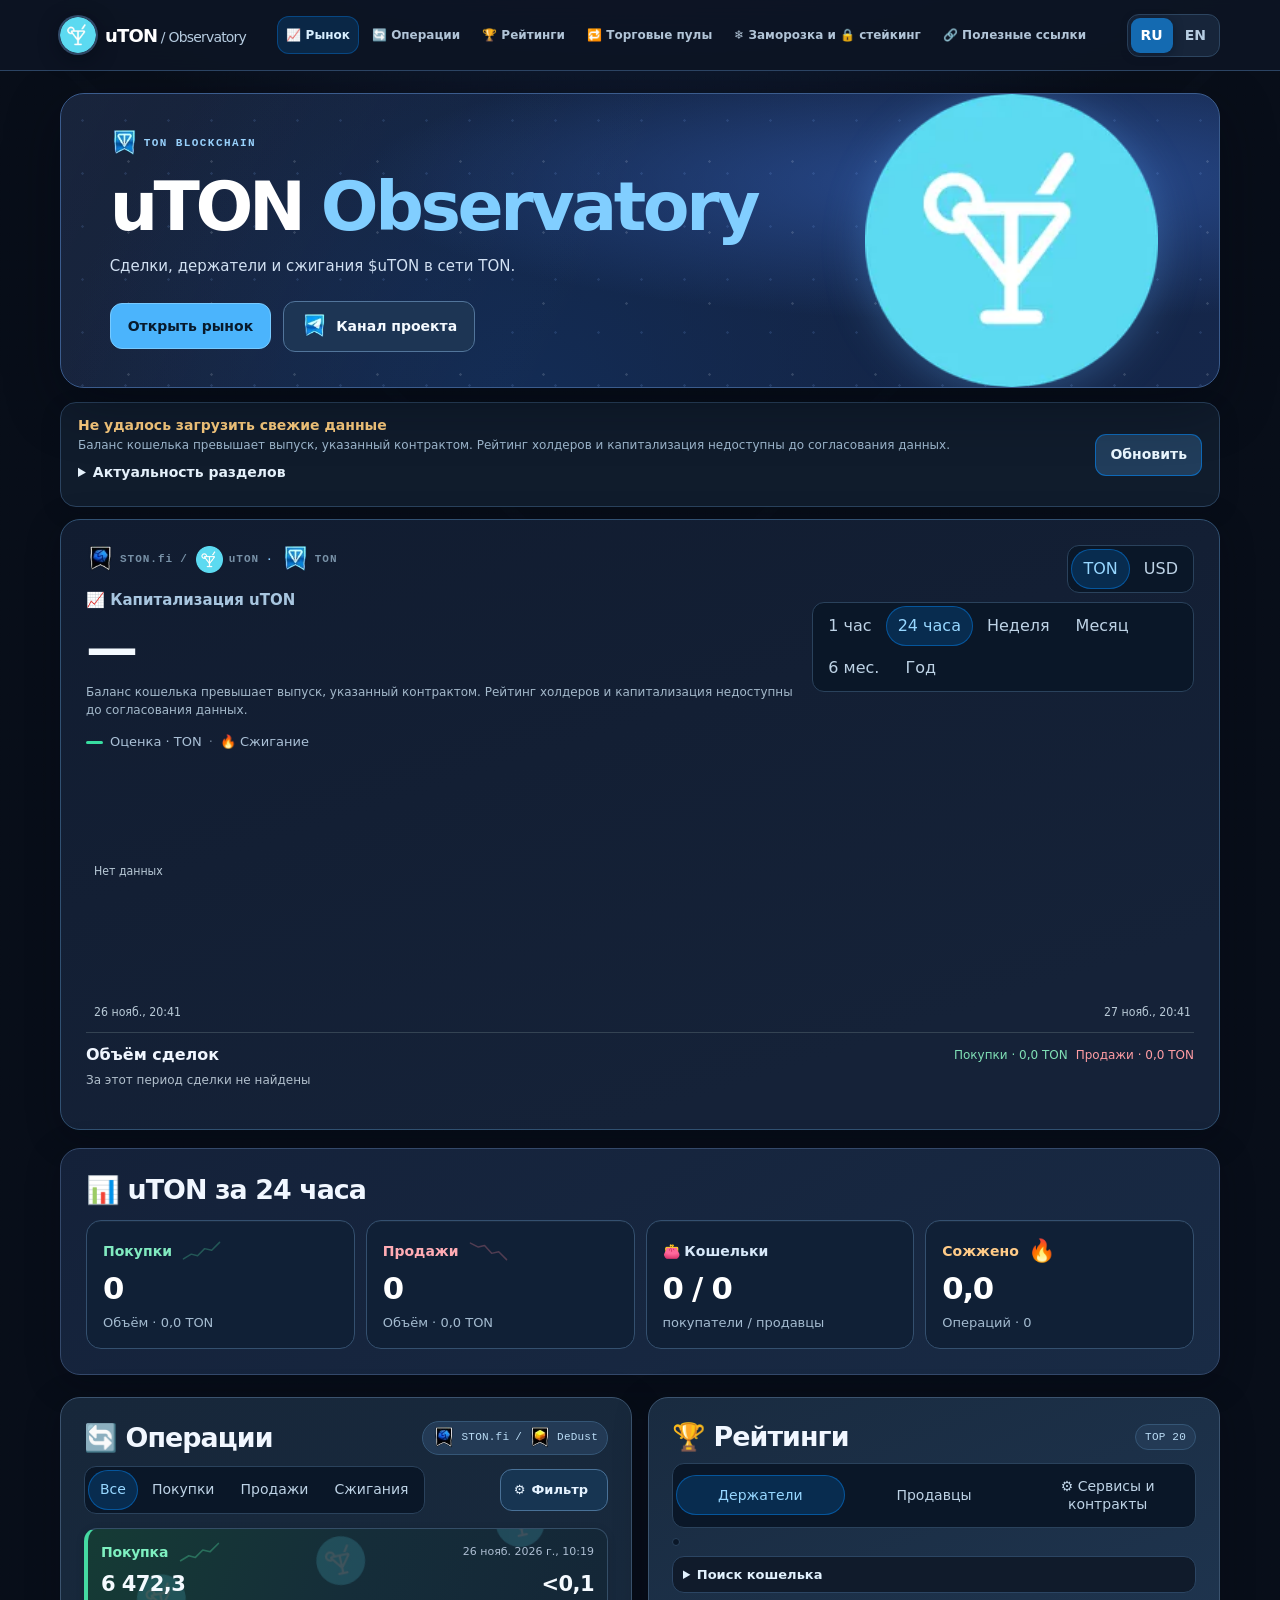
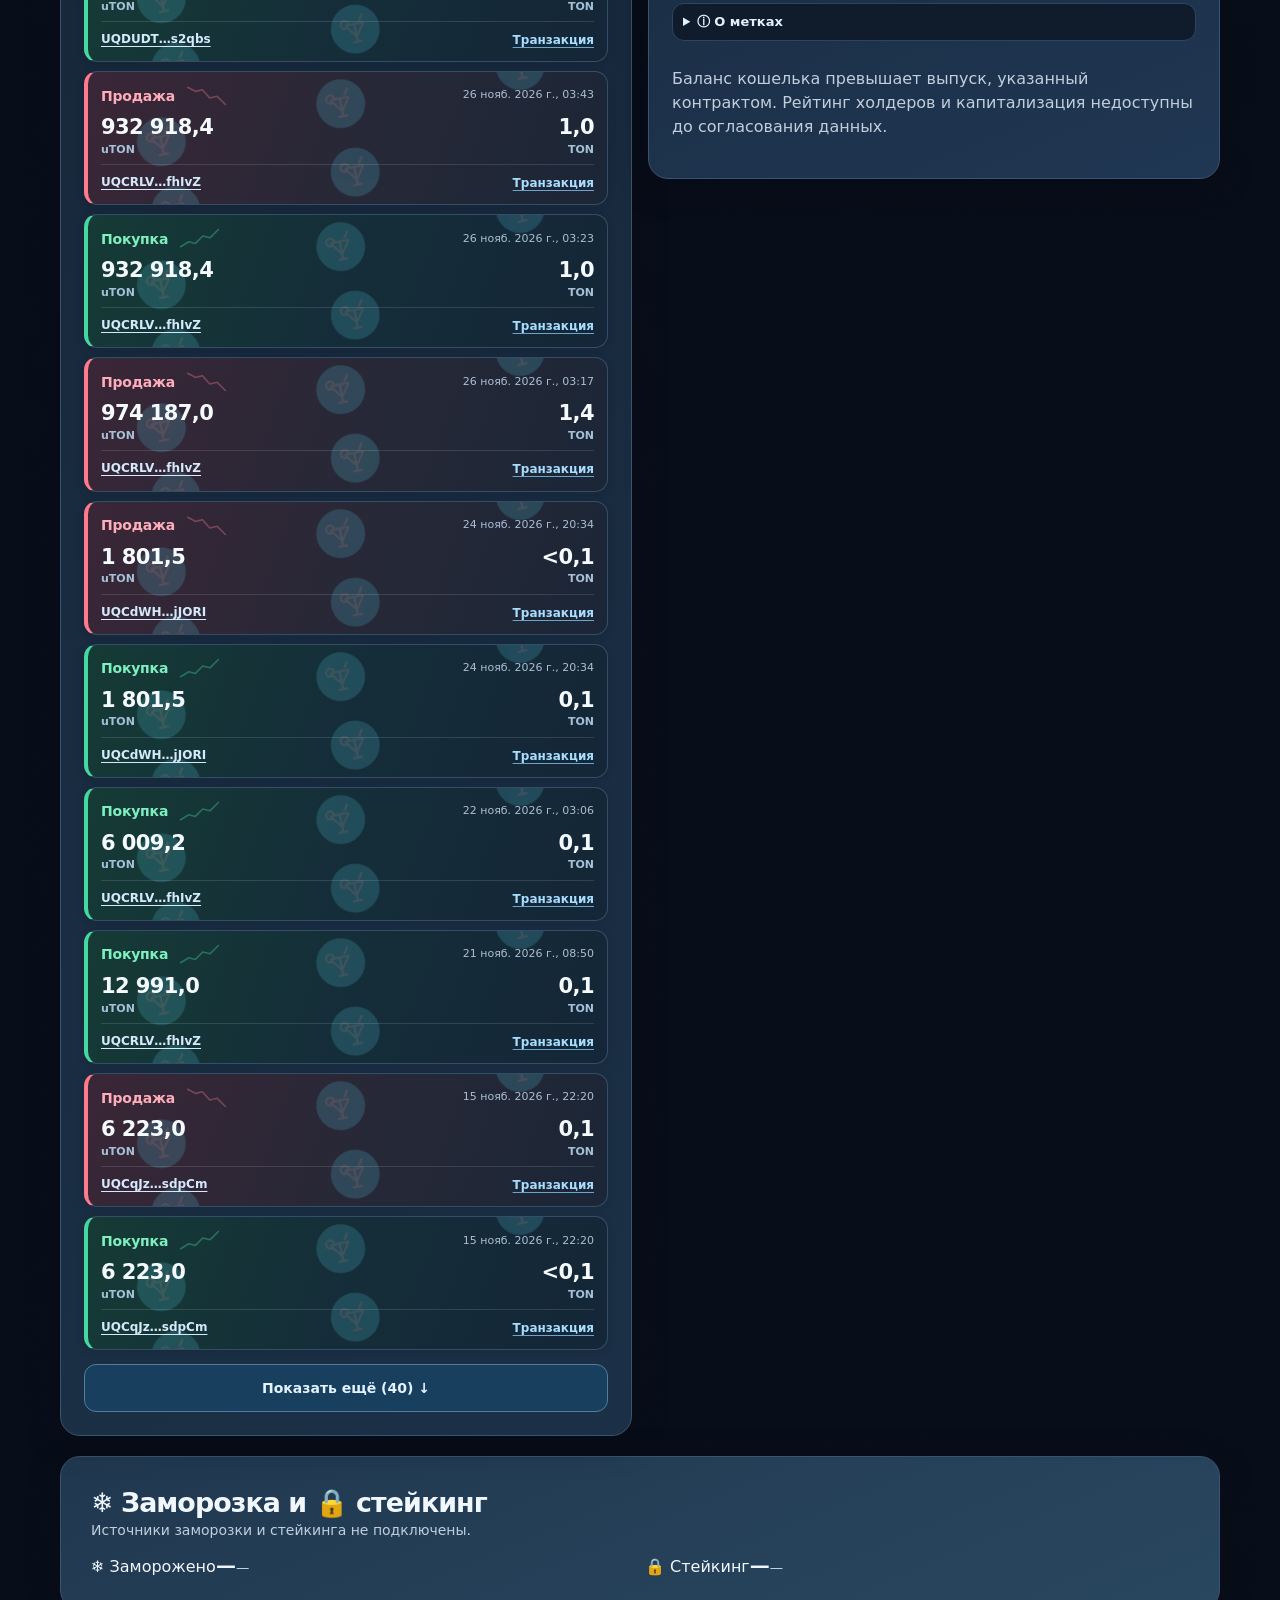
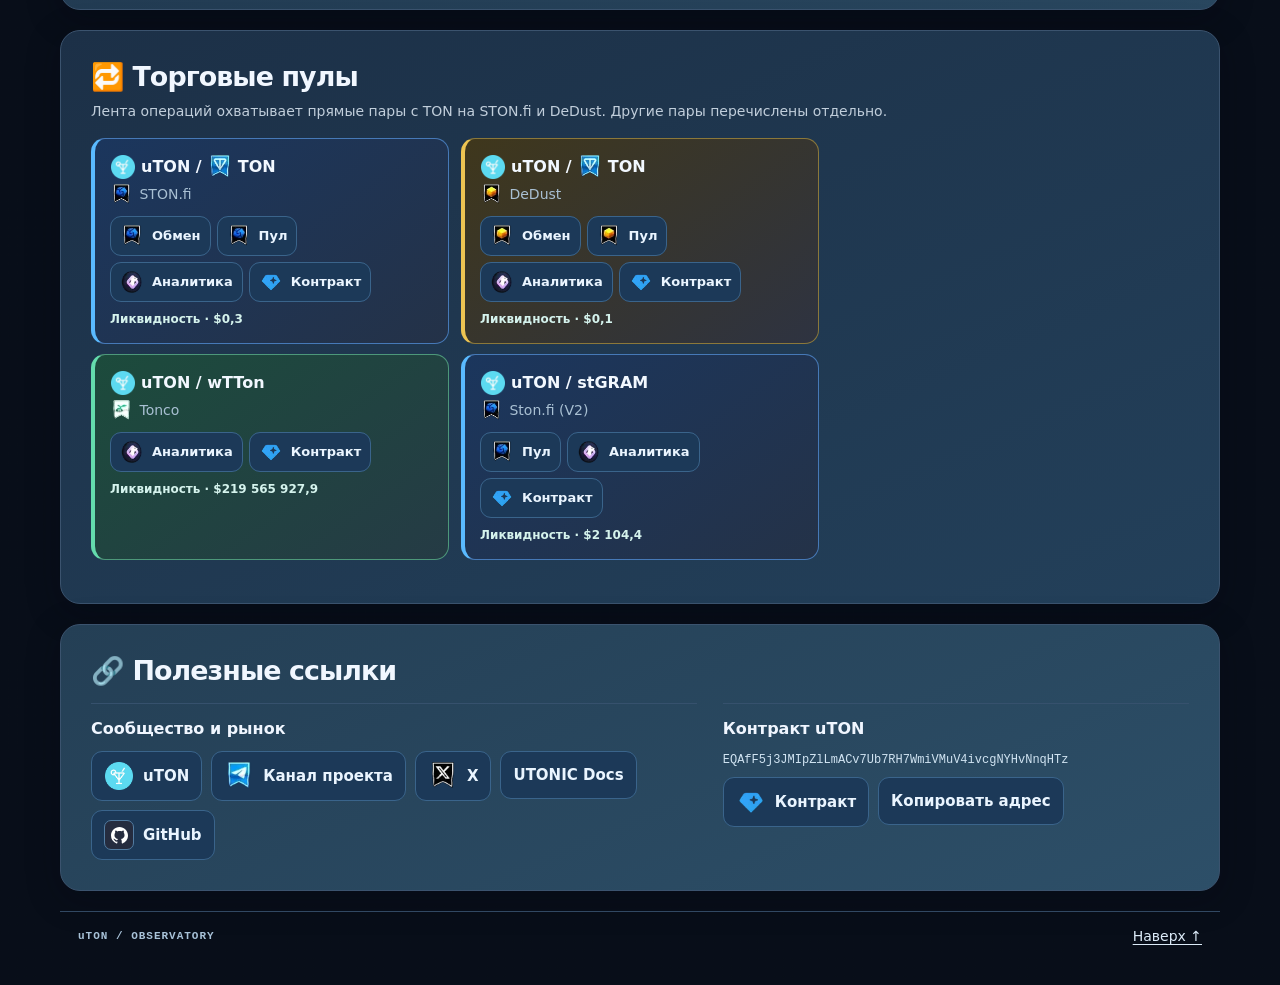
==== commit d69f49cf: "Refresh uTON snapshot" ====
--- a/index.html
+++ b/index.html
@@ -1145,7 +1145,7 @@
 <section id="links" class="panel resources"><h2 data-t="links"></h2><div class="resourcesGrid"><article><h3 data-t="projectResources"></h3><div class="resourceList"><a href="https://utonic.org" target="_blank" rel="noopener noreferrer">uTON</a><a href="https://t.me/utonic_uton" target="_blank" rel="noopener noreferrer" data-t="projectChannel">Канал проекта</a><a href="https://twitter.com/UTONIC_uTON" target="_blank" rel="noopener noreferrer">X</a><a href="https://docs.utonic.org" target="_blank" rel="noopener noreferrer">UTONIC Docs</a><a href="https://github.com/Freebielife/UTON">GitHub</a></div></article><article><h3 data-t="contractLabel"></h3><p class="contract" id="contractAddress"></p><div class="resourceList"><a id="contract" data-t="exploreContract"></a><button id="copy"></button></div></article></div></section>
 <footer><span>uTON / OBSERVATORY</span><a href="#top" data-t="up"></a></footer></main>
 
-<script id="snapshot" type="application/json">{"schema":1,"token":"EQAfF5j3JMIpZlLmACv7Ub7RH7WmiVMuV4ivcgNYHvNnqHTz","updated":1795789541,"errors":["burns","holders"],"refreshStatus":{"holders":{"attemptedAt":1795789442,"ok":false,"error":"HolderSupplyMismatch","lastSuccess":null},"burns":{"attemptedAt":1795789442,"ok":false,"error":"ValueError","lastSuccess":1795661520},"zeroBurns":{"attemptedAt":1795789442,"ok":true,"lastSuccess":1795789442},"trades":{"attemptedAt":1795789442,"ok":true,"lastSuccess":1795789442},"rates":{"attemptedAt":1795789442,"ok":true,"lastSuccess":1795789442},"pools":{"attemptedAt":1795789442,"ok":null},"identity":{"attemptedAt":1795789442,"ok":true,"lastSuccess":1795789442},"badges":{"attemptedAt":1795789442,"ok":true,"lastSuccess":1795789442},"domains":{"attemptedAt":1795789442,"ok":true,"lastSuccess":1795789442},"fragmentNumbers":{"attemptedAt":1795789442,"ok":true,"lastSuccess":1795789442}},"serviceRegistry":{"asOf":1795752968,"source":"https://github.com/tonkeeper/ton-assets/blob/main/accounts.json","sha256":"4286bd47e11399901a7d713c9e98a5dba17300d76fe272f4f5d46110a84f4e2e","entries":{"0:ad8afecfacc248996885d8be6824280f9f3a7e54c2f6080b7971b9f556c280c4":"Crypto Bot","0:dddcd3cdad60af4c0d69389f567ad51d0c263fa4968d655ab424c69aadaf9322":"Wallet Bot 1","0:436a76c2794a88e3fbfec6b9c0374fc8db046f10868b835420d9937973a665d4":"Wallet Bot 2","0:6e814e6450e8c578067bb656298fb4d01397dd15018d7f34dc369eaba4c2111c":"Wallet Bot 3","0:5f00decb7da51881764dc3959cec60609045f6ca1b89e646bde49d492705d77f":"OKX 1","0:f15db2c62cd86aff0860d39c491fc73a31395fafeb5945e644498562260c782e":"OKX 2","0:e7e86da08742ed933434ffeb8f08a63c7e100ee842e25f599a9cbf0891574a6c":"OKX 3","0:0338def34b84c6ee9134a04ab1601450be446340a37ae259de57cb37bdb590cd":"OKX 4","0:a30a49ec725e9f57244b66af4c2da7ab76004b4fce80d3a34b1cd0c37762abce":"OKX 5","0:24da1e7b8da901e5b3dd0f98c397feb6e5a5ea483195a8b6bd0682cf2c5327ae":"OKX 6","0:7f2e84c723d8b6b6b1aacf810c8c26ab23c22022b464b87104b2d3065b0ea70b":"OKX 7","0:854ec4521efd52ad43bcf1988e4c44ebdf9a26ad18fa51abfdb685fc3b348a5c":"OKX 8","0:f9bdc0de461c1a2e002fada9550bbb095c8f9f73668d70c517a9cc7e050f8e5a":"OKX 9","0:9b9b739de2527ae72d21083f5198d710c7288453b4733e57ecadb2e189ac829c":"OKX 10","0:b31535e934db05bbc220267467903c8108bdabcbc2a06588838b726ddf589ef0":"FTX","0:57eb74407604a19f7e04005315ef70aeb7b675e6551977586756f6baf12125ee":"MEXC 1","0:1c7bd690f4f93de8b93db5790129dab65926c6e1fc9b57380089db5529516630":"MEXC 2","0:d887d0e2d1c4fc4126e71c970d33ab1896940000eae703bb1ab6cecc830777e3":"MEXC 3","0:7994848c1fcbcbc57a6a5a987b66eb424b8b54e10759b6b514a66b600c2b0eef":"EXMO","0:8d195793baad9a08c46dc353aebe999341dabd07721b9725f19e18abc3d10d92":"EXMO Cold Storage 1","0:26ab8ae763a3a7c3067d882b7b01cd5d37254cb8768f57b6a47c00028effc7b8":"EXMO Cold Storage 2","0:0130c77346e9ed82df677d107ad6a775c11f9c18f6a05c0dd17906b355850dad":"EXMO Deposit","0:342a359e38357c083968129fddddf049ef5c47315bfbef27505a356bf9f02d65":"CoinEx","0:555f3053e257130374bb831ae0e219e5e5f9ec0ca8f8a0d133369d3d690c64c2":"Huobi Deposit","0:85af78e8d035e920117cda654615cdf371d464480b629e110d3c5310d85ab362":"Huobi","0:80d4123841167ca989ac912443cc99a4b9c1a87584536427ff6fd85c92395ae9":"Kucoin 1","0:b37e57033db21d10b950e6143b658c10c3bf425bd193025960aef7f22dbcf4fc":"Kucoin 2","0:07ce60b7e5f255a88c3707f3fbc79e2cf924ed6b4b7d09c6324f0ba2338a48fa":"Kucoin 3","0:a14b1f452385b2bb984ad2c4441e1d23cae071fdfc096dfba53ebba3b6ff1d10":"lbank.info","0:75726a716f747e60b0371cb0d5d35471e8e1e931003fecc3a0961a8bd82c09c7":"xRocket Bot Cold Storage (Old)","0:c1dc654b598ab84cda4f12372efed8907cedf0901865a58649087373e01b1c24":"xRocket Bot (Old)","0:45614fee399c43d77bb597558791831bc0ee31754cbb2b5b1fbf5a3488ed9940":"xRocket Bot Cold Storage","0:011a8f0a0b36b779af033473274966666d1cd6fb4e77df679375fbd6f970d012":"xRocket Bot","0:c3f1da8ecda8f8cd42bace224ea3f1b6971eaa7f54c492d4d190527b4f573f7c":"Bybit 1","0:4a1f3ebcc66bdcefa90245bdf541a50ada1c688a487534b1587abffd93038834":"Bybit 2","0:cd525c15904d7b4027eae08b318624260f371ce8c9f4fcca0cdb7b583854107c":"Bybit 3","0:ae62a192da96e266161a702cc9f6de91c0c3441f17ceba51bc442dfb2031a30a":"Bybit 4","0:e3ce05c4da977132c24a3b102da8b5fbf2ea9173337b49de346e4a4b057f7579":"Bybit 5","0:e33ef85d174eb457c072d1ee10215b69ab9b64192f7421302ab1c8e26b7ad4bd":"Bybit 6","0:7f97f36dda3f7dedc9e12f8c09c4f89e7fbc17527ab3f67de4c3b155297a56e4":"Bybit 7","0:7d133d4e425c8e00de015513a44e66e6d163b21e71720aec7579965e5de28c55":"Bybit 8","0:f2dc1860686cd658987e2bed8216532d8c004460dadea907cc7d4ad7236c496b":"Bybit 9","0:4a1c20bc9a6f9294f75f1c87a7f383a8b73a483a2e6dcb3630ddbe78b3ccad00":"Bybit 10","0:008bb088e81e38d583826901093567027cc1575ec744ac354fa4eeec302d166d":"bit.com","0:1882478daef1b7ed200cbbdc201bd4ed0b24c2e5f1a4c7c15aeb7e3b1a759193":"Coinone Deposit","0:a4d2072b1edc1355fc7fbee0095beec7889a2d3cfaa9edcf2ce9e128631abbd6":"Coinone Withdrawal","0:f3f4ed0913ab555d023745058f1a6c55a49d4876593cb9bdab1f780a99b185bc":"Paribu","0:f9873509de5a2f97f7b2805f5f7aafab447f43c91e751cc8efabc6d2ea09d78a":"BingX","0:b496b8f73b469ff06a2d89e62c4d70a103fc228c821537b49dff092060bc281f":"Gate.io","0:60ff0b28e2b3839bef250a81be9f2e78a6265b980ec5d24df4e44bbff2c3fb25":"TIDEX","0:23eef28b6da5a368d6c0b8028fd5ed47c26758676bc9db1b5653caaadc969f91":"CWallet","0:00ffafa9fb3d4f837824436d19953c792be6632af73a9b82c4dc69ca07195087":"Matrixport","0:b58c73481f25a280f9705ab3424be850614d823256263ecfa049fa9fb917720d":"QMall","0:00b402b789e5626e1c61b50c5dbe2024426e92f16c0c2fb735396df96046b5fa":"BIT","0:2c54797319837b4c6d014fc991c1a8d4294dfd4d6cec4937e370f1f27db0423f":"Bitforex","0:6a5a76a1538cf9596590ec3708470649c342624bf92e63a6a7a15254ededa904":"Bitfinex","0:59b065c5d66261a5317660e96eee476aa6a11b749bdcbe8c0d1f3dbf24200d1c":"OMPFinex","0:3cd5ad54b190a71caab984b0f210e3742c7f2147b7e9073377d7c6b470017362":"Bitrue","0:6c53cd87cc0d33486db42c1c7fc03dfaeb2f7b815afc368ab1aee567edda3f72":"Coinspot","0:9a582c23266b8ea47eb71118a3c040d42b230b2266fecffe2d3cd390c0922c35":"BigOne","0:dd528505af15c6e5206bdd8f6c9a3b541f80ca98ae8a5066ab3ff8de1ff5e678":"Farhad Exchange","0:2b6f3cda567c385f0645486f3c665a451f56b2969d1be57d86eb77c6077a81d1":"BitTime","0:cdf7f0d7c09036f064272e3c429ed570be49ef29eb3a735b64bbc17915073732":"Bitget","0:e9c0a24ffaa6aa4f228890e71ae9550bfc53a6c57e643bc31c240e18727ac1ce":"Bitget2","0:336502faf83ef5b532d315ba71450b661c90e83fce64d8bc1fd2bf642f3555d9":"Bitget3","0:b308c7f9b4f596f6250175885972549871b05c70ed3619fd5a939401eea972e4":"Bitget4","0:e2d1df206b372db1f3b890e60d185b67aa0c9f1b6b6ff60a05091c8c01b40ac4":"Bitget5","0:7a0dc94da9f48b968dfb87be38d4fab7286288db7a04d3081feee177376d9089":"Bitget6","0:8785ef5ebb0fd24c6911d10f43c00961e9748fa54297a1ac517e3c5fe76bb0be":"Bitget7","0:213b6804c2082135a4a803da8e3b30cfed51aee9af2ad2100334b7f4711d3bcc":"Bitget8","0:573dfe99490a041703e977e4724135c5b8bea0bea67839612247451ca9d5c4cb":"Bitget9","0:de2519a527de7e1d4c1028bdb74e022b28a6e370e4fec3fc27d8d971308f99bb":"Bitget10","0:06476e580e250d0abec5c365a711833483c581d57b908be37d56bdb0e338c312":"Bitget11","0:c9959a997e1d4e4383d8db37b86d2101ce78dcf1f1b3904d9888fe572ef0efd4":"Bitget12","0:c07e51e5b694937758f45f4003071c84f4c4a68bdb168a22c3d6c8b89cd6186f":"Bitget13","0:1797a5c4c50a2b312ce9927ff6f12efd3b0b58ff311445118c2d2e64312b5d79":"Bitget14","0:6083005b354ab1c4785aa8ce8293ee5c9c182e9248f27e9c9074f35c16342083":"Bitget15","0:f99b14600ae44d2f12b178e8c6eabd78892ae82c5e45b6898f9deb7eb203f9c4":"Binance","0:8e91b50381c36dd42accdb51f5cb5d96848568b4924f8079b1a5ae7e10f43eda":"Binance Hot Wallet","0:ca1d9edeef40b3a9dbd9082f3767859547c3ce0bf641d09d58e33a3cf06fb309":"Binance Hot Wallet","0:a2faca7adfebd5c5970108d1f79065cef32b0c143fb13489066b684cdd7ee95c":"BitMart","0:5d5a830e48214791f4ab5352900c624d3bff3c5efd630196b180158eb789990f":"Nobitex","0:cad898b200a0934ee416c2039bbf3f5d7f1a323172875b3c19d378a6f540f7b1":"Nobitex","0:4532d5bcdfb05d3275cbf255bc91c3635cd48d63b719441581c5542a4750fdf5":"Nobitex","0:a32d52ced80a23fe4fe90ba94593ef686de03f9fbdaa069e642826a95234b982":"Nobitex","0:fac8ffcb6f89572a1232d59e91c65909ae408663fd2ceaecd35f35b5e9d670f4":"Bitpin1","0:c14ce5d772539be26fde315a505a1e0514104e76eef776f0b845e57df0557ddb":"Bitpin2","0:dd36441bf4aa8a6a6ecfd763efde1eb82dd86bdcfb1456b45ff4b73f87657184":"Bitpin3","0:402f5d4f4f8bea7b0bd511b9d3771834c1a22bbbbc8a326035eb07aa24f5c9f9":"Crypto.com","0:ca6e8f2a3dfc875b8673d8677f3818c4b8c02d1aa481a86a0c61bd09f8269f1d":"Foxbit","0:60def37fb0e6f41b18a73c2496d96b25442344864ca0ed97189a6f37e2439c56":"Richamster","0:97ad93444915089e812238ff10abe9066d0b03ea3dba2a8630fb9c9f88aa455c":"Wallet in Telegram","0:1f5806c73d03bbc96eb7eebf16067f1f2e8e270cfa16d57001aa9eaf7456f008":"Wallet in Telegram","0:1b44ec553616b0e4551037038834bdf0bdaa1f0440e10f3331d9841585612a68":"Wallet in Telegram","0:cf06c94efdae26faaa1d85092fc4daee78eba09e69c36dac051c1d8ffde35f40":"Wallet in Telegram","0:91887059ba56a03790b0696d7a402ac0691dff62fcd398e813f97d3b2736fa58":"Wallet in Telegram","0:6db0f022632b6269f0d4dbf8ea60a8448bbc2bcfc6812e31af8cc6405c268af7":"Wallet in Telegram","0:dd6ff02c59634745529b99a8d5beeea9f6c38a9188e6a7e96a424e3820c8ac0a":"Wallet in Telegram","0:023895aef955024920a291c6f3715e291df1b3dd254eafa8b09e21a2d58d5897":"Wallet in Telegram","0:f5066318091a8cfb530ec732104ce38f7783d92a6679ffcc0ce0960b0e94c7d0":"Wallet in Telegram","0:0c5684355f5410a923fb7dd59314905dc7ff157b28c9130671c7a4f17007e898":"Wallet in Telegram","0:23fe558cdf44249381aef36472e64a5072a24ba97fb61b2f5791da6013aec92d":"Wallet in Telegram","0:b7be71ac1b40e436db36721d9c20e82d44e78fc1e86a8ad15e00b1cc16831dcf":"Wallet in Telegram","0:55b7223f04dd1f2e1b3f28e4ad628fe6cab60004f280fb0a58cd27fc590b2eac":"Wallet in Telegram","0:659dbf460831a72795c4a9a9872fb4a3e7fd302783068dae53e8f2a5c150084a":"Flipster Deposit","0:d0a6eb95408e95ce97b0ca597fc523ff4809523635e8f519e00fdcbdf42f0c54":"Flipster Withdrawal","0:ec85cfc7fd1009362e421b5a0141f510d6540107ab73e7829fda1ef9e97a75e3":"CryptoBot","0:817438e5b0e6eb113ab74d73fc95f7ec19247dbe6ee27a42c3d0164d614c3ca1":"Ourbit","0:66a1e72196d64d6faf48fa4b2ea861f67b0484d2d14a59caf701d8c286ce44e5":"OKX 11","0:419712bc541c4489d6f1c38a105722d293b8847fd54f2717ad69142911b8be5c":"Bitfinex 2","0:6c25b5f2fe5ef1a6a1978f611f61a50883fd50a0822b19176445fca931823263":"OKX 12","0:14de4b02647941779108b7b99be85596260ccde813351000055d744dd8aba04c":"CoinEx"}},"identity":{"byWallet":{"0:912d575c3bda018ca864263ffea5d40ae2f80eb29e401c45b69c82b34b905f84":{"checked":1795789442,"domain":null,"linkedDigits":[],"role":null,"activated":1719858725},"0:aa2730a0a8243cb11dac8fe40594160b392090c407c12a8d9343785c08342c76":{"checked":1795789442,"domain":null,"linkedDigits":[],"role":"unclassified_contract","activated":null,"serviceCategory":"contract","roleSource":"https://tonapi.io/v2/accounts/0:aa2730a0a8243cb11dac8fe40594160b392090c407c12a8d9343785c08342c76"},"0:612f1f70d72093fb0397bf2c879317ff03e66d66057518e05ffa72f39408ceca":{"checked":1795752968,"domain":null,"linkedDigits":[],"role":null,"activated":1792548542},"0:df3a34f823946b892f20fce1f9748f10429729ef9b371d47137cdd1de89d1baa":{"checked":1795789442,"domain":null,"linkedDigits":[],"role":null,"activated":1791444050},"0:9d5879fe1ca8c2d7482a2e1e8b950143e631f2e51b9fe48f6975a4e70a8ae324":{"checked":1795752968,"domain":null,"linkedDigits":[],"role":null,"activated":1794586581},"0:d40d3798e0885771828110b5557c3feac243a913e8e4ec9d59ab39bc37f1ecda":{"checked":1795752968,"domain":null,"linkedDigits":[],"role":null,"activated":1792698513}},"asOf":1795789442},"engineVersion":"1.3.0","methodology":{"valuation":"last observed swap in primary_pool times CURRENT total supply; not circulating market cap","primary_pool":"EQCmJw5kZna-dW9J0uuV9mVTP91rITLNuAE9uIZzElLJTFUK","sellers":"sum of successful supported native TON swap sales; service roles excluded","holders":"balances excluding known services and identified contracts; unclassified accounts may remain until verified","burns":"accepted burn notifications and zero-address transfers shown as distinct evidence","usd":"historical TON/USD rate from CoinGecko","history":"incremental confirmed swaps; missing intervals remain partial"},"burns":{"asOf":1795661520,"since":1794858951,"rows":[]},"zeroBurns":{"asOf":1795789442,"rows":[]},"trades":{"rows":[{"kind":"buy","time":1795688370,"tx":"75ba038779792a041bb25a928effd7809f2ab1d1ece890480fd819f19cd93fb4","lt":"119185417000001","wallet":"0:d40d3798e0885771828110b5557c3feac243a913e8e4ec9d59ab39bc37f1ecda","tokenAmount":"6472.290672612","ton":"0.001","dex":"STON.fi","pool":"EQCmJw5kZna-dW9J0uuV9mVTP91rITLNuAE9uIZzElLJTFUK"},{"kind":"sell","time":1795664605,"tx":"953b212a8c676b13bf06fa78e873e9b729eb64e95c0074ecf758327c7f8e81e7","lt":"119125944000007","wallet":"0:912d575c3bda018ca864263ffea5d40ae2f80eb29e401c45b69c82b34b905f84","tokenAmount":"932918.382891856","ton":"0.998287286","dex":"STON.fi","pool":"EQCmJw5kZna-dW9J0uuV9mVTP91rITLNuAE9uIZzElLJTFUK"},{"kind":"buy","time":1795663384,"tx":"9351b684ece8f32b259951407ed7393d0498f383def7b45225754e3f008f08df","lt":"119122890000009","wallet":"0:912d575c3bda018ca864263ffea5d40ae2f80eb29e401c45b69c82b34b905f84","tokenAmount":"932918.382891856","ton":"1","dex":"STON.fi","pool":"EQCmJw5kZna-dW9J0uuV9mVTP91rITLNuAE9uIZzElLJTFUK"},{"kind":"sell","time":1795663074,"tx":"b587a9105e9c3b1592298178adb92935ab9a506028682dad81d1bd09a87d5526","lt":"119122115000015","wallet":"0:912d575c3bda018ca864263ffea5d40ae2f80eb29e401c45b69c82b34b905f84","tokenAmount":"974187.025891433","ton":"1.402321623","dex":"STON.fi","pool":"EQCmJw5kZna-dW9J0uuV9mVTP91rITLNuAE9uIZzElLJTFUK"},{"kind":"sell","time":1795552473,"tx":"33eb6c3ce7abb914961f133a3600019108c9cc5fb688863fc5712abcaccf6181","lt":"118845338000018","wallet":"0:9d5879fe1ca8c2d7482a2e1e8b950143e631f2e51b9fe48f6975a4e70a8ae324","tokenAmount":"1801.489814362","ton":"0.049893666","dex":"DeDust","pool":"EQCfYrAZUFLwFhUHWvU63PS0FBIh5CePWEho6T2TDgoGok50"},{"kind":"buy","time":1795552448,"tx":"a4e0507bcfa0e93097af1a1bf0198452f9b0bba396d0d14ca3fdd5813eb2c223","lt":"118845276000001","wallet":"0:9d5879fe1ca8c2d7482a2e1e8b950143e631f2e51b9fe48f6975a4e70a8ae324","tokenAmount":"1801.489814362","ton":"0.05","dex":"DeDust","pool":"EQCfYrAZUFLwFhUHWvU63PS0FBIh5CePWEho6T2TDgoGok50"},{"kind":"buy","time":1795316789,"tx":"107435a858bd290da87b29327c41a14fb8d37825b7fac00177bd7b538bd71032","lt":"118255508000001","wallet":"0:912d575c3bda018ca864263ffea5d40ae2f80eb29e401c45b69c82b34b905f84","tokenAmount":"6009.217673276","ton":"0.0786","dex":"STON.fi","pool":"EQCmJw5kZna-dW9J0uuV9mVTP91rITLNuAE9uIZzElLJTFUK"},{"kind":"buy","time":1795251030,"tx":"0c15370046641203acb77aa910d09abd3589c804a1730ad0ce1e7f843d07d9ac","lt":"118090956000021","wallet":"0:912d575c3bda018ca864263ffea5d40ae2f80eb29e401c45b69c82b34b905f84","tokenAmount":"12990.95992298","ton":"0.145","dex":"STON.fi","pool":"EQCmJw5kZna-dW9J0uuV9mVTP91rITLNuAE9uIZzElLJTFUK"},{"kind":"buy","time":1794781257,"tx":"cfee4437dca3ed359fca75ed0f7e97fe75968d96460612f324b78314357ec19b","lt":"116915317000001","wallet":"0:aa2730a0a8243cb11dac8fe40594160b392090c407c12a8d9343785c08342c76","tokenAmount":"6222.985308136","ton":"0.019443648","dex":"DeDust","pool":"EQCfYrAZUFLwFhUHWvU63PS0FBIh5CePWEho6T2TDgoGok50"},{"kind":"sell","time":1794781257,"tx":"cc3167db71b1fe1dc4b67c113348d03db5f5fac5664efbc2e4404109b501677c","lt":"116915317000001","wallet":"0:aa2730a0a8243cb11dac8fe40594160b392090c407c12a8d9343785c08342c76","tokenAmount":"6222.985308136","ton":"0.065377561","dex":"STON.fi","pool":"EQCmJw5kZna-dW9J0uuV9mVTP91rITLNuAE9uIZzElLJTFUK"},{"kind":"buy","time":1794771724,"tx":"8792c44aa2dccb224f380c61f11bbffdf77be46205cacd430acbdd786c6ed021","lt":"116891460000033","wallet":"0:612f1f70d72093fb0397bf2c879317ff03e66d66057518e05ffa72f39408ceca","tokenAmount":"1.000976065","ton":"0.000000975","dex":"DeDust","pool":"EQCfYrAZUFLwFhUHWvU63PS0FBIh5CePWEho6T2TDgoGok50"},{"kind":"buy","time":1794251730,"tx":"c2c3283000c5580bef39e64fd7596cddeb3e82baad755ab022efee73e5c765e4","lt":"115590221000037","wallet":"0:912d575c3bda018ca864263ffea5d40ae2f80eb29e401c45b69c82b34b905f84","tokenAmount":"6645.580806739","ton":"0.07","dex":"STON.fi","pool":"EQCmJw5kZna-dW9J0uuV9mVTP91rITLNuAE9uIZzElLJTFUK"},{"kind":"buy","time":1794251689,"tx":"def4477faf2a2e451828543041f871ff3af5904f8f0be98e347ec81068ee3ff4","lt":"115590118000005","wallet":"0:912d575c3bda018ca864263ffea5d40ae2f80eb29e401c45b69c82b34b905f84","tokenAmount":"7043.821502809","ton":"0.067","dex":"STON.fi","pool":"EQCmJw5kZna-dW9J0uuV9mVTP91rITLNuAE9uIZzElLJTFUK"},{"kind":"buy","time":1794248393,"tx":"3908294855fe340de3a4229f37460397dceaf7f8ecdc69f49a9fd0bf5a41306f","lt":"115581871000001","wallet":"0:912d575c3bda018ca864263ffea5d40ae2f80eb29e401c45b69c82b34b905f84","tokenAmount":"7296.583644931","ton":"0.063","dex":"STON.fi","pool":"EQCmJw5kZna-dW9J0uuV9mVTP91rITLNuAE9uIZzElLJTFUK"},{"kind":"buy","time":1794248332,"tx":"a98e869d5f91022dd78dd589a57f714f9b154e85fe6dc6ca7c0f61d8cb22721e","lt":"115581720000001","wallet":"0:912d575c3bda018ca864263ffea5d40ae2f80eb29e401c45b69c82b34b905f84","tokenAmount":"7690.66625474","ton":"0.06","dex":"STON.fi","pool":"EQCmJw5kZna-dW9J0uuV9mVTP91rITLNuAE9uIZzElLJTFUK"},{"kind":"buy","time":1794248290,"tx":"d8db7fb59e655119c035555331ae432e8a161aab5ab2a30d0cecab5bb191ab3d","lt":"115581614000001","wallet":"0:912d575c3bda018ca864263ffea5d40ae2f80eb29e401c45b69c82b34b905f84","tokenAmount":"8086.358311559","ton":"0.057","dex":"STON.fi","pool":"EQCmJw5kZna-dW9J0uuV9mVTP91rITLNuAE9uIZzElLJTFUK"},{"kind":"buy","time":1794120498,"tx":"d99c152a5be247031bbd7c984cf051a4067c0073dd96e0059be1917c5237117e","lt":"115261894000010","wallet":"0:912d575c3bda018ca864263ffea5d40ae2f80eb29e401c45b69c82b34b905f84","tokenAmount":"7819.183660565","ton":"0.05","dex":"STON.fi","pool":"EQCmJw5kZna-dW9J0uuV9mVTP91rITLNuAE9uIZzElLJTFUK"},{"kind":"buy","time":1794120456,"tx":"e0375782af712e22e260dcfd92bb835d7635db1127b4f03dfabe2acd733d35e5","lt":"115261789000015","wallet":"0:912d575c3bda018ca864263ffea5d40ae2f80eb29e401c45b69c82b34b905f84","tokenAmount":"8966.875709695","ton":"0.052","dex":"STON.fi","pool":"EQCmJw5kZna-dW9J0uuV9mVTP91rITLNuAE9uIZzElLJTFUK"},{"kind":"buy","time":1794120396,"tx":"3dbefebfa5c6e617b4e8cfe9052915b2bd8ff7f839145d1edc43a78eed40e956","lt":"115261639000005","wallet":"0:912d575c3bda018ca864263ffea5d40ae2f80eb29e401c45b69c82b34b905f84","tokenAmount":"9353.153999233","ton":"0.049","dex":"STON.fi","pool":"EQCmJw5kZna-dW9J0uuV9mVTP91rITLNuAE9uIZzElLJTFUK"},{"kind":"buy","time":1794101459,"tx":"0a147c106b3225074557cb4d11c2efabba81d7050984921ff0256296284a458f","lt":"115214257000001","wallet":"0:912d575c3bda018ca864263ffea5d40ae2f80eb29e401c45b69c82b34b905f84","tokenAmount":"9931.118198944","ton":"0.047","dex":"STON.fi","pool":"EQCmJw5kZna-dW9J0uuV9mVTP91rITLNuAE9uIZzElLJTFUK"},{"kind":"buy","time":1794101405,"tx":"c61819ddb72c530a6922da649c6fdf51f30267660cbf34b8c8e59f14c9169a68","lt":"115214122000008","wallet":"0:912d575c3bda018ca864263ffea5d40ae2f80eb29e401c45b69c82b34b905f84","tokenAmount":"9309.631692547","ton":"0.04","dex":"STON.fi","pool":"EQCmJw5kZna-dW9J0uuV9mVTP91rITLNuAE9uIZzElLJTFUK"},{"kind":"buy","time":1794101060,"tx":"fe7a992f6e0c3e32c5c66dd0f7d5a43e58e080b55703dbc027416f7a0953a782","lt":"115213259000003","wallet":"0:912d575c3bda018ca864263ffea5d40ae2f80eb29e401c45b69c82b34b905f84","tokenAmount":"9953.179621824","ton":"0.039","dex":"STON.fi","pool":"EQCmJw5kZna-dW9J0uuV9mVTP91rITLNuAE9uIZzElLJTFUK"},{"kind":"buy","time":1794101034,"tx":"5deab2531d54ef0e06af1e4d13ed7b04284ae875849b3ab65126ee389187f4f9","lt":"115213193000019","wallet":"0:912d575c3bda018ca864263ffea5d40ae2f80eb29e401c45b69c82b34b905f84","tokenAmount":"10949.444104305","ton":"0.039","dex":"STON.fi","pool":"EQCmJw5kZna-dW9J0uuV9mVTP91rITLNuAE9uIZzElLJTFUK"},{"kind":"buy","time":1794101004,"tx":"6996a078efacda372057ea69f2f6ad92fb00394ddf5307100aa599cf7741c077","lt":"115213119000021","wallet":"0:912d575c3bda018ca864263ffea5d40ae2f80eb29e401c45b69c82b34b905f84","tokenAmount":"11776.966531036","ton":"0.038","dex":"STON.fi","pool":"EQCmJw5kZna-dW9J0uuV9mVTP91rITLNuAE9uIZzElLJTFUK"},{"kind":"buy","time":1794100976,"tx":"7f67628c280e6f3aff888e39cd4a8e2f9866bbacf4e0ade5cd38f38d9feec0e0","lt":"115213047000003","wallet":"0:912d575c3bda018ca864263ffea5d40ae2f80eb29e401c45b69c82b34b905f84","tokenAmount":"12688.342435359","ton":"0.037","dex":"STON.fi","pool":"EQCmJw5kZna-dW9J0uuV9mVTP91rITLNuAE9uIZzElLJTFUK"},{"kind":"buy","time":1794100933,"tx":"91bd868ff4910e1dd7a40af767e8c967cb512c1c22cc4d8dc01fc7a37a0a86af","lt":"115212940000070","wallet":"0:912d575c3bda018ca864263ffea5d40ae2f80eb29e401c45b69c82b34b905f84","tokenAmount":"11310.183890191","ton":"0.03","dex":"STON.fi","pool":"EQCmJw5kZna-dW9J0uuV9mVTP91rITLNuAE9uIZzElLJTFUK"},{"kind":"buy","time":1794070991,"tx":"93ed4fc7444e830aa12041b0bf1850a9b776f2d6cdd2ca180de07c852bd36953","lt":"115138043000018","wallet":"0:912d575c3bda018ca864263ffea5d40ae2f80eb29e401c45b69c82b34b905f84","tokenAmount":"28471.431684633","ton":"0.065","dex":"STON.fi","pool":"EQCmJw5kZna-dW9J0uuV9mVTP91rITLNuAE9uIZzElLJTFUK"},{"kind":"sell","time":1794050207,"tx":"f1d472350dc8f014cae30c373c20ebcc7b2c0d1543ce420c51c65d31658d1269","lt":"115086047000046","wallet":"0:df3a34f823946b892f20fce1f9748f10429729ef9b371d47137cdd1de89d1baa","tokenAmount":"100000","ton":"0.309788543","dex":"STON.fi","pool":"EQCmJw5kZna-dW9J0uuV9mVTP91rITLNuAE9uIZzElLJTFUK"},{"kind":"buy","time":1794032467,"tx":"e8485d541a8ff90136f36b8b1832abf3f273e173a21c7d7080f648dd9a8fe32d","lt":"115041651000010","wallet":"0:912d575c3bda018ca864263ffea5d40ae2f80eb29e401c45b69c82b34b905f84","tokenAmount":"9121.594382574","ton":"0.041","dex":"STON.fi","pool":"EQCmJw5kZna-dW9J0uuV9mVTP91rITLNuAE9uIZzElLJTFUK"},{"kind":"buy","time":1794032442,"tx":"1cca3df5e651b32da777d0a082c2cc2d64e3b02282935d4e8e41b21691790490","lt":"115041589000001","wallet":"0:912d575c3bda018ca864263ffea5d40ae2f80eb29e401c45b69c82b34b905f84","tokenAmount":"9964.659588448","ton":"0.041","dex":"STON.fi","pool":"EQCmJw5kZna-dW9J0uuV9mVTP91rITLNuAE9uIZzElLJTFUK"},{"kind":"buy","time":1794032279,"tx":"ec04a8ca8fb184154a1caa8285a8fe74c2b5f59820d22fd9c9fdbacf7720f7e9","lt":"115041182000001","wallet":"0:912d575c3bda018ca864263ffea5d40ae2f80eb29e401c45b69c82b34b905f84","tokenAmount":"10990.686761904","ton":"0.041","dex":"STON.fi","pool":"EQCmJw5kZna-dW9J0uuV9mVTP91rITLNuAE9uIZzElLJTFUK"},{"kind":"buy","time":1794018302,"tx":"0cc77b68060d974be67b7e20ff181e6238323ff0d90263ccb3833ea2d0f3987d","lt":"115006202000001","wallet":"0:912d575c3bda018ca864263ffea5d40ae2f80eb29e401c45b69c82b34b905f84","tokenAmount":"11617.022394983","ton":"0.039","dex":"STON.fi","pool":"EQCmJw5kZna-dW9J0uuV9mVTP91rITLNuAE9uIZzElLJTFUK"},{"kind":"buy","time":1794018260,"tx":"daadf5903da298154270748df838b6497304182ff8f61878b819777d1bfcefd2","lt":"115006097000001","wallet":"0:912d575c3bda018ca864263ffea5d40ae2f80eb29e401c45b69c82b34b905f84","tokenAmount":"12184.121795541","ton":"0.037","dex":"STON.fi","pool":"EQCmJw5kZna-dW9J0uuV9mVTP91rITLNuAE9uIZzElLJTFUK"},{"kind":"buy","time":1794018223,"tx":"b244e70083d6273c967117cabb30eafb4954413634a5eeb7dc2394264aa8c3c0","lt":"115006003000001","wallet":"0:912d575c3bda018ca864263ffea5d40ae2f80eb29e401c45b69c82b34b905f84","tokenAmount":"12736.462537138","ton":"0.035","dex":"STON.fi","pool":"EQCmJw5kZna-dW9J0uuV9mVTP91rITLNuAE9uIZzElLJTFUK"},{"kind":"buy","time":1794018182,"tx":"076bcd3897373d2f350fa931a22981e65fb2f00776a53f70e558adbe7e1ec223","lt":"115005900000001","wallet":"0:912d575c3bda018ca864263ffea5d40ae2f80eb29e401c45b69c82b34b905f84","tokenAmount":"13683.460038341","ton":"0.034","dex":"STON.fi","pool":"EQCmJw5kZna-dW9J0uuV9mVTP91rITLNuAE9uIZzElLJTFUK"},{"kind":"buy","time":1794018138,"tx":"dd1ff97dc6e2f7250c73b357d055d908dc104e1f3f26f0604ee5de40559eee9e","lt":"115005790000006","wallet":"0:912d575c3bda018ca864263ffea5d40ae2f80eb29e401c45b69c82b34b905f84","tokenAmount":"14251.228197969","ton":"0.032","dex":"STON.fi","pool":"EQCmJw5kZna-dW9J0uuV9mVTP91rITLNuAE9uIZzElLJTFUK"},{"kind":"buy","time":1794018090,"tx":"e3c19379ddf88a2b4e86450e46d53b22b234e7b3122331c0031186e38b9e3104","lt":"115005671000004","wallet":"0:912d575c3bda018ca864263ffea5d40ae2f80eb29e401c45b69c82b34b905f84","tokenAmount":"14250.026411154","ton":"0.029","dex":"STON.fi","pool":"EQCmJw5kZna-dW9J0uuV9mVTP91rITLNuAE9uIZzElLJTFUK"},{"kind":"buy","time":1794018061,"tx":"873eba2704d2bf167a8a7ad73edaca41927f0399597a1905be7f078e31460c2e","lt":"115005597000016","wallet":"0:912d575c3bda018ca864263ffea5d40ae2f80eb29e401c45b69c82b34b905f84","tokenAmount":"15722.925001058","ton":"0.029","dex":"STON.fi","pool":"EQCmJw5kZna-dW9J0uuV9mVTP91rITLNuAE9uIZzElLJTFUK"},{"kind":"buy","time":1794017974,"tx":"f2a8c2429dde1a37dc63235c25e7f7a1f765667046115eec4fa69496d50b8804","lt":"115005381000001","wallet":"0:912d575c3bda018ca864263ffea5d40ae2f80eb29e401c45b69c82b34b905f84","tokenAmount":"16803.845175442","ton":"0.028","dex":"STON.fi","pool":"EQCmJw5kZna-dW9J0uuV9mVTP91rITLNuAE9uIZzElLJTFUK"},{"kind":"buy","time":1794017900,"tx":"1febac22f1f6df53c4382ed0d8ccd2b5cdf512109c2867cf6b55a502c4dc441e","lt":"115005196000001","wallet":"0:912d575c3bda018ca864263ffea5d40ae2f80eb29e401c45b69c82b34b905f84","tokenAmount":"17178.73558237","ton":"0.026","dex":"STON.fi","pool":"EQCmJw5kZna-dW9J0uuV9mVTP91rITLNuAE9uIZzElLJTFUK"},{"kind":"buy","time":1794017855,"tx":"462e72006490cd473dfe6c47a7d124b3c74f0f1d41232d7c0358a88cb73455b3","lt":"115005083000013","wallet":"0:912d575c3bda018ca864263ffea5d40ae2f80eb29e401c45b69c82b34b905f84","tokenAmount":"18265.518507768","ton":"0.025","dex":"STON.fi","pool":"EQCmJw5kZna-dW9J0uuV9mVTP91rITLNuAE9uIZzElLJTFUK"},{"kind":"buy","time":1794017818,"tx":"7d340c32a88ba00a930de978a7d0b9f767a359f7bfa7b46acadeffc4b79ba100","lt":"115004991000001","wallet":"0:912d575c3bda018ca864263ffea5d40ae2f80eb29e401c45b69c82b34b905f84","tokenAmount":"19410.714849078","ton":"0.024","dex":"STON.fi","pool":"EQCmJw5kZna-dW9J0uuV9mVTP91rITLNuAE9uIZzElLJTFUK"},{"kind":"buy","time":1793985710,"tx":"d5f67494b1e5842ad2b1915ccfe7e2f50086f2b63401716dc0433b457b2ff6b5","lt":"114924660000005","wallet":"0:912d575c3bda018ca864263ffea5d40ae2f80eb29e401c45b69c82b34b905f84","tokenAmount":"8612.377486342","ton":"0.0099","dex":"STON.fi","pool":"EQCmJw5kZna-dW9J0uuV9mVTP91rITLNuAE9uIZzElLJTFUK"},{"kind":"buy","time":1793985674,"tx":"fdb4dad06c9be209ce4a5e19185b46c832fcf9d5b1ff06df8196683fa939bfbe","lt":"114924569000019","wallet":"0:912d575c3bda018ca864263ffea5d40ae2f80eb29e401c45b69c82b34b905f84","tokenAmount":"9001.511753322","ton":"0.0099","dex":"STON.fi","pool":"EQCmJw5kZna-dW9J0uuV9mVTP91rITLNuAE9uIZzElLJTFUK"},{"kind":"buy","time":1793985646,"tx":"b4b23a8a39367807ce2b83c98650b92ba7a2fb816c6b8e39aec16e5eca403328","lt":"114924498000053","wallet":"0:912d575c3bda018ca864263ffea5d40ae2f80eb29e401c45b69c82b34b905f84","tokenAmount":"9417.638700436","ton":"0.0099","dex":"STON.fi","pool":"EQCmJw5kZna-dW9J0uuV9mVTP91rITLNuAE9uIZzElLJTFUK"},{"kind":"buy","time":1793985615,"tx":"3a133ab9832c580a254661c9fbc6d992f8b77ae2e4c8b7ec7f6f98015d4fc8bc","lt":"114924422000001","wallet":"0:912d575c3bda018ca864263ffea5d40ae2f80eb29e401c45b69c82b34b905f84","tokenAmount":"9863.314382877","ton":"0.0099","dex":"STON.fi","pool":"EQCmJw5kZna-dW9J0uuV9mVTP91rITLNuAE9uIZzElLJTFUK"},{"kind":"sell","time":1793983163,"tx":"dbf4cdb93aed470460d0d1bca22a93226fdcee5066f24231c511f1c8e581c35c","lt":"114918288000007","wallet":"0:df3a34f823946b892f20fce1f9748f10429729ef9b371d47137cdd1de89d1baa","tokenAmount":"7530","ton":"0.043477571","dex":"DeDust","pool":"EQCfYrAZUFLwFhUHWvU63PS0FBIh5CePWEho6T2TDgoGok50"},{"kind":"sell","time":1793983163,"tx":"3b5f9a7c0af23e24667ac511c1dca06cf0dc19ff9881863afb27ef8f6d2d46d1","lt":"114918288000007","wallet":"0:df3a34f823946b892f20fce1f9748f10429729ef9b371d47137cdd1de89d1baa","tokenAmount":"292470","ton":"0.888105448","dex":"STON.fi","pool":"EQCmJw5kZna-dW9J0uuV9mVTP91rITLNuAE9uIZzElLJTFUK"},{"kind":"buy","time":1793975149,"tx":"ab4eb3089e453712aa61bb149dce4f1b9ecbd37ce43f3d69738582edda52d8a9","lt":"114898246000031","wallet":"0:912d575c3bda018ca864263ffea5d40ae2f80eb29e401c45b69c82b34b905f84","tokenAmount":"7153.670773986","ton":"0.065","dex":"STON.fi","pool":"EQCmJw5kZna-dW9J0uuV9mVTP91rITLNuAE9uIZzElLJTFUK"},{"kind":"buy","time":1793975092,"tx":"84f4f95c2cea9b0beca36ede45d6b4cb787e3978cc8911cf166b255e7315b3e5","lt":"114898104000001","wallet":"0:912d575c3bda018ca864263ffea5d40ae2f80eb29e401c45b69c82b34b905f84","tokenAmount":"7301.006092954","ton":"0.06","dex":"STON.fi","pool":"EQCmJw5kZna-dW9J0uuV9mVTP91rITLNuAE9uIZzElLJTFUK"},{"kind":"buy","time":1793975026,"tx":"0cb8c4eadde66a0cb9e62a08262a9c60661efe60511005475308341daaf0e007","lt":"114897939000010","wallet":"0:912d575c3bda018ca864263ffea5d40ae2f80eb29e401c45b69c82b34b905f84","tokenAmount":"7374.810028105","ton":"0.055","dex":"STON.fi","pool":"EQCmJw5kZna-dW9J0uuV9mVTP91rITLNuAE9uIZzElLJTFUK"},{"kind":"buy","time":1793974248,"tx":"f8411cb8d1ff47064e0fcf73ea8b243e052f0eca47f3a13eb90478e4a691935e","lt":"114895994000020","wallet":"0:912d575c3bda018ca864263ffea5d40ae2f80eb29e401c45b69c82b34b905f84","tokenAmount":"8286.379099574","ton":"0.056","dex":"STON.fi","pool":"EQCmJw5kZna-dW9J0uuV9mVTP91rITLNuAE9uIZzElLJTFUK"},{"kind":"buy","time":1793973702,"tx":"5c545d660a462a03adeb6500d30fa68f8ced520b21841185bcd2df14beca5060","lt":"114894630000019","wallet":"0:912d575c3bda018ca864263ffea5d40ae2f80eb29e401c45b69c82b34b905f84","tokenAmount":"8165.877790169","ton":"0.05","dex":"STON.fi","pool":"EQCmJw5kZna-dW9J0uuV9mVTP91rITLNuAE9uIZzElLJTFUK"},{"kind":"buy","time":1793973653,"tx":"4d11158b4ce04506ea25b9776e54da89eded92d461fd4a6a3df561fa618d5b4b","lt":"114894506000016","wallet":"0:912d575c3bda018ca864263ffea5d40ae2f80eb29e401c45b69c82b34b905f84","tokenAmount":"9006.036458633","ton":"0.05","dex":"STON.fi","pool":"EQCmJw5kZna-dW9J0uuV9mVTP91rITLNuAE9uIZzElLJTFUK"},{"kind":"buy","time":1793973001,"tx":"0a8353b0206a4f107ba6bce6fc42850f2e0fbcec467771e52f0f1d61b29ac2df","lt":"114892874000037","wallet":"0:912d575c3bda018ca864263ffea5d40ae2f80eb29e401c45b69c82b34b905f84","tokenAmount":"18804.00195136","ton":"0.09","dex":"STON.fi","pool":"EQCmJw5kZna-dW9J0uuV9mVTP91rITLNuAE9uIZzElLJTFUK"},{"kind":"buy","time":1793972273,"tx":"9bab92a2b6ab63164e71c7a2c566d94723e00d9abfd3c0139ca6319df41855f3","lt":"114891054000044","wallet":"0:912d575c3bda018ca864263ffea5d40ae2f80eb29e401c45b69c82b34b905f84","tokenAmount":"461.056276844","ton":"0.002","dex":"STON.fi","pool":"EQCmJw5kZna-dW9J0uuV9mVTP91rITLNuAE9uIZzElLJTFUK"},{"kind":"buy","time":1793972251,"tx":"b3bcce6e6cef2b13033d6e990f14be5f045e2a0de183dd34191c38b29441cc9d","lt":"114890999000001","wallet":"0:94a047719daa26475e77afa2b97c394f5ed73716d3197ef5aac4393921d24841","tokenAmount":"33023.143915303","ton":"0.05","dex":"DeDust","pool":"EQCfYrAZUFLwFhUHWvU63PS0FBIh5CePWEho6T2TDgoGok50"},{"kind":"buy","time":1793972251,"tx":"a4fbabcab676a4130c6e2e014039305ce618d4440cc0cd612ef63218c4470409","lt":"114890999000001","wallet":"0:796c727580075a0428c01544d32e6e6e97e7670e411726327279674e0e38d9b8","tokenAmount":"3477726.906964596","ton":"1","dex":"STON.fi","pool":"EQCmJw5kZna-dW9J0uuV9mVTP91rITLNuAE9uIZzElLJTFUK"},{"kind":"sell","time":1793972251,"tx":"01517cdcc774fa1e6603857098941debe939950bbe6c191dd5f716c849117436","lt":"114890999000001","wallet":"0:94a047719daa26475e77afa2b97c394f5ed73716d3197ef5aac4393921d24841","tokenAmount":"33023.143915303","ton":"0.169355491","dex":"STON.fi","pool":"EQCmJw5kZna-dW9J0uuV9mVTP91rITLNuAE9uIZzElLJTFUK"},{"kind":"buy","time":1793972241,"tx":"c4bd8578f59d3613b005f477a427e508fcfc9e1047057f4eca7656d39745e5cd","lt":"114890975000021","wallet":"0:912d575c3bda018ca864263ffea5d40ae2f80eb29e401c45b69c82b34b905f84","tokenAmount":"157966.768350958","ton":"0.002","dex":"STON.fi","pool":"EQCmJw5kZna-dW9J0uuV9mVTP91rITLNuAE9uIZzElLJTFUK"},{"kind":"buy","time":1793972212,"tx":"97dcaea5959e7a223c2c2eef2ccdd9499ee7c36cb7fedf64557fbb704f07ef1c","lt":"114890902000039","wallet":"0:912d575c3bda018ca864263ffea5d40ae2f80eb29e401c45b69c82b34b905f84","tokenAmount":"172152.533992716","ton":"0.002","dex":"STON.fi","pool":"EQCmJw5kZna-dW9J0uuV9mVTP91rITLNuAE9uIZzElLJTFUK"},{"kind":"buy","time":1793972184,"tx":"c3b387f3db9984020fc2a106bcdc74a6a554d2803f294f3f6b0c019dc783cbf4","lt":"114890831000021","wallet":"0:912d575c3bda018ca864263ffea5d40ae2f80eb29e401c45b69c82b34b905f84","tokenAmount":"188339.764952775","ton":"0.002","dex":"STON.fi","pool":"EQCmJw5kZna-dW9J0uuV9mVTP91rITLNuAE9uIZzElLJTFUK"},{"kind":"buy","time":1793972149,"tx":"5c4ec7c8dc76c7403356d8c5197d86e25218d9708bfd34b036648020f7ab2e01","lt":"114890745000030","wallet":"0:912d575c3bda018ca864263ffea5d40ae2f80eb29e401c45b69c82b34b905f84","tokenAmount":"206923.636303166","ton":"0.002","dex":"STON.fi","pool":"EQCmJw5kZna-dW9J0uuV9mVTP91rITLNuAE9uIZzElLJTFUK"},{"kind":"buy","time":1793972020,"tx":"e25412321b67b821f2a888bd9357c99f86d05505c5b594e136fd3f614f72b685","lt":"114890421000021","wallet":"0:912d575c3bda018ca864263ffea5d40ae2f80eb29e401c45b69c82b34b905f84","tokenAmount":"228401.930827235","ton":"0.002","dex":"STON.fi","pool":"EQCmJw5kZna-dW9J0uuV9mVTP91rITLNuAE9uIZzElLJTFUK"},{"kind":"buy","time":1793971955,"tx":"1ddf715d8920131b58d42639e66b6a292d329e32fd4363f77327d55c79bc29f6","lt":"114890257000033","wallet":"0:912d575c3bda018ca864263ffea5d40ae2f80eb29e401c45b69c82b34b905f84","tokenAmount":"123312.737793736","ton":"0.0009999","dex":"STON.fi","pool":"EQCmJw5kZna-dW9J0uuV9mVTP91rITLNuAE9uIZzElLJTFUK"},{"kind":"buy","time":1793971919,"tx":"bd2fc4d472fd48185b4caff403d2b8530af6d465530ce6a81d34a776bde4d101","lt":"114890169000021","wallet":"0:912d575c3bda018ca864263ffea5d40ae2f80eb29e401c45b69c82b34b905f84","tokenAmount":"129942.267926678","ton":"0.000999","dex":"STON.fi","pool":"EQCmJw5kZna-dW9J0uuV9mVTP91rITLNuAE9uIZzElLJTFUK"},{"kind":"buy","time":1793971880,"tx":"acb3d57735ca090d99b9c0d29b6686a71ab188610899a83db4daaef0fbef247f","lt":"114890071000021","wallet":"0:912d575c3bda018ca864263ffea5d40ae2f80eb29e401c45b69c82b34b905f84","tokenAmount":"137375.477789945","ton":"0.0009999","dex":"STON.fi","pool":"EQCmJw5kZna-dW9J0uuV9mVTP91rITLNuAE9uIZzElLJTFUK"},{"kind":"buy","time":1793971827,"tx":"f759fc540c7f7b3aa7b1e58d58f4879526d9d1322669f7b4a6574e32a46f1d97","lt":"114889940000021","wallet":"0:912d575c3bda018ca864263ffea5d40ae2f80eb29e401c45b69c82b34b905f84","tokenAmount":"143850.526290488","ton":"0.00099","dex":"STON.fi","pool":"EQCmJw5kZna-dW9J0uuV9mVTP91rITLNuAE9uIZzElLJTFUK"},{"kind":"sell","time":1791906296,"tx":"54a1dff3f18f9d0533adb4dff1d6bf976f5495e334a1c7f062945ac8da6f40c6","lt":"109722769000013","wallet":"0:4855838a344ef3f6c326443737ef1a2d00ae4027186ad6f70055e434b254c8fe","tokenAmount":"4417314.787176254","ton":"0.199653135","dex":"STON.fi","pool":"EQCmJw5kZna-dW9J0uuV9mVTP91rITLNuAE9uIZzElLJTFUK"},{"kind":"buy","time":1790939270,"tx":"897ed2897cc9772d6c77fdb40e023dd9459a15b84161f152c99dcc8980f7efe9","lt":"107304520000019","wallet":"0:4855838a344ef3f6c326443737ef1a2d00ae4027186ad6f70055e434b254c8fe","tokenAmount":"4417314.787176254","ton":"0.2","dex":"STON.fi","pool":"EQCmJw5kZna-dW9J0uuV9mVTP91rITLNuAE9uIZzElLJTFUK"},{"kind":"buy","time":1789156338,"tx":"1fb5528c2570721ddcdc369821758858d5f82f7f0795412db9706e9951dcca7a","lt":"102845421000001","wallet":"0:307220f8da037ced06a53ae3374835d2443308aa7623be4f6ab0452cead5a3ab","tokenAmount":"154889.457036536","ton":"0.001","dex":"STON.fi","pool":"EQCmJw5kZna-dW9J0uuV9mVTP91rITLNuAE9uIZzElLJTFUK"},{"kind":"buy","time":1789156310,"tx":"042ded6ae86c221207fdcc61fe23b711157ad6cf25a83ef26960dbecd22ba53c","lt":"102845351000012","wallet":"0:307220f8da037ced06a53ae3374835d2443308aa7623be4f6ab0452cead5a3ab","tokenAmount":"164452.19590008","ton":"0.001","dex":"STON.fi","pool":"EQCmJw5kZna-dW9J0uuV9mVTP91rITLNuAE9uIZzElLJTFUK"},{"kind":"buy","time":1789156127,"tx":"2be1e7db200bbb004405575cd1ee67972249e4f8140820d0f13ec2f619dd57a0","lt":"102844893000017","wallet":"0:307220f8da037ced06a53ae3374835d2443308aa7623be4f6ab0452cead5a3ab","tokenAmount":"289328.062109173","ton":"0.001621212","dex":"STON.fi","pool":"EQCmJw5kZna-dW9J0uuV9mVTP91rITLNuAE9uIZzElLJTFUK"},{"kind":"buy","time":1788713738,"tx":"2a71b44c3d0643489d101651df4192008d85ed943470abf416c526931e1a60d9","lt":"101738296000023","wallet":"0:835404c04896933f0943ce581d7332ebb01ed9f54b7f9328192b6cc66a24fc99","tokenAmount":"2784309.488493384","ton":"0.01","dex":"STON.fi","pool":"EQCmJw5kZna-dW9J0uuV9mVTP91rITLNuAE9uIZzElLJTFUK"},{"kind":"buy","time":1788530279,"tx":"fb0aa188f7e3471d741af6a163b304b34257ac9fbe4a0a52bbbcdade48e87060","lt":"101279390000003","wallet":"0:835404c04896933f0943ce581d7332ebb01ed9f54b7f9328192b6cc66a24fc99","tokenAmount":"7963689.502868323","ton":"0.01","dex":"STON.fi","pool":"EQCmJw5kZna-dW9J0uuV9mVTP91rITLNuAE9uIZzElLJTFUK"},{"kind":"buy","time":1788530210,"tx":"c75713894dabff2341113d2dad4e608745c6520f35d41cb314d1ee6d8efce906","lt":"101279217000020","wallet":"0:835404c04896933f0943ce581d7332ebb01ed9f54b7f9328192b6cc66a24fc99","tokenAmount":"222761251.843568968","ton":"0.01","dex":"STON.fi","pool":"EQCmJw5kZna-dW9J0uuV9mVTP91rITLNuAE9uIZzElLJTFUK"},{"kind":"buy","time":1788530093,"tx":"6e055888cda65c0bab93aab5dca61b898fb5e15cabb7428300a9e384607d978d","lt":"101278923000027","wallet":"0:835404c04896933f0943ce581d7332ebb01ed9f54b7f9328192b6cc66a24fc99","tokenAmount":"3268042.437884571","ton":"0.00001","dex":"STON.fi","pool":"EQCmJw5kZna-dW9J0uuV9mVTP91rITLNuAE9uIZzElLJTFUK"},{"kind":"sell","time":1788527626,"tx":"0f2e0bbe91ad7847627cece5fd97accec3766ecd89418c698a5f40be850067b3","lt":"101272752000005","wallet":"0:6e23359e67fc47d2264311d98a15fa3c01352d4397620c46c936246608984a77","tokenAmount":"241173216.273972487","ton":"0.107579523","dex":"STON.fi","pool":"EQCmJw5kZna-dW9J0uuV9mVTP91rITLNuAE9uIZzElLJTFUK"},{"kind":"buy","time":1788460218,"tx":"e9258fa57122df18f34c4482b94449f16926379d764cbfec35f9285ec750e204","lt":"101104199000042","wallet":"0:835404c04896933f0943ce581d7332ebb01ed9f54b7f9328192b6cc66a24fc99","tokenAmount":"1341836.994384417","ton":"0.0489785","dex":"STON.fi","pool":"EQCmJw5kZna-dW9J0uuV9mVTP91rITLNuAE9uIZzElLJTFUK"},{"kind":"buy","time":1788460218,"tx":"0732684d328f66277f0401f0e2e438e1f2dc36391bf394dbe2b337ca4f037a0e","lt":"101104199000042","wallet":"0:835404c04896933f0943ce581d7332ebb01ed9f54b7f9328192b6cc66a24fc99","tokenAmount":"27652.328580627","ton":"0.0010215","dex":"DeDust","pool":"EQCfYrAZUFLwFhUHWvU63PS0FBIh5CePWEho6T2TDgoGok50"},{"kind":"buy","time":1788460030,"tx":"3386b653faa6f00b76336dbf288803d62b37d420d5ad2b4acac9cd36c9fae01d","lt":"101103730000028","wallet":"0:ccc5f0fe6041641aafcffa592aea6b7d02cb1d4a2c2719388a3ce2410c0c8bc9","tokenAmount":"735.705916141","ton":"0.000014917","dex":"DeDust","pool":"EQCfYrAZUFLwFhUHWvU63PS0FBIh5CePWEho6T2TDgoGok50"},{"kind":"buy","time":1788460029,"tx":"d5dc53f354e8b3362e75127385cdbc8eb0a7a13985fc95690c7a15c8f36d3298","lt":"101103729000040","wallet":"0:835404c04896933f0943ce581d7332ebb01ed9f54b7f9328192b6cc66a24fc99","tokenAmount":"13543112.869423936","ton":"0.048756","dex":"STON.fi","pool":"EQCmJw5kZna-dW9J0uuV9mVTP91rITLNuAE9uIZzElLJTFUK"},{"kind":"buy","time":1788460029,"tx":"12b30abb8f2a4d2461cde03fd82edd3c9dbf18894a1555438d77c84c50dacdf3","lt":"101103729000040","wallet":"0:835404c04896933f0943ce581d7332ebb01ed9f54b7f9328192b6cc66a24fc99","tokenAmount":"5374339.031108246","ton":"0.001244","dex":"DeDust","pool":"EQCfYrAZUFLwFhUHWvU63PS0FBIh5CePWEho6T2TDgoGok50"},{"kind":"buy","time":1788458729,"tx":"7963ac212cb16113e964f1ec057bea6097332ecc4641e569c327dc3878408ee6","lt":"101100479000001","wallet":"0:6e23359e67fc47d2264311d98a15fa3c01352d4397620c46c936246608984a77","tokenAmount":"241173216.873429188","ton":"0.01","dex":"STON.fi","pool":"EQCmJw5kZna-dW9J0uuV9mVTP91rITLNuAE9uIZzElLJTFUK"},{"kind":"sell","time":1788458728,"tx":"f613e5d7f3803e010984f715f30e95055430b0bcee851e8319b15c325e851803","lt":"101100477000073","wallet":"0:1af6d411e1e963d7686dc9405306780a9acb668417726080432b1e6f8a89bb4d","tokenAmount":"5439979.653855442","ton":"8.461987072","dex":"DeDust","pool":"EQCfYrAZUFLwFhUHWvU63PS0FBIh5CePWEho6T2TDgoGok50"},{"kind":"buy","time":1788458728,"tx":"1f8a1af27ac0941a62b751fd1cd5ac454f3722e8af4b666f21d5f659318ca1ec","lt":"101100477000073","wallet":"0:1af6d411e1e963d7686dc9405306780a9acb668417726080432b1e6f8a89bb4d","tokenAmount":"5439979.653855442","ton":"0.000014158","dex":"STON.fi","pool":"EQCmJw5kZna-dW9J0uuV9mVTP91rITLNuAE9uIZzElLJTFUK"},{"kind":"sell","time":1788458728,"tx":"3c6b362a78650308a80dbdd61fde5fa049f234b59b46bc9e4b241b9f617f9723","lt":"101100477000059","wallet":"0:e9f0966f0c48f596948ef09cfd2a0afd93d9bec1098757a5a571cbcd134e7ef9","tokenAmount":"263392793.889678294","ton":"399.723482824","dex":"STON.fi","pool":"EQCmJw5kZna-dW9J0uuV9mVTP91rITLNuAE9uIZzElLJTFUK"},{"kind":"sell","time":1787726856,"tx":"5746d31a85bc340ff7fde1f89b35e8bb8a3f73c24e8a3aa84efb921f41c10c20","lt":"99269790000006","wallet":"0:5e6d596450f01813525433dab7854fef90877fcbcb57f2b15de7caae13996814","tokenAmount":"0.158877573","ton":"0.146425524","dex":"DeDust","pool":"EQCfYrAZUFLwFhUHWvU63PS0FBIh5CePWEho6T2TDgoGok50"},{"kind":"sell","time":1787563815,"tx":"d294918e48f21c196b683849d904f70e5a75322ea12a1954571015c613af0f9a","lt":"98861914000013","wallet":"0:9db7d03b91613d27229c186bf902fae61bfb230340fbbdfa26637e7725bf7a22","tokenAmount":"0.644262595","ton":"0.585353054","dex":"STON.fi","pool":"EQCmJw5kZna-dW9J0uuV9mVTP91rITLNuAE9uIZzElLJTFUK"},{"kind":"sell","time":1787347241,"tx":"4668eb4c3909960dd91fe3b95a4593e35d6d7181f18bec2fb23631a507e4a2f4","lt":"98319873000001","wallet":"0:d3c33eccaa8916518871029021f69abbaadd13efa2f55af9c3caffed869b12b3","tokenAmount":"6.5503289","ton":"6.020081268","dex":"STON.fi","pool":"EQCmJw5kZna-dW9J0uuV9mVTP91rITLNuAE9uIZzElLJTFUK"},{"kind":"sell","time":1787115096,"tx":"d22f8108b0fe752d43f23f655b3c444da3df773b4eac97949215424fa47d699c","lt":"97738622000001","wallet":"0:44730a7f7ffbd7e59845add47c1cf1763c9d357e3aaa5db830c7433995a627fb","tokenAmount":"5.018539901","ton":"4.760792036","dex":"STON.fi","pool":"EQCmJw5kZna-dW9J0uuV9mVTP91rITLNuAE9uIZzElLJTFUK"},{"kind":"sell","time":1787115096,"tx":"2a1114bf02d89d1053876cc4624ab1a4c2649f0692c72fbfba708a5ca629fd75","lt":"97738622000001","wallet":"0:44730a7f7ffbd7e59845add47c1cf1763c9d357e3aaa5db830c7433995a627fb","tokenAmount":"0.403633108","ton":"0.395873217","dex":"DeDust","pool":"EQCfYrAZUFLwFhUHWvU63PS0FBIh5CePWEho6T2TDgoGok50"},{"kind":"sell","time":1787038236,"tx":"b0bdd4e3698b675887ed0f51ff2faf5277b786d2cd93e6e1e7d901373b05a25d","lt":"97546238000015","wallet":"0:0a88ad9c28290cc2f9ae23d47e0389deea6cb85fbf5ef149ddf5e15737ea12ab","tokenAmount":"0.027375","ton":"0.302078475","dex":"DeDust","pool":"EQCfYrAZUFLwFhUHWvU63PS0FBIh5CePWEho6T2TDgoGok50"},{"kind":"sell","time":1785742061,"tx":"cb35dae2956bed1f8525766cd053cd6f4d4c44e77ec7682c14f29312ebe8cec7","lt":"94302416000001","wallet":"0:9e46330a9fe2ffa181607f31fbe60737c8959a0fa0bb649e40d587bf3d788087","tokenAmount":"0.059471994","ton":"0.335880988","dex":"DeDust","pool":"EQCfYrAZUFLwFhUHWvU63PS0FBIh5CePWEho6T2TDgoGok50"},{"kind":"sell","time":1785256813,"tx":"b54448b9f29a880e4a1a409aa474ed973d540701e22544a22cf9f117f54c374c","lt":"93128841000001","wallet":"0:088330638eac07cf647c7338f00ad0192bb4e38f4d418dd6f4ad1d88de179ace","tokenAmount":"2.257013477","ton":"2.162721855","dex":"STON.fi","pool":"EQCmJw5kZna-dW9J0uuV9mVTP91rITLNuAE9uIZzElLJTFUK"},{"kind":"buy","time":1785256813,"tx":"381da371ad60db06a50867c0891fb5a75cf7105f0ba916fa8e8ffdc35438b06a","lt":"93128841000001","wallet":"0:f76d82c5226c30ad1417c1b96d5516e748d1b32f4263b166582fec22f5078890","tokenAmount":"0.937947687","ton":"0.89","dex":"DeDust","pool":"EQCfYrAZUFLwFhUHWvU63PS0FBIh5CePWEho6T2TDgoGok50"},{"kind":"buy","time":1785256813,"tx":"2a98e477ebade4265fd7f9f70615adad379df49a7125f28f615ffa30c58f17d1","lt":"93128841000001","wallet":"0:088330638eac07cf647c7338f00ad0192bb4e38f4d418dd6f4ad1d88de179ace","tokenAmount":"2.257013477","ton":"1.979338543","dex":"STON.fi","pool":"EQCmJw5kZna-dW9J0uuV9mVTP91rITLNuAE9uIZzElLJTFUK"},{"kind":"buy","time":1785256813,"tx":"1f0bb16e8b9dcb0d9981f31f6ff9230857bb69e830bb2f842003c1863804ae96","lt":"93128841000001","wallet":"0:f76d82c5226c30ad1417c1b96d5516e748d1b32f4263b166582fec22f5078890","tokenAmount":"20.678139118","ton":"19.11","dex":"STON.fi","pool":"EQCmJw5kZna-dW9J0uuV9mVTP91rITLNuAE9uIZzElLJTFUK"},{"kind":"sell","time":1785060382,"tx":"a78f5bd0dd4b18043690fcc0058e4e221515f4f952917f977662e1445f0ff961","lt":"92651607000001","wallet":"0:575b68c93cc4bb50a078ee21bd60345982c9639482b2562b64ed1115beea5574","tokenAmount":"13.331643075","ton":"11.856744185","dex":"STON.fi","pool":"EQCmJw5kZna-dW9J0uuV9mVTP91rITLNuAE9uIZzElLJTFUK"},{"kind":"sell","time":1784895268,"tx":"37bd450682501d3ff43019e371a97cc4e6a4e46c5f38939bd687b47ab8202a24","lt":"92248700000001","wallet":"0:e96009f6516f83a055ce3e3f186405bbd8f83dd6352391e9ecdb7cf7523cce35","tokenAmount":"1.843304848","ton":"1.705066074","dex":"STON.fi","pool":"EQCmJw5kZna-dW9J0uuV9mVTP91rITLNuAE9uIZzElLJTFUK"},{"kind":"sell","time":1784686677,"tx":"a177e13e0f8c8a32da6ad1d28fca8cab2c86c8f4bc76d93dea6207bc67cf050a","lt":"91734044000001","wallet":"0:f1cedcb1a11264d329b2df978ef3686ab0f5f1929c18e5f1162961ff9928c383","tokenAmount":"6","ton":"5.651570196","dex":"STON.fi","pool":"EQCmJw5kZna-dW9J0uuV9mVTP91rITLNuAE9uIZzElLJTFUK"},{"kind":"sell","time":1784444612,"tx":"5995f64bbd60dc046e46b0e046ecfd0551571b67b0ba93a273e37ceaac43728f","lt":"91128893000014","wallet":"0:97f8b125f5f1a882e86848ee8b578da94324e050f7a49b9f97bfe2262a33a1c3","tokenAmount":"6.270897263","ton":"6.047809321","dex":"STON.fi","pool":"EQCmJw5kZna-dW9J0uuV9mVTP91rITLNuAE9uIZzElLJTFUK"},{"kind":"sell","time":1784074621,"tx":"f9902b61baaaf70c6b635c17ed5f832391856e03b71fba88cf43867e8108b35f","lt":"90203892000001","wallet":"0:5b1ff6c24cc49154c4c854bd0bd3d9a0105e66e6e19a3420d02be20cb5ed707f","tokenAmount":"0.102303668","ton":"0.100654664","dex":"STON.fi","pool":"EQCmJw5kZna-dW9J0uuV9mVTP91rITLNuAE9uIZzElLJTFUK"},{"kind":"sell","time":1783548387,"tx":"2c162335f1621a1f98eb7b0f1a96851c31389ab8d0ce1c98e3867e50efeb841c","lt":"88889594000001","wallet":"0:b7c6ab74b5ffd945a8c8d8b96f8d2b9c044dcca306686cbe66965d0ccbbdfd00","tokenAmount":"1.959371136","ton":"1.937246938","dex":"STON.fi","pool":"EQCmJw5kZna-dW9J0uuV9mVTP91rITLNuAE9uIZzElLJTFUK"},{"kind":"sell","time":1783272791,"tx":"1b0e0e18c7a0e528ead76cd79f7bcb826f4afdfcc615238df037917ce7f7cb83","lt":"88202249000001","wallet":"0:87822c5ef0e61e65c75c7e22da0904bd4141f018160a88160dffe06157669112","tokenAmount":"0.959538663","ton":"0.957789097","dex":"STON.fi","pool":"EQCmJw5kZna-dW9J0uuV9mVTP91rITLNuAE9uIZzElLJTFUK"},{"kind":"sell","time":1782675327,"tx":"03308b32bbbc14152c8af1fed9c0d855219a624a01f025cf1c3234b92420c498","lt":"86715088000001","wallet":"0:a228bd881d74a05158dd1e9b24b3de02133905b7073db29c90ef562e99b9f47d","tokenAmount":"0.959538663","ton":"0.986839532","dex":"STON.fi","pool":"EQCmJw5kZna-dW9J0uuV9mVTP91rITLNuAE9uIZzElLJTFUK"},{"kind":"sell","time":1782460754,"tx":"0f9df625a0a3960ac36dba387444418b012cce075faa2f166ac5070719a64d9a","lt":"86181190000019","wallet":"0:277fd6a1a9fb4ad97469d77bf2986a03524590ce8550299b2810466729b1aa3f","tokenAmount":"1.959538663","ton":"2.029613669","dex":"STON.fi","pool":"EQCmJw5kZna-dW9J0uuV9mVTP91rITLNuAE9uIZzElLJTFUK"},{"kind":"sell","time":1782260046,"tx":"9273bbddd8c6031622a8ce3bdaca5221594dddabce47b1116d7066109428d203","lt":"85682357000012","wallet":"0:e6e5998ca45b168621eb07c7137c959b3b08ae35381cfaa5ba3be4290a5010ac","tokenAmount":"1.962328935","ton":"2.051996728","dex":"STON.fi","pool":"EQCmJw5kZna-dW9J0uuV9mVTP91rITLNuAE9uIZzElLJTFUK"},{"kind":"sell","time":1782243091,"tx":"471d41c2470a7608aa9208933ed955e7099c5dbafcc20e5dcfb2c5ab7a62804f","lt":"85640420000001","wallet":"0:aa38dbfaf4f5a799e88d732941aff9b20b9688fec0d2ad87fd0c65de045ce374","tokenAmount":"1.037991364","ton":"1.087931075","dex":"STON.fi","pool":"EQCmJw5kZna-dW9J0uuV9mVTP91rITLNuAE9uIZzElLJTFUK"},{"kind":"buy","time":1782066805,"tx":"83df084e3554351609e2256b327224b3f0aa6b05bb2b7c54d138f42e0890d07d","lt":"85201859000005","wallet":"0:8c69df5f282eca17e8582bc165f8c74a18227d5c44322d98dd932df9c7f35890","tokenAmount":"0.827705207","ton":"0.810192659","dex":"DeDust","pool":"EQCfYrAZUFLwFhUHWvU63PS0FBIh5CePWEho6T2TDgoGok50"},{"kind":"sell","time":1782066805,"tx":"46554d7c285a3b2d8da573debd08a46de015ddd15ac66871f5bb6a01458fc1a9","lt":"85201859000005","wallet":"0:8c69df5f282eca17e8582bc165f8c74a18227d5c44322d98dd932df9c7f35890","tokenAmount":"0.827705207","ton":"0.875887213","dex":"STON.fi","pool":"EQCmJw5kZna-dW9J0uuV9mVTP91rITLNuAE9uIZzElLJTFUK"},{"kind":"sell","time":1782066805,"tx":"764d933646c2a121532afaa344ed267300b4ae6834e83b67bbab6c500b87afc6","lt":"85201858000008","wallet":"0:e96009f6516f83a055ce3e3f186405bbd8f83dd6352391e9ecdb7cf7523cce35","tokenAmount":"1.093254504","ton":"1.361315363","dex":"DeDust","pool":"EQCfYrAZUFLwFhUHWvU63PS0FBIh5CePWEho6T2TDgoGok50"},{"kind":"sell","time":1781715732,"tx":"cf0c222dd6df3d1779beb81805ae71bf21c560cd11d273abe4db610a3ba6f6d5","lt":"84328070000001","wallet":"0:5cb96e835326962c467b83a58e8c1a9042ad0139904d9144553ec009e3120a9a","tokenAmount":"3.15659986","ton":"3.356437421","dex":"STON.fi","pool":"EQCmJw5kZna-dW9J0uuV9mVTP91rITLNuAE9uIZzElLJTFUK"},{"kind":"sell","time":1781657981,"tx":"2f6fd0da9f07bf23f5c2df24f72dc995d4dd05b06409f5a4fbec90d341f59d9d","lt":"84184474000001","wallet":"0:0279823df15d21ce2c8afd3f49a27de6b9bb7de80be419a04b64311771c5beee","tokenAmount":"0.986864204","ton":"1.065458632","dex":"STON.fi","pool":"EQCmJw5kZna-dW9J0uuV9mVTP91rITLNuAE9uIZzElLJTFUK"},{"kind":"buy","time":1781657978,"tx":"b2d2123fe5d6e0740d1adaaec54b243a40c9cf9cc647cbb3bcfcdc184cb33559","lt":"84184465000003","wallet":"0:0279823df15d21ce2c8afd3f49a27de6b9bb7de80be419a04b64311771c5beee","tokenAmount":"0.986864204","ton":"1","dex":"DeDust","pool":"EQCfYrAZUFLwFhUHWvU63PS0FBIh5CePWEho6T2TDgoGok50"},{"kind":"sell","time":1781579530,"tx":"76bc8fb630436f0786c8e474aff015a9f05ca565f4dbeb73c9ef1c659fa64d64","lt":"83989338000005","wallet":"0:011897dfb437777cf15de0f85a73a24db5f2038b63ef46da06c7bb8f8aa0ed0b","tokenAmount":"0.561292284","ton":"0.543299485","dex":"DeDust","pool":"EQCfYrAZUFLwFhUHWvU63PS0FBIh5CePWEho6T2TDgoGok50"},{"kind":"sell","time":1781563577,"tx":"130536fc7e75d8220b5450ccc6c0984c8d44d35f191b0e55f9086b32d61dc535","lt":"83949662000001","wallet":"0:60e903fcf4693f95971d12be2cfde9bc7d127e0d6d08a160c8e5ccea6b14792a","tokenAmount":"4.952314838","ton":"5.426569209","dex":"STON.fi","pool":"EQCmJw5kZna-dW9J0uuV9mVTP91rITLNuAE9uIZzElLJTFUK"},{"kind":"sell","time":1781319871,"tx":"8653b2de2cf67a2f3285769258d1b73e88a14825bb366f21e5422702b574b598","lt":"83343724000001","wallet":"0:9bb5a111c24e3ceb1f1c3d196b980497705193085fad349da5b85b25cac0988a","tokenAmount":"0.893985415","ton":"0.994202782","dex":"DeDust","pool":"EQCfYrAZUFLwFhUHWvU63PS0FBIh5CePWEho6T2TDgoGok50"},{"kind":"buy","time":1781295829,"tx":"3a52e0bd3ae72e2054421f1aaffb6e97c4223fc28990487f7cf23b15f44d030f","lt":"83283998000057","wallet":"0:f76d82c5226c30ad1417c1b96d5516e748d1b32f4263b166582fec22f5078890","tokenAmount":"48.006674957","ton":"48.33","dex":"STON.fi","pool":"EQCmJw5kZna-dW9J0uuV9mVTP91rITLNuAE9uIZzElLJTFUK"},{"kind":"buy","time":1781295829,"tx":"2eca007fb7d0d034691acb3fdf5453cc060f33c67ad60c23d77d5f1314df1dfd","lt":"83283998000057","wallet":"0:f76d82c5226c30ad1417c1b96d5516e748d1b32f4263b166582fec22f5078890","tokenAmount":"1.592984242","ton":"1.67","dex":"DeDust","pool":"EQCfYrAZUFLwFhUHWvU63PS0FBIh5CePWEho6T2TDgoGok50"},{"kind":"sell","time":1781295829,"tx":"bc5c42117598a62f8a120456a91505c4d650488f669c7f5c9165b7a3f5dff532","lt":"83283998000007","wallet":"0:da53ca6b1283fd61c6f9ab920e1b3c9375dc4deb538593b7ccc32775e919ecfe","tokenAmount":"2.354744917","ton":"2.627887742","dex":"STON.fi","pool":"EQCmJw5kZna-dW9J0uuV9mVTP91rITLNuAE9uIZzElLJTFUK"},{"kind":"buy","time":1781295829,"tx":"8da71b5e1d33e8029585fcf89f6bf5bb6074cc9754a4da947cbcaa2316c6f16a","lt":"83283998000007","wallet":"0:da53ca6b1283fd61c6f9ab920e1b3c9375dc4deb538593b7ccc32775e919ecfe","tokenAmount":"2.354744917","ton":"2.102397784","dex":"STON.fi","pool":"EQCmJw5kZna-dW9J0uuV9mVTP91rITLNuAE9uIZzElLJTFUK"},{"kind":"sell","time":1781295687,"tx":"ecdbdbd5057bf806ad2c2d8ebb324e02f2f1784d91f6cb4a09fed4b28d8ab657","lt":"83283643000001","wallet":"0:5d6595912014a95f20d91b614f0832694ad2a0ef54a1270ebad0d8a862fade82","tokenAmount":"2.278098374","ton":"2.021427433","dex":"STON.fi","pool":"EQCmJw5kZna-dW9J0uuV9mVTP91rITLNuAE9uIZzElLJTFUK"},{"kind":"sell","time":1781295685,"tx":"e69c087a979ad7163d2122857a3ea57aef1e2d134d12ad9d4de9f51430cbb5ba","lt":"83283637000001","wallet":"0:26b5754c35875c92b0e999789ccfb1aea97b46298de33459c157ac72f284e76f","tokenAmount":"3.140385573","ton":"3.892318099","dex":"DeDust","pool":"EQCfYrAZUFLwFhUHWvU63PS0FBIh5CePWEho6T2TDgoGok50"},{"kind":"buy","time":1781295685,"tx":"5e9fbb82b224321b8ab2fbf65f654483f6012d3dff51ac0496e7ac9837f44407","lt":"83283637000001","wallet":"0:26b5754c35875c92b0e999789ccfb1aea97b46298de33459c157ac72f284e76f","tokenAmount":"3.140385573","ton":"2.797843372","dex":"STON.fi","pool":"EQCmJw5kZna-dW9J0uuV9mVTP91rITLNuAE9uIZzElLJTFUK"},{"kind":"buy","time":1781295683,"tx":"bafbd7d329d51f0ae328b0a5b068353c9f80b056ebaba1cefd547883240b6bb7","lt":"83283634000034","wallet":"0:011897dfb437777cf15de0f85a73a24db5f2038b63ef46da06c7bb8f8aa0ed0b","tokenAmount":"1.719177419","ton":"1.522886056","dex":"STON.fi","pool":"EQCmJw5kZna-dW9J0uuV9mVTP91rITLNuAE9uIZzElLJTFUK"},{"kind":"sell","time":1781295683,"tx":"1d7ecb1208a31011a924943a2cc5d7973179f2bae45388930d6dadcd728083a3","lt":"83283634000034","wallet":"0:011897dfb437777cf15de0f85a73a24db5f2038b63ef46da06c7bb8f8aa0ed0b","tokenAmount":"1.157885135","ton":"1.020838769","dex":"STON.fi","pool":"EQCmJw5kZna-dW9J0uuV9mVTP91rITLNuAE9uIZzElLJTFUK"},{"kind":"buy","time":1781295683,"tx":"1698a943140c0926692411f1a7f99ac1a487ef52b51f4c5ed56e7c4e42179f60","lt":"83283634000003","wallet":"0:5d6595912014a95f20d91b614f0832694ad2a0ef54a1270ebad0d8a862fade82","tokenAmount":"2.278098374","ton":"2","dex":"STON.fi","pool":"EQCmJw5kZna-dW9J0uuV9mVTP91rITLNuAE9uIZzElLJTFUK"},{"kind":"sell","time":1781028387,"tx":"c01af5b15fa96a0493f72ba3488641958032b6619372a33dd78bdfdcf98e4ea9","lt":"82619572000001","wallet":"0:7d3fb7dc4167104adf3ff3d82af148d01f6974f312833621d5ab4858fc0e1fef","tokenAmount":"3.942385344","ton":"3.416238935","dex":"STON.fi","pool":"EQCmJw5kZna-dW9J0uuV9mVTP91rITLNuAE9uIZzElLJTFUK"},{"kind":"buy","time":1780747901,"tx":"93ad8dc3ef475808fe7f380035accce9bea9fd746a846457779f7ce7465b559a","lt":"81923159000001","wallet":"0:9f225d16347ac1449b3c5550d62c3300713c69409debf4dc83bc1d30cfae58b4","tokenAmount":"2.68052","ton":"1.90722075","dex":"DeDust","pool":"EQCfYrAZUFLwFhUHWvU63PS0FBIh5CePWEho6T2TDgoGok50"},{"kind":"sell","time":1780747901,"tx":"78c974a42d90501b42b76005879444c4c7244437f0b2c30068389d5f4a76e150","lt":"81923159000001","wallet":"0:9f225d16347ac1449b3c5550d62c3300713c69409debf4dc83bc1d30cfae58b4","tokenAmount":"2.68052","ton":"2.36924624","dex":"STON.fi","pool":"EQCmJw5kZna-dW9J0uuV9mVTP91rITLNuAE9uIZzElLJTFUK"},{"kind":"sell","time":1780728864,"tx":"e631dfa682d34031d29897c3aa2a3c9d9d65d1cc11d07b74b52b1f6a9b014855","lt":"81876153000001","wallet":"0:25d2ccf9ca85ba4507add3419f01e360f17f992de0d463f8ad7c2e188d5df1a4","tokenAmount":"0.945543671","ton":"0.84257299","dex":"STON.fi","pool":"EQCmJw5kZna-dW9J0uuV9mVTP91rITLNuAE9uIZzElLJTFUK"},{"kind":"sell","time":1780487206,"tx":"6068af2db5200002136da8ab7dd4dbd5d8641b57b845eacd43da3d0866ac1f19","lt":"81272482000001","wallet":"0:31bb9d99bc60c1d6609d6f974799ecaeda43605d393bdd6ac64edae4708cfae0","tokenAmount":"0.059381835","ton":"0.052769466","dex":"STON.fi","pool":"EQCmJw5kZna-dW9J0uuV9mVTP91rITLNuAE9uIZzElLJTFUK"},{"kind":"sell","time":1780445867,"tx":"4e4256b2f1849e0b4eeaeab1410bbd7a8e7700573858b5e9ec7084d18a4fad0a","lt":"81168579000015","wallet":"0:2e7565bc7800d4ea5d80ed3dc26fd74c3311ea3953f1e31e37252bf6ba69b265","tokenAmount":"0.05","ton":"0.04444329","dex":"STON.fi","pool":"EQCmJw5kZna-dW9J0uuV9mVTP91rITLNuAE9uIZzElLJTFUK"},{"kind":"sell","time":1780222776,"tx":"e28c1e70fa360e063c2dc7cd591d288c8f42a73c1f580bf393482771d3239b62","lt":"80608512000001","wallet":"0:895e334c54cf08ec6296773a72369d95cbad4c3e2c5be313ede1734e9fea43da","tokenAmount":"3.293828513","ton":"3.024492838","dex":"STON.fi","pool":"EQCmJw5kZna-dW9J0uuV9mVTP91rITLNuAE9uIZzElLJTFUK"},{"kind":"sell","time":1780194474,"tx":"cf3d7a447328771198f5f34601f13062a6d557d0429b0f6ae0ab8edc7908de5e","lt":"80537356000001","wallet":"0:26698d2c5124769709affebc75554cc0b9b17c15fc3fe70303250db4edd60e74","tokenAmount":"0.659538663","ton":"0.611108105","dex":"STON.fi","pool":"EQCmJw5kZna-dW9J0uuV9mVTP91rITLNuAE9uIZzElLJTFUK"},{"kind":"sell","time":1780052450,"tx":"96f47a421252d50bbba3d977e8f69efbe209ac5385c476c52ace9137b521a2a6","lt":"80180460000001","wallet":"0:9f18d2abdd71615361ee03fb23855f8d5011c32b1704f3de2b9e66c8b7766425","tokenAmount":"13.943907542","ton":"13.301572653","dex":"STON.fi","pool":"EQCmJw5kZna-dW9J0uuV9mVTP91rITLNuAE9uIZzElLJTFUK"},{"kind":"sell","time":1779459288,"tx":"014a4c45a23e3906b0e7a5f1064b353f038f41ff5770de703ce7007d8fcd2fef","lt":"78689634000001","wallet":"0:a335feb2fd18550138a96e02a908101af21e73ea6c085efde80d8ed4651cafd3","tokenAmount":"0.11669101","ton":"0.105666003","dex":"DeDust","pool":"EQCfYrAZUFLwFhUHWvU63PS0FBIh5CePWEho6T2TDgoGok50"},{"kind":"sell","time":1778589923,"tx":"d2a3a68e17b794181f49789ab7f824d94d7bafd0297f6c33c40c67869c03c60a","lt":"76503347000033","wallet":"0:e1a0e12ac58955ddabba0c3272ee6a89402b88d96eb654e2ec6103edb586d973","tokenAmount":"0.45949501","ton":"0.454539619","dex":"STON.fi","pool":"EQCmJw5kZna-dW9J0uuV9mVTP91rITLNuAE9uIZzElLJTFUK"},{"kind":"sell","time":1778542974,"tx":"8fe7d5ce13d91111881dfd6eed409779647b96034fba3912f22f7562cfce0274","lt":"76385121000017","wallet":"0:c564d515fcfa0fee92d317197aac022111d50d3dcd14b5c98826c00bdb17a250","tokenAmount":"0.059359338","ton":"0.054596781","dex":"DeDust","pool":"EQCfYrAZUFLwFhUHWvU63PS0FBIh5CePWEho6T2TDgoGok50"},{"kind":"sell","time":1778532568,"tx":"eaa40770f1b1c439d4989243747e5efbf449816a2e92d04dfc4d608d1b87de9d","lt":"76358922000001","wallet":"0:680b0c19562bba4661d3de04ea6bbd86365482960ec1ffb686f47a7d97f07316","tokenAmount":"0.159118431","ton":"0.157633634","dex":"STON.fi","pool":"EQCmJw5kZna-dW9J0uuV9mVTP91rITLNuAE9uIZzElLJTFUK"},{"kind":"sell","time":1778355651,"tx":"0c6e202db3888a17643d9db954b65988b474c1eb3ba5f6bf2b704e41c212fbf6","lt":"75914118000005","wallet":"0:df199823747d27928eeb236c593d4730070ebd4cadc7c872ee05f623b55026eb","tokenAmount":"0.523164518","ton":"0.51912422","dex":"STON.fi","pool":"EQCmJw5kZna-dW9J0uuV9mVTP91rITLNuAE9uIZzElLJTFUK"},{"kind":"sell","time":1778226443,"tx":"4a1f7053e8dd4736a39cd02d96065bd8c68148f045bb4981c8c1e8c8a88c4d34","lt":"75589325000001","wallet":"0:3a1028261ae9ecd9feda95bc52cb998744a5186bab690204d286c540e4c3a31b","tokenAmount":"0.458154578","ton":"0.455678571","dex":"STON.fi","pool":"EQCmJw5kZna-dW9J0uuV9mVTP91rITLNuAE9uIZzElLJTFUK"},{"kind":"buy","time":1778204637,"tx":"b845cea701d28e3578aeed66b62b60ea5df7ea283ef7402fab58a15874823655","lt":"75534524000001","wallet":"0:71b863107573ce9dc948647bc25828a8463beec61fb3d7d6dd48d3683659a80a","tokenAmount":"34.192680238","ton":"32","dex":"STON.fi","pool":"EQCmJw5kZna-dW9J0uuV9mVTP91rITLNuAE9uIZzElLJTFUK"},{"kind":"buy","time":1778204637,"tx":"77fa702e3f3ea011475377a4aeacc39c1e15f78253a8cffae819ab0577ea4f15","lt":"75534524000001","wallet":"0:3e7efb4c73ef960c3b7ec76f1e54373a717b63897bb2c344cc666a3530cfaca7","tokenAmount":"2.312571774","ton":"1.989964694","dex":"STON.fi","pool":"EQCmJw5kZna-dW9J0uuV9mVTP91rITLNuAE9uIZzElLJTFUK"},{"kind":"sell","time":1778204637,"tx":"43589ed5298da90548f6e5bedcef65a5be8d45954ba21f98944f081f894d2789","lt":"75534524000001","wallet":"0:3e7efb4c73ef960c3b7ec76f1e54373a717b63897bb2c344cc666a3530cfaca7","tokenAmount":"2.312571774","ton":"2.315343253","dex":"STON.fi","pool":"EQCmJw5kZna-dW9J0uuV9mVTP91rITLNuAE9uIZzElLJTFUK"},{"kind":"sell","time":1778196897,"tx":"f6c197372b4c6e07182b971a2ea78ec023f1a67ddc156e524967d7ebf79ba28a","lt":"75515023000001","wallet":"0:32aa5aa7dadaf457e24e0319a05f80d23769733642a82b0aed36c6ead49b7b5b","tokenAmount":"18.503982662","ton":"16.333835817","dex":"STON.fi","pool":"EQCmJw5kZna-dW9J0uuV9mVTP91rITLNuAE9uIZzElLJTFUK"},{"kind":"sell","time":1778166199,"tx":"f76072fb6a54ae02b235875c2e9939641a809bbf2ee6d16bee32634ffe5ad016","lt":"75437942000012","wallet":"0:f1cedcb1a11264d329b2df978ef3686ab0f5f1929c18e5f1162961ff9928c383","tokenAmount":"0.979576","ton":"0.992791357","dex":"DeDust","pool":"EQCfYrAZUFLwFhUHWvU63PS0FBIh5CePWEho6T2TDgoGok50"},{"kind":"sell","time":1778166199,"tx":"f53990195e7f41318223633562ac7dc24106b48a1b9b637af1e94ccc78a2dd00","lt":"75437942000012","wallet":"0:f1cedcb1a11264d329b2df978ef3686ab0f5f1929c18e5f1162961ff9928c383","tokenAmount":"4.220424","ton":"3.941262714","dex":"STON.fi","pool":"EQCmJw5kZna-dW9J0uuV9mVTP91rITLNuAE9uIZzElLJTFUK"},{"kind":"sell","time":1778149579,"tx":"713814e0e94d6901360ca91cbca4552ea1897d93cacf98cfaac9d6351c815997","lt":"75396202000015","wallet":"0:0530bdc5b2afa634932df80dceadfd216fd4924ddcfc16235e56df101ba30708","tokenAmount":"26.323879558","ton":"26.305104849","dex":"STON.fi","pool":"EQCmJw5kZna-dW9J0uuV9mVTP91rITLNuAE9uIZzElLJTFUK"},{"kind":"sell","time":1778087686,"tx":"54edb82073e480441651c99028a153e29336238b1fda5fd1991f3138228674cd","lt":"75240711000003","wallet":"0:f1cedcb1a11264d329b2df978ef3686ab0f5f1929c18e5f1162961ff9928c383","tokenAmount":"3.7","ton":"4.094589023","dex":"STON.fi","pool":"EQCmJw5kZna-dW9J0uuV9mVTP91rITLNuAE9uIZzElLJTFUK"},{"kind":"sell","time":1778087123,"tx":"7e5b06fd90abb70536e5fcb0bf177b78f706ecb4c218027620b52dd4263d7243","lt":"75239297000001","wallet":"0:d50f10837dfe5c658b6c30b02fe3f2c165a9919cdd8a2c8089e4b7d462bf0282","tokenAmount":"0.00317123","ton":"0.003542178","dex":"STON.fi","pool":"EQCmJw5kZna-dW9J0uuV9mVTP91rITLNuAE9uIZzElLJTFUK"},{"kind":"sell","time":1778086870,"tx":"b35c17fcb6f9281dfc85d3a79bad88e5e7b8c6cf1cd185d4e162502177d6c4d9","lt":"75238661000001","wallet":"0:ae22eb560f7b7db0479631deab29f29844a28c9eb2b57914dd7c92b8cea9cc86","tokenAmount":"10.637616401","ton":"12.210007594","dex":"STON.fi","pool":"EQCmJw5kZna-dW9J0uuV9mVTP91rITLNuAE9uIZzElLJTFUK"},{"kind":"buy","time":1778086870,"tx":"187f9af627b71721b9c7bf520556c7e23de9db1ce5af6ea0f52aa85bb680b092","lt":"75238661000001","wallet":"0:ae22eb560f7b7db0479631deab29f29844a28c9eb2b57914dd7c92b8cea9cc86","tokenAmount":"10.637616401","ton":"11.588429647","dex":"STON.fi","pool":"EQCmJw5kZna-dW9J0uuV9mVTP91rITLNuAE9uIZzElLJTFUK"},{"kind":"buy","time":1778059461,"tx":"8ceeec84989c714c7c4a51c2938a86d7bc7b26bf3c27c860e60249e53900ecb8","lt":"75169831000001","wallet":"0:629cd25aa9169e6bb580da8169c79903ead1e27a08f7d71e94ad57a491275cda","tokenAmount":"0.725589309","ton":"0.756","dex":"DeDust","pool":"EQCfYrAZUFLwFhUHWvU63PS0FBIh5CePWEho6T2TDgoGok50"},{"kind":"buy","time":1778059461,"tx":"32b26eaf110b1419de0b199932c626b3c4f4c4e22fab5296e60ff53ec17960a7","lt":"75169831000001","wallet":"0:629cd25aa9169e6bb580da8169c79903ead1e27a08f7d71e94ad57a491275cda","tokenAmount":"49.639698702","ton":"49.244","dex":"STON.fi","pool":"EQCmJw5kZna-dW9J0uuV9mVTP91rITLNuAE9uIZzElLJTFUK"},{"kind":"sell","time":1777908557,"tx":"a7d8222b5c606a1b23aa78a0e6e626a7c99b8a30146cd93654f387320aeabab0","lt":"74790748000035","wallet":"0:f1cedcb1a11264d329b2df978ef3686ab0f5f1929c18e5f1162961ff9928c383","tokenAmount":"19","ton":"19.079760708","dex":"STON.fi","pool":"EQCmJw5kZna-dW9J0uuV9mVTP91rITLNuAE9uIZzElLJTFUK"},{"kind":"buy","time":1777797454,"tx":"678436d15df6e107d8915ca84d6b8ee4b10191452ecd34e339349d9504043984","lt":"74511818000018","wallet":"0:27f5a9443aa8ae5c18ca13fef339574d38019217bd811497c8885724142baccc","tokenAmount":"19.173298102","ton":"19.357564148","dex":"STON.fi","pool":"EQCmJw5kZna-dW9J0uuV9mVTP91rITLNuAE9uIZzElLJTFUK"},{"kind":"buy","time":1777797129,"tx":"5d64317e7ab7c600674c7f7455ffd3e9be5e3be555ac4570ac714c5a347e9856","lt":"74511005000001","wallet":"0:27f5a9443aa8ae5c18ca13fef339574d38019217bd811497c8885724142baccc","tokenAmount":"10.629264213","ton":"10","dex":"STON.fi","pool":"EQCmJw5kZna-dW9J0uuV9mVTP91rITLNuAE9uIZzElLJTFUK"},{"kind":"buy","time":1777755701,"tx":"ff1c66b2713a180614f9a491e5ff8964affeed6469f1b9e5e64ec64668ff92ed","lt":"74407057000010","wallet":"0:1cf3df9366a5a26b1a6ff619ed4940123dd5956dda6484b572651cd3237eff9f","tokenAmount":"1.092114712","ton":"1","dex":"STON.fi","pool":"EQCmJw5kZna-dW9J0uuV9mVTP91rITLNuAE9uIZzElLJTFUK"},{"kind":"sell","time":1777744116,"tx":"042cbeb639026a01a9dbe7699e60acd6fa558209c082c7d9c325109232d7bf69","lt":"74377959000001","wallet":"0:c71f35c1bdcde8412650bc0832c30e3448ceb702af5652f1370455ad136bb9e6","tokenAmount":"14.812913246","ton":"13.890419479","dex":"STON.fi","pool":"EQCmJw5kZna-dW9J0uuV9mVTP91rITLNuAE9uIZzElLJTFUK"},{"kind":"sell","time":1777672909,"tx":"d781942bf9b126086f45c85b34dbbaec56e75ff7e363d21f2fbada4315474e5f","lt":"74199105000014","wallet":"0:d50f10837dfe5c658b6c30b02fe3f2c165a9919cdd8a2c8089e4b7d462bf0282","tokenAmount":"2.050696799","ton":"2.003667285","dex":"STON.fi","pool":"EQCmJw5kZna-dW9J0uuV9mVTP91rITLNuAE9uIZzElLJTFUK"},{"kind":"buy","time":1777672909,"tx":"04cbe9dfc14e45187862c803928718d39433f4d691ac01e39b163f2cb0a6bbdc","lt":"74199105000014","wallet":"0:d50f10837dfe5c658b6c30b02fe3f2c165a9919cdd8a2c8089e4b7d462bf0282","tokenAmount":"2.050696799","ton":"1.678604123","dex":"DeDust","pool":"EQCfYrAZUFLwFhUHWvU63PS0FBIh5CePWEho6T2TDgoGok50"},{"kind":"sell","time":1777672909,"tx":"09f33292687b8c11a9011e9d5bfefc47847ecbe60d7c5fff63dd5a18f4266500","lt":"74199105000001","wallet":"0:1e144ac5d5a57adcccdb7ba0a238bc683da91ce07a3512cde606ca9f126ae748","tokenAmount":"1.959538663","ton":"1.582616993","dex":"DeDust","pool":"EQCfYrAZUFLwFhUHWvU63PS0FBIh5CePWEho6T2TDgoGok50"},{"kind":"sell","time":1777130139,"tx":"ac5fbe7a64542034af8b23e6883586943dea69c8b1d828990699aaaae081e55d","lt":"72838598000023","wallet":"0:5137835f44fbdb555a74e55a8c93ab540168f07df368129a8848c9586af91cbf","tokenAmount":"0.461481963","ton":"0.458097421","dex":"DeDust","pool":"EQCfYrAZUFLwFhUHWvU63PS0FBIh5CePWEho6T2TDgoGok50"},{"kind":"sell","time":1777104345,"tx":"e9bbfd78fea7b934e1044389efcd90cf3dcc046bf6850ac187c31d1b2bf7ba2d","lt":"72773952000001","wallet":"0:c71f35c1bdcde8412650bc0832c30e3448ceb702af5652f1370455ad136bb9e6","tokenAmount":"2","ton":"1.970975736","dex":"STON.fi","pool":"EQCmJw5kZna-dW9J0uuV9mVTP91rITLNuAE9uIZzElLJTFUK"},{"kind":"sell","time":1776515554,"tx":"96516095da7c7c02d747f2f441e42e2e6bead77dc94c76888090e490d7efc6aa","lt":"71306668000001","wallet":"0:1280128454375d8c36155f7a13a3959d9ec35e977fc2a5d6b32f88c3c089ad1a","tokenAmount":"7.959538663","ton":"8.041499056","dex":"STON.fi","pool":"EQCmJw5kZna-dW9J0uuV9mVTP91rITLNuAE9uIZzElLJTFUK"},{"kind":"buy","time":1775931820,"tx":"e23e0c7540aeb2053285801fb4f070766df640712b5b0e8ae3732f8f4b405dd3","lt":"69851847000016","wallet":"0:2cbe08316bfd40310107b04d3925de4e4d4ab97d5b4e2b208c9aa789f251c395","tokenAmount":"0.972735186","ton":"0.92712","dex":"DeDust","pool":"EQCfYrAZUFLwFhUHWvU63PS0FBIh5CePWEho6T2TDgoGok50"},{"kind":"buy","time":1775931820,"tx":"b8551477c47ae92b461745f7f36cef6a3efb27cbcebcc559ff62c0dca8bf72c5","lt":"69851847000016","wallet":"0:2cbe08316bfd40310107b04d3925de4e4d4ab97d5b4e2b208c9aa789f251c395","tokenAmount":"9.847721673","ton":"11.07288","dex":"STON.fi","pool":"EQCmJw5kZna-dW9J0uuV9mVTP91rITLNuAE9uIZzElLJTFUK"},{"kind":"sell","time":1775931820,"tx":"deb9d65496226a281a9770d0202e748c14d1393ec5bf0daab41db075affa5c1d","lt":"69851847000001","wallet":"0:b119b853ce7238d8b7198f51c6774562e042fe01fbc2d032d146f66e181b635b","tokenAmount":"21.47453105","ton":"23.328875233","dex":"STON.fi","pool":"EQCmJw5kZna-dW9J0uuV9mVTP91rITLNuAE9uIZzElLJTFUK"},{"kind":"buy","time":1775931820,"tx":"40dc665c6b0fd810d12403cff93c8923b58b6de43131ca331d7055be359e3a12","lt":"69851847000001","wallet":"0:b119b853ce7238d8b7198f51c6774562e042fe01fbc2d032d146f66e181b635b","tokenAmount":"21.47453105","ton":"22.350511463","dex":"STON.fi","pool":"EQCmJw5kZna-dW9J0uuV9mVTP91rITLNuAE9uIZzElLJTFUK"},{"kind":"sell","time":1775471947,"tx":"f4c6aa78d1804812b0262d316d5e503241c5fe9f838f4e4b827dfc0e3edf1e4b","lt":"69018336000001","wallet":"0:e4d77ca088f238de49d5195f84b1629ab3615cdba269c40723024c2c99c827f5","tokenAmount":"2.002817845","ton":"1.67138472","dex":"DeDust","pool":"EQCfYrAZUFLwFhUHWvU63PS0FBIh5CePWEho6T2TDgoGok50"},{"kind":"sell","time":1775471947,"tx":"eb52d176fa979113d2e752d109efb7e7b5b91184d0b278f17d68c40c1999e6cb","lt":"69018336000001","wallet":"0:d50f10837dfe5c658b6c30b02fe3f2c165a9919cdd8a2c8089e4b7d462bf0282","tokenAmount":"1.27286688","ton":"1.207002556","dex":"STON.fi","pool":"EQCmJw5kZna-dW9J0uuV9mVTP91rITLNuAE9uIZzElLJTFUK"},{"kind":"buy","time":1775471947,"tx":"209353b481cc0d033c82a4ea719d90d04ec1974ec259fc3581160be11485f4b0","lt":"69018336000001","wallet":"0:d50f10837dfe5c658b6c30b02fe3f2c165a9919cdd8a2c8089e4b7d462bf0282","tokenAmount":"1.27286688","ton":"1","dex":"DeDust","pool":"EQCfYrAZUFLwFhUHWvU63PS0FBIh5CePWEho6T2TDgoGok50"},{"kind":"sell","time":1775110349,"tx":"6fc8d21ab85e3c06c0d2a8fb74ec0c1f3eb44839a7f116eb21b55454717ec5cb","lt":"68644777000001","wallet":"0:2ce217aabd94952be45ecfdfb4cf077124b23c53c1477657f604054e4f0e487a","tokenAmount":"13.626956298","ton":"13.371961683","dex":"STON.fi","pool":"EQCmJw5kZna-dW9J0uuV9mVTP91rITLNuAE9uIZzElLJTFUK"},{"kind":"sell","time":1774710842,"tx":"780b65e2d57ca808299e156cb75284a8748ba4c956f0cb93ffebc8bc00082019","lt":"68473436000001","wallet":"0:93ab960bbbbb27b4551101e056de53b3baacbdadff72460978a7c0e49e2a45a0","tokenAmount":"1.457627713","ton":"1.482395025","dex":"STON.fi","pool":"EQCmJw5kZna-dW9J0uuV9mVTP91rITLNuAE9uIZzElLJTFUK"},{"kind":"sell","time":1774678851,"tx":"d9f1f09a6f057011e5daf632fc500b1884278c7813ca61b0ba5eaa0a017d70e5","lt":"68459717000001","wallet":"0:d949f1144ccda41cf2898fc600ffd66d8daa3d5d436041e770c4c9acb663c569","tokenAmount":"0.259248045","ton":"0.261452494","dex":"DeDust","pool":"EQCfYrAZUFLwFhUHWvU63PS0FBIh5CePWEho6T2TDgoGok50"},{"kind":"sell","time":1774345185,"tx":"554f51d190393217d77829ad94b9326fd749ce768944c1192184be4010ef3571","lt":"68316192000001","wallet":"0:74c75e47b3528d5848e3039017af33f3eea33ff4dd44ee4b4349fe138c9c205a","tokenAmount":"0.956467446","ton":"0.978399894","dex":"STON.fi","pool":"EQCmJw5kZna-dW9J0uuV9mVTP91rITLNuAE9uIZzElLJTFUK"},{"kind":"sell","time":1774270684,"tx":"7efdb44ce215f518ce42f240811e2baa2cbcee1376540011dd8813891e418c63","lt":"68284274000001","wallet":"0:89326d39d93bb006ce75a6dcae3d3775bed6abda2ae484123be7d7829a999a88","tokenAmount":"0.059224712","ton":"0.060731549","dex":"STON.fi","pool":"EQCmJw5kZna-dW9J0uuV9mVTP91rITLNuAE9uIZzElLJTFUK"},{"kind":"buy","time":1773491456,"tx":"d0270ef85dcb7e307d42d3873ffcb8e08de78f42ae717672e55bfe2c30194f55","lt":"67949877000001","wallet":"0:629cd25aa9169e6bb580da8169c79903ead1e27a08f7d71e94ad57a491275cda","tokenAmount":"30.11453806","ton":"29.1258","dex":"STON.fi","pool":"EQCmJw5kZna-dW9J0uuV9mVTP91rITLNuAE9uIZzElLJTFUK"},{"kind":"buy","time":1773491456,"tx":"a2e72fc2016898119b2aa49f38b59e95a7e54b30ee74d4c3aff60614b88d9280","lt":"67949877000001","wallet":"0:629cd25aa9169e6bb580da8169c79903ead1e27a08f7d71e94ad57a491275cda","tokenAmount":"0.904095898","ton":"0.8742","dex":"DeDust","pool":"EQCfYrAZUFLwFhUHWvU63PS0FBIh5CePWEho6T2TDgoGok50"},{"kind":"sell","time":1773482304,"tx":"95c591e6e905f61fe4471b36e1d35b87c51517e330dc4c24dca99f158dc1e1bc","lt":"67945963000001","wallet":"0:563ac39873e85c0d67ef8e649470fd746de097318872221c57904bb84604fbc0","tokenAmount":"13.181229417","ton":"12.099468089","dex":"STON.fi","pool":"EQCmJw5kZna-dW9J0uuV9mVTP91rITLNuAE9uIZzElLJTFUK"},{"kind":"sell","time":1773353216,"tx":"8c58d6d2dbe43e2781ab233d0cc0c926ad75ca2a3966e36dea1f432b2ddc7ccd","lt":"67890764000001","wallet":"0:e44cdedc57dea83688b3b5ef3ae65a198a340b86d13e2f994a30b55f449c8a38","tokenAmount":"1.875136877","ton":"1.781705245","dex":"STON.fi","pool":"EQCmJw5kZna-dW9J0uuV9mVTP91rITLNuAE9uIZzElLJTFUK"},{"kind":"buy","time":1772616633,"tx":"1442aa0c277a48129914c0d9c90779236dff4261112cec8dc9690e149312ac71","lt":"67576578000001","wallet":"0:629cd25aa9169e6bb580da8169c79903ead1e27a08f7d71e94ad57a491275cda","tokenAmount":"33.522957396","ton":"30","dex":"STON.fi","pool":"EQCmJw5kZna-dW9J0uuV9mVTP91rITLNuAE9uIZzElLJTFUK"},{"kind":"sell","time":1772606575,"tx":"1b24b6ae86e14f10049a77f761112b3f3f00071e65bcbecb051ed9e9d0c902ff","lt":"67572304000001","wallet":"0:b207b6f5c6330654ac75a1aa2c62449ea3ca9f3988629235bec22472f2c28c26","tokenAmount":"34.612455069","ton":"30.865893148","dex":"STON.fi","pool":"EQCmJw5kZna-dW9J0uuV9mVTP91rITLNuAE9uIZzElLJTFUK"},{"kind":"sell","time":1772442714,"tx":"acb1a356d0221129f8e98edb226ed957960adc549b58fe702c63cb984afbc23c","lt":"67502483000001","wallet":"0:e77391384d2ca59ff4b2a409ebd4a5ac445a314d2e1abfc73ddc1be1fc3fd40c","tokenAmount":"1.047220554","ton":"1.018569418","dex":"DeDust","pool":"EQCfYrAZUFLwFhUHWvU63PS0FBIh5CePWEho6T2TDgoGok50"},{"kind":"sell","time":1772119592,"tx":"6edf91815adfaf1db153c261fd278c3b9efb26618290622bf1b92129b83bfd7e","lt":"67365121000001","wallet":"0:ffffef1e2edf12ecdc8433e9fd90e5ffccb7d4f38db11a4d3886878c5724c4dd","tokenAmount":"17.128784419","ton":"17.188229214","dex":"STON.fi","pool":"EQCmJw5kZna-dW9J0uuV9mVTP91rITLNuAE9uIZzElLJTFUK"},{"kind":"buy","time":1772119574,"tx":"f588d54f6412ff056ecc96ab78bd4fbb5f5615354b7fe23404fbf5c3368520c5","lt":"67365113000001","wallet":"0:629cd25aa9169e6bb580da8169c79903ead1e27a08f7d71e94ad57a491275cda","tokenAmount":"290.530285465","ton":"179.2940562","dex":"STON.fi","pool":"EQCmJw5kZna-dW9J0uuV9mVTP91rITLNuAE9uIZzElLJTFUK"},{"kind":"buy","time":1772119574,"tx":"11e99c4163339013a7f94d517e8c7f18f73dd1d2c45a95bf7422a17bac7aa101","lt":"67365113000001","wallet":"0:629cd25aa9169e6bb580da8169c79903ead1e27a08f7d71e94ad57a491275cda","tokenAmount":"9.79513986","ton":"5.8976652","dex":"DeDust","pool":"EQCfYrAZUFLwFhUHWvU63PS0FBIh5CePWEho6T2TDgoGok50"},{"kind":"sell","time":1772119468,"tx":"b12120a8e0d36e52a572cb079cbf0733ac8f744119d19abc8362e7d4e8b68bf3","lt":"67365069000001","wallet":"0:26b5754c35875c92b0e999789ccfb1aea97b46298de33459c157ac72f284e76f","tokenAmount":"9.965923027","ton":"6.047533845","dex":"DeDust","pool":"EQCfYrAZUFLwFhUHWvU63PS0FBIh5CePWEho6T2TDgoGok50"},{"kind":"buy","time":1772119468,"tx":"96465ecf4c87c91fb43e82075c5851abee435389f13dfbc9ba1199a037ed6952","lt":"67365069000001","wallet":"0:26b5754c35875c92b0e999789ccfb1aea97b46298de33459c157ac72f284e76f","tokenAmount":"9.965923027","ton":"3.360592841","dex":"STON.fi","pool":"EQCmJw5kZna-dW9J0uuV9mVTP91rITLNuAE9uIZzElLJTFUK"},{"kind":"buy","time":1772119458,"tx":"918cb6e263a6442370392c8675c4ed11af43519c227e2d6cffd0b1fb16beef35","lt":"67365065000001","wallet":"0:629cd25aa9169e6bb580da8169c79903ead1e27a08f7d71e94ad57a491275cda","tokenAmount":"10.291802646","ton":"6.176","dex":"DeDust","pool":"EQCfYrAZUFLwFhUHWvU63PS0FBIh5CePWEho6T2TDgoGok50"},{"kind":"buy","time":1772118813,"tx":"9373ac55ec076024c329315b686334f124945e797aea9613fd0b48699525e388","lt":"67364788000001","wallet":"0:43e9bb92ca7006a4e450b5a1c648ed4e0efba60fb6d3d826b34dde0ab6efcf51","tokenAmount":"1.101427426","ton":"0.365749688","dex":"STON.fi","pool":"EQCmJw5kZna-dW9J0uuV9mVTP91rITLNuAE9uIZzElLJTFUK"},{"kind":"sell","time":1772118561,"tx":"bf5acf78fe74d813e77db979a220ce5507776e6e793f087301e4b056e8f8df5d","lt":"67364681000001","wallet":"0:a29214448a28535c4dd59afb94c86a81852558b49043373fdbd335f837044511","tokenAmount":"316.810574781","ton":"178.162970241","dex":"STON.fi","pool":"EQCmJw5kZna-dW9J0uuV9mVTP91rITLNuAE9uIZzElLJTFUK"},{"kind":"buy","time":1772118561,"tx":"2e319ed58288352dc246f55bc725844c6f18552d25dfa8f78dd82b35cbf5658d","lt":"67364681000001","wallet":"0:3b8ce80cec6464355d468afc9d8bc566bad08a72419e279f75bf98460ce047cf","tokenAmount":"9.78123425","ton":"3.2","dex":"STON.fi","pool":"EQCmJw5kZna-dW9J0uuV9mVTP91rITLNuAE9uIZzElLJTFUK"},{"kind":"sell","time":1772118561,"tx":"06e108e00908791fb2266677055146292e9d1ed86b8ab83e8b6ffcbb245567f4","lt":"67364681000001","wallet":"0:3b8ce80cec6464355d468afc9d8bc566bad08a72419e279f75bf98460ce047cf","tokenAmount":"9.78123425","ton":"5.615150018","dex":"DeDust","pool":"EQCfYrAZUFLwFhUHWvU63PS0FBIh5CePWEho6T2TDgoGok50"},{"kind":"sell","time":1771872631,"tx":"489803cb7a9a741171cec7cc242b28b35ae9e7e106b22e450a574a4a63ece4bd","lt":"67260491000001","wallet":"0:160b2e7ab53cba6bdadf1ead196ef31ebd4a12fba829b2124635753c61110ab6","tokenAmount":"1.439362654","ton":"1.420818932","dex":"STON.fi","pool":"EQCmJw5kZna-dW9J0uuV9mVTP91rITLNuAE9uIZzElLJTFUK"},{"kind":"buy","time":1771867206,"tx":"d65399abb51f3605ba43af08ddbdb2704c8b60538c3e69e8e1d1a93e8c8509e5","lt":"67258214000001","wallet":"0:629cd25aa9169e6bb580da8169c79903ead1e27a08f7d71e94ad57a491275cda","tokenAmount":"2.782910669","ton":"2.298","dex":"DeDust","pool":"EQCfYrAZUFLwFhUHWvU63PS0FBIh5CePWEho6T2TDgoGok50"},{"kind":"buy","time":1771867206,"tx":"475df50f8c339b165661b3e61d7e9d319da0d073585e28929350774de48b2acd","lt":"67258214000001","wallet":"0:629cd25aa9169e6bb580da8169c79903ead1e27a08f7d71e94ad57a491275cda","tokenAmount":"49.763861929","ton":"44.431","dex":"STON.fi","pool":"EQCmJw5kZna-dW9J0uuV9mVTP91rITLNuAE9uIZzElLJTFUK"},{"kind":"sell","time":1771482402,"tx":"b8824cd8f1b7d01a52e8ad9d8232654a3967d8d311c639a9c42fc59443a78c62","lt":"67094881000001","wallet":"0:9b2875b32e2763371fcb07d95809f75e345a5cbf206db0ec038b9693f047bd66","tokenAmount":"22.847792099","ton":"19.022044729","dex":"STON.fi","pool":"EQCmJw5kZna-dW9J0uuV9mVTP91rITLNuAE9uIZzElLJTFUK"},{"kind":"buy","time":1771481948,"tx":"68a319c3374444644ee7f27eaa8ed4ed874b18901f4b3985e54175e6cdfc3752","lt":"67094688000001","wallet":"0:9b2875b32e2763371fcb07d95809f75e345a5cbf206db0ec038b9693f047bd66","tokenAmount":"22.847792099","ton":"19.324741963","dex":"STON.fi","pool":"EQCmJw5kZna-dW9J0uuV9mVTP91rITLNuAE9uIZzElLJTFUK"},{"kind":"buy","time":1771481948,"tx":"5c6a6094518488557945d4018578f276967f1709af08e6f083f9983fb3ea3e06","lt":"67094688000001","wallet":"0:2f48ea26de103cf8a43d1fc16b2ddaf179801849dd68cf550df05b522919ab36","tokenAmount":"2.291030375","ton":"1.83385803","dex":"STON.fi","pool":"EQCmJw5kZna-dW9J0uuV9mVTP91rITLNuAE9uIZzElLJTFUK"},{"kind":"sell","time":1771481948,"tx":"57622a4751ad08277a051c61e5148c4f920310e217e6e1e95324e25bd89c0538","lt":"67094688000001","wallet":"0:2f48ea26de103cf8a43d1fc16b2ddaf179801849dd68cf550df05b522919ab36","tokenAmount":"2.291030375","ton":"2.015155613","dex":"STON.fi","pool":"EQCmJw5kZna-dW9J0uuV9mVTP91rITLNuAE9uIZzElLJTFUK"},{"kind":"buy","time":1771457259,"tx":"7af72ff187521e0062fe848208668e95985b4a121cff71965738a004d236b281","lt":"67084122000001","wallet":"0:629cd25aa9169e6bb580da8169c79903ead1e27a08f7d71e94ad57a491275cda","tokenAmount":"2.698891837","ton":"1.9925","dex":"DeDust","pool":"EQCfYrAZUFLwFhUHWvU63PS0FBIh5CePWEho6T2TDgoGok50"},{"kind":"buy","time":1771457259,"tx":"4ef890a2a3136f0a947c4dbc8be3509f7fa4c9eaf067d20b6e0025f819b2fc2d","lt":"67084122000001","wallet":"0:629cd25aa9169e6bb580da8169c79903ead1e27a08f7d71e94ad57a491275cda","tokenAmount":"62.298639134","ton":"48.0075","dex":"STON.fi","pool":"EQCmJw5kZna-dW9J0uuV9mVTP91rITLNuAE9uIZzElLJTFUK"},{"kind":"sell","time":1771414516,"tx":"96036b9fb374430977f11f2fac0d6e909bbb36c5cc99499653b1179679adc7de","lt":"67065976000001","wallet":"0:00a25b28b3664aec70d036709f73b0ba502691879ab766b08c3f895254330f58","tokenAmount":"2.854031962","ton":"1.929301652","dex":"STON.fi","pool":"EQCmJw5kZna-dW9J0uuV9mVTP91rITLNuAE9uIZzElLJTFUK"},{"kind":"buy","time":1771414516,"tx":"4d582d4aaaf2674ac8c64caad894b71a2b52264600173bf74715f6fe7772f748","lt":"67065976000001","wallet":"0:629cd25aa9169e6bb580da8169c79903ead1e27a08f7d71e94ad57a491275cda","tokenAmount":"85.489122755","ton":"50","dex":"STON.fi","pool":"EQCmJw5kZna-dW9J0uuV9mVTP91rITLNuAE9uIZzElLJTFUK"},{"kind":"buy","time":1771414516,"tx":"181045d807f7c731935d2e50b710ec7b4a6727b1c43152b4a88326b1efef6ee7","lt":"67065976000001","wallet":"0:00a25b28b3664aec70d036709f73b0ba502691879ab766b08c3f895254330f58","tokenAmount":"2.854031962","ton":"1.42109571","dex":"STON.fi","pool":"EQCmJw5kZna-dW9J0uuV9mVTP91rITLNuAE9uIZzElLJTFUK"},{"kind":"sell","time":1771414183,"tx":"1aaff3632f511a155478da338afe0f07c28684cb9de60f6995761bdb4c0792f6","lt":"67065833000001","wallet":"0:f2e94c491fe70417e39cdb6e9b39980ff8f3541b2259d7b1e626223c7846bc01","tokenAmount":"22.168974383","ton":"11.285620814","dex":"STON.fi","pool":"EQCmJw5kZna-dW9J0uuV9mVTP91rITLNuAE9uIZzElLJTFUK"},{"kind":"sell","time":1771412870,"tx":"6657cd6df618410008f6b18ffa15ad65e2b8c10575df9b9db03ff5c0d4820355","lt":"67065271000001","wallet":"0:f2e94c491fe70417e39cdb6e9b39980ff8f3541b2259d7b1e626223c7846bc01","tokenAmount":"22.168974383","ton":"12.193552645","dex":"STON.fi","pool":"EQCmJw5kZna-dW9J0uuV9mVTP91rITLNuAE9uIZzElLJTFUK"},{"kind":"buy","time":1771362174,"tx":"608577da6bf067210ceced3d8ab868daa1b3ae0cc8805fd70829712db62a6a3c","lt":"67043670000001","wallet":"0:f2e94c491fe70417e39cdb6e9b39980ff8f3541b2259d7b1e626223c7846bc01","tokenAmount":"9.603187319","ton":"7","dex":"STON.fi","pool":"EQCmJw5kZna-dW9J0uuV9mVTP91rITLNuAE9uIZzElLJTFUK"},{"kind":"buy","time":1771362144,"tx":"cf410eb4310a340f5916acf4448de72fd8b35bb4876e2330eb956f2e0ef7d1df","lt":"67043657000001","wallet":"0:f2e94c491fe70417e39cdb6e9b39980ff8f3541b2259d7b1e626223c7846bc01","tokenAmount":"4.2334058","ton":"3","dex":"STON.fi","pool":"EQCmJw5kZna-dW9J0uuV9mVTP91rITLNuAE9uIZzElLJTFUK"},{"kind":"buy","time":1771362049,"tx":"3fb2b0d61f643a01cd3a32b3f0c49195e1405f8184c917469e86d5a73ed72fb3","lt":"67043616000001","wallet":"0:f2e94c491fe70417e39cdb6e9b39980ff8f3541b2259d7b1e626223c7846bc01","tokenAmount":"7.075041519","ton":"5","dex":"STON.fi","pool":"EQCmJw5kZna-dW9J0uuV9mVTP91rITLNuAE9uIZzElLJTFUK"},{"kind":"buy","time":1771362009,"tx":"593f8c3650b2d4121398d1f4b5f46440e26c3524fc7d5b4919d6940c51f584a8","lt":"67043598000001","wallet":"0:629cd25aa9169e6bb580da8169c79903ead1e27a08f7d71e94ad57a491275cda","tokenAmount":"86.08226283","ton":"50","dex":"STON.fi","pool":"EQCmJw5kZna-dW9J0uuV9mVTP91rITLNuAE9uIZzElLJTFUK"},{"kind":"buy","time":1771361685,"tx":"c088bf931636a514c29d59bf8c6abc14fd078d74ebf08c5b50916f19d1a04e92","lt":"67043462000001","wallet":"0:f2e94c491fe70417e39cdb6e9b39980ff8f3541b2259d7b1e626223c7846bc01","tokenAmount":"3.020917864","ton":"1.5","dex":"STON.fi","pool":"EQCmJw5kZna-dW9J0uuV9mVTP91rITLNuAE9uIZzElLJTFUK"},{"kind":"sell","time":1771361401,"tx":"d795490e857c870fad2885053912535aadd7c5854b8267d91c4ecf6f4866f7a0","lt":"67043341000001","wallet":"0:f2e94c491fe70417e39cdb6e9b39980ff8f3541b2259d7b1e626223c7846bc01","tokenAmount":"20.405396263","ton":"10.271097228","dex":"STON.fi","pool":"EQCmJw5kZna-dW9J0uuV9mVTP91rITLNuAE9uIZzElLJTFUK"},{"kind":"sell","time":1771361259,"tx":"e73f3b30312c3b1a20076e9da03ca3e4f34d3de4edfb15d72a2659dafd825d5f","lt":"67043279000001","wallet":"0:803ff22f9b8dbaf7263183e918b4e4671391ffa0851bdf0c0095f9467c8d701a","tokenAmount":"4.799790129","ton":"2.522296375","dex":"STON.fi","pool":"EQCmJw5kZna-dW9J0uuV9mVTP91rITLNuAE9uIZzElLJTFUK"},{"kind":"buy","time":1771360657,"tx":"23fc89bbe9423101ea268c57405cbfce806bc466ac33cb93341361e3ee3907f5","lt":"67043023000001","wallet":"0:f2e94c491fe70417e39cdb6e9b39980ff8f3541b2259d7b1e626223c7846bc01","tokenAmount":"3.738695248","ton":"2","dex":"STON.fi","pool":"EQCmJw5kZna-dW9J0uuV9mVTP91rITLNuAE9uIZzElLJTFUK"},{"kind":"sell","time":1771360446,"tx":"f67fab89df7ed2092dbd5618436da286d20350089025215c1211558fc7b28c40","lt":"67042934000001","wallet":"0:99b8cea0a39a39dde872bd4a53b4e540cf4e2eb4e8ec5846e12ed52fbdef0ff5","tokenAmount":"1.532079708","ton":"1.040191025","dex":"DeDust","pool":"EQCfYrAZUFLwFhUHWvU63PS0FBIh5CePWEho6T2TDgoGok50"},{"kind":"buy","time":1771360446,"tx":"a73703f05bfcf50dc18f479b3b77215a07c901be7c95cf2800cd6490eda0ff97","lt":"67042934000001","wallet":"0:99b8cea0a39a39dde872bd4a53b4e540cf4e2eb4e8ec5846e12ed52fbdef0ff5","tokenAmount":"1.547555262","ton":"0.875013936","dex":"STON.fi","pool":"EQCmJw5kZna-dW9J0uuV9mVTP91rITLNuAE9uIZzElLJTFUK"},{"kind":"buy","time":1771359875,"tx":"bbfac981daa9d61130859ef43a4000066e67a4f8575beb40d17018d3c287c223","lt":"67042691000001","wallet":"0:f2e94c491fe70417e39cdb6e9b39980ff8f3541b2259d7b1e626223c7846bc01","tokenAmount":"16.602287777","ton":"10","dex":"STON.fi","pool":"EQCmJw5kZna-dW9J0uuV9mVTP91rITLNuAE9uIZzElLJTFUK"},{"kind":"buy","time":1771359875,"tx":"8bd0366cd7eca70075e34b2f77fbf83f2087888a0b72d12702397c309239ba4b","lt":"67042691000001","wallet":"0:2f48ea26de103cf8a43d1fc16b2ddaf179801849dd68cf550df05b522919ab36","tokenAmount":"5.322426161","ton":"3.062978274","dex":"STON.fi","pool":"EQCmJw5kZna-dW9J0uuV9mVTP91rITLNuAE9uIZzElLJTFUK"},{"kind":"sell","time":1771359875,"tx":"53c62be77bffed0192d46e601fda66113497c7b6c925fc018e6d4cf2a4e44ecc","lt":"67042691000001","wallet":"0:2f48ea26de103cf8a43d1fc16b2ddaf179801849dd68cf550df05b522919ab36","tokenAmount":"5.322426161","ton":"3.238066451","dex":"STON.fi","pool":"EQCmJw5kZna-dW9J0uuV9mVTP91rITLNuAE9uIZzElLJTFUK"},{"kind":"sell","time":1771359858,"tx":"523a560dfd848f1e890810379b01018650d250505dabb72923bbe92871e5f961","lt":"67042684000001","wallet":"0:a2de99c5badcf79ab1c2dec2da8009e47933c7016538855cbeddf2664cc190fb","tokenAmount":"72.040837783","ton":"46.675235297","dex":"STON.fi","pool":"EQCmJw5kZna-dW9J0uuV9mVTP91rITLNuAE9uIZzElLJTFUK"},{"kind":"buy","time":1771359697,"tx":"c28bd3aed72c800c133191ac1268d27a62c48661f3482dc2ccda8b85fc3d9b9e","lt":"67042616000001","wallet":"0:f2e94c491fe70417e39cdb6e9b39980ff8f3541b2259d7b1e626223c7846bc01","tokenAmount":"20.469809502","ton":"15","dex":"STON.fi","pool":"EQCmJw5kZna-dW9J0uuV9mVTP91rITLNuAE9uIZzElLJTFUK"},{"kind":"sell","time":1771359621,"tx":"850e748656ff6902ca74b7c16e0212ec16bc3832458f7bc22b69537743f684f8","lt":"67042583000001","wallet":"0:5d6595912014a95f20d91b614f0832694ad2a0ef54a1270ebad0d8a862fade82","tokenAmount":"2.281715465","ton":"1.692987308","dex":"STON.fi","pool":"EQCmJw5kZna-dW9J0uuV9mVTP91rITLNuAE9uIZzElLJTFUK"},{"kind":"sell","time":1771359598,"tx":"b0ecfcf081cef70fd8c436686f83a490a12b532df21c87ee0735e785ab8f4784","lt":"67042573000001","wallet":"0:ab79600c6caa87ec4d8d74e16b50ee681591c045f70ebec7fba7a700a3185768","tokenAmount":"14.669584786","ton":"11.278243421","dex":"STON.fi","pool":"EQCmJw5kZna-dW9J0uuV9mVTP91rITLNuAE9uIZzElLJTFUK"},{"kind":"buy","time":1771359598,"tx":"42ae19ab71026b4c1b5804a60f40d275478b7fd3f2fd66ec2c10ef05bf73d2c0","lt":"67042573000001","wallet":"0:5d6595912014a95f20d91b614f0832694ad2a0ef54a1270ebad0d8a862fade82","tokenAmount":"2.281715465","ton":"1.490250776","dex":"DeDust","pool":"EQCfYrAZUFLwFhUHWvU63PS0FBIh5CePWEho6T2TDgoGok50"},{"kind":"buy","time":1771359598,"tx":"30e0c1c89a58a718d26891ef5fd7bbb7678449826b4d21ea6f4bc9543ea3e2fe","lt":"67042573000001","wallet":"0:a2de99c5badcf79ab1c2dec2da8009e47933c7016538855cbeddf2664cc190fb","tokenAmount":"72.040837783","ton":"50","dex":"STON.fi","pool":"EQCmJw5kZna-dW9J0uuV9mVTP91rITLNuAE9uIZzElLJTFUK"},{"kind":"buy","time":1771359598,"tx":"1ed05b0574386c502c27e86fdf020aaaf2e616538e2f4b0a506ceaf48734d8f6","lt":"67042573000001","wallet":"0:ab79600c6caa87ec4d8d74e16b50ee681591c045f70ebec7fba7a700a3185768","tokenAmount":"14.669584786","ton":"8.541025125","dex":"STON.fi","pool":"EQCmJw5kZna-dW9J0uuV9mVTP91rITLNuAE9uIZzElLJTFUK"},{"kind":"buy","time":1771359579,"tx":"77ef32c6d2a0e22aa4dbf0982f9b947e379390ea52776e5ca5f4a1e88679818e","lt":"67042564000001","wallet":"0:629cd25aa9169e6bb580da8169c79903ead1e27a08f7d71e94ad57a491275cda","tokenAmount":"3.221410694","ton":"1.55","dex":"DeDust","pool":"EQCfYrAZUFLwFhUHWvU63PS0FBIh5CePWEho6T2TDgoGok50"},{"kind":"sell","time":1771359579,"tx":"53ed0da0831a8c46b1d4fccac9de91ad1729cdfa2713e4985b85f55ce7f2a8a6","lt":"67042564000001","wallet":"0:2f48ea26de103cf8a43d1fc16b2ddaf179801849dd68cf550df05b522919ab36","tokenAmount":"1.54553222","ton":"0.873254685","dex":"STON.fi","pool":"EQCmJw5kZna-dW9J0uuV9mVTP91rITLNuAE9uIZzElLJTFUK"},{"kind":"buy","time":1771359579,"tx":"4cbd54f5555c182428314a4fca9e70cb58e75989e8bbf1f00dfae1b3eae28b80","lt":"67042564000001","wallet":"0:629cd25aa9169e6bb580da8169c79903ead1e27a08f7d71e94ad57a491275cda","tokenAmount":"100.454659442","ton":"48.45","dex":"STON.fi","pool":"EQCmJw5kZna-dW9J0uuV9mVTP91rITLNuAE9uIZzElLJTFUK"},{"kind":"buy","time":1771359579,"tx":"1c05b2e8d4e68112eda8fd3c7b0990c7d32db1233201346a22203c1932ac0733","lt":"67042564000001","wallet":"0:2f48ea26de103cf8a43d1fc16b2ddaf179801849dd68cf550df05b522919ab36","tokenAmount":"1.54553222","ton":"0.629439514","dex":"STON.fi","pool":"EQCmJw5kZna-dW9J0uuV9mVTP91rITLNuAE9uIZzElLJTFUK"},{"kind":"buy","time":1771359558,"tx":"d9109c7d399c33175a14e7412e6f34c7fec4ada204920a3af37785edcfba7069","lt":"67042555000001","wallet":"0:2f48ea26de103cf8a43d1fc16b2ddaf179801849dd68cf550df05b522919ab36","tokenAmount":"1.83881115","ton":"0.501962959","dex":"STON.fi","pool":"EQCmJw5kZna-dW9J0uuV9mVTP91rITLNuAE9uIZzElLJTFUK"},{"kind":"sell","time":1771359558,"tx":"a7f02d12205aab1b2a8ef05046dc45a1622ea1d62e1cc9993333067ba624605c","lt":"67042555000001","wallet":"0:2f48ea26de103cf8a43d1fc16b2ddaf179801849dd68cf550df05b522919ab36","tokenAmount":"1.83881115","ton":"0.744729733","dex":"STON.fi","pool":"EQCmJw5kZna-dW9J0uuV9mVTP91rITLNuAE9uIZzElLJTFUK"},{"kind":"buy","time":1771359558,"tx":"1cb411fad25c6908cda68f53312b613e94adb4f1d980f6def6ed3c6e69e97fe4","lt":"67042555000001","wallet":"0:629cd25aa9169e6bb580da8169c79903ead1e27a08f7d71e94ad57a491275cda","tokenAmount":"4.582177799","ton":"1.5295","dex":"DeDust","pool":"EQCfYrAZUFLwFhUHWvU63PS0FBIh5CePWEho6T2TDgoGok50"},{"kind":"buy","time":1771359558,"tx":"05d1e11c11b67405589f5e197280c7190357e3db1fa4eb299ce29d37b886150b","lt":"67042555000001","wallet":"0:629cd25aa9169e6bb580da8169c79903ead1e27a08f7d71e94ad57a491275cda","tokenAmount":"144.992662799","ton":"48.4705","dex":"STON.fi","pool":"EQCmJw5kZna-dW9J0uuV9mVTP91rITLNuAE9uIZzElLJTFUK"},{"kind":"sell","time":1771359404,"tx":"f96009fa920ab00adbfb89f814c3aeecfe0b071a116967cf57c7862f49c51531","lt":"67042491000001","wallet":"0:22ad9db8439563029ec54cd1efb70a23fc0499870f37245aede06b43ca83ad17","tokenAmount":"5.523075003","ton":"1.505609684","dex":"STON.fi","pool":"EQCmJw5kZna-dW9J0uuV9mVTP91rITLNuAE9uIZzElLJTFUK"},{"kind":"buy","time":1771359404,"tx":"e74b1f87da9a2614d07137aba85a7ef8747ddc1d3aefcdb84a6d3cea3c89833d","lt":"67042491000001","wallet":"0:22ad9db8439563029ec54cd1efb70a23fc0499870f37245aede06b43ca83ad17","tokenAmount":"5.523075003","ton":"0.920664091","dex":"STON.fi","pool":"EQCmJw5kZna-dW9J0uuV9mVTP91rITLNuAE9uIZzElLJTFUK"},{"kind":"buy","time":1771359404,"tx":"6636600013a20d2b3f0cb0be7a83030200c554cc9e0d1a928fc96b03be1f8cd3","lt":"67042491000001","wallet":"0:629cd25aa9169e6bb580da8169c79903ead1e27a08f7d71e94ad57a491275cda","tokenAmount":"225.261318126","ton":"48.45","dex":"STON.fi","pool":"EQCmJw5kZna-dW9J0uuV9mVTP91rITLNuAE9uIZzElLJTFUK"},{"kind":"buy","time":1771359404,"tx":"6556512e38fea21d65ccafa21766e0348bbf7d062e652e1a4f87231287a9c2e2","lt":"67042491000001","wallet":"0:629cd25aa9169e6bb580da8169c79903ead1e27a08f7d71e94ad57a491275cda","tokenAmount":"7.280112983","ton":"1.55","dex":"DeDust","pool":"EQCfYrAZUFLwFhUHWvU63PS0FBIh5CePWEho6T2TDgoGok50"},{"kind":"sell","time":1771355135,"tx":"5db11bbd2e04a506f1f2da71cadf94e4ab5d60d2414abc5ad3fc6c0f606a4ca2","lt":"67040683000001","wallet":"0:755d2ea635dfc45c30b96bc332afd6810e6c2235bc401d002e8ffd5c7c505482","tokenAmount":"170.086998818","ton":"33.59571183","dex":"STON.fi","pool":"EQCmJw5kZna-dW9J0uuV9mVTP91rITLNuAE9uIZzElLJTFUK"},{"kind":"sell","time":1771355135,"tx":"36c7409d6f722a1849b13c32ba4b960d30cd7b2603ed330fa8893b7a6f421e7e","lt":"67040683000001","wallet":"0:755d2ea635dfc45c30b96bc332afd6810e6c2235bc401d002e8ffd5c7c505482","tokenAmount":"5.602745961","ton":"1.113547702","dex":"DeDust","pool":"EQCfYrAZUFLwFhUHWvU63PS0FBIh5CePWEho6T2TDgoGok50"},{"kind":"sell","time":1771354326,"tx":"a932bb6c5d05c64fa03698a85f7f6a2f5d8d1bec648f43d98ca867f3610fe0d7","lt":"67040339000001","wallet":"0:e1fcd06c9bdd7815508dcb6b0a7b733a7f5b86a6cba5478b69cce33d7f336db5","tokenAmount":"4.850731494","ton":"1.148702845","dex":"STON.fi","pool":"EQCmJw5kZna-dW9J0uuV9mVTP91rITLNuAE9uIZzElLJTFUK"},{"kind":"buy","time":1771352940,"tx":"f7b523ed407376031e64f0592029a455bc760c9a3ae324d67b570fe2c1a8e904","lt":"67039753000001","wallet":"0:755d2ea635dfc45c30b96bc332afd6810e6c2235bc401d002e8ffd5c7c505482","tokenAmount":"63.708006908","ton":"14.27025","dex":"STON.fi","pool":"EQCmJw5kZna-dW9J0uuV9mVTP91rITLNuAE9uIZzElLJTFUK"},{"kind":"buy","time":1771352940,"tx":"d156df6959efe63133124720ddf867c47b003fa58fb1013f757196b707224271","lt":"67039753000001","wallet":"0:755d2ea635dfc45c30b96bc332afd6810e6c2235bc401d002e8ffd5c7c505482","tokenAmount":"3.41137051","ton":"0.72975","dex":"DeDust","pool":"EQCfYrAZUFLwFhUHWvU63PS0FBIh5CePWEho6T2TDgoGok50"},{"kind":"buy","time":1771352875,"tx":"ba18f6b2e626961d828e4bebb2c5e9e9b0b04c8a5dcc903ff91d38270c6552be","lt":"67039724000001","wallet":"0:803ff22f9b8dbaf7263183e918b4e4671391ffa0851bdf0c0095f9467c8d701a","tokenAmount":"4.799790129","ton":"1","dex":"STON.fi","pool":"EQCmJw5kZna-dW9J0uuV9mVTP91rITLNuAE9uIZzElLJTFUK"},{"kind":"buy","time":1771352829,"tx":"866bea05f534cc1e575c4d0eafc8d69d733510116eca2771a333a04ea0c5d3c5","lt":"67039704000001","wallet":"0:e1fcd06c9bdd7815508dcb6b0a7b733a7f5b86a6cba5478b69cce33d7f336db5","tokenAmount":"4.850731494","ton":"1","dex":"STON.fi","pool":"EQCmJw5kZna-dW9J0uuV9mVTP91rITLNuAE9uIZzElLJTFUK"},{"kind":"sell","time":1771352664,"tx":"c2a875fd8cfb681f5ae7a2974f70c367f9b3537320be520518c963508987785a","lt":"67039634000001","wallet":"0:22ad9db8439563029ec54cd1efb70a23fc0499870f37245aede06b43ca83ad17","tokenAmount":"26.44557754","ton":"5.249315754","dex":"STON.fi","pool":"EQCmJw5kZna-dW9J0uuV9mVTP91rITLNuAE9uIZzElLJTFUK"},{"kind":"sell","time":1771352664,"tx":"63479f87edb6513dbe70024a1a7bb6733ce37bba6a74c3554cb42c89daa46355","lt":"67039634000001","wallet":"0:5d6595912014a95f20d91b614f0832694ad2a0ef54a1270ebad0d8a862fade82","tokenAmount":"6.356922242","ton":"1.306934716","dex":"STON.fi","pool":"EQCmJw5kZna-dW9J0uuV9mVTP91rITLNuAE9uIZzElLJTFUK"},{"kind":"buy","time":1771352664,"tx":"5c96b5aa157a68139fe83facf890ace21f98ac740f0df944b23b2c9f5d058195","lt":"67039634000001","wallet":"0:22ad9db8439563029ec54cd1efb70a23fc0499870f37245aede06b43ca83ad17","tokenAmount":"26.44557754","ton":"4.450446321","dex":"STON.fi","pool":"EQCmJw5kZna-dW9J0uuV9mVTP91rITLNuAE9uIZzElLJTFUK"},{"kind":"buy","time":1771352664,"tx":"02b484684ec8d01ea62a2156b2807ab63823bb346ac694f996f9fe7f985d5df6","lt":"67039634000001","wallet":"0:5d6595912014a95f20d91b614f0832694ad2a0ef54a1270ebad0d8a862fade82","tokenAmount":"6.356922242","ton":"1","dex":"DeDust","pool":"EQCfYrAZUFLwFhUHWvU63PS0FBIh5CePWEho6T2TDgoGok50"},{"kind":"buy","time":1771352624,"tx":"b89a6f89dc6fe2213dd338a26d49219689dbf021bacde8c9aa75f519a6f5105a","lt":"67039616000001","wallet":"0:2f48ea26de103cf8a43d1fc16b2ddaf179801849dd68cf550df05b522919ab36","tokenAmount":"26.575394312","ton":"4.143904026","dex":"STON.fi","pool":"EQCmJw5kZna-dW9J0uuV9mVTP91rITLNuAE9uIZzElLJTFUK"},{"kind":"sell","time":1771352624,"tx":"301620f75e6f0a148d363fe699b178245caf2d21e2af35e8f4423b45ebd72c0b","lt":"67039616000001","wallet":"0:2f48ea26de103cf8a43d1fc16b2ddaf179801849dd68cf550df05b522919ab36","tokenAmount":"26.575394312","ton":"4.445974005","dex":"STON.fi","pool":"EQCmJw5kZna-dW9J0uuV9mVTP91rITLNuAE9uIZzElLJTFUK"},{"kind":"buy","time":1771351367,"tx":"6d6b6e7358c0bc09b5166bad5b023b2c8d27159f87bd7e5742523b09b4d650a4","lt":"67039085000001","wallet":"0:755d2ea635dfc45c30b96bc332afd6810e6c2235bc401d002e8ffd5c7c505482","tokenAmount":"108.570367362","ton":"15","dex":"STON.fi","pool":"EQCmJw5kZna-dW9J0uuV9mVTP91rITLNuAE9uIZzElLJTFUK"},{"kind":"sell","time":1771351175,"tx":"48e02de8f9ea3524cafbd3da30a8f51847351f18cdbf95cc46ab761b40334b77","lt":"67039005000001","wallet":"0:e0f4ee710c32223903f2a50c54cff0e2c00d8e4ef903f4c3920176fb40469d0f","tokenAmount":"20","ton":"2.531422057","dex":"STON.fi","pool":"EQCmJw5kZna-dW9J0uuV9mVTP91rITLNuAE9uIZzElLJTFUK"},{"kind":"sell","time":1771351160,"tx":"d7cb87b844b4d36dd1c894b9f3a935baaf8b7ca3bfe44e80d604accbbb90f341","lt":"67038999000001","wallet":"0:43e9bb92ca7006a4e450b5a1c648ed4e0efba60fb6d3d826b34dde0ab6efcf51","tokenAmount":"8.026689441","ton":"1.32871297","dex":"DeDust","pool":"EQCfYrAZUFLwFhUHWvU63PS0FBIh5CePWEho6T2TDgoGok50"},{"kind":"sell","time":1771351160,"tx":"bf174aecaa9bd049017684b045ef7f061c819231ce6c53961f036223f75492a7","lt":"67038999000001","wallet":"0:e0f4ee710c32223903f2a50c54cff0e2c00d8e4ef903f4c3920176fb40469d0f","tokenAmount":"20","ton":"2.58386231","dex":"STON.fi","pool":"EQCmJw5kZna-dW9J0uuV9mVTP91rITLNuAE9uIZzElLJTFUK"},{"kind":"buy","time":1771351160,"tx":"03b81f90dd42811238627bce3572cbf3d9d38b5357441671aa955f410e692880","lt":"67038999000001","wallet":"0:43e9bb92ca7006a4e450b5a1c648ed4e0efba60fb6d3d826b34dde0ab6efcf51","tokenAmount":"8.026697467","ton":"1.033518075","dex":"STON.fi","pool":"EQCmJw5kZna-dW9J0uuV9mVTP91rITLNuAE9uIZzElLJTFUK"},{"kind":"sell","time":1771351145,"tx":"3861dca680772c006ea110037f1503329cf7414b8742947b5d90d716d41ee722","lt":"67038992000001","wallet":"0:e0f4ee710c32223903f2a50c54cff0e2c00d8e4ef903f4c3920176fb40469d0f","tokenAmount":"20","ton":"2.675355005","dex":"STON.fi","pool":"EQCmJw5kZna-dW9J0uuV9mVTP91rITLNuAE9uIZzElLJTFUK"},{"kind":"sell","time":1771351115,"tx":"c3bb7e4b641c2f1336ca9712c1762d716209ade5da0c450986b9eb5b78122533","lt":"67038979000001","wallet":"0:e0f4ee710c32223903f2a50c54cff0e2c00d8e4ef903f4c3920176fb40469d0f","tokenAmount":"20","ton":"2.771796562","dex":"STON.fi","pool":"EQCmJw5kZna-dW9J0uuV9mVTP91rITLNuAE9uIZzElLJTFUK"},{"kind":"sell","time":1771351086,"tx":"08f03262097c030409eccd3fbdf1db0ada58fc535dcbc52e5076a38106318408","lt":"67038967000001","wallet":"0:e0f4ee710c32223903f2a50c54cff0e2c00d8e4ef903f4c3920176fb40469d0f","tokenAmount":"20","ton":"2.873550513","dex":"STON.fi","pool":"EQCmJw5kZna-dW9J0uuV9mVTP91rITLNuAE9uIZzElLJTFUK"},{"kind":"sell","time":1771351065,"tx":"3fcc39176bbc0103ad30c86976531fe7a27e179a89c3b1ec0e2f9760a415d013","lt":"67038957000001","wallet":"0:e0f4ee710c32223903f2a50c54cff0e2c00d8e4ef903f4c3920176fb40469d0f","tokenAmount":"20","ton":"2.981014399","dex":"STON.fi","pool":"EQCmJw5kZna-dW9J0uuV9mVTP91rITLNuAE9uIZzElLJTFUK"},{"kind":"sell","time":1771351046,"tx":"6fd672a2ca9cc80437d9927fc249b29ee64ac73d60fc669e2e292273e2b19937","lt":"67038949000001","wallet":"0:e0f4ee710c32223903f2a50c54cff0e2c00d8e4ef903f4c3920176fb40469d0f","tokenAmount":"20","ton":"3.094623659","dex":"STON.fi","pool":"EQCmJw5kZna-dW9J0uuV9mVTP91rITLNuAE9uIZzElLJTFUK"},{"kind":"sell","time":1771351013,"tx":"1db38d03b672850091825ffa408f4784fdedbb78af1ae1f56e2abb0909c1018a","lt":"67038935000001","wallet":"0:e0f4ee710c32223903f2a50c54cff0e2c00d8e4ef903f4c3920176fb40469d0f","tokenAmount":"20","ton":"3.214856053","dex":"STON.fi","pool":"EQCmJw5kZna-dW9J0uuV9mVTP91rITLNuAE9uIZzElLJTFUK"},{"kind":"sell","time":1771350983,"tx":"cdaeb7b34b81290b6ffb4c3e1bdffa062c520cd6ea5070cba4f31ea8b7bfa6b5","lt":"67038924000001","wallet":"0:e0f4ee710c32223903f2a50c54cff0e2c00d8e4ef903f4c3920176fb40469d0f","tokenAmount":"20","ton":"3.342236694","dex":"STON.fi","pool":"EQCmJw5kZna-dW9J0uuV9mVTP91rITLNuAE9uIZzElLJTFUK"},{"kind":"sell","time":1771350964,"tx":"5851419d8162f50063a11126b8e08359b0f037277c9c54ebc7dbaa71bafab387","lt":"67038915000001","wallet":"0:e0f4ee710c32223903f2a50c54cff0e2c00d8e4ef903f4c3920176fb40469d0f","tokenAmount":"20","ton":"3.477343794","dex":"STON.fi","pool":"EQCmJw5kZna-dW9J0uuV9mVTP91rITLNuAE9uIZzElLJTFUK"},{"kind":"sell","time":1771350937,"tx":"b21eeeb1ee7a422fd78f37111cc29a424ba275c4ae577e517eaa14228d42a97a","lt":"67038903000001","wallet":"0:e0f4ee710c32223903f2a50c54cff0e2c00d8e4ef903f4c3920176fb40469d0f","tokenAmount":"20","ton":"3.620815244","dex":"STON.fi","pool":"EQCmJw5kZna-dW9J0uuV9mVTP91rITLNuAE9uIZzElLJTFUK"},{"kind":"sell","time":1771350914,"tx":"013241c104ec0d1f86a58ae91a6e14aaab089b96da5bf647bced99f6c9a9ac78","lt":"67038894000001","wallet":"0:e0f4ee710c32223903f2a50c54cff0e2c00d8e4ef903f4c3920176fb40469d0f","tokenAmount":"20","ton":"3.773356159","dex":"STON.fi","pool":"EQCmJw5kZna-dW9J0uuV9mVTP91rITLNuAE9uIZzElLJTFUK"},{"kind":"sell","time":1771350894,"tx":"51f345b489ca5210bfa8ddf3d9a9d3cf23eba733d68e1ab8fb841ac3efb9362e","lt":"67038886000001","wallet":"0:e0f4ee710c32223903f2a50c54cff0e2c00d8e4ef903f4c3920176fb40469d0f","tokenAmount":"20","ton":"3.93574756","dex":"STON.fi","pool":"EQCmJw5kZna-dW9J0uuV9mVTP91rITLNuAE9uIZzElLJTFUK"},{"kind":"sell","time":1771350878,"tx":"d3d560b759ea4805001368de72b2ebb336481d2ce185098512539b3478f86efe","lt":"67038879000001","wallet":"0:e0f4ee710c32223903f2a50c54cff0e2c00d8e4ef903f4c3920176fb40469d0f","tokenAmount":"20","ton":"4.108856404","dex":"STON.fi","pool":"EQCmJw5kZna-dW9J0uuV9mVTP91rITLNuAE9uIZzElLJTFUK"},{"kind":"buy","time":1771350863,"tx":"ccf637e31195d35f42c7cdc8ccc1a85cbb1a71795a00ee0ee64f1d02769d270c","lt":"67038872000001","wallet":"0:43e9bb92ca7006a4e450b5a1c648ed4e0efba60fb6d3d826b34dde0ab6efcf51","tokenAmount":"4.938465494","ton":"1.038490635","dex":"STON.fi","pool":"EQCmJw5kZna-dW9J0uuV9mVTP91rITLNuAE9uIZzElLJTFUK"},{"kind":"sell","time":1771350863,"tx":"341cbc2948404920a1a4f6b9e6193d492925cd18726ec8ef49b35797b3de4b00","lt":"67038872000001","wallet":"0:43e9bb92ca7006a4e450b5a1c648ed4e0efba60fb6d3d826b34dde0ab6efcf51","tokenAmount":"4.938460556","ton":"1.258532916","dex":"DeDust","pool":"EQCfYrAZUFLwFhUHWvU63PS0FBIh5CePWEho6T2TDgoGok50"},{"kind":"sell","time":1771350863,"tx":"190119afccdfa200583dc23df46aefc8aec4bc44ee0d05be2ece3a93eeb64fd1","lt":"67038872000001","wallet":"0:e0f4ee710c32223903f2a50c54cff0e2c00d8e4ef903f4c3920176fb40469d0f","tokenAmount":"20","ton":"4.246737402","dex":"STON.fi","pool":"EQCmJw5kZna-dW9J0uuV9mVTP91rITLNuAE9uIZzElLJTFUK"},{"kind":"sell","time":1771350844,"tx":"b66bcfb2742de40b49686874e5f8f6c2f9555e87c5c3d48332d2d2e62b672e13","lt":"67038864000001","wallet":"0:e0f4ee710c32223903f2a50c54cff0e2c00d8e4ef903f4c3920176fb40469d0f","tokenAmount":"20","ton":"4.441021495","dex":"STON.fi","pool":"EQCmJw5kZna-dW9J0uuV9mVTP91rITLNuAE9uIZzElLJTFUK"},{"kind":"sell","time":1771350830,"tx":"432c06bdd8e5773206f5386044cd11b99cad5677e320e8b565770344abdb1ffe","lt":"67038858000001","wallet":"0:e0f4ee710c32223903f2a50c54cff0e2c00d8e4ef903f4c3920176fb40469d0f","tokenAmount":"20","ton":"4.648955037","dex":"STON.fi","pool":"EQCmJw5kZna-dW9J0uuV9mVTP91rITLNuAE9uIZzElLJTFUK"},{"kind":"sell","time":1771350815,"tx":"ca4fc00a586599090533e3cab7426603cd1873db9fb74c2f6337ec09e7a270ae","lt":"67038851000001","wallet":"0:e0f4ee710c32223903f2a50c54cff0e2c00d8e4ef903f4c3920176fb40469d0f","tokenAmount":"20","ton":"4.871847517","dex":"STON.fi","pool":"EQCmJw5kZna-dW9J0uuV9mVTP91rITLNuAE9uIZzElLJTFUK"},{"kind":"sell","time":1771350791,"tx":"5465812189b1af1b15d55288a44a3da89c7e89eff1dc0393f4cfc4d88cd3ebe1","lt":"67038841000001","wallet":"0:e0f4ee710c32223903f2a50c54cff0e2c00d8e4ef903f4c3920176fb40469d0f","tokenAmount":"20","ton":"5.111169338","dex":"STON.fi","pool":"EQCmJw5kZna-dW9J0uuV9mVTP91rITLNuAE9uIZzElLJTFUK"},{"kind":"sell","time":1771350766,"tx":"a533a181edc67409fde2008fff72d6f3ba17900986d720476aba6bfa84a2792a","lt":"67038829000001","wallet":"0:e0f4ee710c32223903f2a50c54cff0e2c00d8e4ef903f4c3920176fb40469d0f","tokenAmount":"20","ton":"5.368576148","dex":"STON.fi","pool":"EQCmJw5kZna-dW9J0uuV9mVTP91rITLNuAE9uIZzElLJTFUK"},{"kind":"sell","time":1771350746,"tx":"88937a479b43bb0caa83b0e6630ea4ad72739413ab6f7491eb960183cf0b4cc8","lt":"67038823000001","wallet":"0:e0f4ee710c32223903f2a50c54cff0e2c00d8e4ef903f4c3920176fb40469d0f","tokenAmount":"20","ton":"5.645937559","dex":"STON.fi","pool":"EQCmJw5kZna-dW9J0uuV9mVTP91rITLNuAE9uIZzElLJTFUK"},{"kind":"sell","time":1771350715,"tx":"862e58891cc8eb22b7715da54be05a429b5e442c6a309635ef697bbafa84782b","lt":"67038809000001","wallet":"0:e0f4ee710c32223903f2a50c54cff0e2c00d8e4ef903f4c3920176fb40469d0f","tokenAmount":"20","ton":"5.94537123","dex":"STON.fi","pool":"EQCmJw5kZna-dW9J0uuV9mVTP91rITLNuAE9uIZzElLJTFUK"},{"kind":"sell","time":1771350702,"tx":"81ed0b31dc24d561db8d842b1cf64be16209087a03fc4e1631fe87fe91370c69","lt":"67038804000001","wallet":"0:5d6595912014a95f20d91b614f0832694ad2a0ef54a1270ebad0d8a862fade82","tokenAmount":"4.266427198","ton":"1.593833773","dex":"DeDust","pool":"EQCfYrAZUFLwFhUHWvU63PS0FBIh5CePWEho6T2TDgoGok50"},{"kind":"buy","time":1771350702,"tx":"2341a83cdb50c410e59af2d93739ddc4d81b5c866528ed3eb2301b4b650e17ff","lt":"67038804000001","wallet":"0:5d6595912014a95f20d91b614f0832694ad2a0ef54a1270ebad0d8a862fade82","tokenAmount":"4.266427198","ton":"1.303622373","dex":"STON.fi","pool":"EQCmJw5kZna-dW9J0uuV9mVTP91rITLNuAE9uIZzElLJTFUK"},{"kind":"sell","time":1771350688,"tx":"11cde5f645ae221e295bc7b7f5c600b019c3db079eff3a4d7b1f7bf7a8da7fd5","lt":"67038798000001","wallet":"0:e0f4ee710c32223903f2a50c54cff0e2c00d8e4ef903f4c3920176fb40469d0f","tokenAmount":"20","ton":"6.197790675","dex":"STON.fi","pool":"EQCmJw5kZna-dW9J0uuV9mVTP91rITLNuAE9uIZzElLJTFUK"},{"kind":"sell","time":1771350667,"tx":"0b51d003edab3a18dedf7fbeb6f2607884a912d8ca7cf70bfc17dbb0204cac80","lt":"67038789000001","wallet":"0:e0f4ee710c32223903f2a50c54cff0e2c00d8e4ef903f4c3920176fb40469d0f","tokenAmount":"20","ton":"6.54285504","dex":"STON.fi","pool":"EQCmJw5kZna-dW9J0uuV9mVTP91rITLNuAE9uIZzElLJTFUK"},{"kind":"sell","time":1771350653,"tx":"2f879d805e612602a9a9eb1fd0183191d94030a7cdc23284b13f8d3dd7998b8f","lt":"67038783000001","wallet":"0:e0f4ee710c32223903f2a50c54cff0e2c00d8e4ef903f4c3920176fb40469d0f","tokenAmount":"20","ton":"6.917572709","dex":"STON.fi","pool":"EQCmJw5kZna-dW9J0uuV9mVTP91rITLNuAE9uIZzElLJTFUK"},{"kind":"sell","time":1771350633,"tx":"0b602d939bdb9f113db392ca00d38e4b5ec2cb7654f3ee42e09365fcd61bdb3c","lt":"67038775000001","wallet":"0:e0f4ee710c32223903f2a50c54cff0e2c00d8e4ef903f4c3920176fb40469d0f","tokenAmount":"20","ton":"7.325442234","dex":"STON.fi","pool":"EQCmJw5kZna-dW9J0uuV9mVTP91rITLNuAE9uIZzElLJTFUK"},{"kind":"sell","time":1771350614,"tx":"6b289e901bdc2c01834cab6bb8063543d38e69830d52c4d77adbc9a9324d8e0a","lt":"67038767000001","wallet":"0:e0f4ee710c32223903f2a50c54cff0e2c00d8e4ef903f4c3920176fb40469d0f","tokenAmount":"20","ton":"7.770493864","dex":"STON.fi","pool":"EQCmJw5kZna-dW9J0uuV9mVTP91rITLNuAE9uIZzElLJTFUK"},{"kind":"sell","time":1771350520,"tx":"21f7a41390dae00345b4b1e04d5a4bd3ff3c40132f5539a3e1648d5d2e29e2dd","lt":"67038726000001","wallet":"0:e0f4ee710c32223903f2a50c54cff0e2c00d8e4ef903f4c3920176fb40469d0f","tokenAmount":"20","ton":"8.257389554","dex":"STON.fi","pool":"EQCmJw5kZna-dW9J0uuV9mVTP91rITLNuAE9uIZzElLJTFUK"},{"kind":"sell","time":1771350484,"tx":"e963da195c8cb4227df585f61fec5b67994e8cbf4730ef327ba449d08847284d","lt":"67038713000001","wallet":"0:e0f4ee710c32223903f2a50c54cff0e2c00d8e4ef903f4c3920176fb40469d0f","tokenAmount":"20","ton":"8.800354822","dex":"STON.fi","pool":"EQCmJw5kZna-dW9J0uuV9mVTP91rITLNuAE9uIZzElLJTFUK"},{"kind":"sell","time":1771350443,"tx":"17c2acce70046b10022fd046f45172ee269bd25653c1d77f44f2a9490e548eb4","lt":"67038695000001","wallet":"0:e0f4ee710c32223903f2a50c54cff0e2c00d8e4ef903f4c3920176fb40469d0f","tokenAmount":"18.142","ton":"8.490083078","dex":"STON.fi","pool":"EQCmJw5kZna-dW9J0uuV9mVTP91rITLNuAE9uIZzElLJTFUK"},{"kind":"sell","time":1771350443,"tx":"0c1b9284e2364709608c5408a30c48a737dfe4021b11032594bd4244cf698891","lt":"67038695000001","wallet":"0:e0f4ee710c32223903f2a50c54cff0e2c00d8e4ef903f4c3920176fb40469d0f","tokenAmount":"1.858","ton":"0.931552375","dex":"DeDust","pool":"EQCfYrAZUFLwFhUHWvU63PS0FBIh5CePWEho6T2TDgoGok50"},{"kind":"sell","time":1771350374,"tx":"e0213ccb157a633016d34c3928173665554bc5cddc71f643d7df29688049025e","lt":"67038666000001","wallet":"0:e0f4ee710c32223903f2a50c54cff0e2c00d8e4ef903f4c3920176fb40469d0f","tokenAmount":"20","ton":"9.974944346","dex":"STON.fi","pool":"EQCmJw5kZna-dW9J0uuV9mVTP91rITLNuAE9uIZzElLJTFUK"},{"kind":"sell","time":1771350146,"tx":"2148cd69a81e1229c92a5d01f069b8131d43c62f6d2a58083796eb92c484ffda","lt":"67038568000001","wallet":"0:e0f4ee710c32223903f2a50c54cff0e2c00d8e4ef903f4c3920176fb40469d0f","tokenAmount":"20","ton":"10.687249459","dex":"STON.fi","pool":"EQCmJw5kZna-dW9J0uuV9mVTP91rITLNuAE9uIZzElLJTFUK"},{"kind":"sell","time":1771350095,"tx":"a1a16c084207cd025a76edb3f11ef1a67166a906aac41fe28d6360e1b6323f16","lt":"67038546000001","wallet":"0:e0f4ee710c32223903f2a50c54cff0e2c00d8e4ef903f4c3920176fb40469d0f","tokenAmount":"18.7626","ton":"10.743881214","dex":"STON.fi","pool":"EQCmJw5kZna-dW9J0uuV9mVTP91rITLNuAE9uIZzElLJTFUK"},{"kind":"sell","time":1771350095,"tx":"1788f6d7f12f451dcf9e86d4367d4d9c2f95a8abc66688fe81683a6e36719bf9","lt":"67038546000001","wallet":"0:e0f4ee710c32223903f2a50c54cff0e2c00d8e4ef903f4c3920176fb40469d0f","tokenAmount":"1.2374","ton":"0.735666151","dex":"DeDust","pool":"EQCfYrAZUFLwFhUHWvU63PS0FBIh5CePWEho6T2TDgoGok50"},{"kind":"sell","time":1771350044,"tx":"ae57d609b0f9af1f3374efa5529a2ccfed70f100656b233913d20bc0bb962b56","lt":"67038525000001","wallet":"0:e0f4ee710c32223903f2a50c54cff0e2c00d8e4ef903f4c3920176fb40469d0f","tokenAmount":"20","ton":"12.303967471","dex":"STON.fi","pool":"EQCmJw5kZna-dW9J0uuV9mVTP91rITLNuAE9uIZzElLJTFUK"},{"kind":"sell","time":1771350007,"tx":"db3fbe71dcc83836b889b2d62921570cf0a26a5f9957be6898c7695b1311c6b0","lt":"67038509000001","wallet":"0:e0f4ee710c32223903f2a50c54cff0e2c00d8e4ef903f4c3920176fb40469d0f","tokenAmount":"1.8175","ton":"1.303064021","dex":"DeDust","pool":"EQCfYrAZUFLwFhUHWvU63PS0FBIh5CePWEho6T2TDgoGok50"},{"kind":"sell","time":1771350007,"tx":"4ecd5bf8bf285a189826e9a29375a67469db1e9705d7d342376a1a3c882fec6a","lt":"67038509000001","wallet":"0:e0f4ee710c32223903f2a50c54cff0e2c00d8e4ef903f4c3920176fb40469d0f","tokenAmount":"2.5045","ton":"1.607542205","dex":"STON.fi","pool":"EQCmJw5kZna-dW9J0uuV9mVTP91rITLNuAE9uIZzElLJTFUK"},{"kind":"sell","time":1771349206,"tx":"e5cfabae2a8dbc0f05c8a6f2fc2b52675ab98d0e7f4aea4cf3c2703aca861b59","lt":"67038171000001","wallet":"0:e0f4ee710c32223903f2a50c54cff0e2c00d8e4ef903f4c3920176fb40469d0f","tokenAmount":"5","ton":"3.252935213","dex":"STON.fi","pool":"EQCmJw5kZna-dW9J0uuV9mVTP91rITLNuAE9uIZzElLJTFUK"},{"kind":"sell","time":1771349114,"tx":"16e1cbaa06a0732a91740d290cad9dd087f43241de22ca438aa055616e6caa75","lt":"67038132000001","wallet":"0:e0f4ee710c32223903f2a50c54cff0e2c00d8e4ef903f4c3920176fb40469d0f","tokenAmount":"5","ton":"3.31686471","dex":"STON.fi","pool":"EQCmJw5kZna-dW9J0uuV9mVTP91rITLNuAE9uIZzElLJTFUK"},{"kind":"sell","time":1771349084,"tx":"fb12390cd3fa5b16e74049bff152b87b7673b71c11a7ace199b851ad00f34050","lt":"67038119000001","wallet":"0:e0f4ee710c32223903f2a50c54cff0e2c00d8e4ef903f4c3920176fb40469d0f","tokenAmount":"5","ton":"3.382698157","dex":"STON.fi","pool":"EQCmJw5kZna-dW9J0uuV9mVTP91rITLNuAE9uIZzElLJTFUK"},{"kind":"sell","time":1771349067,"tx":"f3cc93bedaed8328233c80af3e110dab4e1deb8e324902a8e0c68b6f7f1dd6e1","lt":"67038111000001","wallet":"0:e0f4ee710c32223903f2a50c54cff0e2c00d8e4ef903f4c3920176fb40469d0f","tokenAmount":"5","ton":"3.450511937","dex":"STON.fi","pool":"EQCmJw5kZna-dW9J0uuV9mVTP91rITLNuAE9uIZzElLJTFUK"},{"kind":"sell","time":1771349034,"tx":"eda801914010fb132f8afaa854750f4e08afdcc4ef3190bb522d143c4b1f3156","lt":"67038097000001","wallet":"0:e0f4ee710c32223903f2a50c54cff0e2c00d8e4ef903f4c3920176fb40469d0f","tokenAmount":"5","ton":"3.520386288","dex":"STON.fi","pool":"EQCmJw5kZna-dW9J0uuV9mVTP91rITLNuAE9uIZzElLJTFUK"},{"kind":"sell","time":1771348971,"tx":"0863444bad3d430eca3c3421b09e44d677ad5a6226be8bcd6a3b433d827ff5e6","lt":"67038071000001","wallet":"0:e0f4ee710c32223903f2a50c54cff0e2c00d8e4ef903f4c3920176fb40469d0f","tokenAmount":"6","ton":"4.319732741","dex":"STON.fi","pool":"EQCmJw5kZna-dW9J0uuV9mVTP91rITLNuAE9uIZzElLJTFUK"},{"kind":"sell","time":1771348943,"tx":"24cd0a34d95cf30647d68309c43cb9dfa965004837249d6e981a02af4890220f","lt":"67038059000001","wallet":"0:e0f4ee710c32223903f2a50c54cff0e2c00d8e4ef903f4c3920176fb40469d0f","tokenAmount":"2","ton":"1.463610619","dex":"STON.fi","pool":"EQCmJw5kZna-dW9J0uuV9mVTP91rITLNuAE9uIZzElLJTFUK"},{"kind":"sell","time":1771348908,"tx":"83ebf7bbc67c510271071073a139f2d65b582ef45ff56bddfaeb123340c1deb4","lt":"67038044000001","wallet":"0:e0f4ee710c32223903f2a50c54cff0e2c00d8e4ef903f4c3920176fb40469d0f","tokenAmount":"5","ton":"3.712321014","dex":"STON.fi","pool":"EQCmJw5kZna-dW9J0uuV9mVTP91rITLNuAE9uIZzElLJTFUK"},{"kind":"sell","time":1771348875,"tx":"f4454b63d91c881dbde6ca8150b37398bdfe3aeb7b0394a01c0c8f51698c7399","lt":"67038030000001","wallet":"0:e0f4ee710c32223903f2a50c54cff0e2c00d8e4ef903f4c3920176fb40469d0f","tokenAmount":"5","ton":"3.790343958","dex":"STON.fi","pool":"EQCmJw5kZna-dW9J0uuV9mVTP91rITLNuAE9uIZzElLJTFUK"},{"kind":"sell","time":1771348855,"tx":"63c362be1b35ba0a8188089bfc041d13a1f89b8f0d0585f5490be6c6ec705648","lt":"67038022000001","wallet":"0:e0f4ee710c32223903f2a50c54cff0e2c00d8e4ef903f4c3920176fb40469d0f","tokenAmount":"5","ton":"3.870853627","dex":"STON.fi","pool":"EQCmJw5kZna-dW9J0uuV9mVTP91rITLNuAE9uIZzElLJTFUK"},{"kind":"sell","time":1771348836,"tx":"d26c9087aa268a0f68fa5cebe5a38b868c66990171a4664cc983c66e70726543","lt":"67038014000001","wallet":"0:e0f4ee710c32223903f2a50c54cff0e2c00d8e4ef903f4c3920176fb40469d0f","tokenAmount":"5","ton":"3.953956849","dex":"STON.fi","pool":"EQCmJw5kZna-dW9J0uuV9mVTP91rITLNuAE9uIZzElLJTFUK"},{"kind":"buy","time":1771348802,"tx":"ea793ae4823c850a2b04af520e4be5a2edecb77ff0f93f77cf4a761e81ca3657","lt":"67037999000001","wallet":"0:5d6595912014a95f20d91b614f0832694ad2a0ef54a1270ebad0d8a862fade82","tokenAmount":"1.882269368","ton":"1.508900403","dex":"STON.fi","pool":"EQCmJw5kZna-dW9J0uuV9mVTP91rITLNuAE9uIZzElLJTFUK"},{"kind":"sell","time":1771348802,"tx":"8159bffa827e5d2b7dbfc1b0f367eea836842db244cc8989b6ac04a4f1e06f68","lt":"67037999000001","wallet":"0:5d6595912014a95f20d91b614f0832694ad2a0ef54a1270ebad0d8a862fade82","tokenAmount":"1.882269368","ton":"1.734947734","dex":"DeDust","pool":"EQCfYrAZUFLwFhUHWvU63PS0FBIh5CePWEho6T2TDgoGok50"},{"kind":"sell","time":1771348802,"tx":"2f191bcf8dc10e04fc9cf1a35d558a7c79b54f51d78ff3e072a88296073f5126","lt":"67037999000001","wallet":"0:e0f4ee710c32223903f2a50c54cff0e2c00d8e4ef903f4c3920176fb40469d0f","tokenAmount":"5","ton":"4.007040884","dex":"STON.fi","pool":"EQCmJw5kZna-dW9J0uuV9mVTP91rITLNuAE9uIZzElLJTFUK"},{"kind":"sell","time":1771348728,"tx":"ccb8bc65340a579ce90d74e5b8fe78e6e6cc0fe5b10ad7b65b21712ac52b3d84","lt":"67037969000001","wallet":"0:e0f4ee710c32223903f2a50c54cff0e2c00d8e4ef903f4c3920176fb40469d0f","tokenAmount":"5","ton":"4.094594967","dex":"STON.fi","pool":"EQCmJw5kZna-dW9J0uuV9mVTP91rITLNuAE9uIZzElLJTFUK"},{"kind":"sell","time":1771348714,"tx":"47de787fb910fc2b0c419f9ee45e89aa2e934ff57cf24379468cbf0d585a6fb0","lt":"67037963000001","wallet":"0:e0f4ee710c32223903f2a50c54cff0e2c00d8e4ef903f4c3920176fb40469d0f","tokenAmount":"5","ton":"4.185051337","dex":"STON.fi","pool":"EQCmJw5kZna-dW9J0uuV9mVTP91rITLNuAE9uIZzElLJTFUK"},{"kind":"sell","time":1771348697,"tx":"14baf349040b2f10d9db119452633505a2ba26f6ed99bd7a54795740e9c185eb","lt":"67037956000001","wallet":"0:e0f4ee710c32223903f2a50c54cff0e2c00d8e4ef903f4c3920176fb40469d0f","tokenAmount":"5","ton":"4.278539731","dex":"STON.fi","pool":"EQCmJw5kZna-dW9J0uuV9mVTP91rITLNuAE9uIZzElLJTFUK"},{"kind":"sell","time":1771348659,"tx":"6ebf8bee3ba2e50f9901a25d200b0665b2715039c8db773bd58107ee16b45f0e","lt":"67037939000001","wallet":"0:e0f4ee710c32223903f2a50c54cff0e2c00d8e4ef903f4c3920176fb40469d0f","tokenAmount":"20","ton":"18.115272755","dex":"STON.fi","pool":"EQCmJw5kZna-dW9J0uuV9mVTP91rITLNuAE9uIZzElLJTFUK"},{"kind":"sell","time":1771253341,"tx":"ab955a3e559f1f2d4c559c9eda9a0e27369c04120a10ff20bc05660e2f242956","lt":"66997486000001","wallet":"0:b207b6f5c6330654ac75a1aa2c62449ea3ca9f3988629235bec22472f2c28c26","tokenAmount":"4.8991","ton":"4.703343237","dex":"STON.fi","pool":"EQCmJw5kZna-dW9J0uuV9mVTP91rITLNuAE9uIZzElLJTFUK"},{"kind":"sell","time":1770935354,"tx":"23e010fc45ed1756fe26f8e9633e2cf588f83c1c26da15abbfb8d9b4a77bbdae","lt":"66862816000001","wallet":"0:858115d0c0a17efda9e4a598c6b8c7c7821fc4affc648c17b3b6753219cb26b7","tokenAmount":"1","ton":"0.99331468","dex":"STON.fi","pool":"EQCmJw5kZna-dW9J0uuV9mVTP91rITLNuAE9uIZzElLJTFUK"},{"kind":"sell","time":1769886523,"tx":"0f713a239ebf394c8c2ebee565841af45de4c4a12d500294d9445dc435432127","lt":"66420258000001","wallet":"0:1dc597ddfbc30d76ddc333a8ba00f42dd99d9d607dbfb08cc6b900efe296af06","tokenAmount":"0.059438153","ton":"0.062329119","dex":"DeDust","pool":"EQCfYrAZUFLwFhUHWvU63PS0FBIh5CePWEho6T2TDgoGok50"},{"kind":"sell","time":1769825880,"tx":"ce598ab5a9ca0f15c7241b249c26f83afb60c04942b5dec92e7972473acdf07b","lt":"66394502000001","wallet":"0:e2d2c7f221768c523af80d2d5f354f36eaf533d3af52bac3c7f8711cecc2d45c","tokenAmount":"0.921644334","ton":"0.918785263","dex":"STON.fi","pool":"EQCmJw5kZna-dW9J0uuV9mVTP91rITLNuAE9uIZzElLJTFUK"},{"kind":"sell","time":1769644818,"tx":"12b9d55d48459e17cfe42bbdbd98c366ad88808a3d3b4cd8bc17ba1a067f150a","lt":"66317880000001","wallet":"0:93c85269abef336de18016cee14a6980d653810d169de491db3cf75e7543252f","tokenAmount":"1.009471533","ton":"1.012029842","dex":"STON.fi","pool":"EQCmJw5kZna-dW9J0uuV9mVTP91rITLNuAE9uIZzElLJTFUK"},{"kind":"sell","time":1769582725,"tx":"9a370af27fec0d32a6829cd5d5b1a846ee33a5dc600215b6a2a80b54fed40a58","lt":"66291672000001","wallet":"0:5b11d387c8cbddb39e51934501f34779dde6ae8df1255c29ab0383f1049510ac","tokenAmount":"0.959538663","ton":"0.96557147","dex":"STON.fi","pool":"EQCmJw5kZna-dW9J0uuV9mVTP91rITLNuAE9uIZzElLJTFUK"},{"kind":"buy","time":1769479043,"tx":"27f40e7504e107072f0fa013825e1ea2765e6ebe9ce6e8f5c56730228ca7db0b","lt":"66247846000001","wallet":"0:629cd25aa9169e6bb580da8169c79903ead1e27a08f7d71e94ad57a491275cda","tokenAmount":"20.747288527","ton":"20.065","dex":"STON.fi","pool":"EQCmJw5kZna-dW9J0uuV9mVTP91rITLNuAE9uIZzElLJTFUK"},{"kind":"sell","time":1769247373,"tx":"a259c1dcda87f5006d7a0f99a33f6317b91a10ecc8a58a6ac429dec3d8a4b243","lt":"66149724000001","wallet":"0:b207b6f5c6330654ac75a1aa2c62449ea3ca9f3988629235bec22472f2c28c26","tokenAmount":"5","ton":"4.630340045","dex":"STON.fi","pool":"EQCmJw5kZna-dW9J0uuV9mVTP91rITLNuAE9uIZzElLJTFUK"},{"kind":"sell","time":1769162887,"tx":"719dbbb309606d01bdb11a5b9e219da0d9e7e07b05ff8dd5ef91d1743927ffe4","lt":"66113906000001","wallet":"0:81576ec3190e62934b12ef062937badb999f4d4bc530f0db20a4fb1f52116917","tokenAmount":"13.73401125","ton":"13.277495454","dex":"STON.fi","pool":"EQCmJw5kZna-dW9J0uuV9mVTP91rITLNuAE9uIZzElLJTFUK"},{"kind":"sell","time":1769154268,"tx":"e2382de2e9739802d13600cd5a51dd90a13c35c886ed9340bb47732bc7921dac","lt":"66110292000001","wallet":"0:6bf85a311c98c3c53a3328d96d59d2f2d2fce3fadf13ed0b57f0d71f12e1a572","tokenAmount":"3.686694909","ton":"3.718146922","dex":"STON.fi","pool":"EQCmJw5kZna-dW9J0uuV9mVTP91rITLNuAE9uIZzElLJTFUK"},{"kind":"sell","time":1768587440,"tx":"70aea6c04c747323a7f3bd7a76eaf121d35dd745d69f0a7b71957a06fdfe4854","lt":"65871438000001","wallet":"0:ac01e2fd7fa66dfbcb4c2399d11d962d76c2f15b2b9dc302772757d39a6c41ed","tokenAmount":"4.944179207","ton":"5.140629415","dex":"STON.fi","pool":"EQCmJw5kZna-dW9J0uuV9mVTP91rITLNuAE9uIZzElLJTFUK"},{"kind":"buy","time":1768001472,"tx":"dbae176806b3c806674c6a4e5bebcef6eb935e8a8c402ed0e595bfce49ea7147","lt":"65621900000001","wallet":"0:629cd25aa9169e6bb580da8169c79903ead1e27a08f7d71e94ad57a491275cda","tokenAmount":"1.274841133","ton":"1.2285","dex":"DeDust","pool":"EQCfYrAZUFLwFhUHWvU63PS0FBIh5CePWEho6T2TDgoGok50"},{"kind":"buy","time":1768001472,"tx":"54cb60a176b4d5144a47af8abd0ea570eb78a0230e3a9368e26d9da1d5d3eb54","lt":"65621900000001","wallet":"0:629cd25aa9169e6bb580da8169c79903ead1e27a08f7d71e94ad57a491275cda","tokenAmount":"39.908044633","ton":"38.4565","dex":"STON.fi","pool":"EQCmJw5kZna-dW9J0uuV9mVTP91rITLNuAE9uIZzElLJTFUK"},{"kind":"buy","time":1768001405,"tx":"69e6d99ca15ada1781bf9197717727b39a93870ec37750c96a3f2e6aa54d8937","lt":"65621871000001","wallet":"0:629cd25aa9169e6bb580da8169c79903ead1e27a08f7d71e94ad57a491275cda","tokenAmount":"2.029974776","ton":"1.558","dex":"DeDust","pool":"EQCfYrAZUFLwFhUHWvU63PS0FBIh5CePWEho6T2TDgoGok50"},{"kind":"buy","time":1768001405,"tx":"1e3acddc6c8ea238f481d4136b63f76c3a61476066efeadfaa5dfc91708886df","lt":"65621871000001","wallet":"0:629cd25aa9169e6bb580da8169c79903ead1e27a08f7d71e94ad57a491275cda","tokenAmount":"63.059963705","ton":"48.442","dex":"STON.fi","pool":"EQCmJw5kZna-dW9J0uuV9mVTP91rITLNuAE9uIZzElLJTFUK"},{"kind":"sell","time":1767694533,"tx":"b22f7d37ba9b1f0c63e71f3532f02841796abaa9e987dc7387c90f8963d4b159","lt":"65489914000001","wallet":"0:138157d3e40bf1346549039efe979e5a354efdec5c4c205215f1acbde8f5543e","tokenAmount":"0.614419412","ton":"0.411032456","dex":"STON.fi","pool":"EQCmJw5kZna-dW9J0uuV9mVTP91rITLNuAE9uIZzElLJTFUK"},{"kind":"sell","time":1767569101,"tx":"a2059a76cce7840398a3b2911fbbc090b34abf45a61d6b0380fba94d914f2333","lt":"65435768000001","wallet":"0:ffffef1e2edf12ecdc8433e9fd90e5ffccb7d4f38db11a4d3886878c5724c4dd","tokenAmount":"8.011030891","ton":"5.457082116","dex":"STON.fi","pool":"EQCmJw5kZna-dW9J0uuV9mVTP91rITLNuAE9uIZzElLJTFUK"},{"kind":"sell","time":1767568464,"tx":"a513bf255a20a024f2a41d73faaa820d493cb51705ba3e48d830ac8b0e008902","lt":"65435494000001","wallet":"0:42627182dd675795cbb43adb014ba6e70e5aec32eba55779c16e4553fc977376","tokenAmount":"1.67125365","ton":"1.160530961","dex":"STON.fi","pool":"EQCmJw5kZna-dW9J0uuV9mVTP91rITLNuAE9uIZzElLJTFUK"},{"kind":"buy","time":1767568278,"tx":"7f2b00130e6702702e707d7a303538fb8c44307774a0fb2d6f48763e91390983","lt":"65435414000001","wallet":"0:42627182dd675795cbb43adb014ba6e70e5aec32eba55779c16e4553fc977376","tokenAmount":"5.773022345","ton":"4","dex":"STON.fi","pool":"EQCmJw5kZna-dW9J0uuV9mVTP91rITLNuAE9uIZzElLJTFUK"},{"kind":"buy","time":1767504945,"tx":"b87cf23c9d82741e2c02315644916e7d845424ed929de839f75551ffb4b354f8","lt":"65408240000001","wallet":"0:43e9bb92ca7006a4e450b5a1c648ed4e0efba60fb6d3d826b34dde0ab6efcf51","tokenAmount":"0.968981221","ton":"0.641436465","dex":"STON.fi","pool":"EQCmJw5kZna-dW9J0uuV9mVTP91rITLNuAE9uIZzElLJTFUK"},{"kind":"sell","time":1767504510,"tx":"f067c07d05d08e7d86b70ebf093ed5596b1e602e31c6dd70817120add5598490","lt":"65408048000001","wallet":"0:43e9bb92ca7006a4e450b5a1c648ed4e0efba60fb6d3d826b34dde0ab6efcf51","tokenAmount":"3.183506266","ton":"2.645404879","dex":"DeDust","pool":"EQCfYrAZUFLwFhUHWvU63PS0FBIh5CePWEho6T2TDgoGok50"},{"kind":"buy","time":1767504510,"tx":"5bd6ee2d1d8c9f040ae7d2b96cb8093707658864332a9697ea20991f5c9170e0","lt":"65408048000001","wallet":"0:43e9bb92ca7006a4e450b5a1c648ed4e0efba60fb6d3d826b34dde0ab6efcf51","tokenAmount":"3.221372408","ton":"2.11510373","dex":"STON.fi","pool":"EQCmJw5kZna-dW9J0uuV9mVTP91rITLNuAE9uIZzElLJTFUK"},{"kind":"buy","time":1767504395,"tx":"f7194d354aac222c0d92304a5196cadc36f724ca4495597a51853e1c4070714e","lt":"65407999000001","wallet":"0:43e9bb92ca7006a4e450b5a1c648ed4e0efba60fb6d3d826b34dde0ab6efcf51","tokenAmount":"3.459901283","ton":"2.242462266","dex":"STON.fi","pool":"EQCmJw5kZna-dW9J0uuV9mVTP91rITLNuAE9uIZzElLJTFUK"},{"kind":"sell","time":1767504360,"tx":"73c8cdddce21ea03defefd0ba7b89f4e518afbde62a83c03386d43b95376dc6b","lt":"65407983000001","wallet":"0:f8cd73f59ad5f2a5ea979189ec8789d0294252b07e37e80d78fa800653910a9f","tokenAmount":"97.479561147","ton":"76.7031445","dex":"STON.fi","pool":"EQCmJw5kZna-dW9J0uuV9mVTP91rITLNuAE9uIZzElLJTFUK"},{"kind":"sell","time":1767447507,"tx":"e3391588807a8a08852007d73696f734f217d28a03eadc1045f4e8933a1ed619","lt":"65383419000001","wallet":"0:69958bf9611a4b7f1a150e8c50a804668b774cfdc50776c7281573c9a9602366","tokenAmount":"0.05886675","ton":"0.061076785","dex":"DeDust","pool":"EQCfYrAZUFLwFhUHWvU63PS0FBIh5CePWEho6T2TDgoGok50"},{"kind":"sell","time":1766911066,"tx":"c06782652a0866303f95c0c5cb9cec03cef48cabc4de1d5fa20ce80556457c3f","lt":"65152308000001","wallet":"0:e8ad5093f3d1583185b9cb48f1bc447d910f3b9e7f8052089c87cc93a2bc08b6","tokenAmount":"0.258145708","ton":"0.250064024","dex":"STON.fi","pool":"EQCmJw5kZna-dW9J0uuV9mVTP91rITLNuAE9uIZzElLJTFUK"},{"kind":"buy","time":1766514961,"tx":"7b1e185010e3a51f102946b2bbc1b76fb7ea433f51fe253a63e5661063209d9c","lt":"64981682000001","wallet":"0:9bb5a111c24e3ceb1f1c3d196b980497705193085fad349da5b85b25cac0988a","tokenAmount":"1.03045636","ton":"1","dex":"DeDust","pool":"EQCfYrAZUFLwFhUHWvU63PS0FBIh5CePWEho6T2TDgoGok50"},{"kind":"sell","time":1766469423,"tx":"f3c878f6c556f80ab09516e03224e1755b067245d4ff2d2455086cc43ffea841","lt":"64962291000001","wallet":"0:47b7b1f9250d693480bfed2e776f9023cf990965d7922013c1a45729d94116d2","tokenAmount":"0.000664902","ton":"0.000644479","dex":"STON.fi","pool":"EQCmJw5kZna-dW9J0uuV9mVTP91rITLNuAE9uIZzElLJTFUK"},{"kind":"sell","time":1766373832,"tx":"d747da4dd8a58f0215e5a645863af5a8be792cde79e469c57e1311fb210fc382","lt":"64921110000001","wallet":"0:8a99df2e576ccae8186f1bce4a94bf8fc1c9a7b6cbab237b4fe0105d742ca98a","tokenAmount":"0.359856749","ton":"0.3491023","dex":"STON.fi","pool":"EQCmJw5kZna-dW9J0uuV9mVTP91rITLNuAE9uIZzElLJTFUK"},{"kind":"sell","time":1766322151,"tx":"b2a7d4f7efe9e204295796faf108da115af3f431d693aaab816ca7a52a578a17","lt":"64898823000001","wallet":"0:5d2fb359f1c46269683aad42906d675b9d488eed7b2a7ffb2ee36bb6b80df591","tokenAmount":"1.457627713","ton":"1.420178394","dex":"STON.fi","pool":"EQCmJw5kZna-dW9J0uuV9mVTP91rITLNuAE9uIZzElLJTFUK"},{"kind":"sell","time":1765616242,"tx":"de0c8c1c5fc4cd046aa686414460639f56df80c71697d8a5da662d0756926a65","lt":"64603798000001","wallet":"0:4ec36b464893ba5c2e976d38d237630ece678ead806f498e10250b13e3f8101e","tokenAmount":"1.35","ton":"1.325448243","dex":"STON.fi","pool":"EQCmJw5kZna-dW9J0uuV9mVTP91rITLNuAE9uIZzElLJTFUK"},{"kind":"sell","time":1764773378,"tx":"62f256702ee4960373ccc2a6baf187033a10a536967cb20e3dd6de12db22f05d","lt":"64264017000001","wallet":"0:59cd0de6f2b71eabd634f3d23a04ecf88bda00b1ca92cdb28e41dee168c5997c","tokenAmount":"3.45978","ton":"3.517136232","dex":"STON.fi","pool":"EQCmJw5kZna-dW9J0uuV9mVTP91rITLNuAE9uIZzElLJTFUK"},{"kind":"sell","time":1764766450,"tx":"d7ad3f280753951b96dcc22c949f6ff72c013749861e2509dc2eeab9df4cde21","lt":"64261284000001","wallet":"0:ddf46f51b3ee0b7179cf27b96fff310deec3356c1a30ae8a1549b559a46e7929","tokenAmount":"0.959538663","ton":"0.986944731","dex":"STON.fi","pool":"EQCmJw5kZna-dW9J0uuV9mVTP91rITLNuAE9uIZzElLJTFUK"}],"since":1764167042,"asOf":1795789442},"tradeHistory":{"byPool":{"EQCmJw5kZna-dW9J0uuV9mVTP91rITLNuAE9uIZzElLJTFUK":{"beforeLt":"63706840000001","since":1763846087,"complete":true,"asOf":1795468487},"EQCfYrAZUFLwFhUHWvU63PS0FBIh5CePWEho6T2TDgoGok50":{"beforeLt":"60191823000001","since":1763844951,"complete":true,"asOf":1795467351}},"asOf":1795468487,"targetSince":1764167042,"complete":true,"failedPools":[]},"rates":{"asOf":1795789442,"rows":[[1764288000,1.6351453776715084],[1764374400,1.5853680114595847],[1764460800,1.579933258019758],[1764547200,1.595226025703553],[1764633600,1.5034443368697337],[1764720000,1.5802869619391062],[1764806400,1.6494333988696743],[1764892800,1.5918709917042313],[1764979200,1.5714880052125586],[1765065600,1.5977413417160269],[1765152000,1.61321456578657],[1765238400,1.619156908689097],[1765324800,1.6659511687318929],[1765411200,1.6578029245647727],[1765497600,1.6465122665102174],[1765584000,1.6096608670779533],[1765670400,1.6187332743929312],[1765756800,1.5481542019157115],[1765843200,1.4946636775826143],[1765929600,1.5481414146667414],[1766016000,1.4712286832115218],[1766102400,1.4367865550799306],[1766188800,1.4873453559268142],[1766275200,1.4874721584811994],[1766361600,1.4592147856905069],[1766448000,1.466162279540692],[1766534400,1.4825086672844232],[1766620800,1.4923512083066997],[1766707200,1.497874778664465],[1766793600,1.5509056946834965],[1766880000,1.62414743150804],[1766966400,1.65140026141215],[1767052800,1.5683648600459612],[1767139200,1.6234110483746576],[1767225600,1.6571983100916958],[1767312000,1.6917747620345487],[1767398400,1.8014370521487306],[1767484800,1.8473467813823934],[1767571200,1.8705633376897155],[1767657600,1.8953544897179413],[1767744000,1.8961127553110686],[1767830400,1.8702900504539448],[1767916800,1.861300958383407],[1768003200,1.743278015962951],[1768089600,1.7384946025466415],[1768176000,1.7443108622251076],[1768262400,1.7264375629134665],[1768348800,1.80059209474624],[1768435200,1.7603293484427724],[1768521600,1.6749282237846843],[1768608000,1.7196692935001336],[1768694400,1.734362972519873],[1768780800,1.6240009914279787],[1768867200,1.5833896479067997],[1768953600,1.5176095284605033],[1769040000,1.562852489840767],[1769126400,1.5408952988578417],[1769212800,1.5315579256992156],[1769299200,1.5359235742496231],[1769385600,1.5046458659759991],[1769472000,1.5227961305187185],[1769558400,1.5215619422020557],[1769644800,1.535535235021305],[1769731200,1.4553783210268905],[1769817600,1.455583663605917],[1769904000,1.3496711625109163],[1769990400,1.3373189775191656],[1770076800,1.3644710889214136],[1770163200,1.3956693378867044],[1770249600,1.3894725849561058],[1770336000,1.2565295224846424],[1770422400,1.3958349674096318],[1770508800,1.4233092266470282],[1770595200,1.4000571633604397],[1770681600,1.3613036516043613],[1770768000,1.3387324508281226],[1770854400,1.3151839237875238],[1770940800,1.3896481633289703],[1771027200,1.4533930217241362],[1771113600,1.4971676889493497],[1771200000,1.4687201973333455],[1771286400,1.4477846965670538],[1771372800,1.4254028280834234],[1771459200,1.4120915725045406],[1771545600,1.3667989932348166],[1771632000,1.3320395540513998],[1771718400,1.3392117703164053],[1771804800,1.3143368350269033],[1771891200,1.3452692510726254],[1771977600,1.2920218273299091],[1772064000,1.2815339530455852],[1772150400,1.2968052174300375],[1772236800,1.2972614975001995],[1772323200,1.2822368354277316],[1772409600,1.2021196461561618],[1772496000,1.2289837029747397],[1772582400,1.253421533530474],[1772668800,1.3056529281164788],[1772755200,1.3482823720685828],[1772841600,1.3379601127029415],[1772928000,1.322895789269163],[1773014400,1.315463042430373],[1773100800,1.3279728748065995],[1773187200,1.3165339336146045],[1773273600,1.3361426627796176],[1773360000,1.3068955843845163],[1773446400,1.3116127973436544],[1773532800,1.3014453075798034],[1773619200,1.3084152325581802],[1773705600,1.3306411205352182],[1773792000,1.342207360335183],[1773878400,1.299637413695659],[1773964800,1.2268489735870076],[1774051200,1.2575050122645117],[1774137600,1.2466657246083301],[1774224000,1.251402337457327],[1774310400,1.3140933059944928],[1774396800,1.3205776986350497],[1774483200,1.3293090359688302],[1774569600,1.2614251569061579],[1774656000,1.2173560555336103],[1774742400,1.2374033585154178],[1774828800,1.2186986738779142],[1774915200,1.2246450791181656],[1775001600,1.2186773094554357],[1775088000,1.2359299948979419],[1775174400,1.2326699493040525],[1775260800,1.2405758211643785],[1775347200,1.2386333816919965],[1775433600,1.254370446404372],[1775520000,1.2351291841555714],[1775606400,1.2487334218566848],[1775692800,1.2340403986673398],[1775779200,1.2491341181309226],[1775865600,1.309010221838464],[1775952000,1.4577725148786114],[1776038400,1.4474052689997463],[1776124800,1.4355452056231082],[1776211200,1.3941950030832766],[1776297600,1.4052119194404256],[1776384000,1.4324551594478472],[1776470400,1.4167750844142772],[1776556800,1.3130616015807124],[1776643200,1.2884786454092318],[1776729600,1.348709116913198],[1776816000,1.3631643582957267],[1776902400,1.3626957410893845],[1776988800,1.3327751417319729],[1777075200,1.3378389945887725],[1777161600,1.317917231709062],[1777248000,1.3155856569387872],[1777334400,1.3078923540712317],[1777420800,1.3027250507727715],[1777507200,1.3205261347604769],[1777593600,1.334745727010102],[1777680000,1.3203199838301758],[1777766400,1.3431219362614968],[1777852800,1.3528688742421626],[1777939200,1.6528395412986006],[1778025600,1.953028482679171],[1778112000,2.447924265839122],[1778198400,2.7173190878883173],[1778284800,2.5205364552726675],[1778371200,2.4361356039027484],[1778457600,2.4787319363716027],[1778544000,2.4264931651380053],[1778630400,2.293970768211129],[1778716800,2.1013897301768285],[1778803200,2.1281744115142085],[1778889600,1.9516088602730635],[1778976000,1.9078516561469454],[1779062400,1.918013009113516],[1779148800,1.9960102121323973],[1779235200,1.9813031359269517],[1779321600,2.045335194152741],[1779408000,2.0670977825682386],[1779494400,1.8340948839226967],[1779580800,1.8194354809991546],[1779667200,1.763859364035699],[1779753600,1.936482586172925],[1779840000,1.9426446033555465],[1779926400,1.8394376714896563],[1780012800,1.771822262564386],[1780099200,1.7470390759801497],[1780185600,1.8179753337887543],[1780272000,1.8932940616564315],[1780358400,2.0931188140741104],[1780444800,1.970239951662477],[1780531200,1.9048766922178773],[1780617600,1.658757869107503],[1780704000,1.5165314701443253],[1780790400,1.6463111642657398],[1780876800,1.6983352306557424],[1780963200,1.7243842434054453],[1781049600,1.700088979592252],[1781136000,1.5950832294810762],[1781222400,1.699589870414917],[1781308800,1.6791697463465458],[1781395200,1.7252873131316495],[1781481600,1.7528949056007792],[1781568000,1.7180228296115723],[1781654400,1.6524951688433127],[1781740800,1.6647497505045263],[1781827200,1.662489384973145],[1781913600,1.6056264415233323],[1782000000,1.629291702311782],[1782086400,1.641395877635879],[1782172800,1.6891865190577129],[1782259200,1.5743289352605812],[1782345600,1.5779333058536649],[1782432000,1.5650783645886317],[1782518400,1.5563586372855474],[1782604800,1.5676268893342087],[1782691200,1.5863738669733527],[1782777600,1.599983645720336],[1782864000,1.510635116090278],[1782950400,1.5589737475749412],[1783036800,1.6670590730072974],[1783123200,1.6886228192092552],[1783209600,1.7656176071116252],[1783296000,1.777717084333219],[1783382400,1.7788478931036682],[1783468800,1.6210150096242328],[1783555200,1.5847956651793567],[1783641600,1.6024542714941203],[1783728000,1.6440646751060928],[1783814400,1.6411727306825576],[1783900800,1.6191258413828393],[1783987200,1.5965026701396081],[1784073600,1.6186654831067897],[1784160000,1.5751322285490523],[1784246400,1.5180961418112444],[1784332800,1.4977060883558988],[1784419200,1.475151771906683],[1784505600,1.4465336965455147],[1784592000,1.434828122441836],[1784678400,1.5438925463086193],[1784764800,1.4925063949655377],[1784851200,1.4621749349939042],[1784937600,1.4662442596447491],[1785024000,1.5058870139044982],[1785110400,1.5164134840876853],[1785196800,1.4578393962884761],[1785283200,1.448838753617025],[1785369600,1.4040075546511874],[1785456000,1.4287489698952949],[1785542400,1.4046454898506147],[1785628800,1.3917404618048368],[1785715200,1.4264018395447196],[1785801600,1.4122079231142854],[1785888000,1.3895978952264332],[1785974400,1.4022722089306514],[1786060800,1.3681919327472172],[1786147200,1.353744514756708],[1786233600,1.3633121000438637],[1786320000,1.316580434471296],[1786406400,1.3253606286116975],[1786492800,1.3368045932435642],[1786579200,1.3482785232152181],[1786665600,1.3326519257718532],[1786752000,1.334724710199201],[1786838400,1.3436568434441307],[1786924800,1.3320678599410258],[1787011200,1.3275044048446523],[1787097600,1.3197325681232894],[1787184000,1.3651513442276046],[1787270400,1.3977025462419785],[1787356800,1.4926762805297678],[1787443200,1.4434618930219114],[1787529600,1.4925674340429],[1787616000,1.4623777441229557],[1787702400,1.4403481528362385],[1787788800,1.4074003332403768],[1787875200,1.4157895567176668],[1787961600,1.3692632314588091],[1788048000,1.354554911155097],[1788134400,1.335212217075253],[1788220800,1.3869450984441847],[1788307200,1.3170990455791696],[1788393600,1.3316813889040462],[1788480000,1.3703622589814288],[1788566400,1.39436860827816],[1788652800,1.431150538304562],[1788739200,1.4333742776838894],[1788825600,1.3905240831406558],[1788912000,1.4015206525845698],[1788998400,1.3727657020750976],[1789084800,1.342805738054268],[1789171200,1.3633186054012334],[1789257600,1.3848239283219612],[1789344000,1.3434262158250287],[1789430400,1.3527155039634766],[1789516800,1.3226738237218472],[1789603200,1.3154928840377231],[1789689600,1.3414926021817695],[1789776000,1.3752030012657535],[1789862400,1.3812830137303618],[1789948800,1.3839287348103875],[1790035200,1.4489284748751963],[1790121600,1.472385436753103],[1790208000,1.4127632451095815],[1790294400,1.4082135344576445],[1790380800,1.4585708726124782],[1790467200,1.614164696815342],[1790553600,1.6309578947361185],[1790640000,1.572425434967619],[1790726400,1.481601625906195],[1790812800,1.499237357046854],[1790899200,1.5738911489558907],[1790985600,1.4995626646267894],[1791072000,1.5152245849776111],[1791158400,1.5315321271441935],[1791244800,1.5238265795286223],[1791331200,1.5239984150518888],[1791417600,1.4419654699550333],[1791504000,1.3799319743920215],[1791590400,1.4535940066364834],[1791676800,1.4679332142106396],[1791763200,1.450211072931815],[1791849600,1.3615717132215728],[1791936000,1.374654566892193],[1792022400,1.355745567422054],[1792108800,1.3824777500148366],[1792195200,1.3521310682778738],[1792281600,1.3593788450442548],[1792368000,1.3482818793732714],[1792454400,1.3672269745471468],[1792540800,1.3483203003199882],[1792627200,1.356397198685459],[1792713600,1.3139057052150245],[1792800000,1.2212555527421294],[1792886400,1.256766264309896],[1792972800,1.25201747709778],[1793059200,1.2088307819633337],[1793145600,1.2291661796058124],[1793232000,1.240516274035921],[1793318400,1.15851482369317],[1793404800,1.174861514180732],[1793491200,1.2088624129549739],[1793577600,1.2155749657342383],[1793664000,1.1870988249270564],[1793750400,1.1751888983432461],[1793836800,1.1770211195409275],[1793923200,1.1002627574001773],[1794009600,1.0995791673237028],[1794096000,1.0664625769528522],[1794182400,1.0182637921198745],[1794268800,1.037517068227146],[1794355200,1.1397242482891075],[1794441600,1.1719065886742153],[1794528000,1.137691617954373],[1794614400,1.0921817453004512],[1794700800,1.0429377001563624],[1794787200,1.0726528013971024],[1794873600,1.0529975576108996],[1794960000,1.0777861512408835],[1795046400,1.0208017784294579],[1795132800,1.0160757456279128],[1795219200,0.979992908130956],[1795305600,0.9534435337770686],[1795392000,0.9766207719914964],[1795478400,0.9884838987831074],[1795564800,0.9347212118423637],[1795651200,0.9647915635329185],[1795737600,0.9607515792073091],[1795789370,1.0003196148751197]]},"pools":{"asOf":1795752968,"rows":[{"address":"EQCmJw5kZna-dW9J0uuV9mVTP91rITLNuAE9uIZzElLJTFUK","token":"EQAAAAAAAAAAAAAAAAAAAAAAAAAAAAAAAAAAAAAAAAAAAM9c","symbol":"TON","dex":"Ston.fi (V2)","liquidityUsd":"0.3231"},{"address":"EQAFtHbCijOLTtYwdhWTuGqQNXRpanDm5V6DhdHXp1etPJtL","token":"EQCUnExmdgwAKADi-j2KPKThyQqTc7U650cgM0g78UzZXn9J","symbol":"wTTon","dex":"Tonco","liquidityUsd":"219565927.9072"},{"address":"EQDW4TVALq3cOFA2F9y-LtXrzA4lNqEcXALFPyZ6ePKQuyXD","token":"EQDNhy-nxYFgUqzfUzImBEP67JqsyMIcyk2S5_RwNNEYku0k","symbol":"stGRAM","dex":"Ston.fi (V2)","liquidityUsd":"2104.4167"},{"address":"EQCfYrAZUFLwFhUHWvU63PS0FBIh5CePWEho6T2TDgoGok50","token":"EQAAAAAAAAAAAAAAAAAAAAAAAAAAAAAAAAAAAAAAAAAAAM9c","symbol":"TON","dex":"DeDust","liquidityUsd":"0.0551"}]},"badges":{"sources":{},"failed":[],"asOf":1795789442},"domains":{"byWallet":{"0:912d575c3bda018ca864263ffea5d40ae2f80eb29e401c45b69c82b34b905f84":{"digits":[],"digitsAt":1795789442,"lastAttempt":1795789442},"0:aa2730a0a8243cb11dac8fe40594160b392090c407c12a8d9343785c08342c76":{"digits":[],"digitsAt":1795789442,"lastAttempt":1795789442},"0:612f1f70d72093fb0397bf2c879317ff03e66d66057518e05ffa72f39408ceca":{"digits":[],"digitsAt":1795789442,"lastAttempt":1795789442},"0:df3a34f823946b892f20fce1f9748f10429729ef9b371d47137cdd1de89d1baa":{"digits":[],"digitsAt":1795789442,"lastAttempt":1795789442},"0:94a047719daa26475e77afa2b97c394f5ed73716d3197ef5aac4393921d24841":{"digits":[],"digitsAt":1795752968,"lastAttempt":1795752968},"0:796c727580075a0428c01544d32e6e6e97e7670e411726327279674e0e38d9b8":{"digits":[],"digitsAt":1795752968,"lastAttempt":1795752968},"0:4855838a344ef3f6c326443737ef1a2d00ae4027186ad6f70055e434b254c8fe":{"digits":[],"digitsAt":1795752968,"lastAttempt":1795752968},"0:307220f8da037ced06a53ae3374835d2443308aa7623be4f6ab0452cead5a3ab":{"digits":[],"digitsAt":1795752968,"lastAttempt":1795752968},"0:835404c04896933f0943ce581d7332ebb01ed9f54b7f9328192b6cc66a24fc99":{"digits":[],"digitsAt":1795752968,"lastAttempt":1795752968},"0:6e23359e67fc47d2264311d98a15fa3c01352d4397620c46c936246608984a77":{"digits":[],"digitsAt":1795752968,"lastAttempt":1795752968},"0:ccc5f0fe6041641aafcffa592aea6b7d02cb1d4a2c2719388a3ce2410c0c8bc9":{"digits":[],"digitsAt":1795752968,"lastAttempt":1795752968},"0:1af6d411e1e963d7686dc9405306780a9acb668417726080432b1e6f8a89bb4d":{"digits":[],"digitsAt":1795752968,"lastAttempt":1795752968},"0:e9f0966f0c48f596948ef09cfd2a0afd93d9bec1098757a5a571cbcd134e7ef9":{"digits":[],"digitsAt":1795752968,"lastAttempt":1795752968},"0:5e6d596450f01813525433dab7854fef90877fcbcb57f2b15de7caae13996814":{"digits":[],"digitsAt":1795752968,"lastAttempt":1795752968},"0:9db7d03b91613d27229c186bf902fae61bfb230340fbbdfa26637e7725bf7a22":{"digits":[],"digitsAt":1795752968,"lastAttempt":1795752968},"0:d3c33eccaa8916518871029021f69abbaadd13efa2f55af9c3caffed869b12b3":{"digits":[],"digitsAt":1795752968,"lastAttempt":1795752968},"0:44730a7f7ffbd7e59845add47c1cf1763c9d357e3aaa5db830c7433995a627fb":{"digits":[],"digitsAt":1795752968,"lastAttempt":1795752968},"0:0a88ad9c28290cc2f9ae23d47e0389deea6cb85fbf5ef149ddf5e15737ea12ab":{"digits":[],"digitsAt":1795752968,"lastAttempt":1795752968},"0:9e46330a9fe2ffa181607f31fbe60737c8959a0fa0bb649e40d587bf3d788087":{"digits":[],"digitsAt":1795752968,"lastAttempt":1795752968},"0:088330638eac07cf647c7338f00ad0192bb4e38f4d418dd6f4ad1d88de179ace":{"digits":[],"digitsAt":1795752968,"lastAttempt":1795752968},"0:f76d82c5226c30ad1417c1b96d5516e748d1b32f4263b166582fec22f5078890":{"digits":[],"digitsAt":1795789442,"lastAttempt":1795789442},"0:575b68c93cc4bb50a078ee21bd60345982c9639482b2562b64ed1115beea5574":{"digits":[],"digitsAt":1795789442,"lastAttempt":1795789442},"0:e96009f6516f83a055ce3e3f186405bbd8f83dd6352391e9ecdb7cf7523cce35":{"digits":[],"digitsAt":1795789442,"lastAttempt":1795789442},"0:f1cedcb1a11264d329b2df978ef3686ab0f5f1929c18e5f1162961ff9928c383":{"digits":[],"digitsAt":1795789442,"lastAttempt":1795789442},"0:97f8b125f5f1a882e86848ee8b578da94324e050f7a49b9f97bfe2262a33a1c3":{"digits":[],"digitsAt":1795789442,"lastAttempt":1795789442},"0:5b1ff6c24cc49154c4c854bd0bd3d9a0105e66e6e19a3420d02be20cb5ed707f":{"digits":[],"digitsAt":1795789442,"lastAttempt":1795789442},"0:b7c6ab74b5ffd945a8c8d8b96f8d2b9c044dcca306686cbe66965d0ccbbdfd00":{"digits":[],"digitsAt":1795789442,"lastAttempt":1795789442},"0:87822c5ef0e61e65c75c7e22da0904bd4141f018160a88160dffe06157669112":{"digits":[],"digitsAt":1795789442,"lastAttempt":1795789442},"0:a228bd881d74a05158dd1e9b24b3de02133905b7073db29c90ef562e99b9f47d":{"digits":[],"digitsAt":1795789442,"lastAttempt":1795789442},"0:277fd6a1a9fb4ad97469d77bf2986a03524590ce8550299b2810466729b1aa3f":{"digits":[],"digitsAt":1795789442,"lastAttempt":1795789442},"0:e6e5998ca45b168621eb07c7137c959b3b08ae35381cfaa5ba3be4290a5010ac":{"digits":[],"digitsAt":1795789442,"lastAttempt":1795789442},"0:aa38dbfaf4f5a799e88d732941aff9b20b9688fec0d2ad87fd0c65de045ce374":{"digits":[],"digitsAt":1795789442,"lastAttempt":1795789442},"0:8c69df5f282eca17e8582bc165f8c74a18227d5c44322d98dd932df9c7f35890":{"digits":[],"digitsAt":1795789442,"lastAttempt":1795789442},"0:5cb96e835326962c467b83a58e8c1a9042ad0139904d9144553ec009e3120a9a":{"digits":[],"digitsAt":1795789442,"lastAttempt":1795789442},"0:0279823df15d21ce2c8afd3f49a27de6b9bb7de80be419a04b64311771c5beee":{"digits":[],"digitsAt":1795789442,"lastAttempt":1795789442},"0:011897dfb437777cf15de0f85a73a24db5f2038b63ef46da06c7bb8f8aa0ed0b":{"digits":[],"digitsAt":1795789442,"lastAttempt":1795789442},"0:60e903fcf4693f95971d12be2cfde9bc7d127e0d6d08a160c8e5ccea6b14792a":{"digits":[],"digitsAt":1795789442,"lastAttempt":1795789442},"0:9bb5a111c24e3ceb1f1c3d196b980497705193085fad349da5b85b25cac0988a":{"digits":[],"digitsAt":1795789442,"lastAttempt":1795789442},"0:da53ca6b1283fd61c6f9ab920e1b3c9375dc4deb538593b7ccc32775e919ecfe":{"digits":[],"digitsAt":1795789442,"lastAttempt":1795789442},"0:5d6595912014a95f20d91b614f0832694ad2a0ef54a1270ebad0d8a862fade82":{"digits":[],"digitsAt":1795789442,"lastAttempt":1795789442},"0:26b5754c35875c92b0e999789ccfb1aea97b46298de33459c157ac72f284e76f":{"digits":[],"digitsAt":1795789442,"lastAttempt":1795789442},"0:7d3fb7dc4167104adf3ff3d82af148d01f6974f312833621d5ab4858fc0e1fef":{"digits":[],"digitsAt":1795789442,"lastAttempt":1795789442},"0:9f225d16347ac1449b3c5550d62c3300713c69409debf4dc83bc1d30cfae58b4":{"digits":[],"digitsAt":1795789442,"lastAttempt":1795789442},"0:25d2ccf9ca85ba4507add3419f01e360f17f992de0d463f8ad7c2e188d5df1a4":{"digits":[],"digitsAt":1795789442,"lastAttempt":1795789442},"0:31bb9d99bc60c1d6609d6f974799ecaeda43605d393bdd6ac64edae4708cfae0":{"digits":[],"digitsAt":1795789442,"lastAttempt":1795789442},"0:2e7565bc7800d4ea5d80ed3dc26fd74c3311ea3953f1e31e37252bf6ba69b265":{"digits":[],"digitsAt":1795789442,"lastAttempt":1795789442},"0:895e334c54cf08ec6296773a72369d95cbad4c3e2c5be313ede1734e9fea43da":{"digits":[],"digitsAt":1795789442,"lastAttempt":1795789442},"0:26698d2c5124769709affebc75554cc0b9b17c15fc3fe70303250db4edd60e74":{"digits":[],"digitsAt":1795789442,"lastAttempt":1795789442},"0:9f18d2abdd71615361ee03fb23855f8d5011c32b1704f3de2b9e66c8b7766425":{"digits":[],"digitsAt":1795789442,"lastAttempt":1795789442},"0:a335feb2fd18550138a96e02a908101af21e73ea6c085efde80d8ed4651cafd3":{"digits":[],"digitsAt":1795789442,"lastAttempt":1795789442},"0:e1a0e12ac58955ddabba0c3272ee6a89402b88d96eb654e2ec6103edb586d973":{"digits":[],"digitsAt":1795789442,"lastAttempt":1795789442},"0:c564d515fcfa0fee92d317197aac022111d50d3dcd14b5c98826c00bdb17a250":{"digits":[],"digitsAt":1795789442,"lastAttempt":1795789442},"0:680b0c19562bba4661d3de04ea6bbd86365482960ec1ffb686f47a7d97f07316":{"digits":[],"digitsAt":1795789442,"lastAttempt":1795789442},"0:df199823747d27928eeb236c593d4730070ebd4cadc7c872ee05f623b55026eb":{"digits":[],"digitsAt":1795789442,"lastAttempt":1795789442},"0:3a1028261ae9ecd9feda95bc52cb998744a5186bab690204d286c540e4c3a31b":{"digits":[],"digitsAt":1795789442,"lastAttempt":1795789442},"0:71b863107573ce9dc948647bc25828a8463beec61fb3d7d6dd48d3683659a80a":{"digits":[],"digitsAt":1795789442,"lastAttempt":1795789442},"0:3e7efb4c73ef960c3b7ec76f1e54373a717b63897bb2c344cc666a3530cfaca7":{"digits":[],"digitsAt":1795789442,"lastAttempt":1795789442},"0:32aa5aa7dadaf457e24e0319a05f80d23769733642a82b0aed36c6ead49b7b5b":{"digits":[],"digitsAt":1795789442,"lastAttempt":1795789442},"0:0530bdc5b2afa634932df80dceadfd216fd4924ddcfc16235e56df101ba30708":{"digits":[],"digitsAt":1795789442,"lastAttempt":1795789442},"0:d50f10837dfe5c658b6c30b02fe3f2c165a9919cdd8a2c8089e4b7d462bf0282":{"digits":[],"digitsAt":1795752968,"lastAttempt":1795752968},"0:ae22eb560f7b7db0479631deab29f29844a28c9eb2b57914dd7c92b8cea9cc86":{"digits":[],"digitsAt":1795730209,"lastAttempt":1795730209},"0:629cd25aa9169e6bb580da8169c79903ead1e27a08f7d71e94ad57a491275cda":{"digits":[],"digitsAt":1795730209,"lastAttempt":1795730209},"0:27f5a9443aa8ae5c18ca13fef339574d38019217bd811497c8885724142baccc":{"digits":[],"digitsAt":1795730209,"lastAttempt":1795730209},"0:1cf3df9366a5a26b1a6ff619ed4940123dd5956dda6484b572651cd3237eff9f":{"digits":[],"digitsAt":1795730209,"lastAttempt":1795730209},"0:c71f35c1bdcde8412650bc0832c30e3448ceb702af5652f1370455ad136bb9e6":{"digits":[],"digitsAt":1795730209,"lastAttempt":1795730209},"0:1e144ac5d5a57adcccdb7ba0a238bc683da91ce07a3512cde606ca9f126ae748":{"digits":[],"digitsAt":1795730209,"lastAttempt":1795730209},"0:5137835f44fbdb555a74e55a8c93ab540168f07df368129a8848c9586af91cbf":{"digits":[],"digitsAt":1795730209,"lastAttempt":1795730209},"0:1280128454375d8c36155f7a13a3959d9ec35e977fc2a5d6b32f88c3c089ad1a":{"digits":[],"digitsAt":1795730209,"lastAttempt":1795730209},"0:2cbe08316bfd40310107b04d3925de4e4d4ab97d5b4e2b208c9aa789f251c395":{"digits":[],"digitsAt":1795730209,"lastAttempt":1795730209},"0:b119b853ce7238d8b7198f51c6774562e042fe01fbc2d032d146f66e181b635b":{"digits":[],"digitsAt":1795730209,"lastAttempt":1795730209},"0:e4d77ca088f238de49d5195f84b1629ab3615cdba269c40723024c2c99c827f5":{"digits":[],"digitsAt":1795730209,"lastAttempt":1795730209},"0:2ce217aabd94952be45ecfdfb4cf077124b23c53c1477657f604054e4f0e487a":{"digits":[],"digitsAt":1795730209,"lastAttempt":1795730209},"0:93ab960bbbbb27b4551101e056de53b3baacbdadff72460978a7c0e49e2a45a0":{"digits":[],"digitsAt":1795730209,"lastAttempt":1795730209},"0:d949f1144ccda41cf2898fc600ffd66d8daa3d5d436041e770c4c9acb663c569":{"digits":[],"digitsAt":1795730209,"lastAttempt":1795730209},"0:74c75e47b3528d5848e3039017af33f3eea33ff4dd44ee4b4349fe138c9c205a":{"digits":[],"digitsAt":1795730209,"lastAttempt":1795730209},"0:89326d39d93bb006ce75a6dcae3d3775bed6abda2ae484123be7d7829a999a88":{"digits":[],"digitsAt":1795730209,"lastAttempt":1795730209},"0:563ac39873e85c0d67ef8e649470fd746de097318872221c57904bb84604fbc0":{"digits":[],"digitsAt":1795730209,"lastAttempt":1795730209},"0:e44cdedc57dea83688b3b5ef3ae65a198a340b86d13e2f994a30b55f449c8a38":{"digits":[],"digitsAt":1795730209,"lastAttempt":1795730209},"0:b207b6f5c6330654ac75a1aa2c62449ea3ca9f3988629235bec22472f2c28c26":{"digits":[],"digitsAt":1795730209,"lastAttempt":1795730209},"0:e77391384d2ca59ff4b2a409ebd4a5ac445a314d2e1abfc73ddc1be1fc3fd40c":{"digits":[],"digitsAt":1795730209,"lastAttempt":1795730209},"0:ffffef1e2edf12ecdc8433e9fd90e5ffccb7d4f38db11a4d3886878c5724c4dd":{"digits":[],"digitsAt":1795730209,"lastAttempt":1795730209},"0:43e9bb92ca7006a4e450b5a1c648ed4e0efba60fb6d3d826b34dde0ab6efcf51":{"digits":[],"digitsAt":1795730209,"lastAttempt":1795730209},"0:a29214448a28535c4dd59afb94c86a81852558b49043373fdbd335f837044511":{"digits":[],"digitsAt":1795730209,"lastAttempt":1795730209},"0:3b8ce80cec6464355d468afc9d8bc566bad08a72419e279f75bf98460ce047cf":{"digits":[],"digitsAt":1795730209,"lastAttempt":1795730209},"0:160b2e7ab53cba6bdadf1ead196ef31ebd4a12fba829b2124635753c61110ab6":{"digits":[],"digitsAt":1795730209,"lastAttempt":1795730209},"0:9b2875b32e2763371fcb07d95809f75e345a5cbf206db0ec038b9693f047bd66":{"digits":[],"digitsAt":1795730209,"lastAttempt":1795730209},"0:2f48ea26de103cf8a43d1fc16b2ddaf179801849dd68cf550df05b522919ab36":{"digits":[],"digitsAt":1795730209,"lastAttempt":1795730209},"0:00a25b28b3664aec70d036709f73b0ba502691879ab766b08c3f895254330f58":{"digits":[],"digitsAt":1795730209,"lastAttempt":1795730209},"0:f2e94c491fe70417e39cdb6e9b39980ff8f3541b2259d7b1e626223c7846bc01":{"digits":[],"digitsAt":1795730209,"lastAttempt":1795730209},"0:803ff22f9b8dbaf7263183e918b4e4671391ffa0851bdf0c0095f9467c8d701a":{"digits":[],"digitsAt":1795730209,"lastAttempt":1795730209},"0:99b8cea0a39a39dde872bd4a53b4e540cf4e2eb4e8ec5846e12ed52fbdef0ff5":{"digits":[],"digitsAt":1795730209,"lastAttempt":1795730209},"0:a2de99c5badcf79ab1c2dec2da8009e47933c7016538855cbeddf2664cc190fb":{"digits":[],"digitsAt":1795730209,"lastAttempt":1795730209},"0:ab79600c6caa87ec4d8d74e16b50ee681591c045f70ebec7fba7a700a3185768":{"digits":[],"digitsAt":1795730209,"lastAttempt":1795730209},"0:22ad9db8439563029ec54cd1efb70a23fc0499870f37245aede06b43ca83ad17":{"digits":[],"digitsAt":1795730209,"lastAttempt":1795730209},"0:755d2ea635dfc45c30b96bc332afd6810e6c2235bc401d002e8ffd5c7c505482":{"digits":[],"digitsAt":1795730209,"lastAttempt":1795730209},"0:e1fcd06c9bdd7815508dcb6b0a7b733a7f5b86a6cba5478b69cce33d7f336db5":{"digits":[],"digitsAt":1795730209,"lastAttempt":1795730209},"0:e0f4ee710c32223903f2a50c54cff0e2c00d8e4ef903f4c3920176fb40469d0f":{"digits":[],"digitsAt":1795730209,"lastAttempt":1795730209},"0:1dc597ddfbc30d76ddc333a8ba00f42dd99d9d607dbfb08cc6b900efe296af06":{"digits":[],"digitsAt":1795752968,"lastAttempt":1795752968},"0:69958bf9611a4b7f1a150e8c50a804668b774cfdc50776c7281573c9a9602366":{"digits":[],"digitsAt":1795752968,"lastAttempt":1795752968},"0:858115d0c0a17efda9e4a598c6b8c7c7821fc4affc648c17b3b6753219cb26b7":{"digits":[],"digitsAt":1795730209,"lastAttempt":1795730209},"0:e2d2c7f221768c523af80d2d5f354f36eaf533d3af52bac3c7f8711cecc2d45c":{"digits":[],"digitsAt":1795752968,"lastAttempt":1795752968},"0:93c85269abef336de18016cee14a6980d653810d169de491db3cf75e7543252f":{"digits":[],"digitsAt":1795752968,"lastAttempt":1795752968},"0:5b11d387c8cbddb39e51934501f34779dde6ae8df1255c29ab0383f1049510ac":{"digits":[],"digitsAt":1795752968,"lastAttempt":1795752968},"0:81576ec3190e62934b12ef062937badb999f4d4bc530f0db20a4fb1f52116917":{"digits":[],"digitsAt":1795752968,"lastAttempt":1795752968},"0:6bf85a311c98c3c53a3328d96d59d2f2d2fce3fadf13ed0b57f0d71f12e1a572":{"digits":[],"digitsAt":1795752968,"lastAttempt":1795752968},"0:ac01e2fd7fa66dfbcb4c2399d11d962d76c2f15b2b9dc302772757d39a6c41ed":{"digits":[],"digitsAt":1795752968,"lastAttempt":1795752968},"0:138157d3e40bf1346549039efe979e5a354efdec5c4c205215f1acbde8f5543e":{"digits":[],"digitsAt":1795752968,"lastAttempt":1795752968},"0:42627182dd675795cbb43adb014ba6e70e5aec32eba55779c16e4553fc977376":{"digits":[],"digitsAt":1795752968,"lastAttempt":1795752968},"0:f8cd73f59ad5f2a5ea979189ec8789d0294252b07e37e80d78fa800653910a9f":{"digits":[],"digitsAt":1795752968,"lastAttempt":1795752968},"0:e8ad5093f3d1583185b9cb48f1bc447d910f3b9e7f8052089c87cc93a2bc08b6":{"digits":[],"digitsAt":1795752968,"lastAttempt":1795752968},"0:47b7b1f9250d693480bfed2e776f9023cf990965d7922013c1a45729d94116d2":{"digits":[],"digitsAt":1795752968,"lastAttempt":1795752968},"0:8a99df2e576ccae8186f1bce4a94bf8fc1c9a7b6cbab237b4fe0105d742ca98a":{"digits":[],"digitsAt":1795752968,"lastAttempt":1795752968},"0:5d2fb359f1c46269683aad42906d675b9d488eed7b2a7ffb2ee36bb6b80df591":{"digits":[],"digitsAt":1795752968,"lastAttempt":1795752968},"0:4ec36b464893ba5c2e976d38d237630ece678ead806f498e10250b13e3f8101e":{"digits":[],"digitsAt":1795752968,"lastAttempt":1795752968},"0:59cd0de6f2b71eabd634f3d23a04ecf88bda00b1ca92cdb28e41dee168c5997c":{"digits":[],"digitsAt":1795752968,"lastAttempt":1795752968},"0:ddf46f51b3ee0b7179cf27b96fff310deec3356c1a30ae8a1549b559a46e7929":{"digits":[],"digitsAt":1795752968,"lastAttempt":1795752968},"0:9d5879fe1ca8c2d7482a2e1e8b950143e631f2e51b9fe48f6975a4e70a8ae324":{"digits":[],"digitsAt":1795789442,"lastAttempt":1795789442},"0:d40d3798e0885771828110b5557c3feac243a913e8e4ec9d59ab39bc37f1ecda":{"digits":[],"digitsAt":1795752968,"lastAttempt":1795789442}},"asOf":1795789442},"fragmentNumbers":{"asOf":1795789442,"byWallet":{"0:d40d3798e0885771828110b5557c3feac243a913e8e4ec9d59ab39bc37f1ecda":{"lastAttempt":1795789442,"owns":false,"checkedAt":1795789442},"0:912d575c3bda018ca864263ffea5d40ae2f80eb29e401c45b69c82b34b905f84":{"lastAttempt":1795789442,"owns":false,"checkedAt":1795789442},"0:9d5879fe1ca8c2d7482a2e1e8b950143e631f2e51b9fe48f6975a4e70a8ae324":{"lastAttempt":1795789442,"owns":false,"checkedAt":1795789442},"0:aa2730a0a8243cb11dac8fe40594160b392090c407c12a8d9343785c08342c76":{"lastAttempt":1795789442,"owns":false,"checkedAt":1795789442},"0:612f1f70d72093fb0397bf2c879317ff03e66d66057518e05ffa72f39408ceca":{"lastAttempt":1795789442,"owns":false,"checkedAt":1795789442},"0:df3a34f823946b892f20fce1f9748f10429729ef9b371d47137cdd1de89d1baa":{"lastAttempt":1795789442,"owns":false,"checkedAt":1795789442},"0:94a047719daa26475e77afa2b97c394f5ed73716d3197ef5aac4393921d24841":{"lastAttempt":1795752968,"owns":false,"checkedAt":1795752968},"0:796c727580075a0428c01544d32e6e6e97e7670e411726327279674e0e38d9b8":{"lastAttempt":1795752968,"owns":false,"checkedAt":1795752968},"0:4855838a344ef3f6c326443737ef1a2d00ae4027186ad6f70055e434b254c8fe":{"lastAttempt":1795752968,"owns":false,"checkedAt":1795752968},"0:307220f8da037ced06a53ae3374835d2443308aa7623be4f6ab0452cead5a3ab":{"lastAttempt":1795752968,"owns":false,"checkedAt":1795752968},"0:835404c04896933f0943ce581d7332ebb01ed9f54b7f9328192b6cc66a24fc99":{"lastAttempt":1795752968,"owns":false,"checkedAt":1795752968},"0:6e23359e67fc47d2264311d98a15fa3c01352d4397620c46c936246608984a77":{"lastAttempt":1795752968,"owns":false,"checkedAt":1795752968},"0:ccc5f0fe6041641aafcffa592aea6b7d02cb1d4a2c2719388a3ce2410c0c8bc9":{"lastAttempt":1795752968,"owns":false,"checkedAt":1795752968},"0:1af6d411e1e963d7686dc9405306780a9acb668417726080432b1e6f8a89bb4d":{"lastAttempt":1795752968,"owns":false,"checkedAt":1795752968},"0:e9f0966f0c48f596948ef09cfd2a0afd93d9bec1098757a5a571cbcd134e7ef9":{"lastAttempt":1795752968,"owns":false,"checkedAt":1795752968},"0:5e6d596450f01813525433dab7854fef90877fcbcb57f2b15de7caae13996814":{"lastAttempt":1795752968,"owns":false,"checkedAt":1795752968},"0:9db7d03b91613d27229c186bf902fae61bfb230340fbbdfa26637e7725bf7a22":{"lastAttempt":1795789442,"owns":false,"checkedAt":1795789442},"0:d3c33eccaa8916518871029021f69abbaadd13efa2f55af9c3caffed869b12b3":{"lastAttempt":1795789442,"owns":false,"checkedAt":1795789442},"0:44730a7f7ffbd7e59845add47c1cf1763c9d357e3aaa5db830c7433995a627fb":{"lastAttempt":1795789442,"owns":false,"checkedAt":1795789442},"0:0a88ad9c28290cc2f9ae23d47e0389deea6cb85fbf5ef149ddf5e15737ea12ab":{"lastAttempt":1795789442,"owns":false,"checkedAt":1795789442},"0:9e46330a9fe2ffa181607f31fbe60737c8959a0fa0bb649e40d587bf3d788087":{"lastAttempt":1795789442,"owns":false,"checkedAt":1795789442},"0:088330638eac07cf647c7338f00ad0192bb4e38f4d418dd6f4ad1d88de179ace":{"lastAttempt":1795789442,"owns":false,"checkedAt":1795789442},"0:f76d82c5226c30ad1417c1b96d5516e748d1b32f4263b166582fec22f5078890":{"lastAttempt":1795789442,"owns":false,"checkedAt":1795789442},"0:575b68c93cc4bb50a078ee21bd60345982c9639482b2562b64ed1115beea5574":{"lastAttempt":1795789442,"owns":false,"checkedAt":1795789442},"0:e96009f6516f83a055ce3e3f186405bbd8f83dd6352391e9ecdb7cf7523cce35":{"lastAttempt":1795789442,"owns":false,"checkedAt":1795789442},"0:f1cedcb1a11264d329b2df978ef3686ab0f5f1929c18e5f1162961ff9928c383":{"lastAttempt":1795789442,"owns":false,"checkedAt":1795789442},"0:97f8b125f5f1a882e86848ee8b578da94324e050f7a49b9f97bfe2262a33a1c3":{"lastAttempt":1795789442,"owns":false,"checkedAt":1795789442},"0:5b1ff6c24cc49154c4c854bd0bd3d9a0105e66e6e19a3420d02be20cb5ed707f":{"lastAttempt":1795789442,"owns":false,"checkedAt":1795789442},"0:b7c6ab74b5ffd945a8c8d8b96f8d2b9c044dcca306686cbe66965d0ccbbdfd00":{"lastAttempt":1795789442,"owns":false,"checkedAt":1795789442},"0:87822c5ef0e61e65c75c7e22da0904bd4141f018160a88160dffe06157669112":{"lastAttempt":1795789442,"owns":false,"checkedAt":1795789442},"0:a228bd881d74a05158dd1e9b24b3de02133905b7073db29c90ef562e99b9f47d":{"lastAttempt":1795789442,"owns":false,"checkedAt":1795789442},"0:277fd6a1a9fb4ad97469d77bf2986a03524590ce8550299b2810466729b1aa3f":{"lastAttempt":1795789442,"owns":false,"checkedAt":1795789442},"0:e6e5998ca45b168621eb07c7137c959b3b08ae35381cfaa5ba3be4290a5010ac":{"lastAttempt":1795789442,"owns":false,"checkedAt":1795789442},"0:aa38dbfaf4f5a799e88d732941aff9b20b9688fec0d2ad87fd0c65de045ce374":{"lastAttempt":1795789442,"owns":false,"checkedAt":1795789442},"0:8c69df5f282eca17e8582bc165f8c74a18227d5c44322d98dd932df9c7f35890":{"lastAttempt":1795789442,"owns":false,"checkedAt":1795789442},"0:5cb96e835326962c467b83a58e8c1a9042ad0139904d9144553ec009e3120a9a":{"lastAttempt":1795789442,"owns":false,"checkedAt":1795789442},"0:0279823df15d21ce2c8afd3f49a27de6b9bb7de80be419a04b64311771c5beee":{"lastAttempt":1795789442,"owns":false,"checkedAt":1795789442},"0:011897dfb437777cf15de0f85a73a24db5f2038b63ef46da06c7bb8f8aa0ed0b":{"lastAttempt":1795661520,"owns":false,"checkedAt":1795661520},"0:60e903fcf4693f95971d12be2cfde9bc7d127e0d6d08a160c8e5ccea6b14792a":{"lastAttempt":1795661520,"owns":false,"checkedAt":1795661520},"0:9bb5a111c24e3ceb1f1c3d196b980497705193085fad349da5b85b25cac0988a":{"lastAttempt":1795661520,"owns":false,"checkedAt":1795661520},"0:da53ca6b1283fd61c6f9ab920e1b3c9375dc4deb538593b7ccc32775e919ecfe":{"lastAttempt":1795661520,"owns":false,"checkedAt":1795661520},"0:5d6595912014a95f20d91b614f0832694ad2a0ef54a1270ebad0d8a862fade82":{"lastAttempt":1795661520,"owns":false,"checkedAt":1795661520},"0:26b5754c35875c92b0e999789ccfb1aea97b46298de33459c157ac72f284e76f":{"lastAttempt":1795661520,"owns":false,"checkedAt":1795661520},"0:7d3fb7dc4167104adf3ff3d82af148d01f6974f312833621d5ab4858fc0e1fef":{"lastAttempt":1795661520,"owns":false,"checkedAt":1795661520},"0:9f225d16347ac1449b3c5550d62c3300713c69409debf4dc83bc1d30cfae58b4":{"lastAttempt":1795661520,"owns":false,"checkedAt":1795661520},"0:25d2ccf9ca85ba4507add3419f01e360f17f992de0d463f8ad7c2e188d5df1a4":{"lastAttempt":1795661520,"owns":false,"checkedAt":1795661520},"0:31bb9d99bc60c1d6609d6f974799ecaeda43605d393bdd6ac64edae4708cfae0":{"lastAttempt":1795661520,"owns":false,"checkedAt":1795661520},"0:2e7565bc7800d4ea5d80ed3dc26fd74c3311ea3953f1e31e37252bf6ba69b265":{"lastAttempt":1795661520,"owns":false,"checkedAt":1795661520},"0:895e334c54cf08ec6296773a72369d95cbad4c3e2c5be313ede1734e9fea43da":{"lastAttempt":1795661520,"owns":false,"checkedAt":1795661520},"0:26698d2c5124769709affebc75554cc0b9b17c15fc3fe70303250db4edd60e74":{"lastAttempt":1795661520,"owns":false,"checkedAt":1795661520},"0:9f18d2abdd71615361ee03fb23855f8d5011c32b1704f3de2b9e66c8b7766425":{"lastAttempt":1795661520,"owns":false,"checkedAt":1795661520},"0:a335feb2fd18550138a96e02a908101af21e73ea6c085efde80d8ed4651cafd3":{"lastAttempt":1795661520,"owns":false,"checkedAt":1795661520},"0:e1a0e12ac58955ddabba0c3272ee6a89402b88d96eb654e2ec6103edb586d973":{"lastAttempt":1795661520,"owns":false,"checkedAt":1795661520},"0:c564d515fcfa0fee92d317197aac022111d50d3dcd14b5c98826c00bdb17a250":{"lastAttempt":1795696514,"owns":false,"checkedAt":1795696514},"0:680b0c19562bba4661d3de04ea6bbd86365482960ec1ffb686f47a7d97f07316":{"lastAttempt":1795696514,"owns":false,"checkedAt":1795696514},"0:df199823747d27928eeb236c593d4730070ebd4cadc7c872ee05f623b55026eb":{"lastAttempt":1795696514,"owns":false,"checkedAt":1795696514},"0:3a1028261ae9ecd9feda95bc52cb998744a5186bab690204d286c540e4c3a31b":{"lastAttempt":1795696514,"owns":false,"checkedAt":1795696514},"0:71b863107573ce9dc948647bc25828a8463beec61fb3d7d6dd48d3683659a80a":{"lastAttempt":1795696514,"owns":false,"checkedAt":1795696514},"0:3e7efb4c73ef960c3b7ec76f1e54373a717b63897bb2c344cc666a3530cfaca7":{"lastAttempt":1795696514,"owns":false,"checkedAt":1795696514},"0:32aa5aa7dadaf457e24e0319a05f80d23769733642a82b0aed36c6ead49b7b5b":{"lastAttempt":1795696514,"owns":false,"checkedAt":1795696514},"0:0530bdc5b2afa634932df80dceadfd216fd4924ddcfc16235e56df101ba30708":{"lastAttempt":1795696514,"owns":false,"checkedAt":1795696514},"0:d50f10837dfe5c658b6c30b02fe3f2c165a9919cdd8a2c8089e4b7d462bf0282":{"lastAttempt":1795696514,"owns":false,"checkedAt":1795696514},"0:ae22eb560f7b7db0479631deab29f29844a28c9eb2b57914dd7c92b8cea9cc86":{"lastAttempt":1795696514,"owns":false,"checkedAt":1795696514},"0:629cd25aa9169e6bb580da8169c79903ead1e27a08f7d71e94ad57a491275cda":{"lastAttempt":1795696514,"owns":false,"checkedAt":1795696514},"0:27f5a9443aa8ae5c18ca13fef339574d38019217bd811497c8885724142baccc":{"lastAttempt":1795696514,"owns":false,"checkedAt":1795696514},"0:1cf3df9366a5a26b1a6ff619ed4940123dd5956dda6484b572651cd3237eff9f":{"lastAttempt":1795696514,"owns":false,"checkedAt":1795696514},"0:c71f35c1bdcde8412650bc0832c30e3448ceb702af5652f1370455ad136bb9e6":{"lastAttempt":1795696514,"owns":false,"checkedAt":1795696514},"0:1e144ac5d5a57adcccdb7ba0a238bc683da91ce07a3512cde606ca9f126ae748":{"lastAttempt":1795696514,"owns":false,"checkedAt":1795696514},"0:5137835f44fbdb555a74e55a8c93ab540168f07df368129a8848c9586af91cbf":{"lastAttempt":1795696514,"owns":false,"checkedAt":1795696514},"0:1280128454375d8c36155f7a13a3959d9ec35e977fc2a5d6b32f88c3c089ad1a":{"lastAttempt":1795696514,"owns":false,"checkedAt":1795696514},"0:2cbe08316bfd40310107b04d3925de4e4d4ab97d5b4e2b208c9aa789f251c395":{"lastAttempt":1795696514,"owns":false,"checkedAt":1795696514},"0:b119b853ce7238d8b7198f51c6774562e042fe01fbc2d032d146f66e181b635b":{"lastAttempt":1795696514,"owns":false,"checkedAt":1795696514},"0:e4d77ca088f238de49d5195f84b1629ab3615cdba269c40723024c2c99c827f5":{"lastAttempt":1795696514,"owns":false,"checkedAt":1795696514},"0:2ce217aabd94952be45ecfdfb4cf077124b23c53c1477657f604054e4f0e487a":{"lastAttempt":1795696514,"owns":false,"checkedAt":1795696514},"0:93ab960bbbbb27b4551101e056de53b3baacbdadff72460978a7c0e49e2a45a0":{"lastAttempt":1795696514,"owns":false,"checkedAt":1795696514},"0:d949f1144ccda41cf2898fc600ffd66d8daa3d5d436041e770c4c9acb663c569":{"lastAttempt":1795696514,"owns":false,"checkedAt":1795696514},"0:74c75e47b3528d5848e3039017af33f3eea33ff4dd44ee4b4349fe138c9c205a":{"lastAttempt":1795696514,"owns":false,"checkedAt":1795696514},"0:89326d39d93bb006ce75a6dcae3d3775bed6abda2ae484123be7d7829a999a88":{"lastAttempt":1795730209,"owns":false,"checkedAt":1795730209},"0:563ac39873e85c0d67ef8e649470fd746de097318872221c57904bb84604fbc0":{"lastAttempt":1795730209,"owns":false,"checkedAt":1795730209},"0:e44cdedc57dea83688b3b5ef3ae65a198a340b86d13e2f994a30b55f449c8a38":{"lastAttempt":1795730209,"owns":false,"checkedAt":1795730209},"0:b207b6f5c6330654ac75a1aa2c62449ea3ca9f3988629235bec22472f2c28c26":{"lastAttempt":1795730209,"owns":false,"checkedAt":1795730209},"0:e77391384d2ca59ff4b2a409ebd4a5ac445a314d2e1abfc73ddc1be1fc3fd40c":{"lastAttempt":1795730209,"owns":false,"checkedAt":1795730209},"0:ffffef1e2edf12ecdc8433e9fd90e5ffccb7d4f38db11a4d3886878c5724c4dd":{"lastAttempt":1795730209,"owns":false,"checkedAt":1795730209},"0:43e9bb92ca7006a4e450b5a1c648ed4e0efba60fb6d3d826b34dde0ab6efcf51":{"lastAttempt":1795730209,"owns":false,"checkedAt":1795730209},"0:a29214448a28535c4dd59afb94c86a81852558b49043373fdbd335f837044511":{"lastAttempt":1795730209,"owns":true,"checkedAt":1795730209},"0:3b8ce80cec6464355d468afc9d8bc566bad08a72419e279f75bf98460ce047cf":{"lastAttempt":1795730209,"owns":false,"checkedAt":1795730209},"0:160b2e7ab53cba6bdadf1ead196ef31ebd4a12fba829b2124635753c61110ab6":{"lastAttempt":1795730209,"owns":false,"checkedAt":1795730209},"0:9b2875b32e2763371fcb07d95809f75e345a5cbf206db0ec038b9693f047bd66":{"lastAttempt":1795730209,"owns":false,"checkedAt":1795730209},"0:2f48ea26de103cf8a43d1fc16b2ddaf179801849dd68cf550df05b522919ab36":{"lastAttempt":1795730209,"owns":false,"checkedAt":1795730209},"0:00a25b28b3664aec70d036709f73b0ba502691879ab766b08c3f895254330f58":{"lastAttempt":1795730209,"owns":false,"checkedAt":1795730209},"0:f2e94c491fe70417e39cdb6e9b39980ff8f3541b2259d7b1e626223c7846bc01":{"lastAttempt":1795730209,"owns":false,"checkedAt":1795730209},"0:803ff22f9b8dbaf7263183e918b4e4671391ffa0851bdf0c0095f9467c8d701a":{"lastAttempt":1795730209,"owns":false,"checkedAt":1795730209},"0:99b8cea0a39a39dde872bd4a53b4e540cf4e2eb4e8ec5846e12ed52fbdef0ff5":{"lastAttempt":1795730209,"owns":false,"checkedAt":1795730209},"0:a2de99c5badcf79ab1c2dec2da8009e47933c7016538855cbeddf2664cc190fb":{"lastAttempt":1795730209,"owns":false,"checkedAt":1795730209},"0:ab79600c6caa87ec4d8d74e16b50ee681591c045f70ebec7fba7a700a3185768":{"lastAttempt":1795730209,"owns":false,"checkedAt":1795730209},"0:22ad9db8439563029ec54cd1efb70a23fc0499870f37245aede06b43ca83ad17":{"lastAttempt":1795730209,"owns":false,"checkedAt":1795730209},"0:755d2ea635dfc45c30b96bc332afd6810e6c2235bc401d002e8ffd5c7c505482":{"lastAttempt":1795730209,"owns":false,"checkedAt":1795730209},"0:e1fcd06c9bdd7815508dcb6b0a7b733a7f5b86a6cba5478b69cce33d7f336db5":{"lastAttempt":1795730209,"owns":false,"checkedAt":1795730209},"0:e0f4ee710c32223903f2a50c54cff0e2c00d8e4ef903f4c3920176fb40469d0f":{"lastAttempt":1795730209,"owns":false,"checkedAt":1795730209},"0:858115d0c0a17efda9e4a598c6b8c7c7821fc4affc648c17b3b6753219cb26b7":{"lastAttempt":1795730209,"owns":false,"checkedAt":1795730209},"0:1dc597ddfbc30d76ddc333a8ba00f42dd99d9d607dbfb08cc6b900efe296af06":{"lastAttempt":1795730209,"owns":true,"checkedAt":1795730209},"0:e2d2c7f221768c523af80d2d5f354f36eaf533d3af52bac3c7f8711cecc2d45c":{"lastAttempt":1795752968,"owns":false,"checkedAt":1795752968},"0:93c85269abef336de18016cee14a6980d653810d169de491db3cf75e7543252f":{"lastAttempt":1795752968,"owns":false,"checkedAt":1795752968},"0:5b11d387c8cbddb39e51934501f34779dde6ae8df1255c29ab0383f1049510ac":{"lastAttempt":1795752968,"owns":false,"checkedAt":1795752968},"0:81576ec3190e62934b12ef062937badb999f4d4bc530f0db20a4fb1f52116917":{"lastAttempt":1795752968,"owns":false,"checkedAt":1795752968},"0:6bf85a311c98c3c53a3328d96d59d2f2d2fce3fadf13ed0b57f0d71f12e1a572":{"lastAttempt":1795752968,"owns":false,"checkedAt":1795752968},"0:ac01e2fd7fa66dfbcb4c2399d11d962d76c2f15b2b9dc302772757d39a6c41ed":{"lastAttempt":1795752968,"owns":false,"checkedAt":1795752968},"0:138157d3e40bf1346549039efe979e5a354efdec5c4c205215f1acbde8f5543e":{"lastAttempt":1795752968,"owns":false,"checkedAt":1795752968},"0:42627182dd675795cbb43adb014ba6e70e5aec32eba55779c16e4553fc977376":{"lastAttempt":1795752968,"owns":false,"checkedAt":1795752968},"0:f8cd73f59ad5f2a5ea979189ec8789d0294252b07e37e80d78fa800653910a9f":{"lastAttempt":1795752968,"owns":false,"checkedAt":1795752968},"0:69958bf9611a4b7f1a150e8c50a804668b774cfdc50776c7281573c9a9602366":{"lastAttempt":1795752968,"owns":false,"checkedAt":1795752968},"0:e8ad5093f3d1583185b9cb48f1bc447d910f3b9e7f8052089c87cc93a2bc08b6":{"lastAttempt":1795752968,"owns":false,"checkedAt":1795752968},"0:47b7b1f9250d693480bfed2e776f9023cf990965d7922013c1a45729d94116d2":{"lastAttempt":1795752968,"owns":true,"checkedAt":1795752968},"0:8a99df2e576ccae8186f1bce4a94bf8fc1c9a7b6cbab237b4fe0105d742ca98a":{"lastAttempt":1795752968,"owns":false,"checkedAt":1795752968},"0:5d2fb359f1c46269683aad42906d675b9d488eed7b2a7ffb2ee36bb6b80df591":{"lastAttempt":1795752968,"owns":false,"checkedAt":1795752968},"0:4ec36b464893ba5c2e976d38d237630ece678ead806f498e10250b13e3f8101e":{"lastAttempt":1795789442,"owns":false,"checkedAt":1795789442},"0:59cd0de6f2b71eabd634f3d23a04ecf88bda00b1ca92cdb28e41dee168c5997c":{"lastAttempt":1795789442,"owns":false,"checkedAt":1795789442},"0:ddf46f51b3ee0b7179cf27b96fff310deec3356c1a30ae8a1549b559a46e7929":{"lastAttempt":1795789442,"owns":false,"checkedAt":1795789442}}}}</script><script>/* Shared by the standalone page and the network-failure tests. No dependencies. */
+<script id="snapshot" type="application/json">{"schema":1,"token":"EQAfF5j3JMIpZlLmACv7Ub7RH7WmiVMuV4ivcgNYHvNnqHTz","updated":1795812117,"errors":["burns","holders"],"refreshStatus":{"holders":{"attemptedAt":1795812063,"ok":false,"error":"HolderSupplyMismatch","lastSuccess":null},"burns":{"attemptedAt":1795812063,"ok":false,"error":"ValueError","lastSuccess":1795661520},"zeroBurns":{"attemptedAt":1795812063,"ok":true,"lastSuccess":1795812063},"trades":{"attemptedAt":1795812063,"ok":true,"lastSuccess":1795812063},"rates":{"attemptedAt":1795812063,"ok":true,"lastSuccess":1795812063},"pools":{"attemptedAt":1795812063,"ok":null},"identity":{"attemptedAt":1795812063,"ok":true,"lastSuccess":1795812063},"badges":{"attemptedAt":1795812063,"ok":true,"lastSuccess":1795812063},"domains":{"attemptedAt":1795812063,"ok":true,"lastSuccess":1795812063},"fragmentNumbers":{"attemptedAt":1795812063,"ok":true,"lastSuccess":1795812063}},"serviceRegistry":{"asOf":1795752968,"source":"https://github.com/tonkeeper/ton-assets/blob/main/accounts.json","sha256":"4286bd47e11399901a7d713c9e98a5dba17300d76fe272f4f5d46110a84f4e2e","entries":{"0:ad8afecfacc248996885d8be6824280f9f3a7e54c2f6080b7971b9f556c280c4":"Crypto Bot","0:dddcd3cdad60af4c0d69389f567ad51d0c263fa4968d655ab424c69aadaf9322":"Wallet Bot 1","0:436a76c2794a88e3fbfec6b9c0374fc8db046f10868b835420d9937973a665d4":"Wallet Bot 2","0:6e814e6450e8c578067bb656298fb4d01397dd15018d7f34dc369eaba4c2111c":"Wallet Bot 3","0:5f00decb7da51881764dc3959cec60609045f6ca1b89e646bde49d492705d77f":"OKX 1","0:f15db2c62cd86aff0860d39c491fc73a31395fafeb5945e644498562260c782e":"OKX 2","0:e7e86da08742ed933434ffeb8f08a63c7e100ee842e25f599a9cbf0891574a6c":"OKX 3","0:0338def34b84c6ee9134a04ab1601450be446340a37ae259de57cb37bdb590cd":"OKX 4","0:a30a49ec725e9f57244b66af4c2da7ab76004b4fce80d3a34b1cd0c37762abce":"OKX 5","0:24da1e7b8da901e5b3dd0f98c397feb6e5a5ea483195a8b6bd0682cf2c5327ae":"OKX 6","0:7f2e84c723d8b6b6b1aacf810c8c26ab23c22022b464b87104b2d3065b0ea70b":"OKX 7","0:854ec4521efd52ad43bcf1988e4c44ebdf9a26ad18fa51abfdb685fc3b348a5c":"OKX 8","0:f9bdc0de461c1a2e002fada9550bbb095c8f9f73668d70c517a9cc7e050f8e5a":"OKX 9","0:9b9b739de2527ae72d21083f5198d710c7288453b4733e57ecadb2e189ac829c":"OKX 10","0:b31535e934db05bbc220267467903c8108bdabcbc2a06588838b726ddf589ef0":"FTX","0:57eb74407604a19f7e04005315ef70aeb7b675e6551977586756f6baf12125ee":"MEXC 1","0:1c7bd690f4f93de8b93db5790129dab65926c6e1fc9b57380089db5529516630":"MEXC 2","0:d887d0e2d1c4fc4126e71c970d33ab1896940000eae703bb1ab6cecc830777e3":"MEXC 3","0:7994848c1fcbcbc57a6a5a987b66eb424b8b54e10759b6b514a66b600c2b0eef":"EXMO","0:8d195793baad9a08c46dc353aebe999341dabd07721b9725f19e18abc3d10d92":"EXMO Cold Storage 1","0:26ab8ae763a3a7c3067d882b7b01cd5d37254cb8768f57b6a47c00028effc7b8":"EXMO Cold Storage 2","0:0130c77346e9ed82df677d107ad6a775c11f9c18f6a05c0dd17906b355850dad":"EXMO Deposit","0:342a359e38357c083968129fddddf049ef5c47315bfbef27505a356bf9f02d65":"CoinEx","0:555f3053e257130374bb831ae0e219e5e5f9ec0ca8f8a0d133369d3d690c64c2":"Huobi Deposit","0:85af78e8d035e920117cda654615cdf371d464480b629e110d3c5310d85ab362":"Huobi","0:80d4123841167ca989ac912443cc99a4b9c1a87584536427ff6fd85c92395ae9":"Kucoin 1","0:b37e57033db21d10b950e6143b658c10c3bf425bd193025960aef7f22dbcf4fc":"Kucoin 2","0:07ce60b7e5f255a88c3707f3fbc79e2cf924ed6b4b7d09c6324f0ba2338a48fa":"Kucoin 3","0:a14b1f452385b2bb984ad2c4441e1d23cae071fdfc096dfba53ebba3b6ff1d10":"lbank.info","0:75726a716f747e60b0371cb0d5d35471e8e1e931003fecc3a0961a8bd82c09c7":"xRocket Bot Cold Storage (Old)","0:c1dc654b598ab84cda4f12372efed8907cedf0901865a58649087373e01b1c24":"xRocket Bot (Old)","0:45614fee399c43d77bb597558791831bc0ee31754cbb2b5b1fbf5a3488ed9940":"xRocket Bot Cold Storage","0:011a8f0a0b36b779af033473274966666d1cd6fb4e77df679375fbd6f970d012":"xRocket Bot","0:c3f1da8ecda8f8cd42bace224ea3f1b6971eaa7f54c492d4d190527b4f573f7c":"Bybit 1","0:4a1f3ebcc66bdcefa90245bdf541a50ada1c688a487534b1587abffd93038834":"Bybit 2","0:cd525c15904d7b4027eae08b318624260f371ce8c9f4fcca0cdb7b583854107c":"Bybit 3","0:ae62a192da96e266161a702cc9f6de91c0c3441f17ceba51bc442dfb2031a30a":"Bybit 4","0:e3ce05c4da977132c24a3b102da8b5fbf2ea9173337b49de346e4a4b057f7579":"Bybit 5","0:e33ef85d174eb457c072d1ee10215b69ab9b64192f7421302ab1c8e26b7ad4bd":"Bybit 6","0:7f97f36dda3f7dedc9e12f8c09c4f89e7fbc17527ab3f67de4c3b155297a56e4":"Bybit 7","0:7d133d4e425c8e00de015513a44e66e6d163b21e71720aec7579965e5de28c55":"Bybit 8","0:f2dc1860686cd658987e2bed8216532d8c004460dadea907cc7d4ad7236c496b":"Bybit 9","0:4a1c20bc9a6f9294f75f1c87a7f383a8b73a483a2e6dcb3630ddbe78b3ccad00":"Bybit 10","0:008bb088e81e38d583826901093567027cc1575ec744ac354fa4eeec302d166d":"bit.com","0:1882478daef1b7ed200cbbdc201bd4ed0b24c2e5f1a4c7c15aeb7e3b1a759193":"Coinone Deposit","0:a4d2072b1edc1355fc7fbee0095beec7889a2d3cfaa9edcf2ce9e128631abbd6":"Coinone Withdrawal","0:f3f4ed0913ab555d023745058f1a6c55a49d4876593cb9bdab1f780a99b185bc":"Paribu","0:f9873509de5a2f97f7b2805f5f7aafab447f43c91e751cc8efabc6d2ea09d78a":"BingX","0:b496b8f73b469ff06a2d89e62c4d70a103fc228c821537b49dff092060bc281f":"Gate.io","0:60ff0b28e2b3839bef250a81be9f2e78a6265b980ec5d24df4e44bbff2c3fb25":"TIDEX","0:23eef28b6da5a368d6c0b8028fd5ed47c26758676bc9db1b5653caaadc969f91":"CWallet","0:00ffafa9fb3d4f837824436d19953c792be6632af73a9b82c4dc69ca07195087":"Matrixport","0:b58c73481f25a280f9705ab3424be850614d823256263ecfa049fa9fb917720d":"QMall","0:00b402b789e5626e1c61b50c5dbe2024426e92f16c0c2fb735396df96046b5fa":"BIT","0:2c54797319837b4c6d014fc991c1a8d4294dfd4d6cec4937e370f1f27db0423f":"Bitforex","0:6a5a76a1538cf9596590ec3708470649c342624bf92e63a6a7a15254ededa904":"Bitfinex","0:59b065c5d66261a5317660e96eee476aa6a11b749bdcbe8c0d1f3dbf24200d1c":"OMPFinex","0:3cd5ad54b190a71caab984b0f210e3742c7f2147b7e9073377d7c6b470017362":"Bitrue","0:6c53cd87cc0d33486db42c1c7fc03dfaeb2f7b815afc368ab1aee567edda3f72":"Coinspot","0:9a582c23266b8ea47eb71118a3c040d42b230b2266fecffe2d3cd390c0922c35":"BigOne","0:dd528505af15c6e5206bdd8f6c9a3b541f80ca98ae8a5066ab3ff8de1ff5e678":"Farhad Exchange","0:2b6f3cda567c385f0645486f3c665a451f56b2969d1be57d86eb77c6077a81d1":"BitTime","0:cdf7f0d7c09036f064272e3c429ed570be49ef29eb3a735b64bbc17915073732":"Bitget","0:e9c0a24ffaa6aa4f228890e71ae9550bfc53a6c57e643bc31c240e18727ac1ce":"Bitget2","0:336502faf83ef5b532d315ba71450b661c90e83fce64d8bc1fd2bf642f3555d9":"Bitget3","0:b308c7f9b4f596f6250175885972549871b05c70ed3619fd5a939401eea972e4":"Bitget4","0:e2d1df206b372db1f3b890e60d185b67aa0c9f1b6b6ff60a05091c8c01b40ac4":"Bitget5","0:7a0dc94da9f48b968dfb87be38d4fab7286288db7a04d3081feee177376d9089":"Bitget6","0:8785ef5ebb0fd24c6911d10f43c00961e9748fa54297a1ac517e3c5fe76bb0be":"Bitget7","0:213b6804c2082135a4a803da8e3b30cfed51aee9af2ad2100334b7f4711d3bcc":"Bitget8","0:573dfe99490a041703e977e4724135c5b8bea0bea67839612247451ca9d5c4cb":"Bitget9","0:de2519a527de7e1d4c1028bdb74e022b28a6e370e4fec3fc27d8d971308f99bb":"Bitget10","0:06476e580e250d0abec5c365a711833483c581d57b908be37d56bdb0e338c312":"Bitget11","0:c9959a997e1d4e4383d8db37b86d2101ce78dcf1f1b3904d9888fe572ef0efd4":"Bitget12","0:c07e51e5b694937758f45f4003071c84f4c4a68bdb168a22c3d6c8b89cd6186f":"Bitget13","0:1797a5c4c50a2b312ce9927ff6f12efd3b0b58ff311445118c2d2e64312b5d79":"Bitget14","0:6083005b354ab1c4785aa8ce8293ee5c9c182e9248f27e9c9074f35c16342083":"Bitget15","0:f99b14600ae44d2f12b178e8c6eabd78892ae82c5e45b6898f9deb7eb203f9c4":"Binance","0:8e91b50381c36dd42accdb51f5cb5d96848568b4924f8079b1a5ae7e10f43eda":"Binance Hot Wallet","0:ca1d9edeef40b3a9dbd9082f3767859547c3ce0bf641d09d58e33a3cf06fb309":"Binance Hot Wallet","0:a2faca7adfebd5c5970108d1f79065cef32b0c143fb13489066b684cdd7ee95c":"BitMart","0:5d5a830e48214791f4ab5352900c624d3bff3c5efd630196b180158eb789990f":"Nobitex","0:cad898b200a0934ee416c2039bbf3f5d7f1a323172875b3c19d378a6f540f7b1":"Nobitex","0:4532d5bcdfb05d3275cbf255bc91c3635cd48d63b719441581c5542a4750fdf5":"Nobitex","0:a32d52ced80a23fe4fe90ba94593ef686de03f9fbdaa069e642826a95234b982":"Nobitex","0:fac8ffcb6f89572a1232d59e91c65909ae408663fd2ceaecd35f35b5e9d670f4":"Bitpin1","0:c14ce5d772539be26fde315a505a1e0514104e76eef776f0b845e57df0557ddb":"Bitpin2","0:dd36441bf4aa8a6a6ecfd763efde1eb82dd86bdcfb1456b45ff4b73f87657184":"Bitpin3","0:402f5d4f4f8bea7b0bd511b9d3771834c1a22bbbbc8a326035eb07aa24f5c9f9":"Crypto.com","0:ca6e8f2a3dfc875b8673d8677f3818c4b8c02d1aa481a86a0c61bd09f8269f1d":"Foxbit","0:60def37fb0e6f41b18a73c2496d96b25442344864ca0ed97189a6f37e2439c56":"Richamster","0:97ad93444915089e812238ff10abe9066d0b03ea3dba2a8630fb9c9f88aa455c":"Wallet in Telegram","0:1f5806c73d03bbc96eb7eebf16067f1f2e8e270cfa16d57001aa9eaf7456f008":"Wallet in Telegram","0:1b44ec553616b0e4551037038834bdf0bdaa1f0440e10f3331d9841585612a68":"Wallet in Telegram","0:cf06c94efdae26faaa1d85092fc4daee78eba09e69c36dac051c1d8ffde35f40":"Wallet in Telegram","0:91887059ba56a03790b0696d7a402ac0691dff62fcd398e813f97d3b2736fa58":"Wallet in Telegram","0:6db0f022632b6269f0d4dbf8ea60a8448bbc2bcfc6812e31af8cc6405c268af7":"Wallet in Telegram","0:dd6ff02c59634745529b99a8d5beeea9f6c38a9188e6a7e96a424e3820c8ac0a":"Wallet in Telegram","0:023895aef955024920a291c6f3715e291df1b3dd254eafa8b09e21a2d58d5897":"Wallet in Telegram","0:f5066318091a8cfb530ec732104ce38f7783d92a6679ffcc0ce0960b0e94c7d0":"Wallet in Telegram","0:0c5684355f5410a923fb7dd59314905dc7ff157b28c9130671c7a4f17007e898":"Wallet in Telegram","0:23fe558cdf44249381aef36472e64a5072a24ba97fb61b2f5791da6013aec92d":"Wallet in Telegram","0:b7be71ac1b40e436db36721d9c20e82d44e78fc1e86a8ad15e00b1cc16831dcf":"Wallet in Telegram","0:55b7223f04dd1f2e1b3f28e4ad628fe6cab60004f280fb0a58cd27fc590b2eac":"Wallet in Telegram","0:659dbf460831a72795c4a9a9872fb4a3e7fd302783068dae53e8f2a5c150084a":"Flipster Deposit","0:d0a6eb95408e95ce97b0ca597fc523ff4809523635e8f519e00fdcbdf42f0c54":"Flipster Withdrawal","0:ec85cfc7fd1009362e421b5a0141f510d6540107ab73e7829fda1ef9e97a75e3":"CryptoBot","0:817438e5b0e6eb113ab74d73fc95f7ec19247dbe6ee27a42c3d0164d614c3ca1":"Ourbit","0:66a1e72196d64d6faf48fa4b2ea861f67b0484d2d14a59caf701d8c286ce44e5":"OKX 11","0:419712bc541c4489d6f1c38a105722d293b8847fd54f2717ad69142911b8be5c":"Bitfinex 2","0:6c25b5f2fe5ef1a6a1978f611f61a50883fd50a0822b19176445fca931823263":"OKX 12","0:14de4b02647941779108b7b99be85596260ccde813351000055d744dd8aba04c":"CoinEx"}},"identity":{"byWallet":{"0:912d575c3bda018ca864263ffea5d40ae2f80eb29e401c45b69c82b34b905f84":{"checked":1795789442,"domain":null,"linkedDigits":[],"role":null,"activated":1719858725},"0:aa2730a0a8243cb11dac8fe40594160b392090c407c12a8d9343785c08342c76":{"checked":1795789442,"domain":null,"linkedDigits":[],"role":"unclassified_contract","activated":null,"serviceCategory":"contract","roleSource":"https://tonapi.io/v2/accounts/0:aa2730a0a8243cb11dac8fe40594160b392090c407c12a8d9343785c08342c76"},"0:612f1f70d72093fb0397bf2c879317ff03e66d66057518e05ffa72f39408ceca":{"checked":1795752968,"domain":null,"linkedDigits":[],"role":null,"activated":1792548542},"0:df3a34f823946b892f20fce1f9748f10429729ef9b371d47137cdd1de89d1baa":{"checked":1795789442,"domain":null,"linkedDigits":[],"role":null,"activated":1791444050},"0:9d5879fe1ca8c2d7482a2e1e8b950143e631f2e51b9fe48f6975a4e70a8ae324":{"checked":1795812063,"domain":null,"linkedDigits":[],"role":null,"activated":1794586581},"0:d40d3798e0885771828110b5557c3feac243a913e8e4ec9d59ab39bc37f1ecda":{"checked":1795812063,"domain":null,"linkedDigits":[],"role":null,"activated":1792698513}},"asOf":1795812063},"engineVersion":"1.3.0","methodology":{"valuation":"last observed swap in primary_pool times CURRENT total supply; not circulating market cap","primary_pool":"EQCmJw5kZna-dW9J0uuV9mVTP91rITLNuAE9uIZzElLJTFUK","sellers":"sum of successful supported native TON swap sales; service roles excluded","holders":"balances excluding known services and identified contracts; unclassified accounts may remain until verified","burns":"accepted burn notifications and zero-address transfers shown as distinct evidence","usd":"historical TON/USD rate from CoinGecko","history":"incremental confirmed swaps; missing intervals remain partial"},"burns":{"asOf":1795661520,"since":1794858951,"rows":[]},"zeroBurns":{"asOf":1795812063,"rows":[]},"trades":{"rows":[{"kind":"buy","time":1795688370,"tx":"75ba038779792a041bb25a928effd7809f2ab1d1ece890480fd819f19cd93fb4","lt":"119185417000001","wallet":"0:d40d3798e0885771828110b5557c3feac243a913e8e4ec9d59ab39bc37f1ecda","tokenAmount":"6472.290672612","ton":"0.001","dex":"STON.fi","pool":"EQCmJw5kZna-dW9J0uuV9mVTP91rITLNuAE9uIZzElLJTFUK"},{"kind":"sell","time":1795664605,"tx":"953b212a8c676b13bf06fa78e873e9b729eb64e95c0074ecf758327c7f8e81e7","lt":"119125944000007","wallet":"0:912d575c3bda018ca864263ffea5d40ae2f80eb29e401c45b69c82b34b905f84","tokenAmount":"932918.382891856","ton":"0.998287286","dex":"STON.fi","pool":"EQCmJw5kZna-dW9J0uuV9mVTP91rITLNuAE9uIZzElLJTFUK"},{"kind":"buy","time":1795663384,"tx":"9351b684ece8f32b259951407ed7393d0498f383def7b45225754e3f008f08df","lt":"119122890000009","wallet":"0:912d575c3bda018ca864263ffea5d40ae2f80eb29e401c45b69c82b34b905f84","tokenAmount":"932918.382891856","ton":"1","dex":"STON.fi","pool":"EQCmJw5kZna-dW9J0uuV9mVTP91rITLNuAE9uIZzElLJTFUK"},{"kind":"sell","time":1795663074,"tx":"b587a9105e9c3b1592298178adb92935ab9a506028682dad81d1bd09a87d5526","lt":"119122115000015","wallet":"0:912d575c3bda018ca864263ffea5d40ae2f80eb29e401c45b69c82b34b905f84","tokenAmount":"974187.025891433","ton":"1.402321623","dex":"STON.fi","pool":"EQCmJw5kZna-dW9J0uuV9mVTP91rITLNuAE9uIZzElLJTFUK"},{"kind":"sell","time":1795552473,"tx":"33eb6c3ce7abb914961f133a3600019108c9cc5fb688863fc5712abcaccf6181","lt":"118845338000018","wallet":"0:9d5879fe1ca8c2d7482a2e1e8b950143e631f2e51b9fe48f6975a4e70a8ae324","tokenAmount":"1801.489814362","ton":"0.049893666","dex":"DeDust","pool":"EQCfYrAZUFLwFhUHWvU63PS0FBIh5CePWEho6T2TDgoGok50"},{"kind":"buy","time":1795552448,"tx":"a4e0507bcfa0e93097af1a1bf0198452f9b0bba396d0d14ca3fdd5813eb2c223","lt":"118845276000001","wallet":"0:9d5879fe1ca8c2d7482a2e1e8b950143e631f2e51b9fe48f6975a4e70a8ae324","tokenAmount":"1801.489814362","ton":"0.05","dex":"DeDust","pool":"EQCfYrAZUFLwFhUHWvU63PS0FBIh5CePWEho6T2TDgoGok50"},{"kind":"buy","time":1795316789,"tx":"107435a858bd290da87b29327c41a14fb8d37825b7fac00177bd7b538bd71032","lt":"118255508000001","wallet":"0:912d575c3bda018ca864263ffea5d40ae2f80eb29e401c45b69c82b34b905f84","tokenAmount":"6009.217673276","ton":"0.0786","dex":"STON.fi","pool":"EQCmJw5kZna-dW9J0uuV9mVTP91rITLNuAE9uIZzElLJTFUK"},{"kind":"buy","time":1795251030,"tx":"0c15370046641203acb77aa910d09abd3589c804a1730ad0ce1e7f843d07d9ac","lt":"118090956000021","wallet":"0:912d575c3bda018ca864263ffea5d40ae2f80eb29e401c45b69c82b34b905f84","tokenAmount":"12990.95992298","ton":"0.145","dex":"STON.fi","pool":"EQCmJw5kZna-dW9J0uuV9mVTP91rITLNuAE9uIZzElLJTFUK"},{"kind":"buy","time":1794781257,"tx":"cfee4437dca3ed359fca75ed0f7e97fe75968d96460612f324b78314357ec19b","lt":"116915317000001","wallet":"0:aa2730a0a8243cb11dac8fe40594160b392090c407c12a8d9343785c08342c76","tokenAmount":"6222.985308136","ton":"0.019443648","dex":"DeDust","pool":"EQCfYrAZUFLwFhUHWvU63PS0FBIh5CePWEho6T2TDgoGok50"},{"kind":"sell","time":1794781257,"tx":"cc3167db71b1fe1dc4b67c113348d03db5f5fac5664efbc2e4404109b501677c","lt":"116915317000001","wallet":"0:aa2730a0a8243cb11dac8fe40594160b392090c407c12a8d9343785c08342c76","tokenAmount":"6222.985308136","ton":"0.065377561","dex":"STON.fi","pool":"EQCmJw5kZna-dW9J0uuV9mVTP91rITLNuAE9uIZzElLJTFUK"},{"kind":"buy","time":1794771724,"tx":"8792c44aa2dccb224f380c61f11bbffdf77be46205cacd430acbdd786c6ed021","lt":"116891460000033","wallet":"0:612f1f70d72093fb0397bf2c879317ff03e66d66057518e05ffa72f39408ceca","tokenAmount":"1.000976065","ton":"0.000000975","dex":"DeDust","pool":"EQCfYrAZUFLwFhUHWvU63PS0FBIh5CePWEho6T2TDgoGok50"},{"kind":"buy","time":1794251730,"tx":"c2c3283000c5580bef39e64fd7596cddeb3e82baad755ab022efee73e5c765e4","lt":"115590221000037","wallet":"0:912d575c3bda018ca864263ffea5d40ae2f80eb29e401c45b69c82b34b905f84","tokenAmount":"6645.580806739","ton":"0.07","dex":"STON.fi","pool":"EQCmJw5kZna-dW9J0uuV9mVTP91rITLNuAE9uIZzElLJTFUK"},{"kind":"buy","time":1794251689,"tx":"def4477faf2a2e451828543041f871ff3af5904f8f0be98e347ec81068ee3ff4","lt":"115590118000005","wallet":"0:912d575c3bda018ca864263ffea5d40ae2f80eb29e401c45b69c82b34b905f84","tokenAmount":"7043.821502809","ton":"0.067","dex":"STON.fi","pool":"EQCmJw5kZna-dW9J0uuV9mVTP91rITLNuAE9uIZzElLJTFUK"},{"kind":"buy","time":1794248393,"tx":"3908294855fe340de3a4229f37460397dceaf7f8ecdc69f49a9fd0bf5a41306f","lt":"115581871000001","wallet":"0:912d575c3bda018ca864263ffea5d40ae2f80eb29e401c45b69c82b34b905f84","tokenAmount":"7296.583644931","ton":"0.063","dex":"STON.fi","pool":"EQCmJw5kZna-dW9J0uuV9mVTP91rITLNuAE9uIZzElLJTFUK"},{"kind":"buy","time":1794248332,"tx":"a98e869d5f91022dd78dd589a57f714f9b154e85fe6dc6ca7c0f61d8cb22721e","lt":"115581720000001","wallet":"0:912d575c3bda018ca864263ffea5d40ae2f80eb29e401c45b69c82b34b905f84","tokenAmount":"7690.66625474","ton":"0.06","dex":"STON.fi","pool":"EQCmJw5kZna-dW9J0uuV9mVTP91rITLNuAE9uIZzElLJTFUK"},{"kind":"buy","time":1794248290,"tx":"d8db7fb59e655119c035555331ae432e8a161aab5ab2a30d0cecab5bb191ab3d","lt":"115581614000001","wallet":"0:912d575c3bda018ca864263ffea5d40ae2f80eb29e401c45b69c82b34b905f84","tokenAmount":"8086.358311559","ton":"0.057","dex":"STON.fi","pool":"EQCmJw5kZna-dW9J0uuV9mVTP91rITLNuAE9uIZzElLJTFUK"},{"kind":"buy","time":1794120498,"tx":"d99c152a5be247031bbd7c984cf051a4067c0073dd96e0059be1917c5237117e","lt":"115261894000010","wallet":"0:912d575c3bda018ca864263ffea5d40ae2f80eb29e401c45b69c82b34b905f84","tokenAmount":"7819.183660565","ton":"0.05","dex":"STON.fi","pool":"EQCmJw5kZna-dW9J0uuV9mVTP91rITLNuAE9uIZzElLJTFUK"},{"kind":"buy","time":1794120456,"tx":"e0375782af712e22e260dcfd92bb835d7635db1127b4f03dfabe2acd733d35e5","lt":"115261789000015","wallet":"0:912d575c3bda018ca864263ffea5d40ae2f80eb29e401c45b69c82b34b905f84","tokenAmount":"8966.875709695","ton":"0.052","dex":"STON.fi","pool":"EQCmJw5kZna-dW9J0uuV9mVTP91rITLNuAE9uIZzElLJTFUK"},{"kind":"buy","time":1794120396,"tx":"3dbefebfa5c6e617b4e8cfe9052915b2bd8ff7f839145d1edc43a78eed40e956","lt":"115261639000005","wallet":"0:912d575c3bda018ca864263ffea5d40ae2f80eb29e401c45b69c82b34b905f84","tokenAmount":"9353.153999233","ton":"0.049","dex":"STON.fi","pool":"EQCmJw5kZna-dW9J0uuV9mVTP91rITLNuAE9uIZzElLJTFUK"},{"kind":"buy","time":1794101459,"tx":"0a147c106b3225074557cb4d11c2efabba81d7050984921ff0256296284a458f","lt":"115214257000001","wallet":"0:912d575c3bda018ca864263ffea5d40ae2f80eb29e401c45b69c82b34b905f84","tokenAmount":"9931.118198944","ton":"0.047","dex":"STON.fi","pool":"EQCmJw5kZna-dW9J0uuV9mVTP91rITLNuAE9uIZzElLJTFUK"},{"kind":"buy","time":1794101405,"tx":"c61819ddb72c530a6922da649c6fdf51f30267660cbf34b8c8e59f14c9169a68","lt":"115214122000008","wallet":"0:912d575c3bda018ca864263ffea5d40ae2f80eb29e401c45b69c82b34b905f84","tokenAmount":"9309.631692547","ton":"0.04","dex":"STON.fi","pool":"EQCmJw5kZna-dW9J0uuV9mVTP91rITLNuAE9uIZzElLJTFUK"},{"kind":"buy","time":1794101060,"tx":"fe7a992f6e0c3e32c5c66dd0f7d5a43e58e080b55703dbc027416f7a0953a782","lt":"115213259000003","wallet":"0:912d575c3bda018ca864263ffea5d40ae2f80eb29e401c45b69c82b34b905f84","tokenAmount":"9953.179621824","ton":"0.039","dex":"STON.fi","pool":"EQCmJw5kZna-dW9J0uuV9mVTP91rITLNuAE9uIZzElLJTFUK"},{"kind":"buy","time":1794101034,"tx":"5deab2531d54ef0e06af1e4d13ed7b04284ae875849b3ab65126ee389187f4f9","lt":"115213193000019","wallet":"0:912d575c3bda018ca864263ffea5d40ae2f80eb29e401c45b69c82b34b905f84","tokenAmount":"10949.444104305","ton":"0.039","dex":"STON.fi","pool":"EQCmJw5kZna-dW9J0uuV9mVTP91rITLNuAE9uIZzElLJTFUK"},{"kind":"buy","time":1794101004,"tx":"6996a078efacda372057ea69f2f6ad92fb00394ddf5307100aa599cf7741c077","lt":"115213119000021","wallet":"0:912d575c3bda018ca864263ffea5d40ae2f80eb29e401c45b69c82b34b905f84","tokenAmount":"11776.966531036","ton":"0.038","dex":"STON.fi","pool":"EQCmJw5kZna-dW9J0uuV9mVTP91rITLNuAE9uIZzElLJTFUK"},{"kind":"buy","time":1794100976,"tx":"7f67628c280e6f3aff888e39cd4a8e2f9866bbacf4e0ade5cd38f38d9feec0e0","lt":"115213047000003","wallet":"0:912d575c3bda018ca864263ffea5d40ae2f80eb29e401c45b69c82b34b905f84","tokenAmount":"12688.342435359","ton":"0.037","dex":"STON.fi","pool":"EQCmJw5kZna-dW9J0uuV9mVTP91rITLNuAE9uIZzElLJTFUK"},{"kind":"buy","time":1794100933,"tx":"91bd868ff4910e1dd7a40af767e8c967cb512c1c22cc4d8dc01fc7a37a0a86af","lt":"115212940000070","wallet":"0:912d575c3bda018ca864263ffea5d40ae2f80eb29e401c45b69c82b34b905f84","tokenAmount":"11310.183890191","ton":"0.03","dex":"STON.fi","pool":"EQCmJw5kZna-dW9J0uuV9mVTP91rITLNuAE9uIZzElLJTFUK"},{"kind":"buy","time":1794070991,"tx":"93ed4fc7444e830aa12041b0bf1850a9b776f2d6cdd2ca180de07c852bd36953","lt":"115138043000018","wallet":"0:912d575c3bda018ca864263ffea5d40ae2f80eb29e401c45b69c82b34b905f84","tokenAmount":"28471.431684633","ton":"0.065","dex":"STON.fi","pool":"EQCmJw5kZna-dW9J0uuV9mVTP91rITLNuAE9uIZzElLJTFUK"},{"kind":"sell","time":1794050207,"tx":"f1d472350dc8f014cae30c373c20ebcc7b2c0d1543ce420c51c65d31658d1269","lt":"115086047000046","wallet":"0:df3a34f823946b892f20fce1f9748f10429729ef9b371d47137cdd1de89d1baa","tokenAmount":"100000","ton":"0.309788543","dex":"STON.fi","pool":"EQCmJw5kZna-dW9J0uuV9mVTP91rITLNuAE9uIZzElLJTFUK"},{"kind":"buy","time":1794032467,"tx":"e8485d541a8ff90136f36b8b1832abf3f273e173a21c7d7080f648dd9a8fe32d","lt":"115041651000010","wallet":"0:912d575c3bda018ca864263ffea5d40ae2f80eb29e401c45b69c82b34b905f84","tokenAmount":"9121.594382574","ton":"0.041","dex":"STON.fi","pool":"EQCmJw5kZna-dW9J0uuV9mVTP91rITLNuAE9uIZzElLJTFUK"},{"kind":"buy","time":1794032442,"tx":"1cca3df5e651b32da777d0a082c2cc2d64e3b02282935d4e8e41b21691790490","lt":"115041589000001","wallet":"0:912d575c3bda018ca864263ffea5d40ae2f80eb29e401c45b69c82b34b905f84","tokenAmount":"9964.659588448","ton":"0.041","dex":"STON.fi","pool":"EQCmJw5kZna-dW9J0uuV9mVTP91rITLNuAE9uIZzElLJTFUK"},{"kind":"buy","time":1794032279,"tx":"ec04a8ca8fb184154a1caa8285a8fe74c2b5f59820d22fd9c9fdbacf7720f7e9","lt":"115041182000001","wallet":"0:912d575c3bda018ca864263ffea5d40ae2f80eb29e401c45b69c82b34b905f84","tokenAmount":"10990.686761904","ton":"0.041","dex":"STON.fi","pool":"EQCmJw5kZna-dW9J0uuV9mVTP91rITLNuAE9uIZzElLJTFUK"},{"kind":"buy","time":1794018302,"tx":"0cc77b68060d974be67b7e20ff181e6238323ff0d90263ccb3833ea2d0f3987d","lt":"115006202000001","wallet":"0:912d575c3bda018ca864263ffea5d40ae2f80eb29e401c45b69c82b34b905f84","tokenAmount":"11617.022394983","ton":"0.039","dex":"STON.fi","pool":"EQCmJw5kZna-dW9J0uuV9mVTP91rITLNuAE9uIZzElLJTFUK"},{"kind":"buy","time":1794018260,"tx":"daadf5903da298154270748df838b6497304182ff8f61878b819777d1bfcefd2","lt":"115006097000001","wallet":"0:912d575c3bda018ca864263ffea5d40ae2f80eb29e401c45b69c82b34b905f84","tokenAmount":"12184.121795541","ton":"0.037","dex":"STON.fi","pool":"EQCmJw5kZna-dW9J0uuV9mVTP91rITLNuAE9uIZzElLJTFUK"},{"kind":"buy","time":1794018223,"tx":"b244e70083d6273c967117cabb30eafb4954413634a5eeb7dc2394264aa8c3c0","lt":"115006003000001","wallet":"0:912d575c3bda018ca864263ffea5d40ae2f80eb29e401c45b69c82b34b905f84","tokenAmount":"12736.462537138","ton":"0.035","dex":"STON.fi","pool":"EQCmJw5kZna-dW9J0uuV9mVTP91rITLNuAE9uIZzElLJTFUK"},{"kind":"buy","time":1794018182,"tx":"076bcd3897373d2f350fa931a22981e65fb2f00776a53f70e558adbe7e1ec223","lt":"115005900000001","wallet":"0:912d575c3bda018ca864263ffea5d40ae2f80eb29e401c45b69c82b34b905f84","tokenAmount":"13683.460038341","ton":"0.034","dex":"STON.fi","pool":"EQCmJw5kZna-dW9J0uuV9mVTP91rITLNuAE9uIZzElLJTFUK"},{"kind":"buy","time":1794018138,"tx":"dd1ff97dc6e2f7250c73b357d055d908dc104e1f3f26f0604ee5de40559eee9e","lt":"115005790000006","wallet":"0:912d575c3bda018ca864263ffea5d40ae2f80eb29e401c45b69c82b34b905f84","tokenAmount":"14251.228197969","ton":"0.032","dex":"STON.fi","pool":"EQCmJw5kZna-dW9J0uuV9mVTP91rITLNuAE9uIZzElLJTFUK"},{"kind":"buy","time":1794018090,"tx":"e3c19379ddf88a2b4e86450e46d53b22b234e7b3122331c0031186e38b9e3104","lt":"115005671000004","wallet":"0:912d575c3bda018ca864263ffea5d40ae2f80eb29e401c45b69c82b34b905f84","tokenAmount":"14250.026411154","ton":"0.029","dex":"STON.fi","pool":"EQCmJw5kZna-dW9J0uuV9mVTP91rITLNuAE9uIZzElLJTFUK"},{"kind":"buy","time":1794018061,"tx":"873eba2704d2bf167a8a7ad73edaca41927f0399597a1905be7f078e31460c2e","lt":"115005597000016","wallet":"0:912d575c3bda018ca864263ffea5d40ae2f80eb29e401c45b69c82b34b905f84","tokenAmount":"15722.925001058","ton":"0.029","dex":"STON.fi","pool":"EQCmJw5kZna-dW9J0uuV9mVTP91rITLNuAE9uIZzElLJTFUK"},{"kind":"buy","time":1794017974,"tx":"f2a8c2429dde1a37dc63235c25e7f7a1f765667046115eec4fa69496d50b8804","lt":"115005381000001","wallet":"0:912d575c3bda018ca864263ffea5d40ae2f80eb29e401c45b69c82b34b905f84","tokenAmount":"16803.845175442","ton":"0.028","dex":"STON.fi","pool":"EQCmJw5kZna-dW9J0uuV9mVTP91rITLNuAE9uIZzElLJTFUK"},{"kind":"buy","time":1794017900,"tx":"1febac22f1f6df53c4382ed0d8ccd2b5cdf512109c2867cf6b55a502c4dc441e","lt":"115005196000001","wallet":"0:912d575c3bda018ca864263ffea5d40ae2f80eb29e401c45b69c82b34b905f84","tokenAmount":"17178.73558237","ton":"0.026","dex":"STON.fi","pool":"EQCmJw5kZna-dW9J0uuV9mVTP91rITLNuAE9uIZzElLJTFUK"},{"kind":"buy","time":1794017855,"tx":"462e72006490cd473dfe6c47a7d124b3c74f0f1d41232d7c0358a88cb73455b3","lt":"115005083000013","wallet":"0:912d575c3bda018ca864263ffea5d40ae2f80eb29e401c45b69c82b34b905f84","tokenAmount":"18265.518507768","ton":"0.025","dex":"STON.fi","pool":"EQCmJw5kZna-dW9J0uuV9mVTP91rITLNuAE9uIZzElLJTFUK"},{"kind":"buy","time":1794017818,"tx":"7d340c32a88ba00a930de978a7d0b9f767a359f7bfa7b46acadeffc4b79ba100","lt":"115004991000001","wallet":"0:912d575c3bda018ca864263ffea5d40ae2f80eb29e401c45b69c82b34b905f84","tokenAmount":"19410.714849078","ton":"0.024","dex":"STON.fi","pool":"EQCmJw5kZna-dW9J0uuV9mVTP91rITLNuAE9uIZzElLJTFUK"},{"kind":"buy","time":1793985710,"tx":"d5f67494b1e5842ad2b1915ccfe7e2f50086f2b63401716dc0433b457b2ff6b5","lt":"114924660000005","wallet":"0:912d575c3bda018ca864263ffea5d40ae2f80eb29e401c45b69c82b34b905f84","tokenAmount":"8612.377486342","ton":"0.0099","dex":"STON.fi","pool":"EQCmJw5kZna-dW9J0uuV9mVTP91rITLNuAE9uIZzElLJTFUK"},{"kind":"buy","time":1793985674,"tx":"fdb4dad06c9be209ce4a5e19185b46c832fcf9d5b1ff06df8196683fa939bfbe","lt":"114924569000019","wallet":"0:912d575c3bda018ca864263ffea5d40ae2f80eb29e401c45b69c82b34b905f84","tokenAmount":"9001.511753322","ton":"0.0099","dex":"STON.fi","pool":"EQCmJw5kZna-dW9J0uuV9mVTP91rITLNuAE9uIZzElLJTFUK"},{"kind":"buy","time":1793985646,"tx":"b4b23a8a39367807ce2b83c98650b92ba7a2fb816c6b8e39aec16e5eca403328","lt":"114924498000053","wallet":"0:912d575c3bda018ca864263ffea5d40ae2f80eb29e401c45b69c82b34b905f84","tokenAmount":"9417.638700436","ton":"0.0099","dex":"STON.fi","pool":"EQCmJw5kZna-dW9J0uuV9mVTP91rITLNuAE9uIZzElLJTFUK"},{"kind":"buy","time":1793985615,"tx":"3a133ab9832c580a254661c9fbc6d992f8b77ae2e4c8b7ec7f6f98015d4fc8bc","lt":"114924422000001","wallet":"0:912d575c3bda018ca864263ffea5d40ae2f80eb29e401c45b69c82b34b905f84","tokenAmount":"9863.314382877","ton":"0.0099","dex":"STON.fi","pool":"EQCmJw5kZna-dW9J0uuV9mVTP91rITLNuAE9uIZzElLJTFUK"},{"kind":"sell","time":1793983163,"tx":"dbf4cdb93aed470460d0d1bca22a93226fdcee5066f24231c511f1c8e581c35c","lt":"114918288000007","wallet":"0:df3a34f823946b892f20fce1f9748f10429729ef9b371d47137cdd1de89d1baa","tokenAmount":"7530","ton":"0.043477571","dex":"DeDust","pool":"EQCfYrAZUFLwFhUHWvU63PS0FBIh5CePWEho6T2TDgoGok50"},{"kind":"sell","time":1793983163,"tx":"3b5f9a7c0af23e24667ac511c1dca06cf0dc19ff9881863afb27ef8f6d2d46d1","lt":"114918288000007","wallet":"0:df3a34f823946b892f20fce1f9748f10429729ef9b371d47137cdd1de89d1baa","tokenAmount":"292470","ton":"0.888105448","dex":"STON.fi","pool":"EQCmJw5kZna-dW9J0uuV9mVTP91rITLNuAE9uIZzElLJTFUK"},{"kind":"buy","time":1793975149,"tx":"ab4eb3089e453712aa61bb149dce4f1b9ecbd37ce43f3d69738582edda52d8a9","lt":"114898246000031","wallet":"0:912d575c3bda018ca864263ffea5d40ae2f80eb29e401c45b69c82b34b905f84","tokenAmount":"7153.670773986","ton":"0.065","dex":"STON.fi","pool":"EQCmJw5kZna-dW9J0uuV9mVTP91rITLNuAE9uIZzElLJTFUK"},{"kind":"buy","time":1793975092,"tx":"84f4f95c2cea9b0beca36ede45d6b4cb787e3978cc8911cf166b255e7315b3e5","lt":"114898104000001","wallet":"0:912d575c3bda018ca864263ffea5d40ae2f80eb29e401c45b69c82b34b905f84","tokenAmount":"7301.006092954","ton":"0.06","dex":"STON.fi","pool":"EQCmJw5kZna-dW9J0uuV9mVTP91rITLNuAE9uIZzElLJTFUK"},{"kind":"buy","time":1793975026,"tx":"0cb8c4eadde66a0cb9e62a08262a9c60661efe60511005475308341daaf0e007","lt":"114897939000010","wallet":"0:912d575c3bda018ca864263ffea5d40ae2f80eb29e401c45b69c82b34b905f84","tokenAmount":"7374.810028105","ton":"0.055","dex":"STON.fi","pool":"EQCmJw5kZna-dW9J0uuV9mVTP91rITLNuAE9uIZzElLJTFUK"},{"kind":"buy","time":1793974248,"tx":"f8411cb8d1ff47064e0fcf73ea8b243e052f0eca47f3a13eb90478e4a691935e","lt":"114895994000020","wallet":"0:912d575c3bda018ca864263ffea5d40ae2f80eb29e401c45b69c82b34b905f84","tokenAmount":"8286.379099574","ton":"0.056","dex":"STON.fi","pool":"EQCmJw5kZna-dW9J0uuV9mVTP91rITLNuAE9uIZzElLJTFUK"},{"kind":"buy","time":1793973702,"tx":"5c545d660a462a03adeb6500d30fa68f8ced520b21841185bcd2df14beca5060","lt":"114894630000019","wallet":"0:912d575c3bda018ca864263ffea5d40ae2f80eb29e401c45b69c82b34b905f84","tokenAmount":"8165.877790169","ton":"0.05","dex":"STON.fi","pool":"EQCmJw5kZna-dW9J0uuV9mVTP91rITLNuAE9uIZzElLJTFUK"},{"kind":"buy","time":1793973653,"tx":"4d11158b4ce04506ea25b9776e54da89eded92d461fd4a6a3df561fa618d5b4b","lt":"114894506000016","wallet":"0:912d575c3bda018ca864263ffea5d40ae2f80eb29e401c45b69c82b34b905f84","tokenAmount":"9006.036458633","ton":"0.05","dex":"STON.fi","pool":"EQCmJw5kZna-dW9J0uuV9mVTP91rITLNuAE9uIZzElLJTFUK"},{"kind":"buy","time":1793973001,"tx":"0a8353b0206a4f107ba6bce6fc42850f2e0fbcec467771e52f0f1d61b29ac2df","lt":"114892874000037","wallet":"0:912d575c3bda018ca864263ffea5d40ae2f80eb29e401c45b69c82b34b905f84","tokenAmount":"18804.00195136","ton":"0.09","dex":"STON.fi","pool":"EQCmJw5kZna-dW9J0uuV9mVTP91rITLNuAE9uIZzElLJTFUK"},{"kind":"buy","time":1793972273,"tx":"9bab92a2b6ab63164e71c7a2c566d94723e00d9abfd3c0139ca6319df41855f3","lt":"114891054000044","wallet":"0:912d575c3bda018ca864263ffea5d40ae2f80eb29e401c45b69c82b34b905f84","tokenAmount":"461.056276844","ton":"0.002","dex":"STON.fi","pool":"EQCmJw5kZna-dW9J0uuV9mVTP91rITLNuAE9uIZzElLJTFUK"},{"kind":"buy","time":1793972251,"tx":"b3bcce6e6cef2b13033d6e990f14be5f045e2a0de183dd34191c38b29441cc9d","lt":"114890999000001","wallet":"0:94a047719daa26475e77afa2b97c394f5ed73716d3197ef5aac4393921d24841","tokenAmount":"33023.143915303","ton":"0.05","dex":"DeDust","pool":"EQCfYrAZUFLwFhUHWvU63PS0FBIh5CePWEho6T2TDgoGok50"},{"kind":"buy","time":1793972251,"tx":"a4fbabcab676a4130c6e2e014039305ce618d4440cc0cd612ef63218c4470409","lt":"114890999000001","wallet":"0:796c727580075a0428c01544d32e6e6e97e7670e411726327279674e0e38d9b8","tokenAmount":"3477726.906964596","ton":"1","dex":"STON.fi","pool":"EQCmJw5kZna-dW9J0uuV9mVTP91rITLNuAE9uIZzElLJTFUK"},{"kind":"sell","time":1793972251,"tx":"01517cdcc774fa1e6603857098941debe939950bbe6c191dd5f716c849117436","lt":"114890999000001","wallet":"0:94a047719daa26475e77afa2b97c394f5ed73716d3197ef5aac4393921d24841","tokenAmount":"33023.143915303","ton":"0.169355491","dex":"STON.fi","pool":"EQCmJw5kZna-dW9J0uuV9mVTP91rITLNuAE9uIZzElLJTFUK"},{"kind":"buy","time":1793972241,"tx":"c4bd8578f59d3613b005f477a427e508fcfc9e1047057f4eca7656d39745e5cd","lt":"114890975000021","wallet":"0:912d575c3bda018ca864263ffea5d40ae2f80eb29e401c45b69c82b34b905f84","tokenAmount":"157966.768350958","ton":"0.002","dex":"STON.fi","pool":"EQCmJw5kZna-dW9J0uuV9mVTP91rITLNuAE9uIZzElLJTFUK"},{"kind":"buy","time":1793972212,"tx":"97dcaea5959e7a223c2c2eef2ccdd9499ee7c36cb7fedf64557fbb704f07ef1c","lt":"114890902000039","wallet":"0:912d575c3bda018ca864263ffea5d40ae2f80eb29e401c45b69c82b34b905f84","tokenAmount":"172152.533992716","ton":"0.002","dex":"STON.fi","pool":"EQCmJw5kZna-dW9J0uuV9mVTP91rITLNuAE9uIZzElLJTFUK"},{"kind":"buy","time":1793972184,"tx":"c3b387f3db9984020fc2a106bcdc74a6a554d2803f294f3f6b0c019dc783cbf4","lt":"114890831000021","wallet":"0:912d575c3bda018ca864263ffea5d40ae2f80eb29e401c45b69c82b34b905f84","tokenAmount":"188339.764952775","ton":"0.002","dex":"STON.fi","pool":"EQCmJw5kZna-dW9J0uuV9mVTP91rITLNuAE9uIZzElLJTFUK"},{"kind":"buy","time":1793972149,"tx":"5c4ec7c8dc76c7403356d8c5197d86e25218d9708bfd34b036648020f7ab2e01","lt":"114890745000030","wallet":"0:912d575c3bda018ca864263ffea5d40ae2f80eb29e401c45b69c82b34b905f84","tokenAmount":"206923.636303166","ton":"0.002","dex":"STON.fi","pool":"EQCmJw5kZna-dW9J0uuV9mVTP91rITLNuAE9uIZzElLJTFUK"},{"kind":"buy","time":1793972020,"tx":"e25412321b67b821f2a888bd9357c99f86d05505c5b594e136fd3f614f72b685","lt":"114890421000021","wallet":"0:912d575c3bda018ca864263ffea5d40ae2f80eb29e401c45b69c82b34b905f84","tokenAmount":"228401.930827235","ton":"0.002","dex":"STON.fi","pool":"EQCmJw5kZna-dW9J0uuV9mVTP91rITLNuAE9uIZzElLJTFUK"},{"kind":"buy","time":1793971955,"tx":"1ddf715d8920131b58d42639e66b6a292d329e32fd4363f77327d55c79bc29f6","lt":"114890257000033","wallet":"0:912d575c3bda018ca864263ffea5d40ae2f80eb29e401c45b69c82b34b905f84","tokenAmount":"123312.737793736","ton":"0.0009999","dex":"STON.fi","pool":"EQCmJw5kZna-dW9J0uuV9mVTP91rITLNuAE9uIZzElLJTFUK"},{"kind":"buy","time":1793971919,"tx":"bd2fc4d472fd48185b4caff403d2b8530af6d465530ce6a81d34a776bde4d101","lt":"114890169000021","wallet":"0:912d575c3bda018ca864263ffea5d40ae2f80eb29e401c45b69c82b34b905f84","tokenAmount":"129942.267926678","ton":"0.000999","dex":"STON.fi","pool":"EQCmJw5kZna-dW9J0uuV9mVTP91rITLNuAE9uIZzElLJTFUK"},{"kind":"buy","time":1793971880,"tx":"acb3d57735ca090d99b9c0d29b6686a71ab188610899a83db4daaef0fbef247f","lt":"114890071000021","wallet":"0:912d575c3bda018ca864263ffea5d40ae2f80eb29e401c45b69c82b34b905f84","tokenAmount":"137375.477789945","ton":"0.0009999","dex":"STON.fi","pool":"EQCmJw5kZna-dW9J0uuV9mVTP91rITLNuAE9uIZzElLJTFUK"},{"kind":"buy","time":1793971827,"tx":"f759fc540c7f7b3aa7b1e58d58f4879526d9d1322669f7b4a6574e32a46f1d97","lt":"114889940000021","wallet":"0:912d575c3bda018ca864263ffea5d40ae2f80eb29e401c45b69c82b34b905f84","tokenAmount":"143850.526290488","ton":"0.00099","dex":"STON.fi","pool":"EQCmJw5kZna-dW9J0uuV9mVTP91rITLNuAE9uIZzElLJTFUK"},{"kind":"sell","time":1791906296,"tx":"54a1dff3f18f9d0533adb4dff1d6bf976f5495e334a1c7f062945ac8da6f40c6","lt":"109722769000013","wallet":"0:4855838a344ef3f6c326443737ef1a2d00ae4027186ad6f70055e434b254c8fe","tokenAmount":"4417314.787176254","ton":"0.199653135","dex":"STON.fi","pool":"EQCmJw5kZna-dW9J0uuV9mVTP91rITLNuAE9uIZzElLJTFUK"},{"kind":"buy","time":1790939270,"tx":"897ed2897cc9772d6c77fdb40e023dd9459a15b84161f152c99dcc8980f7efe9","lt":"107304520000019","wallet":"0:4855838a344ef3f6c326443737ef1a2d00ae4027186ad6f70055e434b254c8fe","tokenAmount":"4417314.787176254","ton":"0.2","dex":"STON.fi","pool":"EQCmJw5kZna-dW9J0uuV9mVTP91rITLNuAE9uIZzElLJTFUK"},{"kind":"buy","time":1789156338,"tx":"1fb5528c2570721ddcdc369821758858d5f82f7f0795412db9706e9951dcca7a","lt":"102845421000001","wallet":"0:307220f8da037ced06a53ae3374835d2443308aa7623be4f6ab0452cead5a3ab","tokenAmount":"154889.457036536","ton":"0.001","dex":"STON.fi","pool":"EQCmJw5kZna-dW9J0uuV9mVTP91rITLNuAE9uIZzElLJTFUK"},{"kind":"buy","time":1789156310,"tx":"042ded6ae86c221207fdcc61fe23b711157ad6cf25a83ef26960dbecd22ba53c","lt":"102845351000012","wallet":"0:307220f8da037ced06a53ae3374835d2443308aa7623be4f6ab0452cead5a3ab","tokenAmount":"164452.19590008","ton":"0.001","dex":"STON.fi","pool":"EQCmJw5kZna-dW9J0uuV9mVTP91rITLNuAE9uIZzElLJTFUK"},{"kind":"buy","time":1789156127,"tx":"2be1e7db200bbb004405575cd1ee67972249e4f8140820d0f13ec2f619dd57a0","lt":"102844893000017","wallet":"0:307220f8da037ced06a53ae3374835d2443308aa7623be4f6ab0452cead5a3ab","tokenAmount":"289328.062109173","ton":"0.001621212","dex":"STON.fi","pool":"EQCmJw5kZna-dW9J0uuV9mVTP91rITLNuAE9uIZzElLJTFUK"},{"kind":"buy","time":1788713738,"tx":"2a71b44c3d0643489d101651df4192008d85ed943470abf416c526931e1a60d9","lt":"101738296000023","wallet":"0:835404c04896933f0943ce581d7332ebb01ed9f54b7f9328192b6cc66a24fc99","tokenAmount":"2784309.488493384","ton":"0.01","dex":"STON.fi","pool":"EQCmJw5kZna-dW9J0uuV9mVTP91rITLNuAE9uIZzElLJTFUK"},{"kind":"buy","time":1788530279,"tx":"fb0aa188f7e3471d741af6a163b304b34257ac9fbe4a0a52bbbcdade48e87060","lt":"101279390000003","wallet":"0:835404c04896933f0943ce581d7332ebb01ed9f54b7f9328192b6cc66a24fc99","tokenAmount":"7963689.502868323","ton":"0.01","dex":"STON.fi","pool":"EQCmJw5kZna-dW9J0uuV9mVTP91rITLNuAE9uIZzElLJTFUK"},{"kind":"buy","time":1788530210,"tx":"c75713894dabff2341113d2dad4e608745c6520f35d41cb314d1ee6d8efce906","lt":"101279217000020","wallet":"0:835404c04896933f0943ce581d7332ebb01ed9f54b7f9328192b6cc66a24fc99","tokenAmount":"222761251.843568968","ton":"0.01","dex":"STON.fi","pool":"EQCmJw5kZna-dW9J0uuV9mVTP91rITLNuAE9uIZzElLJTFUK"},{"kind":"buy","time":1788530093,"tx":"6e055888cda65c0bab93aab5dca61b898fb5e15cabb7428300a9e384607d978d","lt":"101278923000027","wallet":"0:835404c04896933f0943ce581d7332ebb01ed9f54b7f9328192b6cc66a24fc99","tokenAmount":"3268042.437884571","ton":"0.00001","dex":"STON.fi","pool":"EQCmJw5kZna-dW9J0uuV9mVTP91rITLNuAE9uIZzElLJTFUK"},{"kind":"sell","time":1788527626,"tx":"0f2e0bbe91ad7847627cece5fd97accec3766ecd89418c698a5f40be850067b3","lt":"101272752000005","wallet":"0:6e23359e67fc47d2264311d98a15fa3c01352d4397620c46c936246608984a77","tokenAmount":"241173216.273972487","ton":"0.107579523","dex":"STON.fi","pool":"EQCmJw5kZna-dW9J0uuV9mVTP91rITLNuAE9uIZzElLJTFUK"},{"kind":"buy","time":1788460218,"tx":"e9258fa57122df18f34c4482b94449f16926379d764cbfec35f9285ec750e204","lt":"101104199000042","wallet":"0:835404c04896933f0943ce581d7332ebb01ed9f54b7f9328192b6cc66a24fc99","tokenAmount":"1341836.994384417","ton":"0.0489785","dex":"STON.fi","pool":"EQCmJw5kZna-dW9J0uuV9mVTP91rITLNuAE9uIZzElLJTFUK"},{"kind":"buy","time":1788460218,"tx":"0732684d328f66277f0401f0e2e438e1f2dc36391bf394dbe2b337ca4f037a0e","lt":"101104199000042","wallet":"0:835404c04896933f0943ce581d7332ebb01ed9f54b7f9328192b6cc66a24fc99","tokenAmount":"27652.328580627","ton":"0.0010215","dex":"DeDust","pool":"EQCfYrAZUFLwFhUHWvU63PS0FBIh5CePWEho6T2TDgoGok50"},{"kind":"buy","time":1788460030,"tx":"3386b653faa6f00b76336dbf288803d62b37d420d5ad2b4acac9cd36c9fae01d","lt":"101103730000028","wallet":"0:ccc5f0fe6041641aafcffa592aea6b7d02cb1d4a2c2719388a3ce2410c0c8bc9","tokenAmount":"735.705916141","ton":"0.000014917","dex":"DeDust","pool":"EQCfYrAZUFLwFhUHWvU63PS0FBIh5CePWEho6T2TDgoGok50"},{"kind":"buy","time":1788460029,"tx":"d5dc53f354e8b3362e75127385cdbc8eb0a7a13985fc95690c7a15c8f36d3298","lt":"101103729000040","wallet":"0:835404c04896933f0943ce581d7332ebb01ed9f54b7f9328192b6cc66a24fc99","tokenAmount":"13543112.869423936","ton":"0.048756","dex":"STON.fi","pool":"EQCmJw5kZna-dW9J0uuV9mVTP91rITLNuAE9uIZzElLJTFUK"},{"kind":"buy","time":1788460029,"tx":"12b30abb8f2a4d2461cde03fd82edd3c9dbf18894a1555438d77c84c50dacdf3","lt":"101103729000040","wallet":"0:835404c04896933f0943ce581d7332ebb01ed9f54b7f9328192b6cc66a24fc99","tokenAmount":"5374339.031108246","ton":"0.001244","dex":"DeDust","pool":"EQCfYrAZUFLwFhUHWvU63PS0FBIh5CePWEho6T2TDgoGok50"},{"kind":"buy","time":1788458729,"tx":"7963ac212cb16113e964f1ec057bea6097332ecc4641e569c327dc3878408ee6","lt":"101100479000001","wallet":"0:6e23359e67fc47d2264311d98a15fa3c01352d4397620c46c936246608984a77","tokenAmount":"241173216.873429188","ton":"0.01","dex":"STON.fi","pool":"EQCmJw5kZna-dW9J0uuV9mVTP91rITLNuAE9uIZzElLJTFUK"},{"kind":"sell","time":1788458728,"tx":"f613e5d7f3803e010984f715f30e95055430b0bcee851e8319b15c325e851803","lt":"101100477000073","wallet":"0:1af6d411e1e963d7686dc9405306780a9acb668417726080432b1e6f8a89bb4d","tokenAmount":"5439979.653855442","ton":"8.461987072","dex":"DeDust","pool":"EQCfYrAZUFLwFhUHWvU63PS0FBIh5CePWEho6T2TDgoGok50"},{"kind":"buy","time":1788458728,"tx":"1f8a1af27ac0941a62b751fd1cd5ac454f3722e8af4b666f21d5f659318ca1ec","lt":"101100477000073","wallet":"0:1af6d411e1e963d7686dc9405306780a9acb668417726080432b1e6f8a89bb4d","tokenAmount":"5439979.653855442","ton":"0.000014158","dex":"STON.fi","pool":"EQCmJw5kZna-dW9J0uuV9mVTP91rITLNuAE9uIZzElLJTFUK"},{"kind":"sell","time":1788458728,"tx":"3c6b362a78650308a80dbdd61fde5fa049f234b59b46bc9e4b241b9f617f9723","lt":"101100477000059","wallet":"0:e9f0966f0c48f596948ef09cfd2a0afd93d9bec1098757a5a571cbcd134e7ef9","tokenAmount":"263392793.889678294","ton":"399.723482824","dex":"STON.fi","pool":"EQCmJw5kZna-dW9J0uuV9mVTP91rITLNuAE9uIZzElLJTFUK"},{"kind":"sell","time":1787726856,"tx":"5746d31a85bc340ff7fde1f89b35e8bb8a3f73c24e8a3aa84efb921f41c10c20","lt":"99269790000006","wallet":"0:5e6d596450f01813525433dab7854fef90877fcbcb57f2b15de7caae13996814","tokenAmount":"0.158877573","ton":"0.146425524","dex":"DeDust","pool":"EQCfYrAZUFLwFhUHWvU63PS0FBIh5CePWEho6T2TDgoGok50"},{"kind":"sell","time":1787563815,"tx":"d294918e48f21c196b683849d904f70e5a75322ea12a1954571015c613af0f9a","lt":"98861914000013","wallet":"0:9db7d03b91613d27229c186bf902fae61bfb230340fbbdfa26637e7725bf7a22","tokenAmount":"0.644262595","ton":"0.585353054","dex":"STON.fi","pool":"EQCmJw5kZna-dW9J0uuV9mVTP91rITLNuAE9uIZzElLJTFUK"},{"kind":"sell","time":1787347241,"tx":"4668eb4c3909960dd91fe3b95a4593e35d6d7181f18bec2fb23631a507e4a2f4","lt":"98319873000001","wallet":"0:d3c33eccaa8916518871029021f69abbaadd13efa2f55af9c3caffed869b12b3","tokenAmount":"6.5503289","ton":"6.020081268","dex":"STON.fi","pool":"EQCmJw5kZna-dW9J0uuV9mVTP91rITLNuAE9uIZzElLJTFUK"},{"kind":"sell","time":1787115096,"tx":"d22f8108b0fe752d43f23f655b3c444da3df773b4eac97949215424fa47d699c","lt":"97738622000001","wallet":"0:44730a7f7ffbd7e59845add47c1cf1763c9d357e3aaa5db830c7433995a627fb","tokenAmount":"5.018539901","ton":"4.760792036","dex":"STON.fi","pool":"EQCmJw5kZna-dW9J0uuV9mVTP91rITLNuAE9uIZzElLJTFUK"},{"kind":"sell","time":1787115096,"tx":"2a1114bf02d89d1053876cc4624ab1a4c2649f0692c72fbfba708a5ca629fd75","lt":"97738622000001","wallet":"0:44730a7f7ffbd7e59845add47c1cf1763c9d357e3aaa5db830c7433995a627fb","tokenAmount":"0.403633108","ton":"0.395873217","dex":"DeDust","pool":"EQCfYrAZUFLwFhUHWvU63PS0FBIh5CePWEho6T2TDgoGok50"},{"kind":"sell","time":1787038236,"tx":"b0bdd4e3698b675887ed0f51ff2faf5277b786d2cd93e6e1e7d901373b05a25d","lt":"97546238000015","wallet":"0:0a88ad9c28290cc2f9ae23d47e0389deea6cb85fbf5ef149ddf5e15737ea12ab","tokenAmount":"0.027375","ton":"0.302078475","dex":"DeDust","pool":"EQCfYrAZUFLwFhUHWvU63PS0FBIh5CePWEho6T2TDgoGok50"},{"kind":"sell","time":1785742061,"tx":"cb35dae2956bed1f8525766cd053cd6f4d4c44e77ec7682c14f29312ebe8cec7","lt":"94302416000001","wallet":"0:9e46330a9fe2ffa181607f31fbe60737c8959a0fa0bb649e40d587bf3d788087","tokenAmount":"0.059471994","ton":"0.335880988","dex":"DeDust","pool":"EQCfYrAZUFLwFhUHWvU63PS0FBIh5CePWEho6T2TDgoGok50"},{"kind":"sell","time":1785256813,"tx":"b54448b9f29a880e4a1a409aa474ed973d540701e22544a22cf9f117f54c374c","lt":"93128841000001","wallet":"0:088330638eac07cf647c7338f00ad0192bb4e38f4d418dd6f4ad1d88de179ace","tokenAmount":"2.257013477","ton":"2.162721855","dex":"STON.fi","pool":"EQCmJw5kZna-dW9J0uuV9mVTP91rITLNuAE9uIZzElLJTFUK"},{"kind":"buy","time":1785256813,"tx":"381da371ad60db06a50867c0891fb5a75cf7105f0ba916fa8e8ffdc35438b06a","lt":"93128841000001","wallet":"0:f76d82c5226c30ad1417c1b96d5516e748d1b32f4263b166582fec22f5078890","tokenAmount":"0.937947687","ton":"0.89","dex":"DeDust","pool":"EQCfYrAZUFLwFhUHWvU63PS0FBIh5CePWEho6T2TDgoGok50"},{"kind":"buy","time":1785256813,"tx":"2a98e477ebade4265fd7f9f70615adad379df49a7125f28f615ffa30c58f17d1","lt":"93128841000001","wallet":"0:088330638eac07cf647c7338f00ad0192bb4e38f4d418dd6f4ad1d88de179ace","tokenAmount":"2.257013477","ton":"1.979338543","dex":"STON.fi","pool":"EQCmJw5kZna-dW9J0uuV9mVTP91rITLNuAE9uIZzElLJTFUK"},{"kind":"buy","time":1785256813,"tx":"1f0bb16e8b9dcb0d9981f31f6ff9230857bb69e830bb2f842003c1863804ae96","lt":"93128841000001","wallet":"0:f76d82c5226c30ad1417c1b96d5516e748d1b32f4263b166582fec22f5078890","tokenAmount":"20.678139118","ton":"19.11","dex":"STON.fi","pool":"EQCmJw5kZna-dW9J0uuV9mVTP91rITLNuAE9uIZzElLJTFUK"},{"kind":"sell","time":1785060382,"tx":"a78f5bd0dd4b18043690fcc0058e4e221515f4f952917f977662e1445f0ff961","lt":"92651607000001","wallet":"0:575b68c93cc4bb50a078ee21bd60345982c9639482b2562b64ed1115beea5574","tokenAmount":"13.331643075","ton":"11.856744185","dex":"STON.fi","pool":"EQCmJw5kZna-dW9J0uuV9mVTP91rITLNuAE9uIZzElLJTFUK"},{"kind":"sell","time":1784895268,"tx":"37bd450682501d3ff43019e371a97cc4e6a4e46c5f38939bd687b47ab8202a24","lt":"92248700000001","wallet":"0:e96009f6516f83a055ce3e3f186405bbd8f83dd6352391e9ecdb7cf7523cce35","tokenAmount":"1.843304848","ton":"1.705066074","dex":"STON.fi","pool":"EQCmJw5kZna-dW9J0uuV9mVTP91rITLNuAE9uIZzElLJTFUK"},{"kind":"sell","time":1784686677,"tx":"a177e13e0f8c8a32da6ad1d28fca8cab2c86c8f4bc76d93dea6207bc67cf050a","lt":"91734044000001","wallet":"0:f1cedcb1a11264d329b2df978ef3686ab0f5f1929c18e5f1162961ff9928c383","tokenAmount":"6","ton":"5.651570196","dex":"STON.fi","pool":"EQCmJw5kZna-dW9J0uuV9mVTP91rITLNuAE9uIZzElLJTFUK"},{"kind":"sell","time":1784444612,"tx":"5995f64bbd60dc046e46b0e046ecfd0551571b67b0ba93a273e37ceaac43728f","lt":"91128893000014","wallet":"0:97f8b125f5f1a882e86848ee8b578da94324e050f7a49b9f97bfe2262a33a1c3","tokenAmount":"6.270897263","ton":"6.047809321","dex":"STON.fi","pool":"EQCmJw5kZna-dW9J0uuV9mVTP91rITLNuAE9uIZzElLJTFUK"},{"kind":"sell","time":1784074621,"tx":"f9902b61baaaf70c6b635c17ed5f832391856e03b71fba88cf43867e8108b35f","lt":"90203892000001","wallet":"0:5b1ff6c24cc49154c4c854bd0bd3d9a0105e66e6e19a3420d02be20cb5ed707f","tokenAmount":"0.102303668","ton":"0.100654664","dex":"STON.fi","pool":"EQCmJw5kZna-dW9J0uuV9mVTP91rITLNuAE9uIZzElLJTFUK"},{"kind":"sell","time":1783548387,"tx":"2c162335f1621a1f98eb7b0f1a96851c31389ab8d0ce1c98e3867e50efeb841c","lt":"88889594000001","wallet":"0:b7c6ab74b5ffd945a8c8d8b96f8d2b9c044dcca306686cbe66965d0ccbbdfd00","tokenAmount":"1.959371136","ton":"1.937246938","dex":"STON.fi","pool":"EQCmJw5kZna-dW9J0uuV9mVTP91rITLNuAE9uIZzElLJTFUK"},{"kind":"sell","time":1783272791,"tx":"1b0e0e18c7a0e528ead76cd79f7bcb826f4afdfcc615238df037917ce7f7cb83","lt":"88202249000001","wallet":"0:87822c5ef0e61e65c75c7e22da0904bd4141f018160a88160dffe06157669112","tokenAmount":"0.959538663","ton":"0.957789097","dex":"STON.fi","pool":"EQCmJw5kZna-dW9J0uuV9mVTP91rITLNuAE9uIZzElLJTFUK"},{"kind":"sell","time":1782675327,"tx":"03308b32bbbc14152c8af1fed9c0d855219a624a01f025cf1c3234b92420c498","lt":"86715088000001","wallet":"0:a228bd881d74a05158dd1e9b24b3de02133905b7073db29c90ef562e99b9f47d","tokenAmount":"0.959538663","ton":"0.986839532","dex":"STON.fi","pool":"EQCmJw5kZna-dW9J0uuV9mVTP91rITLNuAE9uIZzElLJTFUK"},{"kind":"sell","time":1782460754,"tx":"0f9df625a0a3960ac36dba387444418b012cce075faa2f166ac5070719a64d9a","lt":"86181190000019","wallet":"0:277fd6a1a9fb4ad97469d77bf2986a03524590ce8550299b2810466729b1aa3f","tokenAmount":"1.959538663","ton":"2.029613669","dex":"STON.fi","pool":"EQCmJw5kZna-dW9J0uuV9mVTP91rITLNuAE9uIZzElLJTFUK"},{"kind":"sell","time":1782260046,"tx":"9273bbddd8c6031622a8ce3bdaca5221594dddabce47b1116d7066109428d203","lt":"85682357000012","wallet":"0:e6e5998ca45b168621eb07c7137c959b3b08ae35381cfaa5ba3be4290a5010ac","tokenAmount":"1.962328935","ton":"2.051996728","dex":"STON.fi","pool":"EQCmJw5kZna-dW9J0uuV9mVTP91rITLNuAE9uIZzElLJTFUK"},{"kind":"sell","time":1782243091,"tx":"471d41c2470a7608aa9208933ed955e7099c5dbafcc20e5dcfb2c5ab7a62804f","lt":"85640420000001","wallet":"0:aa38dbfaf4f5a799e88d732941aff9b20b9688fec0d2ad87fd0c65de045ce374","tokenAmount":"1.037991364","ton":"1.087931075","dex":"STON.fi","pool":"EQCmJw5kZna-dW9J0uuV9mVTP91rITLNuAE9uIZzElLJTFUK"},{"kind":"buy","time":1782066805,"tx":"83df084e3554351609e2256b327224b3f0aa6b05bb2b7c54d138f42e0890d07d","lt":"85201859000005","wallet":"0:8c69df5f282eca17e8582bc165f8c74a18227d5c44322d98dd932df9c7f35890","tokenAmount":"0.827705207","ton":"0.810192659","dex":"DeDust","pool":"EQCfYrAZUFLwFhUHWvU63PS0FBIh5CePWEho6T2TDgoGok50"},{"kind":"sell","time":1782066805,"tx":"46554d7c285a3b2d8da573debd08a46de015ddd15ac66871f5bb6a01458fc1a9","lt":"85201859000005","wallet":"0:8c69df5f282eca17e8582bc165f8c74a18227d5c44322d98dd932df9c7f35890","tokenAmount":"0.827705207","ton":"0.875887213","dex":"STON.fi","pool":"EQCmJw5kZna-dW9J0uuV9mVTP91rITLNuAE9uIZzElLJTFUK"},{"kind":"sell","time":1782066805,"tx":"764d933646c2a121532afaa344ed267300b4ae6834e83b67bbab6c500b87afc6","lt":"85201858000008","wallet":"0:e96009f6516f83a055ce3e3f186405bbd8f83dd6352391e9ecdb7cf7523cce35","tokenAmount":"1.093254504","ton":"1.361315363","dex":"DeDust","pool":"EQCfYrAZUFLwFhUHWvU63PS0FBIh5CePWEho6T2TDgoGok50"},{"kind":"sell","time":1781715732,"tx":"cf0c222dd6df3d1779beb81805ae71bf21c560cd11d273abe4db610a3ba6f6d5","lt":"84328070000001","wallet":"0:5cb96e835326962c467b83a58e8c1a9042ad0139904d9144553ec009e3120a9a","tokenAmount":"3.15659986","ton":"3.356437421","dex":"STON.fi","pool":"EQCmJw5kZna-dW9J0uuV9mVTP91rITLNuAE9uIZzElLJTFUK"},{"kind":"sell","time":1781657981,"tx":"2f6fd0da9f07bf23f5c2df24f72dc995d4dd05b06409f5a4fbec90d341f59d9d","lt":"84184474000001","wallet":"0:0279823df15d21ce2c8afd3f49a27de6b9bb7de80be419a04b64311771c5beee","tokenAmount":"0.986864204","ton":"1.065458632","dex":"STON.fi","pool":"EQCmJw5kZna-dW9J0uuV9mVTP91rITLNuAE9uIZzElLJTFUK"},{"kind":"buy","time":1781657978,"tx":"b2d2123fe5d6e0740d1adaaec54b243a40c9cf9cc647cbb3bcfcdc184cb33559","lt":"84184465000003","wallet":"0:0279823df15d21ce2c8afd3f49a27de6b9bb7de80be419a04b64311771c5beee","tokenAmount":"0.986864204","ton":"1","dex":"DeDust","pool":"EQCfYrAZUFLwFhUHWvU63PS0FBIh5CePWEho6T2TDgoGok50"},{"kind":"sell","time":1781579530,"tx":"76bc8fb630436f0786c8e474aff015a9f05ca565f4dbeb73c9ef1c659fa64d64","lt":"83989338000005","wallet":"0:011897dfb437777cf15de0f85a73a24db5f2038b63ef46da06c7bb8f8aa0ed0b","tokenAmount":"0.561292284","ton":"0.543299485","dex":"DeDust","pool":"EQCfYrAZUFLwFhUHWvU63PS0FBIh5CePWEho6T2TDgoGok50"},{"kind":"sell","time":1781563577,"tx":"130536fc7e75d8220b5450ccc6c0984c8d44d35f191b0e55f9086b32d61dc535","lt":"83949662000001","wallet":"0:60e903fcf4693f95971d12be2cfde9bc7d127e0d6d08a160c8e5ccea6b14792a","tokenAmount":"4.952314838","ton":"5.426569209","dex":"STON.fi","pool":"EQCmJw5kZna-dW9J0uuV9mVTP91rITLNuAE9uIZzElLJTFUK"},{"kind":"sell","time":1781319871,"tx":"8653b2de2cf67a2f3285769258d1b73e88a14825bb366f21e5422702b574b598","lt":"83343724000001","wallet":"0:9bb5a111c24e3ceb1f1c3d196b980497705193085fad349da5b85b25cac0988a","tokenAmount":"0.893985415","ton":"0.994202782","dex":"DeDust","pool":"EQCfYrAZUFLwFhUHWvU63PS0FBIh5CePWEho6T2TDgoGok50"},{"kind":"buy","time":1781295829,"tx":"3a52e0bd3ae72e2054421f1aaffb6e97c4223fc28990487f7cf23b15f44d030f","lt":"83283998000057","wallet":"0:f76d82c5226c30ad1417c1b96d5516e748d1b32f4263b166582fec22f5078890","tokenAmount":"48.006674957","ton":"48.33","dex":"STON.fi","pool":"EQCmJw5kZna-dW9J0uuV9mVTP91rITLNuAE9uIZzElLJTFUK"},{"kind":"buy","time":1781295829,"tx":"2eca007fb7d0d034691acb3fdf5453cc060f33c67ad60c23d77d5f1314df1dfd","lt":"83283998000057","wallet":"0:f76d82c5226c30ad1417c1b96d5516e748d1b32f4263b166582fec22f5078890","tokenAmount":"1.592984242","ton":"1.67","dex":"DeDust","pool":"EQCfYrAZUFLwFhUHWvU63PS0FBIh5CePWEho6T2TDgoGok50"},{"kind":"sell","time":1781295829,"tx":"bc5c42117598a62f8a120456a91505c4d650488f669c7f5c9165b7a3f5dff532","lt":"83283998000007","wallet":"0:da53ca6b1283fd61c6f9ab920e1b3c9375dc4deb538593b7ccc32775e919ecfe","tokenAmount":"2.354744917","ton":"2.627887742","dex":"STON.fi","pool":"EQCmJw5kZna-dW9J0uuV9mVTP91rITLNuAE9uIZzElLJTFUK"},{"kind":"buy","time":1781295829,"tx":"8da71b5e1d33e8029585fcf89f6bf5bb6074cc9754a4da947cbcaa2316c6f16a","lt":"83283998000007","wallet":"0:da53ca6b1283fd61c6f9ab920e1b3c9375dc4deb538593b7ccc32775e919ecfe","tokenAmount":"2.354744917","ton":"2.102397784","dex":"STON.fi","pool":"EQCmJw5kZna-dW9J0uuV9mVTP91rITLNuAE9uIZzElLJTFUK"},{"kind":"sell","time":1781295687,"tx":"ecdbdbd5057bf806ad2c2d8ebb324e02f2f1784d91f6cb4a09fed4b28d8ab657","lt":"83283643000001","wallet":"0:5d6595912014a95f20d91b614f0832694ad2a0ef54a1270ebad0d8a862fade82","tokenAmount":"2.278098374","ton":"2.021427433","dex":"STON.fi","pool":"EQCmJw5kZna-dW9J0uuV9mVTP91rITLNuAE9uIZzElLJTFUK"},{"kind":"sell","time":1781295685,"tx":"e69c087a979ad7163d2122857a3ea57aef1e2d134d12ad9d4de9f51430cbb5ba","lt":"83283637000001","wallet":"0:26b5754c35875c92b0e999789ccfb1aea97b46298de33459c157ac72f284e76f","tokenAmount":"3.140385573","ton":"3.892318099","dex":"DeDust","pool":"EQCfYrAZUFLwFhUHWvU63PS0FBIh5CePWEho6T2TDgoGok50"},{"kind":"buy","time":1781295685,"tx":"5e9fbb82b224321b8ab2fbf65f654483f6012d3dff51ac0496e7ac9837f44407","lt":"83283637000001","wallet":"0:26b5754c35875c92b0e999789ccfb1aea97b46298de33459c157ac72f284e76f","tokenAmount":"3.140385573","ton":"2.797843372","dex":"STON.fi","pool":"EQCmJw5kZna-dW9J0uuV9mVTP91rITLNuAE9uIZzElLJTFUK"},{"kind":"buy","time":1781295683,"tx":"bafbd7d329d51f0ae328b0a5b068353c9f80b056ebaba1cefd547883240b6bb7","lt":"83283634000034","wallet":"0:011897dfb437777cf15de0f85a73a24db5f2038b63ef46da06c7bb8f8aa0ed0b","tokenAmount":"1.719177419","ton":"1.522886056","dex":"STON.fi","pool":"EQCmJw5kZna-dW9J0uuV9mVTP91rITLNuAE9uIZzElLJTFUK"},{"kind":"sell","time":1781295683,"tx":"1d7ecb1208a31011a924943a2cc5d7973179f2bae45388930d6dadcd728083a3","lt":"83283634000034","wallet":"0:011897dfb437777cf15de0f85a73a24db5f2038b63ef46da06c7bb8f8aa0ed0b","tokenAmount":"1.157885135","ton":"1.020838769","dex":"STON.fi","pool":"EQCmJw5kZna-dW9J0uuV9mVTP91rITLNuAE9uIZzElLJTFUK"},{"kind":"buy","time":1781295683,"tx":"1698a943140c0926692411f1a7f99ac1a487ef52b51f4c5ed56e7c4e42179f60","lt":"83283634000003","wallet":"0:5d6595912014a95f20d91b614f0832694ad2a0ef54a1270ebad0d8a862fade82","tokenAmount":"2.278098374","ton":"2","dex":"STON.fi","pool":"EQCmJw5kZna-dW9J0uuV9mVTP91rITLNuAE9uIZzElLJTFUK"},{"kind":"sell","time":1781028387,"tx":"c01af5b15fa96a0493f72ba3488641958032b6619372a33dd78bdfdcf98e4ea9","lt":"82619572000001","wallet":"0:7d3fb7dc4167104adf3ff3d82af148d01f6974f312833621d5ab4858fc0e1fef","tokenAmount":"3.942385344","ton":"3.416238935","dex":"STON.fi","pool":"EQCmJw5kZna-dW9J0uuV9mVTP91rITLNuAE9uIZzElLJTFUK"},{"kind":"buy","time":1780747901,"tx":"93ad8dc3ef475808fe7f380035accce9bea9fd746a846457779f7ce7465b559a","lt":"81923159000001","wallet":"0:9f225d16347ac1449b3c5550d62c3300713c69409debf4dc83bc1d30cfae58b4","tokenAmount":"2.68052","ton":"1.90722075","dex":"DeDust","pool":"EQCfYrAZUFLwFhUHWvU63PS0FBIh5CePWEho6T2TDgoGok50"},{"kind":"sell","time":1780747901,"tx":"78c974a42d90501b42b76005879444c4c7244437f0b2c30068389d5f4a76e150","lt":"81923159000001","wallet":"0:9f225d16347ac1449b3c5550d62c3300713c69409debf4dc83bc1d30cfae58b4","tokenAmount":"2.68052","ton":"2.36924624","dex":"STON.fi","pool":"EQCmJw5kZna-dW9J0uuV9mVTP91rITLNuAE9uIZzElLJTFUK"},{"kind":"sell","time":1780728864,"tx":"e631dfa682d34031d29897c3aa2a3c9d9d65d1cc11d07b74b52b1f6a9b014855","lt":"81876153000001","wallet":"0:25d2ccf9ca85ba4507add3419f01e360f17f992de0d463f8ad7c2e188d5df1a4","tokenAmount":"0.945543671","ton":"0.84257299","dex":"STON.fi","pool":"EQCmJw5kZna-dW9J0uuV9mVTP91rITLNuAE9uIZzElLJTFUK"},{"kind":"sell","time":1780487206,"tx":"6068af2db5200002136da8ab7dd4dbd5d8641b57b845eacd43da3d0866ac1f19","lt":"81272482000001","wallet":"0:31bb9d99bc60c1d6609d6f974799ecaeda43605d393bdd6ac64edae4708cfae0","tokenAmount":"0.059381835","ton":"0.052769466","dex":"STON.fi","pool":"EQCmJw5kZna-dW9J0uuV9mVTP91rITLNuAE9uIZzElLJTFUK"},{"kind":"sell","time":1780445867,"tx":"4e4256b2f1849e0b4eeaeab1410bbd7a8e7700573858b5e9ec7084d18a4fad0a","lt":"81168579000015","wallet":"0:2e7565bc7800d4ea5d80ed3dc26fd74c3311ea3953f1e31e37252bf6ba69b265","tokenAmount":"0.05","ton":"0.04444329","dex":"STON.fi","pool":"EQCmJw5kZna-dW9J0uuV9mVTP91rITLNuAE9uIZzElLJTFUK"},{"kind":"sell","time":1780222776,"tx":"e28c1e70fa360e063c2dc7cd591d288c8f42a73c1f580bf393482771d3239b62","lt":"80608512000001","wallet":"0:895e334c54cf08ec6296773a72369d95cbad4c3e2c5be313ede1734e9fea43da","tokenAmount":"3.293828513","ton":"3.024492838","dex":"STON.fi","pool":"EQCmJw5kZna-dW9J0uuV9mVTP91rITLNuAE9uIZzElLJTFUK"},{"kind":"sell","time":1780194474,"tx":"cf3d7a447328771198f5f34601f13062a6d557d0429b0f6ae0ab8edc7908de5e","lt":"80537356000001","wallet":"0:26698d2c5124769709affebc75554cc0b9b17c15fc3fe70303250db4edd60e74","tokenAmount":"0.659538663","ton":"0.611108105","dex":"STON.fi","pool":"EQCmJw5kZna-dW9J0uuV9mVTP91rITLNuAE9uIZzElLJTFUK"},{"kind":"sell","time":1780052450,"tx":"96f47a421252d50bbba3d977e8f69efbe209ac5385c476c52ace9137b521a2a6","lt":"80180460000001","wallet":"0:9f18d2abdd71615361ee03fb23855f8d5011c32b1704f3de2b9e66c8b7766425","tokenAmount":"13.943907542","ton":"13.301572653","dex":"STON.fi","pool":"EQCmJw5kZna-dW9J0uuV9mVTP91rITLNuAE9uIZzElLJTFUK"},{"kind":"sell","time":1779459288,"tx":"014a4c45a23e3906b0e7a5f1064b353f038f41ff5770de703ce7007d8fcd2fef","lt":"78689634000001","wallet":"0:a335feb2fd18550138a96e02a908101af21e73ea6c085efde80d8ed4651cafd3","tokenAmount":"0.11669101","ton":"0.105666003","dex":"DeDust","pool":"EQCfYrAZUFLwFhUHWvU63PS0FBIh5CePWEho6T2TDgoGok50"},{"kind":"sell","time":1778589923,"tx":"d2a3a68e17b794181f49789ab7f824d94d7bafd0297f6c33c40c67869c03c60a","lt":"76503347000033","wallet":"0:e1a0e12ac58955ddabba0c3272ee6a89402b88d96eb654e2ec6103edb586d973","tokenAmount":"0.45949501","ton":"0.454539619","dex":"STON.fi","pool":"EQCmJw5kZna-dW9J0uuV9mVTP91rITLNuAE9uIZzElLJTFUK"},{"kind":"sell","time":1778542974,"tx":"8fe7d5ce13d91111881dfd6eed409779647b96034fba3912f22f7562cfce0274","lt":"76385121000017","wallet":"0:c564d515fcfa0fee92d317197aac022111d50d3dcd14b5c98826c00bdb17a250","tokenAmount":"0.059359338","ton":"0.054596781","dex":"DeDust","pool":"EQCfYrAZUFLwFhUHWvU63PS0FBIh5CePWEho6T2TDgoGok50"},{"kind":"sell","time":1778532568,"tx":"eaa40770f1b1c439d4989243747e5efbf449816a2e92d04dfc4d608d1b87de9d","lt":"76358922000001","wallet":"0:680b0c19562bba4661d3de04ea6bbd86365482960ec1ffb686f47a7d97f07316","tokenAmount":"0.159118431","ton":"0.157633634","dex":"STON.fi","pool":"EQCmJw5kZna-dW9J0uuV9mVTP91rITLNuAE9uIZzElLJTFUK"},{"kind":"sell","time":1778355651,"tx":"0c6e202db3888a17643d9db954b65988b474c1eb3ba5f6bf2b704e41c212fbf6","lt":"75914118000005","wallet":"0:df199823747d27928eeb236c593d4730070ebd4cadc7c872ee05f623b55026eb","tokenAmount":"0.523164518","ton":"0.51912422","dex":"STON.fi","pool":"EQCmJw5kZna-dW9J0uuV9mVTP91rITLNuAE9uIZzElLJTFUK"},{"kind":"sell","time":1778226443,"tx":"4a1f7053e8dd4736a39cd02d96065bd8c68148f045bb4981c8c1e8c8a88c4d34","lt":"75589325000001","wallet":"0:3a1028261ae9ecd9feda95bc52cb998744a5186bab690204d286c540e4c3a31b","tokenAmount":"0.458154578","ton":"0.455678571","dex":"STON.fi","pool":"EQCmJw5kZna-dW9J0uuV9mVTP91rITLNuAE9uIZzElLJTFUK"},{"kind":"buy","time":1778204637,"tx":"b845cea701d28e3578aeed66b62b60ea5df7ea283ef7402fab58a15874823655","lt":"75534524000001","wallet":"0:71b863107573ce9dc948647bc25828a8463beec61fb3d7d6dd48d3683659a80a","tokenAmount":"34.192680238","ton":"32","dex":"STON.fi","pool":"EQCmJw5kZna-dW9J0uuV9mVTP91rITLNuAE9uIZzElLJTFUK"},{"kind":"buy","time":1778204637,"tx":"77fa702e3f3ea011475377a4aeacc39c1e15f78253a8cffae819ab0577ea4f15","lt":"75534524000001","wallet":"0:3e7efb4c73ef960c3b7ec76f1e54373a717b63897bb2c344cc666a3530cfaca7","tokenAmount":"2.312571774","ton":"1.989964694","dex":"STON.fi","pool":"EQCmJw5kZna-dW9J0uuV9mVTP91rITLNuAE9uIZzElLJTFUK"},{"kind":"sell","time":1778204637,"tx":"43589ed5298da90548f6e5bedcef65a5be8d45954ba21f98944f081f894d2789","lt":"75534524000001","wallet":"0:3e7efb4c73ef960c3b7ec76f1e54373a717b63897bb2c344cc666a3530cfaca7","tokenAmount":"2.312571774","ton":"2.315343253","dex":"STON.fi","pool":"EQCmJw5kZna-dW9J0uuV9mVTP91rITLNuAE9uIZzElLJTFUK"},{"kind":"sell","time":1778196897,"tx":"f6c197372b4c6e07182b971a2ea78ec023f1a67ddc156e524967d7ebf79ba28a","lt":"75515023000001","wallet":"0:32aa5aa7dadaf457e24e0319a05f80d23769733642a82b0aed36c6ead49b7b5b","tokenAmount":"18.503982662","ton":"16.333835817","dex":"STON.fi","pool":"EQCmJw5kZna-dW9J0uuV9mVTP91rITLNuAE9uIZzElLJTFUK"},{"kind":"sell","time":1778166199,"tx":"f76072fb6a54ae02b235875c2e9939641a809bbf2ee6d16bee32634ffe5ad016","lt":"75437942000012","wallet":"0:f1cedcb1a11264d329b2df978ef3686ab0f5f1929c18e5f1162961ff9928c383","tokenAmount":"0.979576","ton":"0.992791357","dex":"DeDust","pool":"EQCfYrAZUFLwFhUHWvU63PS0FBIh5CePWEho6T2TDgoGok50"},{"kind":"sell","time":1778166199,"tx":"f53990195e7f41318223633562ac7dc24106b48a1b9b637af1e94ccc78a2dd00","lt":"75437942000012","wallet":"0:f1cedcb1a11264d329b2df978ef3686ab0f5f1929c18e5f1162961ff9928c383","tokenAmount":"4.220424","ton":"3.941262714","dex":"STON.fi","pool":"EQCmJw5kZna-dW9J0uuV9mVTP91rITLNuAE9uIZzElLJTFUK"},{"kind":"sell","time":1778149579,"tx":"713814e0e94d6901360ca91cbca4552ea1897d93cacf98cfaac9d6351c815997","lt":"75396202000015","wallet":"0:0530bdc5b2afa634932df80dceadfd216fd4924ddcfc16235e56df101ba30708","tokenAmount":"26.323879558","ton":"26.305104849","dex":"STON.fi","pool":"EQCmJw5kZna-dW9J0uuV9mVTP91rITLNuAE9uIZzElLJTFUK"},{"kind":"sell","time":1778087686,"tx":"54edb82073e480441651c99028a153e29336238b1fda5fd1991f3138228674cd","lt":"75240711000003","wallet":"0:f1cedcb1a11264d329b2df978ef3686ab0f5f1929c18e5f1162961ff9928c383","tokenAmount":"3.7","ton":"4.094589023","dex":"STON.fi","pool":"EQCmJw5kZna-dW9J0uuV9mVTP91rITLNuAE9uIZzElLJTFUK"},{"kind":"sell","time":1778087123,"tx":"7e5b06fd90abb70536e5fcb0bf177b78f706ecb4c218027620b52dd4263d7243","lt":"75239297000001","wallet":"0:d50f10837dfe5c658b6c30b02fe3f2c165a9919cdd8a2c8089e4b7d462bf0282","tokenAmount":"0.00317123","ton":"0.003542178","dex":"STON.fi","pool":"EQCmJw5kZna-dW9J0uuV9mVTP91rITLNuAE9uIZzElLJTFUK"},{"kind":"sell","time":1778086870,"tx":"b35c17fcb6f9281dfc85d3a79bad88e5e7b8c6cf1cd185d4e162502177d6c4d9","lt":"75238661000001","wallet":"0:ae22eb560f7b7db0479631deab29f29844a28c9eb2b57914dd7c92b8cea9cc86","tokenAmount":"10.637616401","ton":"12.210007594","dex":"STON.fi","pool":"EQCmJw5kZna-dW9J0uuV9mVTP91rITLNuAE9uIZzElLJTFUK"},{"kind":"buy","time":1778086870,"tx":"187f9af627b71721b9c7bf520556c7e23de9db1ce5af6ea0f52aa85bb680b092","lt":"75238661000001","wallet":"0:ae22eb560f7b7db0479631deab29f29844a28c9eb2b57914dd7c92b8cea9cc86","tokenAmount":"10.637616401","ton":"11.588429647","dex":"STON.fi","pool":"EQCmJw5kZna-dW9J0uuV9mVTP91rITLNuAE9uIZzElLJTFUK"},{"kind":"buy","time":1778059461,"tx":"8ceeec84989c714c7c4a51c2938a86d7bc7b26bf3c27c860e60249e53900ecb8","lt":"75169831000001","wallet":"0:629cd25aa9169e6bb580da8169c79903ead1e27a08f7d71e94ad57a491275cda","tokenAmount":"0.725589309","ton":"0.756","dex":"DeDust","pool":"EQCfYrAZUFLwFhUHWvU63PS0FBIh5CePWEho6T2TDgoGok50"},{"kind":"buy","time":1778059461,"tx":"32b26eaf110b1419de0b199932c626b3c4f4c4e22fab5296e60ff53ec17960a7","lt":"75169831000001","wallet":"0:629cd25aa9169e6bb580da8169c79903ead1e27a08f7d71e94ad57a491275cda","tokenAmount":"49.639698702","ton":"49.244","dex":"STON.fi","pool":"EQCmJw5kZna-dW9J0uuV9mVTP91rITLNuAE9uIZzElLJTFUK"},{"kind":"sell","time":1777908557,"tx":"a7d8222b5c606a1b23aa78a0e6e626a7c99b8a30146cd93654f387320aeabab0","lt":"74790748000035","wallet":"0:f1cedcb1a11264d329b2df978ef3686ab0f5f1929c18e5f1162961ff9928c383","tokenAmount":"19","ton":"19.079760708","dex":"STON.fi","pool":"EQCmJw5kZna-dW9J0uuV9mVTP91rITLNuAE9uIZzElLJTFUK"},{"kind":"buy","time":1777797454,"tx":"678436d15df6e107d8915ca84d6b8ee4b10191452ecd34e339349d9504043984","lt":"74511818000018","wallet":"0:27f5a9443aa8ae5c18ca13fef339574d38019217bd811497c8885724142baccc","tokenAmount":"19.173298102","ton":"19.357564148","dex":"STON.fi","pool":"EQCmJw5kZna-dW9J0uuV9mVTP91rITLNuAE9uIZzElLJTFUK"},{"kind":"buy","time":1777797129,"tx":"5d64317e7ab7c600674c7f7455ffd3e9be5e3be555ac4570ac714c5a347e9856","lt":"74511005000001","wallet":"0:27f5a9443aa8ae5c18ca13fef339574d38019217bd811497c8885724142baccc","tokenAmount":"10.629264213","ton":"10","dex":"STON.fi","pool":"EQCmJw5kZna-dW9J0uuV9mVTP91rITLNuAE9uIZzElLJTFUK"},{"kind":"buy","time":1777755701,"tx":"ff1c66b2713a180614f9a491e5ff8964affeed6469f1b9e5e64ec64668ff92ed","lt":"74407057000010","wallet":"0:1cf3df9366a5a26b1a6ff619ed4940123dd5956dda6484b572651cd3237eff9f","tokenAmount":"1.092114712","ton":"1","dex":"STON.fi","pool":"EQCmJw5kZna-dW9J0uuV9mVTP91rITLNuAE9uIZzElLJTFUK"},{"kind":"sell","time":1777744116,"tx":"042cbeb639026a01a9dbe7699e60acd6fa558209c082c7d9c325109232d7bf69","lt":"74377959000001","wallet":"0:c71f35c1bdcde8412650bc0832c30e3448ceb702af5652f1370455ad136bb9e6","tokenAmount":"14.812913246","ton":"13.890419479","dex":"STON.fi","pool":"EQCmJw5kZna-dW9J0uuV9mVTP91rITLNuAE9uIZzElLJTFUK"},{"kind":"sell","time":1777672909,"tx":"d781942bf9b126086f45c85b34dbbaec56e75ff7e363d21f2fbada4315474e5f","lt":"74199105000014","wallet":"0:d50f10837dfe5c658b6c30b02fe3f2c165a9919cdd8a2c8089e4b7d462bf0282","tokenAmount":"2.050696799","ton":"2.003667285","dex":"STON.fi","pool":"EQCmJw5kZna-dW9J0uuV9mVTP91rITLNuAE9uIZzElLJTFUK"},{"kind":"buy","time":1777672909,"tx":"04cbe9dfc14e45187862c803928718d39433f4d691ac01e39b163f2cb0a6bbdc","lt":"74199105000014","wallet":"0:d50f10837dfe5c658b6c30b02fe3f2c165a9919cdd8a2c8089e4b7d462bf0282","tokenAmount":"2.050696799","ton":"1.678604123","dex":"DeDust","pool":"EQCfYrAZUFLwFhUHWvU63PS0FBIh5CePWEho6T2TDgoGok50"},{"kind":"sell","time":1777672909,"tx":"09f33292687b8c11a9011e9d5bfefc47847ecbe60d7c5fff63dd5a18f4266500","lt":"74199105000001","wallet":"0:1e144ac5d5a57adcccdb7ba0a238bc683da91ce07a3512cde606ca9f126ae748","tokenAmount":"1.959538663","ton":"1.582616993","dex":"DeDust","pool":"EQCfYrAZUFLwFhUHWvU63PS0FBIh5CePWEho6T2TDgoGok50"},{"kind":"sell","time":1777130139,"tx":"ac5fbe7a64542034af8b23e6883586943dea69c8b1d828990699aaaae081e55d","lt":"72838598000023","wallet":"0:5137835f44fbdb555a74e55a8c93ab540168f07df368129a8848c9586af91cbf","tokenAmount":"0.461481963","ton":"0.458097421","dex":"DeDust","pool":"EQCfYrAZUFLwFhUHWvU63PS0FBIh5CePWEho6T2TDgoGok50"},{"kind":"sell","time":1777104345,"tx":"e9bbfd78fea7b934e1044389efcd90cf3dcc046bf6850ac187c31d1b2bf7ba2d","lt":"72773952000001","wallet":"0:c71f35c1bdcde8412650bc0832c30e3448ceb702af5652f1370455ad136bb9e6","tokenAmount":"2","ton":"1.970975736","dex":"STON.fi","pool":"EQCmJw5kZna-dW9J0uuV9mVTP91rITLNuAE9uIZzElLJTFUK"},{"kind":"sell","time":1776515554,"tx":"96516095da7c7c02d747f2f441e42e2e6bead77dc94c76888090e490d7efc6aa","lt":"71306668000001","wallet":"0:1280128454375d8c36155f7a13a3959d9ec35e977fc2a5d6b32f88c3c089ad1a","tokenAmount":"7.959538663","ton":"8.041499056","dex":"STON.fi","pool":"EQCmJw5kZna-dW9J0uuV9mVTP91rITLNuAE9uIZzElLJTFUK"},{"kind":"buy","time":1775931820,"tx":"e23e0c7540aeb2053285801fb4f070766df640712b5b0e8ae3732f8f4b405dd3","lt":"69851847000016","wallet":"0:2cbe08316bfd40310107b04d3925de4e4d4ab97d5b4e2b208c9aa789f251c395","tokenAmount":"0.972735186","ton":"0.92712","dex":"DeDust","pool":"EQCfYrAZUFLwFhUHWvU63PS0FBIh5CePWEho6T2TDgoGok50"},{"kind":"buy","time":1775931820,"tx":"b8551477c47ae92b461745f7f36cef6a3efb27cbcebcc559ff62c0dca8bf72c5","lt":"69851847000016","wallet":"0:2cbe08316bfd40310107b04d3925de4e4d4ab97d5b4e2b208c9aa789f251c395","tokenAmount":"9.847721673","ton":"11.07288","dex":"STON.fi","pool":"EQCmJw5kZna-dW9J0uuV9mVTP91rITLNuAE9uIZzElLJTFUK"},{"kind":"sell","time":1775931820,"tx":"deb9d65496226a281a9770d0202e748c14d1393ec5bf0daab41db075affa5c1d","lt":"69851847000001","wallet":"0:b119b853ce7238d8b7198f51c6774562e042fe01fbc2d032d146f66e181b635b","tokenAmount":"21.47453105","ton":"23.328875233","dex":"STON.fi","pool":"EQCmJw5kZna-dW9J0uuV9mVTP91rITLNuAE9uIZzElLJTFUK"},{"kind":"buy","time":1775931820,"tx":"40dc665c6b0fd810d12403cff93c8923b58b6de43131ca331d7055be359e3a12","lt":"69851847000001","wallet":"0:b119b853ce7238d8b7198f51c6774562e042fe01fbc2d032d146f66e181b635b","tokenAmount":"21.47453105","ton":"22.350511463","dex":"STON.fi","pool":"EQCmJw5kZna-dW9J0uuV9mVTP91rITLNuAE9uIZzElLJTFUK"},{"kind":"sell","time":1775471947,"tx":"f4c6aa78d1804812b0262d316d5e503241c5fe9f838f4e4b827dfc0e3edf1e4b","lt":"69018336000001","wallet":"0:e4d77ca088f238de49d5195f84b1629ab3615cdba269c40723024c2c99c827f5","tokenAmount":"2.002817845","ton":"1.67138472","dex":"DeDust","pool":"EQCfYrAZUFLwFhUHWvU63PS0FBIh5CePWEho6T2TDgoGok50"},{"kind":"sell","time":1775471947,"tx":"eb52d176fa979113d2e752d109efb7e7b5b91184d0b278f17d68c40c1999e6cb","lt":"69018336000001","wallet":"0:d50f10837dfe5c658b6c30b02fe3f2c165a9919cdd8a2c8089e4b7d462bf0282","tokenAmount":"1.27286688","ton":"1.207002556","dex":"STON.fi","pool":"EQCmJw5kZna-dW9J0uuV9mVTP91rITLNuAE9uIZzElLJTFUK"},{"kind":"buy","time":1775471947,"tx":"209353b481cc0d033c82a4ea719d90d04ec1974ec259fc3581160be11485f4b0","lt":"69018336000001","wallet":"0:d50f10837dfe5c658b6c30b02fe3f2c165a9919cdd8a2c8089e4b7d462bf0282","tokenAmount":"1.27286688","ton":"1","dex":"DeDust","pool":"EQCfYrAZUFLwFhUHWvU63PS0FBIh5CePWEho6T2TDgoGok50"},{"kind":"sell","time":1775110349,"tx":"6fc8d21ab85e3c06c0d2a8fb74ec0c1f3eb44839a7f116eb21b55454717ec5cb","lt":"68644777000001","wallet":"0:2ce217aabd94952be45ecfdfb4cf077124b23c53c1477657f604054e4f0e487a","tokenAmount":"13.626956298","ton":"13.371961683","dex":"STON.fi","pool":"EQCmJw5kZna-dW9J0uuV9mVTP91rITLNuAE9uIZzElLJTFUK"},{"kind":"sell","time":1774710842,"tx":"780b65e2d57ca808299e156cb75284a8748ba4c956f0cb93ffebc8bc00082019","lt":"68473436000001","wallet":"0:93ab960bbbbb27b4551101e056de53b3baacbdadff72460978a7c0e49e2a45a0","tokenAmount":"1.457627713","ton":"1.482395025","dex":"STON.fi","pool":"EQCmJw5kZna-dW9J0uuV9mVTP91rITLNuAE9uIZzElLJTFUK"},{"kind":"sell","time":1774678851,"tx":"d9f1f09a6f057011e5daf632fc500b1884278c7813ca61b0ba5eaa0a017d70e5","lt":"68459717000001","wallet":"0:d949f1144ccda41cf2898fc600ffd66d8daa3d5d436041e770c4c9acb663c569","tokenAmount":"0.259248045","ton":"0.261452494","dex":"DeDust","pool":"EQCfYrAZUFLwFhUHWvU63PS0FBIh5CePWEho6T2TDgoGok50"},{"kind":"sell","time":1774345185,"tx":"554f51d190393217d77829ad94b9326fd749ce768944c1192184be4010ef3571","lt":"68316192000001","wallet":"0:74c75e47b3528d5848e3039017af33f3eea33ff4dd44ee4b4349fe138c9c205a","tokenAmount":"0.956467446","ton":"0.978399894","dex":"STON.fi","pool":"EQCmJw5kZna-dW9J0uuV9mVTP91rITLNuAE9uIZzElLJTFUK"},{"kind":"sell","time":1774270684,"tx":"7efdb44ce215f518ce42f240811e2baa2cbcee1376540011dd8813891e418c63","lt":"68284274000001","wallet":"0:89326d39d93bb006ce75a6dcae3d3775bed6abda2ae484123be7d7829a999a88","tokenAmount":"0.059224712","ton":"0.060731549","dex":"STON.fi","pool":"EQCmJw5kZna-dW9J0uuV9mVTP91rITLNuAE9uIZzElLJTFUK"},{"kind":"buy","time":1773491456,"tx":"d0270ef85dcb7e307d42d3873ffcb8e08de78f42ae717672e55bfe2c30194f55","lt":"67949877000001","wallet":"0:629cd25aa9169e6bb580da8169c79903ead1e27a08f7d71e94ad57a491275cda","tokenAmount":"30.11453806","ton":"29.1258","dex":"STON.fi","pool":"EQCmJw5kZna-dW9J0uuV9mVTP91rITLNuAE9uIZzElLJTFUK"},{"kind":"buy","time":1773491456,"tx":"a2e72fc2016898119b2aa49f38b59e95a7e54b30ee74d4c3aff60614b88d9280","lt":"67949877000001","wallet":"0:629cd25aa9169e6bb580da8169c79903ead1e27a08f7d71e94ad57a491275cda","tokenAmount":"0.904095898","ton":"0.8742","dex":"DeDust","pool":"EQCfYrAZUFLwFhUHWvU63PS0FBIh5CePWEho6T2TDgoGok50"},{"kind":"sell","time":1773482304,"tx":"95c591e6e905f61fe4471b36e1d35b87c51517e330dc4c24dca99f158dc1e1bc","lt":"67945963000001","wallet":"0:563ac39873e85c0d67ef8e649470fd746de097318872221c57904bb84604fbc0","tokenAmount":"13.181229417","ton":"12.099468089","dex":"STON.fi","pool":"EQCmJw5kZna-dW9J0uuV9mVTP91rITLNuAE9uIZzElLJTFUK"},{"kind":"sell","time":1773353216,"tx":"8c58d6d2dbe43e2781ab233d0cc0c926ad75ca2a3966e36dea1f432b2ddc7ccd","lt":"67890764000001","wallet":"0:e44cdedc57dea83688b3b5ef3ae65a198a340b86d13e2f994a30b55f449c8a38","tokenAmount":"1.875136877","ton":"1.781705245","dex":"STON.fi","pool":"EQCmJw5kZna-dW9J0uuV9mVTP91rITLNuAE9uIZzElLJTFUK"},{"kind":"buy","time":1772616633,"tx":"1442aa0c277a48129914c0d9c90779236dff4261112cec8dc9690e149312ac71","lt":"67576578000001","wallet":"0:629cd25aa9169e6bb580da8169c79903ead1e27a08f7d71e94ad57a491275cda","tokenAmount":"33.522957396","ton":"30","dex":"STON.fi","pool":"EQCmJw5kZna-dW9J0uuV9mVTP91rITLNuAE9uIZzElLJTFUK"},{"kind":"sell","time":1772606575,"tx":"1b24b6ae86e14f10049a77f761112b3f3f00071e65bcbecb051ed9e9d0c902ff","lt":"67572304000001","wallet":"0:b207b6f5c6330654ac75a1aa2c62449ea3ca9f3988629235bec22472f2c28c26","tokenAmount":"34.612455069","ton":"30.865893148","dex":"STON.fi","pool":"EQCmJw5kZna-dW9J0uuV9mVTP91rITLNuAE9uIZzElLJTFUK"},{"kind":"sell","time":1772442714,"tx":"acb1a356d0221129f8e98edb226ed957960adc549b58fe702c63cb984afbc23c","lt":"67502483000001","wallet":"0:e77391384d2ca59ff4b2a409ebd4a5ac445a314d2e1abfc73ddc1be1fc3fd40c","tokenAmount":"1.047220554","ton":"1.018569418","dex":"DeDust","pool":"EQCfYrAZUFLwFhUHWvU63PS0FBIh5CePWEho6T2TDgoGok50"},{"kind":"sell","time":1772119592,"tx":"6edf91815adfaf1db153c261fd278c3b9efb26618290622bf1b92129b83bfd7e","lt":"67365121000001","wallet":"0:ffffef1e2edf12ecdc8433e9fd90e5ffccb7d4f38db11a4d3886878c5724c4dd","tokenAmount":"17.128784419","ton":"17.188229214","dex":"STON.fi","pool":"EQCmJw5kZna-dW9J0uuV9mVTP91rITLNuAE9uIZzElLJTFUK"},{"kind":"buy","time":1772119574,"tx":"f588d54f6412ff056ecc96ab78bd4fbb5f5615354b7fe23404fbf5c3368520c5","lt":"67365113000001","wallet":"0:629cd25aa9169e6bb580da8169c79903ead1e27a08f7d71e94ad57a491275cda","tokenAmount":"290.530285465","ton":"179.2940562","dex":"STON.fi","pool":"EQCmJw5kZna-dW9J0uuV9mVTP91rITLNuAE9uIZzElLJTFUK"},{"kind":"buy","time":1772119574,"tx":"11e99c4163339013a7f94d517e8c7f18f73dd1d2c45a95bf7422a17bac7aa101","lt":"67365113000001","wallet":"0:629cd25aa9169e6bb580da8169c79903ead1e27a08f7d71e94ad57a491275cda","tokenAmount":"9.79513986","ton":"5.8976652","dex":"DeDust","pool":"EQCfYrAZUFLwFhUHWvU63PS0FBIh5CePWEho6T2TDgoGok50"},{"kind":"sell","time":1772119468,"tx":"b12120a8e0d36e52a572cb079cbf0733ac8f744119d19abc8362e7d4e8b68bf3","lt":"67365069000001","wallet":"0:26b5754c35875c92b0e999789ccfb1aea97b46298de33459c157ac72f284e76f","tokenAmount":"9.965923027","ton":"6.047533845","dex":"DeDust","pool":"EQCfYrAZUFLwFhUHWvU63PS0FBIh5CePWEho6T2TDgoGok50"},{"kind":"buy","time":1772119468,"tx":"96465ecf4c87c91fb43e82075c5851abee435389f13dfbc9ba1199a037ed6952","lt":"67365069000001","wallet":"0:26b5754c35875c92b0e999789ccfb1aea97b46298de33459c157ac72f284e76f","tokenAmount":"9.965923027","ton":"3.360592841","dex":"STON.fi","pool":"EQCmJw5kZna-dW9J0uuV9mVTP91rITLNuAE9uIZzElLJTFUK"},{"kind":"buy","time":1772119458,"tx":"918cb6e263a6442370392c8675c4ed11af43519c227e2d6cffd0b1fb16beef35","lt":"67365065000001","wallet":"0:629cd25aa9169e6bb580da8169c79903ead1e27a08f7d71e94ad57a491275cda","tokenAmount":"10.291802646","ton":"6.176","dex":"DeDust","pool":"EQCfYrAZUFLwFhUHWvU63PS0FBIh5CePWEho6T2TDgoGok50"},{"kind":"buy","time":1772118813,"tx":"9373ac55ec076024c329315b686334f124945e797aea9613fd0b48699525e388","lt":"67364788000001","wallet":"0:43e9bb92ca7006a4e450b5a1c648ed4e0efba60fb6d3d826b34dde0ab6efcf51","tokenAmount":"1.101427426","ton":"0.365749688","dex":"STON.fi","pool":"EQCmJw5kZna-dW9J0uuV9mVTP91rITLNuAE9uIZzElLJTFUK"},{"kind":"sell","time":1772118561,"tx":"bf5acf78fe74d813e77db979a220ce5507776e6e793f087301e4b056e8f8df5d","lt":"67364681000001","wallet":"0:a29214448a28535c4dd59afb94c86a81852558b49043373fdbd335f837044511","tokenAmount":"316.810574781","ton":"178.162970241","dex":"STON.fi","pool":"EQCmJw5kZna-dW9J0uuV9mVTP91rITLNuAE9uIZzElLJTFUK"},{"kind":"buy","time":1772118561,"tx":"2e319ed58288352dc246f55bc725844c6f18552d25dfa8f78dd82b35cbf5658d","lt":"67364681000001","wallet":"0:3b8ce80cec6464355d468afc9d8bc566bad08a72419e279f75bf98460ce047cf","tokenAmount":"9.78123425","ton":"3.2","dex":"STON.fi","pool":"EQCmJw5kZna-dW9J0uuV9mVTP91rITLNuAE9uIZzElLJTFUK"},{"kind":"sell","time":1772118561,"tx":"06e108e00908791fb2266677055146292e9d1ed86b8ab83e8b6ffcbb245567f4","lt":"67364681000001","wallet":"0:3b8ce80cec6464355d468afc9d8bc566bad08a72419e279f75bf98460ce047cf","tokenAmount":"9.78123425","ton":"5.615150018","dex":"DeDust","pool":"EQCfYrAZUFLwFhUHWvU63PS0FBIh5CePWEho6T2TDgoGok50"},{"kind":"sell","time":1771872631,"tx":"489803cb7a9a741171cec7cc242b28b35ae9e7e106b22e450a574a4a63ece4bd","lt":"67260491000001","wallet":"0:160b2e7ab53cba6bdadf1ead196ef31ebd4a12fba829b2124635753c61110ab6","tokenAmount":"1.439362654","ton":"1.420818932","dex":"STON.fi","pool":"EQCmJw5kZna-dW9J0uuV9mVTP91rITLNuAE9uIZzElLJTFUK"},{"kind":"buy","time":1771867206,"tx":"d65399abb51f3605ba43af08ddbdb2704c8b60538c3e69e8e1d1a93e8c8509e5","lt":"67258214000001","wallet":"0:629cd25aa9169e6bb580da8169c79903ead1e27a08f7d71e94ad57a491275cda","tokenAmount":"2.782910669","ton":"2.298","dex":"DeDust","pool":"EQCfYrAZUFLwFhUHWvU63PS0FBIh5CePWEho6T2TDgoGok50"},{"kind":"buy","time":1771867206,"tx":"475df50f8c339b165661b3e61d7e9d319da0d073585e28929350774de48b2acd","lt":"67258214000001","wallet":"0:629cd25aa9169e6bb580da8169c79903ead1e27a08f7d71e94ad57a491275cda","tokenAmount":"49.763861929","ton":"44.431","dex":"STON.fi","pool":"EQCmJw5kZna-dW9J0uuV9mVTP91rITLNuAE9uIZzElLJTFUK"},{"kind":"sell","time":1771482402,"tx":"b8824cd8f1b7d01a52e8ad9d8232654a3967d8d311c639a9c42fc59443a78c62","lt":"67094881000001","wallet":"0:9b2875b32e2763371fcb07d95809f75e345a5cbf206db0ec038b9693f047bd66","tokenAmount":"22.847792099","ton":"19.022044729","dex":"STON.fi","pool":"EQCmJw5kZna-dW9J0uuV9mVTP91rITLNuAE9uIZzElLJTFUK"},{"kind":"buy","time":1771481948,"tx":"68a319c3374444644ee7f27eaa8ed4ed874b18901f4b3985e54175e6cdfc3752","lt":"67094688000001","wallet":"0:9b2875b32e2763371fcb07d95809f75e345a5cbf206db0ec038b9693f047bd66","tokenAmount":"22.847792099","ton":"19.324741963","dex":"STON.fi","pool":"EQCmJw5kZna-dW9J0uuV9mVTP91rITLNuAE9uIZzElLJTFUK"},{"kind":"buy","time":1771481948,"tx":"5c6a6094518488557945d4018578f276967f1709af08e6f083f9983fb3ea3e06","lt":"67094688000001","wallet":"0:2f48ea26de103cf8a43d1fc16b2ddaf179801849dd68cf550df05b522919ab36","tokenAmount":"2.291030375","ton":"1.83385803","dex":"STON.fi","pool":"EQCmJw5kZna-dW9J0uuV9mVTP91rITLNuAE9uIZzElLJTFUK"},{"kind":"sell","time":1771481948,"tx":"57622a4751ad08277a051c61e5148c4f920310e217e6e1e95324e25bd89c0538","lt":"67094688000001","wallet":"0:2f48ea26de103cf8a43d1fc16b2ddaf179801849dd68cf550df05b522919ab36","tokenAmount":"2.291030375","ton":"2.015155613","dex":"STON.fi","pool":"EQCmJw5kZna-dW9J0uuV9mVTP91rITLNuAE9uIZzElLJTFUK"},{"kind":"buy","time":1771457259,"tx":"7af72ff187521e0062fe848208668e95985b4a121cff71965738a004d236b281","lt":"67084122000001","wallet":"0:629cd25aa9169e6bb580da8169c79903ead1e27a08f7d71e94ad57a491275cda","tokenAmount":"2.698891837","ton":"1.9925","dex":"DeDust","pool":"EQCfYrAZUFLwFhUHWvU63PS0FBIh5CePWEho6T2TDgoGok50"},{"kind":"buy","time":1771457259,"tx":"4ef890a2a3136f0a947c4dbc8be3509f7fa4c9eaf067d20b6e0025f819b2fc2d","lt":"67084122000001","wallet":"0:629cd25aa9169e6bb580da8169c79903ead1e27a08f7d71e94ad57a491275cda","tokenAmount":"62.298639134","ton":"48.0075","dex":"STON.fi","pool":"EQCmJw5kZna-dW9J0uuV9mVTP91rITLNuAE9uIZzElLJTFUK"},{"kind":"sell","time":1771414516,"tx":"96036b9fb374430977f11f2fac0d6e909bbb36c5cc99499653b1179679adc7de","lt":"67065976000001","wallet":"0:00a25b28b3664aec70d036709f73b0ba502691879ab766b08c3f895254330f58","tokenAmount":"2.854031962","ton":"1.929301652","dex":"STON.fi","pool":"EQCmJw5kZna-dW9J0uuV9mVTP91rITLNuAE9uIZzElLJTFUK"},{"kind":"buy","time":1771414516,"tx":"4d582d4aaaf2674ac8c64caad894b71a2b52264600173bf74715f6fe7772f748","lt":"67065976000001","wallet":"0:629cd25aa9169e6bb580da8169c79903ead1e27a08f7d71e94ad57a491275cda","tokenAmount":"85.489122755","ton":"50","dex":"STON.fi","pool":"EQCmJw5kZna-dW9J0uuV9mVTP91rITLNuAE9uIZzElLJTFUK"},{"kind":"buy","time":1771414516,"tx":"181045d807f7c731935d2e50b710ec7b4a6727b1c43152b4a88326b1efef6ee7","lt":"67065976000001","wallet":"0:00a25b28b3664aec70d036709f73b0ba502691879ab766b08c3f895254330f58","tokenAmount":"2.854031962","ton":"1.42109571","dex":"STON.fi","pool":"EQCmJw5kZna-dW9J0uuV9mVTP91rITLNuAE9uIZzElLJTFUK"},{"kind":"sell","time":1771414183,"tx":"1aaff3632f511a155478da338afe0f07c28684cb9de60f6995761bdb4c0792f6","lt":"67065833000001","wallet":"0:f2e94c491fe70417e39cdb6e9b39980ff8f3541b2259d7b1e626223c7846bc01","tokenAmount":"22.168974383","ton":"11.285620814","dex":"STON.fi","pool":"EQCmJw5kZna-dW9J0uuV9mVTP91rITLNuAE9uIZzElLJTFUK"},{"kind":"sell","time":1771412870,"tx":"6657cd6df618410008f6b18ffa15ad65e2b8c10575df9b9db03ff5c0d4820355","lt":"67065271000001","wallet":"0:f2e94c491fe70417e39cdb6e9b39980ff8f3541b2259d7b1e626223c7846bc01","tokenAmount":"22.168974383","ton":"12.193552645","dex":"STON.fi","pool":"EQCmJw5kZna-dW9J0uuV9mVTP91rITLNuAE9uIZzElLJTFUK"},{"kind":"buy","time":1771362174,"tx":"608577da6bf067210ceced3d8ab868daa1b3ae0cc8805fd70829712db62a6a3c","lt":"67043670000001","wallet":"0:f2e94c491fe70417e39cdb6e9b39980ff8f3541b2259d7b1e626223c7846bc01","tokenAmount":"9.603187319","ton":"7","dex":"STON.fi","pool":"EQCmJw5kZna-dW9J0uuV9mVTP91rITLNuAE9uIZzElLJTFUK"},{"kind":"buy","time":1771362144,"tx":"cf410eb4310a340f5916acf4448de72fd8b35bb4876e2330eb956f2e0ef7d1df","lt":"67043657000001","wallet":"0:f2e94c491fe70417e39cdb6e9b39980ff8f3541b2259d7b1e626223c7846bc01","tokenAmount":"4.2334058","ton":"3","dex":"STON.fi","pool":"EQCmJw5kZna-dW9J0uuV9mVTP91rITLNuAE9uIZzElLJTFUK"},{"kind":"buy","time":1771362049,"tx":"3fb2b0d61f643a01cd3a32b3f0c49195e1405f8184c917469e86d5a73ed72fb3","lt":"67043616000001","wallet":"0:f2e94c491fe70417e39cdb6e9b39980ff8f3541b2259d7b1e626223c7846bc01","tokenAmount":"7.075041519","ton":"5","dex":"STON.fi","pool":"EQCmJw5kZna-dW9J0uuV9mVTP91rITLNuAE9uIZzElLJTFUK"},{"kind":"buy","time":1771362009,"tx":"593f8c3650b2d4121398d1f4b5f46440e26c3524fc7d5b4919d6940c51f584a8","lt":"67043598000001","wallet":"0:629cd25aa9169e6bb580da8169c79903ead1e27a08f7d71e94ad57a491275cda","tokenAmount":"86.08226283","ton":"50","dex":"STON.fi","pool":"EQCmJw5kZna-dW9J0uuV9mVTP91rITLNuAE9uIZzElLJTFUK"},{"kind":"buy","time":1771361685,"tx":"c088bf931636a514c29d59bf8c6abc14fd078d74ebf08c5b50916f19d1a04e92","lt":"67043462000001","wallet":"0:f2e94c491fe70417e39cdb6e9b39980ff8f3541b2259d7b1e626223c7846bc01","tokenAmount":"3.020917864","ton":"1.5","dex":"STON.fi","pool":"EQCmJw5kZna-dW9J0uuV9mVTP91rITLNuAE9uIZzElLJTFUK"},{"kind":"sell","time":1771361401,"tx":"d795490e857c870fad2885053912535aadd7c5854b8267d91c4ecf6f4866f7a0","lt":"67043341000001","wallet":"0:f2e94c491fe70417e39cdb6e9b39980ff8f3541b2259d7b1e626223c7846bc01","tokenAmount":"20.405396263","ton":"10.271097228","dex":"STON.fi","pool":"EQCmJw5kZna-dW9J0uuV9mVTP91rITLNuAE9uIZzElLJTFUK"},{"kind":"sell","time":1771361259,"tx":"e73f3b30312c3b1a20076e9da03ca3e4f34d3de4edfb15d72a2659dafd825d5f","lt":"67043279000001","wallet":"0:803ff22f9b8dbaf7263183e918b4e4671391ffa0851bdf0c0095f9467c8d701a","tokenAmount":"4.799790129","ton":"2.522296375","dex":"STON.fi","pool":"EQCmJw5kZna-dW9J0uuV9mVTP91rITLNuAE9uIZzElLJTFUK"},{"kind":"buy","time":1771360657,"tx":"23fc89bbe9423101ea268c57405cbfce806bc466ac33cb93341361e3ee3907f5","lt":"67043023000001","wallet":"0:f2e94c491fe70417e39cdb6e9b39980ff8f3541b2259d7b1e626223c7846bc01","tokenAmount":"3.738695248","ton":"2","dex":"STON.fi","pool":"EQCmJw5kZna-dW9J0uuV9mVTP91rITLNuAE9uIZzElLJTFUK"},{"kind":"sell","time":1771360446,"tx":"f67fab89df7ed2092dbd5618436da286d20350089025215c1211558fc7b28c40","lt":"67042934000001","wallet":"0:99b8cea0a39a39dde872bd4a53b4e540cf4e2eb4e8ec5846e12ed52fbdef0ff5","tokenAmount":"1.532079708","ton":"1.040191025","dex":"DeDust","pool":"EQCfYrAZUFLwFhUHWvU63PS0FBIh5CePWEho6T2TDgoGok50"},{"kind":"buy","time":1771360446,"tx":"a73703f05bfcf50dc18f479b3b77215a07c901be7c95cf2800cd6490eda0ff97","lt":"67042934000001","wallet":"0:99b8cea0a39a39dde872bd4a53b4e540cf4e2eb4e8ec5846e12ed52fbdef0ff5","tokenAmount":"1.547555262","ton":"0.875013936","dex":"STON.fi","pool":"EQCmJw5kZna-dW9J0uuV9mVTP91rITLNuAE9uIZzElLJTFUK"},{"kind":"buy","time":1771359875,"tx":"bbfac981daa9d61130859ef43a4000066e67a4f8575beb40d17018d3c287c223","lt":"67042691000001","wallet":"0:f2e94c491fe70417e39cdb6e9b39980ff8f3541b2259d7b1e626223c7846bc01","tokenAmount":"16.602287777","ton":"10","dex":"STON.fi","pool":"EQCmJw5kZna-dW9J0uuV9mVTP91rITLNuAE9uIZzElLJTFUK"},{"kind":"buy","time":1771359875,"tx":"8bd0366cd7eca70075e34b2f77fbf83f2087888a0b72d12702397c309239ba4b","lt":"67042691000001","wallet":"0:2f48ea26de103cf8a43d1fc16b2ddaf179801849dd68cf550df05b522919ab36","tokenAmount":"5.322426161","ton":"3.062978274","dex":"STON.fi","pool":"EQCmJw5kZna-dW9J0uuV9mVTP91rITLNuAE9uIZzElLJTFUK"},{"kind":"sell","time":1771359875,"tx":"53c62be77bffed0192d46e601fda66113497c7b6c925fc018e6d4cf2a4e44ecc","lt":"67042691000001","wallet":"0:2f48ea26de103cf8a43d1fc16b2ddaf179801849dd68cf550df05b522919ab36","tokenAmount":"5.322426161","ton":"3.238066451","dex":"STON.fi","pool":"EQCmJw5kZna-dW9J0uuV9mVTP91rITLNuAE9uIZzElLJTFUK"},{"kind":"sell","time":1771359858,"tx":"523a560dfd848f1e890810379b01018650d250505dabb72923bbe92871e5f961","lt":"67042684000001","wallet":"0:a2de99c5badcf79ab1c2dec2da8009e47933c7016538855cbeddf2664cc190fb","tokenAmount":"72.040837783","ton":"46.675235297","dex":"STON.fi","pool":"EQCmJw5kZna-dW9J0uuV9mVTP91rITLNuAE9uIZzElLJTFUK"},{"kind":"buy","time":1771359697,"tx":"c28bd3aed72c800c133191ac1268d27a62c48661f3482dc2ccda8b85fc3d9b9e","lt":"67042616000001","wallet":"0:f2e94c491fe70417e39cdb6e9b39980ff8f3541b2259d7b1e626223c7846bc01","tokenAmount":"20.469809502","ton":"15","dex":"STON.fi","pool":"EQCmJw5kZna-dW9J0uuV9mVTP91rITLNuAE9uIZzElLJTFUK"},{"kind":"sell","time":1771359621,"tx":"850e748656ff6902ca74b7c16e0212ec16bc3832458f7bc22b69537743f684f8","lt":"67042583000001","wallet":"0:5d6595912014a95f20d91b614f0832694ad2a0ef54a1270ebad0d8a862fade82","tokenAmount":"2.281715465","ton":"1.692987308","dex":"STON.fi","pool":"EQCmJw5kZna-dW9J0uuV9mVTP91rITLNuAE9uIZzElLJTFUK"},{"kind":"sell","time":1771359598,"tx":"b0ecfcf081cef70fd8c436686f83a490a12b532df21c87ee0735e785ab8f4784","lt":"67042573000001","wallet":"0:ab79600c6caa87ec4d8d74e16b50ee681591c045f70ebec7fba7a700a3185768","tokenAmount":"14.669584786","ton":"11.278243421","dex":"STON.fi","pool":"EQCmJw5kZna-dW9J0uuV9mVTP91rITLNuAE9uIZzElLJTFUK"},{"kind":"buy","time":1771359598,"tx":"42ae19ab71026b4c1b5804a60f40d275478b7fd3f2fd66ec2c10ef05bf73d2c0","lt":"67042573000001","wallet":"0:5d6595912014a95f20d91b614f0832694ad2a0ef54a1270ebad0d8a862fade82","tokenAmount":"2.281715465","ton":"1.490250776","dex":"DeDust","pool":"EQCfYrAZUFLwFhUHWvU63PS0FBIh5CePWEho6T2TDgoGok50"},{"kind":"buy","time":1771359598,"tx":"30e0c1c89a58a718d26891ef5fd7bbb7678449826b4d21ea6f4bc9543ea3e2fe","lt":"67042573000001","wallet":"0:a2de99c5badcf79ab1c2dec2da8009e47933c7016538855cbeddf2664cc190fb","tokenAmount":"72.040837783","ton":"50","dex":"STON.fi","pool":"EQCmJw5kZna-dW9J0uuV9mVTP91rITLNuAE9uIZzElLJTFUK"},{"kind":"buy","time":1771359598,"tx":"1ed05b0574386c502c27e86fdf020aaaf2e616538e2f4b0a506ceaf48734d8f6","lt":"67042573000001","wallet":"0:ab79600c6caa87ec4d8d74e16b50ee681591c045f70ebec7fba7a700a3185768","tokenAmount":"14.669584786","ton":"8.541025125","dex":"STON.fi","pool":"EQCmJw5kZna-dW9J0uuV9mVTP91rITLNuAE9uIZzElLJTFUK"},{"kind":"buy","time":1771359579,"tx":"77ef32c6d2a0e22aa4dbf0982f9b947e379390ea52776e5ca5f4a1e88679818e","lt":"67042564000001","wallet":"0:629cd25aa9169e6bb580da8169c79903ead1e27a08f7d71e94ad57a491275cda","tokenAmount":"3.221410694","ton":"1.55","dex":"DeDust","pool":"EQCfYrAZUFLwFhUHWvU63PS0FBIh5CePWEho6T2TDgoGok50"},{"kind":"sell","time":1771359579,"tx":"53ed0da0831a8c46b1d4fccac9de91ad1729cdfa2713e4985b85f55ce7f2a8a6","lt":"67042564000001","wallet":"0:2f48ea26de103cf8a43d1fc16b2ddaf179801849dd68cf550df05b522919ab36","tokenAmount":"1.54553222","ton":"0.873254685","dex":"STON.fi","pool":"EQCmJw5kZna-dW9J0uuV9mVTP91rITLNuAE9uIZzElLJTFUK"},{"kind":"buy","time":1771359579,"tx":"4cbd54f5555c182428314a4fca9e70cb58e75989e8bbf1f00dfae1b3eae28b80","lt":"67042564000001","wallet":"0:629cd25aa9169e6bb580da8169c79903ead1e27a08f7d71e94ad57a491275cda","tokenAmount":"100.454659442","ton":"48.45","dex":"STON.fi","pool":"EQCmJw5kZna-dW9J0uuV9mVTP91rITLNuAE9uIZzElLJTFUK"},{"kind":"buy","time":1771359579,"tx":"1c05b2e8d4e68112eda8fd3c7b0990c7d32db1233201346a22203c1932ac0733","lt":"67042564000001","wallet":"0:2f48ea26de103cf8a43d1fc16b2ddaf179801849dd68cf550df05b522919ab36","tokenAmount":"1.54553222","ton":"0.629439514","dex":"STON.fi","pool":"EQCmJw5kZna-dW9J0uuV9mVTP91rITLNuAE9uIZzElLJTFUK"},{"kind":"buy","time":1771359558,"tx":"d9109c7d399c33175a14e7412e6f34c7fec4ada204920a3af37785edcfba7069","lt":"67042555000001","wallet":"0:2f48ea26de103cf8a43d1fc16b2ddaf179801849dd68cf550df05b522919ab36","tokenAmount":"1.83881115","ton":"0.501962959","dex":"STON.fi","pool":"EQCmJw5kZna-dW9J0uuV9mVTP91rITLNuAE9uIZzElLJTFUK"},{"kind":"sell","time":1771359558,"tx":"a7f02d12205aab1b2a8ef05046dc45a1622ea1d62e1cc9993333067ba624605c","lt":"67042555000001","wallet":"0:2f48ea26de103cf8a43d1fc16b2ddaf179801849dd68cf550df05b522919ab36","tokenAmount":"1.83881115","ton":"0.744729733","dex":"STON.fi","pool":"EQCmJw5kZna-dW9J0uuV9mVTP91rITLNuAE9uIZzElLJTFUK"},{"kind":"buy","time":1771359558,"tx":"1cb411fad25c6908cda68f53312b613e94adb4f1d980f6def6ed3c6e69e97fe4","lt":"67042555000001","wallet":"0:629cd25aa9169e6bb580da8169c79903ead1e27a08f7d71e94ad57a491275cda","tokenAmount":"4.582177799","ton":"1.5295","dex":"DeDust","pool":"EQCfYrAZUFLwFhUHWvU63PS0FBIh5CePWEho6T2TDgoGok50"},{"kind":"buy","time":1771359558,"tx":"05d1e11c11b67405589f5e197280c7190357e3db1fa4eb299ce29d37b886150b","lt":"67042555000001","wallet":"0:629cd25aa9169e6bb580da8169c79903ead1e27a08f7d71e94ad57a491275cda","tokenAmount":"144.992662799","ton":"48.4705","dex":"STON.fi","pool":"EQCmJw5kZna-dW9J0uuV9mVTP91rITLNuAE9uIZzElLJTFUK"},{"kind":"sell","time":1771359404,"tx":"f96009fa920ab00adbfb89f814c3aeecfe0b071a116967cf57c7862f49c51531","lt":"67042491000001","wallet":"0:22ad9db8439563029ec54cd1efb70a23fc0499870f37245aede06b43ca83ad17","tokenAmount":"5.523075003","ton":"1.505609684","dex":"STON.fi","pool":"EQCmJw5kZna-dW9J0uuV9mVTP91rITLNuAE9uIZzElLJTFUK"},{"kind":"buy","time":1771359404,"tx":"e74b1f87da9a2614d07137aba85a7ef8747ddc1d3aefcdb84a6d3cea3c89833d","lt":"67042491000001","wallet":"0:22ad9db8439563029ec54cd1efb70a23fc0499870f37245aede06b43ca83ad17","tokenAmount":"5.523075003","ton":"0.920664091","dex":"STON.fi","pool":"EQCmJw5kZna-dW9J0uuV9mVTP91rITLNuAE9uIZzElLJTFUK"},{"kind":"buy","time":1771359404,"tx":"6636600013a20d2b3f0cb0be7a83030200c554cc9e0d1a928fc96b03be1f8cd3","lt":"67042491000001","wallet":"0:629cd25aa9169e6bb580da8169c79903ead1e27a08f7d71e94ad57a491275cda","tokenAmount":"225.261318126","ton":"48.45","dex":"STON.fi","pool":"EQCmJw5kZna-dW9J0uuV9mVTP91rITLNuAE9uIZzElLJTFUK"},{"kind":"buy","time":1771359404,"tx":"6556512e38fea21d65ccafa21766e0348bbf7d062e652e1a4f87231287a9c2e2","lt":"67042491000001","wallet":"0:629cd25aa9169e6bb580da8169c79903ead1e27a08f7d71e94ad57a491275cda","tokenAmount":"7.280112983","ton":"1.55","dex":"DeDust","pool":"EQCfYrAZUFLwFhUHWvU63PS0FBIh5CePWEho6T2TDgoGok50"},{"kind":"sell","time":1771355135,"tx":"5db11bbd2e04a506f1f2da71cadf94e4ab5d60d2414abc5ad3fc6c0f606a4ca2","lt":"67040683000001","wallet":"0:755d2ea635dfc45c30b96bc332afd6810e6c2235bc401d002e8ffd5c7c505482","tokenAmount":"170.086998818","ton":"33.59571183","dex":"STON.fi","pool":"EQCmJw5kZna-dW9J0uuV9mVTP91rITLNuAE9uIZzElLJTFUK"},{"kind":"sell","time":1771355135,"tx":"36c7409d6f722a1849b13c32ba4b960d30cd7b2603ed330fa8893b7a6f421e7e","lt":"67040683000001","wallet":"0:755d2ea635dfc45c30b96bc332afd6810e6c2235bc401d002e8ffd5c7c505482","tokenAmount":"5.602745961","ton":"1.113547702","dex":"DeDust","pool":"EQCfYrAZUFLwFhUHWvU63PS0FBIh5CePWEho6T2TDgoGok50"},{"kind":"sell","time":1771354326,"tx":"a932bb6c5d05c64fa03698a85f7f6a2f5d8d1bec648f43d98ca867f3610fe0d7","lt":"67040339000001","wallet":"0:e1fcd06c9bdd7815508dcb6b0a7b733a7f5b86a6cba5478b69cce33d7f336db5","tokenAmount":"4.850731494","ton":"1.148702845","dex":"STON.fi","pool":"EQCmJw5kZna-dW9J0uuV9mVTP91rITLNuAE9uIZzElLJTFUK"},{"kind":"buy","time":1771352940,"tx":"f7b523ed407376031e64f0592029a455bc760c9a3ae324d67b570fe2c1a8e904","lt":"67039753000001","wallet":"0:755d2ea635dfc45c30b96bc332afd6810e6c2235bc401d002e8ffd5c7c505482","tokenAmount":"63.708006908","ton":"14.27025","dex":"STON.fi","pool":"EQCmJw5kZna-dW9J0uuV9mVTP91rITLNuAE9uIZzElLJTFUK"},{"kind":"buy","time":1771352940,"tx":"d156df6959efe63133124720ddf867c47b003fa58fb1013f757196b707224271","lt":"67039753000001","wallet":"0:755d2ea635dfc45c30b96bc332afd6810e6c2235bc401d002e8ffd5c7c505482","tokenAmount":"3.41137051","ton":"0.72975","dex":"DeDust","pool":"EQCfYrAZUFLwFhUHWvU63PS0FBIh5CePWEho6T2TDgoGok50"},{"kind":"buy","time":1771352875,"tx":"ba18f6b2e626961d828e4bebb2c5e9e9b0b04c8a5dcc903ff91d38270c6552be","lt":"67039724000001","wallet":"0:803ff22f9b8dbaf7263183e918b4e4671391ffa0851bdf0c0095f9467c8d701a","tokenAmount":"4.799790129","ton":"1","dex":"STON.fi","pool":"EQCmJw5kZna-dW9J0uuV9mVTP91rITLNuAE9uIZzElLJTFUK"},{"kind":"buy","time":1771352829,"tx":"866bea05f534cc1e575c4d0eafc8d69d733510116eca2771a333a04ea0c5d3c5","lt":"67039704000001","wallet":"0:e1fcd06c9bdd7815508dcb6b0a7b733a7f5b86a6cba5478b69cce33d7f336db5","tokenAmount":"4.850731494","ton":"1","dex":"STON.fi","pool":"EQCmJw5kZna-dW9J0uuV9mVTP91rITLNuAE9uIZzElLJTFUK"},{"kind":"sell","time":1771352664,"tx":"c2a875fd8cfb681f5ae7a2974f70c367f9b3537320be520518c963508987785a","lt":"67039634000001","wallet":"0:22ad9db8439563029ec54cd1efb70a23fc0499870f37245aede06b43ca83ad17","tokenAmount":"26.44557754","ton":"5.249315754","dex":"STON.fi","pool":"EQCmJw5kZna-dW9J0uuV9mVTP91rITLNuAE9uIZzElLJTFUK"},{"kind":"sell","time":1771352664,"tx":"63479f87edb6513dbe70024a1a7bb6733ce37bba6a74c3554cb42c89daa46355","lt":"67039634000001","wallet":"0:5d6595912014a95f20d91b614f0832694ad2a0ef54a1270ebad0d8a862fade82","tokenAmount":"6.356922242","ton":"1.306934716","dex":"STON.fi","pool":"EQCmJw5kZna-dW9J0uuV9mVTP91rITLNuAE9uIZzElLJTFUK"},{"kind":"buy","time":1771352664,"tx":"5c96b5aa157a68139fe83facf890ace21f98ac740f0df944b23b2c9f5d058195","lt":"67039634000001","wallet":"0:22ad9db8439563029ec54cd1efb70a23fc0499870f37245aede06b43ca83ad17","tokenAmount":"26.44557754","ton":"4.450446321","dex":"STON.fi","pool":"EQCmJw5kZna-dW9J0uuV9mVTP91rITLNuAE9uIZzElLJTFUK"},{"kind":"buy","time":1771352664,"tx":"02b484684ec8d01ea62a2156b2807ab63823bb346ac694f996f9fe7f985d5df6","lt":"67039634000001","wallet":"0:5d6595912014a95f20d91b614f0832694ad2a0ef54a1270ebad0d8a862fade82","tokenAmount":"6.356922242","ton":"1","dex":"DeDust","pool":"EQCfYrAZUFLwFhUHWvU63PS0FBIh5CePWEho6T2TDgoGok50"},{"kind":"buy","time":1771352624,"tx":"b89a6f89dc6fe2213dd338a26d49219689dbf021bacde8c9aa75f519a6f5105a","lt":"67039616000001","wallet":"0:2f48ea26de103cf8a43d1fc16b2ddaf179801849dd68cf550df05b522919ab36","tokenAmount":"26.575394312","ton":"4.143904026","dex":"STON.fi","pool":"EQCmJw5kZna-dW9J0uuV9mVTP91rITLNuAE9uIZzElLJTFUK"},{"kind":"sell","time":1771352624,"tx":"301620f75e6f0a148d363fe699b178245caf2d21e2af35e8f4423b45ebd72c0b","lt":"67039616000001","wallet":"0:2f48ea26de103cf8a43d1fc16b2ddaf179801849dd68cf550df05b522919ab36","tokenAmount":"26.575394312","ton":"4.445974005","dex":"STON.fi","pool":"EQCmJw5kZna-dW9J0uuV9mVTP91rITLNuAE9uIZzElLJTFUK"},{"kind":"buy","time":1771351367,"tx":"6d6b6e7358c0bc09b5166bad5b023b2c8d27159f87bd7e5742523b09b4d650a4","lt":"67039085000001","wallet":"0:755d2ea635dfc45c30b96bc332afd6810e6c2235bc401d002e8ffd5c7c505482","tokenAmount":"108.570367362","ton":"15","dex":"STON.fi","pool":"EQCmJw5kZna-dW9J0uuV9mVTP91rITLNuAE9uIZzElLJTFUK"},{"kind":"sell","time":1771351175,"tx":"48e02de8f9ea3524cafbd3da30a8f51847351f18cdbf95cc46ab761b40334b77","lt":"67039005000001","wallet":"0:e0f4ee710c32223903f2a50c54cff0e2c00d8e4ef903f4c3920176fb40469d0f","tokenAmount":"20","ton":"2.531422057","dex":"STON.fi","pool":"EQCmJw5kZna-dW9J0uuV9mVTP91rITLNuAE9uIZzElLJTFUK"},{"kind":"sell","time":1771351160,"tx":"d7cb87b844b4d36dd1c894b9f3a935baaf8b7ca3bfe44e80d604accbbb90f341","lt":"67038999000001","wallet":"0:43e9bb92ca7006a4e450b5a1c648ed4e0efba60fb6d3d826b34dde0ab6efcf51","tokenAmount":"8.026689441","ton":"1.32871297","dex":"DeDust","pool":"EQCfYrAZUFLwFhUHWvU63PS0FBIh5CePWEho6T2TDgoGok50"},{"kind":"sell","time":1771351160,"tx":"bf174aecaa9bd049017684b045ef7f061c819231ce6c53961f036223f75492a7","lt":"67038999000001","wallet":"0:e0f4ee710c32223903f2a50c54cff0e2c00d8e4ef903f4c3920176fb40469d0f","tokenAmount":"20","ton":"2.58386231","dex":"STON.fi","pool":"EQCmJw5kZna-dW9J0uuV9mVTP91rITLNuAE9uIZzElLJTFUK"},{"kind":"buy","time":1771351160,"tx":"03b81f90dd42811238627bce3572cbf3d9d38b5357441671aa955f410e692880","lt":"67038999000001","wallet":"0:43e9bb92ca7006a4e450b5a1c648ed4e0efba60fb6d3d826b34dde0ab6efcf51","tokenAmount":"8.026697467","ton":"1.033518075","dex":"STON.fi","pool":"EQCmJw5kZna-dW9J0uuV9mVTP91rITLNuAE9uIZzElLJTFUK"},{"kind":"sell","time":1771351145,"tx":"3861dca680772c006ea110037f1503329cf7414b8742947b5d90d716d41ee722","lt":"67038992000001","wallet":"0:e0f4ee710c32223903f2a50c54cff0e2c00d8e4ef903f4c3920176fb40469d0f","tokenAmount":"20","ton":"2.675355005","dex":"STON.fi","pool":"EQCmJw5kZna-dW9J0uuV9mVTP91rITLNuAE9uIZzElLJTFUK"},{"kind":"sell","time":1771351115,"tx":"c3bb7e4b641c2f1336ca9712c1762d716209ade5da0c450986b9eb5b78122533","lt":"67038979000001","wallet":"0:e0f4ee710c32223903f2a50c54cff0e2c00d8e4ef903f4c3920176fb40469d0f","tokenAmount":"20","ton":"2.771796562","dex":"STON.fi","pool":"EQCmJw5kZna-dW9J0uuV9mVTP91rITLNuAE9uIZzElLJTFUK"},{"kind":"sell","time":1771351086,"tx":"08f03262097c030409eccd3fbdf1db0ada58fc535dcbc52e5076a38106318408","lt":"67038967000001","wallet":"0:e0f4ee710c32223903f2a50c54cff0e2c00d8e4ef903f4c3920176fb40469d0f","tokenAmount":"20","ton":"2.873550513","dex":"STON.fi","pool":"EQCmJw5kZna-dW9J0uuV9mVTP91rITLNuAE9uIZzElLJTFUK"},{"kind":"sell","time":1771351065,"tx":"3fcc39176bbc0103ad30c86976531fe7a27e179a89c3b1ec0e2f9760a415d013","lt":"67038957000001","wallet":"0:e0f4ee710c32223903f2a50c54cff0e2c00d8e4ef903f4c3920176fb40469d0f","tokenAmount":"20","ton":"2.981014399","dex":"STON.fi","pool":"EQCmJw5kZna-dW9J0uuV9mVTP91rITLNuAE9uIZzElLJTFUK"},{"kind":"sell","time":1771351046,"tx":"6fd672a2ca9cc80437d9927fc249b29ee64ac73d60fc669e2e292273e2b19937","lt":"67038949000001","wallet":"0:e0f4ee710c32223903f2a50c54cff0e2c00d8e4ef903f4c3920176fb40469d0f","tokenAmount":"20","ton":"3.094623659","dex":"STON.fi","pool":"EQCmJw5kZna-dW9J0uuV9mVTP91rITLNuAE9uIZzElLJTFUK"},{"kind":"sell","time":1771351013,"tx":"1db38d03b672850091825ffa408f4784fdedbb78af1ae1f56e2abb0909c1018a","lt":"67038935000001","wallet":"0:e0f4ee710c32223903f2a50c54cff0e2c00d8e4ef903f4c3920176fb40469d0f","tokenAmount":"20","ton":"3.214856053","dex":"STON.fi","pool":"EQCmJw5kZna-dW9J0uuV9mVTP91rITLNuAE9uIZzElLJTFUK"},{"kind":"sell","time":1771350983,"tx":"cdaeb7b34b81290b6ffb4c3e1bdffa062c520cd6ea5070cba4f31ea8b7bfa6b5","lt":"67038924000001","wallet":"0:e0f4ee710c32223903f2a50c54cff0e2c00d8e4ef903f4c3920176fb40469d0f","tokenAmount":"20","ton":"3.342236694","dex":"STON.fi","pool":"EQCmJw5kZna-dW9J0uuV9mVTP91rITLNuAE9uIZzElLJTFUK"},{"kind":"sell","time":1771350964,"tx":"5851419d8162f50063a11126b8e08359b0f037277c9c54ebc7dbaa71bafab387","lt":"67038915000001","wallet":"0:e0f4ee710c32223903f2a50c54cff0e2c00d8e4ef903f4c3920176fb40469d0f","tokenAmount":"20","ton":"3.477343794","dex":"STON.fi","pool":"EQCmJw5kZna-dW9J0uuV9mVTP91rITLNuAE9uIZzElLJTFUK"},{"kind":"sell","time":1771350937,"tx":"b21eeeb1ee7a422fd78f37111cc29a424ba275c4ae577e517eaa14228d42a97a","lt":"67038903000001","wallet":"0:e0f4ee710c32223903f2a50c54cff0e2c00d8e4ef903f4c3920176fb40469d0f","tokenAmount":"20","ton":"3.620815244","dex":"STON.fi","pool":"EQCmJw5kZna-dW9J0uuV9mVTP91rITLNuAE9uIZzElLJTFUK"},{"kind":"sell","time":1771350914,"tx":"013241c104ec0d1f86a58ae91a6e14aaab089b96da5bf647bced99f6c9a9ac78","lt":"67038894000001","wallet":"0:e0f4ee710c32223903f2a50c54cff0e2c00d8e4ef903f4c3920176fb40469d0f","tokenAmount":"20","ton":"3.773356159","dex":"STON.fi","pool":"EQCmJw5kZna-dW9J0uuV9mVTP91rITLNuAE9uIZzElLJTFUK"},{"kind":"sell","time":1771350894,"tx":"51f345b489ca5210bfa8ddf3d9a9d3cf23eba733d68e1ab8fb841ac3efb9362e","lt":"67038886000001","wallet":"0:e0f4ee710c32223903f2a50c54cff0e2c00d8e4ef903f4c3920176fb40469d0f","tokenAmount":"20","ton":"3.93574756","dex":"STON.fi","pool":"EQCmJw5kZna-dW9J0uuV9mVTP91rITLNuAE9uIZzElLJTFUK"},{"kind":"sell","time":1771350878,"tx":"d3d560b759ea4805001368de72b2ebb336481d2ce185098512539b3478f86efe","lt":"67038879000001","wallet":"0:e0f4ee710c32223903f2a50c54cff0e2c00d8e4ef903f4c3920176fb40469d0f","tokenAmount":"20","ton":"4.108856404","dex":"STON.fi","pool":"EQCmJw5kZna-dW9J0uuV9mVTP91rITLNuAE9uIZzElLJTFUK"},{"kind":"buy","time":1771350863,"tx":"ccf637e31195d35f42c7cdc8ccc1a85cbb1a71795a00ee0ee64f1d02769d270c","lt":"67038872000001","wallet":"0:43e9bb92ca7006a4e450b5a1c648ed4e0efba60fb6d3d826b34dde0ab6efcf51","tokenAmount":"4.938465494","ton":"1.038490635","dex":"STON.fi","pool":"EQCmJw5kZna-dW9J0uuV9mVTP91rITLNuAE9uIZzElLJTFUK"},{"kind":"sell","time":1771350863,"tx":"341cbc2948404920a1a4f6b9e6193d492925cd18726ec8ef49b35797b3de4b00","lt":"67038872000001","wallet":"0:43e9bb92ca7006a4e450b5a1c648ed4e0efba60fb6d3d826b34dde0ab6efcf51","tokenAmount":"4.938460556","ton":"1.258532916","dex":"DeDust","pool":"EQCfYrAZUFLwFhUHWvU63PS0FBIh5CePWEho6T2TDgoGok50"},{"kind":"sell","time":1771350863,"tx":"190119afccdfa200583dc23df46aefc8aec4bc44ee0d05be2ece3a93eeb64fd1","lt":"67038872000001","wallet":"0:e0f4ee710c32223903f2a50c54cff0e2c00d8e4ef903f4c3920176fb40469d0f","tokenAmount":"20","ton":"4.246737402","dex":"STON.fi","pool":"EQCmJw5kZna-dW9J0uuV9mVTP91rITLNuAE9uIZzElLJTFUK"},{"kind":"sell","time":1771350844,"tx":"b66bcfb2742de40b49686874e5f8f6c2f9555e87c5c3d48332d2d2e62b672e13","lt":"67038864000001","wallet":"0:e0f4ee710c32223903f2a50c54cff0e2c00d8e4ef903f4c3920176fb40469d0f","tokenAmount":"20","ton":"4.441021495","dex":"STON.fi","pool":"EQCmJw5kZna-dW9J0uuV9mVTP91rITLNuAE9uIZzElLJTFUK"},{"kind":"sell","time":1771350830,"tx":"432c06bdd8e5773206f5386044cd11b99cad5677e320e8b565770344abdb1ffe","lt":"67038858000001","wallet":"0:e0f4ee710c32223903f2a50c54cff0e2c00d8e4ef903f4c3920176fb40469d0f","tokenAmount":"20","ton":"4.648955037","dex":"STON.fi","pool":"EQCmJw5kZna-dW9J0uuV9mVTP91rITLNuAE9uIZzElLJTFUK"},{"kind":"sell","time":1771350815,"tx":"ca4fc00a586599090533e3cab7426603cd1873db9fb74c2f6337ec09e7a270ae","lt":"67038851000001","wallet":"0:e0f4ee710c32223903f2a50c54cff0e2c00d8e4ef903f4c3920176fb40469d0f","tokenAmount":"20","ton":"4.871847517","dex":"STON.fi","pool":"EQCmJw5kZna-dW9J0uuV9mVTP91rITLNuAE9uIZzElLJTFUK"},{"kind":"sell","time":1771350791,"tx":"5465812189b1af1b15d55288a44a3da89c7e89eff1dc0393f4cfc4d88cd3ebe1","lt":"67038841000001","wallet":"0:e0f4ee710c32223903f2a50c54cff0e2c00d8e4ef903f4c3920176fb40469d0f","tokenAmount":"20","ton":"5.111169338","dex":"STON.fi","pool":"EQCmJw5kZna-dW9J0uuV9mVTP91rITLNuAE9uIZzElLJTFUK"},{"kind":"sell","time":1771350766,"tx":"a533a181edc67409fde2008fff72d6f3ba17900986d720476aba6bfa84a2792a","lt":"67038829000001","wallet":"0:e0f4ee710c32223903f2a50c54cff0e2c00d8e4ef903f4c3920176fb40469d0f","tokenAmount":"20","ton":"5.368576148","dex":"STON.fi","pool":"EQCmJw5kZna-dW9J0uuV9mVTP91rITLNuAE9uIZzElLJTFUK"},{"kind":"sell","time":1771350746,"tx":"88937a479b43bb0caa83b0e6630ea4ad72739413ab6f7491eb960183cf0b4cc8","lt":"67038823000001","wallet":"0:e0f4ee710c32223903f2a50c54cff0e2c00d8e4ef903f4c3920176fb40469d0f","tokenAmount":"20","ton":"5.645937559","dex":"STON.fi","pool":"EQCmJw5kZna-dW9J0uuV9mVTP91rITLNuAE9uIZzElLJTFUK"},{"kind":"sell","time":1771350715,"tx":"862e58891cc8eb22b7715da54be05a429b5e442c6a309635ef697bbafa84782b","lt":"67038809000001","wallet":"0:e0f4ee710c32223903f2a50c54cff0e2c00d8e4ef903f4c3920176fb40469d0f","tokenAmount":"20","ton":"5.94537123","dex":"STON.fi","pool":"EQCmJw5kZna-dW9J0uuV9mVTP91rITLNuAE9uIZzElLJTFUK"},{"kind":"sell","time":1771350702,"tx":"81ed0b31dc24d561db8d842b1cf64be16209087a03fc4e1631fe87fe91370c69","lt":"67038804000001","wallet":"0:5d6595912014a95f20d91b614f0832694ad2a0ef54a1270ebad0d8a862fade82","tokenAmount":"4.266427198","ton":"1.593833773","dex":"DeDust","pool":"EQCfYrAZUFLwFhUHWvU63PS0FBIh5CePWEho6T2TDgoGok50"},{"kind":"buy","time":1771350702,"tx":"2341a83cdb50c410e59af2d93739ddc4d81b5c866528ed3eb2301b4b650e17ff","lt":"67038804000001","wallet":"0:5d6595912014a95f20d91b614f0832694ad2a0ef54a1270ebad0d8a862fade82","tokenAmount":"4.266427198","ton":"1.303622373","dex":"STON.fi","pool":"EQCmJw5kZna-dW9J0uuV9mVTP91rITLNuAE9uIZzElLJTFUK"},{"kind":"sell","time":1771350688,"tx":"11cde5f645ae221e295bc7b7f5c600b019c3db079eff3a4d7b1f7bf7a8da7fd5","lt":"67038798000001","wallet":"0:e0f4ee710c32223903f2a50c54cff0e2c00d8e4ef903f4c3920176fb40469d0f","tokenAmount":"20","ton":"6.197790675","dex":"STON.fi","pool":"EQCmJw5kZna-dW9J0uuV9mVTP91rITLNuAE9uIZzElLJTFUK"},{"kind":"sell","time":1771350667,"tx":"0b51d003edab3a18dedf7fbeb6f2607884a912d8ca7cf70bfc17dbb0204cac80","lt":"67038789000001","wallet":"0:e0f4ee710c32223903f2a50c54cff0e2c00d8e4ef903f4c3920176fb40469d0f","tokenAmount":"20","ton":"6.54285504","dex":"STON.fi","pool":"EQCmJw5kZna-dW9J0uuV9mVTP91rITLNuAE9uIZzElLJTFUK"},{"kind":"sell","time":1771350653,"tx":"2f879d805e612602a9a9eb1fd0183191d94030a7cdc23284b13f8d3dd7998b8f","lt":"67038783000001","wallet":"0:e0f4ee710c32223903f2a50c54cff0e2c00d8e4ef903f4c3920176fb40469d0f","tokenAmount":"20","ton":"6.917572709","dex":"STON.fi","pool":"EQCmJw5kZna-dW9J0uuV9mVTP91rITLNuAE9uIZzElLJTFUK"},{"kind":"sell","time":1771350633,"tx":"0b602d939bdb9f113db392ca00d38e4b5ec2cb7654f3ee42e09365fcd61bdb3c","lt":"67038775000001","wallet":"0:e0f4ee710c32223903f2a50c54cff0e2c00d8e4ef903f4c3920176fb40469d0f","tokenAmount":"20","ton":"7.325442234","dex":"STON.fi","pool":"EQCmJw5kZna-dW9J0uuV9mVTP91rITLNuAE9uIZzElLJTFUK"},{"kind":"sell","time":1771350614,"tx":"6b289e901bdc2c01834cab6bb8063543d38e69830d52c4d77adbc9a9324d8e0a","lt":"67038767000001","wallet":"0:e0f4ee710c32223903f2a50c54cff0e2c00d8e4ef903f4c3920176fb40469d0f","tokenAmount":"20","ton":"7.770493864","dex":"STON.fi","pool":"EQCmJw5kZna-dW9J0uuV9mVTP91rITLNuAE9uIZzElLJTFUK"},{"kind":"sell","time":1771350520,"tx":"21f7a41390dae00345b4b1e04d5a4bd3ff3c40132f5539a3e1648d5d2e29e2dd","lt":"67038726000001","wallet":"0:e0f4ee710c32223903f2a50c54cff0e2c00d8e4ef903f4c3920176fb40469d0f","tokenAmount":"20","ton":"8.257389554","dex":"STON.fi","pool":"EQCmJw5kZna-dW9J0uuV9mVTP91rITLNuAE9uIZzElLJTFUK"},{"kind":"sell","time":1771350484,"tx":"e963da195c8cb4227df585f61fec5b67994e8cbf4730ef327ba449d08847284d","lt":"67038713000001","wallet":"0:e0f4ee710c32223903f2a50c54cff0e2c00d8e4ef903f4c3920176fb40469d0f","tokenAmount":"20","ton":"8.800354822","dex":"STON.fi","pool":"EQCmJw5kZna-dW9J0uuV9mVTP91rITLNuAE9uIZzElLJTFUK"},{"kind":"sell","time":1771350443,"tx":"17c2acce70046b10022fd046f45172ee269bd25653c1d77f44f2a9490e548eb4","lt":"67038695000001","wallet":"0:e0f4ee710c32223903f2a50c54cff0e2c00d8e4ef903f4c3920176fb40469d0f","tokenAmount":"18.142","ton":"8.490083078","dex":"STON.fi","pool":"EQCmJw5kZna-dW9J0uuV9mVTP91rITLNuAE9uIZzElLJTFUK"},{"kind":"sell","time":1771350443,"tx":"0c1b9284e2364709608c5408a30c48a737dfe4021b11032594bd4244cf698891","lt":"67038695000001","wallet":"0:e0f4ee710c32223903f2a50c54cff0e2c00d8e4ef903f4c3920176fb40469d0f","tokenAmount":"1.858","ton":"0.931552375","dex":"DeDust","pool":"EQCfYrAZUFLwFhUHWvU63PS0FBIh5CePWEho6T2TDgoGok50"},{"kind":"sell","time":1771350374,"tx":"e0213ccb157a633016d34c3928173665554bc5cddc71f643d7df29688049025e","lt":"67038666000001","wallet":"0:e0f4ee710c32223903f2a50c54cff0e2c00d8e4ef903f4c3920176fb40469d0f","tokenAmount":"20","ton":"9.974944346","dex":"STON.fi","pool":"EQCmJw5kZna-dW9J0uuV9mVTP91rITLNuAE9uIZzElLJTFUK"},{"kind":"sell","time":1771350146,"tx":"2148cd69a81e1229c92a5d01f069b8131d43c62f6d2a58083796eb92c484ffda","lt":"67038568000001","wallet":"0:e0f4ee710c32223903f2a50c54cff0e2c00d8e4ef903f4c3920176fb40469d0f","tokenAmount":"20","ton":"10.687249459","dex":"STON.fi","pool":"EQCmJw5kZna-dW9J0uuV9mVTP91rITLNuAE9uIZzElLJTFUK"},{"kind":"sell","time":1771350095,"tx":"a1a16c084207cd025a76edb3f11ef1a67166a906aac41fe28d6360e1b6323f16","lt":"67038546000001","wallet":"0:e0f4ee710c32223903f2a50c54cff0e2c00d8e4ef903f4c3920176fb40469d0f","tokenAmount":"18.7626","ton":"10.743881214","dex":"STON.fi","pool":"EQCmJw5kZna-dW9J0uuV9mVTP91rITLNuAE9uIZzElLJTFUK"},{"kind":"sell","time":1771350095,"tx":"1788f6d7f12f451dcf9e86d4367d4d9c2f95a8abc66688fe81683a6e36719bf9","lt":"67038546000001","wallet":"0:e0f4ee710c32223903f2a50c54cff0e2c00d8e4ef903f4c3920176fb40469d0f","tokenAmount":"1.2374","ton":"0.735666151","dex":"DeDust","pool":"EQCfYrAZUFLwFhUHWvU63PS0FBIh5CePWEho6T2TDgoGok50"},{"kind":"sell","time":1771350044,"tx":"ae57d609b0f9af1f3374efa5529a2ccfed70f100656b233913d20bc0bb962b56","lt":"67038525000001","wallet":"0:e0f4ee710c32223903f2a50c54cff0e2c00d8e4ef903f4c3920176fb40469d0f","tokenAmount":"20","ton":"12.303967471","dex":"STON.fi","pool":"EQCmJw5kZna-dW9J0uuV9mVTP91rITLNuAE9uIZzElLJTFUK"},{"kind":"sell","time":1771350007,"tx":"db3fbe71dcc83836b889b2d62921570cf0a26a5f9957be6898c7695b1311c6b0","lt":"67038509000001","wallet":"0:e0f4ee710c32223903f2a50c54cff0e2c00d8e4ef903f4c3920176fb40469d0f","tokenAmount":"1.8175","ton":"1.303064021","dex":"DeDust","pool":"EQCfYrAZUFLwFhUHWvU63PS0FBIh5CePWEho6T2TDgoGok50"},{"kind":"sell","time":1771350007,"tx":"4ecd5bf8bf285a189826e9a29375a67469db1e9705d7d342376a1a3c882fec6a","lt":"67038509000001","wallet":"0:e0f4ee710c32223903f2a50c54cff0e2c00d8e4ef903f4c3920176fb40469d0f","tokenAmount":"2.5045","ton":"1.607542205","dex":"STON.fi","pool":"EQCmJw5kZna-dW9J0uuV9mVTP91rITLNuAE9uIZzElLJTFUK"},{"kind":"sell","time":1771349206,"tx":"e5cfabae2a8dbc0f05c8a6f2fc2b52675ab98d0e7f4aea4cf3c2703aca861b59","lt":"67038171000001","wallet":"0:e0f4ee710c32223903f2a50c54cff0e2c00d8e4ef903f4c3920176fb40469d0f","tokenAmount":"5","ton":"3.252935213","dex":"STON.fi","pool":"EQCmJw5kZna-dW9J0uuV9mVTP91rITLNuAE9uIZzElLJTFUK"},{"kind":"sell","time":1771349114,"tx":"16e1cbaa06a0732a91740d290cad9dd087f43241de22ca438aa055616e6caa75","lt":"67038132000001","wallet":"0:e0f4ee710c32223903f2a50c54cff0e2c00d8e4ef903f4c3920176fb40469d0f","tokenAmount":"5","ton":"3.31686471","dex":"STON.fi","pool":"EQCmJw5kZna-dW9J0uuV9mVTP91rITLNuAE9uIZzElLJTFUK"},{"kind":"sell","time":1771349084,"tx":"fb12390cd3fa5b16e74049bff152b87b7673b71c11a7ace199b851ad00f34050","lt":"67038119000001","wallet":"0:e0f4ee710c32223903f2a50c54cff0e2c00d8e4ef903f4c3920176fb40469d0f","tokenAmount":"5","ton":"3.382698157","dex":"STON.fi","pool":"EQCmJw5kZna-dW9J0uuV9mVTP91rITLNuAE9uIZzElLJTFUK"},{"kind":"sell","time":1771349067,"tx":"f3cc93bedaed8328233c80af3e110dab4e1deb8e324902a8e0c68b6f7f1dd6e1","lt":"67038111000001","wallet":"0:e0f4ee710c32223903f2a50c54cff0e2c00d8e4ef903f4c3920176fb40469d0f","tokenAmount":"5","ton":"3.450511937","dex":"STON.fi","pool":"EQCmJw5kZna-dW9J0uuV9mVTP91rITLNuAE9uIZzElLJTFUK"},{"kind":"sell","time":1771349034,"tx":"eda801914010fb132f8afaa854750f4e08afdcc4ef3190bb522d143c4b1f3156","lt":"67038097000001","wallet":"0:e0f4ee710c32223903f2a50c54cff0e2c00d8e4ef903f4c3920176fb40469d0f","tokenAmount":"5","ton":"3.520386288","dex":"STON.fi","pool":"EQCmJw5kZna-dW9J0uuV9mVTP91rITLNuAE9uIZzElLJTFUK"},{"kind":"sell","time":1771348971,"tx":"0863444bad3d430eca3c3421b09e44d677ad5a6226be8bcd6a3b433d827ff5e6","lt":"67038071000001","wallet":"0:e0f4ee710c32223903f2a50c54cff0e2c00d8e4ef903f4c3920176fb40469d0f","tokenAmount":"6","ton":"4.319732741","dex":"STON.fi","pool":"EQCmJw5kZna-dW9J0uuV9mVTP91rITLNuAE9uIZzElLJTFUK"},{"kind":"sell","time":1771348943,"tx":"24cd0a34d95cf30647d68309c43cb9dfa965004837249d6e981a02af4890220f","lt":"67038059000001","wallet":"0:e0f4ee710c32223903f2a50c54cff0e2c00d8e4ef903f4c3920176fb40469d0f","tokenAmount":"2","ton":"1.463610619","dex":"STON.fi","pool":"EQCmJw5kZna-dW9J0uuV9mVTP91rITLNuAE9uIZzElLJTFUK"},{"kind":"sell","time":1771348908,"tx":"83ebf7bbc67c510271071073a139f2d65b582ef45ff56bddfaeb123340c1deb4","lt":"67038044000001","wallet":"0:e0f4ee710c32223903f2a50c54cff0e2c00d8e4ef903f4c3920176fb40469d0f","tokenAmount":"5","ton":"3.712321014","dex":"STON.fi","pool":"EQCmJw5kZna-dW9J0uuV9mVTP91rITLNuAE9uIZzElLJTFUK"},{"kind":"sell","time":1771348875,"tx":"f4454b63d91c881dbde6ca8150b37398bdfe3aeb7b0394a01c0c8f51698c7399","lt":"67038030000001","wallet":"0:e0f4ee710c32223903f2a50c54cff0e2c00d8e4ef903f4c3920176fb40469d0f","tokenAmount":"5","ton":"3.790343958","dex":"STON.fi","pool":"EQCmJw5kZna-dW9J0uuV9mVTP91rITLNuAE9uIZzElLJTFUK"},{"kind":"sell","time":1771348855,"tx":"63c362be1b35ba0a8188089bfc041d13a1f89b8f0d0585f5490be6c6ec705648","lt":"67038022000001","wallet":"0:e0f4ee710c32223903f2a50c54cff0e2c00d8e4ef903f4c3920176fb40469d0f","tokenAmount":"5","ton":"3.870853627","dex":"STON.fi","pool":"EQCmJw5kZna-dW9J0uuV9mVTP91rITLNuAE9uIZzElLJTFUK"},{"kind":"sell","time":1771348836,"tx":"d26c9087aa268a0f68fa5cebe5a38b868c66990171a4664cc983c66e70726543","lt":"67038014000001","wallet":"0:e0f4ee710c32223903f2a50c54cff0e2c00d8e4ef903f4c3920176fb40469d0f","tokenAmount":"5","ton":"3.953956849","dex":"STON.fi","pool":"EQCmJw5kZna-dW9J0uuV9mVTP91rITLNuAE9uIZzElLJTFUK"},{"kind":"buy","time":1771348802,"tx":"ea793ae4823c850a2b04af520e4be5a2edecb77ff0f93f77cf4a761e81ca3657","lt":"67037999000001","wallet":"0:5d6595912014a95f20d91b614f0832694ad2a0ef54a1270ebad0d8a862fade82","tokenAmount":"1.882269368","ton":"1.508900403","dex":"STON.fi","pool":"EQCmJw5kZna-dW9J0uuV9mVTP91rITLNuAE9uIZzElLJTFUK"},{"kind":"sell","time":1771348802,"tx":"8159bffa827e5d2b7dbfc1b0f367eea836842db244cc8989b6ac04a4f1e06f68","lt":"67037999000001","wallet":"0:5d6595912014a95f20d91b614f0832694ad2a0ef54a1270ebad0d8a862fade82","tokenAmount":"1.882269368","ton":"1.734947734","dex":"DeDust","pool":"EQCfYrAZUFLwFhUHWvU63PS0FBIh5CePWEho6T2TDgoGok50"},{"kind":"sell","time":1771348802,"tx":"2f191bcf8dc10e04fc9cf1a35d558a7c79b54f51d78ff3e072a88296073f5126","lt":"67037999000001","wallet":"0:e0f4ee710c32223903f2a50c54cff0e2c00d8e4ef903f4c3920176fb40469d0f","tokenAmount":"5","ton":"4.007040884","dex":"STON.fi","pool":"EQCmJw5kZna-dW9J0uuV9mVTP91rITLNuAE9uIZzElLJTFUK"},{"kind":"sell","time":1771348728,"tx":"ccb8bc65340a579ce90d74e5b8fe78e6e6cc0fe5b10ad7b65b21712ac52b3d84","lt":"67037969000001","wallet":"0:e0f4ee710c32223903f2a50c54cff0e2c00d8e4ef903f4c3920176fb40469d0f","tokenAmount":"5","ton":"4.094594967","dex":"STON.fi","pool":"EQCmJw5kZna-dW9J0uuV9mVTP91rITLNuAE9uIZzElLJTFUK"},{"kind":"sell","time":1771348714,"tx":"47de787fb910fc2b0c419f9ee45e89aa2e934ff57cf24379468cbf0d585a6fb0","lt":"67037963000001","wallet":"0:e0f4ee710c32223903f2a50c54cff0e2c00d8e4ef903f4c3920176fb40469d0f","tokenAmount":"5","ton":"4.185051337","dex":"STON.fi","pool":"EQCmJw5kZna-dW9J0uuV9mVTP91rITLNuAE9uIZzElLJTFUK"},{"kind":"sell","time":1771348697,"tx":"14baf349040b2f10d9db119452633505a2ba26f6ed99bd7a54795740e9c185eb","lt":"67037956000001","wallet":"0:e0f4ee710c32223903f2a50c54cff0e2c00d8e4ef903f4c3920176fb40469d0f","tokenAmount":"5","ton":"4.278539731","dex":"STON.fi","pool":"EQCmJw5kZna-dW9J0uuV9mVTP91rITLNuAE9uIZzElLJTFUK"},{"kind":"sell","time":1771348659,"tx":"6ebf8bee3ba2e50f9901a25d200b0665b2715039c8db773bd58107ee16b45f0e","lt":"67037939000001","wallet":"0:e0f4ee710c32223903f2a50c54cff0e2c00d8e4ef903f4c3920176fb40469d0f","tokenAmount":"20","ton":"18.115272755","dex":"STON.fi","pool":"EQCmJw5kZna-dW9J0uuV9mVTP91rITLNuAE9uIZzElLJTFUK"},{"kind":"sell","time":1771253341,"tx":"ab955a3e559f1f2d4c559c9eda9a0e27369c04120a10ff20bc05660e2f242956","lt":"66997486000001","wallet":"0:b207b6f5c6330654ac75a1aa2c62449ea3ca9f3988629235bec22472f2c28c26","tokenAmount":"4.8991","ton":"4.703343237","dex":"STON.fi","pool":"EQCmJw5kZna-dW9J0uuV9mVTP91rITLNuAE9uIZzElLJTFUK"},{"kind":"sell","time":1770935354,"tx":"23e010fc45ed1756fe26f8e9633e2cf588f83c1c26da15abbfb8d9b4a77bbdae","lt":"66862816000001","wallet":"0:858115d0c0a17efda9e4a598c6b8c7c7821fc4affc648c17b3b6753219cb26b7","tokenAmount":"1","ton":"0.99331468","dex":"STON.fi","pool":"EQCmJw5kZna-dW9J0uuV9mVTP91rITLNuAE9uIZzElLJTFUK"},{"kind":"sell","time":1769886523,"tx":"0f713a239ebf394c8c2ebee565841af45de4c4a12d500294d9445dc435432127","lt":"66420258000001","wallet":"0:1dc597ddfbc30d76ddc333a8ba00f42dd99d9d607dbfb08cc6b900efe296af06","tokenAmount":"0.059438153","ton":"0.062329119","dex":"DeDust","pool":"EQCfYrAZUFLwFhUHWvU63PS0FBIh5CePWEho6T2TDgoGok50"},{"kind":"sell","time":1769825880,"tx":"ce598ab5a9ca0f15c7241b249c26f83afb60c04942b5dec92e7972473acdf07b","lt":"66394502000001","wallet":"0:e2d2c7f221768c523af80d2d5f354f36eaf533d3af52bac3c7f8711cecc2d45c","tokenAmount":"0.921644334","ton":"0.918785263","dex":"STON.fi","pool":"EQCmJw5kZna-dW9J0uuV9mVTP91rITLNuAE9uIZzElLJTFUK"},{"kind":"sell","time":1769644818,"tx":"12b9d55d48459e17cfe42bbdbd98c366ad88808a3d3b4cd8bc17ba1a067f150a","lt":"66317880000001","wallet":"0:93c85269abef336de18016cee14a6980d653810d169de491db3cf75e7543252f","tokenAmount":"1.009471533","ton":"1.012029842","dex":"STON.fi","pool":"EQCmJw5kZna-dW9J0uuV9mVTP91rITLNuAE9uIZzElLJTFUK"},{"kind":"sell","time":1769582725,"tx":"9a370af27fec0d32a6829cd5d5b1a846ee33a5dc600215b6a2a80b54fed40a58","lt":"66291672000001","wallet":"0:5b11d387c8cbddb39e51934501f34779dde6ae8df1255c29ab0383f1049510ac","tokenAmount":"0.959538663","ton":"0.96557147","dex":"STON.fi","pool":"EQCmJw5kZna-dW9J0uuV9mVTP91rITLNuAE9uIZzElLJTFUK"},{"kind":"buy","time":1769479043,"tx":"27f40e7504e107072f0fa013825e1ea2765e6ebe9ce6e8f5c56730228ca7db0b","lt":"66247846000001","wallet":"0:629cd25aa9169e6bb580da8169c79903ead1e27a08f7d71e94ad57a491275cda","tokenAmount":"20.747288527","ton":"20.065","dex":"STON.fi","pool":"EQCmJw5kZna-dW9J0uuV9mVTP91rITLNuAE9uIZzElLJTFUK"},{"kind":"sell","time":1769247373,"tx":"a259c1dcda87f5006d7a0f99a33f6317b91a10ecc8a58a6ac429dec3d8a4b243","lt":"66149724000001","wallet":"0:b207b6f5c6330654ac75a1aa2c62449ea3ca9f3988629235bec22472f2c28c26","tokenAmount":"5","ton":"4.630340045","dex":"STON.fi","pool":"EQCmJw5kZna-dW9J0uuV9mVTP91rITLNuAE9uIZzElLJTFUK"},{"kind":"sell","time":1769162887,"tx":"719dbbb309606d01bdb11a5b9e219da0d9e7e07b05ff8dd5ef91d1743927ffe4","lt":"66113906000001","wallet":"0:81576ec3190e62934b12ef062937badb999f4d4bc530f0db20a4fb1f52116917","tokenAmount":"13.73401125","ton":"13.277495454","dex":"STON.fi","pool":"EQCmJw5kZna-dW9J0uuV9mVTP91rITLNuAE9uIZzElLJTFUK"},{"kind":"sell","time":1769154268,"tx":"e2382de2e9739802d13600cd5a51dd90a13c35c886ed9340bb47732bc7921dac","lt":"66110292000001","wallet":"0:6bf85a311c98c3c53a3328d96d59d2f2d2fce3fadf13ed0b57f0d71f12e1a572","tokenAmount":"3.686694909","ton":"3.718146922","dex":"STON.fi","pool":"EQCmJw5kZna-dW9J0uuV9mVTP91rITLNuAE9uIZzElLJTFUK"},{"kind":"sell","time":1768587440,"tx":"70aea6c04c747323a7f3bd7a76eaf121d35dd745d69f0a7b71957a06fdfe4854","lt":"65871438000001","wallet":"0:ac01e2fd7fa66dfbcb4c2399d11d962d76c2f15b2b9dc302772757d39a6c41ed","tokenAmount":"4.944179207","ton":"5.140629415","dex":"STON.fi","pool":"EQCmJw5kZna-dW9J0uuV9mVTP91rITLNuAE9uIZzElLJTFUK"},{"kind":"buy","time":1768001472,"tx":"dbae176806b3c806674c6a4e5bebcef6eb935e8a8c402ed0e595bfce49ea7147","lt":"65621900000001","wallet":"0:629cd25aa9169e6bb580da8169c79903ead1e27a08f7d71e94ad57a491275cda","tokenAmount":"1.274841133","ton":"1.2285","dex":"DeDust","pool":"EQCfYrAZUFLwFhUHWvU63PS0FBIh5CePWEho6T2TDgoGok50"},{"kind":"buy","time":1768001472,"tx":"54cb60a176b4d5144a47af8abd0ea570eb78a0230e3a9368e26d9da1d5d3eb54","lt":"65621900000001","wallet":"0:629cd25aa9169e6bb580da8169c79903ead1e27a08f7d71e94ad57a491275cda","tokenAmount":"39.908044633","ton":"38.4565","dex":"STON.fi","pool":"EQCmJw5kZna-dW9J0uuV9mVTP91rITLNuAE9uIZzElLJTFUK"},{"kind":"buy","time":1768001405,"tx":"69e6d99ca15ada1781bf9197717727b39a93870ec37750c96a3f2e6aa54d8937","lt":"65621871000001","wallet":"0:629cd25aa9169e6bb580da8169c79903ead1e27a08f7d71e94ad57a491275cda","tokenAmount":"2.029974776","ton":"1.558","dex":"DeDust","pool":"EQCfYrAZUFLwFhUHWvU63PS0FBIh5CePWEho6T2TDgoGok50"},{"kind":"buy","time":1768001405,"tx":"1e3acddc6c8ea238f481d4136b63f76c3a61476066efeadfaa5dfc91708886df","lt":"65621871000001","wallet":"0:629cd25aa9169e6bb580da8169c79903ead1e27a08f7d71e94ad57a491275cda","tokenAmount":"63.059963705","ton":"48.442","dex":"STON.fi","pool":"EQCmJw5kZna-dW9J0uuV9mVTP91rITLNuAE9uIZzElLJTFUK"},{"kind":"sell","time":1767694533,"tx":"b22f7d37ba9b1f0c63e71f3532f02841796abaa9e987dc7387c90f8963d4b159","lt":"65489914000001","wallet":"0:138157d3e40bf1346549039efe979e5a354efdec5c4c205215f1acbde8f5543e","tokenAmount":"0.614419412","ton":"0.411032456","dex":"STON.fi","pool":"EQCmJw5kZna-dW9J0uuV9mVTP91rITLNuAE9uIZzElLJTFUK"},{"kind":"sell","time":1767569101,"tx":"a2059a76cce7840398a3b2911fbbc090b34abf45a61d6b0380fba94d914f2333","lt":"65435768000001","wallet":"0:ffffef1e2edf12ecdc8433e9fd90e5ffccb7d4f38db11a4d3886878c5724c4dd","tokenAmount":"8.011030891","ton":"5.457082116","dex":"STON.fi","pool":"EQCmJw5kZna-dW9J0uuV9mVTP91rITLNuAE9uIZzElLJTFUK"},{"kind":"sell","time":1767568464,"tx":"a513bf255a20a024f2a41d73faaa820d493cb51705ba3e48d830ac8b0e008902","lt":"65435494000001","wallet":"0:42627182dd675795cbb43adb014ba6e70e5aec32eba55779c16e4553fc977376","tokenAmount":"1.67125365","ton":"1.160530961","dex":"STON.fi","pool":"EQCmJw5kZna-dW9J0uuV9mVTP91rITLNuAE9uIZzElLJTFUK"},{"kind":"buy","time":1767568278,"tx":"7f2b00130e6702702e707d7a303538fb8c44307774a0fb2d6f48763e91390983","lt":"65435414000001","wallet":"0:42627182dd675795cbb43adb014ba6e70e5aec32eba55779c16e4553fc977376","tokenAmount":"5.773022345","ton":"4","dex":"STON.fi","pool":"EQCmJw5kZna-dW9J0uuV9mVTP91rITLNuAE9uIZzElLJTFUK"},{"kind":"buy","time":1767504945,"tx":"b87cf23c9d82741e2c02315644916e7d845424ed929de839f75551ffb4b354f8","lt":"65408240000001","wallet":"0:43e9bb92ca7006a4e450b5a1c648ed4e0efba60fb6d3d826b34dde0ab6efcf51","tokenAmount":"0.968981221","ton":"0.641436465","dex":"STON.fi","pool":"EQCmJw5kZna-dW9J0uuV9mVTP91rITLNuAE9uIZzElLJTFUK"},{"kind":"sell","time":1767504510,"tx":"f067c07d05d08e7d86b70ebf093ed5596b1e602e31c6dd70817120add5598490","lt":"65408048000001","wallet":"0:43e9bb92ca7006a4e450b5a1c648ed4e0efba60fb6d3d826b34dde0ab6efcf51","tokenAmount":"3.183506266","ton":"2.645404879","dex":"DeDust","pool":"EQCfYrAZUFLwFhUHWvU63PS0FBIh5CePWEho6T2TDgoGok50"},{"kind":"buy","time":1767504510,"tx":"5bd6ee2d1d8c9f040ae7d2b96cb8093707658864332a9697ea20991f5c9170e0","lt":"65408048000001","wallet":"0:43e9bb92ca7006a4e450b5a1c648ed4e0efba60fb6d3d826b34dde0ab6efcf51","tokenAmount":"3.221372408","ton":"2.11510373","dex":"STON.fi","pool":"EQCmJw5kZna-dW9J0uuV9mVTP91rITLNuAE9uIZzElLJTFUK"},{"kind":"buy","time":1767504395,"tx":"f7194d354aac222c0d92304a5196cadc36f724ca4495597a51853e1c4070714e","lt":"65407999000001","wallet":"0:43e9bb92ca7006a4e450b5a1c648ed4e0efba60fb6d3d826b34dde0ab6efcf51","tokenAmount":"3.459901283","ton":"2.242462266","dex":"STON.fi","pool":"EQCmJw5kZna-dW9J0uuV9mVTP91rITLNuAE9uIZzElLJTFUK"},{"kind":"sell","time":1767504360,"tx":"73c8cdddce21ea03defefd0ba7b89f4e518afbde62a83c03386d43b95376dc6b","lt":"65407983000001","wallet":"0:f8cd73f59ad5f2a5ea979189ec8789d0294252b07e37e80d78fa800653910a9f","tokenAmount":"97.479561147","ton":"76.7031445","dex":"STON.fi","pool":"EQCmJw5kZna-dW9J0uuV9mVTP91rITLNuAE9uIZzElLJTFUK"},{"kind":"sell","time":1767447507,"tx":"e3391588807a8a08852007d73696f734f217d28a03eadc1045f4e8933a1ed619","lt":"65383419000001","wallet":"0:69958bf9611a4b7f1a150e8c50a804668b774cfdc50776c7281573c9a9602366","tokenAmount":"0.05886675","ton":"0.061076785","dex":"DeDust","pool":"EQCfYrAZUFLwFhUHWvU63PS0FBIh5CePWEho6T2TDgoGok50"},{"kind":"sell","time":1766911066,"tx":"c06782652a0866303f95c0c5cb9cec03cef48cabc4de1d5fa20ce80556457c3f","lt":"65152308000001","wallet":"0:e8ad5093f3d1583185b9cb48f1bc447d910f3b9e7f8052089c87cc93a2bc08b6","tokenAmount":"0.258145708","ton":"0.250064024","dex":"STON.fi","pool":"EQCmJw5kZna-dW9J0uuV9mVTP91rITLNuAE9uIZzElLJTFUK"},{"kind":"buy","time":1766514961,"tx":"7b1e185010e3a51f102946b2bbc1b76fb7ea433f51fe253a63e5661063209d9c","lt":"64981682000001","wallet":"0:9bb5a111c24e3ceb1f1c3d196b980497705193085fad349da5b85b25cac0988a","tokenAmount":"1.03045636","ton":"1","dex":"DeDust","pool":"EQCfYrAZUFLwFhUHWvU63PS0FBIh5CePWEho6T2TDgoGok50"},{"kind":"sell","time":1766469423,"tx":"f3c878f6c556f80ab09516e03224e1755b067245d4ff2d2455086cc43ffea841","lt":"64962291000001","wallet":"0:47b7b1f9250d693480bfed2e776f9023cf990965d7922013c1a45729d94116d2","tokenAmount":"0.000664902","ton":"0.000644479","dex":"STON.fi","pool":"EQCmJw5kZna-dW9J0uuV9mVTP91rITLNuAE9uIZzElLJTFUK"},{"kind":"sell","time":1766373832,"tx":"d747da4dd8a58f0215e5a645863af5a8be792cde79e469c57e1311fb210fc382","lt":"64921110000001","wallet":"0:8a99df2e576ccae8186f1bce4a94bf8fc1c9a7b6cbab237b4fe0105d742ca98a","tokenAmount":"0.359856749","ton":"0.3491023","dex":"STON.fi","pool":"EQCmJw5kZna-dW9J0uuV9mVTP91rITLNuAE9uIZzElLJTFUK"},{"kind":"sell","time":1766322151,"tx":"b2a7d4f7efe9e204295796faf108da115af3f431d693aaab816ca7a52a578a17","lt":"64898823000001","wallet":"0:5d2fb359f1c46269683aad42906d675b9d488eed7b2a7ffb2ee36bb6b80df591","tokenAmount":"1.457627713","ton":"1.420178394","dex":"STON.fi","pool":"EQCmJw5kZna-dW9J0uuV9mVTP91rITLNuAE9uIZzElLJTFUK"},{"kind":"sell","time":1765616242,"tx":"de0c8c1c5fc4cd046aa686414460639f56df80c71697d8a5da662d0756926a65","lt":"64603798000001","wallet":"0:4ec36b464893ba5c2e976d38d237630ece678ead806f498e10250b13e3f8101e","tokenAmount":"1.35","ton":"1.325448243","dex":"STON.fi","pool":"EQCmJw5kZna-dW9J0uuV9mVTP91rITLNuAE9uIZzElLJTFUK"},{"kind":"sell","time":1764773378,"tx":"62f256702ee4960373ccc2a6baf187033a10a536967cb20e3dd6de12db22f05d","lt":"64264017000001","wallet":"0:59cd0de6f2b71eabd634f3d23a04ecf88bda00b1ca92cdb28e41dee168c5997c","tokenAmount":"3.45978","ton":"3.517136232","dex":"STON.fi","pool":"EQCmJw5kZna-dW9J0uuV9mVTP91rITLNuAE9uIZzElLJTFUK"},{"kind":"sell","time":1764766450,"tx":"d7ad3f280753951b96dcc22c949f6ff72c013749861e2509dc2eeab9df4cde21","lt":"64261284000001","wallet":"0:ddf46f51b3ee0b7179cf27b96fff310deec3356c1a30ae8a1549b559a46e7929","tokenAmount":"0.959538663","ton":"0.986944731","dex":"STON.fi","pool":"EQCmJw5kZna-dW9J0uuV9mVTP91rITLNuAE9uIZzElLJTFUK"}],"since":1764189663,"asOf":1795812063},"tradeHistory":{"byPool":{"EQCmJw5kZna-dW9J0uuV9mVTP91rITLNuAE9uIZzElLJTFUK":{"beforeLt":"63706840000001","since":1763846087,"complete":true,"asOf":1795468487},"EQCfYrAZUFLwFhUHWvU63PS0FBIh5CePWEho6T2TDgoGok50":{"beforeLt":"60191823000001","since":1763844951,"complete":true,"asOf":1795467351}},"asOf":1795468487,"targetSince":1764189663,"complete":true,"failedPools":[]},"rates":{"asOf":1795812063,"rows":[[1764288000,1.6351453776715084],[1764374400,1.5853680114595847],[1764460800,1.579933258019758],[1764547200,1.595226025703553],[1764633600,1.5034443368697337],[1764720000,1.5802869619391062],[1764806400,1.6494333988696743],[1764892800,1.5918709917042313],[1764979200,1.5714880052125586],[1765065600,1.5977413417160269],[1765152000,1.61321456578657],[1765238400,1.619156908689097],[1765324800,1.6659511687318929],[1765411200,1.6578029245647727],[1765497600,1.6465122665102174],[1765584000,1.6096608670779533],[1765670400,1.6187332743929312],[1765756800,1.5481542019157115],[1765843200,1.4946636775826143],[1765929600,1.5481414146667414],[1766016000,1.4712286832115218],[1766102400,1.4367865550799306],[1766188800,1.4873453559268142],[1766275200,1.4874721584811994],[1766361600,1.4592147856905069],[1766448000,1.466162279540692],[1766534400,1.4825086672844232],[1766620800,1.4923512083066997],[1766707200,1.497874778664465],[1766793600,1.5509056946834965],[1766880000,1.62414743150804],[1766966400,1.65140026141215],[1767052800,1.5683648600459612],[1767139200,1.6234110483746576],[1767225600,1.6571983100916958],[1767312000,1.6917747620345487],[1767398400,1.8014370521487306],[1767484800,1.8473467813823934],[1767571200,1.8705633376897155],[1767657600,1.8953544897179413],[1767744000,1.8961127553110686],[1767830400,1.8702900504539448],[1767916800,1.861300958383407],[1768003200,1.743278015962951],[1768089600,1.7384946025466415],[1768176000,1.7443108622251076],[1768262400,1.7264375629134665],[1768348800,1.80059209474624],[1768435200,1.7603293484427724],[1768521600,1.6749282237846843],[1768608000,1.7196692935001336],[1768694400,1.734362972519873],[1768780800,1.6240009914279787],[1768867200,1.5833896479067997],[1768953600,1.5176095284605033],[1769040000,1.562852489840767],[1769126400,1.5408952988578417],[1769212800,1.5315579256992156],[1769299200,1.5359235742496231],[1769385600,1.5046458659759991],[1769472000,1.5227961305187185],[1769558400,1.5215619422020557],[1769644800,1.535535235021305],[1769731200,1.4553783210268905],[1769817600,1.455583663605917],[1769904000,1.3496711625109163],[1769990400,1.3373189775191656],[1770076800,1.3644710889214136],[1770163200,1.3956693378867044],[1770249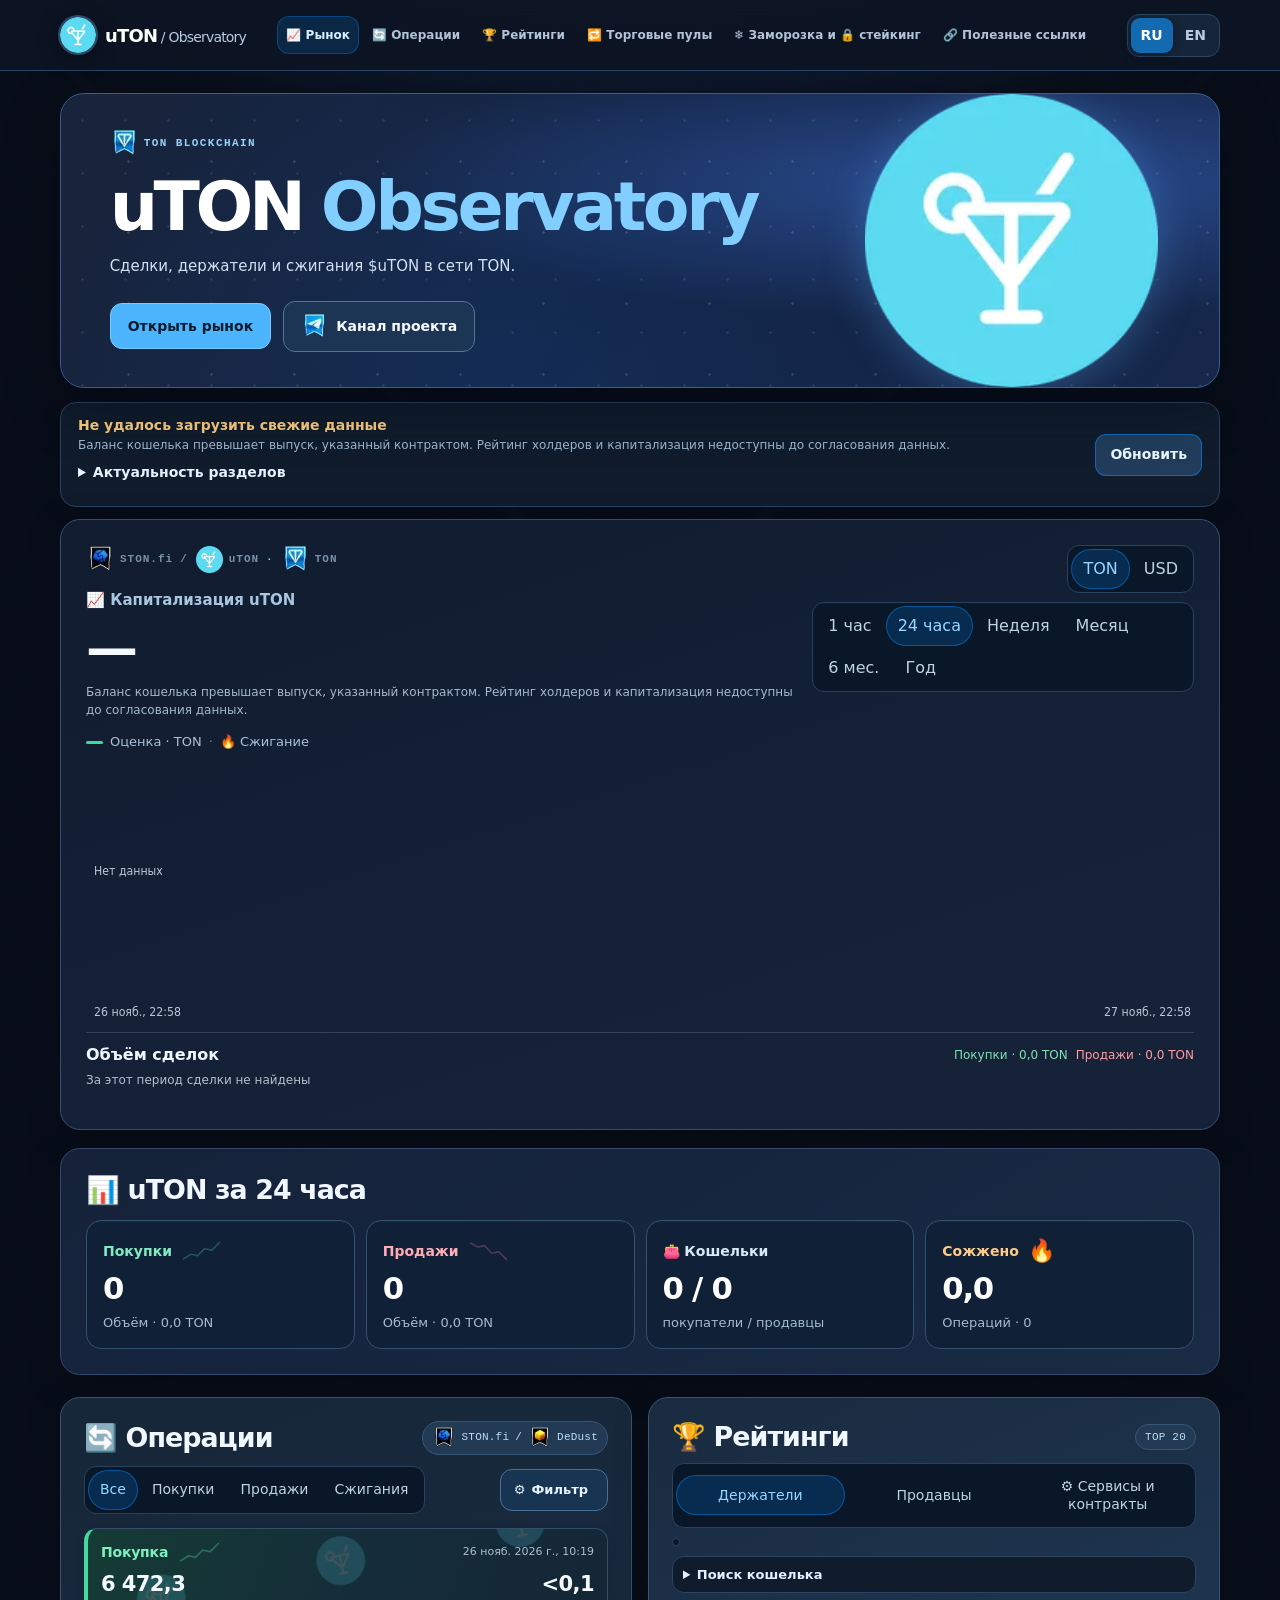
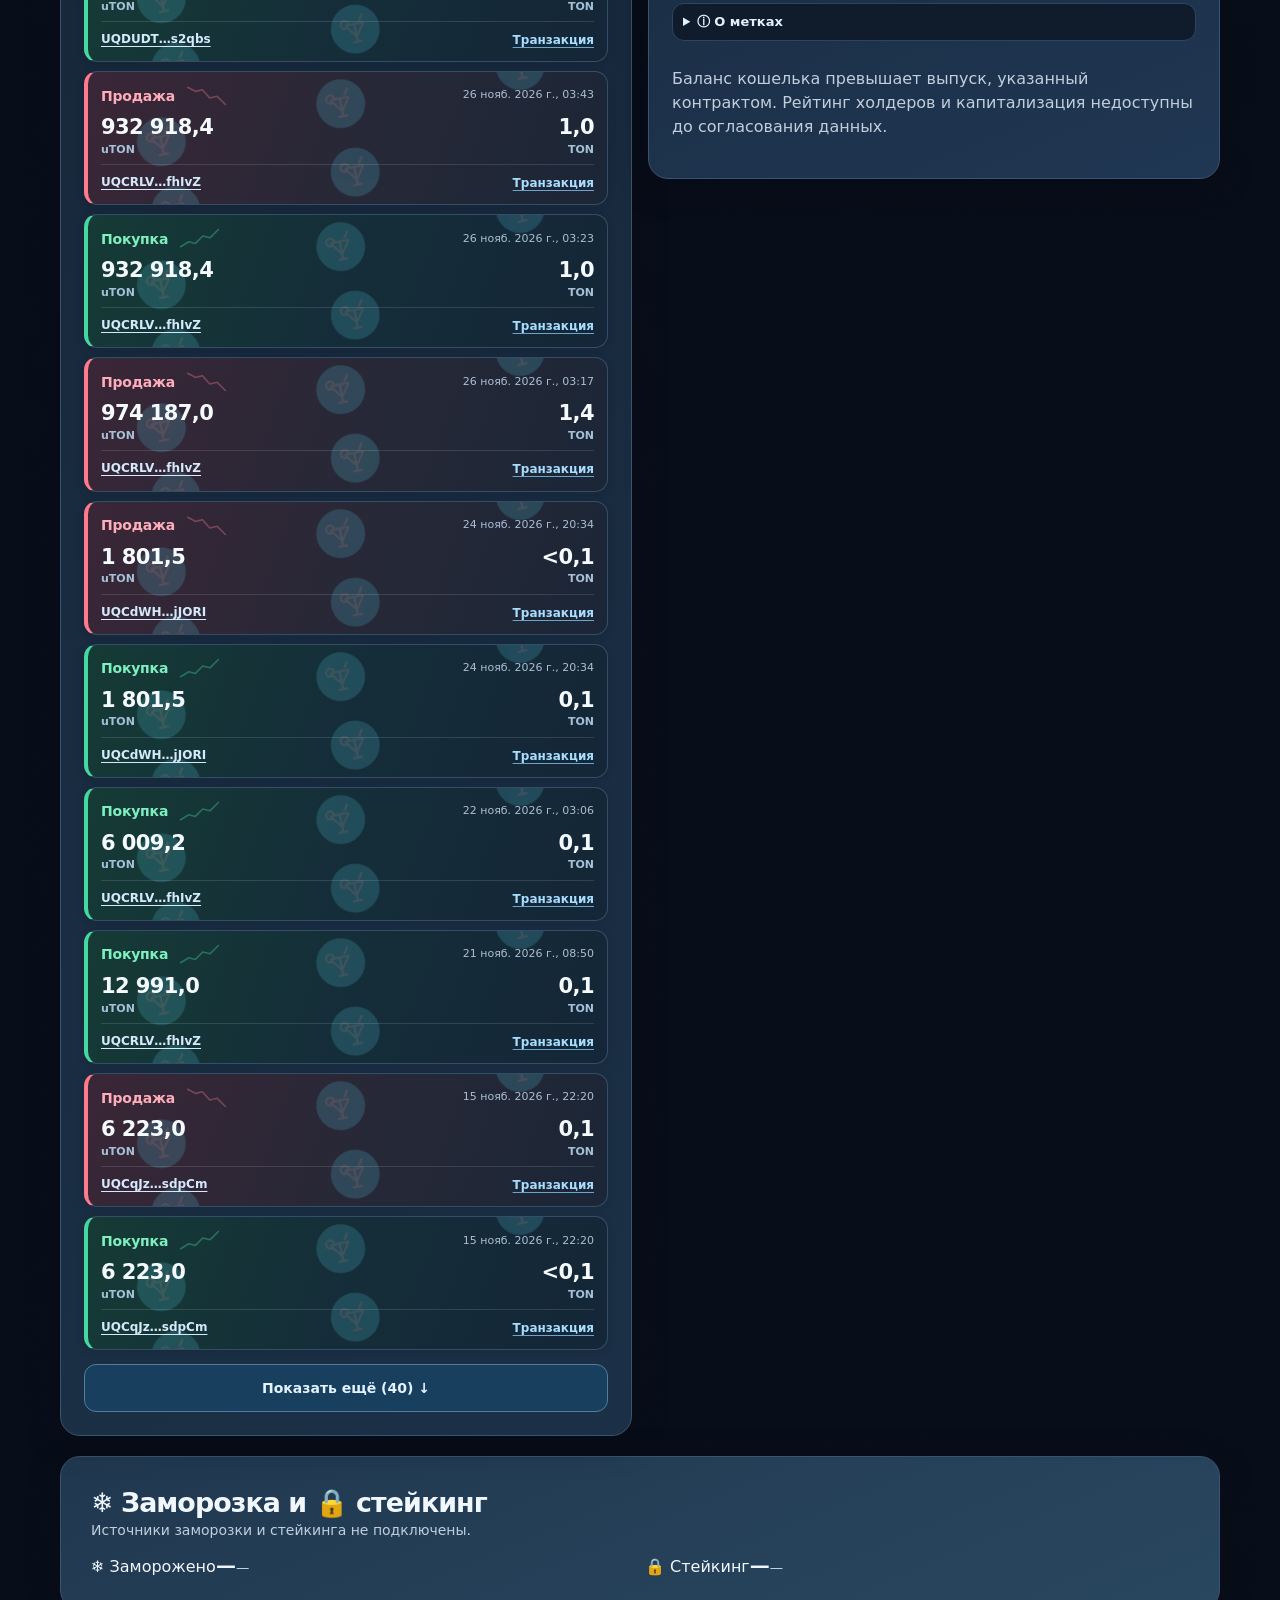
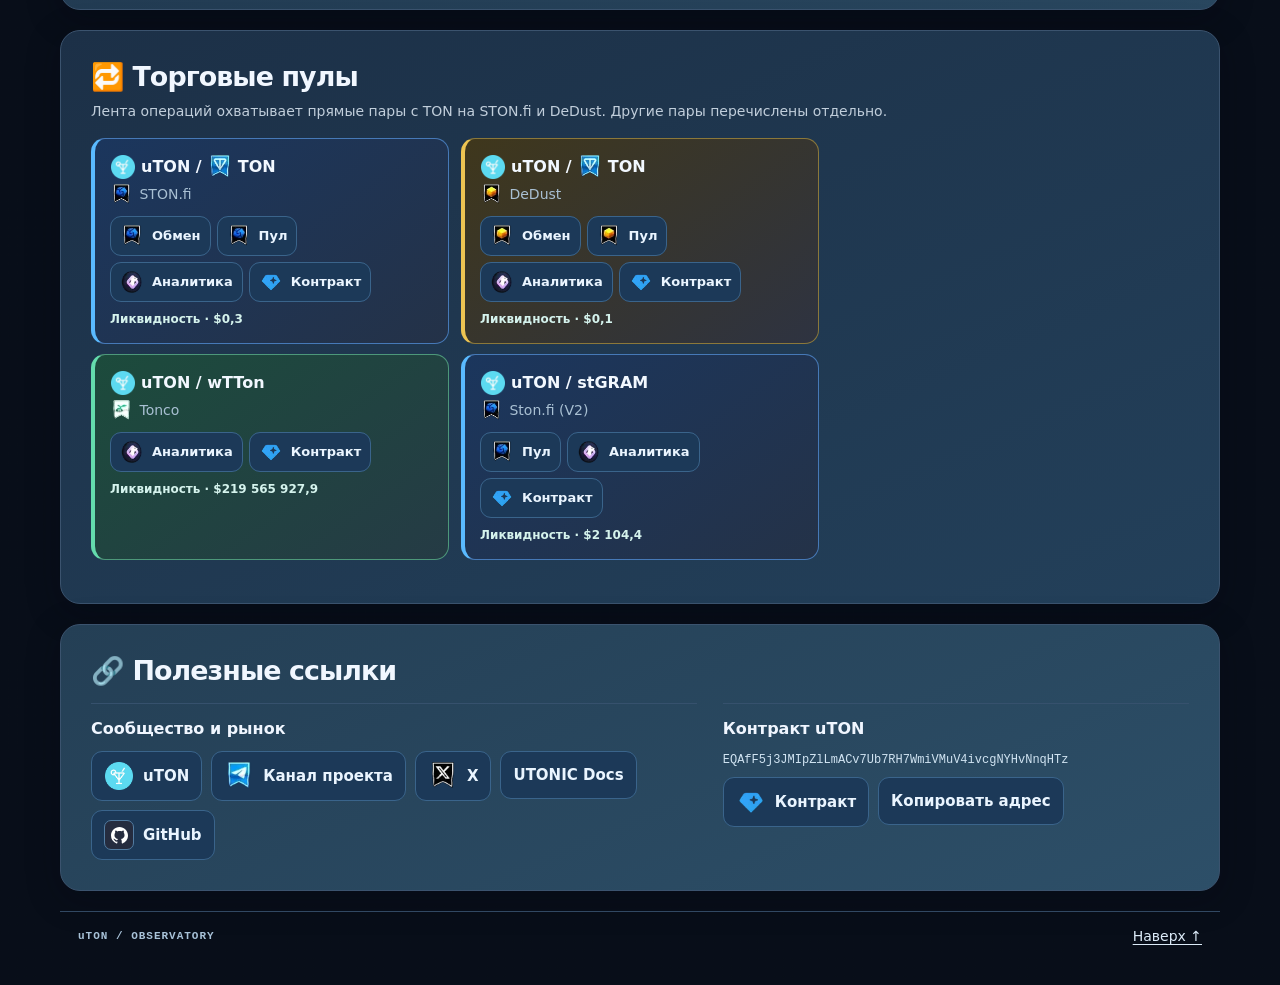
==== commit bad91a87: "Refresh uTON snapshot" ====
--- a/index.html
+++ b/index.html
@@ -1145,7 +1145,7 @@
 <section id="links" class="panel resources"><h2 data-t="links"></h2><div class="resourcesGrid"><article><h3 data-t="projectResources"></h3><div class="resourceList"><a href="https://utonic.org" target="_blank" rel="noopener noreferrer">uTON</a><a href="https://t.me/utonic_uton" target="_blank" rel="noopener noreferrer" data-t="projectChannel">Канал проекта</a><a href="https://twitter.com/UTONIC_uTON" target="_blank" rel="noopener noreferrer">X</a><a href="https://docs.utonic.org" target="_blank" rel="noopener noreferrer">UTONIC Docs</a><a href="https://github.com/Freebielife/UTON">GitHub</a></div></article><article><h3 data-t="contractLabel"></h3><p class="contract" id="contractAddress"></p><div class="resourceList"><a id="contract" data-t="exploreContract"></a><button id="copy"></button></div></article></div></section>
 <footer><span>uTON / OBSERVATORY</span><a href="#top" data-t="up"></a></footer></main>
 
-<script id="snapshot" type="application/json">{"schema":1,"token":"EQAfF5j3JMIpZlLmACv7Ub7RH7WmiVMuV4ivcgNYHvNnqHTz","updated":1795812117,"errors":["burns","holders"],"refreshStatus":{"holders":{"attemptedAt":1795812063,"ok":false,"error":"HolderSupplyMismatch","lastSuccess":null},"burns":{"attemptedAt":1795812063,"ok":false,"error":"ValueError","lastSuccess":1795661520},"zeroBurns":{"attemptedAt":1795812063,"ok":true,"lastSuccess":1795812063},"trades":{"attemptedAt":1795812063,"ok":true,"lastSuccess":1795812063},"rates":{"attemptedAt":1795812063,"ok":true,"lastSuccess":1795812063},"pools":{"attemptedAt":1795812063,"ok":null},"identity":{"attemptedAt":1795812063,"ok":true,"lastSuccess":1795812063},"badges":{"attemptedAt":1795812063,"ok":true,"lastSuccess":1795812063},"domains":{"attemptedAt":1795812063,"ok":true,"lastSuccess":1795812063},"fragmentNumbers":{"attemptedAt":1795812063,"ok":true,"lastSuccess":1795812063}},"serviceRegistry":{"asOf":1795752968,"source":"https://github.com/tonkeeper/ton-assets/blob/main/accounts.json","sha256":"4286bd47e11399901a7d713c9e98a5dba17300d76fe272f4f5d46110a84f4e2e","entries":{"0:ad8afecfacc248996885d8be6824280f9f3a7e54c2f6080b7971b9f556c280c4":"Crypto Bot","0:dddcd3cdad60af4c0d69389f567ad51d0c263fa4968d655ab424c69aadaf9322":"Wallet Bot 1","0:436a76c2794a88e3fbfec6b9c0374fc8db046f10868b835420d9937973a665d4":"Wallet Bot 2","0:6e814e6450e8c578067bb656298fb4d01397dd15018d7f34dc369eaba4c2111c":"Wallet Bot 3","0:5f00decb7da51881764dc3959cec60609045f6ca1b89e646bde49d492705d77f":"OKX 1","0:f15db2c62cd86aff0860d39c491fc73a31395fafeb5945e644498562260c782e":"OKX 2","0:e7e86da08742ed933434ffeb8f08a63c7e100ee842e25f599a9cbf0891574a6c":"OKX 3","0:0338def34b84c6ee9134a04ab1601450be446340a37ae259de57cb37bdb590cd":"OKX 4","0:a30a49ec725e9f57244b66af4c2da7ab76004b4fce80d3a34b1cd0c37762abce":"OKX 5","0:24da1e7b8da901e5b3dd0f98c397feb6e5a5ea483195a8b6bd0682cf2c5327ae":"OKX 6","0:7f2e84c723d8b6b6b1aacf810c8c26ab23c22022b464b87104b2d3065b0ea70b":"OKX 7","0:854ec4521efd52ad43bcf1988e4c44ebdf9a26ad18fa51abfdb685fc3b348a5c":"OKX 8","0:f9bdc0de461c1a2e002fada9550bbb095c8f9f73668d70c517a9cc7e050f8e5a":"OKX 9","0:9b9b739de2527ae72d21083f5198d710c7288453b4733e57ecadb2e189ac829c":"OKX 10","0:b31535e934db05bbc220267467903c8108bdabcbc2a06588838b726ddf589ef0":"FTX","0:57eb74407604a19f7e04005315ef70aeb7b675e6551977586756f6baf12125ee":"MEXC 1","0:1c7bd690f4f93de8b93db5790129dab65926c6e1fc9b57380089db5529516630":"MEXC 2","0:d887d0e2d1c4fc4126e71c970d33ab1896940000eae703bb1ab6cecc830777e3":"MEXC 3","0:7994848c1fcbcbc57a6a5a987b66eb424b8b54e10759b6b514a66b600c2b0eef":"EXMO","0:8d195793baad9a08c46dc353aebe999341dabd07721b9725f19e18abc3d10d92":"EXMO Cold Storage 1","0:26ab8ae763a3a7c3067d882b7b01cd5d37254cb8768f57b6a47c00028effc7b8":"EXMO Cold Storage 2","0:0130c77346e9ed82df677d107ad6a775c11f9c18f6a05c0dd17906b355850dad":"EXMO Deposit","0:342a359e38357c083968129fddddf049ef5c47315bfbef27505a356bf9f02d65":"CoinEx","0:555f3053e257130374bb831ae0e219e5e5f9ec0ca8f8a0d133369d3d690c64c2":"Huobi Deposit","0:85af78e8d035e920117cda654615cdf371d464480b629e110d3c5310d85ab362":"Huobi","0:80d4123841167ca989ac912443cc99a4b9c1a87584536427ff6fd85c92395ae9":"Kucoin 1","0:b37e57033db21d10b950e6143b658c10c3bf425bd193025960aef7f22dbcf4fc":"Kucoin 2","0:07ce60b7e5f255a88c3707f3fbc79e2cf924ed6b4b7d09c6324f0ba2338a48fa":"Kucoin 3","0:a14b1f452385b2bb984ad2c4441e1d23cae071fdfc096dfba53ebba3b6ff1d10":"lbank.info","0:75726a716f747e60b0371cb0d5d35471e8e1e931003fecc3a0961a8bd82c09c7":"xRocket Bot Cold Storage (Old)","0:c1dc654b598ab84cda4f12372efed8907cedf0901865a58649087373e01b1c24":"xRocket Bot (Old)","0:45614fee399c43d77bb597558791831bc0ee31754cbb2b5b1fbf5a3488ed9940":"xRocket Bot Cold Storage","0:011a8f0a0b36b779af033473274966666d1cd6fb4e77df679375fbd6f970d012":"xRocket Bot","0:c3f1da8ecda8f8cd42bace224ea3f1b6971eaa7f54c492d4d190527b4f573f7c":"Bybit 1","0:4a1f3ebcc66bdcefa90245bdf541a50ada1c688a487534b1587abffd93038834":"Bybit 2","0:cd525c15904d7b4027eae08b318624260f371ce8c9f4fcca0cdb7b583854107c":"Bybit 3","0:ae62a192da96e266161a702cc9f6de91c0c3441f17ceba51bc442dfb2031a30a":"Bybit 4","0:e3ce05c4da977132c24a3b102da8b5fbf2ea9173337b49de346e4a4b057f7579":"Bybit 5","0:e33ef85d174eb457c072d1ee10215b69ab9b64192f7421302ab1c8e26b7ad4bd":"Bybit 6","0:7f97f36dda3f7dedc9e12f8c09c4f89e7fbc17527ab3f67de4c3b155297a56e4":"Bybit 7","0:7d133d4e425c8e00de015513a44e66e6d163b21e71720aec7579965e5de28c55":"Bybit 8","0:f2dc1860686cd658987e2bed8216532d8c004460dadea907cc7d4ad7236c496b":"Bybit 9","0:4a1c20bc9a6f9294f75f1c87a7f383a8b73a483a2e6dcb3630ddbe78b3ccad00":"Bybit 10","0:008bb088e81e38d583826901093567027cc1575ec744ac354fa4eeec302d166d":"bit.com","0:1882478daef1b7ed200cbbdc201bd4ed0b24c2e5f1a4c7c15aeb7e3b1a759193":"Coinone Deposit","0:a4d2072b1edc1355fc7fbee0095beec7889a2d3cfaa9edcf2ce9e128631abbd6":"Coinone Withdrawal","0:f3f4ed0913ab555d023745058f1a6c55a49d4876593cb9bdab1f780a99b185bc":"Paribu","0:f9873509de5a2f97f7b2805f5f7aafab447f43c91e751cc8efabc6d2ea09d78a":"BingX","0:b496b8f73b469ff06a2d89e62c4d70a103fc228c821537b49dff092060bc281f":"Gate.io","0:60ff0b28e2b3839bef250a81be9f2e78a6265b980ec5d24df4e44bbff2c3fb25":"TIDEX","0:23eef28b6da5a368d6c0b8028fd5ed47c26758676bc9db1b5653caaadc969f91":"CWallet","0:00ffafa9fb3d4f837824436d19953c792be6632af73a9b82c4dc69ca07195087":"Matrixport","0:b58c73481f25a280f9705ab3424be850614d823256263ecfa049fa9fb917720d":"QMall","0:00b402b789e5626e1c61b50c5dbe2024426e92f16c0c2fb735396df96046b5fa":"BIT","0:2c54797319837b4c6d014fc991c1a8d4294dfd4d6cec4937e370f1f27db0423f":"Bitforex","0:6a5a76a1538cf9596590ec3708470649c342624bf92e63a6a7a15254ededa904":"Bitfinex","0:59b065c5d66261a5317660e96eee476aa6a11b749bdcbe8c0d1f3dbf24200d1c":"OMPFinex","0:3cd5ad54b190a71caab984b0f210e3742c7f2147b7e9073377d7c6b470017362":"Bitrue","0:6c53cd87cc0d33486db42c1c7fc03dfaeb2f7b815afc368ab1aee567edda3f72":"Coinspot","0:9a582c23266b8ea47eb71118a3c040d42b230b2266fecffe2d3cd390c0922c35":"BigOne","0:dd528505af15c6e5206bdd8f6c9a3b541f80ca98ae8a5066ab3ff8de1ff5e678":"Farhad Exchange","0:2b6f3cda567c385f0645486f3c665a451f56b2969d1be57d86eb77c6077a81d1":"BitTime","0:cdf7f0d7c09036f064272e3c429ed570be49ef29eb3a735b64bbc17915073732":"Bitget","0:e9c0a24ffaa6aa4f228890e71ae9550bfc53a6c57e643bc31c240e18727ac1ce":"Bitget2","0:336502faf83ef5b532d315ba71450b661c90e83fce64d8bc1fd2bf642f3555d9":"Bitget3","0:b308c7f9b4f596f6250175885972549871b05c70ed3619fd5a939401eea972e4":"Bitget4","0:e2d1df206b372db1f3b890e60d185b67aa0c9f1b6b6ff60a05091c8c01b40ac4":"Bitget5","0:7a0dc94da9f48b968dfb87be38d4fab7286288db7a04d3081feee177376d9089":"Bitget6","0:8785ef5ebb0fd24c6911d10f43c00961e9748fa54297a1ac517e3c5fe76bb0be":"Bitget7","0:213b6804c2082135a4a803da8e3b30cfed51aee9af2ad2100334b7f4711d3bcc":"Bitget8","0:573dfe99490a041703e977e4724135c5b8bea0bea67839612247451ca9d5c4cb":"Bitget9","0:de2519a527de7e1d4c1028bdb74e022b28a6e370e4fec3fc27d8d971308f99bb":"Bitget10","0:06476e580e250d0abec5c365a711833483c581d57b908be37d56bdb0e338c312":"Bitget11","0:c9959a997e1d4e4383d8db37b86d2101ce78dcf1f1b3904d9888fe572ef0efd4":"Bitget12","0:c07e51e5b694937758f45f4003071c84f4c4a68bdb168a22c3d6c8b89cd6186f":"Bitget13","0:1797a5c4c50a2b312ce9927ff6f12efd3b0b58ff311445118c2d2e64312b5d79":"Bitget14","0:6083005b354ab1c4785aa8ce8293ee5c9c182e9248f27e9c9074f35c16342083":"Bitget15","0:f99b14600ae44d2f12b178e8c6eabd78892ae82c5e45b6898f9deb7eb203f9c4":"Binance","0:8e91b50381c36dd42accdb51f5cb5d96848568b4924f8079b1a5ae7e10f43eda":"Binance Hot Wallet","0:ca1d9edeef40b3a9dbd9082f3767859547c3ce0bf641d09d58e33a3cf06fb309":"Binance Hot Wallet","0:a2faca7adfebd5c5970108d1f79065cef32b0c143fb13489066b684cdd7ee95c":"BitMart","0:5d5a830e48214791f4ab5352900c624d3bff3c5efd630196b180158eb789990f":"Nobitex","0:cad898b200a0934ee416c2039bbf3f5d7f1a323172875b3c19d378a6f540f7b1":"Nobitex","0:4532d5bcdfb05d3275cbf255bc91c3635cd48d63b719441581c5542a4750fdf5":"Nobitex","0:a32d52ced80a23fe4fe90ba94593ef686de03f9fbdaa069e642826a95234b982":"Nobitex","0:fac8ffcb6f89572a1232d59e91c65909ae408663fd2ceaecd35f35b5e9d670f4":"Bitpin1","0:c14ce5d772539be26fde315a505a1e0514104e76eef776f0b845e57df0557ddb":"Bitpin2","0:dd36441bf4aa8a6a6ecfd763efde1eb82dd86bdcfb1456b45ff4b73f87657184":"Bitpin3","0:402f5d4f4f8bea7b0bd511b9d3771834c1a22bbbbc8a326035eb07aa24f5c9f9":"Crypto.com","0:ca6e8f2a3dfc875b8673d8677f3818c4b8c02d1aa481a86a0c61bd09f8269f1d":"Foxbit","0:60def37fb0e6f41b18a73c2496d96b25442344864ca0ed97189a6f37e2439c56":"Richamster","0:97ad93444915089e812238ff10abe9066d0b03ea3dba2a8630fb9c9f88aa455c":"Wallet in Telegram","0:1f5806c73d03bbc96eb7eebf16067f1f2e8e270cfa16d57001aa9eaf7456f008":"Wallet in Telegram","0:1b44ec553616b0e4551037038834bdf0bdaa1f0440e10f3331d9841585612a68":"Wallet in Telegram","0:cf06c94efdae26faaa1d85092fc4daee78eba09e69c36dac051c1d8ffde35f40":"Wallet in Telegram","0:91887059ba56a03790b0696d7a402ac0691dff62fcd398e813f97d3b2736fa58":"Wallet in Telegram","0:6db0f022632b6269f0d4dbf8ea60a8448bbc2bcfc6812e31af8cc6405c268af7":"Wallet in Telegram","0:dd6ff02c59634745529b99a8d5beeea9f6c38a9188e6a7e96a424e3820c8ac0a":"Wallet in Telegram","0:023895aef955024920a291c6f3715e291df1b3dd254eafa8b09e21a2d58d5897":"Wallet in Telegram","0:f5066318091a8cfb530ec732104ce38f7783d92a6679ffcc0ce0960b0e94c7d0":"Wallet in Telegram","0:0c5684355f5410a923fb7dd59314905dc7ff157b28c9130671c7a4f17007e898":"Wallet in Telegram","0:23fe558cdf44249381aef36472e64a5072a24ba97fb61b2f5791da6013aec92d":"Wallet in Telegram","0:b7be71ac1b40e436db36721d9c20e82d44e78fc1e86a8ad15e00b1cc16831dcf":"Wallet in Telegram","0:55b7223f04dd1f2e1b3f28e4ad628fe6cab60004f280fb0a58cd27fc590b2eac":"Wallet in Telegram","0:659dbf460831a72795c4a9a9872fb4a3e7fd302783068dae53e8f2a5c150084a":"Flipster Deposit","0:d0a6eb95408e95ce97b0ca597fc523ff4809523635e8f519e00fdcbdf42f0c54":"Flipster Withdrawal","0:ec85cfc7fd1009362e421b5a0141f510d6540107ab73e7829fda1ef9e97a75e3":"CryptoBot","0:817438e5b0e6eb113ab74d73fc95f7ec19247dbe6ee27a42c3d0164d614c3ca1":"Ourbit","0:66a1e72196d64d6faf48fa4b2ea861f67b0484d2d14a59caf701d8c286ce44e5":"OKX 11","0:419712bc541c4489d6f1c38a105722d293b8847fd54f2717ad69142911b8be5c":"Bitfinex 2","0:6c25b5f2fe5ef1a6a1978f611f61a50883fd50a0822b19176445fca931823263":"OKX 12","0:14de4b02647941779108b7b99be85596260ccde813351000055d744dd8aba04c":"CoinEx"}},"identity":{"byWallet":{"0:912d575c3bda018ca864263ffea5d40ae2f80eb29e401c45b69c82b34b905f84":{"checked":1795789442,"domain":null,"linkedDigits":[],"role":null,"activated":1719858725},"0:aa2730a0a8243cb11dac8fe40594160b392090c407c12a8d9343785c08342c76":{"checked":1795789442,"domain":null,"linkedDigits":[],"role":"unclassified_contract","activated":null,"serviceCategory":"contract","roleSource":"https://tonapi.io/v2/accounts/0:aa2730a0a8243cb11dac8fe40594160b392090c407c12a8d9343785c08342c76"},"0:612f1f70d72093fb0397bf2c879317ff03e66d66057518e05ffa72f39408ceca":{"checked":1795752968,"domain":null,"linkedDigits":[],"role":null,"activated":1792548542},"0:df3a34f823946b892f20fce1f9748f10429729ef9b371d47137cdd1de89d1baa":{"checked":1795789442,"domain":null,"linkedDigits":[],"role":null,"activated":1791444050},"0:9d5879fe1ca8c2d7482a2e1e8b950143e631f2e51b9fe48f6975a4e70a8ae324":{"checked":1795812063,"domain":null,"linkedDigits":[],"role":null,"activated":1794586581},"0:d40d3798e0885771828110b5557c3feac243a913e8e4ec9d59ab39bc37f1ecda":{"checked":1795812063,"domain":null,"linkedDigits":[],"role":null,"activated":1792698513}},"asOf":1795812063},"engineVersion":"1.3.0","methodology":{"valuation":"last observed swap in primary_pool times CURRENT total supply; not circulating market cap","primary_pool":"EQCmJw5kZna-dW9J0uuV9mVTP91rITLNuAE9uIZzElLJTFUK","sellers":"sum of successful supported native TON swap sales; service roles excluded","holders":"balances excluding known services and identified contracts; unclassified accounts may remain until verified","burns":"accepted burn notifications and zero-address transfers shown as distinct evidence","usd":"historical TON/USD rate from CoinGecko","history":"incremental confirmed swaps; missing intervals remain partial"},"burns":{"asOf":1795661520,"since":1794858951,"rows":[]},"zeroBurns":{"asOf":1795812063,"rows":[]},"trades":{"rows":[{"kind":"buy","time":1795688370,"tx":"75ba038779792a041bb25a928effd7809f2ab1d1ece890480fd819f19cd93fb4","lt":"119185417000001","wallet":"0:d40d3798e0885771828110b5557c3feac243a913e8e4ec9d59ab39bc37f1ecda","tokenAmount":"6472.290672612","ton":"0.001","dex":"STON.fi","pool":"EQCmJw5kZna-dW9J0uuV9mVTP91rITLNuAE9uIZzElLJTFUK"},{"kind":"sell","time":1795664605,"tx":"953b212a8c676b13bf06fa78e873e9b729eb64e95c0074ecf758327c7f8e81e7","lt":"119125944000007","wallet":"0:912d575c3bda018ca864263ffea5d40ae2f80eb29e401c45b69c82b34b905f84","tokenAmount":"932918.382891856","ton":"0.998287286","dex":"STON.fi","pool":"EQCmJw5kZna-dW9J0uuV9mVTP91rITLNuAE9uIZzElLJTFUK"},{"kind":"buy","time":1795663384,"tx":"9351b684ece8f32b259951407ed7393d0498f383def7b45225754e3f008f08df","lt":"119122890000009","wallet":"0:912d575c3bda018ca864263ffea5d40ae2f80eb29e401c45b69c82b34b905f84","tokenAmount":"932918.382891856","ton":"1","dex":"STON.fi","pool":"EQCmJw5kZna-dW9J0uuV9mVTP91rITLNuAE9uIZzElLJTFUK"},{"kind":"sell","time":1795663074,"tx":"b587a9105e9c3b1592298178adb92935ab9a506028682dad81d1bd09a87d5526","lt":"119122115000015","wallet":"0:912d575c3bda018ca864263ffea5d40ae2f80eb29e401c45b69c82b34b905f84","tokenAmount":"974187.025891433","ton":"1.402321623","dex":"STON.fi","pool":"EQCmJw5kZna-dW9J0uuV9mVTP91rITLNuAE9uIZzElLJTFUK"},{"kind":"sell","time":1795552473,"tx":"33eb6c3ce7abb914961f133a3600019108c9cc5fb688863fc5712abcaccf6181","lt":"118845338000018","wallet":"0:9d5879fe1ca8c2d7482a2e1e8b950143e631f2e51b9fe48f6975a4e70a8ae324","tokenAmount":"1801.489814362","ton":"0.049893666","dex":"DeDust","pool":"EQCfYrAZUFLwFhUHWvU63PS0FBIh5CePWEho6T2TDgoGok50"},{"kind":"buy","time":1795552448,"tx":"a4e0507bcfa0e93097af1a1bf0198452f9b0bba396d0d14ca3fdd5813eb2c223","lt":"118845276000001","wallet":"0:9d5879fe1ca8c2d7482a2e1e8b950143e631f2e51b9fe48f6975a4e70a8ae324","tokenAmount":"1801.489814362","ton":"0.05","dex":"DeDust","pool":"EQCfYrAZUFLwFhUHWvU63PS0FBIh5CePWEho6T2TDgoGok50"},{"kind":"buy","time":1795316789,"tx":"107435a858bd290da87b29327c41a14fb8d37825b7fac00177bd7b538bd71032","lt":"118255508000001","wallet":"0:912d575c3bda018ca864263ffea5d40ae2f80eb29e401c45b69c82b34b905f84","tokenAmount":"6009.217673276","ton":"0.0786","dex":"STON.fi","pool":"EQCmJw5kZna-dW9J0uuV9mVTP91rITLNuAE9uIZzElLJTFUK"},{"kind":"buy","time":1795251030,"tx":"0c15370046641203acb77aa910d09abd3589c804a1730ad0ce1e7f843d07d9ac","lt":"118090956000021","wallet":"0:912d575c3bda018ca864263ffea5d40ae2f80eb29e401c45b69c82b34b905f84","tokenAmount":"12990.95992298","ton":"0.145","dex":"STON.fi","pool":"EQCmJw5kZna-dW9J0uuV9mVTP91rITLNuAE9uIZzElLJTFUK"},{"kind":"buy","time":1794781257,"tx":"cfee4437dca3ed359fca75ed0f7e97fe75968d96460612f324b78314357ec19b","lt":"116915317000001","wallet":"0:aa2730a0a8243cb11dac8fe40594160b392090c407c12a8d9343785c08342c76","tokenAmount":"6222.985308136","ton":"0.019443648","dex":"DeDust","pool":"EQCfYrAZUFLwFhUHWvU63PS0FBIh5CePWEho6T2TDgoGok50"},{"kind":"sell","time":1794781257,"tx":"cc3167db71b1fe1dc4b67c113348d03db5f5fac5664efbc2e4404109b501677c","lt":"116915317000001","wallet":"0:aa2730a0a8243cb11dac8fe40594160b392090c407c12a8d9343785c08342c76","tokenAmount":"6222.985308136","ton":"0.065377561","dex":"STON.fi","pool":"EQCmJw5kZna-dW9J0uuV9mVTP91rITLNuAE9uIZzElLJTFUK"},{"kind":"buy","time":1794771724,"tx":"8792c44aa2dccb224f380c61f11bbffdf77be46205cacd430acbdd786c6ed021","lt":"116891460000033","wallet":"0:612f1f70d72093fb0397bf2c879317ff03e66d66057518e05ffa72f39408ceca","tokenAmount":"1.000976065","ton":"0.000000975","dex":"DeDust","pool":"EQCfYrAZUFLwFhUHWvU63PS0FBIh5CePWEho6T2TDgoGok50"},{"kind":"buy","time":1794251730,"tx":"c2c3283000c5580bef39e64fd7596cddeb3e82baad755ab022efee73e5c765e4","lt":"115590221000037","wallet":"0:912d575c3bda018ca864263ffea5d40ae2f80eb29e401c45b69c82b34b905f84","tokenAmount":"6645.580806739","ton":"0.07","dex":"STON.fi","pool":"EQCmJw5kZna-dW9J0uuV9mVTP91rITLNuAE9uIZzElLJTFUK"},{"kind":"buy","time":1794251689,"tx":"def4477faf2a2e451828543041f871ff3af5904f8f0be98e347ec81068ee3ff4","lt":"115590118000005","wallet":"0:912d575c3bda018ca864263ffea5d40ae2f80eb29e401c45b69c82b34b905f84","tokenAmount":"7043.821502809","ton":"0.067","dex":"STON.fi","pool":"EQCmJw5kZna-dW9J0uuV9mVTP91rITLNuAE9uIZzElLJTFUK"},{"kind":"buy","time":1794248393,"tx":"3908294855fe340de3a4229f37460397dceaf7f8ecdc69f49a9fd0bf5a41306f","lt":"115581871000001","wallet":"0:912d575c3bda018ca864263ffea5d40ae2f80eb29e401c45b69c82b34b905f84","tokenAmount":"7296.583644931","ton":"0.063","dex":"STON.fi","pool":"EQCmJw5kZna-dW9J0uuV9mVTP91rITLNuAE9uIZzElLJTFUK"},{"kind":"buy","time":1794248332,"tx":"a98e869d5f91022dd78dd589a57f714f9b154e85fe6dc6ca7c0f61d8cb22721e","lt":"115581720000001","wallet":"0:912d575c3bda018ca864263ffea5d40ae2f80eb29e401c45b69c82b34b905f84","tokenAmount":"7690.66625474","ton":"0.06","dex":"STON.fi","pool":"EQCmJw5kZna-dW9J0uuV9mVTP91rITLNuAE9uIZzElLJTFUK"},{"kind":"buy","time":1794248290,"tx":"d8db7fb59e655119c035555331ae432e8a161aab5ab2a30d0cecab5bb191ab3d","lt":"115581614000001","wallet":"0:912d575c3bda018ca864263ffea5d40ae2f80eb29e401c45b69c82b34b905f84","tokenAmount":"8086.358311559","ton":"0.057","dex":"STON.fi","pool":"EQCmJw5kZna-dW9J0uuV9mVTP91rITLNuAE9uIZzElLJTFUK"},{"kind":"buy","time":1794120498,"tx":"d99c152a5be247031bbd7c984cf051a4067c0073dd96e0059be1917c5237117e","lt":"115261894000010","wallet":"0:912d575c3bda018ca864263ffea5d40ae2f80eb29e401c45b69c82b34b905f84","tokenAmount":"7819.183660565","ton":"0.05","dex":"STON.fi","pool":"EQCmJw5kZna-dW9J0uuV9mVTP91rITLNuAE9uIZzElLJTFUK"},{"kind":"buy","time":1794120456,"tx":"e0375782af712e22e260dcfd92bb835d7635db1127b4f03dfabe2acd733d35e5","lt":"115261789000015","wallet":"0:912d575c3bda018ca864263ffea5d40ae2f80eb29e401c45b69c82b34b905f84","tokenAmount":"8966.875709695","ton":"0.052","dex":"STON.fi","pool":"EQCmJw5kZna-dW9J0uuV9mVTP91rITLNuAE9uIZzElLJTFUK"},{"kind":"buy","time":1794120396,"tx":"3dbefebfa5c6e617b4e8cfe9052915b2bd8ff7f839145d1edc43a78eed40e956","lt":"115261639000005","wallet":"0:912d575c3bda018ca864263ffea5d40ae2f80eb29e401c45b69c82b34b905f84","tokenAmount":"9353.153999233","ton":"0.049","dex":"STON.fi","pool":"EQCmJw5kZna-dW9J0uuV9mVTP91rITLNuAE9uIZzElLJTFUK"},{"kind":"buy","time":1794101459,"tx":"0a147c106b3225074557cb4d11c2efabba81d7050984921ff0256296284a458f","lt":"115214257000001","wallet":"0:912d575c3bda018ca864263ffea5d40ae2f80eb29e401c45b69c82b34b905f84","tokenAmount":"9931.118198944","ton":"0.047","dex":"STON.fi","pool":"EQCmJw5kZna-dW9J0uuV9mVTP91rITLNuAE9uIZzElLJTFUK"},{"kind":"buy","time":1794101405,"tx":"c61819ddb72c530a6922da649c6fdf51f30267660cbf34b8c8e59f14c9169a68","lt":"115214122000008","wallet":"0:912d575c3bda018ca864263ffea5d40ae2f80eb29e401c45b69c82b34b905f84","tokenAmount":"9309.631692547","ton":"0.04","dex":"STON.fi","pool":"EQCmJw5kZna-dW9J0uuV9mVTP91rITLNuAE9uIZzElLJTFUK"},{"kind":"buy","time":1794101060,"tx":"fe7a992f6e0c3e32c5c66dd0f7d5a43e58e080b55703dbc027416f7a0953a782","lt":"115213259000003","wallet":"0:912d575c3bda018ca864263ffea5d40ae2f80eb29e401c45b69c82b34b905f84","tokenAmount":"9953.179621824","ton":"0.039","dex":"STON.fi","pool":"EQCmJw5kZna-dW9J0uuV9mVTP91rITLNuAE9uIZzElLJTFUK"},{"kind":"buy","time":1794101034,"tx":"5deab2531d54ef0e06af1e4d13ed7b04284ae875849b3ab65126ee389187f4f9","lt":"115213193000019","wallet":"0:912d575c3bda018ca864263ffea5d40ae2f80eb29e401c45b69c82b34b905f84","tokenAmount":"10949.444104305","ton":"0.039","dex":"STON.fi","pool":"EQCmJw5kZna-dW9J0uuV9mVTP91rITLNuAE9uIZzElLJTFUK"},{"kind":"buy","time":1794101004,"tx":"6996a078efacda372057ea69f2f6ad92fb00394ddf5307100aa599cf7741c077","lt":"115213119000021","wallet":"0:912d575c3bda018ca864263ffea5d40ae2f80eb29e401c45b69c82b34b905f84","tokenAmount":"11776.966531036","ton":"0.038","dex":"STON.fi","pool":"EQCmJw5kZna-dW9J0uuV9mVTP91rITLNuAE9uIZzElLJTFUK"},{"kind":"buy","time":1794100976,"tx":"7f67628c280e6f3aff888e39cd4a8e2f9866bbacf4e0ade5cd38f38d9feec0e0","lt":"115213047000003","wallet":"0:912d575c3bda018ca864263ffea5d40ae2f80eb29e401c45b69c82b34b905f84","tokenAmount":"12688.342435359","ton":"0.037","dex":"STON.fi","pool":"EQCmJw5kZna-dW9J0uuV9mVTP91rITLNuAE9uIZzElLJTFUK"},{"kind":"buy","time":1794100933,"tx":"91bd868ff4910e1dd7a40af767e8c967cb512c1c22cc4d8dc01fc7a37a0a86af","lt":"115212940000070","wallet":"0:912d575c3bda018ca864263ffea5d40ae2f80eb29e401c45b69c82b34b905f84","tokenAmount":"11310.183890191","ton":"0.03","dex":"STON.fi","pool":"EQCmJw5kZna-dW9J0uuV9mVTP91rITLNuAE9uIZzElLJTFUK"},{"kind":"buy","time":1794070991,"tx":"93ed4fc7444e830aa12041b0bf1850a9b776f2d6cdd2ca180de07c852bd36953","lt":"115138043000018","wallet":"0:912d575c3bda018ca864263ffea5d40ae2f80eb29e401c45b69c82b34b905f84","tokenAmount":"28471.431684633","ton":"0.065","dex":"STON.fi","pool":"EQCmJw5kZna-dW9J0uuV9mVTP91rITLNuAE9uIZzElLJTFUK"},{"kind":"sell","time":1794050207,"tx":"f1d472350dc8f014cae30c373c20ebcc7b2c0d1543ce420c51c65d31658d1269","lt":"115086047000046","wallet":"0:df3a34f823946b892f20fce1f9748f10429729ef9b371d47137cdd1de89d1baa","tokenAmount":"100000","ton":"0.309788543","dex":"STON.fi","pool":"EQCmJw5kZna-dW9J0uuV9mVTP91rITLNuAE9uIZzElLJTFUK"},{"kind":"buy","time":1794032467,"tx":"e8485d541a8ff90136f36b8b1832abf3f273e173a21c7d7080f648dd9a8fe32d","lt":"115041651000010","wallet":"0:912d575c3bda018ca864263ffea5d40ae2f80eb29e401c45b69c82b34b905f84","tokenAmount":"9121.594382574","ton":"0.041","dex":"STON.fi","pool":"EQCmJw5kZna-dW9J0uuV9mVTP91rITLNuAE9uIZzElLJTFUK"},{"kind":"buy","time":1794032442,"tx":"1cca3df5e651b32da777d0a082c2cc2d64e3b02282935d4e8e41b21691790490","lt":"115041589000001","wallet":"0:912d575c3bda018ca864263ffea5d40ae2f80eb29e401c45b69c82b34b905f84","tokenAmount":"9964.659588448","ton":"0.041","dex":"STON.fi","pool":"EQCmJw5kZna-dW9J0uuV9mVTP91rITLNuAE9uIZzElLJTFUK"},{"kind":"buy","time":1794032279,"tx":"ec04a8ca8fb184154a1caa8285a8fe74c2b5f59820d22fd9c9fdbacf7720f7e9","lt":"115041182000001","wallet":"0:912d575c3bda018ca864263ffea5d40ae2f80eb29e401c45b69c82b34b905f84","tokenAmount":"10990.686761904","ton":"0.041","dex":"STON.fi","pool":"EQCmJw5kZna-dW9J0uuV9mVTP91rITLNuAE9uIZzElLJTFUK"},{"kind":"buy","time":1794018302,"tx":"0cc77b68060d974be67b7e20ff181e6238323ff0d90263ccb3833ea2d0f3987d","lt":"115006202000001","wallet":"0:912d575c3bda018ca864263ffea5d40ae2f80eb29e401c45b69c82b34b905f84","tokenAmount":"11617.022394983","ton":"0.039","dex":"STON.fi","pool":"EQCmJw5kZna-dW9J0uuV9mVTP91rITLNuAE9uIZzElLJTFUK"},{"kind":"buy","time":1794018260,"tx":"daadf5903da298154270748df838b6497304182ff8f61878b819777d1bfcefd2","lt":"115006097000001","wallet":"0:912d575c3bda018ca864263ffea5d40ae2f80eb29e401c45b69c82b34b905f84","tokenAmount":"12184.121795541","ton":"0.037","dex":"STON.fi","pool":"EQCmJw5kZna-dW9J0uuV9mVTP91rITLNuAE9uIZzElLJTFUK"},{"kind":"buy","time":1794018223,"tx":"b244e70083d6273c967117cabb30eafb4954413634a5eeb7dc2394264aa8c3c0","lt":"115006003000001","wallet":"0:912d575c3bda018ca864263ffea5d40ae2f80eb29e401c45b69c82b34b905f84","tokenAmount":"12736.462537138","ton":"0.035","dex":"STON.fi","pool":"EQCmJw5kZna-dW9J0uuV9mVTP91rITLNuAE9uIZzElLJTFUK"},{"kind":"buy","time":1794018182,"tx":"076bcd3897373d2f350fa931a22981e65fb2f00776a53f70e558adbe7e1ec223","lt":"115005900000001","wallet":"0:912d575c3bda018ca864263ffea5d40ae2f80eb29e401c45b69c82b34b905f84","tokenAmount":"13683.460038341","ton":"0.034","dex":"STON.fi","pool":"EQCmJw5kZna-dW9J0uuV9mVTP91rITLNuAE9uIZzElLJTFUK"},{"kind":"buy","time":1794018138,"tx":"dd1ff97dc6e2f7250c73b357d055d908dc104e1f3f26f0604ee5de40559eee9e","lt":"115005790000006","wallet":"0:912d575c3bda018ca864263ffea5d40ae2f80eb29e401c45b69c82b34b905f84","tokenAmount":"14251.228197969","ton":"0.032","dex":"STON.fi","pool":"EQCmJw5kZna-dW9J0uuV9mVTP91rITLNuAE9uIZzElLJTFUK"},{"kind":"buy","time":1794018090,"tx":"e3c19379ddf88a2b4e86450e46d53b22b234e7b3122331c0031186e38b9e3104","lt":"115005671000004","wallet":"0:912d575c3bda018ca864263ffea5d40ae2f80eb29e401c45b69c82b34b905f84","tokenAmount":"14250.026411154","ton":"0.029","dex":"STON.fi","pool":"EQCmJw5kZna-dW9J0uuV9mVTP91rITLNuAE9uIZzElLJTFUK"},{"kind":"buy","time":1794018061,"tx":"873eba2704d2bf167a8a7ad73edaca41927f0399597a1905be7f078e31460c2e","lt":"115005597000016","wallet":"0:912d575c3bda018ca864263ffea5d40ae2f80eb29e401c45b69c82b34b905f84","tokenAmount":"15722.925001058","ton":"0.029","dex":"STON.fi","pool":"EQCmJw5kZna-dW9J0uuV9mVTP91rITLNuAE9uIZzElLJTFUK"},{"kind":"buy","time":1794017974,"tx":"f2a8c2429dde1a37dc63235c25e7f7a1f765667046115eec4fa69496d50b8804","lt":"115005381000001","wallet":"0:912d575c3bda018ca864263ffea5d40ae2f80eb29e401c45b69c82b34b905f84","tokenAmount":"16803.845175442","ton":"0.028","dex":"STON.fi","pool":"EQCmJw5kZna-dW9J0uuV9mVTP91rITLNuAE9uIZzElLJTFUK"},{"kind":"buy","time":1794017900,"tx":"1febac22f1f6df53c4382ed0d8ccd2b5cdf512109c2867cf6b55a502c4dc441e","lt":"115005196000001","wallet":"0:912d575c3bda018ca864263ffea5d40ae2f80eb29e401c45b69c82b34b905f84","tokenAmount":"17178.73558237","ton":"0.026","dex":"STON.fi","pool":"EQCmJw5kZna-dW9J0uuV9mVTP91rITLNuAE9uIZzElLJTFUK"},{"kind":"buy","time":1794017855,"tx":"462e72006490cd473dfe6c47a7d124b3c74f0f1d41232d7c0358a88cb73455b3","lt":"115005083000013","wallet":"0:912d575c3bda018ca864263ffea5d40ae2f80eb29e401c45b69c82b34b905f84","tokenAmount":"18265.518507768","ton":"0.025","dex":"STON.fi","pool":"EQCmJw5kZna-dW9J0uuV9mVTP91rITLNuAE9uIZzElLJTFUK"},{"kind":"buy","time":1794017818,"tx":"7d340c32a88ba00a930de978a7d0b9f767a359f7bfa7b46acadeffc4b79ba100","lt":"115004991000001","wallet":"0:912d575c3bda018ca864263ffea5d40ae2f80eb29e401c45b69c82b34b905f84","tokenAmount":"19410.714849078","ton":"0.024","dex":"STON.fi","pool":"EQCmJw5kZna-dW9J0uuV9mVTP91rITLNuAE9uIZzElLJTFUK"},{"kind":"buy","time":1793985710,"tx":"d5f67494b1e5842ad2b1915ccfe7e2f50086f2b63401716dc0433b457b2ff6b5","lt":"114924660000005","wallet":"0:912d575c3bda018ca864263ffea5d40ae2f80eb29e401c45b69c82b34b905f84","tokenAmount":"8612.377486342","ton":"0.0099","dex":"STON.fi","pool":"EQCmJw5kZna-dW9J0uuV9mVTP91rITLNuAE9uIZzElLJTFUK"},{"kind":"buy","time":1793985674,"tx":"fdb4dad06c9be209ce4a5e19185b46c832fcf9d5b1ff06df8196683fa939bfbe","lt":"114924569000019","wallet":"0:912d575c3bda018ca864263ffea5d40ae2f80eb29e401c45b69c82b34b905f84","tokenAmount":"9001.511753322","ton":"0.0099","dex":"STON.fi","pool":"EQCmJw5kZna-dW9J0uuV9mVTP91rITLNuAE9uIZzElLJTFUK"},{"kind":"buy","time":1793985646,"tx":"b4b23a8a39367807ce2b83c98650b92ba7a2fb816c6b8e39aec16e5eca403328","lt":"114924498000053","wallet":"0:912d575c3bda018ca864263ffea5d40ae2f80eb29e401c45b69c82b34b905f84","tokenAmount":"9417.638700436","ton":"0.0099","dex":"STON.fi","pool":"EQCmJw5kZna-dW9J0uuV9mVTP91rITLNuAE9uIZzElLJTFUK"},{"kind":"buy","time":1793985615,"tx":"3a133ab9832c580a254661c9fbc6d992f8b77ae2e4c8b7ec7f6f98015d4fc8bc","lt":"114924422000001","wallet":"0:912d575c3bda018ca864263ffea5d40ae2f80eb29e401c45b69c82b34b905f84","tokenAmount":"9863.314382877","ton":"0.0099","dex":"STON.fi","pool":"EQCmJw5kZna-dW9J0uuV9mVTP91rITLNuAE9uIZzElLJTFUK"},{"kind":"sell","time":1793983163,"tx":"dbf4cdb93aed470460d0d1bca22a93226fdcee5066f24231c511f1c8e581c35c","lt":"114918288000007","wallet":"0:df3a34f823946b892f20fce1f9748f10429729ef9b371d47137cdd1de89d1baa","tokenAmount":"7530","ton":"0.043477571","dex":"DeDust","pool":"EQCfYrAZUFLwFhUHWvU63PS0FBIh5CePWEho6T2TDgoGok50"},{"kind":"sell","time":1793983163,"tx":"3b5f9a7c0af23e24667ac511c1dca06cf0dc19ff9881863afb27ef8f6d2d46d1","lt":"114918288000007","wallet":"0:df3a34f823946b892f20fce1f9748f10429729ef9b371d47137cdd1de89d1baa","tokenAmount":"292470","ton":"0.888105448","dex":"STON.fi","pool":"EQCmJw5kZna-dW9J0uuV9mVTP91rITLNuAE9uIZzElLJTFUK"},{"kind":"buy","time":1793975149,"tx":"ab4eb3089e453712aa61bb149dce4f1b9ecbd37ce43f3d69738582edda52d8a9","lt":"114898246000031","wallet":"0:912d575c3bda018ca864263ffea5d40ae2f80eb29e401c45b69c82b34b905f84","tokenAmount":"7153.670773986","ton":"0.065","dex":"STON.fi","pool":"EQCmJw5kZna-dW9J0uuV9mVTP91rITLNuAE9uIZzElLJTFUK"},{"kind":"buy","time":1793975092,"tx":"84f4f95c2cea9b0beca36ede45d6b4cb787e3978cc8911cf166b255e7315b3e5","lt":"114898104000001","wallet":"0:912d575c3bda018ca864263ffea5d40ae2f80eb29e401c45b69c82b34b905f84","tokenAmount":"7301.006092954","ton":"0.06","dex":"STON.fi","pool":"EQCmJw5kZna-dW9J0uuV9mVTP91rITLNuAE9uIZzElLJTFUK"},{"kind":"buy","time":1793975026,"tx":"0cb8c4eadde66a0cb9e62a08262a9c60661efe60511005475308341daaf0e007","lt":"114897939000010","wallet":"0:912d575c3bda018ca864263ffea5d40ae2f80eb29e401c45b69c82b34b905f84","tokenAmount":"7374.810028105","ton":"0.055","dex":"STON.fi","pool":"EQCmJw5kZna-dW9J0uuV9mVTP91rITLNuAE9uIZzElLJTFUK"},{"kind":"buy","time":1793974248,"tx":"f8411cb8d1ff47064e0fcf73ea8b243e052f0eca47f3a13eb90478e4a691935e","lt":"114895994000020","wallet":"0:912d575c3bda018ca864263ffea5d40ae2f80eb29e401c45b69c82b34b905f84","tokenAmount":"8286.379099574","ton":"0.056","dex":"STON.fi","pool":"EQCmJw5kZna-dW9J0uuV9mVTP91rITLNuAE9uIZzElLJTFUK"},{"kind":"buy","time":1793973702,"tx":"5c545d660a462a03adeb6500d30fa68f8ced520b21841185bcd2df14beca5060","lt":"114894630000019","wallet":"0:912d575c3bda018ca864263ffea5d40ae2f80eb29e401c45b69c82b34b905f84","tokenAmount":"8165.877790169","ton":"0.05","dex":"STON.fi","pool":"EQCmJw5kZna-dW9J0uuV9mVTP91rITLNuAE9uIZzElLJTFUK"},{"kind":"buy","time":1793973653,"tx":"4d11158b4ce04506ea25b9776e54da89eded92d461fd4a6a3df561fa618d5b4b","lt":"114894506000016","wallet":"0:912d575c3bda018ca864263ffea5d40ae2f80eb29e401c45b69c82b34b905f84","tokenAmount":"9006.036458633","ton":"0.05","dex":"STON.fi","pool":"EQCmJw5kZna-dW9J0uuV9mVTP91rITLNuAE9uIZzElLJTFUK"},{"kind":"buy","time":1793973001,"tx":"0a8353b0206a4f107ba6bce6fc42850f2e0fbcec467771e52f0f1d61b29ac2df","lt":"114892874000037","wallet":"0:912d575c3bda018ca864263ffea5d40ae2f80eb29e401c45b69c82b34b905f84","tokenAmount":"18804.00195136","ton":"0.09","dex":"STON.fi","pool":"EQCmJw5kZna-dW9J0uuV9mVTP91rITLNuAE9uIZzElLJTFUK"},{"kind":"buy","time":1793972273,"tx":"9bab92a2b6ab63164e71c7a2c566d94723e00d9abfd3c0139ca6319df41855f3","lt":"114891054000044","wallet":"0:912d575c3bda018ca864263ffea5d40ae2f80eb29e401c45b69c82b34b905f84","tokenAmount":"461.056276844","ton":"0.002","dex":"STON.fi","pool":"EQCmJw5kZna-dW9J0uuV9mVTP91rITLNuAE9uIZzElLJTFUK"},{"kind":"buy","time":1793972251,"tx":"b3bcce6e6cef2b13033d6e990f14be5f045e2a0de183dd34191c38b29441cc9d","lt":"114890999000001","wallet":"0:94a047719daa26475e77afa2b97c394f5ed73716d3197ef5aac4393921d24841","tokenAmount":"33023.143915303","ton":"0.05","dex":"DeDust","pool":"EQCfYrAZUFLwFhUHWvU63PS0FBIh5CePWEho6T2TDgoGok50"},{"kind":"buy","time":1793972251,"tx":"a4fbabcab676a4130c6e2e014039305ce618d4440cc0cd612ef63218c4470409","lt":"114890999000001","wallet":"0:796c727580075a0428c01544d32e6e6e97e7670e411726327279674e0e38d9b8","tokenAmount":"3477726.906964596","ton":"1","dex":"STON.fi","pool":"EQCmJw5kZna-dW9J0uuV9mVTP91rITLNuAE9uIZzElLJTFUK"},{"kind":"sell","time":1793972251,"tx":"01517cdcc774fa1e6603857098941debe939950bbe6c191dd5f716c849117436","lt":"114890999000001","wallet":"0:94a047719daa26475e77afa2b97c394f5ed73716d3197ef5aac4393921d24841","tokenAmount":"33023.143915303","ton":"0.169355491","dex":"STON.fi","pool":"EQCmJw5kZna-dW9J0uuV9mVTP91rITLNuAE9uIZzElLJTFUK"},{"kind":"buy","time":1793972241,"tx":"c4bd8578f59d3613b005f477a427e508fcfc9e1047057f4eca7656d39745e5cd","lt":"114890975000021","wallet":"0:912d575c3bda018ca864263ffea5d40ae2f80eb29e401c45b69c82b34b905f84","tokenAmount":"157966.768350958","ton":"0.002","dex":"STON.fi","pool":"EQCmJw5kZna-dW9J0uuV9mVTP91rITLNuAE9uIZzElLJTFUK"},{"kind":"buy","time":1793972212,"tx":"97dcaea5959e7a223c2c2eef2ccdd9499ee7c36cb7fedf64557fbb704f07ef1c","lt":"114890902000039","wallet":"0:912d575c3bda018ca864263ffea5d40ae2f80eb29e401c45b69c82b34b905f84","tokenAmount":"172152.533992716","ton":"0.002","dex":"STON.fi","pool":"EQCmJw5kZna-dW9J0uuV9mVTP91rITLNuAE9uIZzElLJTFUK"},{"kind":"buy","time":1793972184,"tx":"c3b387f3db9984020fc2a106bcdc74a6a554d2803f294f3f6b0c019dc783cbf4","lt":"114890831000021","wallet":"0:912d575c3bda018ca864263ffea5d40ae2f80eb29e401c45b69c82b34b905f84","tokenAmount":"188339.764952775","ton":"0.002","dex":"STON.fi","pool":"EQCmJw5kZna-dW9J0uuV9mVTP91rITLNuAE9uIZzElLJTFUK"},{"kind":"buy","time":1793972149,"tx":"5c4ec7c8dc76c7403356d8c5197d86e25218d9708bfd34b036648020f7ab2e01","lt":"114890745000030","wallet":"0:912d575c3bda018ca864263ffea5d40ae2f80eb29e401c45b69c82b34b905f84","tokenAmount":"206923.636303166","ton":"0.002","dex":"STON.fi","pool":"EQCmJw5kZna-dW9J0uuV9mVTP91rITLNuAE9uIZzElLJTFUK"},{"kind":"buy","time":1793972020,"tx":"e25412321b67b821f2a888bd9357c99f86d05505c5b594e136fd3f614f72b685","lt":"114890421000021","wallet":"0:912d575c3bda018ca864263ffea5d40ae2f80eb29e401c45b69c82b34b905f84","tokenAmount":"228401.930827235","ton":"0.002","dex":"STON.fi","pool":"EQCmJw5kZna-dW9J0uuV9mVTP91rITLNuAE9uIZzElLJTFUK"},{"kind":"buy","time":1793971955,"tx":"1ddf715d8920131b58d42639e66b6a292d329e32fd4363f77327d55c79bc29f6","lt":"114890257000033","wallet":"0:912d575c3bda018ca864263ffea5d40ae2f80eb29e401c45b69c82b34b905f84","tokenAmount":"123312.737793736","ton":"0.0009999","dex":"STON.fi","pool":"EQCmJw5kZna-dW9J0uuV9mVTP91rITLNuAE9uIZzElLJTFUK"},{"kind":"buy","time":1793971919,"tx":"bd2fc4d472fd48185b4caff403d2b8530af6d465530ce6a81d34a776bde4d101","lt":"114890169000021","wallet":"0:912d575c3bda018ca864263ffea5d40ae2f80eb29e401c45b69c82b34b905f84","tokenAmount":"129942.267926678","ton":"0.000999","dex":"STON.fi","pool":"EQCmJw5kZna-dW9J0uuV9mVTP91rITLNuAE9uIZzElLJTFUK"},{"kind":"buy","time":1793971880,"tx":"acb3d57735ca090d99b9c0d29b6686a71ab188610899a83db4daaef0fbef247f","lt":"114890071000021","wallet":"0:912d575c3bda018ca864263ffea5d40ae2f80eb29e401c45b69c82b34b905f84","tokenAmount":"137375.477789945","ton":"0.0009999","dex":"STON.fi","pool":"EQCmJw5kZna-dW9J0uuV9mVTP91rITLNuAE9uIZzElLJTFUK"},{"kind":"buy","time":1793971827,"tx":"f759fc540c7f7b3aa7b1e58d58f4879526d9d1322669f7b4a6574e32a46f1d97","lt":"114889940000021","wallet":"0:912d575c3bda018ca864263ffea5d40ae2f80eb29e401c45b69c82b34b905f84","tokenAmount":"143850.526290488","ton":"0.00099","dex":"STON.fi","pool":"EQCmJw5kZna-dW9J0uuV9mVTP91rITLNuAE9uIZzElLJTFUK"},{"kind":"sell","time":1791906296,"tx":"54a1dff3f18f9d0533adb4dff1d6bf976f5495e334a1c7f062945ac8da6f40c6","lt":"109722769000013","wallet":"0:4855838a344ef3f6c326443737ef1a2d00ae4027186ad6f70055e434b254c8fe","tokenAmount":"4417314.787176254","ton":"0.199653135","dex":"STON.fi","pool":"EQCmJw5kZna-dW9J0uuV9mVTP91rITLNuAE9uIZzElLJTFUK"},{"kind":"buy","time":1790939270,"tx":"897ed2897cc9772d6c77fdb40e023dd9459a15b84161f152c99dcc8980f7efe9","lt":"107304520000019","wallet":"0:4855838a344ef3f6c326443737ef1a2d00ae4027186ad6f70055e434b254c8fe","tokenAmount":"4417314.787176254","ton":"0.2","dex":"STON.fi","pool":"EQCmJw5kZna-dW9J0uuV9mVTP91rITLNuAE9uIZzElLJTFUK"},{"kind":"buy","time":1789156338,"tx":"1fb5528c2570721ddcdc369821758858d5f82f7f0795412db9706e9951dcca7a","lt":"102845421000001","wallet":"0:307220f8da037ced06a53ae3374835d2443308aa7623be4f6ab0452cead5a3ab","tokenAmount":"154889.457036536","ton":"0.001","dex":"STON.fi","pool":"EQCmJw5kZna-dW9J0uuV9mVTP91rITLNuAE9uIZzElLJTFUK"},{"kind":"buy","time":1789156310,"tx":"042ded6ae86c221207fdcc61fe23b711157ad6cf25a83ef26960dbecd22ba53c","lt":"102845351000012","wallet":"0:307220f8da037ced06a53ae3374835d2443308aa7623be4f6ab0452cead5a3ab","tokenAmount":"164452.19590008","ton":"0.001","dex":"STON.fi","pool":"EQCmJw5kZna-dW9J0uuV9mVTP91rITLNuAE9uIZzElLJTFUK"},{"kind":"buy","time":1789156127,"tx":"2be1e7db200bbb004405575cd1ee67972249e4f8140820d0f13ec2f619dd57a0","lt":"102844893000017","wallet":"0:307220f8da037ced06a53ae3374835d2443308aa7623be4f6ab0452cead5a3ab","tokenAmount":"289328.062109173","ton":"0.001621212","dex":"STON.fi","pool":"EQCmJw5kZna-dW9J0uuV9mVTP91rITLNuAE9uIZzElLJTFUK"},{"kind":"buy","time":1788713738,"tx":"2a71b44c3d0643489d101651df4192008d85ed943470abf416c526931e1a60d9","lt":"101738296000023","wallet":"0:835404c04896933f0943ce581d7332ebb01ed9f54b7f9328192b6cc66a24fc99","tokenAmount":"2784309.488493384","ton":"0.01","dex":"STON.fi","pool":"EQCmJw5kZna-dW9J0uuV9mVTP91rITLNuAE9uIZzElLJTFUK"},{"kind":"buy","time":1788530279,"tx":"fb0aa188f7e3471d741af6a163b304b34257ac9fbe4a0a52bbbcdade48e87060","lt":"101279390000003","wallet":"0:835404c04896933f0943ce581d7332ebb01ed9f54b7f9328192b6cc66a24fc99","tokenAmount":"7963689.502868323","ton":"0.01","dex":"STON.fi","pool":"EQCmJw5kZna-dW9J0uuV9mVTP91rITLNuAE9uIZzElLJTFUK"},{"kind":"buy","time":1788530210,"tx":"c75713894dabff2341113d2dad4e608745c6520f35d41cb314d1ee6d8efce906","lt":"101279217000020","wallet":"0:835404c04896933f0943ce581d7332ebb01ed9f54b7f9328192b6cc66a24fc99","tokenAmount":"222761251.843568968","ton":"0.01","dex":"STON.fi","pool":"EQCmJw5kZna-dW9J0uuV9mVTP91rITLNuAE9uIZzElLJTFUK"},{"kind":"buy","time":1788530093,"tx":"6e055888cda65c0bab93aab5dca61b898fb5e15cabb7428300a9e384607d978d","lt":"101278923000027","wallet":"0:835404c04896933f0943ce581d7332ebb01ed9f54b7f9328192b6cc66a24fc99","tokenAmount":"3268042.437884571","ton":"0.00001","dex":"STON.fi","pool":"EQCmJw5kZna-dW9J0uuV9mVTP91rITLNuAE9uIZzElLJTFUK"},{"kind":"sell","time":1788527626,"tx":"0f2e0bbe91ad7847627cece5fd97accec3766ecd89418c698a5f40be850067b3","lt":"101272752000005","wallet":"0:6e23359e67fc47d2264311d98a15fa3c01352d4397620c46c936246608984a77","tokenAmount":"241173216.273972487","ton":"0.107579523","dex":"STON.fi","pool":"EQCmJw5kZna-dW9J0uuV9mVTP91rITLNuAE9uIZzElLJTFUK"},{"kind":"buy","time":1788460218,"tx":"e9258fa57122df18f34c4482b94449f16926379d764cbfec35f9285ec750e204","lt":"101104199000042","wallet":"0:835404c04896933f0943ce581d7332ebb01ed9f54b7f9328192b6cc66a24fc99","tokenAmount":"1341836.994384417","ton":"0.0489785","dex":"STON.fi","pool":"EQCmJw5kZna-dW9J0uuV9mVTP91rITLNuAE9uIZzElLJTFUK"},{"kind":"buy","time":1788460218,"tx":"0732684d328f66277f0401f0e2e438e1f2dc36391bf394dbe2b337ca4f037a0e","lt":"101104199000042","wallet":"0:835404c04896933f0943ce581d7332ebb01ed9f54b7f9328192b6cc66a24fc99","tokenAmount":"27652.328580627","ton":"0.0010215","dex":"DeDust","pool":"EQCfYrAZUFLwFhUHWvU63PS0FBIh5CePWEho6T2TDgoGok50"},{"kind":"buy","time":1788460030,"tx":"3386b653faa6f00b76336dbf288803d62b37d420d5ad2b4acac9cd36c9fae01d","lt":"101103730000028","wallet":"0:ccc5f0fe6041641aafcffa592aea6b7d02cb1d4a2c2719388a3ce2410c0c8bc9","tokenAmount":"735.705916141","ton":"0.000014917","dex":"DeDust","pool":"EQCfYrAZUFLwFhUHWvU63PS0FBIh5CePWEho6T2TDgoGok50"},{"kind":"buy","time":1788460029,"tx":"d5dc53f354e8b3362e75127385cdbc8eb0a7a13985fc95690c7a15c8f36d3298","lt":"101103729000040","wallet":"0:835404c04896933f0943ce581d7332ebb01ed9f54b7f9328192b6cc66a24fc99","tokenAmount":"13543112.869423936","ton":"0.048756","dex":"STON.fi","pool":"EQCmJw5kZna-dW9J0uuV9mVTP91rITLNuAE9uIZzElLJTFUK"},{"kind":"buy","time":1788460029,"tx":"12b30abb8f2a4d2461cde03fd82edd3c9dbf18894a1555438d77c84c50dacdf3","lt":"101103729000040","wallet":"0:835404c04896933f0943ce581d7332ebb01ed9f54b7f9328192b6cc66a24fc99","tokenAmount":"5374339.031108246","ton":"0.001244","dex":"DeDust","pool":"EQCfYrAZUFLwFhUHWvU63PS0FBIh5CePWEho6T2TDgoGok50"},{"kind":"buy","time":1788458729,"tx":"7963ac212cb16113e964f1ec057bea6097332ecc4641e569c327dc3878408ee6","lt":"101100479000001","wallet":"0:6e23359e67fc47d2264311d98a15fa3c01352d4397620c46c936246608984a77","tokenAmount":"241173216.873429188","ton":"0.01","dex":"STON.fi","pool":"EQCmJw5kZna-dW9J0uuV9mVTP91rITLNuAE9uIZzElLJTFUK"},{"kind":"sell","time":1788458728,"tx":"f613e5d7f3803e010984f715f30e95055430b0bcee851e8319b15c325e851803","lt":"101100477000073","wallet":"0:1af6d411e1e963d7686dc9405306780a9acb668417726080432b1e6f8a89bb4d","tokenAmount":"5439979.653855442","ton":"8.461987072","dex":"DeDust","pool":"EQCfYrAZUFLwFhUHWvU63PS0FBIh5CePWEho6T2TDgoGok50"},{"kind":"buy","time":1788458728,"tx":"1f8a1af27ac0941a62b751fd1cd5ac454f3722e8af4b666f21d5f659318ca1ec","lt":"101100477000073","wallet":"0:1af6d411e1e963d7686dc9405306780a9acb668417726080432b1e6f8a89bb4d","tokenAmount":"5439979.653855442","ton":"0.000014158","dex":"STON.fi","pool":"EQCmJw5kZna-dW9J0uuV9mVTP91rITLNuAE9uIZzElLJTFUK"},{"kind":"sell","time":1788458728,"tx":"3c6b362a78650308a80dbdd61fde5fa049f234b59b46bc9e4b241b9f617f9723","lt":"101100477000059","wallet":"0:e9f0966f0c48f596948ef09cfd2a0afd93d9bec1098757a5a571cbcd134e7ef9","tokenAmount":"263392793.889678294","ton":"399.723482824","dex":"STON.fi","pool":"EQCmJw5kZna-dW9J0uuV9mVTP91rITLNuAE9uIZzElLJTFUK"},{"kind":"sell","time":1787726856,"tx":"5746d31a85bc340ff7fde1f89b35e8bb8a3f73c24e8a3aa84efb921f41c10c20","lt":"99269790000006","wallet":"0:5e6d596450f01813525433dab7854fef90877fcbcb57f2b15de7caae13996814","tokenAmount":"0.158877573","ton":"0.146425524","dex":"DeDust","pool":"EQCfYrAZUFLwFhUHWvU63PS0FBIh5CePWEho6T2TDgoGok50"},{"kind":"sell","time":1787563815,"tx":"d294918e48f21c196b683849d904f70e5a75322ea12a1954571015c613af0f9a","lt":"98861914000013","wallet":"0:9db7d03b91613d27229c186bf902fae61bfb230340fbbdfa26637e7725bf7a22","tokenAmount":"0.644262595","ton":"0.585353054","dex":"STON.fi","pool":"EQCmJw5kZna-dW9J0uuV9mVTP91rITLNuAE9uIZzElLJTFUK"},{"kind":"sell","time":1787347241,"tx":"4668eb4c3909960dd91fe3b95a4593e35d6d7181f18bec2fb23631a507e4a2f4","lt":"98319873000001","wallet":"0:d3c33eccaa8916518871029021f69abbaadd13efa2f55af9c3caffed869b12b3","tokenAmount":"6.5503289","ton":"6.020081268","dex":"STON.fi","pool":"EQCmJw5kZna-dW9J0uuV9mVTP91rITLNuAE9uIZzElLJTFUK"},{"kind":"sell","time":1787115096,"tx":"d22f8108b0fe752d43f23f655b3c444da3df773b4eac97949215424fa47d699c","lt":"97738622000001","wallet":"0:44730a7f7ffbd7e59845add47c1cf1763c9d357e3aaa5db830c7433995a627fb","tokenAmount":"5.018539901","ton":"4.760792036","dex":"STON.fi","pool":"EQCmJw5kZna-dW9J0uuV9mVTP91rITLNuAE9uIZzElLJTFUK"},{"kind":"sell","time":1787115096,"tx":"2a1114bf02d89d1053876cc4624ab1a4c2649f0692c72fbfba708a5ca629fd75","lt":"97738622000001","wallet":"0:44730a7f7ffbd7e59845add47c1cf1763c9d357e3aaa5db830c7433995a627fb","tokenAmount":"0.403633108","ton":"0.395873217","dex":"DeDust","pool":"EQCfYrAZUFLwFhUHWvU63PS0FBIh5CePWEho6T2TDgoGok50"},{"kind":"sell","time":1787038236,"tx":"b0bdd4e3698b675887ed0f51ff2faf5277b786d2cd93e6e1e7d901373b05a25d","lt":"97546238000015","wallet":"0:0a88ad9c28290cc2f9ae23d47e0389deea6cb85fbf5ef149ddf5e15737ea12ab","tokenAmount":"0.027375","ton":"0.302078475","dex":"DeDust","pool":"EQCfYrAZUFLwFhUHWvU63PS0FBIh5CePWEho6T2TDgoGok50"},{"kind":"sell","time":1785742061,"tx":"cb35dae2956bed1f8525766cd053cd6f4d4c44e77ec7682c14f29312ebe8cec7","lt":"94302416000001","wallet":"0:9e46330a9fe2ffa181607f31fbe60737c8959a0fa0bb649e40d587bf3d788087","tokenAmount":"0.059471994","ton":"0.335880988","dex":"DeDust","pool":"EQCfYrAZUFLwFhUHWvU63PS0FBIh5CePWEho6T2TDgoGok50"},{"kind":"sell","time":1785256813,"tx":"b54448b9f29a880e4a1a409aa474ed973d540701e22544a22cf9f117f54c374c","lt":"93128841000001","wallet":"0:088330638eac07cf647c7338f00ad0192bb4e38f4d418dd6f4ad1d88de179ace","tokenAmount":"2.257013477","ton":"2.162721855","dex":"STON.fi","pool":"EQCmJw5kZna-dW9J0uuV9mVTP91rITLNuAE9uIZzElLJTFUK"},{"kind":"buy","time":1785256813,"tx":"381da371ad60db06a50867c0891fb5a75cf7105f0ba916fa8e8ffdc35438b06a","lt":"93128841000001","wallet":"0:f76d82c5226c30ad1417c1b96d5516e748d1b32f4263b166582fec22f5078890","tokenAmount":"0.937947687","ton":"0.89","dex":"DeDust","pool":"EQCfYrAZUFLwFhUHWvU63PS0FBIh5CePWEho6T2TDgoGok50"},{"kind":"buy","time":1785256813,"tx":"2a98e477ebade4265fd7f9f70615adad379df49a7125f28f615ffa30c58f17d1","lt":"93128841000001","wallet":"0:088330638eac07cf647c7338f00ad0192bb4e38f4d418dd6f4ad1d88de179ace","tokenAmount":"2.257013477","ton":"1.979338543","dex":"STON.fi","pool":"EQCmJw5kZna-dW9J0uuV9mVTP91rITLNuAE9uIZzElLJTFUK"},{"kind":"buy","time":1785256813,"tx":"1f0bb16e8b9dcb0d9981f31f6ff9230857bb69e830bb2f842003c1863804ae96","lt":"93128841000001","wallet":"0:f76d82c5226c30ad1417c1b96d5516e748d1b32f4263b166582fec22f5078890","tokenAmount":"20.678139118","ton":"19.11","dex":"STON.fi","pool":"EQCmJw5kZna-dW9J0uuV9mVTP91rITLNuAE9uIZzElLJTFUK"},{"kind":"sell","time":1785060382,"tx":"a78f5bd0dd4b18043690fcc0058e4e221515f4f952917f977662e1445f0ff961","lt":"92651607000001","wallet":"0:575b68c93cc4bb50a078ee21bd60345982c9639482b2562b64ed1115beea5574","tokenAmount":"13.331643075","ton":"11.856744185","dex":"STON.fi","pool":"EQCmJw5kZna-dW9J0uuV9mVTP91rITLNuAE9uIZzElLJTFUK"},{"kind":"sell","time":1784895268,"tx":"37bd450682501d3ff43019e371a97cc4e6a4e46c5f38939bd687b47ab8202a24","lt":"92248700000001","wallet":"0:e96009f6516f83a055ce3e3f186405bbd8f83dd6352391e9ecdb7cf7523cce35","tokenAmount":"1.843304848","ton":"1.705066074","dex":"STON.fi","pool":"EQCmJw5kZna-dW9J0uuV9mVTP91rITLNuAE9uIZzElLJTFUK"},{"kind":"sell","time":1784686677,"tx":"a177e13e0f8c8a32da6ad1d28fca8cab2c86c8f4bc76d93dea6207bc67cf050a","lt":"91734044000001","wallet":"0:f1cedcb1a11264d329b2df978ef3686ab0f5f1929c18e5f1162961ff9928c383","tokenAmount":"6","ton":"5.651570196","dex":"STON.fi","pool":"EQCmJw5kZna-dW9J0uuV9mVTP91rITLNuAE9uIZzElLJTFUK"},{"kind":"sell","time":1784444612,"tx":"5995f64bbd60dc046e46b0e046ecfd0551571b67b0ba93a273e37ceaac43728f","lt":"91128893000014","wallet":"0:97f8b125f5f1a882e86848ee8b578da94324e050f7a49b9f97bfe2262a33a1c3","tokenAmount":"6.270897263","ton":"6.047809321","dex":"STON.fi","pool":"EQCmJw5kZna-dW9J0uuV9mVTP91rITLNuAE9uIZzElLJTFUK"},{"kind":"sell","time":1784074621,"tx":"f9902b61baaaf70c6b635c17ed5f832391856e03b71fba88cf43867e8108b35f","lt":"90203892000001","wallet":"0:5b1ff6c24cc49154c4c854bd0bd3d9a0105e66e6e19a3420d02be20cb5ed707f","tokenAmount":"0.102303668","ton":"0.100654664","dex":"STON.fi","pool":"EQCmJw5kZna-dW9J0uuV9mVTP91rITLNuAE9uIZzElLJTFUK"},{"kind":"sell","time":1783548387,"tx":"2c162335f1621a1f98eb7b0f1a96851c31389ab8d0ce1c98e3867e50efeb841c","lt":"88889594000001","wallet":"0:b7c6ab74b5ffd945a8c8d8b96f8d2b9c044dcca306686cbe66965d0ccbbdfd00","tokenAmount":"1.959371136","ton":"1.937246938","dex":"STON.fi","pool":"EQCmJw5kZna-dW9J0uuV9mVTP91rITLNuAE9uIZzElLJTFUK"},{"kind":"sell","time":1783272791,"tx":"1b0e0e18c7a0e528ead76cd79f7bcb826f4afdfcc615238df037917ce7f7cb83","lt":"88202249000001","wallet":"0:87822c5ef0e61e65c75c7e22da0904bd4141f018160a88160dffe06157669112","tokenAmount":"0.959538663","ton":"0.957789097","dex":"STON.fi","pool":"EQCmJw5kZna-dW9J0uuV9mVTP91rITLNuAE9uIZzElLJTFUK"},{"kind":"sell","time":1782675327,"tx":"03308b32bbbc14152c8af1fed9c0d855219a624a01f025cf1c3234b92420c498","lt":"86715088000001","wallet":"0:a228bd881d74a05158dd1e9b24b3de02133905b7073db29c90ef562e99b9f47d","tokenAmount":"0.959538663","ton":"0.986839532","dex":"STON.fi","pool":"EQCmJw5kZna-dW9J0uuV9mVTP91rITLNuAE9uIZzElLJTFUK"},{"kind":"sell","time":1782460754,"tx":"0f9df625a0a3960ac36dba387444418b012cce075faa2f166ac5070719a64d9a","lt":"86181190000019","wallet":"0:277fd6a1a9fb4ad97469d77bf2986a03524590ce8550299b2810466729b1aa3f","tokenAmount":"1.959538663","ton":"2.029613669","dex":"STON.fi","pool":"EQCmJw5kZna-dW9J0uuV9mVTP91rITLNuAE9uIZzElLJTFUK"},{"kind":"sell","time":1782260046,"tx":"9273bbddd8c6031622a8ce3bdaca5221594dddabce47b1116d7066109428d203","lt":"85682357000012","wallet":"0:e6e5998ca45b168621eb07c7137c959b3b08ae35381cfaa5ba3be4290a5010ac","tokenAmount":"1.962328935","ton":"2.051996728","dex":"STON.fi","pool":"EQCmJw5kZna-dW9J0uuV9mVTP91rITLNuAE9uIZzElLJTFUK"},{"kind":"sell","time":1782243091,"tx":"471d41c2470a7608aa9208933ed955e7099c5dbafcc20e5dcfb2c5ab7a62804f","lt":"85640420000001","wallet":"0:aa38dbfaf4f5a799e88d732941aff9b20b9688fec0d2ad87fd0c65de045ce374","tokenAmount":"1.037991364","ton":"1.087931075","dex":"STON.fi","pool":"EQCmJw5kZna-dW9J0uuV9mVTP91rITLNuAE9uIZzElLJTFUK"},{"kind":"buy","time":1782066805,"tx":"83df084e3554351609e2256b327224b3f0aa6b05bb2b7c54d138f42e0890d07d","lt":"85201859000005","wallet":"0:8c69df5f282eca17e8582bc165f8c74a18227d5c44322d98dd932df9c7f35890","tokenAmount":"0.827705207","ton":"0.810192659","dex":"DeDust","pool":"EQCfYrAZUFLwFhUHWvU63PS0FBIh5CePWEho6T2TDgoGok50"},{"kind":"sell","time":1782066805,"tx":"46554d7c285a3b2d8da573debd08a46de015ddd15ac66871f5bb6a01458fc1a9","lt":"85201859000005","wallet":"0:8c69df5f282eca17e8582bc165f8c74a18227d5c44322d98dd932df9c7f35890","tokenAmount":"0.827705207","ton":"0.875887213","dex":"STON.fi","pool":"EQCmJw5kZna-dW9J0uuV9mVTP91rITLNuAE9uIZzElLJTFUK"},{"kind":"sell","time":1782066805,"tx":"764d933646c2a121532afaa344ed267300b4ae6834e83b67bbab6c500b87afc6","lt":"85201858000008","wallet":"0:e96009f6516f83a055ce3e3f186405bbd8f83dd6352391e9ecdb7cf7523cce35","tokenAmount":"1.093254504","ton":"1.361315363","dex":"DeDust","pool":"EQCfYrAZUFLwFhUHWvU63PS0FBIh5CePWEho6T2TDgoGok50"},{"kind":"sell","time":1781715732,"tx":"cf0c222dd6df3d1779beb81805ae71bf21c560cd11d273abe4db610a3ba6f6d5","lt":"84328070000001","wallet":"0:5cb96e835326962c467b83a58e8c1a9042ad0139904d9144553ec009e3120a9a","tokenAmount":"3.15659986","ton":"3.356437421","dex":"STON.fi","pool":"EQCmJw5kZna-dW9J0uuV9mVTP91rITLNuAE9uIZzElLJTFUK"},{"kind":"sell","time":1781657981,"tx":"2f6fd0da9f07bf23f5c2df24f72dc995d4dd05b06409f5a4fbec90d341f59d9d","lt":"84184474000001","wallet":"0:0279823df15d21ce2c8afd3f49a27de6b9bb7de80be419a04b64311771c5beee","tokenAmount":"0.986864204","ton":"1.065458632","dex":"STON.fi","pool":"EQCmJw5kZna-dW9J0uuV9mVTP91rITLNuAE9uIZzElLJTFUK"},{"kind":"buy","time":1781657978,"tx":"b2d2123fe5d6e0740d1adaaec54b243a40c9cf9cc647cbb3bcfcdc184cb33559","lt":"84184465000003","wallet":"0:0279823df15d21ce2c8afd3f49a27de6b9bb7de80be419a04b64311771c5beee","tokenAmount":"0.986864204","ton":"1","dex":"DeDust","pool":"EQCfYrAZUFLwFhUHWvU63PS0FBIh5CePWEho6T2TDgoGok50"},{"kind":"sell","time":1781579530,"tx":"76bc8fb630436f0786c8e474aff015a9f05ca565f4dbeb73c9ef1c659fa64d64","lt":"83989338000005","wallet":"0:011897dfb437777cf15de0f85a73a24db5f2038b63ef46da06c7bb8f8aa0ed0b","tokenAmount":"0.561292284","ton":"0.543299485","dex":"DeDust","pool":"EQCfYrAZUFLwFhUHWvU63PS0FBIh5CePWEho6T2TDgoGok50"},{"kind":"sell","time":1781563577,"tx":"130536fc7e75d8220b5450ccc6c0984c8d44d35f191b0e55f9086b32d61dc535","lt":"83949662000001","wallet":"0:60e903fcf4693f95971d12be2cfde9bc7d127e0d6d08a160c8e5ccea6b14792a","tokenAmount":"4.952314838","ton":"5.426569209","dex":"STON.fi","pool":"EQCmJw5kZna-dW9J0uuV9mVTP91rITLNuAE9uIZzElLJTFUK"},{"kind":"sell","time":1781319871,"tx":"8653b2de2cf67a2f3285769258d1b73e88a14825bb366f21e5422702b574b598","lt":"83343724000001","wallet":"0:9bb5a111c24e3ceb1f1c3d196b980497705193085fad349da5b85b25cac0988a","tokenAmount":"0.893985415","ton":"0.994202782","dex":"DeDust","pool":"EQCfYrAZUFLwFhUHWvU63PS0FBIh5CePWEho6T2TDgoGok50"},{"kind":"buy","time":1781295829,"tx":"3a52e0bd3ae72e2054421f1aaffb6e97c4223fc28990487f7cf23b15f44d030f","lt":"83283998000057","wallet":"0:f76d82c5226c30ad1417c1b96d5516e748d1b32f4263b166582fec22f5078890","tokenAmount":"48.006674957","ton":"48.33","dex":"STON.fi","pool":"EQCmJw5kZna-dW9J0uuV9mVTP91rITLNuAE9uIZzElLJTFUK"},{"kind":"buy","time":1781295829,"tx":"2eca007fb7d0d034691acb3fdf5453cc060f33c67ad60c23d77d5f1314df1dfd","lt":"83283998000057","wallet":"0:f76d82c5226c30ad1417c1b96d5516e748d1b32f4263b166582fec22f5078890","tokenAmount":"1.592984242","ton":"1.67","dex":"DeDust","pool":"EQCfYrAZUFLwFhUHWvU63PS0FBIh5CePWEho6T2TDgoGok50"},{"kind":"sell","time":1781295829,"tx":"bc5c42117598a62f8a120456a91505c4d650488f669c7f5c9165b7a3f5dff532","lt":"83283998000007","wallet":"0:da53ca6b1283fd61c6f9ab920e1b3c9375dc4deb538593b7ccc32775e919ecfe","tokenAmount":"2.354744917","ton":"2.627887742","dex":"STON.fi","pool":"EQCmJw5kZna-dW9J0uuV9mVTP91rITLNuAE9uIZzElLJTFUK"},{"kind":"buy","time":1781295829,"tx":"8da71b5e1d33e8029585fcf89f6bf5bb6074cc9754a4da947cbcaa2316c6f16a","lt":"83283998000007","wallet":"0:da53ca6b1283fd61c6f9ab920e1b3c9375dc4deb538593b7ccc32775e919ecfe","tokenAmount":"2.354744917","ton":"2.102397784","dex":"STON.fi","pool":"EQCmJw5kZna-dW9J0uuV9mVTP91rITLNuAE9uIZzElLJTFUK"},{"kind":"sell","time":1781295687,"tx":"ecdbdbd5057bf806ad2c2d8ebb324e02f2f1784d91f6cb4a09fed4b28d8ab657","lt":"83283643000001","wallet":"0:5d6595912014a95f20d91b614f0832694ad2a0ef54a1270ebad0d8a862fade82","tokenAmount":"2.278098374","ton":"2.021427433","dex":"STON.fi","pool":"EQCmJw5kZna-dW9J0uuV9mVTP91rITLNuAE9uIZzElLJTFUK"},{"kind":"sell","time":1781295685,"tx":"e69c087a979ad7163d2122857a3ea57aef1e2d134d12ad9d4de9f51430cbb5ba","lt":"83283637000001","wallet":"0:26b5754c35875c92b0e999789ccfb1aea97b46298de33459c157ac72f284e76f","tokenAmount":"3.140385573","ton":"3.892318099","dex":"DeDust","pool":"EQCfYrAZUFLwFhUHWvU63PS0FBIh5CePWEho6T2TDgoGok50"},{"kind":"buy","time":1781295685,"tx":"5e9fbb82b224321b8ab2fbf65f654483f6012d3dff51ac0496e7ac9837f44407","lt":"83283637000001","wallet":"0:26b5754c35875c92b0e999789ccfb1aea97b46298de33459c157ac72f284e76f","tokenAmount":"3.140385573","ton":"2.797843372","dex":"STON.fi","pool":"EQCmJw5kZna-dW9J0uuV9mVTP91rITLNuAE9uIZzElLJTFUK"},{"kind":"buy","time":1781295683,"tx":"bafbd7d329d51f0ae328b0a5b068353c9f80b056ebaba1cefd547883240b6bb7","lt":"83283634000034","wallet":"0:011897dfb437777cf15de0f85a73a24db5f2038b63ef46da06c7bb8f8aa0ed0b","tokenAmount":"1.719177419","ton":"1.522886056","dex":"STON.fi","pool":"EQCmJw5kZna-dW9J0uuV9mVTP91rITLNuAE9uIZzElLJTFUK"},{"kind":"sell","time":1781295683,"tx":"1d7ecb1208a31011a924943a2cc5d7973179f2bae45388930d6dadcd728083a3","lt":"83283634000034","wallet":"0:011897dfb437777cf15de0f85a73a24db5f2038b63ef46da06c7bb8f8aa0ed0b","tokenAmount":"1.157885135","ton":"1.020838769","dex":"STON.fi","pool":"EQCmJw5kZna-dW9J0uuV9mVTP91rITLNuAE9uIZzElLJTFUK"},{"kind":"buy","time":1781295683,"tx":"1698a943140c0926692411f1a7f99ac1a487ef52b51f4c5ed56e7c4e42179f60","lt":"83283634000003","wallet":"0:5d6595912014a95f20d91b614f0832694ad2a0ef54a1270ebad0d8a862fade82","tokenAmount":"2.278098374","ton":"2","dex":"STON.fi","pool":"EQCmJw5kZna-dW9J0uuV9mVTP91rITLNuAE9uIZzElLJTFUK"},{"kind":"sell","time":1781028387,"tx":"c01af5b15fa96a0493f72ba3488641958032b6619372a33dd78bdfdcf98e4ea9","lt":"82619572000001","wallet":"0:7d3fb7dc4167104adf3ff3d82af148d01f6974f312833621d5ab4858fc0e1fef","tokenAmount":"3.942385344","ton":"3.416238935","dex":"STON.fi","pool":"EQCmJw5kZna-dW9J0uuV9mVTP91rITLNuAE9uIZzElLJTFUK"},{"kind":"buy","time":1780747901,"tx":"93ad8dc3ef475808fe7f380035accce9bea9fd746a846457779f7ce7465b559a","lt":"81923159000001","wallet":"0:9f225d16347ac1449b3c5550d62c3300713c69409debf4dc83bc1d30cfae58b4","tokenAmount":"2.68052","ton":"1.90722075","dex":"DeDust","pool":"EQCfYrAZUFLwFhUHWvU63PS0FBIh5CePWEho6T2TDgoGok50"},{"kind":"sell","time":1780747901,"tx":"78c974a42d90501b42b76005879444c4c7244437f0b2c30068389d5f4a76e150","lt":"81923159000001","wallet":"0:9f225d16347ac1449b3c5550d62c3300713c69409debf4dc83bc1d30cfae58b4","tokenAmount":"2.68052","ton":"2.36924624","dex":"STON.fi","pool":"EQCmJw5kZna-dW9J0uuV9mVTP91rITLNuAE9uIZzElLJTFUK"},{"kind":"sell","time":1780728864,"tx":"e631dfa682d34031d29897c3aa2a3c9d9d65d1cc11d07b74b52b1f6a9b014855","lt":"81876153000001","wallet":"0:25d2ccf9ca85ba4507add3419f01e360f17f992de0d463f8ad7c2e188d5df1a4","tokenAmount":"0.945543671","ton":"0.84257299","dex":"STON.fi","pool":"EQCmJw5kZna-dW9J0uuV9mVTP91rITLNuAE9uIZzElLJTFUK"},{"kind":"sell","time":1780487206,"tx":"6068af2db5200002136da8ab7dd4dbd5d8641b57b845eacd43da3d0866ac1f19","lt":"81272482000001","wallet":"0:31bb9d99bc60c1d6609d6f974799ecaeda43605d393bdd6ac64edae4708cfae0","tokenAmount":"0.059381835","ton":"0.052769466","dex":"STON.fi","pool":"EQCmJw5kZna-dW9J0uuV9mVTP91rITLNuAE9uIZzElLJTFUK"},{"kind":"sell","time":1780445867,"tx":"4e4256b2f1849e0b4eeaeab1410bbd7a8e7700573858b5e9ec7084d18a4fad0a","lt":"81168579000015","wallet":"0:2e7565bc7800d4ea5d80ed3dc26fd74c3311ea3953f1e31e37252bf6ba69b265","tokenAmount":"0.05","ton":"0.04444329","dex":"STON.fi","pool":"EQCmJw5kZna-dW9J0uuV9mVTP91rITLNuAE9uIZzElLJTFUK"},{"kind":"sell","time":1780222776,"tx":"e28c1e70fa360e063c2dc7cd591d288c8f42a73c1f580bf393482771d3239b62","lt":"80608512000001","wallet":"0:895e334c54cf08ec6296773a72369d95cbad4c3e2c5be313ede1734e9fea43da","tokenAmount":"3.293828513","ton":"3.024492838","dex":"STON.fi","pool":"EQCmJw5kZna-dW9J0uuV9mVTP91rITLNuAE9uIZzElLJTFUK"},{"kind":"sell","time":1780194474,"tx":"cf3d7a447328771198f5f34601f13062a6d557d0429b0f6ae0ab8edc7908de5e","lt":"80537356000001","wallet":"0:26698d2c5124769709affebc75554cc0b9b17c15fc3fe70303250db4edd60e74","tokenAmount":"0.659538663","ton":"0.611108105","dex":"STON.fi","pool":"EQCmJw5kZna-dW9J0uuV9mVTP91rITLNuAE9uIZzElLJTFUK"},{"kind":"sell","time":1780052450,"tx":"96f47a421252d50bbba3d977e8f69efbe209ac5385c476c52ace9137b521a2a6","lt":"80180460000001","wallet":"0:9f18d2abdd71615361ee03fb23855f8d5011c32b1704f3de2b9e66c8b7766425","tokenAmount":"13.943907542","ton":"13.301572653","dex":"STON.fi","pool":"EQCmJw5kZna-dW9J0uuV9mVTP91rITLNuAE9uIZzElLJTFUK"},{"kind":"sell","time":1779459288,"tx":"014a4c45a23e3906b0e7a5f1064b353f038f41ff5770de703ce7007d8fcd2fef","lt":"78689634000001","wallet":"0:a335feb2fd18550138a96e02a908101af21e73ea6c085efde80d8ed4651cafd3","tokenAmount":"0.11669101","ton":"0.105666003","dex":"DeDust","pool":"EQCfYrAZUFLwFhUHWvU63PS0FBIh5CePWEho6T2TDgoGok50"},{"kind":"sell","time":1778589923,"tx":"d2a3a68e17b794181f49789ab7f824d94d7bafd0297f6c33c40c67869c03c60a","lt":"76503347000033","wallet":"0:e1a0e12ac58955ddabba0c3272ee6a89402b88d96eb654e2ec6103edb586d973","tokenAmount":"0.45949501","ton":"0.454539619","dex":"STON.fi","pool":"EQCmJw5kZna-dW9J0uuV9mVTP91rITLNuAE9uIZzElLJTFUK"},{"kind":"sell","time":1778542974,"tx":"8fe7d5ce13d91111881dfd6eed409779647b96034fba3912f22f7562cfce0274","lt":"76385121000017","wallet":"0:c564d515fcfa0fee92d317197aac022111d50d3dcd14b5c98826c00bdb17a250","tokenAmount":"0.059359338","ton":"0.054596781","dex":"DeDust","pool":"EQCfYrAZUFLwFhUHWvU63PS0FBIh5CePWEho6T2TDgoGok50"},{"kind":"sell","time":1778532568,"tx":"eaa40770f1b1c439d4989243747e5efbf449816a2e92d04dfc4d608d1b87de9d","lt":"76358922000001","wallet":"0:680b0c19562bba4661d3de04ea6bbd86365482960ec1ffb686f47a7d97f07316","tokenAmount":"0.159118431","ton":"0.157633634","dex":"STON.fi","pool":"EQCmJw5kZna-dW9J0uuV9mVTP91rITLNuAE9uIZzElLJTFUK"},{"kind":"sell","time":1778355651,"tx":"0c6e202db3888a17643d9db954b65988b474c1eb3ba5f6bf2b704e41c212fbf6","lt":"75914118000005","wallet":"0:df199823747d27928eeb236c593d4730070ebd4cadc7c872ee05f623b55026eb","tokenAmount":"0.523164518","ton":"0.51912422","dex":"STON.fi","pool":"EQCmJw5kZna-dW9J0uuV9mVTP91rITLNuAE9uIZzElLJTFUK"},{"kind":"sell","time":1778226443,"tx":"4a1f7053e8dd4736a39cd02d96065bd8c68148f045bb4981c8c1e8c8a88c4d34","lt":"75589325000001","wallet":"0:3a1028261ae9ecd9feda95bc52cb998744a5186bab690204d286c540e4c3a31b","tokenAmount":"0.458154578","ton":"0.455678571","dex":"STON.fi","pool":"EQCmJw5kZna-dW9J0uuV9mVTP91rITLNuAE9uIZzElLJTFUK"},{"kind":"buy","time":1778204637,"tx":"b845cea701d28e3578aeed66b62b60ea5df7ea283ef7402fab58a15874823655","lt":"75534524000001","wallet":"0:71b863107573ce9dc948647bc25828a8463beec61fb3d7d6dd48d3683659a80a","tokenAmount":"34.192680238","ton":"32","dex":"STON.fi","pool":"EQCmJw5kZna-dW9J0uuV9mVTP91rITLNuAE9uIZzElLJTFUK"},{"kind":"buy","time":1778204637,"tx":"77fa702e3f3ea011475377a4aeacc39c1e15f78253a8cffae819ab0577ea4f15","lt":"75534524000001","wallet":"0:3e7efb4c73ef960c3b7ec76f1e54373a717b63897bb2c344cc666a3530cfaca7","tokenAmount":"2.312571774","ton":"1.989964694","dex":"STON.fi","pool":"EQCmJw5kZna-dW9J0uuV9mVTP91rITLNuAE9uIZzElLJTFUK"},{"kind":"sell","time":1778204637,"tx":"43589ed5298da90548f6e5bedcef65a5be8d45954ba21f98944f081f894d2789","lt":"75534524000001","wallet":"0:3e7efb4c73ef960c3b7ec76f1e54373a717b63897bb2c344cc666a3530cfaca7","tokenAmount":"2.312571774","ton":"2.315343253","dex":"STON.fi","pool":"EQCmJw5kZna-dW9J0uuV9mVTP91rITLNuAE9uIZzElLJTFUK"},{"kind":"sell","time":1778196897,"tx":"f6c197372b4c6e07182b971a2ea78ec023f1a67ddc156e524967d7ebf79ba28a","lt":"75515023000001","wallet":"0:32aa5aa7dadaf457e24e0319a05f80d23769733642a82b0aed36c6ead49b7b5b","tokenAmount":"18.503982662","ton":"16.333835817","dex":"STON.fi","pool":"EQCmJw5kZna-dW9J0uuV9mVTP91rITLNuAE9uIZzElLJTFUK"},{"kind":"sell","time":1778166199,"tx":"f76072fb6a54ae02b235875c2e9939641a809bbf2ee6d16bee32634ffe5ad016","lt":"75437942000012","wallet":"0:f1cedcb1a11264d329b2df978ef3686ab0f5f1929c18e5f1162961ff9928c383","tokenAmount":"0.979576","ton":"0.992791357","dex":"DeDust","pool":"EQCfYrAZUFLwFhUHWvU63PS0FBIh5CePWEho6T2TDgoGok50"},{"kind":"sell","time":1778166199,"tx":"f53990195e7f41318223633562ac7dc24106b48a1b9b637af1e94ccc78a2dd00","lt":"75437942000012","wallet":"0:f1cedcb1a11264d329b2df978ef3686ab0f5f1929c18e5f1162961ff9928c383","tokenAmount":"4.220424","ton":"3.941262714","dex":"STON.fi","pool":"EQCmJw5kZna-dW9J0uuV9mVTP91rITLNuAE9uIZzElLJTFUK"},{"kind":"sell","time":1778149579,"tx":"713814e0e94d6901360ca91cbca4552ea1897d93cacf98cfaac9d6351c815997","lt":"75396202000015","wallet":"0:0530bdc5b2afa634932df80dceadfd216fd4924ddcfc16235e56df101ba30708","tokenAmount":"26.323879558","ton":"26.305104849","dex":"STON.fi","pool":"EQCmJw5kZna-dW9J0uuV9mVTP91rITLNuAE9uIZzElLJTFUK"},{"kind":"sell","time":1778087686,"tx":"54edb82073e480441651c99028a153e29336238b1fda5fd1991f3138228674cd","lt":"75240711000003","wallet":"0:f1cedcb1a11264d329b2df978ef3686ab0f5f1929c18e5f1162961ff9928c383","tokenAmount":"3.7","ton":"4.094589023","dex":"STON.fi","pool":"EQCmJw5kZna-dW9J0uuV9mVTP91rITLNuAE9uIZzElLJTFUK"},{"kind":"sell","time":1778087123,"tx":"7e5b06fd90abb70536e5fcb0bf177b78f706ecb4c218027620b52dd4263d7243","lt":"75239297000001","wallet":"0:d50f10837dfe5c658b6c30b02fe3f2c165a9919cdd8a2c8089e4b7d462bf0282","tokenAmount":"0.00317123","ton":"0.003542178","dex":"STON.fi","pool":"EQCmJw5kZna-dW9J0uuV9mVTP91rITLNuAE9uIZzElLJTFUK"},{"kind":"sell","time":1778086870,"tx":"b35c17fcb6f9281dfc85d3a79bad88e5e7b8c6cf1cd185d4e162502177d6c4d9","lt":"75238661000001","wallet":"0:ae22eb560f7b7db0479631deab29f29844a28c9eb2b57914dd7c92b8cea9cc86","tokenAmount":"10.637616401","ton":"12.210007594","dex":"STON.fi","pool":"EQCmJw5kZna-dW9J0uuV9mVTP91rITLNuAE9uIZzElLJTFUK"},{"kind":"buy","time":1778086870,"tx":"187f9af627b71721b9c7bf520556c7e23de9db1ce5af6ea0f52aa85bb680b092","lt":"75238661000001","wallet":"0:ae22eb560f7b7db0479631deab29f29844a28c9eb2b57914dd7c92b8cea9cc86","tokenAmount":"10.637616401","ton":"11.588429647","dex":"STON.fi","pool":"EQCmJw5kZna-dW9J0uuV9mVTP91rITLNuAE9uIZzElLJTFUK"},{"kind":"buy","time":1778059461,"tx":"8ceeec84989c714c7c4a51c2938a86d7bc7b26bf3c27c860e60249e53900ecb8","lt":"75169831000001","wallet":"0:629cd25aa9169e6bb580da8169c79903ead1e27a08f7d71e94ad57a491275cda","tokenAmount":"0.725589309","ton":"0.756","dex":"DeDust","pool":"EQCfYrAZUFLwFhUHWvU63PS0FBIh5CePWEho6T2TDgoGok50"},{"kind":"buy","time":1778059461,"tx":"32b26eaf110b1419de0b199932c626b3c4f4c4e22fab5296e60ff53ec17960a7","lt":"75169831000001","wallet":"0:629cd25aa9169e6bb580da8169c79903ead1e27a08f7d71e94ad57a491275cda","tokenAmount":"49.639698702","ton":"49.244","dex":"STON.fi","pool":"EQCmJw5kZna-dW9J0uuV9mVTP91rITLNuAE9uIZzElLJTFUK"},{"kind":"sell","time":1777908557,"tx":"a7d8222b5c606a1b23aa78a0e6e626a7c99b8a30146cd93654f387320aeabab0","lt":"74790748000035","wallet":"0:f1cedcb1a11264d329b2df978ef3686ab0f5f1929c18e5f1162961ff9928c383","tokenAmount":"19","ton":"19.079760708","dex":"STON.fi","pool":"EQCmJw5kZna-dW9J0uuV9mVTP91rITLNuAE9uIZzElLJTFUK"},{"kind":"buy","time":1777797454,"tx":"678436d15df6e107d8915ca84d6b8ee4b10191452ecd34e339349d9504043984","lt":"74511818000018","wallet":"0:27f5a9443aa8ae5c18ca13fef339574d38019217bd811497c8885724142baccc","tokenAmount":"19.173298102","ton":"19.357564148","dex":"STON.fi","pool":"EQCmJw5kZna-dW9J0uuV9mVTP91rITLNuAE9uIZzElLJTFUK"},{"kind":"buy","time":1777797129,"tx":"5d64317e7ab7c600674c7f7455ffd3e9be5e3be555ac4570ac714c5a347e9856","lt":"74511005000001","wallet":"0:27f5a9443aa8ae5c18ca13fef339574d38019217bd811497c8885724142baccc","tokenAmount":"10.629264213","ton":"10","dex":"STON.fi","pool":"EQCmJw5kZna-dW9J0uuV9mVTP91rITLNuAE9uIZzElLJTFUK"},{"kind":"buy","time":1777755701,"tx":"ff1c66b2713a180614f9a491e5ff8964affeed6469f1b9e5e64ec64668ff92ed","lt":"74407057000010","wallet":"0:1cf3df9366a5a26b1a6ff619ed4940123dd5956dda6484b572651cd3237eff9f","tokenAmount":"1.092114712","ton":"1","dex":"STON.fi","pool":"EQCmJw5kZna-dW9J0uuV9mVTP91rITLNuAE9uIZzElLJTFUK"},{"kind":"sell","time":1777744116,"tx":"042cbeb639026a01a9dbe7699e60acd6fa558209c082c7d9c325109232d7bf69","lt":"74377959000001","wallet":"0:c71f35c1bdcde8412650bc0832c30e3448ceb702af5652f1370455ad136bb9e6","tokenAmount":"14.812913246","ton":"13.890419479","dex":"STON.fi","pool":"EQCmJw5kZna-dW9J0uuV9mVTP91rITLNuAE9uIZzElLJTFUK"},{"kind":"sell","time":1777672909,"tx":"d781942bf9b126086f45c85b34dbbaec56e75ff7e363d21f2fbada4315474e5f","lt":"74199105000014","wallet":"0:d50f10837dfe5c658b6c30b02fe3f2c165a9919cdd8a2c8089e4b7d462bf0282","tokenAmount":"2.050696799","ton":"2.003667285","dex":"STON.fi","pool":"EQCmJw5kZna-dW9J0uuV9mVTP91rITLNuAE9uIZzElLJTFUK"},{"kind":"buy","time":1777672909,"tx":"04cbe9dfc14e45187862c803928718d39433f4d691ac01e39b163f2cb0a6bbdc","lt":"74199105000014","wallet":"0:d50f10837dfe5c658b6c30b02fe3f2c165a9919cdd8a2c8089e4b7d462bf0282","tokenAmount":"2.050696799","ton":"1.678604123","dex":"DeDust","pool":"EQCfYrAZUFLwFhUHWvU63PS0FBIh5CePWEho6T2TDgoGok50"},{"kind":"sell","time":1777672909,"tx":"09f33292687b8c11a9011e9d5bfefc47847ecbe60d7c5fff63dd5a18f4266500","lt":"74199105000001","wallet":"0:1e144ac5d5a57adcccdb7ba0a238bc683da91ce07a3512cde606ca9f126ae748","tokenAmount":"1.959538663","ton":"1.582616993","dex":"DeDust","pool":"EQCfYrAZUFLwFhUHWvU63PS0FBIh5CePWEho6T2TDgoGok50"},{"kind":"sell","time":1777130139,"tx":"ac5fbe7a64542034af8b23e6883586943dea69c8b1d828990699aaaae081e55d","lt":"72838598000023","wallet":"0:5137835f44fbdb555a74e55a8c93ab540168f07df368129a8848c9586af91cbf","tokenAmount":"0.461481963","ton":"0.458097421","dex":"DeDust","pool":"EQCfYrAZUFLwFhUHWvU63PS0FBIh5CePWEho6T2TDgoGok50"},{"kind":"sell","time":1777104345,"tx":"e9bbfd78fea7b934e1044389efcd90cf3dcc046bf6850ac187c31d1b2bf7ba2d","lt":"72773952000001","wallet":"0:c71f35c1bdcde8412650bc0832c30e3448ceb702af5652f1370455ad136bb9e6","tokenAmount":"2","ton":"1.970975736","dex":"STON.fi","pool":"EQCmJw5kZna-dW9J0uuV9mVTP91rITLNuAE9uIZzElLJTFUK"},{"kind":"sell","time":1776515554,"tx":"96516095da7c7c02d747f2f441e42e2e6bead77dc94c76888090e490d7efc6aa","lt":"71306668000001","wallet":"0:1280128454375d8c36155f7a13a3959d9ec35e977fc2a5d6b32f88c3c089ad1a","tokenAmount":"7.959538663","ton":"8.041499056","dex":"STON.fi","pool":"EQCmJw5kZna-dW9J0uuV9mVTP91rITLNuAE9uIZzElLJTFUK"},{"kind":"buy","time":1775931820,"tx":"e23e0c7540aeb2053285801fb4f070766df640712b5b0e8ae3732f8f4b405dd3","lt":"69851847000016","wallet":"0:2cbe08316bfd40310107b04d3925de4e4d4ab97d5b4e2b208c9aa789f251c395","tokenAmount":"0.972735186","ton":"0.92712","dex":"DeDust","pool":"EQCfYrAZUFLwFhUHWvU63PS0FBIh5CePWEho6T2TDgoGok50"},{"kind":"buy","time":1775931820,"tx":"b8551477c47ae92b461745f7f36cef6a3efb27cbcebcc559ff62c0dca8bf72c5","lt":"69851847000016","wallet":"0:2cbe08316bfd40310107b04d3925de4e4d4ab97d5b4e2b208c9aa789f251c395","tokenAmount":"9.847721673","ton":"11.07288","dex":"STON.fi","pool":"EQCmJw5kZna-dW9J0uuV9mVTP91rITLNuAE9uIZzElLJTFUK"},{"kind":"sell","time":1775931820,"tx":"deb9d65496226a281a9770d0202e748c14d1393ec5bf0daab41db075affa5c1d","lt":"69851847000001","wallet":"0:b119b853ce7238d8b7198f51c6774562e042fe01fbc2d032d146f66e181b635b","tokenAmount":"21.47453105","ton":"23.328875233","dex":"STON.fi","pool":"EQCmJw5kZna-dW9J0uuV9mVTP91rITLNuAE9uIZzElLJTFUK"},{"kind":"buy","time":1775931820,"tx":"40dc665c6b0fd810d12403cff93c8923b58b6de43131ca331d7055be359e3a12","lt":"69851847000001","wallet":"0:b119b853ce7238d8b7198f51c6774562e042fe01fbc2d032d146f66e181b635b","tokenAmount":"21.47453105","ton":"22.350511463","dex":"STON.fi","pool":"EQCmJw5kZna-dW9J0uuV9mVTP91rITLNuAE9uIZzElLJTFUK"},{"kind":"sell","time":1775471947,"tx":"f4c6aa78d1804812b0262d316d5e503241c5fe9f838f4e4b827dfc0e3edf1e4b","lt":"69018336000001","wallet":"0:e4d77ca088f238de49d5195f84b1629ab3615cdba269c40723024c2c99c827f5","tokenAmount":"2.002817845","ton":"1.67138472","dex":"DeDust","pool":"EQCfYrAZUFLwFhUHWvU63PS0FBIh5CePWEho6T2TDgoGok50"},{"kind":"sell","time":1775471947,"tx":"eb52d176fa979113d2e752d109efb7e7b5b91184d0b278f17d68c40c1999e6cb","lt":"69018336000001","wallet":"0:d50f10837dfe5c658b6c30b02fe3f2c165a9919cdd8a2c8089e4b7d462bf0282","tokenAmount":"1.27286688","ton":"1.207002556","dex":"STON.fi","pool":"EQCmJw5kZna-dW9J0uuV9mVTP91rITLNuAE9uIZzElLJTFUK"},{"kind":"buy","time":1775471947,"tx":"209353b481cc0d033c82a4ea719d90d04ec1974ec259fc3581160be11485f4b0","lt":"69018336000001","wallet":"0:d50f10837dfe5c658b6c30b02fe3f2c165a9919cdd8a2c8089e4b7d462bf0282","tokenAmount":"1.27286688","ton":"1","dex":"DeDust","pool":"EQCfYrAZUFLwFhUHWvU63PS0FBIh5CePWEho6T2TDgoGok50"},{"kind":"sell","time":1775110349,"tx":"6fc8d21ab85e3c06c0d2a8fb74ec0c1f3eb44839a7f116eb21b55454717ec5cb","lt":"68644777000001","wallet":"0:2ce217aabd94952be45ecfdfb4cf077124b23c53c1477657f604054e4f0e487a","tokenAmount":"13.626956298","ton":"13.371961683","dex":"STON.fi","pool":"EQCmJw5kZna-dW9J0uuV9mVTP91rITLNuAE9uIZzElLJTFUK"},{"kind":"sell","time":1774710842,"tx":"780b65e2d57ca808299e156cb75284a8748ba4c956f0cb93ffebc8bc00082019","lt":"68473436000001","wallet":"0:93ab960bbbbb27b4551101e056de53b3baacbdadff72460978a7c0e49e2a45a0","tokenAmount":"1.457627713","ton":"1.482395025","dex":"STON.fi","pool":"EQCmJw5kZna-dW9J0uuV9mVTP91rITLNuAE9uIZzElLJTFUK"},{"kind":"sell","time":1774678851,"tx":"d9f1f09a6f057011e5daf632fc500b1884278c7813ca61b0ba5eaa0a017d70e5","lt":"68459717000001","wallet":"0:d949f1144ccda41cf2898fc600ffd66d8daa3d5d436041e770c4c9acb663c569","tokenAmount":"0.259248045","ton":"0.261452494","dex":"DeDust","pool":"EQCfYrAZUFLwFhUHWvU63PS0FBIh5CePWEho6T2TDgoGok50"},{"kind":"sell","time":1774345185,"tx":"554f51d190393217d77829ad94b9326fd749ce768944c1192184be4010ef3571","lt":"68316192000001","wallet":"0:74c75e47b3528d5848e3039017af33f3eea33ff4dd44ee4b4349fe138c9c205a","tokenAmount":"0.956467446","ton":"0.978399894","dex":"STON.fi","pool":"EQCmJw5kZna-dW9J0uuV9mVTP91rITLNuAE9uIZzElLJTFUK"},{"kind":"sell","time":1774270684,"tx":"7efdb44ce215f518ce42f240811e2baa2cbcee1376540011dd8813891e418c63","lt":"68284274000001","wallet":"0:89326d39d93bb006ce75a6dcae3d3775bed6abda2ae484123be7d7829a999a88","tokenAmount":"0.059224712","ton":"0.060731549","dex":"STON.fi","pool":"EQCmJw5kZna-dW9J0uuV9mVTP91rITLNuAE9uIZzElLJTFUK"},{"kind":"buy","time":1773491456,"tx":"d0270ef85dcb7e307d42d3873ffcb8e08de78f42ae717672e55bfe2c30194f55","lt":"67949877000001","wallet":"0:629cd25aa9169e6bb580da8169c79903ead1e27a08f7d71e94ad57a491275cda","tokenAmount":"30.11453806","ton":"29.1258","dex":"STON.fi","pool":"EQCmJw5kZna-dW9J0uuV9mVTP91rITLNuAE9uIZzElLJTFUK"},{"kind":"buy","time":1773491456,"tx":"a2e72fc2016898119b2aa49f38b59e95a7e54b30ee74d4c3aff60614b88d9280","lt":"67949877000001","wallet":"0:629cd25aa9169e6bb580da8169c79903ead1e27a08f7d71e94ad57a491275cda","tokenAmount":"0.904095898","ton":"0.8742","dex":"DeDust","pool":"EQCfYrAZUFLwFhUHWvU63PS0FBIh5CePWEho6T2TDgoGok50"},{"kind":"sell","time":1773482304,"tx":"95c591e6e905f61fe4471b36e1d35b87c51517e330dc4c24dca99f158dc1e1bc","lt":"67945963000001","wallet":"0:563ac39873e85c0d67ef8e649470fd746de097318872221c57904bb84604fbc0","tokenAmount":"13.181229417","ton":"12.099468089","dex":"STON.fi","pool":"EQCmJw5kZna-dW9J0uuV9mVTP91rITLNuAE9uIZzElLJTFUK"},{"kind":"sell","time":1773353216,"tx":"8c58d6d2dbe43e2781ab233d0cc0c926ad75ca2a3966e36dea1f432b2ddc7ccd","lt":"67890764000001","wallet":"0:e44cdedc57dea83688b3b5ef3ae65a198a340b86d13e2f994a30b55f449c8a38","tokenAmount":"1.875136877","ton":"1.781705245","dex":"STON.fi","pool":"EQCmJw5kZna-dW9J0uuV9mVTP91rITLNuAE9uIZzElLJTFUK"},{"kind":"buy","time":1772616633,"tx":"1442aa0c277a48129914c0d9c90779236dff4261112cec8dc9690e149312ac71","lt":"67576578000001","wallet":"0:629cd25aa9169e6bb580da8169c79903ead1e27a08f7d71e94ad57a491275cda","tokenAmount":"33.522957396","ton":"30","dex":"STON.fi","pool":"EQCmJw5kZna-dW9J0uuV9mVTP91rITLNuAE9uIZzElLJTFUK"},{"kind":"sell","time":1772606575,"tx":"1b24b6ae86e14f10049a77f761112b3f3f00071e65bcbecb051ed9e9d0c902ff","lt":"67572304000001","wallet":"0:b207b6f5c6330654ac75a1aa2c62449ea3ca9f3988629235bec22472f2c28c26","tokenAmount":"34.612455069","ton":"30.865893148","dex":"STON.fi","pool":"EQCmJw5kZna-dW9J0uuV9mVTP91rITLNuAE9uIZzElLJTFUK"},{"kind":"sell","time":1772442714,"tx":"acb1a356d0221129f8e98edb226ed957960adc549b58fe702c63cb984afbc23c","lt":"67502483000001","wallet":"0:e77391384d2ca59ff4b2a409ebd4a5ac445a314d2e1abfc73ddc1be1fc3fd40c","tokenAmount":"1.047220554","ton":"1.018569418","dex":"DeDust","pool":"EQCfYrAZUFLwFhUHWvU63PS0FBIh5CePWEho6T2TDgoGok50"},{"kind":"sell","time":1772119592,"tx":"6edf91815adfaf1db153c261fd278c3b9efb26618290622bf1b92129b83bfd7e","lt":"67365121000001","wallet":"0:ffffef1e2edf12ecdc8433e9fd90e5ffccb7d4f38db11a4d3886878c5724c4dd","tokenAmount":"17.128784419","ton":"17.188229214","dex":"STON.fi","pool":"EQCmJw5kZna-dW9J0uuV9mVTP91rITLNuAE9uIZzElLJTFUK"},{"kind":"buy","time":1772119574,"tx":"f588d54f6412ff056ecc96ab78bd4fbb5f5615354b7fe23404fbf5c3368520c5","lt":"67365113000001","wallet":"0:629cd25aa9169e6bb580da8169c79903ead1e27a08f7d71e94ad57a491275cda","tokenAmount":"290.530285465","ton":"179.2940562","dex":"STON.fi","pool":"EQCmJw5kZna-dW9J0uuV9mVTP91rITLNuAE9uIZzElLJTFUK"},{"kind":"buy","time":1772119574,"tx":"11e99c4163339013a7f94d517e8c7f18f73dd1d2c45a95bf7422a17bac7aa101","lt":"67365113000001","wallet":"0:629cd25aa9169e6bb580da8169c79903ead1e27a08f7d71e94ad57a491275cda","tokenAmount":"9.79513986","ton":"5.8976652","dex":"DeDust","pool":"EQCfYrAZUFLwFhUHWvU63PS0FBIh5CePWEho6T2TDgoGok50"},{"kind":"sell","time":1772119468,"tx":"b12120a8e0d36e52a572cb079cbf0733ac8f744119d19abc8362e7d4e8b68bf3","lt":"67365069000001","wallet":"0:26b5754c35875c92b0e999789ccfb1aea97b46298de33459c157ac72f284e76f","tokenAmount":"9.965923027","ton":"6.047533845","dex":"DeDust","pool":"EQCfYrAZUFLwFhUHWvU63PS0FBIh5CePWEho6T2TDgoGok50"},{"kind":"buy","time":1772119468,"tx":"96465ecf4c87c91fb43e82075c5851abee435389f13dfbc9ba1199a037ed6952","lt":"67365069000001","wallet":"0:26b5754c35875c92b0e999789ccfb1aea97b46298de33459c157ac72f284e76f","tokenAmount":"9.965923027","ton":"3.360592841","dex":"STON.fi","pool":"EQCmJw5kZna-dW9J0uuV9mVTP91rITLNuAE9uIZzElLJTFUK"},{"kind":"buy","time":1772119458,"tx":"918cb6e263a6442370392c8675c4ed11af43519c227e2d6cffd0b1fb16beef35","lt":"67365065000001","wallet":"0:629cd25aa9169e6bb580da8169c79903ead1e27a08f7d71e94ad57a491275cda","tokenAmount":"10.291802646","ton":"6.176","dex":"DeDust","pool":"EQCfYrAZUFLwFhUHWvU63PS0FBIh5CePWEho6T2TDgoGok50"},{"kind":"buy","time":1772118813,"tx":"9373ac55ec076024c329315b686334f124945e797aea9613fd0b48699525e388","lt":"67364788000001","wallet":"0:43e9bb92ca7006a4e450b5a1c648ed4e0efba60fb6d3d826b34dde0ab6efcf51","tokenAmount":"1.101427426","ton":"0.365749688","dex":"STON.fi","pool":"EQCmJw5kZna-dW9J0uuV9mVTP91rITLNuAE9uIZzElLJTFUK"},{"kind":"sell","time":1772118561,"tx":"bf5acf78fe74d813e77db979a220ce5507776e6e793f087301e4b056e8f8df5d","lt":"67364681000001","wallet":"0:a29214448a28535c4dd59afb94c86a81852558b49043373fdbd335f837044511","tokenAmount":"316.810574781","ton":"178.162970241","dex":"STON.fi","pool":"EQCmJw5kZna-dW9J0uuV9mVTP91rITLNuAE9uIZzElLJTFUK"},{"kind":"buy","time":1772118561,"tx":"2e319ed58288352dc246f55bc725844c6f18552d25dfa8f78dd82b35cbf5658d","lt":"67364681000001","wallet":"0:3b8ce80cec6464355d468afc9d8bc566bad08a72419e279f75bf98460ce047cf","tokenAmount":"9.78123425","ton":"3.2","dex":"STON.fi","pool":"EQCmJw5kZna-dW9J0uuV9mVTP91rITLNuAE9uIZzElLJTFUK"},{"kind":"sell","time":1772118561,"tx":"06e108e00908791fb2266677055146292e9d1ed86b8ab83e8b6ffcbb245567f4","lt":"67364681000001","wallet":"0:3b8ce80cec6464355d468afc9d8bc566bad08a72419e279f75bf98460ce047cf","tokenAmount":"9.78123425","ton":"5.615150018","dex":"DeDust","pool":"EQCfYrAZUFLwFhUHWvU63PS0FBIh5CePWEho6T2TDgoGok50"},{"kind":"sell","time":1771872631,"tx":"489803cb7a9a741171cec7cc242b28b35ae9e7e106b22e450a574a4a63ece4bd","lt":"67260491000001","wallet":"0:160b2e7ab53cba6bdadf1ead196ef31ebd4a12fba829b2124635753c61110ab6","tokenAmount":"1.439362654","ton":"1.420818932","dex":"STON.fi","pool":"EQCmJw5kZna-dW9J0uuV9mVTP91rITLNuAE9uIZzElLJTFUK"},{"kind":"buy","time":1771867206,"tx":"d65399abb51f3605ba43af08ddbdb2704c8b60538c3e69e8e1d1a93e8c8509e5","lt":"67258214000001","wallet":"0:629cd25aa9169e6bb580da8169c79903ead1e27a08f7d71e94ad57a491275cda","tokenAmount":"2.782910669","ton":"2.298","dex":"DeDust","pool":"EQCfYrAZUFLwFhUHWvU63PS0FBIh5CePWEho6T2TDgoGok50"},{"kind":"buy","time":1771867206,"tx":"475df50f8c339b165661b3e61d7e9d319da0d073585e28929350774de48b2acd","lt":"67258214000001","wallet":"0:629cd25aa9169e6bb580da8169c79903ead1e27a08f7d71e94ad57a491275cda","tokenAmount":"49.763861929","ton":"44.431","dex":"STON.fi","pool":"EQCmJw5kZna-dW9J0uuV9mVTP91rITLNuAE9uIZzElLJTFUK"},{"kind":"sell","time":1771482402,"tx":"b8824cd8f1b7d01a52e8ad9d8232654a3967d8d311c639a9c42fc59443a78c62","lt":"67094881000001","wallet":"0:9b2875b32e2763371fcb07d95809f75e345a5cbf206db0ec038b9693f047bd66","tokenAmount":"22.847792099","ton":"19.022044729","dex":"STON.fi","pool":"EQCmJw5kZna-dW9J0uuV9mVTP91rITLNuAE9uIZzElLJTFUK"},{"kind":"buy","time":1771481948,"tx":"68a319c3374444644ee7f27eaa8ed4ed874b18901f4b3985e54175e6cdfc3752","lt":"67094688000001","wallet":"0:9b2875b32e2763371fcb07d95809f75e345a5cbf206db0ec038b9693f047bd66","tokenAmount":"22.847792099","ton":"19.324741963","dex":"STON.fi","pool":"EQCmJw5kZna-dW9J0uuV9mVTP91rITLNuAE9uIZzElLJTFUK"},{"kind":"buy","time":1771481948,"tx":"5c6a6094518488557945d4018578f276967f1709af08e6f083f9983fb3ea3e06","lt":"67094688000001","wallet":"0:2f48ea26de103cf8a43d1fc16b2ddaf179801849dd68cf550df05b522919ab36","tokenAmount":"2.291030375","ton":"1.83385803","dex":"STON.fi","pool":"EQCmJw5kZna-dW9J0uuV9mVTP91rITLNuAE9uIZzElLJTFUK"},{"kind":"sell","time":1771481948,"tx":"57622a4751ad08277a051c61e5148c4f920310e217e6e1e95324e25bd89c0538","lt":"67094688000001","wallet":"0:2f48ea26de103cf8a43d1fc16b2ddaf179801849dd68cf550df05b522919ab36","tokenAmount":"2.291030375","ton":"2.015155613","dex":"STON.fi","pool":"EQCmJw5kZna-dW9J0uuV9mVTP91rITLNuAE9uIZzElLJTFUK"},{"kind":"buy","time":1771457259,"tx":"7af72ff187521e0062fe848208668e95985b4a121cff71965738a004d236b281","lt":"67084122000001","wallet":"0:629cd25aa9169e6bb580da8169c79903ead1e27a08f7d71e94ad57a491275cda","tokenAmount":"2.698891837","ton":"1.9925","dex":"DeDust","pool":"EQCfYrAZUFLwFhUHWvU63PS0FBIh5CePWEho6T2TDgoGok50"},{"kind":"buy","time":1771457259,"tx":"4ef890a2a3136f0a947c4dbc8be3509f7fa4c9eaf067d20b6e0025f819b2fc2d","lt":"67084122000001","wallet":"0:629cd25aa9169e6bb580da8169c79903ead1e27a08f7d71e94ad57a491275cda","tokenAmount":"62.298639134","ton":"48.0075","dex":"STON.fi","pool":"EQCmJw5kZna-dW9J0uuV9mVTP91rITLNuAE9uIZzElLJTFUK"},{"kind":"sell","time":1771414516,"tx":"96036b9fb374430977f11f2fac0d6e909bbb36c5cc99499653b1179679adc7de","lt":"67065976000001","wallet":"0:00a25b28b3664aec70d036709f73b0ba502691879ab766b08c3f895254330f58","tokenAmount":"2.854031962","ton":"1.929301652","dex":"STON.fi","pool":"EQCmJw5kZna-dW9J0uuV9mVTP91rITLNuAE9uIZzElLJTFUK"},{"kind":"buy","time":1771414516,"tx":"4d582d4aaaf2674ac8c64caad894b71a2b52264600173bf74715f6fe7772f748","lt":"67065976000001","wallet":"0:629cd25aa9169e6bb580da8169c79903ead1e27a08f7d71e94ad57a491275cda","tokenAmount":"85.489122755","ton":"50","dex":"STON.fi","pool":"EQCmJw5kZna-dW9J0uuV9mVTP91rITLNuAE9uIZzElLJTFUK"},{"kind":"buy","time":1771414516,"tx":"181045d807f7c731935d2e50b710ec7b4a6727b1c43152b4a88326b1efef6ee7","lt":"67065976000001","wallet":"0:00a25b28b3664aec70d036709f73b0ba502691879ab766b08c3f895254330f58","tokenAmount":"2.854031962","ton":"1.42109571","dex":"STON.fi","pool":"EQCmJw5kZna-dW9J0uuV9mVTP91rITLNuAE9uIZzElLJTFUK"},{"kind":"sell","time":1771414183,"tx":"1aaff3632f511a155478da338afe0f07c28684cb9de60f6995761bdb4c0792f6","lt":"67065833000001","wallet":"0:f2e94c491fe70417e39cdb6e9b39980ff8f3541b2259d7b1e626223c7846bc01","tokenAmount":"22.168974383","ton":"11.285620814","dex":"STON.fi","pool":"EQCmJw5kZna-dW9J0uuV9mVTP91rITLNuAE9uIZzElLJTFUK"},{"kind":"sell","time":1771412870,"tx":"6657cd6df618410008f6b18ffa15ad65e2b8c10575df9b9db03ff5c0d4820355","lt":"67065271000001","wallet":"0:f2e94c491fe70417e39cdb6e9b39980ff8f3541b2259d7b1e626223c7846bc01","tokenAmount":"22.168974383","ton":"12.193552645","dex":"STON.fi","pool":"EQCmJw5kZna-dW9J0uuV9mVTP91rITLNuAE9uIZzElLJTFUK"},{"kind":"buy","time":1771362174,"tx":"608577da6bf067210ceced3d8ab868daa1b3ae0cc8805fd70829712db62a6a3c","lt":"67043670000001","wallet":"0:f2e94c491fe70417e39cdb6e9b39980ff8f3541b2259d7b1e626223c7846bc01","tokenAmount":"9.603187319","ton":"7","dex":"STON.fi","pool":"EQCmJw5kZna-dW9J0uuV9mVTP91rITLNuAE9uIZzElLJTFUK"},{"kind":"buy","time":1771362144,"tx":"cf410eb4310a340f5916acf4448de72fd8b35bb4876e2330eb956f2e0ef7d1df","lt":"67043657000001","wallet":"0:f2e94c491fe70417e39cdb6e9b39980ff8f3541b2259d7b1e626223c7846bc01","tokenAmount":"4.2334058","ton":"3","dex":"STON.fi","pool":"EQCmJw5kZna-dW9J0uuV9mVTP91rITLNuAE9uIZzElLJTFUK"},{"kind":"buy","time":1771362049,"tx":"3fb2b0d61f643a01cd3a32b3f0c49195e1405f8184c917469e86d5a73ed72fb3","lt":"67043616000001","wallet":"0:f2e94c491fe70417e39cdb6e9b39980ff8f3541b2259d7b1e626223c7846bc01","tokenAmount":"7.075041519","ton":"5","dex":"STON.fi","pool":"EQCmJw5kZna-dW9J0uuV9mVTP91rITLNuAE9uIZzElLJTFUK"},{"kind":"buy","time":1771362009,"tx":"593f8c3650b2d4121398d1f4b5f46440e26c3524fc7d5b4919d6940c51f584a8","lt":"67043598000001","wallet":"0:629cd25aa9169e6bb580da8169c79903ead1e27a08f7d71e94ad57a491275cda","tokenAmount":"86.08226283","ton":"50","dex":"STON.fi","pool":"EQCmJw5kZna-dW9J0uuV9mVTP91rITLNuAE9uIZzElLJTFUK"},{"kind":"buy","time":1771361685,"tx":"c088bf931636a514c29d59bf8c6abc14fd078d74ebf08c5b50916f19d1a04e92","lt":"67043462000001","wallet":"0:f2e94c491fe70417e39cdb6e9b39980ff8f3541b2259d7b1e626223c7846bc01","tokenAmount":"3.020917864","ton":"1.5","dex":"STON.fi","pool":"EQCmJw5kZna-dW9J0uuV9mVTP91rITLNuAE9uIZzElLJTFUK"},{"kind":"sell","time":1771361401,"tx":"d795490e857c870fad2885053912535aadd7c5854b8267d91c4ecf6f4866f7a0","lt":"67043341000001","wallet":"0:f2e94c491fe70417e39cdb6e9b39980ff8f3541b2259d7b1e626223c7846bc01","tokenAmount":"20.405396263","ton":"10.271097228","dex":"STON.fi","pool":"EQCmJw5kZna-dW9J0uuV9mVTP91rITLNuAE9uIZzElLJTFUK"},{"kind":"sell","time":1771361259,"tx":"e73f3b30312c3b1a20076e9da03ca3e4f34d3de4edfb15d72a2659dafd825d5f","lt":"67043279000001","wallet":"0:803ff22f9b8dbaf7263183e918b4e4671391ffa0851bdf0c0095f9467c8d701a","tokenAmount":"4.799790129","ton":"2.522296375","dex":"STON.fi","pool":"EQCmJw5kZna-dW9J0uuV9mVTP91rITLNuAE9uIZzElLJTFUK"},{"kind":"buy","time":1771360657,"tx":"23fc89bbe9423101ea268c57405cbfce806bc466ac33cb93341361e3ee3907f5","lt":"67043023000001","wallet":"0:f2e94c491fe70417e39cdb6e9b39980ff8f3541b2259d7b1e626223c7846bc01","tokenAmount":"3.738695248","ton":"2","dex":"STON.fi","pool":"EQCmJw5kZna-dW9J0uuV9mVTP91rITLNuAE9uIZzElLJTFUK"},{"kind":"sell","time":1771360446,"tx":"f67fab89df7ed2092dbd5618436da286d20350089025215c1211558fc7b28c40","lt":"67042934000001","wallet":"0:99b8cea0a39a39dde872bd4a53b4e540cf4e2eb4e8ec5846e12ed52fbdef0ff5","tokenAmount":"1.532079708","ton":"1.040191025","dex":"DeDust","pool":"EQCfYrAZUFLwFhUHWvU63PS0FBIh5CePWEho6T2TDgoGok50"},{"kind":"buy","time":1771360446,"tx":"a73703f05bfcf50dc18f479b3b77215a07c901be7c95cf2800cd6490eda0ff97","lt":"67042934000001","wallet":"0:99b8cea0a39a39dde872bd4a53b4e540cf4e2eb4e8ec5846e12ed52fbdef0ff5","tokenAmount":"1.547555262","ton":"0.875013936","dex":"STON.fi","pool":"EQCmJw5kZna-dW9J0uuV9mVTP91rITLNuAE9uIZzElLJTFUK"},{"kind":"buy","time":1771359875,"tx":"bbfac981daa9d61130859ef43a4000066e67a4f8575beb40d17018d3c287c223","lt":"67042691000001","wallet":"0:f2e94c491fe70417e39cdb6e9b39980ff8f3541b2259d7b1e626223c7846bc01","tokenAmount":"16.602287777","ton":"10","dex":"STON.fi","pool":"EQCmJw5kZna-dW9J0uuV9mVTP91rITLNuAE9uIZzElLJTFUK"},{"kind":"buy","time":1771359875,"tx":"8bd0366cd7eca70075e34b2f77fbf83f2087888a0b72d12702397c309239ba4b","lt":"67042691000001","wallet":"0:2f48ea26de103cf8a43d1fc16b2ddaf179801849dd68cf550df05b522919ab36","tokenAmount":"5.322426161","ton":"3.062978274","dex":"STON.fi","pool":"EQCmJw5kZna-dW9J0uuV9mVTP91rITLNuAE9uIZzElLJTFUK"},{"kind":"sell","time":1771359875,"tx":"53c62be77bffed0192d46e601fda66113497c7b6c925fc018e6d4cf2a4e44ecc","lt":"67042691000001","wallet":"0:2f48ea26de103cf8a43d1fc16b2ddaf179801849dd68cf550df05b522919ab36","tokenAmount":"5.322426161","ton":"3.238066451","dex":"STON.fi","pool":"EQCmJw5kZna-dW9J0uuV9mVTP91rITLNuAE9uIZzElLJTFUK"},{"kind":"sell","time":1771359858,"tx":"523a560dfd848f1e890810379b01018650d250505dabb72923bbe92871e5f961","lt":"67042684000001","wallet":"0:a2de99c5badcf79ab1c2dec2da8009e47933c7016538855cbeddf2664cc190fb","tokenAmount":"72.040837783","ton":"46.675235297","dex":"STON.fi","pool":"EQCmJw5kZna-dW9J0uuV9mVTP91rITLNuAE9uIZzElLJTFUK"},{"kind":"buy","time":1771359697,"tx":"c28bd3aed72c800c133191ac1268d27a62c48661f3482dc2ccda8b85fc3d9b9e","lt":"67042616000001","wallet":"0:f2e94c491fe70417e39cdb6e9b39980ff8f3541b2259d7b1e626223c7846bc01","tokenAmount":"20.469809502","ton":"15","dex":"STON.fi","pool":"EQCmJw5kZna-dW9J0uuV9mVTP91rITLNuAE9uIZzElLJTFUK"},{"kind":"sell","time":1771359621,"tx":"850e748656ff6902ca74b7c16e0212ec16bc3832458f7bc22b69537743f684f8","lt":"67042583000001","wallet":"0:5d6595912014a95f20d91b614f0832694ad2a0ef54a1270ebad0d8a862fade82","tokenAmount":"2.281715465","ton":"1.692987308","dex":"STON.fi","pool":"EQCmJw5kZna-dW9J0uuV9mVTP91rITLNuAE9uIZzElLJTFUK"},{"kind":"sell","time":1771359598,"tx":"b0ecfcf081cef70fd8c436686f83a490a12b532df21c87ee0735e785ab8f4784","lt":"67042573000001","wallet":"0:ab79600c6caa87ec4d8d74e16b50ee681591c045f70ebec7fba7a700a3185768","tokenAmount":"14.669584786","ton":"11.278243421","dex":"STON.fi","pool":"EQCmJw5kZna-dW9J0uuV9mVTP91rITLNuAE9uIZzElLJTFUK"},{"kind":"buy","time":1771359598,"tx":"42ae19ab71026b4c1b5804a60f40d275478b7fd3f2fd66ec2c10ef05bf73d2c0","lt":"67042573000001","wallet":"0:5d6595912014a95f20d91b614f0832694ad2a0ef54a1270ebad0d8a862fade82","tokenAmount":"2.281715465","ton":"1.490250776","dex":"DeDust","pool":"EQCfYrAZUFLwFhUHWvU63PS0FBIh5CePWEho6T2TDgoGok50"},{"kind":"buy","time":1771359598,"tx":"30e0c1c89a58a718d26891ef5fd7bbb7678449826b4d21ea6f4bc9543ea3e2fe","lt":"67042573000001","wallet":"0:a2de99c5badcf79ab1c2dec2da8009e47933c7016538855cbeddf2664cc190fb","tokenAmount":"72.040837783","ton":"50","dex":"STON.fi","pool":"EQCmJw5kZna-dW9J0uuV9mVTP91rITLNuAE9uIZzElLJTFUK"},{"kind":"buy","time":1771359598,"tx":"1ed05b0574386c502c27e86fdf020aaaf2e616538e2f4b0a506ceaf48734d8f6","lt":"67042573000001","wallet":"0:ab79600c6caa87ec4d8d74e16b50ee681591c045f70ebec7fba7a700a3185768","tokenAmount":"14.669584786","ton":"8.541025125","dex":"STON.fi","pool":"EQCmJw5kZna-dW9J0uuV9mVTP91rITLNuAE9uIZzElLJTFUK"},{"kind":"buy","time":1771359579,"tx":"77ef32c6d2a0e22aa4dbf0982f9b947e379390ea52776e5ca5f4a1e88679818e","lt":"67042564000001","wallet":"0:629cd25aa9169e6bb580da8169c79903ead1e27a08f7d71e94ad57a491275cda","tokenAmount":"3.221410694","ton":"1.55","dex":"DeDust","pool":"EQCfYrAZUFLwFhUHWvU63PS0FBIh5CePWEho6T2TDgoGok50"},{"kind":"sell","time":1771359579,"tx":"53ed0da0831a8c46b1d4fccac9de91ad1729cdfa2713e4985b85f55ce7f2a8a6","lt":"67042564000001","wallet":"0:2f48ea26de103cf8a43d1fc16b2ddaf179801849dd68cf550df05b522919ab36","tokenAmount":"1.54553222","ton":"0.873254685","dex":"STON.fi","pool":"EQCmJw5kZna-dW9J0uuV9mVTP91rITLNuAE9uIZzElLJTFUK"},{"kind":"buy","time":1771359579,"tx":"4cbd54f5555c182428314a4fca9e70cb58e75989e8bbf1f00dfae1b3eae28b80","lt":"67042564000001","wallet":"0:629cd25aa9169e6bb580da8169c79903ead1e27a08f7d71e94ad57a491275cda","tokenAmount":"100.454659442","ton":"48.45","dex":"STON.fi","pool":"EQCmJw5kZna-dW9J0uuV9mVTP91rITLNuAE9uIZzElLJTFUK"},{"kind":"buy","time":1771359579,"tx":"1c05b2e8d4e68112eda8fd3c7b0990c7d32db1233201346a22203c1932ac0733","lt":"67042564000001","wallet":"0:2f48ea26de103cf8a43d1fc16b2ddaf179801849dd68cf550df05b522919ab36","tokenAmount":"1.54553222","ton":"0.629439514","dex":"STON.fi","pool":"EQCmJw5kZna-dW9J0uuV9mVTP91rITLNuAE9uIZzElLJTFUK"},{"kind":"buy","time":1771359558,"tx":"d9109c7d399c33175a14e7412e6f34c7fec4ada204920a3af37785edcfba7069","lt":"67042555000001","wallet":"0:2f48ea26de103cf8a43d1fc16b2ddaf179801849dd68cf550df05b522919ab36","tokenAmount":"1.83881115","ton":"0.501962959","dex":"STON.fi","pool":"EQCmJw5kZna-dW9J0uuV9mVTP91rITLNuAE9uIZzElLJTFUK"},{"kind":"sell","time":1771359558,"tx":"a7f02d12205aab1b2a8ef05046dc45a1622ea1d62e1cc9993333067ba624605c","lt":"67042555000001","wallet":"0:2f48ea26de103cf8a43d1fc16b2ddaf179801849dd68cf550df05b522919ab36","tokenAmount":"1.83881115","ton":"0.744729733","dex":"STON.fi","pool":"EQCmJw5kZna-dW9J0uuV9mVTP91rITLNuAE9uIZzElLJTFUK"},{"kind":"buy","time":1771359558,"tx":"1cb411fad25c6908cda68f53312b613e94adb4f1d980f6def6ed3c6e69e97fe4","lt":"67042555000001","wallet":"0:629cd25aa9169e6bb580da8169c79903ead1e27a08f7d71e94ad57a491275cda","tokenAmount":"4.582177799","ton":"1.5295","dex":"DeDust","pool":"EQCfYrAZUFLwFhUHWvU63PS0FBIh5CePWEho6T2TDgoGok50"},{"kind":"buy","time":1771359558,"tx":"05d1e11c11b67405589f5e197280c7190357e3db1fa4eb299ce29d37b886150b","lt":"67042555000001","wallet":"0:629cd25aa9169e6bb580da8169c79903ead1e27a08f7d71e94ad57a491275cda","tokenAmount":"144.992662799","ton":"48.4705","dex":"STON.fi","pool":"EQCmJw5kZna-dW9J0uuV9mVTP91rITLNuAE9uIZzElLJTFUK"},{"kind":"sell","time":1771359404,"tx":"f96009fa920ab00adbfb89f814c3aeecfe0b071a116967cf57c7862f49c51531","lt":"67042491000001","wallet":"0:22ad9db8439563029ec54cd1efb70a23fc0499870f37245aede06b43ca83ad17","tokenAmount":"5.523075003","ton":"1.505609684","dex":"STON.fi","pool":"EQCmJw5kZna-dW9J0uuV9mVTP91rITLNuAE9uIZzElLJTFUK"},{"kind":"buy","time":1771359404,"tx":"e74b1f87da9a2614d07137aba85a7ef8747ddc1d3aefcdb84a6d3cea3c89833d","lt":"67042491000001","wallet":"0:22ad9db8439563029ec54cd1efb70a23fc0499870f37245aede06b43ca83ad17","tokenAmount":"5.523075003","ton":"0.920664091","dex":"STON.fi","pool":"EQCmJw5kZna-dW9J0uuV9mVTP91rITLNuAE9uIZzElLJTFUK"},{"kind":"buy","time":1771359404,"tx":"6636600013a20d2b3f0cb0be7a83030200c554cc9e0d1a928fc96b03be1f8cd3","lt":"67042491000001","wallet":"0:629cd25aa9169e6bb580da8169c79903ead1e27a08f7d71e94ad57a491275cda","tokenAmount":"225.261318126","ton":"48.45","dex":"STON.fi","pool":"EQCmJw5kZna-dW9J0uuV9mVTP91rITLNuAE9uIZzElLJTFUK"},{"kind":"buy","time":1771359404,"tx":"6556512e38fea21d65ccafa21766e0348bbf7d062e652e1a4f87231287a9c2e2","lt":"67042491000001","wallet":"0:629cd25aa9169e6bb580da8169c79903ead1e27a08f7d71e94ad57a491275cda","tokenAmount":"7.280112983","ton":"1.55","dex":"DeDust","pool":"EQCfYrAZUFLwFhUHWvU63PS0FBIh5CePWEho6T2TDgoGok50"},{"kind":"sell","time":1771355135,"tx":"5db11bbd2e04a506f1f2da71cadf94e4ab5d60d2414abc5ad3fc6c0f606a4ca2","lt":"67040683000001","wallet":"0:755d2ea635dfc45c30b96bc332afd6810e6c2235bc401d002e8ffd5c7c505482","tokenAmount":"170.086998818","ton":"33.59571183","dex":"STON.fi","pool":"EQCmJw5kZna-dW9J0uuV9mVTP91rITLNuAE9uIZzElLJTFUK"},{"kind":"sell","time":1771355135,"tx":"36c7409d6f722a1849b13c32ba4b960d30cd7b2603ed330fa8893b7a6f421e7e","lt":"67040683000001","wallet":"0:755d2ea635dfc45c30b96bc332afd6810e6c2235bc401d002e8ffd5c7c505482","tokenAmount":"5.602745961","ton":"1.113547702","dex":"DeDust","pool":"EQCfYrAZUFLwFhUHWvU63PS0FBIh5CePWEho6T2TDgoGok50"},{"kind":"sell","time":1771354326,"tx":"a932bb6c5d05c64fa03698a85f7f6a2f5d8d1bec648f43d98ca867f3610fe0d7","lt":"67040339000001","wallet":"0:e1fcd06c9bdd7815508dcb6b0a7b733a7f5b86a6cba5478b69cce33d7f336db5","tokenAmount":"4.850731494","ton":"1.148702845","dex":"STON.fi","pool":"EQCmJw5kZna-dW9J0uuV9mVTP91rITLNuAE9uIZzElLJTFUK"},{"kind":"buy","time":1771352940,"tx":"f7b523ed407376031e64f0592029a455bc760c9a3ae324d67b570fe2c1a8e904","lt":"67039753000001","wallet":"0:755d2ea635dfc45c30b96bc332afd6810e6c2235bc401d002e8ffd5c7c505482","tokenAmount":"63.708006908","ton":"14.27025","dex":"STON.fi","pool":"EQCmJw5kZna-dW9J0uuV9mVTP91rITLNuAE9uIZzElLJTFUK"},{"kind":"buy","time":1771352940,"tx":"d156df6959efe63133124720ddf867c47b003fa58fb1013f757196b707224271","lt":"67039753000001","wallet":"0:755d2ea635dfc45c30b96bc332afd6810e6c2235bc401d002e8ffd5c7c505482","tokenAmount":"3.41137051","ton":"0.72975","dex":"DeDust","pool":"EQCfYrAZUFLwFhUHWvU63PS0FBIh5CePWEho6T2TDgoGok50"},{"kind":"buy","time":1771352875,"tx":"ba18f6b2e626961d828e4bebb2c5e9e9b0b04c8a5dcc903ff91d38270c6552be","lt":"67039724000001","wallet":"0:803ff22f9b8dbaf7263183e918b4e4671391ffa0851bdf0c0095f9467c8d701a","tokenAmount":"4.799790129","ton":"1","dex":"STON.fi","pool":"EQCmJw5kZna-dW9J0uuV9mVTP91rITLNuAE9uIZzElLJTFUK"},{"kind":"buy","time":1771352829,"tx":"866bea05f534cc1e575c4d0eafc8d69d733510116eca2771a333a04ea0c5d3c5","lt":"67039704000001","wallet":"0:e1fcd06c9bdd7815508dcb6b0a7b733a7f5b86a6cba5478b69cce33d7f336db5","tokenAmount":"4.850731494","ton":"1","dex":"STON.fi","pool":"EQCmJw5kZna-dW9J0uuV9mVTP91rITLNuAE9uIZzElLJTFUK"},{"kind":"sell","time":1771352664,"tx":"c2a875fd8cfb681f5ae7a2974f70c367f9b3537320be520518c963508987785a","lt":"67039634000001","wallet":"0:22ad9db8439563029ec54cd1efb70a23fc0499870f37245aede06b43ca83ad17","tokenAmount":"26.44557754","ton":"5.249315754","dex":"STON.fi","pool":"EQCmJw5kZna-dW9J0uuV9mVTP91rITLNuAE9uIZzElLJTFUK"},{"kind":"sell","time":1771352664,"tx":"63479f87edb6513dbe70024a1a7bb6733ce37bba6a74c3554cb42c89daa46355","lt":"67039634000001","wallet":"0:5d6595912014a95f20d91b614f0832694ad2a0ef54a1270ebad0d8a862fade82","tokenAmount":"6.356922242","ton":"1.306934716","dex":"STON.fi","pool":"EQCmJw5kZna-dW9J0uuV9mVTP91rITLNuAE9uIZzElLJTFUK"},{"kind":"buy","time":1771352664,"tx":"5c96b5aa157a68139fe83facf890ace21f98ac740f0df944b23b2c9f5d058195","lt":"67039634000001","wallet":"0:22ad9db8439563029ec54cd1efb70a23fc0499870f37245aede06b43ca83ad17","tokenAmount":"26.44557754","ton":"4.450446321","dex":"STON.fi","pool":"EQCmJw5kZna-dW9J0uuV9mVTP91rITLNuAE9uIZzElLJTFUK"},{"kind":"buy","time":1771352664,"tx":"02b484684ec8d01ea62a2156b2807ab63823bb346ac694f996f9fe7f985d5df6","lt":"67039634000001","wallet":"0:5d6595912014a95f20d91b614f0832694ad2a0ef54a1270ebad0d8a862fade82","tokenAmount":"6.356922242","ton":"1","dex":"DeDust","pool":"EQCfYrAZUFLwFhUHWvU63PS0FBIh5CePWEho6T2TDgoGok50"},{"kind":"buy","time":1771352624,"tx":"b89a6f89dc6fe2213dd338a26d49219689dbf021bacde8c9aa75f519a6f5105a","lt":"67039616000001","wallet":"0:2f48ea26de103cf8a43d1fc16b2ddaf179801849dd68cf550df05b522919ab36","tokenAmount":"26.575394312","ton":"4.143904026","dex":"STON.fi","pool":"EQCmJw5kZna-dW9J0uuV9mVTP91rITLNuAE9uIZzElLJTFUK"},{"kind":"sell","time":1771352624,"tx":"301620f75e6f0a148d363fe699b178245caf2d21e2af35e8f4423b45ebd72c0b","lt":"67039616000001","wallet":"0:2f48ea26de103cf8a43d1fc16b2ddaf179801849dd68cf550df05b522919ab36","tokenAmount":"26.575394312","ton":"4.445974005","dex":"STON.fi","pool":"EQCmJw5kZna-dW9J0uuV9mVTP91rITLNuAE9uIZzElLJTFUK"},{"kind":"buy","time":1771351367,"tx":"6d6b6e7358c0bc09b5166bad5b023b2c8d27159f87bd7e5742523b09b4d650a4","lt":"67039085000001","wallet":"0:755d2ea635dfc45c30b96bc332afd6810e6c2235bc401d002e8ffd5c7c505482","tokenAmount":"108.570367362","ton":"15","dex":"STON.fi","pool":"EQCmJw5kZna-dW9J0uuV9mVTP91rITLNuAE9uIZzElLJTFUK"},{"kind":"sell","time":1771351175,"tx":"48e02de8f9ea3524cafbd3da30a8f51847351f18cdbf95cc46ab761b40334b77","lt":"67039005000001","wallet":"0:e0f4ee710c32223903f2a50c54cff0e2c00d8e4ef903f4c3920176fb40469d0f","tokenAmount":"20","ton":"2.531422057","dex":"STON.fi","pool":"EQCmJw5kZna-dW9J0uuV9mVTP91rITLNuAE9uIZzElLJTFUK"},{"kind":"sell","time":1771351160,"tx":"d7cb87b844b4d36dd1c894b9f3a935baaf8b7ca3bfe44e80d604accbbb90f341","lt":"67038999000001","wallet":"0:43e9bb92ca7006a4e450b5a1c648ed4e0efba60fb6d3d826b34dde0ab6efcf51","tokenAmount":"8.026689441","ton":"1.32871297","dex":"DeDust","pool":"EQCfYrAZUFLwFhUHWvU63PS0FBIh5CePWEho6T2TDgoGok50"},{"kind":"sell","time":1771351160,"tx":"bf174aecaa9bd049017684b045ef7f061c819231ce6c53961f036223f75492a7","lt":"67038999000001","wallet":"0:e0f4ee710c32223903f2a50c54cff0e2c00d8e4ef903f4c3920176fb40469d0f","tokenAmount":"20","ton":"2.58386231","dex":"STON.fi","pool":"EQCmJw5kZna-dW9J0uuV9mVTP91rITLNuAE9uIZzElLJTFUK"},{"kind":"buy","time":1771351160,"tx":"03b81f90dd42811238627bce3572cbf3d9d38b5357441671aa955f410e692880","lt":"67038999000001","wallet":"0:43e9bb92ca7006a4e450b5a1c648ed4e0efba60fb6d3d826b34dde0ab6efcf51","tokenAmount":"8.026697467","ton":"1.033518075","dex":"STON.fi","pool":"EQCmJw5kZna-dW9J0uuV9mVTP91rITLNuAE9uIZzElLJTFUK"},{"kind":"sell","time":1771351145,"tx":"3861dca680772c006ea110037f1503329cf7414b8742947b5d90d716d41ee722","lt":"67038992000001","wallet":"0:e0f4ee710c32223903f2a50c54cff0e2c00d8e4ef903f4c3920176fb40469d0f","tokenAmount":"20","ton":"2.675355005","dex":"STON.fi","pool":"EQCmJw5kZna-dW9J0uuV9mVTP91rITLNuAE9uIZzElLJTFUK"},{"kind":"sell","time":1771351115,"tx":"c3bb7e4b641c2f1336ca9712c1762d716209ade5da0c450986b9eb5b78122533","lt":"67038979000001","wallet":"0:e0f4ee710c32223903f2a50c54cff0e2c00d8e4ef903f4c3920176fb40469d0f","tokenAmount":"20","ton":"2.771796562","dex":"STON.fi","pool":"EQCmJw5kZna-dW9J0uuV9mVTP91rITLNuAE9uIZzElLJTFUK"},{"kind":"sell","time":1771351086,"tx":"08f03262097c030409eccd3fbdf1db0ada58fc535dcbc52e5076a38106318408","lt":"67038967000001","wallet":"0:e0f4ee710c32223903f2a50c54cff0e2c00d8e4ef903f4c3920176fb40469d0f","tokenAmount":"20","ton":"2.873550513","dex":"STON.fi","pool":"EQCmJw5kZna-dW9J0uuV9mVTP91rITLNuAE9uIZzElLJTFUK"},{"kind":"sell","time":1771351065,"tx":"3fcc39176bbc0103ad30c86976531fe7a27e179a89c3b1ec0e2f9760a415d013","lt":"67038957000001","wallet":"0:e0f4ee710c32223903f2a50c54cff0e2c00d8e4ef903f4c3920176fb40469d0f","tokenAmount":"20","ton":"2.981014399","dex":"STON.fi","pool":"EQCmJw5kZna-dW9J0uuV9mVTP91rITLNuAE9uIZzElLJTFUK"},{"kind":"sell","time":1771351046,"tx":"6fd672a2ca9cc80437d9927fc249b29ee64ac73d60fc669e2e292273e2b19937","lt":"67038949000001","wallet":"0:e0f4ee710c32223903f2a50c54cff0e2c00d8e4ef903f4c3920176fb40469d0f","tokenAmount":"20","ton":"3.094623659","dex":"STON.fi","pool":"EQCmJw5kZna-dW9J0uuV9mVTP91rITLNuAE9uIZzElLJTFUK"},{"kind":"sell","time":1771351013,"tx":"1db38d03b672850091825ffa408f4784fdedbb78af1ae1f56e2abb0909c1018a","lt":"67038935000001","wallet":"0:e0f4ee710c32223903f2a50c54cff0e2c00d8e4ef903f4c3920176fb40469d0f","tokenAmount":"20","ton":"3.214856053","dex":"STON.fi","pool":"EQCmJw5kZna-dW9J0uuV9mVTP91rITLNuAE9uIZzElLJTFUK"},{"kind":"sell","time":1771350983,"tx":"cdaeb7b34b81290b6ffb4c3e1bdffa062c520cd6ea5070cba4f31ea8b7bfa6b5","lt":"67038924000001","wallet":"0:e0f4ee710c32223903f2a50c54cff0e2c00d8e4ef903f4c3920176fb40469d0f","tokenAmount":"20","ton":"3.342236694","dex":"STON.fi","pool":"EQCmJw5kZna-dW9J0uuV9mVTP91rITLNuAE9uIZzElLJTFUK"},{"kind":"sell","time":1771350964,"tx":"5851419d8162f50063a11126b8e08359b0f037277c9c54ebc7dbaa71bafab387","lt":"67038915000001","wallet":"0:e0f4ee710c32223903f2a50c54cff0e2c00d8e4ef903f4c3920176fb40469d0f","tokenAmount":"20","ton":"3.477343794","dex":"STON.fi","pool":"EQCmJw5kZna-dW9J0uuV9mVTP91rITLNuAE9uIZzElLJTFUK"},{"kind":"sell","time":1771350937,"tx":"b21eeeb1ee7a422fd78f37111cc29a424ba275c4ae577e517eaa14228d42a97a","lt":"67038903000001","wallet":"0:e0f4ee710c32223903f2a50c54cff0e2c00d8e4ef903f4c3920176fb40469d0f","tokenAmount":"20","ton":"3.620815244","dex":"STON.fi","pool":"EQCmJw5kZna-dW9J0uuV9mVTP91rITLNuAE9uIZzElLJTFUK"},{"kind":"sell","time":1771350914,"tx":"013241c104ec0d1f86a58ae91a6e14aaab089b96da5bf647bced99f6c9a9ac78","lt":"67038894000001","wallet":"0:e0f4ee710c32223903f2a50c54cff0e2c00d8e4ef903f4c3920176fb40469d0f","tokenAmount":"20","ton":"3.773356159","dex":"STON.fi","pool":"EQCmJw5kZna-dW9J0uuV9mVTP91rITLNuAE9uIZzElLJTFUK"},{"kind":"sell","time":1771350894,"tx":"51f345b489ca5210bfa8ddf3d9a9d3cf23eba733d68e1ab8fb841ac3efb9362e","lt":"67038886000001","wallet":"0:e0f4ee710c32223903f2a50c54cff0e2c00d8e4ef903f4c3920176fb40469d0f","tokenAmount":"20","ton":"3.93574756","dex":"STON.fi","pool":"EQCmJw5kZna-dW9J0uuV9mVTP91rITLNuAE9uIZzElLJTFUK"},{"kind":"sell","time":1771350878,"tx":"d3d560b759ea4805001368de72b2ebb336481d2ce185098512539b3478f86efe","lt":"67038879000001","wallet":"0:e0f4ee710c32223903f2a50c54cff0e2c00d8e4ef903f4c3920176fb40469d0f","tokenAmount":"20","ton":"4.108856404","dex":"STON.fi","pool":"EQCmJw5kZna-dW9J0uuV9mVTP91rITLNuAE9uIZzElLJTFUK"},{"kind":"buy","time":1771350863,"tx":"ccf637e31195d35f42c7cdc8ccc1a85cbb1a71795a00ee0ee64f1d02769d270c","lt":"67038872000001","wallet":"0:43e9bb92ca7006a4e450b5a1c648ed4e0efba60fb6d3d826b34dde0ab6efcf51","tokenAmount":"4.938465494","ton":"1.038490635","dex":"STON.fi","pool":"EQCmJw5kZna-dW9J0uuV9mVTP91rITLNuAE9uIZzElLJTFUK"},{"kind":"sell","time":1771350863,"tx":"341cbc2948404920a1a4f6b9e6193d492925cd18726ec8ef49b35797b3de4b00","lt":"67038872000001","wallet":"0:43e9bb92ca7006a4e450b5a1c648ed4e0efba60fb6d3d826b34dde0ab6efcf51","tokenAmount":"4.938460556","ton":"1.258532916","dex":"DeDust","pool":"EQCfYrAZUFLwFhUHWvU63PS0FBIh5CePWEho6T2TDgoGok50"},{"kind":"sell","time":1771350863,"tx":"190119afccdfa200583dc23df46aefc8aec4bc44ee0d05be2ece3a93eeb64fd1","lt":"67038872000001","wallet":"0:e0f4ee710c32223903f2a50c54cff0e2c00d8e4ef903f4c3920176fb40469d0f","tokenAmount":"20","ton":"4.246737402","dex":"STON.fi","pool":"EQCmJw5kZna-dW9J0uuV9mVTP91rITLNuAE9uIZzElLJTFUK"},{"kind":"sell","time":1771350844,"tx":"b66bcfb2742de40b49686874e5f8f6c2f9555e87c5c3d48332d2d2e62b672e13","lt":"67038864000001","wallet":"0:e0f4ee710c32223903f2a50c54cff0e2c00d8e4ef903f4c3920176fb40469d0f","tokenAmount":"20","ton":"4.441021495","dex":"STON.fi","pool":"EQCmJw5kZna-dW9J0uuV9mVTP91rITLNuAE9uIZzElLJTFUK"},{"kind":"sell","time":1771350830,"tx":"432c06bdd8e5773206f5386044cd11b99cad5677e320e8b565770344abdb1ffe","lt":"67038858000001","wallet":"0:e0f4ee710c32223903f2a50c54cff0e2c00d8e4ef903f4c3920176fb40469d0f","tokenAmount":"20","ton":"4.648955037","dex":"STON.fi","pool":"EQCmJw5kZna-dW9J0uuV9mVTP91rITLNuAE9uIZzElLJTFUK"},{"kind":"sell","time":1771350815,"tx":"ca4fc00a586599090533e3cab7426603cd1873db9fb74c2f6337ec09e7a270ae","lt":"67038851000001","wallet":"0:e0f4ee710c32223903f2a50c54cff0e2c00d8e4ef903f4c3920176fb40469d0f","tokenAmount":"20","ton":"4.871847517","dex":"STON.fi","pool":"EQCmJw5kZna-dW9J0uuV9mVTP91rITLNuAE9uIZzElLJTFUK"},{"kind":"sell","time":1771350791,"tx":"5465812189b1af1b15d55288a44a3da89c7e89eff1dc0393f4cfc4d88cd3ebe1","lt":"67038841000001","wallet":"0:e0f4ee710c32223903f2a50c54cff0e2c00d8e4ef903f4c3920176fb40469d0f","tokenAmount":"20","ton":"5.111169338","dex":"STON.fi","pool":"EQCmJw5kZna-dW9J0uuV9mVTP91rITLNuAE9uIZzElLJTFUK"},{"kind":"sell","time":1771350766,"tx":"a533a181edc67409fde2008fff72d6f3ba17900986d720476aba6bfa84a2792a","lt":"67038829000001","wallet":"0:e0f4ee710c32223903f2a50c54cff0e2c00d8e4ef903f4c3920176fb40469d0f","tokenAmount":"20","ton":"5.368576148","dex":"STON.fi","pool":"EQCmJw5kZna-dW9J0uuV9mVTP91rITLNuAE9uIZzElLJTFUK"},{"kind":"sell","time":1771350746,"tx":"88937a479b43bb0caa83b0e6630ea4ad72739413ab6f7491eb960183cf0b4cc8","lt":"67038823000001","wallet":"0:e0f4ee710c32223903f2a50c54cff0e2c00d8e4ef903f4c3920176fb40469d0f","tokenAmount":"20","ton":"5.645937559","dex":"STON.fi","pool":"EQCmJw5kZna-dW9J0uuV9mVTP91rITLNuAE9uIZzElLJTFUK"},{"kind":"sell","time":1771350715,"tx":"862e58891cc8eb22b7715da54be05a429b5e442c6a309635ef697bbafa84782b","lt":"67038809000001","wallet":"0:e0f4ee710c32223903f2a50c54cff0e2c00d8e4ef903f4c3920176fb40469d0f","tokenAmount":"20","ton":"5.94537123","dex":"STON.fi","pool":"EQCmJw5kZna-dW9J0uuV9mVTP91rITLNuAE9uIZzElLJTFUK"},{"kind":"sell","time":1771350702,"tx":"81ed0b31dc24d561db8d842b1cf64be16209087a03fc4e1631fe87fe91370c69","lt":"67038804000001","wallet":"0:5d6595912014a95f20d91b614f0832694ad2a0ef54a1270ebad0d8a862fade82","tokenAmount":"4.266427198","ton":"1.593833773","dex":"DeDust","pool":"EQCfYrAZUFLwFhUHWvU63PS0FBIh5CePWEho6T2TDgoGok50"},{"kind":"buy","time":1771350702,"tx":"2341a83cdb50c410e59af2d93739ddc4d81b5c866528ed3eb2301b4b650e17ff","lt":"67038804000001","wallet":"0:5d6595912014a95f20d91b614f0832694ad2a0ef54a1270ebad0d8a862fade82","tokenAmount":"4.266427198","ton":"1.303622373","dex":"STON.fi","pool":"EQCmJw5kZna-dW9J0uuV9mVTP91rITLNuAE9uIZzElLJTFUK"},{"kind":"sell","time":1771350688,"tx":"11cde5f645ae221e295bc7b7f5c600b019c3db079eff3a4d7b1f7bf7a8da7fd5","lt":"67038798000001","wallet":"0:e0f4ee710c32223903f2a50c54cff0e2c00d8e4ef903f4c3920176fb40469d0f","tokenAmount":"20","ton":"6.197790675","dex":"STON.fi","pool":"EQCmJw5kZna-dW9J0uuV9mVTP91rITLNuAE9uIZzElLJTFUK"},{"kind":"sell","time":1771350667,"tx":"0b51d003edab3a18dedf7fbeb6f2607884a912d8ca7cf70bfc17dbb0204cac80","lt":"67038789000001","wallet":"0:e0f4ee710c32223903f2a50c54cff0e2c00d8e4ef903f4c3920176fb40469d0f","tokenAmount":"20","ton":"6.54285504","dex":"STON.fi","pool":"EQCmJw5kZna-dW9J0uuV9mVTP91rITLNuAE9uIZzElLJTFUK"},{"kind":"sell","time":1771350653,"tx":"2f879d805e612602a9a9eb1fd0183191d94030a7cdc23284b13f8d3dd7998b8f","lt":"67038783000001","wallet":"0:e0f4ee710c32223903f2a50c54cff0e2c00d8e4ef903f4c3920176fb40469d0f","tokenAmount":"20","ton":"6.917572709","dex":"STON.fi","pool":"EQCmJw5kZna-dW9J0uuV9mVTP91rITLNuAE9uIZzElLJTFUK"},{"kind":"sell","time":1771350633,"tx":"0b602d939bdb9f113db392ca00d38e4b5ec2cb7654f3ee42e09365fcd61bdb3c","lt":"67038775000001","wallet":"0:e0f4ee710c32223903f2a50c54cff0e2c00d8e4ef903f4c3920176fb40469d0f","tokenAmount":"20","ton":"7.325442234","dex":"STON.fi","pool":"EQCmJw5kZna-dW9J0uuV9mVTP91rITLNuAE9uIZzElLJTFUK"},{"kind":"sell","time":1771350614,"tx":"6b289e901bdc2c01834cab6bb8063543d38e69830d52c4d77adbc9a9324d8e0a","lt":"67038767000001","wallet":"0:e0f4ee710c32223903f2a50c54cff0e2c00d8e4ef903f4c3920176fb40469d0f","tokenAmount":"20","ton":"7.770493864","dex":"STON.fi","pool":"EQCmJw5kZna-dW9J0uuV9mVTP91rITLNuAE9uIZzElLJTFUK"},{"kind":"sell","time":1771350520,"tx":"21f7a41390dae00345b4b1e04d5a4bd3ff3c40132f5539a3e1648d5d2e29e2dd","lt":"67038726000001","wallet":"0:e0f4ee710c32223903f2a50c54cff0e2c00d8e4ef903f4c3920176fb40469d0f","tokenAmount":"20","ton":"8.257389554","dex":"STON.fi","pool":"EQCmJw5kZna-dW9J0uuV9mVTP91rITLNuAE9uIZzElLJTFUK"},{"kind":"sell","time":1771350484,"tx":"e963da195c8cb4227df585f61fec5b67994e8cbf4730ef327ba449d08847284d","lt":"67038713000001","wallet":"0:e0f4ee710c32223903f2a50c54cff0e2c00d8e4ef903f4c3920176fb40469d0f","tokenAmount":"20","ton":"8.800354822","dex":"STON.fi","pool":"EQCmJw5kZna-dW9J0uuV9mVTP91rITLNuAE9uIZzElLJTFUK"},{"kind":"sell","time":1771350443,"tx":"17c2acce70046b10022fd046f45172ee269bd25653c1d77f44f2a9490e548eb4","lt":"67038695000001","wallet":"0:e0f4ee710c32223903f2a50c54cff0e2c00d8e4ef903f4c3920176fb40469d0f","tokenAmount":"18.142","ton":"8.490083078","dex":"STON.fi","pool":"EQCmJw5kZna-dW9J0uuV9mVTP91rITLNuAE9uIZzElLJTFUK"},{"kind":"sell","time":1771350443,"tx":"0c1b9284e2364709608c5408a30c48a737dfe4021b11032594bd4244cf698891","lt":"67038695000001","wallet":"0:e0f4ee710c32223903f2a50c54cff0e2c00d8e4ef903f4c3920176fb40469d0f","tokenAmount":"1.858","ton":"0.931552375","dex":"DeDust","pool":"EQCfYrAZUFLwFhUHWvU63PS0FBIh5CePWEho6T2TDgoGok50"},{"kind":"sell","time":1771350374,"tx":"e0213ccb157a633016d34c3928173665554bc5cddc71f643d7df29688049025e","lt":"67038666000001","wallet":"0:e0f4ee710c32223903f2a50c54cff0e2c00d8e4ef903f4c3920176fb40469d0f","tokenAmount":"20","ton":"9.974944346","dex":"STON.fi","pool":"EQCmJw5kZna-dW9J0uuV9mVTP91rITLNuAE9uIZzElLJTFUK"},{"kind":"sell","time":1771350146,"tx":"2148cd69a81e1229c92a5d01f069b8131d43c62f6d2a58083796eb92c484ffda","lt":"67038568000001","wallet":"0:e0f4ee710c32223903f2a50c54cff0e2c00d8e4ef903f4c3920176fb40469d0f","tokenAmount":"20","ton":"10.687249459","dex":"STON.fi","pool":"EQCmJw5kZna-dW9J0uuV9mVTP91rITLNuAE9uIZzElLJTFUK"},{"kind":"sell","time":1771350095,"tx":"a1a16c084207cd025a76edb3f11ef1a67166a906aac41fe28d6360e1b6323f16","lt":"67038546000001","wallet":"0:e0f4ee710c32223903f2a50c54cff0e2c00d8e4ef903f4c3920176fb40469d0f","tokenAmount":"18.7626","ton":"10.743881214","dex":"STON.fi","pool":"EQCmJw5kZna-dW9J0uuV9mVTP91rITLNuAE9uIZzElLJTFUK"},{"kind":"sell","time":1771350095,"tx":"1788f6d7f12f451dcf9e86d4367d4d9c2f95a8abc66688fe81683a6e36719bf9","lt":"67038546000001","wallet":"0:e0f4ee710c32223903f2a50c54cff0e2c00d8e4ef903f4c3920176fb40469d0f","tokenAmount":"1.2374","ton":"0.735666151","dex":"DeDust","pool":"EQCfYrAZUFLwFhUHWvU63PS0FBIh5CePWEho6T2TDgoGok50"},{"kind":"sell","time":1771350044,"tx":"ae57d609b0f9af1f3374efa5529a2ccfed70f100656b233913d20bc0bb962b56","lt":"67038525000001","wallet":"0:e0f4ee710c32223903f2a50c54cff0e2c00d8e4ef903f4c3920176fb40469d0f","tokenAmount":"20","ton":"12.303967471","dex":"STON.fi","pool":"EQCmJw5kZna-dW9J0uuV9mVTP91rITLNuAE9uIZzElLJTFUK"},{"kind":"sell","time":1771350007,"tx":"db3fbe71dcc83836b889b2d62921570cf0a26a5f9957be6898c7695b1311c6b0","lt":"67038509000001","wallet":"0:e0f4ee710c32223903f2a50c54cff0e2c00d8e4ef903f4c3920176fb40469d0f","tokenAmount":"1.8175","ton":"1.303064021","dex":"DeDust","pool":"EQCfYrAZUFLwFhUHWvU63PS0FBIh5CePWEho6T2TDgoGok50"},{"kind":"sell","time":1771350007,"tx":"4ecd5bf8bf285a189826e9a29375a67469db1e9705d7d342376a1a3c882fec6a","lt":"67038509000001","wallet":"0:e0f4ee710c32223903f2a50c54cff0e2c00d8e4ef903f4c3920176fb40469d0f","tokenAmount":"2.5045","ton":"1.607542205","dex":"STON.fi","pool":"EQCmJw5kZna-dW9J0uuV9mVTP91rITLNuAE9uIZzElLJTFUK"},{"kind":"sell","time":1771349206,"tx":"e5cfabae2a8dbc0f05c8a6f2fc2b52675ab98d0e7f4aea4cf3c2703aca861b59","lt":"67038171000001","wallet":"0:e0f4ee710c32223903f2a50c54cff0e2c00d8e4ef903f4c3920176fb40469d0f","tokenAmount":"5","ton":"3.252935213","dex":"STON.fi","pool":"EQCmJw5kZna-dW9J0uuV9mVTP91rITLNuAE9uIZzElLJTFUK"},{"kind":"sell","time":1771349114,"tx":"16e1cbaa06a0732a91740d290cad9dd087f43241de22ca438aa055616e6caa75","lt":"67038132000001","wallet":"0:e0f4ee710c32223903f2a50c54cff0e2c00d8e4ef903f4c3920176fb40469d0f","tokenAmount":"5","ton":"3.31686471","dex":"STON.fi","pool":"EQCmJw5kZna-dW9J0uuV9mVTP91rITLNuAE9uIZzElLJTFUK"},{"kind":"sell","time":1771349084,"tx":"fb12390cd3fa5b16e74049bff152b87b7673b71c11a7ace199b851ad00f34050","lt":"67038119000001","wallet":"0:e0f4ee710c32223903f2a50c54cff0e2c00d8e4ef903f4c3920176fb40469d0f","tokenAmount":"5","ton":"3.382698157","dex":"STON.fi","pool":"EQCmJw5kZna-dW9J0uuV9mVTP91rITLNuAE9uIZzElLJTFUK"},{"kind":"sell","time":1771349067,"tx":"f3cc93bedaed8328233c80af3e110dab4e1deb8e324902a8e0c68b6f7f1dd6e1","lt":"67038111000001","wallet":"0:e0f4ee710c32223903f2a50c54cff0e2c00d8e4ef903f4c3920176fb40469d0f","tokenAmount":"5","ton":"3.450511937","dex":"STON.fi","pool":"EQCmJw5kZna-dW9J0uuV9mVTP91rITLNuAE9uIZzElLJTFUK"},{"kind":"sell","time":1771349034,"tx":"eda801914010fb132f8afaa854750f4e08afdcc4ef3190bb522d143c4b1f3156","lt":"67038097000001","wallet":"0:e0f4ee710c32223903f2a50c54cff0e2c00d8e4ef903f4c3920176fb40469d0f","tokenAmount":"5","ton":"3.520386288","dex":"STON.fi","pool":"EQCmJw5kZna-dW9J0uuV9mVTP91rITLNuAE9uIZzElLJTFUK"},{"kind":"sell","time":1771348971,"tx":"0863444bad3d430eca3c3421b09e44d677ad5a6226be8bcd6a3b433d827ff5e6","lt":"67038071000001","wallet":"0:e0f4ee710c32223903f2a50c54cff0e2c00d8e4ef903f4c3920176fb40469d0f","tokenAmount":"6","ton":"4.319732741","dex":"STON.fi","pool":"EQCmJw5kZna-dW9J0uuV9mVTP91rITLNuAE9uIZzElLJTFUK"},{"kind":"sell","time":1771348943,"tx":"24cd0a34d95cf30647d68309c43cb9dfa965004837249d6e981a02af4890220f","lt":"67038059000001","wallet":"0:e0f4ee710c32223903f2a50c54cff0e2c00d8e4ef903f4c3920176fb40469d0f","tokenAmount":"2","ton":"1.463610619","dex":"STON.fi","pool":"EQCmJw5kZna-dW9J0uuV9mVTP91rITLNuAE9uIZzElLJTFUK"},{"kind":"sell","time":1771348908,"tx":"83ebf7bbc67c510271071073a139f2d65b582ef45ff56bddfaeb123340c1deb4","lt":"67038044000001","wallet":"0:e0f4ee710c32223903f2a50c54cff0e2c00d8e4ef903f4c3920176fb40469d0f","tokenAmount":"5","ton":"3.712321014","dex":"STON.fi","pool":"EQCmJw5kZna-dW9J0uuV9mVTP91rITLNuAE9uIZzElLJTFUK"},{"kind":"sell","time":1771348875,"tx":"f4454b63d91c881dbde6ca8150b37398bdfe3aeb7b0394a01c0c8f51698c7399","lt":"67038030000001","wallet":"0:e0f4ee710c32223903f2a50c54cff0e2c00d8e4ef903f4c3920176fb40469d0f","tokenAmount":"5","ton":"3.790343958","dex":"STON.fi","pool":"EQCmJw5kZna-dW9J0uuV9mVTP91rITLNuAE9uIZzElLJTFUK"},{"kind":"sell","time":1771348855,"tx":"63c362be1b35ba0a8188089bfc041d13a1f89b8f0d0585f5490be6c6ec705648","lt":"67038022000001","wallet":"0:e0f4ee710c32223903f2a50c54cff0e2c00d8e4ef903f4c3920176fb40469d0f","tokenAmount":"5","ton":"3.870853627","dex":"STON.fi","pool":"EQCmJw5kZna-dW9J0uuV9mVTP91rITLNuAE9uIZzElLJTFUK"},{"kind":"sell","time":1771348836,"tx":"d26c9087aa268a0f68fa5cebe5a38b868c66990171a4664cc983c66e70726543","lt":"67038014000001","wallet":"0:e0f4ee710c32223903f2a50c54cff0e2c00d8e4ef903f4c3920176fb40469d0f","tokenAmount":"5","ton":"3.953956849","dex":"STON.fi","pool":"EQCmJw5kZna-dW9J0uuV9mVTP91rITLNuAE9uIZzElLJTFUK"},{"kind":"buy","time":1771348802,"tx":"ea793ae4823c850a2b04af520e4be5a2edecb77ff0f93f77cf4a761e81ca3657","lt":"67037999000001","wallet":"0:5d6595912014a95f20d91b614f0832694ad2a0ef54a1270ebad0d8a862fade82","tokenAmount":"1.882269368","ton":"1.508900403","dex":"STON.fi","pool":"EQCmJw5kZna-dW9J0uuV9mVTP91rITLNuAE9uIZzElLJTFUK"},{"kind":"sell","time":1771348802,"tx":"8159bffa827e5d2b7dbfc1b0f367eea836842db244cc8989b6ac04a4f1e06f68","lt":"67037999000001","wallet":"0:5d6595912014a95f20d91b614f0832694ad2a0ef54a1270ebad0d8a862fade82","tokenAmount":"1.882269368","ton":"1.734947734","dex":"DeDust","pool":"EQCfYrAZUFLwFhUHWvU63PS0FBIh5CePWEho6T2TDgoGok50"},{"kind":"sell","time":1771348802,"tx":"2f191bcf8dc10e04fc9cf1a35d558a7c79b54f51d78ff3e072a88296073f5126","lt":"67037999000001","wallet":"0:e0f4ee710c32223903f2a50c54cff0e2c00d8e4ef903f4c3920176fb40469d0f","tokenAmount":"5","ton":"4.007040884","dex":"STON.fi","pool":"EQCmJw5kZna-dW9J0uuV9mVTP91rITLNuAE9uIZzElLJTFUK"},{"kind":"sell","time":1771348728,"tx":"ccb8bc65340a579ce90d74e5b8fe78e6e6cc0fe5b10ad7b65b21712ac52b3d84","lt":"67037969000001","wallet":"0:e0f4ee710c32223903f2a50c54cff0e2c00d8e4ef903f4c3920176fb40469d0f","tokenAmount":"5","ton":"4.094594967","dex":"STON.fi","pool":"EQCmJw5kZna-dW9J0uuV9mVTP91rITLNuAE9uIZzElLJTFUK"},{"kind":"sell","time":1771348714,"tx":"47de787fb910fc2b0c419f9ee45e89aa2e934ff57cf24379468cbf0d585a6fb0","lt":"67037963000001","wallet":"0:e0f4ee710c32223903f2a50c54cff0e2c00d8e4ef903f4c3920176fb40469d0f","tokenAmount":"5","ton":"4.185051337","dex":"STON.fi","pool":"EQCmJw5kZna-dW9J0uuV9mVTP91rITLNuAE9uIZzElLJTFUK"},{"kind":"sell","time":1771348697,"tx":"14baf349040b2f10d9db119452633505a2ba26f6ed99bd7a54795740e9c185eb","lt":"67037956000001","wallet":"0:e0f4ee710c32223903f2a50c54cff0e2c00d8e4ef903f4c3920176fb40469d0f","tokenAmount":"5","ton":"4.278539731","dex":"STON.fi","pool":"EQCmJw5kZna-dW9J0uuV9mVTP91rITLNuAE9uIZzElLJTFUK"},{"kind":"sell","time":1771348659,"tx":"6ebf8bee3ba2e50f9901a25d200b0665b2715039c8db773bd58107ee16b45f0e","lt":"67037939000001","wallet":"0:e0f4ee710c32223903f2a50c54cff0e2c00d8e4ef903f4c3920176fb40469d0f","tokenAmount":"20","ton":"18.115272755","dex":"STON.fi","pool":"EQCmJw5kZna-dW9J0uuV9mVTP91rITLNuAE9uIZzElLJTFUK"},{"kind":"sell","time":1771253341,"tx":"ab955a3e559f1f2d4c559c9eda9a0e27369c04120a10ff20bc05660e2f242956","lt":"66997486000001","wallet":"0:b207b6f5c6330654ac75a1aa2c62449ea3ca9f3988629235bec22472f2c28c26","tokenAmount":"4.8991","ton":"4.703343237","dex":"STON.fi","pool":"EQCmJw5kZna-dW9J0uuV9mVTP91rITLNuAE9uIZzElLJTFUK"},{"kind":"sell","time":1770935354,"tx":"23e010fc45ed1756fe26f8e9633e2cf588f83c1c26da15abbfb8d9b4a77bbdae","lt":"66862816000001","wallet":"0:858115d0c0a17efda9e4a598c6b8c7c7821fc4affc648c17b3b6753219cb26b7","tokenAmount":"1","ton":"0.99331468","dex":"STON.fi","pool":"EQCmJw5kZna-dW9J0uuV9mVTP91rITLNuAE9uIZzElLJTFUK"},{"kind":"sell","time":1769886523,"tx":"0f713a239ebf394c8c2ebee565841af45de4c4a12d500294d9445dc435432127","lt":"66420258000001","wallet":"0:1dc597ddfbc30d76ddc333a8ba00f42dd99d9d607dbfb08cc6b900efe296af06","tokenAmount":"0.059438153","ton":"0.062329119","dex":"DeDust","pool":"EQCfYrAZUFLwFhUHWvU63PS0FBIh5CePWEho6T2TDgoGok50"},{"kind":"sell","time":1769825880,"tx":"ce598ab5a9ca0f15c7241b249c26f83afb60c04942b5dec92e7972473acdf07b","lt":"66394502000001","wallet":"0:e2d2c7f221768c523af80d2d5f354f36eaf533d3af52bac3c7f8711cecc2d45c","tokenAmount":"0.921644334","ton":"0.918785263","dex":"STON.fi","pool":"EQCmJw5kZna-dW9J0uuV9mVTP91rITLNuAE9uIZzElLJTFUK"},{"kind":"sell","time":1769644818,"tx":"12b9d55d48459e17cfe42bbdbd98c366ad88808a3d3b4cd8bc17ba1a067f150a","lt":"66317880000001","wallet":"0:93c85269abef336de18016cee14a6980d653810d169de491db3cf75e7543252f","tokenAmount":"1.009471533","ton":"1.012029842","dex":"STON.fi","pool":"EQCmJw5kZna-dW9J0uuV9mVTP91rITLNuAE9uIZzElLJTFUK"},{"kind":"sell","time":1769582725,"tx":"9a370af27fec0d32a6829cd5d5b1a846ee33a5dc600215b6a2a80b54fed40a58","lt":"66291672000001","wallet":"0:5b11d387c8cbddb39e51934501f34779dde6ae8df1255c29ab0383f1049510ac","tokenAmount":"0.959538663","ton":"0.96557147","dex":"STON.fi","pool":"EQCmJw5kZna-dW9J0uuV9mVTP91rITLNuAE9uIZzElLJTFUK"},{"kind":"buy","time":1769479043,"tx":"27f40e7504e107072f0fa013825e1ea2765e6ebe9ce6e8f5c56730228ca7db0b","lt":"66247846000001","wallet":"0:629cd25aa9169e6bb580da8169c79903ead1e27a08f7d71e94ad57a491275cda","tokenAmount":"20.747288527","ton":"20.065","dex":"STON.fi","pool":"EQCmJw5kZna-dW9J0uuV9mVTP91rITLNuAE9uIZzElLJTFUK"},{"kind":"sell","time":1769247373,"tx":"a259c1dcda87f5006d7a0f99a33f6317b91a10ecc8a58a6ac429dec3d8a4b243","lt":"66149724000001","wallet":"0:b207b6f5c6330654ac75a1aa2c62449ea3ca9f3988629235bec22472f2c28c26","tokenAmount":"5","ton":"4.630340045","dex":"STON.fi","pool":"EQCmJw5kZna-dW9J0uuV9mVTP91rITLNuAE9uIZzElLJTFUK"},{"kind":"sell","time":1769162887,"tx":"719dbbb309606d01bdb11a5b9e219da0d9e7e07b05ff8dd5ef91d1743927ffe4","lt":"66113906000001","wallet":"0:81576ec3190e62934b12ef062937badb999f4d4bc530f0db20a4fb1f52116917","tokenAmount":"13.73401125","ton":"13.277495454","dex":"STON.fi","pool":"EQCmJw5kZna-dW9J0uuV9mVTP91rITLNuAE9uIZzElLJTFUK"},{"kind":"sell","time":1769154268,"tx":"e2382de2e9739802d13600cd5a51dd90a13c35c886ed9340bb47732bc7921dac","lt":"66110292000001","wallet":"0:6bf85a311c98c3c53a3328d96d59d2f2d2fce3fadf13ed0b57f0d71f12e1a572","tokenAmount":"3.686694909","ton":"3.718146922","dex":"STON.fi","pool":"EQCmJw5kZna-dW9J0uuV9mVTP91rITLNuAE9uIZzElLJTFUK"},{"kind":"sell","time":1768587440,"tx":"70aea6c04c747323a7f3bd7a76eaf121d35dd745d69f0a7b71957a06fdfe4854","lt":"65871438000001","wallet":"0:ac01e2fd7fa66dfbcb4c2399d11d962d76c2f15b2b9dc302772757d39a6c41ed","tokenAmount":"4.944179207","ton":"5.140629415","dex":"STON.fi","pool":"EQCmJw5kZna-dW9J0uuV9mVTP91rITLNuAE9uIZzElLJTFUK"},{"kind":"buy","time":1768001472,"tx":"dbae176806b3c806674c6a4e5bebcef6eb935e8a8c402ed0e595bfce49ea7147","lt":"65621900000001","wallet":"0:629cd25aa9169e6bb580da8169c79903ead1e27a08f7d71e94ad57a491275cda","tokenAmount":"1.274841133","ton":"1.2285","dex":"DeDust","pool":"EQCfYrAZUFLwFhUHWvU63PS0FBIh5CePWEho6T2TDgoGok50"},{"kind":"buy","time":1768001472,"tx":"54cb60a176b4d5144a47af8abd0ea570eb78a0230e3a9368e26d9da1d5d3eb54","lt":"65621900000001","wallet":"0:629cd25aa9169e6bb580da8169c79903ead1e27a08f7d71e94ad57a491275cda","tokenAmount":"39.908044633","ton":"38.4565","dex":"STON.fi","pool":"EQCmJw5kZna-dW9J0uuV9mVTP91rITLNuAE9uIZzElLJTFUK"},{"kind":"buy","time":1768001405,"tx":"69e6d99ca15ada1781bf9197717727b39a93870ec37750c96a3f2e6aa54d8937","lt":"65621871000001","wallet":"0:629cd25aa9169e6bb580da8169c79903ead1e27a08f7d71e94ad57a491275cda","tokenAmount":"2.029974776","ton":"1.558","dex":"DeDust","pool":"EQCfYrAZUFLwFhUHWvU63PS0FBIh5CePWEho6T2TDgoGok50"},{"kind":"buy","time":1768001405,"tx":"1e3acddc6c8ea238f481d4136b63f76c3a61476066efeadfaa5dfc91708886df","lt":"65621871000001","wallet":"0:629cd25aa9169e6bb580da8169c79903ead1e27a08f7d71e94ad57a491275cda","tokenAmount":"63.059963705","ton":"48.442","dex":"STON.fi","pool":"EQCmJw5kZna-dW9J0uuV9mVTP91rITLNuAE9uIZzElLJTFUK"},{"kind":"sell","time":1767694533,"tx":"b22f7d37ba9b1f0c63e71f3532f02841796abaa9e987dc7387c90f8963d4b159","lt":"65489914000001","wallet":"0:138157d3e40bf1346549039efe979e5a354efdec5c4c205215f1acbde8f5543e","tokenAmount":"0.614419412","ton":"0.411032456","dex":"STON.fi","pool":"EQCmJw5kZna-dW9J0uuV9mVTP91rITLNuAE9uIZzElLJTFUK"},{"kind":"sell","time":1767569101,"tx":"a2059a76cce7840398a3b2911fbbc090b34abf45a61d6b0380fba94d914f2333","lt":"65435768000001","wallet":"0:ffffef1e2edf12ecdc8433e9fd90e5ffccb7d4f38db11a4d3886878c5724c4dd","tokenAmount":"8.011030891","ton":"5.457082116","dex":"STON.fi","pool":"EQCmJw5kZna-dW9J0uuV9mVTP91rITLNuAE9uIZzElLJTFUK"},{"kind":"sell","time":1767568464,"tx":"a513bf255a20a024f2a41d73faaa820d493cb51705ba3e48d830ac8b0e008902","lt":"65435494000001","wallet":"0:42627182dd675795cbb43adb014ba6e70e5aec32eba55779c16e4553fc977376","tokenAmount":"1.67125365","ton":"1.160530961","dex":"STON.fi","pool":"EQCmJw5kZna-dW9J0uuV9mVTP91rITLNuAE9uIZzElLJTFUK"},{"kind":"buy","time":1767568278,"tx":"7f2b00130e6702702e707d7a303538fb8c44307774a0fb2d6f48763e91390983","lt":"65435414000001","wallet":"0:42627182dd675795cbb43adb014ba6e70e5aec32eba55779c16e4553fc977376","tokenAmount":"5.773022345","ton":"4","dex":"STON.fi","pool":"EQCmJw5kZna-dW9J0uuV9mVTP91rITLNuAE9uIZzElLJTFUK"},{"kind":"buy","time":1767504945,"tx":"b87cf23c9d82741e2c02315644916e7d845424ed929de839f75551ffb4b354f8","lt":"65408240000001","wallet":"0:43e9bb92ca7006a4e450b5a1c648ed4e0efba60fb6d3d826b34dde0ab6efcf51","tokenAmount":"0.968981221","ton":"0.641436465","dex":"STON.fi","pool":"EQCmJw5kZna-dW9J0uuV9mVTP91rITLNuAE9uIZzElLJTFUK"},{"kind":"sell","time":1767504510,"tx":"f067c07d05d08e7d86b70ebf093ed5596b1e602e31c6dd70817120add5598490","lt":"65408048000001","wallet":"0:43e9bb92ca7006a4e450b5a1c648ed4e0efba60fb6d3d826b34dde0ab6efcf51","tokenAmount":"3.183506266","ton":"2.645404879","dex":"DeDust","pool":"EQCfYrAZUFLwFhUHWvU63PS0FBIh5CePWEho6T2TDgoGok50"},{"kind":"buy","time":1767504510,"tx":"5bd6ee2d1d8c9f040ae7d2b96cb8093707658864332a9697ea20991f5c9170e0","lt":"65408048000001","wallet":"0:43e9bb92ca7006a4e450b5a1c648ed4e0efba60fb6d3d826b34dde0ab6efcf51","tokenAmount":"3.221372408","ton":"2.11510373","dex":"STON.fi","pool":"EQCmJw5kZna-dW9J0uuV9mVTP91rITLNuAE9uIZzElLJTFUK"},{"kind":"buy","time":1767504395,"tx":"f7194d354aac222c0d92304a5196cadc36f724ca4495597a51853e1c4070714e","lt":"65407999000001","wallet":"0:43e9bb92ca7006a4e450b5a1c648ed4e0efba60fb6d3d826b34dde0ab6efcf51","tokenAmount":"3.459901283","ton":"2.242462266","dex":"STON.fi","pool":"EQCmJw5kZna-dW9J0uuV9mVTP91rITLNuAE9uIZzElLJTFUK"},{"kind":"sell","time":1767504360,"tx":"73c8cdddce21ea03defefd0ba7b89f4e518afbde62a83c03386d43b95376dc6b","lt":"65407983000001","wallet":"0:f8cd73f59ad5f2a5ea979189ec8789d0294252b07e37e80d78fa800653910a9f","tokenAmount":"97.479561147","ton":"76.7031445","dex":"STON.fi","pool":"EQCmJw5kZna-dW9J0uuV9mVTP91rITLNuAE9uIZzElLJTFUK"},{"kind":"sell","time":1767447507,"tx":"e3391588807a8a08852007d73696f734f217d28a03eadc1045f4e8933a1ed619","lt":"65383419000001","wallet":"0:69958bf9611a4b7f1a150e8c50a804668b774cfdc50776c7281573c9a9602366","tokenAmount":"0.05886675","ton":"0.061076785","dex":"DeDust","pool":"EQCfYrAZUFLwFhUHWvU63PS0FBIh5CePWEho6T2TDgoGok50"},{"kind":"sell","time":1766911066,"tx":"c06782652a0866303f95c0c5cb9cec03cef48cabc4de1d5fa20ce80556457c3f","lt":"65152308000001","wallet":"0:e8ad5093f3d1583185b9cb48f1bc447d910f3b9e7f8052089c87cc93a2bc08b6","tokenAmount":"0.258145708","ton":"0.250064024","dex":"STON.fi","pool":"EQCmJw5kZna-dW9J0uuV9mVTP91rITLNuAE9uIZzElLJTFUK"},{"kind":"buy","time":1766514961,"tx":"7b1e185010e3a51f102946b2bbc1b76fb7ea433f51fe253a63e5661063209d9c","lt":"64981682000001","wallet":"0:9bb5a111c24e3ceb1f1c3d196b980497705193085fad349da5b85b25cac0988a","tokenAmount":"1.03045636","ton":"1","dex":"DeDust","pool":"EQCfYrAZUFLwFhUHWvU63PS0FBIh5CePWEho6T2TDgoGok50"},{"kind":"sell","time":1766469423,"tx":"f3c878f6c556f80ab09516e03224e1755b067245d4ff2d2455086cc43ffea841","lt":"64962291000001","wallet":"0:47b7b1f9250d693480bfed2e776f9023cf990965d7922013c1a45729d94116d2","tokenAmount":"0.000664902","ton":"0.000644479","dex":"STON.fi","pool":"EQCmJw5kZna-dW9J0uuV9mVTP91rITLNuAE9uIZzElLJTFUK"},{"kind":"sell","time":1766373832,"tx":"d747da4dd8a58f0215e5a645863af5a8be792cde79e469c57e1311fb210fc382","lt":"64921110000001","wallet":"0:8a99df2e576ccae8186f1bce4a94bf8fc1c9a7b6cbab237b4fe0105d742ca98a","tokenAmount":"0.359856749","ton":"0.3491023","dex":"STON.fi","pool":"EQCmJw5kZna-dW9J0uuV9mVTP91rITLNuAE9uIZzElLJTFUK"},{"kind":"sell","time":1766322151,"tx":"b2a7d4f7efe9e204295796faf108da115af3f431d693aaab816ca7a52a578a17","lt":"64898823000001","wallet":"0:5d2fb359f1c46269683aad42906d675b9d488eed7b2a7ffb2ee36bb6b80df591","tokenAmount":"1.457627713","ton":"1.420178394","dex":"STON.fi","pool":"EQCmJw5kZna-dW9J0uuV9mVTP91rITLNuAE9uIZzElLJTFUK"},{"kind":"sell","time":1765616242,"tx":"de0c8c1c5fc4cd046aa686414460639f56df80c71697d8a5da662d0756926a65","lt":"64603798000001","wallet":"0:4ec36b464893ba5c2e976d38d237630ece678ead806f498e10250b13e3f8101e","tokenAmount":"1.35","ton":"1.325448243","dex":"STON.fi","pool":"EQCmJw5kZna-dW9J0uuV9mVTP91rITLNuAE9uIZzElLJTFUK"},{"kind":"sell","time":1764773378,"tx":"62f256702ee4960373ccc2a6baf187033a10a536967cb20e3dd6de12db22f05d","lt":"64264017000001","wallet":"0:59cd0de6f2b71eabd634f3d23a04ecf88bda00b1ca92cdb28e41dee168c5997c","tokenAmount":"3.45978","ton":"3.517136232","dex":"STON.fi","pool":"EQCmJw5kZna-dW9J0uuV9mVTP91rITLNuAE9uIZzElLJTFUK"},{"kind":"sell","time":1764766450,"tx":"d7ad3f280753951b96dcc22c949f6ff72c013749861e2509dc2eeab9df4cde21","lt":"64261284000001","wallet":"0:ddf46f51b3ee0b7179cf27b96fff310deec3356c1a30ae8a1549b559a46e7929","tokenAmount":"0.959538663","ton":"0.986944731","dex":"STON.fi","pool":"EQCmJw5kZna-dW9J0uuV9mVTP91rITLNuAE9uIZzElLJTFUK"}],"since":1764189663,"asOf":1795812063},"tradeHistory":{"byPool":{"EQCmJw5kZna-dW9J0uuV9mVTP91rITLNuAE9uIZzElLJTFUK":{"beforeLt":"63706840000001","since":1763846087,"complete":true,"asOf":1795468487},"EQCfYrAZUFLwFhUHWvU63PS0FBIh5CePWEho6T2TDgoGok50":{"beforeLt":"60191823000001","since":1763844951,"complete":true,"asOf":1795467351}},"asOf":1795468487,"targetSince":1764189663,"complete":true,"failedPools":[]},"rates":{"asOf":1795812063,"rows":[[1764288000,1.6351453776715084],[1764374400,1.5853680114595847],[1764460800,1.579933258019758],[1764547200,1.595226025703553],[1764633600,1.5034443368697337],[1764720000,1.5802869619391062],[1764806400,1.6494333988696743],[1764892800,1.5918709917042313],[1764979200,1.5714880052125586],[1765065600,1.5977413417160269],[1765152000,1.61321456578657],[1765238400,1.619156908689097],[1765324800,1.6659511687318929],[1765411200,1.6578029245647727],[1765497600,1.6465122665102174],[1765584000,1.6096608670779533],[1765670400,1.6187332743929312],[1765756800,1.5481542019157115],[1765843200,1.4946636775826143],[1765929600,1.5481414146667414],[1766016000,1.4712286832115218],[1766102400,1.4367865550799306],[1766188800,1.4873453559268142],[1766275200,1.4874721584811994],[1766361600,1.4592147856905069],[1766448000,1.466162279540692],[1766534400,1.4825086672844232],[1766620800,1.4923512083066997],[1766707200,1.497874778664465],[1766793600,1.5509056946834965],[1766880000,1.62414743150804],[1766966400,1.65140026141215],[1767052800,1.5683648600459612],[1767139200,1.6234110483746576],[1767225600,1.6571983100916958],[1767312000,1.6917747620345487],[1767398400,1.8014370521487306],[1767484800,1.8473467813823934],[1767571200,1.8705633376897155],[1767657600,1.8953544897179413],[1767744000,1.8961127553110686],[1767830400,1.8702900504539448],[1767916800,1.861300958383407],[1768003200,1.743278015962951],[1768089600,1.7384946025466415],[1768176000,1.7443108622251076],[1768262400,1.7264375629134665],[1768348800,1.80059209474624],[1768435200,1.7603293484427724],[1768521600,1.6749282237846843],[1768608000,1.7196692935001336],[1768694400,1.734362972519873],[1768780800,1.6240009914279787],[1768867200,1.5833896479067997],[1768953600,1.5176095284605033],[1769040000,1.562852489840767],[1769126400,1.5408952988578417],[1769212800,1.5315579256992156],[1769299200,1.5359235742496231],[1769385600,1.5046458659759991],[1769472000,1.5227961305187185],[1769558400,1.5215619422020557],[1769644800,1.535535235021305],[1769731200,1.4553783210268905],[1769817600,1.455583663605917],[1769904000,1.3496711625109163],[1769990400,1.3373189775191656],[1770076800,1.3644710889214136],[1770163200,1.3956693378867044],[1770249600,1.3894725849561058],[1770336000,1.2565295224846424],[1770422400,1.3958349674096318],[1770508800,1.4233092266470282],[1770595200,1.4000571633604397],[1770681600,1.3613036516043613],[1770768000,1.3387324508281226],[1770854400,1.3151839237875238],[1770940800,1.3896481633289703],[1771027200,1.4533930217241362],[1771113600,1.4971676889493497],[1771200000,1.4687201973333455],[1771286400,1.4477846965670538],[1771372800,1.4254028280834234],[1771459200,1.4120915725045406],[1771545600,1.3667989932348166],[1771632000,1.3320395540513998],[1771718400,1.3392117703164053],[1771804800,1.3143368350269033],[1771891200,1.3452692510726254],[1771977600,1.2920218273299091],[1772064000,1.2815339530455852],[1772150400,1.2968052174300375],[1772236800,1.2972614975001995],[1772323200,1.2822368354277316],[1772409600,1.2021196461561618],[1772496000,1.2289837029747397],[1772582400,1.253421533530474],[1772668800,1.3056529281164788],[1772755200,1.3482823720685828],[1772841600,1.3379601127029415],[1772928000,1.322895789269163],[1773014400,1.315463042430373],[1773100800,1.3279728748065995],[1773187200,1.3165339336146045],[1773273600,1.3361426627796176],[1773360000,1.3068955843845163],[1773446400,1.3116127973436544],[1773532800,1.3014453075798034],[1773619200,1.3084152325581802],[1773705600,1.3306411205352182],[1773792000,1.342207360335183],[1773878400,1.299637413695659],[1773964800,1.2268489735870076],[1774051200,1.2575050122645117],[1774137600,1.2466657246083301],[1774224000,1.251402337457327],[1774310400,1.3140933059944928],[1774396800,1.3205776986350497],[1774483200,1.3293090359688302],[1774569600,1.2614251569061579],[1774656000,1.2173560555336103],[1774742400,1.2374033585154178],[1774828800,1.2186986738779142],[1774915200,1.2246450791181656],[1775001600,1.2186773094554357],[1775088000,1.2359299948979419],[1775174400,1.2326699493040525],[1775260800,1.2405758211643785],[1775347200,1.2386333816919965],[1775433600,1.254370446404372],[1775520000,1.2351291841555714],[1775606400,1.2487334218566848],[1775692800,1.2340403986673398],[1775779200,1.2491341181309226],[1775865600,1.309010221838464],[1775952000,1.4577725148786114],[1776038400,1.4474052689997463],[1776124800,1.4355452056231082],[1776211200,1.3941950030832766],[1776297600,1.4052119194404256],[1776384000,1.4324551594478472],[1776470400,1.4167750844142772],[1776556800,1.3130616015807124],[1776643200,1.2884786454092318],[1776729600,1.348709116913198],[1776816000,1.3631643582957267],[1776902400,1.3626957410893845],[1776988800,1.3327751417319729],[1777075200,1.3378389945887725],[1777161600,1.317917231709062],[1777248000,1.3155856569387872],[1777334400,1.3078923540712317],[1777420800,1.3027250507727715],[1777507200,1.3205261347604769],[1777593600,1.334745727010102],[1777680000,1.3203199838301758],[1777766400,1.3431219362614968],[1777852800,1.3528688742421626],[1777939200,1.6528395412986006],[1778025600,1.953028482679171],[1778112000,2.447924265839122],[1778198400,2.7173190878883173],[1778284800,2.5205364552726675],[1778371200,2.4361356039027484],[1778457600,2.4787319363716027],[1778544000,2.4264931651380053],[1778630400,2.293970768211129],[1778716800,2.1013897301768285],[1778803200,2.1281744115142085],[1778889600,1.9516088602730635],[1778976000,1.9078516561469454],[1779062400,1.918013009113516],[1779148800,1.9960102121323973],[1779235200,1.9813031359269517],[1779321600,2.045335194152741],[1779408000,2.0670977825682386],[1779494400,1.8340948839226967],[1779580800,1.8194354809991546],[1779667200,1.763859364035699],[1779753600,1.936482586172925],[1779840000,1.9426446033555465],[1779926400,1.8394376714896563],[1780012800,1.771822262564386],[1780099200,1.7470390759801497],[1780185600,1.8179753337887543],[1780272000,1.8932940616564315],[1780358400,2.0931188140741104],[1780444800,1.970239951662477],[1780531200,1.9048766922178773],[1780617600,1.658757869107503],[1780704000,1.5165314701443253],[1780790400,1.6463111642657398],[1780876800,1.6983352306557424],[1780963200,1.7243842434054453],[1781049600,1.700088979592252],[1781136000,1.5950832294810762],[1781222400,1.699589870414917],[1781308800,1.6791697463465458],[1781395200,1.7252873131316495],[1781481600,1.7528949056007792],[1781568000,1.7180228296115723],[1781654400,1.6524951688433127],[1781740800,1.6647497505045263],[1781827200,1.662489384973145],[1781913600,1.6056264415233323],[1782000000,1.629291702311782],[1782086400,1.641395877635879],[1782172800,1.6891865190577129],[1782259200,1.5743289352605812],[1782345600,1.5779333058536649],[1782432000,1.5650783645886317],[1782518400,1.5563586372855474],[1782604800,1.5676268893342087],[1782691200,1.5863738669733527],[1782777600,1.599983645720336],[1782864000,1.510635116090278],[1782950400,1.5589737475749412],[1783036800,1.6670590730072974],[1783123200,1.6886228192092552],[1783209600,1.7656176071116252],[1783296000,1.777717084333219],[1783382400,1.7788478931036682],[1783468800,1.6210150096242328],[1783555200,1.5847956651793567],[1783641600,1.6024542714941203],[1783728000,1.6440646751060928],[1783814400,1.6411727306825576],[1783900800,1.6191258413828393],[1783987200,1.5965026701396081],[1784073600,1.6186654831067897],[1784160000,1.5751322285490523],[1784246400,1.5180961418112444],[1784332800,1.4977060883558988],[1784419200,1.475151771906683],[1784505600,1.4465336965455147],[1784592000,1.434828122441836],[1784678400,1.5438925463086193],[1784764800,1.4925063949655377],[1784851200,1.4621749349939042],[1784937600,1.4662442596447491],[1785024000,1.5058870139044982],[1785110400,1.5164134840876853],[1785196800,1.4578393962884761],[1785283200,1.448838753617025],[1785369600,1.4040075546511874],[1785456000,1.4287489698952949],[1785542400,1.4046454898506147],[1785628800,1.3917404618048368],[1785715200,1.4264018395447196],[1785801600,1.4122079231142854],[1785888000,1.3895978952264332],[1785974400,1.4022722089306514],[1786060800,1.3681919327472172],[1786147200,1.353744514756708],[1786233600,1.3633121000438637],[1786320000,1.316580434471296],[1786406400,1.3253606286116975],[1786492800,1.3368045932435642],[1786579200,1.3482785232152181],[1786665600,1.3326519257718532],[1786752000,1.334724710199201],[1786838400,1.3436568434441307],[1786924800,1.3320678599410258],[1787011200,1.3275044048446523],[1787097600,1.3197325681232894],[1787184000,1.3651513442276046],[1787270400,1.3977025462419785],[1787356800,1.4926762805297678],[1787443200,1.4434618930219114],[1787529600,1.4925674340429],[1787616000,1.4623777441229557],[1787702400,1.4403481528362385],[1787788800,1.4074003332403768],[1787875200,1.4157895567176668],[1787961600,1.3692632314588091],[1788048000,1.354554911155097],[1788134400,1.335212217075253],[1788220800,1.3869450984441847],[1788307200,1.3170990455791696],[1788393600,1.3316813889040462],[1788480000,1.3703622589814288],[1788566400,1.39436860827816],[1788652800,1.431150538304562],[1788739200,1.4333742776838894],[1788825600,1.3905240831406558],[1788912000,1.4015206525845698],[1788998400,1.3727657020750976],[1789084800,1.342805738054268],[1789171200,1.3633186054012334],[1789257600,1.3848239283219612],[1789344000,1.3434262158250287],[1789430400,1.3527155039634766],[1789516800,1.3226738237218472],[1789603200,1.3154928840377231],[1789689600,1.3414926021817695],[1789776000,1.3752030012657535],[1789862400,1.3812830137303618],[1789948800,1.3839287348103875],[1790035200,1.4489284748751963],[1790121600,1.472385436753103],[1790208000,1.4127632451095815],[1790294400,1.4082135344576445],[1790380800,1.4585708726124782],[1790467200,1.614164696815342],[1790553600,1.6309578947361185],[1790640000,1.572425434967619],[1790726400,1.481601625906195],[1790812800,1.499237357046854],[1790899200,1.5738911489558907],[1790985600,1.4995626646267894],[1791072000,1.5152245849776111],[1791158400,1.5315321271441935],[1791244800,1.5238265795286223],[1791331200,1.5239984150518888],[1791417600,1.4419654699550333],[1791504000,1.3799319743920215],[1791590400,1.4535940066364834],[1791676800,1.4679332142106396],[1791763200,1.450211072931815],[1791849600,1.3615717132215728],[1791936000,1.374654566892193],[1792022400,1.355745567422054],[1792108800,1.3824777500148366],[1792195200,1.3521310682778738],[1792281600,1.3593788450442548],[1792368000,1.3482818793732714],[1792454400,1.3672269745471468],[1792540800,1.3483203003199882],[1792627200,1.356397198685459],[1792713600,1.3139057052150245],[1792800000,1.2212555527421294],[1792886400,1.256766264309896],[1792972800,1.25201747709778],[1793059200,1.2088307819633337],[1793145600,1.2291661796058124],[1793232000,1.240516274035921],[1793318400,1.15851482369317],[1793404800,1.174861514180732],[1793491200,1.2088624129549739],[1793577600,1.2155749657342383],[1793664000,1.1870988249270564],[1793750400,1.1751888983432461],[1793836800,1.1770211195409275],[1793923200,1.1002627574001773],[1794009600,1.0995791673237028],[1794096000,1.0664625769528522],[1794182400,1.0182637921198745],[1794268800,1.037517068227146],[1794355200,1.1397242482891075],[1794441600,1.1719065886742153],[1794528000,1.137691617954373],[1794614400,1.0921817453004512],[1794700800,1.0429377001563624],[1794787200,1.0726528013971024],[1794873600,1.0529975576108996],[1794960000,1.0777861512408835],[1795046400,1.0208017784294579],[1795132800,1.0160757456279128],[1795219200,0.979992908130956],[1795305600,0.9534435337770686],[1795392000,0.9766207719914964],[1795478400,0.9884838987831074],[1795564800,0.9347212118423637],[1795651200,0.9647915635329185],[1795737600,0.9607515792073091],[1795811980,0.9885292714430598]]},"pools":{"asOf":1795752968,"rows":[{"address":"EQCmJw5kZna-dW9J0uuV9mVTP91rITLNuAE9uIZzElLJTFUK","token":"EQAAAAAAAAAAAAAAAAAAAAAAAAAAAAAAAAAAAAAAAAAAAM9c","symbol":"TON","dex":"Ston.fi (V2)","liquidityUsd":"0.3231"},{"address":"EQAFtHbCijOLTtYwdhWTuGqQNXRpanDm5V6DhdHXp1etPJtL","token":"EQCUnExmdgwAKADi-j2KPKThyQqTc7U650cgM0g78UzZXn9J","symbol":"wTTon","dex":"Tonco","liquidityUsd":"219565927.9072"},{"address":"EQDW4TVALq3cOFA2F9y-LtXrzA4lNqEcXALFPyZ6ePKQuyXD","token":"EQDNhy-nxYFgUqzfUzImBEP67JqsyMIcyk2S5_RwNNEYku0k","symbol":"stGRAM","dex":"Ston.fi (V2)","liquidityUsd":"2104.4167"},{"address":"EQCfYrAZUFLwFhUHWvU63PS0FBIh5CePWEho6T2TDgoGok50","token":"EQAAAAAAAAAAAAAAAAAAAAAAAAAAAAAAAAAAAAAAAAAAAM9c","symbol":"TON","dex":"DeDust","liquidityUsd":"0.0551"}]},"badges":{"sources":{},"failed":[],"asOf":1795812063},"domains":{"byWallet":{"0:912d575c3bda018ca864263ffea5d40ae2f80eb29e401c45b69c82b34b905f84":{"digits":[],"digitsAt":1795812063,"lastAttempt":1795812063},"0:aa2730a0a8243cb11dac8fe40594160b392090c407c12a8d9343785c08342c76":{"digits":[],"digitsAt":1795812063,"lastAttempt":1795812063},"0:612f1f70d72093fb0397bf2c879317ff03e66d66057518e05ffa72f39408ceca":{"digits":[],"digitsAt":1795812063,"lastAttempt":1795812063},"0:df3a34f823946b892f20fce1f9748f10429729ef9b371d47137cdd1de89d1baa":{"digits":[],"digitsAt":1795812063,"lastAttempt":1795812063},"0:94a047719daa26475e77afa2b97c394f5ed73716d3197ef5aac4393921d24841":{"digits":[],"digitsAt":1795752968,"lastAttempt":1795752968},"0:796c727580075a0428c01544d32e6e6e97e7670e411726327279674e0e38d9b8":{"digits":[],"digitsAt":1795752968,"lastAttempt":1795752968},"0:4855838a344ef3f6c326443737ef1a2d00ae4027186ad6f70055e434b254c8fe":{"digits":[],"digitsAt":1795752968,"lastAttempt":1795752968},"0:307220f8da037ced06a53ae3374835d2443308aa7623be4f6ab0452cead5a3ab":{"digits":[],"digitsAt":1795752968,"lastAttempt":1795752968},"0:835404c04896933f0943ce581d7332ebb01ed9f54b7f9328192b6cc66a24fc99":{"digits":[],"digitsAt":1795752968,"lastAttempt":1795752968},"0:6e23359e67fc47d2264311d98a15fa3c01352d4397620c46c936246608984a77":{"digits":[],"digitsAt":1795752968,"lastAttempt":1795752968},"0:ccc5f0fe6041641aafcffa592aea6b7d02cb1d4a2c2719388a3ce2410c0c8bc9":{"digits":[],"digitsAt":1795752968,"lastAttempt":1795752968},"0:1af6d411e1e963d7686dc9405306780a9acb668417726080432b1e6f8a89bb4d":{"digits":[],"digitsAt":1795752968,"lastAttempt":1795752968},"0:e9f0966f0c48f596948ef09cfd2a0afd93d9bec1098757a5a571cbcd134e7ef9":{"digits":[],"digitsAt":1795752968,"lastAttempt":1795752968},"0:5e6d596450f01813525433dab7854fef90877fcbcb57f2b15de7caae13996814":{"digits":[],"digitsAt":1795752968,"lastAttempt":1795752968},"0:9db7d03b91613d27229c186bf902fae61bfb230340fbbdfa26637e7725bf7a22":{"digits":[],"digitsAt":1795752968,"lastAttempt":1795752968},"0:d3c33eccaa8916518871029021f69abbaadd13efa2f55af9c3caffed869b12b3":{"digits":[],"digitsAt":1795752968,"lastAttempt":1795752968},"0:44730a7f7ffbd7e59845add47c1cf1763c9d357e3aaa5db830c7433995a627fb":{"digits":[],"digitsAt":1795752968,"lastAttempt":1795752968},"0:0a88ad9c28290cc2f9ae23d47e0389deea6cb85fbf5ef149ddf5e15737ea12ab":{"digits":[],"digitsAt":1795752968,"lastAttempt":1795752968},"0:9e46330a9fe2ffa181607f31fbe60737c8959a0fa0bb649e40d587bf3d788087":{"digits":[],"digitsAt":1795752968,"lastAttempt":1795752968},"0:088330638eac07cf647c7338f00ad0192bb4e38f4d418dd6f4ad1d88de179ace":{"digits":[],"digitsAt":1795752968,"lastAttempt":1795752968},"0:f76d82c5226c30ad1417c1b96d5516e748d1b32f4263b166582fec22f5078890":{"digits":[],"digitsAt":1795789442,"lastAttempt":1795789442},"0:575b68c93cc4bb50a078ee21bd60345982c9639482b2562b64ed1115beea5574":{"digits":[],"digitsAt":1795789442,"lastAttempt":1795789442},"0:e96009f6516f83a055ce3e3f186405bbd8f83dd6352391e9ecdb7cf7523cce35":{"digits":[],"digitsAt":1795789442,"lastAttempt":1795789442},"0:f1cedcb1a11264d329b2df978ef3686ab0f5f1929c18e5f1162961ff9928c383":{"digits":[],"digitsAt":1795789442,"lastAttempt":1795789442},"0:97f8b125f5f1a882e86848ee8b578da94324e050f7a49b9f97bfe2262a33a1c3":{"digits":[],"digitsAt":1795789442,"lastAttempt":1795789442},"0:5b1ff6c24cc49154c4c854bd0bd3d9a0105e66e6e19a3420d02be20cb5ed707f":{"digits":[],"digitsAt":1795789442,"lastAttempt":1795789442},"0:b7c6ab74b5ffd945a8c8d8b96f8d2b9c044dcca306686cbe66965d0ccbbdfd00":{"digits":[],"digitsAt":1795789442,"lastAttempt":1795789442},"0:87822c5ef0e61e65c75c7e22da0904bd4141f018160a88160dffe06157669112":{"digits":[],"digitsAt":1795789442,"lastAttempt":1795789442},"0:a228bd881d74a05158dd1e9b24b3de02133905b7073db29c90ef562e99b9f47d":{"digits":[],"digitsAt":1795789442,"lastAttempt":1795789442},"0:277fd6a1a9fb4ad97469d77bf2986a03524590ce8550299b2810466729b1aa3f":{"digits":[],"digitsAt":1795789442,"lastAttempt":1795789442},"0:e6e5998ca45b168621eb07c7137c959b3b08ae35381cfaa5ba3be4290a5010ac":{"digits":[],"digitsAt":1795789442,"lastAttempt":1795789442},"0:aa38dbfaf4f5a799e88d732941aff9b20b9688fec0d2ad87fd0c65de045ce374":{"digits":[],"digitsAt":1795789442,"lastAttempt":1795789442},"0:8c69df5f282eca17e8582bc165f8c74a18227d5c44322d98dd932df9c7f35890":{"digits":[],"digitsAt":1795789442,"lastAttempt":1795789442},"0:5cb96e835326962c467b83a58e8c1a9042ad0139904d9144553ec009e3120a9a":{"digits":[],"digitsAt":1795789442,"lastAttempt":1795789442},"0:0279823df15d21ce2c8afd3f49a27de6b9bb7de80be419a04b64311771c5beee":{"digits":[],"digitsAt":1795789442,"lastAttempt":1795789442},"0:011897dfb437777cf15de0f85a73a24db5f2038b63ef46da06c7bb8f8aa0ed0b":{"digits":[],"digitsAt":1795789442,"lastAttempt":1795789442},"0:60e903fcf4693f95971d12be2cfde9bc7d127e0d6d08a160c8e5ccea6b14792a":{"digits":[],"digitsAt":1795789442,"lastAttempt":1795789442},"0:9bb5a111c24e3ceb1f1c3d196b980497705193085fad349da5b85b25cac0988a":{"digits":[],"digitsAt":1795789442,"lastAttempt":1795789442},"0:da53ca6b1283fd61c6f9ab920e1b3c9375dc4deb538593b7ccc32775e919ecfe":{"digits":[],"digitsAt":1795789442,"lastAttempt":1795789442},"0:5d6595912014a95f20d91b614f0832694ad2a0ef54a1270ebad0d8a862fade82":{"digits":[],"digitsAt":1795789442,"lastAttempt":1795789442},"0:26b5754c35875c92b0e999789ccfb1aea97b46298de33459c157ac72f284e76f":{"digits":[],"digitsAt":1795789442,"lastAttempt":1795789442},"0:7d3fb7dc4167104adf3ff3d82af148d01f6974f312833621d5ab4858fc0e1fef":{"digits":[],"digitsAt":1795789442,"lastAttempt":1795789442},"0:9f225d16347ac1449b3c5550d62c3300713c69409debf4dc83bc1d30cfae58b4":{"digits":[],"digitsAt":1795789442,"lastAttempt":1795789442},"0:25d2ccf9ca85ba4507add3419f01e360f17f992de0d463f8ad7c2e188d5df1a4":{"digits":[],"digitsAt":1795789442,"lastAttempt":1795789442},"0:31bb9d99bc60c1d6609d6f974799ecaeda43605d393bdd6ac64edae4708cfae0":{"digits":[],"digitsAt":1795789442,"lastAttempt":1795789442},"0:2e7565bc7800d4ea5d80ed3dc26fd74c3311ea3953f1e31e37252bf6ba69b265":{"digits":[],"digitsAt":1795789442,"lastAttempt":1795789442},"0:895e334c54cf08ec6296773a72369d95cbad4c3e2c5be313ede1734e9fea43da":{"digits":[],"digitsAt":1795789442,"lastAttempt":1795789442},"0:26698d2c5124769709affebc75554cc0b9b17c15fc3fe70303250db4edd60e74":{"digits":[],"digitsAt":1795789442,"lastAttempt":1795789442},"0:9f18d2abdd71615361ee03fb23855f8d5011c32b1704f3de2b9e66c8b7766425":{"digits":[],"digitsAt":1795789442,"lastAttempt":1795789442},"0:a335feb2fd18550138a96e02a908101af21e73ea6c085efde80d8ed4651cafd3":{"digits":[],"digitsAt":1795789442,"lastAttempt":1795789442},"0:e1a0e12ac58955ddabba0c3272ee6a89402b88d96eb654e2ec6103edb586d973":{"digits":[],"digitsAt":1795789442,"lastAttempt":1795789442},"0:c564d515fcfa0fee92d317197aac022111d50d3dcd14b5c98826c00bdb17a250":{"digits":[],"digitsAt":1795789442,"lastAttempt":1795789442},"0:680b0c19562bba4661d3de04ea6bbd86365482960ec1ffb686f47a7d97f07316":{"digits":[],"digitsAt":1795789442,"lastAttempt":1795789442},"0:df199823747d27928eeb236c593d4730070ebd4cadc7c872ee05f623b55026eb":{"digits":[],"digitsAt":1795789442,"lastAttempt":1795789442},"0:3a1028261ae9ecd9feda95bc52cb998744a5186bab690204d286c540e4c3a31b":{"digits":[],"digitsAt":1795789442,"lastAttempt":1795789442},"0:71b863107573ce9dc948647bc25828a8463beec61fb3d7d6dd48d3683659a80a":{"digits":[],"digitsAt":1795789442,"lastAttempt":1795789442},"0:3e7efb4c73ef960c3b7ec76f1e54373a717b63897bb2c344cc666a3530cfaca7":{"digits":[],"digitsAt":1795789442,"lastAttempt":1795789442},"0:32aa5aa7dadaf457e24e0319a05f80d23769733642a82b0aed36c6ead49b7b5b":{"digits":[],"digitsAt":1795789442,"lastAttempt":1795789442},"0:0530bdc5b2afa634932df80dceadfd216fd4924ddcfc16235e56df101ba30708":{"digits":[],"digitsAt":1795789442,"lastAttempt":1795789442},"0:d50f10837dfe5c658b6c30b02fe3f2c165a9919cdd8a2c8089e4b7d462bf0282":{"digits":[],"digitsAt":1795752968,"lastAttempt":1795752968},"0:ae22eb560f7b7db0479631deab29f29844a28c9eb2b57914dd7c92b8cea9cc86":{"digits":[],"digitsAt":1795730209,"lastAttempt":1795730209},"0:629cd25aa9169e6bb580da8169c79903ead1e27a08f7d71e94ad57a491275cda":{"digits":[],"digitsAt":1795730209,"lastAttempt":1795730209},"0:27f5a9443aa8ae5c18ca13fef339574d38019217bd811497c8885724142baccc":{"digits":[],"digitsAt":1795730209,"lastAttempt":1795730209},"0:1cf3df9366a5a26b1a6ff619ed4940123dd5956dda6484b572651cd3237eff9f":{"digits":[],"digitsAt":1795730209,"lastAttempt":1795730209},"0:c71f35c1bdcde8412650bc0832c30e3448ceb702af5652f1370455ad136bb9e6":{"digits":[],"digitsAt":1795730209,"lastAttempt":1795730209},"0:1e144ac5d5a57adcccdb7ba0a238bc683da91ce07a3512cde606ca9f126ae748":{"digits":[],"digitsAt":1795730209,"lastAttempt":1795730209},"0:5137835f44fbdb555a74e55a8c93ab540168f07df368129a8848c9586af91cbf":{"digits":[],"digitsAt":1795730209,"lastAttempt":1795730209},"0:1280128454375d8c36155f7a13a3959d9ec35e977fc2a5d6b32f88c3c089ad1a":{"digits":[],"digitsAt":1795730209,"lastAttempt":1795730209},"0:2cbe08316bfd40310107b04d3925de4e4d4ab97d5b4e2b208c9aa789f251c395":{"digits":[],"digitsAt":1795730209,"lastAttempt":1795730209},"0:b119b853ce7238d8b7198f51c6774562e042fe01fbc2d032d146f66e181b635b":{"digits":[],"digitsAt":1795730209,"lastAttempt":1795730209},"0:e4d77ca088f238de49d5195f84b1629ab3615cdba269c40723024c2c99c827f5":{"digits":[],"digitsAt":1795730209,"lastAttempt":1795730209},"0:2ce217aabd94952be45ecfdfb4cf077124b23c53c1477657f604054e4f0e487a":{"digits":[],"digitsAt":1795730209,"lastAttempt":1795730209},"0:93ab960bbbbb27b4551101e056de53b3baacbdadff72460978a7c0e49e2a45a0":{"digits":[],"digitsAt":1795730209,"lastAttempt":1795730209},"0:d949f1144ccda41cf2898fc600ffd66d8daa3d5d436041e770c4c9acb663c569":{"digits":[],"digitsAt":1795730209,"lastAttempt":1795730209},"0:74c75e47b3528d5848e3039017af33f3eea33ff4dd44ee4b4349fe138c9c205a":{"digits":[],"digitsAt":1795730209,"lastAttempt":1795730209},"0:89326d39d93bb006ce75a6dcae3d3775bed6abda2ae484123be7d7829a999a88":{"digits":[],"digitsAt":1795730209,"lastAttempt":1795730209},"0:563ac39873e85c0d67ef8e649470fd746de097318872221c57904bb84604fbc0":{"digits":[],"digitsAt":1795730209,"lastAttempt":1795730209},"0:e44cdedc57dea83688b3b5ef3ae65a198a340b86d13e2f994a30b55f449c8a38":{"digits":[],"digitsAt":1795730209,"lastAttempt":1795730209},"0:b207b6f5c6330654ac75a1aa2c62449ea3ca9f3988629235bec22472f2c28c26":{"digits":[],"digitsAt":1795730209,"lastAttempt":1795730209},"0:e77391384d2ca59ff4b2a409ebd4a5ac445a314d2e1abfc73ddc1be1fc3fd40c":{"digits":[],"digitsAt":1795730209,"lastAttempt":1795730209},"0:ffffef1e2edf12ecdc8433e9fd90e5ffccb7d4f38db11a4d3886878c5724c4dd":{"digits":[],"digitsAt":1795730209,"lastAttempt":1795730209},"0:43e9bb92ca7006a4e450b5a1c648ed4e0efba60fb6d3d826b34dde0ab6efcf51":{"digits":[],"digitsAt":1795730209,"lastAttempt":1795730209},"0:a29214448a28535c4dd59afb94c86a81852558b49043373fdbd335f837044511":{"digits":[],"digitsAt":1795730209,"lastAttempt":1795730209},"0:3b8ce80cec6464355d468afc9d8bc566bad08a72419e279f75bf98460ce047cf":{"digits":[],"digitsAt":1795730209,"lastAttempt":1795730209},"0:160b2e7ab53cba6bdadf1ead196ef31ebd4a12fba829b2124635753c61110ab6":{"digits":[],"digitsAt":1795730209,"lastAttempt":1795730209},"0:9b2875b32e2763371fcb07d95809f75e345a5cbf206db0ec038b9693f047bd66":{"digits":[],"digitsAt":1795730209,"lastAttempt":1795730209},"0:2f48ea26de103cf8a43d1fc16b2ddaf179801849dd68cf550df05b522919ab36":{"digits":[],"digitsAt":1795730209,"lastAttempt":1795730209},"0:00a25b28b3664aec70d036709f73b0ba502691879ab766b08c3f895254330f58":{"digits":[],"digitsAt":1795730209,"lastAttempt":1795730209},"0:f2e94c491fe70417e39cdb6e9b39980ff8f3541b2259d7b1e626223c7846bc01":{"digits":[],"digitsAt":1795730209,"lastAttempt":1795730209},"0:803ff22f9b8dbaf7263183e918b4e4671391ffa0851bdf0c0095f9467c8d701a":{"digits":[],"digitsAt":1795730209,"lastAttempt":1795730209},"0:99b8cea0a39a39dde872bd4a53b4e540cf4e2eb4e8ec5846e12ed52fbdef0ff5":{"digits":[],"digitsAt":1795730209,"lastAttempt":1795730209},"0:a2de99c5badcf79ab1c2dec2da8009e47933c7016538855cbeddf2664cc190fb":{"digits":[],"digitsAt":1795730209,"lastAttempt":1795730209},"0:ab79600c6caa87ec4d8d74e16b50ee681591c045f70ebec7fba7a700a3185768":{"digits":[],"digitsAt":1795730209,"lastAttempt":1795730209},"0:22ad9db8439563029ec54cd1efb70a23fc0499870f37245aede06b43ca83ad17":{"digits":[],"digitsAt":1795730209,"lastAttempt":1795730209},"0:755d2ea635dfc45c30b96bc332afd6810e6c2235bc401d002e8ffd5c7c505482":{"digits":[],"digitsAt":1795730209,"lastAttempt":1795730209},"0:e1fcd06c9bdd7815508dcb6b0a7b733a7f5b86a6cba5478b69cce33d7f336db5":{"digits":[],"digitsAt":1795730209,"lastAttempt":1795730209},"0:e0f4ee710c32223903f2a50c54cff0e2c00d8e4ef903f4c3920176fb40469d0f":{"digits":[],"digitsAt":1795730209,"lastAttempt":1795730209},"0:1dc597ddfbc30d76ddc333a8ba00f42dd99d9d607dbfb08cc6b900efe296af06":{"digits":[],"digitsAt":1795752968,"lastAttempt":1795752968},"0:69958bf9611a4b7f1a150e8c50a804668b774cfdc50776c7281573c9a9602366":{"digits":[],"digitsAt":1795752968,"lastAttempt":1795752968},"0:858115d0c0a17efda9e4a598c6b8c7c7821fc4affc648c17b3b6753219cb26b7":{"digits":[],"digitsAt":1795730209,"lastAttempt":1795730209},"0:e2d2c7f221768c523af80d2d5f354f36eaf533d3af52bac3c7f8711cecc2d45c":{"digits":[],"digitsAt":1795752968,"lastAttempt":1795752968},"0:93c85269abef336de18016cee14a6980d653810d169de491db3cf75e7543252f":{"digits":[],"digitsAt":1795752968,"lastAttempt":1795752968},"0:5b11d387c8cbddb39e51934501f34779dde6ae8df1255c29ab0383f1049510ac":{"digits":[],"digitsAt":1795752968,"lastAttempt":1795752968},"0:81576ec3190e62934b12ef062937badb999f4d4bc530f0db20a4fb1f52116917":{"digits":[],"digitsAt":1795752968,"lastAttempt":1795752968},"0:6bf85a311c98c3c53a3328d96d59d2f2d2fce3fadf13ed0b57f0d71f12e1a572":{"digits":[],"digitsAt":1795752968,"lastAttempt":1795752968},"0:ac01e2fd7fa66dfbcb4c2399d11d962d76c2f15b2b9dc302772757d39a6c41ed":{"digits":[],"digitsAt":1795752968,"lastAttempt":1795752968},"0:138157d3e40bf1346549039efe979e5a354efdec5c4c205215f1acbde8f5543e":{"digits":[],"digitsAt":1795752968,"lastAttempt":1795752968},"0:42627182dd675795cbb43adb014ba6e70e5aec32eba55779c16e4553fc977376":{"digits":[],"digitsAt":1795752968,"lastAttempt":1795752968},"0:f8cd73f59ad5f2a5ea979189ec8789d0294252b07e37e80d78fa800653910a9f":{"digits":[],"digitsAt":1795752968,"lastAttempt":1795752968},"0:e8ad5093f3d1583185b9cb48f1bc447d910f3b9e7f8052089c87cc93a2bc08b6":{"digits":[],"digitsAt":1795752968,"lastAttempt":1795752968},"0:47b7b1f9250d693480bfed2e776f9023cf990965d7922013c1a45729d94116d2":{"digits":[],"digitsAt":1795752968,"lastAttempt":1795752968},"0:8a99df2e576ccae8186f1bce4a94bf8fc1c9a7b6cbab237b4fe0105d742ca98a":{"digits":[],"digitsAt":1795752968,"lastAttempt":1795752968},"0:5d2fb359f1c46269683aad42906d675b9d488eed7b2a7ffb2ee36bb6b80df591":{"digits":[],"digitsAt":1795752968,"lastAttempt":1795752968},"0:4ec36b464893ba5c2e976d38d237630ece678ead806f498e10250b13e3f8101e":{"digits":[],"digitsAt":1795752968,"lastAttempt":1795752968},"0:59cd0de6f2b71eabd634f3d23a04ecf88bda00b1ca92cdb28e41dee168c5997c":{"digits":[],"digitsAt":1795752968,"lastAttempt":1795752968},"0:ddf46f51b3ee0b7179cf27b96fff310deec3356c1a30ae8a1549b559a46e7929":{"digits":[],"digitsAt":1795752968,"lastAttempt":1795752968},"0:9d5879fe1ca8c2d7482a2e1e8b950143e631f2e51b9fe48f6975a4e70a8ae324":{"digits":[],"digitsAt":1795812063,"lastAttempt":1795812063},"0:d40d3798e0885771828110b5557c3feac243a913e8e4ec9d59ab39bc37f1ecda":{"digits":[],"digitsAt":1795812063,"lastAttempt":1795812063}},"asOf":1795812063},"fragmentNumbers":{"asOf":1795812063,"byWallet":{"0:d40d3798e0885771828110b5557c3feac243a913e8e4ec9d59ab39bc37f1ecda":{"lastAttempt":1795812063,"owns":false,"checkedAt":1795812063},"0:912d575c3bda018ca864263ffea5d40ae2f80eb29e401c45b69c82b34b905f84":{"lastAttempt":1795812063,"owns":false,"checkedAt":1795812063},"0:9d5879fe1ca8c2d7482a2e1e8b950143e631f2e51b9fe48f6975a4e70a8ae324":{"lastAttempt":1795812063,"owns":false,"checkedAt":1795812063},"0:aa2730a0a8243cb11dac8fe40594160b392090c407c12a8d9343785c08342c76":{"lastAttempt":1795812063,"owns":false,"checkedAt":1795812063},"0:612f1f70d72093fb0397bf2c879317ff03e66d66057518e05ffa72f39408ceca":{"lastAttempt":1795812063,"owns":false,"checkedAt":1795812063},"0:df3a34f823946b892f20fce1f9748f10429729ef9b371d47137cdd1de89d1baa":{"lastAttempt":1795812063,"owns":false,"checkedAt":1795812063},"0:94a047719daa26475e77afa2b97c394f5ed73716d3197ef5aac4393921d24841":{"lastAttempt":1795752968,"owns":false,"checkedAt":1795752968},"0:796c727580075a0428c01544d32e6e6e97e7670e411726327279674e0e38d9b8":{"lastAttempt":1795752968,"owns":false,"checkedAt":1795752968},"0:4855838a344ef3f6c326443737ef1a2d00ae4027186ad6f70055e434b254c8fe":{"lastAttempt":1795752968,"owns":false,"checkedAt":1795752968},"0:307220f8da037ced06a53ae3374835d2443308aa7623be4f6ab0452cead5a3ab":{"lastAttempt":1795752968,"owns":false,"checkedAt":1795752968},"0:835404c04896933f0943ce581d7332ebb01ed9f54b7f9328192b6cc66a24fc99":{"lastAttempt":1795752968,"owns":false,"checkedAt":1795752968},"0:6e23359e67fc47d2264311d98a15fa3c01352d4397620c46c936246608984a77":{"lastAttempt":1795752968,"owns":false,"checkedAt":1795752968},"0:ccc5f0fe6041641aafcffa592aea6b7d02cb1d4a2c2719388a3ce2410c0c8bc9":{"lastAttempt":1795752968,"owns":false,"checkedAt":1795752968},"0:1af6d411e1e963d7686dc9405306780a9acb668417726080432b1e6f8a89bb4d":{"lastAttempt":1795752968,"owns":false,"checkedAt":1795752968},"0:e9f0966f0c48f596948ef09cfd2a0afd93d9bec1098757a5a571cbcd134e7ef9":{"lastAttempt":1795752968,"owns":false,"checkedAt":1795752968},"0:5e6d596450f01813525433dab7854fef90877fcbcb57f2b15de7caae13996814":{"lastAttempt":1795752968,"owns":false,"checkedAt":1795752968},"0:9db7d03b91613d27229c186bf902fae61bfb230340fbbdfa26637e7725bf7a22":{"lastAttempt":1795789442,"owns":false,"checkedAt":1795789442},"0:d3c33eccaa8916518871029021f69abbaadd13efa2f55af9c3caffed869b12b3":{"lastAttempt":1795789442,"owns":false,"checkedAt":1795789442},"0:44730a7f7ffbd7e59845add47c1cf1763c9d357e3aaa5db830c7433995a627fb":{"lastAttempt":1795789442,"owns":false,"checkedAt":1795789442},"0:0a88ad9c28290cc2f9ae23d47e0389deea6cb85fbf5ef149ddf5e15737ea12ab":{"lastAttempt":1795789442,"owns":false,"checkedAt":1795789442},"0:9e46330a9fe2ffa181607f31fbe60737c8959a0fa0bb649e40d587bf3d788087":{"lastAttempt":1795789442,"owns":false,"checkedAt":1795789442},"0:088330638eac07cf647c7338f00ad0192bb4e38f4d418dd6f4ad1d88de179ace":{"lastAttempt":1795789442,"owns":false,"checkedAt":1795789442},"0:f76d82c5226c30ad1417c1b96d5516e748d1b32f4263b166582fec22f5078890":{"lastAttempt":1795789442,"owns":false,"checkedAt":1795789442},"0:575b68c93cc4bb50a078ee21bd60345982c9639482b2562b64ed1115beea5574":{"lastAttempt":1795789442,"owns":false,"checkedAt":1795789442},"0:e96009f6516f83a055ce3e3f186405bbd8f83dd6352391e9ecdb7cf7523cce35":{"lastAttempt":1795789442,"owns":false,"checkedAt":1795789442},"0:f1cedcb1a11264d329b2df978ef3686ab0f5f1929c18e5f1162961ff9928c383":{"lastAttempt":1795789442,"owns":false,"checkedAt":1795789442},"0:97f8b125f5f1a882e86848ee8b578da94324e050f7a49b9f97bfe2262a33a1c3":{"lastAttempt":1795789442,"owns":false,"checkedAt":1795789442},"0:5b1ff6c24cc49154c4c854bd0bd3d9a0105e66e6e19a3420d02be20cb5ed707f":{"lastAttempt":1795789442,"owns":false,"checkedAt":1795789442},"0:b7c6ab74b5ffd945a8c8d8b96f8d2b9c044dcca306686cbe66965d0ccbbdfd00":{"lastAttempt":1795789442,"owns":false,"checkedAt":1795789442},"0:87822c5ef0e61e65c75c7e22da0904bd4141f018160a88160dffe06157669112":{"lastAttempt":1795789442,"owns":false,"checkedAt":1795789442},"0:a228bd881d74a05158dd1e9b24b3de02133905b7073db29c90ef562e99b9f47d":{"lastAttempt":1795789442,"owns":false,"checkedAt":1795789442},"0:277fd6a1a9fb4ad97469d77bf2986a03524590ce8550299b2810466729b1aa3f":{"lastAttempt":1795789442,"owns":false,"checkedAt":1795789442},"0:e6e5998ca45b168621eb07c7137c959b3b08ae35381cfaa5ba3be4290a5010ac":{"lastAttempt":1795789442,"owns":false,"checkedAt":1795789442},"0:aa38dbfaf4f5a799e88d732941aff9b20b9688fec0d2ad87fd0c65de045ce374":{"lastAttempt":1795789442,"owns":false,"checkedAt":1795789442},"0:8c69df5f282eca17e8582bc165f8c74a18227d5c44322d98dd932df9c7f35890":{"lastAttempt":1795789442,"owns":false,"checkedAt":1795789442},"0:5cb96e835326962c467b83a58e8c1a9042ad0139904d9144553ec009e3120a9a":{"lastAttempt":1795789442,"owns":false,"checkedAt":1795789442},"0:0279823df15d21ce2c8afd3f49a27de6b9bb7de80be419a04b64311771c5beee":{"lastAttempt":1795789442,"owns":false,"checkedAt":1795789442},"0:011897dfb437777cf15de0f85a73a24db5f2038b63ef46da06c7bb8f8aa0ed0b":{"lastAttempt":1795812063,"owns":false,"checkedAt":1795812063},"0:60e903fcf4693f95971d12be2cfde9bc7d127e0d6d08a160c8e5ccea6b14792a":{"lastAttempt":1795812063,"owns":false,"checkedAt":1795812063},"0:9bb5a111c24e3ceb1f1c3d196b980497705193085fad349da5b85b25cac0988a":{"lastAttempt":1795812063,"owns":false,"checkedAt":1795812063},"0:da53ca6b1283fd61c6f9ab920e1b3c9375dc4deb538593b7ccc32775e919ecfe":{"lastAttempt":1795812063,"owns":false,"checkedAt":1795812063},"0:5d6595912014a95f20d91b614f0832694ad2a0ef54a1270ebad0d8a862fade82":{"lastAttempt":1795812063,"owns":false,"checkedAt":1795812063},"0:26b5754c35875c92b0e999789ccfb1aea97b46298de33459c157ac72f284e76f":{"lastAttempt":1795812063,"owns":false,"checkedAt":1795812063},"0:7d3fb7dc4167104adf3ff3d82af148d01f6974f312833621d5ab4858fc0e1fef":{"lastAttempt":1795812063,"owns":false,"checkedAt":1795812063},"0:9f225d16347ac1449b3c5550d62c3300713c69409debf4dc83bc1d30cfae58b4":{"lastAttempt":1795812063,"owns":false,"checkedAt":1795812063},"0:25d2ccf9ca85ba4507add3419f01e360f17f992de0d463f8ad7c2e188d5df1a4":{"lastAttempt":1795812063,"owns":false,"checkedAt":1795812063},"0:31bb9d99bc60c1d6609d6f974799ecaeda43605d393bdd6ac64edae4708cfae0":{"lastAttempt":1795812063,"owns":false,"checkedAt":1795812063},"0:2e7565bc7800d4ea5d80ed3dc26fd74c3311ea3953f1e31e37252bf6ba69b265":{"lastAttempt":1795812063,"owns":false,"checkedAt":1795812063},"0:895e334c54cf08ec6296773a72369d95cbad4c3e2c5be313ede1734e9fea43da":{"lastAttempt":1795812063,"owns":false,"checkedAt":1795812063},"0:26698d2c5124769709affebc75554cc0b9b17c15fc3fe70303250db4edd60e74":{"lastAttempt":1795812063,"owns":false,"checkedAt":1795812063},"0:9f18d2abdd71615361ee03fb23855f8d5011c32b1704f3de2b9e66c8b7766425":{"lastAttempt":1795812063,"owns":false,"checkedAt":1795812063},"0:a335feb2fd18550138a96e02a908101af21e73ea6c085efde80d8ed4651cafd3":{"lastAttempt":1795812063,"owns":false,"checkedAt":1795812063},"0:e1a0e12ac58955ddabba0c3272ee6a89402b88d96eb654e2ec6103edb586d973":{"lastAttempt":1795812063,"owns":false,"checkedAt":1795812063},"0:c564d515fcfa0fee92d317197aac022111d50d3dcd14b5c98826c00bdb17a250":{"lastAttempt":1795812063,"owns":false,"checkedAt":1795812063},"0:680b0c19562bba4661d3de04ea6bbd86365482960ec1ffb686f47a7d97f07316":{"lastAttempt":1795812063,"owns":false,"checkedAt":1795812063},"0:df199823747d27928eeb236c593d4730070ebd4cadc7c872ee05f623b55026eb":{"lastAttempt":1795812063,"owns":false,"checkedAt":1795812063},"0:3a1028261ae9ecd9feda95bc52cb998744a5186bab690204d286c540e4c3a31b":{"lastAttempt":1795812063,"owns":false,"checkedAt":1795812063},"0:71b863107573ce9dc948647bc25828a8463beec61fb3d7d6dd48d3683659a80a":{"lastAttempt":1795812063,"owns":false,"checkedAt":1795812063},"0:3e7efb4c73ef960c3b7ec76f1e54373a717b63897bb2c344cc666a3530cfaca7":{"lastAttempt":1795812063,"owns":false,"checkedAt":1795812063},"0:32aa5aa7dadaf457e24e0319a05f80d23769733642a82b0aed36c6ead49b7b5b":{"lastAttempt":1795812063,"owns":false,"checkedAt":1795812063},"0:0530bdc5b2afa634932df80dceadfd216fd4924ddcfc16235e56df101ba30708":{"lastAttempt":1795812063,"owns":false,"checkedAt":1795812063},"0:d50f10837dfe5c658b6c30b02fe3f2c165a9919cdd8a2c8089e4b7d462bf0282":{"lastAttempt":1795696514,"owns":false,"checkedAt":1795696514},"0:ae22eb560f7b7db0479631deab29f29844a28c9eb2b57914dd7c92b8cea9cc86":{"lastAttempt":1795696514,"owns":false,"checkedAt":1795696514},"0:629cd25aa9169e6bb580da8169c79903ead1e27a08f7d71e94ad57a491275cda":{"lastAttempt":1795696514,"owns":false,"checkedAt":1795696514},"0:27f5a9443aa8ae5c18ca13fef339574d38019217bd811497c8885724142baccc":{"lastAttempt":1795696514,"owns":false,"checkedAt":1795696514},"0:1cf3df9366a5a26b1a6ff619ed4940123dd5956dda6484b572651cd3237eff9f":{"lastAttempt":1795696514,"owns":false,"checkedAt":1795696514},"0:c71f35c1bdcde8412650bc0832c30e3448ceb702af5652f1370455ad136bb9e6":{"lastAttempt":1795696514,"owns":false,"checkedAt":1795696514},"0:1e144ac5d5a57adcccdb7ba0a238bc683da91ce07a3512cde606ca9f126ae748":{"lastAttempt":1795696514,"owns":false,"checkedAt":1795696514},"0:5137835f44fbdb555a74e55a8c93ab540168f07df368129a8848c9586af91cbf":{"lastAttempt":1795696514,"owns":false,"checkedAt":1795696514},"0:1280128454375d8c36155f7a13a3959d9ec35e977fc2a5d6b32f88c3c089ad1a":{"lastAttempt":1795696514,"owns":false,"checkedAt":1795696514},"0:2cbe08316bfd40310107b04d3925de4e4d4ab97d5b4e2b208c9aa789f251c395":{"lastAttempt":1795696514,"owns":false,"checkedAt":1795696514},"0:b119b853ce7238d8b7198f51c6774562e042fe01fbc2d032d146f66e181b635b":{"lastAttempt":1795696514,"owns":false,"checkedAt":1795696514},"0:e4d77ca088f238de49d5195f84b1629ab3615cdba269c40723024c2c99c827f5":{"lastAttempt":1795696514,"owns":false,"checkedAt":1795696514},"0:2ce217aabd94952be45ecfdfb4cf077124b23c53c1477657f604054e4f0e487a":{"lastAttempt":1795696514,"owns":false,"checkedAt":1795696514},"0:93ab960bbbbb27b4551101e056de53b3baacbdadff72460978a7c0e49e2a45a0":{"lastAttempt":1795696514,"owns":false,"checkedAt":1795696514},"0:d949f1144ccda41cf2898fc600ffd66d8daa3d5d436041e770c4c9acb663c569":{"lastAttempt":1795696514,"owns":false,"checkedAt":1795696514},"0:74c75e47b3528d5848e3039017af33f3eea33ff4dd44ee4b4349fe138c9c205a":{"lastAttempt":1795696514,"owns":false,"checkedAt":1795696514},"0:89326d39d93bb006ce75a6dcae3d3775bed6abda2ae484123be7d7829a999a88":{"lastAttempt":1795730209,"owns":false,"checkedAt":1795730209},"0:563ac39873e85c0d67ef8e649470fd746de097318872221c57904bb84604fbc0":{"lastAttempt":1795730209,"owns":false,"checkedAt":1795730209},"0:e44cdedc57dea83688b3b5ef3ae65a198a340b86d13e2f994a30b55f449c8a38":{"lastAttempt":1795730209,"owns":false,"checkedAt":1795730209},"0:b207b6f5c6330654ac75a1aa2c62449ea3ca9f3988629235bec22472f2c28c26":{"lastAttempt":1795730209,"owns":false,"checkedAt":1795730209},"0:e77391384d2ca59ff4b2a409ebd4a5ac445a314d2e1abfc73ddc1be1fc3fd40c":{"lastAttempt":1795730209,"owns":false,"checkedAt":1795730209},"0:ffffef1e2edf12ecdc8433e9fd90e5ffccb7d4f38db11a4d3886878c5724c4dd":{"lastAttempt":1795730209,"owns":false,"checkedAt":1795730209},"0:43e9bb92ca7006a4e450b5a1c648ed4e0efba60fb6d3d826b34dde0ab6efcf51":{"lastAttempt":1795730209,"owns":false,"checkedAt":1795730209},"0:a29214448a28535c4dd59afb94c86a81852558b49043373fdbd335f837044511":{"lastAttempt":1795730209,"owns":true,"checkedAt":1795730209},"0:3b8ce80cec6464355d468afc9d8bc566bad08a72419e279f75bf98460ce047cf":{"lastAttempt":1795730209,"owns":false,"checkedAt":1795730209},"0:160b2e7ab53cba6bdadf1ead196ef31ebd4a12fba829b2124635753c61110ab6":{"lastAttempt":1795730209,"owns":false,"checkedAt":1795730209},"0:9b2875b32e2763371fcb07d95809f75e345a5cbf206db0ec038b9693f047bd66":{"lastAttempt":1795730209,"owns":false,"checkedAt":1795730209},"0:2f48ea26de103cf8a43d1fc16b2ddaf179801849dd68cf550df05b522919ab36":{"lastAttempt":1795730209,"owns":false,"checkedAt":1795730209},"0:00a25b28b3664aec70d036709f73b0ba502691879ab766b08c3f895254330f58":{"lastAttempt":1795730209,"owns":false,"checkedAt":1795730209},"0:f2e94c491fe70417e39cdb6e9b39980ff8f3541b2259d7b1e626223c7846bc01":{"lastAttempt":1795730209,"owns":false,"checkedAt":1795730209},"0:803ff22f9b8dbaf7263183e918b4e4671391ffa0851bdf0c0095f9467c8d701a":{"lastAttempt":1795730209,"owns":false,"checkedAt":1795730209},"0:99b8cea0a39a39dde872bd4a53b4e540cf4e2eb4e8ec5846e12ed52fbdef0ff5":{"lastAttempt":1795730209,"owns":false,"checkedAt":1795730209},"0:a2de99c5badcf79ab1c2dec2da8009e47933c7016538855cbeddf2664cc190fb":{"lastAttempt":1795730209,"owns":false,"checkedAt":1795730209},"0:ab79600c6caa87ec4d8d74e16b50ee681591c045f70ebec7fba7a700a3185768":{"lastAttempt":1795730209,"owns":false,"checkedAt":1795730209},"0:22ad9db8439563029ec54cd1efb70a23fc0499870f37245aede06b43ca83ad17":{"lastAttempt":1795730209,"owns":false,"checkedAt":1795730209},"0:755d2ea635dfc45c30b96bc332afd6810e6c2235bc401d002e8ffd5c7c505482":{"lastAttempt":1795730209,"owns":false,"checkedAt":1795730209},"0:e1fcd06c9bdd7815508dcb6b0a7b733a7f5b86a6cba5478b69cce33d7f336db5":{"lastAttempt":1795730209,"owns":false,"checkedAt":1795730209},"0:e0f4ee710c32223903f2a50c54cff0e2c00d8e4ef903f4c3920176fb40469d0f":{"lastAttempt":1795730209,"owns":false,"checkedAt":1795730209},"0:858115d0c0a17efda9e4a598c6b8c7c7821fc4affc648c17b3b6753219cb26b7":{"lastAttempt":1795730209,"owns":false,"checkedAt":1795730209},"0:1dc597ddfbc30d76ddc333a8ba00f42dd99d9d607dbfb08cc6b900efe296af06":{"lastAttempt":1795730209,"owns":true,"checkedAt":1795730209},"0:e2d2c7f221768c523af80d2d5f354f36eaf533d3af52bac3c7f8711cecc2d45c":{"lastAttempt":1795752968,"owns":false,"checkedAt":1795752968},"0:93c85269abef336de18016cee14a6980d653810d169de491db3cf75e7543252f":{"lastAttempt":1795752968,"owns":false,"checkedAt":1795752968},"0:5b11d387c8cbddb39e51934501f34779dde6ae8df1255c29ab0383f1049510ac":{"lastAttempt":1795752968,"owns":false,"checkedAt":1795752968},"0:81576ec3190e62934b12ef062937badb999f4d4bc530f0db20a4fb1f52116917":{"lastAttempt":1795752968,"owns":false,"checkedAt":1795752968},"0:6bf85a311c98c3c53a3328d96d59d2f2d2fce3fadf13ed0b57f0d71f12e1a572":{"lastAttempt":1795752968,"owns":false,"checkedAt":1795752968},"0:ac01e2fd7fa66dfbcb4c2399d11d962d76c2f15b2b9dc302772757d39a6c41ed":{"lastAttempt":1795752968,"owns":false,"checkedAt":1795752968},"0:138157d3e40bf1346549039efe979e5a354efdec5c4c205215f1acbde8f5543e":{"lastAttempt":1795752968,"owns":false,"checkedAt":1795752968},"0:42627182dd675795cbb43adb014ba6e70e5aec32eba55779c16e4553fc977376":{"lastAttempt":1795752968,"owns":false,"checkedAt":1795752968},"0:f8cd73f59ad5f2a5ea979189ec8789d0294252b07e37e80d78fa800653910a9f":{"lastAttempt":1795752968,"owns":false,"checkedAt":1795752968},"0:69958bf9611a4b7f1a150e8c50a804668b774cfdc50776c7281573c9a9602366":{"lastAttempt":1795752968,"owns":false,"checkedAt":1795752968},"0:e8ad5093f3d1583185b9cb48f1bc447d910f3b9e7f8052089c87cc93a2bc08b6":{"lastAttempt":1795752968,"owns":false,"checkedAt":1795752968},"0:47b7b1f9250d693480bfed2e776f9023cf990965d7922013c1a45729d94116d2":{"lastAttempt":1795752968,"owns":true,"checkedAt":1795752968},"0:8a99df2e576ccae8186f1bce4a94bf8fc1c9a7b6cbab237b4fe0105d742ca98a":{"lastAttempt":1795752968,"owns":false,"checkedAt":1795752968},"0:5d2fb359f1c46269683aad42906d675b9d488eed7b2a7ffb2ee36bb6b80df591":{"lastAttempt":1795752968,"owns":false,"checkedAt":1795752968},"0:4ec36b464893ba5c2e976d38d237630ece678ead806f498e10250b13e3f8101e":{"lastAttempt":1795789442,"owns":false,"checkedAt":1795789442},"0:59cd0de6f2b71eabd634f3d23a04ecf88bda00b1ca92cdb28e41dee168c5997c":{"lastAttempt":1795789442,"owns":false,"checkedAt":1795789442},"0:ddf46f51b3ee0b7179cf27b96fff310deec3356c1a30ae8a1549b559a46e7929":{"lastAttempt":1795789442,"owns":false,"checkedAt":1795789442}}}}</script><script>/* Shared by the standalone page and the network-failure tests. No dependencies. */
+<script id="snapshot" type="application/json">{"schema":1,"token":"EQAfF5j3JMIpZlLmACv7Ub7RH7WmiVMuV4ivcgNYHvNnqHTz","updated":1795820392,"errors":["burns","holders"],"refreshStatus":{"holders":{"attemptedAt":1795820297,"ok":false,"error":"HolderSupplyMismatch","lastSuccess":null},"burns":{"attemptedAt":1795820297,"ok":false,"error":"ValueError","lastSuccess":1795661520},"zeroBurns":{"attemptedAt":1795820297,"ok":null},"trades":{"attemptedAt":1795820297,"ok":true,"lastSuccess":1795820297},"rates":{"attemptedAt":1795820297,"ok":null},"pools":{"attemptedAt":1795820297,"ok":null},"identity":{"attemptedAt":1795820297,"ok":true,"lastSuccess":1795820297},"badges":{"attemptedAt":1795820297,"ok":null},"domains":{"attemptedAt":1795820297,"ok":true,"lastSuccess":1795820297},"fragmentNumbers":{"attemptedAt":1795820297,"ok":true,"lastSuccess":1795820297}},"serviceRegistry":{"asOf":1795752968,"source":"https://github.com/tonkeeper/ton-assets/blob/main/accounts.json","sha256":"4286bd47e11399901a7d713c9e98a5dba17300d76fe272f4f5d46110a84f4e2e","entries":{"0:ad8afecfacc248996885d8be6824280f9f3a7e54c2f6080b7971b9f556c280c4":"Crypto Bot","0:dddcd3cdad60af4c0d69389f567ad51d0c263fa4968d655ab424c69aadaf9322":"Wallet Bot 1","0:436a76c2794a88e3fbfec6b9c0374fc8db046f10868b835420d9937973a665d4":"Wallet Bot 2","0:6e814e6450e8c578067bb656298fb4d01397dd15018d7f34dc369eaba4c2111c":"Wallet Bot 3","0:5f00decb7da51881764dc3959cec60609045f6ca1b89e646bde49d492705d77f":"OKX 1","0:f15db2c62cd86aff0860d39c491fc73a31395fafeb5945e644498562260c782e":"OKX 2","0:e7e86da08742ed933434ffeb8f08a63c7e100ee842e25f599a9cbf0891574a6c":"OKX 3","0:0338def34b84c6ee9134a04ab1601450be446340a37ae259de57cb37bdb590cd":"OKX 4","0:a30a49ec725e9f57244b66af4c2da7ab76004b4fce80d3a34b1cd0c37762abce":"OKX 5","0:24da1e7b8da901e5b3dd0f98c397feb6e5a5ea483195a8b6bd0682cf2c5327ae":"OKX 6","0:7f2e84c723d8b6b6b1aacf810c8c26ab23c22022b464b87104b2d3065b0ea70b":"OKX 7","0:854ec4521efd52ad43bcf1988e4c44ebdf9a26ad18fa51abfdb685fc3b348a5c":"OKX 8","0:f9bdc0de461c1a2e002fada9550bbb095c8f9f73668d70c517a9cc7e050f8e5a":"OKX 9","0:9b9b739de2527ae72d21083f5198d710c7288453b4733e57ecadb2e189ac829c":"OKX 10","0:b31535e934db05bbc220267467903c8108bdabcbc2a06588838b726ddf589ef0":"FTX","0:57eb74407604a19f7e04005315ef70aeb7b675e6551977586756f6baf12125ee":"MEXC 1","0:1c7bd690f4f93de8b93db5790129dab65926c6e1fc9b57380089db5529516630":"MEXC 2","0:d887d0e2d1c4fc4126e71c970d33ab1896940000eae703bb1ab6cecc830777e3":"MEXC 3","0:7994848c1fcbcbc57a6a5a987b66eb424b8b54e10759b6b514a66b600c2b0eef":"EXMO","0:8d195793baad9a08c46dc353aebe999341dabd07721b9725f19e18abc3d10d92":"EXMO Cold Storage 1","0:26ab8ae763a3a7c3067d882b7b01cd5d37254cb8768f57b6a47c00028effc7b8":"EXMO Cold Storage 2","0:0130c77346e9ed82df677d107ad6a775c11f9c18f6a05c0dd17906b355850dad":"EXMO Deposit","0:342a359e38357c083968129fddddf049ef5c47315bfbef27505a356bf9f02d65":"CoinEx","0:555f3053e257130374bb831ae0e219e5e5f9ec0ca8f8a0d133369d3d690c64c2":"Huobi Deposit","0:85af78e8d035e920117cda654615cdf371d464480b629e110d3c5310d85ab362":"Huobi","0:80d4123841167ca989ac912443cc99a4b9c1a87584536427ff6fd85c92395ae9":"Kucoin 1","0:b37e57033db21d10b950e6143b658c10c3bf425bd193025960aef7f22dbcf4fc":"Kucoin 2","0:07ce60b7e5f255a88c3707f3fbc79e2cf924ed6b4b7d09c6324f0ba2338a48fa":"Kucoin 3","0:a14b1f452385b2bb984ad2c4441e1d23cae071fdfc096dfba53ebba3b6ff1d10":"lbank.info","0:75726a716f747e60b0371cb0d5d35471e8e1e931003fecc3a0961a8bd82c09c7":"xRocket Bot Cold Storage (Old)","0:c1dc654b598ab84cda4f12372efed8907cedf0901865a58649087373e01b1c24":"xRocket Bot (Old)","0:45614fee399c43d77bb597558791831bc0ee31754cbb2b5b1fbf5a3488ed9940":"xRocket Bot Cold Storage","0:011a8f0a0b36b779af033473274966666d1cd6fb4e77df679375fbd6f970d012":"xRocket Bot","0:c3f1da8ecda8f8cd42bace224ea3f1b6971eaa7f54c492d4d190527b4f573f7c":"Bybit 1","0:4a1f3ebcc66bdcefa90245bdf541a50ada1c688a487534b1587abffd93038834":"Bybit 2","0:cd525c15904d7b4027eae08b318624260f371ce8c9f4fcca0cdb7b583854107c":"Bybit 3","0:ae62a192da96e266161a702cc9f6de91c0c3441f17ceba51bc442dfb2031a30a":"Bybit 4","0:e3ce05c4da977132c24a3b102da8b5fbf2ea9173337b49de346e4a4b057f7579":"Bybit 5","0:e33ef85d174eb457c072d1ee10215b69ab9b64192f7421302ab1c8e26b7ad4bd":"Bybit 6","0:7f97f36dda3f7dedc9e12f8c09c4f89e7fbc17527ab3f67de4c3b155297a56e4":"Bybit 7","0:7d133d4e425c8e00de015513a44e66e6d163b21e71720aec7579965e5de28c55":"Bybit 8","0:f2dc1860686cd658987e2bed8216532d8c004460dadea907cc7d4ad7236c496b":"Bybit 9","0:4a1c20bc9a6f9294f75f1c87a7f383a8b73a483a2e6dcb3630ddbe78b3ccad00":"Bybit 10","0:008bb088e81e38d583826901093567027cc1575ec744ac354fa4eeec302d166d":"bit.com","0:1882478daef1b7ed200cbbdc201bd4ed0b24c2e5f1a4c7c15aeb7e3b1a759193":"Coinone Deposit","0:a4d2072b1edc1355fc7fbee0095beec7889a2d3cfaa9edcf2ce9e128631abbd6":"Coinone Withdrawal","0:f3f4ed0913ab555d023745058f1a6c55a49d4876593cb9bdab1f780a99b185bc":"Paribu","0:f9873509de5a2f97f7b2805f5f7aafab447f43c91e751cc8efabc6d2ea09d78a":"BingX","0:b496b8f73b469ff06a2d89e62c4d70a103fc228c821537b49dff092060bc281f":"Gate.io","0:60ff0b28e2b3839bef250a81be9f2e78a6265b980ec5d24df4e44bbff2c3fb25":"TIDEX","0:23eef28b6da5a368d6c0b8028fd5ed47c26758676bc9db1b5653caaadc969f91":"CWallet","0:00ffafa9fb3d4f837824436d19953c792be6632af73a9b82c4dc69ca07195087":"Matrixport","0:b58c73481f25a280f9705ab3424be850614d823256263ecfa049fa9fb917720d":"QMall","0:00b402b789e5626e1c61b50c5dbe2024426e92f16c0c2fb735396df96046b5fa":"BIT","0:2c54797319837b4c6d014fc991c1a8d4294dfd4d6cec4937e370f1f27db0423f":"Bitforex","0:6a5a76a1538cf9596590ec3708470649c342624bf92e63a6a7a15254ededa904":"Bitfinex","0:59b065c5d66261a5317660e96eee476aa6a11b749bdcbe8c0d1f3dbf24200d1c":"OMPFinex","0:3cd5ad54b190a71caab984b0f210e3742c7f2147b7e9073377d7c6b470017362":"Bitrue","0:6c53cd87cc0d33486db42c1c7fc03dfaeb2f7b815afc368ab1aee567edda3f72":"Coinspot","0:9a582c23266b8ea47eb71118a3c040d42b230b2266fecffe2d3cd390c0922c35":"BigOne","0:dd528505af15c6e5206bdd8f6c9a3b541f80ca98ae8a5066ab3ff8de1ff5e678":"Farhad Exchange","0:2b6f3cda567c385f0645486f3c665a451f56b2969d1be57d86eb77c6077a81d1":"BitTime","0:cdf7f0d7c09036f064272e3c429ed570be49ef29eb3a735b64bbc17915073732":"Bitget","0:e9c0a24ffaa6aa4f228890e71ae9550bfc53a6c57e643bc31c240e18727ac1ce":"Bitget2","0:336502faf83ef5b532d315ba71450b661c90e83fce64d8bc1fd2bf642f3555d9":"Bitget3","0:b308c7f9b4f596f6250175885972549871b05c70ed3619fd5a939401eea972e4":"Bitget4","0:e2d1df206b372db1f3b890e60d185b67aa0c9f1b6b6ff60a05091c8c01b40ac4":"Bitget5","0:7a0dc94da9f48b968dfb87be38d4fab7286288db7a04d3081feee177376d9089":"Bitget6","0:8785ef5ebb0fd24c6911d10f43c00961e9748fa54297a1ac517e3c5fe76bb0be":"Bitget7","0:213b6804c2082135a4a803da8e3b30cfed51aee9af2ad2100334b7f4711d3bcc":"Bitget8","0:573dfe99490a041703e977e4724135c5b8bea0bea67839612247451ca9d5c4cb":"Bitget9","0:de2519a527de7e1d4c1028bdb74e022b28a6e370e4fec3fc27d8d971308f99bb":"Bitget10","0:06476e580e250d0abec5c365a711833483c581d57b908be37d56bdb0e338c312":"Bitget11","0:c9959a997e1d4e4383d8db37b86d2101ce78dcf1f1b3904d9888fe572ef0efd4":"Bitget12","0:c07e51e5b694937758f45f4003071c84f4c4a68bdb168a22c3d6c8b89cd6186f":"Bitget13","0:1797a5c4c50a2b312ce9927ff6f12efd3b0b58ff311445118c2d2e64312b5d79":"Bitget14","0:6083005b354ab1c4785aa8ce8293ee5c9c182e9248f27e9c9074f35c16342083":"Bitget15","0:f99b14600ae44d2f12b178e8c6eabd78892ae82c5e45b6898f9deb7eb203f9c4":"Binance","0:8e91b50381c36dd42accdb51f5cb5d96848568b4924f8079b1a5ae7e10f43eda":"Binance Hot Wallet","0:ca1d9edeef40b3a9dbd9082f3767859547c3ce0bf641d09d58e33a3cf06fb309":"Binance Hot Wallet","0:a2faca7adfebd5c5970108d1f79065cef32b0c143fb13489066b684cdd7ee95c":"BitMart","0:5d5a830e48214791f4ab5352900c624d3bff3c5efd630196b180158eb789990f":"Nobitex","0:cad898b200a0934ee416c2039bbf3f5d7f1a323172875b3c19d378a6f540f7b1":"Nobitex","0:4532d5bcdfb05d3275cbf255bc91c3635cd48d63b719441581c5542a4750fdf5":"Nobitex","0:a32d52ced80a23fe4fe90ba94593ef686de03f9fbdaa069e642826a95234b982":"Nobitex","0:fac8ffcb6f89572a1232d59e91c65909ae408663fd2ceaecd35f35b5e9d670f4":"Bitpin1","0:c14ce5d772539be26fde315a505a1e0514104e76eef776f0b845e57df0557ddb":"Bitpin2","0:dd36441bf4aa8a6a6ecfd763efde1eb82dd86bdcfb1456b45ff4b73f87657184":"Bitpin3","0:402f5d4f4f8bea7b0bd511b9d3771834c1a22bbbbc8a326035eb07aa24f5c9f9":"Crypto.com","0:ca6e8f2a3dfc875b8673d8677f3818c4b8c02d1aa481a86a0c61bd09f8269f1d":"Foxbit","0:60def37fb0e6f41b18a73c2496d96b25442344864ca0ed97189a6f37e2439c56":"Richamster","0:97ad93444915089e812238ff10abe9066d0b03ea3dba2a8630fb9c9f88aa455c":"Wallet in Telegram","0:1f5806c73d03bbc96eb7eebf16067f1f2e8e270cfa16d57001aa9eaf7456f008":"Wallet in Telegram","0:1b44ec553616b0e4551037038834bdf0bdaa1f0440e10f3331d9841585612a68":"Wallet in Telegram","0:cf06c94efdae26faaa1d85092fc4daee78eba09e69c36dac051c1d8ffde35f40":"Wallet in Telegram","0:91887059ba56a03790b0696d7a402ac0691dff62fcd398e813f97d3b2736fa58":"Wallet in Telegram","0:6db0f022632b6269f0d4dbf8ea60a8448bbc2bcfc6812e31af8cc6405c268af7":"Wallet in Telegram","0:dd6ff02c59634745529b99a8d5beeea9f6c38a9188e6a7e96a424e3820c8ac0a":"Wallet in Telegram","0:023895aef955024920a291c6f3715e291df1b3dd254eafa8b09e21a2d58d5897":"Wallet in Telegram","0:f5066318091a8cfb530ec732104ce38f7783d92a6679ffcc0ce0960b0e94c7d0":"Wallet in Telegram","0:0c5684355f5410a923fb7dd59314905dc7ff157b28c9130671c7a4f17007e898":"Wallet in Telegram","0:23fe558cdf44249381aef36472e64a5072a24ba97fb61b2f5791da6013aec92d":"Wallet in Telegram","0:b7be71ac1b40e436db36721d9c20e82d44e78fc1e86a8ad15e00b1cc16831dcf":"Wallet in Telegram","0:55b7223f04dd1f2e1b3f28e4ad628fe6cab60004f280fb0a58cd27fc590b2eac":"Wallet in Telegram","0:659dbf460831a72795c4a9a9872fb4a3e7fd302783068dae53e8f2a5c150084a":"Flipster Deposit","0:d0a6eb95408e95ce97b0ca597fc523ff4809523635e8f519e00fdcbdf42f0c54":"Flipster Withdrawal","0:ec85cfc7fd1009362e421b5a0141f510d6540107ab73e7829fda1ef9e97a75e3":"CryptoBot","0:817438e5b0e6eb113ab74d73fc95f7ec19247dbe6ee27a42c3d0164d614c3ca1":"Ourbit","0:66a1e72196d64d6faf48fa4b2ea861f67b0484d2d14a59caf701d8c286ce44e5":"OKX 1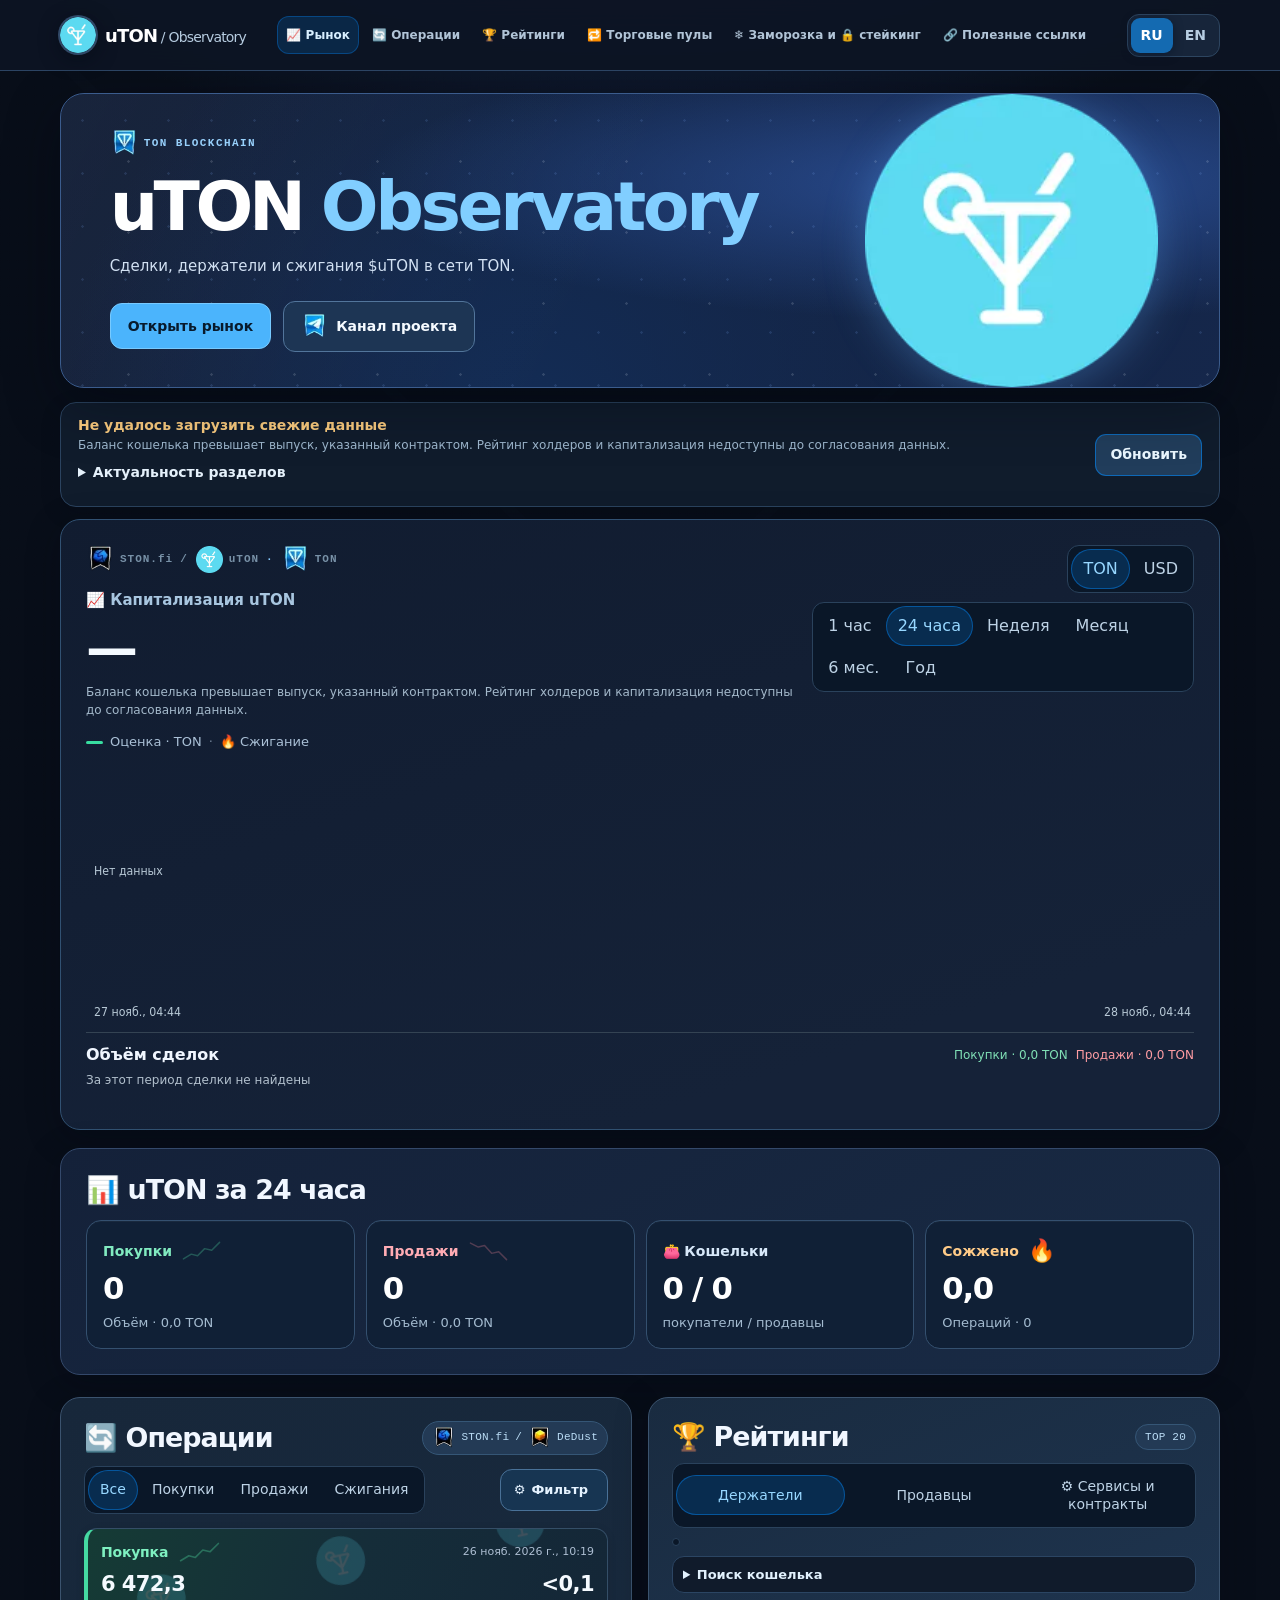
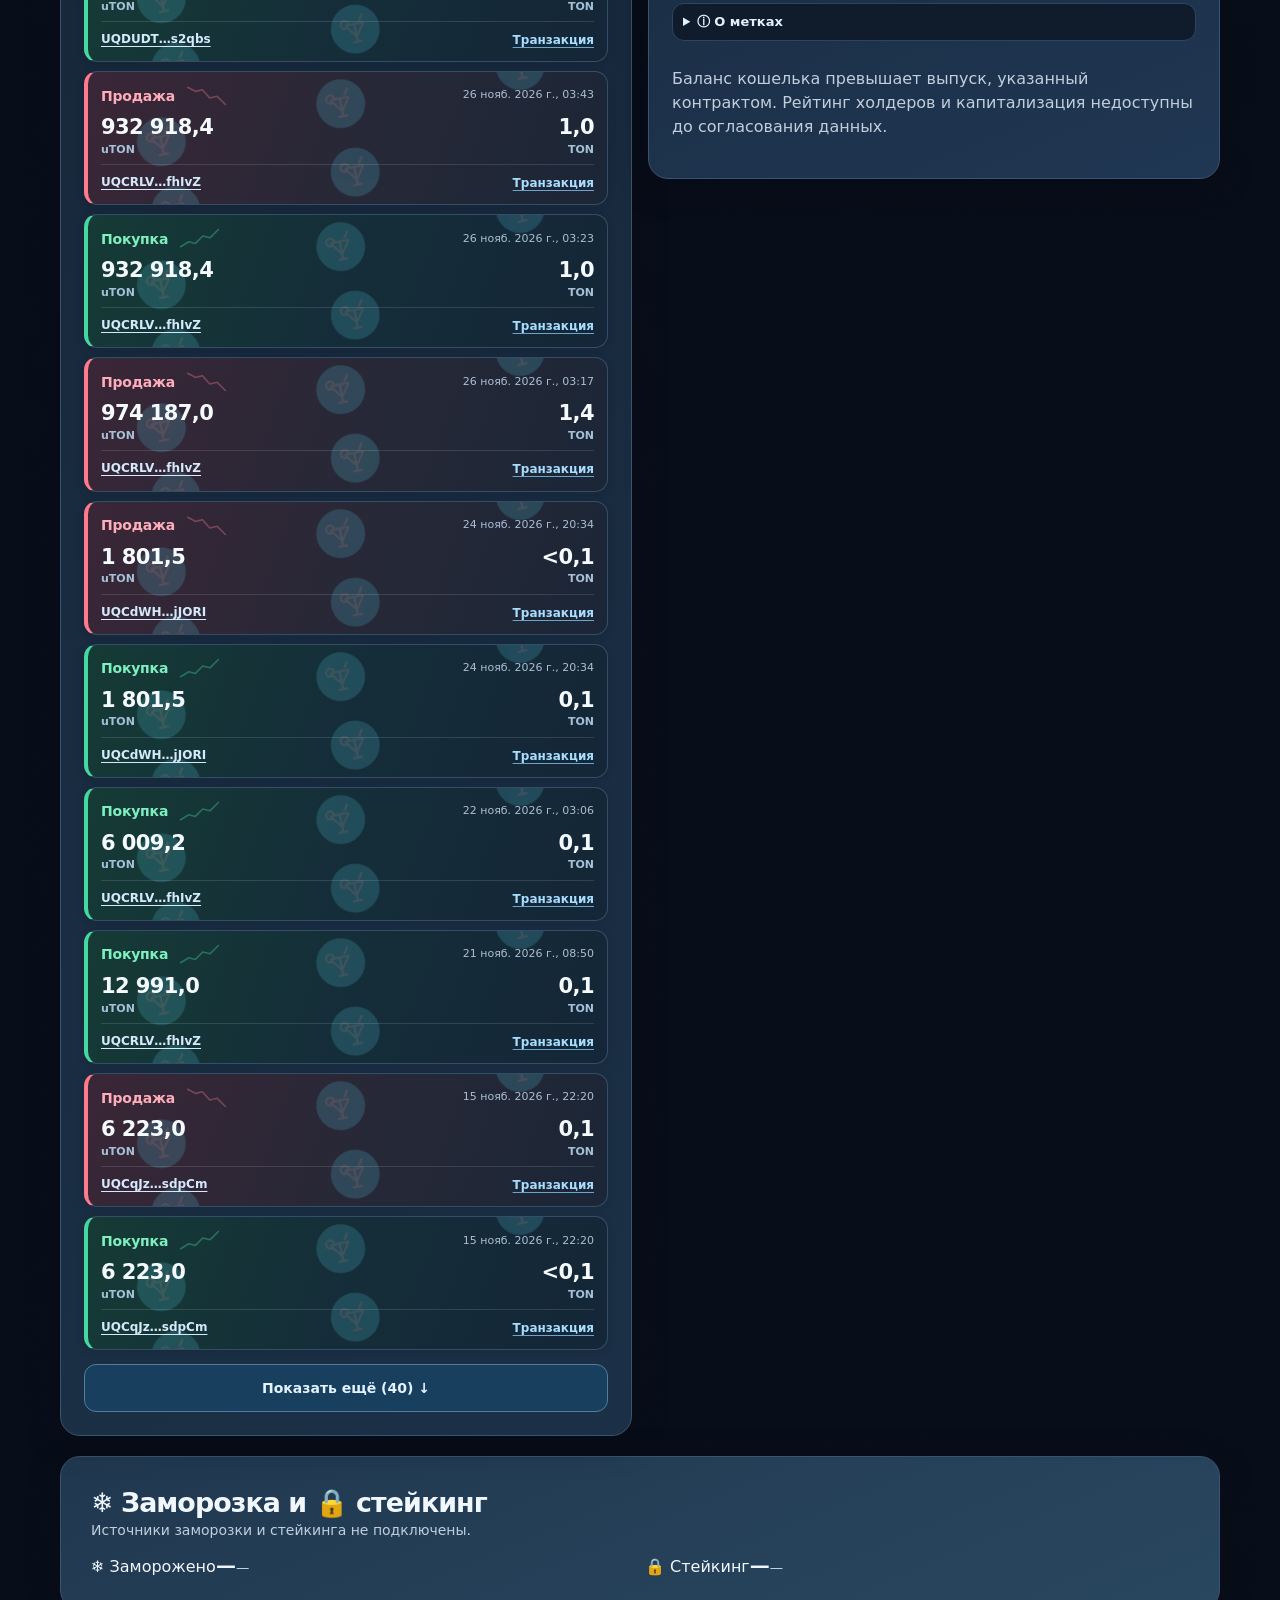
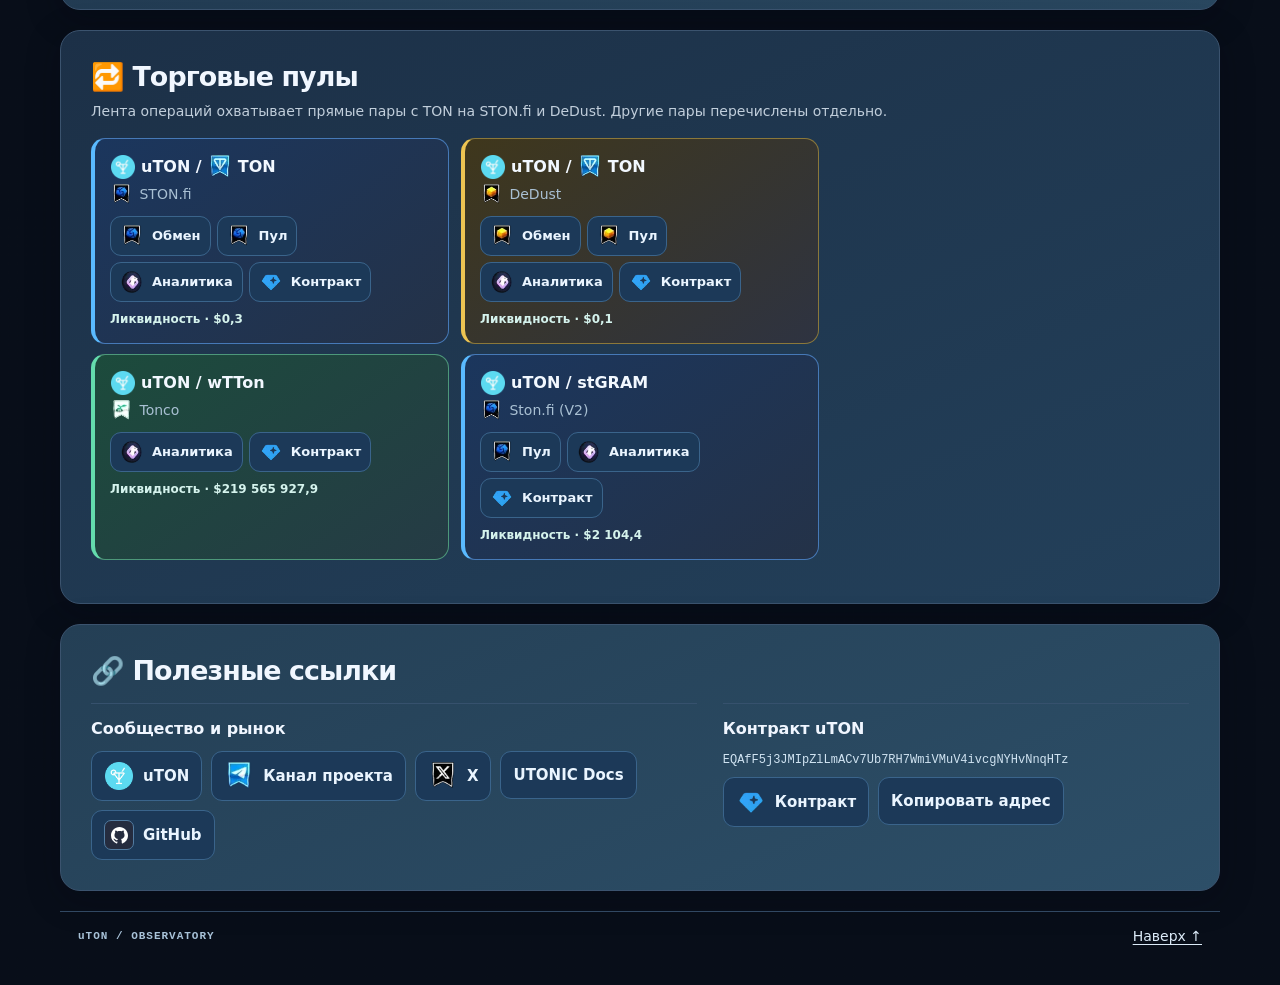
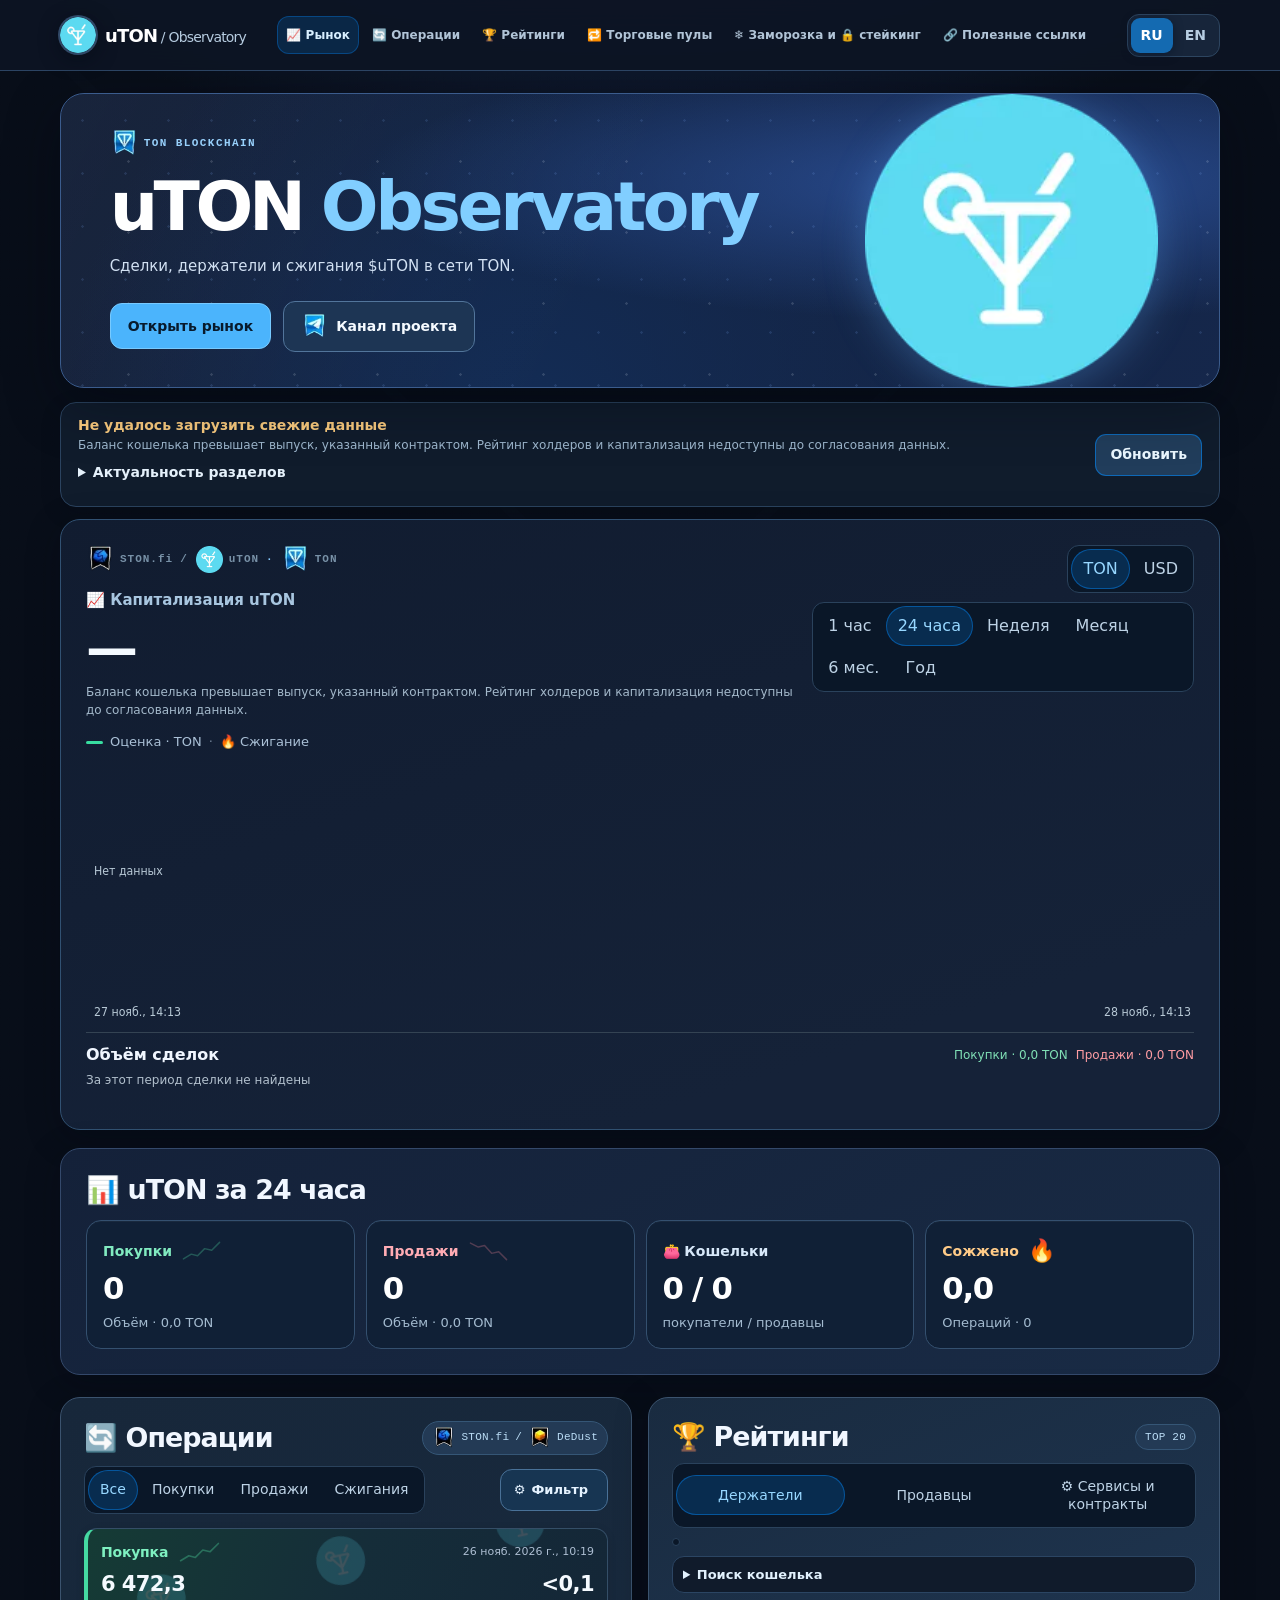
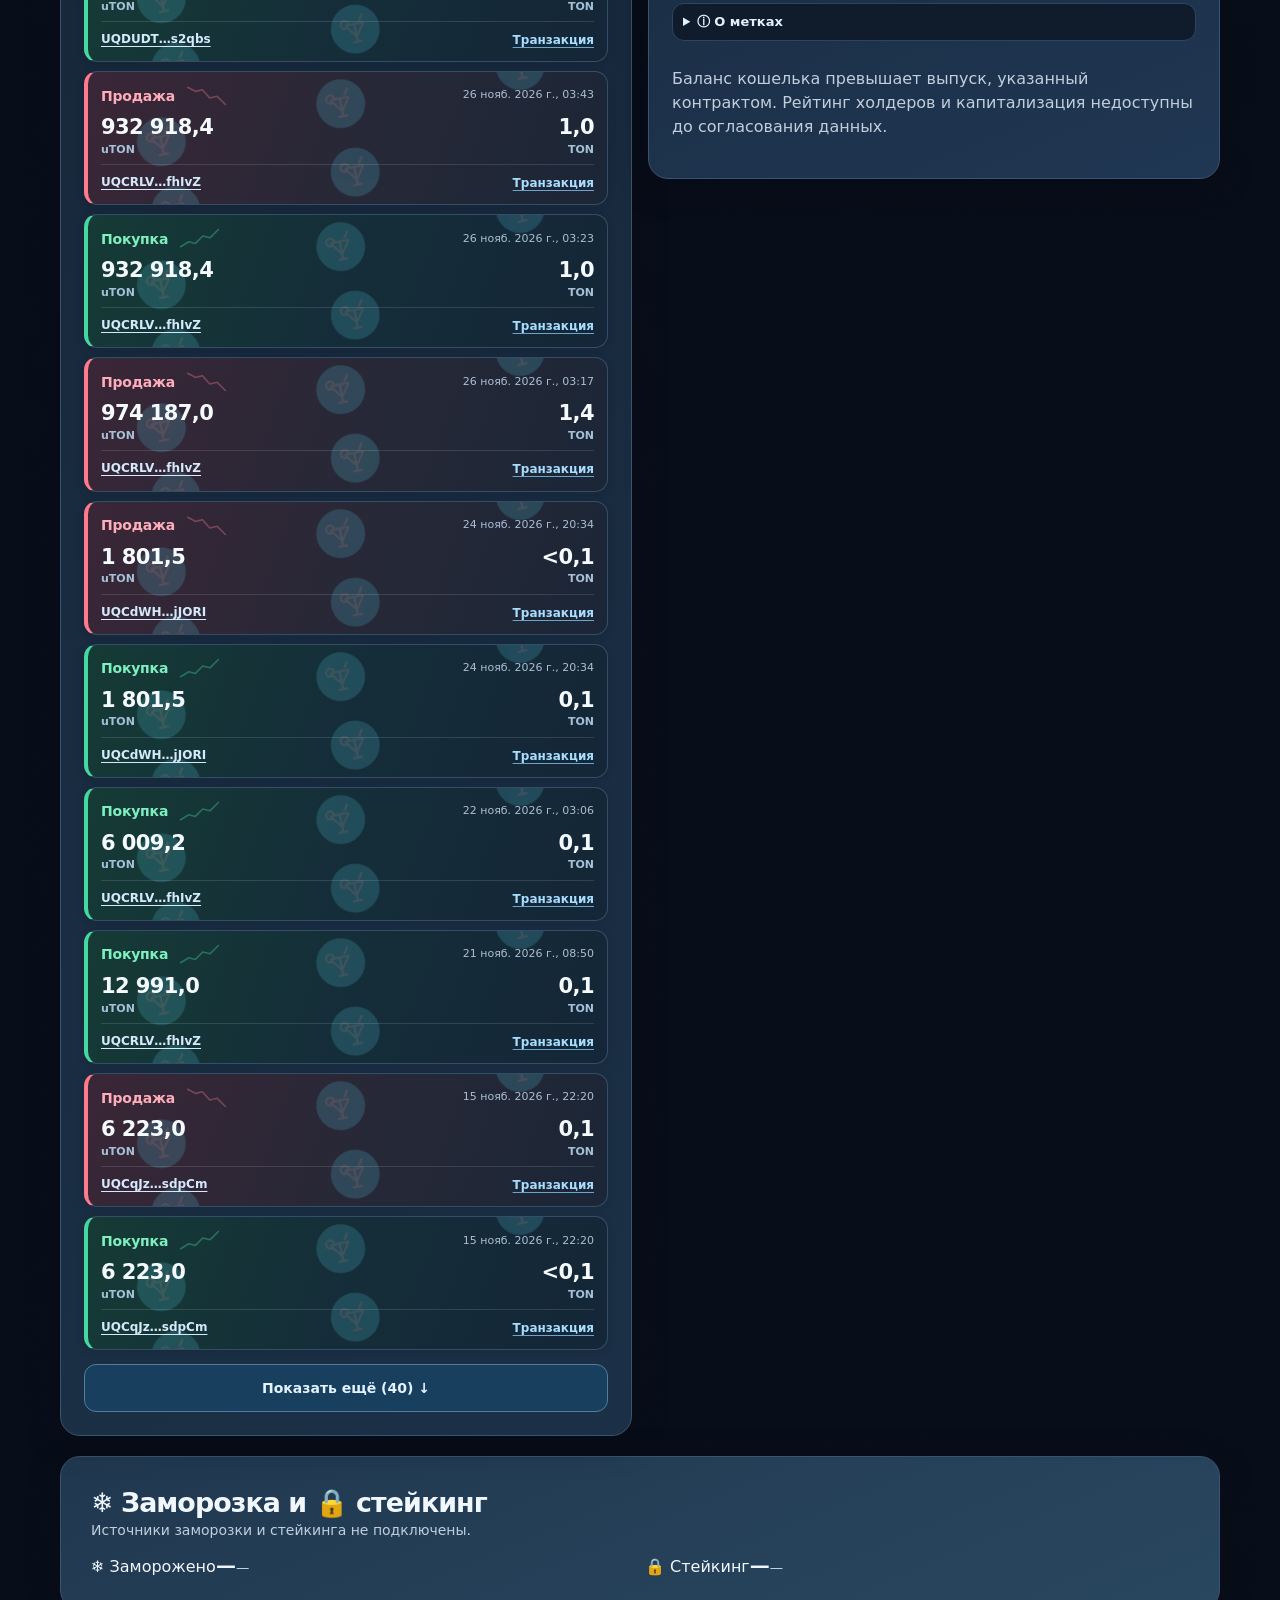
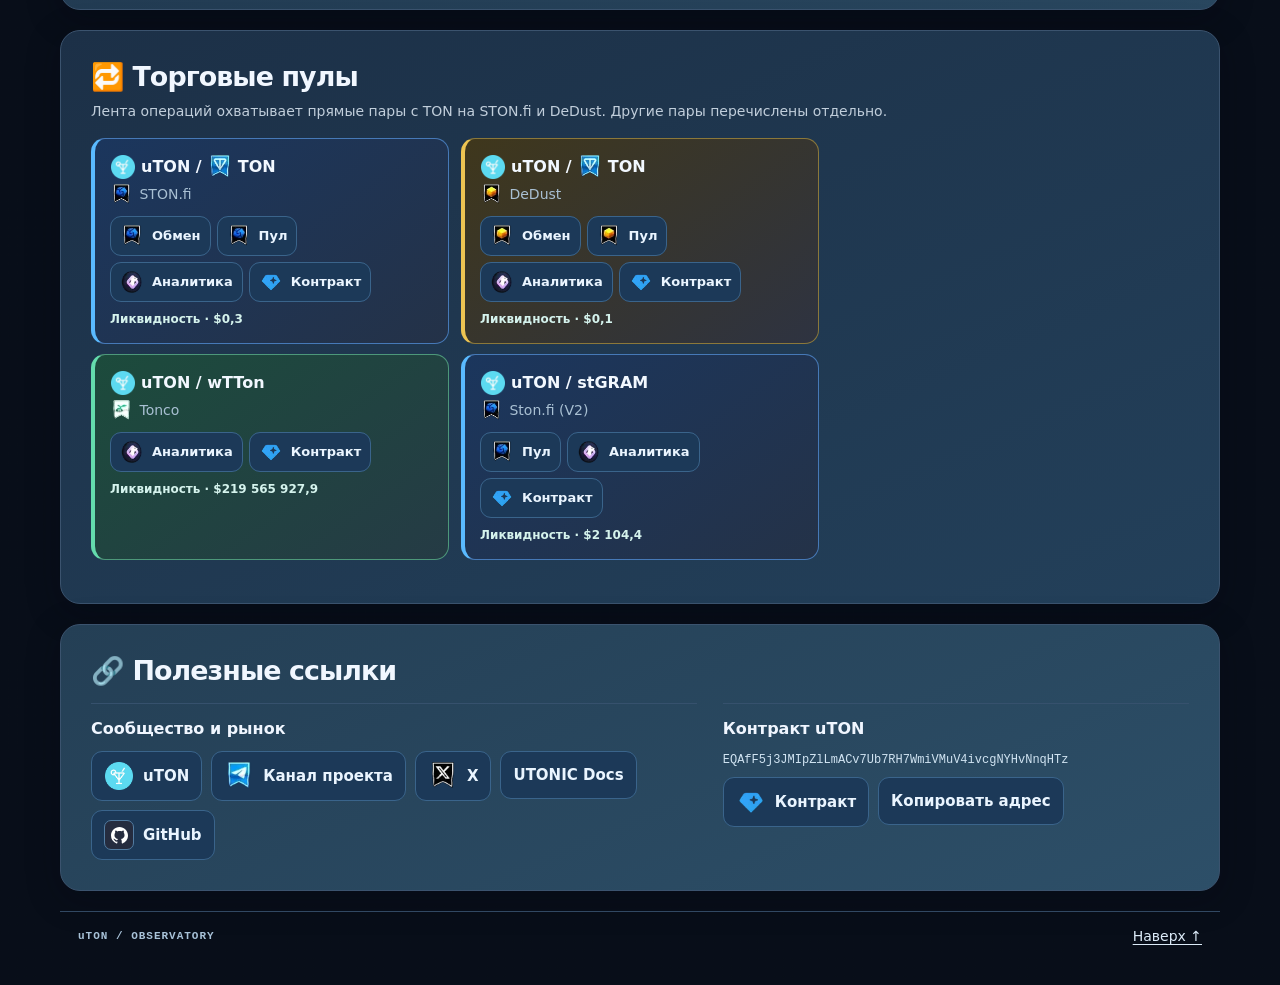
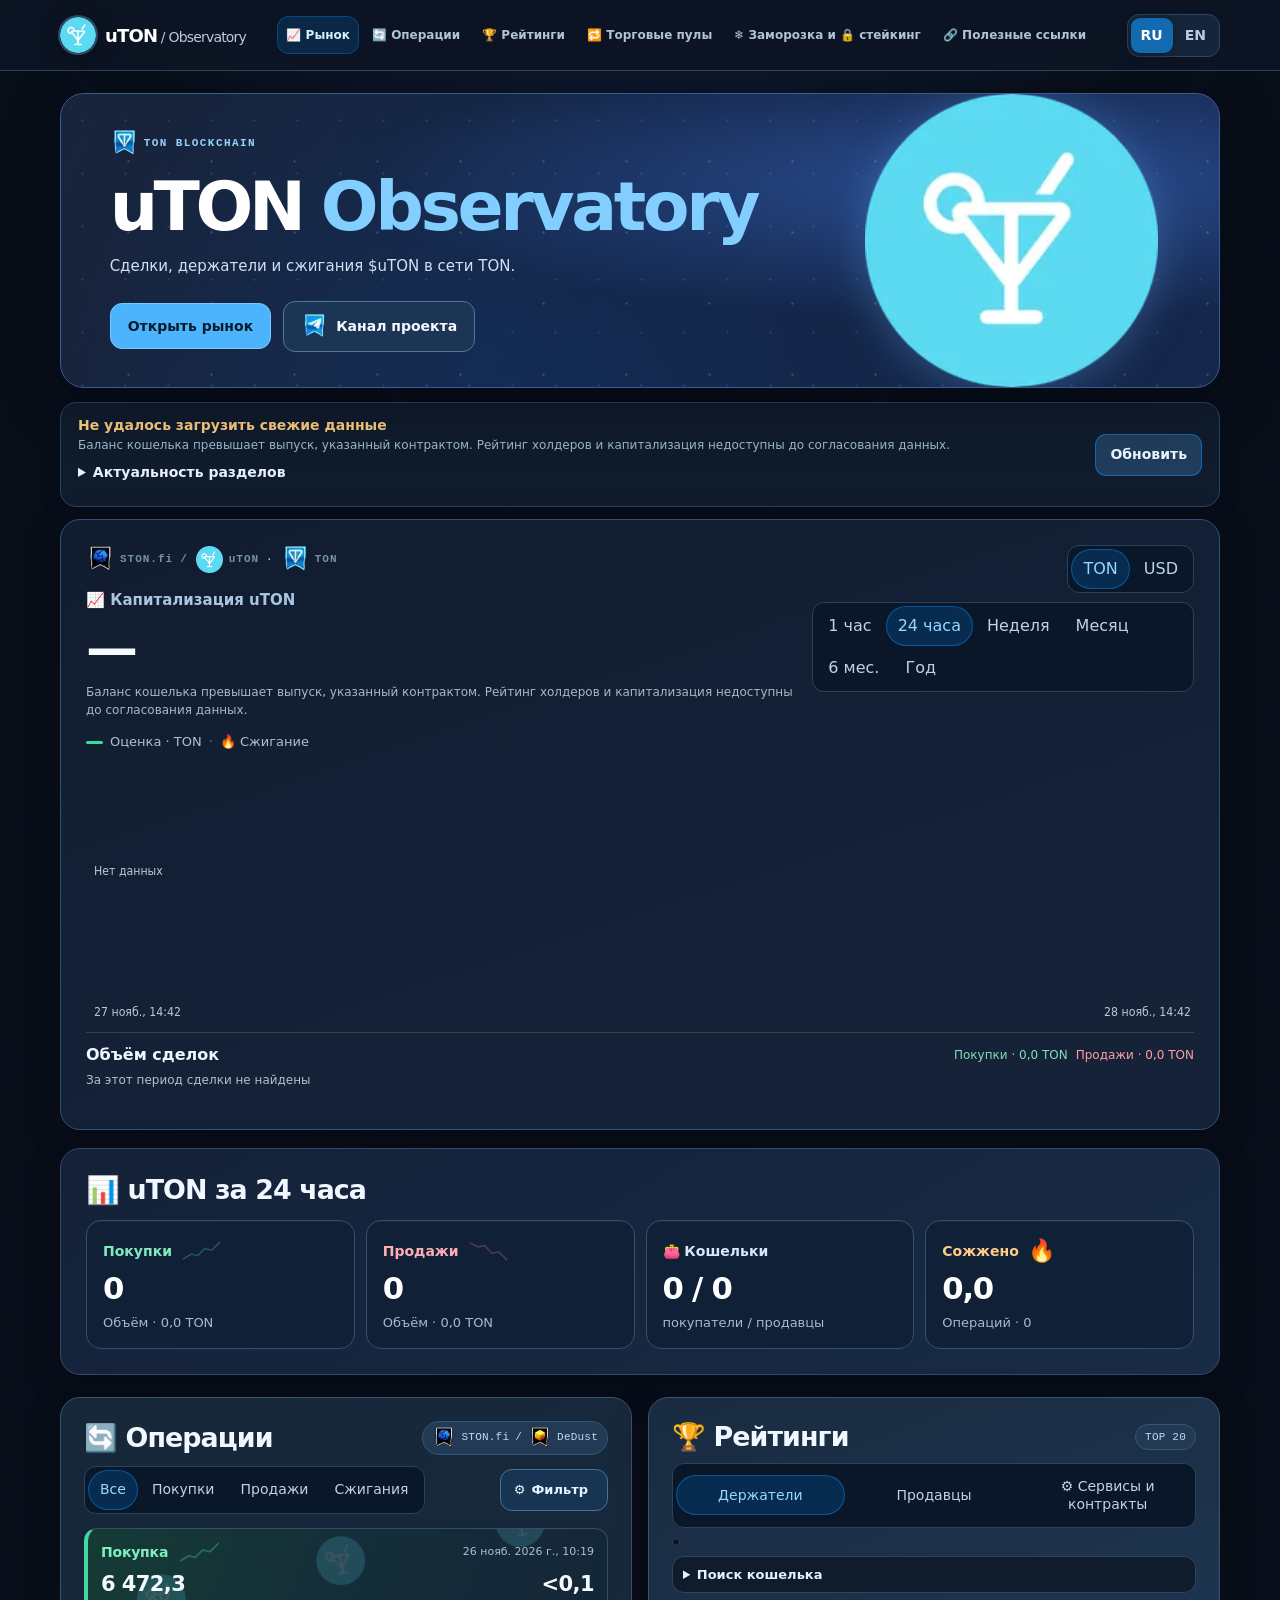
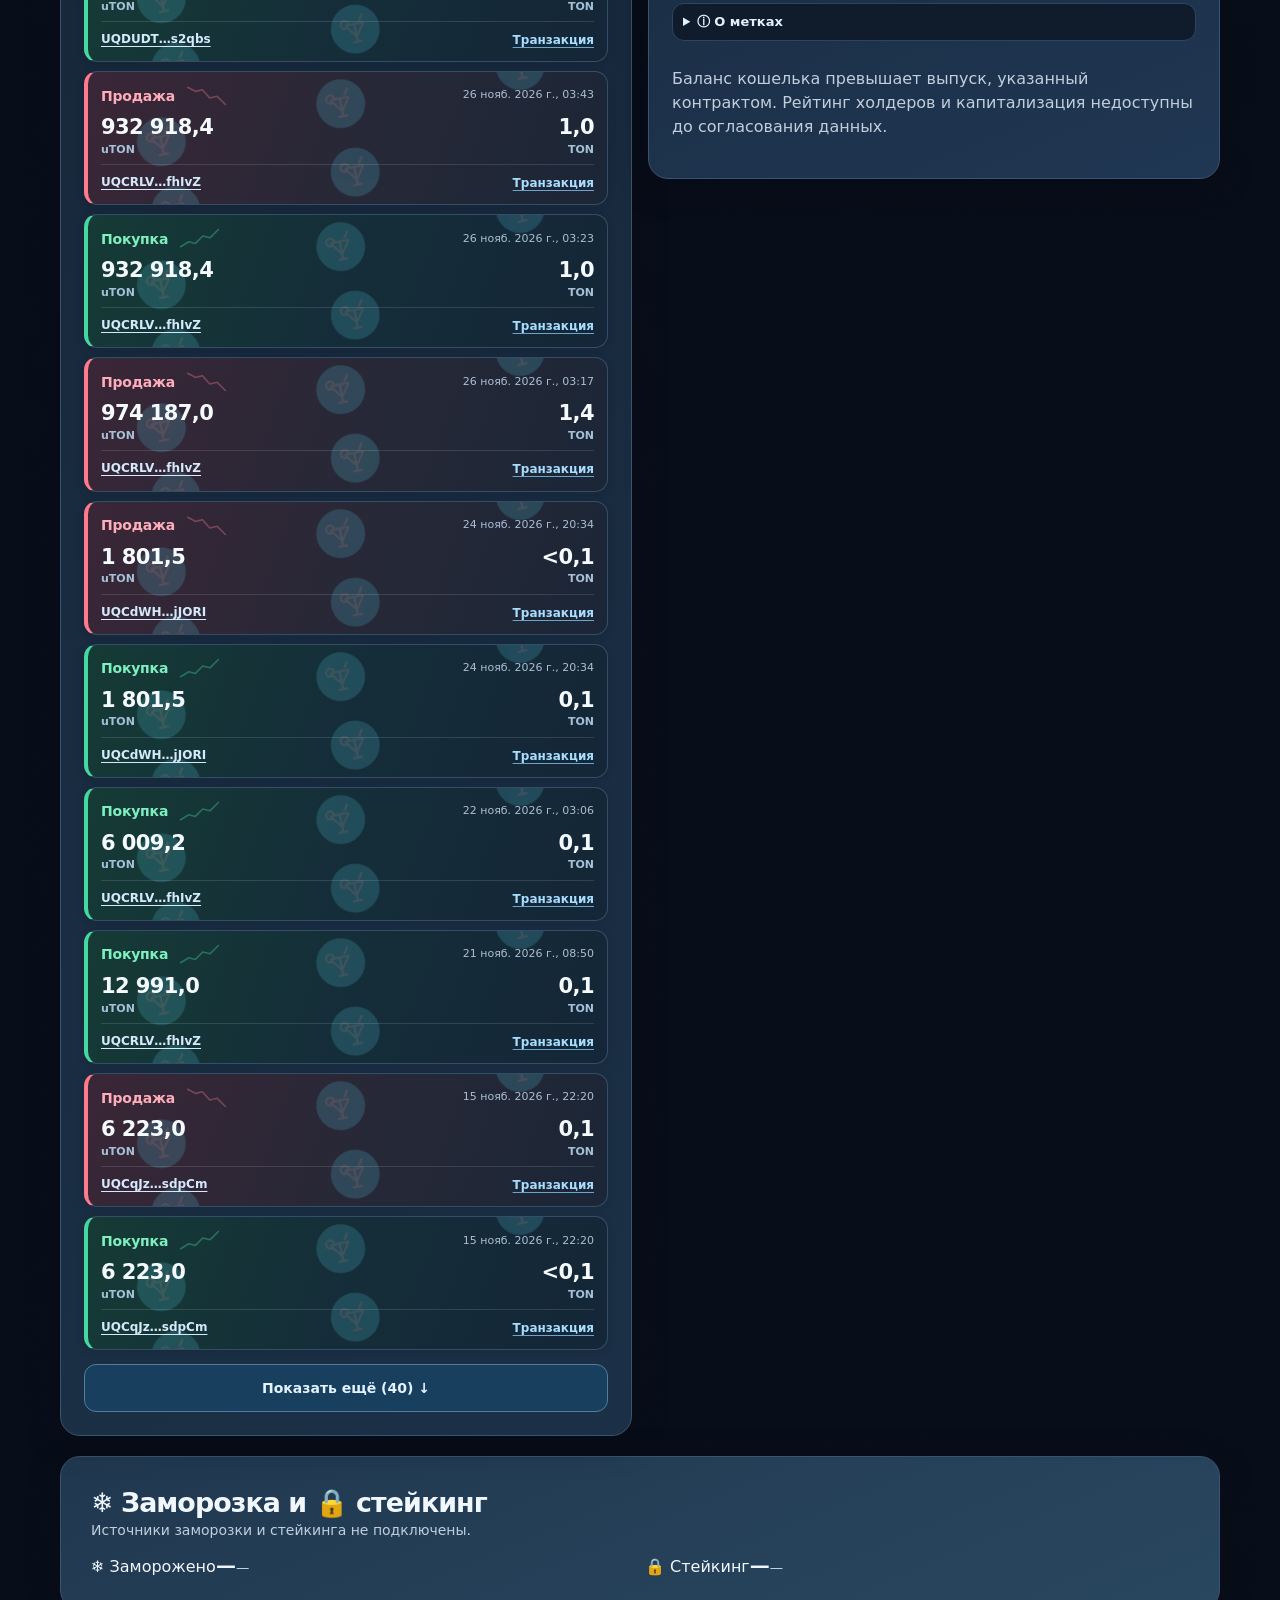
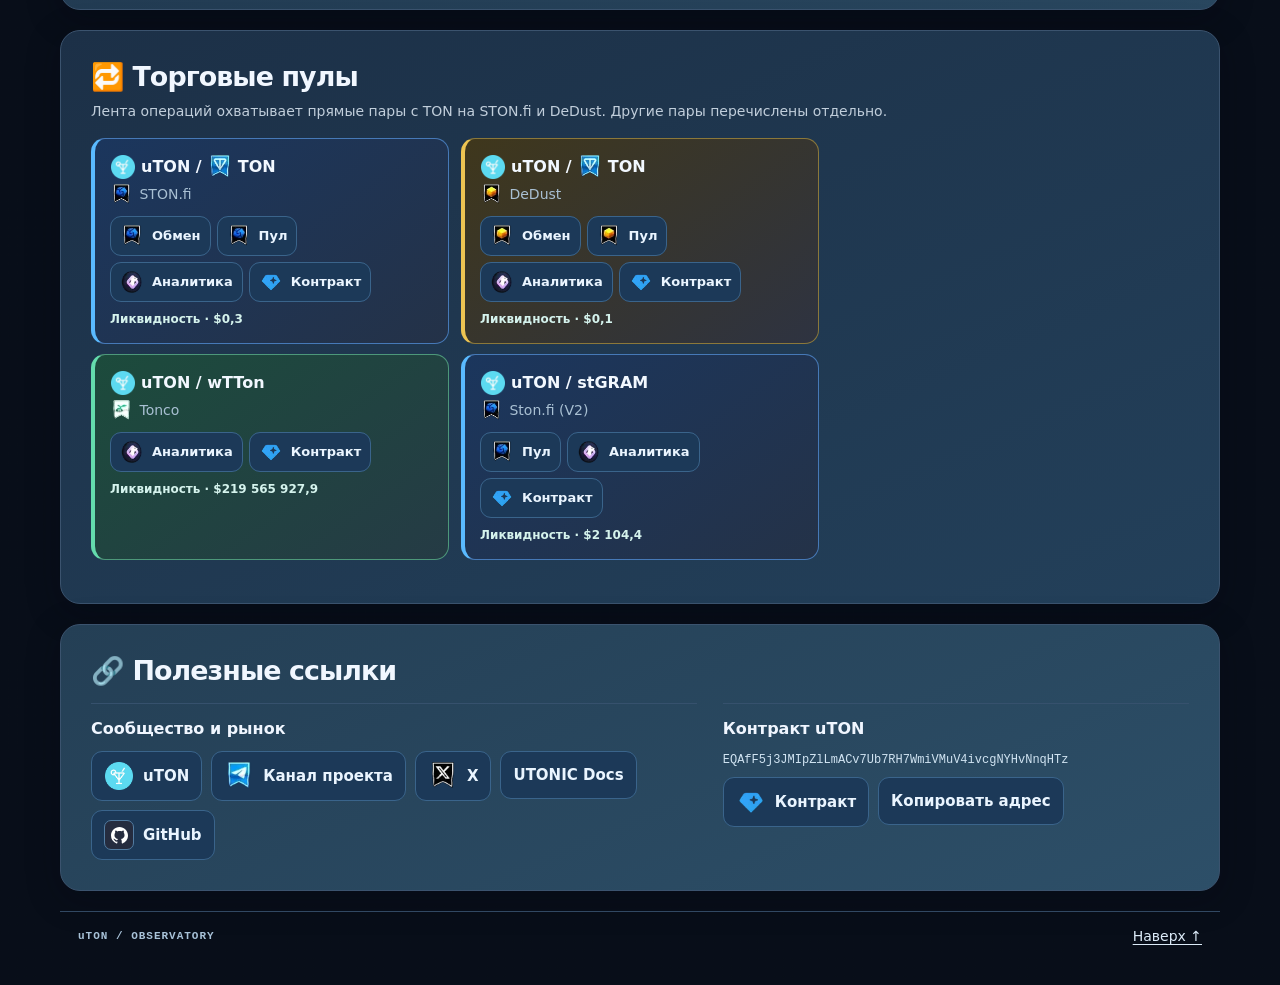
